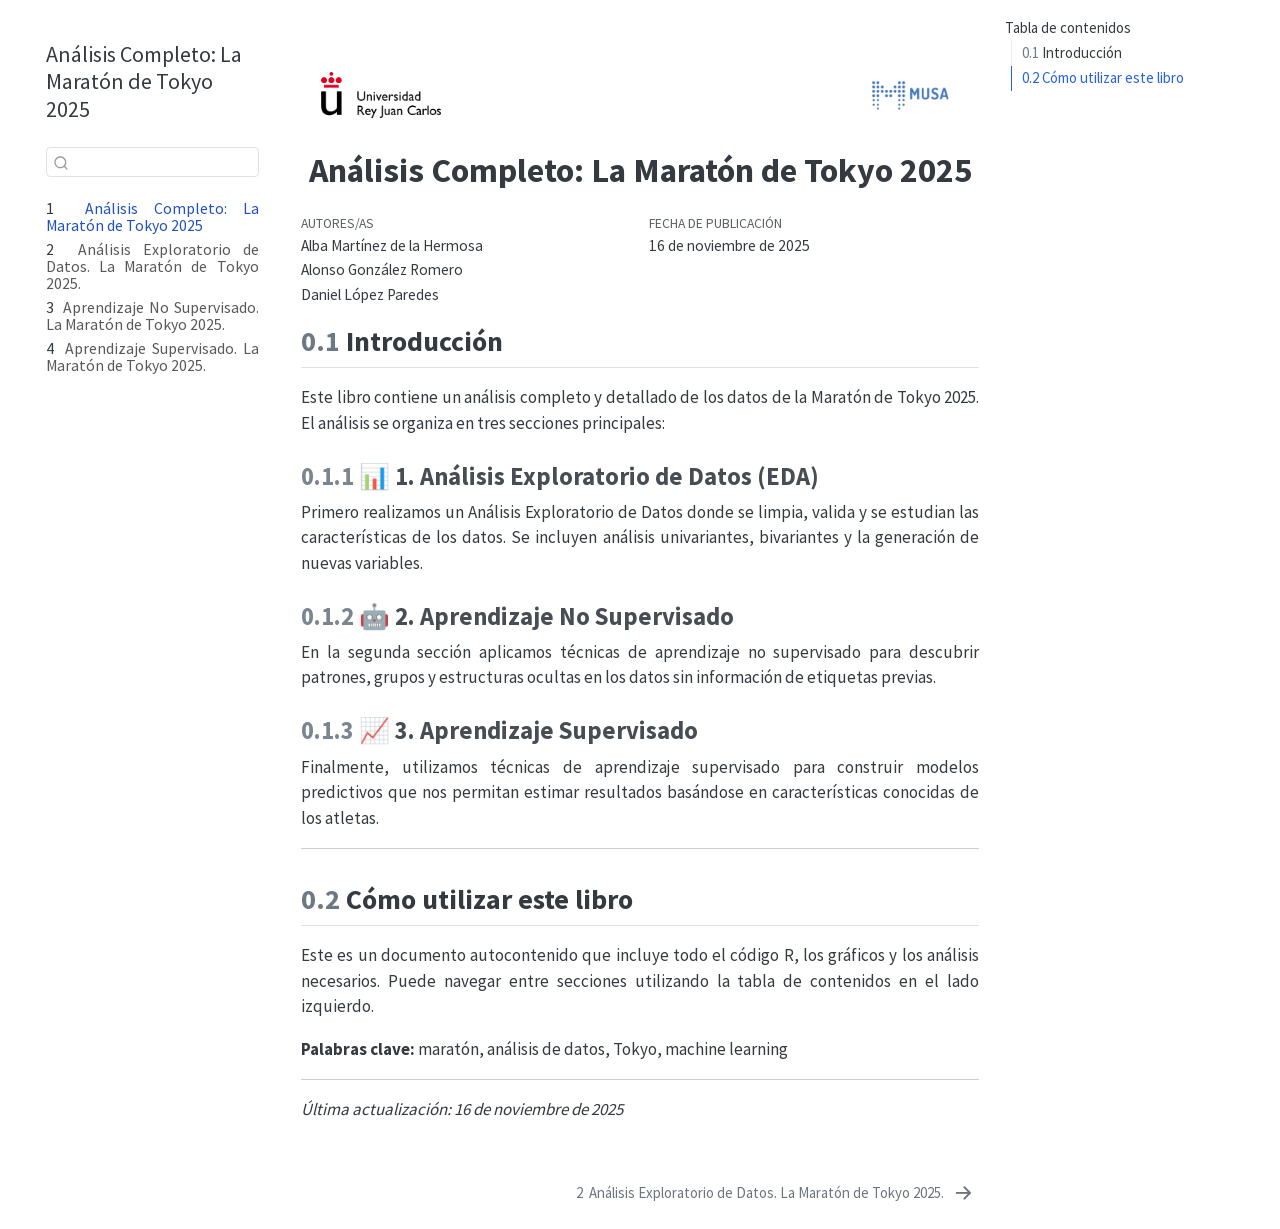
==== index.html @ 573513d6 "Built site for gh-pages" ====
<!DOCTYPE html>
<html xmlns="http://www.w3.org/1999/xhtml" lang="es" xml:lang="es"><head>

<meta charset="utf-8">
<meta name="generator" content="quarto-1.8.25">

<meta name="viewport" content="width=device-width, initial-scale=1.0, user-scalable=yes">

<meta name="author" content="Alba Martínez de la Hermosa">
<meta name="author" content="Alonso González Romero">
<meta name="author" content="Daniel López Paredes">

<title>Análisis Completo: La Maratón de Tokyo 2025</title>
<style>
code{white-space: pre-wrap;}
span.smallcaps{font-variant: small-caps;}
div.columns{display: flex; gap: min(4vw, 1.5em);}
div.column{flex: auto; overflow-x: auto;}
div.hanging-indent{margin-left: 1.5em; text-indent: -1.5em;}
ul.task-list{list-style: none;}
ul.task-list li input[type="checkbox"] {
width: 0.8em;
margin: 0 0.8em 0.2em -1em;  vertical-align: middle;
}
</style>


<script>const headroomChanged = new CustomEvent("quarto-hrChanged", {
  detail: {},
  bubbles: true,
  cancelable: false,
  composed: false,
});

const announceDismiss = () => {
  const annEl = window.document.getElementById("quarto-announcement");
  if (annEl) {
    annEl.remove();

    const annId = annEl.getAttribute("data-announcement-id");
    window.localStorage.setItem(`quarto-announce-${annId}`, "true");
  }
};

const announceRegister = () => {
  const annEl = window.document.getElementById("quarto-announcement");
  if (annEl) {
    const annId = annEl.getAttribute("data-announcement-id");
    const isDismissed =
      window.localStorage.getItem(`quarto-announce-${annId}`) || false;
    if (isDismissed) {
      announceDismiss();
      return;
    } else {
      annEl.classList.remove("hidden");
    }

    const actionEl = annEl.querySelector(".quarto-announcement-action");
    if (actionEl) {
      actionEl.addEventListener("click", function (e) {
        e.preventDefault();
        // Hide the bar immediately
        announceDismiss();
      });
    }
  }
};

window.document.addEventListener("DOMContentLoaded", function () {
  let init = false;

  announceRegister();

  // Manage the back to top button, if one is present.
  let lastScrollTop = window.pageYOffset || document.documentElement.scrollTop;
  const scrollDownBuffer = 5;
  const scrollUpBuffer = 35;
  const btn = document.getElementById("quarto-back-to-top");
  const hideBackToTop = () => {
    btn.style.display = "none";
  };
  const showBackToTop = () => {
    btn.style.display = "inline-block";
  };
  if (btn) {
    window.document.addEventListener(
      "scroll",
      function () {
        const currentScrollTop =
          window.pageYOffset || document.documentElement.scrollTop;

        // Shows and hides the button 'intelligently' as the user scrolls
        if (currentScrollTop - scrollDownBuffer > lastScrollTop) {
          hideBackToTop();
          lastScrollTop = currentScrollTop <= 0 ? 0 : currentScrollTop;
        } else if (currentScrollTop < lastScrollTop - scrollUpBuffer) {
          showBackToTop();
          lastScrollTop = currentScrollTop <= 0 ? 0 : currentScrollTop;
        }

        // Show the button at the bottom, hides it at the top
        if (currentScrollTop <= 0) {
          hideBackToTop();
        } else if (
          window.innerHeight + currentScrollTop >=
          document.body.offsetHeight
        ) {
          showBackToTop();
        }
      },
      false
    );
  }

  function throttle(func, wait) {
    var timeout;
    return function () {
      const context = this;
      const args = arguments;
      const later = function () {
        clearTimeout(timeout);
        timeout = null;
        func.apply(context, args);
      };

      if (!timeout) {
        timeout = setTimeout(later, wait);
      }
    };
  }

  function headerOffset() {
    // Set an offset if there is are fixed top navbar
    const headerEl = window.document.querySelector("header.fixed-top");
    if (headerEl) {
      return headerEl.clientHeight;
    } else {
      return 0;
    }
  }

  function footerOffset() {
    const footerEl = window.document.querySelector("footer.footer");
    if (footerEl) {
      return footerEl.clientHeight;
    } else {
      return 0;
    }
  }

  function dashboardOffset() {
    const dashboardNavEl = window.document.getElementById(
      "quarto-dashboard-header"
    );
    if (dashboardNavEl !== null) {
      return dashboardNavEl.clientHeight;
    } else {
      return 0;
    }
  }

  function updateDocumentOffsetWithoutAnimation() {
    updateDocumentOffset(false);
  }

  function updateDocumentOffset(animated) {
    // set body offset
    const topOffset = headerOffset();
    const bodyOffset = topOffset + footerOffset() + dashboardOffset();
    const bodyEl = window.document.body;
    bodyEl.setAttribute("data-bs-offset", topOffset);
    bodyEl.style.paddingTop = topOffset + "px";

    // deal with sidebar offsets
    const sidebars = window.document.querySelectorAll(
      ".sidebar, .headroom-target"
    );
    sidebars.forEach((sidebar) => {
      if (!animated) {
        sidebar.classList.add("notransition");
        // Remove the no transition class after the animation has time to complete
        setTimeout(function () {
          sidebar.classList.remove("notransition");
        }, 201);
      }

      if (window.Headroom && sidebar.classList.contains("sidebar-unpinned")) {
        sidebar.style.top = "0";
        sidebar.style.maxHeight = "100vh";
      } else {
        sidebar.style.top = topOffset + "px";
        sidebar.style.maxHeight = "calc(100vh - " + topOffset + "px)";
      }
    });

    // allow space for footer
    const mainContainer = window.document.querySelector(".quarto-container");
    if (mainContainer) {
      mainContainer.style.minHeight = "calc(100vh - " + bodyOffset + "px)";
    }

    // link offset
    let linkStyle = window.document.querySelector("#quarto-target-style");
    if (!linkStyle) {
      linkStyle = window.document.createElement("style");
      linkStyle.setAttribute("id", "quarto-target-style");
      window.document.head.appendChild(linkStyle);
    }
    while (linkStyle.firstChild) {
      linkStyle.removeChild(linkStyle.firstChild);
    }
    if (topOffset > 0) {
      linkStyle.appendChild(
        window.document.createTextNode(`
      section:target::before {
        content: "";
        display: block;
        height: ${topOffset}px;
        margin: -${topOffset}px 0 0;
      }`)
      );
    }
    if (init) {
      window.dispatchEvent(headroomChanged);
    }
    init = true;
  }

  // initialize headroom
  var header = window.document.querySelector("#quarto-header");
  if (header && window.Headroom) {
    const headroom = new window.Headroom(header, {
      tolerance: 5,
      onPin: function () {
        const sidebars = window.document.querySelectorAll(
          ".sidebar, .headroom-target"
        );
        sidebars.forEach((sidebar) => {
          sidebar.classList.remove("sidebar-unpinned");
        });
        updateDocumentOffset();
      },
      onUnpin: function () {
        const sidebars = window.document.querySelectorAll(
          ".sidebar, .headroom-target"
        );
        sidebars.forEach((sidebar) => {
          sidebar.classList.add("sidebar-unpinned");
        });
        updateDocumentOffset();
      },
    });
    headroom.init();

    let frozen = false;
    window.quartoToggleHeadroom = function () {
      if (frozen) {
        headroom.unfreeze();
        frozen = false;
      } else {
        headroom.freeze();
        frozen = true;
      }
    };
  }

  window.addEventListener(
    "hashchange",
    function (e) {
      if (
        getComputedStyle(document.documentElement).scrollBehavior !== "smooth"
      ) {
        window.scrollTo(0, window.pageYOffset - headerOffset());
      }
    },
    false
  );

  // Observe size changed for the header
  const headerEl = window.document.querySelector("header.fixed-top");
  if (headerEl && window.ResizeObserver) {
    const observer = new window.ResizeObserver(() => {
      setTimeout(updateDocumentOffsetWithoutAnimation, 0);
    });
    observer.observe(headerEl, {
      attributes: true,
      childList: true,
      characterData: true,
    });
  } else {
    window.addEventListener(
      "resize",
      throttle(updateDocumentOffsetWithoutAnimation, 50)
    );
  }
  setTimeout(updateDocumentOffsetWithoutAnimation, 250);

  // fixup index.html links if we aren't on the filesystem
  if (window.location.protocol !== "file:") {
    const links = window.document.querySelectorAll("a");
    for (let i = 0; i < links.length; i++) {
      if (links[i].href) {
        links[i].dataset.originalHref = links[i].href;
        links[i].href = links[i].href.replace(/\/index\.html/, "/");
      }
    }

    // Fixup any sharing links that require urls
    // Append url to any sharing urls
    const sharingLinks = window.document.querySelectorAll(
      "a.sidebar-tools-main-item, a.quarto-navigation-tool, a.quarto-navbar-tools, a.quarto-navbar-tools-item"
    );
    for (let i = 0; i < sharingLinks.length; i++) {
      const sharingLink = sharingLinks[i];
      const href = sharingLink.getAttribute("href");
      if (href) {
        sharingLink.setAttribute(
          "href",
          href.replace("|url|", window.location.href)
        );
      }
    }

    // Scroll the active navigation item into view, if necessary
    const navSidebar = window.document.querySelector("nav#quarto-sidebar");
    if (navSidebar) {
      // Find the active item
      const activeItem = navSidebar.querySelector("li.sidebar-item a.active");
      if (activeItem) {
        // Wait for the scroll height and height to resolve by observing size changes on the
        // nav element that is scrollable
        const resizeObserver = new ResizeObserver((_entries) => {
          // The bottom of the element
          const elBottom = activeItem.offsetTop;
          const viewBottom = navSidebar.scrollTop + navSidebar.clientHeight;

          // The element height and scroll height are the same, then we are still loading
          if (viewBottom !== navSidebar.scrollHeight) {
            // Determine if the item isn't visible and scroll to it
            if (elBottom >= viewBottom) {
              navSidebar.scrollTop = elBottom;
            }

            // stop observing now since we've completed the scroll
            resizeObserver.unobserve(navSidebar);
          }
        });
        resizeObserver.observe(navSidebar);
      }
    }
  }
});
</script>
<script>/*!
 * headroom.js v0.12.0 - Give your page some headroom. Hide your header until you need it
 * Copyright (c) 2020 Nick Williams - http://wicky.nillia.ms/headroom.js
 * License: MIT
 */

!function(t,n){"object"==typeof exports&&"undefined"!=typeof module?module.exports=n():"function"==typeof define&&define.amd?define(n):(t=t||self).Headroom=n()}(this,function(){"use strict";function t(){return"undefined"!=typeof window}function d(t){return function(t){return t&&t.document&&function(t){return 9===t.nodeType}(t.document)}(t)?function(t){var n=t.document,o=n.body,s=n.documentElement;return{scrollHeight:function(){return Math.max(o.scrollHeight,s.scrollHeight,o.offsetHeight,s.offsetHeight,o.clientHeight,s.clientHeight)},height:function(){return t.innerHeight||s.clientHeight||o.clientHeight},scrollY:function(){return void 0!==t.pageYOffset?t.pageYOffset:(s||o.parentNode||o).scrollTop}}}(t):function(t){return{scrollHeight:function(){return Math.max(t.scrollHeight,t.offsetHeight,t.clientHeight)},height:function(){return Math.max(t.offsetHeight,t.clientHeight)},scrollY:function(){return t.scrollTop}}}(t)}function n(t,s,e){var n,o=function(){var n=!1;try{var t={get passive(){n=!0}};window.addEventListener("test",t,t),window.removeEventListener("test",t,t)}catch(t){n=!1}return n}(),i=!1,r=d(t),l=r.scrollY(),a={};function c(){var t=Math.round(r.scrollY()),n=r.height(),o=r.scrollHeight();a.scrollY=t,a.lastScrollY=l,a.direction=l<t?"down":"up",a.distance=Math.abs(t-l),a.isOutOfBounds=t<0||o<t+n,a.top=t<=s.offset[a.direction],a.bottom=o<=t+n,a.toleranceExceeded=a.distance>s.tolerance[a.direction],e(a),l=t,i=!1}function h(){i||(i=!0,n=requestAnimationFrame(c))}var u=!!o&&{passive:!0,capture:!1};return t.addEventListener("scroll",h,u),c(),{destroy:function(){cancelAnimationFrame(n),t.removeEventListener("scroll",h,u)}}}function o(t){return t===Object(t)?t:{down:t,up:t}}function s(t,n){n=n||{},Object.assign(this,s.options,n),this.classes=Object.assign({},s.options.classes,n.classes),this.elem=t,this.tolerance=o(this.tolerance),this.offset=o(this.offset),this.initialised=!1,this.frozen=!1}return s.prototype={constructor:s,init:function(){return s.cutsTheMustard&&!this.initialised&&(this.addClass("initial"),this.initialised=!0,setTimeout(function(t){t.scrollTracker=n(t.scroller,{offset:t.offset,tolerance:t.tolerance},t.update.bind(t))},100,this)),this},destroy:function(){this.initialised=!1,Object.keys(this.classes).forEach(this.removeClass,this),this.scrollTracker.destroy()},unpin:function(){!this.hasClass("pinned")&&this.hasClass("unpinned")||(this.addClass("unpinned"),this.removeClass("pinned"),this.onUnpin&&this.onUnpin.call(this))},pin:function(){this.hasClass("unpinned")&&(this.addClass("pinned"),this.removeClass("unpinned"),this.onPin&&this.onPin.call(this))},freeze:function(){this.frozen=!0,this.addClass("frozen")},unfreeze:function(){this.frozen=!1,this.removeClass("frozen")},top:function(){this.hasClass("top")||(this.addClass("top"),this.removeClass("notTop"),this.onTop&&this.onTop.call(this))},notTop:function(){this.hasClass("notTop")||(this.addClass("notTop"),this.removeClass("top"),this.onNotTop&&this.onNotTop.call(this))},bottom:function(){this.hasClass("bottom")||(this.addClass("bottom"),this.removeClass("notBottom"),this.onBottom&&this.onBottom.call(this))},notBottom:function(){this.hasClass("notBottom")||(this.addClass("notBottom"),this.removeClass("bottom"),this.onNotBottom&&this.onNotBottom.call(this))},shouldUnpin:function(t){return"down"===t.direction&&!t.top&&t.toleranceExceeded},shouldPin:function(t){return"up"===t.direction&&t.toleranceExceeded||t.top},addClass:function(t){this.elem.classList.add.apply(this.elem.classList,this.classes[t].split(" "))},removeClass:function(t){this.elem.classList.remove.apply(this.elem.classList,this.classes[t].split(" "))},hasClass:function(t){return this.classes[t].split(" ").every(function(t){return this.classList.contains(t)},this.elem)},update:function(t){t.isOutOfBounds||!0!==this.frozen&&(t.top?this.top():this.notTop(),t.bottom?this.bottom():this.notBottom(),this.shouldUnpin(t)?this.unpin():this.shouldPin(t)&&this.pin())}},s.options={tolerance:{up:0,down:0},offset:0,scroller:t()?window:null,classes:{frozen:"headroom--frozen",pinned:"headroom--pinned",unpinned:"headroom--unpinned",top:"headroom--top",notTop:"headroom--not-top",bottom:"headroom--bottom",notBottom:"headroom--not-bottom",initial:"headroom"}},s.cutsTheMustard=!!(t()&&function(){}.bind&&"classList"in document.documentElement&&Object.assign&&Object.keys&&requestAnimationFrame),s});
</script>
<script>/*!
 * clipboard.js v2.0.11
 * https://clipboardjs.com/
 *
 * Licensed MIT © Zeno Rocha
 */
!function(t,e){"object"==typeof exports&&"object"==typeof module?module.exports=e():"function"==typeof define&&define.amd?define([],e):"object"==typeof exports?exports.ClipboardJS=e():t.ClipboardJS=e()}(this,function(){return n={686:function(t,e,n){"use strict";n.d(e,{default:function(){return b}});var e=n(279),i=n.n(e),e=n(370),u=n.n(e),e=n(817),r=n.n(e);function c(t){try{return document.execCommand(t)}catch(t){return}}var a=function(t){t=r()(t);return c("cut"),t};function o(t,e){var n,o,t=(n=t,o="rtl"===document.documentElement.getAttribute("dir"),(t=document.createElement("textarea")).style.fontSize="12pt",t.style.border="0",t.style.padding="0",t.style.margin="0",t.style.position="absolute",t.style[o?"right":"left"]="-9999px",o=window.pageYOffset||document.documentElement.scrollTop,t.style.top="".concat(o,"px"),t.setAttribute("readonly",""),t.value=n,t);return e.container.appendChild(t),e=r()(t),c("copy"),t.remove(),e}var f=function(t){var e=1<arguments.length&&void 0!==arguments[1]?arguments[1]:{container:document.body},n="";return"string"==typeof t?n=o(t,e):t instanceof HTMLInputElement&&!["text","search","url","tel","password"].includes(null==t?void 0:t.type)?n=o(t.value,e):(n=r()(t),c("copy")),n};function l(t){return(l="function"==typeof Symbol&&"symbol"==typeof Symbol.iterator?function(t){return typeof t}:function(t){return t&&"function"==typeof Symbol&&t.constructor===Symbol&&t!==Symbol.prototype?"symbol":typeof t})(t)}var s=function(){var t=0<arguments.length&&void 0!==arguments[0]?arguments[0]:{},e=t.action,n=void 0===e?"copy":e,o=t.container,e=t.target,t=t.text;if("copy"!==n&&"cut"!==n)throw new Error('Invalid "action" value, use either "copy" or "cut"');if(void 0!==e){if(!e||"object"!==l(e)||1!==e.nodeType)throw new Error('Invalid "target" value, use a valid Element');if("copy"===n&&e.hasAttribute("disabled"))throw new Error('Invalid "target" attribute. Please use "readonly" instead of "disabled" attribute');if("cut"===n&&(e.hasAttribute("readonly")||e.hasAttribute("disabled")))throw new Error('Invalid "target" attribute. You can\'t cut text from elements with "readonly" or "disabled" attributes')}return t?f(t,{container:o}):e?"cut"===n?a(e):f(e,{container:o}):void 0};function p(t){return(p="function"==typeof Symbol&&"symbol"==typeof Symbol.iterator?function(t){return typeof t}:function(t){return t&&"function"==typeof Symbol&&t.constructor===Symbol&&t!==Symbol.prototype?"symbol":typeof t})(t)}function d(t,e){for(var n=0;n<e.length;n++){var o=e[n];o.enumerable=o.enumerable||!1,o.configurable=!0,"value"in o&&(o.writable=!0),Object.defineProperty(t,o.key,o)}}function y(t,e){return(y=Object.setPrototypeOf||function(t,e){return t.__proto__=e,t})(t,e)}function h(n){var o=function(){if("undefined"==typeof Reflect||!Reflect.construct)return!1;if(Reflect.construct.sham)return!1;if("function"==typeof Proxy)return!0;try{return Date.prototype.toString.call(Reflect.construct(Date,[],function(){})),!0}catch(t){return!1}}();return function(){var t,e=v(n);return t=o?(t=v(this).constructor,Reflect.construct(e,arguments,t)):e.apply(this,arguments),e=this,!(t=t)||"object"!==p(t)&&"function"!=typeof t?function(t){if(void 0!==t)return t;throw new ReferenceError("this hasn't been initialised - super() hasn't been called")}(e):t}}function v(t){return(v=Object.setPrototypeOf?Object.getPrototypeOf:function(t){return t.__proto__||Object.getPrototypeOf(t)})(t)}function m(t,e){t="data-clipboard-".concat(t);if(e.hasAttribute(t))return e.getAttribute(t)}var b=function(){!function(t,e){if("function"!=typeof e&&null!==e)throw new TypeError("Super expression must either be null or a function");t.prototype=Object.create(e&&e.prototype,{constructor:{value:t,writable:!0,configurable:!0}}),e&&y(t,e)}(r,i());var t,e,n,o=h(r);function r(t,e){var n;return function(t){if(!(t instanceof r))throw new TypeError("Cannot call a class as a function")}(this),(n=o.call(this)).resolveOptions(e),n.listenClick(t),n}return t=r,n=[{key:"copy",value:function(t){var e=1<arguments.length&&void 0!==arguments[1]?arguments[1]:{container:document.body};return f(t,e)}},{key:"cut",value:function(t){return a(t)}},{key:"isSupported",value:function(){var t=0<arguments.length&&void 0!==arguments[0]?arguments[0]:["copy","cut"],t="string"==typeof t?[t]:t,e=!!document.queryCommandSupported;return t.forEach(function(t){e=e&&!!document.queryCommandSupported(t)}),e}}],(e=[{key:"resolveOptions",value:function(){var t=0<arguments.length&&void 0!==arguments[0]?arguments[0]:{};this.action="function"==typeof t.action?t.action:this.defaultAction,this.target="function"==typeof t.target?t.target:this.defaultTarget,this.text="function"==typeof t.text?t.text:this.defaultText,this.container="object"===p(t.container)?t.container:document.body}},{key:"listenClick",value:function(t){var e=this;this.listener=u()(t,"click",function(t){return e.onClick(t)})}},{key:"onClick",value:function(t){var e=t.delegateTarget||t.currentTarget,n=this.action(e)||"copy",t=s({action:n,container:this.container,target:this.target(e),text:this.text(e)});this.emit(t?"success":"error",{action:n,text:t,trigger:e,clearSelection:function(){e&&e.focus(),window.getSelection().removeAllRanges()}})}},{key:"defaultAction",value:function(t){return m("action",t)}},{key:"defaultTarget",value:function(t){t=m("target",t);if(t)return document.querySelector(t)}},{key:"defaultText",value:function(t){return m("text",t)}},{key:"destroy",value:function(){this.listener.destroy()}}])&&d(t.prototype,e),n&&d(t,n),r}()},828:function(t){var e;"undefined"==typeof Element||Element.prototype.matches||((e=Element.prototype).matches=e.matchesSelector||e.mozMatchesSelector||e.msMatchesSelector||e.oMatchesSelector||e.webkitMatchesSelector),t.exports=function(t,e){for(;t&&9!==t.nodeType;){if("function"==typeof t.matches&&t.matches(e))return t;t=t.parentNode}}},438:function(t,e,n){var u=n(828);function i(t,e,n,o,r){var i=function(e,n,t,o){return function(t){t.delegateTarget=u(t.target,n),t.delegateTarget&&o.call(e,t)}}.apply(this,arguments);return t.addEventListener(n,i,r),{destroy:function(){t.removeEventListener(n,i,r)}}}t.exports=function(t,e,n,o,r){return"function"==typeof t.addEventListener?i.apply(null,arguments):"function"==typeof n?i.bind(null,document).apply(null,arguments):("string"==typeof t&&(t=document.querySelectorAll(t)),Array.prototype.map.call(t,function(t){return i(t,e,n,o,r)}))}},879:function(t,n){n.node=function(t){return void 0!==t&&t instanceof HTMLElement&&1===t.nodeType},n.nodeList=function(t){var e=Object.prototype.toString.call(t);return void 0!==t&&("[object NodeList]"===e||"[object HTMLCollection]"===e)&&"length"in t&&(0===t.length||n.node(t[0]))},n.string=function(t){return"string"==typeof t||t instanceof String},n.fn=function(t){return"[object Function]"===Object.prototype.toString.call(t)}},370:function(t,e,n){var f=n(879),l=n(438);t.exports=function(t,e,n){if(!t&&!e&&!n)throw new Error("Missing required arguments");if(!f.string(e))throw new TypeError("Second argument must be a String");if(!f.fn(n))throw new TypeError("Third argument must be a Function");if(f.node(t))return c=e,a=n,(u=t).addEventListener(c,a),{destroy:function(){u.removeEventListener(c,a)}};if(f.nodeList(t))return o=t,r=e,i=n,Array.prototype.forEach.call(o,function(t){t.addEventListener(r,i)}),{destroy:function(){Array.prototype.forEach.call(o,function(t){t.removeEventListener(r,i)})}};if(f.string(t))return t=t,e=e,n=n,l(document.body,t,e,n);throw new TypeError("First argument must be a String, HTMLElement, HTMLCollection, or NodeList");var o,r,i,u,c,a}},817:function(t){t.exports=function(t){var e,n="SELECT"===t.nodeName?(t.focus(),t.value):"INPUT"===t.nodeName||"TEXTAREA"===t.nodeName?((e=t.hasAttribute("readonly"))||t.setAttribute("readonly",""),t.select(),t.setSelectionRange(0,t.value.length),e||t.removeAttribute("readonly"),t.value):(t.hasAttribute("contenteditable")&&t.focus(),n=window.getSelection(),(e=document.createRange()).selectNodeContents(t),n.removeAllRanges(),n.addRange(e),n.toString());return n}},279:function(t){function e(){}e.prototype={on:function(t,e,n){var o=this.e||(this.e={});return(o[t]||(o[t]=[])).push({fn:e,ctx:n}),this},once:function(t,e,n){var o=this;function r(){o.off(t,r),e.apply(n,arguments)}return r._=e,this.on(t,r,n)},emit:function(t){for(var e=[].slice.call(arguments,1),n=((this.e||(this.e={}))[t]||[]).slice(),o=0,r=n.length;o<r;o++)n[o].fn.apply(n[o].ctx,e);return this},off:function(t,e){var n=this.e||(this.e={}),o=n[t],r=[];if(o&&e)for(var i=0,u=o.length;i<u;i++)o[i].fn!==e&&o[i].fn._!==e&&r.push(o[i]);return r.length?n[t]=r:delete n[t],this}},t.exports=e,t.exports.TinyEmitter=e}},r={},o.n=function(t){var e=t&&t.__esModule?function(){return t.default}:function(){return t};return o.d(e,{a:e}),e},o.d=function(t,e){for(var n in e)o.o(e,n)&&!o.o(t,n)&&Object.defineProperty(t,n,{enumerable:!0,get:e[n]})},o.o=function(t,e){return Object.prototype.hasOwnProperty.call(t,e)},o(686).default;function o(t){if(r[t])return r[t].exports;var e=r[t]={exports:{}};return n[t](e,e.exports,o),e.exports}var n,r});</script>
<script>/*! @algolia/autocomplete-js 1.19.1 | MIT License | © Algolia, Inc. and contributors | https://github.com/algolia/autocomplete */
!function(e,t){"object"==typeof exports&&"undefined"!=typeof module?t(exports):"function"==typeof define&&define.amd?define(["exports"],t):t((e="undefined"!=typeof globalThis?globalThis:e||self)["@algolia/autocomplete-js"]={})}(this,(function(e){"use strict";function t(e,t){var n=Object.keys(e);if(Object.getOwnPropertySymbols){var r=Object.getOwnPropertySymbols(e);t&&(r=r.filter((function(t){return Object.getOwnPropertyDescriptor(e,t).enumerable}))),n.push.apply(n,r)}return n}function n(e){for(var n=1;n<arguments.length;n++){var r=null!=arguments[n]?arguments[n]:{};n%2?t(Object(r),!0).forEach((function(t){o(e,t,r[t])})):Object.getOwnPropertyDescriptors?Object.defineProperties(e,Object.getOwnPropertyDescriptors(r)):t(Object(r)).forEach((function(t){Object.defineProperty(e,t,Object.getOwnPropertyDescriptor(r,t))}))}return e}function r(e){return r="function"==typeof Symbol&&"symbol"==typeof Symbol.iterator?function(e){return typeof e}:function(e){return e&&"function"==typeof Symbol&&e.constructor===Symbol&&e!==Symbol.prototype?"symbol":typeof e},r(e)}function o(e,t,n){return(t=function(e){var t=function(e,t){if("object"!=typeof e||null===e)return e;var n=e[Symbol.toPrimitive];if(void 0!==n){var r=n.call(e,t||"default");if("object"!=typeof r)return r;throw new TypeError("@@toPrimitive must return a primitive value.")}return("string"===t?String:Number)(e)}(e,"string");return"symbol"==typeof t?t:String(t)}(t))in e?Object.defineProperty(e,t,{value:n,enumerable:!0,configurable:!0,writable:!0}):e[t]=n,e}function i(){return i=Object.assign?Object.assign.bind():function(e){for(var t=1;t<arguments.length;t++){var n=arguments[t];for(var r in n)Object.prototype.hasOwnProperty.call(n,r)&&(e[r]=n[r])}return e},i.apply(this,arguments)}function u(e,t){if(null==e)return{};var n,r,o=function(e,t){if(null==e)return{};var n,r,o={},i=Object.keys(e);for(r=0;r<i.length;r++)n=i[r],t.indexOf(n)>=0||(o[n]=e[n]);return o}(e,t);if(Object.getOwnPropertySymbols){var i=Object.getOwnPropertySymbols(e);for(r=0;r<i.length;r++)n=i[r],t.indexOf(n)>=0||Object.prototype.propertyIsEnumerable.call(e,n)&&(o[n]=e[n])}return o}function a(e,t){return function(e){if(Array.isArray(e))return e}(e)||function(e,t){var n=null==e?null:"undefined"!=typeof Symbol&&e[Symbol.iterator]||e["@@iterator"];if(null!=n){var r,o,i,u,a=[],l=!0,c=!1;try{if(i=(n=n.call(e)).next,0===t){if(Object(n)!==n)return;l=!1}else for(;!(l=(r=i.call(n)).done)&&(a.push(r.value),a.length!==t);l=!0);}catch(e){c=!0,o=e}finally{try{if(!l&&null!=n.return&&(u=n.return(),Object(u)!==u))return}finally{if(c)throw o}}return a}}(e,t)||c(e,t)||function(){throw new TypeError("Invalid attempt to destructure non-iterable instance.\nIn order to be iterable, non-array objects must have a [Symbol.iterator]() method.")}()}function l(e){return function(e){if(Array.isArray(e))return s(e)}(e)||function(e){if("undefined"!=typeof Symbol&&null!=e[Symbol.iterator]||null!=e["@@iterator"])return Array.from(e)}(e)||c(e)||function(){throw new TypeError("Invalid attempt to spread non-iterable instance.\nIn order to be iterable, non-array objects must have a [Symbol.iterator]() method.")}()}function c(e,t){if(e){if("string"==typeof e)return s(e,t);var n=Object.prototype.toString.call(e).slice(8,-1);return"Object"===n&&e.constructor&&(n=e.constructor.name),"Map"===n||"Set"===n?Array.from(e):"Arguments"===n||/^(?:Ui|I)nt(?:8|16|32)(?:Clamped)?Array$/.test(n)?s(e,t):void 0}}function s(e,t){(null==t||t>e.length)&&(t=e.length);for(var n=0,r=new Array(t);n<t;n++)r[n]=e[n];return r}function f(e){return{current:e}}function p(e,t){var n=void 0;return function(){for(var r=arguments.length,o=new Array(r),i=0;i<r;i++)o[i]=arguments[i];n&&clearTimeout(n),n=setTimeout((function(){return e.apply(void 0,o)}),t)}}function m(e){return e.reduce((function(e,t){return e.concat(t)}),[])}var v=0;function d(){return"autocomplete-".concat(v++)}function y(e,t){return t.reduce((function(e,t){return e&&e[t]}),e)}function b(e){return 0===e.collections.length?0:e.collections.reduce((function(e,t){return e+t.items.length}),0)}function g(e){return e!==Object(e)}function h(e,t){if(e===t)return!0;if(g(e)||g(t)||"function"==typeof e||"function"==typeof t)return e===t;if(Object.keys(e).length!==Object.keys(t).length)return!1;for(var n=0,r=Object.keys(e);n<r.length;n++){var o=r[n];if(!(o in t))return!1;if(!h(e[o],t[o]))return!1}return!0}var _=function(){};var O="1.19.1",S=[{segment:"autocomplete-core",version:O}];function j(e){var t=e.item,n=e.items,r=void 0===n?[]:n;return{index:t.__autocomplete_indexName,items:[t],positions:[1+r.findIndex((function(e){return e.objectID===t.objectID}))],queryID:t.__autocomplete_queryID,algoliaSource:["autocomplete"]}}function P(e,t){return function(e){if(Array.isArray(e))return e}(e)||function(e,t){var n=null==e?null:"undefined"!=typeof Symbol&&e[Symbol.iterator]||e["@@iterator"];if(null!=n){var r,o,i,u,a=[],l=!0,c=!1;try{if(i=(n=n.call(e)).next,0===t){if(Object(n)!==n)return;l=!1}else for(;!(l=(r=i.call(n)).done)&&(a.push(r.value),a.length!==t);l=!0);}catch(e){c=!0,o=e}finally{try{if(!l&&null!=n.return&&(u=n.return(),Object(u)!==u))return}finally{if(c)throw o}}return a}}(e,t)||function(e,t){if(!e)return;if("string"==typeof e)return w(e,t);var n=Object.prototype.toString.call(e).slice(8,-1);"Object"===n&&e.constructor&&(n=e.constructor.name);if("Map"===n||"Set"===n)return Array.from(e);if("Arguments"===n||/^(?:Ui|I)nt(?:8|16|32)(?:Clamped)?Array$/.test(n))return w(e,t)}(e,t)||function(){throw new TypeError("Invalid attempt to destructure non-iterable instance.\nIn order to be iterable, non-array objects must have a [Symbol.iterator]() method.")}()}function w(e,t){(null==t||t>e.length)&&(t=e.length);for(var n=0,r=new Array(t);n<t;n++)r[n]=e[n];return r}var I=["items"],A=["items"];function E(e){return E="function"==typeof Symbol&&"symbol"==typeof Symbol.iterator?function(e){return typeof e}:function(e){return e&&"function"==typeof Symbol&&e.constructor===Symbol&&e!==Symbol.prototype?"symbol":typeof e},E(e)}function D(e){return function(e){if(Array.isArray(e))return C(e)}(e)||function(e){if("undefined"!=typeof Symbol&&null!=e[Symbol.iterator]||null!=e["@@iterator"])return Array.from(e)}(e)||function(e,t){if(!e)return;if("string"==typeof e)return C(e,t);var n=Object.prototype.toString.call(e).slice(8,-1);"Object"===n&&e.constructor&&(n=e.constructor.name);if("Map"===n||"Set"===n)return Array.from(e);if("Arguments"===n||/^(?:Ui|I)nt(?:8|16|32)(?:Clamped)?Array$/.test(n))return C(e,t)}(e)||function(){throw new TypeError("Invalid attempt to spread non-iterable instance.\nIn order to be iterable, non-array objects must have a [Symbol.iterator]() method.")}()}function C(e,t){(null==t||t>e.length)&&(t=e.length);for(var n=0,r=new Array(t);n<t;n++)r[n]=e[n];return r}function k(e,t){if(null==e)return{};var n,r,o=function(e,t){if(null==e)return{};var n,r,o={},i=Object.keys(e);for(r=0;r<i.length;r++)n=i[r],t.indexOf(n)>=0||(o[n]=e[n]);return o}(e,t);if(Object.getOwnPropertySymbols){var i=Object.getOwnPropertySymbols(e);for(r=0;r<i.length;r++)n=i[r],t.indexOf(n)>=0||Object.prototype.propertyIsEnumerable.call(e,n)&&(o[n]=e[n])}return o}function x(e,t){var n=Object.keys(e);if(Object.getOwnPropertySymbols){var r=Object.getOwnPropertySymbols(e);t&&(r=r.filter((function(t){return Object.getOwnPropertyDescriptor(e,t).enumerable}))),n.push.apply(n,r)}return n}function N(e){for(var t=1;t<arguments.length;t++){var n=null!=arguments[t]?arguments[t]:{};t%2?x(Object(n),!0).forEach((function(t){T(e,t,n[t])})):Object.getOwnPropertyDescriptors?Object.defineProperties(e,Object.getOwnPropertyDescriptors(n)):x(Object(n)).forEach((function(t){Object.defineProperty(e,t,Object.getOwnPropertyDescriptor(n,t))}))}return e}function T(e,t,n){return(t=function(e){var t=function(e,t){if("object"!==E(e)||null===e)return e;var n=e[Symbol.toPrimitive];if(void 0!==n){var r=n.call(e,t||"default");if("object"!==E(r))return r;throw new TypeError("@@toPrimitive must return a primitive value.")}return("string"===t?String:Number)(e)}(e,"string");return"symbol"===E(t)?t:String(t)}(t))in e?Object.defineProperty(e,t,{value:n,enumerable:!0,configurable:!0,writable:!0}):e[t]=n,e}function q(e){for(var t=arguments.length>1&&void 0!==arguments[1]?arguments[1]:20,n=[],r=0;r<e.objectIDs.length;r+=t)n.push(N(N({},e),{},{objectIDs:e.objectIDs.slice(r,r+t)}));return n}function B(e){return e.map((function(e){var t=e.items,n=k(e,I);return N(N({},n),{},{objectIDs:(null==t?void 0:t.map((function(e){return e.objectID})))||n.objectIDs})}))}function R(e){var t,n,r,o=(t=P((e.version||"").split(".").map(Number),2),n=t[0],r=t[1],n>=3||2===n&&r>=4||1===n&&r>=10);function i(t,n,r){if(o&&void 0!==r){var i=r[0].__autocomplete_algoliaCredentials,u={"X-Algolia-Application-Id":i.appId,"X-Algolia-API-Key":i.apiKey};e.apply(void 0,[t].concat(D(n),[{headers:u}]))}else e.apply(void 0,[t].concat(D(n)))}return{init:function(t,n){e("init",{appId:t,apiKey:n})},setAuthenticatedUserToken:function(t){e("setAuthenticatedUserToken",t)},setUserToken:function(t){e("setUserToken",t)},clickedObjectIDsAfterSearch:function(){for(var e=arguments.length,t=new Array(e),n=0;n<e;n++)t[n]=arguments[n];t.length>0&&i("clickedObjectIDsAfterSearch",B(t),t[0].items)},clickedObjectIDs:function(){for(var e=arguments.length,t=new Array(e),n=0;n<e;n++)t[n]=arguments[n];t.length>0&&i("clickedObjectIDs",B(t),t[0].items)},clickedFilters:function(){for(var t=arguments.length,n=new Array(t),r=0;r<t;r++)n[r]=arguments[r];n.length>0&&e.apply(void 0,["clickedFilters"].concat(n))},convertedObjectIDsAfterSearch:function(){for(var e=arguments.length,t=new Array(e),n=0;n<e;n++)t[n]=arguments[n];t.length>0&&i("convertedObjectIDsAfterSearch",B(t),t[0].items)},convertedObjectIDs:function(){for(var e=arguments.length,t=new Array(e),n=0;n<e;n++)t[n]=arguments[n];t.length>0&&i("convertedObjectIDs",B(t),t[0].items)},convertedFilters:function(){for(var t=arguments.length,n=new Array(t),r=0;r<t;r++)n[r]=arguments[r];n.length>0&&e.apply(void 0,["convertedFilters"].concat(n))},viewedObjectIDs:function(){for(var e=arguments.length,t=new Array(e),n=0;n<e;n++)t[n]=arguments[n];t.length>0&&t.reduce((function(e,t){var n=t.items,r=k(t,A);return[].concat(D(e),D(q(N(N({},r),{},{objectIDs:(null==n?void 0:n.map((function(e){return e.objectID})))||r.objectIDs})).map((function(e){return{items:n,payload:e}}))))}),[]).forEach((function(e){var t=e.items;return i("viewedObjectIDs",[e.payload],t)}))},viewedFilters:function(){for(var t=arguments.length,n=new Array(t),r=0;r<t;r++)n[r]=arguments[r];n.length>0&&e.apply(void 0,["viewedFilters"].concat(n))}}}function L(e){var t=e.items.reduce((function(e,t){var n;return e[t.__autocomplete_indexName]=(null!==(n=e[t.__autocomplete_indexName])&&void 0!==n?n:[]).concat(t),e}),{});return Object.keys(t).map((function(e){return{index:e,items:t[e],algoliaSource:["autocomplete"]}}))}function F(e){return e.objectID&&e.__autocomplete_indexName&&e.__autocomplete_queryID}function U(e){return U="function"==typeof Symbol&&"symbol"==typeof Symbol.iterator?function(e){return typeof e}:function(e){return e&&"function"==typeof Symbol&&e.constructor===Symbol&&e!==Symbol.prototype?"symbol":typeof e},U(e)}function M(e){return function(e){if(Array.isArray(e))return H(e)}(e)||function(e){if("undefined"!=typeof Symbol&&null!=e[Symbol.iterator]||null!=e["@@iterator"])return Array.from(e)}(e)||function(e,t){if(!e)return;if("string"==typeof e)return H(e,t);var n=Object.prototype.toString.call(e).slice(8,-1);"Object"===n&&e.constructor&&(n=e.constructor.name);if("Map"===n||"Set"===n)return Array.from(e);if("Arguments"===n||/^(?:Ui|I)nt(?:8|16|32)(?:Clamped)?Array$/.test(n))return H(e,t)}(e)||function(){throw new TypeError("Invalid attempt to spread non-iterable instance.\nIn order to be iterable, non-array objects must have a [Symbol.iterator]() method.")}()}function H(e,t){(null==t||t>e.length)&&(t=e.length);for(var n=0,r=new Array(t);n<t;n++)r[n]=e[n];return r}function V(e,t){var n=Object.keys(e);if(Object.getOwnPropertySymbols){var r=Object.getOwnPropertySymbols(e);t&&(r=r.filter((function(t){return Object.getOwnPropertyDescriptor(e,t).enumerable}))),n.push.apply(n,r)}return n}function W(e){for(var t=1;t<arguments.length;t++){var n=null!=arguments[t]?arguments[t]:{};t%2?V(Object(n),!0).forEach((function(t){Q(e,t,n[t])})):Object.getOwnPropertyDescriptors?Object.defineProperties(e,Object.getOwnPropertyDescriptors(n)):V(Object(n)).forEach((function(t){Object.defineProperty(e,t,Object.getOwnPropertyDescriptor(n,t))}))}return e}function Q(e,t,n){return(t=function(e){var t=function(e,t){if("object"!==U(e)||null===e)return e;var n=e[Symbol.toPrimitive];if(void 0!==n){var r=n.call(e,t||"default");if("object"!==U(r))return r;throw new TypeError("@@toPrimitive must return a primitive value.")}return("string"===t?String:Number)(e)}(e,"string");return"symbol"===U(t)?t:String(t)}(t))in e?Object.defineProperty(e,t,{value:n,enumerable:!0,configurable:!0,writable:!0}):e[t]=n,e}var K="2.15.0",$="https://cdn.jsdelivr.net/npm/search-insights@".concat(K,"/dist/search-insights.min.js"),z=p((function(e){var t=e.onItemsChange,n=e.items,r=e.insights,o=e.state;t({insights:r,insightsEvents:L({items:n}).map((function(e){return W({eventName:"Items Viewed"},e)})),state:o})}),400);function G(e){var t=function(e){return W({onItemsChange:function(e){var t=e.insights,n=e.insightsEvents,r=e.state;t.viewedObjectIDs.apply(t,M(n.map((function(e){return W(W({},e),{},{algoliaSource:J(e.algoliaSource,r.context)})}))))},onSelect:function(e){var t=e.insights,n=e.insightsEvents,r=e.state;t.clickedObjectIDsAfterSearch.apply(t,M(n.map((function(e){return W(W({},e),{},{algoliaSource:J(e.algoliaSource,r.context)})}))))},onActive:_,__autocomplete_clickAnalytics:!0},e)}(e),n=t.insightsClient,r=t.insightsInitParams,o=t.onItemsChange,i=t.onSelect,u=t.onActive,a=t.__autocomplete_clickAnalytics,l=n;if(n||function(e){if("undefined"!=typeof window)e({window:window})}((function(e){var t=e.window,n=t.AlgoliaAnalyticsObject||"aa";"string"==typeof n&&(l=t[n]),l||(t.AlgoliaAnalyticsObject=n,t[n]||(t[n]=function(){t[n].queue||(t[n].queue=[]);for(var e=arguments.length,r=new Array(e),o=0;o<e;o++)r[o]=arguments[o];t[n].queue.push(r)}),t[n].version=K,l=t[n],function(e){var t="[Autocomplete]: Could not load search-insights.js. Please load it manually following https://alg.li/insights-autocomplete";try{var n=e.document.createElement("script");n.async=!0,n.src=$,n.onerror=function(){console.error(t)},document.body.appendChild(n)}catch(e){console.error(t)}}(t))})),!l)return{};r&&l("init",W({partial:!0},r));var c=R(l),s=f([]),m=p((function(e){var t=e.state;if(t.isOpen){var n=t.collections.reduce((function(e,t){return[].concat(M(e),M(t.items))}),[]).filter(F);h(s.current.map((function(e){return e.objectID})),n.map((function(e){return e.objectID})))||(s.current=n,n.length>0&&z({onItemsChange:o,items:n,insights:c,state:t}))}}),0);return{name:"aa.algoliaInsightsPlugin",subscribe:function(e){var t=e.setContext,n=e.onSelect,r=e.onActive;function o(e){t({algoliaInsightsPlugin:{__algoliaSearchParameters:W(W({},a?{clickAnalytics:!0}:{}),e?{userToken:X(e)}:{}),insights:c}})}l("addAlgoliaAgent","insights-plugin"),o(),l("onUserTokenChange",(function(e){o(e)})),l("getUserToken",null,(function(e,t){o(t)})),n((function(e){var t=e.item,n=e.state,r=e.event,o=e.source;F(t)&&i({state:n,event:r,insights:c,item:t,insightsEvents:[W({eventName:"Item Selected"},j({item:t,items:o.getItems().filter(F)}))]})})),r((function(e){var t=e.item,n=e.source,r=e.state,o=e.event;F(t)&&u({state:r,event:o,insights:c,item:t,insightsEvents:[W({eventName:"Item Active"},j({item:t,items:n.getItems().filter(F)}))]})}))},onStateChange:function(e){var t=e.state;m({state:t})},__autocomplete_pluginOptions:e}}function J(){var e,t=arguments.length>0&&void 0!==arguments[0]?arguments[0]:[],n=arguments.length>1?arguments[1]:void 0;return[].concat(M(t),["autocomplete-internal"],M(null!==(e=n.algoliaInsightsPlugin)&&void 0!==e&&e.__automaticInsights?["autocomplete-automatic"]:[]))}function X(e){return"number"==typeof e?e.toString():e}function Y(e,t){var n=t;return{then:function(t,r){return Y(e.then(ee(t,n,e),ee(r,n,e)),n)},catch:function(t){return Y(e.catch(ee(t,n,e)),n)},finally:function(t){return t&&n.onCancelList.push(t),Y(e.finally(ee(t&&function(){return n.onCancelList=[],t()},n,e)),n)},cancel:function(){n.isCanceled=!0;var e=n.onCancelList;n.onCancelList=[],e.forEach((function(e){e()}))},isCanceled:function(){return!0===n.isCanceled}}}function Z(e){return Y(e,{isCanceled:!1,onCancelList:[]})}function ee(e,t,n){return e?function(n){return t.isCanceled?n:e(n)}:n}var te,ne=!0;function re(e,t,n,r){if(!n)return null;if(e<0&&(null===t||null!==r&&0===t))return n+e;var o=(null===t?-1:t)+e;return o<=-1||o>=n?null===r?null:0:o}function oe(e,t){var n=Object.keys(e);if(Object.getOwnPropertySymbols){var r=Object.getOwnPropertySymbols(e);t&&(r=r.filter((function(t){return Object.getOwnPropertyDescriptor(e,t).enumerable}))),n.push.apply(n,r)}return n}function ie(e){for(var t=1;t<arguments.length;t++){var n=null!=arguments[t]?arguments[t]:{};t%2?oe(Object(n),!0).forEach((function(t){ue(e,t,n[t])})):Object.getOwnPropertyDescriptors?Object.defineProperties(e,Object.getOwnPropertyDescriptors(n)):oe(Object(n)).forEach((function(t){Object.defineProperty(e,t,Object.getOwnPropertyDescriptor(n,t))}))}return e}function ue(e,t,n){return(t=function(e){var t=function(e,t){if("object"!==ae(e)||null===e)return e;var n=e[Symbol.toPrimitive];if(void 0!==n){var r=n.call(e,t||"default");if("object"!==ae(r))return r;throw new TypeError("@@toPrimitive must return a primitive value.")}return("string"===t?String:Number)(e)}(e,"string");return"symbol"===ae(t)?t:String(t)}(t))in e?Object.defineProperty(e,t,{value:n,enumerable:!0,configurable:!0,writable:!0}):e[t]=n,e}function ae(e){return ae="function"==typeof Symbol&&"symbol"==typeof Symbol.iterator?function(e){return typeof e}:function(e){return e&&"function"==typeof Symbol&&e.constructor===Symbol&&e!==Symbol.prototype?"symbol":typeof e},ae(e)}function le(e,t){var n="undefined"!=typeof Symbol&&e[Symbol.iterator]||e["@@iterator"];if(!n){if(Array.isArray(e)||(n=function(e,t){if(!e)return;if("string"==typeof e)return ce(e,t);var n=Object.prototype.toString.call(e).slice(8,-1);"Object"===n&&e.constructor&&(n=e.constructor.name);if("Map"===n||"Set"===n)return Array.from(e);if("Arguments"===n||/^(?:Ui|I)nt(?:8|16|32)(?:Clamped)?Array$/.test(n))return ce(e,t)}(e))||t&&e&&"number"==typeof e.length){n&&(e=n);var r=0,o=function(){};return{s:o,n:function(){return r>=e.length?{done:!0}:{done:!1,value:e[r++]}},e:function(e){throw e},f:o}}throw new TypeError("Invalid attempt to iterate non-iterable instance.\nIn order to be iterable, non-array objects must have a [Symbol.iterator]() method.")}var i,u=!0,a=!1;return{s:function(){n=n.call(e)},n:function(){var e=n.next();return u=e.done,e},e:function(e){a=!0,i=e},f:function(){try{u||null==n.return||n.return()}finally{if(a)throw i}}}}function ce(e,t){(null==t||t>e.length)&&(t=e.length);for(var n=0,r=new Array(t);n<t;n++)r[n]=e[n];return r}var se=function(e,t){var n,r=!1,o=[],i=le(e);try{for(i.s();!(n=i.n()).done;){var u,a,l,c=null===(u=n.value.__autocomplete_pluginOptions)||void 0===u||null===(a=(l=u).awaitSubmit)||void 0===a?void 0:a.call(l);if("number"==typeof c)o.push(c);else if(!0===c){r=!0;break}}}catch(e){i.e(e)}finally{i.f()}return r?t.wait():o.length>0?t.wait(Math.max.apply(Math,o)):void 0};function fe(e){var t=function(e){var t=e.collections.map((function(e){return e.items.length})).reduce((function(e,t,n){var r=(e[n-1]||0)+t;return e.push(r),e}),[]).reduce((function(t,n){return n<=e.activeItemId?t+1:t}),0);return e.collections[t]}(e);if(!t)return null;var n=t.items[function(e){for(var t=e.state,n=e.collection,r=!1,o=0,i=0;!1===r;){var u=t.collections[o];if(u===n){r=!0;break}i+=u.items.length,o++}return t.activeItemId-i}({state:e,collection:t})],r=t.source;return{item:n,itemInputValue:r.getItemInputValue({item:n,state:e}),itemUrl:r.getItemUrl({item:n,state:e}),source:r}}function pe(e,t,n){return[e,null==n?void 0:n.sourceId,t].filter(Boolean).join("-").replace(/\s/g,"")}var me=/((gt|sm)-|galaxy nexus)|samsung[- ]|samsungbrowser/i;function ve(e){return e.nativeEvent||e}function de(e){return de="function"==typeof Symbol&&"symbol"==typeof Symbol.iterator?function(e){return typeof e}:function(e){return e&&"function"==typeof Symbol&&e.constructor===Symbol&&e!==Symbol.prototype?"symbol":typeof e},de(e)}function ye(e,t){var n=Object.keys(e);if(Object.getOwnPropertySymbols){var r=Object.getOwnPropertySymbols(e);t&&(r=r.filter((function(t){return Object.getOwnPropertyDescriptor(e,t).enumerable}))),n.push.apply(n,r)}return n}function be(e,t,n){return(t=function(e){var t=function(e,t){if("object"!==de(e)||null===e)return e;var n=e[Symbol.toPrimitive];if(void 0!==n){var r=n.call(e,t||"default");if("object"!==de(r))return r;throw new TypeError("@@toPrimitive must return a primitive value.")}return("string"===t?String:Number)(e)}(e,"string");return"symbol"===de(t)?t:String(t)}(t))in e?Object.defineProperty(e,t,{value:n,enumerable:!0,configurable:!0,writable:!0}):e[t]=n,e}function ge(e,t,n){var r,o=t.initialState;return{getState:function(){return o},dispatch:function(r,i){var u=function(e){for(var t=1;t<arguments.length;t++){var n=null!=arguments[t]?arguments[t]:{};t%2?ye(Object(n),!0).forEach((function(t){be(e,t,n[t])})):Object.getOwnPropertyDescriptors?Object.defineProperties(e,Object.getOwnPropertyDescriptors(n)):ye(Object(n)).forEach((function(t){Object.defineProperty(e,t,Object.getOwnPropertyDescriptor(n,t))}))}return e}({},o);o=e(o,{type:r,props:t,payload:i}),n({state:o,prevState:u})},pendingRequests:(r=[],{add:function(e){return r.push(e),e.finally((function(){r=r.filter((function(t){return t!==e}))}))},cancelAll:function(){r.forEach((function(e){return e.cancel()}))},isEmpty:function(){return 0===r.length},wait:function(e){return ne?(ne=!1,te=e?Promise.race([Promise.all(r),new Promise((function(t){return setTimeout(t,e)}))]):Promise.all(r),te.then((function(){ne=!0}))):te}})}}function he(e){return he="function"==typeof Symbol&&"symbol"==typeof Symbol.iterator?function(e){return typeof e}:function(e){return e&&"function"==typeof Symbol&&e.constructor===Symbol&&e!==Symbol.prototype?"symbol":typeof e},he(e)}function _e(e,t){var n=Object.keys(e);if(Object.getOwnPropertySymbols){var r=Object.getOwnPropertySymbols(e);t&&(r=r.filter((function(t){return Object.getOwnPropertyDescriptor(e,t).enumerable}))),n.push.apply(n,r)}return n}function Oe(e){for(var t=1;t<arguments.length;t++){var n=null!=arguments[t]?arguments[t]:{};t%2?_e(Object(n),!0).forEach((function(t){Se(e,t,n[t])})):Object.getOwnPropertyDescriptors?Object.defineProperties(e,Object.getOwnPropertyDescriptors(n)):_e(Object(n)).forEach((function(t){Object.defineProperty(e,t,Object.getOwnPropertyDescriptor(n,t))}))}return e}function Se(e,t,n){return(t=function(e){var t=function(e,t){if("object"!==he(e)||null===e)return e;var n=e[Symbol.toPrimitive];if(void 0!==n){var r=n.call(e,t||"default");if("object"!==he(r))return r;throw new TypeError("@@toPrimitive must return a primitive value.")}return("string"===t?String:Number)(e)}(e,"string");return"symbol"===he(t)?t:String(t)}(t))in e?Object.defineProperty(e,t,{value:n,enumerable:!0,configurable:!0,writable:!0}):e[t]=n,e}function je(e){return je="function"==typeof Symbol&&"symbol"==typeof Symbol.iterator?function(e){return typeof e}:function(e){return e&&"function"==typeof Symbol&&e.constructor===Symbol&&e!==Symbol.prototype?"symbol":typeof e},je(e)}function Pe(e){return function(e){if(Array.isArray(e))return we(e)}(e)||function(e){if("undefined"!=typeof Symbol&&null!=e[Symbol.iterator]||null!=e["@@iterator"])return Array.from(e)}(e)||function(e,t){if(!e)return;if("string"==typeof e)return we(e,t);var n=Object.prototype.toString.call(e).slice(8,-1);"Object"===n&&e.constructor&&(n=e.constructor.name);if("Map"===n||"Set"===n)return Array.from(e);if("Arguments"===n||/^(?:Ui|I)nt(?:8|16|32)(?:Clamped)?Array$/.test(n))return we(e,t)}(e)||function(){throw new TypeError("Invalid attempt to spread non-iterable instance.\nIn order to be iterable, non-array objects must have a [Symbol.iterator]() method.")}()}function we(e,t){(null==t||t>e.length)&&(t=e.length);for(var n=0,r=new Array(t);n<t;n++)r[n]=e[n];return r}function Ie(e,t){var n=Object.keys(e);if(Object.getOwnPropertySymbols){var r=Object.getOwnPropertySymbols(e);t&&(r=r.filter((function(t){return Object.getOwnPropertyDescriptor(e,t).enumerable}))),n.push.apply(n,r)}return n}function Ae(e){for(var t=1;t<arguments.length;t++){var n=null!=arguments[t]?arguments[t]:{};t%2?Ie(Object(n),!0).forEach((function(t){Ee(e,t,n[t])})):Object.getOwnPropertyDescriptors?Object.defineProperties(e,Object.getOwnPropertyDescriptors(n)):Ie(Object(n)).forEach((function(t){Object.defineProperty(e,t,Object.getOwnPropertyDescriptor(n,t))}))}return e}function Ee(e,t,n){return(t=function(e){var t=function(e,t){if("object"!==je(e)||null===e)return e;var n=e[Symbol.toPrimitive];if(void 0!==n){var r=n.call(e,t||"default");if("object"!==je(r))return r;throw new TypeError("@@toPrimitive must return a primitive value.")}return("string"===t?String:Number)(e)}(e,"string");return"symbol"===je(t)?t:String(t)}(t))in e?Object.defineProperty(e,t,{value:n,enumerable:!0,configurable:!0,writable:!0}):e[t]=n,e}function De(e,t){var n,r="undefined"!=typeof window?window:{},o=e.plugins||[];return Ae(Ae({debug:!1,openOnFocus:!1,enterKeyHint:void 0,ignoreCompositionEvents:!1,placeholder:"",autoFocus:!1,defaultActiveItemId:null,stallThreshold:300,insights:void 0,environment:r,shouldPanelOpen:function(e){return b(e.state)>0},reshape:function(e){return e.sources}},e),{},{id:null!==(n=e.id)&&void 0!==n?n:d(),plugins:o,initialState:Ae({activeItemId:null,query:"",completion:null,collections:[],isOpen:!1,status:"idle",context:{}},e.initialState),onStateChange:function(t){var n;null===(n=e.onStateChange)||void 0===n||n.call(e,t),o.forEach((function(e){var n;return null===(n=e.onStateChange)||void 0===n?void 0:n.call(e,t)}))},onSubmit:function(t){var n;null===(n=e.onSubmit)||void 0===n||n.call(e,t),o.forEach((function(e){var n;return null===(n=e.onSubmit)||void 0===n?void 0:n.call(e,t)}))},onReset:function(t){var n;null===(n=e.onReset)||void 0===n||n.call(e,t),o.forEach((function(e){var n;return null===(n=e.onReset)||void 0===n?void 0:n.call(e,t)}))},getSources:function(n){return Promise.all([].concat(Pe(o.map((function(e){return e.getSources}))),[e.getSources]).filter(Boolean).map((function(e){return function(e,t){var n=[];return Promise.resolve(e(t)).then((function(e){return Promise.all(e.filter((function(e){return Boolean(e)})).map((function(e){if(e.sourceId,n.includes(e.sourceId))throw new Error("[Autocomplete] The `sourceId` ".concat(JSON.stringify(e.sourceId)," is not unique."));n.push(e.sourceId);var t={getItemInputValue:function(e){return e.state.query},getItemUrl:function(){},onSelect:function(e){(0,e.setIsOpen)(!1)},onActive:_,onResolve:_};Object.keys(t).forEach((function(e){t[e].__default=!0}));var r=ie(ie({},t),e);return Promise.resolve(r)})))}))}(e,n)}))).then((function(e){return m(e)})).then((function(e){return e.map((function(e){return Ae(Ae({},e),{},{onSelect:function(n){e.onSelect(n),t.forEach((function(e){var t;return null===(t=e.onSelect)||void 0===t?void 0:t.call(e,n)}))},onActive:function(n){e.onActive(n),t.forEach((function(e){var t;return null===(t=e.onActive)||void 0===t?void 0:t.call(e,n)}))},onResolve:function(n){e.onResolve(n),t.forEach((function(e){var t;return null===(t=e.onResolve)||void 0===t?void 0:t.call(e,n)}))}})}))}))},navigator:Ae({navigate:function(e){var t=e.itemUrl;r.location.assign(t)},navigateNewTab:function(e){var t=e.itemUrl,n=r.open(t,"_blank","noopener");null==n||n.focus()},navigateNewWindow:function(e){var t=e.itemUrl;r.open(t,"_blank","noopener")}},e.navigator)})}function Ce(e){return Ce="function"==typeof Symbol&&"symbol"==typeof Symbol.iterator?function(e){return typeof e}:function(e){return e&&"function"==typeof Symbol&&e.constructor===Symbol&&e!==Symbol.prototype?"symbol":typeof e},Ce(e)}function ke(e,t){var n=Object.keys(e);if(Object.getOwnPropertySymbols){var r=Object.getOwnPropertySymbols(e);t&&(r=r.filter((function(t){return Object.getOwnPropertyDescriptor(e,t).enumerable}))),n.push.apply(n,r)}return n}function xe(e){for(var t=1;t<arguments.length;t++){var n=null!=arguments[t]?arguments[t]:{};t%2?ke(Object(n),!0).forEach((function(t){Ne(e,t,n[t])})):Object.getOwnPropertyDescriptors?Object.defineProperties(e,Object.getOwnPropertyDescriptors(n)):ke(Object(n)).forEach((function(t){Object.defineProperty(e,t,Object.getOwnPropertyDescriptor(n,t))}))}return e}function Ne(e,t,n){return(t=function(e){var t=function(e,t){if("object"!==Ce(e)||null===e)return e;var n=e[Symbol.toPrimitive];if(void 0!==n){var r=n.call(e,t||"default");if("object"!==Ce(r))return r;throw new TypeError("@@toPrimitive must return a primitive value.")}return("string"===t?String:Number)(e)}(e,"string");return"symbol"===Ce(t)?t:String(t)}(t))in e?Object.defineProperty(e,t,{value:n,enumerable:!0,configurable:!0,writable:!0}):e[t]=n,e}function Te(e){return Te="function"==typeof Symbol&&"symbol"==typeof Symbol.iterator?function(e){return typeof e}:function(e){return e&&"function"==typeof Symbol&&e.constructor===Symbol&&e!==Symbol.prototype?"symbol":typeof e},Te(e)}function qe(e,t){var n=Object.keys(e);if(Object.getOwnPropertySymbols){var r=Object.getOwnPropertySymbols(e);t&&(r=r.filter((function(t){return Object.getOwnPropertyDescriptor(e,t).enumerable}))),n.push.apply(n,r)}return n}function Be(e){for(var t=1;t<arguments.length;t++){var n=null!=arguments[t]?arguments[t]:{};t%2?qe(Object(n),!0).forEach((function(t){Re(e,t,n[t])})):Object.getOwnPropertyDescriptors?Object.defineProperties(e,Object.getOwnPropertyDescriptors(n)):qe(Object(n)).forEach((function(t){Object.defineProperty(e,t,Object.getOwnPropertyDescriptor(n,t))}))}return e}function Re(e,t,n){return(t=function(e){var t=function(e,t){if("object"!==Te(e)||null===e)return e;var n=e[Symbol.toPrimitive];if(void 0!==n){var r=n.call(e,t||"default");if("object"!==Te(r))return r;throw new TypeError("@@toPrimitive must return a primitive value.")}return("string"===t?String:Number)(e)}(e,"string");return"symbol"===Te(t)?t:String(t)}(t))in e?Object.defineProperty(e,t,{value:n,enumerable:!0,configurable:!0,writable:!0}):e[t]=n,e}function Le(e){return function(e){if(Array.isArray(e))return Fe(e)}(e)||function(e){if("undefined"!=typeof Symbol&&null!=e[Symbol.iterator]||null!=e["@@iterator"])return Array.from(e)}(e)||function(e,t){if(!e)return;if("string"==typeof e)return Fe(e,t);var n=Object.prototype.toString.call(e).slice(8,-1);"Object"===n&&e.constructor&&(n=e.constructor.name);if("Map"===n||"Set"===n)return Array.from(e);if("Arguments"===n||/^(?:Ui|I)nt(?:8|16|32)(?:Clamped)?Array$/.test(n))return Fe(e,t)}(e)||function(){throw new TypeError("Invalid attempt to spread non-iterable instance.\nIn order to be iterable, non-array objects must have a [Symbol.iterator]() method.")}()}function Fe(e,t){(null==t||t>e.length)&&(t=e.length);for(var n=0,r=new Array(t);n<t;n++)r[n]=e[n];return r}function Ue(e){return Boolean(e.execute)}function Me(e,t,n){if(o=e,Boolean(null==o?void 0:o.execute)){var r="algolia"===e.requesterId?Object.assign.apply(Object,[{}].concat(Le(Object.keys(n.context).map((function(e){var t;return null===(t=n.context[e])||void 0===t?void 0:t.__algoliaSearchParameters}))))):{};return Be(Be({},e),{},{requests:e.queries.map((function(n){return{query:"algolia"===e.requesterId?Be(Be({},n),{},{params:Be(Be({},r),n.params)}):n,sourceId:t,transformResponse:e.transformResponse}}))})}var o;return{items:e,sourceId:t}}function He(e){var t=e.reduce((function(e,t){if(!Ue(t))return e.push(t),e;var n=t.searchClient,r=t.execute,o=t.requesterId,i=t.requests,u=e.find((function(e){return Ue(t)&&Ue(e)&&e.searchClient===n&&Boolean(o)&&e.requesterId===o}));if(u){var a;(a=u.items).push.apply(a,Le(i))}else{var l={execute:r,requesterId:o,items:i,searchClient:n};e.push(l)}return e}),[]).map((function(e){if(!Ue(e))return Promise.resolve(e);var t=e,n=t.execute,r=t.items;return n({searchClient:t.searchClient,requests:r})}));return Promise.all(t).then((function(e){return m(e)}))}function Ve(e,t,n){return t.map((function(t){var r,o=e.filter((function(e){return e.sourceId===t.sourceId})),i=o.map((function(e){return e.items})),u=o[0].transformResponse,a=u?u({results:r=i,hits:r.map((function(e){return e.hits})).filter(Boolean),facetHits:r.map((function(e){var t;return null===(t=e.facetHits)||void 0===t?void 0:t.map((function(e){return{label:e.value,count:e.count,_highlightResult:{label:{value:e.highlighted}}}}))})).filter(Boolean)}):i;return t.onResolve({source:t,results:i,items:a,state:n.getState()}),a.every(Boolean),'The `getItems` function from source "'.concat(t.sourceId,'" must return an array of items but returned ').concat(JSON.stringify(void 0),".\n\nDid you forget to return items?\n\nSee: https://www.algolia.com/doc/ui-libraries/autocomplete/core-concepts/sources/#param-getitems"),{source:t,items:a}}))}function We(e){return We="function"==typeof Symbol&&"symbol"==typeof Symbol.iterator?function(e){return typeof e}:function(e){return e&&"function"==typeof Symbol&&e.constructor===Symbol&&e!==Symbol.prototype?"symbol":typeof e},We(e)}var Qe=["event","nextState","props","query","refresh","store"];function Ke(e,t){var n=Object.keys(e);if(Object.getOwnPropertySymbols){var r=Object.getOwnPropertySymbols(e);t&&(r=r.filter((function(t){return Object.getOwnPropertyDescriptor(e,t).enumerable}))),n.push.apply(n,r)}return n}function $e(e){for(var t=1;t<arguments.length;t++){var n=null!=arguments[t]?arguments[t]:{};t%2?Ke(Object(n),!0).forEach((function(t){ze(e,t,n[t])})):Object.getOwnPropertyDescriptors?Object.defineProperties(e,Object.getOwnPropertyDescriptors(n)):Ke(Object(n)).forEach((function(t){Object.defineProperty(e,t,Object.getOwnPropertyDescriptor(n,t))}))}return e}function ze(e,t,n){return(t=function(e){var t=function(e,t){if("object"!==We(e)||null===e)return e;var n=e[Symbol.toPrimitive];if(void 0!==n){var r=n.call(e,t||"default");if("object"!==We(r))return r;throw new TypeError("@@toPrimitive must return a primitive value.")}return("string"===t?String:Number)(e)}(e,"string");return"symbol"===We(t)?t:String(t)}(t))in e?Object.defineProperty(e,t,{value:n,enumerable:!0,configurable:!0,writable:!0}):e[t]=n,e}function Ge(e,t){if(null==e)return{};var n,r,o=function(e,t){if(null==e)return{};var n,r,o={},i=Object.keys(e);for(r=0;r<i.length;r++)n=i[r],t.indexOf(n)>=0||(o[n]=e[n]);return o}(e,t);if(Object.getOwnPropertySymbols){var i=Object.getOwnPropertySymbols(e);for(r=0;r<i.length;r++)n=i[r],t.indexOf(n)>=0||Object.prototype.propertyIsEnumerable.call(e,n)&&(o[n]=e[n])}return o}var Je,Xe,Ye,Ze=null,et=(Je=-1,Xe=-1,Ye=void 0,function(e){var t=++Je;return Promise.resolve(e).then((function(e){return Ye&&t<Xe?Ye:(Xe=t,Ye=e,e)}))});function tt(e){var t=e.event,n=e.nextState,r=void 0===n?{}:n,o=e.props,i=e.query,u=e.refresh,a=e.store,l=Ge(e,Qe);Ze&&o.environment.clearTimeout(Ze);var c=l.setCollections,s=l.setIsOpen,f=l.setQuery,p=l.setActiveItemId,v=l.setStatus,d=l.setContext;if(f(i),p(o.defaultActiveItemId),!i&&!1===o.openOnFocus){var y,b=a.getState().collections.map((function(e){return $e($e({},e),{},{items:[]})}));v("idle"),c(b),s(null!==(y=r.isOpen)&&void 0!==y?y:o.shouldPanelOpen({state:a.getState()}));var g=Z(et(b).then((function(){return Promise.resolve()})));return a.pendingRequests.add(g)}v("loading"),Ze=o.environment.setTimeout((function(){v("stalled")}),o.stallThreshold);var h=Z(et(o.getSources($e({query:i,refresh:u,state:a.getState()},l)).then((function(e){return Promise.all(e.map((function(e){return Promise.resolve(e.getItems($e({query:i,refresh:u,state:a.getState()},l))).then((function(t){return Me(t,e.sourceId,a.getState())}))}))).then(He).then((function(t){var n,r=t.some((function(e){return function(e){return!Array.isArray(e)&&Boolean(null==e?void 0:e._automaticInsights)}(e.items)}));r&&d({algoliaInsightsPlugin:$e($e({},(null===(n=a.getState().context)||void 0===n?void 0:n.algoliaInsightsPlugin)||{}),{},{__automaticInsights:r})});return Ve(t,e,a)})).then((function(e){return function(e){var t=e.collections,n=e.props,r=e.state,o=t.reduce((function(e,t){return xe(xe({},e),{},Ne({},t.source.sourceId,xe(xe({},t.source),{},{getItems:function(){return m(t.items)}})))}),{}),i=n.plugins.reduce((function(e,t){return t.reshape?t.reshape(e):e}),{sourcesBySourceId:o,state:r}).sourcesBySourceId;return m(n.reshape({sourcesBySourceId:i,sources:Object.values(i),state:r})).filter(Boolean).map((function(e){return{source:e,items:e.getItems()}}))}({collections:e,props:o,state:a.getState()})}))})))).then((function(e){var n;v("idle"),c(e);var f=o.shouldPanelOpen({state:a.getState()});s(null!==(n=r.isOpen)&&void 0!==n?n:o.openOnFocus&&!i&&f||f);var p=fe(a.getState());if(null!==a.getState().activeItemId&&p){var m=p.item,d=p.itemInputValue,y=p.itemUrl,b=p.source;b.onActive($e({event:t,item:m,itemInputValue:d,itemUrl:y,refresh:u,source:b,state:a.getState()},l))}})).finally((function(){v("idle"),Ze&&o.environment.clearTimeout(Ze)}));return a.pendingRequests.add(h)}function nt(e){return nt="function"==typeof Symbol&&"symbol"==typeof Symbol.iterator?function(e){return typeof e}:function(e){return e&&"function"==typeof Symbol&&e.constructor===Symbol&&e!==Symbol.prototype?"symbol":typeof e},nt(e)}var rt=["event","props","refresh","store"];function ot(e,t){var n=Object.keys(e);if(Object.getOwnPropertySymbols){var r=Object.getOwnPropertySymbols(e);t&&(r=r.filter((function(t){return Object.getOwnPropertyDescriptor(e,t).enumerable}))),n.push.apply(n,r)}return n}function it(e){for(var t=1;t<arguments.length;t++){var n=null!=arguments[t]?arguments[t]:{};t%2?ot(Object(n),!0).forEach((function(t){ut(e,t,n[t])})):Object.getOwnPropertyDescriptors?Object.defineProperties(e,Object.getOwnPropertyDescriptors(n)):ot(Object(n)).forEach((function(t){Object.defineProperty(e,t,Object.getOwnPropertyDescriptor(n,t))}))}return e}function ut(e,t,n){return(t=function(e){var t=function(e,t){if("object"!==nt(e)||null===e)return e;var n=e[Symbol.toPrimitive];if(void 0!==n){var r=n.call(e,t||"default");if("object"!==nt(r))return r;throw new TypeError("@@toPrimitive must return a primitive value.")}return("string"===t?String:Number)(e)}(e,"string");return"symbol"===nt(t)?t:String(t)}(t))in e?Object.defineProperty(e,t,{value:n,enumerable:!0,configurable:!0,writable:!0}):e[t]=n,e}function at(e,t){if(null==e)return{};var n,r,o=function(e,t){if(null==e)return{};var n,r,o={},i=Object.keys(e);for(r=0;r<i.length;r++)n=i[r],t.indexOf(n)>=0||(o[n]=e[n]);return o}(e,t);if(Object.getOwnPropertySymbols){var i=Object.getOwnPropertySymbols(e);for(r=0;r<i.length;r++)n=i[r],t.indexOf(n)>=0||Object.prototype.propertyIsEnumerable.call(e,n)&&(o[n]=e[n])}return o}function lt(e){return lt="function"==typeof Symbol&&"symbol"==typeof Symbol.iterator?function(e){return typeof e}:function(e){return e&&"function"==typeof Symbol&&e.constructor===Symbol&&e!==Symbol.prototype?"symbol":typeof e},lt(e)}var ct=["props","refresh","store"],st=["inputElement","formElement","panelElement"],ft=["inputElement"],pt=["inputElement","maxLength"],mt=["source"],vt=["item","source"];function dt(e,t){var n=Object.keys(e);if(Object.getOwnPropertySymbols){var r=Object.getOwnPropertySymbols(e);t&&(r=r.filter((function(t){return Object.getOwnPropertyDescriptor(e,t).enumerable}))),n.push.apply(n,r)}return n}function yt(e){for(var t=1;t<arguments.length;t++){var n=null!=arguments[t]?arguments[t]:{};t%2?dt(Object(n),!0).forEach((function(t){bt(e,t,n[t])})):Object.getOwnPropertyDescriptors?Object.defineProperties(e,Object.getOwnPropertyDescriptors(n)):dt(Object(n)).forEach((function(t){Object.defineProperty(e,t,Object.getOwnPropertyDescriptor(n,t))}))}return e}function bt(e,t,n){return(t=function(e){var t=function(e,t){if("object"!==lt(e)||null===e)return e;var n=e[Symbol.toPrimitive];if(void 0!==n){var r=n.call(e,t||"default");if("object"!==lt(r))return r;throw new TypeError("@@toPrimitive must return a primitive value.")}return("string"===t?String:Number)(e)}(e,"string");return"symbol"===lt(t)?t:String(t)}(t))in e?Object.defineProperty(e,t,{value:n,enumerable:!0,configurable:!0,writable:!0}):e[t]=n,e}function gt(e,t){if(null==e)return{};var n,r,o=function(e,t){if(null==e)return{};var n,r,o={},i=Object.keys(e);for(r=0;r<i.length;r++)n=i[r],t.indexOf(n)>=0||(o[n]=e[n]);return o}(e,t);if(Object.getOwnPropertySymbols){var i=Object.getOwnPropertySymbols(e);for(r=0;r<i.length;r++)n=i[r],t.indexOf(n)>=0||Object.prototype.propertyIsEnumerable.call(e,n)&&(o[n]=e[n])}return o}function ht(e){var t=e.props,n=e.refresh,r=e.store,o=gt(e,ct);return{getEnvironmentProps:function(e){var n=e.inputElement,o=e.formElement,i=e.panelElement;function u(e){!r.getState().isOpen&&r.pendingRequests.isEmpty()||e.target===n||!1===[o,i].some((function(t){return n=t,r=e.target,n===r||n.contains(r);var n,r}))&&(r.dispatch("blur",null),t.debug||r.pendingRequests.cancelAll())}return yt({onTouchStart:u,onMouseDown:u,onTouchMove:function(e){!1!==r.getState().isOpen&&n===t.environment.document.activeElement&&e.target!==n&&n.blur()}},gt(e,st))},getRootProps:function(e){return yt({role:"combobox","aria-expanded":r.getState().isOpen,"aria-haspopup":"listbox","aria-controls":r.getState().isOpen?r.getState().collections.map((function(e){var n=e.source;return pe(t.id,"list",n)})).join(" "):void 0,"aria-labelledby":pe(t.id,"label")},e)},getFormProps:function(e){e.inputElement;var i=gt(e,ft),u=function(i){var u;t.onSubmit(yt({event:i,refresh:n,state:r.getState()},o)),r.dispatch("submit",null),null===(u=e.inputElement)||void 0===u||u.blur()};return yt({action:"",noValidate:!0,role:"search",onSubmit:function(e){e.preventDefault();var n=se(t.plugins,r.pendingRequests);void 0!==n?n.then((function(){return u(e)})):u(e)},onReset:function(i){var u;i.preventDefault(),t.onReset(yt({event:i,refresh:n,state:r.getState()},o)),r.dispatch("reset",null),null===(u=e.inputElement)||void 0===u||u.focus()}},i)},getLabelProps:function(e){return yt({htmlFor:pe(t.id,"input"),id:pe(t.id,"label")},e)},getInputProps:function(e){var i;function u(e){(t.openOnFocus||Boolean(r.getState().query))&&tt(yt({event:e,props:t,query:r.getState().completion||r.getState().query,refresh:n,store:r},o)),r.dispatch("focus",null)}var a=e||{};a.inputElement;var l=a.maxLength,c=void 0===l?512:l,s=gt(a,pt),f=fe(r.getState()),p=function(e){return Boolean(e&&e.match(me))}((null===(i=t.environment.navigator)||void 0===i?void 0:i.userAgent)||""),m=t.enterKeyHint||(null!=f&&f.itemUrl&&!p?"go":"search");return yt({"aria-autocomplete":"both","aria-activedescendant":r.getState().isOpen&&null!==r.getState().activeItemId?pe(t.id,"item-".concat(r.getState().activeItemId),null==f?void 0:f.source):void 0,"aria-controls":r.getState().isOpen?r.getState().collections.filter((function(e){return e.items.length>0})).map((function(e){var n=e.source;return pe(t.id,"list",n)})).join(" "):void 0,"aria-labelledby":pe(t.id,"label"),value:r.getState().completion||r.getState().query,id:pe(t.id,"input"),autoComplete:"off",autoCorrect:"off",autoCapitalize:"off",enterKeyHint:m,spellCheck:"false",autoFocus:t.autoFocus,placeholder:t.placeholder,maxLength:c,type:"search",onChange:function(e){var i=e.currentTarget.value;t.ignoreCompositionEvents&&ve(e).isComposing?o.setQuery(i):tt(yt({event:e,props:t,query:i.slice(0,c),refresh:n,store:r},o))},onCompositionEnd:function(e){tt(yt({event:e,props:t,query:e.currentTarget.value.slice(0,c),refresh:n,store:r},o))},onKeyDown:function(e){ve(e).isComposing||function(e){var t=e.event,n=e.props,r=e.refresh,o=e.store,i=at(e,rt);if("ArrowUp"===t.key||"ArrowDown"===t.key){var u=function(){var e=fe(o.getState()),t=n.environment.document.getElementById(pe(n.id,"item-".concat(o.getState().activeItemId),null==e?void 0:e.source));t&&(t.scrollIntoViewIfNeeded?t.scrollIntoViewIfNeeded(!1):t.scrollIntoView(!1))},a=function(){var e=fe(o.getState());if(null!==o.getState().activeItemId&&e){var n=e.item,u=e.itemInputValue,a=e.itemUrl,l=e.source;l.onActive(it({event:t,item:n,itemInputValue:u,itemUrl:a,refresh:r,source:l,state:o.getState()},i))}};t.preventDefault(),!1===o.getState().isOpen&&(n.openOnFocus||Boolean(o.getState().query))?tt(it({event:t,props:n,query:o.getState().query,refresh:r,store:o},i)).then((function(){o.dispatch(t.key,{nextActiveItemId:n.defaultActiveItemId}),a(),setTimeout(u,0)})):(o.dispatch(t.key,{}),a(),u())}else if("Escape"===t.key)t.preventDefault(),o.dispatch(t.key,null),o.pendingRequests.cancelAll();else if("Tab"===t.key)o.dispatch("blur",null),o.pendingRequests.cancelAll();else if("Enter"===t.key){if(null===o.getState().activeItemId||o.getState().collections.every((function(e){return 0===e.items.length}))){var l=se(n.plugins,o.pendingRequests);return void(void 0!==l?l.then(o.pendingRequests.cancelAll):n.debug||o.pendingRequests.cancelAll())}t.preventDefault();var c=fe(o.getState()),s=c.item,f=c.itemInputValue,p=c.itemUrl,m=c.source;if(t.metaKey||t.ctrlKey)void 0!==p&&(m.onSelect(it({event:t,item:s,itemInputValue:f,itemUrl:p,refresh:r,source:m,state:o.getState()},i)),n.navigator.navigateNewTab({itemUrl:p,item:s,state:o.getState()}));else if(t.shiftKey)void 0!==p&&(m.onSelect(it({event:t,item:s,itemInputValue:f,itemUrl:p,refresh:r,source:m,state:o.getState()},i)),n.navigator.navigateNewWindow({itemUrl:p,item:s,state:o.getState()}));else if(t.altKey);else{if(void 0!==p)return m.onSelect(it({event:t,item:s,itemInputValue:f,itemUrl:p,refresh:r,source:m,state:o.getState()},i)),void n.navigator.navigate({itemUrl:p,item:s,state:o.getState()});tt(it({event:t,nextState:{isOpen:!1},props:n,query:f,refresh:r,store:o},i)).then((function(){m.onSelect(it({event:t,item:s,itemInputValue:f,itemUrl:p,refresh:r,source:m,state:o.getState()},i))}))}}}(yt({event:e,props:t,refresh:n,store:r},o))},onFocus:u,onBlur:_,onClick:function(n){e.inputElement!==t.environment.document.activeElement||r.getState().isOpen||u(n)}},s)},getPanelProps:function(e){return yt({onMouseDown:function(e){e.preventDefault()},onMouseLeave:function(){r.dispatch("mouseleave",null)}},e)},getListProps:function(e){var n=e||{},r=n.source,o=gt(n,mt);return yt({role:"listbox","aria-labelledby":pe(t.id,"label"),id:pe(t.id,"list",r)},o)},getItemProps:function(e){var i=e.item,u=e.source,a=gt(e,vt);return yt({id:pe(t.id,"item-".concat(i.__autocomplete_id),u),role:"option","aria-selected":r.getState().activeItemId===i.__autocomplete_id,onMouseMove:function(e){if(i.__autocomplete_id!==r.getState().activeItemId){r.dispatch("mousemove",i.__autocomplete_id);var t=fe(r.getState());if(null!==r.getState().activeItemId&&t){var u=t.item,a=t.itemInputValue,l=t.itemUrl,c=t.source;c.onActive(yt({event:e,item:u,itemInputValue:a,itemUrl:l,refresh:n,source:c,state:r.getState()},o))}}},onMouseDown:function(e){e.preventDefault()},onClick:function(e){var a=u.getItemInputValue({item:i,state:r.getState()}),l=u.getItemUrl({item:i,state:r.getState()});(l?Promise.resolve():tt(yt({event:e,nextState:{isOpen:!1},props:t,query:a,refresh:n,store:r},o))).then((function(){u.onSelect(yt({event:e,item:i,itemInputValue:a,itemUrl:l,refresh:n,source:u,state:r.getState()},o))}))}},a)}}}function _t(e){return _t="function"==typeof Symbol&&"symbol"==typeof Symbol.iterator?function(e){return typeof e}:function(e){return e&&"function"==typeof Symbol&&e.constructor===Symbol&&e!==Symbol.prototype?"symbol":typeof e},_t(e)}function Ot(e,t){var n=Object.keys(e);if(Object.getOwnPropertySymbols){var r=Object.getOwnPropertySymbols(e);t&&(r=r.filter((function(t){return Object.getOwnPropertyDescriptor(e,t).enumerable}))),n.push.apply(n,r)}return n}function St(e){for(var t=1;t<arguments.length;t++){var n=null!=arguments[t]?arguments[t]:{};t%2?Ot(Object(n),!0).forEach((function(t){jt(e,t,n[t])})):Object.getOwnPropertyDescriptors?Object.defineProperties(e,Object.getOwnPropertyDescriptors(n)):Ot(Object(n)).forEach((function(t){Object.defineProperty(e,t,Object.getOwnPropertyDescriptor(n,t))}))}return e}function jt(e,t,n){return(t=function(e){var t=function(e,t){if("object"!==_t(e)||null===e)return e;var n=e[Symbol.toPrimitive];if(void 0!==n){var r=n.call(e,t||"default");if("object"!==_t(r))return r;throw new TypeError("@@toPrimitive must return a primitive value.")}return("string"===t?String:Number)(e)}(e,"string");return"symbol"===_t(t)?t:String(t)}(t))in e?Object.defineProperty(e,t,{value:n,enumerable:!0,configurable:!0,writable:!0}):e[t]=n,e}function Pt(e){var t,n,r,o,i=e.plugins,u=e.options,a=null===(t=((null===(n=u.__autocomplete_metadata)||void 0===n?void 0:n.userAgents)||[])[0])||void 0===t?void 0:t.segment,l=a?jt({},a,Object.keys((null===(r=u.__autocomplete_metadata)||void 0===r?void 0:r.options)||{})):{};return{plugins:i.map((function(e){return{name:e.name,options:Object.keys(e.__autocomplete_pluginOptions||[])}})),options:St({"autocomplete-core":Object.keys(u)},l),ua:S.concat((null===(o=u.__autocomplete_metadata)||void 0===o?void 0:o.userAgents)||[])}}function wt(e){var t,n=e.state;return!1===n.isOpen||null===n.activeItemId?null:(null===(t=fe(n))||void 0===t?void 0:t.itemInputValue)||null}function It(e){return It="function"==typeof Symbol&&"symbol"==typeof Symbol.iterator?function(e){return typeof e}:function(e){return e&&"function"==typeof Symbol&&e.constructor===Symbol&&e!==Symbol.prototype?"symbol":typeof e},It(e)}function At(e,t){var n=Object.keys(e);if(Object.getOwnPropertySymbols){var r=Object.getOwnPropertySymbols(e);t&&(r=r.filter((function(t){return Object.getOwnPropertyDescriptor(e,t).enumerable}))),n.push.apply(n,r)}return n}function Et(e){for(var t=1;t<arguments.length;t++){var n=null!=arguments[t]?arguments[t]:{};t%2?At(Object(n),!0).forEach((function(t){Dt(e,t,n[t])})):Object.getOwnPropertyDescriptors?Object.defineProperties(e,Object.getOwnPropertyDescriptors(n)):At(Object(n)).forEach((function(t){Object.defineProperty(e,t,Object.getOwnPropertyDescriptor(n,t))}))}return e}function Dt(e,t,n){return(t=function(e){var t=function(e,t){if("object"!==It(e)||null===e)return e;var n=e[Symbol.toPrimitive];if(void 0!==n){var r=n.call(e,t||"default");if("object"!==It(r))return r;throw new TypeError("@@toPrimitive must return a primitive value.")}return("string"===t?String:Number)(e)}(e,"string");return"symbol"===It(t)?t:String(t)}(t))in e?Object.defineProperty(e,t,{value:n,enumerable:!0,configurable:!0,writable:!0}):e[t]=n,e}var Ct=function(e,t){switch(t.type){case"setActiveItemId":case"mousemove":return Et(Et({},e),{},{activeItemId:t.payload});case"setQuery":return Et(Et({},e),{},{query:t.payload,completion:null});case"setCollections":return Et(Et({},e),{},{collections:t.payload});case"setIsOpen":return Et(Et({},e),{},{isOpen:t.payload});case"setStatus":return Et(Et({},e),{},{status:t.payload});case"setContext":return Et(Et({},e),{},{context:Et(Et({},e.context),t.payload)});case"ArrowDown":var n=Et(Et({},e),{},{activeItemId:t.payload.hasOwnProperty("nextActiveItemId")?t.payload.nextActiveItemId:re(1,e.activeItemId,b(e),t.props.defaultActiveItemId)});return Et(Et({},n),{},{completion:wt({state:n})});case"ArrowUp":var r=Et(Et({},e),{},{activeItemId:re(-1,e.activeItemId,b(e),t.props.defaultActiveItemId)});return Et(Et({},r),{},{completion:wt({state:r})});case"Escape":return e.isOpen?Et(Et({},e),{},{activeItemId:null,isOpen:!1,completion:null}):Et(Et({},e),{},{activeItemId:null,query:"",status:"idle",collections:[]});case"submit":return Et(Et({},e),{},{activeItemId:null,isOpen:!1,status:"idle"});case"reset":return Et(Et({},e),{},{activeItemId:!0===t.props.openOnFocus?t.props.defaultActiveItemId:null,status:"idle",completion:null,query:""});case"focus":return Et(Et({},e),{},{activeItemId:t.props.defaultActiveItemId,isOpen:(t.props.openOnFocus||Boolean(e.query))&&t.props.shouldPanelOpen({state:e})});case"blur":return t.props.debug?e:Et(Et({},e),{},{isOpen:!1,activeItemId:null});case"mouseleave":return Et(Et({},e),{},{activeItemId:t.props.defaultActiveItemId});default:return"The reducer action ".concat(JSON.stringify(t.type)," is not supported."),e}};function kt(e){return kt="function"==typeof Symbol&&"symbol"==typeof Symbol.iterator?function(e){return typeof e}:function(e){return e&&"function"==typeof Symbol&&e.constructor===Symbol&&e!==Symbol.prototype?"symbol":typeof e},kt(e)}function xt(e,t){var n=Object.keys(e);if(Object.getOwnPropertySymbols){var r=Object.getOwnPropertySymbols(e);t&&(r=r.filter((function(t){return Object.getOwnPropertyDescriptor(e,t).enumerable}))),n.push.apply(n,r)}return n}function Nt(e){for(var t=1;t<arguments.length;t++){var n=null!=arguments[t]?arguments[t]:{};t%2?xt(Object(n),!0).forEach((function(t){Tt(e,t,n[t])})):Object.getOwnPropertyDescriptors?Object.defineProperties(e,Object.getOwnPropertyDescriptors(n)):xt(Object(n)).forEach((function(t){Object.defineProperty(e,t,Object.getOwnPropertyDescriptor(n,t))}))}return e}function Tt(e,t,n){return(t=function(e){var t=function(e,t){if("object"!==kt(e)||null===e)return e;var n=e[Symbol.toPrimitive];if(void 0!==n){var r=n.call(e,t||"default");if("object"!==kt(r))return r;throw new TypeError("@@toPrimitive must return a primitive value.")}return("string"===t?String:Number)(e)}(e,"string");return"symbol"===kt(t)?t:String(t)}(t))in e?Object.defineProperty(e,t,{value:n,enumerable:!0,configurable:!0,writable:!0}):e[t]=n,e}function qt(e){var t=[],n=De(e,t),r=ge(Ct,n,(function(e){var t,r,i=e.prevState,c=e.state;if(n.onStateChange(Nt({prevState:i,state:c,refresh:u,navigator:n.navigator},o)),!l()&&null!==(t=c.context)&&void 0!==t&&null!==(r=t.algoliaInsightsPlugin)&&void 0!==r&&r.__automaticInsights&&!1!==n.insights){var s=G({__autocomplete_clickAnalytics:!1});n.plugins.push(s),a([s])}})),o=function(e){var t=e.store;return{setActiveItemId:function(e){t.dispatch("setActiveItemId",e)},setQuery:function(e){t.dispatch("setQuery",e)},setCollections:function(e){var n=0,r=e.map((function(e){return Oe(Oe({},e),{},{items:m(e.items).map((function(e){return Oe(Oe({},e),{},{__autocomplete_id:n++})}))})}));t.dispatch("setCollections",r)},setIsOpen:function(e){t.dispatch("setIsOpen",e)},setStatus:function(e){t.dispatch("setStatus",e)},setContext:function(e){t.dispatch("setContext",e)}}}({store:r}),i=ht(Nt({props:n,refresh:u,store:r,navigator:n.navigator},o));function u(){return tt(Nt({event:new Event("input"),nextState:{isOpen:r.getState().isOpen},props:n,navigator:n.navigator,query:r.getState().query,refresh:u,store:r},o))}function a(e){e.forEach((function(e){var r;return null===(r=e.subscribe)||void 0===r?void 0:r.call(e,Nt(Nt({},o),{},{navigator:n.navigator,refresh:u,onSelect:function(e){t.push({onSelect:e})},onActive:function(e){t.push({onActive:e})},onResolve:function(e){t.push({onResolve:e})}}))}))}function l(){return n.plugins.some((function(e){return"aa.algoliaInsightsPlugin"===e.name}))}if(n.insights&&!l()){var c="boolean"==typeof n.insights?{}:n.insights;n.plugins.push(G(c))}return a(n.plugins),function(e){var t,n,r=e.metadata,o=e.environment;if(null===(t=o.navigator)||void 0===t||null===(n=t.userAgent)||void 0===n?void 0:n.includes("Algolia Crawler")){var i=o.document.createElement("meta"),u=o.document.querySelector("head");i.name="algolia:metadata",setTimeout((function(){i.content=JSON.stringify(r),u.appendChild(i)}),0)}}({metadata:Pt({plugins:n.plugins,options:e}),environment:n.environment}),Nt(Nt({refresh:u,navigator:n.navigator},i),o)}var Bt=function(e,t,n,r){var o;t[0]=0;for(var i=1;i<t.length;i++){var u=t[i++],a=t[i]?(t[0]|=u?1:2,n[t[i++]]):t[++i];3===u?r[0]=a:4===u?r[1]=Object.assign(r[1]||{},a):5===u?(r[1]=r[1]||{})[t[++i]]=a:6===u?r[1][t[++i]]+=a+"":u?(o=e.apply(a,Bt(e,a,n,["",null])),r.push(o),a[0]?t[0]|=2:(t[i-2]=0,t[i]=o)):r.push(a)}return r},Rt=new Map;function Lt(e){var t=Rt.get(this);return t||(t=new Map,Rt.set(this,t)),(t=Bt(this,t.get(e)||(t.set(e,t=function(e){for(var t,n,r=1,o="",i="",u=[0],a=function(e){1===r&&(e||(o=o.replace(/^\s*\n\s*|\s*\n\s*$/g,"")))?u.push(0,e,o):3===r&&(e||o)?(u.push(3,e,o),r=2):2===r&&"..."===o&&e?u.push(4,e,0):2===r&&o&&!e?u.push(5,0,!0,o):r>=5&&((o||!e&&5===r)&&(u.push(r,0,o,n),r=6),e&&(u.push(r,e,0,n),r=6)),o=""},l=0;l<e.length;l++){l&&(1===r&&a(),a(l));for(var c=0;c<e[l].length;c++)t=e[l][c],1===r?"<"===t?(a(),u=[u],r=3):o+=t:4===r?"--"===o&&">"===t?(r=1,o=""):o=t+o[0]:i?t===i?i="":o+=t:'"'===t||"'"===t?i=t:">"===t?(a(),r=1):r&&("="===t?(r=5,n=o,o=""):"/"===t&&(r<5||">"===e[l][c+1])?(a(),3===r&&(u=u[0]),r=u,(u=u[0]).push(2,0,r),r=0):" "===t||"\t"===t||"\n"===t||"\r"===t?(a(),r=2):o+=t),3===r&&"!--"===o&&(r=4,u=u[0])}return a(),u}(e)),t),arguments,[])).length>1?t:t[0]}var Ft=function(e){var t=e.environment,n=t.document.createElementNS("http://www.w3.org/2000/svg","svg");n.setAttribute("class","aa-ClearIcon"),n.setAttribute("viewBox","0 0 24 24"),n.setAttribute("width","18"),n.setAttribute("height","18"),n.setAttribute("fill","currentColor");var r=t.document.createElementNS("http://www.w3.org/2000/svg","path");return r.setAttribute("d","M5.293 6.707l5.293 5.293-5.293 5.293c-0.391 0.391-0.391 1.024 0 1.414s1.024 0.391 1.414 0l5.293-5.293 5.293 5.293c0.391 0.391 1.024 0.391 1.414 0s0.391-1.024 0-1.414l-5.293-5.293 5.293-5.293c0.391-0.391 0.391-1.024 0-1.414s-1.024-0.391-1.414 0l-5.293 5.293-5.293-5.293c-0.391-0.391-1.024-0.391-1.414 0s-0.391 1.024 0 1.414z"),n.appendChild(r),n};function Ut(e,t){if("string"==typeof t){var n=e.document.querySelector(t);return"The element ".concat(JSON.stringify(t)," is not in the document."),n}return t}function Mt(){for(var e=arguments.length,t=new Array(e),n=0;n<e;n++)t[n]=arguments[n];return t.reduce((function(e,t){return Object.keys(t).forEach((function(n){var r=e[n],o=t[n];r!==o&&(e[n]=[r,o].filter(Boolean).join(" "))})),e}),{})}var Ht=function(e){return e&&"object"===r(e)&&"[object Object]"===Object.prototype.toString.call(e)};function Vt(){for(var e=arguments.length,t=new Array(e),n=0;n<e;n++)t[n]=arguments[n];return t.reduce((function(e,t){return Object.keys(t).forEach((function(n){var r=e[n],o=t[n];Array.isArray(r)&&Array.isArray(o)?e[n]=r.concat.apply(r,l(o)):Ht(r)&&Ht(o)?e[n]=Vt(r,o):e[n]=o})),e}),{})}function Wt(e,t){return Object.entries(e).reduce((function(e,r){var i=a(r,2),u=i[0],l=i[1];return t({key:u,value:l})?n(n({},e),{},o({},u,l)):e}),{})}var Qt=["ontouchstart","ontouchend","ontouchmove","ontouchcancel"];function Kt(e,t,n){e[t]=null===n?"":"number"!=typeof n?n:n+"px"}function $t(e){this._listeners[e.type](e)}function zt(e,t,n){var r,o,i=e[t];if("style"===t)if("string"==typeof n)e.style=n;else if(null===n)e.style="";else for(t in n)i&&n[t]===i[t]||Kt(e.style,t,n[t]);else"o"===t[0]&&"n"===t[1]?(r=t!==(t=t.replace(/Capture$/,"")),((o=t.toLowerCase())in e||Qt.includes(o))&&(t=o),t=t.slice(2),e._listeners||(e._listeners={}),e._listeners[t]=n,n?i||e.addEventListener(t,$t,r):e.removeEventListener(t,$t,r)):"list"!==t&&"tagName"!==t&&"form"!==t&&"type"!==t&&"size"!==t&&"download"!==t&&"href"!==t&&t in e?e[t]=null==n?"":n:"function"!=typeof n&&"dangerouslySetInnerHTML"!==t&&(null==n||!1===n&&!/^ar/.test(t)?e.removeAttribute(t):e.setAttribute(t,n))}function Gt(e){switch(e){case"onChange":return"onInput";case"onCompositionEnd":return"oncompositionend";default:return e}}function Jt(e,t){for(var n in t)zt(e,Gt(n),t[n])}function Xt(e,t){for(var n in t)"o"===n[0]&&"n"===n[1]||zt(e,Gt(n),t[n])}var Yt=["children"];function Zt(e){return function(t,n){var r=n.children,o=void 0===r?[]:r,i=u(n,Yt),a=e.document.createElement(t);return Jt(a,i),a.append.apply(a,l(o)),a}}var en=["autocompleteScopeApi","environment","classNames","getInputProps","getInputPropsCore","isDetached","state"],tn=function(e){var t=e.environment.document.createElementNS("http://www.w3.org/2000/svg","svg");return t.setAttribute("class","aa-LoadingIcon"),t.setAttribute("viewBox","0 0 100 100"),t.setAttribute("width","20"),t.setAttribute("height","20"),t.innerHTML='<circle\n  cx="50"\n  cy="50"\n  fill="none"\n  r="35"\n  stroke="currentColor"\n  stroke-dasharray="164.93361431346415 56.97787143782138"\n  stroke-width="6"\n>\n  <animateTransform\n    attributeName="transform"\n    type="rotate"\n    repeatCount="indefinite"\n    dur="1s"\n    values="0 50 50;90 50 50;180 50 50;360 50 50"\n    keyTimes="0;0.40;0.65;1"\n  />\n</circle>',t},nn=function(e){var t=e.environment,n=t.document.createElementNS("http://www.w3.org/2000/svg","svg");n.setAttribute("class","aa-SubmitIcon"),n.setAttribute("viewBox","0 0 24 24"),n.setAttribute("width","20"),n.setAttribute("height","20"),n.setAttribute("fill","currentColor");var r=t.document.createElementNS("http://www.w3.org/2000/svg","path");return r.setAttribute("d","M16.041 15.856c-0.034 0.026-0.067 0.055-0.099 0.087s-0.060 0.064-0.087 0.099c-1.258 1.213-2.969 1.958-4.855 1.958-1.933 0-3.682-0.782-4.95-2.050s-2.050-3.017-2.050-4.95 0.782-3.682 2.050-4.95 3.017-2.050 4.95-2.050 3.682 0.782 4.95 2.050 2.050 3.017 2.050 4.95c0 1.886-0.745 3.597-1.959 4.856zM21.707 20.293l-3.675-3.675c1.231-1.54 1.968-3.493 1.968-5.618 0-2.485-1.008-4.736-2.636-6.364s-3.879-2.636-6.364-2.636-4.736 1.008-6.364 2.636-2.636 3.879-2.636 6.364 1.008 4.736 2.636 6.364 3.879 2.636 6.364 2.636c2.125 0 4.078-0.737 5.618-1.968l3.675 3.675c0.391 0.391 1.024 0.391 1.414 0s0.391-1.024 0-1.414z"),n.appendChild(r),n};function rn(e){var t=e.autocomplete,r=e.autocompleteScopeApi,o=e.classNames,i=e.environment,a=e.isDetached,l=e.placeholder,c=void 0===l?"Search":l,s=e.propGetters,f=e.setIsModalOpen,p=e.state,m=e.translations,v=Zt(i),d=s.getRootProps(n({state:p,props:t.getRootProps({})},r)),y=v("div",n({class:o.root,ariaLabel:m.detachedSearchButtonTitle},d)),b=v("div",{class:o.detachedContainer,onMouseDown:function(e){e.stopPropagation()}}),g=v("div",{class:o.detachedOverlay,children:[b],onMouseDown:function(){f(!1),t.setIsOpen(!1)}}),h=s.getLabelProps(n({state:p,props:t.getLabelProps({})},r)),_=v("button",{class:o.submitButton,type:"submit",title:m.submitButtonTitle,children:[nn({environment:i})]}),O=v("label",n({class:o.label,children:[_],ariaLabel:m.submitButtonTitle},h)),S=v("button",{class:o.clearButton,type:"reset",title:m.clearButtonTitle,children:[Ft({environment:i})]}),j=v("div",{class:o.loadingIndicator,children:[tn({environment:i})]}),P=function(e){var t=e.autocompleteScopeApi,r=e.environment;e.classNames;var o=e.getInputProps,i=e.getInputPropsCore,a=e.isDetached,l=e.state,c=u(e,en),s=Zt(r)("input",c),f=o(n({state:l,props:i({inputElement:s}),inputElement:s},t));return Jt(s,n(n({},f),{},{onKeyDown:function(e){a&&"Tab"===e.key||f.onKeyDown(e)}})),s}({class:o.input,environment:i,state:p,getInputProps:s.getInputProps,getInputPropsCore:t.getInputProps,autocompleteScopeApi:r,isDetached:a}),w=v("div",{class:o.inputWrapperPrefix,children:[O,j]}),I=v("div",{class:o.inputWrapperSuffix,children:[S]}),A=v("div",{class:o.inputWrapper,children:[P]}),E=s.getFormProps(n({state:p,props:t.getFormProps({inputElement:P})},r)),D=v("form",n({class:o.form,children:[w,A,I]},E)),C=s.getPanelProps(n({state:p,props:t.getPanelProps({})},r)),k=v("div",n({class:o.panel},C)),x=v("div",{class:o.detachedSearchButtonQuery,textContent:p.query}),N=v("div",{class:o.detachedSearchButtonPlaceholder,hidden:Boolean(p.query),textContent:c});if(a){var T=v("div",{class:o.detachedSearchButtonIcon,children:[nn({environment:i})]}),q=v("button",{type:"button",class:o.detachedSearchButton,title:m.detachedSearchButtonTitle,id:h.id,onClick:function(){f(!0)},children:[T,N,x]}),B=v("button",{type:"button",class:o.detachedCancelButton,textContent:m.detachedCancelButtonText,onTouchStart:function(e){e.stopPropagation()},onClick:function(){t.setIsOpen(!1),f(!1)}}),R=v("div",{class:o.detachedFormContainer,children:[D,B]});b.appendChild(R),y.appendChild(q)}else y.appendChild(D);return{detachedContainer:b,detachedOverlay:g,detachedSearchButtonQuery:x,detachedSearchButtonPlaceholder:N,inputWrapper:A,input:P,root:y,form:D,label:O,submitButton:_,clearButton:S,loadingIndicator:j,panel:k}}var on,un,an,ln,cn,sn,fn,pn={},mn=[],vn=/acit|ex(?:s|g|n|p|$)|rph|grid|ows|mnc|ntw|ine[ch]|zoo|^ord|itera/i;function dn(e,t){for(var n in t)e[n]=t[n];return e}function yn(e){var t=e.parentNode;t&&t.removeChild(e)}function bn(e,t,n){var r,o,i,u={};for(i in t)"key"==i?r=t[i]:"ref"==i?o=t[i]:u[i]=t[i];if(arguments.length>2&&(u.children=arguments.length>3?on.call(arguments,2):n),"function"==typeof e&&null!=e.defaultProps)for(i in e.defaultProps)void 0===u[i]&&(u[i]=e.defaultProps[i]);return gn(e,u,r,o,null)}function gn(e,t,n,r,o){var i={type:e,props:t,key:n,ref:r,__k:null,__:null,__b:0,__e:null,__d:void 0,__c:null,__h:null,constructor:void 0,__v:null==o?++an:o};return null==o&&null!=un.vnode&&un.vnode(i),i}function hn(e){return e.children}function _n(e,t){this.props=e,this.context=t}function On(e,t){if(null==t)return e.__?On(e.__,e.__.__k.indexOf(e)+1):null;for(var n;t<e.__k.length;t++)if(null!=(n=e.__k[t])&&null!=n.__e)return n.__e;return"function"==typeof e.type?On(e):null}function Sn(e){var t,n;if(null!=(e=e.__)&&null!=e.__c){for(e.__e=e.__c.base=null,t=0;t<e.__k.length;t++)if(null!=(n=e.__k[t])&&null!=n.__e){e.__e=e.__c.base=n.__e;break}return Sn(e)}}function jn(e){(!e.__d&&(e.__d=!0)&&ln.push(e)&&!Pn.__r++||cn!==un.debounceRendering)&&((cn=un.debounceRendering)||sn)(Pn)}function Pn(){var e,t,n,r,o,i,u,a;for(ln.sort(fn);e=ln.shift();)e.__d&&(t=ln.length,r=void 0,o=void 0,u=(i=(n=e).__v).__e,(a=n.__P)&&(r=[],(o=dn({},i)).__v=i.__v+1,Nn(a,i,o,n.__n,void 0!==a.ownerSVGElement,null!=i.__h?[u]:null,r,null==u?On(i):u,i.__h),Tn(r,i),i.__e!=u&&Sn(i)),ln.length>t&&ln.sort(fn));Pn.__r=0}function wn(e,t,n,r,o,i,u,a,l,c){var s,f,p,m,v,d,y,b=r&&r.__k||mn,g=b.length;for(n.__k=[],s=0;s<t.length;s++)if(null!=(m=n.__k[s]=null==(m=t[s])||"boolean"==typeof m||"function"==typeof m?null:"string"==typeof m||"number"==typeof m||"bigint"==typeof m?gn(null,m,null,null,m):Array.isArray(m)?gn(hn,{children:m},null,null,null):m.__b>0?gn(m.type,m.props,m.key,m.ref?m.ref:null,m.__v):m)){if(m.__=n,m.__b=n.__b+1,null===(p=b[s])||p&&m.key==p.key&&m.type===p.type)b[s]=void 0;else for(f=0;f<g;f++){if((p=b[f])&&m.key==p.key&&m.type===p.type){b[f]=void 0;break}p=null}Nn(e,m,p=p||pn,o,i,u,a,l,c),v=m.__e,(f=m.ref)&&p.ref!=f&&(y||(y=[]),p.ref&&y.push(p.ref,null,m),y.push(f,m.__c||v,m)),null!=v?(null==d&&(d=v),"function"==typeof m.type&&m.__k===p.__k?m.__d=l=In(m,l,e):l=An(e,m,p,b,v,l),"function"==typeof n.type&&(n.__d=l)):l&&p.__e==l&&l.parentNode!=e&&(l=On(p))}for(n.__e=d,s=g;s--;)null!=b[s]&&("function"==typeof n.type&&null!=b[s].__e&&b[s].__e==n.__d&&(n.__d=En(r).nextSibling),Rn(b[s],b[s]));if(y)for(s=0;s<y.length;s++)Bn(y[s],y[++s],y[++s])}function In(e,t,n){for(var r,o=e.__k,i=0;o&&i<o.length;i++)(r=o[i])&&(r.__=e,t="function"==typeof r.type?In(r,t,n):An(n,r,r,o,r.__e,t));return t}function An(e,t,n,r,o,i){var u,a,l;if(void 0!==t.__d)u=t.__d,t.__d=void 0;else if(null==n||o!=i||null==o.parentNode)e:if(null==i||i.parentNode!==e)e.appendChild(o),u=null;else{for(a=i,l=0;(a=a.nextSibling)&&l<r.length;l+=1)if(a==o)break e;e.insertBefore(o,i),u=i}return void 0!==u?u:o.nextSibling}function En(e){var t,n,r;if(null==e.type||"string"==typeof e.type)return e.__e;if(e.__k)for(t=e.__k.length-1;t>=0;t--)if((n=e.__k[t])&&(r=En(n)))return r;return null}function Dn(e,t,n){"-"===t[0]?e.setProperty(t,null==n?"":n):e[t]=null==n?"":"number"!=typeof n||vn.test(t)?n:n+"px"}function Cn(e,t,n,r,o){var i;e:if("style"===t)if("string"==typeof n)e.style.cssText=n;else{if("string"==typeof r&&(e.style.cssText=r=""),r)for(t in r)n&&t in n||Dn(e.style,t,"");if(n)for(t in n)r&&n[t]===r[t]||Dn(e.style,t,n[t])}else if("o"===t[0]&&"n"===t[1])i=t!==(t=t.replace(/Capture$/,"")),t=t.toLowerCase()in e?t.toLowerCase().slice(2):t.slice(2),e.l||(e.l={}),e.l[t+i]=n,n?r||e.addEventListener(t,i?xn:kn,i):e.removeEventListener(t,i?xn:kn,i);else if("dangerouslySetInnerHTML"!==t){if(o)t=t.replace(/xlink(H|:h)/,"h").replace(/sName$/,"s");else if("width"!==t&&"height"!==t&&"href"!==t&&"list"!==t&&"form"!==t&&"tabIndex"!==t&&"download"!==t&&t in e)try{e[t]=null==n?"":n;break e}catch(e){}"function"==typeof n||(null==n||!1===n&&"-"!==t[4]?e.removeAttribute(t):e.setAttribute(t,n))}}function kn(e){return this.l[e.type+!1](un.event?un.event(e):e)}function xn(e){return this.l[e.type+!0](un.event?un.event(e):e)}function Nn(e,t,n,r,o,i,u,a,l){var c,s,f,p,m,v,d,y,b,g,h,_,O,S,j,P=t.type;if(void 0!==t.constructor)return null;null!=n.__h&&(l=n.__h,a=t.__e=n.__e,t.__h=null,i=[a]),(c=un.__b)&&c(t);try{e:if("function"==typeof P){if(y=t.props,b=(c=P.contextType)&&r[c.__c],g=c?b?b.props.value:c.__:r,n.__c?d=(s=t.__c=n.__c).__=s.__E:("prototype"in P&&P.prototype.render?t.__c=s=new P(y,g):(t.__c=s=new _n(y,g),s.constructor=P,s.render=Ln),b&&b.sub(s),s.props=y,s.state||(s.state={}),s.context=g,s.__n=r,f=s.__d=!0,s.__h=[],s._sb=[]),null==s.__s&&(s.__s=s.state),null!=P.getDerivedStateFromProps&&(s.__s==s.state&&(s.__s=dn({},s.__s)),dn(s.__s,P.getDerivedStateFromProps(y,s.__s))),p=s.props,m=s.state,s.__v=t,f)null==P.getDerivedStateFromProps&&null!=s.componentWillMount&&s.componentWillMount(),null!=s.componentDidMount&&s.__h.push(s.componentDidMount);else{if(null==P.getDerivedStateFromProps&&y!==p&&null!=s.componentWillReceiveProps&&s.componentWillReceiveProps(y,g),!s.__e&&null!=s.shouldComponentUpdate&&!1===s.shouldComponentUpdate(y,s.__s,g)||t.__v===n.__v){for(t.__v!==n.__v&&(s.props=y,s.state=s.__s,s.__d=!1),s.__e=!1,t.__e=n.__e,t.__k=n.__k,t.__k.forEach((function(e){e&&(e.__=t)})),h=0;h<s._sb.length;h++)s.__h.push(s._sb[h]);s._sb=[],s.__h.length&&u.push(s);break e}null!=s.componentWillUpdate&&s.componentWillUpdate(y,s.__s,g),null!=s.componentDidUpdate&&s.__h.push((function(){s.componentDidUpdate(p,m,v)}))}if(s.context=g,s.props=y,s.__P=e,_=un.__r,O=0,"prototype"in P&&P.prototype.render){for(s.state=s.__s,s.__d=!1,_&&_(t),c=s.render(s.props,s.state,s.context),S=0;S<s._sb.length;S++)s.__h.push(s._sb[S]);s._sb=[]}else do{s.__d=!1,_&&_(t),c=s.render(s.props,s.state,s.context),s.state=s.__s}while(s.__d&&++O<25);s.state=s.__s,null!=s.getChildContext&&(r=dn(dn({},r),s.getChildContext())),f||null==s.getSnapshotBeforeUpdate||(v=s.getSnapshotBeforeUpdate(p,m)),j=null!=c&&c.type===hn&&null==c.key?c.props.children:c,wn(e,Array.isArray(j)?j:[j],t,n,r,o,i,u,a,l),s.base=t.__e,t.__h=null,s.__h.length&&u.push(s),d&&(s.__E=s.__=null),s.__e=!1}else null==i&&t.__v===n.__v?(t.__k=n.__k,t.__e=n.__e):t.__e=qn(n.__e,t,n,r,o,i,u,l);(c=un.diffed)&&c(t)}catch(e){t.__v=null,(l||null!=i)&&(t.__e=a,t.__h=!!l,i[i.indexOf(a)]=null),un.__e(e,t,n)}}function Tn(e,t){un.__c&&un.__c(t,e),e.some((function(t){try{e=t.__h,t.__h=[],e.some((function(e){e.call(t)}))}catch(e){un.__e(e,t.__v)}}))}function qn(e,t,n,r,o,i,u,a){var l,c,s,f=n.props,p=t.props,m=t.type,v=0;if("svg"===m&&(o=!0),null!=i)for(;v<i.length;v++)if((l=i[v])&&"setAttribute"in l==!!m&&(m?l.localName===m:3===l.nodeType)){e=l,i[v]=null;break}if(null==e){if(null===m)return document.createTextNode(p);e=o?document.createElementNS("http://www.w3.org/2000/svg",m):document.createElement(m,p.is&&p),i=null,a=!1}if(null===m)f===p||a&&e.data===p||(e.data=p);else{if(i=i&&on.call(e.childNodes),c=(f=n.props||pn).dangerouslySetInnerHTML,s=p.dangerouslySetInnerHTML,!a){if(null!=i)for(f={},v=0;v<e.attributes.length;v++)f[e.attributes[v].name]=e.attributes[v].value;(s||c)&&(s&&(c&&s.__html==c.__html||s.__html===e.innerHTML)||(e.innerHTML=s&&s.__html||""))}if(function(e,t,n,r,o){var i;for(i in n)"children"===i||"key"===i||i in t||Cn(e,i,null,n[i],r);for(i in t)o&&"function"!=typeof t[i]||"children"===i||"key"===i||"value"===i||"checked"===i||n[i]===t[i]||Cn(e,i,t[i],n[i],r)}(e,p,f,o,a),s)t.__k=[];else if(v=t.props.children,wn(e,Array.isArray(v)?v:[v],t,n,r,o&&"foreignObject"!==m,i,u,i?i[0]:n.__k&&On(n,0),a),null!=i)for(v=i.length;v--;)null!=i[v]&&yn(i[v]);a||("value"in p&&void 0!==(v=p.value)&&(v!==e.value||"progress"===m&&!v||"option"===m&&v!==f.value)&&Cn(e,"value",v,f.value,!1),"checked"in p&&void 0!==(v=p.checked)&&v!==e.checked&&Cn(e,"checked",v,f.checked,!1))}return e}function Bn(e,t,n){try{"function"==typeof e?e(t):e.current=t}catch(e){un.__e(e,n)}}function Rn(e,t,n){var r,o;if(un.unmount&&un.unmount(e),(r=e.ref)&&(r.current&&r.current!==e.__e||Bn(r,null,t)),null!=(r=e.__c)){if(r.componentWillUnmount)try{r.componentWillUnmount()}catch(e){un.__e(e,t)}r.base=r.__P=null,e.__c=void 0}if(r=e.__k)for(o=0;o<r.length;o++)r[o]&&Rn(r[o],t,n||"function"!=typeof e.type);n||null==e.__e||yn(e.__e),e.__=e.__e=e.__d=void 0}function Ln(e,t,n){return this.constructor(e,n)}on=mn.slice,un={__e:function(e,t,n,r){for(var o,i,u;t=t.__;)if((o=t.__c)&&!o.__)try{if((i=o.constructor)&&null!=i.getDerivedStateFromError&&(o.setState(i.getDerivedStateFromError(e)),u=o.__d),null!=o.componentDidCatch&&(o.componentDidCatch(e,r||{}),u=o.__d),u)return o.__E=o}catch(t){e=t}throw e}},an=0,_n.prototype.setState=function(e,t){var n;n=null!=this.__s&&this.__s!==this.state?this.__s:this.__s=dn({},this.state),"function"==typeof e&&(e=e(dn({},n),this.props)),e&&dn(n,e),null!=e&&this.__v&&(t&&this._sb.push(t),jn(this))},_n.prototype.forceUpdate=function(e){this.__v&&(this.__e=!0,e&&this.__h.push(e),jn(this))},_n.prototype.render=hn,ln=[],sn="function"==typeof Promise?Promise.prototype.then.bind(Promise.resolve()):setTimeout,fn=function(e,t){return e.__v.__b-t.__v.__b},Pn.__r=0;var Fn="__aa-highlight__",Un="__/aa-highlight__";function Mn(e){var t=e.highlightedValue.split(Fn),n=t.shift(),r=function(){var e=arguments.length>0&&void 0!==arguments[0]?arguments[0]:[];return{get:function(){return e},add:function(t){var n=e[e.length-1];(null==n?void 0:n.isHighlighted)===t.isHighlighted?e[e.length-1]={value:n.value+t.value,isHighlighted:n.isHighlighted}:e.push(t)}}}(n?[{value:n,isHighlighted:!1}]:[]);return t.forEach((function(e){var t=e.split(Un);r.add({value:t[0],isHighlighted:!0}),""!==t[1]&&r.add({value:t[1],isHighlighted:!1})})),r.get()}function Hn(e){return function(e){if(Array.isArray(e))return Vn(e)}(e)||function(e){if("undefined"!=typeof Symbol&&null!=e[Symbol.iterator]||null!=e["@@iterator"])return Array.from(e)}(e)||function(e,t){if(!e)return;if("string"==typeof e)return Vn(e,t);var n=Object.prototype.toString.call(e).slice(8,-1);"Object"===n&&e.constructor&&(n=e.constructor.name);if("Map"===n||"Set"===n)return Array.from(e);if("Arguments"===n||/^(?:Ui|I)nt(?:8|16|32)(?:Clamped)?Array$/.test(n))return Vn(e,t)}(e)||function(){throw new TypeError("Invalid attempt to spread non-iterable instance.\nIn order to be iterable, non-array objects must have a [Symbol.iterator]() method.")}()}function Vn(e,t){(null==t||t>e.length)&&(t=e.length);for(var n=0,r=new Array(t);n<t;n++)r[n]=e[n];return r}function Wn(e){var t=e.hit,n=e.attribute,r=Array.isArray(n)?n:[n],o=y(t,["_highlightResult"].concat(Hn(r),["value"]));return"string"!=typeof o&&(o=y(t,r)||""),Mn({highlightedValue:o})}var Qn={"&amp;":"&","&lt;":"<","&gt;":">","&quot;":'"',"&#39;":"'"},Kn=new RegExp(/\w/i),$n=/&(amp|quot|lt|gt|#39);/g,zn=RegExp($n.source);function Gn(e,t){var n,r,o,i=e[t],u=(null===(n=e[t+1])||void 0===n?void 0:n.isHighlighted)||!0,a=(null===(r=e[t-1])||void 0===r?void 0:r.isHighlighted)||!0;return Kn.test((o=i.value)&&zn.test(o)?o.replace($n,(function(e){return Qn[e]})):o)||a!==u?i.isHighlighted:a}function Jn(e){return Jn="function"==typeof Symbol&&"symbol"==typeof Symbol.iterator?function(e){return typeof e}:function(e){return e&&"function"==typeof Symbol&&e.constructor===Symbol&&e!==Symbol.prototype?"symbol":typeof e},Jn(e)}function Xn(e,t){var n=Object.keys(e);if(Object.getOwnPropertySymbols){var r=Object.getOwnPropertySymbols(e);t&&(r=r.filter((function(t){return Object.getOwnPropertyDescriptor(e,t).enumerable}))),n.push.apply(n,r)}return n}function Yn(e){for(var t=1;t<arguments.length;t++){var n=null!=arguments[t]?arguments[t]:{};t%2?Xn(Object(n),!0).forEach((function(t){Zn(e,t,n[t])})):Object.getOwnPropertyDescriptors?Object.defineProperties(e,Object.getOwnPropertyDescriptors(n)):Xn(Object(n)).forEach((function(t){Object.defineProperty(e,t,Object.getOwnPropertyDescriptor(n,t))}))}return e}function Zn(e,t,n){return(t=function(e){var t=function(e,t){if("object"!==Jn(e)||null===e)return e;var n=e[Symbol.toPrimitive];if(void 0!==n){var r=n.call(e,t||"default");if("object"!==Jn(r))return r;throw new TypeError("@@toPrimitive must return a primitive value.")}return("string"===t?String:Number)(e)}(e,"string");return"symbol"===Jn(t)?t:String(t)}(t))in e?Object.defineProperty(e,t,{value:n,enumerable:!0,configurable:!0,writable:!0}):e[t]=n,e}function er(e){return e.some((function(e){return e.isHighlighted}))?e.map((function(t,n){return Yn(Yn({},t),{},{isHighlighted:!Gn(e,n)})})):e.map((function(e){return Yn(Yn({},e),{},{isHighlighted:!1})}))}function tr(e){return function(e){if(Array.isArray(e))return nr(e)}(e)||function(e){if("undefined"!=typeof Symbol&&null!=e[Symbol.iterator]||null!=e["@@iterator"])return Array.from(e)}(e)||function(e,t){if(!e)return;if("string"==typeof e)return nr(e,t);var n=Object.prototype.toString.call(e).slice(8,-1);"Object"===n&&e.constructor&&(n=e.constructor.name);if("Map"===n||"Set"===n)return Array.from(e);if("Arguments"===n||/^(?:Ui|I)nt(?:8|16|32)(?:Clamped)?Array$/.test(n))return nr(e,t)}(e)||function(){throw new TypeError("Invalid attempt to spread non-iterable instance.\nIn order to be iterable, non-array objects must have a [Symbol.iterator]() method.")}()}function nr(e,t){(null==t||t>e.length)&&(t=e.length);for(var n=0,r=new Array(t);n<t;n++)r[n]=e[n];return r}function rr(e){var t=e.hit,n=e.attribute,r=Array.isArray(n)?n:[n],o=y(t,["_snippetResult"].concat(tr(r),["value"]));return"string"!=typeof o&&(o=y(t,r)||""),Mn({highlightedValue:o})}function or(e){return or="function"==typeof Symbol&&"symbol"==typeof Symbol.iterator?function(e){return typeof e}:function(e){return e&&"function"==typeof Symbol&&e.constructor===Symbol&&e!==Symbol.prototype?"symbol":typeof e},or(e)}function ir(e,t){var n=Object.keys(e);if(Object.getOwnPropertySymbols){var r=Object.getOwnPropertySymbols(e);t&&(r=r.filter((function(t){return Object.getOwnPropertyDescriptor(e,t).enumerable}))),n.push.apply(n,r)}return n}function ur(e){for(var t=1;t<arguments.length;t++){var n=null!=arguments[t]?arguments[t]:{};t%2?ir(Object(n),!0).forEach((function(t){ar(e,t,n[t])})):Object.getOwnPropertyDescriptors?Object.defineProperties(e,Object.getOwnPropertyDescriptors(n)):ir(Object(n)).forEach((function(t){Object.defineProperty(e,t,Object.getOwnPropertyDescriptor(n,t))}))}return e}function ar(e,t,n){return(t=function(e){var t=function(e,t){if("object"!==or(e)||null===e)return e;var n=e[Symbol.toPrimitive];if(void 0!==n){var r=n.call(e,t||"default");if("object"!==or(r))return r;throw new TypeError("@@toPrimitive must return a primitive value.")}return("string"===t?String:Number)(e)}(e,"string");return"symbol"===or(t)?t:String(t)}(t))in e?Object.defineProperty(e,t,{value:n,enumerable:!0,configurable:!0,writable:!0}):e[t]=n,e}function lr(e){return lr="function"==typeof Symbol&&"symbol"==typeof Symbol.iterator?function(e){return typeof e}:function(e){return e&&"function"==typeof Symbol&&e.constructor===Symbol&&e!==Symbol.prototype?"symbol":typeof e},lr(e)}var cr=["params"];function sr(e,t){var n=Object.keys(e);if(Object.getOwnPropertySymbols){var r=Object.getOwnPropertySymbols(e);t&&(r=r.filter((function(t){return Object.getOwnPropertyDescriptor(e,t).enumerable}))),n.push.apply(n,r)}return n}function fr(e){for(var t=1;t<arguments.length;t++){var n=null!=arguments[t]?arguments[t]:{};t%2?sr(Object(n),!0).forEach((function(t){pr(e,t,n[t])})):Object.getOwnPropertyDescriptors?Object.defineProperties(e,Object.getOwnPropertyDescriptors(n)):sr(Object(n)).forEach((function(t){Object.defineProperty(e,t,Object.getOwnPropertyDescriptor(n,t))}))}return e}function pr(e,t,n){return(t=function(e){var t=function(e,t){if("object"!==lr(e)||null===e)return e;var n=e[Symbol.toPrimitive];if(void 0!==n){var r=n.call(e,t||"default");if("object"!==lr(r))return r;throw new TypeError("@@toPrimitive must return a primitive value.")}return("string"===t?String:Number)(e)}(e,"string");return"symbol"===lr(t)?t:String(t)}(t))in e?Object.defineProperty(e,t,{value:n,enumerable:!0,configurable:!0,writable:!0}):e[t]=n,e}function mr(e,t){if(null==e)return{};var n,r,o=function(e,t){if(null==e)return{};var n,r,o={},i=Object.keys(e);for(r=0;r<i.length;r++)n=i[r],t.indexOf(n)>=0||(o[n]=e[n]);return o}(e,t);if(Object.getOwnPropertySymbols){var i=Object.getOwnPropertySymbols(e);for(r=0;r<i.length;r++)n=i[r],t.indexOf(n)>=0||Object.prototype.propertyIsEnumerable.call(e,n)&&(o[n]=e[n])}return o}function vr(e){return function(e){if(Array.isArray(e))return dr(e)}(e)||function(e){if("undefined"!=typeof Symbol&&null!=e[Symbol.iterator]||null!=e["@@iterator"])return Array.from(e)}(e)||function(e,t){if(!e)return;if("string"==typeof e)return dr(e,t);var n=Object.prototype.toString.call(e).slice(8,-1);"Object"===n&&e.constructor&&(n=e.constructor.name);if("Map"===n||"Set"===n)return Array.from(e);if("Arguments"===n||/^(?:Ui|I)nt(?:8|16|32)(?:Clamped)?Array$/.test(n))return dr(e,t)}(e)||function(){throw new TypeError("Invalid attempt to spread non-iterable instance.\nIn order to be iterable, non-array objects must have a [Symbol.iterator]() method.")}()}function dr(e,t){(null==t||t>e.length)&&(t=e.length);for(var n=0,r=new Array(t);n<t;n++)r[n]=e[n];return r}function yr(e){var t=e.createElement,n=e.Fragment;function r(e){var r=e.hit,o=e.attribute,i=e.tagName,u=void 0===i?"mark":i;return t(n,{},Wn({hit:r,attribute:o}).map((function(e,n){return e.isHighlighted?t(u,{key:n},e.value):e.value})))}return r.__autocomplete_componentName="Highlight",r}function br(e){var t=e.createElement,n=e.Fragment;function r(e){var r,o=e.hit,i=e.attribute,u=e.tagName,a=void 0===u?"mark":u;return t(n,{},(r={hit:o,attribute:i},er(Wn(r))).map((function(e,n){return e.isHighlighted?t(a,{key:n},e.value):e.value})))}return r.__autocomplete_componentName="ReverseHighlight",r}function gr(e){var t=e.createElement,n=e.Fragment;function r(e){var r,o=e.hit,i=e.attribute,u=e.tagName,a=void 0===u?"mark":u;return t(n,{},(r={hit:o,attribute:i},er(rr(r))).map((function(e,n){return e.isHighlighted?t(a,{key:n},e.value):e.value})))}return r.__autocomplete_componentName="ReverseSnippet",r}function hr(e){var t=e.createElement,n=e.Fragment;function r(e){var r=e.hit,o=e.attribute,i=e.tagName,u=void 0===i?"mark":i;return t(n,{},rr({hit:r,attribute:o}).map((function(e,n){return e.isHighlighted?t(u,{key:n},e.value):e.value})))}return r.__autocomplete_componentName="Snippet",r}var _r=["classNames","container","getEnvironmentProps","getFormProps","getInputProps","getItemProps","getLabelProps","getListProps","getPanelProps","getRootProps","panelContainer","panelPlacement","render","renderNoResults","renderer","detachedMediaQuery","components","translations"],Or={clearButton:"aa-ClearButton",detachedCancelButton:"aa-DetachedCancelButton",detachedContainer:"aa-DetachedContainer",detachedFormContainer:"aa-DetachedFormContainer",detachedOverlay:"aa-DetachedOverlay",detachedSearchButton:"aa-DetachedSearchButton",detachedSearchButtonIcon:"aa-DetachedSearchButtonIcon",detachedSearchButtonPlaceholder:"aa-DetachedSearchButtonPlaceholder",detachedSearchButtonQuery:"aa-DetachedSearchButtonQuery",form:"aa-Form",input:"aa-Input",inputWrapper:"aa-InputWrapper",inputWrapperPrefix:"aa-InputWrapperPrefix",inputWrapperSuffix:"aa-InputWrapperSuffix",item:"aa-Item",label:"aa-Label",list:"aa-List",loadingIndicator:"aa-LoadingIndicator",panel:"aa-Panel",panelLayout:"aa-PanelLayout aa-Panel--scrollable",root:"aa-Autocomplete",source:"aa-Source",sourceFooter:"aa-SourceFooter",sourceHeader:"aa-SourceHeader",sourceNoResults:"aa-SourceNoResults",submitButton:"aa-SubmitButton"},Sr=function(e,t){var n=e.children;(0,e.render)(n,t)},jr={createElement:bn,Fragment:hn,render:function(e,t,n){var r,o,i;un.__&&un.__(e,t),o=(r="function"==typeof n)?null:n&&n.__k||t.__k,i=[],Nn(t,e=(!r&&n||t).__k=bn(hn,null,[e]),o||pn,pn,void 0!==t.ownerSVGElement,!r&&n?[n]:o?null:t.firstChild?on.call(t.childNodes):null,i,!r&&n?n:o?o.__e:t.firstChild,r),Tn(i,e)}};function Pr(e){var t=e.panelPlacement,n=e.container,r=e.form,o=e.environment,i=n.getBoundingClientRect(),u=(o.pageYOffset||o.document.documentElement.scrollTop||o.document.body.scrollTop||0)+i.top+i.height;switch(t){case"start":return{top:u,left:i.left};case"end":return{top:u,right:o.document.documentElement.clientWidth-(i.left+i.width)};case"full-width":return{top:u,left:0,right:0,width:"unset",maxWidth:"unset"};case"input-wrapper-width":var a=r.getBoundingClientRect();return{top:u,left:a.left,right:o.document.documentElement.clientWidth-(a.left+a.width),width:"unset",maxWidth:"unset"};default:throw new Error("[Autocomplete] The `panelPlacement` value ".concat(JSON.stringify(t)," is not valid."))}}var wr=[{segment:"autocomplete-js",version:O}],Ir=["components"];var Ar=function(e,t){function n(t){return e({searchClient:t.searchClient,queries:t.requests.map((function(e){return e.query}))}).then((function(e){return e.map((function(e,n){var r=t.requests[n];return{items:e,sourceId:r.sourceId,transformResponse:r.transformResponse}}))}))}return function(e){return function(r){return ur(ur({requesterId:t,execute:n},e),r)}}}((function(e){return function(e){var t=e.searchClient,n=e.queries,r=e.userAgents,o=void 0===r?[]:r;"function"==typeof t.addAlgoliaAgent&&[].concat(vr(S),vr(o)).forEach((function(e){var n=e.segment,r=e.version;t.addAlgoliaAgent(n,r)}));var i=function(e){var t=e.transporter||{},n=t.headers||t.baseHeaders||{},r=t.queryParameters||t.baseQueryParameters||{},o="x-algolia-application-id",i="x-algolia-api-key";return{appId:n[o]||r[o],apiKey:n[i]||r[i]}}(t),u=i.appId,a=i.apiKey;return t.search(n.map((function(e){var t=e.params;return fr(fr({},mr(e,cr)),{},{params:fr({hitsPerPage:5,highlightPreTag:Fn,highlightPostTag:Un},t)})}))).then((function(e){return e.results.map((function(e,t){var r;return fr(fr({},e),{},{hits:null===(r=e.hits)||void 0===r?void 0:r.map((function(r){return fr(fr({},r),{},{__autocomplete_indexName:e.index||n[t].indexName,__autocomplete_queryID:e.queryID,__autocomplete_algoliaCredentials:{appId:u,apiKey:a}})}))})}))}))}(n(n({},e),{},{userAgents:wr}))}),"algolia");var Er=Ar({transformResponse:function(e){return e.hits}});e.autocomplete=function(e){var t,r=function(){var e=[],t=[];function n(n){e.push(n);var r=n();t.push(r)}return{runEffect:n,cleanupEffects:function(){var e=t;t=[],e.forEach((function(e){e()}))},runEffects:function(){var t=e;e=[],t.forEach((function(e){n(e)}))}}}(),a=r.runEffect,l=r.cleanupEffects,c=r.runEffects,s=(t=[],{reactive:function(e){var n=e(),r={_fn:e,_ref:{current:n},get value(){return this._ref.current},set value(e){this._ref.current=e}};return t.push(r),r},runReactives:function(){t.forEach((function(e){e._ref.current=e._fn()}))}}),m=s.reactive,v=s.runReactives,y=f(!1),g=f(e),h=f(void 0),_=m((function(){return function(e){var t,r=e.classNames,o=e.container,i=e.getEnvironmentProps,a=e.getFormProps,l=e.getInputProps,c=e.getItemProps,s=e.getLabelProps,f=e.getListProps,p=e.getPanelProps,m=e.getRootProps,v=e.panelContainer,y=e.panelPlacement,b=e.render,g=e.renderNoResults,h=e.renderer,_=e.detachedMediaQuery,O=e.components,S=e.translations,j=u(e,_r),P="undefined"!=typeof window?window:{},w=Ut(P,o);w.tagName;var I=n(n({},jr),h),A={Highlight:yr(I),ReverseHighlight:br(I),ReverseSnippet:gr(I),Snippet:hr(I)};return{renderer:{classNames:Mt(Or,null!=r?r:{}),container:w,getEnvironmentProps:null!=i?i:function(e){return e.props},getFormProps:null!=a?a:function(e){return e.props},getInputProps:null!=l?l:function(e){return e.props},getItemProps:null!=c?c:function(e){return e.props},getLabelProps:null!=s?s:function(e){return e.props},getListProps:null!=f?f:function(e){return e.props},getPanelProps:null!=p?p:function(e){return e.props},getRootProps:null!=m?m:function(e){return e.props},panelContainer:v?Ut(P,v):P.document.body,panelPlacement:null!=y?y:"input-wrapper-width",render:null!=b?b:Sr,renderNoResults:g,renderer:I,detachedMediaQuery:null!=_?_:getComputedStyle(P.document.documentElement).getPropertyValue("--aa-detached-media-query"),components:n(n({},A),O),translations:n(n({},{clearButtonTitle:"Clear",detachedCancelButtonText:"Cancel",detachedSearchButtonTitle:"Search",submitButtonTitle:"Submit"}),S)},core:n(n({},j),{},{id:null!==(t=j.id)&&void 0!==t?t:d(),environment:P})}}(g.current)})),O=m((function(){return _.value.core.environment.matchMedia(_.value.renderer.detachedMediaQuery).matches})),S=m((function(){return qt(n(n({},_.value.core),{},{onStateChange:function(e){var t,n,r;y.current=e.state.collections.some((function(e){return e.source.templates.noResults})),null===(t=h.current)||void 0===t||t.call(h,e),null===(n=(r=_.value.core).onStateChange)||void 0===n||n.call(r,e)},shouldPanelOpen:g.current.shouldPanelOpen||function(e){var t=e.state;if(O.value)return!0;var n=b(t)>0;if(!_.value.core.openOnFocus&&!t.query)return n;var r=Boolean(y.current||_.value.renderer.renderNoResults);return!n&&r||n},__autocomplete_metadata:{userAgents:wr,options:e}}))})),j=f(n({collections:[],completion:null,context:{},isOpen:!1,query:"",activeItemId:null,status:"idle"},_.value.core.initialState)),P={getEnvironmentProps:_.value.renderer.getEnvironmentProps,getFormProps:_.value.renderer.getFormProps,getInputProps:_.value.renderer.getInputProps,getItemProps:_.value.renderer.getItemProps,getLabelProps:_.value.renderer.getLabelProps,getListProps:_.value.renderer.getListProps,getPanelProps:_.value.renderer.getPanelProps,getRootProps:_.value.renderer.getRootProps},w={setActiveItemId:S.value.setActiveItemId,setQuery:S.value.setQuery,setCollections:S.value.setCollections,setIsOpen:S.value.setIsOpen,setStatus:S.value.setStatus,setContext:S.value.setContext,refresh:S.value.refresh,navigator:S.value.navigator},I=m((function(){return Lt.bind(_.value.renderer.renderer.createElement)})),A=m((function(){return rn({autocomplete:S.value,autocompleteScopeApi:w,classNames:_.value.renderer.classNames,environment:_.value.core.environment,isDetached:O.value,placeholder:_.value.core.placeholder,propGetters:P,setIsModalOpen:k,state:j.current,translations:_.value.renderer.translations})}));function E(){Jt(A.value.panel,{style:O.value?{}:Pr({panelPlacement:_.value.renderer.panelPlacement,container:A.value.root,form:A.value.form,environment:_.value.core.environment})})}function D(e){j.current=e;var t={autocomplete:S.value,autocompleteScopeApi:w,classNames:_.value.renderer.classNames,components:_.value.renderer.components,container:_.value.renderer.container,html:I.value,dom:A.value,panelContainer:O.value?A.value.detachedContainer:_.value.renderer.panelContainer,propGetters:P,state:j.current,renderer:_.value.renderer.renderer},r=!b(e)&&!y.current&&_.value.renderer.renderNoResults||_.value.renderer.render;!function(e){var t=e.autocomplete,r=e.autocompleteScopeApi,o=e.dom,i=e.propGetters,u=e.state;Xt(o.root,i.getRootProps(n({state:u,props:t.getRootProps({})},r))),Xt(o.input,i.getInputProps(n({state:u,props:t.getInputProps({inputElement:o.input}),inputElement:o.input},r))),Jt(o.label,{hidden:"stalled"===u.status}),Jt(o.loadingIndicator,{hidden:"stalled"!==u.status}),Jt(o.clearButton,{hidden:!u.query}),Jt(o.detachedSearchButtonQuery,{textContent:u.query}),Jt(o.detachedSearchButtonPlaceholder,{hidden:Boolean(u.query)})}(t),function(e,t){var r=t.autocomplete,o=t.autocompleteScopeApi,u=t.classNames,a=t.html,l=t.dom,c=t.panelContainer,s=t.propGetters,f=t.state,p=t.components,m=t.renderer;if(f.isOpen){c.contains(l.panel)||"loading"===f.status||c.appendChild(l.panel),l.panel.classList.toggle("aa-Panel--stalled","stalled"===f.status);var v=f.collections.filter((function(e){var t=e.source,n=e.items;return t.templates.noResults||n.length>0})).map((function(e,t){var l=e.source,c=e.items;return m.createElement("section",{key:t,className:u.source,"data-autocomplete-source-id":l.sourceId},l.templates.header&&m.createElement("div",{className:u.sourceHeader},l.templates.header({components:p,createElement:m.createElement,Fragment:m.Fragment,items:c,source:l,state:f,html:a})),l.templates.noResults&&0===c.length?m.createElement("div",{className:u.sourceNoResults},l.templates.noResults({components:p,createElement:m.createElement,Fragment:m.Fragment,source:l,state:f,html:a})):m.createElement("ul",i({className:u.list},s.getListProps(n({state:f,props:r.getListProps({source:l})},o))),c.map((function(e){var t=r.getItemProps({item:e,source:l});return m.createElement("li",i({key:t.id,className:u.item},s.getItemProps(n({state:f,props:t},o))),l.templates.item({components:p,createElement:m.createElement,Fragment:m.Fragment,item:e,state:f,html:a}))}))),l.templates.footer&&m.createElement("div",{className:u.sourceFooter},l.templates.footer({components:p,createElement:m.createElement,Fragment:m.Fragment,items:c,source:l,state:f,html:a})))})),d=m.createElement(m.Fragment,null,m.createElement("div",{className:u.panelLayout},v),m.createElement("div",{className:"aa-GradientBottom"})),y=v.reduce((function(e,t){return e[t.props["data-autocomplete-source-id"]]=t,e}),{});e(n(n({children:d,state:f,sections:v,elements:y},m),{},{components:p,html:a},o),l.panel)}else c.contains(l.panel)&&c.removeChild(l.panel)}(r,t)}function C(){var e=arguments.length>0&&void 0!==arguments[0]?arguments[0]:{};l();var t=_.value.renderer,n=t.components,r=u(t,Ir);g.current=Vt(r,_.value.core,{components:Wt(n,(function(e){return!e.value.hasOwnProperty("__autocomplete_componentName")})),initialState:j.current},e),v(),c(),S.value.refresh().then((function(){D(j.current)}))}function k(e){e!==_.value.core.environment.document.body.contains(A.value.detachedOverlay)&&(e?(_.value.core.environment.document.body.appendChild(A.value.detachedOverlay),_.value.core.environment.document.body.classList.add("aa-Detached"),A.value.input.focus()):(_.value.core.environment.document.body.removeChild(A.value.detachedOverlay),_.value.core.environment.document.body.classList.remove("aa-Detached")))}return a((function(){var e=S.value.getEnvironmentProps({formElement:A.value.form,panelElement:A.value.panel,inputElement:A.value.input});return Jt(_.value.core.environment,e),function(){Jt(_.value.core.environment,Object.keys(e).reduce((function(e,t){return n(n({},e),{},o({},t,void 0))}),{}))}})),a((function(){var e=O.value?_.value.core.environment.document.body:_.value.renderer.panelContainer,t=O.value?A.value.detachedOverlay:A.value.panel;return O.value&&j.current.isOpen&&k(!0),D(j.current),function(){e.contains(t)&&(e.removeChild(t),e.classList.remove("aa-Detached"))}})),a((function(){var e=_.value.renderer.container;return e.appendChild(A.value.root),function(){e.removeChild(A.value.root)}})),a((function(){var e=p((function(e){D(e.state)}),0);return h.current=function(t){var n=t.state,r=t.prevState;(O.value&&r.isOpen!==n.isOpen&&k(n.isOpen),O.value||!n.isOpen||r.isOpen||E(),n.query!==r.query)&&_.value.core.environment.document.querySelectorAll(".aa-Panel--scrollable").forEach((function(e){0!==e.scrollTop&&(e.scrollTop=0)}));e({state:n})},function(){h.current=void 0}})),a((function(){var e=p((function(){var e=O.value;O.value=_.value.core.environment.matchMedia(_.value.renderer.detachedMediaQuery).matches,e!==O.value?C({}):requestAnimationFrame(E)}),20);return _.value.core.environment.addEventListener("resize",e),function(){_.value.core.environment.removeEventListener("resize",e)}})),a((function(){if(!O.value)return function(){};function e(e){A.value.detachedContainer.classList.toggle("aa-DetachedContainer--modal",e)}function t(t){e(t.matches)}var n=_.value.core.environment.matchMedia(getComputedStyle(_.value.core.environment.document.documentElement).getPropertyValue("--aa-detached-modal-media-query"));e(n.matches);var r=Boolean(n.addEventListener);return r?n.addEventListener("change",t):n.addListener(t),function(){r?n.removeEventListener("change",t):n.removeListener(t)}})),a((function(){return requestAnimationFrame(E),function(){}})),n(n({},w),{},{update:C,destroy:function(){l()}})},e.getAlgoliaFacets=function(e){var t=Ar({transformResponse:function(e){return e.facetHits}}),r=e.queries.map((function(e){return n(n({},e),{},{type:"facet"})}));return t(n(n({},e),{},{queries:r}))},e.getAlgoliaResults=Er,Object.defineProperty(e,"__esModule",{value:!0})}));

</script>
<script>/**
 * Fuse.js v6.6.2 - Lightweight fuzzy-search (http://fusejs.io)
 *
 * Copyright (c) 2022 Kiro Risk (http://kiro.me)
 * All Rights Reserved. Apache Software License 2.0
 *
 * http://www.apache.org/licenses/LICENSE-2.0
 */
var e,t;e=this,t=function(){"use strict";function e(e,t){var n=Object.keys(e);if(Object.getOwnPropertySymbols){var r=Object.getOwnPropertySymbols(e);t&&(r=r.filter((function(t){return Object.getOwnPropertyDescriptor(e,t).enumerable}))),n.push.apply(n,r)}return n}function t(t){for(var n=1;n<arguments.length;n++){var r=null!=arguments[n]?arguments[n]:{};n%2?e(Object(r),!0).forEach((function(e){c(t,e,r[e])})):Object.getOwnPropertyDescriptors?Object.defineProperties(t,Object.getOwnPropertyDescriptors(r)):e(Object(r)).forEach((function(e){Object.defineProperty(t,e,Object.getOwnPropertyDescriptor(r,e))}))}return t}function n(e){return n="function"==typeof Symbol&&"symbol"==typeof Symbol.iterator?function(e){return typeof e}:function(e){return e&&"function"==typeof Symbol&&e.constructor===Symbol&&e!==Symbol.prototype?"symbol":typeof e},n(e)}function r(e,t){if(!(e instanceof t))throw new TypeError("Cannot call a class as a function")}function i(e,t){for(var n=0;n<t.length;n++){var r=t[n];r.enumerable=r.enumerable||!1,r.configurable=!0,"value"in r&&(r.writable=!0),Object.defineProperty(e,r.key,r)}}function o(e,t,n){return t&&i(e.prototype,t),n&&i(e,n),Object.defineProperty(e,"prototype",{writable:!1}),e}function c(e,t,n){return t in e?Object.defineProperty(e,t,{value:n,enumerable:!0,configurable:!0,writable:!0}):e[t]=n,e}function a(e,t){if("function"!=typeof t&&null!==t)throw new TypeError("Super expression must either be null or a function");Object.defineProperty(e,"prototype",{value:Object.create(t&&t.prototype,{constructor:{value:e,writable:!0,configurable:!0}}),writable:!1}),t&&u(e,t)}function s(e){return s=Object.setPrototypeOf?Object.getPrototypeOf:function(e){return e.__proto__||Object.getPrototypeOf(e)},s(e)}function u(e,t){return u=Object.setPrototypeOf||function(e,t){return e.__proto__=t,e},u(e,t)}function h(e,t){if(t&&("object"==typeof t||"function"==typeof t))return t;if(void 0!==t)throw new TypeError("Derived constructors may only return object or undefined");return function(e){if(void 0===e)throw new ReferenceError("this hasn't been initialised - super() hasn't been called");return e}(e)}function l(e){var t=function(){if("undefined"==typeof Reflect||!Reflect.construct)return!1;if(Reflect.construct.sham)return!1;if("function"==typeof Proxy)return!0;try{return Boolean.prototype.valueOf.call(Reflect.construct(Boolean,[],(function(){}))),!0}catch(e){return!1}}();return function(){var n,r=s(e);if(t){var i=s(this).constructor;n=Reflect.construct(r,arguments,i)}else n=r.apply(this,arguments);return h(this,n)}}function f(e){return function(e){if(Array.isArray(e))return d(e)}(e)||function(e){if("undefined"!=typeof Symbol&&null!=e[Symbol.iterator]||null!=e["@@iterator"])return Array.from(e)}(e)||function(e,t){if(e){if("string"==typeof e)return d(e,t);var n=Object.prototype.toString.call(e).slice(8,-1);return"Object"===n&&e.constructor&&(n=e.constructor.name),"Map"===n||"Set"===n?Array.from(e):"Arguments"===n||/^(?:Ui|I)nt(?:8|16|32)(?:Clamped)?Array$/.test(n)?d(e,t):void 0}}(e)||function(){throw new TypeError("Invalid attempt to spread non-iterable instance.\nIn order to be iterable, non-array objects must have a [Symbol.iterator]() method.")}()}function d(e,t){(null==t||t>e.length)&&(t=e.length);for(var n=0,r=new Array(t);n<t;n++)r[n]=e[n];return r}function v(e){return Array.isArray?Array.isArray(e):"[object Array]"===b(e)}function g(e){return"string"==typeof e}function y(e){return"number"==typeof e}function p(e){return!0===e||!1===e||function(e){return m(e)&&null!==e}(e)&&"[object Boolean]"==b(e)}function m(e){return"object"===n(e)}function k(e){return null!=e}function M(e){return!e.trim().length}function b(e){return null==e?void 0===e?"[object Undefined]":"[object Null]":Object.prototype.toString.call(e)}var x=function(e){return"Invalid value for key ".concat(e)},w=function(e){return"Pattern length exceeds max of ".concat(e,".")},L=Object.prototype.hasOwnProperty,S=function(){function e(t){var n=this;r(this,e),this._keys=[],this._keyMap={};var i=0;t.forEach((function(e){var t=_(e);i+=t.weight,n._keys.push(t),n._keyMap[t.id]=t,i+=t.weight})),this._keys.forEach((function(e){e.weight/=i}))}return o(e,[{key:"get",value:function(e){return this._keyMap[e]}},{key:"keys",value:function(){return this._keys}},{key:"toJSON",value:function(){return JSON.stringify(this._keys)}}]),e}();function _(e){var t=null,n=null,r=null,i=1,o=null;if(g(e)||v(e))r=e,t=O(e),n=j(e);else{if(!L.call(e,"name"))throw new Error(function(e){return"Missing ".concat(e," property in key")}("name"));var c=e.name;if(r=c,L.call(e,"weight")&&(i=e.weight)<=0)throw new Error(function(e){return"Property 'weight' in key '".concat(e,"' must be a positive integer")}(c));t=O(c),n=j(c),o=e.getFn}return{path:t,id:n,weight:i,src:r,getFn:o}}function O(e){return v(e)?e:e.split(".")}function j(e){return v(e)?e.join("."):e}var A={useExtendedSearch:!1,getFn:function(e,t){var n=[],r=!1;return function e(t,i,o){if(k(t))if(i[o]){var c=t[i[o]];if(!k(c))return;if(o===i.length-1&&(g(c)||y(c)||p(c)))n.push(function(e){return null==e?"":function(e){if("string"==typeof e)return e;var t=e+"";return"0"==t&&1/e==-1/0?"-0":t}(e)}(c));else if(v(c)){r=!0;for(var a=0,s=c.length;a<s;a+=1)e(c[a],i,o+1)}else i.length&&e(c,i,o+1)}else n.push(t)}(e,g(t)?t.split("."):t,0),r?n:n[0]},ignoreLocation:!1,ignoreFieldNorm:!1,fieldNormWeight:1},I=t(t(t(t({},{isCaseSensitive:!1,includeScore:!1,keys:[],shouldSort:!0,sortFn:function(e,t){return e.score===t.score?e.idx<t.idx?-1:1:e.score<t.score?-1:1}}),{includeMatches:!1,findAllMatches:!1,minMatchCharLength:1}),{location:0,threshold:.6,distance:100}),A),C=/[^ ]+/g;function E(){var e=arguments.length>0&&void 0!==arguments[0]?arguments[0]:1,t=arguments.length>1&&void 0!==arguments[1]?arguments[1]:3,n=new Map,r=Math.pow(10,t);return{get:function(t){var i=t.match(C).length;if(n.has(i))return n.get(i);var o=1/Math.pow(i,.5*e),c=parseFloat(Math.round(o*r)/r);return n.set(i,c),c},clear:function(){n.clear()}}}var $=function(){function e(){var t=arguments.length>0&&void 0!==arguments[0]?arguments[0]:{},n=t.getFn,i=void 0===n?I.getFn:n,o=t.fieldNormWeight,c=void 0===o?I.fieldNormWeight:o;r(this,e),this.norm=E(c,3),this.getFn=i,this.isCreated=!1,this.setIndexRecords()}return o(e,[{key:"setSources",value:function(){var e=arguments.length>0&&void 0!==arguments[0]?arguments[0]:[];this.docs=e}},{key:"setIndexRecords",value:function(){var e=arguments.length>0&&void 0!==arguments[0]?arguments[0]:[];this.records=e}},{key:"setKeys",value:function(){var e=this,t=arguments.length>0&&void 0!==arguments[0]?arguments[0]:[];this.keys=t,this._keysMap={},t.forEach((function(t,n){e._keysMap[t.id]=n}))}},{key:"create",value:function(){var e=this;!this.isCreated&&this.docs.length&&(this.isCreated=!0,g(this.docs[0])?this.docs.forEach((function(t,n){e._addString(t,n)})):this.docs.forEach((function(t,n){e._addObject(t,n)})),this.norm.clear())}},{key:"add",value:function(e){var t=this.size();g(e)?this._addString(e,t):this._addObject(e,t)}},{key:"removeAt",value:function(e){this.records.splice(e,1);for(var t=e,n=this.size();t<n;t+=1)this.records[t].i-=1}},{key:"getValueForItemAtKeyId",value:function(e,t){return e[this._keysMap[t]]}},{key:"size",value:function(){return this.records.length}},{key:"_addString",value:function(e,t){if(k(e)&&!M(e)){var n={v:e,i:t,n:this.norm.get(e)};this.records.push(n)}}},{key:"_addObject",value:function(e,t){var n=this,r={i:t,$:{}};this.keys.forEach((function(t,i){var o=t.getFn?t.getFn(e):n.getFn(e,t.path);if(k(o))if(v(o))!function(){for(var e=[],t=[{nestedArrIndex:-1,value:o}];t.length;){var c=t.pop(),a=c.nestedArrIndex,s=c.value;if(k(s))if(g(s)&&!M(s)){var u={v:s,i:a,n:n.norm.get(s)};e.push(u)}else v(s)&&s.forEach((function(e,n){t.push({nestedArrIndex:n,value:e})}))}r.$[i]=e}();else if(g(o)&&!M(o)){var c={v:o,n:n.norm.get(o)};r.$[i]=c}})),this.records.push(r)}},{key:"toJSON",value:function(){return{keys:this.keys,records:this.records}}}]),e}();function F(e,t){var n=arguments.length>2&&void 0!==arguments[2]?arguments[2]:{},r=n.getFn,i=void 0===r?I.getFn:r,o=n.fieldNormWeight,c=void 0===o?I.fieldNormWeight:o,a=new $({getFn:i,fieldNormWeight:c});return a.setKeys(e.map(_)),a.setSources(t),a.create(),a}function R(e){var t=arguments.length>1&&void 0!==arguments[1]?arguments[1]:{},n=t.errors,r=void 0===n?0:n,i=t.currentLocation,o=void 0===i?0:i,c=t.expectedLocation,a=void 0===c?0:c,s=t.distance,u=void 0===s?I.distance:s,h=t.ignoreLocation,l=void 0===h?I.ignoreLocation:h,f=r/e.length;if(l)return f;var d=Math.abs(a-o);return u?f+d/u:d?1:f}function N(){for(var e=arguments.length>0&&void 0!==arguments[0]?arguments[0]:[],t=arguments.length>1&&void 0!==arguments[1]?arguments[1]:I.minMatchCharLength,n=[],r=-1,i=-1,o=0,c=e.length;o<c;o+=1){var a=e[o];a&&-1===r?r=o:a||-1===r||((i=o-1)-r+1>=t&&n.push([r,i]),r=-1)}return e[o-1]&&o-r>=t&&n.push([r,o-1]),n}var P=32;function W(e){for(var t={},n=0,r=e.length;n<r;n+=1){var i=e.charAt(n);t[i]=(t[i]||0)|1<<r-n-1}return t}var T=function(){function e(t){var n=this,i=arguments.length>1&&void 0!==arguments[1]?arguments[1]:{},o=i.location,c=void 0===o?I.location:o,a=i.threshold,s=void 0===a?I.threshold:a,u=i.distance,h=void 0===u?I.distance:u,l=i.includeMatches,f=void 0===l?I.includeMatches:l,d=i.findAllMatches,v=void 0===d?I.findAllMatches:d,g=i.minMatchCharLength,y=void 0===g?I.minMatchCharLength:g,p=i.isCaseSensitive,m=void 0===p?I.isCaseSensitive:p,k=i.ignoreLocation,M=void 0===k?I.ignoreLocation:k;if(r(this,e),this.options={location:c,threshold:s,distance:h,includeMatches:f,findAllMatches:v,minMatchCharLength:y,isCaseSensitive:m,ignoreLocation:M},this.pattern=m?t:t.toLowerCase(),this.chunks=[],this.pattern.length){var b=function(e,t){n.chunks.push({pattern:e,alphabet:W(e),startIndex:t})},x=this.pattern.length;if(x>P){for(var w=0,L=x%P,S=x-L;w<S;)b(this.pattern.substr(w,P),w),w+=P;if(L){var _=x-P;b(this.pattern.substr(_),_)}}else b(this.pattern,0)}}return o(e,[{key:"searchIn",value:function(e){var t=this.options,n=t.isCaseSensitive,r=t.includeMatches;if(n||(e=e.toLowerCase()),this.pattern===e){var i={isMatch:!0,score:0};return r&&(i.indices=[[0,e.length-1]]),i}var o=this.options,c=o.location,a=o.distance,s=o.threshold,u=o.findAllMatches,h=o.minMatchCharLength,l=o.ignoreLocation,d=[],v=0,g=!1;this.chunks.forEach((function(t){var n=t.pattern,i=t.alphabet,o=t.startIndex,y=function(e,t,n){var r=arguments.length>3&&void 0!==arguments[3]?arguments[3]:{},i=r.location,o=void 0===i?I.location:i,c=r.distance,a=void 0===c?I.distance:c,s=r.threshold,u=void 0===s?I.threshold:s,h=r.findAllMatches,l=void 0===h?I.findAllMatches:h,f=r.minMatchCharLength,d=void 0===f?I.minMatchCharLength:f,v=r.includeMatches,g=void 0===v?I.includeMatches:v,y=r.ignoreLocation,p=void 0===y?I.ignoreLocation:y;if(t.length>P)throw new Error(w(P));for(var m,k=t.length,M=e.length,b=Math.max(0,Math.min(o,M)),x=u,L=b,S=d>1||g,_=S?Array(M):[];(m=e.indexOf(t,L))>-1;){var O=R(t,{currentLocation:m,expectedLocation:b,distance:a,ignoreLocation:p});if(x=Math.min(O,x),L=m+k,S)for(var j=0;j<k;)_[m+j]=1,j+=1}L=-1;for(var A=[],C=1,E=k+M,$=1<<k-1,F=0;F<k;F+=1){for(var W=0,T=E;W<T;)R(t,{errors:F,currentLocation:b+T,expectedLocation:b,distance:a,ignoreLocation:p})<=x?W=T:E=T,T=Math.floor((E-W)/2+W);E=T;var z=Math.max(1,b-T+1),D=l?M:Math.min(b+T,M)+k,K=Array(D+2);K[D+1]=(1<<F)-1;for(var q=D;q>=z;q-=1){var B=q-1,J=n[e.charAt(B)];if(S&&(_[B]=+!!J),K[q]=(K[q+1]<<1|1)&J,F&&(K[q]|=(A[q+1]|A[q])<<1|1|A[q+1]),K[q]&$&&(C=R(t,{errors:F,currentLocation:B,expectedLocation:b,distance:a,ignoreLocation:p}))<=x){if(x=C,(L=B)<=b)break;z=Math.max(1,2*b-L)}}if(R(t,{errors:F+1,currentLocation:b,expectedLocation:b,distance:a,ignoreLocation:p})>x)break;A=K}var U={isMatch:L>=0,score:Math.max(.001,C)};if(S){var V=N(_,d);V.length?g&&(U.indices=V):U.isMatch=!1}return U}(e,n,i,{location:c+o,distance:a,threshold:s,findAllMatches:u,minMatchCharLength:h,includeMatches:r,ignoreLocation:l}),p=y.isMatch,m=y.score,k=y.indices;p&&(g=!0),v+=m,p&&k&&(d=[].concat(f(d),f(k)))}));var y={isMatch:g,score:g?v/this.chunks.length:1};return g&&r&&(y.indices=d),y}}]),e}(),z=function(){function e(t){r(this,e),this.pattern=t}return o(e,[{key:"search",value:function(){}}],[{key:"isMultiMatch",value:function(e){return D(e,this.multiRegex)}},{key:"isSingleMatch",value:function(e){return D(e,this.singleRegex)}}]),e}();function D(e,t){var n=e.match(t);return n?n[1]:null}var K=function(e){a(n,e);var t=l(n);function n(e){return r(this,n),t.call(this,e)}return o(n,[{key:"search",value:function(e){var t=e===this.pattern;return{isMatch:t,score:t?0:1,indices:[0,this.pattern.length-1]}}}],[{key:"type",get:function(){return"exact"}},{key:"multiRegex",get:function(){return/^="(.*)"$/}},{key:"singleRegex",get:function(){return/^=(.*)$/}}]),n}(z),q=function(e){a(n,e);var t=l(n);function n(e){return r(this,n),t.call(this,e)}return o(n,[{key:"search",value:function(e){var t=-1===e.indexOf(this.pattern);return{isMatch:t,score:t?0:1,indices:[0,e.length-1]}}}],[{key:"type",get:function(){return"inverse-exact"}},{key:"multiRegex",get:function(){return/^!"(.*)"$/}},{key:"singleRegex",get:function(){return/^!(.*)$/}}]),n}(z),B=function(e){a(n,e);var t=l(n);function n(e){return r(this,n),t.call(this,e)}return o(n,[{key:"search",value:function(e){var t=e.startsWith(this.pattern);return{isMatch:t,score:t?0:1,indices:[0,this.pattern.length-1]}}}],[{key:"type",get:function(){return"prefix-exact"}},{key:"multiRegex",get:function(){return/^\^"(.*)"$/}},{key:"singleRegex",get:function(){return/^\^(.*)$/}}]),n}(z),J=function(e){a(n,e);var t=l(n);function n(e){return r(this,n),t.call(this,e)}return o(n,[{key:"search",value:function(e){var t=!e.startsWith(this.pattern);return{isMatch:t,score:t?0:1,indices:[0,e.length-1]}}}],[{key:"type",get:function(){return"inverse-prefix-exact"}},{key:"multiRegex",get:function(){return/^!\^"(.*)"$/}},{key:"singleRegex",get:function(){return/^!\^(.*)$/}}]),n}(z),U=function(e){a(n,e);var t=l(n);function n(e){return r(this,n),t.call(this,e)}return o(n,[{key:"search",value:function(e){var t=e.endsWith(this.pattern);return{isMatch:t,score:t?0:1,indices:[e.length-this.pattern.length,e.length-1]}}}],[{key:"type",get:function(){return"suffix-exact"}},{key:"multiRegex",get:function(){return/^"(.*)"\$$/}},{key:"singleRegex",get:function(){return/^(.*)\$$/}}]),n}(z),V=function(e){a(n,e);var t=l(n);function n(e){return r(this,n),t.call(this,e)}return o(n,[{key:"search",value:function(e){var t=!e.endsWith(this.pattern);return{isMatch:t,score:t?0:1,indices:[0,e.length-1]}}}],[{key:"type",get:function(){return"inverse-suffix-exact"}},{key:"multiRegex",get:function(){return/^!"(.*)"\$$/}},{key:"singleRegex",get:function(){return/^!(.*)\$$/}}]),n}(z),G=function(e){a(n,e);var t=l(n);function n(e){var i,o=arguments.length>1&&void 0!==arguments[1]?arguments[1]:{},c=o.location,a=void 0===c?I.location:c,s=o.threshold,u=void 0===s?I.threshold:s,h=o.distance,l=void 0===h?I.distance:h,f=o.includeMatches,d=void 0===f?I.includeMatches:f,v=o.findAllMatches,g=void 0===v?I.findAllMatches:v,y=o.minMatchCharLength,p=void 0===y?I.minMatchCharLength:y,m=o.isCaseSensitive,k=void 0===m?I.isCaseSensitive:m,M=o.ignoreLocation,b=void 0===M?I.ignoreLocation:M;return r(this,n),(i=t.call(this,e))._bitapSearch=new T(e,{location:a,threshold:u,distance:l,includeMatches:d,findAllMatches:g,minMatchCharLength:p,isCaseSensitive:k,ignoreLocation:b}),i}return o(n,[{key:"search",value:function(e){return this._bitapSearch.searchIn(e)}}],[{key:"type",get:function(){return"fuzzy"}},{key:"multiRegex",get:function(){return/^"(.*)"$/}},{key:"singleRegex",get:function(){return/^(.*)$/}}]),n}(z),H=function(e){a(n,e);var t=l(n);function n(e){return r(this,n),t.call(this,e)}return o(n,[{key:"search",value:function(e){for(var t,n=0,r=[],i=this.pattern.length;(t=e.indexOf(this.pattern,n))>-1;)n=t+i,r.push([t,n-1]);var o=!!r.length;return{isMatch:o,score:o?0:1,indices:r}}}],[{key:"type",get:function(){return"include"}},{key:"multiRegex",get:function(){return/^'"(.*)"$/}},{key:"singleRegex",get:function(){return/^'(.*)$/}}]),n}(z),Q=[K,H,B,J,V,U,q,G],X=Q.length,Y=/ +(?=(?:[^\"]*\"[^\"]*\")*[^\"]*$)/;function Z(e){var t=arguments.length>1&&void 0!==arguments[1]?arguments[1]:{};return e.split("|").map((function(e){for(var n=e.trim().split(Y).filter((function(e){return e&&!!e.trim()})),r=[],i=0,o=n.length;i<o;i+=1){for(var c=n[i],a=!1,s=-1;!a&&++s<X;){var u=Q[s],h=u.isMultiMatch(c);h&&(r.push(new u(h,t)),a=!0)}if(!a)for(s=-1;++s<X;){var l=Q[s],f=l.isSingleMatch(c);if(f){r.push(new l(f,t));break}}}return r}))}var ee=new Set([G.type,H.type]),te=function(){function e(t){var n=arguments.length>1&&void 0!==arguments[1]?arguments[1]:{},i=n.isCaseSensitive,o=void 0===i?I.isCaseSensitive:i,c=n.includeMatches,a=void 0===c?I.includeMatches:c,s=n.minMatchCharLength,u=void 0===s?I.minMatchCharLength:s,h=n.ignoreLocation,l=void 0===h?I.ignoreLocation:h,f=n.findAllMatches,d=void 0===f?I.findAllMatches:f,v=n.location,g=void 0===v?I.location:v,y=n.threshold,p=void 0===y?I.threshold:y,m=n.distance,k=void 0===m?I.distance:m;r(this,e),this.query=null,this.options={isCaseSensitive:o,includeMatches:a,minMatchCharLength:u,findAllMatches:d,ignoreLocation:l,location:g,threshold:p,distance:k},this.pattern=o?t:t.toLowerCase(),this.query=Z(this.pattern,this.options)}return o(e,[{key:"searchIn",value:function(e){var t=this.query;if(!t)return{isMatch:!1,score:1};var n=this.options,r=n.includeMatches;e=n.isCaseSensitive?e:e.toLowerCase();for(var i=0,o=[],c=0,a=0,s=t.length;a<s;a+=1){var u=t[a];o.length=0,i=0;for(var h=0,l=u.length;h<l;h+=1){var d=u[h],v=d.search(e),g=v.isMatch,y=v.indices,p=v.score;if(!g){c=0,i=0,o.length=0;break}if(i+=1,c+=p,r){var m=d.constructor.type;ee.has(m)?o=[].concat(f(o),f(y)):o.push(y)}}if(i){var k={isMatch:!0,score:c/i};return r&&(k.indices=o),k}}return{isMatch:!1,score:1}}}],[{key:"condition",value:function(e,t){return t.useExtendedSearch}}]),e}(),ne=[];function re(e,t){for(var n=0,r=ne.length;n<r;n+=1){var i=ne[n];if(i.condition(e,t))return new i(e,t)}return new T(e,t)}var ie="$and",oe="$or",ce="$path",ae="$val",se=function(e){return!(!e[ie]&&!e[oe])},ue=function(e){return!!e[ce]},he=function(e){return!v(e)&&m(e)&&!se(e)},le=function(e){return c({},ie,Object.keys(e).map((function(t){return c({},t,e[t])})))};function fe(e,t){var n=t.ignoreFieldNorm,r=void 0===n?I.ignoreFieldNorm:n;e.forEach((function(e){var t=1;e.matches.forEach((function(e){var n=e.key,i=e.norm,o=e.score,c=n?n.weight:null;t*=Math.pow(0===o&&c?Number.EPSILON:o,(c||1)*(r?1:i))})),e.score=t}))}function de(e,t){var n=e.matches;t.matches=[],k(n)&&n.forEach((function(e){if(k(e.indices)&&e.indices.length){var n={indices:e.indices,value:e.value};e.key&&(n.key=e.key.src),e.idx>-1&&(n.refIndex=e.idx),t.matches.push(n)}}))}function ve(e,t){t.score=e.score}function ge(e,t){var n=arguments.length>2&&void 0!==arguments[2]?arguments[2]:{},r=n.includeMatches,i=void 0===r?I.includeMatches:r,o=n.includeScore,c=void 0===o?I.includeScore:o,a=[];return i&&a.push(de),c&&a.push(ve),e.map((function(e){var n=e.idx,r={item:t[n],refIndex:n};return a.length&&a.forEach((function(t){t(e,r)})),r}))}var ye=function(){function e(n){var i=arguments.length>1&&void 0!==arguments[1]?arguments[1]:{},o=arguments.length>2?arguments[2]:void 0;r(this,e),this.options=t(t({},I),i),this.options.useExtendedSearch,this._keyStore=new S(this.options.keys),this.setCollection(n,o)}return o(e,[{key:"setCollection",value:function(e,t){if(this._docs=e,t&&!(t instanceof $))throw new Error("Incorrect 'index' type");this._myIndex=t||F(this.options.keys,this._docs,{getFn:this.options.getFn,fieldNormWeight:this.options.fieldNormWeight})}},{key:"add",value:function(e){k(e)&&(this._docs.push(e),this._myIndex.add(e))}},{key:"remove",value:function(){for(var e=arguments.length>0&&void 0!==arguments[0]?arguments[0]:function(){return!1},t=[],n=0,r=this._docs.length;n<r;n+=1){var i=this._docs[n];e(i,n)&&(this.removeAt(n),n-=1,r-=1,t.push(i))}return t}},{key:"removeAt",value:function(e){this._docs.splice(e,1),this._myIndex.removeAt(e)}},{key:"getIndex",value:function(){return this._myIndex}},{key:"search",value:function(e){var t=arguments.length>1&&void 0!==arguments[1]?arguments[1]:{},n=t.limit,r=void 0===n?-1:n,i=this.options,o=i.includeMatches,c=i.includeScore,a=i.shouldSort,s=i.sortFn,u=i.ignoreFieldNorm,h=g(e)?g(this._docs[0])?this._searchStringList(e):this._searchObjectList(e):this._searchLogical(e);return fe(h,{ignoreFieldNorm:u}),a&&h.sort(s),y(r)&&r>-1&&(h=h.slice(0,r)),ge(h,this._docs,{includeMatches:o,includeScore:c})}},{key:"_searchStringList",value:function(e){var t=re(e,this.options),n=this._myIndex.records,r=[];return n.forEach((function(e){var n=e.v,i=e.i,o=e.n;if(k(n)){var c=t.searchIn(n),a=c.isMatch,s=c.score,u=c.indices;a&&r.push({item:n,idx:i,matches:[{score:s,value:n,norm:o,indices:u}]})}})),r}},{key:"_searchLogical",value:function(e){var t=this,n=function(e,t){var n=(arguments.length>2&&void 0!==arguments[2]?arguments[2]:{}).auto,r=void 0===n||n,i=function e(n){var i=Object.keys(n),o=ue(n);if(!o&&i.length>1&&!se(n))return e(le(n));if(he(n)){var c=o?n[ce]:i[0],a=o?n[ae]:n[c];if(!g(a))throw new Error(x(c));var s={keyId:j(c),pattern:a};return r&&(s.searcher=re(a,t)),s}var u={children:[],operator:i[0]};return i.forEach((function(t){var r=n[t];v(r)&&r.forEach((function(t){u.children.push(e(t))}))})),u};return se(e)||(e=le(e)),i(e)}(e,this.options),r=function e(n,r,i){if(!n.children){var o=n.keyId,c=n.searcher,a=t._findMatches({key:t._keyStore.get(o),value:t._myIndex.getValueForItemAtKeyId(r,o),searcher:c});return a&&a.length?[{idx:i,item:r,matches:a}]:[]}for(var s=[],u=0,h=n.children.length;u<h;u+=1){var l=e(n.children[u],r,i);if(l.length)s.push.apply(s,f(l));else if(n.operator===ie)return[]}return s},i=this._myIndex.records,o={},c=[];return i.forEach((function(e){var t=e.$,i=e.i;if(k(t)){var a=r(n,t,i);a.length&&(o[i]||(o[i]={idx:i,item:t,matches:[]},c.push(o[i])),a.forEach((function(e){var t,n=e.matches;(t=o[i].matches).push.apply(t,f(n))})))}})),c}},{key:"_searchObjectList",value:function(e){var t=this,n=re(e,this.options),r=this._myIndex,i=r.keys,o=r.records,c=[];return o.forEach((function(e){var r=e.$,o=e.i;if(k(r)){var a=[];i.forEach((function(e,i){a.push.apply(a,f(t._findMatches({key:e,value:r[i],searcher:n})))})),a.length&&c.push({idx:o,item:r,matches:a})}})),c}},{key:"_findMatches",value:function(e){var t=e.key,n=e.value,r=e.searcher;if(!k(n))return[];var i=[];if(v(n))n.forEach((function(e){var n=e.v,o=e.i,c=e.n;if(k(n)){var a=r.searchIn(n),s=a.isMatch,u=a.score,h=a.indices;s&&i.push({score:u,key:t,value:n,idx:o,norm:c,indices:h})}}));else{var o=n.v,c=n.n,a=r.searchIn(o),s=a.isMatch,u=a.score,h=a.indices;s&&i.push({score:u,key:t,value:o,norm:c,indices:h})}return i}}]),e}();return ye.version="6.6.2",ye.createIndex=F,ye.parseIndex=function(e){var t=arguments.length>1&&void 0!==arguments[1]?arguments[1]:{},n=t.getFn,r=void 0===n?I.getFn:n,i=t.fieldNormWeight,o=void 0===i?I.fieldNormWeight:i,c=e.keys,a=e.records,s=new $({getFn:r,fieldNormWeight:o});return s.setKeys(c),s.setIndexRecords(a),s},ye.config=I,function(){ne.push.apply(ne,arguments)}(te),ye},"object"==typeof exports&&"undefined"!=typeof module?module.exports=t():"function"==typeof define&&define.amd?define(t):(e="undefined"!=typeof globalThis?globalThis:e||self).Fuse=t();</script>
<script>const kQueryArg = "q";
const kResultsArg = "show-results";

// If items don't provide a URL, then both the navigator and the onSelect
// function aren't called (and therefore, the default implementation is used)
//
// We're using this sentinel URL to signal to those handlers that this
// item is a more item (along with the type) and can be handled appropriately
const kItemTypeMoreHref = "0767FDFD-0422-4E5A-BC8A-3BE11E5BBA05";

window.document.addEventListener("DOMContentLoaded", function (_event) {
  // Ensure that search is available on this page. If it isn't,
  // should return early and not do anything
  var searchEl = window.document.getElementById("quarto-search");
  if (!searchEl) return;

  const { autocomplete } = window["@algolia/autocomplete-js"];

  let quartoSearchOptions = {};
  let language = {};
  const searchOptionEl = window.document.getElementById(
    "quarto-search-options"
  );
  if (searchOptionEl) {
    const jsonStr = searchOptionEl.textContent;
    quartoSearchOptions = JSON.parse(jsonStr);
    language = quartoSearchOptions.language;
  }

  // note the search mode
  if (quartoSearchOptions.type === "overlay") {
    searchEl.classList.add("type-overlay");
  } else {
    searchEl.classList.add("type-textbox");
  }

  // Used to determine highlighting behavior for this page
  // A `q` query param is expected when the user follows a search
  // to this page
  const currentUrl = new URL(window.location);
  const query = currentUrl.searchParams.get(kQueryArg);
  const showSearchResults = currentUrl.searchParams.get(kResultsArg);
  const mainEl = window.document.querySelector("main");

  // highlight matches on the page
  if (query && mainEl) {
    // perform any highlighting
    highlight(escapeRegExp(query), mainEl);

    // fix up the URL to remove the q query param
    const replacementUrl = new URL(window.location);
    replacementUrl.searchParams.delete(kQueryArg);
    window.history.replaceState({}, "", replacementUrl);
  }

  // function to clear highlighting on the page when the search query changes
  // (e.g. if the user edits the query or clears it)
  let highlighting = true;
  const resetHighlighting = (searchTerm) => {
    if (mainEl && highlighting && query && searchTerm !== query) {
      clearHighlight(query, mainEl);
      highlighting = false;
    }
  };

  // Clear search highlighting when the user scrolls sufficiently
  const resetFn = () => {
    resetHighlighting("");
    window.removeEventListener("quarto-hrChanged", resetFn);
    window.removeEventListener("quarto-sectionChanged", resetFn);
  };

  // Register this event after the initial scrolling and settling of events
  // on the page
  window.addEventListener("quarto-hrChanged", resetFn);
  window.addEventListener("quarto-sectionChanged", resetFn);

  // Responsively switch to overlay mode if the search is present on the navbar
  // Note that switching the sidebar to overlay mode requires more coordinate (not just
  // the media query since we generate different HTML for sidebar overlays than we do
  // for sidebar input UI)
  const detachedMediaQuery =
    quartoSearchOptions.type === "overlay" ? "all" : "(max-width: 991px)";

  // If configured, include the analytics client to send insights
  const plugins = configurePlugins(quartoSearchOptions);

  let lastState = null;
  const { setIsOpen, setQuery, setCollections } = autocomplete({
    container: searchEl,
    detachedMediaQuery: detachedMediaQuery,
    defaultActiveItemId: 0,
    panelContainer: "#quarto-search-results",
    panelPlacement: quartoSearchOptions["panel-placement"],
    debug: false,
    openOnFocus: true,
    plugins,
    classNames: {
      form: "d-flex",
    },
    placeholder: language["search-text-placeholder"],
    translations: {
      clearButtonTitle: language["search-clear-button-title"],
      detachedCancelButtonText: language["search-detached-cancel-button-title"],
      submitButtonTitle: language["search-submit-button-title"],
    },
    initialState: {
      query,
    },
    getItemUrl({ item }) {
      return item.href;
    },
    onStateChange({ state }) {
      // If this is a file URL, note that

      // Perhaps reset highlighting
      resetHighlighting(state.query);

      // If the panel just opened, ensure the panel is positioned properly
      if (state.isOpen) {
        if (lastState && !lastState.isOpen) {
          setTimeout(() => {
            positionPanel(quartoSearchOptions["panel-placement"]);
          }, 150);
        }
      }

      // Perhaps show the copy link
      showCopyLink(state.query, quartoSearchOptions);

      lastState = state;
    },
    reshape({ sources, state }) {
      return sources.map((source) => {
        try {
          const items = source.getItems();

          // Validate the items
          validateItems(items);

          // group the items by document
          const groupedItems = new Map();
          items.forEach((item) => {
            const hrefParts = item.href.split("#");
            const baseHref = hrefParts[0];
            const isDocumentItem = hrefParts.length === 1;

            const items = groupedItems.get(baseHref);
            if (!items) {
              groupedItems.set(baseHref, [item]);
            } else {
              // If the href for this item matches the document
              // exactly, place this item first as it is the item that represents
              // the document itself
              if (isDocumentItem) {
                items.unshift(item);
              } else {
                items.push(item);
              }
              groupedItems.set(baseHref, items);
            }
          });

          const reshapedItems = [];
          let count = 1;
          for (const [_key, value] of groupedItems) {
            const firstItem = value[0];
            reshapedItems.push({
              ...firstItem,
              type: kItemTypeDoc,
            });

            const collapseMatches = quartoSearchOptions["collapse-after"];
            const collapseCount =
              typeof collapseMatches === "number" ? collapseMatches : 1;

            if (value.length > 1) {
              const target = `search-more-${count}`;
              const isExpanded =
                state.context.expanded &&
                state.context.expanded.includes(target);

              const remainingCount = value.length - collapseCount;

              for (let i = 1; i < value.length; i++) {
                if (collapseMatches && i === collapseCount) {
                  reshapedItems.push({
                    target,
                    title: isExpanded
                      ? language["search-hide-matches-text"]
                      : remainingCount === 1
                      ? `${remainingCount} ${language["search-more-match-text"]}`
                      : `${remainingCount} ${language["search-more-matches-text"]}`,
                    type: kItemTypeMore,
                    href: kItemTypeMoreHref,
                  });
                }

                if (isExpanded || !collapseMatches || i < collapseCount) {
                  reshapedItems.push({
                    ...value[i],
                    type: kItemTypeItem,
                    target,
                  });
                }
              }
            }
            count += 1;
          }

          return {
            ...source,
            getItems() {
              return reshapedItems;
            },
          };
        } catch (error) {
          // Some form of error occurred
          return {
            ...source,
            getItems() {
              return [
                {
                  title: error.name || "An Error Occurred While Searching",
                  text:
                    error.message ||
                    "An unknown error occurred while attempting to perform the requested search.",
                  type: kItemTypeError,
                },
              ];
            },
          };
        }
      });
    },
    navigator: {
      navigate({ itemUrl }) {
        if (itemUrl !== offsetURL(kItemTypeMoreHref)) {
          window.location.assign(itemUrl);
        }
      },
      navigateNewTab({ itemUrl }) {
        if (itemUrl !== offsetURL(kItemTypeMoreHref)) {
          const windowReference = window.open(itemUrl, "_blank", "noopener");
          if (windowReference) {
            windowReference.focus();
          }
        }
      },
      navigateNewWindow({ itemUrl }) {
        if (itemUrl !== offsetURL(kItemTypeMoreHref)) {
          window.open(itemUrl, "_blank", "noopener");
        }
      },
    },
    getSources({ state, setContext, setActiveItemId, refresh }) {
      return [
        {
          sourceId: "documents",
          getItemUrl({ item }) {
            if (item.href) {
              return offsetURL(item.href);
            } else {
              return undefined;
            }
          },
          onSelect({
            item,
            state,
            setContext,
            setIsOpen,
            setActiveItemId,
            refresh,
          }) {
            if (item.type === kItemTypeMore) {
              toggleExpanded(item, state, setContext, setActiveItemId, refresh);

              // Toggle more
              setIsOpen(true);
            }
          },
          getItems({ query }) {
            if (query === null || query === "") {
              return [];
            }

            const limit = quartoSearchOptions.limit;
            if (quartoSearchOptions.algolia) {
              return algoliaSearch(query, limit, quartoSearchOptions.algolia);
            } else {
              // Fuse search options
              const fuseSearchOptions = {
                isCaseSensitive: false,
                shouldSort: true,
                minMatchCharLength: 2,
                limit: limit,
              };

              return readSearchData().then(function (fuse) {
                return fuseSearch(query, fuse, fuseSearchOptions);
              });
            }
          },
          templates: {
            noResults({ createElement }) {
              const hasQuery = lastState.query;

              return createElement(
                "div",
                {
                  class: `quarto-search-no-results${
                    hasQuery ? "" : " no-query"
                  }`,
                },
                language["search-no-results-text"]
              );
            },
            header({ items, createElement }) {
              // count the documents
              const count = items.filter((item) => {
                return item.type === kItemTypeDoc;
              }).length;

              if (count > 0) {
                return createElement(
                  "div",
                  { class: "search-result-header" },
                  `${count} ${language["search-matching-documents-text"]}`
                );
              } else {
                return createElement(
                  "div",
                  { class: "search-result-header-no-results" },
                  ``
                );
              }
            },
            footer({ _items, createElement }) {
              if (
                quartoSearchOptions.algolia &&
                quartoSearchOptions.algolia["show-logo"]
              ) {
                const libDir = quartoSearchOptions.algolia["libDir"];
                const logo = createElement("img", {
                  src: offsetURL(
                    `${libDir}/quarto-search/search-by-algolia.svg`
                  ),
                  class: "algolia-search-logo",
                });
                return createElement(
                  "a",
                  { href: "http://www.algolia.com/" },
                  logo
                );
              }
            },

            item({ item, createElement }) {
              return renderItem(
                item,
                createElement,
                state,
                setActiveItemId,
                setContext,
                refresh,
                quartoSearchOptions
              );
            },
          },
        },
      ];
    },
  });

  window.quartoOpenSearch = () => {
    setIsOpen(false);
    setIsOpen(true);
    focusSearchInput();
  };

  document.addEventListener("keyup", (event) => {
    const { key } = event;
    const kbds = quartoSearchOptions["keyboard-shortcut"];
    const focusedEl = document.activeElement;

    const isFormElFocused = [
      "input",
      "select",
      "textarea",
      "button",
      "option",
    ].find((tag) => {
      return focusedEl.tagName.toLowerCase() === tag;
    });

    if (
      kbds &&
      kbds.includes(key) &&
      !isFormElFocused &&
      !document.activeElement.isContentEditable
    ) {
      event.preventDefault();
      window.quartoOpenSearch();
    }
  });

  // Remove the labeleledby attribute since it is pointing
  // to a non-existent label
  if (quartoSearchOptions.type === "overlay") {
    const inputEl = window.document.querySelector(
      "#quarto-search .aa-Autocomplete"
    );
    if (inputEl) {
      inputEl.removeAttribute("aria-labelledby");
    }
  }

  function throttle(func, wait) {
    let waiting = false;
    return function () {
      if (!waiting) {
        func.apply(this, arguments);
        waiting = true;
        setTimeout(function () {
          waiting = false;
        }, wait);
      }
    };
  }

  // If the main document scrolls dismiss the search results
  // (otherwise, since they're floating in the document they can scroll with the document)
  window.document.body.onscroll = throttle(() => {
    // Only do this if we're not detached
    // Bug #7117
    // This will happen when the keyboard is shown on ios (resulting in a scroll)
    // which then closed the search UI
    if (!window.matchMedia(detachedMediaQuery).matches) {
      setIsOpen(false);
    }
  }, 50);

  if (showSearchResults) {
    setIsOpen(true);
    focusSearchInput();
  }
});

function configurePlugins(quartoSearchOptions) {
  const autocompletePlugins = [];
  const algoliaOptions = quartoSearchOptions.algolia;
  if (
    algoliaOptions &&
    algoliaOptions["analytics-events"] &&
    algoliaOptions["search-only-api-key"] &&
    algoliaOptions["application-id"]
  ) {
    const apiKey = algoliaOptions["search-only-api-key"];
    const appId = algoliaOptions["application-id"];

    // Aloglia insights may not be loaded because they require cookie consent
    // Use deferred loading so events will start being recorded when/if consent
    // is granted.
    const algoliaInsightsDeferredPlugin = deferredLoadPlugin(() => {
      if (
        window.aa &&
        window["@algolia/autocomplete-plugin-algolia-insights"]
      ) {
        window.aa("init", {
          appId,
          apiKey,
          useCookie: true,
        });

        const { createAlgoliaInsightsPlugin } =
          window["@algolia/autocomplete-plugin-algolia-insights"];
        // Register the insights client
        const algoliaInsightsPlugin = createAlgoliaInsightsPlugin({
          insightsClient: window.aa,
          onItemsChange({ insights, insightsEvents }) {
            const events = insightsEvents.flatMap((event) => {
              // This API limits the number of items per event to 20
              const chunkSize = 20;
              const itemChunks = [];
              const eventItems = event.items;
              for (let i = 0; i < eventItems.length; i += chunkSize) {
                itemChunks.push(eventItems.slice(i, i + chunkSize));
              }
              // Split the items into multiple events that can be sent
              const events = itemChunks.map((items) => {
                return {
                  ...event,
                  items,
                };
              });
              return events;
            });

            for (const event of events) {
              insights.viewedObjectIDs(event);
            }
          },
        });
        return algoliaInsightsPlugin;
      }
    });

    // Add the plugin
    autocompletePlugins.push(algoliaInsightsDeferredPlugin);
    return autocompletePlugins;
  }
}

// For plugins that may not load immediately, create a wrapper
// plugin and forward events and plugin data once the plugin
// is initialized. This is useful for cases like cookie consent
// which may prevent the analytics insights event plugin from initializing
// immediately.
function deferredLoadPlugin(createPlugin) {
  let plugin = undefined;
  let subscribeObj = undefined;
  const wrappedPlugin = () => {
    if (!plugin && subscribeObj) {
      plugin = createPlugin();
      if (plugin && plugin.subscribe) {
        plugin.subscribe(subscribeObj);
      }
    }
    return plugin;
  };

  return {
    subscribe: (obj) => {
      subscribeObj = obj;
    },
    onStateChange: (obj) => {
      const plugin = wrappedPlugin();
      if (plugin && plugin.onStateChange) {
        plugin.onStateChange(obj);
      }
    },
    onSubmit: (obj) => {
      const plugin = wrappedPlugin();
      if (plugin && plugin.onSubmit) {
        plugin.onSubmit(obj);
      }
    },
    onReset: (obj) => {
      const plugin = wrappedPlugin();
      if (plugin && plugin.onReset) {
        plugin.onReset(obj);
      }
    },
    getSources: (obj) => {
      const plugin = wrappedPlugin();
      if (plugin && plugin.getSources) {
        return plugin.getSources(obj);
      } else {
        return Promise.resolve([]);
      }
    },
    data: (obj) => {
      const plugin = wrappedPlugin();
      if (plugin && plugin.data) {
        plugin.data(obj);
      }
    },
  };
}

function validateItems(items) {
  // Validate the first item
  if (items.length > 0) {
    const item = items[0];
    const missingFields = [];
    if (item.href == undefined) {
      missingFields.push("href");
    }
    if (!item.title == undefined) {
      missingFields.push("title");
    }
    if (!item.text == undefined) {
      missingFields.push("text");
    }

    if (missingFields.length === 1) {
      throw {
        name: `Error: Search index is missing the <code>${missingFields[0]}</code> field.`,
        message: `The items being returned for this search do not include all the required fields. Please ensure that your index items include the <code>${missingFields[0]}</code> field or use <code>index-fields</code> in your <code>_quarto.yml</code> file to specify the field names.`,
      };
    } else if (missingFields.length > 1) {
      const missingFieldList = missingFields
        .map((field) => {
          return `<code>${field}</code>`;
        })
        .join(", ");

      throw {
        name: `Error: Search index is missing the following fields: ${missingFieldList}.`,
        message: `The items being returned for this search do not include all the required fields. Please ensure that your index items includes the following fields: ${missingFieldList}, or use <code>index-fields</code> in your <code>_quarto.yml</code> file to specify the field names.`,
      };
    }
  }
}

let lastQuery = null;
function showCopyLink(query, options) {
  const language = options.language;
  lastQuery = query;
  // Insert share icon
  const inputSuffixEl = window.document.body.querySelector(
    ".aa-Form .aa-InputWrapperSuffix"
  );

  if (inputSuffixEl) {
    let copyButtonEl = window.document.body.querySelector(
      ".aa-Form .aa-InputWrapperSuffix .aa-CopyButton"
    );

    if (copyButtonEl === null) {
      copyButtonEl = window.document.createElement("button");
      copyButtonEl.setAttribute("class", "aa-CopyButton");
      copyButtonEl.setAttribute("type", "button");
      copyButtonEl.setAttribute("title", language["search-copy-link-title"]);
      copyButtonEl.onmousedown = (e) => {
        e.preventDefault();
        e.stopPropagation();
      };

      const linkIcon = "bi-clipboard";
      const checkIcon = "bi-check2";

      const shareIconEl = window.document.createElement("i");
      shareIconEl.setAttribute("class", `bi ${linkIcon}`);
      copyButtonEl.appendChild(shareIconEl);
      inputSuffixEl.prepend(copyButtonEl);

      const clipboard = new window.ClipboardJS(".aa-CopyButton", {
        text: function (_trigger) {
          const copyUrl = new URL(window.location);
          copyUrl.searchParams.set(kQueryArg, lastQuery);
          copyUrl.searchParams.set(kResultsArg, "1");
          return copyUrl.toString();
        },
      });
      clipboard.on("success", function (e) {
        // Focus the input

        // button target
        const button = e.trigger;
        const icon = button.querySelector("i.bi");

        // flash "checked"
        icon.classList.add(checkIcon);
        icon.classList.remove(linkIcon);
        setTimeout(function () {
          icon.classList.remove(checkIcon);
          icon.classList.add(linkIcon);
        }, 1000);
      });
    }

    // If there is a query, show the link icon
    if (copyButtonEl) {
      if (lastQuery && options["copy-button"]) {
        copyButtonEl.style.display = "flex";
      } else {
        copyButtonEl.style.display = "none";
      }
    }
  }
}

/* Search Index Handling */
// create the index
var fuseIndex = undefined;
var shownWarning = false;

// fuse index options
const kFuseIndexOptions = {
  keys: [
    { name: "title", weight: 20 },
    { name: "section", weight: 20 },
    { name: "text", weight: 10 },
  ],
  ignoreLocation: true,
  threshold: 0.1,
};

async function readSearchData() {
  // Initialize the search index on demand
  if (fuseIndex === undefined) {
    if (window.location.protocol === "file:" && !shownWarning) {
      window.alert(
        "Search requires JavaScript features disabled when running in file://... URLs. In order to use search, please run this document in a web server."
      );
      shownWarning = true;
      return;
    }
    const fuse = new window.Fuse([], kFuseIndexOptions);

    // fetch the main search.json
    const response = await fetch(offsetURL("search.json"));
    if (response.status == 200) {
      return response.json().then(function (searchDocs) {
        searchDocs.forEach(function (searchDoc) {
          fuse.add(searchDoc);
        });
        fuseIndex = fuse;
        return fuseIndex;
      });
    } else {
      return Promise.reject(
        new Error(
          "Unexpected status from search index request: " + response.status
        )
      );
    }
  }

  return fuseIndex;
}

function inputElement() {
  return window.document.body.querySelector(".aa-Form .aa-Input");
}

function focusSearchInput() {
  setTimeout(() => {
    const inputEl = inputElement();
    if (inputEl) {
      inputEl.focus();
    }
  }, 50);
}

/* Panels */
const kItemTypeDoc = "document";
const kItemTypeMore = "document-more";
const kItemTypeItem = "document-item";
const kItemTypeError = "error";

function renderItem(
  item,
  createElement,
  state,
  setActiveItemId,
  setContext,
  refresh,
  quartoSearchOptions
) {
  switch (item.type) {
    case kItemTypeDoc:
      return createDocumentCard(
        createElement,
        "file-richtext",
        item.title,
        item.section,
        item.text,
        item.href,
        item.crumbs,
        quartoSearchOptions
      );
    case kItemTypeMore:
      return createMoreCard(
        createElement,
        item,
        state,
        setActiveItemId,
        setContext,
        refresh
      );
    case kItemTypeItem:
      return createSectionCard(
        createElement,
        item.section,
        item.text,
        item.href
      );
    case kItemTypeError:
      return createErrorCard(createElement, item.title, item.text);
    default:
      return undefined;
  }
}

function createDocumentCard(
  createElement,
  icon,
  title,
  section,
  text,
  href,
  crumbs,
  quartoSearchOptions
) {
  const iconEl = createElement("i", {
    class: `bi bi-${icon} search-result-icon`,
  });
  const titleEl = createElement("p", { class: "search-result-title" }, title);
  const titleContents = [iconEl, titleEl];
  const showParent = quartoSearchOptions["show-item-context"];
  if (crumbs && showParent) {
    let crumbsOut = undefined;
    const crumbClz = ["search-result-crumbs"];
    if (showParent === "root") {
      crumbsOut = crumbs.length > 1 ? crumbs[0] : undefined;
    } else if (showParent === "parent") {
      crumbsOut = crumbs.length > 1 ? crumbs[crumbs.length - 2] : undefined;
    } else {
      crumbsOut = crumbs.length > 1 ? crumbs.join(" > ") : undefined;
      crumbClz.push("search-result-crumbs-wrap");
    }

    const crumbEl = createElement(
      "p",
      { class: crumbClz.join(" ") },
      crumbsOut
    );
    titleContents.push(crumbEl);
  }

  const titleContainerEl = createElement(
    "div",
    { class: "search-result-title-container" },
    titleContents
  );

  const textEls = [];
  if (section) {
    const sectionEl = createElement(
      "p",
      { class: "search-result-section" },
      section
    );
    textEls.push(sectionEl);
  }
  const descEl = createElement("p", {
    class: "search-result-text",
    dangerouslySetInnerHTML: {
      __html: text,
    },
  });
  textEls.push(descEl);

  const textContainerEl = createElement(
    "div",
    { class: "search-result-text-container" },
    textEls
  );

  const containerEl = createElement(
    "div",
    {
      class: "search-result-container",
    },
    [titleContainerEl, textContainerEl]
  );

  const linkEl = createElement(
    "a",
    {
      href: offsetURL(href),
      class: "search-result-link",
    },
    containerEl
  );

  const classes = ["search-result-doc", "search-item"];
  if (!section) {
    classes.push("document-selectable");
  }

  return createElement(
    "div",
    {
      class: classes.join(" "),
    },
    linkEl
  );
}

function createMoreCard(
  createElement,
  item,
  state,
  setActiveItemId,
  setContext,
  refresh
) {
  const moreCardEl = createElement(
    "div",
    {
      class: "search-result-more search-item",
      onClick: (e) => {
        // Handle expanding the sections by adding the expanded
        // section to the list of expanded sections
        toggleExpanded(item, state, setContext, setActiveItemId, refresh);
        e.stopPropagation();
      },
    },
    item.title
  );

  return moreCardEl;
}

function toggleExpanded(item, state, setContext, setActiveItemId, refresh) {
  const expanded = state.context.expanded || [];
  if (expanded.includes(item.target)) {
    setContext({
      expanded: expanded.filter((target) => target !== item.target),
    });
  } else {
    setContext({ expanded: [...expanded, item.target] });
  }

  refresh();
  setActiveItemId(item.__autocomplete_id);
}

function createSectionCard(createElement, section, text, href) {
  const sectionEl = createSection(createElement, section, text, href);
  return createElement(
    "div",
    {
      class: "search-result-doc-section search-item",
    },
    sectionEl
  );
}

function createSection(createElement, title, text, href) {
  const descEl = createElement("p", {
    class: "search-result-text",
    dangerouslySetInnerHTML: {
      __html: text,
    },
  });

  const titleEl = createElement("p", { class: "search-result-section" }, title);
  const linkEl = createElement(
    "a",
    {
      href: offsetURL(href),
      class: "search-result-link",
    },
    [titleEl, descEl]
  );
  return linkEl;
}

function createErrorCard(createElement, title, text) {
  const descEl = createElement("p", {
    class: "search-error-text",
    dangerouslySetInnerHTML: {
      __html: text,
    },
  });

  const titleEl = createElement("p", {
    class: "search-error-title",
    dangerouslySetInnerHTML: {
      __html: `<i class="bi bi-exclamation-circle search-error-icon"></i> ${title}`,
    },
  });
  const errorEl = createElement("div", { class: "search-error" }, [
    titleEl,
    descEl,
  ]);
  return errorEl;
}

function positionPanel(pos) {
  const panelEl = window.document.querySelector(
    "#quarto-search-results .aa-Panel"
  );
  const inputEl = window.document.querySelector(
    "#quarto-search .aa-Autocomplete"
  );

  if (panelEl && inputEl) {
    panelEl.style.top = `${Math.round(panelEl.offsetTop)}px`;
    if (pos === "start") {
      panelEl.style.left = `${Math.round(inputEl.left)}px`;
    } else {
      panelEl.style.right = `${Math.round(inputEl.offsetRight)}px`;
    }
  }
}

/* Highlighting */
// highlighting functions
function highlightMatch(query, text) {
  if (text) {
    const start = text.toLowerCase().indexOf(query.toLowerCase());
    if (start !== -1) {
      const startMark = "<mark class='search-match'>";
      const endMark = "</mark>";

      const end = start + query.length;
      text =
        text.slice(0, start) +
        startMark +
        text.slice(start, end) +
        endMark +
        text.slice(end);
      const startInfo = clipStart(text, start);
      const endInfo = clipEnd(
        text,
        startInfo.position + startMark.length + endMark.length
      );
      text =
        startInfo.prefix +
        text.slice(startInfo.position, endInfo.position) +
        endInfo.suffix;

      return text;
    } else {
      return text;
    }
  } else {
    return text;
  }
}

function clipStart(text, pos) {
  const clipStart = pos - 50;
  if (clipStart < 0) {
    // This will just return the start of the string
    return {
      position: 0,
      prefix: "",
    };
  } else {
    // We're clipping before the start of the string, walk backwards to the first space.
    const spacePos = findSpace(text, pos, -1);
    return {
      position: spacePos.position,
      prefix: "",
    };
  }
}

function clipEnd(text, pos) {
  const clipEnd = pos + 200;
  if (clipEnd > text.length) {
    return {
      position: text.length,
      suffix: "",
    };
  } else {
    const spacePos = findSpace(text, clipEnd, 1);
    return {
      position: spacePos.position,
      suffix: spacePos.clipped ? "…" : "",
    };
  }
}

function findSpace(text, start, step) {
  let stepPos = start;
  while (stepPos > -1 && stepPos < text.length) {
    const char = text[stepPos];
    if (char === " " || char === "," || char === ":") {
      return {
        position: step === 1 ? stepPos : stepPos - step,
        clipped: stepPos > 1 && stepPos < text.length,
      };
    }
    stepPos = stepPos + step;
  }

  return {
    position: stepPos - step,
    clipped: false,
  };
}

// removes highlighting as implemented by the mark tag
function clearHighlight(searchterm, el) {
  const childNodes = el.childNodes;
  for (let i = childNodes.length - 1; i >= 0; i--) {
    const node = childNodes[i];
    if (node.nodeType === Node.ELEMENT_NODE) {
      if (
        node.tagName === "MARK" &&
        node.innerText.toLowerCase() === searchterm.toLowerCase()
      ) {
        el.replaceChild(document.createTextNode(node.innerText), node);
      } else {
        clearHighlight(searchterm, node);
      }
    }
  }
}

function escapeRegExp(string) {
  return string.replace(/[.*+?^${}()|[\]\\]/g, "\\$&"); // $& means the whole matched string
}

// highlight matches
function highlight(term, el) {
  const termRegex = new RegExp(term, "ig");
  const childNodes = el.childNodes;

  // walk back to front avoid mutating elements in front of us
  for (let i = childNodes.length - 1; i >= 0; i--) {
    const node = childNodes[i];

    if (node.nodeType === Node.TEXT_NODE) {
      // Search text nodes for text to highlight
      const text = node.nodeValue;

      let startIndex = 0;
      let matchIndex = text.search(termRegex);
      if (matchIndex > -1) {
        const markFragment = document.createDocumentFragment();
        while (matchIndex > -1) {
          const prefix = text.slice(startIndex, matchIndex);
          markFragment.appendChild(document.createTextNode(prefix));

          const mark = document.createElement("mark");
          mark.appendChild(
            document.createTextNode(
              text.slice(matchIndex, matchIndex + term.length)
            )
          );
          markFragment.appendChild(mark);

          startIndex = matchIndex + term.length;
          matchIndex = text.slice(startIndex).search(new RegExp(term, "ig"));
          if (matchIndex > -1) {
            matchIndex = startIndex + matchIndex;
          }
        }
        if (startIndex < text.length) {
          markFragment.appendChild(
            document.createTextNode(text.slice(startIndex, text.length))
          );
        }

        el.replaceChild(markFragment, node);
      }
    } else if (node.nodeType === Node.ELEMENT_NODE) {
      // recurse through elements
      highlight(term, node);
    }
  }
}

/* Link Handling */
// get the offset from this page for a given site root relative url
function offsetURL(url) {
  var offset = getMeta("quarto:offset");
  return offset ? offset + url : url;
}

// read a meta tag value
function getMeta(metaName) {
  var metas = window.document.getElementsByTagName("meta");
  for (let i = 0; i < metas.length; i++) {
    if (metas[i].getAttribute("name") === metaName) {
      return metas[i].getAttribute("content");
    }
  }
  return "";
}

function algoliaSearch(query, limit, algoliaOptions) {
  const { getAlgoliaResults } = window["@algolia/autocomplete-preset-algolia"];

  const applicationId = algoliaOptions["application-id"];
  const searchOnlyApiKey = algoliaOptions["search-only-api-key"];
  const indexName = algoliaOptions["index-name"];
  const indexFields = algoliaOptions["index-fields"];
  const searchClient = window.algoliasearch(applicationId, searchOnlyApiKey);
  const searchParams = algoliaOptions["params"];
  const searchAnalytics = !!algoliaOptions["analytics-events"];

  return getAlgoliaResults({
    searchClient,
    queries: [
      {
        indexName: indexName,
        query,
        params: {
          hitsPerPage: limit,
          clickAnalytics: searchAnalytics,
          ...searchParams,
        },
      },
    ],
    transformResponse: (response) => {
      if (!indexFields) {
        return response.hits.map((hit) => {
          return hit.map((item) => {
            return {
              ...item,
              text: highlightMatch(query, item.text),
            };
          });
        });
      } else {
        const remappedHits = response.hits.map((hit) => {
          return hit.map((item) => {
            const newItem = { ...item };
            ["href", "section", "title", "text", "crumbs"].forEach(
              (keyName) => {
                const mappedName = indexFields[keyName];
                if (
                  mappedName &&
                  item[mappedName] !== undefined &&
                  mappedName !== keyName
                ) {
                  newItem[keyName] = item[mappedName];
                  delete newItem[mappedName];
                }
              }
            );
            newItem.text = highlightMatch(query, newItem.text);
            return newItem;
          });
        });
        return remappedHits;
      }
    },
  });
}

let subSearchTerm = undefined;
let subSearchFuse = undefined;
const kFuseMaxWait = 125;

async function fuseSearch(query, fuse, fuseOptions) {
  let index = fuse;
  // Fuse.js using the Bitap algorithm for text matching which runs in
  // O(nm) time (no matter the structure of the text). In our case this
  // means that long search terms mixed with large index gets very slow
  //
  // This injects a subIndex that will be used once the terms get long enough
  // Usually making this subindex is cheap since there will typically be
  // a subset of results matching the existing query
  if (subSearchFuse !== undefined && query.startsWith(subSearchTerm)) {
    // Use the existing subSearchFuse
    index = subSearchFuse;
  } else if (subSearchFuse !== undefined) {
    // The term changed, discard the existing fuse
    subSearchFuse = undefined;
    subSearchTerm = undefined;
  }

  // Search using the active fuse
  const then = performance.now();
  const resultsRaw = await index.search(query, fuseOptions);
  const now = performance.now();

  const results = resultsRaw.map((result) => {
    const addParam = (url, name, value) => {
      const anchorParts = url.split("#");
      const baseUrl = anchorParts[0];
      const sep = baseUrl.search("\\?") > 0 ? "&" : "?";
      anchorParts[0] = baseUrl + sep + name + "=" + value;
      return anchorParts.join("#");
    };

    return {
      title: result.item.title,
      section: result.item.section,
      href: addParam(result.item.href, kQueryArg, query),
      text: highlightMatch(query, result.item.text),
      crumbs: result.item.crumbs,
    };
  });

  // If we don't have a subfuse and the query is long enough, go ahead
  // and create a subfuse to use for subsequent queries
  if (
    now - then > kFuseMaxWait &&
    subSearchFuse === undefined &&
    resultsRaw.length < fuseOptions.limit
  ) {
    subSearchTerm = query;
    subSearchFuse = new window.Fuse([], kFuseIndexOptions);
    resultsRaw.forEach((rr) => {
      subSearchFuse.add(rr.item);
    });
  }
  return results;
}
</script>
<meta name="quarto:offset" content="./">
<link href="./EDA_maraton.html" rel="next">
<script src="[data-uri]" type="module"></script>
<script src="[data-uri]" type="module"></script>
<script src="[data-uri]" type="module"></script>
<script>/**
 * @popperjs/core v2.11.7 - MIT License
 */

!function(e,t){"object"==typeof exports&&"undefined"!=typeof module?t(exports):"function"==typeof define&&define.amd?define(["exports"],t):t((e="undefined"!=typeof globalThis?globalThis:e||self).Popper={})}(this,(function(e){"use strict";function t(e){if(null==e)return window;if("[object Window]"!==e.toString()){var t=e.ownerDocument;return t&&t.defaultView||window}return e}function n(e){return e instanceof t(e).Element||e instanceof Element}function r(e){return e instanceof t(e).HTMLElement||e instanceof HTMLElement}function o(e){return"undefined"!=typeof ShadowRoot&&(e instanceof t(e).ShadowRoot||e instanceof ShadowRoot)}var i=Math.max,a=Math.min,s=Math.round;function f(){var e=navigator.userAgentData;return null!=e&&e.brands&&Array.isArray(e.brands)?e.brands.map((function(e){return e.brand+"/"+e.version})).join(" "):navigator.userAgent}function c(){return!/^((?!chrome|android).)*safari/i.test(f())}function p(e,o,i){void 0===o&&(o=!1),void 0===i&&(i=!1);var a=e.getBoundingClientRect(),f=1,p=1;o&&r(e)&&(f=e.offsetWidth>0&&s(a.width)/e.offsetWidth||1,p=e.offsetHeight>0&&s(a.height)/e.offsetHeight||1);var u=(n(e)?t(e):window).visualViewport,l=!c()&&i,d=(a.left+(l&&u?u.offsetLeft:0))/f,h=(a.top+(l&&u?u.offsetTop:0))/p,m=a.width/f,v=a.height/p;return{width:m,height:v,top:h,right:d+m,bottom:h+v,left:d,x:d,y:h}}function u(e){var n=t(e);return{scrollLeft:n.pageXOffset,scrollTop:n.pageYOffset}}function l(e){return e?(e.nodeName||"").toLowerCase():null}function d(e){return((n(e)?e.ownerDocument:e.document)||window.document).documentElement}function h(e){return p(d(e)).left+u(e).scrollLeft}function m(e){return t(e).getComputedStyle(e)}function v(e){var t=m(e),n=t.overflow,r=t.overflowX,o=t.overflowY;return/auto|scroll|overlay|hidden/.test(n+o+r)}function y(e,n,o){void 0===o&&(o=!1);var i,a,f=r(n),c=r(n)&&function(e){var t=e.getBoundingClientRect(),n=s(t.width)/e.offsetWidth||1,r=s(t.height)/e.offsetHeight||1;return 1!==n||1!==r}(n),m=d(n),y=p(e,c,o),g={scrollLeft:0,scrollTop:0},b={x:0,y:0};return(f||!f&&!o)&&(("body"!==l(n)||v(m))&&(g=(i=n)!==t(i)&&r(i)?{scrollLeft:(a=i).scrollLeft,scrollTop:a.scrollTop}:u(i)),r(n)?((b=p(n,!0)).x+=n.clientLeft,b.y+=n.clientTop):m&&(b.x=h(m))),{x:y.left+g.scrollLeft-b.x,y:y.top+g.scrollTop-b.y,width:y.width,height:y.height}}function g(e){var t=p(e),n=e.offsetWidth,r=e.offsetHeight;return Math.abs(t.width-n)<=1&&(n=t.width),Math.abs(t.height-r)<=1&&(r=t.height),{x:e.offsetLeft,y:e.offsetTop,width:n,height:r}}function b(e){return"html"===l(e)?e:e.assignedSlot||e.parentNode||(o(e)?e.host:null)||d(e)}function x(e){return["html","body","#document"].indexOf(l(e))>=0?e.ownerDocument.body:r(e)&&v(e)?e:x(b(e))}function w(e,n){var r;void 0===n&&(n=[]);var o=x(e),i=o===(null==(r=e.ownerDocument)?void 0:r.body),a=t(o),s=i?[a].concat(a.visualViewport||[],v(o)?o:[]):o,f=n.concat(s);return i?f:f.concat(w(b(s)))}function O(e){return["table","td","th"].indexOf(l(e))>=0}function j(e){return r(e)&&"fixed"!==m(e).position?e.offsetParent:null}function E(e){for(var n=t(e),i=j(e);i&&O(i)&&"static"===m(i).position;)i=j(i);return i&&("html"===l(i)||"body"===l(i)&&"static"===m(i).position)?n:i||function(e){var t=/firefox/i.test(f());if(/Trident/i.test(f())&&r(e)&&"fixed"===m(e).position)return null;var n=b(e);for(o(n)&&(n=n.host);r(n)&&["html","body"].indexOf(l(n))<0;){var i=m(n);if("none"!==i.transform||"none"!==i.perspective||"paint"===i.contain||-1!==["transform","perspective"].indexOf(i.willChange)||t&&"filter"===i.willChange||t&&i.filter&&"none"!==i.filter)return n;n=n.parentNode}return null}(e)||n}var D="top",A="bottom",L="right",P="left",M="auto",k=[D,A,L,P],W="start",B="end",H="viewport",T="popper",R=k.reduce((function(e,t){return e.concat([t+"-"+W,t+"-"+B])}),[]),S=[].concat(k,[M]).reduce((function(e,t){return e.concat([t,t+"-"+W,t+"-"+B])}),[]),V=["beforeRead","read","afterRead","beforeMain","main","afterMain","beforeWrite","write","afterWrite"];function q(e){var t=new Map,n=new Set,r=[];function o(e){n.add(e.name),[].concat(e.requires||[],e.requiresIfExists||[]).forEach((function(e){if(!n.has(e)){var r=t.get(e);r&&o(r)}})),r.push(e)}return e.forEach((function(e){t.set(e.name,e)})),e.forEach((function(e){n.has(e.name)||o(e)})),r}function C(e){return e.split("-")[0]}function N(e,t){var n=t.getRootNode&&t.getRootNode();if(e.contains(t))return!0;if(n&&o(n)){var r=t;do{if(r&&e.isSameNode(r))return!0;r=r.parentNode||r.host}while(r)}return!1}function I(e){return Object.assign({},e,{left:e.x,top:e.y,right:e.x+e.width,bottom:e.y+e.height})}function _(e,r,o){return r===H?I(function(e,n){var r=t(e),o=d(e),i=r.visualViewport,a=o.clientWidth,s=o.clientHeight,f=0,p=0;if(i){a=i.width,s=i.height;var u=c();(u||!u&&"fixed"===n)&&(f=i.offsetLeft,p=i.offsetTop)}return{width:a,height:s,x:f+h(e),y:p}}(e,o)):n(r)?function(e,t){var n=p(e,!1,"fixed"===t);return n.top=n.top+e.clientTop,n.left=n.left+e.clientLeft,n.bottom=n.top+e.clientHeight,n.right=n.left+e.clientWidth,n.width=e.clientWidth,n.height=e.clientHeight,n.x=n.left,n.y=n.top,n}(r,o):I(function(e){var t,n=d(e),r=u(e),o=null==(t=e.ownerDocument)?void 0:t.body,a=i(n.scrollWidth,n.clientWidth,o?o.scrollWidth:0,o?o.clientWidth:0),s=i(n.scrollHeight,n.clientHeight,o?o.scrollHeight:0,o?o.clientHeight:0),f=-r.scrollLeft+h(e),c=-r.scrollTop;return"rtl"===m(o||n).direction&&(f+=i(n.clientWidth,o?o.clientWidth:0)-a),{width:a,height:s,x:f,y:c}}(d(e)))}function F(e,t,o,s){var f="clippingParents"===t?function(e){var t=w(b(e)),o=["absolute","fixed"].indexOf(m(e).position)>=0&&r(e)?E(e):e;return n(o)?t.filter((function(e){return n(e)&&N(e,o)&&"body"!==l(e)})):[]}(e):[].concat(t),c=[].concat(f,[o]),p=c[0],u=c.reduce((function(t,n){var r=_(e,n,s);return t.top=i(r.top,t.top),t.right=a(r.right,t.right),t.bottom=a(r.bottom,t.bottom),t.left=i(r.left,t.left),t}),_(e,p,s));return u.width=u.right-u.left,u.height=u.bottom-u.top,u.x=u.left,u.y=u.top,u}function U(e){return e.split("-")[1]}function z(e){return["top","bottom"].indexOf(e)>=0?"x":"y"}function X(e){var t,n=e.reference,r=e.element,o=e.placement,i=o?C(o):null,a=o?U(o):null,s=n.x+n.width/2-r.width/2,f=n.y+n.height/2-r.height/2;switch(i){case D:t={x:s,y:n.y-r.height};break;case A:t={x:s,y:n.y+n.height};break;case L:t={x:n.x+n.width,y:f};break;case P:t={x:n.x-r.width,y:f};break;default:t={x:n.x,y:n.y}}var c=i?z(i):null;if(null!=c){var p="y"===c?"height":"width";switch(a){case W:t[c]=t[c]-(n[p]/2-r[p]/2);break;case B:t[c]=t[c]+(n[p]/2-r[p]/2)}}return t}function Y(e){return Object.assign({},{top:0,right:0,bottom:0,left:0},e)}function G(e,t){return t.reduce((function(t,n){return t[n]=e,t}),{})}function J(e,t){void 0===t&&(t={});var r=t,o=r.placement,i=void 0===o?e.placement:o,a=r.strategy,s=void 0===a?e.strategy:a,f=r.boundary,c=void 0===f?"clippingParents":f,u=r.rootBoundary,l=void 0===u?H:u,h=r.elementContext,m=void 0===h?T:h,v=r.altBoundary,y=void 0!==v&&v,g=r.padding,b=void 0===g?0:g,x=Y("number"!=typeof b?b:G(b,k)),w=m===T?"reference":T,O=e.rects.popper,j=e.elements[y?w:m],E=F(n(j)?j:j.contextElement||d(e.elements.popper),c,l,s),P=p(e.elements.reference),M=X({reference:P,element:O,strategy:"absolute",placement:i}),W=I(Object.assign({},O,M)),B=m===T?W:P,R={top:E.top-B.top+x.top,bottom:B.bottom-E.bottom+x.bottom,left:E.left-B.left+x.left,right:B.right-E.right+x.right},S=e.modifiersData.offset;if(m===T&&S){var V=S[i];Object.keys(R).forEach((function(e){var t=[L,A].indexOf(e)>=0?1:-1,n=[D,A].indexOf(e)>=0?"y":"x";R[e]+=V[n]*t}))}return R}var K={placement:"bottom",modifiers:[],strategy:"absolute"};function Q(){for(var e=arguments.length,t=new Array(e),n=0;n<e;n++)t[n]=arguments[n];return!t.some((function(e){return!(e&&"function"==typeof e.getBoundingClientRect)}))}function Z(e){void 0===e&&(e={});var t=e,r=t.defaultModifiers,o=void 0===r?[]:r,i=t.defaultOptions,a=void 0===i?K:i;return function(e,t,r){void 0===r&&(r=a);var i,s,f={placement:"bottom",orderedModifiers:[],options:Object.assign({},K,a),modifiersData:{},elements:{reference:e,popper:t},attributes:{},styles:{}},c=[],p=!1,u={state:f,setOptions:function(r){var i="function"==typeof r?r(f.options):r;l(),f.options=Object.assign({},a,f.options,i),f.scrollParents={reference:n(e)?w(e):e.contextElement?w(e.contextElement):[],popper:w(t)};var s,p,d=function(e){var t=q(e);return V.reduce((function(e,n){return e.concat(t.filter((function(e){return e.phase===n})))}),[])}((s=[].concat(o,f.options.modifiers),p=s.reduce((function(e,t){var n=e[t.name];return e[t.name]=n?Object.assign({},n,t,{options:Object.assign({},n.options,t.options),data:Object.assign({},n.data,t.data)}):t,e}),{}),Object.keys(p).map((function(e){return p[e]}))));return f.orderedModifiers=d.filter((function(e){return e.enabled})),f.orderedModifiers.forEach((function(e){var t=e.name,n=e.options,r=void 0===n?{}:n,o=e.effect;if("function"==typeof o){var i=o({state:f,name:t,instance:u,options:r}),a=function(){};c.push(i||a)}})),u.update()},forceUpdate:function(){if(!p){var e=f.elements,t=e.reference,n=e.popper;if(Q(t,n)){f.rects={reference:y(t,E(n),"fixed"===f.options.strategy),popper:g(n)},f.reset=!1,f.placement=f.options.placement,f.orderedModifiers.forEach((function(e){return f.modifiersData[e.name]=Object.assign({},e.data)}));for(var r=0;r<f.orderedModifiers.length;r++)if(!0!==f.reset){var o=f.orderedModifiers[r],i=o.fn,a=o.options,s=void 0===a?{}:a,c=o.name;"function"==typeof i&&(f=i({state:f,options:s,name:c,instance:u})||f)}else f.reset=!1,r=-1}}},update:(i=function(){return new Promise((function(e){u.forceUpdate(),e(f)}))},function(){return s||(s=new Promise((function(e){Promise.resolve().then((function(){s=void 0,e(i())}))}))),s}),destroy:function(){l(),p=!0}};if(!Q(e,t))return u;function l(){c.forEach((function(e){return e()})),c=[]}return u.setOptions(r).then((function(e){!p&&r.onFirstUpdate&&r.onFirstUpdate(e)})),u}}var $={passive:!0};var ee={name:"eventListeners",enabled:!0,phase:"write",fn:function(){},effect:function(e){var n=e.state,r=e.instance,o=e.options,i=o.scroll,a=void 0===i||i,s=o.resize,f=void 0===s||s,c=t(n.elements.popper),p=[].concat(n.scrollParents.reference,n.scrollParents.popper);return a&&p.forEach((function(e){e.addEventListener("scroll",r.update,$)})),f&&c.addEventListener("resize",r.update,$),function(){a&&p.forEach((function(e){e.removeEventListener("scroll",r.update,$)})),f&&c.removeEventListener("resize",r.update,$)}},data:{}};var te={name:"popperOffsets",enabled:!0,phase:"read",fn:function(e){var t=e.state,n=e.name;t.modifiersData[n]=X({reference:t.rects.reference,element:t.rects.popper,strategy:"absolute",placement:t.placement})},data:{}},ne={top:"auto",right:"auto",bottom:"auto",left:"auto"};function re(e){var n,r=e.popper,o=e.popperRect,i=e.placement,a=e.variation,f=e.offsets,c=e.position,p=e.gpuAcceleration,u=e.adaptive,l=e.roundOffsets,h=e.isFixed,v=f.x,y=void 0===v?0:v,g=f.y,b=void 0===g?0:g,x="function"==typeof l?l({x:y,y:b}):{x:y,y:b};y=x.x,b=x.y;var w=f.hasOwnProperty("x"),O=f.hasOwnProperty("y"),j=P,M=D,k=window;if(u){var W=E(r),H="clientHeight",T="clientWidth";if(W===t(r)&&"static"!==m(W=d(r)).position&&"absolute"===c&&(H="scrollHeight",T="scrollWidth"),W=W,i===D||(i===P||i===L)&&a===B)M=A,b-=(h&&W===k&&k.visualViewport?k.visualViewport.height:W[H])-o.height,b*=p?1:-1;if(i===P||(i===D||i===A)&&a===B)j=L,y-=(h&&W===k&&k.visualViewport?k.visualViewport.width:W[T])-o.width,y*=p?1:-1}var R,S=Object.assign({position:c},u&&ne),V=!0===l?function(e,t){var n=e.x,r=e.y,o=t.devicePixelRatio||1;return{x:s(n*o)/o||0,y:s(r*o)/o||0}}({x:y,y:b},t(r)):{x:y,y:b};return y=V.x,b=V.y,p?Object.assign({},S,((R={})[M]=O?"0":"",R[j]=w?"0":"",R.transform=(k.devicePixelRatio||1)<=1?"translate("+y+"px, "+b+"px)":"translate3d("+y+"px, "+b+"px, 0)",R)):Object.assign({},S,((n={})[M]=O?b+"px":"",n[j]=w?y+"px":"",n.transform="",n))}var oe={name:"computeStyles",enabled:!0,phase:"beforeWrite",fn:function(e){var t=e.state,n=e.options,r=n.gpuAcceleration,o=void 0===r||r,i=n.adaptive,a=void 0===i||i,s=n.roundOffsets,f=void 0===s||s,c={placement:C(t.placement),variation:U(t.placement),popper:t.elements.popper,popperRect:t.rects.popper,gpuAcceleration:o,isFixed:"fixed"===t.options.strategy};null!=t.modifiersData.popperOffsets&&(t.styles.popper=Object.assign({},t.styles.popper,re(Object.assign({},c,{offsets:t.modifiersData.popperOffsets,position:t.options.strategy,adaptive:a,roundOffsets:f})))),null!=t.modifiersData.arrow&&(t.styles.arrow=Object.assign({},t.styles.arrow,re(Object.assign({},c,{offsets:t.modifiersData.arrow,position:"absolute",adaptive:!1,roundOffsets:f})))),t.attributes.popper=Object.assign({},t.attributes.popper,{"data-popper-placement":t.placement})},data:{}};var ie={name:"applyStyles",enabled:!0,phase:"write",fn:function(e){var t=e.state;Object.keys(t.elements).forEach((function(e){var n=t.styles[e]||{},o=t.attributes[e]||{},i=t.elements[e];r(i)&&l(i)&&(Object.assign(i.style,n),Object.keys(o).forEach((function(e){var t=o[e];!1===t?i.removeAttribute(e):i.setAttribute(e,!0===t?"":t)})))}))},effect:function(e){var t=e.state,n={popper:{position:t.options.strategy,left:"0",top:"0",margin:"0"},arrow:{position:"absolute"},reference:{}};return Object.assign(t.elements.popper.style,n.popper),t.styles=n,t.elements.arrow&&Object.assign(t.elements.arrow.style,n.arrow),function(){Object.keys(t.elements).forEach((function(e){var o=t.elements[e],i=t.attributes[e]||{},a=Object.keys(t.styles.hasOwnProperty(e)?t.styles[e]:n[e]).reduce((function(e,t){return e[t]="",e}),{});r(o)&&l(o)&&(Object.assign(o.style,a),Object.keys(i).forEach((function(e){o.removeAttribute(e)})))}))}},requires:["computeStyles"]};var ae={name:"offset",enabled:!0,phase:"main",requires:["popperOffsets"],fn:function(e){var t=e.state,n=e.options,r=e.name,o=n.offset,i=void 0===o?[0,0]:o,a=S.reduce((function(e,n){return e[n]=function(e,t,n){var r=C(e),o=[P,D].indexOf(r)>=0?-1:1,i="function"==typeof n?n(Object.assign({},t,{placement:e})):n,a=i[0],s=i[1];return a=a||0,s=(s||0)*o,[P,L].indexOf(r)>=0?{x:s,y:a}:{x:a,y:s}}(n,t.rects,i),e}),{}),s=a[t.placement],f=s.x,c=s.y;null!=t.modifiersData.popperOffsets&&(t.modifiersData.popperOffsets.x+=f,t.modifiersData.popperOffsets.y+=c),t.modifiersData[r]=a}},se={left:"right",right:"left",bottom:"top",top:"bottom"};function fe(e){return e.replace(/left|right|bottom|top/g,(function(e){return se[e]}))}var ce={start:"end",end:"start"};function pe(e){return e.replace(/start|end/g,(function(e){return ce[e]}))}function ue(e,t){void 0===t&&(t={});var n=t,r=n.placement,o=n.boundary,i=n.rootBoundary,a=n.padding,s=n.flipVariations,f=n.allowedAutoPlacements,c=void 0===f?S:f,p=U(r),u=p?s?R:R.filter((function(e){return U(e)===p})):k,l=u.filter((function(e){return c.indexOf(e)>=0}));0===l.length&&(l=u);var d=l.reduce((function(t,n){return t[n]=J(e,{placement:n,boundary:o,rootBoundary:i,padding:a})[C(n)],t}),{});return Object.keys(d).sort((function(e,t){return d[e]-d[t]}))}var le={name:"flip",enabled:!0,phase:"main",fn:function(e){var t=e.state,n=e.options,r=e.name;if(!t.modifiersData[r]._skip){for(var o=n.mainAxis,i=void 0===o||o,a=n.altAxis,s=void 0===a||a,f=n.fallbackPlacements,c=n.padding,p=n.boundary,u=n.rootBoundary,l=n.altBoundary,d=n.flipVariations,h=void 0===d||d,m=n.allowedAutoPlacements,v=t.options.placement,y=C(v),g=f||(y===v||!h?[fe(v)]:function(e){if(C(e)===M)return[];var t=fe(e);return[pe(e),t,pe(t)]}(v)),b=[v].concat(g).reduce((function(e,n){return e.concat(C(n)===M?ue(t,{placement:n,boundary:p,rootBoundary:u,padding:c,flipVariations:h,allowedAutoPlacements:m}):n)}),[]),x=t.rects.reference,w=t.rects.popper,O=new Map,j=!0,E=b[0],k=0;k<b.length;k++){var B=b[k],H=C(B),T=U(B)===W,R=[D,A].indexOf(H)>=0,S=R?"width":"height",V=J(t,{placement:B,boundary:p,rootBoundary:u,altBoundary:l,padding:c}),q=R?T?L:P:T?A:D;x[S]>w[S]&&(q=fe(q));var N=fe(q),I=[];if(i&&I.push(V[H]<=0),s&&I.push(V[q]<=0,V[N]<=0),I.every((function(e){return e}))){E=B,j=!1;break}O.set(B,I)}if(j)for(var _=function(e){var t=b.find((function(t){var n=O.get(t);if(n)return n.slice(0,e).every((function(e){return e}))}));if(t)return E=t,"break"},F=h?3:1;F>0;F--){if("break"===_(F))break}t.placement!==E&&(t.modifiersData[r]._skip=!0,t.placement=E,t.reset=!0)}},requiresIfExists:["offset"],data:{_skip:!1}};function de(e,t,n){return i(e,a(t,n))}var he={name:"preventOverflow",enabled:!0,phase:"main",fn:function(e){var t=e.state,n=e.options,r=e.name,o=n.mainAxis,s=void 0===o||o,f=n.altAxis,c=void 0!==f&&f,p=n.boundary,u=n.rootBoundary,l=n.altBoundary,d=n.padding,h=n.tether,m=void 0===h||h,v=n.tetherOffset,y=void 0===v?0:v,b=J(t,{boundary:p,rootBoundary:u,padding:d,altBoundary:l}),x=C(t.placement),w=U(t.placement),O=!w,j=z(x),M="x"===j?"y":"x",k=t.modifiersData.popperOffsets,B=t.rects.reference,H=t.rects.popper,T="function"==typeof y?y(Object.assign({},t.rects,{placement:t.placement})):y,R="number"==typeof T?{mainAxis:T,altAxis:T}:Object.assign({mainAxis:0,altAxis:0},T),S=t.modifiersData.offset?t.modifiersData.offset[t.placement]:null,V={x:0,y:0};if(k){if(s){var q,N="y"===j?D:P,I="y"===j?A:L,_="y"===j?"height":"width",F=k[j],X=F+b[N],Y=F-b[I],G=m?-H[_]/2:0,K=w===W?B[_]:H[_],Q=w===W?-H[_]:-B[_],Z=t.elements.arrow,$=m&&Z?g(Z):{width:0,height:0},ee=t.modifiersData["arrow#persistent"]?t.modifiersData["arrow#persistent"].padding:{top:0,right:0,bottom:0,left:0},te=ee[N],ne=ee[I],re=de(0,B[_],$[_]),oe=O?B[_]/2-G-re-te-R.mainAxis:K-re-te-R.mainAxis,ie=O?-B[_]/2+G+re+ne+R.mainAxis:Q+re+ne+R.mainAxis,ae=t.elements.arrow&&E(t.elements.arrow),se=ae?"y"===j?ae.clientTop||0:ae.clientLeft||0:0,fe=null!=(q=null==S?void 0:S[j])?q:0,ce=F+ie-fe,pe=de(m?a(X,F+oe-fe-se):X,F,m?i(Y,ce):Y);k[j]=pe,V[j]=pe-F}if(c){var ue,le="x"===j?D:P,he="x"===j?A:L,me=k[M],ve="y"===M?"height":"width",ye=me+b[le],ge=me-b[he],be=-1!==[D,P].indexOf(x),xe=null!=(ue=null==S?void 0:S[M])?ue:0,we=be?ye:me-B[ve]-H[ve]-xe+R.altAxis,Oe=be?me+B[ve]+H[ve]-xe-R.altAxis:ge,je=m&&be?function(e,t,n){var r=de(e,t,n);return r>n?n:r}(we,me,Oe):de(m?we:ye,me,m?Oe:ge);k[M]=je,V[M]=je-me}t.modifiersData[r]=V}},requiresIfExists:["offset"]};var me={name:"arrow",enabled:!0,phase:"main",fn:function(e){var t,n=e.state,r=e.name,o=e.options,i=n.elements.arrow,a=n.modifiersData.popperOffsets,s=C(n.placement),f=z(s),c=[P,L].indexOf(s)>=0?"height":"width";if(i&&a){var p=function(e,t){return Y("number"!=typeof(e="function"==typeof e?e(Object.assign({},t.rects,{placement:t.placement})):e)?e:G(e,k))}(o.padding,n),u=g(i),l="y"===f?D:P,d="y"===f?A:L,h=n.rects.reference[c]+n.rects.reference[f]-a[f]-n.rects.popper[c],m=a[f]-n.rects.reference[f],v=E(i),y=v?"y"===f?v.clientHeight||0:v.clientWidth||0:0,b=h/2-m/2,x=p[l],w=y-u[c]-p[d],O=y/2-u[c]/2+b,j=de(x,O,w),M=f;n.modifiersData[r]=((t={})[M]=j,t.centerOffset=j-O,t)}},effect:function(e){var t=e.state,n=e.options.element,r=void 0===n?"[data-popper-arrow]":n;null!=r&&("string"!=typeof r||(r=t.elements.popper.querySelector(r)))&&N(t.elements.popper,r)&&(t.elements.arrow=r)},requires:["popperOffsets"],requiresIfExists:["preventOverflow"]};function ve(e,t,n){return void 0===n&&(n={x:0,y:0}),{top:e.top-t.height-n.y,right:e.right-t.width+n.x,bottom:e.bottom-t.height+n.y,left:e.left-t.width-n.x}}function ye(e){return[D,L,A,P].some((function(t){return e[t]>=0}))}var ge={name:"hide",enabled:!0,phase:"main",requiresIfExists:["preventOverflow"],fn:function(e){var t=e.state,n=e.name,r=t.rects.reference,o=t.rects.popper,i=t.modifiersData.preventOverflow,a=J(t,{elementContext:"reference"}),s=J(t,{altBoundary:!0}),f=ve(a,r),c=ve(s,o,i),p=ye(f),u=ye(c);t.modifiersData[n]={referenceClippingOffsets:f,popperEscapeOffsets:c,isReferenceHidden:p,hasPopperEscaped:u},t.attributes.popper=Object.assign({},t.attributes.popper,{"data-popper-reference-hidden":p,"data-popper-escaped":u})}},be=Z({defaultModifiers:[ee,te,oe,ie]}),xe=[ee,te,oe,ie,ae,le,he,me,ge],we=Z({defaultModifiers:xe});e.applyStyles=ie,e.arrow=me,e.computeStyles=oe,e.createPopper=we,e.createPopperLite=be,e.defaultModifiers=xe,e.detectOverflow=J,e.eventListeners=ee,e.flip=le,e.hide=ge,e.offset=ae,e.popperGenerator=Z,e.popperOffsets=te,e.preventOverflow=he,Object.defineProperty(e,"__esModule",{value:!0})}));

</script>
<script>!function(e,t){"object"==typeof exports&&"undefined"!=typeof module?module.exports=t(require("@popperjs/core")):"function"==typeof define&&define.amd?define(["@popperjs/core"],t):(e=e||self).tippy=t(e.Popper)}(this,(function(e){"use strict";var t={passive:!0,capture:!0},n=function(){return document.body};function r(e,t,n){if(Array.isArray(e)){var r=e[t];return null==r?Array.isArray(n)?n[t]:n:r}return e}function o(e,t){var n={}.toString.call(e);return 0===n.indexOf("[object")&&n.indexOf(t+"]")>-1}function i(e,t){return"function"==typeof e?e.apply(void 0,t):e}function a(e,t){return 0===t?e:function(r){clearTimeout(n),n=setTimeout((function(){e(r)}),t)};var n}function s(e,t){var n=Object.assign({},e);return t.forEach((function(e){delete n[e]})),n}function u(e){return[].concat(e)}function c(e,t){-1===e.indexOf(t)&&e.push(t)}function p(e){return e.split("-")[0]}function f(e){return[].slice.call(e)}function l(e){return Object.keys(e).reduce((function(t,n){return void 0!==e[n]&&(t[n]=e[n]),t}),{})}function d(){return document.createElement("div")}function v(e){return["Element","Fragment"].some((function(t){return o(e,t)}))}function m(e){return o(e,"MouseEvent")}function g(e){return!(!e||!e._tippy||e._tippy.reference!==e)}function h(e){return v(e)?[e]:function(e){return o(e,"NodeList")}(e)?f(e):Array.isArray(e)?e:f(document.querySelectorAll(e))}function b(e,t){e.forEach((function(e){e&&(e.style.transitionDuration=t+"ms")}))}function y(e,t){e.forEach((function(e){e&&e.setAttribute("data-state",t)}))}function w(e){var t,n=u(e)[0];return null!=n&&null!=(t=n.ownerDocument)&&t.body?n.ownerDocument:document}function E(e,t,n){var r=t+"EventListener";["transitionend","webkitTransitionEnd"].forEach((function(t){e[r](t,n)}))}function O(e,t){for(var n=t;n;){var r;if(e.contains(n))return!0;n=null==n.getRootNode||null==(r=n.getRootNode())?void 0:r.host}return!1}var x={isTouch:!1},C=0;function T(){x.isTouch||(x.isTouch=!0,window.performance&&document.addEventListener("mousemove",A))}function A(){var e=performance.now();e-C<20&&(x.isTouch=!1,document.removeEventListener("mousemove",A)),C=e}function L(){var e=document.activeElement;if(g(e)){var t=e._tippy;e.blur&&!t.state.isVisible&&e.blur()}}var D=!!("undefined"!=typeof window&&"undefined"!=typeof document)&&!!window.msCrypto,R=Object.assign({appendTo:n,aria:{content:"auto",expanded:"auto"},delay:0,duration:[300,250],getReferenceClientRect:null,hideOnClick:!0,ignoreAttributes:!1,interactive:!1,interactiveBorder:2,interactiveDebounce:0,moveTransition:"",offset:[0,10],onAfterUpdate:function(){},onBeforeUpdate:function(){},onCreate:function(){},onDestroy:function(){},onHidden:function(){},onHide:function(){},onMount:function(){},onShow:function(){},onShown:function(){},onTrigger:function(){},onUntrigger:function(){},onClickOutside:function(){},placement:"top",plugins:[],popperOptions:{},render:null,showOnCreate:!1,touch:!0,trigger:"mouseenter focus",triggerTarget:null},{animateFill:!1,followCursor:!1,inlinePositioning:!1,sticky:!1},{allowHTML:!1,animation:"fade",arrow:!0,content:"",inertia:!1,maxWidth:350,role:"tooltip",theme:"",zIndex:9999}),k=Object.keys(R);function P(e){var t=(e.plugins||[]).reduce((function(t,n){var r,o=n.name,i=n.defaultValue;o&&(t[o]=void 0!==e[o]?e[o]:null!=(r=R[o])?r:i);return t}),{});return Object.assign({},e,t)}function j(e,t){var n=Object.assign({},t,{content:i(t.content,[e])},t.ignoreAttributes?{}:function(e,t){return(t?Object.keys(P(Object.assign({},R,{plugins:t}))):k).reduce((function(t,n){var r=(e.getAttribute("data-tippy-"+n)||"").trim();if(!r)return t;if("content"===n)t[n]=r;else try{t[n]=JSON.parse(r)}catch(e){t[n]=r}return t}),{})}(e,t.plugins));return n.aria=Object.assign({},R.aria,n.aria),n.aria={expanded:"auto"===n.aria.expanded?t.interactive:n.aria.expanded,content:"auto"===n.aria.content?t.interactive?null:"describedby":n.aria.content},n}function M(e,t){e.innerHTML=t}function V(e){var t=d();return!0===e?t.className="tippy-arrow":(t.className="tippy-svg-arrow",v(e)?t.appendChild(e):M(t,e)),t}function I(e,t){v(t.content)?(M(e,""),e.appendChild(t.content)):"function"!=typeof t.content&&(t.allowHTML?M(e,t.content):e.textContent=t.content)}function S(e){var t=e.firstElementChild,n=f(t.children);return{box:t,content:n.find((function(e){return e.classList.contains("tippy-content")})),arrow:n.find((function(e){return e.classList.contains("tippy-arrow")||e.classList.contains("tippy-svg-arrow")})),backdrop:n.find((function(e){return e.classList.contains("tippy-backdrop")}))}}function N(e){var t=d(),n=d();n.className="tippy-box",n.setAttribute("data-state","hidden"),n.setAttribute("tabindex","-1");var r=d();function o(n,r){var o=S(t),i=o.box,a=o.content,s=o.arrow;r.theme?i.setAttribute("data-theme",r.theme):i.removeAttribute("data-theme"),"string"==typeof r.animation?i.setAttribute("data-animation",r.animation):i.removeAttribute("data-animation"),r.inertia?i.setAttribute("data-inertia",""):i.removeAttribute("data-inertia"),i.style.maxWidth="number"==typeof r.maxWidth?r.maxWidth+"px":r.maxWidth,r.role?i.setAttribute("role",r.role):i.removeAttribute("role"),n.content===r.content&&n.allowHTML===r.allowHTML||I(a,e.props),r.arrow?s?n.arrow!==r.arrow&&(i.removeChild(s),i.appendChild(V(r.arrow))):i.appendChild(V(r.arrow)):s&&i.removeChild(s)}return r.className="tippy-content",r.setAttribute("data-state","hidden"),I(r,e.props),t.appendChild(n),n.appendChild(r),o(e.props,e.props),{popper:t,onUpdate:o}}N.$$tippy=!0;var B=1,H=[],U=[];function _(o,s){var v,g,h,C,T,A,L,k,M=j(o,Object.assign({},R,P(l(s)))),V=!1,I=!1,N=!1,_=!1,F=[],W=a(we,M.interactiveDebounce),X=B++,Y=(k=M.plugins).filter((function(e,t){return k.indexOf(e)===t})),$={id:X,reference:o,popper:d(),popperInstance:null,props:M,state:{isEnabled:!0,isVisible:!1,isDestroyed:!1,isMounted:!1,isShown:!1},plugins:Y,clearDelayTimeouts:function(){clearTimeout(v),clearTimeout(g),cancelAnimationFrame(h)},setProps:function(e){if($.state.isDestroyed)return;ae("onBeforeUpdate",[$,e]),be();var t=$.props,n=j(o,Object.assign({},t,l(e),{ignoreAttributes:!0}));$.props=n,he(),t.interactiveDebounce!==n.interactiveDebounce&&(ce(),W=a(we,n.interactiveDebounce));t.triggerTarget&&!n.triggerTarget?u(t.triggerTarget).forEach((function(e){e.removeAttribute("aria-expanded")})):n.triggerTarget&&o.removeAttribute("aria-expanded");ue(),ie(),J&&J(t,n);$.popperInstance&&(Ce(),Ae().forEach((function(e){requestAnimationFrame(e._tippy.popperInstance.forceUpdate)})));ae("onAfterUpdate",[$,e])},setContent:function(e){$.setProps({content:e})},show:function(){var e=$.state.isVisible,t=$.state.isDestroyed,o=!$.state.isEnabled,a=x.isTouch&&!$.props.touch,s=r($.props.duration,0,R.duration);if(e||t||o||a)return;if(te().hasAttribute("disabled"))return;if(ae("onShow",[$],!1),!1===$.props.onShow($))return;$.state.isVisible=!0,ee()&&(z.style.visibility="visible");ie(),de(),$.state.isMounted||(z.style.transition="none");if(ee()){var u=re(),p=u.box,f=u.content;b([p,f],0)}A=function(){var e;if($.state.isVisible&&!_){if(_=!0,z.offsetHeight,z.style.transition=$.props.moveTransition,ee()&&$.props.animation){var t=re(),n=t.box,r=t.content;b([n,r],s),y([n,r],"visible")}se(),ue(),c(U,$),null==(e=$.popperInstance)||e.forceUpdate(),ae("onMount",[$]),$.props.animation&&ee()&&function(e,t){me(e,t)}(s,(function(){$.state.isShown=!0,ae("onShown",[$])}))}},function(){var e,t=$.props.appendTo,r=te();e=$.props.interactive&&t===n||"parent"===t?r.parentNode:i(t,[r]);e.contains(z)||e.appendChild(z);$.state.isMounted=!0,Ce()}()},hide:function(){var e=!$.state.isVisible,t=$.state.isDestroyed,n=!$.state.isEnabled,o=r($.props.duration,1,R.duration);if(e||t||n)return;if(ae("onHide",[$],!1),!1===$.props.onHide($))return;$.state.isVisible=!1,$.state.isShown=!1,_=!1,V=!1,ee()&&(z.style.visibility="hidden");if(ce(),ve(),ie(!0),ee()){var i=re(),a=i.box,s=i.content;$.props.animation&&(b([a,s],o),y([a,s],"hidden"))}se(),ue(),$.props.animation?ee()&&function(e,t){me(e,(function(){!$.state.isVisible&&z.parentNode&&z.parentNode.contains(z)&&t()}))}(o,$.unmount):$.unmount()},hideWithInteractivity:function(e){ne().addEventListener("mousemove",W),c(H,W),W(e)},enable:function(){$.state.isEnabled=!0},disable:function(){$.hide(),$.state.isEnabled=!1},unmount:function(){$.state.isVisible&&$.hide();if(!$.state.isMounted)return;Te(),Ae().forEach((function(e){e._tippy.unmount()})),z.parentNode&&z.parentNode.removeChild(z);U=U.filter((function(e){return e!==$})),$.state.isMounted=!1,ae("onHidden",[$])},destroy:function(){if($.state.isDestroyed)return;$.clearDelayTimeouts(),$.unmount(),be(),delete o._tippy,$.state.isDestroyed=!0,ae("onDestroy",[$])}};if(!M.render)return $;var q=M.render($),z=q.popper,J=q.onUpdate;z.setAttribute("data-tippy-root",""),z.id="tippy-"+$.id,$.popper=z,o._tippy=$,z._tippy=$;var G=Y.map((function(e){return e.fn($)})),K=o.hasAttribute("aria-expanded");return he(),ue(),ie(),ae("onCreate",[$]),M.showOnCreate&&Le(),z.addEventListener("mouseenter",(function(){$.props.interactive&&$.state.isVisible&&$.clearDelayTimeouts()})),z.addEventListener("mouseleave",(function(){$.props.interactive&&$.props.trigger.indexOf("mouseenter")>=0&&ne().addEventListener("mousemove",W)})),$;function Q(){var e=$.props.touch;return Array.isArray(e)?e:[e,0]}function Z(){return"hold"===Q()[0]}function ee(){var e;return!(null==(e=$.props.render)||!e.$$tippy)}function te(){return L||o}function ne(){var e=te().parentNode;return e?w(e):document}function re(){return S(z)}function oe(e){return $.state.isMounted&&!$.state.isVisible||x.isTouch||C&&"focus"===C.type?0:r($.props.delay,e?0:1,R.delay)}function ie(e){void 0===e&&(e=!1),z.style.pointerEvents=$.props.interactive&&!e?"":"none",z.style.zIndex=""+$.props.zIndex}function ae(e,t,n){var r;(void 0===n&&(n=!0),G.forEach((function(n){n[e]&&n[e].apply(n,t)})),n)&&(r=$.props)[e].apply(r,t)}function se(){var e=$.props.aria;if(e.content){var t="aria-"+e.content,n=z.id;u($.props.triggerTarget||o).forEach((function(e){var r=e.getAttribute(t);if($.state.isVisible)e.setAttribute(t,r?r+" "+n:n);else{var o=r&&r.replace(n,"").trim();o?e.setAttribute(t,o):e.removeAttribute(t)}}))}}function ue(){!K&&$.props.aria.expanded&&u($.props.triggerTarget||o).forEach((function(e){$.props.interactive?e.setAttribute("aria-expanded",$.state.isVisible&&e===te()?"true":"false"):e.removeAttribute("aria-expanded")}))}function ce(){ne().removeEventListener("mousemove",W),H=H.filter((function(e){return e!==W}))}function pe(e){if(!x.isTouch||!N&&"mousedown"!==e.type){var t=e.composedPath&&e.composedPath()[0]||e.target;if(!$.props.interactive||!O(z,t)){if(u($.props.triggerTarget||o).some((function(e){return O(e,t)}))){if(x.isTouch)return;if($.state.isVisible&&$.props.trigger.indexOf("click")>=0)return}else ae("onClickOutside",[$,e]);!0===$.props.hideOnClick&&($.clearDelayTimeouts(),$.hide(),I=!0,setTimeout((function(){I=!1})),$.state.isMounted||ve())}}}function fe(){N=!0}function le(){N=!1}function de(){var e=ne();e.addEventListener("mousedown",pe,!0),e.addEventListener("touchend",pe,t),e.addEventListener("touchstart",le,t),e.addEventListener("touchmove",fe,t)}function ve(){var e=ne();e.removeEventListener("mousedown",pe,!0),e.removeEventListener("touchend",pe,t),e.removeEventListener("touchstart",le,t),e.removeEventListener("touchmove",fe,t)}function me(e,t){var n=re().box;function r(e){e.target===n&&(E(n,"remove",r),t())}if(0===e)return t();E(n,"remove",T),E(n,"add",r),T=r}function ge(e,t,n){void 0===n&&(n=!1),u($.props.triggerTarget||o).forEach((function(r){r.addEventListener(e,t,n),F.push({node:r,eventType:e,handler:t,options:n})}))}function he(){var e;Z()&&(ge("touchstart",ye,{passive:!0}),ge("touchend",Ee,{passive:!0})),(e=$.props.trigger,e.split(/\s+/).filter(Boolean)).forEach((function(e){if("manual"!==e)switch(ge(e,ye),e){case"mouseenter":ge("mouseleave",Ee);break;case"focus":ge(D?"focusout":"blur",Oe);break;case"focusin":ge("focusout",Oe)}}))}function be(){F.forEach((function(e){var t=e.node,n=e.eventType,r=e.handler,o=e.options;t.removeEventListener(n,r,o)})),F=[]}function ye(e){var t,n=!1;if($.state.isEnabled&&!xe(e)&&!I){var r="focus"===(null==(t=C)?void 0:t.type);C=e,L=e.currentTarget,ue(),!$.state.isVisible&&m(e)&&H.forEach((function(t){return t(e)})),"click"===e.type&&($.props.trigger.indexOf("mouseenter")<0||V)&&!1!==$.props.hideOnClick&&$.state.isVisible?n=!0:Le(e),"click"===e.type&&(V=!n),n&&!r&&De(e)}}function we(e){var t=e.target,n=te().contains(t)||z.contains(t);"mousemove"===e.type&&n||function(e,t){var n=t.clientX,r=t.clientY;return e.every((function(e){var t=e.popperRect,o=e.popperState,i=e.props.interactiveBorder,a=p(o.placement),s=o.modifiersData.offset;if(!s)return!0;var u="bottom"===a?s.top.y:0,c="top"===a?s.bottom.y:0,f="right"===a?s.left.x:0,l="left"===a?s.right.x:0,d=t.top-r+u>i,v=r-t.bottom-c>i,m=t.left-n+f>i,g=n-t.right-l>i;return d||v||m||g}))}(Ae().concat(z).map((function(e){var t,n=null==(t=e._tippy.popperInstance)?void 0:t.state;return n?{popperRect:e.getBoundingClientRect(),popperState:n,props:M}:null})).filter(Boolean),e)&&(ce(),De(e))}function Ee(e){xe(e)||$.props.trigger.indexOf("click")>=0&&V||($.props.interactive?$.hideWithInteractivity(e):De(e))}function Oe(e){$.props.trigger.indexOf("focusin")<0&&e.target!==te()||$.props.interactive&&e.relatedTarget&&z.contains(e.relatedTarget)||De(e)}function xe(e){return!!x.isTouch&&Z()!==e.type.indexOf("touch")>=0}function Ce(){Te();var t=$.props,n=t.popperOptions,r=t.placement,i=t.offset,a=t.getReferenceClientRect,s=t.moveTransition,u=ee()?S(z).arrow:null,c=a?{getBoundingClientRect:a,contextElement:a.contextElement||te()}:o,p=[{name:"offset",options:{offset:i}},{name:"preventOverflow",options:{padding:{top:2,bottom:2,left:5,right:5}}},{name:"flip",options:{padding:5}},{name:"computeStyles",options:{adaptive:!s}},{name:"$$tippy",enabled:!0,phase:"beforeWrite",requires:["computeStyles"],fn:function(e){var t=e.state;if(ee()){var n=re().box;["placement","reference-hidden","escaped"].forEach((function(e){"placement"===e?n.setAttribute("data-placement",t.placement):t.attributes.popper["data-popper-"+e]?n.setAttribute("data-"+e,""):n.removeAttribute("data-"+e)})),t.attributes.popper={}}}}];ee()&&u&&p.push({name:"arrow",options:{element:u,padding:3}}),p.push.apply(p,(null==n?void 0:n.modifiers)||[]),$.popperInstance=e.createPopper(c,z,Object.assign({},n,{placement:r,onFirstUpdate:A,modifiers:p}))}function Te(){$.popperInstance&&($.popperInstance.destroy(),$.popperInstance=null)}function Ae(){return f(z.querySelectorAll("[data-tippy-root]"))}function Le(e){$.clearDelayTimeouts(),e&&ae("onTrigger",[$,e]),de();var t=oe(!0),n=Q(),r=n[0],o=n[1];x.isTouch&&"hold"===r&&o&&(t=o),t?v=setTimeout((function(){$.show()}),t):$.show()}function De(e){if($.clearDelayTimeouts(),ae("onUntrigger",[$,e]),$.state.isVisible){if(!($.props.trigger.indexOf("mouseenter")>=0&&$.props.trigger.indexOf("click")>=0&&["mouseleave","mousemove"].indexOf(e.type)>=0&&V)){var t=oe(!1);t?g=setTimeout((function(){$.state.isVisible&&$.hide()}),t):h=requestAnimationFrame((function(){$.hide()}))}}else ve()}}function F(e,n){void 0===n&&(n={});var r=R.plugins.concat(n.plugins||[]);document.addEventListener("touchstart",T,t),window.addEventListener("blur",L);var o=Object.assign({},n,{plugins:r}),i=h(e).reduce((function(e,t){var n=t&&_(t,o);return n&&e.push(n),e}),[]);return v(e)?i[0]:i}F.defaultProps=R,F.setDefaultProps=function(e){Object.keys(e).forEach((function(t){R[t]=e[t]}))},F.currentInput=x;var W=Object.assign({},e.applyStyles,{effect:function(e){var t=e.state,n={popper:{position:t.options.strategy,left:"0",top:"0",margin:"0"},arrow:{position:"absolute"},reference:{}};Object.assign(t.elements.popper.style,n.popper),t.styles=n,t.elements.arrow&&Object.assign(t.elements.arrow.style,n.arrow)}}),X={mouseover:"mouseenter",focusin:"focus",click:"click"};var Y={name:"animateFill",defaultValue:!1,fn:function(e){var t;if(null==(t=e.props.render)||!t.$$tippy)return{};var n=S(e.popper),r=n.box,o=n.content,i=e.props.animateFill?function(){var e=d();return e.className="tippy-backdrop",y([e],"hidden"),e}():null;return{onCreate:function(){i&&(r.insertBefore(i,r.firstElementChild),r.setAttribute("data-animatefill",""),r.style.overflow="hidden",e.setProps({arrow:!1,animation:"shift-away"}))},onMount:function(){if(i){var e=r.style.transitionDuration,t=Number(e.replace("ms",""));o.style.transitionDelay=Math.round(t/10)+"ms",i.style.transitionDuration=e,y([i],"visible")}},onShow:function(){i&&(i.style.transitionDuration="0ms")},onHide:function(){i&&y([i],"hidden")}}}};var $={clientX:0,clientY:0},q=[];function z(e){var t=e.clientX,n=e.clientY;$={clientX:t,clientY:n}}var J={name:"followCursor",defaultValue:!1,fn:function(e){var t=e.reference,n=w(e.props.triggerTarget||t),r=!1,o=!1,i=!0,a=e.props;function s(){return"initial"===e.props.followCursor&&e.state.isVisible}function u(){n.addEventListener("mousemove",f)}function c(){n.removeEventListener("mousemove",f)}function p(){r=!0,e.setProps({getReferenceClientRect:null}),r=!1}function f(n){var r=!n.target||t.contains(n.target),o=e.props.followCursor,i=n.clientX,a=n.clientY,s=t.getBoundingClientRect(),u=i-s.left,c=a-s.top;!r&&e.props.interactive||e.setProps({getReferenceClientRect:function(){var e=t.getBoundingClientRect(),n=i,r=a;"initial"===o&&(n=e.left+u,r=e.top+c);var s="horizontal"===o?e.top:r,p="vertical"===o?e.right:n,f="horizontal"===o?e.bottom:r,l="vertical"===o?e.left:n;return{width:p-l,height:f-s,top:s,right:p,bottom:f,left:l}}})}function l(){e.props.followCursor&&(q.push({instance:e,doc:n}),function(e){e.addEventListener("mousemove",z)}(n))}function d(){0===(q=q.filter((function(t){return t.instance!==e}))).filter((function(e){return e.doc===n})).length&&function(e){e.removeEventListener("mousemove",z)}(n)}return{onCreate:l,onDestroy:d,onBeforeUpdate:function(){a=e.props},onAfterUpdate:function(t,n){var i=n.followCursor;r||void 0!==i&&a.followCursor!==i&&(d(),i?(l(),!e.state.isMounted||o||s()||u()):(c(),p()))},onMount:function(){e.props.followCursor&&!o&&(i&&(f($),i=!1),s()||u())},onTrigger:function(e,t){m(t)&&($={clientX:t.clientX,clientY:t.clientY}),o="focus"===t.type},onHidden:function(){e.props.followCursor&&(p(),c(),i=!0)}}}};var G={name:"inlinePositioning",defaultValue:!1,fn:function(e){var t,n=e.reference;var r=-1,o=!1,i=[],a={name:"tippyInlinePositioning",enabled:!0,phase:"afterWrite",fn:function(o){var a=o.state;e.props.inlinePositioning&&(-1!==i.indexOf(a.placement)&&(i=[]),t!==a.placement&&-1===i.indexOf(a.placement)&&(i.push(a.placement),e.setProps({getReferenceClientRect:function(){return function(e){return function(e,t,n,r){if(n.length<2||null===e)return t;if(2===n.length&&r>=0&&n[0].left>n[1].right)return n[r]||t;switch(e){case"top":case"bottom":var o=n[0],i=n[n.length-1],a="top"===e,s=o.top,u=i.bottom,c=a?o.left:i.left,p=a?o.right:i.right;return{top:s,bottom:u,left:c,right:p,width:p-c,height:u-s};case"left":case"right":var f=Math.min.apply(Math,n.map((function(e){return e.left}))),l=Math.max.apply(Math,n.map((function(e){return e.right}))),d=n.filter((function(t){return"left"===e?t.left===f:t.right===l})),v=d[0].top,m=d[d.length-1].bottom;return{top:v,bottom:m,left:f,right:l,width:l-f,height:m-v};default:return t}}(p(e),n.getBoundingClientRect(),f(n.getClientRects()),r)}(a.placement)}})),t=a.placement)}};function s(){var t;o||(t=function(e,t){var n;return{popperOptions:Object.assign({},e.popperOptions,{modifiers:[].concat(((null==(n=e.popperOptions)?void 0:n.modifiers)||[]).filter((function(e){return e.name!==t.name})),[t])})}}(e.props,a),o=!0,e.setProps(t),o=!1)}return{onCreate:s,onAfterUpdate:s,onTrigger:function(t,n){if(m(n)){var o=f(e.reference.getClientRects()),i=o.find((function(e){return e.left-2<=n.clientX&&e.right+2>=n.clientX&&e.top-2<=n.clientY&&e.bottom+2>=n.clientY})),a=o.indexOf(i);r=a>-1?a:r}},onHidden:function(){r=-1}}}};var K={name:"sticky",defaultValue:!1,fn:function(e){var t=e.reference,n=e.popper;function r(t){return!0===e.props.sticky||e.props.sticky===t}var o=null,i=null;function a(){var s=r("reference")?(e.popperInstance?e.popperInstance.state.elements.reference:t).getBoundingClientRect():null,u=r("popper")?n.getBoundingClientRect():null;(s&&Q(o,s)||u&&Q(i,u))&&e.popperInstance&&e.popperInstance.update(),o=s,i=u,e.state.isMounted&&requestAnimationFrame(a)}return{onMount:function(){e.props.sticky&&a()}}}};function Q(e,t){return!e||!t||(e.top!==t.top||e.right!==t.right||e.bottom!==t.bottom||e.left!==t.left)}return F.setDefaultProps({plugins:[Y,J,G,K],render:N}),F.createSingleton=function(e,t){var n;void 0===t&&(t={});var r,o=e,i=[],a=[],c=t.overrides,p=[],f=!1;function l(){a=o.map((function(e){return u(e.props.triggerTarget||e.reference)})).reduce((function(e,t){return e.concat(t)}),[])}function v(){i=o.map((function(e){return e.reference}))}function m(e){o.forEach((function(t){e?t.enable():t.disable()}))}function g(e){return o.map((function(t){var n=t.setProps;return t.setProps=function(o){n(o),t.reference===r&&e.setProps(o)},function(){t.setProps=n}}))}function h(e,t){var n=a.indexOf(t);if(t!==r){r=t;var s=(c||[]).concat("content").reduce((function(e,t){return e[t]=o[n].props[t],e}),{});e.setProps(Object.assign({},s,{getReferenceClientRect:"function"==typeof s.getReferenceClientRect?s.getReferenceClientRect:function(){var e;return null==(e=i[n])?void 0:e.getBoundingClientRect()}}))}}m(!1),v(),l();var b={fn:function(){return{onDestroy:function(){m(!0)},onHidden:function(){r=null},onClickOutside:function(e){e.props.showOnCreate&&!f&&(f=!0,r=null)},onShow:function(e){e.props.showOnCreate&&!f&&(f=!0,h(e,i[0]))},onTrigger:function(e,t){h(e,t.currentTarget)}}}},y=F(d(),Object.assign({},s(t,["overrides"]),{plugins:[b].concat(t.plugins||[]),triggerTarget:a,popperOptions:Object.assign({},t.popperOptions,{modifiers:[].concat((null==(n=t.popperOptions)?void 0:n.modifiers)||[],[W])})})),w=y.show;y.show=function(e){if(w(),!r&&null==e)return h(y,i[0]);if(!r||null!=e){if("number"==typeof e)return i[e]&&h(y,i[e]);if(o.indexOf(e)>=0){var t=e.reference;return h(y,t)}return i.indexOf(e)>=0?h(y,e):void 0}},y.showNext=function(){var e=i[0];if(!r)return y.show(0);var t=i.indexOf(r);y.show(i[t+1]||e)},y.showPrevious=function(){var e=i[i.length-1];if(!r)return y.show(e);var t=i.indexOf(r),n=i[t-1]||e;y.show(n)};var E=y.setProps;return y.setProps=function(e){c=e.overrides||c,E(e)},y.setInstances=function(e){m(!0),p.forEach((function(e){return e()})),o=e,m(!1),v(),l(),p=g(y),y.setProps({triggerTarget:a})},p=g(y),y},F.delegate=function(e,n){var r=[],o=[],i=!1,a=n.target,c=s(n,["target"]),p=Object.assign({},c,{trigger:"manual",touch:!1}),f=Object.assign({touch:R.touch},c,{showOnCreate:!0}),l=F(e,p);function d(e){if(e.target&&!i){var t=e.target.closest(a);if(t){var r=t.getAttribute("data-tippy-trigger")||n.trigger||R.trigger;if(!t._tippy&&!("touchstart"===e.type&&"boolean"==typeof f.touch||"touchstart"!==e.type&&r.indexOf(X[e.type])<0)){var s=F(t,f);s&&(o=o.concat(s))}}}}function v(e,t,n,o){void 0===o&&(o=!1),e.addEventListener(t,n,o),r.push({node:e,eventType:t,handler:n,options:o})}return u(l).forEach((function(e){var n=e.destroy,a=e.enable,s=e.disable;e.destroy=function(e){void 0===e&&(e=!0),e&&o.forEach((function(e){e.destroy()})),o=[],r.forEach((function(e){var t=e.node,n=e.eventType,r=e.handler,o=e.options;t.removeEventListener(n,r,o)})),r=[],n()},e.enable=function(){a(),o.forEach((function(e){return e.enable()})),i=!1},e.disable=function(){s(),o.forEach((function(e){return e.disable()})),i=!0},function(e){var n=e.reference;v(n,"touchstart",d,t),v(n,"mouseover",d),v(n,"focusin",d),v(n,"click",d)}(e)})),l},F.hideAll=function(e){var t=void 0===e?{}:e,n=t.exclude,r=t.duration;U.forEach((function(e){var t=!1;if(n&&(t=g(n)?e.reference===n:e.popper===n.popper),!t){var o=e.props.duration;e.setProps({duration:r}),e.hide(),e.state.isDestroyed||e.setProps({duration:o})}}))},F.roundArrow='<svg width="16" height="6" xmlns="http://www.w3.org/2000/svg"><path d="M0 6s1.796-.013 4.67-3.615C5.851.9 6.93.006 8 0c1.07-.006 2.148.887 3.343 2.385C14.233 6.005 16 6 16 6H0z"></svg>',F}));

</script>
<script>// @license magnet:?xt=urn:btih:d3d9a9a6595521f9666a5e94cc830dab83b65699&dn=expat.txt Expat
//
// AnchorJS - v5.0.0 - 2023-01-18
// https://www.bryanbraun.com/anchorjs/
// Copyright (c) 2023 Bryan Braun; Licensed MIT
//
// @license magnet:?xt=urn:btih:d3d9a9a6595521f9666a5e94cc830dab83b65699&dn=expat.txt Expat
!function(A,e){"use strict";"function"==typeof define&&define.amd?define([],e):"object"==typeof module&&module.exports?module.exports=e():(A.AnchorJS=e(),A.anchors=new A.AnchorJS)}(globalThis,function(){"use strict";return function(A){function u(A){A.icon=Object.prototype.hasOwnProperty.call(A,"icon")?A.icon:"",A.visible=Object.prototype.hasOwnProperty.call(A,"visible")?A.visible:"hover",A.placement=Object.prototype.hasOwnProperty.call(A,"placement")?A.placement:"right",A.ariaLabel=Object.prototype.hasOwnProperty.call(A,"ariaLabel")?A.ariaLabel:"Anchor",A.class=Object.prototype.hasOwnProperty.call(A,"class")?A.class:"",A.base=Object.prototype.hasOwnProperty.call(A,"base")?A.base:"",A.truncate=Object.prototype.hasOwnProperty.call(A,"truncate")?Math.floor(A.truncate):64,A.titleText=Object.prototype.hasOwnProperty.call(A,"titleText")?A.titleText:""}function d(A){var e;if("string"==typeof A||A instanceof String)e=[].slice.call(document.querySelectorAll(A));else{if(!(Array.isArray(A)||A instanceof NodeList))throw new TypeError("The selector provided to AnchorJS was invalid.");e=[].slice.call(A)}return e}this.options=A||{},this.elements=[],u(this.options),this.add=function(A){var e,t,o,i,n,s,a,r,l,c,h,p=[];if(u(this.options),0!==(e=d(A=A||"h2, h3, h4, h5, h6")).length){for(null===document.head.querySelector("style.anchorjs")&&((A=document.createElement("style")).className="anchorjs",A.appendChild(document.createTextNode("")),void 0===(h=document.head.querySelector('[rel="stylesheet"],style'))?document.head.appendChild(A):document.head.insertBefore(A,h),A.sheet.insertRule(".anchorjs-link{opacity:0;text-decoration:none;-webkit-font-smoothing:antialiased;-moz-osx-font-smoothing:grayscale}",A.sheet.cssRules.length),A.sheet.insertRule(":hover>.anchorjs-link,.anchorjs-link:focus{opacity:1}",A.sheet.cssRules.length),A.sheet.insertRule("[data-anchorjs-icon]::after{content:attr(data-anchorjs-icon)}",A.sheet.cssRules.length),A.sheet.insertRule('@font-face{font-family:anchorjs-icons;src:url([data-uri]) format("truetype")}',A.sheet.cssRules.length)),h=document.querySelectorAll("[id]"),t=[].map.call(h,function(A){return A.id}),i=0;i<e.length;i++)if(this.hasAnchorJSLink(e[i]))p.push(i);else{if(e[i].hasAttribute("id"))o=e[i].getAttribute("id");else if(e[i].hasAttribute("data-anchor-id"))o=e[i].getAttribute("data-anchor-id");else{for(r=a=this.urlify(e[i].textContent),s=0;n=t.indexOf(r=void 0!==n?a+"-"+s:r),s+=1,-1!==n;);n=void 0,t.push(r),e[i].setAttribute("id",r),o=r}(l=document.createElement("a")).className="anchorjs-link "+this.options.class,l.setAttribute("aria-label",this.options.ariaLabel),l.setAttribute("data-anchorjs-icon",this.options.icon),this.options.titleText&&(l.title=this.options.titleText),c=document.querySelector("base")?window.location.pathname+window.location.search:"",c=this.options.base||c,l.href=c+"#"+o,"always"===this.options.visible&&(l.style.opacity="1"),""===this.options.icon&&(l.style.font="1em/1 anchorjs-icons","left"===this.options.placement)&&(l.style.lineHeight="inherit"),"left"===this.options.placement?(l.style.position="absolute",l.style.marginLeft="-1.25em",l.style.paddingRight=".25em",l.style.paddingLeft=".25em",e[i].insertBefore(l,e[i].firstChild)):(l.style.marginLeft=".1875em",l.style.paddingRight=".1875em",l.style.paddingLeft=".1875em",e[i].appendChild(l))}for(i=0;i<p.length;i++)e.splice(p[i]-i,1);this.elements=this.elements.concat(e)}return this},this.remove=function(A){for(var e,t,o=d(A),i=0;i<o.length;i++)(t=o[i].querySelector(".anchorjs-link"))&&(-1!==(e=this.elements.indexOf(o[i]))&&this.elements.splice(e,1),o[i].removeChild(t));return this},this.removeAll=function(){this.remove(this.elements)},this.urlify=function(A){var e=document.createElement("textarea");return e.innerHTML=A,A=e.value,this.options.truncate||u(this.options),A.trim().replace(/'/gi,"").replace(/[& +$,:;=?@"#{}|^~[`%!'<>\]./()*\\\n\t\b\v\u00A0]/g,"-").replace(/-{2,}/g,"-").substring(0,this.options.truncate).replace(/^-+|-+$/gm,"").toLowerCase()},this.hasAnchorJSLink=function(A){var e=A.firstChild&&-1<(" "+A.firstChild.className+" ").indexOf(" anchorjs-link "),A=A.lastChild&&-1<(" "+A.lastChild.className+" ").indexOf(" anchorjs-link ");return e||A||!1}}});
// @license-end</script>
<style type="text/css">.tippy-box[data-animation=fade][data-state=hidden]{opacity:0}[data-tippy-root]{max-width:calc(100vw - 10px)}.tippy-box{position:relative;background-color:#333;color:#fff;border-radius:4px;font-size:14px;line-height:1.4;white-space:normal;outline:0;transition-property:transform,visibility,opacity}.tippy-box[data-placement^=top]>.tippy-arrow{bottom:0}.tippy-box[data-placement^=top]>.tippy-arrow:before{bottom:-7px;left:0;border-width:8px 8px 0;border-top-color:initial;transform-origin:center top}.tippy-box[data-placement^=bottom]>.tippy-arrow{top:0}.tippy-box[data-placement^=bottom]>.tippy-arrow:before{top:-7px;left:0;border-width:0 8px 8px;border-bottom-color:initial;transform-origin:center bottom}.tippy-box[data-placement^=left]>.tippy-arrow{right:0}.tippy-box[data-placement^=left]>.tippy-arrow:before{border-width:8px 0 8px 8px;border-left-color:initial;right:-7px;transform-origin:center left}.tippy-box[data-placement^=right]>.tippy-arrow{left:0}.tippy-box[data-placement^=right]>.tippy-arrow:before{left:-7px;border-width:8px 8px 8px 0;border-right-color:initial;transform-origin:center right}.tippy-box[data-inertia][data-state=visible]{transition-timing-function:cubic-bezier(.54,1.5,.38,1.11)}.tippy-arrow{width:16px;height:16px;color:#333}.tippy-arrow:before{content:"";position:absolute;border-color:transparent;border-style:solid}.tippy-content{position:relative;padding:5px 9px;z-index:1}</style>
<link href="data:text/css,%0A%3Aroot%20%7B%0A%2D%2Dquarto%2Dhl%2Dot%2Dcolor%3A%20%23003B4F%3B%0A%2D%2Dquarto%2Dhl%2Dat%2Dcolor%3A%20%23657422%3B%0A%2D%2Dquarto%2Dhl%2Dss%2Dcolor%3A%20%2320794D%3B%0A%2D%2Dquarto%2Dhl%2Dan%2Dcolor%3A%20%235E5E5E%3B%0A%2D%2Dquarto%2Dhl%2Dfu%2Dcolor%3A%20%234758AB%3B%0A%2D%2Dquarto%2Dhl%2Dst%2Dcolor%3A%20%2320794D%3B%0A%2D%2Dquarto%2Dhl%2Dcf%2Dcolor%3A%20%23003B4F%3B%0A%2D%2Dquarto%2Dhl%2Dop%2Dcolor%3A%20%235E5E5E%3B%0A%2D%2Dquarto%2Dhl%2Der%2Dcolor%3A%20%23AD0000%3B%0A%2D%2Dquarto%2Dhl%2Dbn%2Dcolor%3A%20%23AD0000%3B%0A%2D%2Dquarto%2Dhl%2Dal%2Dcolor%3A%20%23AD0000%3B%0A%2D%2Dquarto%2Dhl%2Dva%2Dcolor%3A%20%23111111%3B%0A%2D%2Dquarto%2Dhl%2Dbu%2Dcolor%3A%20inherit%3B%0A%2D%2Dquarto%2Dhl%2Dex%2Dcolor%3A%20inherit%3B%0A%2D%2Dquarto%2Dhl%2Dpp%2Dcolor%3A%20%23AD0000%3B%0A%2D%2Dquarto%2Dhl%2Din%2Dcolor%3A%20%235E5E5E%3B%0A%2D%2Dquarto%2Dhl%2Dvs%2Dcolor%3A%20%2320794D%3B%0A%2D%2Dquarto%2Dhl%2Dwa%2Dcolor%3A%20%235E5E5E%3B%0A%2D%2Dquarto%2Dhl%2Ddo%2Dcolor%3A%20%235E5E5E%3B%0A%2D%2Dquarto%2Dhl%2Dim%2Dcolor%3A%20%2300769E%3B%0A%2D%2Dquarto%2Dhl%2Dch%2Dcolor%3A%20%2320794D%3B%0A%2D%2Dquarto%2Dhl%2Ddt%2Dcolor%3A%20%23AD0000%3B%0A%2D%2Dquarto%2Dhl%2Dfl%2Dcolor%3A%20%23AD0000%3B%0A%2D%2Dquarto%2Dhl%2Dco%2Dcolor%3A%20%235E5E5E%3B%0A%2D%2Dquarto%2Dhl%2Dcv%2Dcolor%3A%20%235E5E5E%3B%0A%2D%2Dquarto%2Dhl%2Dcn%2Dcolor%3A%20%238f5902%3B%0A%2D%2Dquarto%2Dhl%2Dsc%2Dcolor%3A%20%235E5E5E%3B%0A%2D%2Dquarto%2Dhl%2Ddv%2Dcolor%3A%20%23AD0000%3B%0A%2D%2Dquarto%2Dhl%2Dkw%2Dcolor%3A%20%23003B4F%3B%0A%7D%0A%0A%3Aroot%20%7B%0A%2D%2Dquarto%2Dfont%2Dmonospace%3A%20SFMono%2DRegular%2C%20Menlo%2C%20Monaco%2C%20Consolas%2C%20%22Liberation%20Mono%22%2C%20%22Courier%20New%22%2C%20monospace%3B%0A%7D%0A%0Apre%20%3E%20code%2EsourceCode%20%3E%20span%20%7B%0Acolor%3A%20%23003B4F%3B%0A%7D%0Acode%2EsourceCode%20%3E%20span%20%7B%0Acolor%3A%20%23003B4F%3B%0A%7D%0Adiv%2EsourceCode%2C%0Adiv%2EsourceCode%20pre%2EsourceCode%20%7B%0Acolor%3A%20%23003B4F%3B%0A%7D%0A%0Acode%20span%20%7B%0Acolor%3A%20%23003B4F%3B%0A%7D%0A%0Acode%20span%2Eal%20%7B%0Acolor%3A%20%23AD0000%3B%0Afont%2Dstyle%3A%20inherit%3B%0A%7D%0A%0Acode%20span%2Ean%20%7B%0Acolor%3A%20%235E5E5E%3B%0Afont%2Dstyle%3A%20inherit%3B%0A%7D%0A%0Acode%20span%2Eat%20%7B%0Acolor%3A%20%23657422%3B%0Afont%2Dstyle%3A%20inherit%3B%0A%7D%0A%0Acode%20span%2Ebn%20%7B%0Acolor%3A%20%23AD0000%3B%0Afont%2Dstyle%3A%20inherit%3B%0A%7D%0A%0Acode%20span%2Ebu%20%7B%0Afont%2Dstyle%3A%20inherit%3B%0A%7D%0A%0Acode%20span%2Ecf%20%7B%0Acolor%3A%20%23003B4F%3B%0Afont%2Dweight%3A%20bold%3B%0Afont%2Dstyle%3A%20inherit%3B%0A%7D%0A%0Acode%20span%2Ech%20%7B%0Acolor%3A%20%2320794D%3B%0Afont%2Dstyle%3A%20inherit%3B%0A%7D%0A%0Acode%20span%2Ecn%20%7B%0Acolor%3A%20%238f5902%3B%0Afont%2Dstyle%3A%20inherit%3B%0A%7D%0A%0Acode%20span%2Eco%20%7B%0Acolor%3A%20%235E5E5E%3B%0Afont%2Dstyle%3A%20inherit%3B%0A%7D%0A%0Acode%20span%2Ecv%20%7B%0Acolor%3A%20%235E5E5E%3B%0Afont%2Dstyle%3A%20italic%3B%0A%7D%0A%0Acode%20span%2Edo%20%7B%0Acolor%3A%20%235E5E5E%3B%0Afont%2Dstyle%3A%20italic%3B%0A%7D%0A%0Acode%20span%2Edt%20%7B%0Acolor%3A%20%23AD0000%3B%0Afont%2Dstyle%3A%20inherit%3B%0A%7D%0A%0Acode%20span%2Edv%20%7B%0Acolor%3A%20%23AD0000%3B%0Afont%2Dstyle%3A%20inherit%3B%0A%7D%0A%0Acode%20span%2Eer%20%7B%0Acolor%3A%20%23AD0000%3B%0Afont%2Dstyle%3A%20inherit%3B%0A%7D%0A%0Acode%20span%2Eex%20%7B%0Afont%2Dstyle%3A%20inherit%3B%0A%7D%0A%0Acode%20span%2Efl%20%7B%0Acolor%3A%20%23AD0000%3B%0Afont%2Dstyle%3A%20inherit%3B%0A%7D%0A%0Acode%20span%2Efu%20%7B%0Acolor%3A%20%234758AB%3B%0Afont%2Dstyle%3A%20inherit%3B%0A%7D%0A%0Acode%20span%2Eim%20%7B%0Acolor%3A%20%2300769E%3B%0Afont%2Dstyle%3A%20inherit%3B%0A%7D%0A%0Acode%20span%2Ein%20%7B%0Acolor%3A%20%235E5E5E%3B%0Afont%2Dstyle%3A%20inherit%3B%0A%7D%0A%0Acode%20span%2Ekw%20%7B%0Acolor%3A%20%23003B4F%3B%0Afont%2Dweight%3A%20bold%3B%0Afont%2Dstyle%3A%20inherit%3B%0A%7D%0A%0Acode%20span%2Eop%20%7B%0Acolor%3A%20%235E5E5E%3B%0Afont%2Dstyle%3A%20inherit%3B%0A%7D%0A%0Acode%20span%2Eot%20%7B%0Acolor%3A%20%23003B4F%3B%0Afont%2Dstyle%3A%20inherit%3B%0A%7D%0A%0Acode%20span%2Epp%20%7B%0Acolor%3A%20%23AD0000%3B%0Afont%2Dstyle%3A%20inherit%3B%0A%7D%0A%0Acode%20span%2Esc%20%7B%0Acolor%3A%20%235E5E5E%3B%0Afont%2Dstyle%3A%20inherit%3B%0A%7D%0A%0Acode%20span%2Ess%20%7B%0Acolor%3A%20%2320794D%3B%0Afont%2Dstyle%3A%20inherit%3B%0A%7D%0A%0Acode%20span%2Est%20%7B%0Acolor%3A%20%2320794D%3B%0Afont%2Dstyle%3A%20inherit%3B%0A%7D%0A%0Acode%20span%2Eva%20%7B%0Acolor%3A%20%23111111%3B%0Afont%2Dstyle%3A%20inherit%3B%0A%7D%0A%0Acode%20span%2Evs%20%7B%0Acolor%3A%20%2320794D%3B%0Afont%2Dstyle%3A%20inherit%3B%0A%7D%0A%0Acode%20span%2Ewa%20%7B%0Acolor%3A%20%235E5E5E%3B%0Afont%2Dstyle%3A%20italic%3B%0A%7D%0A%2Eprevent%2Dinlining%20%7B%0Acontent%3A%20%22%3C%2F%22%3B%0A%7D%0A%0A" rel="stylesheet" id="quarto-text-highlighting-styles">
<script>/*!
  * Bootstrap v5.3.1 (https://getbootstrap.com/)
  * Copyright 2011-2023 The Bootstrap Authors (https://github.com/twbs/bootstrap/graphs/contributors)
  * Licensed under MIT (https://github.com/twbs/bootstrap/blob/main/LICENSE)
  */
!function(t,e){"object"==typeof exports&&"undefined"!=typeof module?module.exports=e():"function"==typeof define&&define.amd?define(e):(t="undefined"!=typeof globalThis?globalThis:t||self).bootstrap=e()}(this,(function(){"use strict";const t=new Map,e={set(e,i,n){t.has(e)||t.set(e,new Map);const s=t.get(e);s.has(i)||0===s.size?s.set(i,n):console.error(`Bootstrap doesn't allow more than one instance per element. Bound instance: ${Array.from(s.keys())[0]}.`)},get:(e,i)=>t.has(e)&&t.get(e).get(i)||null,remove(e,i){if(!t.has(e))return;const n=t.get(e);n.delete(i),0===n.size&&t.delete(e)}},i="transitionend",n=t=>(t&&window.CSS&&window.CSS.escape&&(t=t.replace(/#([^\s"#']+)/g,((t,e)=>`#${CSS.escape(e)}`))),t),s=t=>{t.dispatchEvent(new Event(i))},o=t=>!(!t||"object"!=typeof t)&&(void 0!==t.jquery&&(t=t[0]),void 0!==t.nodeType),r=t=>o(t)?t.jquery?t[0]:t:"string"==typeof t&&t.length>0?document.querySelector(n(t)):null,a=t=>{if(!o(t)||0===t.getClientRects().length)return!1;const e="visible"===getComputedStyle(t).getPropertyValue("visibility"),i=t.closest("details:not([open])");if(!i)return e;if(i!==t){const e=t.closest("summary");if(e&&e.parentNode!==i)return!1;if(null===e)return!1}return e},l=t=>!t||t.nodeType!==Node.ELEMENT_NODE||!!t.classList.contains("disabled")||(void 0!==t.disabled?t.disabled:t.hasAttribute("disabled")&&"false"!==t.getAttribute("disabled")),c=t=>{if(!document.documentElement.attachShadow)return null;if("function"==typeof t.getRootNode){const e=t.getRootNode();return e instanceof ShadowRoot?e:null}return t instanceof ShadowRoot?t:t.parentNode?c(t.parentNode):null},h=()=>{},d=t=>{t.offsetHeight},u=()=>window.jQuery&&!document.body.hasAttribute("data-bs-no-jquery")?window.jQuery:null,f=[],p=()=>"rtl"===document.documentElement.dir,m=t=>{var e;e=()=>{const e=u();if(e){const i=t.NAME,n=e.fn[i];e.fn[i]=t.jQueryInterface,e.fn[i].Constructor=t,e.fn[i].noConflict=()=>(e.fn[i]=n,t.jQueryInterface)}},"loading"===document.readyState?(f.length||document.addEventListener("DOMContentLoaded",(()=>{for(const t of f)t()})),f.push(e)):e()},g=(t,e=[],i=t)=>"function"==typeof t?t(...e):i,_=(t,e,n=!0)=>{if(!n)return void g(t);const o=(t=>{if(!t)return 0;let{transitionDuration:e,transitionDelay:i}=window.getComputedStyle(t);const n=Number.parseFloat(e),s=Number.parseFloat(i);return n||s?(e=e.split(",")[0],i=i.split(",")[0],1e3*(Number.parseFloat(e)+Number.parseFloat(i))):0})(e)+5;let r=!1;const a=({target:n})=>{n===e&&(r=!0,e.removeEventListener(i,a),g(t))};e.addEventListener(i,a),setTimeout((()=>{r||s(e)}),o)},b=(t,e,i,n)=>{const s=t.length;let o=t.indexOf(e);return-1===o?!i&&n?t[s-1]:t[0]:(o+=i?1:-1,n&&(o=(o+s)%s),t[Math.max(0,Math.min(o,s-1))])},v=/[^.]*(?=\..*)\.|.*/,y=/\..*/,w=/::\d+$/,A={};let E=1;const T={mouseenter:"mouseover",mouseleave:"mouseout"},C=new Set(["click","dblclick","mouseup","mousedown","contextmenu","mousewheel","DOMMouseScroll","mouseover","mouseout","mousemove","selectstart","selectend","keydown","keypress","keyup","orientationchange","touchstart","touchmove","touchend","touchcancel","pointerdown","pointermove","pointerup","pointerleave","pointercancel","gesturestart","gesturechange","gestureend","focus","blur","change","reset","select","submit","focusin","focusout","load","unload","beforeunload","resize","move","DOMContentLoaded","readystatechange","error","abort","scroll"]);function O(t,e){return e&&`${e}::${E++}`||t.uidEvent||E++}function x(t){const e=O(t);return t.uidEvent=e,A[e]=A[e]||{},A[e]}function k(t,e,i=null){return Object.values(t).find((t=>t.callable===e&&t.delegationSelector===i))}function L(t,e,i){const n="string"==typeof e,s=n?i:e||i;let o=I(t);return C.has(o)||(o=t),[n,s,o]}function S(t,e,i,n,s){if("string"!=typeof e||!t)return;let[o,r,a]=L(e,i,n);if(e in T){const t=t=>function(e){if(!e.relatedTarget||e.relatedTarget!==e.delegateTarget&&!e.delegateTarget.contains(e.relatedTarget))return t.call(this,e)};r=t(r)}const l=x(t),c=l[a]||(l[a]={}),h=k(c,r,o?i:null);if(h)return void(h.oneOff=h.oneOff&&s);const d=O(r,e.replace(v,"")),u=o?function(t,e,i){return function n(s){const o=t.querySelectorAll(e);for(let{target:r}=s;r&&r!==this;r=r.parentNode)for(const a of o)if(a===r)return P(s,{delegateTarget:r}),n.oneOff&&N.off(t,s.type,e,i),i.apply(r,[s])}}(t,i,r):function(t,e){return function i(n){return P(n,{delegateTarget:t}),i.oneOff&&N.off(t,n.type,e),e.apply(t,[n])}}(t,r);u.delegationSelector=o?i:null,u.callable=r,u.oneOff=s,u.uidEvent=d,c[d]=u,t.addEventListener(a,u,o)}function D(t,e,i,n,s){const o=k(e[i],n,s);o&&(t.removeEventListener(i,o,Boolean(s)),delete e[i][o.uidEvent])}function $(t,e,i,n){const s=e[i]||{};for(const[o,r]of Object.entries(s))o.includes(n)&&D(t,e,i,r.callable,r.delegationSelector)}function I(t){return t=t.replace(y,""),T[t]||t}const N={on(t,e,i,n){S(t,e,i,n,!1)},one(t,e,i,n){S(t,e,i,n,!0)},off(t,e,i,n){if("string"!=typeof e||!t)return;const[s,o,r]=L(e,i,n),a=r!==e,l=x(t),c=l[r]||{},h=e.startsWith(".");if(void 0===o){if(h)for(const i of Object.keys(l))$(t,l,i,e.slice(1));for(const[i,n]of Object.entries(c)){const s=i.replace(w,"");a&&!e.includes(s)||D(t,l,r,n.callable,n.delegationSelector)}}else{if(!Object.keys(c).length)return;D(t,l,r,o,s?i:null)}},trigger(t,e,i){if("string"!=typeof e||!t)return null;const n=u();let s=null,o=!0,r=!0,a=!1;e!==I(e)&&n&&(s=n.Event(e,i),n(t).trigger(s),o=!s.isPropagationStopped(),r=!s.isImmediatePropagationStopped(),a=s.isDefaultPrevented());const l=P(new Event(e,{bubbles:o,cancelable:!0}),i);return a&&l.preventDefault(),r&&t.dispatchEvent(l),l.defaultPrevented&&s&&s.preventDefault(),l}};function P(t,e={}){for(const[i,n]of Object.entries(e))try{t[i]=n}catch(e){Object.defineProperty(t,i,{configurable:!0,get:()=>n})}return t}function M(t){if("true"===t)return!0;if("false"===t)return!1;if(t===Number(t).toString())return Number(t);if(""===t||"null"===t)return null;if("string"!=typeof t)return t;try{return JSON.parse(decodeURIComponent(t))}catch(e){return t}}function j(t){return t.replace(/[A-Z]/g,(t=>`-${t.toLowerCase()}`))}const F={setDataAttribute(t,e,i){t.setAttribute(`data-bs-${j(e)}`,i)},removeDataAttribute(t,e){t.removeAttribute(`data-bs-${j(e)}`)},getDataAttributes(t){if(!t)return{};const e={},i=Object.keys(t.dataset).filter((t=>t.startsWith("bs")&&!t.startsWith("bsConfig")));for(const n of i){let i=n.replace(/^bs/,"");i=i.charAt(0).toLowerCase()+i.slice(1,i.length),e[i]=M(t.dataset[n])}return e},getDataAttribute:(t,e)=>M(t.getAttribute(`data-bs-${j(e)}`))};class H{static get Default(){return{}}static get DefaultType(){return{}}static get NAME(){throw new Error('You have to implement the static method "NAME", for each component!')}_getConfig(t){return t=this._mergeConfigObj(t),t=this._configAfterMerge(t),this._typeCheckConfig(t),t}_configAfterMerge(t){return t}_mergeConfigObj(t,e){const i=o(e)?F.getDataAttribute(e,"config"):{};return{...this.constructor.Default,..."object"==typeof i?i:{},...o(e)?F.getDataAttributes(e):{},..."object"==typeof t?t:{}}}_typeCheckConfig(t,e=this.constructor.DefaultType){for(const[n,s]of Object.entries(e)){const e=t[n],r=o(e)?"element":null==(i=e)?`${i}`:Object.prototype.toString.call(i).match(/\s([a-z]+)/i)[1].toLowerCase();if(!new RegExp(s).test(r))throw new TypeError(`${this.constructor.NAME.toUpperCase()}: Option "${n}" provided type "${r}" but expected type "${s}".`)}var i}}class W extends H{constructor(t,i){super(),(t=r(t))&&(this._element=t,this._config=this._getConfig(i),e.set(this._element,this.constructor.DATA_KEY,this))}dispose(){e.remove(this._element,this.constructor.DATA_KEY),N.off(this._element,this.constructor.EVENT_KEY);for(const t of Object.getOwnPropertyNames(this))this[t]=null}_queueCallback(t,e,i=!0){_(t,e,i)}_getConfig(t){return t=this._mergeConfigObj(t,this._element),t=this._configAfterMerge(t),this._typeCheckConfig(t),t}static getInstance(t){return e.get(r(t),this.DATA_KEY)}static getOrCreateInstance(t,e={}){return this.getInstance(t)||new this(t,"object"==typeof e?e:null)}static get VERSION(){return"5.3.1"}static get DATA_KEY(){return`bs.${this.NAME}`}static get EVENT_KEY(){return`.${this.DATA_KEY}`}static eventName(t){return`${t}${this.EVENT_KEY}`}}const B=t=>{let e=t.getAttribute("data-bs-target");if(!e||"#"===e){let i=t.getAttribute("href");if(!i||!i.includes("#")&&!i.startsWith("."))return null;i.includes("#")&&!i.startsWith("#")&&(i=`#${i.split("#")[1]}`),e=i&&"#"!==i?i.trim():null}return n(e)},z={find:(t,e=document.documentElement)=>[].concat(...Element.prototype.querySelectorAll.call(e,t)),findOne:(t,e=document.documentElement)=>Element.prototype.querySelector.call(e,t),children:(t,e)=>[].concat(...t.children).filter((t=>t.matches(e))),parents(t,e){const i=[];let n=t.parentNode.closest(e);for(;n;)i.push(n),n=n.parentNode.closest(e);return i},prev(t,e){let i=t.previousElementSibling;for(;i;){if(i.matches(e))return[i];i=i.previousElementSibling}return[]},next(t,e){let i=t.nextElementSibling;for(;i;){if(i.matches(e))return[i];i=i.nextElementSibling}return[]},focusableChildren(t){const e=["a","button","input","textarea","select","details","[tabindex]",'[contenteditable="true"]'].map((t=>`${t}:not([tabindex^="-"])`)).join(",");return this.find(e,t).filter((t=>!l(t)&&a(t)))},getSelectorFromElement(t){const e=B(t);return e&&z.findOne(e)?e:null},getElementFromSelector(t){const e=B(t);return e?z.findOne(e):null},getMultipleElementsFromSelector(t){const e=B(t);return e?z.find(e):[]}},R=(t,e="hide")=>{const i=`click.dismiss${t.EVENT_KEY}`,n=t.NAME;N.on(document,i,`[data-bs-dismiss="${n}"]`,(function(i){if(["A","AREA"].includes(this.tagName)&&i.preventDefault(),l(this))return;const s=z.getElementFromSelector(this)||this.closest(`.${n}`);t.getOrCreateInstance(s)[e]()}))},q=".bs.alert",V=`close${q}`,K=`closed${q}`;class Q extends W{static get NAME(){return"alert"}close(){if(N.trigger(this._element,V).defaultPrevented)return;this._element.classList.remove("show");const t=this._element.classList.contains("fade");this._queueCallback((()=>this._destroyElement()),this._element,t)}_destroyElement(){this._element.remove(),N.trigger(this._element,K),this.dispose()}static jQueryInterface(t){return this.each((function(){const e=Q.getOrCreateInstance(this);if("string"==typeof t){if(void 0===e[t]||t.startsWith("_")||"constructor"===t)throw new TypeError(`No method named "${t}"`);e[t](this)}}))}}R(Q,"close"),m(Q);const X='[data-bs-toggle="button"]';class Y extends W{static get NAME(){return"button"}toggle(){this._element.setAttribute("aria-pressed",this._element.classList.toggle("active"))}static jQueryInterface(t){return this.each((function(){const e=Y.getOrCreateInstance(this);"toggle"===t&&e[t]()}))}}N.on(document,"click.bs.button.data-api",X,(t=>{t.preventDefault();const e=t.target.closest(X);Y.getOrCreateInstance(e).toggle()})),m(Y);const U=".bs.swipe",G=`touchstart${U}`,J=`touchmove${U}`,Z=`touchend${U}`,tt=`pointerdown${U}`,et=`pointerup${U}`,it={endCallback:null,leftCallback:null,rightCallback:null},nt={endCallback:"(function|null)",leftCallback:"(function|null)",rightCallback:"(function|null)"};class st extends H{constructor(t,e){super(),this._element=t,t&&st.isSupported()&&(this._config=this._getConfig(e),this._deltaX=0,this._supportPointerEvents=Boolean(window.PointerEvent),this._initEvents())}static get Default(){return it}static get DefaultType(){return nt}static get NAME(){return"swipe"}dispose(){N.off(this._element,U)}_start(t){this._supportPointerEvents?this._eventIsPointerPenTouch(t)&&(this._deltaX=t.clientX):this._deltaX=t.touches[0].clientX}_end(t){this._eventIsPointerPenTouch(t)&&(this._deltaX=t.clientX-this._deltaX),this._handleSwipe(),g(this._config.endCallback)}_move(t){this._deltaX=t.touches&&t.touches.length>1?0:t.touches[0].clientX-this._deltaX}_handleSwipe(){const t=Math.abs(this._deltaX);if(t<=40)return;const e=t/this._deltaX;this._deltaX=0,e&&g(e>0?this._config.rightCallback:this._config.leftCallback)}_initEvents(){this._supportPointerEvents?(N.on(this._element,tt,(t=>this._start(t))),N.on(this._element,et,(t=>this._end(t))),this._element.classList.add("pointer-event")):(N.on(this._element,G,(t=>this._start(t))),N.on(this._element,J,(t=>this._move(t))),N.on(this._element,Z,(t=>this._end(t))))}_eventIsPointerPenTouch(t){return this._supportPointerEvents&&("pen"===t.pointerType||"touch"===t.pointerType)}static isSupported(){return"ontouchstart"in document.documentElement||navigator.maxTouchPoints>0}}const ot=".bs.carousel",rt=".data-api",at="next",lt="prev",ct="left",ht="right",dt=`slide${ot}`,ut=`slid${ot}`,ft=`keydown${ot}`,pt=`mouseenter${ot}`,mt=`mouseleave${ot}`,gt=`dragstart${ot}`,_t=`load${ot}${rt}`,bt=`click${ot}${rt}`,vt="carousel",yt="active",wt=".active",At=".carousel-item",Et=wt+At,Tt={ArrowLeft:ht,ArrowRight:ct},Ct={interval:5e3,keyboard:!0,pause:"hover",ride:!1,touch:!0,wrap:!0},Ot={interval:"(number|boolean)",keyboard:"boolean",pause:"(string|boolean)",ride:"(boolean|string)",touch:"boolean",wrap:"boolean"};class xt extends W{constructor(t,e){super(t,e),this._interval=null,this._activeElement=null,this._isSliding=!1,this.touchTimeout=null,this._swipeHelper=null,this._indicatorsElement=z.findOne(".carousel-indicators",this._element),this._addEventListeners(),this._config.ride===vt&&this.cycle()}static get Default(){return Ct}static get DefaultType(){return Ot}static get NAME(){return"carousel"}next(){this._slide(at)}nextWhenVisible(){!document.hidden&&a(this._element)&&this.next()}prev(){this._slide(lt)}pause(){this._isSliding&&s(this._element),this._clearInterval()}cycle(){this._clearInterval(),this._updateInterval(),this._interval=setInterval((()=>this.nextWhenVisible()),this._config.interval)}_maybeEnableCycle(){this._config.ride&&(this._isSliding?N.one(this._element,ut,(()=>this.cycle())):this.cycle())}to(t){const e=this._getItems();if(t>e.length-1||t<0)return;if(this._isSliding)return void N.one(this._element,ut,(()=>this.to(t)));const i=this._getItemIndex(this._getActive());if(i===t)return;const n=t>i?at:lt;this._slide(n,e[t])}dispose(){this._swipeHelper&&this._swipeHelper.dispose(),super.dispose()}_configAfterMerge(t){return t.defaultInterval=t.interval,t}_addEventListeners(){this._config.keyboard&&N.on(this._element,ft,(t=>this._keydown(t))),"hover"===this._config.pause&&(N.on(this._element,pt,(()=>this.pause())),N.on(this._element,mt,(()=>this._maybeEnableCycle()))),this._config.touch&&st.isSupported()&&this._addTouchEventListeners()}_addTouchEventListeners(){for(const t of z.find(".carousel-item img",this._element))N.on(t,gt,(t=>t.preventDefault()));const t={leftCallback:()=>this._slide(this._directionToOrder(ct)),rightCallback:()=>this._slide(this._directionToOrder(ht)),endCallback:()=>{"hover"===this._config.pause&&(this.pause(),this.touchTimeout&&clearTimeout(this.touchTimeout),this.touchTimeout=setTimeout((()=>this._maybeEnableCycle()),500+this._config.interval))}};this._swipeHelper=new st(this._element,t)}_keydown(t){if(/input|textarea/i.test(t.target.tagName))return;const e=Tt[t.key];e&&(t.preventDefault(),this._slide(this._directionToOrder(e)))}_getItemIndex(t){return this._getItems().indexOf(t)}_setActiveIndicatorElement(t){if(!this._indicatorsElement)return;const e=z.findOne(wt,this._indicatorsElement);e.classList.remove(yt),e.removeAttribute("aria-current");const i=z.findOne(`[data-bs-slide-to="${t}"]`,this._indicatorsElement);i&&(i.classList.add(yt),i.setAttribute("aria-current","true"))}_updateInterval(){const t=this._activeElement||this._getActive();if(!t)return;const e=Number.parseInt(t.getAttribute("data-bs-interval"),10);this._config.interval=e||this._config.defaultInterval}_slide(t,e=null){if(this._isSliding)return;const i=this._getActive(),n=t===at,s=e||b(this._getItems(),i,n,this._config.wrap);if(s===i)return;const o=this._getItemIndex(s),r=e=>N.trigger(this._element,e,{relatedTarget:s,direction:this._orderToDirection(t),from:this._getItemIndex(i),to:o});if(r(dt).defaultPrevented)return;if(!i||!s)return;const a=Boolean(this._interval);this.pause(),this._isSliding=!0,this._setActiveIndicatorElement(o),this._activeElement=s;const l=n?"carousel-item-start":"carousel-item-end",c=n?"carousel-item-next":"carousel-item-prev";s.classList.add(c),d(s),i.classList.add(l),s.classList.add(l),this._queueCallback((()=>{s.classList.remove(l,c),s.classList.add(yt),i.classList.remove(yt,c,l),this._isSliding=!1,r(ut)}),i,this._isAnimated()),a&&this.cycle()}_isAnimated(){return this._element.classList.contains("slide")}_getActive(){return z.findOne(Et,this._element)}_getItems(){return z.find(At,this._element)}_clearInterval(){this._interval&&(clearInterval(this._interval),this._interval=null)}_directionToOrder(t){return p()?t===ct?lt:at:t===ct?at:lt}_orderToDirection(t){return p()?t===lt?ct:ht:t===lt?ht:ct}static jQueryInterface(t){return this.each((function(){const e=xt.getOrCreateInstance(this,t);if("number"!=typeof t){if("string"==typeof t){if(void 0===e[t]||t.startsWith("_")||"constructor"===t)throw new TypeError(`No method named "${t}"`);e[t]()}}else e.to(t)}))}}N.on(document,bt,"[data-bs-slide], [data-bs-slide-to]",(function(t){const e=z.getElementFromSelector(this);if(!e||!e.classList.contains(vt))return;t.preventDefault();const i=xt.getOrCreateInstance(e),n=this.getAttribute("data-bs-slide-to");return n?(i.to(n),void i._maybeEnableCycle()):"next"===F.getDataAttribute(this,"slide")?(i.next(),void i._maybeEnableCycle()):(i.prev(),void i._maybeEnableCycle())})),N.on(window,_t,(()=>{const t=z.find('[data-bs-ride="carousel"]');for(const e of t)xt.getOrCreateInstance(e)})),m(xt);const kt=".bs.collapse",Lt=`show${kt}`,St=`shown${kt}`,Dt=`hide${kt}`,$t=`hidden${kt}`,It=`click${kt}.data-api`,Nt="show",Pt="collapse",Mt="collapsing",jt=`:scope .${Pt} .${Pt}`,Ft='[data-bs-toggle="collapse"]',Ht={parent:null,toggle:!0},Wt={parent:"(null|element)",toggle:"boolean"};class Bt extends W{constructor(t,e){super(t,e),this._isTransitioning=!1,this._triggerArray=[];const i=z.find(Ft);for(const t of i){const e=z.getSelectorFromElement(t),i=z.find(e).filter((t=>t===this._element));null!==e&&i.length&&this._triggerArray.push(t)}this._initializeChildren(),this._config.parent||this._addAriaAndCollapsedClass(this._triggerArray,this._isShown()),this._config.toggle&&this.toggle()}static get Default(){return Ht}static get DefaultType(){return Wt}static get NAME(){return"collapse"}toggle(){this._isShown()?this.hide():this.show()}show(){if(this._isTransitioning||this._isShown())return;let t=[];if(this._config.parent&&(t=this._getFirstLevelChildren(".collapse.show, .collapse.collapsing").filter((t=>t!==this._element)).map((t=>Bt.getOrCreateInstance(t,{toggle:!1})))),t.length&&t[0]._isTransitioning)return;if(N.trigger(this._element,Lt).defaultPrevented)return;for(const e of t)e.hide();const e=this._getDimension();this._element.classList.remove(Pt),this._element.classList.add(Mt),this._element.style[e]=0,this._addAriaAndCollapsedClass(this._triggerArray,!0),this._isTransitioning=!0;const i=`scroll${e[0].toUpperCase()+e.slice(1)}`;this._queueCallback((()=>{this._isTransitioning=!1,this._element.classList.remove(Mt),this._element.classList.add(Pt,Nt),this._element.style[e]="",N.trigger(this._element,St)}),this._element,!0),this._element.style[e]=`${this._element[i]}px`}hide(){if(this._isTransitioning||!this._isShown())return;if(N.trigger(this._element,Dt).defaultPrevented)return;const t=this._getDimension();this._element.style[t]=`${this._element.getBoundingClientRect()[t]}px`,d(this._element),this._element.classList.add(Mt),this._element.classList.remove(Pt,Nt);for(const t of this._triggerArray){const e=z.getElementFromSelector(t);e&&!this._isShown(e)&&this._addAriaAndCollapsedClass([t],!1)}this._isTransitioning=!0,this._element.style[t]="",this._queueCallback((()=>{this._isTransitioning=!1,this._element.classList.remove(Mt),this._element.classList.add(Pt),N.trigger(this._element,$t)}),this._element,!0)}_isShown(t=this._element){return t.classList.contains(Nt)}_configAfterMerge(t){return t.toggle=Boolean(t.toggle),t.parent=r(t.parent),t}_getDimension(){return this._element.classList.contains("collapse-horizontal")?"width":"height"}_initializeChildren(){if(!this._config.parent)return;const t=this._getFirstLevelChildren(Ft);for(const e of t){const t=z.getElementFromSelector(e);t&&this._addAriaAndCollapsedClass([e],this._isShown(t))}}_getFirstLevelChildren(t){const e=z.find(jt,this._config.parent);return z.find(t,this._config.parent).filter((t=>!e.includes(t)))}_addAriaAndCollapsedClass(t,e){if(t.length)for(const i of t)i.classList.toggle("collapsed",!e),i.setAttribute("aria-expanded",e)}static jQueryInterface(t){const e={};return"string"==typeof t&&/show|hide/.test(t)&&(e.toggle=!1),this.each((function(){const i=Bt.getOrCreateInstance(this,e);if("string"==typeof t){if(void 0===i[t])throw new TypeError(`No method named "${t}"`);i[t]()}}))}}N.on(document,It,Ft,(function(t){("A"===t.target.tagName||t.delegateTarget&&"A"===t.delegateTarget.tagName)&&t.preventDefault();for(const t of z.getMultipleElementsFromSelector(this))Bt.getOrCreateInstance(t,{toggle:!1}).toggle()})),m(Bt);var zt="top",Rt="bottom",qt="right",Vt="left",Kt="auto",Qt=[zt,Rt,qt,Vt],Xt="start",Yt="end",Ut="clippingParents",Gt="viewport",Jt="popper",Zt="reference",te=Qt.reduce((function(t,e){return t.concat([e+"-"+Xt,e+"-"+Yt])}),[]),ee=[].concat(Qt,[Kt]).reduce((function(t,e){return t.concat([e,e+"-"+Xt,e+"-"+Yt])}),[]),ie="beforeRead",ne="read",se="afterRead",oe="beforeMain",re="main",ae="afterMain",le="beforeWrite",ce="write",he="afterWrite",de=[ie,ne,se,oe,re,ae,le,ce,he];function ue(t){return t?(t.nodeName||"").toLowerCase():null}function fe(t){if(null==t)return window;if("[object Window]"!==t.toString()){var e=t.ownerDocument;return e&&e.defaultView||window}return t}function pe(t){return t instanceof fe(t).Element||t instanceof Element}function me(t){return t instanceof fe(t).HTMLElement||t instanceof HTMLElement}function ge(t){return"undefined"!=typeof ShadowRoot&&(t instanceof fe(t).ShadowRoot||t instanceof ShadowRoot)}const _e={name:"applyStyles",enabled:!0,phase:"write",fn:function(t){var e=t.state;Object.keys(e.elements).forEach((function(t){var i=e.styles[t]||{},n=e.attributes[t]||{},s=e.elements[t];me(s)&&ue(s)&&(Object.assign(s.style,i),Object.keys(n).forEach((function(t){var e=n[t];!1===e?s.removeAttribute(t):s.setAttribute(t,!0===e?"":e)})))}))},effect:function(t){var e=t.state,i={popper:{position:e.options.strategy,left:"0",top:"0",margin:"0"},arrow:{position:"absolute"},reference:{}};return Object.assign(e.elements.popper.style,i.popper),e.styles=i,e.elements.arrow&&Object.assign(e.elements.arrow.style,i.arrow),function(){Object.keys(e.elements).forEach((function(t){var n=e.elements[t],s=e.attributes[t]||{},o=Object.keys(e.styles.hasOwnProperty(t)?e.styles[t]:i[t]).reduce((function(t,e){return t[e]="",t}),{});me(n)&&ue(n)&&(Object.assign(n.style,o),Object.keys(s).forEach((function(t){n.removeAttribute(t)})))}))}},requires:["computeStyles"]};function be(t){return t.split("-")[0]}var ve=Math.max,ye=Math.min,we=Math.round;function Ae(){var t=navigator.userAgentData;return null!=t&&t.brands&&Array.isArray(t.brands)?t.brands.map((function(t){return t.brand+"/"+t.version})).join(" "):navigator.userAgent}function Ee(){return!/^((?!chrome|android).)*safari/i.test(Ae())}function Te(t,e,i){void 0===e&&(e=!1),void 0===i&&(i=!1);var n=t.getBoundingClientRect(),s=1,o=1;e&&me(t)&&(s=t.offsetWidth>0&&we(n.width)/t.offsetWidth||1,o=t.offsetHeight>0&&we(n.height)/t.offsetHeight||1);var r=(pe(t)?fe(t):window).visualViewport,a=!Ee()&&i,l=(n.left+(a&&r?r.offsetLeft:0))/s,c=(n.top+(a&&r?r.offsetTop:0))/o,h=n.width/s,d=n.height/o;return{width:h,height:d,top:c,right:l+h,bottom:c+d,left:l,x:l,y:c}}function Ce(t){var e=Te(t),i=t.offsetWidth,n=t.offsetHeight;return Math.abs(e.width-i)<=1&&(i=e.width),Math.abs(e.height-n)<=1&&(n=e.height),{x:t.offsetLeft,y:t.offsetTop,width:i,height:n}}function Oe(t,e){var i=e.getRootNode&&e.getRootNode();if(t.contains(e))return!0;if(i&&ge(i)){var n=e;do{if(n&&t.isSameNode(n))return!0;n=n.parentNode||n.host}while(n)}return!1}function xe(t){return fe(t).getComputedStyle(t)}function ke(t){return["table","td","th"].indexOf(ue(t))>=0}function Le(t){return((pe(t)?t.ownerDocument:t.document)||window.document).documentElement}function Se(t){return"html"===ue(t)?t:t.assignedSlot||t.parentNode||(ge(t)?t.host:null)||Le(t)}function De(t){return me(t)&&"fixed"!==xe(t).position?t.offsetParent:null}function $e(t){for(var e=fe(t),i=De(t);i&&ke(i)&&"static"===xe(i).position;)i=De(i);return i&&("html"===ue(i)||"body"===ue(i)&&"static"===xe(i).position)?e:i||function(t){var e=/firefox/i.test(Ae());if(/Trident/i.test(Ae())&&me(t)&&"fixed"===xe(t).position)return null;var i=Se(t);for(ge(i)&&(i=i.host);me(i)&&["html","body"].indexOf(ue(i))<0;){var n=xe(i);if("none"!==n.transform||"none"!==n.perspective||"paint"===n.contain||-1!==["transform","perspective"].indexOf(n.willChange)||e&&"filter"===n.willChange||e&&n.filter&&"none"!==n.filter)return i;i=i.parentNode}return null}(t)||e}function Ie(t){return["top","bottom"].indexOf(t)>=0?"x":"y"}function Ne(t,e,i){return ve(t,ye(e,i))}function Pe(t){return Object.assign({},{top:0,right:0,bottom:0,left:0},t)}function Me(t,e){return e.reduce((function(e,i){return e[i]=t,e}),{})}const je={name:"arrow",enabled:!0,phase:"main",fn:function(t){var e,i=t.state,n=t.name,s=t.options,o=i.elements.arrow,r=i.modifiersData.popperOffsets,a=be(i.placement),l=Ie(a),c=[Vt,qt].indexOf(a)>=0?"height":"width";if(o&&r){var h=function(t,e){return Pe("number"!=typeof(t="function"==typeof t?t(Object.assign({},e.rects,{placement:e.placement})):t)?t:Me(t,Qt))}(s.padding,i),d=Ce(o),u="y"===l?zt:Vt,f="y"===l?Rt:qt,p=i.rects.reference[c]+i.rects.reference[l]-r[l]-i.rects.popper[c],m=r[l]-i.rects.reference[l],g=$e(o),_=g?"y"===l?g.clientHeight||0:g.clientWidth||0:0,b=p/2-m/2,v=h[u],y=_-d[c]-h[f],w=_/2-d[c]/2+b,A=Ne(v,w,y),E=l;i.modifiersData[n]=((e={})[E]=A,e.centerOffset=A-w,e)}},effect:function(t){var e=t.state,i=t.options.element,n=void 0===i?"[data-popper-arrow]":i;null!=n&&("string"!=typeof n||(n=e.elements.popper.querySelector(n)))&&Oe(e.elements.popper,n)&&(e.elements.arrow=n)},requires:["popperOffsets"],requiresIfExists:["preventOverflow"]};function Fe(t){return t.split("-")[1]}var He={top:"auto",right:"auto",bottom:"auto",left:"auto"};function We(t){var e,i=t.popper,n=t.popperRect,s=t.placement,o=t.variation,r=t.offsets,a=t.position,l=t.gpuAcceleration,c=t.adaptive,h=t.roundOffsets,d=t.isFixed,u=r.x,f=void 0===u?0:u,p=r.y,m=void 0===p?0:p,g="function"==typeof h?h({x:f,y:m}):{x:f,y:m};f=g.x,m=g.y;var _=r.hasOwnProperty("x"),b=r.hasOwnProperty("y"),v=Vt,y=zt,w=window;if(c){var A=$e(i),E="clientHeight",T="clientWidth";A===fe(i)&&"static"!==xe(A=Le(i)).position&&"absolute"===a&&(E="scrollHeight",T="scrollWidth"),(s===zt||(s===Vt||s===qt)&&o===Yt)&&(y=Rt,m-=(d&&A===w&&w.visualViewport?w.visualViewport.height:A[E])-n.height,m*=l?1:-1),s!==Vt&&(s!==zt&&s!==Rt||o!==Yt)||(v=qt,f-=(d&&A===w&&w.visualViewport?w.visualViewport.width:A[T])-n.width,f*=l?1:-1)}var C,O=Object.assign({position:a},c&&He),x=!0===h?function(t,e){var i=t.x,n=t.y,s=e.devicePixelRatio||1;return{x:we(i*s)/s||0,y:we(n*s)/s||0}}({x:f,y:m},fe(i)):{x:f,y:m};return f=x.x,m=x.y,l?Object.assign({},O,((C={})[y]=b?"0":"",C[v]=_?"0":"",C.transform=(w.devicePixelRatio||1)<=1?"translate("+f+"px, "+m+"px)":"translate3d("+f+"px, "+m+"px, 0)",C)):Object.assign({},O,((e={})[y]=b?m+"px":"",e[v]=_?f+"px":"",e.transform="",e))}const Be={name:"computeStyles",enabled:!0,phase:"beforeWrite",fn:function(t){var e=t.state,i=t.options,n=i.gpuAcceleration,s=void 0===n||n,o=i.adaptive,r=void 0===o||o,a=i.roundOffsets,l=void 0===a||a,c={placement:be(e.placement),variation:Fe(e.placement),popper:e.elements.popper,popperRect:e.rects.popper,gpuAcceleration:s,isFixed:"fixed"===e.options.strategy};null!=e.modifiersData.popperOffsets&&(e.styles.popper=Object.assign({},e.styles.popper,We(Object.assign({},c,{offsets:e.modifiersData.popperOffsets,position:e.options.strategy,adaptive:r,roundOffsets:l})))),null!=e.modifiersData.arrow&&(e.styles.arrow=Object.assign({},e.styles.arrow,We(Object.assign({},c,{offsets:e.modifiersData.arrow,position:"absolute",adaptive:!1,roundOffsets:l})))),e.attributes.popper=Object.assign({},e.attributes.popper,{"data-popper-placement":e.placement})},data:{}};var ze={passive:!0};const Re={name:"eventListeners",enabled:!0,phase:"write",fn:function(){},effect:function(t){var e=t.state,i=t.instance,n=t.options,s=n.scroll,o=void 0===s||s,r=n.resize,a=void 0===r||r,l=fe(e.elements.popper),c=[].concat(e.scrollParents.reference,e.scrollParents.popper);return o&&c.forEach((function(t){t.addEventListener("scroll",i.update,ze)})),a&&l.addEventListener("resize",i.update,ze),function(){o&&c.forEach((function(t){t.removeEventListener("scroll",i.update,ze)})),a&&l.removeEventListener("resize",i.update,ze)}},data:{}};var qe={left:"right",right:"left",bottom:"top",top:"bottom"};function Ve(t){return t.replace(/left|right|bottom|top/g,(function(t){return qe[t]}))}var Ke={start:"end",end:"start"};function Qe(t){return t.replace(/start|end/g,(function(t){return Ke[t]}))}function Xe(t){var e=fe(t);return{scrollLeft:e.pageXOffset,scrollTop:e.pageYOffset}}function Ye(t){return Te(Le(t)).left+Xe(t).scrollLeft}function Ue(t){var e=xe(t),i=e.overflow,n=e.overflowX,s=e.overflowY;return/auto|scroll|overlay|hidden/.test(i+s+n)}function Ge(t){return["html","body","#document"].indexOf(ue(t))>=0?t.ownerDocument.body:me(t)&&Ue(t)?t:Ge(Se(t))}function Je(t,e){var i;void 0===e&&(e=[]);var n=Ge(t),s=n===(null==(i=t.ownerDocument)?void 0:i.body),o=fe(n),r=s?[o].concat(o.visualViewport||[],Ue(n)?n:[]):n,a=e.concat(r);return s?a:a.concat(Je(Se(r)))}function Ze(t){return Object.assign({},t,{left:t.x,top:t.y,right:t.x+t.width,bottom:t.y+t.height})}function ti(t,e,i){return e===Gt?Ze(function(t,e){var i=fe(t),n=Le(t),s=i.visualViewport,o=n.clientWidth,r=n.clientHeight,a=0,l=0;if(s){o=s.width,r=s.height;var c=Ee();(c||!c&&"fixed"===e)&&(a=s.offsetLeft,l=s.offsetTop)}return{width:o,height:r,x:a+Ye(t),y:l}}(t,i)):pe(e)?function(t,e){var i=Te(t,!1,"fixed"===e);return i.top=i.top+t.clientTop,i.left=i.left+t.clientLeft,i.bottom=i.top+t.clientHeight,i.right=i.left+t.clientWidth,i.width=t.clientWidth,i.height=t.clientHeight,i.x=i.left,i.y=i.top,i}(e,i):Ze(function(t){var e,i=Le(t),n=Xe(t),s=null==(e=t.ownerDocument)?void 0:e.body,o=ve(i.scrollWidth,i.clientWidth,s?s.scrollWidth:0,s?s.clientWidth:0),r=ve(i.scrollHeight,i.clientHeight,s?s.scrollHeight:0,s?s.clientHeight:0),a=-n.scrollLeft+Ye(t),l=-n.scrollTop;return"rtl"===xe(s||i).direction&&(a+=ve(i.clientWidth,s?s.clientWidth:0)-o),{width:o,height:r,x:a,y:l}}(Le(t)))}function ei(t){var e,i=t.reference,n=t.element,s=t.placement,o=s?be(s):null,r=s?Fe(s):null,a=i.x+i.width/2-n.width/2,l=i.y+i.height/2-n.height/2;switch(o){case zt:e={x:a,y:i.y-n.height};break;case Rt:e={x:a,y:i.y+i.height};break;case qt:e={x:i.x+i.width,y:l};break;case Vt:e={x:i.x-n.width,y:l};break;default:e={x:i.x,y:i.y}}var c=o?Ie(o):null;if(null!=c){var h="y"===c?"height":"width";switch(r){case Xt:e[c]=e[c]-(i[h]/2-n[h]/2);break;case Yt:e[c]=e[c]+(i[h]/2-n[h]/2)}}return e}function ii(t,e){void 0===e&&(e={});var i=e,n=i.placement,s=void 0===n?t.placement:n,o=i.strategy,r=void 0===o?t.strategy:o,a=i.boundary,l=void 0===a?Ut:a,c=i.rootBoundary,h=void 0===c?Gt:c,d=i.elementContext,u=void 0===d?Jt:d,f=i.altBoundary,p=void 0!==f&&f,m=i.padding,g=void 0===m?0:m,_=Pe("number"!=typeof g?g:Me(g,Qt)),b=u===Jt?Zt:Jt,v=t.rects.popper,y=t.elements[p?b:u],w=function(t,e,i,n){var s="clippingParents"===e?function(t){var e=Je(Se(t)),i=["absolute","fixed"].indexOf(xe(t).position)>=0&&me(t)?$e(t):t;return pe(i)?e.filter((function(t){return pe(t)&&Oe(t,i)&&"body"!==ue(t)})):[]}(t):[].concat(e),o=[].concat(s,[i]),r=o[0],a=o.reduce((function(e,i){var s=ti(t,i,n);return e.top=ve(s.top,e.top),e.right=ye(s.right,e.right),e.bottom=ye(s.bottom,e.bottom),e.left=ve(s.left,e.left),e}),ti(t,r,n));return a.width=a.right-a.left,a.height=a.bottom-a.top,a.x=a.left,a.y=a.top,a}(pe(y)?y:y.contextElement||Le(t.elements.popper),l,h,r),A=Te(t.elements.reference),E=ei({reference:A,element:v,strategy:"absolute",placement:s}),T=Ze(Object.assign({},v,E)),C=u===Jt?T:A,O={top:w.top-C.top+_.top,bottom:C.bottom-w.bottom+_.bottom,left:w.left-C.left+_.left,right:C.right-w.right+_.right},x=t.modifiersData.offset;if(u===Jt&&x){var k=x[s];Object.keys(O).forEach((function(t){var e=[qt,Rt].indexOf(t)>=0?1:-1,i=[zt,Rt].indexOf(t)>=0?"y":"x";O[t]+=k[i]*e}))}return O}function ni(t,e){void 0===e&&(e={});var i=e,n=i.placement,s=i.boundary,o=i.rootBoundary,r=i.padding,a=i.flipVariations,l=i.allowedAutoPlacements,c=void 0===l?ee:l,h=Fe(n),d=h?a?te:te.filter((function(t){return Fe(t)===h})):Qt,u=d.filter((function(t){return c.indexOf(t)>=0}));0===u.length&&(u=d);var f=u.reduce((function(e,i){return e[i]=ii(t,{placement:i,boundary:s,rootBoundary:o,padding:r})[be(i)],e}),{});return Object.keys(f).sort((function(t,e){return f[t]-f[e]}))}const si={name:"flip",enabled:!0,phase:"main",fn:function(t){var e=t.state,i=t.options,n=t.name;if(!e.modifiersData[n]._skip){for(var s=i.mainAxis,o=void 0===s||s,r=i.altAxis,a=void 0===r||r,l=i.fallbackPlacements,c=i.padding,h=i.boundary,d=i.rootBoundary,u=i.altBoundary,f=i.flipVariations,p=void 0===f||f,m=i.allowedAutoPlacements,g=e.options.placement,_=be(g),b=l||(_!==g&&p?function(t){if(be(t)===Kt)return[];var e=Ve(t);return[Qe(t),e,Qe(e)]}(g):[Ve(g)]),v=[g].concat(b).reduce((function(t,i){return t.concat(be(i)===Kt?ni(e,{placement:i,boundary:h,rootBoundary:d,padding:c,flipVariations:p,allowedAutoPlacements:m}):i)}),[]),y=e.rects.reference,w=e.rects.popper,A=new Map,E=!0,T=v[0],C=0;C<v.length;C++){var O=v[C],x=be(O),k=Fe(O)===Xt,L=[zt,Rt].indexOf(x)>=0,S=L?"width":"height",D=ii(e,{placement:O,boundary:h,rootBoundary:d,altBoundary:u,padding:c}),$=L?k?qt:Vt:k?Rt:zt;y[S]>w[S]&&($=Ve($));var I=Ve($),N=[];if(o&&N.push(D[x]<=0),a&&N.push(D[$]<=0,D[I]<=0),N.every((function(t){return t}))){T=O,E=!1;break}A.set(O,N)}if(E)for(var P=function(t){var e=v.find((function(e){var i=A.get(e);if(i)return i.slice(0,t).every((function(t){return t}))}));if(e)return T=e,"break"},M=p?3:1;M>0&&"break"!==P(M);M--);e.placement!==T&&(e.modifiersData[n]._skip=!0,e.placement=T,e.reset=!0)}},requiresIfExists:["offset"],data:{_skip:!1}};function oi(t,e,i){return void 0===i&&(i={x:0,y:0}),{top:t.top-e.height-i.y,right:t.right-e.width+i.x,bottom:t.bottom-e.height+i.y,left:t.left-e.width-i.x}}function ri(t){return[zt,qt,Rt,Vt].some((function(e){return t[e]>=0}))}const ai={name:"hide",enabled:!0,phase:"main",requiresIfExists:["preventOverflow"],fn:function(t){var e=t.state,i=t.name,n=e.rects.reference,s=e.rects.popper,o=e.modifiersData.preventOverflow,r=ii(e,{elementContext:"reference"}),a=ii(e,{altBoundary:!0}),l=oi(r,n),c=oi(a,s,o),h=ri(l),d=ri(c);e.modifiersData[i]={referenceClippingOffsets:l,popperEscapeOffsets:c,isReferenceHidden:h,hasPopperEscaped:d},e.attributes.popper=Object.assign({},e.attributes.popper,{"data-popper-reference-hidden":h,"data-popper-escaped":d})}},li={name:"offset",enabled:!0,phase:"main",requires:["popperOffsets"],fn:function(t){var e=t.state,i=t.options,n=t.name,s=i.offset,o=void 0===s?[0,0]:s,r=ee.reduce((function(t,i){return t[i]=function(t,e,i){var n=be(t),s=[Vt,zt].indexOf(n)>=0?-1:1,o="function"==typeof i?i(Object.assign({},e,{placement:t})):i,r=o[0],a=o[1];return r=r||0,a=(a||0)*s,[Vt,qt].indexOf(n)>=0?{x:a,y:r}:{x:r,y:a}}(i,e.rects,o),t}),{}),a=r[e.placement],l=a.x,c=a.y;null!=e.modifiersData.popperOffsets&&(e.modifiersData.popperOffsets.x+=l,e.modifiersData.popperOffsets.y+=c),e.modifiersData[n]=r}},ci={name:"popperOffsets",enabled:!0,phase:"read",fn:function(t){var e=t.state,i=t.name;e.modifiersData[i]=ei({reference:e.rects.reference,element:e.rects.popper,strategy:"absolute",placement:e.placement})},data:{}},hi={name:"preventOverflow",enabled:!0,phase:"main",fn:function(t){var e=t.state,i=t.options,n=t.name,s=i.mainAxis,o=void 0===s||s,r=i.altAxis,a=void 0!==r&&r,l=i.boundary,c=i.rootBoundary,h=i.altBoundary,d=i.padding,u=i.tether,f=void 0===u||u,p=i.tetherOffset,m=void 0===p?0:p,g=ii(e,{boundary:l,rootBoundary:c,padding:d,altBoundary:h}),_=be(e.placement),b=Fe(e.placement),v=!b,y=Ie(_),w="x"===y?"y":"x",A=e.modifiersData.popperOffsets,E=e.rects.reference,T=e.rects.popper,C="function"==typeof m?m(Object.assign({},e.rects,{placement:e.placement})):m,O="number"==typeof C?{mainAxis:C,altAxis:C}:Object.assign({mainAxis:0,altAxis:0},C),x=e.modifiersData.offset?e.modifiersData.offset[e.placement]:null,k={x:0,y:0};if(A){if(o){var L,S="y"===y?zt:Vt,D="y"===y?Rt:qt,$="y"===y?"height":"width",I=A[y],N=I+g[S],P=I-g[D],M=f?-T[$]/2:0,j=b===Xt?E[$]:T[$],F=b===Xt?-T[$]:-E[$],H=e.elements.arrow,W=f&&H?Ce(H):{width:0,height:0},B=e.modifiersData["arrow#persistent"]?e.modifiersData["arrow#persistent"].padding:{top:0,right:0,bottom:0,left:0},z=B[S],R=B[D],q=Ne(0,E[$],W[$]),V=v?E[$]/2-M-q-z-O.mainAxis:j-q-z-O.mainAxis,K=v?-E[$]/2+M+q+R+O.mainAxis:F+q+R+O.mainAxis,Q=e.elements.arrow&&$e(e.elements.arrow),X=Q?"y"===y?Q.clientTop||0:Q.clientLeft||0:0,Y=null!=(L=null==x?void 0:x[y])?L:0,U=I+K-Y,G=Ne(f?ye(N,I+V-Y-X):N,I,f?ve(P,U):P);A[y]=G,k[y]=G-I}if(a){var J,Z="x"===y?zt:Vt,tt="x"===y?Rt:qt,et=A[w],it="y"===w?"height":"width",nt=et+g[Z],st=et-g[tt],ot=-1!==[zt,Vt].indexOf(_),rt=null!=(J=null==x?void 0:x[w])?J:0,at=ot?nt:et-E[it]-T[it]-rt+O.altAxis,lt=ot?et+E[it]+T[it]-rt-O.altAxis:st,ct=f&&ot?function(t,e,i){var n=Ne(t,e,i);return n>i?i:n}(at,et,lt):Ne(f?at:nt,et,f?lt:st);A[w]=ct,k[w]=ct-et}e.modifiersData[n]=k}},requiresIfExists:["offset"]};function di(t,e,i){void 0===i&&(i=!1);var n,s,o=me(e),r=me(e)&&function(t){var e=t.getBoundingClientRect(),i=we(e.width)/t.offsetWidth||1,n=we(e.height)/t.offsetHeight||1;return 1!==i||1!==n}(e),a=Le(e),l=Te(t,r,i),c={scrollLeft:0,scrollTop:0},h={x:0,y:0};return(o||!o&&!i)&&(("body"!==ue(e)||Ue(a))&&(c=(n=e)!==fe(n)&&me(n)?{scrollLeft:(s=n).scrollLeft,scrollTop:s.scrollTop}:Xe(n)),me(e)?((h=Te(e,!0)).x+=e.clientLeft,h.y+=e.clientTop):a&&(h.x=Ye(a))),{x:l.left+c.scrollLeft-h.x,y:l.top+c.scrollTop-h.y,width:l.width,height:l.height}}function ui(t){var e=new Map,i=new Set,n=[];function s(t){i.add(t.name),[].concat(t.requires||[],t.requiresIfExists||[]).forEach((function(t){if(!i.has(t)){var n=e.get(t);n&&s(n)}})),n.push(t)}return t.forEach((function(t){e.set(t.name,t)})),t.forEach((function(t){i.has(t.name)||s(t)})),n}var fi={placement:"bottom",modifiers:[],strategy:"absolute"};function pi(){for(var t=arguments.length,e=new Array(t),i=0;i<t;i++)e[i]=arguments[i];return!e.some((function(t){return!(t&&"function"==typeof t.getBoundingClientRect)}))}function mi(t){void 0===t&&(t={});var e=t,i=e.defaultModifiers,n=void 0===i?[]:i,s=e.defaultOptions,o=void 0===s?fi:s;return function(t,e,i){void 0===i&&(i=o);var s,r,a={placement:"bottom",orderedModifiers:[],options:Object.assign({},fi,o),modifiersData:{},elements:{reference:t,popper:e},attributes:{},styles:{}},l=[],c=!1,h={state:a,setOptions:function(i){var s="function"==typeof i?i(a.options):i;d(),a.options=Object.assign({},o,a.options,s),a.scrollParents={reference:pe(t)?Je(t):t.contextElement?Je(t.contextElement):[],popper:Je(e)};var r,c,u=function(t){var e=ui(t);return de.reduce((function(t,i){return t.concat(e.filter((function(t){return t.phase===i})))}),[])}((r=[].concat(n,a.options.modifiers),c=r.reduce((function(t,e){var i=t[e.name];return t[e.name]=i?Object.assign({},i,e,{options:Object.assign({},i.options,e.options),data:Object.assign({},i.data,e.data)}):e,t}),{}),Object.keys(c).map((function(t){return c[t]}))));return a.orderedModifiers=u.filter((function(t){return t.enabled})),a.orderedModifiers.forEach((function(t){var e=t.name,i=t.options,n=void 0===i?{}:i,s=t.effect;if("function"==typeof s){var o=s({state:a,name:e,instance:h,options:n});l.push(o||function(){})}})),h.update()},forceUpdate:function(){if(!c){var t=a.elements,e=t.reference,i=t.popper;if(pi(e,i)){a.rects={reference:di(e,$e(i),"fixed"===a.options.strategy),popper:Ce(i)},a.reset=!1,a.placement=a.options.placement,a.orderedModifiers.forEach((function(t){return a.modifiersData[t.name]=Object.assign({},t.data)}));for(var n=0;n<a.orderedModifiers.length;n++)if(!0!==a.reset){var s=a.orderedModifiers[n],o=s.fn,r=s.options,l=void 0===r?{}:r,d=s.name;"function"==typeof o&&(a=o({state:a,options:l,name:d,instance:h})||a)}else a.reset=!1,n=-1}}},update:(s=function(){return new Promise((function(t){h.forceUpdate(),t(a)}))},function(){return r||(r=new Promise((function(t){Promise.resolve().then((function(){r=void 0,t(s())}))}))),r}),destroy:function(){d(),c=!0}};if(!pi(t,e))return h;function d(){l.forEach((function(t){return t()})),l=[]}return h.setOptions(i).then((function(t){!c&&i.onFirstUpdate&&i.onFirstUpdate(t)})),h}}var gi=mi(),_i=mi({defaultModifiers:[Re,ci,Be,_e]}),bi=mi({defaultModifiers:[Re,ci,Be,_e,li,si,hi,je,ai]});const vi=Object.freeze(Object.defineProperty({__proto__:null,afterMain:ae,afterRead:se,afterWrite:he,applyStyles:_e,arrow:je,auto:Kt,basePlacements:Qt,beforeMain:oe,beforeRead:ie,beforeWrite:le,bottom:Rt,clippingParents:Ut,computeStyles:Be,createPopper:bi,createPopperBase:gi,createPopperLite:_i,detectOverflow:ii,end:Yt,eventListeners:Re,flip:si,hide:ai,left:Vt,main:re,modifierPhases:de,offset:li,placements:ee,popper:Jt,popperGenerator:mi,popperOffsets:ci,preventOverflow:hi,read:ne,reference:Zt,right:qt,start:Xt,top:zt,variationPlacements:te,viewport:Gt,write:ce},Symbol.toStringTag,{value:"Module"})),yi="dropdown",wi=".bs.dropdown",Ai=".data-api",Ei="ArrowUp",Ti="ArrowDown",Ci=`hide${wi}`,Oi=`hidden${wi}`,xi=`show${wi}`,ki=`shown${wi}`,Li=`click${wi}${Ai}`,Si=`keydown${wi}${Ai}`,Di=`keyup${wi}${Ai}`,$i="show",Ii='[data-bs-toggle="dropdown"]:not(.disabled):not(:disabled)',Ni=`${Ii}.${$i}`,Pi=".dropdown-menu",Mi=p()?"top-end":"top-start",ji=p()?"top-start":"top-end",Fi=p()?"bottom-end":"bottom-start",Hi=p()?"bottom-start":"bottom-end",Wi=p()?"left-start":"right-start",Bi=p()?"right-start":"left-start",zi={autoClose:!0,boundary:"clippingParents",display:"dynamic",offset:[0,2],popperConfig:null,reference:"toggle"},Ri={autoClose:"(boolean|string)",boundary:"(string|element)",display:"string",offset:"(array|string|function)",popperConfig:"(null|object|function)",reference:"(string|element|object)"};class qi extends W{constructor(t,e){super(t,e),this._popper=null,this._parent=this._element.parentNode,this._menu=z.next(this._element,Pi)[0]||z.prev(this._element,Pi)[0]||z.findOne(Pi,this._parent),this._inNavbar=this._detectNavbar()}static get Default(){return zi}static get DefaultType(){return Ri}static get NAME(){return yi}toggle(){return this._isShown()?this.hide():this.show()}show(){if(l(this._element)||this._isShown())return;const t={relatedTarget:this._element};if(!N.trigger(this._element,xi,t).defaultPrevented){if(this._createPopper(),"ontouchstart"in document.documentElement&&!this._parent.closest(".navbar-nav"))for(const t of[].concat(...document.body.children))N.on(t,"mouseover",h);this._element.focus(),this._element.setAttribute("aria-expanded",!0),this._menu.classList.add($i),this._element.classList.add($i),N.trigger(this._element,ki,t)}}hide(){if(l(this._element)||!this._isShown())return;const t={relatedTarget:this._element};this._completeHide(t)}dispose(){this._popper&&this._popper.destroy(),super.dispose()}update(){this._inNavbar=this._detectNavbar(),this._popper&&this._popper.update()}_completeHide(t){if(!N.trigger(this._element,Ci,t).defaultPrevented){if("ontouchstart"in document.documentElement)for(const t of[].concat(...document.body.children))N.off(t,"mouseover",h);this._popper&&this._popper.destroy(),this._menu.classList.remove($i),this._element.classList.remove($i),this._element.setAttribute("aria-expanded","false"),F.removeDataAttribute(this._menu,"popper"),N.trigger(this._element,Oi,t)}}_getConfig(t){if("object"==typeof(t=super._getConfig(t)).reference&&!o(t.reference)&&"function"!=typeof t.reference.getBoundingClientRect)throw new TypeError(`${yi.toUpperCase()}: Option "reference" provided type "object" without a required "getBoundingClientRect" method.`);return t}_createPopper(){if(void 0===vi)throw new TypeError("Bootstrap's dropdowns require Popper (https://popper.js.org)");let t=this._element;"parent"===this._config.reference?t=this._parent:o(this._config.reference)?t=r(this._config.reference):"object"==typeof this._config.reference&&(t=this._config.reference);const e=this._getPopperConfig();this._popper=bi(t,this._menu,e)}_isShown(){return this._menu.classList.contains($i)}_getPlacement(){const t=this._parent;if(t.classList.contains("dropend"))return Wi;if(t.classList.contains("dropstart"))return Bi;if(t.classList.contains("dropup-center"))return"top";if(t.classList.contains("dropdown-center"))return"bottom";const e="end"===getComputedStyle(this._menu).getPropertyValue("--bs-position").trim();return t.classList.contains("dropup")?e?ji:Mi:e?Hi:Fi}_detectNavbar(){return null!==this._element.closest(".navbar")}_getOffset(){const{offset:t}=this._config;return"string"==typeof t?t.split(",").map((t=>Number.parseInt(t,10))):"function"==typeof t?e=>t(e,this._element):t}_getPopperConfig(){const t={placement:this._getPlacement(),modifiers:[{name:"preventOverflow",options:{boundary:this._config.boundary}},{name:"offset",options:{offset:this._getOffset()}}]};return(this._inNavbar||"static"===this._config.display)&&(F.setDataAttribute(this._menu,"popper","static"),t.modifiers=[{name:"applyStyles",enabled:!1}]),{...t,...g(this._config.popperConfig,[t])}}_selectMenuItem({key:t,target:e}){const i=z.find(".dropdown-menu .dropdown-item:not(.disabled):not(:disabled)",this._menu).filter((t=>a(t)));i.length&&b(i,e,t===Ti,!i.includes(e)).focus()}static jQueryInterface(t){return this.each((function(){const e=qi.getOrCreateInstance(this,t);if("string"==typeof t){if(void 0===e[t])throw new TypeError(`No method named "${t}"`);e[t]()}}))}static clearMenus(t){if(2===t.button||"keyup"===t.type&&"Tab"!==t.key)return;const e=z.find(Ni);for(const i of e){const e=qi.getInstance(i);if(!e||!1===e._config.autoClose)continue;const n=t.composedPath(),s=n.includes(e._menu);if(n.includes(e._element)||"inside"===e._config.autoClose&&!s||"outside"===e._config.autoClose&&s)continue;if(e._menu.contains(t.target)&&("keyup"===t.type&&"Tab"===t.key||/input|select|option|textarea|form/i.test(t.target.tagName)))continue;const o={relatedTarget:e._element};"click"===t.type&&(o.clickEvent=t),e._completeHide(o)}}static dataApiKeydownHandler(t){const e=/input|textarea/i.test(t.target.tagName),i="Escape"===t.key,n=[Ei,Ti].includes(t.key);if(!n&&!i)return;if(e&&!i)return;t.preventDefault();const s=this.matches(Ii)?this:z.prev(this,Ii)[0]||z.next(this,Ii)[0]||z.findOne(Ii,t.delegateTarget.parentNode),o=qi.getOrCreateInstance(s);if(n)return t.stopPropagation(),o.show(),void o._selectMenuItem(t);o._isShown()&&(t.stopPropagation(),o.hide(),s.focus())}}N.on(document,Si,Ii,qi.dataApiKeydownHandler),N.on(document,Si,Pi,qi.dataApiKeydownHandler),N.on(document,Li,qi.clearMenus),N.on(document,Di,qi.clearMenus),N.on(document,Li,Ii,(function(t){t.preventDefault(),qi.getOrCreateInstance(this).toggle()})),m(qi);const Vi="backdrop",Ki="show",Qi=`mousedown.bs.${Vi}`,Xi={className:"modal-backdrop",clickCallback:null,isAnimated:!1,isVisible:!0,rootElement:"body"},Yi={className:"string",clickCallback:"(function|null)",isAnimated:"boolean",isVisible:"boolean",rootElement:"(element|string)"};class Ui extends H{constructor(t){super(),this._config=this._getConfig(t),this._isAppended=!1,this._element=null}static get Default(){return Xi}static get DefaultType(){return Yi}static get NAME(){return Vi}show(t){if(!this._config.isVisible)return void g(t);this._append();const e=this._getElement();this._config.isAnimated&&d(e),e.classList.add(Ki),this._emulateAnimation((()=>{g(t)}))}hide(t){this._config.isVisible?(this._getElement().classList.remove(Ki),this._emulateAnimation((()=>{this.dispose(),g(t)}))):g(t)}dispose(){this._isAppended&&(N.off(this._element,Qi),this._element.remove(),this._isAppended=!1)}_getElement(){if(!this._element){const t=document.createElement("div");t.className=this._config.className,this._config.isAnimated&&t.classList.add("fade"),this._element=t}return this._element}_configAfterMerge(t){return t.rootElement=r(t.rootElement),t}_append(){if(this._isAppended)return;const t=this._getElement();this._config.rootElement.append(t),N.on(t,Qi,(()=>{g(this._config.clickCallback)})),this._isAppended=!0}_emulateAnimation(t){_(t,this._getElement(),this._config.isAnimated)}}const Gi=".bs.focustrap",Ji=`focusin${Gi}`,Zi=`keydown.tab${Gi}`,tn="backward",en={autofocus:!0,trapElement:null},nn={autofocus:"boolean",trapElement:"element"};class sn extends H{constructor(t){super(),this._config=this._getConfig(t),this._isActive=!1,this._lastTabNavDirection=null}static get Default(){return en}static get DefaultType(){return nn}static get NAME(){return"focustrap"}activate(){this._isActive||(this._config.autofocus&&this._config.trapElement.focus(),N.off(document,Gi),N.on(document,Ji,(t=>this._handleFocusin(t))),N.on(document,Zi,(t=>this._handleKeydown(t))),this._isActive=!0)}deactivate(){this._isActive&&(this._isActive=!1,N.off(document,Gi))}_handleFocusin(t){const{trapElement:e}=this._config;if(t.target===document||t.target===e||e.contains(t.target))return;const i=z.focusableChildren(e);0===i.length?e.focus():this._lastTabNavDirection===tn?i[i.length-1].focus():i[0].focus()}_handleKeydown(t){"Tab"===t.key&&(this._lastTabNavDirection=t.shiftKey?tn:"forward")}}const on=".fixed-top, .fixed-bottom, .is-fixed, .sticky-top",rn=".sticky-top",an="padding-right",ln="margin-right";class cn{constructor(){this._element=document.body}getWidth(){const t=document.documentElement.clientWidth;return Math.abs(window.innerWidth-t)}hide(){const t=this.getWidth();this._disableOverFlow(),this._setElementAttributes(this._element,an,(e=>e+t)),this._setElementAttributes(on,an,(e=>e+t)),this._setElementAttributes(rn,ln,(e=>e-t))}reset(){this._resetElementAttributes(this._element,"overflow"),this._resetElementAttributes(this._element,an),this._resetElementAttributes(on,an),this._resetElementAttributes(rn,ln)}isOverflowing(){return this.getWidth()>0}_disableOverFlow(){this._saveInitialAttribute(this._element,"overflow"),this._element.style.overflow="hidden"}_setElementAttributes(t,e,i){const n=this.getWidth();this._applyManipulationCallback(t,(t=>{if(t!==this._element&&window.innerWidth>t.clientWidth+n)return;this._saveInitialAttribute(t,e);const s=window.getComputedStyle(t).getPropertyValue(e);t.style.setProperty(e,`${i(Number.parseFloat(s))}px`)}))}_saveInitialAttribute(t,e){const i=t.style.getPropertyValue(e);i&&F.setDataAttribute(t,e,i)}_resetElementAttributes(t,e){this._applyManipulationCallback(t,(t=>{const i=F.getDataAttribute(t,e);null!==i?(F.removeDataAttribute(t,e),t.style.setProperty(e,i)):t.style.removeProperty(e)}))}_applyManipulationCallback(t,e){if(o(t))e(t);else for(const i of z.find(t,this._element))e(i)}}const hn=".bs.modal",dn=`hide${hn}`,un=`hidePrevented${hn}`,fn=`hidden${hn}`,pn=`show${hn}`,mn=`shown${hn}`,gn=`resize${hn}`,_n=`click.dismiss${hn}`,bn=`mousedown.dismiss${hn}`,vn=`keydown.dismiss${hn}`,yn=`click${hn}.data-api`,wn="modal-open",An="show",En="modal-static",Tn={backdrop:!0,focus:!0,keyboard:!0},Cn={backdrop:"(boolean|string)",focus:"boolean",keyboard:"boolean"};class On extends W{constructor(t,e){super(t,e),this._dialog=z.findOne(".modal-dialog",this._element),this._backdrop=this._initializeBackDrop(),this._focustrap=this._initializeFocusTrap(),this._isShown=!1,this._isTransitioning=!1,this._scrollBar=new cn,this._addEventListeners()}static get Default(){return Tn}static get DefaultType(){return Cn}static get NAME(){return"modal"}toggle(t){return this._isShown?this.hide():this.show(t)}show(t){this._isShown||this._isTransitioning||N.trigger(this._element,pn,{relatedTarget:t}).defaultPrevented||(this._isShown=!0,this._isTransitioning=!0,this._scrollBar.hide(),document.body.classList.add(wn),this._adjustDialog(),this._backdrop.show((()=>this._showElement(t))))}hide(){this._isShown&&!this._isTransitioning&&(N.trigger(this._element,dn).defaultPrevented||(this._isShown=!1,this._isTransitioning=!0,this._focustrap.deactivate(),this._element.classList.remove(An),this._queueCallback((()=>this._hideModal()),this._element,this._isAnimated())))}dispose(){N.off(window,hn),N.off(this._dialog,hn),this._backdrop.dispose(),this._focustrap.deactivate(),super.dispose()}handleUpdate(){this._adjustDialog()}_initializeBackDrop(){return new Ui({isVisible:Boolean(this._config.backdrop),isAnimated:this._isAnimated()})}_initializeFocusTrap(){return new sn({trapElement:this._element})}_showElement(t){document.body.contains(this._element)||document.body.append(this._element),this._element.style.display="block",this._element.removeAttribute("aria-hidden"),this._element.setAttribute("aria-modal",!0),this._element.setAttribute("role","dialog"),this._element.scrollTop=0;const e=z.findOne(".modal-body",this._dialog);e&&(e.scrollTop=0),d(this._element),this._element.classList.add(An),this._queueCallback((()=>{this._config.focus&&this._focustrap.activate(),this._isTransitioning=!1,N.trigger(this._element,mn,{relatedTarget:t})}),this._dialog,this._isAnimated())}_addEventListeners(){N.on(this._element,vn,(t=>{"Escape"===t.key&&(this._config.keyboard?this.hide():this._triggerBackdropTransition())})),N.on(window,gn,(()=>{this._isShown&&!this._isTransitioning&&this._adjustDialog()})),N.on(this._element,bn,(t=>{N.one(this._element,_n,(e=>{this._element===t.target&&this._element===e.target&&("static"!==this._config.backdrop?this._config.backdrop&&this.hide():this._triggerBackdropTransition())}))}))}_hideModal(){this._element.style.display="none",this._element.setAttribute("aria-hidden",!0),this._element.removeAttribute("aria-modal"),this._element.removeAttribute("role"),this._isTransitioning=!1,this._backdrop.hide((()=>{document.body.classList.remove(wn),this._resetAdjustments(),this._scrollBar.reset(),N.trigger(this._element,fn)}))}_isAnimated(){return this._element.classList.contains("fade")}_triggerBackdropTransition(){if(N.trigger(this._element,un).defaultPrevented)return;const t=this._element.scrollHeight>document.documentElement.clientHeight,e=this._element.style.overflowY;"hidden"===e||this._element.classList.contains(En)||(t||(this._element.style.overflowY="hidden"),this._element.classList.add(En),this._queueCallback((()=>{this._element.classList.remove(En),this._queueCallback((()=>{this._element.style.overflowY=e}),this._dialog)}),this._dialog),this._element.focus())}_adjustDialog(){const t=this._element.scrollHeight>document.documentElement.clientHeight,e=this._scrollBar.getWidth(),i=e>0;if(i&&!t){const t=p()?"paddingLeft":"paddingRight";this._element.style[t]=`${e}px`}if(!i&&t){const t=p()?"paddingRight":"paddingLeft";this._element.style[t]=`${e}px`}}_resetAdjustments(){this._element.style.paddingLeft="",this._element.style.paddingRight=""}static jQueryInterface(t,e){return this.each((function(){const i=On.getOrCreateInstance(this,t);if("string"==typeof t){if(void 0===i[t])throw new TypeError(`No method named "${t}"`);i[t](e)}}))}}N.on(document,yn,'[data-bs-toggle="modal"]',(function(t){const e=z.getElementFromSelector(this);["A","AREA"].includes(this.tagName)&&t.preventDefault(),N.one(e,pn,(t=>{t.defaultPrevented||N.one(e,fn,(()=>{a(this)&&this.focus()}))}));const i=z.findOne(".modal.show");i&&On.getInstance(i).hide(),On.getOrCreateInstance(e).toggle(this)})),R(On),m(On);const xn=".bs.offcanvas",kn=".data-api",Ln=`load${xn}${kn}`,Sn="show",Dn="showing",$n="hiding",In=".offcanvas.show",Nn=`show${xn}`,Pn=`shown${xn}`,Mn=`hide${xn}`,jn=`hidePrevented${xn}`,Fn=`hidden${xn}`,Hn=`resize${xn}`,Wn=`click${xn}${kn}`,Bn=`keydown.dismiss${xn}`,zn={backdrop:!0,keyboard:!0,scroll:!1},Rn={backdrop:"(boolean|string)",keyboard:"boolean",scroll:"boolean"};class qn extends W{constructor(t,e){super(t,e),this._isShown=!1,this._backdrop=this._initializeBackDrop(),this._focustrap=this._initializeFocusTrap(),this._addEventListeners()}static get Default(){return zn}static get DefaultType(){return Rn}static get NAME(){return"offcanvas"}toggle(t){return this._isShown?this.hide():this.show(t)}show(t){this._isShown||N.trigger(this._element,Nn,{relatedTarget:t}).defaultPrevented||(this._isShown=!0,this._backdrop.show(),this._config.scroll||(new cn).hide(),this._element.setAttribute("aria-modal",!0),this._element.setAttribute("role","dialog"),this._element.classList.add(Dn),this._queueCallback((()=>{this._config.scroll&&!this._config.backdrop||this._focustrap.activate(),this._element.classList.add(Sn),this._element.classList.remove(Dn),N.trigger(this._element,Pn,{relatedTarget:t})}),this._element,!0))}hide(){this._isShown&&(N.trigger(this._element,Mn).defaultPrevented||(this._focustrap.deactivate(),this._element.blur(),this._isShown=!1,this._element.classList.add($n),this._backdrop.hide(),this._queueCallback((()=>{this._element.classList.remove(Sn,$n),this._element.removeAttribute("aria-modal"),this._element.removeAttribute("role"),this._config.scroll||(new cn).reset(),N.trigger(this._element,Fn)}),this._element,!0)))}dispose(){this._backdrop.dispose(),this._focustrap.deactivate(),super.dispose()}_initializeBackDrop(){const t=Boolean(this._config.backdrop);return new Ui({className:"offcanvas-backdrop",isVisible:t,isAnimated:!0,rootElement:this._element.parentNode,clickCallback:t?()=>{"static"!==this._config.backdrop?this.hide():N.trigger(this._element,jn)}:null})}_initializeFocusTrap(){return new sn({trapElement:this._element})}_addEventListeners(){N.on(this._element,Bn,(t=>{"Escape"===t.key&&(this._config.keyboard?this.hide():N.trigger(this._element,jn))}))}static jQueryInterface(t){return this.each((function(){const e=qn.getOrCreateInstance(this,t);if("string"==typeof t){if(void 0===e[t]||t.startsWith("_")||"constructor"===t)throw new TypeError(`No method named "${t}"`);e[t](this)}}))}}N.on(document,Wn,'[data-bs-toggle="offcanvas"]',(function(t){const e=z.getElementFromSelector(this);if(["A","AREA"].includes(this.tagName)&&t.preventDefault(),l(this))return;N.one(e,Fn,(()=>{a(this)&&this.focus()}));const i=z.findOne(In);i&&i!==e&&qn.getInstance(i).hide(),qn.getOrCreateInstance(e).toggle(this)})),N.on(window,Ln,(()=>{for(const t of z.find(In))qn.getOrCreateInstance(t).show()})),N.on(window,Hn,(()=>{for(const t of z.find("[aria-modal][class*=show][class*=offcanvas-]"))"fixed"!==getComputedStyle(t).position&&qn.getOrCreateInstance(t).hide()})),R(qn),m(qn);const Vn={"*":["class","dir","id","lang","role",/^aria-[\w-]*$/i],a:["target","href","title","rel"],area:[],b:[],br:[],col:[],code:[],div:[],em:[],hr:[],h1:[],h2:[],h3:[],h4:[],h5:[],h6:[],i:[],img:["src","srcset","alt","title","width","height"],li:[],ol:[],p:[],pre:[],s:[],small:[],span:[],sub:[],sup:[],strong:[],u:[],ul:[]},Kn=new Set(["background","cite","href","itemtype","longdesc","poster","src","xlink:href"]),Qn=/^(?!javascript:)(?:[a-z0-9+.-]+:|[^&:/?#]*(?:[/?#]|$))/i,Xn=(t,e)=>{const i=t.nodeName.toLowerCase();return e.includes(i)?!Kn.has(i)||Boolean(Qn.test(t.nodeValue)):e.filter((t=>t instanceof RegExp)).some((t=>t.test(i)))},Yn={allowList:Vn,content:{},extraClass:"",html:!1,sanitize:!0,sanitizeFn:null,template:"<div></div>"},Un={allowList:"object",content:"object",extraClass:"(string|function)",html:"boolean",sanitize:"boolean",sanitizeFn:"(null|function)",template:"string"},Gn={entry:"(string|element|function|null)",selector:"(string|element)"};class Jn extends H{constructor(t){super(),this._config=this._getConfig(t)}static get Default(){return Yn}static get DefaultType(){return Un}static get NAME(){return"TemplateFactory"}getContent(){return Object.values(this._config.content).map((t=>this._resolvePossibleFunction(t))).filter(Boolean)}hasContent(){return this.getContent().length>0}changeContent(t){return this._checkContent(t),this._config.content={...this._config.content,...t},this}toHtml(){const t=document.createElement("div");t.innerHTML=this._maybeSanitize(this._config.template);for(const[e,i]of Object.entries(this._config.content))this._setContent(t,i,e);const e=t.children[0],i=this._resolvePossibleFunction(this._config.extraClass);return i&&e.classList.add(...i.split(" ")),e}_typeCheckConfig(t){super._typeCheckConfig(t),this._checkContent(t.content)}_checkContent(t){for(const[e,i]of Object.entries(t))super._typeCheckConfig({selector:e,entry:i},Gn)}_setContent(t,e,i){const n=z.findOne(i,t);n&&((e=this._resolvePossibleFunction(e))?o(e)?this._putElementInTemplate(r(e),n):this._config.html?n.innerHTML=this._maybeSanitize(e):n.textContent=e:n.remove())}_maybeSanitize(t){return this._config.sanitize?function(t,e,i){if(!t.length)return t;if(i&&"function"==typeof i)return i(t);const n=(new window.DOMParser).parseFromString(t,"text/html"),s=[].concat(...n.body.querySelectorAll("*"));for(const t of s){const i=t.nodeName.toLowerCase();if(!Object.keys(e).includes(i)){t.remove();continue}const n=[].concat(...t.attributes),s=[].concat(e["*"]||[],e[i]||[]);for(const e of n)Xn(e,s)||t.removeAttribute(e.nodeName)}return n.body.innerHTML}(t,this._config.allowList,this._config.sanitizeFn):t}_resolvePossibleFunction(t){return g(t,[this])}_putElementInTemplate(t,e){if(this._config.html)return e.innerHTML="",void e.append(t);e.textContent=t.textContent}}const Zn=new Set(["sanitize","allowList","sanitizeFn"]),ts="fade",es="show",is=".modal",ns="hide.bs.modal",ss="hover",os="focus",rs={AUTO:"auto",TOP:"top",RIGHT:p()?"left":"right",BOTTOM:"bottom",LEFT:p()?"right":"left"},as={allowList:Vn,animation:!0,boundary:"clippingParents",container:!1,customClass:"",delay:0,fallbackPlacements:["top","right","bottom","left"],html:!1,offset:[0,6],placement:"top",popperConfig:null,sanitize:!0,sanitizeFn:null,selector:!1,template:'<div class="tooltip" role="tooltip"><div class="tooltip-arrow"></div><div class="tooltip-inner"></div></div>',title:"",trigger:"hover focus"},ls={allowList:"object",animation:"boolean",boundary:"(string|element)",container:"(string|element|boolean)",customClass:"(string|function)",delay:"(number|object)",fallbackPlacements:"array",html:"boolean",offset:"(array|string|function)",placement:"(string|function)",popperConfig:"(null|object|function)",sanitize:"boolean",sanitizeFn:"(null|function)",selector:"(string|boolean)",template:"string",title:"(string|element|function)",trigger:"string"};class cs extends W{constructor(t,e){if(void 0===vi)throw new TypeError("Bootstrap's tooltips require Popper (https://popper.js.org)");super(t,e),this._isEnabled=!0,this._timeout=0,this._isHovered=null,this._activeTrigger={},this._popper=null,this._templateFactory=null,this._newContent=null,this.tip=null,this._setListeners(),this._config.selector||this._fixTitle()}static get Default(){return as}static get DefaultType(){return ls}static get NAME(){return"tooltip"}enable(){this._isEnabled=!0}disable(){this._isEnabled=!1}toggleEnabled(){this._isEnabled=!this._isEnabled}toggle(){this._isEnabled&&(this._activeTrigger.click=!this._activeTrigger.click,this._isShown()?this._leave():this._enter())}dispose(){clearTimeout(this._timeout),N.off(this._element.closest(is),ns,this._hideModalHandler),this._element.getAttribute("data-bs-original-title")&&this._element.setAttribute("title",this._element.getAttribute("data-bs-original-title")),this._disposePopper(),super.dispose()}show(){if("none"===this._element.style.display)throw new Error("Please use show on visible elements");if(!this._isWithContent()||!this._isEnabled)return;const t=N.trigger(this._element,this.constructor.eventName("show")),e=(c(this._element)||this._element.ownerDocument.documentElement).contains(this._element);if(t.defaultPrevented||!e)return;this._disposePopper();const i=this._getTipElement();this._element.setAttribute("aria-describedby",i.getAttribute("id"));const{container:n}=this._config;if(this._element.ownerDocument.documentElement.contains(this.tip)||(n.append(i),N.trigger(this._element,this.constructor.eventName("inserted"))),this._popper=this._createPopper(i),i.classList.add(es),"ontouchstart"in document.documentElement)for(const t of[].concat(...document.body.children))N.on(t,"mouseover",h);this._queueCallback((()=>{N.trigger(this._element,this.constructor.eventName("shown")),!1===this._isHovered&&this._leave(),this._isHovered=!1}),this.tip,this._isAnimated())}hide(){if(this._isShown()&&!N.trigger(this._element,this.constructor.eventName("hide")).defaultPrevented){if(this._getTipElement().classList.remove(es),"ontouchstart"in document.documentElement)for(const t of[].concat(...document.body.children))N.off(t,"mouseover",h);this._activeTrigger.click=!1,this._activeTrigger[os]=!1,this._activeTrigger[ss]=!1,this._isHovered=null,this._queueCallback((()=>{this._isWithActiveTrigger()||(this._isHovered||this._disposePopper(),this._element.removeAttribute("aria-describedby"),N.trigger(this._element,this.constructor.eventName("hidden")))}),this.tip,this._isAnimated())}}update(){this._popper&&this._popper.update()}_isWithContent(){return Boolean(this._getTitle())}_getTipElement(){return this.tip||(this.tip=this._createTipElement(this._newContent||this._getContentForTemplate())),this.tip}_createTipElement(t){const e=this._getTemplateFactory(t).toHtml();if(!e)return null;e.classList.remove(ts,es),e.classList.add(`bs-${this.constructor.NAME}-auto`);const i=(t=>{do{t+=Math.floor(1e6*Math.random())}while(document.getElementById(t));return t})(this.constructor.NAME).toString();return e.setAttribute("id",i),this._isAnimated()&&e.classList.add(ts),e}setContent(t){this._newContent=t,this._isShown()&&(this._disposePopper(),this.show())}_getTemplateFactory(t){return this._templateFactory?this._templateFactory.changeContent(t):this._templateFactory=new Jn({...this._config,content:t,extraClass:this._resolvePossibleFunction(this._config.customClass)}),this._templateFactory}_getContentForTemplate(){return{".tooltip-inner":this._getTitle()}}_getTitle(){return this._resolvePossibleFunction(this._config.title)||this._element.getAttribute("data-bs-original-title")}_initializeOnDelegatedTarget(t){return this.constructor.getOrCreateInstance(t.delegateTarget,this._getDelegateConfig())}_isAnimated(){return this._config.animation||this.tip&&this.tip.classList.contains(ts)}_isShown(){return this.tip&&this.tip.classList.contains(es)}_createPopper(t){const e=g(this._config.placement,[this,t,this._element]),i=rs[e.toUpperCase()];return bi(this._element,t,this._getPopperConfig(i))}_getOffset(){const{offset:t}=this._config;return"string"==typeof t?t.split(",").map((t=>Number.parseInt(t,10))):"function"==typeof t?e=>t(e,this._element):t}_resolvePossibleFunction(t){return g(t,[this._element])}_getPopperConfig(t){const e={placement:t,modifiers:[{name:"flip",options:{fallbackPlacements:this._config.fallbackPlacements}},{name:"offset",options:{offset:this._getOffset()}},{name:"preventOverflow",options:{boundary:this._config.boundary}},{name:"arrow",options:{element:`.${this.constructor.NAME}-arrow`}},{name:"preSetPlacement",enabled:!0,phase:"beforeMain",fn:t=>{this._getTipElement().setAttribute("data-popper-placement",t.state.placement)}}]};return{...e,...g(this._config.popperConfig,[e])}}_setListeners(){const t=this._config.trigger.split(" ");for(const e of t)if("click"===e)N.on(this._element,this.constructor.eventName("click"),this._config.selector,(t=>{this._initializeOnDelegatedTarget(t).toggle()}));else if("manual"!==e){const t=e===ss?this.constructor.eventName("mouseenter"):this.constructor.eventName("focusin"),i=e===ss?this.constructor.eventName("mouseleave"):this.constructor.eventName("focusout");N.on(this._element,t,this._config.selector,(t=>{const e=this._initializeOnDelegatedTarget(t);e._activeTrigger["focusin"===t.type?os:ss]=!0,e._enter()})),N.on(this._element,i,this._config.selector,(t=>{const e=this._initializeOnDelegatedTarget(t);e._activeTrigger["focusout"===t.type?os:ss]=e._element.contains(t.relatedTarget),e._leave()}))}this._hideModalHandler=()=>{this._element&&this.hide()},N.on(this._element.closest(is),ns,this._hideModalHandler)}_fixTitle(){const t=this._element.getAttribute("title");t&&(this._element.getAttribute("aria-label")||this._element.textContent.trim()||this._element.setAttribute("aria-label",t),this._element.setAttribute("data-bs-original-title",t),this._element.removeAttribute("title"))}_enter(){this._isShown()||this._isHovered?this._isHovered=!0:(this._isHovered=!0,this._setTimeout((()=>{this._isHovered&&this.show()}),this._config.delay.show))}_leave(){this._isWithActiveTrigger()||(this._isHovered=!1,this._setTimeout((()=>{this._isHovered||this.hide()}),this._config.delay.hide))}_setTimeout(t,e){clearTimeout(this._timeout),this._timeout=setTimeout(t,e)}_isWithActiveTrigger(){return Object.values(this._activeTrigger).includes(!0)}_getConfig(t){const e=F.getDataAttributes(this._element);for(const t of Object.keys(e))Zn.has(t)&&delete e[t];return t={...e,..."object"==typeof t&&t?t:{}},t=this._mergeConfigObj(t),t=this._configAfterMerge(t),this._typeCheckConfig(t),t}_configAfterMerge(t){return t.container=!1===t.container?document.body:r(t.container),"number"==typeof t.delay&&(t.delay={show:t.delay,hide:t.delay}),"number"==typeof t.title&&(t.title=t.title.toString()),"number"==typeof t.content&&(t.content=t.content.toString()),t}_getDelegateConfig(){const t={};for(const[e,i]of Object.entries(this._config))this.constructor.Default[e]!==i&&(t[e]=i);return t.selector=!1,t.trigger="manual",t}_disposePopper(){this._popper&&(this._popper.destroy(),this._popper=null),this.tip&&(this.tip.remove(),this.tip=null)}static jQueryInterface(t){return this.each((function(){const e=cs.getOrCreateInstance(this,t);if("string"==typeof t){if(void 0===e[t])throw new TypeError(`No method named "${t}"`);e[t]()}}))}}m(cs);const hs={...cs.Default,content:"",offset:[0,8],placement:"right",template:'<div class="popover" role="tooltip"><div class="popover-arrow"></div><h3 class="popover-header"></h3><div class="popover-body"></div></div>',trigger:"click"},ds={...cs.DefaultType,content:"(null|string|element|function)"};class us extends cs{static get Default(){return hs}static get DefaultType(){return ds}static get NAME(){return"popover"}_isWithContent(){return this._getTitle()||this._getContent()}_getContentForTemplate(){return{".popover-header":this._getTitle(),".popover-body":this._getContent()}}_getContent(){return this._resolvePossibleFunction(this._config.content)}static jQueryInterface(t){return this.each((function(){const e=us.getOrCreateInstance(this,t);if("string"==typeof t){if(void 0===e[t])throw new TypeError(`No method named "${t}"`);e[t]()}}))}}m(us);const fs=".bs.scrollspy",ps=`activate${fs}`,ms=`click${fs}`,gs=`load${fs}.data-api`,_s="active",bs="[href]",vs=".nav-link",ys=`${vs}, .nav-item > ${vs}, .list-group-item`,ws={offset:null,rootMargin:"0px 0px -25%",smoothScroll:!1,target:null,threshold:[.1,.5,1]},As={offset:"(number|null)",rootMargin:"string",smoothScroll:"boolean",target:"element",threshold:"array"};class Es extends W{constructor(t,e){super(t,e),this._targetLinks=new Map,this._observableSections=new Map,this._rootElement="visible"===getComputedStyle(this._element).overflowY?null:this._element,this._activeTarget=null,this._observer=null,this._previousScrollData={visibleEntryTop:0,parentScrollTop:0},this.refresh()}static get Default(){return ws}static get DefaultType(){return As}static get NAME(){return"scrollspy"}refresh(){this._initializeTargetsAndObservables(),this._maybeEnableSmoothScroll(),this._observer?this._observer.disconnect():this._observer=this._getNewObserver();for(const t of this._observableSections.values())this._observer.observe(t)}dispose(){this._observer.disconnect(),super.dispose()}_configAfterMerge(t){return t.target=r(t.target)||document.body,t.rootMargin=t.offset?`${t.offset}px 0px -30%`:t.rootMargin,"string"==typeof t.threshold&&(t.threshold=t.threshold.split(",").map((t=>Number.parseFloat(t)))),t}_maybeEnableSmoothScroll(){this._config.smoothScroll&&(N.off(this._config.target,ms),N.on(this._config.target,ms,bs,(t=>{const e=this._observableSections.get(t.target.hash);if(e){t.preventDefault();const i=this._rootElement||window,n=e.offsetTop-this._element.offsetTop;if(i.scrollTo)return void i.scrollTo({top:n,behavior:"smooth"});i.scrollTop=n}})))}_getNewObserver(){const t={root:this._rootElement,threshold:this._config.threshold,rootMargin:this._config.rootMargin};return new IntersectionObserver((t=>this._observerCallback(t)),t)}_observerCallback(t){const e=t=>this._targetLinks.get(`#${t.target.id}`),i=t=>{this._previousScrollData.visibleEntryTop=t.target.offsetTop,this._process(e(t))},n=(this._rootElement||document.documentElement).scrollTop,s=n>=this._previousScrollData.parentScrollTop;this._previousScrollData.parentScrollTop=n;for(const o of t){if(!o.isIntersecting){this._activeTarget=null,this._clearActiveClass(e(o));continue}const t=o.target.offsetTop>=this._previousScrollData.visibleEntryTop;if(s&&t){if(i(o),!n)return}else s||t||i(o)}}_initializeTargetsAndObservables(){this._targetLinks=new Map,this._observableSections=new Map;const t=z.find(bs,this._config.target);for(const e of t){if(!e.hash||l(e))continue;const t=z.findOne(decodeURI(e.hash),this._element);a(t)&&(this._targetLinks.set(decodeURI(e.hash),e),this._observableSections.set(e.hash,t))}}_process(t){this._activeTarget!==t&&(this._clearActiveClass(this._config.target),this._activeTarget=t,t.classList.add(_s),this._activateParents(t),N.trigger(this._element,ps,{relatedTarget:t}))}_activateParents(t){if(t.classList.contains("dropdown-item"))z.findOne(".dropdown-toggle",t.closest(".dropdown")).classList.add(_s);else for(const e of z.parents(t,".nav, .list-group"))for(const t of z.prev(e,ys))t.classList.add(_s)}_clearActiveClass(t){t.classList.remove(_s);const e=z.find(`${bs}.${_s}`,t);for(const t of e)t.classList.remove(_s)}static jQueryInterface(t){return this.each((function(){const e=Es.getOrCreateInstance(this,t);if("string"==typeof t){if(void 0===e[t]||t.startsWith("_")||"constructor"===t)throw new TypeError(`No method named "${t}"`);e[t]()}}))}}N.on(window,gs,(()=>{for(const t of z.find('[data-bs-spy="scroll"]'))Es.getOrCreateInstance(t)})),m(Es);const Ts=".bs.tab",Cs=`hide${Ts}`,Os=`hidden${Ts}`,xs=`show${Ts}`,ks=`shown${Ts}`,Ls=`click${Ts}`,Ss=`keydown${Ts}`,Ds=`load${Ts}`,$s="ArrowLeft",Is="ArrowRight",Ns="ArrowUp",Ps="ArrowDown",Ms="Home",js="End",Fs="active",Hs="fade",Ws="show",Bs=":not(.dropdown-toggle)",zs='[data-bs-toggle="tab"], [data-bs-toggle="pill"], [data-bs-toggle="list"]',Rs=`.nav-link${Bs}, .list-group-item${Bs}, [role="tab"]${Bs}, ${zs}`,qs=`.${Fs}[data-bs-toggle="tab"], .${Fs}[data-bs-toggle="pill"], .${Fs}[data-bs-toggle="list"]`;class Vs extends W{constructor(t){super(t),this._parent=this._element.closest('.list-group, .nav, [role="tablist"]'),this._parent&&(this._setInitialAttributes(this._parent,this._getChildren()),N.on(this._element,Ss,(t=>this._keydown(t))))}static get NAME(){return"tab"}show(){const t=this._element;if(this._elemIsActive(t))return;const e=this._getActiveElem(),i=e?N.trigger(e,Cs,{relatedTarget:t}):null;N.trigger(t,xs,{relatedTarget:e}).defaultPrevented||i&&i.defaultPrevented||(this._deactivate(e,t),this._activate(t,e))}_activate(t,e){t&&(t.classList.add(Fs),this._activate(z.getElementFromSelector(t)),this._queueCallback((()=>{"tab"===t.getAttribute("role")?(t.removeAttribute("tabindex"),t.setAttribute("aria-selected",!0),this._toggleDropDown(t,!0),N.trigger(t,ks,{relatedTarget:e})):t.classList.add(Ws)}),t,t.classList.contains(Hs)))}_deactivate(t,e){t&&(t.classList.remove(Fs),t.blur(),this._deactivate(z.getElementFromSelector(t)),this._queueCallback((()=>{"tab"===t.getAttribute("role")?(t.setAttribute("aria-selected",!1),t.setAttribute("tabindex","-1"),this._toggleDropDown(t,!1),N.trigger(t,Os,{relatedTarget:e})):t.classList.remove(Ws)}),t,t.classList.contains(Hs)))}_keydown(t){if(![$s,Is,Ns,Ps,Ms,js].includes(t.key))return;t.stopPropagation(),t.preventDefault();const e=this._getChildren().filter((t=>!l(t)));let i;if([Ms,js].includes(t.key))i=e[t.key===Ms?0:e.length-1];else{const n=[Is,Ps].includes(t.key);i=b(e,t.target,n,!0)}i&&(i.focus({preventScroll:!0}),Vs.getOrCreateInstance(i).show())}_getChildren(){return z.find(Rs,this._parent)}_getActiveElem(){return this._getChildren().find((t=>this._elemIsActive(t)))||null}_setInitialAttributes(t,e){this._setAttributeIfNotExists(t,"role","tablist");for(const t of e)this._setInitialAttributesOnChild(t)}_setInitialAttributesOnChild(t){t=this._getInnerElement(t);const e=this._elemIsActive(t),i=this._getOuterElement(t);t.setAttribute("aria-selected",e),i!==t&&this._setAttributeIfNotExists(i,"role","presentation"),e||t.setAttribute("tabindex","-1"),this._setAttributeIfNotExists(t,"role","tab"),this._setInitialAttributesOnTargetPanel(t)}_setInitialAttributesOnTargetPanel(t){const e=z.getElementFromSelector(t);e&&(this._setAttributeIfNotExists(e,"role","tabpanel"),t.id&&this._setAttributeIfNotExists(e,"aria-labelledby",`${t.id}`))}_toggleDropDown(t,e){const i=this._getOuterElement(t);if(!i.classList.contains("dropdown"))return;const n=(t,n)=>{const s=z.findOne(t,i);s&&s.classList.toggle(n,e)};n(".dropdown-toggle",Fs),n(".dropdown-menu",Ws),i.setAttribute("aria-expanded",e)}_setAttributeIfNotExists(t,e,i){t.hasAttribute(e)||t.setAttribute(e,i)}_elemIsActive(t){return t.classList.contains(Fs)}_getInnerElement(t){return t.matches(Rs)?t:z.findOne(Rs,t)}_getOuterElement(t){return t.closest(".nav-item, .list-group-item")||t}static jQueryInterface(t){return this.each((function(){const e=Vs.getOrCreateInstance(this);if("string"==typeof t){if(void 0===e[t]||t.startsWith("_")||"constructor"===t)throw new TypeError(`No method named "${t}"`);e[t]()}}))}}N.on(document,Ls,zs,(function(t){["A","AREA"].includes(this.tagName)&&t.preventDefault(),l(this)||Vs.getOrCreateInstance(this).show()})),N.on(window,Ds,(()=>{for(const t of z.find(qs))Vs.getOrCreateInstance(t)})),m(Vs);const Ks=".bs.toast",Qs=`mouseover${Ks}`,Xs=`mouseout${Ks}`,Ys=`focusin${Ks}`,Us=`focusout${Ks}`,Gs=`hide${Ks}`,Js=`hidden${Ks}`,Zs=`show${Ks}`,to=`shown${Ks}`,eo="hide",io="show",no="showing",so={animation:"boolean",autohide:"boolean",delay:"number"},oo={animation:!0,autohide:!0,delay:5e3};class ro extends W{constructor(t,e){super(t,e),this._timeout=null,this._hasMouseInteraction=!1,this._hasKeyboardInteraction=!1,this._setListeners()}static get Default(){return oo}static get DefaultType(){return so}static get NAME(){return"toast"}show(){N.trigger(this._element,Zs).defaultPrevented||(this._clearTimeout(),this._config.animation&&this._element.classList.add("fade"),this._element.classList.remove(eo),d(this._element),this._element.classList.add(io,no),this._queueCallback((()=>{this._element.classList.remove(no),N.trigger(this._element,to),this._maybeScheduleHide()}),this._element,this._config.animation))}hide(){this.isShown()&&(N.trigger(this._element,Gs).defaultPrevented||(this._element.classList.add(no),this._queueCallback((()=>{this._element.classList.add(eo),this._element.classList.remove(no,io),N.trigger(this._element,Js)}),this._element,this._config.animation)))}dispose(){this._clearTimeout(),this.isShown()&&this._element.classList.remove(io),super.dispose()}isShown(){return this._element.classList.contains(io)}_maybeScheduleHide(){this._config.autohide&&(this._hasMouseInteraction||this._hasKeyboardInteraction||(this._timeout=setTimeout((()=>{this.hide()}),this._config.delay)))}_onInteraction(t,e){switch(t.type){case"mouseover":case"mouseout":this._hasMouseInteraction=e;break;case"focusin":case"focusout":this._hasKeyboardInteraction=e}if(e)return void this._clearTimeout();const i=t.relatedTarget;this._element===i||this._element.contains(i)||this._maybeScheduleHide()}_setListeners(){N.on(this._element,Qs,(t=>this._onInteraction(t,!0))),N.on(this._element,Xs,(t=>this._onInteraction(t,!1))),N.on(this._element,Ys,(t=>this._onInteraction(t,!0))),N.on(this._element,Us,(t=>this._onInteraction(t,!1)))}_clearTimeout(){clearTimeout(this._timeout),this._timeout=null}static jQueryInterface(t){return this.each((function(){const e=ro.getOrCreateInstance(this,t);if("string"==typeof t){if(void 0===e[t])throw new TypeError(`No method named "${t}"`);e[t](this)}}))}}return R(ro),m(ro),{Alert:Q,Button:Y,Carousel:xt,Collapse:Bt,Dropdown:qi,Modal:On,Offcanvas:qn,Popover:us,ScrollSpy:Es,Tab:Vs,Toast:ro,Tooltip:cs}}));
//# sourceMappingURL=bootstrap.bundle.min.js.map</script>
<style type="text/css">
@font-face {
font-display: block;
font-family: "bootstrap-icons";
src: url([data-uri]) format("woff");
}
.bi::before,
[class^="bi-"]::before,
[class*=" bi-"]::before {
display: inline-block;
font-family: bootstrap-icons !important;
font-style: normal;
font-weight: normal !important;
font-variant: normal;
text-transform: none;
line-height: 1;
vertical-align: -.125em;
-webkit-font-smoothing: antialiased;
-moz-osx-font-smoothing: grayscale;
}
.bi-123::before { content: "\f67f"; }
.bi-alarm-fill::before { content: "\f101"; }
.bi-alarm::before { content: "\f102"; }
.bi-align-bottom::before { content: "\f103"; }
.bi-align-center::before { content: "\f104"; }
.bi-align-end::before { content: "\f105"; }
.bi-align-middle::before { content: "\f106"; }
.bi-align-start::before { content: "\f107"; }
.bi-align-top::before { content: "\f108"; }
.bi-alt::before { content: "\f109"; }
.bi-app-indicator::before { content: "\f10a"; }
.bi-app::before { content: "\f10b"; }
.bi-archive-fill::before { content: "\f10c"; }
.bi-archive::before { content: "\f10d"; }
.bi-arrow-90deg-down::before { content: "\f10e"; }
.bi-arrow-90deg-left::before { content: "\f10f"; }
.bi-arrow-90deg-right::before { content: "\f110"; }
.bi-arrow-90deg-up::before { content: "\f111"; }
.bi-arrow-bar-down::before { content: "\f112"; }
.bi-arrow-bar-left::before { content: "\f113"; }
.bi-arrow-bar-right::before { content: "\f114"; }
.bi-arrow-bar-up::before { content: "\f115"; }
.bi-arrow-clockwise::before { content: "\f116"; }
.bi-arrow-counterclockwise::before { content: "\f117"; }
.bi-arrow-down-circle-fill::before { content: "\f118"; }
.bi-arrow-down-circle::before { content: "\f119"; }
.bi-arrow-down-left-circle-fill::before { content: "\f11a"; }
.bi-arrow-down-left-circle::before { content: "\f11b"; }
.bi-arrow-down-left-square-fill::before { content: "\f11c"; }
.bi-arrow-down-left-square::before { content: "\f11d"; }
.bi-arrow-down-left::before { content: "\f11e"; }
.bi-arrow-down-right-circle-fill::before { content: "\f11f"; }
.bi-arrow-down-right-circle::before { content: "\f120"; }
.bi-arrow-down-right-square-fill::before { content: "\f121"; }
.bi-arrow-down-right-square::before { content: "\f122"; }
.bi-arrow-down-right::before { content: "\f123"; }
.bi-arrow-down-short::before { content: "\f124"; }
.bi-arrow-down-square-fill::before { content: "\f125"; }
.bi-arrow-down-square::before { content: "\f126"; }
.bi-arrow-down-up::before { content: "\f127"; }
.bi-arrow-down::before { content: "\f128"; }
.bi-arrow-left-circle-fill::before { content: "\f129"; }
.bi-arrow-left-circle::before { content: "\f12a"; }
.bi-arrow-left-right::before { content: "\f12b"; }
.bi-arrow-left-short::before { content: "\f12c"; }
.bi-arrow-left-square-fill::before { content: "\f12d"; }
.bi-arrow-left-square::before { content: "\f12e"; }
.bi-arrow-left::before { content: "\f12f"; }
.bi-arrow-repeat::before { content: "\f130"; }
.bi-arrow-return-left::before { content: "\f131"; }
.bi-arrow-return-right::before { content: "\f132"; }
.bi-arrow-right-circle-fill::before { content: "\f133"; }
.bi-arrow-right-circle::before { content: "\f134"; }
.bi-arrow-right-short::before { content: "\f135"; }
.bi-arrow-right-square-fill::before { content: "\f136"; }
.bi-arrow-right-square::before { content: "\f137"; }
.bi-arrow-right::before { content: "\f138"; }
.bi-arrow-up-circle-fill::before { content: "\f139"; }
.bi-arrow-up-circle::before { content: "\f13a"; }
.bi-arrow-up-left-circle-fill::before { content: "\f13b"; }
.bi-arrow-up-left-circle::before { content: "\f13c"; }
.bi-arrow-up-left-square-fill::before { content: "\f13d"; }
.bi-arrow-up-left-square::before { content: "\f13e"; }
.bi-arrow-up-left::before { content: "\f13f"; }
.bi-arrow-up-right-circle-fill::before { content: "\f140"; }
.bi-arrow-up-right-circle::before { content: "\f141"; }
.bi-arrow-up-right-square-fill::before { content: "\f142"; }
.bi-arrow-up-right-square::before { content: "\f143"; }
.bi-arrow-up-right::before { content: "\f144"; }
.bi-arrow-up-short::before { content: "\f145"; }
.bi-arrow-up-square-fill::before { content: "\f146"; }
.bi-arrow-up-square::before { content: "\f147"; }
.bi-arrow-up::before { content: "\f148"; }
.bi-arrows-angle-contract::before { content: "\f149"; }
.bi-arrows-angle-expand::before { content: "\f14a"; }
.bi-arrows-collapse::before { content: "\f14b"; }
.bi-arrows-expand::before { content: "\f14c"; }
.bi-arrows-fullscreen::before { content: "\f14d"; }
.bi-arrows-move::before { content: "\f14e"; }
.bi-aspect-ratio-fill::before { content: "\f14f"; }
.bi-aspect-ratio::before { content: "\f150"; }
.bi-asterisk::before { content: "\f151"; }
.bi-at::before { content: "\f152"; }
.bi-award-fill::before { content: "\f153"; }
.bi-award::before { content: "\f154"; }
.bi-back::before { content: "\f155"; }
.bi-backspace-fill::before { content: "\f156"; }
.bi-backspace-reverse-fill::before { content: "\f157"; }
.bi-backspace-reverse::before { content: "\f158"; }
.bi-backspace::before { content: "\f159"; }
.bi-badge-3d-fill::before { content: "\f15a"; }
.bi-badge-3d::before { content: "\f15b"; }
.bi-badge-4k-fill::before { content: "\f15c"; }
.bi-badge-4k::before { content: "\f15d"; }
.bi-badge-8k-fill::before { content: "\f15e"; }
.bi-badge-8k::before { content: "\f15f"; }
.bi-badge-ad-fill::before { content: "\f160"; }
.bi-badge-ad::before { content: "\f161"; }
.bi-badge-ar-fill::before { content: "\f162"; }
.bi-badge-ar::before { content: "\f163"; }
.bi-badge-cc-fill::before { content: "\f164"; }
.bi-badge-cc::before { content: "\f165"; }
.bi-badge-hd-fill::before { content: "\f166"; }
.bi-badge-hd::before { content: "\f167"; }
.bi-badge-tm-fill::before { content: "\f168"; }
.bi-badge-tm::before { content: "\f169"; }
.bi-badge-vo-fill::before { content: "\f16a"; }
.bi-badge-vo::before { content: "\f16b"; }
.bi-badge-vr-fill::before { content: "\f16c"; }
.bi-badge-vr::before { content: "\f16d"; }
.bi-badge-wc-fill::before { content: "\f16e"; }
.bi-badge-wc::before { content: "\f16f"; }
.bi-bag-check-fill::before { content: "\f170"; }
.bi-bag-check::before { content: "\f171"; }
.bi-bag-dash-fill::before { content: "\f172"; }
.bi-bag-dash::before { content: "\f173"; }
.bi-bag-fill::before { content: "\f174"; }
.bi-bag-plus-fill::before { content: "\f175"; }
.bi-bag-plus::before { content: "\f176"; }
.bi-bag-x-fill::before { content: "\f177"; }
.bi-bag-x::before { content: "\f178"; }
.bi-bag::before { content: "\f179"; }
.bi-bar-chart-fill::before { content: "\f17a"; }
.bi-bar-chart-line-fill::before { content: "\f17b"; }
.bi-bar-chart-line::before { content: "\f17c"; }
.bi-bar-chart-steps::before { content: "\f17d"; }
.bi-bar-chart::before { content: "\f17e"; }
.bi-basket-fill::before { content: "\f17f"; }
.bi-basket::before { content: "\f180"; }
.bi-basket2-fill::before { content: "\f181"; }
.bi-basket2::before { content: "\f182"; }
.bi-basket3-fill::before { content: "\f183"; }
.bi-basket3::before { content: "\f184"; }
.bi-battery-charging::before { content: "\f185"; }
.bi-battery-full::before { content: "\f186"; }
.bi-battery-half::before { content: "\f187"; }
.bi-battery::before { content: "\f188"; }
.bi-bell-fill::before { content: "\f189"; }
.bi-bell::before { content: "\f18a"; }
.bi-bezier::before { content: "\f18b"; }
.bi-bezier2::before { content: "\f18c"; }
.bi-bicycle::before { content: "\f18d"; }
.bi-binoculars-fill::before { content: "\f18e"; }
.bi-binoculars::before { content: "\f18f"; }
.bi-blockquote-left::before { content: "\f190"; }
.bi-blockquote-right::before { content: "\f191"; }
.bi-book-fill::before { content: "\f192"; }
.bi-book-half::before { content: "\f193"; }
.bi-book::before { content: "\f194"; }
.bi-bookmark-check-fill::before { content: "\f195"; }
.bi-bookmark-check::before { content: "\f196"; }
.bi-bookmark-dash-fill::before { content: "\f197"; }
.bi-bookmark-dash::before { content: "\f198"; }
.bi-bookmark-fill::before { content: "\f199"; }
.bi-bookmark-heart-fill::before { content: "\f19a"; }
.bi-bookmark-heart::before { content: "\f19b"; }
.bi-bookmark-plus-fill::before { content: "\f19c"; }
.bi-bookmark-plus::before { content: "\f19d"; }
.bi-bookmark-star-fill::before { content: "\f19e"; }
.bi-bookmark-star::before { content: "\f19f"; }
.bi-bookmark-x-fill::before { content: "\f1a0"; }
.bi-bookmark-x::before { content: "\f1a1"; }
.bi-bookmark::before { content: "\f1a2"; }
.bi-bookmarks-fill::before { content: "\f1a3"; }
.bi-bookmarks::before { content: "\f1a4"; }
.bi-bookshelf::before { content: "\f1a5"; }
.bi-bootstrap-fill::before { content: "\f1a6"; }
.bi-bootstrap-reboot::before { content: "\f1a7"; }
.bi-bootstrap::before { content: "\f1a8"; }
.bi-border-all::before { content: "\f1a9"; }
.bi-border-bottom::before { content: "\f1aa"; }
.bi-border-center::before { content: "\f1ab"; }
.bi-border-inner::before { content: "\f1ac"; }
.bi-border-left::before { content: "\f1ad"; }
.bi-border-middle::before { content: "\f1ae"; }
.bi-border-outer::before { content: "\f1af"; }
.bi-border-right::before { content: "\f1b0"; }
.bi-border-style::before { content: "\f1b1"; }
.bi-border-top::before { content: "\f1b2"; }
.bi-border-width::before { content: "\f1b3"; }
.bi-border::before { content: "\f1b4"; }
.bi-bounding-box-circles::before { content: "\f1b5"; }
.bi-bounding-box::before { content: "\f1b6"; }
.bi-box-arrow-down-left::before { content: "\f1b7"; }
.bi-box-arrow-down-right::before { content: "\f1b8"; }
.bi-box-arrow-down::before { content: "\f1b9"; }
.bi-box-arrow-in-down-left::before { content: "\f1ba"; }
.bi-box-arrow-in-down-right::before { content: "\f1bb"; }
.bi-box-arrow-in-down::before { content: "\f1bc"; }
.bi-box-arrow-in-left::before { content: "\f1bd"; }
.bi-box-arrow-in-right::before { content: "\f1be"; }
.bi-box-arrow-in-up-left::before { content: "\f1bf"; }
.bi-box-arrow-in-up-right::before { content: "\f1c0"; }
.bi-box-arrow-in-up::before { content: "\f1c1"; }
.bi-box-arrow-left::before { content: "\f1c2"; }
.bi-box-arrow-right::before { content: "\f1c3"; }
.bi-box-arrow-up-left::before { content: "\f1c4"; }
.bi-box-arrow-up-right::before { content: "\f1c5"; }
.bi-box-arrow-up::before { content: "\f1c6"; }
.bi-box-seam::before { content: "\f1c7"; }
.bi-box::before { content: "\f1c8"; }
.bi-braces::before { content: "\f1c9"; }
.bi-bricks::before { content: "\f1ca"; }
.bi-briefcase-fill::before { content: "\f1cb"; }
.bi-briefcase::before { content: "\f1cc"; }
.bi-brightness-alt-high-fill::before { content: "\f1cd"; }
.bi-brightness-alt-high::before { content: "\f1ce"; }
.bi-brightness-alt-low-fill::before { content: "\f1cf"; }
.bi-brightness-alt-low::before { content: "\f1d0"; }
.bi-brightness-high-fill::before { content: "\f1d1"; }
.bi-brightness-high::before { content: "\f1d2"; }
.bi-brightness-low-fill::before { content: "\f1d3"; }
.bi-brightness-low::before { content: "\f1d4"; }
.bi-broadcast-pin::before { content: "\f1d5"; }
.bi-broadcast::before { content: "\f1d6"; }
.bi-brush-fill::before { content: "\f1d7"; }
.bi-brush::before { content: "\f1d8"; }
.bi-bucket-fill::before { content: "\f1d9"; }
.bi-bucket::before { content: "\f1da"; }
.bi-bug-fill::before { content: "\f1db"; }
.bi-bug::before { content: "\f1dc"; }
.bi-building::before { content: "\f1dd"; }
.bi-bullseye::before { content: "\f1de"; }
.bi-calculator-fill::before { content: "\f1df"; }
.bi-calculator::before { content: "\f1e0"; }
.bi-calendar-check-fill::before { content: "\f1e1"; }
.bi-calendar-check::before { content: "\f1e2"; }
.bi-calendar-date-fill::before { content: "\f1e3"; }
.bi-calendar-date::before { content: "\f1e4"; }
.bi-calendar-day-fill::before { content: "\f1e5"; }
.bi-calendar-day::before { content: "\f1e6"; }
.bi-calendar-event-fill::before { content: "\f1e7"; }
.bi-calendar-event::before { content: "\f1e8"; }
.bi-calendar-fill::before { content: "\f1e9"; }
.bi-calendar-minus-fill::before { content: "\f1ea"; }
.bi-calendar-minus::before { content: "\f1eb"; }
.bi-calendar-month-fill::before { content: "\f1ec"; }
.bi-calendar-month::before { content: "\f1ed"; }
.bi-calendar-plus-fill::before { content: "\f1ee"; }
.bi-calendar-plus::before { content: "\f1ef"; }
.bi-calendar-range-fill::before { content: "\f1f0"; }
.bi-calendar-range::before { content: "\f1f1"; }
.bi-calendar-week-fill::before { content: "\f1f2"; }
.bi-calendar-week::before { content: "\f1f3"; }
.bi-calendar-x-fill::before { content: "\f1f4"; }
.bi-calendar-x::before { content: "\f1f5"; }
.bi-calendar::before { content: "\f1f6"; }
.bi-calendar2-check-fill::before { content: "\f1f7"; }
.bi-calendar2-check::before { content: "\f1f8"; }
.bi-calendar2-date-fill::before { content: "\f1f9"; }
.bi-calendar2-date::before { content: "\f1fa"; }
.bi-calendar2-day-fill::before { content: "\f1fb"; }
.bi-calendar2-day::before { content: "\f1fc"; }
.bi-calendar2-event-fill::before { content: "\f1fd"; }
.bi-calendar2-event::before { content: "\f1fe"; }
.bi-calendar2-fill::before { content: "\f1ff"; }
.bi-calendar2-minus-fill::before { content: "\f200"; }
.bi-calendar2-minus::before { content: "\f201"; }
.bi-calendar2-month-fill::before { content: "\f202"; }
.bi-calendar2-month::before { content: "\f203"; }
.bi-calendar2-plus-fill::before { content: "\f204"; }
.bi-calendar2-plus::before { content: "\f205"; }
.bi-calendar2-range-fill::before { content: "\f206"; }
.bi-calendar2-range::before { content: "\f207"; }
.bi-calendar2-week-fill::before { content: "\f208"; }
.bi-calendar2-week::before { content: "\f209"; }
.bi-calendar2-x-fill::before { content: "\f20a"; }
.bi-calendar2-x::before { content: "\f20b"; }
.bi-calendar2::before { content: "\f20c"; }
.bi-calendar3-event-fill::before { content: "\f20d"; }
.bi-calendar3-event::before { content: "\f20e"; }
.bi-calendar3-fill::before { content: "\f20f"; }
.bi-calendar3-range-fill::before { content: "\f210"; }
.bi-calendar3-range::before { content: "\f211"; }
.bi-calendar3-week-fill::before { content: "\f212"; }
.bi-calendar3-week::before { content: "\f213"; }
.bi-calendar3::before { content: "\f214"; }
.bi-calendar4-event::before { content: "\f215"; }
.bi-calendar4-range::before { content: "\f216"; }
.bi-calendar4-week::before { content: "\f217"; }
.bi-calendar4::before { content: "\f218"; }
.bi-camera-fill::before { content: "\f219"; }
.bi-camera-reels-fill::before { content: "\f21a"; }
.bi-camera-reels::before { content: "\f21b"; }
.bi-camera-video-fill::before { content: "\f21c"; }
.bi-camera-video-off-fill::before { content: "\f21d"; }
.bi-camera-video-off::before { content: "\f21e"; }
.bi-camera-video::before { content: "\f21f"; }
.bi-camera::before { content: "\f220"; }
.bi-camera2::before { content: "\f221"; }
.bi-capslock-fill::before { content: "\f222"; }
.bi-capslock::before { content: "\f223"; }
.bi-card-checklist::before { content: "\f224"; }
.bi-card-heading::before { content: "\f225"; }
.bi-card-image::before { content: "\f226"; }
.bi-card-list::before { content: "\f227"; }
.bi-card-text::before { content: "\f228"; }
.bi-caret-down-fill::before { content: "\f229"; }
.bi-caret-down-square-fill::before { content: "\f22a"; }
.bi-caret-down-square::before { content: "\f22b"; }
.bi-caret-down::before { content: "\f22c"; }
.bi-caret-left-fill::before { content: "\f22d"; }
.bi-caret-left-square-fill::before { content: "\f22e"; }
.bi-caret-left-square::before { content: "\f22f"; }
.bi-caret-left::before { content: "\f230"; }
.bi-caret-right-fill::before { content: "\f231"; }
.bi-caret-right-square-fill::before { content: "\f232"; }
.bi-caret-right-square::before { content: "\f233"; }
.bi-caret-right::before { content: "\f234"; }
.bi-caret-up-fill::before { content: "\f235"; }
.bi-caret-up-square-fill::before { content: "\f236"; }
.bi-caret-up-square::before { content: "\f237"; }
.bi-caret-up::before { content: "\f238"; }
.bi-cart-check-fill::before { content: "\f239"; }
.bi-cart-check::before { content: "\f23a"; }
.bi-cart-dash-fill::before { content: "\f23b"; }
.bi-cart-dash::before { content: "\f23c"; }
.bi-cart-fill::before { content: "\f23d"; }
.bi-cart-plus-fill::before { content: "\f23e"; }
.bi-cart-plus::before { content: "\f23f"; }
.bi-cart-x-fill::before { content: "\f240"; }
.bi-cart-x::before { content: "\f241"; }
.bi-cart::before { content: "\f242"; }
.bi-cart2::before { content: "\f243"; }
.bi-cart3::before { content: "\f244"; }
.bi-cart4::before { content: "\f245"; }
.bi-cash-stack::before { content: "\f246"; }
.bi-cash::before { content: "\f247"; }
.bi-cast::before { content: "\f248"; }
.bi-chat-dots-fill::before { content: "\f249"; }
.bi-chat-dots::before { content: "\f24a"; }
.bi-chat-fill::before { content: "\f24b"; }
.bi-chat-left-dots-fill::before { content: "\f24c"; }
.bi-chat-left-dots::before { content: "\f24d"; }
.bi-chat-left-fill::before { content: "\f24e"; }
.bi-chat-left-quote-fill::before { content: "\f24f"; }
.bi-chat-left-quote::before { content: "\f250"; }
.bi-chat-left-text-fill::before { content: "\f251"; }
.bi-chat-left-text::before { content: "\f252"; }
.bi-chat-left::before { content: "\f253"; }
.bi-chat-quote-fill::before { content: "\f254"; }
.bi-chat-quote::before { content: "\f255"; }
.bi-chat-right-dots-fill::before { content: "\f256"; }
.bi-chat-right-dots::before { content: "\f257"; }
.bi-chat-right-fill::before { content: "\f258"; }
.bi-chat-right-quote-fill::before { content: "\f259"; }
.bi-chat-right-quote::before { content: "\f25a"; }
.bi-chat-right-text-fill::before { content: "\f25b"; }
.bi-chat-right-text::before { content: "\f25c"; }
.bi-chat-right::before { content: "\f25d"; }
.bi-chat-square-dots-fill::before { content: "\f25e"; }
.bi-chat-square-dots::before { content: "\f25f"; }
.bi-chat-square-fill::before { content: "\f260"; }
.bi-chat-square-quote-fill::before { content: "\f261"; }
.bi-chat-square-quote::before { content: "\f262"; }
.bi-chat-square-text-fill::before { content: "\f263"; }
.bi-chat-square-text::before { content: "\f264"; }
.bi-chat-square::before { content: "\f265"; }
.bi-chat-text-fill::before { content: "\f266"; }
.bi-chat-text::before { content: "\f267"; }
.bi-chat::before { content: "\f268"; }
.bi-check-all::before { content: "\f269"; }
.bi-check-circle-fill::before { content: "\f26a"; }
.bi-check-circle::before { content: "\f26b"; }
.bi-check-square-fill::before { content: "\f26c"; }
.bi-check-square::before { content: "\f26d"; }
.bi-check::before { content: "\f26e"; }
.bi-check2-all::before { content: "\f26f"; }
.bi-check2-circle::before { content: "\f270"; }
.bi-check2-square::before { content: "\f271"; }
.bi-check2::before { content: "\f272"; }
.bi-chevron-bar-contract::before { content: "\f273"; }
.bi-chevron-bar-down::before { content: "\f274"; }
.bi-chevron-bar-expand::before { content: "\f275"; }
.bi-chevron-bar-left::before { content: "\f276"; }
.bi-chevron-bar-right::before { content: "\f277"; }
.bi-chevron-bar-up::before { content: "\f278"; }
.bi-chevron-compact-down::before { content: "\f279"; }
.bi-chevron-compact-left::before { content: "\f27a"; }
.bi-chevron-compact-right::before { content: "\f27b"; }
.bi-chevron-compact-up::before { content: "\f27c"; }
.bi-chevron-contract::before { content: "\f27d"; }
.bi-chevron-double-down::before { content: "\f27e"; }
.bi-chevron-double-left::before { content: "\f27f"; }
.bi-chevron-double-right::before { content: "\f280"; }
.bi-chevron-double-up::before { content: "\f281"; }
.bi-chevron-down::before { content: "\f282"; }
.bi-chevron-expand::before { content: "\f283"; }
.bi-chevron-left::before { content: "\f284"; }
.bi-chevron-right::before { content: "\f285"; }
.bi-chevron-up::before { content: "\f286"; }
.bi-circle-fill::before { content: "\f287"; }
.bi-circle-half::before { content: "\f288"; }
.bi-circle-square::before { content: "\f289"; }
.bi-circle::before { content: "\f28a"; }
.bi-clipboard-check::before { content: "\f28b"; }
.bi-clipboard-data::before { content: "\f28c"; }
.bi-clipboard-minus::before { content: "\f28d"; }
.bi-clipboard-plus::before { content: "\f28e"; }
.bi-clipboard-x::before { content: "\f28f"; }
.bi-clipboard::before { content: "\f290"; }
.bi-clock-fill::before { content: "\f291"; }
.bi-clock-history::before { content: "\f292"; }
.bi-clock::before { content: "\f293"; }
.bi-cloud-arrow-down-fill::before { content: "\f294"; }
.bi-cloud-arrow-down::before { content: "\f295"; }
.bi-cloud-arrow-up-fill::before { content: "\f296"; }
.bi-cloud-arrow-up::before { content: "\f297"; }
.bi-cloud-check-fill::before { content: "\f298"; }
.bi-cloud-check::before { content: "\f299"; }
.bi-cloud-download-fill::before { content: "\f29a"; }
.bi-cloud-download::before { content: "\f29b"; }
.bi-cloud-drizzle-fill::before { content: "\f29c"; }
.bi-cloud-drizzle::before { content: "\f29d"; }
.bi-cloud-fill::before { content: "\f29e"; }
.bi-cloud-fog-fill::before { content: "\f29f"; }
.bi-cloud-fog::before { content: "\f2a0"; }
.bi-cloud-fog2-fill::before { content: "\f2a1"; }
.bi-cloud-fog2::before { content: "\f2a2"; }
.bi-cloud-hail-fill::before { content: "\f2a3"; }
.bi-cloud-hail::before { content: "\f2a4"; }
.bi-cloud-haze-fill::before { content: "\f2a6"; }
.bi-cloud-haze::before { content: "\f2a7"; }
.bi-cloud-haze2-fill::before { content: "\f2a8"; }
.bi-cloud-lightning-fill::before { content: "\f2a9"; }
.bi-cloud-lightning-rain-fill::before { content: "\f2aa"; }
.bi-cloud-lightning-rain::before { content: "\f2ab"; }
.bi-cloud-lightning::before { content: "\f2ac"; }
.bi-cloud-minus-fill::before { content: "\f2ad"; }
.bi-cloud-minus::before { content: "\f2ae"; }
.bi-cloud-moon-fill::before { content: "\f2af"; }
.bi-cloud-moon::before { content: "\f2b0"; }
.bi-cloud-plus-fill::before { content: "\f2b1"; }
.bi-cloud-plus::before { content: "\f2b2"; }
.bi-cloud-rain-fill::before { content: "\f2b3"; }
.bi-cloud-rain-heavy-fill::before { content: "\f2b4"; }
.bi-cloud-rain-heavy::before { content: "\f2b5"; }
.bi-cloud-rain::before { content: "\f2b6"; }
.bi-cloud-slash-fill::before { content: "\f2b7"; }
.bi-cloud-slash::before { content: "\f2b8"; }
.bi-cloud-sleet-fill::before { content: "\f2b9"; }
.bi-cloud-sleet::before { content: "\f2ba"; }
.bi-cloud-snow-fill::before { content: "\f2bb"; }
.bi-cloud-snow::before { content: "\f2bc"; }
.bi-cloud-sun-fill::before { content: "\f2bd"; }
.bi-cloud-sun::before { content: "\f2be"; }
.bi-cloud-upload-fill::before { content: "\f2bf"; }
.bi-cloud-upload::before { content: "\f2c0"; }
.bi-cloud::before { content: "\f2c1"; }
.bi-clouds-fill::before { content: "\f2c2"; }
.bi-clouds::before { content: "\f2c3"; }
.bi-cloudy-fill::before { content: "\f2c4"; }
.bi-cloudy::before { content: "\f2c5"; }
.bi-code-slash::before { content: "\f2c6"; }
.bi-code-square::before { content: "\f2c7"; }
.bi-code::before { content: "\f2c8"; }
.bi-collection-fill::before { content: "\f2c9"; }
.bi-collection-play-fill::before { content: "\f2ca"; }
.bi-collection-play::before { content: "\f2cb"; }
.bi-collection::before { content: "\f2cc"; }
.bi-columns-gap::before { content: "\f2cd"; }
.bi-columns::before { content: "\f2ce"; }
.bi-command::before { content: "\f2cf"; }
.bi-compass-fill::before { content: "\f2d0"; }
.bi-compass::before { content: "\f2d1"; }
.bi-cone-striped::before { content: "\f2d2"; }
.bi-cone::before { content: "\f2d3"; }
.bi-controller::before { content: "\f2d4"; }
.bi-cpu-fill::before { content: "\f2d5"; }
.bi-cpu::before { content: "\f2d6"; }
.bi-credit-card-2-back-fill::before { content: "\f2d7"; }
.bi-credit-card-2-back::before { content: "\f2d8"; }
.bi-credit-card-2-front-fill::before { content: "\f2d9"; }
.bi-credit-card-2-front::before { content: "\f2da"; }
.bi-credit-card-fill::before { content: "\f2db"; }
.bi-credit-card::before { content: "\f2dc"; }
.bi-crop::before { content: "\f2dd"; }
.bi-cup-fill::before { content: "\f2de"; }
.bi-cup-straw::before { content: "\f2df"; }
.bi-cup::before { content: "\f2e0"; }
.bi-cursor-fill::before { content: "\f2e1"; }
.bi-cursor-text::before { content: "\f2e2"; }
.bi-cursor::before { content: "\f2e3"; }
.bi-dash-circle-dotted::before { content: "\f2e4"; }
.bi-dash-circle-fill::before { content: "\f2e5"; }
.bi-dash-circle::before { content: "\f2e6"; }
.bi-dash-square-dotted::before { content: "\f2e7"; }
.bi-dash-square-fill::before { content: "\f2e8"; }
.bi-dash-square::before { content: "\f2e9"; }
.bi-dash::before { content: "\f2ea"; }
.bi-diagram-2-fill::before { content: "\f2eb"; }
.bi-diagram-2::before { content: "\f2ec"; }
.bi-diagram-3-fill::before { content: "\f2ed"; }
.bi-diagram-3::before { content: "\f2ee"; }
.bi-diamond-fill::before { content: "\f2ef"; }
.bi-diamond-half::before { content: "\f2f0"; }
.bi-diamond::before { content: "\f2f1"; }
.bi-dice-1-fill::before { content: "\f2f2"; }
.bi-dice-1::before { content: "\f2f3"; }
.bi-dice-2-fill::before { content: "\f2f4"; }
.bi-dice-2::before { content: "\f2f5"; }
.bi-dice-3-fill::before { content: "\f2f6"; }
.bi-dice-3::before { content: "\f2f7"; }
.bi-dice-4-fill::before { content: "\f2f8"; }
.bi-dice-4::before { content: "\f2f9"; }
.bi-dice-5-fill::before { content: "\f2fa"; }
.bi-dice-5::before { content: "\f2fb"; }
.bi-dice-6-fill::before { content: "\f2fc"; }
.bi-dice-6::before { content: "\f2fd"; }
.bi-disc-fill::before { content: "\f2fe"; }
.bi-disc::before { content: "\f2ff"; }
.bi-discord::before { content: "\f300"; }
.bi-display-fill::before { content: "\f301"; }
.bi-display::before { content: "\f302"; }
.bi-distribute-horizontal::before { content: "\f303"; }
.bi-distribute-vertical::before { content: "\f304"; }
.bi-door-closed-fill::before { content: "\f305"; }
.bi-door-closed::before { content: "\f306"; }
.bi-door-open-fill::before { content: "\f307"; }
.bi-door-open::before { content: "\f308"; }
.bi-dot::before { content: "\f309"; }
.bi-download::before { content: "\f30a"; }
.bi-droplet-fill::before { content: "\f30b"; }
.bi-droplet-half::before { content: "\f30c"; }
.bi-droplet::before { content: "\f30d"; }
.bi-earbuds::before { content: "\f30e"; }
.bi-easel-fill::before { content: "\f30f"; }
.bi-easel::before { content: "\f310"; }
.bi-egg-fill::before { content: "\f311"; }
.bi-egg-fried::before { content: "\f312"; }
.bi-egg::before { content: "\f313"; }
.bi-eject-fill::before { content: "\f314"; }
.bi-eject::before { content: "\f315"; }
.bi-emoji-angry-fill::before { content: "\f316"; }
.bi-emoji-angry::before { content: "\f317"; }
.bi-emoji-dizzy-fill::before { content: "\f318"; }
.bi-emoji-dizzy::before { content: "\f319"; }
.bi-emoji-expressionless-fill::before { content: "\f31a"; }
.bi-emoji-expressionless::before { content: "\f31b"; }
.bi-emoji-frown-fill::before { content: "\f31c"; }
.bi-emoji-frown::before { content: "\f31d"; }
.bi-emoji-heart-eyes-fill::before { content: "\f31e"; }
.bi-emoji-heart-eyes::before { content: "\f31f"; }
.bi-emoji-laughing-fill::before { content: "\f320"; }
.bi-emoji-laughing::before { content: "\f321"; }
.bi-emoji-neutral-fill::before { content: "\f322"; }
.bi-emoji-neutral::before { content: "\f323"; }
.bi-emoji-smile-fill::before { content: "\f324"; }
.bi-emoji-smile-upside-down-fill::before { content: "\f325"; }
.bi-emoji-smile-upside-down::before { content: "\f326"; }
.bi-emoji-smile::before { content: "\f327"; }
.bi-emoji-sunglasses-fill::before { content: "\f328"; }
.bi-emoji-sunglasses::before { content: "\f329"; }
.bi-emoji-wink-fill::before { content: "\f32a"; }
.bi-emoji-wink::before { content: "\f32b"; }
.bi-envelope-fill::before { content: "\f32c"; }
.bi-envelope-open-fill::before { content: "\f32d"; }
.bi-envelope-open::before { content: "\f32e"; }
.bi-envelope::before { content: "\f32f"; }
.bi-eraser-fill::before { content: "\f330"; }
.bi-eraser::before { content: "\f331"; }
.bi-exclamation-circle-fill::before { content: "\f332"; }
.bi-exclamation-circle::before { content: "\f333"; }
.bi-exclamation-diamond-fill::before { content: "\f334"; }
.bi-exclamation-diamond::before { content: "\f335"; }
.bi-exclamation-octagon-fill::before { content: "\f336"; }
.bi-exclamation-octagon::before { content: "\f337"; }
.bi-exclamation-square-fill::before { content: "\f338"; }
.bi-exclamation-square::before { content: "\f339"; }
.bi-exclamation-triangle-fill::before { content: "\f33a"; }
.bi-exclamation-triangle::before { content: "\f33b"; }
.bi-exclamation::before { content: "\f33c"; }
.bi-exclude::before { content: "\f33d"; }
.bi-eye-fill::before { content: "\f33e"; }
.bi-eye-slash-fill::before { content: "\f33f"; }
.bi-eye-slash::before { content: "\f340"; }
.bi-eye::before { content: "\f341"; }
.bi-eyedropper::before { content: "\f342"; }
.bi-eyeglasses::before { content: "\f343"; }
.bi-facebook::before { content: "\f344"; }
.bi-file-arrow-down-fill::before { content: "\f345"; }
.bi-file-arrow-down::before { content: "\f346"; }
.bi-file-arrow-up-fill::before { content: "\f347"; }
.bi-file-arrow-up::before { content: "\f348"; }
.bi-file-bar-graph-fill::before { content: "\f349"; }
.bi-file-bar-graph::before { content: "\f34a"; }
.bi-file-binary-fill::before { content: "\f34b"; }
.bi-file-binary::before { content: "\f34c"; }
.bi-file-break-fill::before { content: "\f34d"; }
.bi-file-break::before { content: "\f34e"; }
.bi-file-check-fill::before { content: "\f34f"; }
.bi-file-check::before { content: "\f350"; }
.bi-file-code-fill::before { content: "\f351"; }
.bi-file-code::before { content: "\f352"; }
.bi-file-diff-fill::before { content: "\f353"; }
.bi-file-diff::before { content: "\f354"; }
.bi-file-earmark-arrow-down-fill::before { content: "\f355"; }
.bi-file-earmark-arrow-down::before { content: "\f356"; }
.bi-file-earmark-arrow-up-fill::before { content: "\f357"; }
.bi-file-earmark-arrow-up::before { content: "\f358"; }
.bi-file-earmark-bar-graph-fill::before { content: "\f359"; }
.bi-file-earmark-bar-graph::before { content: "\f35a"; }
.bi-file-earmark-binary-fill::before { content: "\f35b"; }
.bi-file-earmark-binary::before { content: "\f35c"; }
.bi-file-earmark-break-fill::before { content: "\f35d"; }
.bi-file-earmark-break::before { content: "\f35e"; }
.bi-file-earmark-check-fill::before { content: "\f35f"; }
.bi-file-earmark-check::before { content: "\f360"; }
.bi-file-earmark-code-fill::before { content: "\f361"; }
.bi-file-earmark-code::before { content: "\f362"; }
.bi-file-earmark-diff-fill::before { content: "\f363"; }
.bi-file-earmark-diff::before { content: "\f364"; }
.bi-file-earmark-easel-fill::before { content: "\f365"; }
.bi-file-earmark-easel::before { content: "\f366"; }
.bi-file-earmark-excel-fill::before { content: "\f367"; }
.bi-file-earmark-excel::before { content: "\f368"; }
.bi-file-earmark-fill::before { content: "\f369"; }
.bi-file-earmark-font-fill::before { content: "\f36a"; }
.bi-file-earmark-font::before { content: "\f36b"; }
.bi-file-earmark-image-fill::before { content: "\f36c"; }
.bi-file-earmark-image::before { content: "\f36d"; }
.bi-file-earmark-lock-fill::before { content: "\f36e"; }
.bi-file-earmark-lock::before { content: "\f36f"; }
.bi-file-earmark-lock2-fill::before { content: "\f370"; }
.bi-file-earmark-lock2::before { content: "\f371"; }
.bi-file-earmark-medical-fill::before { content: "\f372"; }
.bi-file-earmark-medical::before { content: "\f373"; }
.bi-file-earmark-minus-fill::before { content: "\f374"; }
.bi-file-earmark-minus::before { content: "\f375"; }
.bi-file-earmark-music-fill::before { content: "\f376"; }
.bi-file-earmark-music::before { content: "\f377"; }
.bi-file-earmark-person-fill::before { content: "\f378"; }
.bi-file-earmark-person::before { content: "\f379"; }
.bi-file-earmark-play-fill::before { content: "\f37a"; }
.bi-file-earmark-play::before { content: "\f37b"; }
.bi-file-earmark-plus-fill::before { content: "\f37c"; }
.bi-file-earmark-plus::before { content: "\f37d"; }
.bi-file-earmark-post-fill::before { content: "\f37e"; }
.bi-file-earmark-post::before { content: "\f37f"; }
.bi-file-earmark-ppt-fill::before { content: "\f380"; }
.bi-file-earmark-ppt::before { content: "\f381"; }
.bi-file-earmark-richtext-fill::before { content: "\f382"; }
.bi-file-earmark-richtext::before { content: "\f383"; }
.bi-file-earmark-ruled-fill::before { content: "\f384"; }
.bi-file-earmark-ruled::before { content: "\f385"; }
.bi-file-earmark-slides-fill::before { content: "\f386"; }
.bi-file-earmark-slides::before { content: "\f387"; }
.bi-file-earmark-spreadsheet-fill::before { content: "\f388"; }
.bi-file-earmark-spreadsheet::before { content: "\f389"; }
.bi-file-earmark-text-fill::before { content: "\f38a"; }
.bi-file-earmark-text::before { content: "\f38b"; }
.bi-file-earmark-word-fill::before { content: "\f38c"; }
.bi-file-earmark-word::before { content: "\f38d"; }
.bi-file-earmark-x-fill::before { content: "\f38e"; }
.bi-file-earmark-x::before { content: "\f38f"; }
.bi-file-earmark-zip-fill::before { content: "\f390"; }
.bi-file-earmark-zip::before { content: "\f391"; }
.bi-file-earmark::before { content: "\f392"; }
.bi-file-easel-fill::before { content: "\f393"; }
.bi-file-easel::before { content: "\f394"; }
.bi-file-excel-fill::before { content: "\f395"; }
.bi-file-excel::before { content: "\f396"; }
.bi-file-fill::before { content: "\f397"; }
.bi-file-font-fill::before { content: "\f398"; }
.bi-file-font::before { content: "\f399"; }
.bi-file-image-fill::before { content: "\f39a"; }
.bi-file-image::before { content: "\f39b"; }
.bi-file-lock-fill::before { content: "\f39c"; }
.bi-file-lock::before { content: "\f39d"; }
.bi-file-lock2-fill::before { content: "\f39e"; }
.bi-file-lock2::before { content: "\f39f"; }
.bi-file-medical-fill::before { content: "\f3a0"; }
.bi-file-medical::before { content: "\f3a1"; }
.bi-file-minus-fill::before { content: "\f3a2"; }
.bi-file-minus::before { content: "\f3a3"; }
.bi-file-music-fill::before { content: "\f3a4"; }
.bi-file-music::before { content: "\f3a5"; }
.bi-file-person-fill::before { content: "\f3a6"; }
.bi-file-person::before { content: "\f3a7"; }
.bi-file-play-fill::before { content: "\f3a8"; }
.bi-file-play::before { content: "\f3a9"; }
.bi-file-plus-fill::before { content: "\f3aa"; }
.bi-file-plus::before { content: "\f3ab"; }
.bi-file-post-fill::before { content: "\f3ac"; }
.bi-file-post::before { content: "\f3ad"; }
.bi-file-ppt-fill::before { content: "\f3ae"; }
.bi-file-ppt::before { content: "\f3af"; }
.bi-file-richtext-fill::before { content: "\f3b0"; }
.bi-file-richtext::before { content: "\f3b1"; }
.bi-file-ruled-fill::before { content: "\f3b2"; }
.bi-file-ruled::before { content: "\f3b3"; }
.bi-file-slides-fill::before { content: "\f3b4"; }
.bi-file-slides::before { content: "\f3b5"; }
.bi-file-spreadsheet-fill::before { content: "\f3b6"; }
.bi-file-spreadsheet::before { content: "\f3b7"; }
.bi-file-text-fill::before { content: "\f3b8"; }
.bi-file-text::before { content: "\f3b9"; }
.bi-file-word-fill::before { content: "\f3ba"; }
.bi-file-word::before { content: "\f3bb"; }
.bi-file-x-fill::before { content: "\f3bc"; }
.bi-file-x::before { content: "\f3bd"; }
.bi-file-zip-fill::before { content: "\f3be"; }
.bi-file-zip::before { content: "\f3bf"; }
.bi-file::before { content: "\f3c0"; }
.bi-files-alt::before { content: "\f3c1"; }
.bi-files::before { content: "\f3c2"; }
.bi-film::before { content: "\f3c3"; }
.bi-filter-circle-fill::before { content: "\f3c4"; }
.bi-filter-circle::before { content: "\f3c5"; }
.bi-filter-left::before { content: "\f3c6"; }
.bi-filter-right::before { content: "\f3c7"; }
.bi-filter-square-fill::before { content: "\f3c8"; }
.bi-filter-square::before { content: "\f3c9"; }
.bi-filter::before { content: "\f3ca"; }
.bi-flag-fill::before { content: "\f3cb"; }
.bi-flag::before { content: "\f3cc"; }
.bi-flower1::before { content: "\f3cd"; }
.bi-flower2::before { content: "\f3ce"; }
.bi-flower3::before { content: "\f3cf"; }
.bi-folder-check::before { content: "\f3d0"; }
.bi-folder-fill::before { content: "\f3d1"; }
.bi-folder-minus::before { content: "\f3d2"; }
.bi-folder-plus::before { content: "\f3d3"; }
.bi-folder-symlink-fill::before { content: "\f3d4"; }
.bi-folder-symlink::before { content: "\f3d5"; }
.bi-folder-x::before { content: "\f3d6"; }
.bi-folder::before { content: "\f3d7"; }
.bi-folder2-open::before { content: "\f3d8"; }
.bi-folder2::before { content: "\f3d9"; }
.bi-fonts::before { content: "\f3da"; }
.bi-forward-fill::before { content: "\f3db"; }
.bi-forward::before { content: "\f3dc"; }
.bi-front::before { content: "\f3dd"; }
.bi-fullscreen-exit::before { content: "\f3de"; }
.bi-fullscreen::before { content: "\f3df"; }
.bi-funnel-fill::before { content: "\f3e0"; }
.bi-funnel::before { content: "\f3e1"; }
.bi-gear-fill::before { content: "\f3e2"; }
.bi-gear-wide-connected::before { content: "\f3e3"; }
.bi-gear-wide::before { content: "\f3e4"; }
.bi-gear::before { content: "\f3e5"; }
.bi-gem::before { content: "\f3e6"; }
.bi-geo-alt-fill::before { content: "\f3e7"; }
.bi-geo-alt::before { content: "\f3e8"; }
.bi-geo-fill::before { content: "\f3e9"; }
.bi-geo::before { content: "\f3ea"; }
.bi-gift-fill::before { content: "\f3eb"; }
.bi-gift::before { content: "\f3ec"; }
.bi-github::before { content: "\f3ed"; }
.bi-globe::before { content: "\f3ee"; }
.bi-globe2::before { content: "\f3ef"; }
.bi-google::before { content: "\f3f0"; }
.bi-graph-down::before { content: "\f3f1"; }
.bi-graph-up::before { content: "\f3f2"; }
.bi-grid-1x2-fill::before { content: "\f3f3"; }
.bi-grid-1x2::before { content: "\f3f4"; }
.bi-grid-3x2-gap-fill::before { content: "\f3f5"; }
.bi-grid-3x2-gap::before { content: "\f3f6"; }
.bi-grid-3x2::before { content: "\f3f7"; }
.bi-grid-3x3-gap-fill::before { content: "\f3f8"; }
.bi-grid-3x3-gap::before { content: "\f3f9"; }
.bi-grid-3x3::before { content: "\f3fa"; }
.bi-grid-fill::before { content: "\f3fb"; }
.bi-grid::before { content: "\f3fc"; }
.bi-grip-horizontal::before { content: "\f3fd"; }
.bi-grip-vertical::before { content: "\f3fe"; }
.bi-hammer::before { content: "\f3ff"; }
.bi-hand-index-fill::before { content: "\f400"; }
.bi-hand-index-thumb-fill::before { content: "\f401"; }
.bi-hand-index-thumb::before { content: "\f402"; }
.bi-hand-index::before { content: "\f403"; }
.bi-hand-thumbs-down-fill::before { content: "\f404"; }
.bi-hand-thumbs-down::before { content: "\f405"; }
.bi-hand-thumbs-up-fill::before { content: "\f406"; }
.bi-hand-thumbs-up::before { content: "\f407"; }
.bi-handbag-fill::before { content: "\f408"; }
.bi-handbag::before { content: "\f409"; }
.bi-hash::before { content: "\f40a"; }
.bi-hdd-fill::before { content: "\f40b"; }
.bi-hdd-network-fill::before { content: "\f40c"; }
.bi-hdd-network::before { content: "\f40d"; }
.bi-hdd-rack-fill::before { content: "\f40e"; }
.bi-hdd-rack::before { content: "\f40f"; }
.bi-hdd-stack-fill::before { content: "\f410"; }
.bi-hdd-stack::before { content: "\f411"; }
.bi-hdd::before { content: "\f412"; }
.bi-headphones::before { content: "\f413"; }
.bi-headset::before { content: "\f414"; }
.bi-heart-fill::before { content: "\f415"; }
.bi-heart-half::before { content: "\f416"; }
.bi-heart::before { content: "\f417"; }
.bi-heptagon-fill::before { content: "\f418"; }
.bi-heptagon-half::before { content: "\f419"; }
.bi-heptagon::before { content: "\f41a"; }
.bi-hexagon-fill::before { content: "\f41b"; }
.bi-hexagon-half::before { content: "\f41c"; }
.bi-hexagon::before { content: "\f41d"; }
.bi-hourglass-bottom::before { content: "\f41e"; }
.bi-hourglass-split::before { content: "\f41f"; }
.bi-hourglass-top::before { content: "\f420"; }
.bi-hourglass::before { content: "\f421"; }
.bi-house-door-fill::before { content: "\f422"; }
.bi-house-door::before { content: "\f423"; }
.bi-house-fill::before { content: "\f424"; }
.bi-house::before { content: "\f425"; }
.bi-hr::before { content: "\f426"; }
.bi-hurricane::before { content: "\f427"; }
.bi-image-alt::before { content: "\f428"; }
.bi-image-fill::before { content: "\f429"; }
.bi-image::before { content: "\f42a"; }
.bi-images::before { content: "\f42b"; }
.bi-inbox-fill::before { content: "\f42c"; }
.bi-inbox::before { content: "\f42d"; }
.bi-inboxes-fill::before { content: "\f42e"; }
.bi-inboxes::before { content: "\f42f"; }
.bi-info-circle-fill::before { content: "\f430"; }
.bi-info-circle::before { content: "\f431"; }
.bi-info-square-fill::before { content: "\f432"; }
.bi-info-square::before { content: "\f433"; }
.bi-info::before { content: "\f434"; }
.bi-input-cursor-text::before { content: "\f435"; }
.bi-input-cursor::before { content: "\f436"; }
.bi-instagram::before { content: "\f437"; }
.bi-intersect::before { content: "\f438"; }
.bi-journal-album::before { content: "\f439"; }
.bi-journal-arrow-down::before { content: "\f43a"; }
.bi-journal-arrow-up::before { content: "\f43b"; }
.bi-journal-bookmark-fill::before { content: "\f43c"; }
.bi-journal-bookmark::before { content: "\f43d"; }
.bi-journal-check::before { content: "\f43e"; }
.bi-journal-code::before { content: "\f43f"; }
.bi-journal-medical::before { content: "\f440"; }
.bi-journal-minus::before { content: "\f441"; }
.bi-journal-plus::before { content: "\f442"; }
.bi-journal-richtext::before { content: "\f443"; }
.bi-journal-text::before { content: "\f444"; }
.bi-journal-x::before { content: "\f445"; }
.bi-journal::before { content: "\f446"; }
.bi-journals::before { content: "\f447"; }
.bi-joystick::before { content: "\f448"; }
.bi-justify-left::before { content: "\f449"; }
.bi-justify-right::before { content: "\f44a"; }
.bi-justify::before { content: "\f44b"; }
.bi-kanban-fill::before { content: "\f44c"; }
.bi-kanban::before { content: "\f44d"; }
.bi-key-fill::before { content: "\f44e"; }
.bi-key::before { content: "\f44f"; }
.bi-keyboard-fill::before { content: "\f450"; }
.bi-keyboard::before { content: "\f451"; }
.bi-ladder::before { content: "\f452"; }
.bi-lamp-fill::before { content: "\f453"; }
.bi-lamp::before { content: "\f454"; }
.bi-laptop-fill::before { content: "\f455"; }
.bi-laptop::before { content: "\f456"; }
.bi-layer-backward::before { content: "\f457"; }
.bi-layer-forward::before { content: "\f458"; }
.bi-layers-fill::before { content: "\f459"; }
.bi-layers-half::before { content: "\f45a"; }
.bi-layers::before { content: "\f45b"; }
.bi-layout-sidebar-inset-reverse::before { content: "\f45c"; }
.bi-layout-sidebar-inset::before { content: "\f45d"; }
.bi-layout-sidebar-reverse::before { content: "\f45e"; }
.bi-layout-sidebar::before { content: "\f45f"; }
.bi-layout-split::before { content: "\f460"; }
.bi-layout-text-sidebar-reverse::before { content: "\f461"; }
.bi-layout-text-sidebar::before { content: "\f462"; }
.bi-layout-text-window-reverse::before { content: "\f463"; }
.bi-layout-text-window::before { content: "\f464"; }
.bi-layout-three-columns::before { content: "\f465"; }
.bi-layout-wtf::before { content: "\f466"; }
.bi-life-preserver::before { content: "\f467"; }
.bi-lightbulb-fill::before { content: "\f468"; }
.bi-lightbulb-off-fill::before { content: "\f469"; }
.bi-lightbulb-off::before { content: "\f46a"; }
.bi-lightbulb::before { content: "\f46b"; }
.bi-lightning-charge-fill::before { content: "\f46c"; }
.bi-lightning-charge::before { content: "\f46d"; }
.bi-lightning-fill::before { content: "\f46e"; }
.bi-lightning::before { content: "\f46f"; }
.bi-link-45deg::before { content: "\f470"; }
.bi-link::before { content: "\f471"; }
.bi-linkedin::before { content: "\f472"; }
.bi-list-check::before { content: "\f473"; }
.bi-list-nested::before { content: "\f474"; }
.bi-list-ol::before { content: "\f475"; }
.bi-list-stars::before { content: "\f476"; }
.bi-list-task::before { content: "\f477"; }
.bi-list-ul::before { content: "\f478"; }
.bi-list::before { content: "\f479"; }
.bi-lock-fill::before { content: "\f47a"; }
.bi-lock::before { content: "\f47b"; }
.bi-mailbox::before { content: "\f47c"; }
.bi-mailbox2::before { content: "\f47d"; }
.bi-map-fill::before { content: "\f47e"; }
.bi-map::before { content: "\f47f"; }
.bi-markdown-fill::before { content: "\f480"; }
.bi-markdown::before { content: "\f481"; }
.bi-mask::before { content: "\f482"; }
.bi-megaphone-fill::before { content: "\f483"; }
.bi-megaphone::before { content: "\f484"; }
.bi-menu-app-fill::before { content: "\f485"; }
.bi-menu-app::before { content: "\f486"; }
.bi-menu-button-fill::before { content: "\f487"; }
.bi-menu-button-wide-fill::before { content: "\f488"; }
.bi-menu-button-wide::before { content: "\f489"; }
.bi-menu-button::before { content: "\f48a"; }
.bi-menu-down::before { content: "\f48b"; }
.bi-menu-up::before { content: "\f48c"; }
.bi-mic-fill::before { content: "\f48d"; }
.bi-mic-mute-fill::before { content: "\f48e"; }
.bi-mic-mute::before { content: "\f48f"; }
.bi-mic::before { content: "\f490"; }
.bi-minecart-loaded::before { content: "\f491"; }
.bi-minecart::before { content: "\f492"; }
.bi-moisture::before { content: "\f493"; }
.bi-moon-fill::before { content: "\f494"; }
.bi-moon-stars-fill::before { content: "\f495"; }
.bi-moon-stars::before { content: "\f496"; }
.bi-moon::before { content: "\f497"; }
.bi-mouse-fill::before { content: "\f498"; }
.bi-mouse::before { content: "\f499"; }
.bi-mouse2-fill::before { content: "\f49a"; }
.bi-mouse2::before { content: "\f49b"; }
.bi-mouse3-fill::before { content: "\f49c"; }
.bi-mouse3::before { content: "\f49d"; }
.bi-music-note-beamed::before { content: "\f49e"; }
.bi-music-note-list::before { content: "\f49f"; }
.bi-music-note::before { content: "\f4a0"; }
.bi-music-player-fill::before { content: "\f4a1"; }
.bi-music-player::before { content: "\f4a2"; }
.bi-newspaper::before { content: "\f4a3"; }
.bi-node-minus-fill::before { content: "\f4a4"; }
.bi-node-minus::before { content: "\f4a5"; }
.bi-node-plus-fill::before { content: "\f4a6"; }
.bi-node-plus::before { content: "\f4a7"; }
.bi-nut-fill::before { content: "\f4a8"; }
.bi-nut::before { content: "\f4a9"; }
.bi-octagon-fill::before { content: "\f4aa"; }
.bi-octagon-half::before { content: "\f4ab"; }
.bi-octagon::before { content: "\f4ac"; }
.bi-option::before { content: "\f4ad"; }
.bi-outlet::before { content: "\f4ae"; }
.bi-paint-bucket::before { content: "\f4af"; }
.bi-palette-fill::before { content: "\f4b0"; }
.bi-palette::before { content: "\f4b1"; }
.bi-palette2::before { content: "\f4b2"; }
.bi-paperclip::before { content: "\f4b3"; }
.bi-paragraph::before { content: "\f4b4"; }
.bi-patch-check-fill::before { content: "\f4b5"; }
.bi-patch-check::before { content: "\f4b6"; }
.bi-patch-exclamation-fill::before { content: "\f4b7"; }
.bi-patch-exclamation::before { content: "\f4b8"; }
.bi-patch-minus-fill::before { content: "\f4b9"; }
.bi-patch-minus::before { content: "\f4ba"; }
.bi-patch-plus-fill::before { content: "\f4bb"; }
.bi-patch-plus::before { content: "\f4bc"; }
.bi-patch-question-fill::before { content: "\f4bd"; }
.bi-patch-question::before { content: "\f4be"; }
.bi-pause-btn-fill::before { content: "\f4bf"; }
.bi-pause-btn::before { content: "\f4c0"; }
.bi-pause-circle-fill::before { content: "\f4c1"; }
.bi-pause-circle::before { content: "\f4c2"; }
.bi-pause-fill::before { content: "\f4c3"; }
.bi-pause::before { content: "\f4c4"; }
.bi-peace-fill::before { content: "\f4c5"; }
.bi-peace::before { content: "\f4c6"; }
.bi-pen-fill::before { content: "\f4c7"; }
.bi-pen::before { content: "\f4c8"; }
.bi-pencil-fill::before { content: "\f4c9"; }
.bi-pencil-square::before { content: "\f4ca"; }
.bi-pencil::before { content: "\f4cb"; }
.bi-pentagon-fill::before { content: "\f4cc"; }
.bi-pentagon-half::before { content: "\f4cd"; }
.bi-pentagon::before { content: "\f4ce"; }
.bi-people-fill::before { content: "\f4cf"; }
.bi-people::before { content: "\f4d0"; }
.bi-percent::before { content: "\f4d1"; }
.bi-person-badge-fill::before { content: "\f4d2"; }
.bi-person-badge::before { content: "\f4d3"; }
.bi-person-bounding-box::before { content: "\f4d4"; }
.bi-person-check-fill::before { content: "\f4d5"; }
.bi-person-check::before { content: "\f4d6"; }
.bi-person-circle::before { content: "\f4d7"; }
.bi-person-dash-fill::before { content: "\f4d8"; }
.bi-person-dash::before { content: "\f4d9"; }
.bi-person-fill::before { content: "\f4da"; }
.bi-person-lines-fill::before { content: "\f4db"; }
.bi-person-plus-fill::before { content: "\f4dc"; }
.bi-person-plus::before { content: "\f4dd"; }
.bi-person-square::before { content: "\f4de"; }
.bi-person-x-fill::before { content: "\f4df"; }
.bi-person-x::before { content: "\f4e0"; }
.bi-person::before { content: "\f4e1"; }
.bi-phone-fill::before { content: "\f4e2"; }
.bi-phone-landscape-fill::before { content: "\f4e3"; }
.bi-phone-landscape::before { content: "\f4e4"; }
.bi-phone-vibrate-fill::before { content: "\f4e5"; }
.bi-phone-vibrate::before { content: "\f4e6"; }
.bi-phone::before { content: "\f4e7"; }
.bi-pie-chart-fill::before { content: "\f4e8"; }
.bi-pie-chart::before { content: "\f4e9"; }
.bi-pin-angle-fill::before { content: "\f4ea"; }
.bi-pin-angle::before { content: "\f4eb"; }
.bi-pin-fill::before { content: "\f4ec"; }
.bi-pin::before { content: "\f4ed"; }
.bi-pip-fill::before { content: "\f4ee"; }
.bi-pip::before { content: "\f4ef"; }
.bi-play-btn-fill::before { content: "\f4f0"; }
.bi-play-btn::before { content: "\f4f1"; }
.bi-play-circle-fill::before { content: "\f4f2"; }
.bi-play-circle::before { content: "\f4f3"; }
.bi-play-fill::before { content: "\f4f4"; }
.bi-play::before { content: "\f4f5"; }
.bi-plug-fill::before { content: "\f4f6"; }
.bi-plug::before { content: "\f4f7"; }
.bi-plus-circle-dotted::before { content: "\f4f8"; }
.bi-plus-circle-fill::before { content: "\f4f9"; }
.bi-plus-circle::before { content: "\f4fa"; }
.bi-plus-square-dotted::before { content: "\f4fb"; }
.bi-plus-square-fill::before { content: "\f4fc"; }
.bi-plus-square::before { content: "\f4fd"; }
.bi-plus::before { content: "\f4fe"; }
.bi-power::before { content: "\f4ff"; }
.bi-printer-fill::before { content: "\f500"; }
.bi-printer::before { content: "\f501"; }
.bi-puzzle-fill::before { content: "\f502"; }
.bi-puzzle::before { content: "\f503"; }
.bi-question-circle-fill::before { content: "\f504"; }
.bi-question-circle::before { content: "\f505"; }
.bi-question-diamond-fill::before { content: "\f506"; }
.bi-question-diamond::before { content: "\f507"; }
.bi-question-octagon-fill::before { content: "\f508"; }
.bi-question-octagon::before { content: "\f509"; }
.bi-question-square-fill::before { content: "\f50a"; }
.bi-question-square::before { content: "\f50b"; }
.bi-question::before { content: "\f50c"; }
.bi-rainbow::before { content: "\f50d"; }
.bi-receipt-cutoff::before { content: "\f50e"; }
.bi-receipt::before { content: "\f50f"; }
.bi-reception-0::before { content: "\f510"; }
.bi-reception-1::before { content: "\f511"; }
.bi-reception-2::before { content: "\f512"; }
.bi-reception-3::before { content: "\f513"; }
.bi-reception-4::before { content: "\f514"; }
.bi-record-btn-fill::before { content: "\f515"; }
.bi-record-btn::before { content: "\f516"; }
.bi-record-circle-fill::before { content: "\f517"; }
.bi-record-circle::before { content: "\f518"; }
.bi-record-fill::before { content: "\f519"; }
.bi-record::before { content: "\f51a"; }
.bi-record2-fill::before { content: "\f51b"; }
.bi-record2::before { content: "\f51c"; }
.bi-reply-all-fill::before { content: "\f51d"; }
.bi-reply-all::before { content: "\f51e"; }
.bi-reply-fill::before { content: "\f51f"; }
.bi-reply::before { content: "\f520"; }
.bi-rss-fill::before { content: "\f521"; }
.bi-rss::before { content: "\f522"; }
.bi-rulers::before { content: "\f523"; }
.bi-save-fill::before { content: "\f524"; }
.bi-save::before { content: "\f525"; }
.bi-save2-fill::before { content: "\f526"; }
.bi-save2::before { content: "\f527"; }
.bi-scissors::before { content: "\f528"; }
.bi-screwdriver::before { content: "\f529"; }
.bi-search::before { content: "\f52a"; }
.bi-segmented-nav::before { content: "\f52b"; }
.bi-server::before { content: "\f52c"; }
.bi-share-fill::before { content: "\f52d"; }
.bi-share::before { content: "\f52e"; }
.bi-shield-check::before { content: "\f52f"; }
.bi-shield-exclamation::before { content: "\f530"; }
.bi-shield-fill-check::before { content: "\f531"; }
.bi-shield-fill-exclamation::before { content: "\f532"; }
.bi-shield-fill-minus::before { content: "\f533"; }
.bi-shield-fill-plus::before { content: "\f534"; }
.bi-shield-fill-x::before { content: "\f535"; }
.bi-shield-fill::before { content: "\f536"; }
.bi-shield-lock-fill::before { content: "\f537"; }
.bi-shield-lock::before { content: "\f538"; }
.bi-shield-minus::before { content: "\f539"; }
.bi-shield-plus::before { content: "\f53a"; }
.bi-shield-shaded::before { content: "\f53b"; }
.bi-shield-slash-fill::before { content: "\f53c"; }
.bi-shield-slash::before { content: "\f53d"; }
.bi-shield-x::before { content: "\f53e"; }
.bi-shield::before { content: "\f53f"; }
.bi-shift-fill::before { content: "\f540"; }
.bi-shift::before { content: "\f541"; }
.bi-shop-window::before { content: "\f542"; }
.bi-shop::before { content: "\f543"; }
.bi-shuffle::before { content: "\f544"; }
.bi-signpost-2-fill::before { content: "\f545"; }
.bi-signpost-2::before { content: "\f546"; }
.bi-signpost-fill::before { content: "\f547"; }
.bi-signpost-split-fill::before { content: "\f548"; }
.bi-signpost-split::before { content: "\f549"; }
.bi-signpost::before { content: "\f54a"; }
.bi-sim-fill::before { content: "\f54b"; }
.bi-sim::before { content: "\f54c"; }
.bi-skip-backward-btn-fill::before { content: "\f54d"; }
.bi-skip-backward-btn::before { content: "\f54e"; }
.bi-skip-backward-circle-fill::before { content: "\f54f"; }
.bi-skip-backward-circle::before { content: "\f550"; }
.bi-skip-backward-fill::before { content: "\f551"; }
.bi-skip-backward::before { content: "\f552"; }
.bi-skip-end-btn-fill::before { content: "\f553"; }
.bi-skip-end-btn::before { content: "\f554"; }
.bi-skip-end-circle-fill::before { content: "\f555"; }
.bi-skip-end-circle::before { content: "\f556"; }
.bi-skip-end-fill::before { content: "\f557"; }
.bi-skip-end::before { content: "\f558"; }
.bi-skip-forward-btn-fill::before { content: "\f559"; }
.bi-skip-forward-btn::before { content: "\f55a"; }
.bi-skip-forward-circle-fill::before { content: "\f55b"; }
.bi-skip-forward-circle::before { content: "\f55c"; }
.bi-skip-forward-fill::before { content: "\f55d"; }
.bi-skip-forward::before { content: "\f55e"; }
.bi-skip-start-btn-fill::before { content: "\f55f"; }
.bi-skip-start-btn::before { content: "\f560"; }
.bi-skip-start-circle-fill::before { content: "\f561"; }
.bi-skip-start-circle::before { content: "\f562"; }
.bi-skip-start-fill::before { content: "\f563"; }
.bi-skip-start::before { content: "\f564"; }
.bi-slack::before { content: "\f565"; }
.bi-slash-circle-fill::before { content: "\f566"; }
.bi-slash-circle::before { content: "\f567"; }
.bi-slash-square-fill::before { content: "\f568"; }
.bi-slash-square::before { content: "\f569"; }
.bi-slash::before { content: "\f56a"; }
.bi-sliders::before { content: "\f56b"; }
.bi-smartwatch::before { content: "\f56c"; }
.bi-snow::before { content: "\f56d"; }
.bi-snow2::before { content: "\f56e"; }
.bi-snow3::before { content: "\f56f"; }
.bi-sort-alpha-down-alt::before { content: "\f570"; }
.bi-sort-alpha-down::before { content: "\f571"; }
.bi-sort-alpha-up-alt::before { content: "\f572"; }
.bi-sort-alpha-up::before { content: "\f573"; }
.bi-sort-down-alt::before { content: "\f574"; }
.bi-sort-down::before { content: "\f575"; }
.bi-sort-numeric-down-alt::before { content: "\f576"; }
.bi-sort-numeric-down::before { content: "\f577"; }
.bi-sort-numeric-up-alt::before { content: "\f578"; }
.bi-sort-numeric-up::before { content: "\f579"; }
.bi-sort-up-alt::before { content: "\f57a"; }
.bi-sort-up::before { content: "\f57b"; }
.bi-soundwave::before { content: "\f57c"; }
.bi-speaker-fill::before { content: "\f57d"; }
.bi-speaker::before { content: "\f57e"; }
.bi-speedometer::before { content: "\f57f"; }
.bi-speedometer2::before { content: "\f580"; }
.bi-spellcheck::before { content: "\f581"; }
.bi-square-fill::before { content: "\f582"; }
.bi-square-half::before { content: "\f583"; }
.bi-square::before { content: "\f584"; }
.bi-stack::before { content: "\f585"; }
.bi-star-fill::before { content: "\f586"; }
.bi-star-half::before { content: "\f587"; }
.bi-star::before { content: "\f588"; }
.bi-stars::before { content: "\f589"; }
.bi-stickies-fill::before { content: "\f58a"; }
.bi-stickies::before { content: "\f58b"; }
.bi-sticky-fill::before { content: "\f58c"; }
.bi-sticky::before { content: "\f58d"; }
.bi-stop-btn-fill::before { content: "\f58e"; }
.bi-stop-btn::before { content: "\f58f"; }
.bi-stop-circle-fill::before { content: "\f590"; }
.bi-stop-circle::before { content: "\f591"; }
.bi-stop-fill::before { content: "\f592"; }
.bi-stop::before { content: "\f593"; }
.bi-stoplights-fill::before { content: "\f594"; }
.bi-stoplights::before { content: "\f595"; }
.bi-stopwatch-fill::before { content: "\f596"; }
.bi-stopwatch::before { content: "\f597"; }
.bi-subtract::before { content: "\f598"; }
.bi-suit-club-fill::before { content: "\f599"; }
.bi-suit-club::before { content: "\f59a"; }
.bi-suit-diamond-fill::before { content: "\f59b"; }
.bi-suit-diamond::before { content: "\f59c"; }
.bi-suit-heart-fill::before { content: "\f59d"; }
.bi-suit-heart::before { content: "\f59e"; }
.bi-suit-spade-fill::before { content: "\f59f"; }
.bi-suit-spade::before { content: "\f5a0"; }
.bi-sun-fill::before { content: "\f5a1"; }
.bi-sun::before { content: "\f5a2"; }
.bi-sunglasses::before { content: "\f5a3"; }
.bi-sunrise-fill::before { content: "\f5a4"; }
.bi-sunrise::before { content: "\f5a5"; }
.bi-sunset-fill::before { content: "\f5a6"; }
.bi-sunset::before { content: "\f5a7"; }
.bi-symmetry-horizontal::before { content: "\f5a8"; }
.bi-symmetry-vertical::before { content: "\f5a9"; }
.bi-table::before { content: "\f5aa"; }
.bi-tablet-fill::before { content: "\f5ab"; }
.bi-tablet-landscape-fill::before { content: "\f5ac"; }
.bi-tablet-landscape::before { content: "\f5ad"; }
.bi-tablet::before { content: "\f5ae"; }
.bi-tag-fill::before { content: "\f5af"; }
.bi-tag::before { content: "\f5b0"; }
.bi-tags-fill::before { content: "\f5b1"; }
.bi-tags::before { content: "\f5b2"; }
.bi-telegram::before { content: "\f5b3"; }
.bi-telephone-fill::before { content: "\f5b4"; }
.bi-telephone-forward-fill::before { content: "\f5b5"; }
.bi-telephone-forward::before { content: "\f5b6"; }
.bi-telephone-inbound-fill::before { content: "\f5b7"; }
.bi-telephone-inbound::before { content: "\f5b8"; }
.bi-telephone-minus-fill::before { content: "\f5b9"; }
.bi-telephone-minus::before { content: "\f5ba"; }
.bi-telephone-outbound-fill::before { content: "\f5bb"; }
.bi-telephone-outbound::before { content: "\f5bc"; }
.bi-telephone-plus-fill::before { content: "\f5bd"; }
.bi-telephone-plus::before { content: "\f5be"; }
.bi-telephone-x-fill::before { content: "\f5bf"; }
.bi-telephone-x::before { content: "\f5c0"; }
.bi-telephone::before { content: "\f5c1"; }
.bi-terminal-fill::before { content: "\f5c2"; }
.bi-terminal::before { content: "\f5c3"; }
.bi-text-center::before { content: "\f5c4"; }
.bi-text-indent-left::before { content: "\f5c5"; }
.bi-text-indent-right::before { content: "\f5c6"; }
.bi-text-left::before { content: "\f5c7"; }
.bi-text-paragraph::before { content: "\f5c8"; }
.bi-text-right::before { content: "\f5c9"; }
.bi-textarea-resize::before { content: "\f5ca"; }
.bi-textarea-t::before { content: "\f5cb"; }
.bi-textarea::before { content: "\f5cc"; }
.bi-thermometer-half::before { content: "\f5cd"; }
.bi-thermometer-high::before { content: "\f5ce"; }
.bi-thermometer-low::before { content: "\f5cf"; }
.bi-thermometer-snow::before { content: "\f5d0"; }
.bi-thermometer-sun::before { content: "\f5d1"; }
.bi-thermometer::before { content: "\f5d2"; }
.bi-three-dots-vertical::before { content: "\f5d3"; }
.bi-three-dots::before { content: "\f5d4"; }
.bi-toggle-off::before { content: "\f5d5"; }
.bi-toggle-on::before { content: "\f5d6"; }
.bi-toggle2-off::before { content: "\f5d7"; }
.bi-toggle2-on::before { content: "\f5d8"; }
.bi-toggles::before { content: "\f5d9"; }
.bi-toggles2::before { content: "\f5da"; }
.bi-tools::before { content: "\f5db"; }
.bi-tornado::before { content: "\f5dc"; }
.bi-trash-fill::before { content: "\f5dd"; }
.bi-trash::before { content: "\f5de"; }
.bi-trash2-fill::before { content: "\f5df"; }
.bi-trash2::before { content: "\f5e0"; }
.bi-tree-fill::before { content: "\f5e1"; }
.bi-tree::before { content: "\f5e2"; }
.bi-triangle-fill::before { content: "\f5e3"; }
.bi-triangle-half::before { content: "\f5e4"; }
.bi-triangle::before { content: "\f5e5"; }
.bi-trophy-fill::before { content: "\f5e6"; }
.bi-trophy::before { content: "\f5e7"; }
.bi-tropical-storm::before { content: "\f5e8"; }
.bi-truck-flatbed::before { content: "\f5e9"; }
.bi-truck::before { content: "\f5ea"; }
.bi-tsunami::before { content: "\f5eb"; }
.bi-tv-fill::before { content: "\f5ec"; }
.bi-tv::before { content: "\f5ed"; }
.bi-twitch::before { content: "\f5ee"; }
.bi-twitter::before { content: "\f5ef"; }
.bi-type-bold::before { content: "\f5f0"; }
.bi-type-h1::before { content: "\f5f1"; }
.bi-type-h2::before { content: "\f5f2"; }
.bi-type-h3::before { content: "\f5f3"; }
.bi-type-italic::before { content: "\f5f4"; }
.bi-type-strikethrough::before { content: "\f5f5"; }
.bi-type-underline::before { content: "\f5f6"; }
.bi-type::before { content: "\f5f7"; }
.bi-ui-checks-grid::before { content: "\f5f8"; }
.bi-ui-checks::before { content: "\f5f9"; }
.bi-ui-radios-grid::before { content: "\f5fa"; }
.bi-ui-radios::before { content: "\f5fb"; }
.bi-umbrella-fill::before { content: "\f5fc"; }
.bi-umbrella::before { content: "\f5fd"; }
.bi-union::before { content: "\f5fe"; }
.bi-unlock-fill::before { content: "\f5ff"; }
.bi-unlock::before { content: "\f600"; }
.bi-upc-scan::before { content: "\f601"; }
.bi-upc::before { content: "\f602"; }
.bi-upload::before { content: "\f603"; }
.bi-vector-pen::before { content: "\f604"; }
.bi-view-list::before { content: "\f605"; }
.bi-view-stacked::before { content: "\f606"; }
.bi-vinyl-fill::before { content: "\f607"; }
.bi-vinyl::before { content: "\f608"; }
.bi-voicemail::before { content: "\f609"; }
.bi-volume-down-fill::before { content: "\f60a"; }
.bi-volume-down::before { content: "\f60b"; }
.bi-volume-mute-fill::before { content: "\f60c"; }
.bi-volume-mute::before { content: "\f60d"; }
.bi-volume-off-fill::before { content: "\f60e"; }
.bi-volume-off::before { content: "\f60f"; }
.bi-volume-up-fill::before { content: "\f610"; }
.bi-volume-up::before { content: "\f611"; }
.bi-vr::before { content: "\f612"; }
.bi-wallet-fill::before { content: "\f613"; }
.bi-wallet::before { content: "\f614"; }
.bi-wallet2::before { content: "\f615"; }
.bi-watch::before { content: "\f616"; }
.bi-water::before { content: "\f617"; }
.bi-whatsapp::before { content: "\f618"; }
.bi-wifi-1::before { content: "\f619"; }
.bi-wifi-2::before { content: "\f61a"; }
.bi-wifi-off::before { content: "\f61b"; }
.bi-wifi::before { content: "\f61c"; }
.bi-wind::before { content: "\f61d"; }
.bi-window-dock::before { content: "\f61e"; }
.bi-window-sidebar::before { content: "\f61f"; }
.bi-window::before { content: "\f620"; }
.bi-wrench::before { content: "\f621"; }
.bi-x-circle-fill::before { content: "\f622"; }
.bi-x-circle::before { content: "\f623"; }
.bi-x-diamond-fill::before { content: "\f624"; }
.bi-x-diamond::before { content: "\f625"; }
.bi-x-octagon-fill::before { content: "\f626"; }
.bi-x-octagon::before { content: "\f627"; }
.bi-x-square-fill::before { content: "\f628"; }
.bi-x-square::before { content: "\f629"; }
.bi-x::before { content: "\f62a"; }
.bi-youtube::before { content: "\f62b"; }
.bi-zoom-in::before { content: "\f62c"; }
.bi-zoom-out::before { content: "\f62d"; }
.bi-bank::before { content: "\f62e"; }
.bi-bank2::before { content: "\f62f"; }
.bi-bell-slash-fill::before { content: "\f630"; }
.bi-bell-slash::before { content: "\f631"; }
.bi-cash-coin::before { content: "\f632"; }
.bi-check-lg::before { content: "\f633"; }
.bi-coin::before { content: "\f634"; }
.bi-currency-bitcoin::before { content: "\f635"; }
.bi-currency-dollar::before { content: "\f636"; }
.bi-currency-euro::before { content: "\f637"; }
.bi-currency-exchange::before { content: "\f638"; }
.bi-currency-pound::before { content: "\f639"; }
.bi-currency-yen::before { content: "\f63a"; }
.bi-dash-lg::before { content: "\f63b"; }
.bi-exclamation-lg::before { content: "\f63c"; }
.bi-file-earmark-pdf-fill::before { content: "\f63d"; }
.bi-file-earmark-pdf::before { content: "\f63e"; }
.bi-file-pdf-fill::before { content: "\f63f"; }
.bi-file-pdf::before { content: "\f640"; }
.bi-gender-ambiguous::before { content: "\f641"; }
.bi-gender-female::before { content: "\f642"; }
.bi-gender-male::before { content: "\f643"; }
.bi-gender-trans::before { content: "\f644"; }
.bi-headset-vr::before { content: "\f645"; }
.bi-info-lg::before { content: "\f646"; }
.bi-mastodon::before { content: "\f647"; }
.bi-messenger::before { content: "\f648"; }
.bi-piggy-bank-fill::before { content: "\f649"; }
.bi-piggy-bank::before { content: "\f64a"; }
.bi-pin-map-fill::before { content: "\f64b"; }
.bi-pin-map::before { content: "\f64c"; }
.bi-plus-lg::before { content: "\f64d"; }
.bi-question-lg::before { content: "\f64e"; }
.bi-recycle::before { content: "\f64f"; }
.bi-reddit::before { content: "\f650"; }
.bi-safe-fill::before { content: "\f651"; }
.bi-safe2-fill::before { content: "\f652"; }
.bi-safe2::before { content: "\f653"; }
.bi-sd-card-fill::before { content: "\f654"; }
.bi-sd-card::before { content: "\f655"; }
.bi-skype::before { content: "\f656"; }
.bi-slash-lg::before { content: "\f657"; }
.bi-translate::before { content: "\f658"; }
.bi-x-lg::before { content: "\f659"; }
.bi-safe::before { content: "\f65a"; }
.bi-apple::before { content: "\f65b"; }
.bi-microsoft::before { content: "\f65d"; }
.bi-windows::before { content: "\f65e"; }
.bi-behance::before { content: "\f65c"; }
.bi-dribbble::before { content: "\f65f"; }
.bi-line::before { content: "\f660"; }
.bi-medium::before { content: "\f661"; }
.bi-paypal::before { content: "\f662"; }
.bi-pinterest::before { content: "\f663"; }
.bi-signal::before { content: "\f664"; }
.bi-snapchat::before { content: "\f665"; }
.bi-spotify::before { content: "\f666"; }
.bi-stack-overflow::before { content: "\f667"; }
.bi-strava::before { content: "\f668"; }
.bi-wordpress::before { content: "\f669"; }
.bi-vimeo::before { content: "\f66a"; }
.bi-activity::before { content: "\f66b"; }
.bi-easel2-fill::before { content: "\f66c"; }
.bi-easel2::before { content: "\f66d"; }
.bi-easel3-fill::before { content: "\f66e"; }
.bi-easel3::before { content: "\f66f"; }
.bi-fan::before { content: "\f670"; }
.bi-fingerprint::before { content: "\f671"; }
.bi-graph-down-arrow::before { content: "\f672"; }
.bi-graph-up-arrow::before { content: "\f673"; }
.bi-hypnotize::before { content: "\f674"; }
.bi-magic::before { content: "\f675"; }
.bi-person-rolodex::before { content: "\f676"; }
.bi-person-video::before { content: "\f677"; }
.bi-person-video2::before { content: "\f678"; }
.bi-person-video3::before { content: "\f679"; }
.bi-person-workspace::before { content: "\f67a"; }
.bi-radioactive::before { content: "\f67b"; }
.bi-webcam-fill::before { content: "\f67c"; }
.bi-webcam::before { content: "\f67d"; }
.bi-yin-yang::before { content: "\f67e"; }
.bi-bandaid-fill::before { content: "\f680"; }
.bi-bandaid::before { content: "\f681"; }
.bi-bluetooth::before { content: "\f682"; }
.bi-body-text::before { content: "\f683"; }
.bi-boombox::before { content: "\f684"; }
.bi-boxes::before { content: "\f685"; }
.bi-dpad-fill::before { content: "\f686"; }
.bi-dpad::before { content: "\f687"; }
.bi-ear-fill::before { content: "\f688"; }
.bi-ear::before { content: "\f689"; }
.bi-envelope-check-fill::before { content: "\f68b"; }
.bi-envelope-check::before { content: "\f68c"; }
.bi-envelope-dash-fill::before { content: "\f68e"; }
.bi-envelope-dash::before { content: "\f68f"; }
.bi-envelope-exclamation-fill::before { content: "\f691"; }
.bi-envelope-exclamation::before { content: "\f692"; }
.bi-envelope-plus-fill::before { content: "\f693"; }
.bi-envelope-plus::before { content: "\f694"; }
.bi-envelope-slash-fill::before { content: "\f696"; }
.bi-envelope-slash::before { content: "\f697"; }
.bi-envelope-x-fill::before { content: "\f699"; }
.bi-envelope-x::before { content: "\f69a"; }
.bi-explicit-fill::before { content: "\f69b"; }
.bi-explicit::before { content: "\f69c"; }
.bi-git::before { content: "\f69d"; }
.bi-infinity::before { content: "\f69e"; }
.bi-list-columns-reverse::before { content: "\f69f"; }
.bi-list-columns::before { content: "\f6a0"; }
.bi-meta::before { content: "\f6a1"; }
.bi-nintendo-switch::before { content: "\f6a4"; }
.bi-pc-display-horizontal::before { content: "\f6a5"; }
.bi-pc-display::before { content: "\f6a6"; }
.bi-pc-horizontal::before { content: "\f6a7"; }
.bi-pc::before { content: "\f6a8"; }
.bi-playstation::before { content: "\f6a9"; }
.bi-plus-slash-minus::before { content: "\f6aa"; }
.bi-projector-fill::before { content: "\f6ab"; }
.bi-projector::before { content: "\f6ac"; }
.bi-qr-code-scan::before { content: "\f6ad"; }
.bi-qr-code::before { content: "\f6ae"; }
.bi-quora::before { content: "\f6af"; }
.bi-quote::before { content: "\f6b0"; }
.bi-robot::before { content: "\f6b1"; }
.bi-send-check-fill::before { content: "\f6b2"; }
.bi-send-check::before { content: "\f6b3"; }
.bi-send-dash-fill::before { content: "\f6b4"; }
.bi-send-dash::before { content: "\f6b5"; }
.bi-send-exclamation-fill::before { content: "\f6b7"; }
.bi-send-exclamation::before { content: "\f6b8"; }
.bi-send-fill::before { content: "\f6b9"; }
.bi-send-plus-fill::before { content: "\f6ba"; }
.bi-send-plus::before { content: "\f6bb"; }
.bi-send-slash-fill::before { content: "\f6bc"; }
.bi-send-slash::before { content: "\f6bd"; }
.bi-send-x-fill::before { content: "\f6be"; }
.bi-send-x::before { content: "\f6bf"; }
.bi-send::before { content: "\f6c0"; }
.bi-steam::before { content: "\f6c1"; }
.bi-terminal-dash::before { content: "\f6c3"; }
.bi-terminal-plus::before { content: "\f6c4"; }
.bi-terminal-split::before { content: "\f6c5"; }
.bi-ticket-detailed-fill::before { content: "\f6c6"; }
.bi-ticket-detailed::before { content: "\f6c7"; }
.bi-ticket-fill::before { content: "\f6c8"; }
.bi-ticket-perforated-fill::before { content: "\f6c9"; }
.bi-ticket-perforated::before { content: "\f6ca"; }
.bi-ticket::before { content: "\f6cb"; }
.bi-tiktok::before { content: "\f6cc"; }
.bi-window-dash::before { content: "\f6cd"; }
.bi-window-desktop::before { content: "\f6ce"; }
.bi-window-fullscreen::before { content: "\f6cf"; }
.bi-window-plus::before { content: "\f6d0"; }
.bi-window-split::before { content: "\f6d1"; }
.bi-window-stack::before { content: "\f6d2"; }
.bi-window-x::before { content: "\f6d3"; }
.bi-xbox::before { content: "\f6d4"; }
.bi-ethernet::before { content: "\f6d5"; }
.bi-hdmi-fill::before { content: "\f6d6"; }
.bi-hdmi::before { content: "\f6d7"; }
.bi-usb-c-fill::before { content: "\f6d8"; }
.bi-usb-c::before { content: "\f6d9"; }
.bi-usb-fill::before { content: "\f6da"; }
.bi-usb-plug-fill::before { content: "\f6db"; }
.bi-usb-plug::before { content: "\f6dc"; }
.bi-usb-symbol::before { content: "\f6dd"; }
.bi-usb::before { content: "\f6de"; }
.bi-boombox-fill::before { content: "\f6df"; }
.bi-displayport::before { content: "\f6e1"; }
.bi-gpu-card::before { content: "\f6e2"; }
.bi-memory::before { content: "\f6e3"; }
.bi-modem-fill::before { content: "\f6e4"; }
.bi-modem::before { content: "\f6e5"; }
.bi-motherboard-fill::before { content: "\f6e6"; }
.bi-motherboard::before { content: "\f6e7"; }
.bi-optical-audio-fill::before { content: "\f6e8"; }
.bi-optical-audio::before { content: "\f6e9"; }
.bi-pci-card::before { content: "\f6ea"; }
.bi-router-fill::before { content: "\f6eb"; }
.bi-router::before { content: "\f6ec"; }
.bi-thunderbolt-fill::before { content: "\f6ef"; }
.bi-thunderbolt::before { content: "\f6f0"; }
.bi-usb-drive-fill::before { content: "\f6f1"; }
.bi-usb-drive::before { content: "\f6f2"; }
.bi-usb-micro-fill::before { content: "\f6f3"; }
.bi-usb-micro::before { content: "\f6f4"; }
.bi-usb-mini-fill::before { content: "\f6f5"; }
.bi-usb-mini::before { content: "\f6f6"; }
.bi-cloud-haze2::before { content: "\f6f7"; }
.bi-device-hdd-fill::before { content: "\f6f8"; }
.bi-device-hdd::before { content: "\f6f9"; }
.bi-device-ssd-fill::before { content: "\f6fa"; }
.bi-device-ssd::before { content: "\f6fb"; }
.bi-displayport-fill::before { content: "\f6fc"; }
.bi-mortarboard-fill::before { content: "\f6fd"; }
.bi-mortarboard::before { content: "\f6fe"; }
.bi-terminal-x::before { content: "\f6ff"; }
.bi-arrow-through-heart-fill::before { content: "\f700"; }
.bi-arrow-through-heart::before { content: "\f701"; }
.bi-badge-sd-fill::before { content: "\f702"; }
.bi-badge-sd::before { content: "\f703"; }
.bi-bag-heart-fill::before { content: "\f704"; }
.bi-bag-heart::before { content: "\f705"; }
.bi-balloon-fill::before { content: "\f706"; }
.bi-balloon-heart-fill::before { content: "\f707"; }
.bi-balloon-heart::before { content: "\f708"; }
.bi-balloon::before { content: "\f709"; }
.bi-box2-fill::before { content: "\f70a"; }
.bi-box2-heart-fill::before { content: "\f70b"; }
.bi-box2-heart::before { content: "\f70c"; }
.bi-box2::before { content: "\f70d"; }
.bi-braces-asterisk::before { content: "\f70e"; }
.bi-calendar-heart-fill::before { content: "\f70f"; }
.bi-calendar-heart::before { content: "\f710"; }
.bi-calendar2-heart-fill::before { content: "\f711"; }
.bi-calendar2-heart::before { content: "\f712"; }
.bi-chat-heart-fill::before { content: "\f713"; }
.bi-chat-heart::before { content: "\f714"; }
.bi-chat-left-heart-fill::before { content: "\f715"; }
.bi-chat-left-heart::before { content: "\f716"; }
.bi-chat-right-heart-fill::before { content: "\f717"; }
.bi-chat-right-heart::before { content: "\f718"; }
.bi-chat-square-heart-fill::before { content: "\f719"; }
.bi-chat-square-heart::before { content: "\f71a"; }
.bi-clipboard-check-fill::before { content: "\f71b"; }
.bi-clipboard-data-fill::before { content: "\f71c"; }
.bi-clipboard-fill::before { content: "\f71d"; }
.bi-clipboard-heart-fill::before { content: "\f71e"; }
.bi-clipboard-heart::before { content: "\f71f"; }
.bi-clipboard-minus-fill::before { content: "\f720"; }
.bi-clipboard-plus-fill::before { content: "\f721"; }
.bi-clipboard-pulse::before { content: "\f722"; }
.bi-clipboard-x-fill::before { content: "\f723"; }
.bi-clipboard2-check-fill::before { content: "\f724"; }
.bi-clipboard2-check::before { content: "\f725"; }
.bi-clipboard2-data-fill::before { content: "\f726"; }
.bi-clipboard2-data::before { content: "\f727"; }
.bi-clipboard2-fill::before { content: "\f728"; }
.bi-clipboard2-heart-fill::before { content: "\f729"; }
.bi-clipboard2-heart::before { content: "\f72a"; }
.bi-clipboard2-minus-fill::before { content: "\f72b"; }
.bi-clipboard2-minus::before { content: "\f72c"; }
.bi-clipboard2-plus-fill::before { content: "\f72d"; }
.bi-clipboard2-plus::before { content: "\f72e"; }
.bi-clipboard2-pulse-fill::before { content: "\f72f"; }
.bi-clipboard2-pulse::before { content: "\f730"; }
.bi-clipboard2-x-fill::before { content: "\f731"; }
.bi-clipboard2-x::before { content: "\f732"; }
.bi-clipboard2::before { content: "\f733"; }
.bi-emoji-kiss-fill::before { content: "\f734"; }
.bi-emoji-kiss::before { content: "\f735"; }
.bi-envelope-heart-fill::before { content: "\f736"; }
.bi-envelope-heart::before { content: "\f737"; }
.bi-envelope-open-heart-fill::before { content: "\f738"; }
.bi-envelope-open-heart::before { content: "\f739"; }
.bi-envelope-paper-fill::before { content: "\f73a"; }
.bi-envelope-paper-heart-fill::before { content: "\f73b"; }
.bi-envelope-paper-heart::before { content: "\f73c"; }
.bi-envelope-paper::before { content: "\f73d"; }
.bi-filetype-aac::before { content: "\f73e"; }
.bi-filetype-ai::before { content: "\f73f"; }
.bi-filetype-bmp::before { content: "\f740"; }
.bi-filetype-cs::before { content: "\f741"; }
.bi-filetype-css::before { content: "\f742"; }
.bi-filetype-csv::before { content: "\f743"; }
.bi-filetype-doc::before { content: "\f744"; }
.bi-filetype-docx::before { content: "\f745"; }
.bi-filetype-exe::before { content: "\f746"; }
.bi-filetype-gif::before { content: "\f747"; }
.bi-filetype-heic::before { content: "\f748"; }
.bi-filetype-html::before { content: "\f749"; }
.bi-filetype-java::before { content: "\f74a"; }
.bi-filetype-jpg::before { content: "\f74b"; }
.bi-filetype-js::before { content: "\f74c"; }
.bi-filetype-jsx::before { content: "\f74d"; }
.bi-filetype-key::before { content: "\f74e"; }
.bi-filetype-m4p::before { content: "\f74f"; }
.bi-filetype-md::before { content: "\f750"; }
.bi-filetype-mdx::before { content: "\f751"; }
.bi-filetype-mov::before { content: "\f752"; }
.bi-filetype-mp3::before { content: "\f753"; }
.bi-filetype-mp4::before { content: "\f754"; }
.bi-filetype-otf::before { content: "\f755"; }
.bi-filetype-pdf::before { content: "\f756"; }
.bi-filetype-php::before { content: "\f757"; }
.bi-filetype-png::before { content: "\f758"; }
.bi-filetype-ppt::before { content: "\f75a"; }
.bi-filetype-psd::before { content: "\f75b"; }
.bi-filetype-py::before { content: "\f75c"; }
.bi-filetype-raw::before { content: "\f75d"; }
.bi-filetype-rb::before { content: "\f75e"; }
.bi-filetype-sass::before { content: "\f75f"; }
.bi-filetype-scss::before { content: "\f760"; }
.bi-filetype-sh::before { content: "\f761"; }
.bi-filetype-svg::before { content: "\f762"; }
.bi-filetype-tiff::before { content: "\f763"; }
.bi-filetype-tsx::before { content: "\f764"; }
.bi-filetype-ttf::before { content: "\f765"; }
.bi-filetype-txt::before { content: "\f766"; }
.bi-filetype-wav::before { content: "\f767"; }
.bi-filetype-woff::before { content: "\f768"; }
.bi-filetype-xls::before { content: "\f76a"; }
.bi-filetype-xml::before { content: "\f76b"; }
.bi-filetype-yml::before { content: "\f76c"; }
.bi-heart-arrow::before { content: "\f76d"; }
.bi-heart-pulse-fill::before { content: "\f76e"; }
.bi-heart-pulse::before { content: "\f76f"; }
.bi-heartbreak-fill::before { content: "\f770"; }
.bi-heartbreak::before { content: "\f771"; }
.bi-hearts::before { content: "\f772"; }
.bi-hospital-fill::before { content: "\f773"; }
.bi-hospital::before { content: "\f774"; }
.bi-house-heart-fill::before { content: "\f775"; }
.bi-house-heart::before { content: "\f776"; }
.bi-incognito::before { content: "\f777"; }
.bi-magnet-fill::before { content: "\f778"; }
.bi-magnet::before { content: "\f779"; }
.bi-person-heart::before { content: "\f77a"; }
.bi-person-hearts::before { content: "\f77b"; }
.bi-phone-flip::before { content: "\f77c"; }
.bi-plugin::before { content: "\f77d"; }
.bi-postage-fill::before { content: "\f77e"; }
.bi-postage-heart-fill::before { content: "\f77f"; }
.bi-postage-heart::before { content: "\f780"; }
.bi-postage::before { content: "\f781"; }
.bi-postcard-fill::before { content: "\f782"; }
.bi-postcard-heart-fill::before { content: "\f783"; }
.bi-postcard-heart::before { content: "\f784"; }
.bi-postcard::before { content: "\f785"; }
.bi-search-heart-fill::before { content: "\f786"; }
.bi-search-heart::before { content: "\f787"; }
.bi-sliders2-vertical::before { content: "\f788"; }
.bi-sliders2::before { content: "\f789"; }
.bi-trash3-fill::before { content: "\f78a"; }
.bi-trash3::before { content: "\f78b"; }
.bi-valentine::before { content: "\f78c"; }
.bi-valentine2::before { content: "\f78d"; }
.bi-wrench-adjustable-circle-fill::before { content: "\f78e"; }
.bi-wrench-adjustable-circle::before { content: "\f78f"; }
.bi-wrench-adjustable::before { content: "\f790"; }
.bi-filetype-json::before { content: "\f791"; }
.bi-filetype-pptx::before { content: "\f792"; }
.bi-filetype-xlsx::before { content: "\f793"; }
.bi-1-circle-fill::before { content: "\f796"; }
.bi-1-circle::before { content: "\f797"; }
.bi-1-square-fill::before { content: "\f798"; }
.bi-1-square::before { content: "\f799"; }
.bi-2-circle-fill::before { content: "\f79c"; }
.bi-2-circle::before { content: "\f79d"; }
.bi-2-square-fill::before { content: "\f79e"; }
.bi-2-square::before { content: "\f79f"; }
.bi-3-circle-fill::before { content: "\f7a2"; }
.bi-3-circle::before { content: "\f7a3"; }
.bi-3-square-fill::before { content: "\f7a4"; }
.bi-3-square::before { content: "\f7a5"; }
.bi-4-circle-fill::before { content: "\f7a8"; }
.bi-4-circle::before { content: "\f7a9"; }
.bi-4-square-fill::before { content: "\f7aa"; }
.bi-4-square::before { content: "\f7ab"; }
.bi-5-circle-fill::before { content: "\f7ae"; }
.bi-5-circle::before { content: "\f7af"; }
.bi-5-square-fill::before { content: "\f7b0"; }
.bi-5-square::before { content: "\f7b1"; }
.bi-6-circle-fill::before { content: "\f7b4"; }
.bi-6-circle::before { content: "\f7b5"; }
.bi-6-square-fill::before { content: "\f7b6"; }
.bi-6-square::before { content: "\f7b7"; }
.bi-7-circle-fill::before { content: "\f7ba"; }
.bi-7-circle::before { content: "\f7bb"; }
.bi-7-square-fill::before { content: "\f7bc"; }
.bi-7-square::before { content: "\f7bd"; }
.bi-8-circle-fill::before { content: "\f7c0"; }
.bi-8-circle::before { content: "\f7c1"; }
.bi-8-square-fill::before { content: "\f7c2"; }
.bi-8-square::before { content: "\f7c3"; }
.bi-9-circle-fill::before { content: "\f7c6"; }
.bi-9-circle::before { content: "\f7c7"; }
.bi-9-square-fill::before { content: "\f7c8"; }
.bi-9-square::before { content: "\f7c9"; }
.bi-airplane-engines-fill::before { content: "\f7ca"; }
.bi-airplane-engines::before { content: "\f7cb"; }
.bi-airplane-fill::before { content: "\f7cc"; }
.bi-airplane::before { content: "\f7cd"; }
.bi-alexa::before { content: "\f7ce"; }
.bi-alipay::before { content: "\f7cf"; }
.bi-android::before { content: "\f7d0"; }
.bi-android2::before { content: "\f7d1"; }
.bi-box-fill::before { content: "\f7d2"; }
.bi-box-seam-fill::before { content: "\f7d3"; }
.bi-browser-chrome::before { content: "\f7d4"; }
.bi-browser-edge::before { content: "\f7d5"; }
.bi-browser-firefox::before { content: "\f7d6"; }
.bi-browser-safari::before { content: "\f7d7"; }
.bi-c-circle-fill::before { content: "\f7da"; }
.bi-c-circle::before { content: "\f7db"; }
.bi-c-square-fill::before { content: "\f7dc"; }
.bi-c-square::before { content: "\f7dd"; }
.bi-capsule-pill::before { content: "\f7de"; }
.bi-capsule::before { content: "\f7df"; }
.bi-car-front-fill::before { content: "\f7e0"; }
.bi-car-front::before { content: "\f7e1"; }
.bi-cassette-fill::before { content: "\f7e2"; }
.bi-cassette::before { content: "\f7e3"; }
.bi-cc-circle-fill::before { content: "\f7e6"; }
.bi-cc-circle::before { content: "\f7e7"; }
.bi-cc-square-fill::before { content: "\f7e8"; }
.bi-cc-square::before { content: "\f7e9"; }
.bi-cup-hot-fill::before { content: "\f7ea"; }
.bi-cup-hot::before { content: "\f7eb"; }
.bi-currency-rupee::before { content: "\f7ec"; }
.bi-dropbox::before { content: "\f7ed"; }
.bi-escape::before { content: "\f7ee"; }
.bi-fast-forward-btn-fill::before { content: "\f7ef"; }
.bi-fast-forward-btn::before { content: "\f7f0"; }
.bi-fast-forward-circle-fill::before { content: "\f7f1"; }
.bi-fast-forward-circle::before { content: "\f7f2"; }
.bi-fast-forward-fill::before { content: "\f7f3"; }
.bi-fast-forward::before { content: "\f7f4"; }
.bi-filetype-sql::before { content: "\f7f5"; }
.bi-fire::before { content: "\f7f6"; }
.bi-google-play::before { content: "\f7f7"; }
.bi-h-circle-fill::before { content: "\f7fa"; }
.bi-h-circle::before { content: "\f7fb"; }
.bi-h-square-fill::before { content: "\f7fc"; }
.bi-h-square::before { content: "\f7fd"; }
.bi-indent::before { content: "\f7fe"; }
.bi-lungs-fill::before { content: "\f7ff"; }
.bi-lungs::before { content: "\f800"; }
.bi-microsoft-teams::before { content: "\f801"; }
.bi-p-circle-fill::before { content: "\f804"; }
.bi-p-circle::before { content: "\f805"; }
.bi-p-square-fill::before { content: "\f806"; }
.bi-p-square::before { content: "\f807"; }
.bi-pass-fill::before { content: "\f808"; }
.bi-pass::before { content: "\f809"; }
.bi-prescription::before { content: "\f80a"; }
.bi-prescription2::before { content: "\f80b"; }
.bi-r-circle-fill::before { content: "\f80e"; }
.bi-r-circle::before { content: "\f80f"; }
.bi-r-square-fill::before { content: "\f810"; }
.bi-r-square::before { content: "\f811"; }
.bi-repeat-1::before { content: "\f812"; }
.bi-repeat::before { content: "\f813"; }
.bi-rewind-btn-fill::before { content: "\f814"; }
.bi-rewind-btn::before { content: "\f815"; }
.bi-rewind-circle-fill::before { content: "\f816"; }
.bi-rewind-circle::before { content: "\f817"; }
.bi-rewind-fill::before { content: "\f818"; }
.bi-rewind::before { content: "\f819"; }
.bi-train-freight-front-fill::before { content: "\f81a"; }
.bi-train-freight-front::before { content: "\f81b"; }
.bi-train-front-fill::before { content: "\f81c"; }
.bi-train-front::before { content: "\f81d"; }
.bi-train-lightrail-front-fill::before { content: "\f81e"; }
.bi-train-lightrail-front::before { content: "\f81f"; }
.bi-truck-front-fill::before { content: "\f820"; }
.bi-truck-front::before { content: "\f821"; }
.bi-ubuntu::before { content: "\f822"; }
.bi-unindent::before { content: "\f823"; }
.bi-unity::before { content: "\f824"; }
.bi-universal-access-circle::before { content: "\f825"; }
.bi-universal-access::before { content: "\f826"; }
.bi-virus::before { content: "\f827"; }
.bi-virus2::before { content: "\f828"; }
.bi-wechat::before { content: "\f829"; }
.bi-yelp::before { content: "\f82a"; }
.bi-sign-stop-fill::before { content: "\f82b"; }
.bi-sign-stop-lights-fill::before { content: "\f82c"; }
.bi-sign-stop-lights::before { content: "\f82d"; }
.bi-sign-stop::before { content: "\f82e"; }
.bi-sign-turn-left-fill::before { content: "\f82f"; }
.bi-sign-turn-left::before { content: "\f830"; }
.bi-sign-turn-right-fill::before { content: "\f831"; }
.bi-sign-turn-right::before { content: "\f832"; }
.bi-sign-turn-slight-left-fill::before { content: "\f833"; }
.bi-sign-turn-slight-left::before { content: "\f834"; }
.bi-sign-turn-slight-right-fill::before { content: "\f835"; }
.bi-sign-turn-slight-right::before { content: "\f836"; }
.bi-sign-yield-fill::before { content: "\f837"; }
.bi-sign-yield::before { content: "\f838"; }
.bi-ev-station-fill::before { content: "\f839"; }
.bi-ev-station::before { content: "\f83a"; }
.bi-fuel-pump-diesel-fill::before { content: "\f83b"; }
.bi-fuel-pump-diesel::before { content: "\f83c"; }
.bi-fuel-pump-fill::before { content: "\f83d"; }
.bi-fuel-pump::before { content: "\f83e"; }
.bi-0-circle-fill::before { content: "\f83f"; }
.bi-0-circle::before { content: "\f840"; }
.bi-0-square-fill::before { content: "\f841"; }
.bi-0-square::before { content: "\f842"; }
.bi-rocket-fill::before { content: "\f843"; }
.bi-rocket-takeoff-fill::before { content: "\f844"; }
.bi-rocket-takeoff::before { content: "\f845"; }
.bi-rocket::before { content: "\f846"; }
.bi-stripe::before { content: "\f847"; }
.bi-subscript::before { content: "\f848"; }
.bi-superscript::before { content: "\f849"; }
.bi-trello::before { content: "\f84a"; }
.bi-envelope-at-fill::before { content: "\f84b"; }
.bi-envelope-at::before { content: "\f84c"; }
.bi-regex::before { content: "\f84d"; }
.bi-text-wrap::before { content: "\f84e"; }
.bi-sign-dead-end-fill::before { content: "\f84f"; }
.bi-sign-dead-end::before { content: "\f850"; }
.bi-sign-do-not-enter-fill::before { content: "\f851"; }
.bi-sign-do-not-enter::before { content: "\f852"; }
.bi-sign-intersection-fill::before { content: "\f853"; }
.bi-sign-intersection-side-fill::before { content: "\f854"; }
.bi-sign-intersection-side::before { content: "\f855"; }
.bi-sign-intersection-t-fill::before { content: "\f856"; }
.bi-sign-intersection-t::before { content: "\f857"; }
.bi-sign-intersection-y-fill::before { content: "\f858"; }
.bi-sign-intersection-y::before { content: "\f859"; }
.bi-sign-intersection::before { content: "\f85a"; }
.bi-sign-merge-left-fill::before { content: "\f85b"; }
.bi-sign-merge-left::before { content: "\f85c"; }
.bi-sign-merge-right-fill::before { content: "\f85d"; }
.bi-sign-merge-right::before { content: "\f85e"; }
.bi-sign-no-left-turn-fill::before { content: "\f85f"; }
.bi-sign-no-left-turn::before { content: "\f860"; }
.bi-sign-no-parking-fill::before { content: "\f861"; }
.bi-sign-no-parking::before { content: "\f862"; }
.bi-sign-no-right-turn-fill::before { content: "\f863"; }
.bi-sign-no-right-turn::before { content: "\f864"; }
.bi-sign-railroad-fill::before { content: "\f865"; }
.bi-sign-railroad::before { content: "\f866"; }
.bi-building-add::before { content: "\f867"; }
.bi-building-check::before { content: "\f868"; }
.bi-building-dash::before { content: "\f869"; }
.bi-building-down::before { content: "\f86a"; }
.bi-building-exclamation::before { content: "\f86b"; }
.bi-building-fill-add::before { content: "\f86c"; }
.bi-building-fill-check::before { content: "\f86d"; }
.bi-building-fill-dash::before { content: "\f86e"; }
.bi-building-fill-down::before { content: "\f86f"; }
.bi-building-fill-exclamation::before { content: "\f870"; }
.bi-building-fill-gear::before { content: "\f871"; }
.bi-building-fill-lock::before { content: "\f872"; }
.bi-building-fill-slash::before { content: "\f873"; }
.bi-building-fill-up::before { content: "\f874"; }
.bi-building-fill-x::before { content: "\f875"; }
.bi-building-fill::before { content: "\f876"; }
.bi-building-gear::before { content: "\f877"; }
.bi-building-lock::before { content: "\f878"; }
.bi-building-slash::before { content: "\f879"; }
.bi-building-up::before { content: "\f87a"; }
.bi-building-x::before { content: "\f87b"; }
.bi-buildings-fill::before { content: "\f87c"; }
.bi-buildings::before { content: "\f87d"; }
.bi-bus-front-fill::before { content: "\f87e"; }
.bi-bus-front::before { content: "\f87f"; }
.bi-ev-front-fill::before { content: "\f880"; }
.bi-ev-front::before { content: "\f881"; }
.bi-globe-americas::before { content: "\f882"; }
.bi-globe-asia-australia::before { content: "\f883"; }
.bi-globe-central-south-asia::before { content: "\f884"; }
.bi-globe-europe-africa::before { content: "\f885"; }
.bi-house-add-fill::before { content: "\f886"; }
.bi-house-add::before { content: "\f887"; }
.bi-house-check-fill::before { content: "\f888"; }
.bi-house-check::before { content: "\f889"; }
.bi-house-dash-fill::before { content: "\f88a"; }
.bi-house-dash::before { content: "\f88b"; }
.bi-house-down-fill::before { content: "\f88c"; }
.bi-house-down::before { content: "\f88d"; }
.bi-house-exclamation-fill::before { content: "\f88e"; }
.bi-house-exclamation::before { content: "\f88f"; }
.bi-house-gear-fill::before { content: "\f890"; }
.bi-house-gear::before { content: "\f891"; }
.bi-house-lock-fill::before { content: "\f892"; }
.bi-house-lock::before { content: "\f893"; }
.bi-house-slash-fill::before { content: "\f894"; }
.bi-house-slash::before { content: "\f895"; }
.bi-house-up-fill::before { content: "\f896"; }
.bi-house-up::before { content: "\f897"; }
.bi-house-x-fill::before { content: "\f898"; }
.bi-house-x::before { content: "\f899"; }
.bi-person-add::before { content: "\f89a"; }
.bi-person-down::before { content: "\f89b"; }
.bi-person-exclamation::before { content: "\f89c"; }
.bi-person-fill-add::before { content: "\f89d"; }
.bi-person-fill-check::before { content: "\f89e"; }
.bi-person-fill-dash::before { content: "\f89f"; }
.bi-person-fill-down::before { content: "\f8a0"; }
.bi-person-fill-exclamation::before { content: "\f8a1"; }
.bi-person-fill-gear::before { content: "\f8a2"; }
.bi-person-fill-lock::before { content: "\f8a3"; }
.bi-person-fill-slash::before { content: "\f8a4"; }
.bi-person-fill-up::before { content: "\f8a5"; }
.bi-person-fill-x::before { content: "\f8a6"; }
.bi-person-gear::before { content: "\f8a7"; }
.bi-person-lock::before { content: "\f8a8"; }
.bi-person-slash::before { content: "\f8a9"; }
.bi-person-up::before { content: "\f8aa"; }
.bi-scooter::before { content: "\f8ab"; }
.bi-taxi-front-fill::before { content: "\f8ac"; }
.bi-taxi-front::before { content: "\f8ad"; }
.bi-amd::before { content: "\f8ae"; }
.bi-database-add::before { content: "\f8af"; }
.bi-database-check::before { content: "\f8b0"; }
.bi-database-dash::before { content: "\f8b1"; }
.bi-database-down::before { content: "\f8b2"; }
.bi-database-exclamation::before { content: "\f8b3"; }
.bi-database-fill-add::before { content: "\f8b4"; }
.bi-database-fill-check::before { content: "\f8b5"; }
.bi-database-fill-dash::before { content: "\f8b6"; }
.bi-database-fill-down::before { content: "\f8b7"; }
.bi-database-fill-exclamation::before { content: "\f8b8"; }
.bi-database-fill-gear::before { content: "\f8b9"; }
.bi-database-fill-lock::before { content: "\f8ba"; }
.bi-database-fill-slash::before { content: "\f8bb"; }
.bi-database-fill-up::before { content: "\f8bc"; }
.bi-database-fill-x::before { content: "\f8bd"; }
.bi-database-fill::before { content: "\f8be"; }
.bi-database-gear::before { content: "\f8bf"; }
.bi-database-lock::before { content: "\f8c0"; }
.bi-database-slash::before { content: "\f8c1"; }
.bi-database-up::before { content: "\f8c2"; }
.bi-database-x::before { content: "\f8c3"; }
.bi-database::before { content: "\f8c4"; }
.bi-houses-fill::before { content: "\f8c5"; }
.bi-houses::before { content: "\f8c6"; }
.bi-nvidia::before { content: "\f8c7"; }
.bi-person-vcard-fill::before { content: "\f8c8"; }
.bi-person-vcard::before { content: "\f8c9"; }
.bi-sina-weibo::before { content: "\f8ca"; }
.bi-tencent-qq::before { content: "\f8cb"; }
.bi-wikipedia::before { content: "\f8cc"; }
.bi-alphabet-uppercase::before { content: "\f2a5"; }
.bi-alphabet::before { content: "\f68a"; }
.bi-amazon::before { content: "\f68d"; }
.bi-arrows-collapse-vertical::before { content: "\f690"; }
.bi-arrows-expand-vertical::before { content: "\f695"; }
.bi-arrows-vertical::before { content: "\f698"; }
.bi-arrows::before { content: "\f6a2"; }
.bi-ban-fill::before { content: "\f6a3"; }
.bi-ban::before { content: "\f6b6"; }
.bi-bing::before { content: "\f6c2"; }
.bi-cake::before { content: "\f6e0"; }
.bi-cake2::before { content: "\f6ed"; }
.bi-cookie::before { content: "\f6ee"; }
.bi-copy::before { content: "\f759"; }
.bi-crosshair::before { content: "\f769"; }
.bi-crosshair2::before { content: "\f794"; }
.bi-emoji-astonished-fill::before { content: "\f795"; }
.bi-emoji-astonished::before { content: "\f79a"; }
.bi-emoji-grimace-fill::before { content: "\f79b"; }
.bi-emoji-grimace::before { content: "\f7a0"; }
.bi-emoji-grin-fill::before { content: "\f7a1"; }
.bi-emoji-grin::before { content: "\f7a6"; }
.bi-emoji-surprise-fill::before { content: "\f7a7"; }
.bi-emoji-surprise::before { content: "\f7ac"; }
.bi-emoji-tear-fill::before { content: "\f7ad"; }
.bi-emoji-tear::before { content: "\f7b2"; }
.bi-envelope-arrow-down-fill::before { content: "\f7b3"; }
.bi-envelope-arrow-down::before { content: "\f7b8"; }
.bi-envelope-arrow-up-fill::before { content: "\f7b9"; }
.bi-envelope-arrow-up::before { content: "\f7be"; }
.bi-feather::before { content: "\f7bf"; }
.bi-feather2::before { content: "\f7c4"; }
.bi-floppy-fill::before { content: "\f7c5"; }
.bi-floppy::before { content: "\f7d8"; }
.bi-floppy2-fill::before { content: "\f7d9"; }
.bi-floppy2::before { content: "\f7e4"; }
.bi-gitlab::before { content: "\f7e5"; }
.bi-highlighter::before { content: "\f7f8"; }
.bi-marker-tip::before { content: "\f802"; }
.bi-nvme-fill::before { content: "\f803"; }
.bi-nvme::before { content: "\f80c"; }
.bi-opencollective::before { content: "\f80d"; }
.bi-pci-card-network::before { content: "\f8cd"; }
.bi-pci-card-sound::before { content: "\f8ce"; }
.bi-radar::before { content: "\f8cf"; }
.bi-send-arrow-down-fill::before { content: "\f8d0"; }
.bi-send-arrow-down::before { content: "\f8d1"; }
.bi-send-arrow-up-fill::before { content: "\f8d2"; }
.bi-send-arrow-up::before { content: "\f8d3"; }
.bi-sim-slash-fill::before { content: "\f8d4"; }
.bi-sim-slash::before { content: "\f8d5"; }
.bi-sourceforge::before { content: "\f8d6"; }
.bi-substack::before { content: "\f8d7"; }
.bi-threads-fill::before { content: "\f8d8"; }
.bi-threads::before { content: "\f8d9"; }
.bi-transparency::before { content: "\f8da"; }
.bi-twitter-x::before { content: "\f8db"; }
.bi-type-h4::before { content: "\f8dc"; }
.bi-type-h5::before { content: "\f8dd"; }
.bi-type-h6::before { content: "\f8de"; }
.bi-backpack-fill::before { content: "\f8df"; }
.bi-backpack::before { content: "\f8e0"; }
.bi-backpack2-fill::before { content: "\f8e1"; }
.bi-backpack2::before { content: "\f8e2"; }
.bi-backpack3-fill::before { content: "\f8e3"; }
.bi-backpack3::before { content: "\f8e4"; }
.bi-backpack4-fill::before { content: "\f8e5"; }
.bi-backpack4::before { content: "\f8e6"; }
.bi-brilliance::before { content: "\f8e7"; }
.bi-cake-fill::before { content: "\f8e8"; }
.bi-cake2-fill::before { content: "\f8e9"; }
.bi-duffle-fill::before { content: "\f8ea"; }
.bi-duffle::before { content: "\f8eb"; }
.bi-exposure::before { content: "\f8ec"; }
.bi-gender-neuter::before { content: "\f8ed"; }
.bi-highlights::before { content: "\f8ee"; }
.bi-luggage-fill::before { content: "\f8ef"; }
.bi-luggage::before { content: "\f8f0"; }
.bi-mailbox-flag::before { content: "\f8f1"; }
.bi-mailbox2-flag::before { content: "\f8f2"; }
.bi-noise-reduction::before { content: "\f8f3"; }
.bi-passport-fill::before { content: "\f8f4"; }
.bi-passport::before { content: "\f8f5"; }
.bi-person-arms-up::before { content: "\f8f6"; }
.bi-person-raised-hand::before { content: "\f8f7"; }
.bi-person-standing-dress::before { content: "\f8f8"; }
.bi-person-standing::before { content: "\f8f9"; }
.bi-person-walking::before { content: "\f8fa"; }
.bi-person-wheelchair::before { content: "\f8fb"; }
.bi-shadows::before { content: "\f8fc"; }
.bi-suitcase-fill::before { content: "\f8fd"; }
.bi-suitcase-lg-fill::before { content: "\f8fe"; }
.bi-suitcase-lg::before { content: "\f8ff"; }
.bi-suitcase::before { content: "\f900"; }
.bi-suitcase2-fill::before { content: "\f901"; }
.bi-suitcase2::before { content: "\f902"; }
.bi-vignette::before { content: "\f903"; }
.bi-bluesky::before { content: "\f7f9"; }
.bi-tux::before { content: "\f904"; }
.bi-beaker-fill::before { content: "\f905"; }
.bi-beaker::before { content: "\f906"; }
.bi-flask-fill::before { content: "\f907"; }
.bi-flask-florence-fill::before { content: "\f908"; }
.bi-flask-florence::before { content: "\f909"; }
.bi-flask::before { content: "\f90a"; }
.bi-leaf-fill::before { content: "\f90b"; }
.bi-leaf::before { content: "\f90c"; }
.bi-measuring-cup-fill::before { content: "\f90d"; }
.bi-measuring-cup::before { content: "\f90e"; }
.bi-unlock2-fill::before { content: "\f90f"; }
.bi-unlock2::before { content: "\f910"; }
.bi-battery-low::before { content: "\f911"; }
.bi-anthropic::before { content: "\f912"; }
.bi-apple-music::before { content: "\f913"; }
.bi-claude::before { content: "\f914"; }
.bi-openai::before { content: "\f915"; }
.bi-perplexity::before { content: "\f916"; }
.bi-css::before { content: "\f917"; }
.bi-javascript::before { content: "\f918"; }
.bi-typescript::before { content: "\f919"; }
.bi-fork-knife::before { content: "\f91a"; }
.bi-globe-americas-fill::before { content: "\f91b"; }
.bi-globe-asia-australia-fill::before { content: "\f91c"; }
.bi-globe-central-south-asia-fill::before { content: "\f91d"; }
.bi-globe-europe-africa-fill::before { content: "\f91e"; }
</style>
<link href="data:text/css,%40font%2Dface%20%7B%0Afont%2Dfamily%3A%20%27Source%20Sans%20Pro%27%3B%0Afont%2Dstyle%3A%20normal%3B%0Afont%2Dweight%3A%20300%3B%0Afont%2Ddisplay%3A%20swap%3B%0Asrc%3A%20url%28data%3Afont%2Fttf%3Bbase64%2CAAEAAAAOAIAAAwBgQkFTRVT%2FbgMAAAFoAAAARkdERUaZK5kzAAAEfAAAAzJHUE9TTH3PfAAAuOAAALliR1NVQjico7oAACn4AAAmmE9TLzJdeNRJAAABsAAAAGBjbWFwNnC%2BwgAAhCwAADSyZ2x5ZtKjFvYAAXJEAAEbgGhlYWQbhR7KAAABMAAAADZoaGVhCoYLeQAAAQwAAAAkaG10eJEx0PAAABMgAAAW2GxvY2FyiCxNAAAHsAAAC25tYXhwBc4A%2BwAAAOwAAAAgbmFtZVHnbRQAAAIQAAACanBvc3Q0F4LAAABQkAAAM5kAAQAABbYAiwAMAGwABwABAAAAAAAAAAAAAAAAAAQAAwABAAAD2P7vAAAImP47%2FjsIcAABAAAAAAAAAAAAAAAAAAAFtgABAAAAAguFbp0YGF8PPPUAAQPoAAAAANhdoJcAAAAA3WYvNv47%[base64]%2F%2F8C7v8GAAAD2AERIAABnwAAAAAB4AKUAAAAIAADAAAACABmAAMAAQQJAAAAxgE%2BAAMAAQQJAAEAKgEUAAMAAQQJAAIADgEGAAMAAQQJAAMASAC%[base64]%2BAL4AAgDVANUAAQDmAOYAAQDsAOwAAQDtAO0AAgEBAQIAAQEZARoAAQEbARsAAgEcARwAAQEnAScAAgE8AT0AAQE%2BAT4AAgFFAUUAAgFIAUgAAgFXAVgAAgFaAVoAAQFhAWEAAgFnAWcAAQGFAYcAAQGNAY0AAQGOAY4AAgGfAZ8AAgGmAaYAAQG3AbcAAQG9Ab4AAQG%2FAb8AAgHRAdQAAQHWAiIAAQIjAiMAAgImAicAAgIoAisAAQIsAiwABAIwAjAABAIyAjIABAI0AjQABAI6AjoABAI8AjwABAI%[base64]%2BA74AAQPBA8EAAQPDA8QAAQPGA8YAAQPIA8gAAQPMA8wAAQPRA9EAAQPUA9UAAQPZA9kAAQPbA90AAQPiA%2BIAAQPwA%2FAAAQP6A%[base64]%2BggoCD0ISQhVCGEIbQh5CIUIkQidCKkItQjBCM0I2QjlCPEJAQkNCRkJJQkxCUEJfAm6CcYJ7wn7CgcKQgpOCloKZgpyCn4KigqWCqIKrgq6CsYKzgraCuYK8gr%2BCwoLFgsiCy4LOgtGC1ILXgtqC3YLgguSC8ML9AwADCQMMAw8DEgMVAxgDGwMeAyEDJAM2gzmDPIM%2Fg0jDS4NOQ1EDU8NWg1lDXANew2GDZENtQ3ADcsN1w3jDe8N%2Bw4GDh0OKQ41DkEOUA5cDnYOgg6ODpoOpg6yDr4Oyg7WDuIO7g76DwYPEg8eDyoPNg9CD04PWg9mD3IPfg%2BKD5YPog%2ByD74P%[base64]%2BRYFFhEWHRYpFjUWQRZNFlkWZRZxFoEWjRaZFqUWsRbBFxQXbBd4F94X6hf2GDQYQBhMGFgYZBhwGHwYiBjFGNEY3RjpGSUZMRk9GUkZVRlhGW0ZeRmFGZEZnRmpGbUZwRnNGdkZ6Ro2GoMajxrSGt4a6hr2GwIbDhuUG6AbrBu4G8Qb0BvcG%2BgcERwcHCccMhw9HEgcUxxeHGkcdByoHLMcvhzKHNUc4RztHPkdEh0dHT4dSh1WHWIdcR19HaIdrh26HcYd0h3eHeod9h4CHg4eGh4mHjIePh5KHlYeYh5uHnoehh6SHp4eqh62HsIezh7aHuoe9h81H3gf0SAUICAgLCA4IEQgUCCZIKUgsSC9IMgg1CDgIOsg%2BiEFIREhHSEpITUhQSFNIVkhoSHOIdoh5iHyIf4iCiIWIkMiTyJbImcicyJ%2FIosilyKjIq8iuyLHItMi3yLrIvcjAyM2I0IjTiNaI2YjciOrI%2Bkj9SQBJA0kGSQlJDEkPSRJJFUkYSRtJHkkhSSRJJ0kqSS1JMElDyVDJXUlkCWcJdkmHCZgJqUm7ycgJ2QnpifbKBwoJCiDKLcpCSlJKYYpxCnnKjgqfCqtKukrDCs7K3orgiuNK6EruivGK9IsACwcLFMsYSyRLMEtAS0zLWUtjC27Lf8uMy5rLrAu7y8QLzEvYS%2BRL6svzi%2FyMEQwbjCiMMcxEjFDMXwxqzHHMgEyLzJMMnQytDLnMx4zRTNrM5ozyTPpNAg0QDR6NIY0kjTONSE1VDV4NYw1xDXMNdQ14zX9NgU2DTYVNk02VTZdNnk2gTaJNqM2qza9NsU23jbmNu43KzczN1Y3kDebN6Y3sTe8N8Q3zzfaN%2BI4JDhtOLc44zktOXA5rjnZOgg6IjpXOn46tzrXOy07WTuNO8M7%2BzwfPFM8kjywPOc9MT1oPbM9%2BT4FPhE%2BHT4oPjM%2BPz5LPlc%2BYz5uPno%2BhT6QPps%2Boz6uPrk%2BxD7PPto%2B5T7tPvU%2FAD8LPxY%2FHj8qPzY%2FQj9OP1k%2FZD9vP3c%2Fgz%2BPP5s%2Fpz%2BzP78%2Fyj%2FVP%2BA%2F6D%2F0QABADEAYQCRAMEA4QEBAS0BWQGFAaUB1QIFAjUCZQKRAsEC7QMNAz0DbQOdA80D%[base64]%2BR4lHlEefR6pHtUfAR8tH10fjR%2B9H%2B0gHSBNIH0grSDdIQ0hPSFtIZ0hzSH9Ii0iXSKNIr0i7SMdI00jfSOtI90kDSQ9JG0knSTNJP0lLSVdJY0lvSXtJh0mTSZ9Jq0m3ScNJz0nbSedJ80n%[base64]%2BkT89P10%2FfT%2BdP70%2F3T%2F9QB1AtUGFQaVCCUKJQuFDUUPZRHVE9UWxRplHNUdVR3VISUh5ST1JXUl9SZ1KTUptS2lMFUylTNVNBU01TZFOLU75T6FP6VBNUX1SkVNNU%2F1UcVU9VV1V9VbBV1lX3Vf9WC1YXVh9WK1YzVj9WS1ZTVl9Wa1ZzVrxW7Vb8VyVXLVdpV6hXz1fbWABYJFhbWHBYeFiKWJJYmlirWLNZEVkZWTJZUFlmWYJZo1nJWehaF1pQWnVafVqFWsJazlr%2FWwdbD1sXW0NbS1uFW61btVvBW81b2VvwXBdcH1xKXFtccVyzXPddIl1JXWRdl122XdxeDV4wXjheRF5MXlheYF5sXnRegF6MXpReoF6sXvxfXl%2FDX%2Bhf%2F2ApYGpgjmDEYQNhHGFyYbBh1mHpYhNiG2IjYitiM2JMYlRiXGJyYpFinWKpYrli2WL5Yy9jZ2N3Y4NjomPAY8xj2GPhY%2B1j%2FmQPZBtkJ2QzZD9kS2RXZGRkcGR4ZIFkl2SjZKxkx2ThZPtlDGUdZVtlmWWoZbVlxGXYZfZmD2Y1ZphmtWbBZs1m2WblZvFnLmc8Z0pnWWdoZ39nlmelZ7Rnw2fSaC1ofGjLaPZpTWmRacpqNGpiampqc2p8aoVqjmqXaqBqqWqyartqxGrNatZq32roavFq%2BmsDawxrFWseaydrMGs5a0JrS2tfa2trdmt%2Fa4hrrWu%2Ba%2BRsHWw5bGhso2y7bQJtPG1WbXBthm2kba1ttm2%2Fbcht0W3abeNt7G31bf5uB24QbhluIm4qbjJuaW6ZbsRu928rb1BvtW%2FWb%2FNwHnA3cFJwg3CjcMlw%2BnEbcVZxeXGacbBx1nH2ciFyNXJZcmxyeXKactRzBnMsc3VztnPzdB50ZXSedNZ1L3V7db917XYzdnV2vXb0d0d3gHeud%2BV4CXgieFB4X3hneG94gHiMeJ14rni%2FeNB44XjyeQN5FHkleTZ5R3lYeWl5enmLeZx5rXnCedN553n0eg16OXpCek16Y3p4epV6sXrLeuF7AXspezR7Q3uVe9x8EnwzfE98YnylfO59Bn0efTV9TX1afWp9uX3RfeJ9%2Bn4LfiR%2BNn5PfmF%2Be36Tfsp%2B7H8gf0F%2FUH9cf2t%2Fc398f4V%2Fjn%2BXf6B%2FqX%2B2f79%2Fx3%2FPf9d%2F4H%2Fpf%2FJ%2F%2B4AEgA2AFoAfgCiA5IDygQCBDoEcgSqBOIFLgV6Bh4GugbqBxoHOgdaB9oIVgjKCToJkgnqCn4LEgt2C9oMbg0CDVYNqg32DkIOlg7qD2oP3hBSELYRKhFKEYoRyhICEmYSzhMOE04TnhPOE%2FIUFhQ6FKIVFhWKFgoWiha%2BFv4XIhdGF2oXjheyGFYYuhj6GT4Z4hpKGmoaihqqG14b1hxCHGYdGh3OHoIfNh%2FqIPYhoiJOIxYj3iRGJK4lFiV%2BJhImridyKEYo4ilyKg4qnitmLCotGi4aLrYvNi%[base64]%[base64]%2FAGECfwBhAn8AYQKgACQA8AAIAPAATwDw%2F%2FEA8P%2FTAPD%2F8gDw%2F%2FwA8ABQAPD%2F8QDwAEEA8ABSAPAALADwACwA8P%2FwAc4AKQIuAGECLgBhAi4AYQHTAFAB0wBhAdMAYQHTAGEB0wBhAdP%2F%[base64]%2FAAMBvwADAb8AAwG%2FAAMBvwADAb8AAwIaADICGgAyAhoAMgIaADICGgAyAnEAJQIzAGECiAA%[base64]%2BAOX%2F6QDl%2F88A5f%2F1AOX%2F%2BADl%2F%2BkA5QA8AOUASwDlACUA5QAlAOX%2F3gDlAFwA5f%2FfAdAAXAHQAFwB0ABcAdAAXADtAEkA6gBcATQAXADtADIA7QBcAO3%2F9gDtAAsA8%2F%2F%[base64]%2F%[base64]%2F3wHJAE0B8wBUAicANgIgAFwCIABcAcIANAHCABACIAA0AiAANAHjACYCJwA0AfAAXAMvADQB4wAmAnkAJgGrADUBvAAnAhYANAD1%2F%2BcCIAA0AiAANAHmADQBsgAMAhQAVQIQAFwCEABcAiYAXAD1AAUBNgArAO0AXAE5%2F%2BMBNP%2FyARP%2F%2FgDtAFwCGgBcAY8AXAMsAFUDLABVAywAXAIU%2F%2FMCFABcAhQAXAHBABoB3QAQAhcANAKsADQCpwA6AocANAE9%2F%2FwBPf%2F8AT3%2F%2FAE9AFwBMgBcAdoAXAHaAFwBlQAgAOX%2F3wD1%2F%2BcBOAAcAhIAHAIpAAUCFQArAgUAVQGyAAwCrQAYAbQADAGBAAMBlAAbAaQAGwGUAAIB3QAQAY8AAQGPABUBmQALAZkAFQFVAB4A%2BABSAfsAQgISACEC9gAhAv4AIQIbACEDJQAhAnwAYQDlACUA9QAFATn%2F4wIOAAgCQgBhAeUAYQItABsCAwBhAhoAMgJ%2FAGECjAA3APAAYQIuAGEB6wAEAsIAYQJ8AGEB%2FgAvAowANwJ6AGECJQBhAhMALwIMAB0BvwADArcAMAHiABECnABGApMALgIUAA0CI%2F%2FpAp%2F%2F6QEQ%2F%2BkA8P%2FyAqD%2F6QIb%2F%2BkBvwADAqT%2F6AIcADQCIABZAccACgIKADsBswA0AY8ANAIRAFcB%2BgBCAO8AXAHPAFQBzQARAh8AXAG9AAoBmAAjAgwANAItABkCGgBYAhIANAG5ABoB8QBGAocANAHGAAoCjABGAqIAOgGnADQCHQBXAfoATAIcADQBswA0AhEAVwDvAFwA7%2F%2F1AgwANAHxAEYB8QBGAqIAOgDv%2F%2BwB8QBGAhj%2F%2FAIW%2F%2FICFAAOAhQADQKK%2F%2FMChP%2FyAon%2F8wKD%2F%2FICPv%2FoAj7%2F6AIOAAgCDgAIAl7%2F8wJe%2F%2FICI%2F%2FqAiP%2F6QK8%2F%2FMCt%2F%2FyArv%2F8wK1%2F%2FIC2%2F%2FzAtv%2F8gKf%2F%2BoCn%2F%2FpAzj%2F8wMz%2F%2FIDN%2F%2FzAzL%2F8gMm%2F%2BgDJv%2FoAUz%2F8wFM%2F%2FIBEP%2FqARD%2F6QGq%2F%2FMBpP%2FyAan%2F8wGj%2F%2FIBmP%2FoAZj%2F6ADw%2F%2FAA8P%2F8AtL%2F8wLH%2F%2FICov%2FqAqD%2F6QM6%2F%2FMDNv%2FyAzn%2F8wMz%2F%2FICgP%2FyAlP%2F8gIb%2F%2BoCG%2F%2FpAq%2F%2F8gKu%2F%2FICof%2FoAb8AAwG%2FAAMC1v%2FzAsv%2F8gKl%2F%2BwCpP%2FoAz7%2F8wM5%2F%2FIDPf%2FzAzf%2F8gMN%2F%2BgDDf%2FoAvwACAMG%2F%2FwDBP%2FyA3j%2F8wNy%2F%2FIDdv%2FzA3H%2F8gMs%2F%2BgDLP%2FoA20AYQPI%2F%2FMDyP%2FyBCb%2F8wQh%2F%2FIEJf%2FzBB%2F%2F8gQU%2F%2BgEFP%2FoA30ALgPD%2F%2FMDuP%2FyBCz%2F8wQm%2F%2FIEK%2F%2FzBCX%2F8gP%2F%2F%2BgD%2F%2F%2FoAhwANAIcADQCHAA0AhwANAIcADQCHAA0AhwANAIcADQCHAA0AhwANAIcADQCHAA0AhwANAGzADQBswA0AbMANAGzADQBswA0AbMANAGzADQBswA0AhEAVwIRAFcCEQBXAhEAVwIRAFcCEQBXAhEAVwIRAFcCEQBXAhEAVwIRAFcA7wA8AO8ALQDvAAAA7wA%2BAO%2F%2F7QDv%2F%2BQA7%2F%2FtAO%2F%2F7gDv%2F%2FAA7%2F%2FwAO%2F%2F3gDv%2F%2FgA7%2F%2FPAO%2F%2F7ADv%2F%2BwA7%2F%[base64]%2FpAhcAjQIXAQEA7wBcAhcA1AIXANQCFwDFAhcAwgIXAPYCFwCFAhcAfAIXAIUCFwCGAhcAiAIXAIgCFwBnAhcAhAIXAIQCFwB2AFz%2F8wBc%2F%2FIAIP%2FqALn%2F8wC0%2F%2FIAuf%2FzALP%2F8gCo%2F%2BgAqP%2FoAg4ACAI4AGECQgBhAeUAYQJrACECAwBhAwAACQIkAC4ChABhAoQAYQIrAGECZgAGAsIAYQJ%2FAGECjAA3AnoAYQIlAGECNAA3AgwAHQHrAAcCyQAwAeIAEQJyAGECQwBHA0YAYQNLAGECygAdAv4AYQI4AGECNAAmA3MAYQIyABwCAwBhAgMAYQKnAB0B5QBhAjQANwIJAC4A8ABhAPD%2F8gDwABUBzgApA34ABwOfAGECqwAdAisAYQKEAGEB6wAHAnoAYQJgAB0CjAA3AfYABAHlAGEB%2BgAlAy0ACQIkAC4CXQBhArkAHQKEAGECNAA3Ab8AAwG%[base64]%2F%2FUA5wAVAOX%2F3wLEAA8C5QBcAhAADwHWAFwCKgBcAbQADAIiAFwCMQAaAhcANAG8AAwBlgBcAZcAIAKdABEBvAAqAfkAXAJNABoCJABcAcEANAGyAAwBsgAMAbsADgHoAEICEABcAnoAEQDtAFwB6wA6AxAAQQHjADQB4wAmAioAXAIXADQCFwA0AbQADAG0AAwCAgA0A1EAQwI%2FACQB3wAwAd8AVAHfACcB3wAdAd8AEAHfABoB3wA0Ad8ALAHfACgB3wArAgEAOAFZADkB5gAnAd8AHQHvACAB3wAaAfgAPwHcACwB%[base64]%2FgBXAw0AJQJ%[base64]%2F6gE9ADoAogA6AiQAOgFnADoBaAAhAW8AOgDdADoBEwAVANgAEgFrADkBLQAIAdIAEAEbAAgBKwAIARUAEwEXABIApQAbAKUAGwCV%2F6UBKQAIAUoAGwE3ACoB3wAeAd8AOwHfADYB3wAeAd8AGAHfAD4B3wALAd8AQQHfADYB3wAQAd8ADgHf%2F%2FMB3wBFAd8ADgHfADQB3wAYAd8AQQHfAEkB3wAWAd8AIgHfACIB3wAOAFD%2FWwBQ%2F1sAUP9bAyUAKASKACgC%[base64]%2F%2FAHfAB8B8wA7ANsAUgFoAFIA2wBHANsAUgCiACEAogARAhcAmAIXANYCFwCBAhcAgQBfABoBAwAGANoANgDa%2F%2FgAXwAbAhcAZwIXAI0CFwCQAhcAdgIXAKoCFwC%2BAhcA5QIXAMACFwDFAk4ANAAA%2F40AAP%2BQAAD%2FtwAA%2F8sAAP%2FXAAD%2F6wAA%2F3YAAP95AAD%2FXAAA%2F1sAAP%2BFAAD%2FhAAA%2F4UAAP%2BEAAD%2FawAA%2F20AAP94AAD%2FeAAA%2F9oAAP%2FYAAD%2FggAA%2F3oAAP%2FJAAD%2FyQAA%2F58AAP%2BoAAD%2FswAA%2F60AAP92AAD%2FeQAA%2F04AAP9JAAD%2FawAA%2F3gAAP%2FVAAD%2FugAA%2F9YAAP%2FJAAD%2FuwAA%2F7MAAP%2B7AAD%2F%2BAAA%2F8IAAP%2BnAAD%2FpwAA%2F6cAAP%2BnAAD%2F2gAA%2F4IAAP%2BfAAD%2FrAAA%2F6wAAP%2BsAAD%2FugAA%2F7gAAP%2FrAAD%2FiwAA%2F3YAAP9rAAD%2FawAA%2F1wAAP%2BFAAD%2FWAAA%2F84AAP%2BLAAD%2FiwAA%2F2QAAP%2B1AAD%2FXAAA%2F1sAAP%2FWAAD%2FeQAA%2F%2B0AAP47AAD%2BOwAA%2F4QAAP97AAD%2FhAAA%2F3sAAP95AAD%2FawAA%2F4MAAP97AAD%2FhAAA%2F3sAAP%2BEAAD%2FjQAA%2Fx0AAP9HAAD%2FhAAA%2F40AAP9%2BAAD%2FdAAA%2F2sAAP94AAD%2FawAA%2F3gAAP9rAAD%2FeAAA%2F3YAAP90AAD%2FhQAA%2F3sAAP9xAAD%2FfQAA%2F3oAAP96AAD%2FfQAAAAAD6AA1A%2BgAJgPoABQDIAAXAyAAYgHfAAAAZAAAABQAAAAAAAAAgwAAAHgAAAAAAAAB6wAhAfQAIQABAAAACgFSA6wABERGTFQBMmN5cmwBAGdyZWsA6GxhdG4AGgC6AAdBVEggAKZBWkUgAJJDUlQgAH5OQVYgAGpOU00gAFZTS1MgAEJUUksgAC4AAP%2F%2FAAcACwAXACMALwA6AEYAUgAA%2F%2F8ABwAKABYAIgAuADkARQBRAAD%2F%2FwAHAAkAFQAhAC0AOABEAFAAAP%2F%2FAAcACAAUACAALAA3AEMATwAA%2F%2F8ABwAHABMAHwArADYAQgBOAAD%2F%2FwAHAAYAEgAeACoANQBBAE0AAP%2F%2FAAcABQARAB0AKQA0AEAATAAA%2F%2F8ABwAEABAAHAAoADMAPwBLAAQAAAAA%2F%2F8ABwADAA8AGwAnADIAPgBKAB4AAVNSQiAACgAA%2F%2F8ABwACAA4AGgAmADEAPQBJAAD%2F%2FwAHAAEADQAZACUAMAA8AEgABAAAAAD%2F%[base64]%2BYFPAU%[base64]%2FBUIFRAVGBUgFSwVMBU4FUAVSBVQFVgVYBVoFXAVvBXEFgAADAAEAPAABABIAAAABAAAAFgABABMFOwU%[base64]%[base64]%2BAAIFowM6AAIFogM8AAIFoQM%[base64]%2FAAIFpgK7AAIFpQK9AAIFpALAAAIFowK8AAIFogK%[base64]%2FA0EAAwWDBWADQgADBYMFXgNEAAMFgwU%[base64]%2BwACBaYC9wACBaUC%2BQACBaQC%2FAACBaMC%2BAACBaIC%2BgACBaEDAgACBYsDAAACBYgDAQACBYYC%2FwACBX8C8wACBWAC9AACBV4CbAACBU8C%2FQACBUkC%[base64]%[base64]%2FAykAAwWDBWADKgADBYMFXgMsAAMFgwU%2BAysAAwWDBTsAHAD6APIA6gDiANoA0gDKAMIAugCyAKoAogCaAJIAigCCAHwAdgBwAGoAZABeAFgAUgBMAEYAQAA6ArYAAgWmArIAAgWlArcAAgWjArMAAgWiArUAAgWhAsoAAgWDAq8AAgVeArEAAgU%[base64]%2BApMAAgU7ApoAAgNkABwA%[base64]%[base64]%2BAAMDWQWhArkAAwNZBWACugADA1kFXgABABYCLAIwAjICNAI6AjwCPwJDAk0CUQJTAlUCWwJdAmACZAK4AsECygMoAzQDQAAEAAAAAQAIAAECDgAaAfAB0gHIAaoBjAFuAVABRgEoARYA%2BADuANAAxgCoAJ4AlACKAIAAdgBsAGIAWABOAEQAOgABAAQB4wACBMMAAQAEAb8AAgU%2BAAEABAGOAAIFPgABAAQBWAACBT4AAQAEAT4AAgU%2BAAEABAEbAAIFPgABAAQA7QACBT4AAQAEAL4AAgU%2BAAEABACLAAIFPgABAAQAcAACBT4AAQAEAE0AAgU%2BAAMAFgAOAAgBvQACBXABvwADBXAFPgG%2FAAMFPgVwAAEABAGfAAIFVwADABYADgAIAY0AAgVwAY4AAwVwBT4BjgADBT4FcAABAAQBYQACBVcAAwAWAA4ACAFXAAIFcAFYAAMFcAU%2BAVgAAwU%2BBXAAAgAMAAYBRQACBW4BSAACBUMAAwAWAA4ACAE8AAIFcAE%2BAAMFcAU%2BAT4AAwU%2BBXAAAQAEAScAAgVXAAMAFgAOAAgBGQACBXABGwADBXAFPgEbAAMFPgVwAAMAFgAOAAgA7AACBXAA7QADBXAFPgDtAAMFPgVwAAMAFgAOAAgAvQACBXAAvgADBXAFPgC%[base64]%2BAAEABABjAKkBMQF5AAMAAAABABgAAQASAAEAAAAAAAEAAQVJAAEABABgAKYBLgF2AAMAAAABAFQAAQASAAEAAAAAAAEAHwU7BT0FPgVABUEFQwVFBUcFSQVKBU0FTwVRBVMFVQVXBVkFWwVdBV4FXwVgBWMFZAVuBXAFeQV%2BBX8FgQWCAAEATAA%2FAFMAVABbAFwAZgB3AH0AfgCJAI4AjwCQAJMAlQCXAJsAoACiAKMArAC8AMMAxADGAMoAywDNANEA0gDTANQA5ADrAPcA%2FQD%2BAQ0BIQEiASkBKgE0AUUBSgFLAUwBVgFcAV0BXgFjAWQBZgFqAW8BcQFyAXwBjAGRAZQBlgGaAZsBnQGhAaIBowGkAaUBtQG8AckBzwHQAAMAAAABADQAAQASAAEAAAAAAAIABQVhBWIAAAVlBW0AAgVyBXgACwV6BX0AEgWDBYMAFgACAEAANgA%[base64]%[base64]%2FYL8AvqC%2BQL3gvYC9ILzAvGC8ALugu0C64LqAuiC5wLlguQC4gLgAt4C3ALaAtiC1oLVAtOC0gLQgs8CzYLMAsqCyQLHgsYCxILDAsGCwAK%2Bgr0Cu4K6AriCtwK1grQCsoKxAq%2BCrgKsgqsCqYKoAqYCpIKjAqGCoAKegp0Cm4KaApiClwKVgpQCkoKRAo%2BCjgKMgosCiYKIAoaChQKDAoECfwJ9AnsCeYJ3gnYCdIJzAnGCcAJugm0Ca4JqAmiCZwJlgmOCYgJggl8CXYJcAlqCWQJXglYCVIJTAlGCUAJOgk0CS4JKAkiCRwJFgkQCQoJBAj%2BCPYI7gjmCN4I2AjSCMwIxgjACLoItAiuCKgIogicCJYIkAiKCIQIfgh4CHIIbAhmCGAIWghUCE4ISAhCCDwINggwCCoIJAgeCBgIEggMCAYH%2Fgf2B%2B4H5gfeB9YHzgfGB74HtgewB6oHpAeeB5gHkgeMB4YHgAd6B3QHbgdoB2IHXAdWB1AHSgdEBz4HOAcyBywHJgcgBxgHEAcIBwAG%2BAbyBuoG5AbeBtgG0gbMBsYGwAa6BrQGrgaoBqIGnAaWBpAGigaEBn4GeAZyBmwGZgZgBloGVAZOBkgGQgY8BjYGMAYqBiIGHAYWBhAGCgYEBf4F%2BAXyBewF5gXgBdoF1AXOBcgFwgW8BbYFsAWqBaQFngWWBY4FhgV%2BBXYFcAVoBWIFXAVWBVAFSgVEBT4FOAUyBSwFJgUgBRgFEgUMBQYFAAT6BPQE7gToBOIE3ATWBNAEygTEBL4EuASyBKwEpgSgBJoElASOBIgEggR6BHIEagRiBFwEVgRQBEoERAQ%2BBDgEMgQsBCYEIAQaBBQEDgQIBAID%2FAP2A%2FAD6gPkA94D2APSA8wK9AZ%2BAAIAJwA2AEoAAABNAE0AFQBPAFAAFgBSAFwAGABeAG0AIwBwAHoAMwB8AH4APgCAAIUAQQCHAIkARwCLAJMASgCVAJcAUwCZALQAVgC4ALwAcgC%2BAM0AdwDPANQAhwDWAOUAjQDnAOsAnQDtAP4AogEEARgAtAEbARsAyQEdAR4AygEgASoAzAEsATsA1wE%2BAUwA5wFOAVYA9gFYAVkA%2FwFbAV4BAQFgAWEBBQFjAWYBBwFoAXIBCwF0AYQBFgGIAYwBJwGOAZ0BLAGfAaUBPAGnAbYBQwG4AbwBUwG%2FAdABWAOZA5kBagPlA%[base64]%2BAAIAMAU7AAIALwVPAAIALwV4AAIALwVqAAIALwVtAAIALwVuAAIALwVNAAIALwVXAAIALgVqAAIALgVNAAIALgVtAAIALgVuAAIALgVXAAIALgVBAAIALgU%[base64]%2BAAIBPAU%[base64]%2BAAIAHAVRAAIAHAVqAAIAHAVXAAIAHAVTAAIAHAVJAAIAHAVFAAIAHAVPAAIAHAVDAAIAHAVBAAIAHAU%2BAAIAHAU7AAIAGwV4AAIAGwVqAAIAGwVOAAIAGwVYAAIAGwU%2FAAIAGgVEAAIAGgVSAAIAGgVqAAIAGgVOAAIAGgVQAAIAGgVCAAIAGgU%2FAAIAGgU8AAIAGAVQAAIAGAVCAAIAGAU%2FAAIAGAU8AAIA7AU%2FAAIA5gVqAAIA5gVEAAIA5gVSAAIA5gU8AAIA5gU%2FAAIAFgVSAAIAFgVqAAMAFgVQBTwAAwAWBVAFWAADABYFUAU%[base64]%[base64]%2FAAIADAV4AAIADAVqAAIADAVtAAIACwVCAAIACgVLAAIAigU%2FAAIACgVqAAIACgVSAAIACgVYAAIACgVGAAIACgVQAAIACgVEAAIACgVCAAIACgU%2FAAIACgU8AAIACQV1AAIACQVqAAIACQVCAAIACAVEAAIACAVGAAIACAVYAAIACAVtAAIACAVOAAIACAVLAAIACAVCAAIACAU%2FAAIABwVOAAMABgVGBT8AAgBuBT8AAwAGBUIFagADAAYFQgVEAAMABgVCBVIAAwAGBUIFPAADAAYFQgU%2FAAIABgVEAAIABgVSAAIABgVqAAIABgVOAAIABgVLAAIABgVGAAIABgVQAAIABgVYAAIABgVCAAIABgU%2FAAIABgU8AAIABQV4AAIABQVqAAIABQVOAAIABQVYAAIABAVOAAIABAVYAAIABAVCAAIABAU%2FAAIABAVvAAIAAwV4AAIAAwVOAAIATgVGAAIATgU%2FAAIASwU%[base64]%[base64]%[base64]%[base64]%2BAH5AfoB%2BwH8AHgB%2FQH%[base64]%2FAkACQQJCAkMCRAJFAOwCRgC6AkcCSAJJAkoCSwDnAkwCTQJOAOoA7gJPAlACUQJSAlMCVAJVAlYCVwJYAlkCWgJbAlwCXQJeAl8CYAJhAmICYwJkAmUCZgJnAmgCaQJqAmsCbAJtAm4CbwJwAnECcgJzAnQCdQJ2AncCeAJ5AnoCewJ8An0CfgJ%2FAoACgQKCAoMChAKFAoYChwKIAokCigKLAowCjQKOAo8CkAKRApICkwKUApUClgKXApgCmQKaApsCnAKdAp4CnwKgAqECogKjAqQCpQKmAqcCqAKpAqoAqAKrAqwCrQKuAq8CsAKxArICswK0ArUCtgK3ArgCuQK6ArsCvAK9AJ8CvgK%2FAsACwQLCAsMCxALFAsYCxwLIAskCygLLAswCzQLOAs8C0ALRAJcC0gLTAtQAmwLVAtYC1wLYAtkC2gLbAtwC3QLeAt8C4ALhAuIC4wLkAuUC5gLnAugC6QLqAusC7ALtAu4C7wLwAvEC8gLzAvQC9QL2AvcC%2BAL5AvoC%2BwL8Av0C%2FgL%2FAwADAQMCAwMDBAMFAwYDBwMIAwkDCgMLAwwDDQMOAw8DEAMRAxIDEwMUAxUDFgMXAxgDGQMaAxsDHAMdAx4DHwMgAyEDIgMjAyQDJQMmAycDKAMpAyoDKwMsAy0DLgMvAzADMQMyAzMDNAM1AzYDNwM4AzkDOgM7AzwDPQM%[base64]%2FA8ADwQPCA8MDxAPFA8YDxwPIA8kDygPLA8wDzQPOA88D0APRA9ID0wPUA9UD1gPXA9gD2QPaA9sD3APdA94D3wPgA%2BED4gPjA%2BQD5QPmA%2BcD6APpA%2BoD6wPsA%2B0D7gPvA%2FAD8QPyA%2FMD9AP1A%2FYD9wP4A%2FkD%2BgP7A%2FwD%2FQP%2BA%[base64]%[base64]%2BQT6BPsE%2FAT9BP4E%[base64]%[base64]%2FBYAFgQWCBYMFhAWFBYYFhwWIBYkFigWLBYwFjQWOBY8FkAWRBZIFkwWUBZUFlgWXBZgFmQWaBZsFnAWdBZ4FnwWgBaEFogWjBaQFpQWmBacFqAWpBaoFqwWsBa0FrgWvBbAFsQWyBbMFtAW1BbYFtwW4BbkFugW7BbwFvQW%[base64]%[base64]%[base64]%[base64]%2BAAAAPgAAAGFAAAA%2BQAAAPsAAAGnAAAA%2FAAAAPwAAAGrAAAA%2FQAAAP0AAAHFAAAA%2FgAAAP4AAAHSAAAA%[base64]%[base64]%[base64]%2BAAAAfgAAACdAAAB%2BQAAAfkAAAFsAAAB%2FAAAAfwAAABPAAAB%2FQAAAf0AAAEdAAACGAAAAhgAAADLAAACGQAAAhkAAAGbAAACGgAAAhoAAADSAAACGwAAAhsAAAGiAAACNwAAAjcAAAHUAAACQwAAAkMAAABRAAACUAAAAlAAAAHWAAACUQAAAlEAAAHfAAACUgAAAlMAAAHXAAACVAAAAlQAAAH%[base64]%[base64]%[base64]%[base64]%2BEAAANQAAAEAAAABAcAAAOSAAAECAAABA8AAAObAAAEEAAABC8AAANyAAAEMAAABFcAAAO%[base64]%2BAAAEwAAABMEAAAOzAAAEwgAABMIAAAP%[base64]%2FAAAeAgAAHgIAAABSAAAeAwAAHgMAAAEgAAAeBgAAHgYAAABTAAAeBwAAHgcAAAEhAAAeCgAAHgoAAABaAAAeCwAAHgsAAAEoAAAeDAAAHgwAAABbAAAeDQAAHg0AAAEpAAAeDgAAHg4AAABcAAAeDwAAHg8AAAEqAAAeFgAAHhYAAABxAAAeFwAAHhcAAAE%2FAAAeHgAAHh4AAAByAAAeHwAAHh8AAAFAAAAeIAAAHiAAAAB5AAAeIQAAHiEAAAFHAAAeJAAAHiQAAAB9AAAeJQAAHiUAAAFKAAAeKgAAHioAAAB%[base64]%[base64]%2BAAAelQAAHpUAAAHQAAAelgAAHpYAAAFLAAAelwAAHpcAAAGlAAAengAAHp4AAADOAAAeoAAAHqAAAAA%[base64]%2BAAAe0gAAHtIAAACvAAAe0wAAHtMAAAF%[base64]%2BAAAHvgAAAD5AAAe%2BQAAHvkAAAHLAAAfAAAAHwEAAALTAAAfAgAAHwcAAALXAAAfCAAAHwkAAAJzAAAfCgAAHw8AAAJ3AAAfEAAAHxEAAALgAAAfEgAAHxUAAALkAAAfGAAAHxkAAAJ%[base64]%2FAAAfyAAAH8kAAAKBAAAfygAAH8sAAAKJAAAfzAAAH8wAAALBAAAfzQAAH80AAANfAAAfzgAAH84AAANhAAAfzwAAH88AAANjAAAf0AAAH9EAAAL9AAAf0gAAH9MAAAMAAAAf1gAAH9YAAAL%2FAAAf1wAAH9cAAAMCAAAf2AAAH9kAAAKbAAAf2gAAH9sAAAKTAAAf3QAAH90AAANgAAAf3gAAH94AAANiAAAf3wAAH98AAANkAAAf4AAAH%2BMAAAMYAAAf5AAAH%2BUAAAMLAAAf5gAAH%2BYAAAMXAAAf5wAAH%2BcAAAMcAAAf6AAAH%2BkAAAKsAAAf6gAAH%2BsAAAKnAAAf7AAAH%2BwAAAKlAAAf7QAAH%2B4AAANmAAAf7wAAH%2B8AAANdAAAf8gAAH%2FIAAANDAAAf8wAAH%2FMAAANAAAAf9AAAH%2FQAAANEAAAf9gAAH%2FYAAAMnAAAf9wAAH%2FcAAANLAAAf%2BAAAH%2FkAAAKfAAAf%2BgAAH%2FsAAAKwAAAf%2FAAAH%2FwAAALKAAAf%2FQAAH%2F0AAANeAAAf%2FgAAH%[base64]%[base64]%2BcAAARbAAAuIgAALiUAAARdAAAuOgAALjsAAAQ5AACntQAAp7UAAAHZAACrUwAAq1MAAAHbAAD7AAAA%2BwAAAAIjAAD7AQAA%2BwIAAAW0AAD7AwAA%2BwQAAAIkAAD%2B%2FwAA%2Fv8AAAWzAAHxagAB8WsAAARmAAQOAgAAAdQBAAAHANQALwA5AEAAWgBgAHoAfgF%2BAYABjwGTAaEBsAHDAdwB4wHnAesB9QH5Af0CGwI3AkMCWAJcAmMCdAJ7An4ChAKIApIClQKZAp0CnwKiAqQCpwKwArMCuQK8Ar8CwQLMAtEC3gLjAwwDDwMTAyADJwMqAywDMQM0Az0DRQNPA2EDdQN6A34DigOMA5ADoQOpA7ADwQPOA9ED1QPXA9kD2wPdA%2BEEBwQPBC8EVwRfBGMEdQSTBJsEowSrBLMEtwS7BMIE0QTZBOME6QTvBPMdJR1DHUkdTR1QHVIdWB1bHZwdoB27HgMeBx4PHhceIR4lHiseOx5JHlMeYx5vHoUejx6XHp4e%2BR8RHxUfGR8dH0EfRR9JH00fUR9XH1kfWx9dH30fhx%2BPH5cfnx%2BnH68ftB%2FEH9Mf2x%2FvH%2FQf%2FiAHIAsgFiAaIB4gIiAmIDAgMyA1IDogPyBEIEkgcSB%2BIH8gjiCUIKEgpCCnIKkgrCCuILIgtSC6IL0hEyEXISAhIiEmIS4hUiFaIV4hiSGTIeciAiIGIg8iEiIVIhoiHiIrIkgiYCJlIwMjGCMfIyUjKyWgJbMltyW9JcElxiXKJcwmESZqJxMnUifnLiUuO6e1q1P7BP7%2F%2F%2F8AAAAgADAAOgBBAFsAYQB7AKABgAGPAZIBoAGvAcIBzQHiAeYB6gH0AfgB%[base64]%2BAH4gfkB%2BYH6AfqB%2BwH7Yfxh%2FWH90f8h%2F2IAcgCSAQIBggHCAgICYgLyAyIDUgOSA8IEQgRyBwIHQgfyCAIJQgoSCkIKYgqSCrIK4gsSC0ILggvSETIRYhICEiISYhLiFQIVMhWyGJIZAh5yICIgYiDyIRIhUiGSIeIisiSCJgImQjAyMYIxwjJSMrJaAlsiW2JbwlwCXGJcklzCYQJmonEydSJ%2BYuIi46p7WrU%2FsA%2Fv%2F%2F%2FwAAA90AAP%2FBAAD%2FuwAAAAD%2Fn%2F9yAAAAAAAAAF4AAAAAAAAAAAAAAAAAAAAA%2F53%2BDgAA%2F4n%2FiAAA%2F4z%2Fi%2F%2BK%2F4f%2FiP%2BIAAAAAP9Z%2F33%2FPf9pAf4AAAAAAXECaAH%2FAmQB8QAAAAAAAAJKAAACSQJHAAACSAJHAkUCQQAAAlgCI%2F%2Ff%2F97%2F0wAA%2Fr0AAP6b%2FpoAAP6cAAD%2Blv6M%2F3X%2FdP9z%2F3L%2Fb%2F%2BS%2F5P%2FYv%2BO%2F48AAAAAAAAAAAAAAAAAAAAAAAAAAAAAAAAAAAAAAAAAAOT252QAAOdgAADnYwAA52DnDecM5wQAAAAAAAAAAAAAAAAAAAAAAAAAAAAAAAAAAAAAAADiMAAAAADj0uNn42kAAOPF41XjV%2BO947%2FjTeNO400AAAAA4zEAAOMqAADjIwAAAAAAAAAAAAAAAAAA5ablpQAAAAAAAAAA4%2F8AAOTw5O%2Fj%2BQAA5JkAAAAA4%2FvkNeP65DHkLeQr5CrkKQAA5CzkI%2BQiAADkH%2BP4AADjReNC4R3j3gAA45Ljk%2BNr433jxOME4Cni%2BwAA4skAAOLn4tziu%2BKh4pniqeKQ4TvihOJ%2F33HfY99h313fW99MAADfbt8N3rbeDN3C3HXWO9X%2FWiRWiAAABrQAAQHUAAAB8AAAAfoAAAICAggAAAAAA8ADwgPEAAADxAPiA%2BQD5gPoA%[base64]%[base64]%2FAQoBGgERARKBEUFAAQ%2FBSgERgRJBEcFAgABBCcEzATJBMcEygRLBE8FMgRhBKUENAUEBDYEYwUzBMYE%2FwRtBG4FKQJYBFAEPQU4BGwEpgQ1BOIE4wTkBCkANgA3ADgAOQA6AD0ATgBUAF4AXwBgAGIAgACBAIIAhAD%[base64]%2BwHNBM0AewC3AYcA5gG3AD4BDACHAVQAqwF7AN8BsADgAbEA4QGyAOIBswDjAbQAUAEeAHgBRgC9AY0AcwFBAJ0BbABPAR0AywGbANIBogHWAd8B1wHYAf8B2gHcAd0B3gIAAewB7QHuAfAB8gHxAfQB9QH2AfcB%2BQH6AfsB%2FAH9Af4CIgHgAe8B8wSwBLcEvAS%2BBSUFNAU3BTUFOQUxBTYEwwTEBLIEuAS9BTsFPgVBBUMFRQVHBUkFTQVPBVEFUwVVBVcFWwVdBV8FcAVyBXMFfwWBBYIFgwNVA1cCRANSAkUCRgJHAkoCTAJxAkgCSwJoAmkCagJrAnICZQJeAl8CYAJhAmICYwJkAmwCbwJtAm4CcAOjA%2B8DpAPwA6UD8QOmA%2FIDpwPzA6gD9AOpA%2FUDqgP2A6sD9wOsA%2FgDrQP5A64D%2BgOvA%2FsDsAP8A7ED%2FQOyA%2F4DswO0A%[base64]%2FQHPAP4B0AFLAaUAPwENAEABDgBBAQ8AQgEQAEMBEQBEARIARQETAEYBFABHARUASAEWAEkBFwBKARgAZgE0AGcBNQBoATYAaQE3AGoBOABrATkAbAE6AG0BOwCIAVUAiQFWAKwBfACtAX0ArgF%[base64]%[base64]%2BAnUCdgK4A1oDWQNbA2UDaAM3AzQDOALyAz8CgQKCAokCigLBA18DYQNjAv0C%2FgMAAwEC%2FwMCApsCnAKTApQDYANiA2QDGAMZAxoDGwMLAwwDFwMcAqwCrQKnAqgCpQNmA2cDXQNDA0ADRAMnA0sCnwKgArACsQLKA14DXAQ2BDYEOwQ3BDgEPARRBCwELQQwBC4ELwQxBE0ETgQ%2BBbIE4QRSBFYEQARBBFMEVQRUBGsErwTTBMsE2wTYBNkECwRiBO0E8gTzBQkE9gT5BQgFEwUhAiMFtAW1AiQCJQAAAAEAAAAKAGQAzAAEREZMVABKY3lybAA6Z3JlawAqbGF0bgAaAAQAAAAA%2F%2F8AAwADAAcACwAEAAAAAP%2F%2FAAMAAgAGAAoABAAAAAD%2F%2FwADAAEABQAJAAQAAAAA%2F%[base64]%2F%2Bj%2F1AAoACj%2F9v%2FWACYAKP%2Fs%2F8YAFP%2F0%2F9z%2Fnv%2Fs%2F%2Bz%2Fsv%2FG%2F%2FT%2F1v%2Bl%2F%2FT%2F3P%2Be%2F7D%2F9gAU%2F%2FT%2F3P%2Be%2F%2FD%2F7P%2FG%2F%2FH%2F4f%2Fs%2F7D%2Fw%2F%2Bv%2F7P%2Fh%2F%2Fi%2F%2BIAAAAAAAAAAAAAAAAAAAAAAAAAAAAAAAAAAAAAAAAAAAAAAAAAAAAAAAAAAAAAAAAAAAAAAAAAAAAAAAAAAAAAAAAAAAAAAAAAAAAAAAAAAAAAAAAAAAAAAAAAAAAAAAAAAAAAAAAAAAAAAAAAAAAAAAAAAAAAAAD%2F7P%2F2%2F9sAAAAJ%2F%2Fb%2F2wAA%2F%2B4AAAAA%2F%2BP%2F1gAA%2F%2Br%2F2P%2FGAAAACf%2FYAAD%2F4%2F%2FW%2F8QAAAAAAAD%2F4%2F%2FWAAAAAP%2FuAAD%2F9gAA%2F8QAAAAAAAAAAAAAAAD%2F9P%2Fr%2F%2FX%2F6v%2Fs%2F%2Fb%2F6%2F%2Fz%2F%2Bz%2F6%2F%2Fq%2F%2FX%2F6v%2Fq%2F%2Br%2F7P%2Fs%2F%2FT%2F9f%2Fq%2F%2Bz%2F%2Bv%[base64]%2FsAAAAAAAAAAAAAAAAAAAAAAAAAAAAAAAAAAAAAAAAAAAAAAAAAAAAAAAAAAAAAAAAAAAAAAAAAAAAAAAAAAAAAAAAAAAAAAAAAAAAAAAAAAAAAAAAAAAAAAAAAAAAAAAAAAAAAAAAAAAAAAAAAAAAAAAAAAAAAAAAAAAAAAAAAAD%2F9QAAAAD%2F9gAAAAAAAAAA%2F%2FQAAAAA%2F%2FX%2F2AAA%2F%2Br%2F6v%2FGAAAAAP%2FsAAD%2F9f%2FY%2F%2BT%2F9gAAAAD%2F9f%2FYAAAAAP%2F0AAD%2F9AAA%2F%2BQAAAAAAAAAAAAAAAAAAAAA%2F%2Bz%2F9QAA%2F%2Bz%2F7AAAAAD%2F7AAA%2F%2Bz%2F9f%2FaAAAAAAAAAAD%2F7P%2F1AAAAAAAA%2F%2Fb%2F9f%2F2%2F%2BT%2F9QAAAAAAAAAAAAAAAAAAAAAAAAAAAAAAAAAAAAAAAAAAAAAAAAAAAAAAAAAAAAAAAAAAAAAAAAAAAAAAAAAAAAD%2F2AAA%2F%2B4AAAAAAAD%2F7gAA%2F%2BoAAAAA%2F9r%2F2AAA%2F%2BgAAP%2FEAAAAAAAAAAD%2F2v%2FY%2F9QAAAAAAAD%2F2v%2FYAAAAAP%2FqAAD%2F9gAA%2F9QAAAAAAAAAAAAAAAD%2F4v%2F0%2F%2Bv%2F9f%2Fi%2F%2FX%2F6v%2F1%2F%2Bz%2F9f%2F0%2F%2Bv%2F9QAAAAD%2F6%2F%2Fi%2F%2BL%2F6%2F%2F1%2F%[base64]%2FzAAAAAAAAAAAAAAAAAAAAAAAAAAAAAAAAAAAAAAAAAAAAAAAAAAAAAAAAAAAAAAAAAAAAAAAAAAAAAAAAAAAAAAAAAAAAAAAAAAAAAAAAAAAAAAAAAAAAAAAAAAAAAAAAAAAAAAAAAAAAAAAAAAAAAAAAAAAAAAAAAAAAAAAAAAAAAP%2Fa%2F8QAAP%2Fs%2F9j%2FxAAAABIAAP%2FaAAAAAAAAABH%2F7AAA%2F9r%2F7AAA%2F9oAAAAAABEAAAAA%2F9oAAAAAAAAAAAASAAAAEgAAABEAAAAAAAAAAAAAAAD%2F9QAAAAAAAP%2FA%2F%2BsAAAAAAAAAAAAAAAAAAAAAAAAAAP%2FA%2F%2FUAAAAAAAAAAAAAAAD%2F%2FAAAAAAAAP%2FQ%2F8n%2F9gA4%2F8n%2F7v%2Fa%2F8n%2F2gBM%2F9oATAA6ADr%2F7P%2Bg%2F9D%2Fyf%2F1%2F9r%2F9v%2FF%2F6D%2Fyf%2FG%2F%2FX%2FdgAAAAAAAAAAAAAAAP%2FZ%2F8QAAP%2Fa%2F9f%2FxAAAAAAAAP%2B2AAAAAAAAABQAAAAA%2F7b%2F2gAA%2F7YAAAAAAAAAAAAA%2F7YAAAAAAAAAAAAAAAAAAAAAAAAAAAAAAAAAAAAAAAAAAAAAAAAAAP%2B%2B%2F%2BsAAAAAAAAAAAAAAAAAAAAAAAAAAP%2B%2BAAAAAAAAAAAAAAAAAAAAAAAAAAAAAP%2B0%2F9P%2FxwA6%2F9MAAAAA%2F9YAAAAAAAAAAAAAAAAAAP%2Bg%2F7T%2F0%2F%2Ft%2F8j%2Fx%2F%2BI%2F6D%2FyQAA%2F%2FUAAP%2Fu%2F%2B7%2F4wAAAAAAAP%2FY%2F7AAAP%2Fa%2F9b%2FrgAAAAAAAP%2FbAAAAAAAAAAkAAAAA%2F9v%2F2gAA%2F9sAAAAAAAAAAAAA%2F9sAAAAAAAAAAAAAAAAAAAAAAAAAAAAAAAAAAAAAAAD%2F9gAAAAD%2F9v%2Bs%2F9oAAAAAAAAAAAAAAAD%2F9gAAAAAAAP%2Bs%2F%2FYAAP%2F2AAAAAAAAAAAAAAAAAAAAAAAA%2F9T%2F7AAA%2F9QAAAAA%2F9QAAAAAAAAAAAAAAAAAAAAAAAD%2F1AAAAAD%2F7P%2BYAAD%2FtgAA%2F%2BoAAAAAAAAAAAACAAcEIQQiAAAEJQQmAAIEKAQoAAQEKgQ4AAUEOwQ8ABQEUgRWABYFJgUnABsAAgD1AAIAAgBZAAsACwA8ABQAFAA9ABUAFQAeABYAFgAfABcAFwAhABgAGAAjABkAGQA%2FABoAGgAlABsAGwBAABwAHABYAB4AIAAcACEAIQBaACIAIgBbACUAJQAbACgAKQBkACoAKgAcACsAKwBkACwALAAcAC0ALQBkAC4ALgBcAC8ALwAdADEAMQAgADIAMgAiADMAMwA%2BADQANAAkADUANQBlADYATQBZAE4AUABXAI0AjQA8AMcAzQA9AM8A1QAeANYA7QAfAO4A8QAjAPIA%2BQAlAPoA%[base64]%2BABkAfsB%2BwBkAfwB%2FAAbAf0B%[base64]%2BAD4AAFA%2BED4QBjA%2BID4gAMA%2BMD4wBKA%2BcD5wALA%2BgD6AAHA%2BkD6QBjA%2BoD6gAFA%2BsD7ABjA%2B0D7QAPA%2B4D7gBjA%2B8D7wARA%2FAD8AAMA%2FED8QAJA%2FID8gBjA%2FMD8wBhA%2FQD9AA1A%2FUD9QAzA%2FYD9gBjA%2FcD9wANA%2FgD%2BABjA%2FkD%2BQAMA%2FoD%2BwAJA%2FwD%2FAAuA%2F0D%2FQABA%2F8D%2FwA1BAEEAgBIBAMEAwAMBAUEBQBjBAYEBwAMBAgECQAPBBgEGAAqBB4EHgArBCEEIgBdBCUEJQBdBCcEJwBgBCkEKQBiBCoEKwAoBCwELAAmBC0ELQAnBC4ELgAmBC8ELwAnBDAEMQBdBEwETAApBMEEwgA%[base64]%2F%2Bv%2F2AAAAAAAAAAAAAAAAAAAAAAAAAAAAAAAAAAAAAAAAAAAAAAAAAAAAAAAAAAAAAAAAAAAAAAAAAAAAAAAAAAAAAAAAAAAAAAAAAAAAAAAAAAAAAAAAAAAAAAAAAAAAAAAAAAAAAAAAAAAAAAAAAAAAAAAAAAAAAAAAAAAAAAAAAAAAAAAAAAAAAAAAAAAAAAAEgAA%2F%2Fb%2F9v%2F2%2F%2FT%2F7P%2Fs%2F9j%2F8%2F%2Fo%2F%2FX%2F%2BQAS%2F%2Bv%2F7P%2F9%2F%2Bz%2F6v%2FsAAf%2F7AAAAAAAAAAAAAAAAAAAAAAAAAAAAAAAAAAAAAAAAAAAAAAAAAAAAAAAAAAAAAAAAAAAAAAAAAAAAAAAAAAAAAAAAAAAAAAAAAAAAAAAAAAAAAAAAAAAAAAAAAAAAAAAAAAAAAAAAAAAAAAAAAAA%2F%2FYAAAAAAAAAAP%2Fq%2F%2FT%2F8f%2F2AAD%2F7%2F%2F2AAAAAP%2FY%2F9gAEwAR%2F%2Fb%2F8P%2F1%2F%2FX%2F9%2F%2F2%2F%2Fb%2F9v%2F1%2F%2FX%2F8wAAAAAAAAAAAAAAAAAAAAAAAAAAAAAAAAAAAAAAAAAAAAAAAAAAAAAAAAAAAAAAAAAAAAAAAAAAAAAAAAAAAAAAAAAAAAAAAAAAAAAAAAAAAAAAAP%2FzAAAAAAAAAAAAAAAA%2F%2FgAAP%2F3AAAAAAAAAAAAAAAAAAAAAAAAAAAAAAAAAAAAAAAAAAAAAAAAAAD%2F9QAAADr%2F9QAAAAAAAAAAAAAAAAAAAAAAAAAAAAAAAAAAAAAAAAAAAAAAAAAAAAAAAAAAAAAAAAAAAAAAAAAAAAAAAAAAAAAAAAAAAAAAAAAAAAAAAAAAAAAAAAAAAAAAAAAAAAAAAP%[base64]%2F1AAAAAAAA%2F%2FD%2FiP%2F2%2F7oAAP%2FE%2F9gAAP%2FD%2F3T%2FsP%2Bw%2F68ACP%2Fs%2F%2Bj%2F5v%2B1%2F%2BH%2FyQAA%2F%2BYAAP%2FF%2F7AAAP%2F1%2F%2B3%2F7P%2FDAAAAAAAAAAAAAAAAAAAAAAAAAAAAAAAAAAAAAAAAAAAAAAAAAAAAAAAAAAAAAAAAAAAAAAAAAAAAAAAAAAAAAAAAAAAAAAAAAAAAAAAAAAAAAAAAAAAAAP%2FrAAD%2F9gAAAAAAAAAA%2F%2Bz%2F2AAAAAD%2F7AAAAAAAAAAA%2F%2FYAAAAAAAAAAAAAAAAAAAAAAAAAAAAAAAD%2F7v%2Fa%2F%[base64]%2F7AAAAAAAAAAAAAAAAAAAAAAAAAAAAAAAAAAAAAAAAAAAAAAAAAAAAAAAAAAAAAAAAAAAAAAAAAAAAAAAAAAAAAAAAAAAAAAAAAAAAAD%2F9gAA%2F%2FEAAAAAAAD%2F7AAA%2F8b%2F9P%2FIAAD%2F2AAAAAkAAAAA%2F%2Bz%2F3AAAAAAAAAAAAAAAAAAA%2F%2B4AAAAA%2F%2FQAAAAA%2F9v%2F7AAAAAAAAAAA%2F%2Bz%2F3P%2Fu%2F%2BgAAAAW%2F%2Fb%2F%2BgAAAAAAAAAAAAAAAAAAAAAAAAAAAAAAAAAAAAAAAAAAAAAAAAAAAAAAAAAAAAAAAAAAAAAAAAAA%2F%2BEAAAAAAAAAAAAAAAAAAAAA%2F%2BsAAP%2FsAAAAAAAAAAAAAP%2FYAAAACf%2Fs%2F%2FYAAAAAAAD%2F9gAA%2F%2Ff%2F9QAAAAAAAAAA%2F%2BsAAAAAAAAAAAAAAAAAAAAAAAAAAAAA%2F%2FT%2F7AAAAAAAAAAAAAAAAAAAAAAAAAAAAAAAAAAAAAAAAAAAAAAAAAAAAAAAAAAAAAAAAAAA%2F5z%2Fa%2F%2FQ%2F9kAAP%2FnAAAAAAAAAAD%2F4gAA%2F%2FYAAP%2Fa%2F%2BwAAAAAAAD%2F9QAnAAD%2FzgAAAAAAAAAAAAAAAP%2F1AAD%2F7AAAAAD%2FpgAA%2F%2FYAAAAAAAAAAAAAAAAAAAAAAAD%2F6%2F%2Bi%2F%[base64]%2FZ%2F9T%2F6%2F%2F2AAD%2F9gAAAAAAAAAAAAAAAAAAACT%2F6%2F%2FsAAAAIgAA%2F%2B0ATwAA%2F%2FUAAAAAACQAAAAbAAAAAAAkAAAAAAAS%2F9gAAAAAAAAAJgAAAAAAJAAAACgAAP%2F4AAD%2F9gAAAAD%2Fvv%2FqAAAAAAAAAAAAAAAAAAAAAAAAAAAAAAAAAAAAAAAAAAAAAAAAAAAAAAAAAAD%2F6wAAAAAAAP%2F2AAAAAAAAAAD%2F9QAAAAcAAP%2Fg%2F%2BL%2F9QAA%2F%2Fb%2F9gAkAAAAAAAAAAAAAAAQAAAACQAAAAAAAAAAAAAAAAAA%2F%2FIAAAAAAAAAAAAAAAAAAAAAAAAAAP%[base64]%2FKAAAAAAAAAAAAAAAAAAAAAAAAAAAAAAAAAAAAAAAAAAAAAAAAAAAAAAAAAAAAAAAAAAAAAAAAAAAAAAAAAAAAAAAAAAAAAAAAAAAAAAAAAAAAAAAAAAAAAAAAAAAAAAAAAAAAAAAAAAAAAAAAAAAAAAAAAAAAAAAAAAAAAAAAAAAAAAAAAAAAAAAAAAAAAAAA%2F8oAAAAAAAAAAAAAAAAAAAAAAAAAAAAAAAAAAAAAAAAAAAAAAAAAAAAAAAAAAAAAAAAAAAAAAAAAAAAAAAAAAAAAAAAAAAAAAAAAAAAAAAAAAAAAAAAAAAAAAAAAAAAAAAAAAAAAAAAAAAAAAAAAAAAAAAAAAAAAAAAAAAAAAAAAAAAAAAAAAAAAAAAAAAAA%2F9f%2FwgAAAAAAAAAAAAAAAAAAAAAAAAAAAAAAAAAAAAAAAAAAAAAAAAAAAAAAAAAA%2F9gAAAAA%2F8YAAAAAAAAAAAAA%2F%2BwAAAAAAAAAAAAAAAAAAAAAAAAAAAAAAAAAAAAAAAAAAAAAAAAAAAAAAAAAAAAAAAAAAAAAAAAAAAAAAAAAAAAAAAAAAAAAAAD%2F2AAAAAAAAAAAAAAAAAAAAAAAAAAAAAAAAAAAAAAAAAAAAAAAAAAAAAAAAAAAAAAAAAAAAAAAAAAAAAAAAP%2FsAAD%2F2P%2Fs%2F%2BsAAP%2FsAAAACgAAAAD%2F%2Ff%2FDAAAAAAAAAAAAAAAAAAD%2F9gAAAAAAAAAAAAAAAAAAAAAAAAAA%2F%2F0AAAAAAAD%2F6gAAAAAAAP%2F8AAAAAAAAAAAAAAAAAAAAAAAAAAAAAAAAAAAAAAAAAAAAAAAAAAAAAAAAAAAAAAAAAAAAAAAAAAD%2F9QAAAAAAAAAAAAAAAAAA%2F%2Bv%2F7AAA%2F%2FUAAAALAAAAAP%2F9%2F%2B3%2F9AAIAAAAAAAAAAAAAAAAAAAAAAAAAAAACQAAAAAAAAAA%2F%2FUAAAAAAAAAAAAAAAAAAAAAAAAAAAAAAAAAAAAAAAAAAAAAAAAAAAAAAAAAAAAAAAAAAAAAAAAAAAAAAAAAAAAAAAAAAAAAAAAAAAAAAAAAAAAAAAAAAAAAAAAAAAAAAAAAAAAAAAAAAAAAAAD%2FtQAAAAD%2F6wAAAAAAAAAAAAAAAAAAAAAAAAAAAAD%2F2P%2B2AAAAAAAAAAAAAAAAAAAAAAAAAAAAAAAAAAAAAAAAAAAAAAAAAAAAAAAAAAAAAAAAAAAAAAAAAAAAAAAAAAAAAAAAAAAAAAAAAAAAAAASAAD%2F6v%2F2AAD%2F9QAAAAAAAP%2Fs%2F%2FUAAAAAABT%2F7P%2Fr%2F%2FUAAAAA%2F%2BwAKAAAAAAAAAAAAAAAAAAAAAD%2F7QAAAAAAAAAAABMAAAAA%2F%2BwAAAAAAAAAAAAAAAAAAAAAAAAAAP%2F2AAAAAAAAAAD%2F9gAAAAAAAAAAAAAAAAAAAAAAAAAAAAAAAAAAAAAAAAAAAAAAAAAA%2F5z%2Ff%2F%2By%2F7IAAP%2FEAAAAAAAA%2F%2BsAAP%2FP%2F%2FX%2F7P%2By%2F9b%2F2AAAAAD%2FwwAUACj%2F2P%2FrAAD%2F2gAA%2F9gAAP%2FR%2F9r%2FrgAAAAD%2Fm%2F%2Fr%2F9EAAAAAAAAAAAAAAAAAAAAAAAD%2F7P%2FE%2F8YAAAAAAAAAAAAA%2F6D%2FzwAAAAAAAAAAAAAAAAAAAAAAAAAAAAAAAAAAAAAAAAAAAAAAAAAA%2F%2FYAAAAMAAAAAAAAAAAADAAAAAAAAAAAAAAAAAAAABUAAAAAAE4AAAAAAAAAAAAKAAAACgAAAAAACgAAACoALAAAAA0AAAAAACkAAAAAAAAAMgAAAAAAAAAAAAAAAAAAAAAAAAAAAAAAAAAAAAcAAAAAAAAAAAAAAAAAAAAAAAAAAAAAAAAAAAAAAAAAAAAAAAD%2F7P%2F1AAAAAAAAAAAAAAAAAAAAAAAAAAAAAAAAAAAAAP%2F7AAAAFAAqAAAAAAAAAAAAAAAAAAAAAAAAAAAAAAA6%2F8MAAAAAAAAAAAAAAAAAAAAAAAAAAAAAAAAAAP%2FsAAAAAAAAAAAAAAAAAAAAAAAAAAAAAAAAAAAAAAAAAAAAAAAAAAAAAAAAAAAAAAAAAAAAAAAAAAAAAAAAAAAAAP%2FsAAD%2F7AAA%2F%2BIAAAAAAAAAAAAA%2F%2BIAAAAAAAAAAAAAAAAAAP%2F1AAAAAAAAAAAAAAAAAAAAAAAAAAAAAAAAAAAAAAAAAAAAAAAA%2F%2FwAAAAAAAAAAAAAAAAAAP%2F3AAAAAAAAAAAAAAAAAAAAAAAAAAAAAAAAAAAAAAAAAAAAAAAAAAD%2F9v%2FWAAD%2F9gAAAAAAAAAAAAAAAAAAAAD%2F9QAAAAAAAAAAAAAAAAAAAAAAAP%2FtAAAAAAAAAAAAAAAAAAAAAAAAAAAAAP%2FXAAD%2F9gAAAAAAAAAAAAAAAAAAAAAAAP%2F2AAAAAAAAAAAAAAAAAAAAAAAAAAAAAAAAAAAAAAAAAAAAAAAAAAAAAAAAAAAAAAAAAAAAAP%2Fs%2F9j%2F7AAA%2F%2FYAAAAAAAAAAAAA%2F%2BwAAP%2F1AAAAAAAAAAAAAP%2F0AAAAOAAR%2F%2FYAAAAAAAD%2F%2BAAAAAAAAAAA%2F%2BsAAAAA%2F%2BwAAAAAAAAAAP%2FuAAAACQAAACgAAP%2F6AAD%2F9gAAAAAAAAAAAAAAAAAAAAAAAAAAAAAAAAAAAAAAAAAAAAAAAAAAAAAAAAAAAAAAAAAA%2F8b%2Fsv%2Fx%2F%2BoAAP%2FzAAAAAAAAAAAAAP%2FiAAAAAP%2Fu%2F%2Br%2F8gASAAD%2F8AA2ADP%2F9f%2F2%2F%2Fb%2F%2BAAK%2F%2FgAAP%2Fz%2F%2Fj%2F5QAAAAD%2FxgAA%2F%2FYAAAAAAAAAAAAAAAAAAAAAAAAAAP%2Fu%2F%2FcAAAAAAAAAAAAAAAD%2F7AAAAAAAAAAAAAAAAAAAAAAAAAAAAAAAAAAAAAAAAAAAAAD%2F8f%2Fi%2F%2FYAAP%2F2AAAAAAAAAAAAAP%2FrAAD%2F6wAAAAAAAAAAAAD%2F9AAAADYAEwAAAAAAAAAA%2F%2FgAAAAAAAAAAP%2F0AAAAAP%2F1AAAAAAAAAAD%2F9wAAAAkAAAAAAAD%2F%2Bv%2F1AAAAAAAAAAAAAAAAAAAAAAAAAAAAAAAAAAAAAAAAAAAAAAAAAAAAAAAAAAAAAAAAAAAAAP%2Fh%2F7T%2F7f%2FuAAAAAAAAAAAAAAAAAAAAAAAAAAD%2F9v%2F2%2F%2FYAEgAAAAAALwAfAAD%2F9wAAAAAAAAAAAAAAAAAA%2F%2FYAAAAA%2F9cAAP%2F3AAAAAAAAAAAAAAAAAAAAAAAAAAD%2F9wAAAAAAAAAAAAAAAAAAAAAAAAAAAAAAAAAAAAAAAAAAAAAAAAAAAAAAAAAAAAAAAAAAAAAAAP%2F2AAAAAP%2F0AAAAAAAA%2F%2Bv%2F2gAA%2F%2BEAAP%2F1%2F%2Bv%2F7AAA%2F%2Bj%2F7AA2ABEAAP%2F2AAAAAP%2FzAAAAAAAAAAcAAAAAAAAAAAAAAAAAAAAA%2F%2B4AAAAAAAAAAAAAAAD%2F9gAAAAAAAAAAAAAAAAAAAAAAAAAA%2F%2Bv%2F9QAAAAAAAAAAAAAAAAAAAAAAAAAAAAAAAAAAAAAAAAAH%2F%2FYAAAAAAAAAAAAAAAD%2F9v%2Fs%2F%2FYAAAAA%2F%2Br%2F9f%2F1AAD%2F9v%2FYABQAFgAI%2F%2FT%2F9v%2F2AAD%2F9QAA%2F%2Fb%2F9v%2F1%2F%2FYAAAAA%2F%2Fb%2F9QAAAAAAAAAAAAAAAAAAAAAAAAAAAAAAAAAAAAAAAAAAAAAAAAAAAAAAAAAAAAAAAAAAAAAAAAAAAAAAAAAAAAAAAAAAAAAAAP%2Fs%2F9j%2F7AAA%2F%2FYAAAAAAAAAAAAA%2F%2BwAAAAAAAAAAAAAAAAAAAAAAAAAOAASAAAAAAAAAAAAAAAAAAD%2F9QAA%2F%2BsAAAAA%2F%2BwAAAAAAAAAAP%2FuAAAACQAAAAAAAP%2F6AAAAAAAAAAAAAAAAAAAAAAAAAAAAAAAAAAAACQAAAAAAAAAAAAAAAAAAAAAAAAAAAAAAAAAA%2F7H%2FnP%2FC%2F8QAAP%2FfAAAAAAAA%2F%2FH%2F9f%2FhAAD%2F7v%2FE%2F9T%2F5AARAAD%2F2AAmADH%2F9f%2F1%2F%2Fb%2F9QAA%2F%2BsAAP%2Fh%2F%2FX%2F1gAAAAD%2FsgAA%2F%2FEAAAAAAAAAAAAAAAAAAAAAAAAAAP%2Fj%2F98AAAAAAAAAAAAAAAD%2F2AAAAAAAAAAA%2F%2F0AAAAAAAAAAAAAAAAAAAAAAAAAAAAAAAAAAAAA%2F%2BT%2F9wAA%2F%2FYAAAAAAAAAAP%2Fj%2F%2Fb%2F2wAA%2F%2FYAAAAAAAAAAP%2F0ACQAEgAAAAAAAAAAAAAAAAAAAAAAAAAAAAAAAAAAAAAAAAAAAAD%2F7gAAAAAAAAAAAAAAAAAAAAAAAAAAAAAAAAAAAAAAAAAAAAAAAAAAAAAAAAAAAAAAAAAAAAAAAAAAAAAAAAAAAAAAAAAA%2F9r%2F7f%2FxAAD%2F5gAAAAAAAP%2F1AAD%2F5P%2F1AAD%2F2P%2FYAAAAAAAA%2F8QAFAAU%2F%2Ff%2F7P%2F2%2F%2B3%2F9%2F%2Ft%2F%2Ff%2F6%2F%2FtAAAAAAAAAAD%2F7P%2FiAAAAAAAAAAAAAAAAAAAAAAAAAAD%2F7QAAAAAAAAAAAAAAAAAAAAAAAAAAAAAAAAAAAAAAAAAAAAAAAAAAAAAAAAAAAAAAAAAAAAD%2F7AAAAAAAUAAAAAAAAAAAAAAAAAAAAAAAAAAAAAAAAAAAAAAAAAAAAAAAAAAAAAAAAAAAAAAAAAAAAAAAAAAAAAAAAAAAAAAAAAAAAAAAAAAAAAAAAAAAAAAAAAAAAAAAAAAAAAAAAAAAAAAAAAAAAAAAAAAAAAAAFAAUAFD%2F7AAS%2F%2BwAEgAAAAAAAAAAAAAAAAAAAAAAAAAEAAAAAAAAAAAAAAAAAAD%2F7AAAAAAAAAAAAAD%2FwwAAAAAAAAAAAAAAAAAAAAAAAAAAAAAAAAAAAAAAAAAAAAAAAAAAAAAAAAAAAAAAAAAAAAAAAAAAAAAAAAAAAAAAAAAA%2F%2FYAAAAAAAAAAAAAAAAAAAAmACgABAAAAAAAAAAA%2F%2FYAJgAE%2F%[base64]%2FwEcAgECAQEjAgMCBQEkAgcCCQEnAgwCDAEqAg8CDwErAhMCEwEsAhcCGAEtAiUCJwEvBCMEJAEyBEIEQgE0BEQERAE1BEYERgE2BFcEVwE3BFkEWQE4BFsEWwE5BKcEpwE6BKoEqgE7BK4EsAE8BLIEtAE%[base64]%2FAj8ASAJLAksASAKsAq0ASAN2A3YAPwN4A3gARAN9A30ARwOFA4UAQgObA5sAQQOcA5wARwOhA6EAQgOoA6gARAO0A7QARAO8A70AQgPCA8IAPgPJA8kARgPgA%2BAARQPnA%2BcAQAPoA%2BgARgPqA%2BoARQPvA%[base64]%[base64]%2BAAsAvwC%2FAAwAwADGAA8AxwDNABUAzwDVABgA1gDlABwA5gDrABoA7ADtABwA7gDxACAA8gD5ACQA%2BgD%2BACYA%2FwD%2FAAsBAAEAABYBAQECAAsBHwEhAAoBJwEnAAMBSQFNAAcBWgFaABsBXAFfAAEBYAFgAAUBYQFhAAMBYwFmAAUBaAFzAAcBdAGFAAoBhwGMAAgBjQGPAAoBkAGWAA4BlwGdABQBnwGmABcBpwG2ABsBtwG8ABkBvQG%2FABsBwAHDAB8BxAHLACMBzAHQACUB0gHSAAoB0wHTAAcB1wHZAAoB3AHcAA0B3gHeAAoB3wHfABsB4gHiAAoB6QHpABsB6wHrACMB7AHsABsB7QHuAAcB7wHvABsB8gHyAAUB9gH2AA0B%2BQH6ABsB%2BwH8AAcB%2FQH9AA0B%2FgH%2BABsB%2FwH%[base64]%2BABMEwQTCACEExATEABMFtQW1AAUAAQACAAAACAACFNAABAAAGyYWEgAgAFMAAP%2F2%2F%2Br%2F7f%2F2%2F%2BsAFP%2Fr%2F7v%2F4v%2Ft%2F8%2F%2F7P%2FF%2F9n%2F2P%2F2%2F%2Bv%2F5P%2Fk%2F%2Bz%2F2v%2Fs%2F%2Bz%2F7v%2FE%2F%2BsAAAAAAAAAAAAAAAAAAAAAAAAAAAAAAAAAAAAAAAAAAAAAAAAAAAAAAAAAAAAAAAAAAAAAAAAAAAAAAAAAAAAAAAAAAAAAAAAAAAAAAAAAAAAAAAAAAAAAAAAAAAAAAAAAAAAAAAAAAAAAAAAAAAAAAAD%2F2gAA%2F%2BP%2F7AAAAAAAAAAAAAD%[base64]%2F1%2F%2B0AAP%2F3AAAAAP%2F1AAAAAP%2F1AAAAAP%2Fs%2F%2FX%2F%2BgAAAAAAAAAAAAD%2F7AAAAAAAAP%2FsAAD%2F7v%2Fs%2F%2B3%2F7AAUABL%2F6%2F%2F1%2F%2BwAEwAAAAAAAAAAAAAAAAAAAAAAAAAAAAAAAAAAAAAAAAAAAAAAAAAAAAAAAAAAAAAAAAAAAAAAAAAAAAAAAAAAAAAAAAAAAAAAAAAAAAAAAAAAAAAAAAAAAAAAAAAAAAD%2FxP%2FR%2F9n%2Fwv%2FjACr%2F4%2F%2B1AAD%2FxP%2Fr%2F%2Fb%2F6wAA%2F9n%2FyP%2F1AAD%2F4v%2FE%2F7IAAAAAAAD%2Fw%2F%2FJ%2F%2BH%2F9f%2B3AAD%2F7P%2Bc%2F9b%2F2AAA%2F5sAJP%2FY%2F%2B3%2F7P%2FM%2F8%2F%2Fz%2F%2F1AAAAAAAAAAAAAAAAAAAAAAAAAAAAAAAAAAAAAAAAAAAAAAAAAAAAAAAAAAAAAAAAAAAAAAAAAAAAAAAAAAAAAAAAAAAAAAAAAAAAAAAAAAD%2F7QAAAAAAAAAAAAAAAAAAAAAAAAAAAAAAAAAAAAAAAAAAAAAAAAAAAAAAAAAAAAAAAAAA%2F%2FP%2F9gAAAAAAAAAAAAAAAAAAAAAAAAAAAAAAAAAAAAAAAAAAAAAAAAAAAAAAAAAAAAAAAAAAAAAAAAAAAAAAAAAAAAAAAAAAAAAAAAAAAAAAAAAAAAAAAAAAAAAAAAAAAAAAAAAAAAAAAAAAAAAAAAAAAAAAAAAA%2F%2FYAAP%2F2AAAAAAAAAAAAAP%2FtAAAAAAAAAAAAAAAAAAAAAAAAAAAAAAAA%2F%2B0AAP%2F1AAAAAAAAAAAAAAAAAAAAAAAAAAAAAAAAAAAAAAAAAAAAAAAAAAAAAAAAAAAAAAAAAAAAAAAAAAAAAAAAAAAAAAAAAAAAAAAAAAAAAAAAAAAAAAAAAAAAAAAAAAAAAAAAAAAAAAAAAAAAAAAAAAD%2F3%2F%2Fh%2F%2BP%2F3%2F%2FqAD7%2F9f%2F1AAD%2F3%2F%2F1AAD%2F8f%2F1%2F%2FX%2F2AAAAAAAAP%2Fj%2F8QAAAARAAD%2F2P%2Fg%2F9j%2F%2FP%2FVAAD%2F7v%2Bx%2F9T%2F5AAA%2F7IAbP%2F1%2F%2BwAAP%2Fz%2F9j%2F2P%2F1AAAAAAAAAAAAAAAAAAAAAAAAAAAAAAAAAAAAAAAAAAAAAAAAAAAAAAAAAAAAAAAAAAAAAAAAAAAAAAAAAAAAAAAAAAAAAAAAAAAAAAAA%2F%2FkALgAAAAAABwAAAAcAAAAA%2F%2FkAAAAAAAAAAAAAAAAAAAAAAAAAAAAAAAAAEQAAAAAAAAAAACYAEwAAAAAAJAAAAAAAAAAAAAAAAAAAAAAAAAAAABMAAAA2AAAAAAAAAAAAAAAAAAAAAAAAAAAAAAAAAAAAAAAAAAAAAAAAAAAAAAAAAAAAAAAAAAAAAAAAAAAAAAAAAAAAAAAAAAAAAAAAAAAAAP%2F2AAAAAAAA%2F%2BwAFP%2Fs%2F%2BsAAP%2F2AAAAAP%2FsAAD%2F4%2F%2F2AAAAAAAAAAD%2F6gAAAAAAAP%2FhAAAAAAAAAAAAAAAAAAAAAAAAAAAAAAAAAAAAAAAAAAAAAAAAAAAAAAAAAAAAAAAAAAAAAAAAAAAAAAAAAAAAAAAAAAAAAAAAAAAAAAAAAAAAAAAAAAAAAAAAAAAAAAAAAAAAAAAAAAAAAAAAAAAAAAAAAAD%2F4QAu%2F%2BwAAP%2FpADz%2F6QAAAAD%2F4QAAAAD%2FzAAA%2F%2Br%2F6wAAAAD%2F9QAA%2F%2BwAAAARAAD%2F6AAA%2F%2FQAJgATAAAAAAAbAAAAAAAAAAAAAAAAABMAAAAAAAAAEwAAADYAAAAAAAAAAAAAAAAAAAAAAAAAAAAAAAAAAAAAAAAAAAAAAAAAAAAAAAAAAAAAAAAAAAAAAAAAAAAAAAAAAAAAAAAAAAAAAAAAAAAA%2F%2Bb%2F6%2F%2FZ%2F%2B3%2F7QAY%2F%2B3%2F4P%2Fu%2F%2Bb%2F7P%2Ft%2F%2FUAAP%2FZ%2F%2BT%2F9f%2F3%2F%2B3%2F7f%2FYAAAAAAAA%2F8T%2F4wAAAAAAAP%2FaAAAAAP%2FYAAAAAAAAAAD%2F9wAAAAAAAAAAAAD%2F9wAAAAAAAAAAAAAAAAAAAAAAAAAAAAAAAAAAAAAAAAAAAAAAAAAAAAAAAAAAAAAAAAAAAAAAAAAAAAAAAAAAAAAAAAAAAAAAAAAAAAAAAAAAAAAAAAAAAAAAAAAAAAAAAAAAAAAAAAAAAAAAAAAAAAAAAAAAAAAAAAAA%2F%2FYAAAAAAAAAAAAAAAAAAAAAAAAAAAAAAAAAAAAAAAAAAAAAAAAAAAAAAAAAAP%2FE%2F%2FX%2F6%2F%2F2%2F%2Bv%2FxP%2Fu%2F9n%2F6gAAAAAAAAAAAAAAAAAAAAAAAAAAAAAAAAAAAAAAAAAAAAAAAAAAAAAAAAAAAAAAAAAAAAAAAAAAAAAAAAAAAAAAAAAAAAAAAAAAAAAAAAAAAAAAAAAAAAAAAAAAAAAAAAAAAAD%2Fxv%2FJ%2F9T%2F6wAAAAAAAAAAAAAAAAAAAAAAAP%2FsAAAAAAAAAAAAAAAAAAAAAAAAAAAAAP%2F1%2F9T%2F9f%2F1%2F5wAAAAA%2F9gAHP%2F3%2F%2Fb%2F9gAc%2F%2Ff%2F7wAK%2F%2FX%2F2P%2B5%[base64]%2F%2BsAAAAAAAAAAAAAAAAAAAAAAAAAAAAAAAAAAAAAAAAAAAAAAAAAAAAAAAAAAAAAAAAAAAAAAAAAAAAAAAAAAAAAAAAAAAAAAAAAAP%2F1%2F%2BwAAP%2FsAAAAAAAAAAAAAAAAAAAAAAAAAAAAAAAAAAAAAAAAAAAAAAAAAAAAAAAA%2F%2Fb%2F6wAA%2F%2FX%2F4gAAAAAAAAAAAAAAAAAAAAAAAAAAAAAAAAAAAAD%2F7P%2F2%2F%2FH%2F9f%2F1%2F%2Fb%2F9QAAAAAAAAAAAAAAAAAAAAAAAAAAAAAAAAAAAAAAAAAAAAAAAAAAAAAAAAAAAAAAAAAAAAAAAAAAAAAAAAAA%2F%2FUAAAAAAAD%2F9QAAAAAAAAAAAAAAAAAA%2F%2FUAAAAAAAAAAAAAAAAAAAAAAAAAAAAAAAAAAP%2F2%2F%2Bz%2F9f%2FrAAAAAAAAAAD%2F9gAAAAAAAAAAAAAAAAAAAAAAAAAdAAAADwAAAAAACQAJAAn%2F9v%2FvAAAAAAAAAAAAAAAAAAAAAAAAAAAAAAAAAAAAAAAAAAAAAAAAAAAAAAAAAAAAAAAAAAAAAAAAAAAAAP%2FsAAAAAAAA%2F9gAAAAAAAAAAAAAAAAAAP%2F1AAAAAAAAAAAAAAAAAAAAAAAAAAAAAAAAAAD%2F6v%2FrAAAAAAAAAAAAAAAAAAAAAAAA%2F%2BgAAP%2F2%2F%2FUAAP%2F2AAAAEwAeAAD%2F9v%2Fr%2F%2FX%2F9v%2F1%2F%[base64]%2F%[base64]%2BAAAAAAAAAAAAAAAAAAAAAAAAAAAAAAAAAAAAAAAAAAAAAAAAAAAAAAAAAAAAAAAAAAAAAAAKAAD%2F9gAAAAAAAAAAAAAAAAAAAAAAAAAHAAAAAAAAAAAAAAAAAAAAAAAAAAAAAAAAAAD%2F9v%2Fr%2F%2Fb%2F7P%2FYAAAAAP%2F6%2F%2FEAAAAAAAAAAAAAAAAAAAAA%2F%2FUAB%2F%2F0AAD%2F7P%2FsAAwADAAM%2F%2FYAAAAAAAAAAP%2F2AAQAAAAAAAAAAAAAAAAAAAAAAAAAAAAAAAAAAAAAAAAAAAAAAAAAAAAAAAAAAAAAAAAAAAAAAAAAAAAAAAAAAAAAAAAAAAAAAAAAAAAAAAAAAAAAAAAAAAAAAAAAAAAAAAAAAAAA%2F%2BsAAAAAAAAAAAAAAAAAAAAAAAAAAAAAAAAAAAAAAAAAAAAAAAAAAP%2FpAAAAAP%2F2AAD%2F9gAA%2F%2FYAAAAAAAAAAAAAAAAAAAAAAAAAAAAAAAAAAAAAAAAAAAAAAAAAAAAAAAAAAAAAAAAAAAAAAAAAAAAA%2F%2FUAKAAoACj%2F7AAAAAAAAAAAAAAAAP%2FXAAAAAAAd%2F%2BwAAAAAAAAAAAAAAAAAAAAAADkAAAAAADEARQBDAAAAAAAAADz%2F7AAAAAAAAAAAAAAAAAAmAAAATwBaAE8AAAAAAAAAEgAAAAD%2F8f%2F2%2F%2FoAAAAAADH%2F9f%2F2ABQAAAAAAAAAAAAAAAAAAAAAAAAAAAAAAAAAAAAAAAAAAAAAAAAAAAAAAAAAAAAAAAAAAAAA%2F%2FUAAAAAAAAAAAAAAAD%2FxP%2FsAAAAAP%2BvAAAAAAAAAAAAAAAAAAAAAAAAAAD%2F9gAAAAoACwAAAAAAAAAA%2F%2BH%2F3AAA%2F%2Fb%2F8P%2FxAAD%2F6%2F%2FiAAAAHQA2%2F%2Bz%2Fc%2F%2Fw%2F%2FX%2F9v%2F2%2F%2Bv%2F9QAAAAAAAAAK%2F%2B8AAAAA%2F%2BwAAAAAAAAAAAAAAAAAAAAAAAAAAAAAAAAAAAAAAAAAAAAAAAAAAAAAAAAAAP%2Fd%2F9v%2FwgAAAAAAAAAAAAAAAAAAAAAAAAAA%2F%2FYAAAAAAAAAAAAAAAAAAAAAAAAAAAAA%2F%2FEAAAAAAAAAAAAAAAAAAAAAAAAAAAAAAAAAAAAAAAAAAP%2Fs%2F%2BgAAAAJAAAAAP%2F2%2F%2FX%2F9gAAAAAAAAAAAAAAAAAAAAAAAAAAAAAAAAAAAAAAAAAAAAAAAAAAAAAAAAAAAAAAAAAAAAAAAAAAAAAAAAAAAAAAAAAAAAAAAAAAAAAAAAAAAAAAAAAAAAAAAAAAAAAAAAAAAAAAAAAAAAAAAAAAAAAAAAAAAAAAAAAA%2F6sAAAAAAAAAAAAAAAAAAAAAAAAAAAAAAAAAAAAA%2F%2BsAAAAAAAAAAAAAAAAAAAAAAAAAAAAAAAAAAAAAAAAAAAAAAAAAAAAAAAAAAAAAAAAAAAAAAAAAAAAAAAAAAAAAAAAAAAAAAAAAAAAAAAAAAAAA%2F%2FUAAAAAAAAAAAAAAAAAAAAAAAD%2F4gA8AAAAAAAAAAAAAAAAAAAAAAAUAAAAAP%2FsAAD%2F9f%2FaAAAAAAAS%2F%2FEAAAAAAAAAAAAAAAAAAAAAAAAAFAAAAAAAAAAAAAAAAAAWAAD%2F9QAAAAAAAAAA%2F%2FUAIAAAAAAAAAAAAAAAAAAAAAAAAAAAAAAAAAAAAAAAAAAAAAAAAAAAAAAAAAAAAAAAAAAAAAAAAAAAAAAAAAAAAAAAAAAAAAAAAAAAAAAAAAAAAAAAAAAAAAAAAAAAAAAAAAAAAAD%2F7P%2F1AAD%2F4QAAAAAAAAAAAAAAAAAAAAAAAAAAAAAAAAAAABQAGQAAAAAAAAAAAAAAAAAAAAAAAAAAAAAAAAAAAAAAAAAAAAAAAAAAAAAAAAAAAAAAAAAAAAAAAAAAAAAAAAAAAAAAAAAAAAAAAAAAAAAAAAAAAAAAAAAAAAAAAAAAAAAAAAAAAAAAAAAA%2F%[base64]%2F%[base64]%[base64]%2BABoAGgAyABsAGwA%[base64]%2BQAyAPoA%2FgA%[base64]%2BABSAfkB%2BgA8AfsB%2BwBSAfwB%2FABQAf0B%[base64]%[base64]%2BAj4ABAI%2FAj8ABwJGAkgAAgJKAksABwJSAlIACgJUAlQABQJaAloACAJfAl8AAwJgAmAABgJjAmMABgJnAmcABQJuAm8ABgJyAnIABgKHApwAAgKmAq0ABwMNAxwABgNOA04AAQRqBGoAHgW0BbQAHgABAAIAAAAIAAIVUAAEAAAasBYmACAAVQAA%2F%2Bz%2F9f%2F2%2F9j%2F7P%2F9%2F%2FX%2F%2Ff%2Fs%2F%2F3%[base64]%2F6%2F%2F1AAD%2FiAAA%2F9b%2F4f%2Fq%2F64AAAAA%2F9j%2F2P%2F1%2F%2Bz%2F9f%2FE%2F8QAFP%2Fg%2F%2FX%2F9P%2Fr%2F7D%2Fw%2F%2Fi%2F%2Br%2F7f%2FY%2F%2BL%2F9f%2Ft%2F%2Bz%2F7P%2FrABL%2F6v%2FoABIACgAT%2F%2Bz%2F9AAAAAAAAAAAAAAAAAAAAAAAAAAAAAAAAAAAAAAAAAAAAAAAAAAAAAAAAAAAAAAAAAAAAAAAAAAAAAAAAAAAAAAAAAAAAAAAAAAAAAAAAAAAAAAAAAAAAAAAAAAAAAAAAP%2FsAAAAAAAAAAAAAAAAAAD%2F9gAAAAAAAAAA%2F%2FYAAP%2F1AAAAAAAAAAAAAP%2F2AAAAAP%2FrAAAAAP%2FeAAAAAAAAAAAAAAAAAAAAAAAAAAAAAAAAAAAAAAAAAAAAAAAAAAAAAAAAAAAAAAAAAAAAAAAAAAAAAAAAAAAAAAAAAAAAAAAAAAAAAAAAAAAAAAAAAAAAAAAAAAAAAAAAAAAAAAAAAAD%2F9gAA%2F%2FH%2F6%2F%2F2%2F%2FUAAAAAAAAAAAAAAAAAAP%2F2%2F%2BQAAP%2F4AAAAAP%2F1AAAAAAAA%2F%2FgAAAAA%2F%2FUAAAAA%2F%2Fb%2F9QAA%2F%2BL%2F7AAAAAAAAAAA%2F%2FX%2F7P%2F3%2F%2Bz%2F5P%2FiAAAAAAAAAAAAAAAAAAAAAAAAAAAAAAAAAAAAAAAAAAAAAAAAAAAAAAAAAAAAAAAAAAAAAAAAAAAAAAAAAAAAAAAAAAAAAAAAAAAAAAAAAAAAAAAAAAD%2F7P%2BgAAD%2F9QAAAAAAAAAAAAAAAAAA%2F%2Fb%2FxgAAAAAAAAAA%2F%2FUAAAAAAAAAAAAAAAAAAAAAAAD%2F7AAA%2F%2Fb%2F1v%2F0AAAAAAAA%2F%2Bj%2FyP%2FG%2F%2BwAAP%2FEAAD%[base64]%2F%2FQACf%[base64]%2Fs%2F8b%2FyQAA%2F%2BsAAP%2Bc%2F9T%2F9gAA%2F%2Fb%2F1AAA%2F%2FcACgAJ%2F8%2F%2F9v%2F1%2F%2FX%2F9f%2FYAAAAAAAAAAAAAAAAAAAAAAAAAAAAAAAAAAAAAAAAAAAAAAAAAAAAAAAAAAAAAAAAAAAAAAAAAAAAAAAAAAAAAAAAAAAAAAAAAAAAAAAAAAAAAAAAAAAAAAAAAAAAAAAAAAAAAAAAAAAAAAAAAAAAAAAAAAAAAAAAAAAAAAAAAAAAAP%2FqAAAAAAAAAAAAAP%2FsAAD%2F9QAAAAAAAAAAAAAAAAAA%2F%2BwAAAAAAAD%2F9f%2F2AAAAAAAAAAAAAAAAAAAAAAAAAAAAAAAAAAAAAAAAAAAAAAAAAAAAAAAAAAAAAAAAAAAAAAAAAAAAAAAAAAAAAAAAAAAAAAAAAAAAAAAAAAAAAAAAAAAAAAAAAAAAAAAAAAAAAAAAAAAAAAAAAAAAAAAAAAAAAAAAAAAAAP%2F1%2F%2BwAAP%2FsAAD%2F4gAAAAAAAAAA%2F%2BsAAAAAAAAAAP%2F3AAD%2F9v%2F1AAAAAP%2F2AAD%2F9%2F%2F3AAAAAAAAAAAAAAAAAAAAAAAAAAAAAAAAAAAAAAAAAAAAAAAAAAAAAAAAAAAAAAAAAAAAAAAAAAAAAAAAAAAAAP%2F1AAAAAAAAAAAAAAAAAAAAAAAAAAAAAAAAAAAAAAAAAAAAAAAAAAAAAAAAAAAAAAAA%2F%2Bv%2F7AAAAAAAAAAA%2F%2BwAAP%2FoAAD%2F7P%2F2%2F%2BP%2F2gAAAAD%2F9gAAAAD%2F9v%2Fr%2F%2BEAAAAAAAD%2F4wAAAAD%2F9P%2Ft%2F%2FX%2F7P%2F2%2F%2Br%2F9P%2Ft%2F%2Fb%2F9f%2F1AAAAAAAAAAAAAAAAAAAAAAAAAAAAAAAAAAAAAAAAAAAAAAAAAAAAAAAA%2F%2BoAAAAAAAAAAAAAAAAAAAAAAAAAAAAAAAAAAAAAAAAAAAAAAAAAAAAAAAAAAAAAAAD%2F9f%2F1AAAAAAAAAAD%2F2AAA%2F%2Fb%2F9v%2F1AAD%2F9f%2FsAAAACAAAAAD%2F9f%2F0%2F%2FYAAAAAAAD%2F9gAAAAAAAAAAAAAAAAAAAAD%2F8wAA%2F%2BsAAAAAAAAAKv%2FpAAAAAAAAAAAAAAAAAAAAAAAAAAAAAAAAAAAAAAAAAAAAAAAAAAAAAAAAAAAAAAAAAAAAAAAAAAAAAAAAAAAAAAAAAAAAAAAAAAAAAAAAAAAAAAAAAAAAAAAAAAAAAAAAAAAAAAAAAAAAAAAA%2F%2BwAAP%2FsAAAAAAAAAAAAAAAAAAD%2F7QAAAAAAAP%2F1%2F%2FYAAAAAAAAAAAAAAAAAAP%2F9AAAAAAAAAAAAAAAAAAAAAAAAAAAAAAAAAAAAAAAAAAAAAAAAAAAAAAAAAAAAAAAAAAAAAAAAAAAAAAAAAAAAAAAAAAAAAAAAAAAAAAAAAAAAAAAAAAAAAAAAAAAAAAAAAAAAAAAAAAAAAAAA%2F8n%2FxwAA%2F%2BoAAAAA%2F9T%2F9gAA%2F%2Fb%2FzAAAAAAAAAAA%2F8P%2F6%2F%2Fr%2F%2FMAAAAAAAAAAAAAAAAAAAAAAAAAAAAA%2F%2F0AAP%2F2AAAAAAAAAAD%2F8%2F%2FCAAAAAAAAAAAAAAAAAAAAAAAAAAAAAAAAAAAAAAAAAAAAAAAAAAAAAAAAAAAAAAAAAAAAAAAAAAAAAAAAAAAAAAAAAAAAAAAAAAAAAAAAAAAAAAAAAAAAAAAAAAAAAAAAAAAAAAAAAAAAAAAAAAAAAAAAAAAAAAAAAAAAAAAA%2F%2FwAAAAAAAD%2F%2FQAAAAAAAP%2F1AAD%2F9gAAAAAAB%2F%2F1%2F%2FX%2F9gAAAAAAAAAAAAAAAAAAAAAAAAAAAAAAAAAAAAAAAAAAAAAAAAAAAAAAAAAAAAAAAAAAAAAAAAAAAAAAAAAAAAAAAAAAAAAAAAAAAAAAAAAAAAAAAAAAAAAAAAAAAAAAAAAAAAAAAAAAAAAAAAAAAAAAAAAA%2F%2BsAAP%2FrAAAAAAAAAAAAAAAAAAD%2F6wAAAAAAAP%2FpAAAAAAAA%2F%2FYAAP%2Ft%2F%2FYAAAAA%2F%2Fb%2F6%2F%2FtAAD%2F9QAU%2F%2BoAAP%2Fo%2F%2Fb%2F9gAAAAAAAAAAAAAAAAAAAAAAAAAAAAAAAAAAAAAAAAAAAAAAAAAAAAAAAAAAAAAAAAAAAAAAAAAAAAAAAAAAAAAAAAAAAAAAAAAAAAAAAAAAAAAAAAAAAAD%2F7AAAAAAAAAAAAAAAAAAAAAAAAAAAAAAAAAAAAAAAAAAAAAAAAAAAAAAAAAAAAAAAAAAAAAAAAAAAAAAAAAAAAAAAAAAAAAAAAAAAAAAAAAAAAAAAAAAAAAAAAAAAAAAAAAAAAAAAAAAA%2F%2FwAAAAAAAAAAAAAAAAAAAAAAAAAAAAAAAAAAAAAAAAAAAAAAAAAAAAAAAAAAAAAAAAAAAAAAAAAAP%2F2AAAAAAAAAAAAAAAAAAAAAP%2FYAAD%2F%2FAAAAAAAAAAAAAAAAAAA%2F%2FYAAAAAAAAAAP%2F2AAAAAAAAAAAAAAAAAAD%2F%2FAAAAAAAAAAAAAAAAAAAAAAAAAAAAAAAAAAAAAAAAAAAAAAAAAAAAAAAAAAAAAD%2FlAAAAAD%2FrAAAAAAAAAAAAAAAAAAAAAAAAAAAAAAAAAAAAAAAAAAAAAAAAAAAAAAAAAAAAAAAAP%2By%2F7QAAAAAAAAAAP%2FYAAAAAAAA%2F8j%2Fpv%2FIAAD%2F7P%2FE%2F%2FT%2F9AAA%2F9n%2FyQAA%2F88AAP%2Fi%2F3gAAAAA%2F4z%2F7f%2FY%2F6D%2FogAA%2F4z%2F2f%2B%2FAAD%2FtwA%2B%2F6IAFgAAAAD%2F2f%2B5%2F70AAAAAAAAAAAAAAAAAAAAAAAAAAAAAAAAAAAAAAAAAAAAAAAAAAAAAAAAAAAAAAAAAAAAAAAAAAAAAAAAAAAAAAAAAAAAAAAAAAAAAAAAAAAAAAAD%2F6gAAAAAAAAAAAAAAAAAA%2F%2FYAAAAAAAAAAAAAAAAAAP%2FsAAAAAAAAAAAAAAAAAAD%2F9wAAAAAAAAAAAAD%2F9gAAAAAAAP%2F1AAAAAAAAAAAAAAAAAAAAAAAAAAAAAAAAAAAAAAAAAAAAAAAAABIAAAAA%2F%2BsAAAAAAAAAAAAAAAAAAAAAAAAAAAAAAAAAAAAAAAAAAAAAAAAAAAAAAAAAAAAAAAD%2F7P%2F9AAAAAP%2FsAAD%2F7AAA%2F%2BoAAP%2FzAAD%2F8%2F%2FoABIAAAAAAAAAAAAA%2F%2FP%2F%2BQAAAAAAAAAAAAAAAP%2F0AAAAAAAAAAD%2F8v%2F0AAAAAAAAAAAAAAAAAAAAAAAAAAAAAAAAAAAAAAAAAAAAAAAAAAAAAAAAAAAAAAAAAAD%2F7wAAAAAAAAAAAAAAAAAAAAAAAAAAAAAAAAAAAAAAAAAAAAAAAAAAAAAAAAAAAAAAAP%2F2AAAAAAAAAAAAAP%2FYAAD%2F2P%2Fz%2F%2BoAAP%2Fq%2F%2FQAAP%2F2AAAAAP%2F1%2F%2FD%2F6v%2F2AAAAAP%2F2AAAAAAAAAAAAAAAAAAAAAP%2F0AAD%2F9gAAAAAAAAAW%2F%2BoAAAAAAAAAAAAAAAAAAAAAAAAAAAAAAAAAAAAAAAAAAAAAAAAAAAAAAAAAAAAAAAAAAAAAAAAAAAAAAAAAAAAAAAAAAAAAAAAAAAAAAAAAAAAAAAAAAAAAAAD%2F9QAAAAD%2FngAA%2F%2FUAAAAAAAD%2F8wAA%2F%2FMAAAAAAAAAAAAAAAAAAP%2FpAAAAAAAA%2F%2FQAAAAAAAAAAAAAAAAAAAAA%2F9YAAAAA%2F%2FYAAAAA%2F%2FYAAAAAAAAAAAAAAAAAAAAAAAAAAAAAAAAAAAAAAAAAAAAA%2F%2FwAAAAAAAAAAAAAAAAAAAAAAAAAAAAAAAAAAAAAAAAAAAAAAAAAAAAAAAAAAAAAAAAAAAAAAAAAAP%2F2AAAAAAAAAAAAAAAAAAAAAP%2F8AAD%2F%2FAAAAAAAAAAAAAAAAAAA%2F%2FYAAAAAAAAAAP%2F2AAAAAAAAAAAAAAAAAAD%2F%2FAAAAAAAAAAAAAAAAAAAAAAAAAAAAAAAAAAAAAAAAAAAAAAAAAAAAAAAAAAAAAAAAAAAAAAAAAAAAAAAAAAAAAAAAAAAAAAAAAAAAAAAAAAAAAAAAAAAAAAAAAAAAAAAAAAAAAAAAAAAAAAAAAAAAAAAAAAAAAAAAAAAAAAAAAAA%2F%2FUAAAAJAAAAAAAAAAAAAP%2F1AAAAAAAAAAAAAAAAAAAAAAAAAAAAAAAAAAAAAAAAAAAAAAAAAAAACAAAAAAAAAAAAAAAAAAAAAAAAAAAAAAAAAAAAAAAAP%2FWAAAAAAAJAAAAAAAAAAAAAAAAAAAAAAAAAAAAAAAAAAAAAAAAAAAAAAAAAAAAAAAAAAAAAAAAAAAAAP%2Fs%2F%2B7%2F2gAAAAAAAAAA%2F9oAAAAAAAD%2FsAAAAAD%2F6QAA%2F%2B0AAAAA%2F%2FX%2F4AAAAAAAAP%2Fh%2F%2BsAAAAAAAAAAAAA%2F%2BgAAAAAAAAAAAAAAAAAAAAAAAAAAAAA%2F%2FMAAAAAAAAAAAAAAAAAAAAAAAAAAAAA%2F6UAAAAA%2F9gAAAAAAAAAAAAAAAAAAAAAAAAAAAAAAAAAAAAAAAAAAAAAAAAAAAAAAAAAAAAAAAAAAP%2FsAAAAAAAAAAD%2F7QAAAAAAAAAA%2F%2FYAAAAAAAD%2Fz%2F%2F1AAAAAAAAAAAAAP%2F1AAAAAP%2Fj%2F%2B0AAP%2FjAAD%2F7P%2Fi%2F%2Ff%2F6v%2FjAAD%2F9gAAAAAAKP%2FtABP%2F6gAAAAD%2Fw%2F%2F2AAAAAAAAAAAAAAAAAAAAAAAAAAD%2FnAAA%2F6b%2F2gAAAAAAAAAAAAAAAAAAAAAAAAAAAAAAAAAAAAAAAAAAAAAAAAAAAAAAAAAAAAAAAP%2FsAAAAAAAAAAAAAP%2F1AAAAAAAAAAkAAAAJ%2F%2BIAAP%2FO%2F%2BsAAAAAAAAAAP%2F2%2F6IAAP%2F1%2F8f%2F2P%2F0%2F%2BcAAP%2Fr%2F%2B0AAP%2FW%2F%2BcAAAAAAAAAAAAAAAAAAP%2FYAAAAAP%2FMAAAAMQAAAAAAAAAAAAAAAAAAAAAAAP%2F2AAAAAAAJAAAAAAAAAAAAAAAAAAAAAAAAAAAAAAAAAAAAAAAAAAAAAAAAAAAAAAAAAAAAAAAAAAAAAAAA%2F%2Bz%2F7AAAAAAAAP%2Fc%2F9v%2F8AAA%2F%2FD%2FyAAAAAAAAAAAAAAAAP%2F0%2F9gAAP%2Fs%2F%2FQAAAAAAAAAAAAAAAAAAAAA%2F%2F0AAAAAAAAAAP%2F2AAAAAAAAAAAAAAAAAAAAAAAAAAAAAAAAAAAAAAAAAAAAAAAAAAAAAP%2FrAAAAAAAAAAAAAAAAAAAAAAAAAAAAAAAAAAAAAAAAAAAAAAAAAAAAAAAAAAAAAAAAAAAAAAAAAAAAAAAAAAAAAAAA%2F9gAAAAAAAAAAP%2FrAAD%2F9v%2F0AAAAAAAAAAD%2F7P%2FsAAD%2F9QAA%2F9kAAAAAAAAAAAAAAAD%2F8wAAAAAAAAAAAAAAAAAAAAAAAAAAAAD%[base64]%2FsAAAAAAAAAAD%2F9gAAAAD%2F6v%[base64]%2B0D7QDoA%2FUD9QDpBAgECQDqAAIAwQIsAiwANAIvAi8AUgIxAjEAOwIzAjMAOAI2AjYANAI5AjkAQAI6AjoAOAI9Aj0APwI%2BAj4AMgI%[base64]%2BA74AAQO%[base64]%2BAAEwPhA%2BEAHgPiA%2BIAHQPjA%2BMAFAPnA%2BcAAwPoA%2BgAGAPpA%2BkAHgPqA%2BoAEwPrA%2BwAHgPtA%2B0AIAPuA%2B4AHgPvA%2B8AIgPwA%2FAAHQPxA%2FEAHAPyA%2FIAHgPzA%2FMACgP0A%2FQACAP1A%2FUABwP2A%2FYAHgP3A%2FcAHwP4A%2FgAHgP5A%2FkAHQP6A%2FsAHAP8A%2FwAAgP9A%2F0ADwP%2FA%[base64]%2BAAYCfwKGAA4CnQKkABwCpQKlABoCrgK3ABcCuALSABIC0wLfAAUC4ALnAA0C6ALyAA8C8wMCABIDAwMMABsDHQMnABsDKAMzAAUDNAM%2FAA8DQANLABsDTANMABMDTQNNABsDUANQAB0DWQNZABIDcwN0AAMDeQN5AAMDhQOFAAEDoQOhAAEDowOjAAQDqQOpAAMDvAO9AAEDwAPAAAIDxQPFAAID9QP1AAIAAQACAAAACAACE3QABAAAGEoT6gAiAEkAAP%2F2%2F%2FX%2F6%2F%2Fq%2F%2Fb%2FxAAAAAAAAAAAAAAAAAAAAAAAAAAAAAAAAAAAAAAAAAAAAAAAAAAAAAAAAAAAAAAAAAAAAAAAAAAAAAAAAAAAAAAAAAAAAAAAAAAAAAAAAAAAAAAAAAAAAAAAAAAAAAAAAAAAAAAAAAAAAAAAAAAAAAAAAAAAAAAAAAAAAAAAAAAAAAAAAAAA%2F%2FX%2F9f%2FU%2F9j%2Fyf%2BcAAAAAP%2FrABz%2F9%2F%2Fq%2F7AAFAAcACQAFAAK%2F%2Fb%2FxgAS%2F%2Fb%2F9v%2F1%2F9j%2F7%2F%2F1%2F%2FUACv%2F1%2F%2FX%2F7P%2FG%2F9T%2F2P%2B5%2F9gAAAAAAAAAAAAAAAAAAAAAAAAAAAAAAAAAAAAAAAAAAAAAAAAAAAAAAAAAAAAAAAAAAAAAAAAAAAAAAAAAAAAAAAAAAAAAAAAAAP%2FhAAD%2F1%2F%2FsAAAAAAAAAAD%2F9gAA%2F%2FgAAAAA%2F%2Fb%2F7%2F%2F2AAAAAAAA%2F%2BIAAAAAAAAAAAAAAAAAAAAAAAAAAAAAAAAAAAAAAAAAAP%2F0%2F%2FYAAAAAAAAAAAAAAAAAAAAAAAAAAAAAAAAAAAAAAAAAAAAAAAAAAAAAAAAAAAAAAAAAAAAAAAAAAAAAAAAAAAAAAAAAAAAA%2F%2B0AAP%2FZ%2F9oAAAAAAAAAAAAAAAAAAAAAABQAAAAAAAkAAAAAAAAAAAAAAAAAAAAAAAAAAAAAAAAAAAAAAAD%2F7f%2FaAAAAAAAAAAAAAP%2F3AAoAAAAAAAAAAAAAAAAAAAAAAAAAAAAAAAAAAAAAAAAAAAAAAAAAAAAAAAAAAAAAAAAAAAAAAAAAAAAAAAAAAAAA%2F9r%2F1%2F%2Bc%2F9X%2FwgAAAAAAAAAAAAAAAP%2Fr%2F7kAAAAA%2F%2FUAAAAAAAD%2FsP%2FqAAAAAAAAAAAAAAAAAAAAAAAAAAD%2F6%2F%2Bx%2F8YAAAAAAAAAAP%2F9%2F%2FUAAP%2F1%2F%2Fz%2F6v%2F9%2F%2Br%2F%2Ff%2Fq%2F%2Bz%2F2AAAAAAAAAAAAAAAAAAAAAAAAAAAAAAAAAAAAAAAAAAAAAAAAAAAAAAAAAAAAAD%2F9v%2Fs%2F%2Bv%2F6%2F%2F9%2F8MAAAAAAAAAAAAA%2F%2FYAAAAAAAAAAAAAAAAAAAAAAAAAAAAAAAAAAAAAAAAAAAAAAAAAAP%2F9AAAAAAAAAAAAAAAAAAAAAAAAAAAAAAAAAAAAAAAAAAAAAAAAAAkACgAAAAAAAAAAAAAAAAAAAAAAAAAAAAAAAAAAAAAAAAAAAAAAAAAAAAAAAAAA%2F%2Bv%2F7P%2Fi%2F%2F3%2F7QAAAAD%2F9AAAAAD%2F9v%2FxAAAAAAAAAAAAAAAA%2F%2Br%2F9gAAAAAAAAAAAAAAAAAAAAAAAAAAAAAAAAAAAAAAAAAAAAAAAAAAAAAAAAAA%2F%2FUAAAAAAAD%2F8wAAAAAAAAALAAD%2F9QAAAAAAAAAAAAAAAAAAAAAAAAAAAAAAAAAAAAAAAAAAAAAAAAAAAAAAAP%2Bw%2F%2Bz%2F2gAAAAD%2F1gAA%2F%2BwAAAAAAAD%2F9QAAAAD%2F9f%2FpAAD%2F1v%2F1AAAAAAAAAAAAAAAAAAAAAAAAAAD%2F7P%2Fu%2F9oAAAAAAAAAAAAAAAAAAAAAAAD%2F1AAAAAD%2F9v%2FVAAD%2F4QAAAAkAAP%2Fs%2F9H%2F0f%2FjAAAAAAAAAAAAAAAAAAAAAAAAAAAAAAAAAAAAAAAAAAAAAAAA%2F%2BIAAAAAAAAAAP%2Bc%2F%2FX%2F0P%2FOAAAAAP%2FH%2F%2FYAAP%2FE%2F%2BsAAAAA%2F%2BwAAAAAAAAAAAAAAAAAAAAAAAAAAAAAAAAAAAAAAAAAAP%2F1%2F%2BwAAAAAAAAAAP9rAAD%2F%2FQAA%2F8UAAAAAAAD%2F2v%2Fs%2F%2Fb%2FoP%2BgAAD%2F5%2F%2BmAAAAAAAAAAAAAAAAAAAAAAAAAAAAAAAAAAAAAP%2F1%2F%2Fb%2F7P%2FsAAAAAAAAAAD%2F9f%2F2AAD%2F9gAAAAAAAAAAABIAAAAAAAAAAAAAAAAAAAAAAAAAAAAAAAAAAAAAAAAAAAAAAAAAAAAAAA%2F%2F9gAAAAAAAAAJAAAACQAAAAAAAAAAAAAAAP%2F1%2F%2FUAAAAAAAAAAP%2FvAAAAAAAAAAAAAAAAAAAAAAAAAAAAAAAAAAAAAAAAAAD%2F6v%2Fr%2F9gAAAAAAAAAAP%2FYAAAAAP%2FY%2F%2BwAAAAAAAAAAAAA%2F%2Bj%2F7QAAAAAAAAAAAAAAAAAAAAAAAAAAAAAAAAAAAAAAAAAAAAAAAAAAAAAAAP%2Fs%2F%2FX%2F9v%2F1AAAAAP%2F2AAAAAAAA%2F%2Bz%2F9f%2FrAAAAAAAAAAAAAP%2FXAAAAAAAAAAAAAAAAAAAAAAAAAAAAAAAAAAAAAAAAAAAAAAAAAAAAAP%2BcAAD%2F4QAAAAAAAP%2FH%2F%2FX%2F9f%2FEAAAAAAAA%2F%2BwAAAAAAAAAAAAAAAAAAAAAAAAAAAAAAAAAAAAAAEoAAP%2F1%2F9AAAAAAAAD%2F9gAA%2F%2FYAAAAAAAAAAAAA%2F%2Fb%2FyP%2FaAAAAAAAAAAD%2F0AAAAAD%2F9f%2FrAAAAAAAAAAAAAAAAAAAAAAAAAAAAAAAA%2F8kAAP%2FbAAAAAP%2Fs%2F5T%2F2P%2Be%2F8T%2FvQAA%2F4z%2Fs%2F%2FG%2F4r%2F9P%2FZ%2F9z%2FtAAAAAAAAAAAAAAAAAAAAAAAAAAAAAAAAAAAAAAAFAAA%2F%2BL%2FiwAAAAD%2Fx%2F%2FI%2Fzr%2FyAAA%2F9j%2F2P%2B0AAAAAP%2Bs%2F7L%2Fz%2F%2BL%2F4sAAP%2BMAAD%2FogAAAAD%2Fvf%2B9AAAAAAAAAAAAAAAAAAAAAAAA%2F%2FP%2F6%2F%2Fa%2F%2BIAAP%2FoAAAAAP%2Fs%2F%2FYAAP%2F1AAAABAAAAA8AAP%2F2%2F%2FYAAAAAAAAAAAAAAAAAAAAAAAAAAAAAAAAAAAAAAAAAAAAAAAAAAP%2F0AAAAAP%2F2%2F%2FcAAAAHAAAAAAAA%2F%2BwAAAAA%2F%2FX%2F6wAAAAAAAAAA%2F%2FQAAAAAAAAAAAAAAAD%2F9QAAAAAAAAAAAAAAAAAAAAAAAP%2F2%2F%2Bz%2F6wAA%2F%2FYAAAAA%2F9j%2F9gAI%2F%2BD%2F9QAAAAAAEgAAAAD%2F9P%2FsAAAAAAAAAAAAAAAAAAAAAAAAAAAAAAAAAAD%2F9gAAAAAAAP%2F2AAAAAAAA%2F%2FX%2F9gAH%2F%2FYAAAAA%2F%2Fb%2F7AAAAAD%2F6v%2F1%2F%2FUAAAAAAAAAAAAA%2F%2BkAAAAAAAAAAAAAAAAAAAAAAAAAAAAAAAAAAP%2F2%2F%2Fb%2F6%2F%2Fq%2F%2Fb%2F2AAAAAAAAP%2FxAAAAAAAAAAAAAAAAAAAAAAAAAAAAAAAAAAAAAAAAAAAAAAAAAAAAAAAAAAAAAAAA%2F%2FUAAAAAAAAAAAAAAAAAAAAM%2F%2BwADAAAAAAAAAAAAAAAAAAKAAf%2F7AAAAAAAAAAAAAAAAAAAAAAAAAAAAAAAAAAAAAAAAAAAAAAAAAAAAAD%2F6wAA%2F%2BQAAAAAAAAAAAAAAAAAAP%2Fk%2F%2FYAAAAAAAAAAAAAAAD%2F7v%2F2AAAAAAAAAAAAAAAAAAAAAAAAAAAAAAAAAAAAAAAAAAD%2F6QAAAAAAAP%2Fk%2F%2FYAAP%2F2AAAAAP%2FrAAAAAAAAAAAAAAAAAAAAAAAA%2F%2FYAAP%2FqAAAAAAAAAAAAAAAAAAAAAAAAAAAAAAAAAAAAAAAdAAAAHQA4AAAAJv%2FWAAD%2F7QAAABQAAP%2FtAAAAHP%2FtAAAAAAAAABMAAAAAAAAAAAAAAAAAAAAAAAAAAAAAADwAJgAAAHIAAAAT%2F%2FYACwAAABQAHQAAABwAAAAAAAAACQAAABL%2F9v%2FtAAAAAAAAAAAAAAAAAAAAAAAAAAAAAAAAAAAAAAAAAAAAAAAAAAAAAAA8AAAAKP%2F5ACoAAP%2Ft%2F7AAAP%2FtAAD%2F9gAT%2F9r%2F9gAA%2F9gAHAAAAAT%2F7QAAAAAAAAAAAAAAAAAAAAAAAAAAACUAKgAVAAAAAAAA%2F%2Fb%2F6wAiABQAAAAA%2F5z%2F9gA6AAAAAP%2FsADoAAP%2Fa%2F%2BoAAP%2Fa%2F9oAOv%2FwAAD%2F9wAAAAD%2F7P%2FsAAAAFQA6AAAAAAAAAAAAAAAAAAAAAAAAAAAAAAAAAAD%2F6wAAAAAAAAAAAAD%2F9gAAAAD%2F9gAAAAAAAAAAAAAAAAAAAAAAAAAAAAAAAAAAAAAAAAAAAAAAAAAAAAAAAP%2F2AAAAAAAAAAD%2F2AAAAAAAAAAAAAAAAAAAAAAAAAAAAAAAAAAAAAAAAAAAAAAAAAAAAAAAAAAAAAAAAAAAAAAAAAAAAAAAAP%2F0AAD%2F6v%2F9AAAAAAAAAAD%2F9gAA%2F%2FQAAAAEAAAADwAAAAAAAAAAAAAAAAAAAAAAAAAAAAAAAAAAAAAAAAAAAAAAAAAAACMAAAAA%2F%2Fz%2F9gAAAAAAAAAA%2F%2FUAAAAAAAD%2F7AAAAAD%2F6%2F%2F1AAAAAAAAAAD%2F9AAAAAD%2F%2FQAAAAAAAAAAAAAAAAAAAAAAAAAAAAAAAAAA%2F%2BIAAP%2FiAAAAAAAAAAD%2F6wAAAAD%2F6%2F%2FtABQAEgAlABQAAP%2F2%2F%2B0AEgAAAAAAAAAAAAAAAAAAAAAAAAAAAAAAAAAAAAAAAAAAAAD%2F9QAAAAAAAP%2F0AAD%2F9AAAAAAAAAAAAAAAAP%2Fq%2F%2FQAAAADAAQAAAAAAAD%2F4wAAAAAAAAAAAAAAAAASAAAAAAAAAAAAAAAA%2F%2B7%2F9P%2FI%2F9j%2F7P%2FcAAD%2F9gAA%2F%2FEAAAAAAAAAAAAA%2F%2B8AAAAAAAAAAP%2F0AAAAAAAAAAAAAAAAAAAAAAAAAAAAAP%2Fs%2F9v%2F7AAAAAD%2F9AAAAAAAAAAAAAAAAAAAAAAAAAAAAAAAAAAAAAkAAAAAAAAAAAAAAAAAAAAAAAAAAAAAAAAAAAAAAAAAAAAAAAAAAAAAAAD%2F9gAA%2F%2Bv%2F7AAA%2F9gAAAAAAAAAAP%2F2AAAAAAAAAAAAAAAA%2F%2FQAAP%2Fq%2F%2FUAAAAAAAD%2F7AAAAAD%2F9v%2F0AAD%2F7AAAAAAAAAAAAAn%2F7P%2F1AAAAAAAAAAAAAP%2FhAAAAAAAA%2F%2BgAAAAAAAAAAAAAAAD%2F5P%2Ft%2F%2FYAAP%2FrAAAAAAAAAAAAAAAAAAAAAP%2F2%2F%2BH%2F7AAAAAAAAAAA%2F7IAAP%2Bx%2F7IAAAAAAAAAAAAAAAD%2F2gAAAAD%2F7P%2FsAAAAAAAAAAD%2F7AAAAAAAAAAAAAAAAAAAAAAAAAAA%2F%2Bz%2FtP%2BwAAD%2F1AAA%2F%2FX%2F9v%2F2AAAAAP%2FgAAD%2F9AAAAAAAAAAAAAAAAAAAAAAAAAAAAAAAAAAAAAAAAAAAAAAAAAAAAAAAAAAAAAAAAAAAAAAAAAAA%2F%2BT%2F7P%2BK%2F9b%2FtAAAAAAAAAAAAAAAAP%2F2%2F7QAAAAA%2F%2FYAAP%2F2AAD%2Fxv%2FtAAAAAAAAAAAAAAAAAAAAAAAAAAD%2F6v%2B0%2F6AAAAAAAAD%2F9gAA%2F%2FYAAAAAAAD%2F7QAA%2F%2Bn%2F9f%2FrAAD%2F6QAAAAAAAP%2FsAAD%2F%2BP%2F1AAAAAAAAAAAAAAAAAAAAAAAAAAAAAAAAAAAAAAAAAAD%2F9QAA%2F%2BwAAAAA%2F%2BIAAAAAAAAAAAAAAAAAAAAAAAAAAAAAAAAAAAAAAAAAAAAAAAAAAAAAAAAAAAAAAAAAAAAAAAAAAAAAAAAAAAAAAAD%[base64]%2F7P%2F1AAAAAAAAABQAEv%2Fs%2F%2BoAAAAAAAD%2F3%2F%2F2%2F%2Fb%2F2AAAAAAAAP%2FsAAAAAAAAAAAAAAAAAAAAAAAAAAD%2F7AAAAAAAAAA2AAD%2F7f%2FZ%2F%2FYAAAAAAAAAAAAAAAAAAAAA%2F%2FUAAAAA%2F%2Bz%2F6wAAAAAAAAAA%2F%2FUAEwAA%2F%2FX%2F9QAAAAAAAAAAAAAAAAAAAAAAAAAAAAAAAP%2FrAAD%2F5QAAAAD%2F7P%2Bc%2F8P%2Fsv%2FY%2F9kAAP%2Bf%2F8b%2F0P%2Bd%2F%2Bz%2F6%2F%2Fu%2F8cAAAAAAAAAAAAAAAAAAAAAAAAAAAAAAAAAAAAAAAAAAP%2FR%2F54AAAAA%2F9H%2F2v9%2F%2F9oAAP%2Fs%2F%2Bv%2F2AAAAAD%2Fsv%2FW%2F9H%2FtP%2BzAAD%2FxP%2Bb%2F7UAAAAA%2F8%2F%2FzwAAAAAAAAAAAAAAAP%2BgAAAAAAAA%2F%2FUAAP%2FYAAAAAAAUABQAAAAAAAAAAAAAACgAAAAAAAwAAAAAAAAAAAAAAAAAAAAAAAAAAAAAAAAAAAAAAAAAAAAAAAAAAAAAAAAAAAAAACwAAAAAAAAAAAAAAAAAAAAAAAAACQAAAAAAAAAAAAAAAAAAAAAAAAAAAAAACgAAAAAAAAAUAAAAAAAAAAAAAAAAAAD%2F9v%2Fs%2F%2BwAAAAAABQAFAAAAAAAAAAA%2F%2FQAKAAAAAAAJwAA%2F%2Fb%2F7AAAAAAAAAAAAAAAAAAAAAAAAAAAAAD%2F9QAAAAAAAAAAAAAAAAAAAAAAPgAAAAAAAAAJAAAAAAAAAAAAAAAA%2F%2FYAAAAAABYAFgAAAAAAAP%2F2AAAAAAAUAAAAAAAAABQAAAAAAAAAAP%2F3AAD%2F9v%2F1%2F%2Bv%2F6v%2FsAAAAAAAAAAAAAAAAAAAAAAAAAAAAAAAAAAAAAAAAAAAAAAAAAAAAAAAAAAAAAAAAAAAAAP%2F2AAAAAAAAAAAAAAAAAAAAAAAAAAAAAAAAAAAAAAAAAAAAAAAAAAAAAAAAAAAAAAAAAAAAAAAAAAAAAAAAAAAAAAAAAAAAAAAAAAAAAAAAAAAAAP%2F1%2F9r%2Fwv%2FW%2F8IAAAAAAAAAAAAAAAD%2F9P%2B7AAAAAAAAAAAAAAAA%2F8YAAAAAAAAAAAAAAAAAAAAAAAAAAAAA%2F%2Fb%2FxP%2FCAAAAAAAAAAAAAAAAAAAAAP%2F9AAD%2F9f%2F0AAAAAAAA%2F%2FQAAAAAAAAAAAAAAAAAAAAAAAAAAAAAAAAAAAAAAAAAAAAAAAAAAAAAAAAAAAACABMDcgNyAAADdQN4AAEDegOEAAUDhgOZABADmwOgACQDogOiACoDpAOoACsDqgOtADADsAOxADQDswO7ADYDvgO%2FAD8DwQPEAEEDxgPQAEUD0gPjAFAD6APsAGID7gP0AGcD9gP5AG4D%2FAP%[base64]%2BQAfAPoA%[base64]%2FA88DzwA6A9AD0AACA9ED0QAtA9ID0gA6A9MD0wAmA9QD1ABAA9UD1QAMA9YD1wBAA9gD2AACA9kD2gBAA9sD2wAQA9wD3ABAA90D3QAnA94D3wA6A%2BAD4AAoA%2BED4QBAA%2BID4gA6A%2BMD4wAPA%2BQD5QBCA%2BcD5wApA%2BgD6AARA%2BkD6QBAA%2BoD6gAoA%2BsD7ABAA%2B0D7QAtA%2B4D7gBAA%2B8D7wAEA%2FAD8AA6A%2FED8QArA%2FID8gBAA%2FMD8wA9A%2FQD9AAzA%2FUD9QAVA%2FYD9gBAA%2FcD9wACA%2FgD%2BABAA%2FkD%2BQA6A%2FoD%2BwArA%2FwD%2FAAmA%2F0D%2FQAMA%2F8D%2FwAzBAEEAgAKBAMEAwA6BAQEBAA%[base64]%2F7P%2F2%2F%2Fb%2F9f%2F0%2F%2FT%[base64]%2F9v%2By%2F7D%[base64]%2F1%2F%2Bv%2F9f%2FW%2F%2BP%2F7P%2Fh%2F9b%2F4v%2FY%2F%2Bv%2F7P%2Fr%2F9b%2F9v%2Fq%2F%2Bv%2F6v%2FkAAAAAAAAAAAAAAAAAAAAAAAAAAAAAAAAAAAAAAAAAAAAAAAAAAAAAAAAAAAAAAAAAAAAAAAAAAAAAAAAAAAAAAAAAAAAAAAAAAAAAAAAAAAAAAAAAAAAAAAAAAAAAAAAAAAAAAAAAAAAAAAAAAAAAAAAAAAAAAAAAAAAAAAmAAAAAAAA%2F%2Bz%2F9gASAAAAAAAAAAAAAAAAAAAAAAAAAAAAAAAAAAAAAAAAAAAAAAAAAAAAAAAAAAAAAAAA%2F%2Bz%2FxgBO%2F6AAEv%2Bg%2F7L%2F2%2F%2FrAE7%2FoP%2Fb%2F8b%2F2%2F%[base64]%2F%2FX%2F7P%2Fs%2F%2B0AAAAAAAAAAAAAAAAAAAAAAAAAAAAAAAAAAAAAAAAAAAAAAAAAAAAAAAAAAAAAAAAAAAAAAAAAAAAAAAAAAAAAAAAAAAAAAAAAAAAAAAAAAAAAAAAAAAAA%2F%[base64]%2F7AAmAAAAAAAA%2F%2BIAAAAAACYAAAAA%2F%2Bz%2F9v%2FiAAAAAAAAAAAAAAAAAAAAAAAAAAAAAAAAAAAAAAAAAAAAAAAAAAAAAAAAAAAAAAAAAAAAAAAAAAAAAAAAAAAAAAAAAAAAAAAAAAAAAAAAAAAAAAAAAAAAAAAAAAAAAP%2Fb%2F%2BwAAAAAAAAAAAAA%2F7AAAAAAAAAAAAAAAAAAAAAAAAAAAAAAAAAAAAAAAAAAAAAAAAAAAAAAAAAAAAAAAAAAAAAAAAAAAAAAAAAAAAAAAAAAAAAAAAAAAAAAAAAAAAAAAAD%2F7P%2Fl%2F%2B3%2F5f%2Ft%2F%2FwAAAAAAAAAAAAAAAAAAAAAAAAAAAAAAAAAAAAAAAAAAAAAAAAAAAAAAAAAAAAAAAAAAAAAAAAAAAAAAAAAAAAAAAAAAAAAAAD%2F4v%2FY%2F9kAAP%2FY%2F%2Bn%2F4f%2Fp%2F8MAAAAAAAAAAAAAAAAAAAAAAAAAAAAAAAAAAAAAAAAAAAAAAAAAAAAAAAAAAAAAAAAAAAAAAAAAAAAAAAAAAAAAAAAAAAAAAAAAAAAAAAAAAAAAAAD%2Fz%2F%2Fj%2F9j%2F4%2F%2Fo%2F9b%2F4P%2FFAAAAAAAAAAAAAAAAAAAAAAAAAAAAAAAAAAAAAAAAAAAAAAAAAAAAAAAAAAAAAAAAAAAAAAAAAAAAAAAAAAAAAAAAAAAAAAAAAAAAAAAAAAAAAAAAAAAAAAAAAAAAAAAAAAD%2F9QAA%2F9sAAAAAAAAAAAAAAAD%2F9AAAAAAAAAAAAAAAAAAAAAD%2F7AAA%2F8MAAP%2FD%2F9cAAAAAAAD%2FwwAA%2F%2BwAAP%2FX%2F%2BwAAAAAAAAAAAAAAAAAAAAAAAD%2F7AAA%2F%2Bv%2F6%2F%2Fs%2F%2Bz%2F6%2F%2F0%2F%2Bv%2F7P%2Fq%2F%2FX%2F7f%2FW%2F%2BH%2F1%2F%2Fr%2F%2Bv%2F7P%2FXAAAAAAAAAAAAAAAAAAAAAAAAAAAAAAAAAAAAAAAAAAAAAAAAAAAAAAAAAAAAAAAAAAAAAAAAAAAAAAAAAAAAAAAAAAAAAAAAAAAAAAAAAAAAAAAAAAAAAAAAAAAAAP%2F1AAAAAAAAAAAAAAAAAAAAAAAAAAAAAAAAAAAAAAAAAAD%2F9f%2F1%2F%2FYAAAAAAAAAAAAAAAAAAAAAAAAAAAAAAAAAAAAAAAAAAAAAAAAAAAAAAAAAAAAAAAAAAAAA%2F%2Fb%2F9gAAAAAAAAAAAAAAAAAAAAAAAAAAAAAAAAAAAAD%2F0gAA%2F%2FP%2F6wAAAAAAAAAAAAAAAAAAAAAAAAAAAAAAAAAAAAAAAAAAAAAAAAAAAAAAAAAAAAAAAAAAAAAAAAAAAAD%2F1wBD%2F64AAP%2Bu%2F7wAAAAAAEP%2Frv%2Fh%2F9f%2F4f%2B8AAAAAAAAAAD%2F6AAAAAAAAAAAAAAAAAAA%2F9L%2F7AAA%2F%2BYAAAAA%2F9L%2F5gAAAAAAAAAAAAAAAP%2FS%2F%2Bz%2F5gAA%2F%2FP%2F8%2F%2Fo%2F%2FP%2F6%2F%2FrAAAAAAAAAAAAAAAAAAAAAAAAAAAAAAAAAAAAAAAAAAAAAAAA%[base64]%2F2%2F9f%2F9gARAAAAAAAAAAAAAAAAAAAAAAAAAAAAAAAAAAAAAAAAAAAAAAAAABEAAAAAAAAAAAAAAAAAAAAAAAAAAAAkAAAAAAAAAAAAAAAAACQAAAAAAAAAAAAAAAAAAAAAABH%2F6wAAAAD%2F7AAAAAAAAAAA%2F9gAAAAAAAAAAAAA%2F9gAAAAAAAAAAAAAAAAAAP%2FYAAAAAAAA%2F9f%2F1%2F%2Fr%2F9f%2F9v%2F2ACT%2FsABKACT%2FsP%2F1AAAAAAAAAAAAAAAAAAAAAAAAAAAAAAAA%2F%2BgAAAAAAAAAAAAAAAAAAP%2F2AAAAAAAA%2F%2FYAAAAAAAAAAAAA%2F%2FQAAP%2F1AAD%2F%2FQAAAAAAAAAAAAAAAAAAAAAAAAAAAAAAAAAAAAAAAAAAAAAAAAAAAAAAAAAAAAAAAAAAAAAAAAAAAAAAAP%2F1AAAAAAAAAAAAAAAAAAAAAAAAAAAAAAAAAAAAAAAAAAAAAAAAAAAAAAAAAAAAAAAAAAAAAAAAAAAAAAAAAAAAAAAAAAAAAAAAAAAAAAAAAAAAAAAAAAAAAAAAAAAAAAAAAAAAAAAAAAAAAAAAAAAAAAAA%2F%2F0AAAAAAAAAAAAAAAAAAAAAAAAAAAAAAAAAAAAAAAAAAAAAAAAAAAAAAAAAAAAAAAAAAAAAAAAAAAAAAAAAAAAAAAAAAAAAAAAAAAAAAAAAAAAAAAAAAAAAAAAAAAAAAAAAAAAAAAAAAAAAAAAAAAAAAAAAAAAAAAAAAAAAAAAAAAAAAAD%2F%2BgAA%2F%2FoAAP%2F4%2F%2Fr%2F%2BgAAAAAAAAAAAAAAAAAAAAAAAAAAAAAAAAAAAAAAAAAAAAAAAAAAAAAAAAAAAAAAAAAAAAAAAAAAAAAAAAAAAAAAAAAAAFIAAAAAAAAAAAAAAAAAAAAAAAD%2F%2FP%2F6%2F%2Fr%2F%2BgAAAAAAAAAAAAAAAAAAAAAAAAAAAAAAAAAAAAAAAAAAAAAAAAAAAAAAAAAAAAAAAAAAAAAAAAAAAAAAAAAA%2F%2FwAAAAA%2F%2FgAAAAAAAAABf%2Fu%2F%2BgAAAAAAAkACQAJAAAAAAAAAAAAAAAAAAAAAAAAAAAAAAAAAAAAAAAAAAAAAAAAAAAAAAAAAAAAAAAAAAAAAAAAAAAAAAAAAAAAAAAAAAAAAAAAAAAAAAAAAAAAAAAAAAD%2F6gAA%2F%2FwAAP%2F1AAAAAAAAAAAAAAAAAAAAAAAAAAAAAAAAAAAAAAAAAAAAAP%2FYAAAAAAAAAAAAAAAAAAAAAAAAAAAAAAAAAAAAAAAAAAAAKgAAAAAAAAAAAAAAAP%2F2AAAAAAAA%2F%2BwAAAAAAAAAAAAAAAAAAAAAAAAAAAAAAAAAAAAAAAAAAAAAAAAAAAAAAAAAAAAAAAAAAAAAAAAAAAAAAAAAAAAA%2F%2Fb%2F7AAAAAAAAAAAAAAAAAAAAAD%2F7AAAAAAAAP%2FrAAD%2F9wAAAAAAAAAAAAAAAAAAAAAAAAAAAAAAAAAAAAAAAP%2F2AAD%2F9wAAAAAAAAAAAAAAAAAAAAAAAAAAAAD%2F2AAAAAAAAP%2FXAAAAAAAAAAAAAAAAAAAAAAAA%2F%2FEAAAAAAAAAAAAAAAAAAAAAAAAAAAAAAAAAAAAAAAAAAAAAAAAAAAAAAAAAAAAAAAAAAAAAAAAAAAAAAAAAAAAA%2F%2Fb%2F6wAAAAAAAP%2F9AAAAAAAAAAD%2F9gAAAAAAAP%2F0AAD%2F9wAAAAAAAAAAAAAAAAAAAAAAAAAAAAAAAAAAAAAAAP%2F2AAD%2F9QAAAAAAAAAAAAAAAAAAAAAAAAAAAAD%2F4gAAAAAAAAAAAAAAAAAAAAAAAAAAAAAAAAAA%2F%2BwAAAAAAAAAAAAAAAAAAAAAAAAAAAAAAAAAAAAAAAAAAAAAAAAAAAAAAAAAAAAAAAAAAAAAAAAAAAAAAAAAAAAA%2F%2Fb%2F7AAAAAAAAAAAAAAAAAAAAAD%2F7AAAAAAAAP%2FrAAD%2F9QAAAAAAAAAAAAAAAAAAAAAAAAAAAAAAAAAAAAAAAP%2F3AAD%2F9gAAAAAAAAAAAAAAAAAAAAAAAAAAAAD%2F2AAAAAAAAAAAAAEAFgHbAfEB%2BAIUAhUCFgIcAh0CXAOuA7ID%[base64]%2FAH8AKQCNAI0AWACkAL4ABADHAM0ASwDPANUAKwDWAO0ALADuAPEALgDyAPkALwD6AP4ATQD%[base64]%2BAj4AJgI%[base64]%2BA74AUAO%[base64]%2BEAFwPiA%2BIAUQPkA%2BUAVAPnA%2BcAIwPoA%2BgAFQPpA%2BkAFwPrA%2BwAFwPtA%2B0AJQPuA%2B4AFwPvA%2B8AGgPwA%2FAAUQPxA%2FEAIQPyA%2FIAFwP0A%2FQAHwP1A%2FUAHQP2A%2FYAFwP3A%2FcAGAP4A%2FgAFwP5A%2FkAUQP6A%2FsAIQP8A%2FwAPgP9A%2F0ADwP%2FA%[base64]%2BAH4AAECFAIUABMCFQIVABQCFgIWABUCHAIcAAgCHQIdAAkCXAJcAAsDrgOuAAMDsgOyAAID%2BgP6AA8D%[base64]%2BgT0BQYFBgUABQAE%[base64]%2FAIFAggCCQINAhACFAIVAhYCFwIYAhwCHQIeAh8CIwIuAjACMQI1AjkCPQI%2BAj8CQQJCAkUCSgJLAlICWgJiAmUCbAJxAn8CgAKBAoICgwKEAoUChgKmAqcCqAKpAqoCqwKsAq0C9gL3AvgC%2BQL6Av4C%2FwMAAwEDAgNMA3UDdgOFA4gDiwOVA6EDpQOmA6cDrAOxA7wDvQPCA9MD1APXA%2BYD8QPyA%2FQD9gP4A%2FoD%2BwP8A%2F0EFwQZBBoEGwQcBB0EHgQfBCAEMgQ0BEgEVwTBBMIEyATJBMoEywUsAAQCHAAmAh0AOgIeACYCHwAxAAUEGAAJBBkAHgQaAB4EG%2F%2FsBBwAHgACBBn%2F9gQa%2F%2FYACgQX%2F%2FYEGP%2FtBBn%2F6wQa%2F%2BsEG%2F%2BbBBz%2F6wQd%2F%2BQEHv%2FsBB%2F%2F7QQg%2F%2FYABAQY%2F%2BoEGf%2F2BB7%2F3gQg%2F%2FMABgN2%2F9gDff%2FsA5z%2F7APC%2F%2BoDyf%2FqA%2Bj%2F6gAJAU4AKAFQAEwBUQBMAVIATAFTAEwBVABMAVkATAFbAEwBpQA1ABMCRAAEAkUAOAJGACYCRwA4AkkAJgJKABQCTAAmAnYABAKBACICggA4AokAIgKKADgCkwAiApQAOAKfABACoAAmAqgAFAKwABACsQAmAAQEGP%2FsBBn%2F9gQa%2F%2FUEHv%2FrAAUEGP%2FrBBr%2F9gQe%2F%2BsEIP%2FrBMz%2F9QALBBf%2F6wQY%2F%2B0EGf%2FsBBr%2F7AQb%2F6UEHP%2FjBB3%2F4gQe%2F%2B0EH%2F%2FiBCD%2F7ATM%2F9YABwQY%2F%2FQEGf%2F1BBr%2F9QQc%2F%2FYEHv%2FsBCD%2F9gTM%2F%2FUABgQY%2F%2BoEGf%2F2BBr%2F9QQc%2F%2FYEHv%2FrBCD%2F9QAGBBj%2F7AQZ%2F%2FYEGv%2F2BBz%2F9AQe%2F%2BwEIP%2F1AAcEGP%2F2BBn%2F9gQa%2F%2FUEHP%2F2BB7%2F9QQg%2F%2FYEzP%2F1AAoEF%2F%2F2BBj%2F4wQZ%2F%2B0EGv%2F2BBv%2F2AQc%2F%2FYEHf%2FtBB7%2F4QQg%2F%2BwEzP%2FhAAQEGP%2F2BBn%2F9QQa%2F%2FYEHv%2FrAAMDwgAoBCIAAgQkAAIAAQPz%2F%2F0AAQPCACgACAQqACQEKwAkBCwAOAQtACQELgA4BC8AJAUmACQFJwA4AAEEQwARAAED5gALAAED5QBTAAEEWv%2FzAAEEWP%2F8AAEEWv%2FWAAECYgAiAAMELf%2FsBC%2F%2F7AUm%2F%2BwAAwQt%2F%2B4EL%2F%2FuBSb%2F7gABBFgADgACBCQAGwRYADQACALzAAgC9AAIAvUAKAL7ADUC%2FAA1Av0AOgQhAAAEJAAbAAUC9QATAvsAEQL8ABEC%2FQAmAv4AJgAFAvUAFAL7ABIC%2FAASAv0AKAL%2BACgACQLk%2F%2BEC5f%2FhAub%2F4QLn%2F%2BEC9QAoAvsAJAL8ACQC%2FQA8Av4APAALAuT%2FxgLl%2F8YC5v%2FGAuf%2FxgL0%2F%2F4C9QAUAvb%2F4QL7ABAC%2FAAQAv0AJgL%2BACgABAL1%2F%2F8C%2B%2F%2F%2FAvz%2F%2FwL9ABEAAwL1ABIC%2BwASAvwAEgAFAvUAEgL7ABIC%2FAASAv0AFAL%2BABQABAL1AAIC%2B%2F%2F%2FAvz%2F%2FwL9ABQAAwL1AAAC%2BwAAAvwAAAAVAlX%2FogJr%2F%2BwC2P%2BeAtr%2FngLk%2F8QC5f%2FEAub%2FxALn%2F8QC8%2F%2F%2BAvT%2F%2FgL1ABQC9v%2FqAvsAIgL8ACIC%2FQA6Awj%2FngMK%2F54DLv%2BeAzD%2FngNZ%2F6IEWv%2F6AAEFLAAmAAcBUAAoAVEAKAFSACgBUwAoAVQAKAFZACgFLAAmAAEAKwAmAAUEIf%2B6BCL%2FugQl%2F7oEMP%2B6BDH%2FugAEBEj%2F7gRM%2F6YEYwA4BGQANgAEBEj%2F7gRM%2F7IEY%2F%2FoBGT%2F6AAEBEj%2F7ARM%2F54EY%2F%2FwBGT%2F5gBkAAv%2F1AAb%2F%2FYAHP%2FpACL%2F9gAl%2F%2FcALv%2F2ADEAGwAyABIANf%2F2AI3%2F1AD6%2F%2FYA%2B%2F%2F2APz%2F9gD9%2F%2FYA%2Fv%2F2AQT%2F6QEF%2F%2BkBBv%2FpAQf%2F6QEI%2F%2BkBCf%2FpAQr%2F6QEL%2F%2BkBDP%2FpAQ3%2F6QEO%2F%2BkBD%2F%2FpARD%2F6QER%2F%2BkBEv%2FpARP%2F6QEU%2F%2BkBFf%2FpARb%2F6QEX%2F%2BkBGP%2FpARn%2F6QEa%2F%2BkBG%2F%2FpARz%2F6QEd%2F%2BkBHv%2FpAUH%2F9gFC%2F%2FYBQ%2F%2F2AUT%2F9gFF%2F%2FYBRv%2F2AUf%2F9gFI%2F%2FYBW%2F%2F3AZf%2F9gGY%2F%2FYBmf%2F2AZr%2F9gGb%2F%2FYBnP%2F2AZ3%2F9gHAABIBwQASAcIAEgHDABIBzP%2F2Ac3%2F9gHO%2F%2FYBz%2F%2F2AdD%2F9gHU%2F%2FcB5%2F%2F3Afz%2F9wIM%2F%2FYCDf%2F3Ag7%2F9wIXABsCGP%2F2Ahn%2F9gIa%2F%2FYEIf%2FZBCL%2F2QQl%2F9kELAAoBC3%2F%2FgQuACgEL%2F%2F%2BBDD%2F2QQx%2F9kEMv%2FsBDT%2F7AQ2%2F%2BsEN%2F%2FrBDj%2F6wQ7%2F%2BsEPP%2FrBD3%2F7QRI%2F9gESgASBGMATwS%2BABQFJv%2F%2BBScAKABjAAv%2F1AAb%2F%2FYAHP%2FpACL%2F9gAl%2F%2FcALv%2F2ADEAGwAyABIANf%2F2AI3%2F1AD6%2F%2FYA%2B%2F%2F2APz%2F9gD9%2F%2FYA%2Fv%2F2AQT%2F6QEF%2F%2BkBBv%2FpAQf%2F6QEI%2F%2BkBCf%2FpAQr%2F6QEL%2F%2BkBDP%2FpAQ3%2F6QEO%2F%2BkBD%2F%2FpARD%2F6QER%2F%2BkBEv%2FpARP%2F6QEU%2F%2BkBFf%2FpARb%2F6QEX%2F%2BkBGP%2FpARn%2F6QEa%2F%2BkBG%2F%2FpARz%2F6QEd%2F%2BkBHv%2FpAUH%2F9gFC%2F%2FYBQ%2F%2F2AUT%2F9gFF%2F%2FYBRv%2F2AUf%2F9gFI%2F%2FYBW%2F%2F3AZf%2F9gGY%2F%2FYBmf%2F2AZr%2F9gGb%2F%2FYBnP%2F2AZ3%2F9gHAABIBwQASAcIAEgHDABIBzP%2F2Ac3%2F9gHO%2F%2FYBz%2F%2F2AdD%2F9gHU%2F%2FcB5%2F%2F3Afz%2F9wIM%2F%2FYCDf%2F3Ag7%2F9wIXABsCGP%2F2Ahn%2F9gIa%2F%2FYEIf%2FZBCL%2F2QQl%2F9kELAAoBC3%2F%2FgQuACgEL%2F%2F%2BBDD%2F2QQx%2F9kEMv%2FsBDT%2F7AQ2%2F%2BsEN%2F%2FrBDj%2F6wQ7%2F%2BsEPP%2FrBD3%2F7QRI%2F9gESgASBGMATwUm%2F%2F4FJwAoABMAFf%2FsABf%2F9QAa%2F%2BIAz%2F%2FsAND%2F7ADR%2F%2BwA0v%2FsANP%2F7ADU%2F%2BwA1f%2FsAPL%2F4gDz%2F%2BIA9P%2FiAPX%2F4gD2%2F%2BIA9%2F%2FiAPj%2F4gD5%2F%2BIETP%2FiAFQAC%2F%2FYABX%2F7AAX%2F%2F8AGv%2F%2BABv%2F%2FwAc%2F%2BwAJf%2F2ADX%2F6wCN%2F9gAz%2F%2FsAND%2F7ADR%2F%2BwA0v%2FsANP%2F7ADU%2F%2BwA1f%2FsAPL%2F%2FgDz%2F%2F4A9P%2F%2BAPX%2F%2FgD2%2F%2F4A9%2F%2F%2BAPj%2F%2FgD5%2F%2F4A%2Bv%2F%2FAPv%2F%2FwD8%2F%2F8A%2Ff%2F%2FAP7%2F%2FwEE%2F%2BwBBf%2FsAQb%2F7AEH%2F%2BwBCP%2FsAQn%2F7AEK%2F%2BwBC%2F%2FsAQz%2F7AEN%2F%2BwBDv%2FsAQ%2F%2F7AEQ%2F%2BwBEf%2FsARL%2F7AET%2F%2BwBFP%2FsARX%2F7AEW%2F%2BwBF%2F%2FsARj%2F7AEZ%2F%2BwBGv%2FsARv%2F7AEc%2F%2BwBHf%2FsAR7%2F7AFb%2F%2FYBzP%2FrAc3%2F6wHO%2F%2BsBz%2F%2FrAdD%2F6wHU%2F%2FYB5%2F%2F2Afz%2F9gIN%2F%2FYCDv%2F2Ahj%2F6wIZ%2F%2BsCGv%2FrBCH%2F7AQi%2F%2BwEJf%2FsBDD%2F7AQx%2F%2BwENv%2F%2BBDf%2F%2FgQ4%2F%2F4EO%2F%2F%2BBDz%2F%2FgRI%2F%2BwETP%2F1BGMAOARkABIAewAL%2F%2BwAFP%2FsABX%2F6wAX%2F%2FYAGP%2F2ABr%2F7AAc%2F%2FEAIf%2F%2FACL%2F9gAv%2F%2FUAMQAMADIADAAz%2F%2F0ANQAFAI3%2F7ADH%2F%2BwAyP%2FsAMn%2F7ADK%2F%2BwAy%2F%2FsAMz%2F7ADN%2F%2BwAz%2F%2FrAND%2F6wDR%2F%2BsA0v%2FrANP%2F6wDU%2F%2BsA1f%2FrAO7%2F9gDv%2F%2FYA8P%2F2APH%2F9gDy%2F%2BwA8%2F%2FsAPT%2F7AD1%2F%2BwA9v%2FsAPf%2F7AD4%2F%2BwA%2Bf%2FsAQT%2F8QEF%2F%2FEBBv%2FxAQf%2F8QEI%2F%2FEBCf%2FxAQr%2F8QEL%2F%2FEBDP%2FxAQ3%2F8QEO%2F%2FEBD%2F%2FxARD%2F8QER%2F%2FEBEv%2FxARP%2F8QEU%2F%2FEBFf%2FxARb%2F8QEX%2F%2FEBGP%2FxARn%2F8QEa%2F%2FEBG%2F%2FxARz%2F8QEd%2F%2FEBHv%2FxAUD%2F%2FwFB%2F%2FYBQv%2F2AUP%2F9gFE%2F%2FYBRf%2F2AUb%2F9gFH%2F%2FYBSP%2F2AZ%2F%2F9QGg%2F%2FUBof%2F1AaL%2F9QGj%2F%2FUBpP%2F1AaX%2F9QGm%2F%2FUBwAAMAcEADAHCAAwBwwAMAcwABQHNAAUBzgAFAc8ABQHQAAUCD%2F%2F1AhD%2F9QIXAAwCGAAFAhkABQIaAAUCI%2F%2F%2FAiT%2F%2FwIl%2F%2F8CJv%2F%2FAif%2F%2FwQt%2F%2FYEL%2F%2F2BDIABwQ0AAcENgAJBDcACQQ4AAkEOwAJBDwACQRK%2F%2FUETP%2FYBGMABwRk%2F%2FQEwf%2F9BML%2F%2FQUm%2F%2FYFtP%2F%2FBbX%2F%2FwAHAU4ALgFQAC4BUQBSAVIAMAFTACwBVABSAVkAUACPABX%2F7AAX%2F%2FUAGv%2FrABz%2F9gAe%2F%2F0AH%2F%2F9ACD%2F%2FQAi%2F%2FYAKv%2F9ACz%2F%2FQAxAAkAMgAJAM%2F%2F7ADQ%2F%2BwA0f%2FsANL%2F7ADT%2F%2BwA1P%2FsANX%2F7ADy%2F%2BsA8%2F%2FrAPT%2F6wD1%2F%2BsA9v%2FrAPf%2F6wD4%2F%2BsA%2Bf%2FrAQT%2F9gEF%2F%2FYBBv%2F2AQf%2F9gEI%2F%2FYBCf%2F2AQr%2F9gEL%2F%2FYBDP%2F2AQ3%2F9gEO%2F%2FYBD%2F%2F2ARD%2F9gER%2F%2FYBEv%2F2ARP%2F9gEU%2F%2FYBFf%2F2ARb%2F9gEX%2F%2FYBGP%2F2ARn%2F9gEa%2F%2FYBG%2F%2F2ARz%2F9gEd%2F%2FYBHv%2F2ASL%2F%2FQEj%2F%2F0BJP%2F9ASX%2F%2FQEm%2F%2F0BJ%2F%2F9ASj%2F%2FQEp%2F%2F0BKv%2F9ASv%2F%2FQEs%2F%2F0BLf%2F9AS7%2F%2FQEv%2F%2F0BMP%2F9ATH%2F%2FQEy%2F%2F0BM%2F%2F9ATT%2F%2FQE1%2F%2F0BNv%2F9ATf%2F%2FQE4%2F%2F0BOf%2F9ATr%2F%2FQE7%2F%2F0BPP%2F9AT3%2F%2FQE%2B%2F%2F0BP%2F%2F9AUH%2F9gFC%2F%2FYBQ%2F%2F2AUT%2F9gFF%2F%2FYBRv%2F2AUf%2F9gFI%2F%2FYBdP%2F9AXX%2F%2FQF2%2F%2F0Bd%2F%2F9AXj%2F%2FQF5%2F%2F0Bev%2F9AXv%2F%2FQF8%2F%2F0Bff%2F9AX7%2F%2FQF%2F%2F%2F0BgP%2F9AYH%2F%2FQGC%2F%2F0Bg%2F%2F9AYT%2F%2FQGF%2F%2F0Bhv%2F9AYf%2F%2FQGI%2F%2F0Bif%2F9AYr%2F%2FQGL%2F%2F0BjP%2F9AY3%2F%2FQGO%2F%2F0BwAAJAcEACQHCAAkBwwAJAdr%2F%2FQHc%2F%2F0B3f%2F9Ad%2F%2F%2FQHh%2F%2F0B6P%2F9Aen%2F%2FQHq%2F%2F0CAf%2F9AgL%2F%2FQID%2F%2F0CBP%2F9AhcACQQ2%2F%2FUEN%2F%2F1BDj%2F9QQ7%2F%2FUEPP%2F1BD3%2F9QRjAB0ALQAV%2F%2BsAF%2F%2F2ABj%2F%2FwAa%2F%2BsANf%2F3AM%2F%2F6wDQ%2F%2BsA0f%2FrANL%2F6wDT%2F%2BsA1P%2FrANX%2F6wDu%2F%2F8A7%2F%2F%2FAPD%2F%2FwDx%2F%2F8A8v%2FrAPP%2F6wD0%2F%2BsA9f%2FrAPb%2F6wD3%2F%2BsA%2BP%2FrAPn%2F6wHM%2F%2FcBzf%2F3Ac7%2F9wHP%2F%2FcB0P%2F3Ahj%2F9wIZ%2F%2FcCGv%2F3BCj%2F6gQt%2F%2FYEL%2F%2F2BDb%2F9gQ3%2F%2FYEOP%2F2BDv%2F9gQ8%2F%2FYETP%2FEBFP%2F6gRV%2F%2BoEVv%2FqBSb%2F9gABBFr%2F%2FgABAhwAKAACBCIAAgQkAAIAAQS%[base64]%2FgH4AfIB7AHmAmoCagLKAeAB2gLoAdQBzgHIAcIBwgG8AbYDBgMeAbABqgMAAaQBngIiAZgC6AGSAsQCvgGMAYYBgAF6AXQB2gFuAqwBaAKsAWIBXAFWAVADVAFKAyQBRAE%2BATgCTAOoAAEBTP%2FqAAEAc%2F%2FqAAEA9%2F%2FqAAEAYf8qAAEBQ%2F8qAAEA%2Ff%2FqAAEAfP%2FqAAEAsf%2FqAAEAt%2F%2FqAAEArf%2FqAAEAwf8oAAEA0P%2BMAAEAyv%2BAAAEAw%2F%2FqAAEA2P%2FqAAEBFf%2FqAAEBHf%2FqAAEAzP8oAAEAOv8oAAEA5v8pAAEA6f%2FqAAEAtP8oAAEAiP8oAAEAbP%2FqAAEBRv8oAAEBT%2F%2FqAAEBr%2F%2FqAAEA7f%2FqAAEAyf%2FqAAEBnf8oAAEBi%2F%2FqAAEBof%2FqAAEA8P%2FqAAEBQP8oAAEAqv8qAAEAof%2FqAAEAlf%2FsAAEAX%2F8qAAEAnP%2FqAAEA%2Ff8oAAEA2P8dAAEBEf8oAAEAQP8oAAEA8v%2FqAAEA4P%2FqAAEBnP8oAAEA6v%2FqAAEA6P8qAAEBIv%2FqAAEBSf%2FqAAEBIf%2FqAAEBEP8oAAEAe%2F8oAAEBDv%2FqAAEBEf%2FqAAEBDP%2FqAAEBwP%2FqAAEAif%2FqAAEBqv%2FqAAEBOP%2FqAAEBUv%2FqAAEBRP%2FqAAEA1v%2FqAAEAuP8UAAEAy%2F%2FqAAEBVv%2FqAAEA2v%2FqAAEBD%2F%2FqAAEAzP%2FqAAEA0%2F%2FqAAEBp%2F8qAAEAev8qAAEBC%2F%2FqAAEBnf%2FqAAEAhv%2FqAAEBCP%2FqAAEANv8oAAEAcf%2FqAAEA%2Bv8dAAEAev%2FqAAEBBf%2FqAAEBEP%2FqAAEBGv%2FqAAEA4f%2FqAAEA7%2F%2FqAAEBhf%2FqAAEA%2BP%2FqAAEBPP%2FqAAEBBv%2FqAAEBDf%2FqAAEAe%2F%2FqAAEBRv%2FqAAEBQ%2F%2FqAAEBYv%2FqAAEBIP%2FqAAEBRf%2FqAAEA9P%2FqAAEAeP%2FqAAEBPv%2FqAAEBV%2F%2FqAAEAef%2FqAAEBK%2F%2FqAAEBLP%2FqAAEBU%2F%2FqAAEBJ%2F%2FqAAEBB%2F%[base64]%2F%[base64]%[base64]%2BgP0A%2B4D6APiA9wD1gPQA8oE2ATYA8QEwATAA74EqAO4A7IDrAOmBHIErgRsA6ADmgROBE4EEgQ2BDYDlAOOBAYDiAOCBAYD7gPoA3wDfAN2A3AEDAOUA2oDZARIA14DagNYBDwEPANSA2oDTANGA0ADOgNAAzQDLgMoAyIEQgNqAxwD6ARIBEgDagMWAxADCgMEBBgC%2FgMoAvgC%2BAQSBAwEDANqAvIC7AQGAuYC4ALaAtQCzgLUA%2FoCyANMAsID9AK8ArYCsAKqAqQEBgQ2A%2BID3AKeApgDygPKApIC7AKMAoYCgAKGAnoCdAJuBIoDlAMoAtQCaAJiAlwDlAROAlYCUAJKBE4DIgTYAkQCPgI4AjICLASEAiYEbAI%2BAiACGgIUAg4CCASoAgIEhAH8BFQEVAPEAfYEhAROAfAENgHqAeQB3gQGA9AB2AHSAcwBxgHAA0wEAAQGA%2BID4gQGAboAAQEnAfgAAQF7AfgAAQDIAfgAAQFLAfgAAQDnAfgAAQERAfgAAQEIAfgAAQEWAfgAAQE%[base64]%2BAqkAAQFXAqkAAQEdAqkAAQEiAqkAAQEuAqkAAQFBAqkAAQEXAqkAAQEHAqkAAgBFAAIANQAAAEsATAA0AE4ATgA2AG4AbwA3AHsAewA5AIoAigA6ALUAtwA7AL0AvQA%2BANUA1QA%[base64]%2BA5gDmAC%2FA6MDpQDAA64DrwDDA7YDtgDFA7gDuADGA7sDuwDHA74DvgDIA8EDwQDJA8MDxADKA8YDxgDMA8gDyADNA8wDzADOA9ED0QDPA9QD1QDQA9kD2QDSA9sD3QDTA%2BID4gDWA%2FAD8ADXA%2FoD%[base64]%2BBYIAJgWGBYYAKwWIBYgALAWKBYwALQWOBY4AMAWQBZAAMQWSBZIAMgWUBZQAMwWWBZYANAWYBZgANQWaBZoANgWcBZwANwWeBZ4AOAWgBaYAOQAAAAUAXgAAAhoClAADAAkADwASABUAADMRIRElIScnIwc3Mzc3IRcDEwMBEQNeAbz%2BhAE4XTsEPT0ENVb%2B5Fd5k5MBYJEClP1sJ6Rpaalcm5v%2BhAEAAQT9%2FAIE%[base64]%[base64]%2BxQEI%2FvgBRQKTKPko%2Ft4oAAABAGEAAAHIApMACQAAMxEhFSERIRUhEWEBZ%2F7HAQn%2B9wKTKP76KP7DAAABADf%2F9AIVAp8AIQAABSImJjU0NjYzMhYXByYmIyIGBhUUFhYzMjY3NSM1MxEGBgFSVX9HSYNXQ1caGxlJNktuOzhrSy1PGJ7KH2MMVJppaZhTMxwfHChJhVxbiEoaGM0n%2FvshKgABAGEAAAIeApMACwAAMxEzESERMxEjESERYS4BYS4u%2Fp8Ck%2F7fASH9bQFK%2FrYAAQBhAAAAjwKTAAMAADMRMxFhLgKT%2FW0AAQAp%2F%2FQBbwKTABAAABciJic3FhYzMjY1ETMRFAYGyzdSGSMYPik8Oi4gSAwzLhcqJEpQAdv%2BIDVXMwAAAQBhAAACJAKTAAwAADMRMxEzATMHEyMDBxVhLgIBPzfS7zXahgKT%2FpIBbvT%2BYQF8meMAAAEAYQAAAb8CkwAFAAAzETMRIRVhLgEwApP9lSgAAAEAYQAAAmECkwAdAAAzETMTFhYXMzY2NxMzESMRNDY3IwcDIwMnIxYWFRFhQYoNGg0EDRgNiUItBAIEM44ojzQEAgQCk%2F59JEklJUkkAYP9bQGxKWApk%2F54AYiTKWAp%2Fk8AAQBhAAACGwKTABMAADMRMwEXMyYmNREzESMBJyMWFhURYTABFkoEAQUsMP7qSgQCBAKT%2Fi%2BDMGAwAZT9bQHRgy9cMP5nAAIAN%2F%[base64]%2F%2B5QFCSFFTPgAAAgA3%2F2QCWAKfAA8AKwAAJTI2NjU0JiYjIgYGFRQWFgUiJicuAjU0NjYzMhYWFRQGBgcWMzI2NxcGBgFGQ2Q4OGRDQ2Q4OGQBBFNvGUhvPkZ6T1B6Rj9vSS5%2BFx8NCg0rG0yJXFuFSUmFW1yJTLdTPgdYlWNomFNTmGhjlVgHZgUDJwQIAAACAGEAAAIDApMADQAWAAAzETMyFhUUBgcTIwMjEREzMjY1NCYjI2G9YnZbTrY1s4yDV15eV4MCk09fT1oK%2Fs4BL%2F7RAVVHSUo9AAEALv%2F0AeACnwAtAAAFIiYnNxYWMzI2NTQmJicnLgI1NDY2MzIWFwcmJiMiBhUUFhYXFx4CFRQGBgENSHAnHiRkOUxYIDUhZBw%2FKzJXNzteHhodTjJBUSU1GGQlPyc0Xww4KyAoMUo6KTIhDi0NJz8xMEkpLyAeHiVANiYwHgssECtBMzJRLgABAB0AAAHvApMABwAAMxEjNSEVIxHv0gHS0gJrKCj9lQAAAQBf%2F%2FQCGwKTABcAAAUiLgI1ETMRFBYWMzI2NjURMxEUDgIBPCpPPyUuMVAuMFIyKyU%2FUAwZPGdNAZb%2Bb1dkKSlkVwGR%2FmpNZzwZAAEABAAAAecCkwANAAAzAzMTFhYXMzY2NxMzA97aMXoTHxQEFB4Tei%2FYApP%2BfzxlPDxlPAGB%2FW0AAQAcAAAC5AKTACEAADMDMxMWFhczNjY3EzMTFhYXMzY2NxMzAyMDJiYnIwYGBwOyljBTCxcLBAwaDWcvZw4aDQQLFQtTLZMzeAkSCAQIFAl2ApP%2BfDZsNTVsNgGE%2Fnw2azY2azYBhP1tAcQnRycnRyf%2BPAABABEAAAHRApMAGQAAMxMDMxcWFhczNjY3NzMDEyMnJiYnIwYGBwcRxrgybA4YEAQOFg1sL7jGMnMNHhIEEBoOcwFVAT7CFikbGykWwv7A%2Fq3KGTIeHjIZygABAAMAAAG8ApMADwAAMxEDMxcWFhczNjY3NzMDEcjFMWQRIhMEEyQQZC%2FGAQsBiM4kRiUlRiTO%2Fnj%2B9QABADIAAAHqApMACQAAMzUBITUhFQEhFTIBe%2F6mAZT%2BhAF%2FGwJQKBv9sCgAAAIAOv%2F0AZwB7AAcACcAABciJjU0Njc2JiYjIgYHJz4CMzIWFhURIycjBgYnMjY3NQ4CFRQWxTlSlqABEjEwMFAZFBE2RSc5Qh0mBAMlVicpTS1jdDI9DEBEUFMSJUUuJhIhDB0VMlM0%2Fs0%2BHS0mKCajDCY5JjQsAAIAXP%2F0AewCzwATACIAAAUiJicjByMRMxUHNjYzMhYVFAYGJzI2NjU0JiYjIgYHERYWARgiTCICBSUsAiVVLGBgO2A7MUsrHkM3JE4rKEoMIRwxAs%2FQXh8shXBRdD4nOGNBO102KSb%2B4yIcAAEANP%2F0AacB7AAdAAAFIiYmNTQ2NjMyFhcHJiYjIgYGFRQWFjMyNjcXBgYBDj5jOT1kOjJCGRoXOCMxTy4rTzQmQRkXH0wMO3FPUXE7JBcfFh02YEA%2FXzYhFh8bJAACADT%2F9AHEAs8AEwAhAAAXIiY1NDY2MzIWFyc1MxEjJyMGBicyNjcRJiYjIgYGFRQW%2B1tsO2E5LEEkAiwmBAMdTyooSSYmQyMwTC1SDIJ5TnE%2BHxxYxv0xPh0tJykmAR0iHDlgPV91AAIANP%2F0Ab0B7AAZACEAAAUiJiY1NDY2MzIWFRQGByEeAjMyNjcXBgYDITQmIyIGBgESPWU8PGA1VmIBAv6nAS1RNic%2FGxIcRuYBMkxBKUcwDDxxTk9xPXRqCRIJPF42GBMiER4BGlxcLFIAAAEAIQAAASAC2wAWAAAzESM1NzU0NjMyFwcmJiMiBhUVMxUjEWNCQj45IyMMDx0OJiVvbwG6IgRrR0kQJAgGODVoJv5GAAADADT%[base64]%2BKD0i%2FoEkNx4oIQQEFjUaLTgAAQBcAAABvwLPABMAADMRMxE2NjMyFhURIxE0JiMiBgcRXCwmTzFKRywzOytGLALP%2FsYmMVtd%2FswBLk1JLS3%2BlgD%2F%2FwBNAAAAmQKkAiYBWgAAAAYFTXMA%2F%2F%2F%2F3%2F8bAJgCpAImAdQAAAAGBU1yAAABAFwAAAHEAs8ADAAAMxEzETMTMwcTIwMHFVwsAu0znLYxn2wCz%2F3uASO%2B%2Ft4BAX6DAAEAXP%2F0ALcCzwANAAAXIjURMxEUMzI2NxcGBpc7LBUDCAcIBw4MTAKP%2FWsfAQEkAgMAAQBcAAAC2AHsAB8AADMRMxczNjYzMhYXNjYzMhURIxE0IyIHESMRNCYjIgcRXCYEAyBPKDo%2BDSlRKZAta0BQLDQ4QFAB4EolMTYsLTW4%2FswBLpZa%2FpYBLk1JWv6WAAEAXAAAAb8B7AAUAAAzETMXMzY2MzIWFREjETQmIyIGBxFcJgQDJU8xSkcsMzsrRiwB4EolMVtd%2FswBLk1JLS3%2BlgAAAgA0%2F%2FQB4wHsAA8AHwAABSImJjU0NjYzMhYWFRQGBicyNjY1NCYmIyIGBhUUFhYBCzliPDxiOTpiPDxiOjFMLS1MMTBNLCxNDDtxT1FxOztxUU9xOyc2Xz9AYDY2YEA%2FXzYAAAIAXP8nAewB7AASACEAABcRMxczNjYzMhYVFAYGIyImJxE3MjY2NTQmJiMiBgcRFhZcJgQDI1QsYGA7YDkiSCaOMUsrHkM3JE0sKUnZArk8HCyFcFF0Ph8c%2Fvj0OGNBO102KSb%2B4yIcAAACADT%2FJwHEAewAEwAhAAAFNTcGBiMiJjU0NjYzMhYXMzczEScyNjcRJiYjIgYGFRQWAZgCIFAvW2w7YTksQSICBSXDKEkmJkMjMEwtUtm5Xx8sgnlOcT4eGiz9R%2FQpJgEdIhw5YD1fdQAAAQBcAAABQQHsABIAADMRMxczNjYzMhYXByYmIyIGBxFcJgQDGEUrDhYMCgwSDiBHHAHgWSw5BAYoBQM3RP65AAEAIP%2F0AXIB7AAqAAAXIiYnNxYWMzI2NTQmJicuAjU0NjMyFhcHJiYjIgYVFBYWFx4CFRQGBtA1WyAaH0Y0ODokNRwkRSxPSydJGhgZNiQ4NR8zHCZILyZIDCcbIRkkOSYeKBoKDSAzKTVLHBYfEhk2IRskFwsOIDYvJD0mAAEAHP%2F0AS0CawAXAAAXIiY1ESM1NzczFTMVIxEUFjMyNjcXBgbfRjJLTAYmi4sgMQ4hDQwVKwxRQAE1IgSLiyb%2Bxy44CQYkBwsAAQBV%2F%2FQBtQHgABQAABciJjURMxEUFjMyNjcRMxEjJyMGBuZKRywzOitGKiwlBQIjTgxbXQE0%2FtJMSi8zAWL%2BIFApMwABAAwAAAGmAeAADQAAMwMzExYWFzM2NjcTMwPAtDBsCxoLBAwZDGwtsgHg%2FtMiRyEhRyIBLf4gAAEAGAAAApUB4AAhAAAzAzMTFhYXMzY2NxMzExYWFzM2NjcTMwMjAyYmJyMGBgcDpo4wVgkRBwQIEglXNVcJEgkECBIIVS2KOlQKEAsECBMLUwHg%2FskhPyAgPyEBN%2F7JIT8gID8hATf%2BIAEqI0MjI0Uj%2FtgAAQAOAAABiQHgABkAADM3JzMXFhYXMzY2NzczBxcjJyYmJyMGBgcHDqOWMU4MGg0EDRcNSy6VozFVDR0PBA4bDlL75XoTKBQUKBN66feDFywVFSwXgwABAAz%2FJQGoAeAAGgAAFyInNxYWMzI2NzcDMxMWFhczNjY3EzMDDgJJGxYKCBUKLD0SDcUwdAscDQQLFwpnLb4NKz7bCicDBUg3KgHp%2FtIeSCAgSB4BLv3kKEkuAAEAGwAAAXoB4AAJAAAzNQEjNSEVASEVGwEc%2FQE2%2FuUBJRgBoiYX%2Fl4n%2F%2F8ACAAAAgYDVAImAAIAAAAHBTwBBwAA%2F%2F8ACAAAAgYDVAImAAIAAAAHBT8BBwAA%2F%2F8ACAAAAgYDRwImAAIAAAAHBUIBBwAA%2F%2F8ACAAAAgYDQgImAAIAAAAHBUQBBwAA%2F%2F8ACAAAAgYDHgImAAIAAAAHBVABBwAA%2F%2F8ACAAAAgYDCwImAAIAAAAHBUYBBwAA%2F%2F8ACAAAAgYDRwImAAIAAAAHBUsBBwAA%2F%2F8ACAAAAgYDZwImAAIAAAAHBVQBBwAA%2F%2F8ACAAAAgYDSQImAAIAAAAHBVgBBwAA%2F%2F8ACP89AgYCkwImAAIAAAAHBWoBBwAA%2F%2F8ACAAAAgYDXwImAAIAAAAHBVIBBwAA%2F%2F8ACAAAAgYDdAImAAIAAAAHBZEBBwAA%2F%2F8ACAAAAgYDdAImAAIAAAAHBZMBBwAA%2F%2F8ACAAAAgYDgwImAAIAAAAHBZUBBwAA%2F%2F8ACAAAAgYDnQImAAIAAAAHBZcBBwAA%2F%2F8ACP89AgYDRwImAAIAAAAnBUIBBwAAAAcFagEHAAD%2F%2FwAIAAACBgOdAiYAAgAAAAcFmQEHAAD%2F%2FwAIAAACBgOdAiYAAgAAAAcFmwEHAAD%2F%2FwAIAAACBgOrAiYAAgAAAAcFnQEHAAD%2F%2FwAIAAACBgOeAiYAAgAAAAcFnwEHAAD%2F%2FwAI%2Fz0CBgNHAiYAAgAAACcFSwEHAAAABwVqAQcAAAACAAj%2FMwIqApMACQAjAAATBzMnJiYnIwYGASImNTQ2NyMnIQcjEzMTBgYVFBYzMjcXBga8KuoqFCQRBBEkARkiMi0aBk3%2B%2B04u6C7oHysgExcUEAslAYR7eztsPT1s%2FXQpKSZCE%2BLiApP9bRRBHxoaDhsKDgAAAwAI%2FzMCBgKTABIAHAAkAAAFIiY1NDY3FwYGFRQWMzI3FwYGAwczJyYmJyMGBgMTMxMjJyEHARMiMjEiFR4jIBMZEhEMJWgq6ioUJBEEESTI6C7oME3%2B%2B07NKSkrRBkXFjcdGhoOGwoOAlF7eztsPT1s%2FkECk%2F1t4uIA%2F%2F8ACP8zAgYDVAImAEwAAAAHBT8BBwAAAAIAFQAAAvoCkwAGABYAAAEHMxEjBgYBASEVIRUzFSMRIRUhNSMHARtJyQQfPf7aAW0Bbv7Z9fUBMf6h3ncBhIUBbDd1%2FkECkyj5KP7eKNnZAP%2F%2FABUAAAL6A18CJgBOAAAABwU%2FAkQAC%2F%2F%2FABUAAAL6AxYCJgBOAAAABwVGAkQACwADACEAAAIjApMAEwAcACkAADM1IzU3ETMyFhUUBgcVFhYVFAYjAzMyNjU0JiMjETMyNjU0JiMjFTMVI29OTrJjdjo7SVWFcJFxZlleW3eFYnJvZYWmprAiAgG%2FTVMzTA8EClFFX2IBckJBQDn9t0xQSEZ7JAD%2F%2FwBhAAACFQMhAiYAAwAAAAcFTgEXAAD%2F%2FwBh%2F2ACFQKTAiYAAwAAAAcFeAEnAAD%2F%2FwA3%2FyUCDwKfAiYABAAAAAcFbwFTAAD%2F%2FwA3%2F%2FQCDwNUAiYABAAAAAcFPwFBAAD%2F%2FwA3%2F%2FQCDwNHAiYABAAAAAcFQgFBAAD%2F%2FwA3%2F%2FQCDwNJAiYABAAAAAcFWAFBAAD%2F%2FwA3%2F%2FQCDwMhAiYABAAAAAcFTgFBAAD%2F%2FwBhAAACJQNJAiYABQAAAAcFWAEuAAD%2F%2FwBhAAACJQMhAiYABQAAAAcFTgEuAAD%2F%2FwBh%2Fz0CJQKTAiYABQAAAAcFagEsAAD%2F%2FwBh%2F2ACJQKTAiYABQAAAAcFeAEsAAD%2F%2FwAlAAACOgKTAgYA%2FwAA%2F%2F8AYQAAAdQDVAImAAYAAAAHBTwBIgAA%2F%2F8AYQAAAdQDVAImAAYAAAAHBT8BIgAA%2F%2F8AYQAAAdQDRwImAAYAAAAHBUIBIgAA%2F%2F8AYQAAAdQDSQImAAYAAAAHBVgBIgAA%2F%2F8AYQAAAdQDHgImAAYAAAAHBVABIgAA%2F%2F8AYQAAAdQDCwImAAYAAAAHBUYBIgAA%2F%2F8AYQAAAdQDRwImAAYAAAAHBUsBIgAA%2F%2F8AYQAAAdQDIQImAAYAAAAHBU4BIgAA%2F%2F8AYf89AdQCkwImAAYAAAAHBWoBKwAA%2F%2F8AYQAAAdQDXwImAAYAAAAHBVIBIgAA%2F%2F8AYQAAAdQDQgImAAYAAAAHBUQBIgAA%2F%2F8AYQAAAe0DdAImAAYAAAAHBZEBIgAA%2F%2F8AYQAAAdQDdAImAAYAAAAHBZMBIgAA%2F%2F8AYQAAAdcDgwImAAYAAAAHBZUBIgAA%2F%2F8AYQAAAdQDnQImAAYAAAAHBZcBIgAA%2F%2F8AYf89AdQDRwImAAYAAAAnBUIBIgAAAAcFagErAAAAAQBh%2FzMB4QKTAB8AAAUiJjU0NjchESEVIRUhFSERIRUjDgIVFBYzMjcXBgYBnyIyLB3%2BzQFp%2FsUBCP74AUUDFiwcHxMZEhEMJc0pKSZCEwKTKPko%2Ft4oBCIxHRoaDhsKDgABAGH%2FMwHUApMAHwAABSImNTQ2NyMRIRUhFSEVIREhFSMiBgYVFBYzMjcXBgYBNiIyKhvGAWn%2BxQEI%2FvgBRWoZLBwgExkSEQwlzSkpJkITApMo%2BSj%2B3igkNhoaGg4bCg4A%2F%2F8AYf8zAdQDVAImAG8AAAAHBT8BIgAAAAMAYQAAAdQDsQALAA8AEwAAMxEhFSEVIRUhESEVATUzFScnNxdhAWn%2BxQEI%2FvgBRf7S%2BIcUZhoCkyj5KP7eKALnJCRQFWUc%2F%2F8AYQAAAcgDIQImAAcAAAAHBU4BHQAA%2F%2F8AN%2F%2F0AhUDVAImAAgAAAAHBT8BVwAA%2F%2F8AN%2F%2F0AhUDRwImAAgAAAAHBUIBVwAA%2F%2F8AN%2F%2F0AhUDRwImAAgAAAAHBUsBVwAA%2F%2F8AN%2F%2F0AhUDIQImAAgAAAAHBU4BVwAA%2F%2F8AN%2F8lAhUCnwImAAgAAAAHBW0BVwAA%2F%2F8AN%2F%2F0AhUDSQImAAgAAAAHBVgBVwAA%2F%2F8AN%2F%2F0AhUDCwImAAgAAAAHBUYBVwAA%2F%2F8AN%2F%2F0AhUDQgImAAgAAAAHBUQBVwAAAAEAN%2F%2F0AlMDGwAzAAAFIiYmNTQ2NjMyFhcmNTQ2MzIWFwcmJiMiBhUUFhcHJiYjIgYGFRQWFjMyNjc1IzUzEQYGAVJVf0dJg1clOxcONygOGQoKCBILHBwPExsZSTZLbjs4a0stTxieyh9jDFSaaWmYUw0KHB4qLwcFJAMHIxYYJB0fFB1JhVxbiEoaGM0n%2FvshKv%2F%2FAGEAAAIeA0cCJgAJAAAABwVCAT4AAP%2F%2FAGH%2FPQIeApMCJgAJAAAABwVqAT4AAP%2F%2FAGH%2FGQIeApMCJgAJAAAABwV1AT4AAAACACQAAAJ7ApMAEwAXAAAzESM1NzUzFSE1MxUzFSMRIxEhEREhNSF1UVEuAWEuSUku%2Fp8BYf6fAe0hBIGBgYEl%2FhMBSv62AXJ7%2F%2F8ACAAAAKEDVAImAAoAAAAGBTx4AP%2F%2FAE8AAADoA1QCJgAKAAAABgU%2FeAD%2F%2F%2F%2FxAAAA%2FwNHAiYACgAAAAYFQngA%2F%2F%2F%2F0wAAAR0DQgImAAoAAAAGBUR4AP%2F%2F%2F%2FIAAAD%2BAx4CJgAKAAAABgVQeAD%2F%2F%2F%2F8AAAA9AMLAiYACgAAAAYFRngA%2F%2F8AUAAAAKADIQImAAoAAAAGBU54AP%2F%2F%2F%2FEAAAD%2FA0kCJgAKAAAABgVYeAD%2F%2FwBBAAAAvgNfAiYACgAAAAYFUngA%2F%2F8AUv89AJ4CkwImAAoAAAAGBWp4AAABACz%2FMwDBApMAFQAAFyImNTQ2NyMRMxEGBhUUFjMyNxcGBoAiMiUZCS4ZIyATGRIQCyXNKSkoOhkCk%2F1tHDchGhoOGwoOAP%2F%2FACz%2FMwDoA1QCJgCKAAAABgU%2FeAD%2F%2F%2F%2FwAAABAANHAiYACgAAAAYFS3gA%2F%2F8AKf%2F0AdwDRwImAAsAAAAHBUIBVQAA%2F%2F8AYf8lAiQCkwImAAwAAAAHBW0BRQAA%2F%2F8AYf89AiQCkwImAAwAAAAHBWoBRQAA%2F%2F8AYf9gAiQCkwImAAwAAAAHBXgBRQAA%2F%2F8AUAAAAb8DVAImAA0AAAAGBT95AAACAGEAAAG%2FAtMABQAKAAAzETMRIRUDJzMVB2EuATB9AyYIApP9lSgCBc4ynAD%2F%2FwBh%2FyUBvwKTAiYADQAAAAcFbQEgAAD%2F%2FwBhAAABvwKTAiYADQAAAAcEIQD4ASL%2F%2FwBh%2Fz0BvwKTAiYADQAAAAcFagEgAAD%2F%2F%2F%2F9%2Fz0BvwMLAiYADQAAACYFRnkAAAcFagEgAAD%2F%2FwBh%2F2ABvwKTAiYADQAAAAcFeAEgAAAAAQAEAAABwwKTAA0AADMRByc3ETMRNxcHFSEVZU4TYS67Es0BMAEBKh80AWn%2Bq2Mga%2B4o%2F%2F8AYQAAAmEDVAImAA4AAAAHBT8BYAAA%2F%2F8AYQAAAmEDIQImAA4AAAAHBU4BYAAA%2F%2F8AYf89AmECkwImAA4AAAAHBWoBYgAA%2F%2F8AYQAAAhsDVAImAA8AAAAHBT8BSwAA%2F%2F8AYQAAAhsDVAImAA8AAAAHBTwBSwAA%2F%2F8AYQAAAhsDSQImAA8AAAAHBVgBSwAA%2F%2F8AYQAAAhsDQgImAA8AAAAHBUQBSwAA%2F%2F8AYf8lAhsCkwImAA8AAAAHBW0BQwAA%2F%2F8AYQAAAhsDIQImAA8AAAAHBU4BSwAA%2F%2F8AYf89AhsCkwImAA8AAAAHBWoBQwAA%2F%2F8AYf9gAhsCkwImAA8AAAAHBXgBQwAA%2F%2F8AN%2F%2F0AlYDVAImABAAAAAHBTwBRgAA%2F%2F8AN%2F%2F0AlYDVAImABAAAAAHBT8BRgAA%2F%2F8AN%2F%2F0AlYDRwImABAAAAAHBUIBRgAA%2F%2F8AN%2F%2F0AlYDQgImABAAAAAHBUQBRgAA%2F%2F8AN%2F%2F0AlYDHgImABAAAAAHBVABRgAA%2F%2F8AN%2F%2F0AlYDCwImABAAAAAHBUYBRgAA%2F%2F8AN%2F%2F0AlYDZQImABAAAAAHBVYBRgAA%2F%2F8AN%2F%2F0AlYDSQImABAAAAAHBVgBRgAA%2F%2F8AN%2F89AlYCnwImABAAAAAHBWoBRgAA%2F%2F8AN%2F%2F0AlYDXwImABAAAAAHBVIBRgAA%2F%2F8AN%2F%2F0AlYDdAImABAAAAAHBZEBRgAA%2F%2F8AN%2F%2F0AlYDdAImABAAAAAHBZMBRgAA%2F%2F8AN%2F%2F0AlYDgwImABAAAAAHBZUBRgAA%2F%2F8AN%2F%2F0AlYDnQImABAAAAAHBZcBRgAA%2F%2F8AN%2F89AlYDRwImABAAAAAnBUIBRgAAAAcFagFGAAD%2F%2FwA3%2F%2FQCVgNHAiYAEAAAAAcFSwFGAAAABAA3%2F%2FQCVgOxAA8AHwAjACcAAAUiJiY1NDY2MzIWFhUUBgYnMjY2NTQmJiMiBgYVFBYWAzUzFScnNxcBRk96RkZ6T1B6RkZ6UENkODhkQ0NkODhkOfiHFGYaDFWaaWiYU1OYaGmaVSpLiFtbhUlJhVtbiEsCySQkUBVlHAAAAwA4%2F%2BkCWgKqABkAIwAuAAAXJzcmJjU0NjYzMhYXNxcHFhYVFAYGIyImJwMUFwEmJiMiBgYTMjY2NTQmJwEWFlQcRh8kRnpPNFkjPB1BIyVGelA1XCMrMAFDHEstQ2Q430NkOBsZ%2FrwdThcWXix6SWiYUyQiURZWLHpMaZpVKCUBC3lPAbEfIUmF%2FndLiFs%2BZyb%2BTiIlAAACADcAAAMSApMAEgAdAAAhIiYmNTQ2NjMhFSEVMxUjESEVJTMRIyIGBhUUFhYBb2eLRkaLaAGY%2Ftn19QEx%2FmI%2FP1x3Ojp3U5VkZJJRKPko%2Ft4oJwJFSIJWVoRLAAIAO%2F%2F0AloDIAAaACoAAAUiJiY1NDY2MzIXNjU0JzcWFRQGBxYWFRQGBicyNjY1NCYmIyIGBhUUFhYBSk96RkZ6T0U4Xg4nFDotNDtGelBDZDg4ZENDZDg4ZAxVmmlomFMgEEgcGhMiJC85DCuQX2maVSpLiFtbhUlJhVtbiEv%2F%2FwA7%2F%2FQCWgNUAiYAtwAAAAcFPwFKAAD%2F%2FwA7%2F%2FQCWgNUAiYAtwAAAAcFPAFKAAD%2F%2FwA7%2F%2FQCWgNfAiYAtwAAAAcFUgFKAAD%2F%2FwA7%2F%2FQCWgNCAiYAtwAAAAcFRAFIAAD%2F%2FwA7%2Fz0CWgMgAiYAtwAAAAcFagFEAAAAAgA3%2FzMCVgKfACIAMgAABSImNTQ2Ny4CNTQ2NjMyFhYVFAYGBw4CFRQWMzI3FwYGJzI2NjU0JiYjIgYGFRQWFgFSIjIeIk13Q0Z6T1B6RjdYNCowEx8TGRIRDCUdQ2Q4OGRDQ2Q4OGTNKSkaPRgCVplnaJhTU5hoYIhTEQ4qKxEaGg4bCg7rS4hbW4VJSYVbW4hL%2F%2F8AN%2F8zAlYDVAImAL0AAAAHBT8BRgAA%2F%2F8AYQAAAfYDIQImABEAAAAHBU4BJwAA%2F%2F8AYQAAAgMDVAImABMAAAAHBT8BHQAA%2F%2F8AYQAAAgMDSQImABMAAAAHBVgBHQAA%2F%2F8AYQAAAgMDIQImABMAAAAHBU4BHQAA%2F%2F8AYf8lAgMCkwImABMAAAAHBW0BLAAA%2F%2F8AYf89AgMCkwImABMAAAAHBWoBLAAA%2F%2F8AYf89AgMDCwImABMAAAAnBUYBHQAAAAcFagEsAAD%2F%2FwBh%2F2ACAwKTAiYAEwAAAAcFeAEsAAD%2F%2FwAu%2F%2FQB4ANUAiYAFAAAAAcFPwEPAAD%2F%2FwAu%2F%2FQB4ANHAiYAFAAAAAcFQgEPAAD%2F%2FwAu%2F%2FQB4ANJAiYAFAAAAAcFWAEPAAD%2F%2FwAu%2FyUB4AKfAiYAFAAAAAcFbwENAAD%2F%2FwAu%2FyUB4AKfAiYAFAAAAAcFbQENAAD%2F%2FwAu%2F%2FQB4AMhAiYAFAAAAAcFTgEPAAD%2F%2FwAu%2Fz0B4AKfAiYAFAAAAAcFagENAAAAAQBi%2F%2FQCVwKfACcAAAUiJic3FjMyNjU0JiYnJzcmJiMiBhURIxE0NjYzMhYXBx4CFRQGBgGgNF0gHzxWQUYiXVoDmhNJOFhpLj1tR0tfHZxSXikvUwwqJSBGTjsmQDAOI6ooN2pz%2FmcBplFvOUw%2Bqg05Ty8zUS%2F%2F%2FwAdAAAB7wNJAiYAFQAAAAcFWAEGAAD%2F%2FwAdAAAB7wMhAiYAFQAAAAcFTgEGAAD%2F%2FwAd%2FyUB7wKTAiYAFQAAAAcFbwD%2BAAD%2F%2FwAd%2FyUB7wKTAiYAFQAAAAcFbQEGAAD%2F%2FwAd%2Fz0B7wKTAiYAFQAAAAcFagEGAAD%2F%2FwAd%2F2AB7wKTAiYAFQAAAAcFeAEGAAAAAQAdAAAB7wKTABAAADMRIzU3MzUjNSEVIxUzFSMR739WKdIB0tJ%2FfwFIIgL%2FKCj%2FJP64%2F%2F8AX%2F%2F0AhsDVAImABYAAAAHBTwBPAAA%2F%2F8AX%2F%2F0AhsDVAImABYAAAAHBT8BPAAA%2F%2F8AX%2F%2F0AhsDRwImABYAAAAHBUIBPAAA%2F%2F8AX%2F%2F0AhsDQgImABYAAAAHBUQBPAAA%2F%2F8AX%2F%2F0AhsDHgImABYAAAAHBVABPAAA%2F%2F8AX%2F%2F0AhsDCwImABYAAAAHBUYBPAAA%2F%2F8AX%2F%2F0AhsDRwImABYAAAAHBUsBPAAA%2F%2F8AX%2F%2F0AhsDZwImABYAAAAHBVQBPAAA%2F%2F8AX%2F%2F0AhsDZQImABYAAAAHBVYBPAAA%2F%2F8AX%2F%2F0AhsDSQImABYAAAAHBVgBPAAA%2F%2F8AX%2F%2F0AhsDdwImABYAAAAHBY0BPAAA%2F%2F8AX%2F%2F0AhsDsQImABYAAAAHBYcBPAAA%2F%2F8AX%2F%2F0AhsDrwImABYAAAAHBY8BPAAA%2F%2F8AX%2F%2F0AhsDsQImABYAAAAHBYkBPAAA%2F%2F8AX%2F89AhsCkwImABYAAAAHBWoBPAAA%2F%2F8AX%2F%2F0AhsDXwImABYAAAAHBVIBPAAAAAEAX%2F%2F0AoUDNAAkAAABERQOAiMiLgI1ETMRFBYWMzI2NjURMzY2NTQmJzcWFRQGBgIbJT9QKypPPyUuMVAuMFIyCjAuBggoEx4xAnn%2BhE1nPBkZPGdNAZb%2Bb1dkKSlkVwGRBykoDB0NEyMjJC8bAP%2F%2FAF%2F%2F9AKFA1QCJgDmAAAABwU%2FAT4AAP%2F%2FAF%2F%2F9AKFA1QCJgDmAAAABwU8AT4AAP%2F%2FAF%2F%2F9AKFA18CJgDmAAAABwVSAT4AAP%2F%2FAF%2F%2F9AKFA0ICJgDmAAAABwVEAT4AAP%2F%2FAF%2F%2FPQKFAzQCJgDmAAAABwVqATwAAAABAF%2F%2FMwIbApMAJwAABSImNTQ2Ny4CNREzERQWFjMyNjY1ETMRFAYHDgIVFBYzMjcXBgYBSCIyHxY1XDkuMVAuMFIyK19UFiIUHxMZEhEMJc0pKSA6FgMycmEBlv5vV2QpKWRXAZH%2Bant7EQQjLhUaGg4bCg7%2F%2FwBf%2FzMCGwNUAiYA7AAAAAcFPwE8AAD%2F%2FwAcAAAC5ANUAiYAGAAAAAcFPAGBAAD%2F%2FwAcAAAC5ANUAiYAGAAAAAcFPwGBAAD%2F%2FwAcAAAC5ANHAiYAGAAAAAcFQgGBAAD%2F%2FwAcAAAC5AMeAiYAGAAAAAcFUAGBAAD%2F%2FwADAAABvANUAiYAGgAAAAcFPADfAAD%2F%2FwADAAABvANUAiYAGgAAAAcFPwDfAAD%2F%2FwADAAABvANHAiYAGgAAAAcFQgDfAAD%2F%2FwADAAABvAMeAiYAGgAAAAcFUADfAAD%2F%2FwADAAABvAMhAiYAGgAAAAcFTgDfAAD%2F%2FwAD%2Fz0BvAKTAiYAGgAAAAcFagDhAAD%2F%2FwADAAABvANfAiYAGgAAAAcFUgDfAAD%2F%2FwADAAABvANCAiYAGgAAAAcFRADfAAD%2F%2FwAyAAAB6gNUAiYAGwAAAAcFPwEXAAD%2F%2FwAyAAAB6gNJAiYAGwAAAAcFWAEXAAD%2F%2FwAyAAAB6gMhAiYAGwAAAAcFTgEXAAD%2F%2FwAy%2Fz0B6gKTAiYAGwAAAAcFagEaAAD%2F%2FwAy%[base64]%2BmzUhRUz4AAAIAPv%2F0AlECnwAYACAAAAUiJiY1NDY1ISYmIyIGByc2NjMyFhUUBgYnMjY3IR4CAUJSdT0BAeQBcWszWCAYIWQ%2BgItDeVNkdQf%2BSwI2XwxWmWMCBgOMmyUeHyArsaNsmVInkIBTekMAAQBh%2F%2FQCMgKfACIAAAUiJic3FhYzMjY2NTQmJiMiBgYHESMRMxU2NjMyFhYVFAYGAZMSKA4ODBkRHzQgMFU3HkQ%2FFi4uI2U2Qmc8K0gMBgcrBQY4hXNxfzQdMB399QKTWCg8QJN7g5lBAAIAYf9kAYACkwADABIAADMRMxEXIiYnNxYWMzI2NREzERRhLoMQIgsKCRsOKRguApP9bZwIBScDBjouApz9Xo0A%2F%2F8AOv%2F0AZwC8gImABwAAAAHBTsBBgAA%2F%2F8AOv%2F0AZwC8gImABwAAAAHBT4BBgAA%2F%2F8AOv%2F0AZwC4QImABwAAAAHBUEBBgAA%2F%2F8AOv%2F0AaoCxgImABwAAAAHBUMBBgAA%2F%2F8AOv%2F0AZwCoAImABwAAAAHBU8BBgAA%2F%2F8AOv%2F0AZwCggImABwAAAAHBUUBBgAA%2F%2F8AOv%2F0AZwC0wImABwAAAAHBUkBBgAA%2F%2F8AOv%2F0AZwC4wImABwAAAAHBVMBBgAA%2F%2F8AOv%2F0AZwC4QImABwAAAAHBVcBBgAA%2F%2F8AOv89AZwB7AImABwAAAAHBWoA9AAA%2F%2F8AOv%2F0AZwC5QImABwAAAAHBVEBBgAA%2F%2F8AOv%2F0AdcDAwImABwAAAAHBZABBgAA%2F%2F8AI%2F%2F0AZwDAwImABwAAAAHBZIBBgAA%2F%2F8AOv%2F0AbwDCAImABwAAAAHBZQBBgAA%2F%2F8AOv%2F0AZwDEQImABwAAAAHBZYBBgAA%2F%2F8AOv89AZwC4QImABwAAAAnBUEBBgAAAAcFagD0AAD%2F%2FwA6%2F%2FQBnAMhAiYAHAAAAAcFmAEGAAD%2F%2FwA6%2F%2FQBnAMhAiYAHAAAAAcFmgEGAAD%2F%2FwA6%2F%2FQBnAM5AiYAHAAAAAcFnAEGAAD%2F%2FwA6%2F%2FQBnAMRAiYAHAAAAAcFngEGAAD%2F%2FwA6%2Fz0BnALTAiYAHAAAACcFSQEGAAAABwVqAPQAAAACADr%[base64]%2FzUBnAHsADEAPAAAFyImNTQ2NwYGIyImNTQ2NzYmJiMiBgcnPgIzMhYWFREjJyMGBgcGBhUUFjMyNxcGBicyNjc1DgIVFBb4Ii8fFQkJBDlSlqABEjEwMFAZFBE2RSc5Qh0mBAMVLxceKR4TFxIQCyU6KU0tY3QyPcspKCA7FQEBQERQUxIlRS4mEiEMHRUyUzT%2BzT4QHg0QRyAaGg4aCg3lKCajDCY5JjQsAP%2F%2FADr%2FNQGcAvICJgEaAAAABwU%2BAQYAAAADAEH%2F9ALqAewAMAA9AEUAABciJjU0Njc2JiYjIgYHJz4CMzIWFzY2MzIWFRQUByEUFhYzMjY3FwYGIyImJicGBicyNjcmJjUnBgYVFBY3ITQmIyIGBs05U5abARIxLy1PGBQRNUIkO0UMGlg1VF4C%2FrQtTjAnOxsTHEM1K0AvEi9uJidjKQoLAYx2PPEBJUlBJ0MsDEBDUFQSJUUuJhIhDB0VQTc3QXRqCRIJPF41GBMjER4dLhguNSYxLBZBIhsRRzk0LPJcXi9UAP%2F%2FAEH%2F9ALqAvICJgEcAAAABwU%2BAZ4AAP%2F%2FAEH%2F9ALqAoICJgEcAAAABwVFAZ4AAAACAA%2F%2F9AHsAs8AGwAqAAAFIiYnIwcjESM1NzUzFTMVIxUHNjYzMhYVFAYGJzI2NjU0JiYjIgYHFRYWARgiTCICBSVNTSy%2BvgIlVSxgYDtgOzFLKx5DNyROKyhKDCEcMQJBIQRpaSVkXh8sfGhMbDonNFw7NlUyKSb7Ihz%2F%2FwBc%2F%2FQB7ALPAiYAHQAAAAcFTQEzAAD%2F%2FwBc%2F2AB7ALPAiYAHQAAAAcFeAErAAD%2F%2FwA0%2FyUBpwHsAiYAHgAAAAcFbgENAAD%2F%2FwA0%2F%2FQBpwLyAiYAHgAAAAcFPgEPAAD%2F%2FwA0%2F%2FQBpwLhAiYAHgAAAAcFQQEPAAD%2F%2FwA0%2F%2FQBpwLhAiYAHgAAAAcFVwEPAAD%2F%2FwA0%2F%2FQBpwKkAiYAHgAAAAcFTQEPAAAAAwA0%2F%2FQCKALyABMAIQAmAAAXIiY1NDY2MzIWFyc1MxEjJyMGBicyNjcRJiYjIgYGFRQWASczFQf7W2w7YTksQSQCLCYEAx1PKihJJiZDIzBMLVIBUAMmCAyCeU5xPh8cWMb9MT4dLScpJgEdIhw5YD1fdQIJzjKcAP%2F%2FADT%2F9AHEAs8CJgAfAAAABwVNAPUAAP%2F%2FADT%2FPQHEAs8CJgAfAAAABwVqARAAAP%2F%2FADT%2FYAHEAs8CJgAfAAAABwV4ARAAAAACADT%2F9AIPAs8AGwApAAAXIiY1NDY2MzIWFyc1IzUzNTMVMxUHESMnIwYGJzI2NzUmJiMiBgYVFBb7W2w7YTksQSQCqqosS0smBQIdTyooSSYmQyMwTC1SDHlxSGo6HxxYXiFpaR0E%2Fbs%2BHiwnKSb7Ihw1WDdYbP%2F%2FADT%2F9AG9AvICJgAgAAAABwU7AQUAAP%2F%2FADT%2F9AG9AvICJgAgAAAABwU%2BAQUAAP%2F%2FADT%2F9AG9AuECJgAgAAAABwVBAQUAAP%2F%2FADT%2F9AG9AuECJgAgAAAABwVXAQUAAP%2F%2FADT%2F9AG9AqACJgAgAAAABwVPAQUAAP%2F%2FADT%2F9AG9AoICJgAgAAAABwVFAQUAAP%2F%2FADT%2F9AG9AtMCJgAgAAAABwVJAQUAAP%2F%2FADT%2F9AG9AqQCJgAgAAAABwVNAQUAAP%2F%2FADT%2FPQG9AewCJgAgAAAABwVqAQUAAP%2F%2FADT%2F9AG9AuUCJgAgAAAABwVRAQUAAP%2F%2FADT%2F9AG9AsYCJgAgAAAABwVDAQUAAP%2F%2FADT%2F9AHWAwMCJgAgAAAABwWQAQUAAP%2F%2FACL%2F9AG9AwMCJgAgAAAABwWSAQUAAP%2F%2FADT%2F9AG9AwgCJgAgAAAABwWUAQUAAP%2F%2FADT%2F9AG9AxECJgAgAAAABwWWAQUAAP%2F%2FADT%2FPQG9AuECJgAgAAAAJwVBAQUAAAAHBWoBBQAAAAIANP81Ab0B7AArADMAAAUiJjU0NjcGBiMiJiY1NDY2MzIWFRQGByEeAjMyNjcXBgYVFBYzMjcXBgYBITQmIyIGBgFjIi8qFRAeET1lPDxgNVZiAQL%2BpwEtUTYnPxsSQDEeExcUEAsm%2Fu4BMkxBKUcwyykoJj8SBQQ8cU5PcT10agkSCTxeNhgTIi9HIRkbDhoKDQHZXFwsUgACADT%2FNQG9AewAKwAzAAAFIiY1NDY3LgI1NDY2MzIWFRQGByEeAjMyNjcXBgYHBgYVFBYzMjcXBgYDITQmIyIGBgENIi8iHDhaNDxgNVZiAQL%2BpwEtUTYnPxsSGS4cMTMeExcSEAskvAEyTEEpRzDLKSggOhUGP2xJT3E9dGoJEgk8XjYYEyIQFAUJPyYaGg4aCg0B2VxcLFL%2F%2FwA0%2FzUBvQLyAiYBPQAAAAcFPgEFAAAABAA0%2F%2FQBvQM2ABkAIQAlACkAAAUiJiY1NDY2MzIWFRQGByEeAjMyNjcXBgYDITQmIyIGBhM1MxUnJzcXARI9ZTw8YDVWYgEC%2FqcBLVE2Jz8bEhxG5gEyTEEpRzAk9qAWgRoMPHFOT3E9dGoJEgk8XjYYEyIRHgEaXFwsUgEWJCReGmAiAP%2F%2FACEAAAEgA1ECJgAhAAAABwVOAM0AMP%2F%2FADT%2FGQHcAvICJgAiAAAABwU%2BAPsAAP%2F%2FADT%2FGQHcAuECJgAiAAAABwVBAPsAAP%2F%2FADT%2FGQHcAtMCJgAiAAAABwVJAPsAAP%2F%2FADT%2FGQHcAqQCJgAiAAAABwVNAPsAAAAEADT%2FGQHcAuEAMgBAAFEAXwAAFyImNTQ2NzUmJjU0Njc1JiY1NDY2MzIWFzMVIxYWFRQGBiMiJicGBhUUFjMzMhYVFAYGAzI2NjU0JiMiBhUUFhYTMjY2NTQmIyMiJicGBhUUFhMmJjU0NjcXBgYVFBYX%2BVtqJiESGCQQFiYtTS8UIAujcBceLEwvFCsREBcmNmdRTThmTCE5IkkzM0ojOS02Tyw5NmcHIhMhHlRsOS5LRgdBMCkk50g9IDwYBAsmHCAtCwQURSsyTCsHBSUUPyYxTCwKCg0gGBolNTkpSy4BoyI9KD1IRz4oPSL%2BgSQ3HighBAQWNRotOAMGCCEgJyoEHgQaFxYVAwD%2F%2FwA0%2FxkB3ALhAiYAIgAAAAcFVwD7AAD%2F%2FwA0%2FxkB3AKCAiYAIgAAAAcFRQD7AAD%2F%2FwA0%2FxkB3ALGAiYAIgAAAAcFQwD7AAD%2F%2FwBcAAABvwN3AiYAIwAAAAcFQgEcADD%2F%2FwBc%2Fz0BvwLPAiYAIwAAAAcFagEaAAD%2F%2FwBc%2F2ABvwLPAiYAIwAAAAcFeAEaAAD%2F%2FwBc%2FxkBvwLPAiYAIwAAAAcFdQEaAAAAAQAPAAABvwLPABsAADMRIzU3NTMVMxUjFTY2MzIWFREjETQmIyIGBxFcTU0svr4mTzFKRywzOytGLAJBIQRpaSXOJjFbXf7uAQxNSS0t%2FrgA%2F%2F8AAAAAAKgC8gImAVoAAAAGBTtzAP%2F%2FAD4AAADmAvICJgFaAAAABgU%2BcwD%2F%2F%2F%2FpAAAA%2FQLhAiYBWgAAAAYFQXMA%2F%2F%2F%2FzwAAARcCxgImAVoAAAAGBUNzAP%2F%2F%2F%2FUAAADxAqACJgFaAAAABgVPcwD%2F%2F%2F%2F4AAAA7gKCAiYBWgAAAAYFRXMA%2F%2F%2F%2F6QAAAP0C4QImAVoAAAAGBVdzAP%2F%2FADwAAAC5AuUCJgFaAAAABgVRcwD%2F%2FwBL%2Fz0AmQKkAiYAJAAAAAYFanEAAAIAJf81ALcCowAVACEAABciJjU0NjcjETMRBgYVFBYzMjcXBgYDIiY1NDYzMhYVFAZ2Ii8oFgcsGCUeExcUEAsmFRAYGBARGBjLKSgmPBgB4P4gGTsgGRsOGgoNAx8WERMVFRMRFgD%2F%2FwAl%2FzUA5gLyAiYCKQAAAAYFPnMA%2F%2F%2F%2F3gAAAQgC0wImAVoAAAAGBUlzAAABAFwAAACIAeAAAwAAMxEzEVwsAeD%2BIP%2F%2F%2F9%2F%2FGwD9AuECJgHUAAAABgVBcwD%2F%2FwBc%2FyUBxALPAiYAJgAAAAcFbQEIAAD%2F%2FwBc%2Fz0BxALPAiYAJgAAAAcFagEIAAD%2F%2FwBc%2F2ABxALPAiYAJgAAAAcFeAEIAAAAAQBcAAABxAHgAAwAADMRMxEzEzMHEyMDBxVcLAPsM5y2MZ9sAeD%2B3QEjvv7eAQF%2Fgv%2F%2FAEn%2F9ADiA4QCJgAnAAAABgU%2FcjAAAgBc%2F%2FQA7QLyAA0AEgAAFyI1ETMRFDMyNjcXBgYTJzMVB5c7LBUDCAcIBw4oAyYIDEwCj%2F1rHwEBJAIDAjDOMpz%2F%2FwBc%2F%2FQBNgLPACYAJwAAAAcEIQCeASL%2F%2FwAy%2FyUAygLPAiYAJwAAAAcFbQCGAAD%2F%2FwBc%2Fz0AtwLPAiYAJwAAAAcFagCGAAD%2F%2F%2F%2F2%2Fz0A7gM7AiYAJwAAACYFRnIwAAcFagCGAAD%2F%2FwAL%2F2ABAQLPAiYAJwAAAAcFeACGAAAAAf%2F%2B%2F%2FQA6QLPABUAABciNREHJzcRMxE3FwcRFDMyNjcXBgaaO08SYSxMEl4VAwgHCAcODEwBLTUfQAE4%2FuAyHj7%2BtR8BASQCA%2F%2F%2FAFwAAALYAvICJgAoAAAABwU%2BAZ4AAP%2F%2FAFwAAALYAqQCJgAoAAAABwVNAZ4AAP%2F%2FAFz%2FPQLYAewCJgAoAAAABwVqAZ0AAP%2F%2FAFwAAAG%2FAvICJgApAAAABwU%2BARwAAP%2F%2FAFwAAAG%2FAvICJgApAAAABwU7ARwAAP%2F%2FAFwAAAG%2FAuECJgApAAAABwVXARwAAP%2F%2FAFwAAAHAAsYCJgApAAAABwVDARwAAP%2F%2FAFz%2FJQG%2FAewCJgApAAAABwVtARAAAP%2F%2FAFwAAAG%2FAqQCJgApAAAABwVNARwAAP%2F%2FAFz%2FPQG%2FAewCJgApAAAABwVqARAAAP%2F%2FAFz%2FYAG%2FAewCJgApAAAABwV4ARAAAP%2F%2FADoAAAJ8ArwAJgQtAAAABwApAL0AAP%2F%2FADT%2F9AHjAvICJgAqAAAABwU7AQsAAP%2F%2FADT%2F9AHjAvICJgAqAAAABwU%2BAQsAAP%2F%2FADT%2F9AHjAuECJgAqAAAABwVBAQsAAP%2F%2FADT%2F9AHjAsYCJgAqAAAABwVDAQsAAP%2F%2FADT%2F9AHjAqACJgAqAAAABwVPAQsAAP%2F%2FADT%2F9AHjAoICJgAqAAAABwVFAQsAAP%2F%2FADT%2F9AHjAu4CJgAqAAAABwVVAQsAAP%2F%2FADT%2F9AHjAuECJgAqAAAABwVXAQsAAP%2F%2FADT%2FPQHjAewCJgAqAAAABwVqAQsAAP%2F%2FADT%2F9AHjAuUCJgAqAAAABwVRAQsAAP%2F%2FADT%2F9AHjAwMCJgAqAAAABwWQAQsAAP%2F%2FACj%2F9AHjAwMCJgAqAAAABwWSAQsAAP%2F%2FADT%2F9AHjAwgCJgAqAAAABwWUAQsAAP%2F%2FADT%2F9AHjAxECJgAqAAAABwWWAQsAAP%2F%2FADT%2FPQHjAuECJgAqAAAAJwVBAQsAAAAHBWoBCwAA%2F%2F8ANP%2F0AeMC0wImACoAAAAHBUkBCwAAAAQANP%2F0AeMDNgAPAB8AIwAnAAAFIiYmNTQ2NjMyFhYVFAYGJzI2NjU0JiYjIgYGFRQWFgM1MxUnJzcXAQs5Yjw8Yjk6Yjw8YjoxTC0tTDEwTSwsTUv2oBaBGgw7cU9RcTs7cVFPcTsnNl8%2FQGA2NmBAP182AkMkJF4aYCIAAAMALv%2FqAekB9QAIACAAKQAANxQXEyYjIgYGAyc3JiY1NDY2MzIXNxcHFhYVFAYGIyInFzI2NjU0JwMWYST5LkUwTS0ZGjoYHDxiOVM7Nho6GBw8YjpSO40xTS0k%2BS%2FwUTgBLDM2Yf67FUYgVTVRcTs4QRVFIFc1T3E7OBI2Xz9SOP7UMgAAAwA0%2F%2FQDKwHsACQANAA8AAAFIiYmNTQ2NjMyFhc2NjMyFhUUByEUFhYzMjY3FwYGIyImJwYGJzI2NjU0JiYjIgYGFRQWFjchNCYjIgYGAQc4YDs7YDg6ZxkaXzpVYgP%2Bry5PMCc%2BGxMcRzU%2FZBocYD8wSyoqSzAvSysrS%2F8BKk1AKEQsDDtxT1FxO0dHQU10ahISPF41GBMjER5NQEZHJzZfP0BgNjZgQD9fNvFcXi9UAAIANP%2F0AfUCggAcACwAAAUiJiY1NDY2MzIXNjU0JzcWFhUUBgYHFhYVFAYGJzI2NjU0JiYjIgYGFRQWFgELOWI8PGI5MipjDiUJCx8wGicwPGI6MUwtLUwxME0sLE0MO3FPUXE7FQ9TGxoUECQSJTIeCB9qR09xOyc2Xz9AYDY2YEA%2FXzb%2F%2FwA0%2F%2FQB9QLyAiYBhwAAAAcFPgEMAAD%2F%2FwA0%2F%2FQB9QLyAiYBhwAAAAcFOwEMAAD%2F%2FwA0%2F%2FQB9QLlAiYBhwAAAAcFUQEMAAD%2F%2FwA0%2F%2FQB9QLGAiYBhwAAAAcFQwEHAAD%2F%2FwA0%2Fz0B9QKCAiYBhwAAAAcFagEMAAAAAgA0%2FzUB4wHsACEAMQAABSImNTQ2Ny4CNTQ2NjMyFhYVFAYGBwYGFRQWMzI3FwYGJzI2NjU0JiYjIgYGFRQWFgEXIi8cHzdeODxiOTpiPCtDJTctHhMXEhALJBwxTC0tTDEwTSwsTcspKBo9FwM8b01RcTs7cVFCYT8OFD8gGhoOGgoN5jZfP0BgNjZgQD9fNv%2F%2FADT%2FNQHjAvICJgGNAAAABwU%2BAQsAAP%2F%2FAFz%2FJwHsAqQCJgArAAAABwVNARwAAP%2F%2FAFwAAAFBAvICJgAtAAAABwU%2BAM4AAP%2F%2FAB3%2FJQFBAewCJgAtAAAABgVtcQD%2F%2FwBEAAABWALhAiYALQAAAAcFVwDOAAD%2F%2FwBcAAABQQKkAiYALQAAAAcFTQDOAAD%2F%2FwBL%2Fz0BQQHsAiYALQAAAAYFanEA%2F%2F8AS%2F89AUkCggImAC0AAAAnBUUAzgAAAAYFanEA%2F%2F%2F%2F9v9gAUEB7AImAC0AAAAGBXhxAP%2F%2FACD%2F9AFyAvICJgAuAAAABwU%2BAMwAAP%2F%2FACD%2F9AFyAuECJgAuAAAABwVBAMwAAP%2F%2FACD%2F9AFyAuECJgAuAAAABwVXAMwAAP%2F%2FACD%2FJQFyAewCJgAuAAAABwVuANMAAP%2F%2FACD%2FJQFyAewCJgAuAAAABwVtANMAAP%2F%2FACD%2F9AFyAqQCJgAuAAAABwVNAMwAAP%2F%2FACD%2FPQFyAewCJgAuAAAABwVqANMAAAABAFz%2F9AIBAtkANAAABSImJzcWFjMyNjU0LgQ1ND4CNTQmIyIGFREjETQ2MzIWFRQOAhUUHgQVFAYGAW8nRB0WHTUgMjMeMDUwHh4mHjAvOUUsXk1BSh4nHh4wNjAeJkEMHBchFxc9JiMsHhofLiQkNS0yIiw4VVn9%2BwIUXGlOOCc3Ly8eHSQbGiQ2Kic%2FJQACABz%2F9AEtAvIAFwAcAAAXIiY1ESM1NzczFTMVIxEUFjMyNjcXBgYTJzMVB99GMktMBiaLiyAxDiENDBUrBgMmCAxRQAE1IgSLiyb%2Bxy44CQYkBwsCMM4ynP%2F%2FABz%2F9AEtAyUCJgAvAAAABwVNAIcAgf%2F%2FABz%2FJQEtAmsCJgAvAAAABwVuAMwAAP%2F%2FABz%2FJQEtAmsCJgAvAAAABwVtAMwAAP%2F%2FABz%2FPQEtAmsCJgAvAAAABwVqAMwAAP%2F%2FABz%2FYAFHAmsCJgAvAAAABwV4AMwAAP%2F%2FAAn%2F9AEtAyECJgAvAAAABwVPAIcAgQABABz%2F9AEtAmsAHwAAFyImNTUjNTc1IzU3NzMVMxUjFTMVIxUUFjMyNjcXBgbfRjJLS0tMBiaLi4uLIDEOIQ0MFSsMUUBkIQSsIgSLiyasJWguOAkGJAcLAP%2F%2FAFX%2F9AG1AvICJgAwAAAABwU7AQcAAP%2F%2FAFX%2F9AG1AvICJgAwAAAABwU%2BAQcAAP%2F%2FAFX%2F9AG1AuECJgAwAAAABwVBAQcAAP%2F%2FAFX%2F9AG1AsYCJgAwAAAABwVDAQcAAP%2F%2FAFX%2F9AG1AqACJgAwAAAABwVPAQcAAP%2F%2FAFX%2F9AG1AoICJgAwAAAABwVFAQcAAP%2F%2FAFX%2F9AG1AtMCJgAwAAAABwVJAQcAAP%2F%2FAFX%2F9AG1AuMCJgAwAAAABwVTAQcAAP%2F%2FAFX%2F9AG5Au4CJgAwAAAABwVVAQcAAP%2F%2FAFX%2F9AG1AuECJgAwAAAABwVXAQcAAP%2F%2FAFX%2F9AG1AwwCJgAwAAAABwWMAQcAAP%2F%2FAFX%2F9AG1AzYCJgAwAAAABwWGAQcAAP%2F%2FAFX%2F9AG1AzUCJgAwAAAABwWOAQcAAP%2F%2FAFX%2F9AG1AzYCJgAwAAAABwWIAQcAAP%2F%2FAFX%2FPQG1AeACJgAwAAAABwVqAQ8AAP%2F%2FAFX%2F9AG1AuUCJgAwAAAABwVRAQcAAAABAFX%2F9AIRAowAIAAAAREjJyMGBiMiJjURMxEUFjMyNjcRMzY2NTQnNxYVFAYGAbUlBQIjTjJKRywzOitGKgcnLw4lFB0rAcn%2BN1ApM1tdATT%2B0kxKLzMBYgguLRsaFCIkKDIcAP%2F%2FAFX%2F9AIRAvICJgG3AAAABwU%2BAQcAAP%2F%2FAFX%2F9AIRAvICJgG3AAAABwU7AQcAAP%2F%2FAFX%2F9AIRAuUCJgG3AAAABwVRAQcAAP%2F%2FAFX%2F9AIRAsYCJgG3AAAABwVDAQYAAP%2F%2FAFX%2FPQIRAowCJgG3AAAABwVqAREAAAABAFX%2FNQHLAeAAJQAABSImNTQ2NycjBgYjIiY1ETMRFBYzMjY3ETMRBgYVFBYzMjcXBgYBiiIvMCcFAiNOMkpHLDM6K0YqLCktHhMZEhALJsspKCY%2FHEkpM1tdATT%2B0kxKLzMBYv4gGTsgGRsOGgoNAAABAFX%2FNQG1AeAAKQAABSImNTQ2NwYiIyImNREzERQWMzI2NxEzESMnIwYGBwYGFRQWMzI3FwYGARUiLx0WBwcDSkcsMzorRiosJQUCFjERIiUeExcSEAskyykoIDoVAVtdATT%2B0kxKLzMBYv4gUBkpDBZAIBoaDhoKDQD%2F%2FwBV%2FzUBtQLyAiYBvgAAAAcFPgEHAAD%2F%2FwAYAAAClQLyAiYAMgAAAAcFOwFWAAD%2F%2FwAYAAAClQLyAiYAMgAAAAcFPgFWAAD%2F%2FwAYAAAClQLhAiYAMgAAAAcFQQFWAAD%2F%2FwAYAAAClQKgAiYAMgAAAAcFTwFWAAD%2F%2FwAM%2FyUBqALyAiYANAAAAAcFOwDlAAD%2F%2FwAM%2FyUBqALyAiYANAAAAAcFPgDlAAD%2F%2FwAM%2FyUBqALhAiYANAAAAAcFQQDlAAD%2F%2FwAM%2FyUBqAKgAiYANAAAAAcFTwDlAAD%2F%2FwAM%2FyUBqAKkAiYANAAAAAcFTQDlAAD%2F%2FwAM%2FyUBqAHgAiYANAAAAAcFagFoAAH%2F%2FwAM%2FyUBqALlAiYANAAAAAcFUQDlAAD%2F%2FwAM%2FyUBqALGAiYANAAAAAcFQwDlAAD%2F%2FwAbAAABegLyAiYANQAAAAcFPgDfAAD%2F%2FwAbAAABegLhAiYANQAAAAcFVwDfAAD%2F%2FwAbAAABegKkAiYANQAAAAcFTQDfAAD%2F%2FwAb%2Fz0BegHgAiYANQAAAAcFagDWAAD%2F%2FwAb%2F2ABegHgAiYANQAAAAcFeADWAAAAAgA8%2F%2FQB1gLUABAAMgAANxQWFjMyNjY1NCcmJiMiBgYTIiYmNTQ2NjMyFhcmJicHJzcmJic3FhYXNxcHFhYVFAYGaCxLLDdFIgMmTSY2SSajNV87NF49K0wdDT0qjg%2BEHD4hFSVGII4PhTtMNFvbOFcxPGY%2BIB44IzNU%2Fuc4Z0hCZDkmJkprKUocRBgpEx4TLx1KG0U9rHpQd0EAAgBc%2FycB7ALPABEAIAAAFxEzETY2MzIWFRQGBiMiJicRNzI2NjU0JiYjIgYHERYWXCwkUyxhYDtgOSJIJo4xSyseQzckTSwpSdkDqP7WHCuFcFF0Ph4c%2Fvn0OGNBO102KSb%2B4yIcAAABAFz%2FGwG%2FAewAIAAABSImJzcWFjMyNjURNCYjIgYHESMRMxczNjYzMhYVERQGAVMQIgsKCRsOKRgzOytGLCwmBAMlTzFKRzTlCAQkAwc7LgGETUktLf6WAeBKJTFbXf5zRkYAAf%2Ff%2FxsAiQHgAA4AABciJic3FhYzMjY1ETMRFB0RIgsLCRsOKRct5QgEJAMHOy4CNv3HjAD%2F%2FwBN%2FxsBfQKkACYAJAAAAAcAJQDlAAAAAgBU%2F%2FQBtgHsABwAJwAABSImJjURMxczNjYzMhYVFAYHBhYWMzI2NxcOAic%2BAjU0JiMiBgcBCkRQIiYFAiZeMTVLlaABFj46LksXFBAzQK5jczI2JihVLww1WTUBKUgmLjs%2BVFkTIkYwJhIhDB0V4Q0pPCgvKCkwAAACADb%2F9AHzAewAHQAsAAAFIiYnIwcjETQjIiIHJzY2MzIWFzM2NjMyFhUUBgYnMjY2NTQmJiMiBgcRFhYBHyJJJQIDJxQDBwcIBw4KGh0BAiNULWFfO2A7MUwrHkM4JEwsKUkMHxsuAaYfAiQCAx8sHi2FcFF0Pic4Y0E7XTYpJv7jIhwAAAIAXP%2F0AewC2wAdACwAAAUiJicjByMRNDYzMhcHJiYjIgYHBzY2MzIWFRQGBicyNjY1NCYmIyIGBxEWFgEYIkwiAgUlTkYlIw4PHA43MQECJVUsYGA7YDsxSyseQzckTisoSgwfGi0CLlJbECQIBkw%2BjB8shW9Rcz4nN2NBO1w2KSb%2B5SIcAAACAFz%2FJwHzAtsAGQAwAAAXETQ2MzIWFhUUBgcVHgIVFAYGIyImJxcVNzI2NjU0JiMjNTMyNjU0JiMiBhURFhZcX1gsSy89MylOMzJUNDBeJQKsKUInbV8TBVFPRjFATSda2QLTZ3olSjg6XxUEBipSQzxbMiQpa6%2F0KEoyU1skXERCQmNl%2FoIxIwACADT%2FvQGtAewACwAxAAAlIgYHFjMyNjY1NCYHJzY3JiY1NDY2MzIWFwcmJiMiBgYVFBYXNjYzMhYVFAYGIyInBgFSJVIjLjgXLyAZ%2BSIVHiQrPWQ6MkIZGhc4IzFQLiAcKF4xLyooQSdHNxyLLCceESAVEhnODTcrIGNAUXE7JBceFh03YEAyUh0vMiwfITMcIygAAQAQ%2FycBsgHgABwAABcTAzMXHgIXMzY2NzczAxMjJy4CJyMOAgcHELWoMVoGFRUHBAshClkvqLkxZwYWFwgEBhQUB2jZAX0BPLELKCoOFUEVsf7C%2FoXgDS4xDw8vLg%2FgAAACADT%2FGwItAtsAHgAsAAAFIiY1NwYGIyImNTQ2NjMyFhcnNTMRFBYzMjY3FwYGATI2NxEmJiMiBgYVFBYB%2BTEwAiBQL1tsO2E5LEEkAiwXHwwWBwoIHv76KEkmJkMjMEwtUuU%2BQ6MfLIJ5TnE%2BHxxY0vzIKzcHAyQECAEAKSYBHSIcOWA9X3UAAgA0%2F%2FQCMgLdAB0AKwAAFyImNTQ2NjMyFhcnJjYzMhcHJiYjIgYVESMnIwYGJzI2NxEmJiMiBgYVFBb7W2w7YTksQSQCATkxGxYKBxQLIhwmBAMdTyooSSYmQyMwTC1SDIJ5TnE%2BHxyjRUQKJAMFOi79sT4dLScpJgEdIhw5YD1fdQAAAgAm%2F%2FQBrwHsABkAIAAAFyImJzcWFjMyNjY3ISYmNTQ2MzIWFhUUBgYDISYmIyIG1TRLHBIbQyc4TioB%2FqYBAW1VOVo0OGPFATMHUkJAWAweESITGDZePAkSCWp0PXFPTnE8ARpWYlwAAAIANP%2F0AfEB7AAdACsAABciJjU0NjYzMhYXMzczERQzMjY3FwYGIyImJyMGBicyNjcRJiYjIgYGFRQW%2B1tsO2I5K0EiAgMnFAMIBwcHDQsZHQICHVAqKEkmJkMjMEwtUgyCeU5xPh4cLv5aHwEBJAEEICseLScpJgEdIhw5YD1fdf%2F%2FAFwAAAHGAeACBgPAAAAAAgA0%2FxsDHwLPADMAQQAAFyImNTQ2NjMyFhcnNTMVIRUDNhYWFRQGBiMiJic3FhYzMjY2NTQmIyIGBycTIREjJyMGBicyNjcRJiYjIgYGFRQW8VZnOF02KTwiAiwBWr5EXjE2VC9AURkZF0Q2JT8nRUMWGxIXw%2F7eJgQDHEknJkIlJTwhLUgqTQyCeU5xPiEaWMbvF%2F7iCy1cPEVfMjIZHxkqK04zSFQLCB8BJP5GPhwuJyolAR0gHjlgPV91AAIAJv%2F0Aa8B7AAZACAAABciJjU0NjchLgIjIgYHJzY2MzIWFhUUBgYnMjY3IRQW51RtAQEBWgEnSDQpQh0SHkw1O1w1NFo7RFEH%2Fs1VDHdwCRQJOFk0GhQiFB47cFBOcj0maFtkXwAAAgAm%2F%2FQCjAHsACsANgAAFyImJiclJiYjIgYHJzY2MzIWFzcGBhUUFjMyNjcXBgYjIiY1NQcWFhUUBgYnFhYzMjY2NTQmJ%2Bs%2BVC0GAVQQVTcpQh0SHks0R2kUfQEBGxkMFAYSCx4VIDBTAgIvWNYLTEIwRCMBAQw0WjiBR0QaFCIUHlFQLxEXDTknCQYcBw8yPRYfDRwPRXJFskJKOmA4CxcKAAABADX%2F9AGVAewALAAAFyImJjU0NjY3NSYmNTQ2NjMyFhcHJiYjIgYVFBYzMxUjIgYVFBYzMjY3FwYG7jZTMCAzGiUtLUorLEQdFRw6Iy5FQkgvPUhPUUAnQSMWKEwMJEAqJDEfBwQPOyUpNxwbFyAUGCwuKDYkNjAxORgcIB8bAAEAJ%2F%2F0AYcB7AAqAAAXIiYnNxYWMzI2NTQmIyM1MzI2NTQmIyIGByc2NjMyFhUUBgcVHgIVFAbPMk0pFiRAKEFQUEg9L0hCPi8jPx0UHUosQVosJhsyIGcMGx8gHBg5MTA2JDYoLiwYFCAXGz4%2BJTsPBAcfMSRATgAAAgA0%2F%2FQB4gHsABUAKwAABSImJjU0NjYzMhYVFAYHFR4CFRQGJzI2NTQmIyM1MzI2NTQmIyIGBhUUFgEpRW9BQG1ERF0sJhsyIWZVQUxPSCcZSEJDMjpYMGwMOGxOVnQ8Pj4lOw8EBx8xJEBOJjkxMDYkNiguLDdlRF5uAAH%2F5%2F8bAOwB4AAWAAAXIiYnNxYWMzI2NREjNTc1MxUzFSMRFCURIgsLCRsOKRdfXy1bW%2BUIBCQDBzsuAUAgBNLSJP69jAACADT%2FGgIyAp8AKAA2AAAFIiYnNxYWMzI2NzUGBiMiJjU0NjYzMhYXJzQ2MzIXByYmIyIGFREUBgMyNjcRJiYjIgYGFRQWAQIxVCQUJEsmSksBHVEvW2w7YjkrQSQCODEbFgoIEwwiG2ZdKEkmJkMjME0tU%2BYcGCMaF1RJbR0tgHZMbjwfHGZERAokAwQ6Lf3GVmcBDSkmAREiHDddO11yAAACADT%2FGgHEAewAHgAsAAAFIiYnNxYWMzI2NzUGBiMiJjU0NjYzMhYXMzczERQGAzI2NxEmJiMiBgYVFBYBAjFUJBQkSyZKSwEdUS9bbDtiOStBIAIFJ2ZdKEkmJkMjME0tU%2BYcGCMaF1RJbR0tgHZMbjweGiz991ZnAQ0pJgERIhw3XTtdcgAAAQA0%2F%2FQBsAHsACAAAAUiJiY1NDY2MzIWFwcmJiMiBgYVFBYzMjY3NSM1MxUGBgEUQWY5O2dDNUcWGhM6KjVVMGVTIjoSeqQZTww8clBNcD0mFh4UIDNfQmR0GBCLJcMYIwACAAz%2FGQGmAeAAGAAlAAAXIiY1NDY3AzMTFhYXMzY2NxMzAxYWFRQGJzI2NTQmJyMGBhUUFtotLSAcsDBsCxoLBAwZDGwtrRwgLS4aFxgXBBYYF%2Bc3KyBSNwG8%2Ft8iOyIiOyIBIf5EN1IgKzckIhkeSSYmSR4ZIgABAFX%2FJwG3AeAAFAAABTU3BgYjIiY1ETMRFBYzMjY3ETMRAYsDJ08ySkcsMzorRyss2btxLDNbXQE0%2FtJMSi40AWL9RwAAAQBcAAABvwLbAB4AADMRNDYzMhcHJiYjIgYHFTY2MzIWFREjETQmIyIGBxFcTkYlIw4PHA43MQEmTzFKRywzOytGLAIuUlsQJAgGTD6YJjFbXf7OASxNSS0t%2FpgAAAEAXP8bAb8C2wAqAAAFIiYnNxYWMzI2NRE0JiMiBgcRIxE0NjMyFwcmJiMiBgcVNjYzMhYVERQGAVMQIgsKCRsOKRgzOytGLCxORiUjDg8cDjcxASZPMUpHNOUIBCQDBzsuAYJNSS0t%2FpgCLlJbECQIBkw%2BmCYxW13%2BdUZG%2F%2F8AXAAAAcoB4AIGA8sAAP%2F%2FAAUAAADsAqQCJgIqAAAABgVNewAAAQArAAABCwHgAAsAADM1MxEjNTMVIxEzFStaWuBaWicBkyYm%2Fm0nAAEAXP%2F0ALcB4AANAAAXIjURMxEUMzI2NxcGBpc7LBUDCAcIBw4MTAGg%2FlofAQEkAgP%2F%2F%2F%2Fj%2FucBNQKkAiYCKwAAAAcFTQDGAAD%2F%2F%2F%2Fy%2F%2FQBQgLPACYAJyUAAAcFeQCaAIkAAv%2F%2BAAABEQLPAAoAHQAAEzM1NCYjIgYVFBYTESMiJjU0NjMyFhcRMxEzFSMRahMWHRMSITcMOjknHxQcCSxoaAFxCRssFg8SGf6PAU0uIh0oDwwBCP6iJP6zAAABAFz%2FGwDxAs8ADwAAFyImNREzERQWMzI2NxcGBr4zLywXIAsWBwoIHeVBRAMv%2FNQrNwcDJAQIAAEAXP8bAgkCzwAjAAAzETMVIRUDNhYWFRQGBiMiJic3FhYzMjY2NTQmIyIGBycTIRFcLAFt0ElmNThYMURWGhoXSTkoQylOTBYbERjV%2FswCz%2B8X%2FuMMLl08RV8yMRofGSorTjNIVAsIHwEk%2FkYAAQBcAAABdQHgAAUAADMRMxEzFVws7QHg%2FkcnAAEAVf%2F0AtAB4AAfAAAXIjURMxEUFjMyNxEzERQzMjcRMxEjJyMGBiMiJicGBuWQLDU3QU8sa0FPLCUFAiFOKTo9DSlRDLgBNP7STEpaAWr%2B0pZaAWr%2BIEokMjYsLTUAAAEAVf8nAtAB4AAfAAAFNTcGBiMiJicGBiMiNREzERQWMzI3ETMRFDMyNxEzEQKkAyRPKDo9DSlRKZAsNTdBTyxrQU8s2bluKTE2LC01uAE0%2FtJMSloBav7SlloBav1HAAEAXP8bAtgB7AArAAAFIiYnNxYWMzI2NRE0IyIHESMRNCYjIgcRIxEzFzM2NjMyFhc2NjMyFREUBgJtECILCwgbDigXa0BQLDQ4QFAsJgQDIE8oOj4NKVEpkDPlCAQkAwc7LgGEllr%2BlgEuTUla%2FpYB4EolMTYsLTW4%2FnNGRgAAAf%2Fz%2FxsBvwHsACAAABciJic3FhYzMjY1ETMXMzY2MzIWFREjETQmIyIGBxEUBicOHggKCBUMIBYpAQMlTzFKRywzOytGLC7lCAQkAwc3KwI9SiUxW13%[base64]%2BxxY8Fi9bJ%2FD%2BIAE6FjwWMFsn8AABABr%2F9AGNAewAHQAAFyImJzcWFjMyNjY1NCYmIyIGByc2NjMyFhYVFAYGsy5MHxYZQiY0TSwsSi4pORkaG0Y4N146OmMMJBsfFiE2Xz9AYDYcFx8YIztwUk9xOwAAAgAQ%2F%2FQBzQHsACEALQAAFyImNTQ2NyYmIyIHJzYzMhYXNjYzMhcHJiMiBgcWFhUUBicyNjU0JicGBhUUFu5RTks2H0AhHBQQHCcpTiQkTygnHREUHCE%2BIDVMTlI7OEQvLkQ4DFdHPHQzJSsOIRQ0KCg0FCEOKyUzdDxHVyZIMTVpLCxpNTFIAAMANP%2F0AeMB7AAPABYAHgAABSImJjU0NjYzMhYWFRQGBgMiBgchJiYDMjY2NSEWFgELOmI7O2I6O2I7O2I7RF8IAVcIX0UyTi3%2BpwJhDDlwUlRwOTlwVFJwOQHSYlZWYv5UM11AYW8AAgA0%2F%2FQCmwHsABgAJQAABSImJjU0NjYzMhYXIRUjFTMVIxUzFSEGBicyNjcRJiYjIgYVFBYBHUNpPT1pQxYuGwEV88rK%2Ff7hGy4TEisTEysSUWtrDDtxUVFwOgQIJa0kxSUHBScJBgGMBglsaGltAAIAOv%[base64]%2F%2FP%2F0AOEB4AASAAAXIiYnNxYWMzI2NxEzESMnIwYGLA0XDAoNEQ4gRxwsJQUCGUUMBAYoBAQ4RAFG%2FiBaLDoAAAH%2F%2FP%2F0AOECzwASAAAXIiYnNxYWMzI2NxEzESMnIwYGLA0XDAoNEQ4gRxwsJQUCGUUMBAYoBAQ4RAI1%2FTFaLDoAAAH%2F%2FP8bAUoB4AAeAAAFIiY1NSMGBiMiJic3FhYzMjY3ETMRFBYzMjY3FwYGARYxLgIZRSsNFwwKDREOIEccLBcfDBYHCgge5UBDvCw6BAYoBAQ4RAFG%2FcMrNwcDJAQIAAEAXP8bAUEB7AAeAAAXIiY1ETMXMzY2MzIWFwcmJiMiBgcRFBYzMjY3FwYGvjMvJgQDGEUrDhYMCgwSDiBHHBcgCxYHCggd5UFEAkBZLDkEBigFAzdE%2FlwrNwcDJAQIAAEAXAAAATUB7AAOAAAzETQ2MzIXByYmIyIGFRFcVT8sGQkPGhMrPQFAVlYOJggESUP%2ByAACAFwAAAGwAeAADQAWAAAzETMyFhUUBgcXIycjFTUzMjY1NCYjI1yZS2FINYwyhnBiQElJQGIB4DtJPkEI1dLS9jMyMi0AAgBcAAABsAHgAA0AFgAAMyMRMxUzNzMHFhYVFAYnMjY1NCYjIxX1mSxwhjKMNUhhVkBJSUBiAeDOztEIQz5JPSYvMjI1yAAAAQAg%[base64]%2F9%2F%2FGwEGAt0AGgAAFyImJzcWFjMyNjURNDYzMhYXByYmIyIGFREUHREiCwsJGw4pFzk9DhwKCwcWCy4c5QgEJAMHOy4Cp0dFBwUkAwc7Lv1ZjAAB%2F%2Bf%2FGwEOAt0AIgAAFyImJzcWFjMyNjURIzU3ETQ2MzIWFwcmJiMiBhURMxUjERQlESILCwkbDikXX185PQ4cCgsHFgsuHFtb5QgEJAMHOy4BQCAEAUNHRQcFJAMHOy7%2BwCT%2BvYwAAAEAHP8bAS0CawAXAAAXIiY1ESM1NzczFTMVIxEUFjMyNjcXBgbfRjJLTAYmi4sgMQ4hDQwVK%2BVQQAIPIgSLiyb97i45CgUjBwsAAgAc%2FxsCMwLdACoAMwAABSImJzcWFjMyNjU1IwYjIiYnESM1NzczFTM1NDYzMhYXByYmIyIGFREUBgMyNjcRIxEUFgFKECILCgkbDikYAj9ZRkIBS0wGJvY4PQ8bCgoHFgwuHDSKKUQl9i%2FlCAQkAwc7LpJIW10BDiIEi4txR0UHBSQDBzsu%2FVlGRgEBIy0BTv74TEoAAgAF%2F%2FQCIAHgABgAIQAAFyImNTUjNTczNTMVITUzFTMVIxEjJyMGBicUFjMyNjc1IfZKR2BfASwBCCxbWyUFAiNOlzM6K0Yq%2FvgMW11WIAS6urq6JP7%2BUCkzvkxKLzOEAAABACv%2F9AHqAeAAJwAABSImJjU0NjY3NSM1MxUGBhUUFhYzMjY2NTQmJzUzFSMVHgIVFAYGAQpDXjIdKxZqqC5AJko1NkomPy%2BoaxcrHTJeDEBnOzdWQBUCJh0hclEzWjc3WjNRciEdJgIVQFY3O2dAAAABAFX%2F9AHMAewAHgAAFyImJjURMxEUFhYzMjY2NTQmIyIHJzY2MzIWFRQGBv8vTS4sIzoiM0YkLjAREQsMGg5BRS9bDCpbSQEe%2FutATSNCcERWXwgmBQNpbFGETgAAAQAMAAABpgHgAA0AADMTMxMjAyYmJyMGBgcDDLI0tDBsCxoLBAwZDGwB4P4gAS0jRyAgRyP%2B0wABABgAAAKVAeAAIQAAMxMzExYWFzM2NjcTMxMjAyYmJyMGBgcDIwMmJicjBgYHAxiJOlUKEAoECRIMUjaOMFcIEAgECREJWDRYCREJBAkRCVQB4P7WIkQjI0YiASj%2BIAE3IT8gID8h%2FskBNyE%2FICA%2FIf7JAAEADAAAAagC2wAaAAAzEz4CMzIXByYmIyIGBwcTIwMmJicjBgYHAwzJDio%2FKxsWCgcWCys9ExjFMHQMGw0ECxcLZgI9KEguCiYDBUg3S%2F4XAS4eSSAgSB%2F%2B0gAAAQADAAABfwHgAA8AADM1AzMXFhYXMzY2NzczAxWrqDBRDh4QBA8dDlAxqK0BM5scNRwcNRyb%2Fs2tAAEAG%2F8bAdkB4AAXAAAFIiY1NSE1ASM1IRUBIRUUFjMyNjcXBgYBpjIu%2FtUBHP0BNv7lARsXHwwWBwoIHeVAQ2IYAaImF%2F5ehCs3BwMkBAgAAgAb%2F7ABsQHgAAsAKgAAJSIGBzIyMzI2NTQmByc2NjciIic1ASM1IRUBFjIzNjMyFhUUBiMiIiMGBgFbGjcXDhwOLjEVoiQFCQUtWiABHP0BNf7lHz0fN1gnLEdJDR0RBQqZODsrGRQb6QcUJBABGAGiJhf%2BXgGVKyYsPxEoAAABAAL%2FGwGDAeAAHwAAFyImJzcWFjMyNjY1NCYjIgYHJxMhNSEVAzYWFhUUBgbBSVkdGhtMPShEKU9NFhsRGNf%2B%2BQFA1EdoOThZ5TAbHxopK04zSFQLCB8BJCYX%2FuAOK1w%2FRV8yAAABABD%[base64]%2FtAAAAEAFQAAAY4C2wAXAAAzES4CNTQ2NjMyFhcHJiYjIgYVFBYXEcYzUC41WzhCVBsbGEY4SVFYWAEwH0RWOjxSKjcfHx4wT0FIZC%2F%[base64]%2BRJJQAAAEAHgAAATcCzwAVAAAzESM1NzM1IzU3MxEzETMVIxUzFSMRm31OL31OLyxwcHBwAQkgBHUgBAEJ%2FvckdST%2B9wACAFL%2F9ACmAs8ABQARAAA3AzUzFQMHIiY1NDYzMhYVFAZsBy4HEBAaGhARGRmzAaR4eP5cvxgVFhgYFhUYAAMAQv%[base64]%2F%2F8AIQAAAqsC2wAmAiMAAAAHACQCEgAA%2F%2F8AIf%2F0AskC2wAmAiMAAAAHACcCEgAAAAEAIf%2F0AhAC2wAqAAAzESM1NzU0NjMyFwcmJiMiBhUVMzczFTMVIxEUFjMyNjcXBgYjIiY1ESMRY0JCPjkjIwwPHQ4mJbwGJYyMITEOIQ0MFSsPRTK7AboiBGtHSRAkCAY4NWiLiyb%2Bxy44CQYkBwtRQAE1%2FkYAAAEAIf%2F0AxsC2wA9AAAhESMRIxEjNTc1NDYzMhcHJiYjIgYVFTM1NDYzMhcHJiYjIgYVFTM3MxUzFSMRFBYzMjY3FwYGIyImNREjEQFu3yxCQkU9KicMEiIRKyvfPTkjIwwOHQ4nJLwGJYuLITEOIQ0MFSsPRTK7Abr%2BRgG6IgRZS00SJAkHPThWa0dJECQIBjg1aIuLJv7HLjgJBiQHC1FAATX%2BRgABAGH%2FZAIbApMAHwAABSImJzcWFjMyNjUjAScjFhYVESMRMwEXMyYmNREzERQBsBEiCwoJGw8pFwT%2B6koEAgQsMAEWSgQBBSycCAUnAwY8NQHRgy9cMP5nApP%2BL4MwYDABlP1ejQABACX%2FNQC3AeAAFQAAFyImNTQ2NyMRMxEGBhUUFjMyNxcGBnYiLygWBywYJR4TFxQQCybLKSgmPBgB4P4gGTsgGRsOGgoNAAABAAUAAADsAeAACwAAMzUjNTc1MxUzFSMVZF9fLFxc6iAE0tIk6gAAAv%2Fj%2FucBNQHgAAoAIwAAFxQWMzI2NyYjIgYFJicGBiMiJjU0NjMyFzY1ETMRFAYHFhYXDCUcIykKLSwgHgEMKykSOysxODUxNS8DLQUGGjAZjRYcIRklGp9ILR8iNiMjLSMVFgIU%2FfQXKhMZRioA%2F%2F8ACAAAAgYCkwIGAAIAAP%2F%2FAGEAAAIVApMCBgADAAAAAQBhAAAByAKTAAUAADMRIRUhEWEBZ%2F7HApMo%2FZUAAgAbAAACEgKTAAUACwAAMzUTMxMVJSEDJyMHG%2BQw4%2F48AZF6TARNGwJ4%2FYgbKAFa3d0A%2F%2F8AYQAAAdQCkwIGAAYAAP%2F%2FADIAAAHqApMCBgAbAAD%2F%2FwBhAAACHgKTAgYACQAAAAMAN%2F%2F0AlYCnwADABMAIwAAEzUzFQMiJiY1NDY2MzIWFhUUBgYnMjY2NTQmJiMiBgYVFBYWzfJ5T3pGRnpPUHpGRnpQQ2Q4OGRDQ2Q4OGQBSigo%2FqpVmmlomFNTmGhpmlUqS4hbW4VJSYVbW4hLAP%2F%2FAGEAAACPApMCBgAKAAD%2F%2FwBhAAACJAKTAgYADAAAAAEABAAAAecCkwANAAAzEzMTIwMmJicjBgYHAwTYMdoxehMfFAQUHhN6ApP9bQGBPWQ8PGQ9%2Fn%2F%2F%2FwBhAAACYQKTAgYADgAA%2F%2F8AYQAAAhsCkwIGAA8AAAADAC8AAAHQApMAAwAHAAsAADM1IRUBNSEVATUhFS8Bof6tAQT%2BuAGNKCgBSigoASEoKAD%2F%2FwA3%2F%2FQCVgKfAgYAEAAAAAEAYQAAAhkCkwAHAAAzESERIxEhEWEBuC7%2BpAKT%2FW0Ca%2F2V%2F%2F8AYQAAAfYCkwIGABEAAAABAC8AAAHtApMACwAAMzUTAzUhFSETAyEVL%2FDrAZr%2Bot%2FjAYEbATQBKRso%2FuX%2B2CgA%2F%2F8AHQAAAe8CkwIGABUAAP%2F%2FAAMAAAG8ApMCBgAaAAAAAwAw%2F%2BoChwKpABUAHQAlAAAFNS4CNTQ2Njc1MxUeAhUUBgYHFQEUFhYXEQYGBTQmJxE%2BAgFGVH1FRX1UK1R9RUV9VP7uOGhHan0B%2BXxrR2g4FmICQHJMTW8%2BAWJiAT5vTUxyQAJiAWJAYTcCAa8CdF9fdAL%2BUQI3Yf%2F%2FABEAAAHRApMCBgAZAAAAAQBGAAACVgKTABUAACERJiY1NTMVFBcRMxE2NTUzFRQGBxEBN3J%2FLcQtxC6AcgEEAnJ5oqHCBQFo%2FpgDxKGieXIC%2FvwAAAEALgAAAmUCnwApAAAzNTM1LgI1NDY2MzIWFhUUBgYHFTMVIzU%2BAjU0JiYjIgYGFRQWFhcVLo8gPSZDelNTeUMmPCGP1ShGKzVjR0ZlNStGKCcEH1ZySV2TVFSTXUlyVh8EJyIdVXhPUIBKSoBQT3hVHSL%2F%2FwANAAACDAKeACYCLAYAAAYDViQA%2F%2F%2F%2F6QAAAfQCngAmAjAgAAAGA1YAAP%2F%2F%2F%2BkAAAI%2BAp4AJgIyIAAABgNWAAD%2F%2F%2F%2FpAAAArwKeACYCNCAAAAYDVgAA%2F%2F%2F%2F8gAAAP4DHgIGAIQAAP%2F%2F%2F%2Bn%2F9AJqAp8AJgI6FAAABgNWAAD%2F%2F%2F%2FpAAACGAKeACYCP1wAAAYDVgAA%2F%2F8AAwAAAbwDHgIGAPUAAAAC%2F%2BgAAAJ5Ap8AKQAtAAAzNTM1LgI1NDY2MzIWFhUUBgYHFTMVIzU%2BAjU0JiYjIgYGFRQWFhcVASc3F0KPID0mQ3pTU3lDJjwhj9UoRis1Y0dGZTUrRij%2B8iEeLycEH1ZySV2TVFSTXUlyVh8EJyIdVXhPUIBKSoBQT3hVHSIB3we4BwACADT%2F9AIIAewAIQAxAAAXIiY1NDY2MzIWFhczNzMOAhUUFjMyNjcXBgYjIiY3IwYnMjY2NzcuAiMiBgYVFBboT2U7XzcgPjMMAxcsDRsTHRMIFAcICBgRJi8IAzteJkUvAwgPMDYYKksvSgx5d1R2Phw%[base64]%2BgzIjAAABAAr%2FTAGxAewAGwAAFzY2NTQuAic3HgMXMz4CNzMOAgcWFhXLAgEjOUUjKxs2MiUJBCNBLwctDC9MOgUDtCMrIkSaloIsDiNkdXw8Q42QSFGSnWApYSoAAgA7%2F%2FQB1QLbACMAMQAABSImJjU0NjY3LgI1NDYzMhYXByYmIyIGFRQWFhceAhUUBiUUFhYzMjY2NTQmJwYGAQszYD02XzsnRixGTSlgQg1EWiI0MClEKClJL2r%2B%2FS5LKjdFIUkyXWgMNGFEPmBCDx04PyUoPhEWKBkRKBkfNDQeHURZPWd%2B2zZRLTJVNUdeJhRwAAEANP%2F0AZ8B7AAuAAAXIiY1NDY3NSYmNTQ2NjMyFhcHJiYjIgYVFBYzMjY3FSYiIyIGFRQWMzI2NxcGBvJXZz8oJSkuTi4sSSAUHz4lMkk%2FSA4XExUgEUhLUEYqQyUWKk4MTkA1PAoEDjwlKTccHRkgFxksLig2AgEpAjYwMTkaHyEiHAAAAQA0%2F0kBjQLPACkAAAUnNjY1NCYmJy4CNTQ%2BAzciBgYHNSEVIw4EFRQWFhcWFhUUBgFWJB0UEjQyMlQxJT5MTiIgX2AhATQEJE9MPSQsSS1DRRq3FSMiFBAWEQoKLl1OM2xqYE8ZAQEBJiYcUGFoaS9DTiYIDSUtFDsAAAEAV%2F9MAbwB7AAaAAAFNjY1NCYjIgYGBxEjETQmJzMXMzY2MzIWFREBkAIBKzEgNjciLAEEKwQDKVY3QTy0efV0TUkXODP%2BvgFmHTglbkE5W13%2BGAAAAwBC%2F%2FQBuALbAAsAEgAbAAAXIiY1NDYzMhYVFAYDIgYHISYmAzI2NjchHgL9WGNjWFliYlk8TwMBHANPPCk%2FJQH%2B5AIlPwyxxrDAwLDGsQLAmpubmv1nP41zc40%2FAAEAXP%2F0AMcB4AAOAAAXIjURMwYVFBYzMjcXBgadQS0DEA0LEgcIFAxSAZrSzhMSBiQEBQABAFT%2F%2BQHSAewAIQAAMxE0JiczFhYVFTM%2BAjcXBgYHHgIXBy4CJwYHBgYVFVwCBiwFAwQoZWswBSldLxhDTCcwHkQ%2FGCIfEw8BZh1BHBE8H7tIgFsQKxBMODBraCoHIl1mLS0yHU4qFwAAAQAR%2F%2FkBwwLbABUAABcnEycmJiMiBgcnNjYzMhYWFxMjAyM%2FLtMIGzgvExwLDg4lGSs7LRa8LZwEBwcB8BlTWAoGJwYKMV5E%2FfgBuwAAAQBc%2F0wB%[base64]%2FV4OOJmjSkKUlkZ86HwAAAEAI%2F9JAZYCzwA7AAAFJzY2NTQmJicuAjU0NjY3NSYmNTQ2NyIGBgc1IRUjIgYGFRQWFjMyNjcVJiYjIgYGFRQWFhcWFhUUBgFgJR0UFDMxM1c1K0gqLT8vKB4uLiABbXAjQCkvRB8SFxMRHBIuWTkxTi1EQxm3FSMiFBAWEgkKKU5BM1M4CwQUSzgzSBMBAQEmJiA%2BLSs%2FIwEDKwMBKU85OEAgCA0lLRQ7AAACADT%2F9AHYAewADwAbAAAFIiYmNTQ2NjMyFhYVFAYGJzI2NTQmIyIGFRQWAQY7YDc3YDs8Xzc3XzxMWFhMTFhYDDtwUFJwOztwUlBwOyd0YGB2dmBgdAAAAQAZ%2F%2FQCEwHgACIAAAUiJjU0PgI3IxQGByc2NjUjNTchFSMOAxUUMzI3FwYGAc8qJwECAgHPEgsuDxNzQwG3ZAIDAgEuCh8HCxoMLTEXU2ZpLW3maANo5GwkBCgubGdUFzEGJAQFAAACAFj%2FTAHmAewAEwAjAAAXETQ2NjMyFhUUBgYjIiYnHgIVNzI2NjU0JiYjIgYGFRUWFlg4WzZiYzlaMitOJgEBAZkrRSofQzcoSCwpTbQBs09pNYRxUXQ%2BIisvS0wvzzhjQTtdNixcSIkzHgACADT%2F9AIGAeAAFAAkAAAFIiYmNTQ2NjMhFSYmIxUWFhUUBgYnMjY2NTQmJiMiBgYVFBYWAQQ3Xzo7YDcBACpOKTI4N1w4LkcpJUUyLUssK0oMOW9PVWw0KQMEBBxqTE5tOSczXT82XjsuXEQ%2FXTQAAQAa%2F%2FQBnwHgABUAAAUiJjURIzU3IRUjBgYVFDMyNjcXBgYBEysirEMBQq0BASkLFwoICh8MLTEBaCIEJl22WzEFAyQEBwAAAQBG%2F%2FQBswHsACIAABciJiY1NDY1NCYnMxYWFRQGFRQWFjMyNjU0Jic3FhYVFAYG8jBNLAQCBSwFAQYlOyI8VRIaLBgWNFgMJFBBL18vHTglGTQfL3ErNT8aZGo8eEMMQYBCUW03AAADADT%2FTAJTAmsAFQAeACcAAAU1LgI1NDY2NzUzFR4CFRQGBgcVAxQWFhcRDgIFNCYmJxE%2BAgEuQHJISHJAK0NxRkhyQPc5XTY2XTkBwjVcOjdcOLSqAjtvT09uOwGBgQE7bk9PbzsCqgGlQGA1AgGsATVeQUFeNQH%2BVAI1YAABAAr%2FQAHJAewADQAAFycTAzcTMxMzAxMHAyM1K8O%2BLKcEkjCtziq5BMAMAVYBPA7%2B4AEU%2FsP%2BrA8BPAABAEb%2FTAJOAmsAJAAABTUmJjU1NCYnMxYWFRQGFRQWMxEzETY2NTQmJic3FhYVFAYHFQEvcHQBBCwDAgJgWipfaAgTESsZFoRxtKgBd2qQHTglGTQfLlwUWWICUP2wA3RvKERHLAxAaUJ%2BiwSoAAEAOv%2F0AmgB7AAzAAAXIiYmNTQ2NxcOAhUUFjMyNjY1NCYnMwYGFRQWFjMyNjU0JiYnNx4CFRQGIyImJyMGBtMpRio4KSYdKhVDLhkuHgIDNAMCHy8YMD8TJh0nHCoXVkMnRBEEEUMMMWVNV4Q6FidNWTlZXBk8NRxBJSVBHDU9GFtiN1RLKhQoUV48dm8qKysqAAABADT%2FTwGEAewAIwAABSc2NjU0JicuAzU0NjYzMhYXByYmIyIGBhUUFhYXFhYVFAEpJR0aHjIiQTUfN1w1Mj0ZGhczIyxHKC9JKDcssRQjLRcYIg4MITRQOk1rNyQXHxYdMlo8Qk4oDRAsLDQAAAMAV%2F%2F0Ae0C2QAYACgAMgAABSIuAjURNDY2MzIWFhUUBgcVFhYVFAYGJzI2NTQmJiMiBgcVFB4CAxU2NjU0JiMiBgEpIko%2FJydQPSlKLjs6WV00WDlEUyJIOQ5KQiM2OJGHdkMvP0sMFzVYQAEiQWU5JEk4OFwdBAZuUzpYMihXRi1MLgoRYT5PKxAB0YMXaUhBPmAAAAIATP%2F0AbgC2wAKAC4AABMUHgI3JiYHIgYTIiYmNTQmJzMWFhUUFhYzMj4CNwYuAjU0NjYzMhEUDgJ6GT1qUQNVSi5BfytGKQEFKQYBITQeHjMnFgFae0ogK0cq0B00RgItJUY0FQyjjQFG%2FYYkTkAxNRwTOjE3PhoeSX5hDRw%2FUyo3Tir%2Bk2%2BTVSP%2F%2FwA0%2F%2FQCCAL1AiYCTQAAAAcFQAEWAAD%2F%2FwA0%2F%2FQBnwL1AiYCUQAAAAcFQADvAAD%2F%2FwBX%2F0wBvAL1AiYCUwAAAAcFQAEZAAD%2F%2FwBc%2F%2FQAxwL1AiYCVQAAAAYFQHMA%2F%2F%2F%2F9f%2F0APECoAImAlUAAAAGBU9zAP%2F%2FADT%2F9AHYAvUCJgJbAAAABwVAAQYAAP%2F%2FAEb%2F9AGzAvUCJgJgAAAABwVAAOkAAP%2F%2FAEb%2F9AGzAqACJgJgAAAABwVPAOkAAP%2F%2FADr%2F9AJoAvUCJgJkAAAABwVAAVEAAP%2F%2F%2F%2Bz%2F9AD6AvYCJgJVAAAABgWCcwD%2F%2FwBG%2F%2FQBswL2AiYCYAAAAAcFggDpAAD%2F%2F%2F%2F8AAACEAKeACYCLAoAAAYDaQkA%2F%2F%2F%2F8gAAAg4CngAmAiwIAAAGA2oAAP%2F%2FAA4AAAIMAp4AJgIsBgAABgNrJAD%2F%2FwANAAACDAKeAgYCRAAA%2F%2F%2F%2F8wAAAoECnwAmAix7AAAGA2wAAP%2F%2F%2F%2FIAAAJ8Ap8AJgIsdgAABgNtAAD%2F%2F%2F%2FzAAACgAKfACYCLHoAAAYDbgAA%2F%2F%2F%2F8gAAAnsCnwAmAix1AAAGA28AAP%2F%2F%2F%2BgAAAI2AqEAJgIsMAAABgNwAAD%2F%2F%2F%2FoAAACNgKhACYCLDAAAAYDcQAA%2F%2F8ACAAAAgYDRwIGADwAAP%2F%2FAAgAAAIGAwsCBgA7AAD%2F%2F%2F%2FzAAACMAKeACYCMFwAAAYDaQAA%2F%2F%2F%2F8gAAAjACngAmAjBcAAAGA2oAAP%2F%2F%2F%2BoAAAH0Ap4AJgIwIAAABgNrAAD%2F%2F%2F%2FpAAAB9AKeAgYCRQAA%2F%2F%2F%2F8wAAAo0CnwAnAjAAuQAAAAYDbAAA%2F%2F%2F%2F8gAAAogCnwAnAjAAtAAAAAYDbQAA%2F%2F%2F%2F8wAAAowCnwAnAjAAuAAAAAYDbgAA%2F%2F%2F%2F8gAAAocCnwAnAjAAswAAAAYDbwAA%2F%2F%2F%2F8wAAAnoCngAmAjJcAAAGA2kAAP%2F%2F%2F%2FIAAAJ6Ap4AJgIyXAAABgNqAAD%2F%2F%2F%2FqAAACPgKeACYCMiAAAAYDawAA%2F%2F%2F%2F6QAAAj4CngIGAkYAAP%2F%2F%2F%2FMAAALXAp8AJwIyALkAAAAGA2wAAP%2F%2F%2F%2FIAAALSAp8AJwIyALQAAAAGA20AAP%2F%2F%2F%2FMAAALWAp8AJwIyALgAAAAGA24AAP%2F%2F%2F%2FIAAALRAp8AJwIyALMAAAAGA28AAP%2F%2F%2F%2BgAAALGAqEAJwIyAKgAAAAGA3AAAP%2F%2F%2F%2BgAAALGAqEAJwIyAKgAAAAGA3EAAP%2F%2F%2F%2FMAAADrAp4AJgI0XAAABgNpAAD%2F%2F%2F%2FyAAAA6wKeACYCNFwAAAYDagAA%2F%2F%2F%2F6gAAAK8CngAmAjQgAAAGA2sAAP%2F%2F%2F%2BkAAACvAp4CBgJHAAD%2F%2F%2F%2FzAAABSAKfACcCNAC5AAAABgNsAAD%2F%2F%2F%2FyAAABQwKfACcCNAC0AAAABgNtAAD%2F%2F%2F%2FzAAABRwKfACcCNAC4AAAABgNuAAD%2F%2F%2F%2FyAAABQgKfACcCNACzAAAABgNvAAD%2F%2F%2F%2FoAAABNwKhACcCNACoAAAABgNwAAD%2F%2F%2F%2FoAAABNwKhACcCNACoAAAABgNxAAD%2F%2F%2F%2FwAAABAANHAgYAjAAA%2F%2F%2F%2F%2FAAAAPQDCwIGAIUAAP%2F%2F%2F%2FP%2F9AKcAp8AJgI6RgAABgNpAAD%2F%2F%2F%2Fy%2F%2FQCkQKfACYCOjsAAAYDagAA%2F%2F%2F%2F6v%2F0AmwCnwAmAjoWAAAGA2sAAP%2F%2F%2F%2Bn%2F9AJqAp8CBgJJAAD%2F%2F%2F%2Fz%2F%2FQDBQKfACcCOgCvAAAABgNsAAD%2F%2F%2F%2Fy%2F%2FQDAAKfACcCOgCqAAAABgNtAAD%2F%2F%2F%2Fz%2F%2FQDAgKfACcCOgCsAAAABgNuAAD%2F%2F%2F%2Fy%2F%2FQC%2FQKfACcCOgCnAAAABgNvAAD%2F%2F%2F%2FyAAACUgKeACYCPFwAAAYDagAA%2F%2F%2F%2F8gAAAlACngAnAj8AlAAAAAYDagAA%2F%2F%2F%2F6gAAAhgCngAmAj9cAAAGA2sAAP%2F%2F%2F%2BkAAAIYAp4CBgJKAAD%2F%2F%2F%2FyAAACrAKfACcCPwDwAAAABgNtAAD%2F%2F%2F%2FyAAACqwKfACcCPwDvAAAABgNvAAD%2F%2F%2F%2FoAAACngKhACcCPwDiAAAABgNxAAD%2F%2FwADAAABvANHAiYCPwAAAAcFSwDfAAD%2F%2FwADAAABvAMLAiYCPwAAAAcFRgDfAAAAAv%2FzAAACqwKfACkAOAAAMzUzNS4CNTQ2NjMyFhYVFAYGBxUzFSM1PgI1NCYmIyIGBhUUFhYXFQEnNjY1NCYjNxYWFRQGBnSPID0mQ3pTU3lDJjwhj9UoRis1Y0dGZTUrRij%2ByAkcJCwpAzJHGysnBB9Wckldk1RUk11JclYfBCciHVV4T1CASkqAUE94VR0iAd8bCyIdGx8gASgrICkZAAL%[base64]%2FsAAACegKfACkALQAAMzUzNS4CNTQ2NjMyFhYVFAYGBxUzFSM1PgI1NCYmIyIGBhUUFhYXFQEnNxdDjyA9JkN6U1N5QyY8IY%2FVKEYrNWNHRmU1K0Yo%2FwAsLx4nBB9Wckldk1RUk11JclYfBCciHVV4T1CASkqAUE94VR0iAd%2B4B7j%2F%2F%2F%2FoAAACeQKfAgYCTAAAAAP%[base64]%2F%2FyAAADDgKfACkANgA6AAAzNTM1LgI1NDY2MzIWFhUUBgYHFTMVIzU%2BAjU0JiYjIgYGFRQWFhcVASYmNTQ2NxcGFRQWFxcnNxfXjyA9JkN6U1N5QyY8IY%2FVKEYrNWNHRmU1K0Yo%2FpAbLzwpBEMdE2IsLx4nBB9Wckldk1RUk11JclYfBCciHVV4T1CASkqAUE94VR0iAeAOMyUuKgEgAzsWJA0buAe4AAAD%2F%2FMAAAMSAp8AKQA2ADoAADM1MzUuAjU0NjYzMhYWFRQGBgcVMxUjNT4CNTQmJiMiBgYVFBYWFxUBJzY2NTQnNxYWFRQGFzcXB9uPID0mQ3pTU3lDJjwhj9UoRis1Y0dGZTUrRij%2BYQwUHEIDKTwuVR4uLCcEH1ZySV2TVFSTXUlyVh8EJyIdVXhPUIBKSoBQT3hVHSIB4BoNJBY7AyABKi4lMwi4B7gAAAP%[base64]%2F%2FoAAAC4wKhACkAPwBMAAAzNTM1LgI1NDY2MzIWFhUUBgYHFTMVIzU%2BAjU0JiYjIgYGFRQWFhcVAyImJiMiBgcnNjYzMhYWMzI2NxcGBgcnNjY1NCc3FhYVFAasjyA9JkN6U1N5QyY8IY%2FVKEYrNWNHRmU1K0Yo%2FRgdFxINEgIdAhofGR0YEQwUAR0CG2UIFRxHAyw%2BMicEH1ZySV2TVFSTXUlyVh8EJyIdVXhPUIBKSoBQT3hVHSICXxIRDRQFGSIREg0UBRkikxkFEwwjARwBGx8bHwAAA%2F%2FoAAAC4wKhACkAPwBMAAAzNTM1LgI1NDY2MzIWFhUUBgYHFTMVIzU%2BAjU0JiYjIgYGFRQWFhcVAyImJiMiBgcnNjYzMhYWMzI2NxcGBgcmJjU0NjcXBhUUFhesjyA9JkN6U1N5QyY8IY%2FVKEYrNWNHRmU1K0Yo%2FRgdFxINEgIdAhofGR0YEQwUAR0CGzkcND4sBEgcFicEH1ZySV2TVFSTXUlyVh8EJyIdVXhPUIBKSoBQT3hVHSICXxIRDRQFGSIREg0UBRkikwgfGx8bARwBIwwTBQD%2F%2FwAI%2F%2FQC1QKTACYCLAAAAAcDWQIOAAD%2F%2F%2F%2F8%2F%2FQC3wKeACYCcwAAAAcDWQIYAAD%2F%2F%2F%2Fy%2F%2FQC3QKeACYCdAAAAAcDWQIWAAD%2F%2F%2F%2Fz%2F%2FQDUAKfACYCdwAAAAcDWQKJAAD%2F%2F%2F%2Fy%2F%2FQDSwKfACYCeAAAAAcDWQKEAAD%2F%2F%2F%2Fz%2F%2FQDTwKfACYCeQAAAAcDWQKIAAD%2F%2F%2F%2Fy%2F%2FQDSgKfACYCegAAAAcDWQKDAAD%2F%2F%2F%2Fo%2F%2FQDBQKhACYCewAAAAcDWQI%2BAAD%2F%2F%2F%2Fo%2F%2FQDBQKhACYCfAAAAAcDWQI%2BAAD%2F%2FwBh%2F%2FQDRQKTACYCMgAAAAcDWQJ%2BAAD%2F%2F%2F%2Fz%2F%2FQDoQKeACYChwAAAAcDWQLaAAD%2F%2F%2F%2Fy%2F%2FQDoQKeACYCiAAAAAcDWQLaAAD%2F%2F%2F%2Fz%2F%2FQD%2FwKfACYCiwAAAAcDWQM4AAD%2F%2F%2F%2Fy%2F%2FQD%2BQKfACYCjAAAAAcDWQMyAAD%2F%2F%2F%2Fz%2F%2FQD%2FgKfACYCjQAAAAcDWQM3AAD%2F%2F%2F%2Fy%2F%2FQD%2BAKfACYCjgAAAAcDWQMxAAD%2F%2F%2F%2Fo%2F%2FQD7QKhACYCjwAAAAcDWQMmAAD%2F%2F%2F%2Fo%2F%2FQD7QKhACYCkAAAAAcDWQMmAAAAAgAu%2F%[base64]%2F%2F%2F%2FP%2F9AOcAp8AJgKuAAAABwNZAtUAAP%2F%2F%2F%2FL%2F9AORAp8AJgKvAAAABwNZAsoAAP%2F%2F%2F%2FP%2F9AQFAp8AJgKyAAAABwNZAz4AAP%2F%2F%2F%2FL%2F9AP%2FAp8AJgKzAAAABwNZAzgAAP%2F%2F%2F%2FP%2F9AQDAp8AJgK0AAAABwNZAzwAAP%2F%2F%2F%2FL%2F9AP%2BAp8AJgK1AAAABwNZAzcAAP%2F%2F%2F%2Bj%2F9APXAqEAJgK2AAAABwNZAxAAAP%2F%2F%2F%2Bj%2F9APXAqEAJgK3AAAABwNZAxAAAP%2F%2FADT%2F9AIIAu8CJgJNAAAABwVgARYACv%2F%2FADT%2F9AIIAuQCJgJNAAAABwVeARYAAP%2F%2FADT%2F9AIIAvICJgJNAAAABwU7ARYAAP%2F%2FADT%2F9AIIAvICJgJNAAAABwU%2BARYAAP%2F%2FADT%2F9AIIAvUCJgJNAAAABwWlARYAAP%2F%2FADT%2F9AIIAvUCJgJNAAAABwWiARYAAP%2F%2FADT%2F9AIIAvUCJgJNAAAABwWkARYAAP%2F%2FADT%2F9AIIAvUCJgJNAAAABwWhARYAAP%2F%2FADT%2F9AIIAxICJgJNAAAABwWmARYAAP%2F%2FADT%2F9AIIAxICJgJNAAAABwWjARYAAP%2F%2FADT%2F9AIIAtMCJgJNAAAABwVJARYAAP%2F%2FADT%2F9AIIAoICJgJNAAAABwVFARYAAP%2F%2FADT%2F9AIIAsYCJgJNAAAABwVDARYAAP%2F%2FADT%2F9AGfAuUCJgJRAAAABwVgAO8AAP%2F%2FADT%2F9AGfAuQCJgJRAAAABwVeAO8AAP%2F%2FADT%2F9AGfAvICJgJRAAAABwU7AO8AAP%2F%2FADT%2F9AGfAvICJgJRAAAABwU%2BAO8AAP%2F%2FADT%2F9AGfAvUCJgJRAAAABwWlAO8AAP%2F%2FADT%2F9AGfAvUCJgJRAAAABwWiAO8AAP%2F%2FADT%2F9AGfAvUCJgJRAAAABwWkAO8AAP%2F%2FADT%2F9AGfAvUCJgJRAAAABwWhAO8AAP%2F%2FAFf%2FTAG8AuUCJgJTAAAABwVgARkAAP%2F%2FAFf%2FTAG8AuQCJgJTAAAABwVeARkAAP%2F%2FAFf%2FTAG8AvICJgJTAAAABwU7ARkAAP%2F%2FAFf%2FTAG8AvICJgJTAAAABwU%2BARkAAP%2F%2FAFf%2FTAG8AvUCJgJTAAAABwWlARkAAP%2F%2FAFf%2FTAG8AvUCJgJTAAAABwWiARkAAP%2F%2FAFf%2FTAG8AvUCJgJTAAAABwWkARkAAP%2F%2FAFf%2FTAG8AvUCJgJTAAAABwWhARkAAP%2F%2FAFf%2FTAG8AxICJgJTAAAABwWmARkAAP%2F%2FAFf%2FTAG8AxICJgJTAAAABwWjARkAAP%2F%2FAFf%2FTAG9AsYCJgJTAAAABwVDARkAAP%2F%2FADz%2F9ADHAu8CJgJVAAAABgVgcwr%2F%2FwAt%2F%2FQAxwLkAiYCVQAAAAYFXnMA%2F%2F8AAP%2F0AMcC8gImAlUAAAAGBTtzAP%2F%2FAD7%2F9ADmAvICJgJVAAAABgU%2BcwD%2F%2F%2F%2Ft%2F%2FQA0QL1AiYCVQAAAAYFpXMA%2F%2F%2F%2F5P%2F0AMgC9QImAlUAAAAGBaJzAP%2F%2F%2F%2B3%2F9ADgAvUCJgJVAAAABgWkcwD%2F%2F%2F%2Fu%2F%2FQA1wL1AiYCVQAAAAYFoXMA%2F%2F%2F%2F8P%2F0APYDEgImAlUAAAAGBaZzAP%2F%2F%2F%2FD%2F9AD2AxICJgJVAAAABgWjcwD%2F%2F%2F%2Fe%2F%2FQBCALTAiYCVQAAAAYFSXMA%2F%2F%2F%2F%2BP%2F0AO4CggImAlUAAAAGBUVzAP%2F%2F%2F8%2F%2F9AEXAsYCJgJVAAAABgVDcwD%2F%2F%2F%2Fs%2F%2FQA%2BgL2AiYCVQAAAAYFinMA%2F%2F%2F%2F7P%2F0APoC9gImAlUAAAAGBYJzAP%2F%2F%2F97%2F9AEIAxMCJgJVAAAABgWLcwD%2F%2FwA0%2F%2FQB2ALvAiYCWwAAAAcFYAEGAAr%2F%2FwA0%2F%2FQB2ALkAiYCWwAAAAcFXgEGAAD%2F%2FwA0%2F%2FQB2ALyAiYCWwAAAAcFOwEGAAD%2F%2FwA0%2F%2FQB2ALyAiYCWwAAAAcFPgEGAAD%2F%2FwA0%2F%2FQB2AL1AiYCWwAAAAcFpQEGAAD%2F%2FwA0%2F%2FQB2AL1AiYCWwAAAAcFogEGAAD%2F%2FwA0%2F%2FQB2AL1AiYCWwAAAAcFpAEGAAD%2F%2FwA0%2F%2FQB2AL1AiYCWwAAAAcFoQEGAAD%2F%2FwBY%2F0wB5gLvAiYCXQAAAAcFYAEgAAr%2F%2FwBY%2F0wB5gLkAiYCXQAAAAcFXgEgAAD%2F%2FwBG%2F%2FQBswLvAiYCYAAAAAcFYADpAAr%2F%2FwBG%2F%2FQBswLkAiYCYAAAAAcFXgDpAAD%2F%2FwBG%2F%2FQBswLyAiYCYAAAAAcFOwDpAAD%2F%2FwBG%2F%2FQBswLyAiYCYAAAAAcFPgDpAAD%2F%2FwBG%2F%2FQBswL1AiYCYAAAAAcFpQDpAAD%2F%2FwBG%2F%2FQBswL1AiYCYAAAAAcFogDpAAD%2F%2FwBG%2F%2FQBswL1AiYCYAAAAAcFpADpAAD%2F%2FwBG%2F%2FQBswL1AiYCYAAAAAcFoQDpAAD%2F%2FwBG%2F%2FQBswMSAiYCYAAAAAcFpgDpAAD%2F%2FwBG%2F%2FQBswMSAiYCYAAAAAcFowDpAAD%2F%2FwBF%2F%2FQBswLGAiYCYAAAAAcFQwDpAAD%2F%2FwBG%2F%2FQBswLTAiYCYAAAAAcFSQDpAAD%2F%2FwBG%2F%2FQBswKCAiYCYAAAAAcFRQDpAAD%2F%2FwBG%2F%2FQBswL2AiYCYAAAAAcFigDpAAD%2F%2FwBG%2F%2FQBswL2AiYCYAAAAAcFggDpAAD%2F%2FwBG%2F%2FQBswMTAiYCYAAAAAcFiwDpAAD%2F%2FwA6%2F%2FQCaALvAiYCZAAAAAcFYAFRAAr%2F%2FwA6%2F%2FQCaALkAiYCZAAAAAcFXgFRAAD%2F%2FwA6%2F%2FQCaALyAiYCZAAAAAcFOwFRAAD%2F%2FwA6%2F%2FQCaALyAiYCZAAAAAcFPgFRAAD%2F%2FwA6%2F%2FQCaAL1AiYCZAAAAAcFpQFRAAD%2F%2FwA6%2F%2FQCaAL1AiYCZAAAAAcFogFRAAD%2F%2FwA6%2F%2FQCaAL1AiYCZAAAAAcFpAFRAAD%2F%2FwA6%2F%2FQCaAL1AiYCZAAAAAcFoQFRAAD%2F%2FwA6%2F%2FQCaAMSAiYCZAAAAAcFpgFRAAD%2F%2FwA6%2F%2FQCaAMSAiYCZAAAAAcFowFRAAD%2F%2FwA6%2F%2FQCaALGAiYCZAAAAAcFQwFRAAD%2F%2FwA0%2F0ECCAHsAiYCTQAAAAcFgwESAAD%2F%2FwA0%2F0ECCALvAiYDKAAAAAcFYAEWAAr%2F%2FwA0%2F0ECCALkAiYDKAAAAAcFXgEWAAD%2F%2FwA0%2F0ECCALyAiYDKAAAAAcFOwEWAAD%2F%2FwA0%2F0ECCALyAiYDKAAAAAcFPgEWAAD%2F%2FwA0%2F0ECCAL1AiYDKAAAAAcFpQEWAAD%2F%2FwA0%2F0ECCAL1AiYDKAAAAAcFogEWAAD%2F%2FwA0%2F0ECCAL1AiYDKAAAAAcFpAEWAAD%2F%2FwA0%2F0ECCAL1AiYDKAAAAAcFoQEWAAD%2F%2FwA0%2F0ECCAMSAiYDKAAAAAcFpgEWAAD%2F%2FwA0%2F0ECCAMSAiYDKAAAAAcFowEWAAD%2F%2FwA0%2F0ECCALGAiYDKAAAAAcFQwEWAAD%2F%2FwBX%2F0EBvAHsAiYCUwAAAAYFg2oA%2F%2F8AV%2F9BAbwC7wImAzQAAAAHBWABGQAK%2F%2F8AV%2F9BAbwC5AImAzQAAAAHBV4BGQAA%2F%2F8AV%2F9BAbwC8gImAzQAAAAHBTsBGQAA%2F%2F8AV%2F9BAbwC8gImAzQAAAAHBT4BGQAA%2F%2F8AV%2F9BAbwC9QImAzQAAAAHBaUBGQAA%2F%2F8AV%2F9BAbwC9QImAzQAAAAHBaIBGQAA%2F%2F8AV%2F9BAbwC9QImAzQAAAAHBaQBGQAA%2F%2F8AV%2F9BAbwC9QImAzQAAAAHBaEBGQAA%2F%2F8AV%2F9BAbwDEgImAzQAAAAHBaYBGQAA%2F%2F8AV%2F9BAbwDEgImAzQAAAAHBaMBGQAA%2F%2F8AV%2F9BAb0CxgImAzQAAAAHBUMBGQAA%2F%2F8AOv9BAmgB7AImAmQAAAAHBYMBSAAA%2F%2F8AOv9BAmgC7wImA0AAAAAHBWABUQAK%2F%2F8AOv9BAmgC5AImA0AAAAAHBV4BUQAA%2F%2F8AOv9BAmgC8gImA0AAAAAHBTsBUQAA%2F%2F8AOv9BAmgC8gImA0AAAAAHBT4BUQAA%2F%2F8AOv9BAmgC9QImA0AAAAAHBaUBUQAA%2F%2F8AOv9BAmgC9QImA0AAAAAHBaIBUQAA%2F%2F8AOv9BAmgC9QImA0AAAAAHBaQBUQAA%2F%2F8AOv9BAmgC9QImA0AAAAAHBaEBUQAA%2F%2F8AOv9BAmgDEgImA0AAAAAHBaYBUQAA%2F%2F8AOv9BAmgDEgImA0AAAAAHBaMBUQAA%2F%[base64]%2FTAHYAewACwAgAAAlMjY1NCYjIgYVFBYXNS4CNTQ2NjMyFhYVFAYHFhQWFQEGTFhYTExYWDk3VjI3YDs8XzdqUAEBGnRhYHZ2YGF0zqkFPW1LUnA7O3BScIEJIC8zJwAAAQA0%2F0kBqQHgACAAAAUnNjY1NCYmJy4CNTQ2NjMzFSYiIyIGFRQWFhcWFhUUAU0lHRUOKys2WDQ9aUKNGUYtVWYvTi9ANrcVIyIUDxgXCg01X0tVbDQpAmhmQFAsCw4vKS0AAAEAXP9MAXgB4AALAAAXESEVIxczFSMUFBdcARzzAt3cAbQClCb8JFSgWgAAAQAW%2F04BvgKsAB0AAAUnNjY1NCYnBgYHJyUmJwYGByclJiYnNxYWEhUUBgGtKwsHCAhFg0oTARwSHkqIUBMBJC2EVBp1pFYHsgYvXi4pUCcfPCQlgkRBIj4mJIVViS0iQdL%2B%2F4kzXv%2F%2FADD%2FZQClAc0CBgQkAAD%2F%2FwBDAXIAmAHNAgcEIQAAAX4AAQBSAeUAlAK1AAQAABM3MwcHUhcrChsB5dBIiAAAAQBHAAAAiQDQAAQAADM3NzMHRwobHRdIiNAA%2F%2F8A9gIvAVkC9QAHBUABCwAAAAH%2F6QHfADYCngADAAATJzcXCiEeLwHfB7gHAP%2F%2FAI0CMQGbAvYABwWCARQAAP%2F%2FAQH%2FQQFg%2F74ABwWDARQAAAABAFz%2F9ADHAZAADgAAFyI1ETMGBhUUMzI3FwYGnUEtAgEeChIHBxUMUgFKV6RVJQYkBAX%2F%2FwDUAj8BUQLlAAcFYAELAAD%2F%2FwDUAj8BUQLlAAcFYAELAAD%2F%2FwDFAkEBQgLkAAcFXgELAAD%2F%2FwDCAi8BIAL1AAcFPQELAAD%2F%2FwD2Ai8BWQL1AAcFQAELAAD%2F%2FwCFAjABaQL1AAcFpQELAAD%2F%2FwB8AjABYAL1AAcFogELAAD%2F%2FwCFAjABeAL1AAcFpAELAAD%2F%2FwCGAjABbwL1AAcFoQELAAD%2F%2FwCIAjIBjgMSAAcFpgELAAD%2F%2FwCIAjIBjgMSAAcFowELAAD%2F%2FwBnAkMBrwLGAAcFQwELAAD%2F%2FwCEAjEBkgL2AAcFigELAAD%2F%2FwCEAjEBkgL2AAcFggELAAD%2F%2FwB2AlYBoAMTAAcFiwELAAAAAf%2FzAd8AbwKeAA4AABMnNjY1NCYjNxYWFRQGBhEJHCQsKQMyRxsrAd8bCyIdGx8gASgrICkZAAAB%2F%2FIB3wBvAp4ADgAAEy4CNTQ2NxciBhUUFhdQGCsbSDEEKS0lGwHfCRkpICsoASAfGx0iCwAB%2F%2BoB3wA3Ap4AAwAAEyc3FxYsLx4B37gHuAAAAv%2FzAd8A0AKfAAwAEAAAEyc2NjU0JzcWFhUUBhcnNxcRDBQcQgMpPC6DLS8eAeAaDSQWOwMgASouJTMPuAe4AAL%2F8gHfAMsCnwAMABAAABMmJjU0NjcXBhUUFhcXJzcXPBsvPCkEQx0TYiwvHgHgDjMlLioBIAM7FiQNG7gHuAAC%2F%2FMB3wDOAp8ADAAQAAATJzY2NTQnNxYWFRQGFzcXBxEMFBxCAyk8LlUeLiwB4BoNJBY7AyABKi4lMwi4B7gAAv%2FyAd8AyQKfAAwAEAAAEyYmNTQ2NxcGFRQWFxc3Fwc8Gy88KQRDHRM0Hi8sAeAOMyUuKgEgAzsWJA0UuAe4AAL%2F6AHMAMACoQAVACIAABMiJiYjIgYHJzY2MzIWFjMyNjcXBgYHJzY2NTQnNxYWFRQGhBgdFxINEgIdAhofGR0YEQwUAR0CG2UIFRxHAyw%2BMgJfEhENFAUZIhESDRQFGSKTGQUTDCMBHAEbHxsfAAAC%2F%2BgBzADAAqEAFQAiAAATIiYmIyIGByc2NjMyFhYzMjY3FwYGByYmNTQ2NxcGFRQWF4QYHRcSDRICHQIaHxkdGBEMFAEdAhs5HDQ%2BLARIHBYCXxIRDRQFGSIREg0UBRkikwgfGx8bARwBIwwTBQD%2F%2FwAIAAACBgKTAgYAAgAAAAIAYQAAAgwCkwAMABUAADMRIRUhFTMyFhUUBiMnMzI2NTQmIyNhAX%2F%2Br5JrgHdwlopiY2VkhgKTKPlTXWFhJktPSkL%2F%2FwBhAAACFQKTAgYAAwAA%2F%2F8AYQAAAcgCkwIGAi4AAAACACH%2FRAJKApMACQAeAAATBgYHIREjDgIDFSMnNTM%2BAjc%2BAjchETMVByM1xBMlEwFd2QsREYEnBx4OHR8RDRMTCwEsRgcnARBnahcCQ0Ftbf6wvMoaBitlW0Zzdkv9lRrKvAD%2F%2FwBhAAAB1AKTAgYABgAAAAEACQAAAvcCnwAuAAAzEycuAiMiByc2MzIWFhcXMxEzETM3PgIzMhcHJiYjIgYGBwcTIwMjESMRIwMJz04TIBwPDAkIDA4aKioXUGwsbE8YKisZDgwJBAwFDhwfFE%2FQNb5uLG%2B9AV%2BxKykMBC4FEzY0sAEh%2Ft%2BwNDYTBS4CAgwpK7H%2BoQFL%2FrUBS%2F61AAABAC7%[base64]%2B5QKT%2FmwwYDCCAdL9bQGZMFwvgv4u%2F%2F8AYQAAAiMDRwImA3oAAAAHBUwBRgABAAEAYQAAAiYCnwAZAAAzETMRMzc%2BAjMyFwcmIiMiBgYHBxMjAyMRYS6JYR0pJhkODAgHCQUOGR8YYOk024gCk%2F7fsDY1EgUsAgwpK7H%2BoQFL%2FrUAAAEABv%2F0AgUCkwAZAAAXIiYnNxYWMzI2Njc2NjchESMRIwYGBw4CMgoWDAwIDQcSHx4QFCYUASou1xMhExEmMAwEBCwCAxlQUm7Sdf1tAmtmx2VfYyP%2F%2FwBhAAACYQKTAgYADgAA%2F%2F8AYQAAAh4CkwIGAAkAAP%2F%2FADf%2F9AJWAp8CBgAQAAD%2F%2FwBhAAACGQKTAgYCOwAA%2F%2F8AYQAAAfYCkwIGABEAAP%2F%2FADf%2F9AIPAp8CBgAEAAD%2F%2FwAdAAAB7wKTAgYAFQAAAAEAB%2F%2F0AeYCkwAUAAAXIic3FjMyNjc3AzMTFzM3EzMDBgZ7IBYMDxYmLBAR4jGWLwQrijDfFUEMCSsGICMrAgP%2BoHFxAWD90zU9AAADADD%2F9AKZAp8AEQAYAB8AAAU1JiY1NDYzNTMVFhYVFAYjFQEUFjMRBgYFNCYjETY2AVCJl5iIKYmXmIj%2B5Xx2dnwCDXx2d3sMYgKDcXJ%2FYmIBf3Fzg2IBWF9xAZsBbF5fbP5lAXEA%2F%2F8AEQAAAdECkwIGABkAAAABAGH%2FRAJRApMADAAABTUhETMRIREzETMVBwIj%2Fj4uAU4uRge8vAKT%2FZUCa%2F2VGsoAAAEARwAAAeICkwATAAAhEQYGIyImNTUzFRQWMzI2NxEzEQG0GUArbXwtZVspQBcuATcEB1luoKBbQwcEATP9bQABAGEAAALlApMACwAAMxEzETMRMxEzETMRYS79Lv0uApP9lQJr%2FZUCa%2F1tAAEAYf9EAyoCkwAQAAAzETMRMxEzETMRMxEzFQcjNWEu%2FS79LkUHJgKT%2FZUCa%2F2VAmv9lRrKvAAAAgAdAAACmgKTAAwAFQAAMxEjNSERMzIWFRQGIyczMjY1NCYjI%2FveAQyCa4R5bop%2BYmNpZHYCayj%2B4VVcYWInSlBHRQADAGEAAAKdApMACgATABcAADMRMxEzMhYVFAYjJzMyNjU0JiMjAREzEWEufGuAeW9%2FdGJjZWRwAeAuApP%2B4VRdYWInSlBKQv6zApP9bQACAGEAAAIIApMACgATAAAzETMRMzIWFRQGIyczMjY1NCYjI2EujmuAeW%2BRhmJjZWSCApP%2B4VRdYWInSlBKQgAAAQAm%2F%2FQB%2FgKfAB0AABciJic3FhYzMjY1ITUhJiYjIgYHJzY2MzIWFRQGBvVEYygbJlU3Znf%2B0AEvB3FkLlQdGxxkO3uPQncMMysdKCmdjyh6iSUfHx8wsKRtmVEAAAIAYf%2F0AzwCnwAPACYAACUyNjY1NCYmIyIGBhUUFhYXIiYmNSMRIxEzETM%2BAjMyFhYVFAYGAjlAXzQ0X0BAYDQ0YEBMdUGoLi6pBkRwR010QkJ0HkuIW1uFSUmFW1uISypVmmf%2BtgKT%2Ft9dh0lTmGhpmlUAAgAcAAAB0AKTAA0AFgAAIREjAyMTJiY1NDYzMxEDMxEjIgYVFBYBopO9NsJHXHdivLCCglhdXQEv%2FtEBMwtXUF9P%2FW0BVQEXPUpJRwD%2F%2FwBhAAAB1ANUAgYAXgAA%2F%2F8AYQAAAdQDHgIGAGIAAAABAB3%2F9AJvApMAIwAABSImJzcWFjMyNjY1NCYjIgYHESMRIzUhFSMVNjYzMhYVFAYGAcEQIwoKBx0LHT0pZFkgQhguvgHf8xpCIml%2FNVAMBwMoAwYeRz5WTwcF%2FqcCaygo6QUGYWxNWiX%2F%2FwBhAAAByANUAiYDdQAAAAcFPwEfAAAAAQA3%2F%2FQCDwKfAB4AAAUiJiY1NDY2MzIWFwcmJiMiBgchFSEWFjMyNjcXBgYBS1R8REV%2BVTpZGhsbSi1neggBLv7RAnpsM1AkGyZeDFGZbW2YTzAfHx8liXook5kpKB0rM%2F%2F%2FAC7%2F9AHgAp8CBgAUAAD%2F%2FwBhAAAAjwKTAgYACgAA%2F%2F%2F%2F8gAAAP4DHgIGAIQAAAADABUAAADcAx4ACwAXABsAABMiJjU0NjMyFhUUBjMiJjU0NjMyFhUUBgMRMxE4DxQUDxAUFHAPFRUPDxUVZi4C1RQQERQUERAUFBARFBQREBT9KwKT%2FW3%2F%2FwAp%2F%2FQBbwKTAgYACwAAAAIAB%2F%2F0A00CkwAgACkAABciJic3FhYzMjY2NzY2NyERMzIWFRQGIyMRIwYGBw4CJTMyNjU0JiMjNAoWDQwIDQcSHx4QFSYUARVwa4B5bqLCEyETEScvAZ5oYmRmZGQMBAQsAgMZUFJu0nX%2B4VRdYWICa2bJZV9iIjNKUEpCAAIAYQAAA24CkwASABsAADMRMxEhETMRMzIWFRQGIyMRIRElMzI2NTQmIyNhLgFXLnBrf3luof6pAYVnYmRlZGQCk%2F7fASH%2B4VRdYWIBSv62J0pQSkIAAQAdAAACZAKTABcAADMRIzUhFSMVNjYzMhYVFSM1NCYjIgYHEdu%2BAd%2FzGkMganQtXFkfQhgCaygo6QUGXGnIyFZHBwX%2BpwD%2F%2FwBhAAACJgNVAiYDfAAAAAcFPwE4AAH%2F%2FwBhAAACIwNVAiYDegAAAAcFPAFGAAH%2F%2FwAH%2F%2FQB5gNGAiYDhQAAAAcFTADwAAAAAQBh%2F0QCGQKTAAsAAAU1IxEzESERMxEjBwEqyS4BXC7CBry8ApP9lQJr%2FW28AAIAHQAAAjACvwASABsAADMRIzUzNTMVMxUjFTMyFhUUBiMnMzI2NTQmIyOzlpYu9vZkbX50b2xgYl9iZ1gCCSePjyefUFthXiZHT0hAAAMAN%2F%2F0AlYCnwAPABYAHQAABSImJjU0NjYzMhYWFRQGBgMiBgchJiYDMjY1IRYWAUZQekVFelBQe0VFe1BgeAgBwQd6YGZ8%2Fj0CegxSmmxsmE9PmGxsmlICgol8fIn9p56QkZ0AAAEABAAAAhUCnwAXAAAzAzMTFhYXMzY2NxM2NjMyFwcmIyIGBwPe2jF6Ex8UBBMbE1ARLygSEQwKDRYZDaICk%2F5%2FPWQ8PGQ9ARY%2BOQgtBiYp%2Fd8AAAEAYQAAAdEDPwAHAAAzESE3MwchEWEBPQwnCf7HApOs1P2VAAEAJQAAAd0CkwANAAAzESM1NxEhFSERMxUjEXZRUQFn%2FsejowE%2FIgIBMCj%2B%2BCT%2BwQAAAQAJ%2F0QDDAKfADMAADMTJy4CIyIHJzYzMhYWFxczETMRMzc%2BAjMyFwcmJiMiBgYHBxMzFQcjNSMDIxEjESMDCc9OEyAcDwwJCAwOGioqF1BsLGxPGCorGQ4MCQQMBQ4cHxRPuC0HJxy%2BbixvvQFfsSspDAQuBRM2NLABIf7fsDQ2EwUuAgIMKSux%2FskayrwBS%2F61AUv%2BtQABAC7%2FRAH4Ap8ALwAABTUmJic3FhYzMjY2NTQmIyM1MzI2NTQmIyIGByc2NjMyFhYVFAYHFRYWFRQGBgcHAQBCYy0dL11AMFIxcWJDL2ddVkAxWB0aHmY8Nlk0NzM9UTZcOQa8sQMvMB8xJyNFMUxIJkRDPEElHh8gLidJNDdREAQKVkg5VDEEsQABAGH%2FRAI7Ap8AHgAAMxEzETM3PgIzMhcHJiIjIgYGBwcTMxUHIzUjAyMRYS6JYR0pJhkODAgHCQUOGR8YYM4wBicc24gCk%2F7fsDY1EgUsAgwpK7H%2ByRrKvAFL%2FrUAAQAdAAACtAKfABsAADMRIzUhETM3PgIzMhcHJiIjIgYGBwcTIwMjEe%2FSAQCJYR0pJhkODAgHCQUOGR8YYOk024gCayj%2B37A2NRIFLAIMKSux%2FqEBS%2F61AAEAYf9EAmMCkwAQAAAzETMRIREzETMVByM1IxEhEWEuAWEuRQcnRf6fApP%2B3wEh%2FZUayrwBSv62AAABADf%2FRAIPAp8AIAAABTUuAjU0NjYzMhYXByYmIyIGBhUUFhYzMjY3FwYGBwcBNkxzQEd%2BVDpYGhsbSC1IaTk4Z0czUCQbIlQ3BbyxBlaWZGmYUzAfHx8lSYVcW4hKKSgdKDAFsf%2F%2FAAMAAAG8ApMCBgAaAAAAAQADAAABvAKTABYAADMRIzU3MwMzFxYWFzM2Njc3MwMzFSMRyIpVJ7cxZBEiEwQTJBBkL7h9iwEDIgIBbM4kRiUlRiTO%2FpQk%2Fv0AAAEAEf9EAecCkwAeAAAzEwMzFxYWFzM2Njc3MwMTMxUHIzUjJyYmJyMGBgcHEca4MmwOGBAEDhYNbC%2B4ry0HJxpzDR4SBBAaDnMBVQE%2BwhYpGxspFsL%2BwP7VGsq8yhkyHh4yGcoAAAEAR%2F9EAicCkwAYAAAhEQYGIyImNTUzFRQWMzI2NxEzETMVByM1AbQZQCttfC1lWylAFy5FByYBNwQHWW6goFtDBwQBM%2F2VGsq8AAABAGEAAAH8ApMAFAAAMxEzETY2MzIWFhUVIzU0JiMiBgcRYS4aPytJaDgtZVspQBcCk%2F7xBQYmV0rIyFtEBwX%2Bpf%2F%2FAGEAAACPApMCBgAKAAD%2F%2FwAJAAAC9wNGAiYDeAAAAAcFTAF%2FAAD%2F%2FwAIAAACBgNGAiYDcgAAAAcFTAEHAAD%2F%2FwAVAAAC%2BgKTAgYATgAA%2F%2F8AYQAAAdQDRgImA3cAAAAHBUwBGgAA%2F%2F8APv%2F0AlECnwIGAQEAAP%2F%2FAGEAAAIjAwwCJgN6AAAABwVGAUYAAf%2F%2FADf%2F9AJWAx4CJgOAAAAABwVQAUYAAP%2F%2FADf%2F9AJWAp8CBgOkAAD%2F%2FwAH%2F%2FQB5gMLAiYDhQAAAAcFRgDpAAD%2F%2FwAH%2F%2FQB5gNlAiYDhQAAAAcFVgDpAAD%2F%2FwA6%2F%2FQBnAHsAgYAHAAAAAIAPP%2F0AeEC2gAQADAAABMUFjMyNjY1NCYmIyIGBwYUEyImNTQ%2BAzc%2BAjcXBgYHDgMHNjYzMhYVFAYGZ1dZLEYqJEY0KVgsAbBndBsySV43Gh0VDgsTLB09XUElBiVdMFxpOFsBGXWJNmA%2FNlYxLDsKF%[base64]%2FVAHaAeAABgAYAAA3BgYHIREjAxUjJzUzPgI3NyERMxUHIzWeCx8RAQm4cCcFFA8ZGAobAQdCBib4XV4WAZP%2BRqy5GgglV1Pi%2Fkcauaz%2F%2FwA0%2F%2FQBvQHsAgYAIAAAAAEAEQAAAmkB7AApAAAzNycmJiMiByc2MzIWFxczNTMVMzc2NjMyFwcmIyIGBwcXIycjFSM1IwcRly4TJBMJBgoKDSA1GS5fKF8uGDcfDAoJBgkTJBMulzGEYyhjhP51MRsCKwQpP3bS0nY%2FKQQrAhsxdf7n5%2BfnAAEAKv%2F0AZIB7AArAAAXIiYnNxYWMzI2NTQmIyM1MzI2NTQmIyIGByc2NjMyFhYVFAYHFRYWFRQGBt0yWSgXI0srOFJQSDwvSEhDMTA%2FHhcgTjcsSCwtJSk%2FMVIMHCMfHxk5MTMzJDMrLysaFh8XIBw3KSc4EAQKPDUqQCQAAAEAXAAAAc4B4AAXAAAzETMVFAYHMzY2NxMzESM1NDY3IwYGBwNcLAMCBA4oDtgrLAQBBA4oDtgB4PAnXjAXOxYBPf4g8CdfLxY7F%2F7D%2F%2F8AXAAAAc4C0AImA8YAAAAHBUoBFgACAAEAXAAAAcYB7AAXAAAzETMVMzc%2BAjMyFwcmIyIGBwcXIycjFVwsdzMTIiQVDQoKBgkTIRYzpTKTeQHg0nYtLQ4EKwIaMnb95%2BcAAQAN%2F%2FQBnQHgABQAABciJzcWFjMyNzY2NyERIxEjBgYHBjAUDwoFCQc6DQoUCQEDLLMJEggTDAcqAQN4UqNS%2FiABukuUS5wAAQBcAAACDgHgACEAADMRMxMWFhczNjY3EzMRIxE0NjcjBgYHAyMDJiYnIxYWFRFcNHMMGQsEDRsKcTQrBAIEChYLcChyChYLBAIDAeD%2B%2Bx89Hx89HwEF%2FiABEBxNIxoyGf74AQgZMhojTRz%2B8AABAFwAAAHKAeAACwAAMxEzFSE1MxEjNSEVXCwBFiws%2FuoB4NDQ%2FiDo6P%2F%2FADT%2F9AHjAewCBgAqAAAAAQBcAAABwAHgAAcAADMRIREjESERXAFkLP70AeD%2BIAG6%2Fkb%2F%2FwBc%2FycB7AHsAgYAKwAA%2F%2F8ANP%2F0AacB7AIGAB4AAAABABoAAAGfAeAABwAAMxEjNSEVIxHGrAGFrAG6Jib%2BRgD%2F%2FwAM%[base64]%2BFRNIrfQTGAFWFxI5YD1fdThjQTtdNhEY%2FqgYEQD%2F%2FwAOAAABiQHgAgYAMwAAAAEAXP9UAfsB4AAMAAAFNSERMxEhETMRMxUHAc%2F%2BjSwBBSxCBqysAeD%2BRwG5%2FkcauQAAAQBCAAABjgHgABIAACE1BgYjIiY1NTMVFBYzMjc1MxEBYh0lIl5eLElOLi8s0AUGSVN%2Ffz82C%2Bn%2BIAAAAQBcAAACcgHgAAsAADMRMxEzETMRMxEzEVwsySzJLAHg%2FkcBuf5HAbn%2BIAABAFz%2FVAKzAeAAEAAAMxEzETMRMxEzETMRMxUHIzVcLMksySxBBSYB4P5HAbn%2BRwG5%2FkcauawAAAIAGgAAAhcB4AAMABUAADMRIzUzFTMyFhUUBiMnMzI2NTQmIyPTueViVWFhVWJYSklJSlgBuia%2FSEdJSSY0ODgxAAMAXAAAAiAB4AAKABMAFwAAMxEzFTMyFhUUBiMnMzI2NTQmIyMFETMRXCxXVWJiVVdOSkhISk4BbCwB4L9IR0lJJjQ4ODH7AeD%2BIAACAFwAAAGvAeAACgATAAAzETMVMzIWFRQGIyczMjY1NCYjI1wscVVhYVVxZ0pJSUpnAeC%2FSEdJSSY0ODgxAAEAGf%2F0AY0B7AAeAAAXIiYnNxYWMzI2NSM1MyYmIyIGByc2NjMyFhYVFAYGtTFOHRcZQSlQXe3sB1tCKzsXGRhHOThfOThiDCQbHhgfbGQkWl4dFh4XJDZwV1RvOAACAFz%2F9AKYAewADwAlAAAlMjY2NTQmJiMiBgYVFBYWFyImJicjFSMRMxUzNjYzMhYWFRQGBgHOL0YnJ0YvL0gpKUgwOFs3AnssLHwIclE4WzY2Wxs2Xz9AYDY2YEA%2FXzYnOWtM5AHg02t0O3FRT3E7AAACACoAAAGUAeAADgAXAAAhNSMjByM3JiY1NDYzMxEnMzUjIgYVFBYBaG4BmzShN0pnT5SJXV1DUFDR0dUJQT1JO%2F4g9sQsMzIz%2F%2F8ANP%2F0Ab0C8gIGASwAAP%2F%2FADT%2F9AG9AqACBgEwAAAAAQAP%2FxsB3gLPACoAAAUiJic3FhYzMj4CNTQmIyIGBxEjESM1NzUzFTMVIxUHNjYzMhYVFA4CASMNHQkKCBYLHjQlFUVGKEgsLE1NLL6%2BAiZQMVVcGjBF5QgEJAMHIE%2BJaYx0KS3%2BtAJFHQRpaSFoZyYuiJx1mVglAP%2F%2FAFwAAAF1AvQCJgPBAAAABwU%2BAPkAAgABADT%2F9AGnAewAHgAABSImJjU0NjYzMhYXByYmIyIGByEVIRYWMzI2NxcGBgEOP2M4PGQ7MUMZGRg4JEVgCAEC%2Fv0CXVAmQhkWH0wMOG9UVnA3JBceFh1fWSRkbCEXHxsk%2F%2F8AIP%2F0AXIB7AIGAC4AAP%2F%2FAE0AAACZAqQCBgAkAAD%2F%2F%2F%2F1AAAA8QKgAgYBUgAAAAMAFQAAANICnwALABcAGwAAEyImNTQ2MzIWFRQGMyImNTQ2MzIWFRQGAxEzETkPFRUPDxUVZg8VFQ8PFRVgLAJWFRAPFRUPEBUVEA8VFQ8QFf2qAeD%2BIP%2F%2F%2F9%2F%2FGwCYAqQCBgAlAAAAAgAP%2F%2FQClwHgAB0AJgAAFyInNxYWMzI2NzY2NzMVMzIWFRQGIyMRIwYGBwYGJTMyNjU0JiMjMhQPCgUJBhspCQwLA%2F5PVWFhVXuqBAoKC0EBOkVKSUlKRQwHKgEDOj5QpFO%2FSEdJSQG6RppNUUgyNDg4MQACAFwAAAK4AeAAEgAbAAAzETMVMzUzFTMyFhUUBiMjNSMVJTMyNjU0JiMjXCz%2FLE9VYWFVe%2F8BK0VKSUlKRQHg0NC%2FSEdJSejoJjQ4ODEA%2F%2F8ADwAAAb8CzwIGAU0AAP%2F%2FAFwAAAHGAvQCJgPIAAAABwU%2BAQoAAv%2F%2FAFwAAAHOAvQCJgPGAAAABwU7ARYAAv%2F%2FAAz%2FJQGoAs4CJgPRAAAABwVKAOUAAAABAFz%2FVAHGAeAACwAAFycjETMRIREzESMH%2FwKhLAESLJ0FrKwB4P5HAbn%2BIKwAAgAaAAACBQJrABIAGwAAMxEjNTM1MxUzFSMVMzIWFRQGIyczMjY1NCYjI7%2BlpSzIyGNVYmJVY1pKSEhKWgG%2FJ4WFJ55IR0lJJjQ4ODH%2F%2FwA0%2F%2FQB4wHsAgYCAQAAAAEADAAAAdIB7AAYAAAzAzMTFhYXMzY2Nzc2NjMyFwcmJiMiBgcDwLQwbAscCwQLFQtAFCooEhEMBAsIFRoOeQHg%2FtMiRyEhRyLCPjkIKwIEJyn%2BkQAAAQBcAAABhAKMAAcAADMRMzczByMRXPcNJAj0AeCs0v5GAAEAIAAAAX0B4AANAAAzNSM1NzUhFSMVMxUjFWRERAEZ7Y6O3iAF3Sa3Jd4AAQAR%2F1QChAHsAC4AADM3JyYmIyIHJzYzMhYXFzM1MxUzNzY2MzIXByYjIgYHBxczFQcjNSMnIxUjNSMHEZcuEyQTCQYKCg0gNRkuXyhfLhg3HwwKCQYJEyQTLoAyBSYhhGMoY4T%2BdTEbAisEKT920tJ2PykEKwIbMXXXGrms5%2Bfn5wAAAQAq%2F1QBkgHsAC4AABcnJiYnNxYWMzI2NTQmIyM1MzI2NTQmIyIGByc2NjMyFhYVFAYHFRYWFRQGBgcHxwIrTSMXI0srOFJQSDwvSEhDMTA%2FHhcgTjcsSCwtJSk%2FK0kuBayhAh0fHx8ZOTEzMyQzKy8rGhYfFyAcNyknOBAECjw1Jz4kBKEAAAEAXP9UAeEB7AAcAAAzETMVMzc%2BAjMyFwcmIyIGBwcXMxUHIzUjJyMVXCx3MxMiJBUNCgoGCRMhFjOMNAUmIpN5AeDSdi0tDgQrAhoydtYauazn5wAAAQAaAAACPQHsABkAADMRIzUzFTM3PgIzMhcHJiMiBgcHFyMnIxXTueV3MxMiJBUNCgoGCRMhFjOlMpN5Abom0nYtLQ4EKwIaMnb95%2BcAAQBc%2F1QCDAHgABAAADMRMxUhNTMRMxUHIzUjNSEVXCwBFixCBSZD%2FuoB4NDQ%2Fkcauazo6AAAAQA0%2F1QBpwHsACAAABcnLgI1NDY2MzIWFwcmJiMiBgYVFBYWMzI2NxcGBgcH9wI3WDI9ZDoyQhkaFzgjMU8uK080JkEZFxxDKAWsoQY%2BbEpRcTskFx8WHTZgQD9fNiEWHxgiBKEAAQAM%2FycBpgHgAA8AABc1AzMTFhYXMzY2NxMzAxXFuTBsCxoLBAwaC2wttdnZAeD%2B3CJHICBHIgEk%2FiDZAAABAAz%2FJwGmAeAAFgAAFzUjNTczAzMTFhYXMzY2NxMzAzMVIxXFl047qzBsCxoLBAwaC2wtp4WT2dkgBAG8%2FtwiRyAgRyIBJP5EJNkAAQAO%2F1QBogHgAB4AADM3JzMXFhYXMzY2NzczBxczFQcjNSMnJiYnIwYGBwcOo5YxTgwaDQQNFw1LLpWJMwUmH1UNHQ8EDhsOUvvlehMoFBQoE3rp0Bq5rIMXLBUVLBeDAAABAEL%2FVAHQAeAAFwAAITUGBiMiJjU1MxUUFjMyNzUzETMVByM1AWIdJSJeXixJTi4vLEIFJtAFBklTf38%2FNgvp%2Fkcauaz%2F%2FwBcAAABvwLPAgYAIwAA%2F%2F8AEQAAAmkCzgImA8QAAAAHBUoBPgAA%2F%2F8AXP%2F0ALcCzwIGACcAAP%2F%2FADr%2F9AGcAs4CJgO%2BAAAABwVKAP8AAP%2F%2FAEH%2F9ALqAewCBgEcAAD%2F%2FwA0%2F%2FQBvQLOAiYDwwAAAAcFSgEFAAD%2F%2FwAm%2F%2FQBrwHsAgYB4gAA%2F%2F8AXAAAAc4ChAImA8YAAAAHBUUBFgAC%2F%2F8ANP%2F0AeMCoAImA8wAAAAHBU8BCwAA%2F%2F8ANP%2F0AeMB7AIGAgEAAP%2F%2FAAz%2FJQGoAoICJgPRAAAABwVFAOUAAP%2F%2FAAz%2FJQGoAu4CJgPRAAAABwVVAOUAAAACADT%2F9AHQAtoAJgA1AAAXIiYmNTQ2Ny4CNTQ2Njc%2BAjcXBgYHDgIVFBYWFx4CFRQGBicUFhYzMjY2NTQmJicGBv4zXTpxYSVGLTttTB0iFw4KEy8dSF8vLEMkLUkqM13dLEgpN0gkIDcjXmgMM19BYHQfGi0uGjAqEgsEBwgHLAoMBAsLFx8UIiYbIUJVPURpO9QzTiwzWDUvRTgaFnMABABD%2F%[base64]%2FcRozmmjQWVeOMNPASQmRzFMUVFMMUcmIkU3OENDODdFmCIiAAMAJP%2F0AjICnwAMADUAQgAAExQWFz4CNTQmIyIGEyImJjU0NjY3JiY1NDYzMhYVFAYGBxYWFzY2NzMGBgcWFhcHJiYnBgYnFBYWMzI2NyYmJwYGqBQRIjokICgrMjo0VzMnPiIUGEw8NTktRSYjYTMjNBErEzooI0EcDx9HJyRYySlEKClKHzRkIyxAAg4hRyQYMTgiIDZA%2FbksUDcsRDkZKlMmQFNENCtEOhw%2Fdi0sbj9DfTIcJQsnCykfJS62K0EkKB8weEAiTAACADD%2F9AGuAosACwAXAAAXIiY1NDYzMhYVFAYnMjY1NCYjIgYVFBbvW2RkW1xjY1xDT09DQlBQDK6gn6qqn6CuJpaSkpGRkpKWAAEAVAAAAaICfwAMAAAzNTMRIzU2NjczETMVVJZyJz4WJIsnAhIeBxQN%2FagnAAABACcAAAGxAosAGwAAMzU%2BAjU0JiMiBgcnNjYzMhYVFAYGBzY2MzMVKWmMRkNIK00dHSRYOlZeSYNZGjca2hxrnXw3PFIwJBwoNmJRP4KWXgIDKAABAB3%2F9AGrAosALAAAFyImJic3FhYzMjY1NCYjNTI2NjU0JiMiBgcnNjYzMhYWFRQGBxUeAhUUBgboM0w3FRodUkJBVGd4SlgmRjssSxwaIVU3Mk8uRTUoQSg0WAwbKhUfHzNNQEJSJyVAJjZBKR0eIC4kRTE%2FTRIECC1ELTdSLAAAAgAQAAABwAJ%2FAAkAFAAANzM1NDY3IwYGBxM1ITUBMxEzFSMVRvADAQQMGg40%2FtoBKShfX%2BXqFkIWFCYW%2FhO%2FGgGm%2FmYmvwAAAQAa%2F%2FQBrwJ%2FACIAABciJiYnNxYWMzI2NjU0JiMiBgcnEyEVIwc2NjMyFhYVFAYG4zNLNhUZHVFBK0gsVUclNR0fFwEn%2FxQZNiM2WTQ7XQwaKBQfHTErTjNNWBcUEwErJ%2BcPEytZRkRfMgAAAgA0%2F%2FQBtAKLAAwAKQAAEyIGBxYWMzI2NjU0JgMiJjU0PgIzMhYXByYmIyIGBhU2NjMyFhUUBgb9IlInBlBOJToiQUFgcSZCVS4tQRkbFTgfM1c0IVQsVF4wTwFcKzVlfStJLkVb%2FpidkWWKVCYiHB4aGzyKdSkwZWE6WjQAAQAsAAABtQJ%2FAA0AADM%2BAjchNSEVDgMHvAUqUkD%2BrwGJOUssFQSBzLFaJxpMjZCeXgADACj%[base64]%2FrlMNzE9KhMcUDUoPyYAAgAr%2F%2FQBqgKLAAwAKAAAExQWMzI2NyYmIyIGBhMiJic3FhYzMjY2NQYGIyImNTQ2NjMyFhUUBgZXQkkjUyUGUU4kOyJoLEMYGxU5HzNWNSFULVNeMFAvX3FCawHERlsuM2V8K0j%2BAiIcHhobPIp1KDBlYTpaM5uShp9FAAIAOP%2F0AcoCiwALABcAAAUiJjU0NjMyFhUUBicyNjU0JiMiBhUUFgEBYGlpYGBpaWBHVFRHR1RUDK%2Bfnqurnp%2BvJ5aRkpCQkpGWAAABADkAAADYAn8ACAAAMxEjNTY2NzMRrHMoPRYkAjkeBxQN%2FYEAAAEAJwAAAbACiwAbAAAzNT4CNTQmIyIGByc2NjMyFhUUBgYHNjYzMxUqaYtGQkkrTR0dJ1c5VV5Ig1kaNxrYHGudfDc8UjAkHCszYlE%2FgpZeAgMo%2F%2F8AHf%2F0AasCiwIGBBAAAP%2F%2FACAAAAHQAn8ABgQREAD%2F%2FwAa%2F%2FQBrwJ%2FAgYEEgAA%2F%2F8AP%2F%2F0Ab8CiwAGBBMLAAABACwAAAGnAn8ADQAAMz4CNyE1IRUOAweyBSlQP%2F69AXs5SSsUBIHMsVonGkyNkJ5e%2F%2F8AOf%2F0AcYCiwAGBBURAP%2F%2FADT%2F9AGzAosABgQWCQAAAQBD%2F%2FQAmABPAAsAABciJjU0NjMyFhUUBm4QGxsQERkZDBgVFhgYFhUYAAABADD%2FZQClAE8AEgAAFyc2NjUGIiMiJjU0NjMyFhUUBj4OIyoDBgMRGRsQFxw6mx4SPygBFhQUFiYhN1QA%2F%2F8AQ%2F%2F0AJgBzQInBCEAAAF%2BAAYEIQAA%2F%2F8AMP9lAKUBzQInBCEAAAF%2BAAYEIgAA%2F%2F8AaP%2F0A18ATwAmBCElAAAnBCEBdgAAAAcEIQLHAAAAAgBX%2F%2FQArAKeAAUAEQAANwM1MwcDByImNTQ2MzIWFRQGcQYuAQYQEBsbEBEZGbMBpEdH%2Fly%2FGBUWGBgWFRgAAAIAV%2F9CAKwB7AAFABEAABc1EzMTFwMiJjU0NjMyFhUUBmsGIQYBFxAbGxARGRm%2BRwGk%2FlxHAk8ZFhQYGBQWGQACACX%2F9AFgAqoAGAAkAAA3Jj4DNTQmIyIHJzY2MzIWFRQOAxcHIiY1NDYzMhYVFAajBxktLyE2O000Gx1PNElSIjAuGwYREBoaEBEaGrMyTT87PSUvRkAZIS1YQSlDPD9JLr8YFRYYGBYVGAACADP%2FNgFuAewAGQAlAAAXIiY1ND4DJzMWDgMVFBYzMjY3FwYGAyImNTQ2MzIWFRQGzklSITAuGwYpBhktLyE3OyRDGRwdTyoQGhoQERkZylhBKUM9P0guMk0%2FOz0lLkciHhkgLgJbGRYUGBgUFhkAAQBTAd0AhgK1AAUAABMnJzMVB1wIATMJAd2TRUWTAP%2F%2FAFMB3QETArUAJgQqAAAABwQqAI0AAAABADoB4AChAr8AEQAAEyImNTQ2NxcGBhU2MzIWFRQGZhMZLSgSISICBg8ZFwHgIyA1TRoXGzcqARITExUAAAEAOgHdAKICvAARAAATJzY2NQYjIiY1NDYzMhYVFAZMEiEiAgYOGRYRFBktAd0XGzcqARITExUjIDVN%2F%2F8AOgHgAS4CvwAmBCwAAAAHBCwAjQAA%2F%2F8AOgHdAS8CvAAmBC0AAAAHBC0AjQAA%2F%2F8AOv99AKIAXAIHBC0AAP2g%2F%2F8AOv99AS8AXAAmBDAAAAAHBDAAjQAAAAEAKwBIAM0BsAAGAAA3JzU3FwcXtImJGXt7SKEmoRWfoQABADYASADYAbAABgAANyc3JzcXFU4YenoYikgToZ8VoSb%2F%2FwArAEgBWgGwACYEMgAAAAcEMgCNAAD%2F%2FwA2AEgBZQGwACYEMwAAAAcEMwCNAAAAAQAoAOYBBAENAAMAADc1MxUo3OYnJwAAAQAoAOgBuAEMAAMAADc1IRUoAZDoJCQAAQAoAOgC%2BAEMAAMAADc1IRUoAtDoJCQAAQAoAOgFtAEMAAMAADc1IRUoBYzoJCQAAQAoAOgIcAEMAAMAAAEVITUIcPe4AQwkJAABACgA6AG4AQwAAwAANzUhFSgBkOgkJP%2F%2FACgA6AL4AQwCBgQ4AAD%2F%2FwBDARUAmAFwAgcEIQAAASEAAQAoAJoA8QF2AAsAADciJjU0NjMyFhUUBowmPj4mJz4%2BmjszMjw8MjM7AAABAAz%2FiwHo%2F7EAAwAAFzUhFQwB3HUmJv%2F%2FAAwCOgHoAmACBwQ%2FAAACrwABAAD%2FFgIl%2F7AADQAABSImJzcWFjMyNjcXBgYBE2SHKBgmg1JSgiYYKIfqTjUXNEJDMxc1TgABAFj%2FUQD3AtsADQAAFyYmNTQ2NxcGBhUUFhfcPUdHPRs7PT07r2TdhITdZBBe4Hd24F8AAQAg%2F1EAvwLbAA0AABcnNjY1NCYnNxYWFRQGOxs7PT07Gz5GRq8QX%2BB2d%2BBeEGTdhITdAAEAYv9oAQICxAAHAAAXETMVIxEzFWKgfX2YA1wd%2FN4dAAABABX%2FaAC1AsQABwAAFzUzESM1MxEVfX2gmB0DIh38pAAAAQAj%[base64]%2FYAFgAsYAAwAAFwEzAQkBMSb%2Bz6ADZvyaAAABAF%2F%2FBgCDAu4AAwAAFxEzEV8k%2BgPo%2FBgAAAEABf9gAV0CxgADAAAFATMBATf%2BziYBMqADZvyaAAIAX%2F8GAIMC7gADAAcAABMRMxEDETMRXyQkJAEXAdf%2BKf3vAdb%2BKgABAEYBzgFFAsgADgAAEyc3JzcXNzMXNxcHFwcnhBs3WgpeByAHXwpbNxtAAc4UWCQeGmZkGB4kWBRTAAABADz%2FsAFpAsgACwAAFxMHNRcnMwc3FScTvQOEhAMqAoSEAlACWgIqA5mZAyoC%2FaYAAAEAPP%2BwAWkCyAAVAAAXNwc1Fyc3BzUXJzMHNxUnFwc3FScXvQOEhAMDhIQDKgKEhAIChIQCUJkDKgPPzwMqA5mZAyoDz88DKgOZAAACADL%[base64]%2FsAGjApMAAwAOAAAFETMRAyImJjU0NjYzMxEBdS6ASXE%2FO2pELFAC4%2F0dAUQpXEpLXCn%2BYQD%2F%2FwBf%2FwYBAwLuACYESQAAAAcESQCAAAD%2F%2FwBX%2F%2FQBpwKeACYEJgAAAAcEJgD7AAD%2F%2FwAl%2F%2FQC2gKqACYEKAAAAAcEKAF6AAD%2F%2FwBX%2F%2FQCSwKqACYEJgAAAAcEKADrAAD%2F%2FwAl%2F%2FQCJgKqACYEKAAAAAcEJgF6AAAAAgAi%2F%2FQBYgKqAB0AKQAANwMnMxUHPgM1NCYjIgYHJzY2MzIWFRQOAxUHIiY1NDYzMhYVFAaqBQIrBg4kJBc4PCVFGhseUDRKVB8uLh8OEBoaEBEaGrMBKkQ%2FtSA1MjciL0giIBkjLFhAK0E3PEs1vxgVFhgYFhUYAAABAGIAAAECArAABQAAMxEzFSMRYqB9ArAc%2FWwAAQAVAAAAtQKwAAUAADMRIzUzEZJ9oAKUHP1QAAEAYv%2FPAQICfwAFAAAXETMRMxViI30xArD9bR0AAAEAFf%2FPALUCfwAFAAAXNTMRMxEVfSMxHQKT%2FVAAAAIAYv9oAUICxAAHAAsAABcRMxUjETMVJzMRI2LgeXnAKSmYA1wd%2FN4dHQMiAAACABX%2FaAD1AsQABwALAAAXNTMRIzUzESczESMVeXngSSkpmB0DIh38pB0DIgAAAQBiARYBAgLEAAUAABMRMxUjEWKgfQEWAa4d%2Fm8AAQAVARYAtQLEAAUAABMRIzUzEZJ9oAEWAZEd%2FlIAAQBi%2F2gBAgEWAAUAABcRMxEzFWIjfZgBrv5vHQAAAQAV%2F2gAtQEWAAUAABc1MxEzERV9I5gdAZH%2BUgAAAwAz%2F%2FQCsgKMABMAIwA%2FAAAFIi4CNTQ%[base64]%2F9AKyAowAEwAjAC4ANwAABSIuAjU0PgIzMh4CFRQOAicyNjY1NCYmIyIGBhUUFhYnETMyFhUUBiMjFTUzMjY1NCYjIwFzQXNZMzNZc0FBc1gzM1hzQU2BTk6BTU2CTk6CIYY5Tk45XVEwODgwUQwvWHtMS3pXLi5XektMe1gvH0yJWlqHS0uHWlqJTHUBaTY3PD%[base64]%2FWygNDQfBB8yNCUFBFMiUwQFAXEBECMj%2FvABM35WVn7%[base64]%2BzaFi09NioQxYSktXFg8ZDhBCPj9FEhEWFBkAAwAfAXECXwKkABMAHAAlAAATETMXFzM3NzMRIzU3IwcjJyMXFSERMzIWFRQGIyczMjY1NCYjIx80NB8EHzI0JQUEUyJTBAUBPU1HSklHKCc1NDU2JQFxATN%2BVlZ%2B%2Fs2hYtPTYqEBM1JFR1UhRDc1QQAAAgA0%2F24C%2BwJ5AD4ATAAABSImJjU0PgIzMhYWFRQGBiMiJicjBgYjIiY1ND4CMzIXMzczBwYzMjY2NTQmJiMiDgIVFBYWMzI2NxcGJzI2NzcmJiMiBgYVFBYBhGCYWEBvj09hjE05VSooNQQCGj0jLkQZMEUsNR4CCSIkIl4gQi1DfVdFf2U7TIhZMlIkEFV%2BGDYeHxIhFy1BIy6SUpxuYp9xPU%2BPX1V0OyUnHSlFQyRPRCowKL2HNGRGVoBHN2iRWWGOTBoWHjb0ISKtHBU6Vio5LgACACQAAAHBAooAGwAfAAAzNyM1MzcjNTM3MwczNzMHMxUjBzMVIwcjNyMHNzM3I10aU1cVWFwZIxmVGiIZUlUVVlsZIxmVGh6WFZbWJKokwsLCwiSqJNbW1vqq%2F%2F8ATQAAAJkCpAIGACQAAP%2F%2FACgBigFCAygCBwSJAAABlv%2F%2FAF4BlgDWAxwCBwSKAAABlv%2F%2FAC8BlgE3AygCBwSLAAABlv%2F%2FACgBigE0AygCBwSMAAABlv%2F%2FAC4BlgE9AxwCBwSNAAABlv%2F%2FACgBigE5AxwCBwSOAAABlv%2F%2FADIBigE9AygCBwSPAAABlv%2F%2FADIBlgE3AxwCBwSQAAABlv%2F%2FADEBigE2AygCBwSRAAABlv%2F%2FACkBigE0AygCBwSSAAABlv%2F%2FACEBvQFJAvsCBwSEAAACS%2F%2F%2FACECSwFJAm0CBwSFAAACS%2F%2F%2FACEB%2BgFJAr4CBwSGAAACS%2F%2F%2FAEIBTgCyA2ECBwSTAAABlv%2F%2FACkBTgCZA2ECBwSUAAABlv%2F%2FACj%2FSAFCAOYCBwSJAAD%2FVP%2F%2FAF7%2FVADWANoCBwSKAAD%2FVP%2F%2FAC%2F%2FVAE3AOYCBwSLAAD%2FVP%2F%2FACj%2FSAE0AOYCBwSMAAD%2FVP%2F%2FAC7%2FVAE9ANoCBwSNAAD%2FVP%2F%2FACj%2FSAE5ANoCBwSOAAD%2FVP%2F%2FADL%2FSAE9AOYCBwSPAAD%2FVP%2F%2FADL%2FVAE3ANoCBwSQAAD%2FVP%2F%2FADH%2FSAE2AOYCBwSRAAD%2FVP%2F%2FACn%2FSAE0AOYCBwSSAAD%2FVAABACH%2FcgFJALAACwAAFzUjNTM1MxUzFSMVooGBJYKCjo4ijo4ijgAAAQAhAAABSQAiAAMAADM1IRUhASgiIgD%2F%2FwAh%2F68BSQBzAiYEhQBRAAYEhQCv%2F%2F8AQv8MALIBHwIHBJMAAP9U%2F%2F8AKf8MAJkBHwIHBJQAAP9UAAIAKP%[base64]%[base64]%2F5yFf%2F0IHIAAAEAKP%2F0ATkBhgAeAAAXIiYnNxYWMzI2NTQmIyIGByc3MxUjBzY2MzIWFRQGtTNEFh0UNiYoNTQrGycRFxTHpg0PJBY1SkwMLR4WHCQ5LS83Fw0QuSR3CAxEQT1JAAACADL%2F9AE9AZIACwAmAAA3IgYHFhYzMjY1NCYHIiY1NDY2MzIWFwcmJiMiBgYHNjYzMhYVFAa%2BGjAbBDcuJi8tKUBPLksqHScQEQ4hFR03JQMYNR48PkfTFh1DSDgoKDbfZVtRYSwNCx8JDSNLPRYXRzc3SgAAAQAyAAABNwGGAAwAADM%2BAjcjNSEVDgIHiwUbNSrYAQUxNxgESHdtOCIXP3N3RgAAAwAx%2F%2FQBNgGSABkAJAAwAAAXIiY1NDY3NSYmNTQ2MzIWFRQGBxUWFhUUBic2NTQmIyIGFRQWFzI2NTQmJicGFRQWsztHLh0ZIUIvMkMrESMnSx00LyAfLDsQJjcjNh9BMgxBKyc6EAQRKB8sOTcuJS8OBBIuIzBA4SgxHiQmHSIozy8gHSEWCyQ7HjEAAAIAKf%2F0ATQBkgALACUAABMUFjMyNjcmJiMiBhMiJic3FhYzMjY2NwYjIiY1NDYzMhYVFAYGTy4rGy8bAzcvJTBDHScREg4hFR02JQMwOzs%2FRzVATy5KAREoNhYcQ0k3%2FroOCh8JDSNLPS1HNzdKZFxQYiwAAQBC%2F7gAsgHLAA0AABcmJjU0NjcXBgYVFBYXmCosLCoaKSEhKUg6flJRfjoQOn1CQn07AAEAKf%2B4AJkBywANAAAXJzY2NTQmJzcWFhUUBkQbKSAgKRspLCxIEDt9QkJ9OhA6flFSfgABACz%2F%2BABzAEMACwAAFyImNTQ2MzIWFRQGTw8UFA8QFBQIFBIRFBQREhQAAAEAIv%2BVAH0AQwARAAAXJzY2NQYjIiY1NDYzMhYVFAYvDRoeAwYNFxcNFBgraxoLKRwBEBASEx4dJT8A%2F%2F8AKAEBAUICnwIHBIkAAAEN%2F%2F8AXgENANYCkwIHBIoAAAEN%2F%2F8ALwENATcCnwIHBIsAAAEN%2F%2F8AKAEBATQCnwIHBIwAAAEN%2F%2F8ALgENAT0CkwIHBI0AAAEN%2F%2F8AKAEBATkCkwIHBI4AAAEN%2F%2F8AMgEBAT0CnwIHBI8AAAEN%2F%2F8AMgENATcCkwIHBJAAAAEN%2F%2F8AMQEBATYCnwIHBJEAAAEN%2F%2F8AKQEBATQCnwIHBJIAAAEN%2F%2F8AQgDFALIC2AIHBJMAAAEN%2F%2F8AKQDFAJkC2AIHBJQAAAEN%2F%2F8ALAEFAHMBUAIHBJUAAAEN%2F%2F8AIgCiAH0BUAIHBJYAAAEN%2F%2F8AKgGOAR0C2wIGBKcAAP%2F%[base64]%2F%2BKCUSGyEaF7MVE0k3QEwAAAIAHwGOAS0C2wAZACEAABMiJjU0NjYzMh4CFRQUByMWFjMyNjcXBgYnMzQmJiMiBrY%2FWCdCJyYxHAsC5gE%2FNBouEBAUNJTFESgiKzkBjlZRM0soHS0wFAgLDDlHEQwbDRW%2BGjMiPAAAAQAVAZYAyQN3ABcAABMRIzU3NTQ2MzIWFwcmJiMiBhUVMxUjEUMuLispDhcNCQcTDRkYSkoBlgEfHAI8LzkEBh4DBScdQB7%2B4QADACIA%2FwFCAtsALgA6AEkAADciJjU0NzUmJjU0Njc1JiY1NDYzMhYXMxUjFhYVFAYjIiYnBgYVFBYzMzIWFRQGAzI2NTQmIyIGFRQWFzI2NTQmIyMiJicGFRQWpT1GLgwQGAsQGUQxEBcKakYOEUQwDRsMCg4aIkM4NFRLIDExICMuLiszPyUjQAcXCyc1%2Fy8pKh8ECBoSFB0IBAwtHDM%[base64]%2FsMBhhINDRISDQ0SAAL%2F6gEAAHADWgAOABoAABMiJic3FhYzMjY1ETMRFAMiJjU0NjMyFhUUBhUNEgwKBwwKGhElEQ0TEw0OEhIBAAQEIAMDIx0Bcf6TZgIcEg0NEhINDRIAAQA6AZYBOANuAAwAABMRMxEzNzMHFyMnBxU6JQSXLWx9LGlEAZYB2P6xtH%2B%2BolBSAAABADoBjgCEA24ADgAAEyImNREzERQzMjY3FwYGahoWJRADBwQHBQwBjh8eAaP%[base64]%2FHgJdXSDBHyUKHgQIAAEAOQGOATEC0wAUAAATIiY1NTMVFBYzMjY3NTMRIycjBgaeOSwmHCsXMh0lHQUEFjcBjkQ1zMUrNBse6%2F7DLxcgAAEACAGWASUC0wAJAAATAzMXFzM3NzMDf3cnRCEEI0QmeAGWAT2%2BXV2%2B%2FsMAAQAQAZYBwgLTABUAABMDMxcXMzc3MxcXMzc3MwMjJycjBwdtXSk0FwQXNig4FwQZMyZcMDMZAhc1AZYBPcVXV8XFV1fF%[base64]%2BpStDAAEAEwGWAQMC0wAJAAATNRMjNTMVAzMVE7mk1bm%[base64]%2BlAMIAqAF6ABMAAAM1NwYGFRQWMzI2NxcGBiMiJjU1W5kBARsZDBQGEgseFSEvARomOhEXDTknCQYcBw8yPRYAAgAIAP4BIQLTABgAJAAANyImNTQ2NwMzFxYWFzM2Njc3MwMWFhUUBicyNjU0JyMGBhUUFpUgIhUVdSdFCBEHAwgQCEUlcxQWIiERDx4DDRIP%[base64]%2FPzc4Pz84Nz8gMSUmMjImJTEAAAIAHgByAcACIgAfAC8AADcnNyYmNTQ2Nyc3FzYzMhc3FwcWFhUUBgcXBycGIyInFzI2NjU0JiYjIgYGFRQWFjkbQhIUFBJCG0IxQ0MxQxpCEhQUEUEaQzBERDB0Jj4lJT4mJT4mJj5yHEMYPSIkPhhEHEUsLEUcRBg%2BJCI9GEMcRC0tCCdGLS5GKChGLi1GJwAAAQA7%2F5IBowLtAC0AABc1JiYnNxYWMzI2NTQuBDU0Njc1MxUWFhcHJiYjIgYVFB4EFRQGBxXiNFYdGB1QND9DKkJJQipQPScxPxkaHDcvNEAqQklCKldDbmMELRwfGS1ENzE%2BKiMqQDM%2FVQdjYwMoGxwcIEEyLDYlIi5IOUdXBmMAAAEANgAAAawCiwAqAAAzNTY2NTQmJyM1NzMmJjU0NjMyFhcHJiYjIgYVFBYXMxUjFhYVFAYHFSEVOTgyBQRkQhgKFltPNEYWHRU2KD1AFgqlnQQEJSMBJxsgaDoTJBEhAyZLJ09bKh0bGSJMNyhJJyQRIxQ%2BUiEEKAAAAQAeAAABwQJ%2FAB0AADM1IzUzNSM1MwMzFxYWFzM2Njc3MwMzFSMVMxUjFdimpqaYrDBeECASBBIgEV4urpqoqKilIkchAVDBIUMlJUMhwf6wIUcipQABABj%2F9AHaAosAMQAABSImJyM1NyY0NTQ0NyM1NzY2MzIWFwcmJiMiBgchFSEGFBUUFBczFSMWFjMyNjcXBgYBNFh0D0E%2BAQE%2BQQ57YS1KFh0WNyNPYQsBFv7nAQHx7g1aSClAHR0fTwyLdx0ECxUKCRIIHQR6jC4gGx4leGghCBEJCxULIWV3KSgZKzMAAgA%2B%2F%2BQBswKMABsAIgAAFzUmJjU0NjY3NTMVFhYXByYmIxE2NjcXBgYHFQMUFhcRBgb%2FVWw0WDUiL0EXGBc4ICU%2BGBcdSSy2UERAVBxtCHdnRWM5BW9tASQXHBUc%2Fn8CHhYdGyMCbAFTTmYKAX0KZgAAAQAL%2F54BuwKfACMAABciJzcWMzI2NxMjNTczNzY2MzIWFwcmJiMiBgYHBzMVIwMGBkwmGw0YHDUwBxxfQyAHC0NEGSQNDAwdFSIqFQUHio4dCkRiECILXkcBBiEEP15tDAYkBQouSSlDJf72XGwAAAMAQf%2BSAcgC7QAHAC8ANQAAASIHAxYXEyYDNyYmNTQ2NzczBzYyMzIXNzMHFhYXByYnAzY2NxcGBgcHIzcmJicHAxQXEwYGATEQD0MdJEUQqBAyOmFUDR8MBw0HFhMMHg4XJQ0dFhpEJjscHR5MNAweDBIhDw5MQz4%2BQwJlA%[base64]%2B2wQHOppkGEzzHQREGwQBCP74AQj%2B%2BB9EIfPz8wEZP0QBNtMVvv3svSFEAAADAA4AAAHQAn8AEQAXAB0AADMRIzU3NTMyFhczFSMGBiMjEREVMyYmIwMzMjY3I15QUFtadgVCQgZ1WjDYBFxTJSVSXAXYAbYfBaVMWSRYV%2F75AlyCSDr%2Bz0VGAAT%2F8wAAAegCfwAFAB0AIwApAAATBzMnJyMDAyM1NwMzEzMTMxMzEzMDMxUjAyMDIwMnMzc3IxcXMzc3IxfaC0AMEgSELUlFKy4kUSgyKFMiKyk%2FQys2MEouGwQPF0gR6QQPEUoXAaBJSo%2F90AE2HQQBKP7YAQD%2FAAEo%2Ftgh%[base64]%2FAB0AJQArADEAADMRIzU3NSM1NzUzMhYXMxUjFhUUBgczFSMGBiMjERM0JyMVMzY2JxUzJiYjAzMyNjcjXlBQUFBbTG0TS0QDAQFDSRJuTjDZA9bXAQHZzhJWQSUlRFcQ0AGLHARDGwRyND4fEhMHDwggQ0H%2B%2BQHJFRBDBw%2BbTysk%2Fs8vMQAAAQA0%2F5IBuALtACUAAAU1LgI1NDY3NTMVFhYXByYmIyIGFRQWFjMyNjc1IzUzFQYGBxUBBD5eNHBgJixGFh0WOSNcYypQOSZAEHijHEgqbmMFVJJhja4NZGIBLx4bHiWdhlqESR4VxCf9ICMEYwABABj%2F9AHIAosAOgAABSImJjU0NjcjNTczNjY3IzU3MzY2NTQmIyIGByc2NjMyFhUUBgczFSMGBgczFSEGBhUUFjMyNjcXBgYBBDBPLhEPX0E3FC0X0EO1Hig5Lyo1GhsbRDRBVh4XeZwWMRf6%2FucTGEM9L0cZFxxWDCJCLiI3Fx0EFiUSHQQaPSgpOCAdHB0qTTwoPBkhEyYUIRc5Iy47LRofHjAAAgBB%2F5IByALuABsAIgAABTUuAjU0Njc1MxUWFhcHJiYjETY2NxcGBgcVAxQWFxEGBgESP140cGEkLEcVHRY2HyM4Gh0cRy%2FGVU1OVG5jBVOTYY2uDWVjAS4fGx4l%2FbYEKCQZJzEFYwGwf58JAkcNmQAAAQBJAAABuwJ%2FAB0AABM1MzI2NSE1NzMmJiMjNSEVIxYWFzMVIwYGBxMjA0lLWGH%2B%2FEO%2FCl9OSwFylCArB0JAAmBNyjbFARknR0oeBDcvJiEOOCUiUlsJ%2FuUBGQABABb%[base64]%2FABcAIAAAMzUjNTc1IzU3ETMyFhYVFAYjIxUzFSMVETMyNjU0JiMjXlBQUFBbP2E2eF4wz88lV11dVyWzHQVDHQUBRSNMPl9bQyKzATpKTU0%2BAAAB%2F1v%2F9ADxAp8AAwAABwEzAaUBcCb%2BkQwCq%2F1VAP%2F%2F%2F1v%2F9ADxAp8CBgTdAAD%2F%2F%2F9b%2F%2FQA8QKfAgYE3QAA%2F%2F8AKP%2F0Av0CnwAnBIkAAAENACcE3QFrAAAABwSJAbsAAP%2F%2FACj%2F9ARiAp8AJgTgAAAABwSJAyAAAP%2F%2FAEn%2F9ALPAp8AJwSK%2F%2BsBDQAnBN0BVgAAAAcEjQGSAAD%2F%2FwBJ%2F%2FQC3wKfACcEiv%2FrAQ0AJwTdAT8AAAAHBIsBqAAA%2F%2F8AKP%2F0AuICnwAnBIwAAAENACcE3QGFAAAABwSNAaUAAP%2F%2FAEn%2F9ALbAp8AJwSK%2F%2BsBDQAnBN0BOQAAAAcEjAGnAAD%2F%2FwAv%2F%2FQC7gKfACcEiwAAAQ0AJwTdAWsAAAAHBIwBugAA%2F%2F8ASf%2F0AuACnwAnBIr%2F6wENACcE3QE5AAAABwSOAacAAP%2F%2FAC%2F%2F9ALzAp8AJwSLAAABDQAnBN0BawAAAAcEjgG6AAD%2F%2FwAo%2F%2FQC8wKfACcEjAAAAQ0AJwTdAWoAAAAHBI4BugAA%2F%2F8ALv%2F0AwECnwAnBI0AAAENACcE3QF4AAAABwSOAcgAAP%2F%2FAEn%2F9ALaAp8AJwSK%2F%2BsBDQAnBN0BQwAAAAcEjwGdAAD%2F%2FwAo%2F%2FQC7QKfACcEjgAAAQ0AJwTdAWoAAAAHBI8BsAAA%2F%2F8ASf%2F0At4CnwAnBIr%2F6wENACcE3QE5AAAABwSQAacAAP%2F%2FAEn%2F9ALdAp8AJwSK%2F%2BsBDQAnBN0BQwAAAAcEkQGnAAD%2F%2FwAo%2F%2FQC8AKfACcEjAAAAQ0AJwTdAWoAAAAHBJEBugAA%2F%2F8AKP%2F0AvACnwAnBI4AAAENACcE3QFqAAAABwSRAboAAP%2F%2FAB7%2F9ALcAp8AJwSQ%2F%2BwBDQAnBN0BOAAAAAcEkQGmAAD%2F%2FwBJ%2F%2FQC5AKfACcEiv%2FrAQ0AJwTdAUMAAAAHBJIBsAAA%2F%2F8ASf%2F0A%2FYCnwAnBN0BQwAAACcEiv%2FrAQ0AJwSKAZYAAAAHBIkCtAAA%2F%2F8AKP%[base64]%2F%2FAMMBFgEYAXEABwQhAIABIv%2F%2FACIA0QG9AcMCJgT2AGYABgT2AJoAAQAiAJIBvQIGAAkAACUlNSUVBwcVFxcBvf5lAZvohYXokqQspCtaMwQzWgABACIAkgG9AgYACQAANzU3NzUnJzUFFSLohYXoAZuSK1ozBDNaK6QsAAACACIAAAG9AgYACQANAAAlJTUlFQcHFRcXBTUhFQG9%2FmUBm%2BiFhej%2BZQGbmKAuoCtYMgQyWMMlJQAAAgAiAAABvQIGAAkADQAANzU3NzUnJzUFFQE1IRUi6IWF6AGb%2FmUBm5grWDIEMlgroC7%2ByCUlAAACACIAAAG9AiYACwAPAAA3NSM1MzUzFTMVIxUHNSEV27m5Kbm54gGbbckly8slyW0lJQAAAQBCASIBnQKeAAkAABMTMxMjJycjBwdCli6XK000BDNNASIBfP6Ey4WFywABACIAUAG9AkQAEwAANzcjNTM3IzUhNzMHMxUjBzMVIQdCT2%2BGZuwBA08pT2%2BGZuz%2B%2FU9QgSamJoGBJqYmgQAAAQAoAQoBtgGKABcAAAEiLgIjIgYHJzY2MzIeAjMyNjcXBgYBSR0wKigWFicSHRY7HR0wKigWFicSHBU7AQobJBscIxIqKRskGxwjFCgpAP%2F%2FACgApAG2AfACJgUCAGYABgUCAJoAAQAiAG4BvQFdAAUAACU1ITUhFQGU%2Fo4Bm27JJu8AAwApAKcC0gHuAB8AKwA3AAAlIiYnIw4CIyImJjU0NjYzMhYWFzM%2BAjMyFhUUBgYlMjY3JiYjIgYVFBYFMjY1NCYjIgYHFhYCNEBcLAQRMkMsJUEnKEMpKkAxEgQXOUgsR1koR%2F5YL00dJUksKz4%2FAaY3PUE7MVIpMVKnRzYTNCcmQykuQyUkNBcfOiZaRy9MKzU%2FKzE7NTIyPQlHMTVJQTo%2FPAACACT%2F9AHNAp8ADgAvAAA3FBYWMzI2NjcmJiMiBgYXIiYmNTQ2NjMyFhc2NDU0JiYjIgYHJzY2MzIWFhUUBgZQJTwkN1E0CihQJT1NJIEtTzEyYUYsVSEBKUctID4YFxtLKzlZND9xtC5FJkBxSS4lMlLwLVU7QWM5KSMKFQpkdjMcGR0dIj6HbnCpXwAAAQA6%2F2IBEgMUACQAABciJzcWFjMyNjU0LgI1NDY2MzIWFwcmJiMiBhUUHgIVFAYGZB4MBwYSCiwZDhEOEjAtDRcEBwYRCysYDRENES%2BeBiQBA19RNYeOhTM%2BYjoDAyQCAmBRNYaOhDQ%2BYzkAAQAx%2F5cCHQM0AA8AAAUDByc3ExYWFzM2NjcTMwMBG5ZFD21%2BBQcDBAMEBL0m2WkBtyAfM%2F6HDRoNDRoNAy38YwAAAQAT%2F4gB5wJ%2FAA0AABc1AQM1IRUhFRMDFSEVEwEB9QGp%2FpHv%2BgGZeCEBWwFaIScE%2FrH%2BrwQoAAABAF7%2FiAIuAn8ABwAAFxEhESMRIRFeAdAw%2Fo54Avf9CQLP%2FTEAAAIAHP%2F0AWYC2wAJACsAABMRNjY1NCYjIgYTIiY1NQYGByc2NjcRNDY2MzIWFRQGBgcVFBYzMjY3FwYGlkFTKB4fL104UQ4dDxQUJxMhNyExQDJWNjonICkSFBM6Ah3%2B8EWkUj0xTP2KWlcLDBULHw4gEAExSlgnSUhAg3s0KFFEGxEcEyQAAgAu%2F%2FQC8gKUACAAMgAABSIuAjU0PgIzMh4CFRUhIhUVFBYXFhYzMjY3MwYGASEyNTU0JyYmIyIGBwYGFRUUAZBJgWE3N2GBSUqAYTf9wgQFAylxQER2KjQxk%2F7OAbgGCipuPkBwKgMFDDRcekZGelw0NFx6RggEuAYJBS42PTM8SAFaBrgMCiwyNS0EDAa0BgABAB3%2F8gJEAgYACQAABQE1ARcHIRUhFwEq%2FvMBDRrnAef%2BGecOAQgEAQgb3CbcAAABACv%2F6AJAAg4ACQAABREHJwEzAQcnEQEi2xwBCQQBCBvcGAHm5xoBDf7zGuf%2BGgABACb%2F8gJNAgYACQAABSc3ITUhJzcBFQFAGub%2BGgHm5hoBDQ4b3CbcG%2F74BAAAAQAr%2F%2BgCQAIOAAkAAAUBNxcRMxE3FwEBNP73HNsn3Bv%2B%2BBgBDRrnAeb%2BGuca%2FvMAAQAt%2F8QDXQL0AAMAABcRIREtAzA8AzD80AABABn%2FsANxAwgAAwAABQkCAcX%2BVAGsAaxQAawBrP5UAAMAIv%2B1A2gDAwATACcANwAABSIuAjU0PgIzMh4CFRQOAicyPgI1NC4CIyIOAhUUHgI3IiYmNTQ2NjMyFhYVFAYGAcVTl3VERHWXU1OXdUREdZdTSIdqPz9qh0hHhmw%2FP2yGR0h%2FTk5%2FSEl%2BTk5%2BSzhsnmVjnW45OW6dY2WebDglMmGRXl%2BQYTIyYZBfXpFhMmdEf1hXf0VFf1dYf0QAAgAt%2F8QDXQL0AAUACQAAFxE3IREHJSERIS04Avgu%2FR8Cy%2F01PAMCLv0IOB8CzQAAAQA2%2F8QDVAMIAAUAABc1ATMBFTYBjQQBjTwCA0L8vgIAAAIANv%2FEA1QDCAAFAAgAABc1ATMBFSUhATYBjQQBjf0dAqj%2BrDwCA0L8vgIkAtIAAAEALf%2FNA3EC6wAFAAAXETMBFQEtAgNC%2FL4zAx7%2BcwT%2BcwACAC3%2FzQNxAusABQAIAAAXETMBFQE3AQEtAgNC%2FL4kAtD9MDMDHv5zBP5zOwFUAVQAAAEANv%2BwA1QC9AAFAAABFQEjATUDVP5zBP5zAvQC%2FL4DQgIAAAIANv%2BwA1QC9AAFAAgAAAEVASMBNQUhAQNU%2FnME%2FnMC4%2F1YAVQC9AL8vgNCAiT9LgAAAQAZ%2F80DXQLrAAUAAAERIwE1AQNdAvy%2BA0IC6%2FziAY0EAY0AAgAZ%2F80DXQLrAAUACAAAAREjATUBBwEBA10C%2FL4DQiT9MALQAuv84gGNBAGNO%2F6s%2FqwAAAIASv%2F2AtACnQAFAAkAABcRNyERByUhESFKNQJRLf3IAiL93goCfCv9jjUhAkUAAAIASv%2F2AyMDEAALAB4AABcRNyE2NjcXBgcRByUhEQYGBwcmJic3FhYXMzY2NyFKNQIbGjQbICopLf3IAiJMeyU4G0gpIyZDFQQieUz%2BAgoCfCsgOhkgJy%2F9kTUhAjBn84EHTY89GDuIQ3TvaQAAAf%2F8%2F%2BwCVQKpABIAABcmJic3FhYXMz4DNxcOAgePHUosIilJFgQaUmh4PyBVm3olFFGUQBg%2BjkZZta2aPSBQ0vOBAAABAB%2F%2F6wHFArYAIQAAFyImNTQ2NjMyFhcRMx4CFxYWFRQGByc2NjU0JicRFAYGfig3JUQuFCIHIQUNGxlBKg4IGwgEREEvSBUlIRwxHwcFAiUOFRYSMFo3JT8WChkoGzFWE%2F5OMUEhAAIAO%2F%2F2AbgCngAFAA8AABcDEzMTAyczNzcnJyMHBxfhpqYxpqYbBERMTEQEREtLCgFUAVT%2BrP6sJoujoY2NoaMAAAEAUgHlAJQCtQAEAAATNxcHB1IXKwobAebPAkaI%2F%2F8AUgHlASECtQAmBSIAAAAHBSIAjQAAAAEARwHlAIkCtQAEAAATJyc3F2wbCisXAeWIRgLP%2F%2F8AUgHlAJQCtQIGBSIAAP%2F%2FACECIwCRAuEABwV6AFMDJP%2F%2FABECIwCBAuEABwVlAE8DJP%2F%2FAJgCPgFAAvIABwU7AQsAAP%2F%2FANYCPgF%2BAvIABwU%2BAQsAAP%2F%2FAIECPAGVAuEABwVBAQsAAP%2F%2FAIECPQGVAuEABwVXAQsAAAABABoCEQBFAtUAAwAAEyczByAGKwYCEcTE%2F%2F8ABgJeAPwCggAHBUUAgQAA%2F%2F8ANgI%2BAN4C8gAGBT5rAP%2F%2F%2F%2FgCPgCgAvIABgU7awD%2F%2FwAb%2FvIARf%2B1AAYFcjAA%2F%2F8AZwJDAa8CxgAHBUMBCwAA%2F%2F8AjQJWAYkCoAAHBU8BCwAA%2F%2F8AkAJeAYYCggAHBUUBCwAA%2F%2F8AdgI6AaAC0wAHBUkBCwAA%2F%2F8AqgIkAWwC4wAHBVMBCwAA%2F%2F8AvgI5Ab0C7gAHBVUBCwAA%2F%2F8A5QJUATECpAAHBU0BCwAA%2F%2F8AwP8lAVgAAgAHBW4BFAAA%2F%2F8Axf81AVYABAAHBXABCwAAAAwANP%[base64]%2FmQREBARERAQEQG2ERAQEREQEBH%2BZRIRDxAQDyMBfxMPEQ8PEQ8T%2FtMSDxEREREhbhEQEQ8PESFuERAQEBAQIQAB%2F40CPgA1AvIAAwAAEyc3Fx2QIoYCPpcdnQAAAf%2BQAsIAKQNUAAMAABMnNxcVhRx9AsJxIXsAAAH%2FtwIvABUC9QADAAADJzcXDD0zKwIvvAq%2BAAAB%2F8sCPgBzAvIAAwAAAyc3Fx0YhiICPhedHQAAAf%2FXAsIAcANUAAMAAAMnNxcVFH0cAsIXeyEAAAH%2F6wIvAE4C9QADAAATJzcXDCEwMwIvCL4KAAAB%2F3YCPACKAuEABwAAAzczFwcnIweKdSp1FnIEcgJRkJAVfn4AAAH%2FeQLDAIcDRwAHAAADJzczFwcnI3MUcSxxFHEEAsMTcXETYgAAAf9cAkMApALGABkAABMiLgIjIgYHJz4CMzIeAjMyNjcXDgJMHCggHxUbGQIiAhEmIBwnICAVGhkCIgIRJQJDHSYdNicCIDklHSYdOCUCHzolAAH%2FWwLOAKUDQgAXAAATIi4CIyIGByc2NjMyHgIzMjY3FwYGTR0oICAVFh4DIQIuKB0oICAVFh0EIQItAs4YHxgpIwMvPxgfGCojAy5BAAH%2FhQJeAHsCggADAAADNTMVe%2FYCXiQkAAH%2FhALnAHwDCwADAAADNTMVfPgC5yQk%2F%2F%2F%2FhQJeAHsCggIGBUUAAP%2F%2F%2F4QC5wB8AwsCBgVGAAAAAf9rAjoAlQLTABEAABEiJiYnNx4CMzI2NjcXDgIzPx8EIQQbMSQkMRsEIQQfPgI6L0QhBRw3JCQ3HAUhRC8AAAH%2FbQI8AJMCzgARAAARIiYmJzMeAjMyNjY3Mw4CNz8bAigBFC4oKC4UASgCGz4CPC5EIBw1IiI1HCBELgAAAf94AsYAiANHAA8AABEiJiYnNxYWMzI2NxcOAiw5HwQhBTIwMDIFIQQfOQLGJTodBSY6OiYFHTolAAH%2FeALGAIgDRgAPAAARIiYmJzMWFjMyNjczDgIzORkDKgIpMzMqASoCGjkCxic7HiY8PCYeOycAAf%2FaAlQAJgKkAAsAABEiJjU0NjMyFhUUBhAWFhARFRUCVBYTERYWERMWAAAB%2F9gC0QAoAyEACwAAESImNTQ2MzIWFRQGEBgYEBEXFwLRFhMRFhYRExYAAAL%2FggJWAH4CoAALABcAAAMiJjU0NjMyFhUUBjMiJjU0NjMyFhUUBlkQFRUQEBUVohAVFRAQFRUCVhUQEBUVEBAVFRAQFRUQEBUAAv96AtUAhgMeAAsAFwAAAyImNTQ2MzIWFRQGMyImNTQ2MzIWFRQGYhAUFBAQFRW0EBUVEBAUFALVFBARFBQREBQUEBEUFBEQFAAB%2F8kCPwBGAuUADAAAAyc2NjU0JzcWFhUUBhkIGyRVAzJIOwI%2FHAgZFi4DIgElKCcnAAH%2FyQK%2BAEYDXwAMAAADJzY2NTQnNxYWFRQGGQgbJFUEMkc7Ar4bCBkVLQMgASMmJyYAAv%2BfAiQAYQLjAAsAFwAAESImNTQ2MzIWFRQGJzI2NTQmIyIGFRQWKjc3Kio3NyobJiYbGyYmAiQ1Kis1NSsqNRomHyAmJiAfJgAC%2F6gCvABYA2cACwAXAAARIiY1NDYzMhYVFAYnMjY1NCYjIgYVFBYlMzMlJDQ0JBchIRcYIiICvC8mKC4uKCYvGh4dHR8fHR0eAAL%2FswI5ALIC7gADAAcAAAMnNxcXJzcXMhtWIygbViMCOQ2oE6INqBMAAAL%2FrQLEALcDZQADAAcAAAMnNxcXJzcXORpYIjAaWCICxA2UFYwNlBUAAAH%2FdgI9AIoC4QAHAAADJzcXMzcXBxV1FnIEchZ1Aj2QFH19FJAAAf95AsUAhwNJAAcAAAMnNxczNxcHFnEUcQRxFHECxXISYmIScgAC%2F04COQBNAu4AAwAHAAADJzcXFyc3F1ReI1ZrXiNWAjmiE6gNohOoAAAC%2F0kCxABTA2UAAwAHAAADJzcXFyc3F1dgIlh2YCJYAsSMFZQNjBWUAAAB%2F2sCOQCVAtIAEQAAAyc%2BAjMyFhYXBy4CIyIGBnQhBB8%2FMzQ%2BHwQhBBsxJCQxGwI5BiFELi5EIQYdNiQkNgAAAf94AsYAiANHAA8AAAMnPgIzMhYWFwcmJiMiBmchBB85LCw5HwQhBTIwMDICxgUeOSUlOR4FJjo6AAH%2F1QInACoC0gAQAAADIjU0NjcXBgYVNjMyFhUUBgIpICYPHRkDBQwXEwInPSA7ExgQKBcBDxETEgAB%2F7oCQQA3AuQADAAAEyYmNTQ2NxcGFRQWFxkkO0gyA1UkGwJBCiUnJyUBIQMuFhkIAAH%2F1gImACsC0gAQAAADJzY2NQYjIiY1NDYzMhUUBhsPHRgDBQsXFA0pIAImGRApFgEPERQRPR88AP%2F%2F%2F8kCPwBGAuUCBgVRAAAAAf%2B7%2FwwATf%2FDAAcAABc1IzUzNTMVK3BwIvRLIUu3AAAB%2F7P%2FDABF%2F8MABwAABzUzFTMVIxVNInBw9LdLIUsAAAH%2FuwI8AE0CxAAFAAATNSM1MxUrcJICPGchiAAB%2F%2FgBtgCBAncADAAAAyc2NjU0JzcWFhUUBgIGMC4OJgkKSwG2HggvIRodFBQeFjQ8AAH%2Fwv7%2FADL%2FvQANAAATBiY1NDYXFSIGFRQWNzI0PDw0KCUlKP8AATItLDMCGCYfHycBAAAB%2F6f%2FOABZ%2F8MABwAABzUzNTMVMxVZSCJIyCFqaiEAAAH%2Fp%2F8MAFn%2FlwAHAAAHNSM1MxUjFRFIskj0aiEhagAAAf%2Bn%2FwwAWf%2FDAAsAAAc1IzUzNTMVMxUjFRFISCJISPRLIUtLIUsAAAH%2Fp%2F9XAFn%2FeAADAAAHNTMVWbKpISEA%2F%2F%2F%2F2v89ACb%2FjQIHBU0AAPzp%2F%2F%2F%2Fgv9AAH7%2FigIHBU8AAPzq%2F%2F%2F%2Fn%2F7%2BAGH%2FvQIHBVMAAPzaAAH%2FrP8lAET%2FwwANAAAHJzY2NTQmJzcWFhUUBk0HQTApJA05LkrbHgUZFhcVAx0IISAnKQAB%2F6z%2FJQBEAAIADwAAByc2NjU0Jic3MwcWFhUUBk0HQTAlKSkjHiAnStseBRoWFhcGV0MIHx4nKQAAAf%2Bs%2FyUARAACAA8AAAcnNjY1NCYnNzMHFhYVFAZNB0EwJSkpIx4gJ0rbHgUaFhYXBldDCB8eJykAAAH%2Fuv81AEsABAASAAAXIiY1NDY3MwYGFRQWMzI3FwYGDCIwKRsqISYeExUUEAwkyykoJkIWGEAgGhoOGgoNAAAB%2F7j%2FMwBOAAQAEgAAFyImNTQ2NzMGBhUUFjMyNxcGBgwiMiscKiIoIBMZEhEMJc0pKSZDFhk%2FIBoaDhsKDgAAAf%2Fr%2FvIAFf%2B1AAMAAAM3MxcVBh4G%2FvLDwwAB%2F4v%2FGwB1%2F6sABwAABzUzFSM1IxV16h%2Bs5ZCQb28A%2F%2F%2F%2Fdv8iAIr%2FxgIHBVcAAPzl%2F%2F%2F%2Fa%2F8ZAJX%2FsgIHBUkAAPzf%2F%2F%2F%2Fa%2F8YAJX%2FsQIHBVsAAPzf%2F%2F%2F%2FXP8jAKT%2FpgIHBUMAAPzg%2F%2F%2F%2Fhf9gAHv%2FhAIHBUUAAP0CAAH%2FWADBAKgBRAAZAAA3Ii4CIyIGByc%2BAjMyHgIzMjY3Fw4CUh4rIiIWGhkCIgIRJCAeKiIjFhoZASICECTBHSUdNScEHzglHSYdNyUEHjglAAAB%2F87%2B%2FwA%2B%2F70ADQAAAzUWNjU0JiM1NhYVFAYyKSQkKTU7O%2F8AGQEnHx8mGAIzLC0yAAH%2Fi%2F8YAHX%2FqAAHAAAHNTMVMzUzFXUfrB%2FokG5ukAAAAv%2BL%2FxQAdf%2BsAAMABwAABzUzFSczNSN16susrOyYmCBZAAH%2FY%2F8dAJ3%2FrQAbAAAHJjYzMhYXMzY2MzIWBwc0JiMiFRUjNTQjIgYVnAEuKBkmBwIHJxgoLgEgHhk0IjQZHuBNQBoiIhpATQNELF8QEF8sRAAB%2F7UCNABLAskACwAAAyc3JzcXNxcHFwcnMxgzMxgzMxgzMxgzAjQXMzMYMzMYMzMXMwD%2F%2F%2F9cAkMApALGAgYFQwAA%2F%2F%2F%2FWwLOAKUDQgIGBUQAAP%2F%2F%2F9YCJgArAtICBgVfAAAAA%2F95AjEAhwL2AAsADwAbAAADIiY1NDYzMhYVFAYXJzcXFyImNTQ2MzIWFRQGZg8SEg8OExNUHTEuKA4TEw4PEhICWhIPDxISDw8SKQe%2BCpISDw8SEg8PEgAAAf%2Ft%2F0EATP%2B%2BABEAABciJjU1MwYGFRQWMzI2NxcGBiYbHicBARAKBQgLCAoOvyIlNg0iDQ8PAQMhAwMAAf47Ai8BxQLKAA0AAAEnNjYzMhYXByYmIyIG%2FksQZN%2BCg95kEF7idXXhAi8aPkNDPho7PDz%2F%2F%2F47Ar0BxQNYAgcFhAAAAI4AA%2F%2BEAlYAfAM2AAsADwAbAAADIiY1NDYzMhYVFAY3JzcXFyImNTQ2MzIWFRQGWQ8UFA8PFRU7F1UfCw8VFQ8PFBQCVhUPDxQUDw8VZhJoGMgVDw8UFA8PFQAAA%2F97AtUAhQOxAAsADwAbAAADIiY1NDYzMhYVFAY3JzcXFyImNTQ2MzIWFRQGYg8UFA8PFRVNFl4fAQ8VFQ8PFBQC1RMQERMTERATYRFqGcMTEBETExEQEwAAA%2F%2BEAlYAfAM2AAsADwAbAAADIiY1NDYzMhYVFAY3JzcXFyImNTQ2MzIWFRQGWQ8UFA8PFRVZXR9VMw8VFQ8PFBQCVhUPDxQUDw8VZmIYaHgVDw8UFA8PFQAAA%2F97AtUAhQOxAAsADwAbAAADIiY1NDYzMhYVFAY3JzcXFyImNTQ2MzIWFRQGYg8UFA8PFRVZZx9eRg8VFQ8PFBQC1RMQERMTERATYWIZanITEBETExEQEwAAA%2F95AjEAhwL2AAsADwAbAAADIiY1NDYzMhYVFAYXJzcXNyImNTQ2MzIWFRQGZg8SEg8OExNcPC4rRQ4TEw4PEhICWhIPDxISDw8SKbsKviISDw8SEg8PEgAAA%2F9rAlYAlQMTABUAIQAtAAATIi4CIyIHJzY2MzIeAjMyNxcGBgciJjU0NjMyFhUUBjMiJjU0NjMyFhUUBkkbJh0eFSkIHAIkJhsmHR4VKQgcASXIDxQUDw8VFaMPFRUPDxQUAr4QFRAzAx0zEBUQMwMdM2gVDw8UFA8PFRUPDxQUDw8VAAAD%2F4MCVgB8AwwACwAPABsAAAMiJjU0NjMyFhUUBic1MxUHIiY1NDYzMhYVFAZZDxQUDw8VFTP4Ig8VFQ8PFBQCVhUPDxQUDw8VlSEhlRUPDxQUDw8VAAP%2FewLVAIUDdwALAA8AGwAAAyImNTQ2MzIWFRQGJzUzFQciJjU0NjMyFhUUBmIPFBQPDxUVKfgaDxUVDw8UFALVExARExMREBOBISGBExARExMREBMAA%2F%2BEAlYAfAM1AAcAEwAfAAADJzcXMzcXBwciJjU0NjMyFhUUBjMiJjU0NjMyFhUUBhNgFF0EXRRgbA8UFA8PFRWjDxUVDw8UFALGXBNOThNccBUPDxQUDw8VFQ8PFBQPDxUAAAP%2FewLVAIUDrwAHABMAHwAAAyc3FzM3FwcHIiY1NDYzMhYVFAYzIiY1NDYzMhYVFAYUaBNnBGcTaHYPFBQPDxUVtQ8VFQ8PFBQDPV4UTU0UXmgTEBETExEQExMQERMTERATAAAC%2F4QCPQDRAwMABwALAAADJzczFwcnIxcnNxdqEmkmaRJoBG8WXB4CPRZcXBZMDRRzGAAAAv%2BNAsMAywN0AAcACwAAAyc3MxcHJyMXJzcXYBNfKF8TXgRpFV4bAsMTVFQTRAoWYRsAAAL%2FHQI9AHwDAwAHAAsAAAMnNzMXBycjByc3F2oSaSZpEmgEa3YebgI9FlxcFkwNbBtwAAAC%2F0cCwwBzA3QABwALAAADJzczFwcnIwcnNxdgE18oXxNeBGVSG0wCwxNUVBNECmAXZQAAAv%2BEAj0AtgMIAAcAFAAAAyc3MxcHJyMXJzY2NTQnNxYWFRQGahJpJmkSaARpCBUcRwMsPjMCPRZcXBZMExkIFRErAx0BISQiIQAC%2F40CwwC1A4MABwAVAAADJzczFwcnIxcnNjY1NCYnNxYWFRQGYBNfKF8TXgRoChUeJSQFLD4yAsMTVFQTRBIbBRQRFxIBHwIfIyIhAAAC%2F34CPQCCAxEABwAdAAADJzczFwcnIzciJiYjIgYHJzY2MzIWFjMyNjcXBgZqEmkmaRJoBEceLSgWEA4DHQIaIR8tJxYRDQMdARsCPRZbWxZLOxUVFhcDGzAVFRcWAxswAAL%2FdALDAIwDnQAHACEAAAMnNzMXBycjNyIuAiMiBgcnPgIzMh4CMzI2NxcOAmATXyhfE14ERxklHR0SFBIDHgENHhsaJB0dEhQSAx4BDR4CwxNTUxNDQhAVEBwXAxMkGRAVEBwXAxIlGQAC%2F2sCOgCVAyEAEQAVAAARIiYmJzceAjMyNjY3Fw4CJyc3FzM%2FHwQgBBsyJCUxGwQgBB8%2BQRhUHwI6L0QhBRw4JCQ4HAUhRC9iFHEZAAAC%2F3gCxgCIA50ADwATAAARIiYmJzcWFjMyNjcXDgInJzcXLDkfBCAFMjExMgUgBB85MRdeHwLGJTodBSY7OyYFHTolXBJpGQAC%2F2sCOgCVAyEAEQAVAAARIiYmJzceAjMyNjY3Fw4CJyc3FzM%2FHwQgBBsyJCUxGwQgBB8%2BJ1sfVAI6L0QhBRw4JCQ4HAUhRC9ibBlxAAAC%2F3gCxgCIA50ADwATAAARIiYmJzcWFjMyNjcXDgInJzcXLDkfBCAFMjExMgUgBB85J2YfXgLGJTodBSY7OyYFHTolXGIZaQAC%2F2sCOgCVAzkAEQAeAAARIiYmJzceAjMyNjY3Fw4CJyc2NjU0JzcWFhUUBjM%2FHwQgBBsyJCUxGwQgBB8%2BSggZIVIEMEQ5AjovRCEFHDgkJDgcBSFEL2cbBhcRKwMhASMlJCUAAv94AsYAiAOrAA8AHQAAESImJic3FhYzMjY3Fw4CJyc2NjU0Jic3FhYVFAYsOR8EIAUyMTEyBSAEHzk9ChUeJSQFLD4yAsYlOh0FJjs7JgUdOiVXGwYTERcSAh4BHyQiIAAC%2F3YCOgCKAxEADwAlAAARIiYmJzcWFjMyNjcXDgI3IiYmIyIGByc2NjMyFhYzMjY3FwYGLzsdAx8FNDIyNQQfAx06FR4tKBYQDgMeAhoiHy0nFhENAx4BGwI6ITAXBRwxMRwFFzAhiRUVFhcDGzAVFRcWAxswAAAC%2F3QCxwCMA54ADwApAAARIiYmJzcWFjMyNjcXDgI3Ii4CIyIGByc%2BAjMyHgIzMjY3Fw4CLDoeAx8FMjEyMQUfAx46GRklHR0SFBIDHgENHhsaJB0dEhQSAx4BDR4Cxx8wGAUeLy8eBRgwH4IQFRAcFwMTJBkQFRAcFwMSJRkAAAL%2FhQI9AHsDEwAHABUAAAMnNzMXBycjNyImJzcWFjMyNjcXBgZoEmcmZxJmBAI9OgQdBSwtLS0EHQQ6Aj0UT08UPz03HQYYIyMYBh03AAL%2FewIwAGQC9QAMABAAAAMmJjU0NjcXBhUUFhcXNxcHMh80Qi0CSx4XLjAwQQJCCSYnJyQBIQMtFhoHJb4KuwAC%[base64]%2FegIwAG0C9QAMABAAAAMnNjY1NCc3FhYVFAYXJzcXaAgXHksCLUIzdB8wMAJCGgcaFi0DIQEkJycmGwe%2BCgAC%[base64]%2BQUZYRlkXMlZYRkEnMhdZAd5YR1gYMSdBRkZBJzEYWEdY%2Fuzo6LJVQFRW7lZVP1V7Zjk5ZntVP1VW7lZUQFU8Zj85OT9mPCRXXUJHOR03IgIuQlddIjYeOUdCQkc5HjYiXf3tXVciNx05RyXuAAACACb%2F9APCApYABwALAAAFASE1IQEhFQE1IRUCnP6U%2FvYBJgFsAQr%2BrAFUDAJzL%2F2NLwJzLy8AAAMAFP%2F%2FA4gCiwAFAAoAFgAABQE1ASERJSERIQMFJzcnNxc3FwcXBycBKv7qARYCXv29Ahn95%2F0BWRufnxuenhuenhueAQFJBAE%2F%2FXQkAkT%2B48AcpKMdpqYdo6QcpQACABf%2F0AMJAsQACQATAAAXESMnATMBByMRJTMRMzcBIwEXM%2B7RBgF3BAF3BtH%2B4viuAv7WBP7WAq4wAXcPAW7%2Bkg%2F%2BiSEBdwQBJf7bBAABAGIBpQK%2BAtoABQAAEycBAQclfx0BLgEuHf7vAaUfARb%2B6h%2F%2F%2F%2F8AIQAAAaAC2wAmACEAAAAHACQBBwAA%2F%2F8AIf%2F0Ab4C2wAmACEAAAAHACcBBwAA%29%20format%28%27truetype%27%29%3B%0A%7D%0A%40font%2Dface%20%7B%0Afont%2Dfamily%3A%20%27Source%20Sans%20Pro%27%3B%0Afont%2Dstyle%3A%20normal%3B%0Afont%2Dweight%3A%20400%3B%0Afont%2Ddisplay%3A%20swap%3B%0Asrc%3A%20url%28data%3Afont%2Fttf%3Bbase64%2CAAEAAAAOAIAAAwBgQkFTRVT%2FbgMAAAFoAAAARkdERUaZK5kzAAAEeAAAAzJHUE9TVe3w5wAAuNwAAL4IR1NVQjico7oAACn0AAAmmE9TLzJd39WjAAABsAAAAGBjbWFwNnC%[base64]%2FjoIbwABAAAAAAAAAAAAAAAAAAAFtgABAAAAAguFIwm5DF8PPPUAAwPoAAAAANhdoKEAAAAA3WYvNv46%[base64]%2F%[base64]%2BID4gABA%2FAD8AABA%2FoD%[base64]%[base64]%2Fw0LDRcNIw0vDTsNRw1TDV8Naw2PDZsNpw2zDb8Nyw3XDeMN%2Bg4GDhIOHg4uDjoOVA5gDmwOeA6EDpAOnA6oDrQOwA7MDtgO5A7wDvwPCA8UDyAPLA84D0QPUA9cD2gPdA%2BAD5APnA%2FYEB4QRhCGEJIQnhCqELYQwhEJERURIREtETkRRRFREV0RbRF5EYURkRGdEakRtRHBEc0SCBIUEiASLBI4EkQSUBJqEnYSghKOEpoSphKyEr4SyhLWEuIS7hL6EwYTEhMeEyoTXhNqE3YTghOOE5oT1BPgE%2BwT%2BBQEFBAUHBQoFDQUQBRMFFgUZBRwFHwUiBSUFKAUrBTSFPQVKBVdFX8VixWXFaMVrxW7FccV0xXfFesV9xYDFg8WGxYnFjMWQxZPFlsWZxZzFoMW1BcpFzUXkheeF6oX5BfwF%2FwYCBgUGCAYLBg4GHMYfxiLGJcY0hjeGOoY9hkCGQ4ZGhkmGTIZPhlKGVYZYhluGXoZhhmWGeIaLho6GnoahhqSGp4aqhq2GzYbQhtOG1obZhtyG34bihu0G78byhvVG%2BAb6xv2HAEcDBwXHEwcVxxiHG4ceRyFHJEcnRy2HMEc5hzyHP4dCh0ZHSUdTR1ZHWUdcR19HYkdlR2hHa0duR3FHdEd3R3pHfUeAR4NHhkeJR4xHj0eSR5VHmEebR55HoUelR6hHtofGx9rH6ofth%2FCH84f2h%2FmICsgNyBDIE8gWiBmIHIgfSCMIJcgoyCvILsgxyDTIN8g6yEwIV4haiF2IYIhjiGaIaYh0yHfIesh9yIDIg8iGyInIjMiPyJLIlciYyJvInsihyKTIsgi1CLgIuwi%2BCMEIz4jfSOJI5UjoSOtI7kjxSPRI90j6SP1JAEkDSQZJCUkMSQ9JEkkVSSgJNMlBSUhJS0lZiWlJeQmKCZyJqAm4icjJ1YnlSedJ%2FkoLCh9KLwo%2Byk6KWApsSnzKiQqXSqAKq8q7yr3KwMrFyszKz8rSyt4K5QrySvXLAosPSyALLIs5C0LLTotgi21Le0uLi5sLosuqi7ZLwgvIi9HL2wvvi%2FqMCAwRTCRMMAw9jEhMT0xdjGlMcIx6jIrMl0ylDK7MuEzEDM%2FM10zfTO2M%2B0z%2BTQFND80jzTDNOg0%2FDUzNTs1QzVSNWw1dDV8NYQ1uTXBNck15TXtNfU2DzYXNik2MTZJNlE2WTaUNpw2wTb5NwQ3DzcaNyU3LTc4N0M3SzeLN9I4HDhGOI04zjkKOTQ5Yzl%2FObY52zoUOjM6hjqyOuU7FjtKO247nTvbO%2Fk8MDxzPKo8%2Bj09PUk9VT1hPWw9dz2DPY89mz2nPbI9vj3JPdQ93z3nPfM9%2Fz4LPhc%2BIj4tPjU%2BPT5IPlM%2BXj5mPnI%2Bfj6KPpY%2BoT6sPrc%2Bvz7LPtc%2B4z7vPvs%2FBz8SPx0%2FKD8wPzw%2FSD9UP2A%2FbD94P4A%2FiD%2BTP54%2FqT%2BxP70%2FyT%2FVP%2BE%2F7D%2F4QANAC0AXQCNAL0A7QEdAlUDjQSNBK0F%2BQdFCJEJ3QuJDTUNZQ2VDcUN9Q4lDlUOhQ61DuUPFQ9FD3UPpQ%2FVEAUQNRBlEJUR0RIBEjESYRKREsES8RMhE1ETgROxE%2BEUERRBFHEUoRTRFQEVMRVhFZEVwRXxFiEWURaBFrEW4RcRF0EXcRehF9EYARgxGGEYkRjBGPEZIRlRGX0ZqRnVGgEaLRpZGoUasRrdGwkbNRthG40buRvlHBEcQRxxHKEc0R0BHTEdYR2RHcEd8R4hHlEegR6xHuEfER9BH3EfoR%2FRIAEgMSBhIJEgwSDxISEhUSGBIbEh4SIRIkEicSKhItEjASMxI2EjkSPBI%2FEkISRRJIEksSThJRElQSVtJZ0lzSX9Ji0mXSaNJr0m7ScdJ00nfSetJ90oDSg9KG0onSjNKP0pLSldKY0pvSq9K4ksSSyhLW0tjS2xLe0uJS5JLoEupS7JLz0vYS%2BFL6kvzS%2FxMBUwOTBdMIEwpTDJMO0xETE1MVkxyTI5MnEy8TNxM%2FE0cTVVNjk2WTbpNwk3KTfxOBE5MTotOrU65TuNPDU8VTx1PJU8tTzVPPU9FT25PpE%2BsT8VP50%2F9UBlQPVBmUIdQuFDvURdRH1EnUV5RalGbUaNRq1GzUd9R51ImUlNSdVKBUo1SmVKwUtlTDFM3U0lTYVOvU%2FJUIlRPVGxUn1SnVMxU%2F1UmVUdVT1VbVWdVb1V7VYNVj1WbVaNVr1W7VcNWBlY4VkdWcFZ4VrRW81caVyZXTFdzV6pXvlfGV9hX4FfoV%2FlYAVhbWGNYe1iaWLBYzFjsWRFZL1lfWZJZuVnBWclaBloSWkJaSlpSWlpahlqOWsla71r3WwNbD1sbWzJbWFtgW4tbnFuyW%2FRcNlxhXIlco1zSXPFdF11IXW1ddV2BXYldlV2dXaldsV29Xcld0V3dXeleN16hXwVfKl9BX2tfqV%2FNYABgP2BYYK1g7GESYSVhT2FXYV9hZ2FvYYhhkGGYYa5hzWHZYeVh9WIVYjZibmKmYrZiwmLhYv9jC2MXYyBjLGM9Y05jWmNmY3JjfmOKY5Zjo2OvY7djwGPWY%2BJj62QGZCBkOmRLZFxkmGTUZONk8GT%2FZRNlMWVKZXBl0WXuZfpmBmYSZh5mKmZkZnJmgGaPZp5mtWbMZttm6mb5ZwhnY2eyZ%2F9oK2iAaMZo%2FWlraZppommrabRpvWnGac9p2Gnhaepp82n8agVqDmoXaiBqKWoyajtqRGpNalZqX2poanFqemqDapdqo2quardqwGrlavhrHWtWa3JroWvZa%2FFsOWxybIxspmy8bNps42zsbPVs%2Fm0HbRBtGW0ibSttNG09bUZtT21YbWBtaG2ebc9t%2Bm4tbmBuhG7nbwdvJG9Qb2lvhG%2Bzb9Nv%2F3AwcE5wiXCrcMxw4nEIcShxU3FmcYpxnXGqcctyBXI3cmByoXLicx9zSnORc8t0A3RfdKp07nUddWJ1oXXpdh52cHapdtV3CHcsd0V3dHeDd4t3k3ekd7B3wXfSd%2BN39HgFeBZ4J3g4eEl4WnhreHx4jXieeK94wHjReOZ493kLeRh5MXldeWZ5cXmHeZx5uXnVee96BXolek16WHpoerl693sse017aHt7e7p8A3wbfDN8SnxifG98f3zOfOZ8930PfSB9OX1LfWR9dn2Qfah9333%2BfjJ%2BU35ifm5%2BfX6Ffo5%2Bl36gfql%2Bsn67fsh%2B0X7ZfuF%2B6X7yfvt%2FBH8NfxZ%2FH38ofzF%2FOn%2F4gAaAFIAigDCAPoBMgF%2BAcoCZgL%2BAzIDZgOGA6YEJgSWBQIFcgXKBiIGtgdKB64IEgimCToJjgniCi4KegrOCyILogwODIYM6g1aDXoNug36DjIOlg7%2BDz4Pfg%2FOD%2F4QIhBGEGoQ0hFGEboSMhKyEuYTJhNKE24TkhO2E9oUdhTaFRoVXhYKFnIWkhayFtIXhhf6GGYYihk%[base64]%2F%2F8CGwAtAfgANAIpAFIByAAuAisALwHwAC4BJAAeAfgALQIgAFIA9gBFAPf%2F2AHvAFIA%[base64]%2F%2F0BBwBOAQf%2F8AEH%2F9MBB%2F%2FsAQf%2F%2FgEHAEsBB%2F%2FwAQcAQAEHAE0BBwArAQcAKwEH%2F%2FIB4AAfAkMAWgJDAFoCQwBaAeYATwHmAFoB5gBaAeYAWgHmAFoB5v%2F%2FAeYAWgHp%2F%[base64]%2F%2F8B3P%2F%2FAdz%2F%2FwHc%2F%2F8B3P%2F%2FAdz%2F%2FwHc%2F%2F8B3P%2F%2FAhsALQIbAC0CGwAtAhsALQIbAC0CfgAhAkcAWgKSADoCewBaAg4AWgH4ADQB%2BAA0AfgANAH4ADQB%2BAA0AfgANAH4ADQB%2BAA0AfgANAH4ADQB%2BAA0AfgANAH4ABQB%2BAA0AfgANAH4ADQB%2BAA0AfgANAH4ADQB%2BAA0AfgANAH4ADQB%[base64]%2BAAtAfgALQH4AC0B%2BAAtAfgALQH4AC0B%2BAAtAfgALQIgAFICIABSAiAAUgIgAFICIAAIAPb%2F7QD2AEQA9v%2FhAPb%2FzwD2%2F%2BoA9v%2F3APb%2F4QD2ADgA9gBEAPYAJgD2ACYA9v%2FgAPYAUgD3%2F9gB7wBSAe8AUgHvAFIB7wBSAP8ARwEJAFIBagBSAP8AMgD%2FAFIA%2F%2F%2F3AP8ADAEX%2F%[base64]%[base64]%2F%2FYAe0ARQIAAEsCMAAnAisAUgI1AFIBywAuAdIACQIrAC8CKwAvAfAAJQIwAC8B%2FABSA00ALwHwACUCnAAlAbgAMgHIACUCIgAuAR3%2F6wIrAC8CKwAvAfEALgHTAAwCIwBLAiAAUgIgAFICMgBSAR0ACQFVAC4A%2FwBSAVb%2F5gFg%2F%2FMBT%2F%2F9AP8AUgI5AFIBmwBSAz0ATQM9AE0DPQBSAiP%2F7AIjAFICHwBSAcgAGQH%2FABACHgAuArsALgLBADMCqAAuAVv%2F%2FQFb%2F%2F0BW%2F%2F9AVsAUgFMAFEB7wBSAe8AUgGjABwA9%2F%2FYAR3%2F6wFSABgCKAAYAk0ACQIiACgCEgBLAdMADALOABgB0wAMAZ%2F%2F%2FwGpAB8ByQAfAakAAwH%2FABABof%2F%2BAaEAFAGrAAgBqwAUAYEAHQD4AEACDQA7AkEAHgM3AB4DQAAeAlIAHgNvAB4ChwBaAPYAJgEdAAkBVv%2FmAiAAAwJMAFoB8gBaAkwAHgIPAFoCGwAtAowAWgKYADQBBwBaAkMAWgIDAAAC1wBaAocAWgIVADECmAA0AoUAWgI2AFoCGgAsAhgAHAHc%2F%2F8CzwAwAgEADwK7AD8CpgAtAjYABgJP%2F%2B0CzP%2FtAUf%2F7QEH%2F%2BwCx%2F%2FtAlj%2F7QHc%2F%2F8C0%2F%2FpAjAALgI1AE8B5AAGAhMANAHAAC4BqAAwAh0ASwIKADsBBgBSAe4ASQHuABACMgBSAdoABgGvABwCFwAuAkoAFgIlAE4CIgAuAcwAGgH%2BADwCqAAuAeEACQKxAD0CvQAzAbAALgIwAE4CCgBCAjAALgHAAC4CHQBLAQYAUgEG%2F%2BoCFwAuAf4APAH%2BADwCvQAzAQb%2F4QH%2BADwCRP%2F6Aj3%2F8wI2AAMCNgAGAsr%2F9ALG%2F%2FMCxf%2F0AsH%2F8wJl%2F%2BgCZf%2FoAiAAAwIgAAMChf%2F0AoX%2F8wJP%2F%2BoCT%2F%2FtAvz%2F9AL5%2F%2FMC%2BP%2F0AvT%2F8wMC%2F%2FQDAv%2FzAsz%2F6gLM%2F%2B0Def%2F0A3X%2F8wN1%2F%2FQDcf%2FzA0j%2F6ANI%2F%2BgBff%2F0AX3%2F8wFH%2F%2BoBR%2F%2FtAfT%2F9AHx%2F%2FMB8P%2F0Aez%2F8wHD%2F%2BgBw%2F%2FoAQf%2F8gEH%2F%2F4C%2Bf%2F0Auv%2F8wLN%2F%2BoCx%2F%2FtA3T%2F9AN2%2F%2FMDcP%2F0A2z%2F8wKs%2F%2FMChf%2FzAlj%2F6gJY%2F%2B0DAf%2FzAv3%2F8wLO%2F%2BgB3P%2F%2FAdz%2F%2FwMF%2F%2FQC9%2F%2FzAtb%2F6wLT%2F%2BkDhP%2F0A4D%2F8wN%2F%2F%2FQDe%2F%2FzAzH%2F6AMx%2F%2BgDIgADA0f%2F%2BgNA%2F%2FMDzP%2F0A8j%2F8wPI%2F%2FQDxP%2FzA2j%2F6ANo%2F%2BgDjgBaBAT%2F9AQE%2F%2FMEfP%2F0BHj%2F8wR3%2F%2FQEdP%2FzBEr%2F6ARK%2F%2BgDpwAtBAf%2F9AP6%2F%2FMEhv%2F0BIP%2F8wSC%2F%2FQEfv%2FzBDb%2F6AQ2%2F%2BgCMAAuAjAALgIwAC4CMAAuAjAALgIwAC4CMAAuAjAALgIwAC4CMAAuAjAALgIwAC4CMAAuAcAALgHAAC4BwAAuAcAALgHAAC4BwAAuAcAALgHAAC4CHQBLAh0ASwIdAEsCHQBLAh0ASwIdAEsCHQBLAh0ASwIdAEsCHQBLAh0ASwEGADgBBgAsAQb%2F7QEGAEQBBv%2FgAQb%2F2gEG%2F%2BABBv%2FkAQb%2F7wEG%2F%2B8BBv%2FgAQb%2F9wEG%2F88BBv%2FhAQb%2F4QEG%2F%2BMCFwAuAhcALgIXAC4CFwAuAhcALgIXAC4CFwAuAhcALgIlAE4CJQBOAf4APAH%2BADwB%2FgA8Af4APAH%2BADwB%2FgA8Af4APAH%2BADwB%2FgA8Af4APAH%2BADwB%2FgA8Af4APAH%2BADwB%[base64]%2BQAvAPkAQQD5AFIA%2BQBAAh4A7gBA%2F%2B0CHgB6Ah4A9AEGAFICHgDLAh4AywIeAL8CHgC0Ah4A7gIeAHMCHgBtAh4AcwIeAHcCHgCCAh4AggIeAGICHgB0Ah4AdAIeAHYAd%2F%2F0AHX%2F8wBA%2F%2BoA7f%2F0AOr%2F8wDt%2F%2FQA5v%2FzALz%2F6AC8%2F%[base64]%2F%2FsAQcAEgHgAB8DhwAGA6EAWgK4ABwCRABaApAAWgICAAUChQBaAmYAHAKYADQCEQAAAfIAWgIJACEDTwAGAioAKgJ0AFoCzAAcApUAWgI7ADQB3P%2F%2FAdz%2F%2FwInAA8CXwBDAlYAWgEHAFoDJQAGAiAAAwM2AAgCDwBaApIAOgKQAFoCmAA0ApgANAICAAUCAgAFAfgANAIgADUB%[base64]%2F6gEBABEA9%2F%[base64]%2BQBBAPkALwO0AF4BIQBVASEAVQGpACYBqQAwAPkAUAGqAFAA%2BQA5APkAPwGqADkBqgA%[base64]%2FmAVEANACuADQCLwA0AXEANAFtAB4BdgA0APAANAEbABMA6AAQAXIAMgFBAAgB5wAQATMACAE%2FAAgBIgAVAS4AFgDHABkAxwAZAKz%2FnAE%2BAAgBUAAZAUsAKQHxABoB8QA0AfEANQHxABcB8QAXAfEAPQHxABIB8QA9AfEANQHxAAsB8QAKAfH%2F8QHxAEQB8QAKAfEALwHxABcB8QA9AfEASAHxAA8B8QAhAfEAIQHxAAoAVv9ZAFb%2FWQBW%2F1kDOAAjBKoAIwMNAD8DKAA%2FAxwAIgMkAD8DNQApAyQAPwM1ACkDNQAjA04AKgMkAD8DNQAjAyQAPwMkAD8DNQAjAzUAIwMhAB4DJAA%2FBEQAPwM1ACMB8QAiAfEAIgHxADIB8QAiAfYAvAHxACIB8QAiAfEAIgHxACIB8QAiAfEAIgHxADwB8QAiAfEAJAHxACQB8QAiAw4AKAIQACgBTAA0Ai0AKQH4ABYCoQBZAZkAFQMgAC4CawAaAmsAKgJrACcCawAqA38ALQN%2FABkDfwAhA38ALQN%2FADMDfwAzA38ALQN%2FAC0DfwAzA38AMwN%2FABkDfwAZAx8ASgMfAEoCZAAAAfcAHQIFADgA%2BQBSAaoAUgD5AEAA%2BQBSAK0AHgCtABACHgCAAh4A1wIeAHQCHgB0AHIAFgEVAAYA4QA3AOH%2F4AByABYCHgBiAh4AfQIeAIoCHgBzAh4AoQIeAK8CHgDYAh4AtgIeAL8CSQAuAAD%2FcQAA%2F3kAAP%2BlAAD%2FyAAA%2F8oAAP%2FfAAD%2FZQAA%2F2wAAP9TAAD%2FTwAA%2F3sAAP96AAD%2FewAA%2F3oAAP9kAAD%2FYwAA%2F24AAP9pAAD%2FyQAA%2F8cAAP9uAAD%2FaAAA%2F7wAAP%2B8AAD%2FkgAA%2F58AAP%2BgAAD%2FmgAA%2F2UAAP9sAAD%2FOQAA%2FzIAAP9kAAD%2FbgAA%2F8sAAP%2BwAAD%2F0QAA%2F7wAAP%2B0AAD%2FqwAA%2F7QAAP%2F3AAD%2FtwAA%2F6AAAP%2BgAAD%2FoAAA%2F6AAAP%2FJAAD%2FbgAA%2F5IAAP%2BhAAD%2FoQAA%2F6EAAP%2BwAAD%2FrQAA%2F90AAP%2BHAAD%2FZQAA%2F2QAAP9kAAD%2FUwAA%2F3sAAP9DAAD%2FyQAA%2F4cAAP%2BHAAD%2FWAAA%2F6wAAP9TAAD%2FTwAA%2F9EAAP9lAAD%2F3wAA%2FjoAAP46AAD%2FcgAA%2F2wAAP9yAAD%2FbAAA%2F2UAAP9nAAD%2FcgAA%2F2wAAP9yAAD%2FbAAA%2F3oAAP9%2FAAD%2FCQAA%2Fy0AAP96AAD%2FfwAA%2F3cAAP9vAAD%2FZAAA%2F24AAP9kAAD%2FbgAA%2F2QAAP9uAAD%2FcAAA%2F28AAP9%2FAAD%2FaAAA%2F14AAP9zAAD%2FZAAA%2F2QAAP9zAAAAAAPoADID6AAmA%2BgAFAMgABUDIABeAfEAAABkAAAAFAAAAAAAAACGAAAAeAAAAAAAAAIaAB4CIwAeAAEAAAAKAVIDrAAEREZMVAEyY3lybAEAZ3JlawDobGF0bgAaALoAB0FUSCAApkFaRSAAkkNSVCAAfk5BViAAak5TTSAAVlNLUyAAQlRSSyAALgAA%2F%2F8ABwALABcAIwAvADoARgBSAAD%2F%2FwAHAAoAFgAiAC4AOQBFAFEAAP%2F%2FAAcACQAVACEALQA4AEQAUAAA%2F%2F8ABwAIABQAIAAsADcAQwBPAAD%2F%2FwAHAAcAEwAfACsANgBCAE4AAP%2F%2FAAcABgASAB4AKgA1AEEATQAA%2F%2F8ABwAFABEAHQApADQAQABMAAD%2F%2FwAHAAQAEAAcACgAMwA%2FAEsABAAAAAD%2F%2FwAHAAMADwAbACcAMgA%2BAEoAHgABU1JCIAAKAAD%2F%2FwAHAAIADgAaACYAMQA9AEkAAP%2F%2FAAcAAQANABkAJQAwADwASAAEAAAAAP%2F%[base64]%2Bm51bXIB%2Bm51bXIB%2Bm51bXIB%2Bm51bXIB%2Bm51bXIB%2Bm51bXIB%2Bm51bXIB%2Bm51bXIB%2Bm51bXIB%2Bm51bXIB%2Bm51bXIB%[base64]%2BUFOwU%[base64]%[base64]%2FAAIADAACABsAAAAdAB0AGgAfAB8AGwAhACEAHAAjACMAHQAmACcAHgA2AM0AIADPAQMAuAIsAkwA7QJzAtIBDgNyA5kBbgObA70BlgAGAAAABABYAEAAJgAOAAMAAQASAAEARAAAAAEAAAAWAAEAAQOaAAMAAQASAAEARAAAAAEAAAAWAAEAAgPkA%2BYAAwAAAAEAEgABABIAAQAAABYAAQABA5kAAwAAAAEAEgABABIAAQAAABYAAQABA%2BUABAAAAAEACAABCogAFgl2CTQIMgfIB4YHfAcyBjAFUAUOBD4DtANyA2AC1gIGAcQBggFAAOYAjAAyAAsAVABOAEgAQgA8ADYAMAAqACQAHgAYA0kAAgWmA0UAAgWlA0cAAgWkA0oAAgWjA0YAAgWiA0gAAgWhA0sAAgV%2FA0EAAgVgA0IAAgVeA0QAAgU%2BA0MAAgU7AAsAVABOAEgAQgA8ADYAMAAqACQAHgAYAz0AAgWmAzkAAgWlAzsAAgWkAz4AAgWjAzoAAgWiAzwAAgWhAz8AAgV%2FAzUAAgVgAzYAAgVeAzgAAgU%2BAzcAAgU7AAsAVABOAEgAQgA8ADYAMAAqACQAHgAYAzEAAgWmAy0AAgWlAy8AAgWkAzIAAgWjAy4AAgWiAzAAAgWhAzMAAgV%2FAykAAgVgAyoAAgVeAywAAgU%[base64]%2FAx0AAgVgAx4AAgVeAyAAAgU%[base64]%2FAAIFfwLzAAIFYAL0AAIFXgJsAAIFTwL9AAIFSQL%[base64]%2BAAMFgwWjAzoAAwWDBaIDPAADBYMFoQM%2FAAMFgwV%2FAzUAAwWDBWADNgADBYMFXgM4AAMFgwU%[base64]%2FAtMAAgVgAtQAAgVeAt0AAgVJAt4AAgVFAtYAAgU%[base64]%[base64]%[base64]%2BgDyAOoA4gDaANIAygDCALoAsgCqAKIAmgCSAIwAhgCAAHoAdABuAGgAYgBcAFYAUABKAEQAPgJ7AAIFpgJ3AAIFpQJ5AAIFpAJ8AAIFowJ4AAIFogJ6AAIFoQK4AAIFgwJzAAIFYAJ0AAIFXgJ9AAIFSQJ%2BAAIFRQJ2AAIFPgJ1AAIFOwK4AAIDWQK%2FAAMFgwWmArsAAwWDBaUCvQADBYMFpALAAAMFgwWjArwAAwWDBaICvgADBYMFoQK5AAMFgwVgAroAAwWDBV4CvwADA1kFpgK7AAMDWQWlAr0AAwNZBaQCwAADA1kFowK8AAMDWQWiAr4AAwNZBaECuQADA1kFYAK6AAMDWQVeAAEAFgIsAjACMgI0AjoCPAI%2FAkMCTQJRAlMCVQJbAl0CYAJkArgCwQLKAygDNANAAAQAAAABAAgAAQIOABoB8AHSAcgBqgGMAW4BUAFGASgBFgD4AO4A0ADGAKgAngCUAIoAgAB2AGwAYgBYAE4ARAA6AAEABAHjAAIEwwABAAQBvwACBT4AAQAEAY4AAgU%2BAAEABAFYAAIFPgABAAQBPgACBT4AAQAEARsAAgU%2BAAEABADtAAIFPgABAAQAvgACBT4AAQAEAIsAAgU%2BAAEABABwAAIFPgABAAQATQACBT4AAwAWAA4ACAG9AAIFcAG%2FAAMFcAU%2BAb8AAwU%[base64]%2BARsAAwU%2BBXAAAwAWAA4ACADsAAIFcADtAAMFcAU%2BAO0AAwU%2BBXAAAwAWAA4ACAC9AAIFcAC%2BAAMFcAU%2BAL4AAwU%2BBXAAAwAWAA4ACACKAAIFcACLAAMFcAU%2BAIsAAwU%[base64]%2FBaMAAgVDBaEAAgVABaEAAgU%2BBaIAAgU9BaIAAgU7AAgAPAA2ADAAKgAkAB4AGAASBYsAAgV%2FBY4AAgVXBYwAAgVFBYsAAgVDBYIAAgVABYYAAgU%2BBYoAAgU9BYgAAgU7AAUAJAAeABgAEgAMBZ4AAgV%2FBZwAAgVRBZ4AAgVDBZgAAgU%2BBZoAAgU7AAUAJAAeABgAEgAMBZQAAgVRBaAAAgVJBZYAAgVDBZAAAgU%[base64]%2BUAAwAAAAEAGAABABIAAQAAAAAAAQABBT4AAQAEAGMAqQExAXkAAwAAAAEAGAABABIAAQAAAAAAAQABBUkAAQAEAGAApgEuAXYAAwAAAAEAVAABABIAAQAAAAAAAQAfBTsFPQU%2BBUAFQQVDBUUFRwVJBUoFTQVPBVEFUwVVBVcFWQVbBV0FXgVfBWAFYwVkBW4FcAV5BX4FfwWBBYIAAQBMAD8AUwBUAFsAXABmAHcAfQB%[base64]%2BAMIAXADHAMkAYQDMAMwAZADPANAAZQDWAOMAZwDlAOUAdQDnAOoAdgDtAPYAegD4APwAhAEEAQwAiQEOARIAkgEUARcAlwEbARsAmwEdAR4AnAEgASAAngEjASgAnwEsATMApQE1AToArQE%2BAUQAswFGAUkAugFOAVUAvgFYAVkAxgFbAVsAyAFgAWEAyQFoAWkAywFrAW4AzQFwAXAA0QF0AXsA0gF9AYEA2gGDAYQA3wGIAYsA4QGOAZAA5QGSAZMA6AGXAZkA6gGcAZwA7QGfAaAA7gGnAbQA8AG2AbYA%2FgG4AbsA%2FwG%2FAcgBAwHKAc4BDQACAAAAAQAIAAEC3gFsDLIMrAymDKAMmgyUDI4MiAyCDHwMdgxuDGYMXgxWDE4MRgw%2BDDYMLgwmDCAMGgwUDA4MCAwCC%2FwL9gvwC%[base64]%2FAn0CewJ5gneCdgJ0gnMCcYJwAm6CbQJrgmoCaIJnAmWCY4JiAmCCXwJdglwCWoJZAleCVgJUglMCUYJQAk6CTQJLgkoCSIJHAkWCRAJCgkECP4I9gjuCOYI3gjYCNIIzAjGCMAIugi0CK4IqAiiCJwIlgiQCIoIhAh%2BCHgIcghsCGYIYAhaCFQITghICEIIPAg2CDAIKggkCB4IGAgSCAwIBgf%2BB%[base64]%[base64]%2FYD8APqA%2BQD3gPYA9IDzAr0Bn4AAgAnADYASgAAAE0ATQAVAE8AUAAWAFIAXAAYAF4AbQAjAHAAegAzAHwAfgA%2BAIAAhQBBAIcAiQBHAIsAkwBKAJUAlwBTAJkAtABWALgAvAByAL4AzQB3AM8A1ACHANYA5QCNAOcA6wCdAO0A%2FgCiAQQBGAC0ARsBGwDJAR0BHgDKASABKgDMASwBOwDXAT4BTADnAU4BVgD2AVgBWQD%2FAVsBXgEBAWABYQEFAWMBZgEHAWgBcgELAXQBhAEWAYgBjAEnAY4BnQEsAZ8BpQE8AacBtgFDAbgBvAFTAb8B0AFYA5kDmQFqA%2BUD5QFrAAIANQV4AAIANQVqAAIANQVNAAIANQVXAAIANQU%2BAAIANAVDAAIANAVRAAIANAVqAAIANAVNAAIANAVPAAIANAVBAAIANAU%2BAAIANAU7AAIAMgVPAAIAMgVBAAIAMgU%2BAAIAMgU7AAIBvQU%2BAAIBtwVqAAIBtwVDAAIBtwVRAAIBtwU7AAIBtwU%2BAAIAMAVRAAIAMAVqAAMAMAVPBTsAAwAwBU8FVwADADAFTwU%[base64]%[base64]%2FAAIAJgV4AAIAJgVqAAIAJgVtAAIB1AVBAAIBWgVJAAICKQU%2BAAIAJAVqAAIBWgVRAAIBWgVXAAIBWgVFAAIBWgVPAAIBWgVDAAIBWgVBAAIBWgU%2BAAIBWgU7AAIAIwV1AAIAIwV4AAIAIwVqAAIAIwVCAAIAIgVDAAIAIgVFAAIAIgVXAAIAIgVtAAIAIgVNAAIAIgVJAAIAIgVBAAIAIgU%2BAAIAIQVNAAMAIAVFBT4AAgE8BT4AAwAgBUEFagADACAFQQVDAAMAIAVBBVEAAwAgBUEFOwADACAFQQU%2BAAIAIAVDAAIAIAVRAAIAIAVqAAIAIAVNAAIAIAVJAAIAIAVFAAIAIAVPAAIAIAVXAAIAIAVBAAIAIAU%2BAAIAIAU7AAIAHwV4AAIAHwVqAAIAHwVOAAIAHwVXAAIAHgVNAAIAHgVXAAIAHgVBAAIAHgU%2BAAIAHgVuAAIAHQV4AAIAHQVOAAIBHAVFAAIBHAU%2BAAIBGQU%[base64]%2FAAIAEQVOAAIAvQU%2FAAIAtwVqAAIAtwVEAAIAtwVSAAIAtwU8AAIAtwU%2FAAMAEAVGBT8AAgAQBUsAAwAQBUIFagADABAFQgVEAAMAEAVCBVIAAwAQBUIFPAADABAFQgU%2FAAIAEAVSAAIAEAVqAAIAEAVYAAIAEAVWAAIAEAVGAAIAEAVQAAIAEAVEAAIAEAVCAAIAEAU%2FAAIAEAU8AAIADwV4AAIADwVqAAIADwVOAAIADwVtAAIADwVEAAIADwVYAAIADwU8AAIADwU%2FAAIADgVqAAIADgVOAAIADgU%[base64]%2FAAMAAgVCBWoAAwACBUIFRAADAAIFQgVSAAMAAgVCBTwAAwACBUIFPwACAAIFUgACAAIFagACAAIFWAACAAIFVAACAAIFSwACAAIFRgACAAIFUAACAAIFRAACAAIFQgACAAIFPwACAAIFPAACAAAAAAAA%[base64]%2FwEaARsBHAEdAR4BHwDLAGUAyAEgAMoBIQEiASMBJAElASYBJwEoASkBKgErASwBLQEuAS8BMAExATIA%2BAEzATQBNQE2ATcBOAE5AToBOwE8AM8AzADNAT0AzgE%[base64]%[base64]%2FAG8A%2FgHAAQABwQHCAcMBxAHFAQEAcQBwAHIBxgBzAccByAHJAcoBywHMAc0BzgHPAdAB0QHSAdMB1AHVAdYB1wHYAPkB2QHaAdsB3AHdAd4B3wHgAeEB4gB1AHQAdgHjAHcB5AHlAeYB5wHoAekB6gDXAesB7AHtAe4B7wHwAfEB8gHzAfQB9QH2AOMB9wH4AfkB%2BgH7AfwAeAH9Af4B%2FwIAAgEAegB5AHsAfQB8AgICAwIEAgUCBgIHAggCCQIKAgsCDAINAKEAsQIOAg8CEAIRAhICEwIUAhUCFgIXAhgCGQIaAhsCHAIdAh4CHwDlAiACIQIiAiMAiQIkAiUCJgInAigCKQIqAisAfwB%2BAIACLACBAi0CLgIvAjACMQIyAjMCNAI1AjYCNwI4AjkCOgI7AjwCPQI%2BAj8CQAJBAkICQwJEAkUA7AJGALoCRwJIAkkCSgJLAOcCTAJNAk4A6gDuAk8CUAJRAlICUwJUAlUCVgJXAlgCWQJaAlsCXAJdAl4CXwJgAmECYgJjAmQCZQJmAmcCaAJpAmoCawJsAm0CbgJvAnACcQJyAnMCdAJ1AnYCdwJ4AnkCegJ7AnwCfQJ%2BAn8CgAKBAoICgwKEAoUChgKHAogCiQKKAosCjAKNAo4CjwKQApECkgKTApQClQKWApcCmAKZApoCmwKcAp0CngKfAqACoQKiAqMCpAKlAqYCpwKoAqkCqgCoAqsCrAKtAq4CrwKwArECsgKzArQCtQK2ArcCuAK5AroCuwK8Ar0AnwK%2BAr8CwALBAsICwwLEAsUCxgLHAsgCyQLKAssCzALNAs4CzwLQAtEAlwLSAtMC1ACbAtUC1gLXAtgC2QLaAtsC3ALdAt4C3wLgAuEC4gLjAuQC5QLmAucC6ALpAuoC6wLsAu0C7gLvAvAC8QLyAvMC9AL1AvYC9wL4AvkC%2BgL7AvwC%2FQL%[base64]%2FA4ADgQOCA4MDhAOFA4YDhwOIA4kDigOLA4wDjQOOA48DkAORA5IDkwOUA5UDlgOXA5gDmQOaA5sDnAOdA54DnwOgA6EDogOjA6QDpQOmA6cDqAOpA6oDqwOsA60DrgOvA7ADsQOyA7MDtAO1A7YDtwO4A7kDugO7A7wDvQO%2BA78DwAPBA8IDwwPEA8UDxgPHA8gDyQPKA8sDzAPNA84DzwPQA9ED0gPTA9QD1QPWA9cD2APZA9oD2wPcA90D3gPfA%2BAD4QPiA%2BMD5APlA%2BYD5wPoA%2BkD6gPrA%2BwD7QPuA%2B8D8APxA%2FID8wP0A%2FUD9gP3A%2FgD%2BQP6A%2FsD%2FAP9A%2F4D%2FwQABAEEAgQDBAQEBQQGBAcECAQJBAoECwQMBA0EDgQPBBAEEQQSBBMEFAQVBBYEFwQYBBkEGgQbBBwEHQQeBB8EIAQhBCIEIwQkBCUEJgQnBCgEKQQqBCsELAQtBC4ELwQwBDEEMgQzBDQENQQ2BDcEOAQ5BDoEOwQ8BD0EPgQ%2FBEAEQQRCBEMERARFBEYERwRIBEkESgRLBEwETQROBE8EUARRBFIEUwRUBFUEVgRXBFgEWQRaBFsEXARdBF4EXwRgBGEEYgRjBGQEZQRmBGcEaARpBGoEawRsBG0EbgRvBHAEcQRyBHMEdAR1BHYEdwR4BHkEegR7BHwEfQR%2BBH8EgASBBIIEgwAJABMAFAAVABYAFwAYABkAGgAbABwEhASFBIYEhwSIBIkEigSLBIwEjQARAA8AHQAeAKsABACjACIAogAKAAUAtgC3ALQAtQDEAMUAvgC%[base64]%2FBMAEwQTCBMMExATFBMYExwTIBMkEygTLBMwEzQTOBM8E0ATRBNIE0wTUBNUE1gTXBNgE2QTaBNsE3ATdBN4E3wTgBOEE4gCdAJ4E4wTkBOUE5gTnBOgE6QTqBOsE7ATtBO4E7wTwBPEE8gTzBPQE9QT2BPcE%2BAT5BPoE%2BwT8BP0E%2FgT%[base64]%[base64]%2BAAAAPgAABPwAAAA%[base64]%[base64]%[base64]%2BAAAAYUAAAD5AAAA%2BwAAAacAAAD8AAAA%2FAAAAasAAAD9AAAA%2FQAAAcUAAAD%2BAAAA%2FgAAAdIAAAD%2FAAAA%[base64]%2BAAABPgAAAWEAAAE%[base64]%[base64]%2BAAAAJ0AAAH5AAAB%2BQAAAWwAAAH8AAAB%2FAAAAE8AAAH9AAAB%[base64]%[base64]%[base64]%2BcAAARiAAAEYgAAA6MAAARjAAAEYwAAA%2B8AAARyAAAEcgAAA6QAAARzAAAEcwAAA%2FAAAAR0AAAEdAAAA6UAAAR1AAAEdQAAA%2FEAAASQAAAEkAAAA6YAAASRAAAEkQAAA%2FIAAASSAAAEkgAAA6cAAASTAAAEkwAAA%2FMAAASWAAAElgAAA6gAAASXAAAElwAAA%2FQAAASYAAAEmAAAA6kAAASZAAAEmQAAA%2FUAAASaAAAEmgAAA6oAAASbAAAEmwAAA%2FYAAASgAAAEoAAAA6sAAAShAAAEoQAAA%2FcAAASiAAAEogAAA6wAAASjAAAEowAAA%2FgAAASqAAAEqgAAA60AAASrAAAEqwAAA%2FkAAASuAAAErgAAA64AAASvAAAErwAAA%2FoAAASwAAAEsAAAA68AAASxAAAEsQAAA%2FsAAASyAAAEsgAAA7AAAASzAAAEswAAA%2FwAAAS2AAAEtgAAA7EAAAS3AAAEtwAAA%2F0AAAS6AAAEugAAA7IAAAS7AAAEuwAAA%2F4AAATAAAAEwQAAA7MAAATCAAAEwgAAA%[base64]%2BAAAePgAAAJkAAB4%[base64]%2BAAAevgAAAGkAAB6%[base64]%2BAAAAPkAAB75AAAe%[base64]%2BAAAAfgQAAAykAAB%2BCAAAfhwAAAy0AAB%2BIAAAfjwAAArkAAB%2BQAAAfkQAAAzUAAB%2BSAAAflwAAAzkAAB%2BYAAAfnwAAAsIAAB%2BgAAAfoQAAA0EAAB%2BiAAAfpwAAA0UAAB%2BoAAAfrwAAAssAAB%2BwAAAfsQAAAt0AAB%2ByAAAfsgAAAysAAB%2BzAAAfswAAAygAAB%2B0AAAftAAAAywAAB%2B2AAAftgAAAt8AAB%2B3AAAftwAAAzMAAB%2B4AAAfuQAAAn0AAB%2B6AAAfuwAAAnUAAB%2B8AAAfvAAAArgAAB%2B9AAAfvQAAA1oAAB%2B%2BAAAfvgAAA1kAAB%2B%2FAAAfvwAAA1sAAB%2FAAAAfwAAAA2UAAB%2FBAAAfwQAAA2gAAB%2FCAAAfwgAAAzcAAB%2FDAAAfwwAAAzQAAB%2FEAAAfxAAAAzgAAB%2FGAAAfxgAAAvIAAB%2FHAAAfxwAAAz8AAB%2FIAAAfyQAAAoEAAB%2FKAAAfywAAAokAAB%2FMAAAfzAAAAsEAAB%2FNAAAfzQAAA18AAB%2FOAAAfzgAAA2EAAB%2FPAAAfzwAAA2MAAB%2FQAAAf0QAAAv0AAB%2FSAAAf0wAAAwAAAB%2FWAAAf1gAAAv8AAB%2FXAAAf1wAAAwIAAB%2FYAAAf2QAAApsAAB%2FaAAAf2wAAApMAAB%2FdAAAf3QAAA2AAAB%2FeAAAf3gAAA2IAAB%2FfAAAf3wAAA2QAAB%2FgAAAf4wAAAxgAAB%2FkAAAf5QAAAwsAAB%2FmAAAf5gAAAxcAAB%2FnAAAf5wAAAxwAAB%2FoAAAf6QAAAqwAAB%2FqAAAf6wAAAqcAAB%2FsAAAf7AAAAqUAAB%2FtAAAf7gAAA2YAAB%2FvAAAf7wAAA10AAB%2FyAAAf8gAAA0MAAB%2FzAAAf8wAAA0AAAB%2F0AAAf9AAAA0QAAB%2F2AAAf9gAAAycAAB%2F3AAAf9wAAA0sAAB%2F4AAAf%2BQAAAp8AAB%2F6AAAf%2BwAAArAAAB%2F8AAAf%2FAAAAsoAAB%2F9AAAf%2FQAAA14AAB%2F%2BAAAf%[base64]%2BAAAgPwAABEAAACBEAAAgRAAABN0AACBHAAAgRwAABFMAACBIAAAgSAAABFUAACBJAAAgSQAABFQAACBwAAAgcAAABGsAACBxAAAgcQAABK8AACB0AAAgfgAABG8AACB%[base64]%2FAAD%2B%2FwAABbMAAfFqAAHxawAABGYABA4CAAAB1AEAAAcA1AAvADkAQABaAGAAegB%2BAX4BgAGPAZMBoQGwAcMB3AHjAecB6wH1AfkB%[base64]%2BHH48flx%2BfH6cfrx%2B0H8Qf0x%2FbH%2B8f9B%2F%2BIAcgCyAWIBogHiAiICYgMCAzIDUgOiA%2FIEQgSSBxIH4gfyCOIJQgoSCkIKcgqSCsIK4gsiC1ILogvSETIRchICEiISYhLiFSIVohXiGJIZMh5yICIgYiDyISIhUiGiIeIisiSCJgImUjAyMYIx8jJSMrJaAlsyW3Jb0lwSXGJcolzCYRJmonEydSJ%2BcuJS47p7WrU%2FsE%2Fv%2F%2F%2FwAAACAAMAA6AEEAWwBhAHsAoAGAAY8BkgGgAa8BwgHNAeIB5gHqAfQB%2BAH8AhgCNwJDAlACWQJeAmQCdQJ9AoACiAKJApQCmAKcAp8CoQKkAqcCsAKyArcCuwK%2BAsECxgLQAtgC4AMAAw8DEQMYAyMDKAMsAy4DNAM5A0IDTwNhA3QDegN%[base64]%2BQH5gfoB%2BoH7Afth%2FGH9Yf3R%2FyH%2FYgByAJIBAgGCAcICAgJiAvIDIgNSA5IDwgRCBHIHAgdCB%2FIIAglCChIKQgpiCpIKsgriCxILQguCC9IRMhFiEgISIhJiEuIVAhUyFbIYkhkCHnIgIiBiIPIhEiFSIZIh4iKyJIImAiZCMDIxgjHCMlIysloCWyJbYlvCXAJcYlySXMJhAmaicTJ1In5i4iLjqntatT%2BwD%2B%2F%2F%2F%2FAAAD3QAA%2F8EAAP%2B7AAAAAP%2Bf%2F3IAAAAAAAAAXgAAAAAAAAAAAAAAAAAAAAD%2Fnf4OAAD%2Fif%2BIAAD%2FjP%2BL%2F4r%2Fh%2F%2BI%2F4gAAAAA%2F1n%2Fff89%2F2kB%2FgAAAAABcQJoAf8CZAHxAAAAAAAAAkoAAAJJAkcAAAJIAkcCRQJBAAACWAIj%2F9%2F%2F3v%2FTAAD%2BvQAA%2Fpv%2BmgAA%2FpwAAP6W%2Foz%2Fdf90%2F3P%2Fcv9v%2F5L%2Fk%2F9i%2F47%2FjwAAAAAAAAAAAAAAAAAAAAAAAAAAAAAAAAAAAAAAAAAA5PbnZAAA52AAAOdjAADnYOcN5wznBAAAAAAAAAAAAAAAAAAAAAAAAAAAAAAAAAAAAAAAAOIwAAAAAOPS42fjaQAA48XjVeNX473jv%2BNN407jTQAAAADjMQAA4yoAAOMjAAAAAAAAAAAAAAAAAADlpuWlAAAAAAAAAADj%2FwAA5PDk7%2BP5AADkmQAAAADj%2B%2BQ14%2FrkMeQt5CvkKuQpAADkLOQj5CIAAOQf4%2FgAAONF40LhHePeAADjkuOT42vjfePE4wTgKeL7AADiyQAA4ufi3OK74qHimeKp4pDhO%2BKE4n%2Ffcd9j32HfXd9b30wAAN9u3w3ett4M3cLcddY71f9aJFaIAAAGtAABAdQAAAHwAAAB%2BgAAAgICCAAAAAADwAPCA8QAAAPEA%2BID5APmA%2BgD6gPsA%2B4AAAAAA%2FAAAAAAA%[base64]%2BgT8BCgEaAREBEoERQUABD8FKARGBEkERwUCAAEEJwTMBMkExwTKBEsETwUyBGEEpQQ0BQQENgRjBTMExgT%[base64]%[base64]%2BgHMAPwBzgD7Ac0EzQB7ALcBhwDmAbcAPgEMAIcBVACrAXsA3wGwAOABsQDhAbIA4gGzAOMBtABQAR4AeAFGAL0BjQBzAUEAnQFsAE8BHQDLAZsA0gGiAdYB3wHXAdgB%2FwHaAdwB3QHeAgAB7AHtAe4B8AHyAfEB9AH1AfYB9wH5AfoB%2BwH8Af0B%2FgIiAeAB7wHzBLAEtwS8BL4FJQU0BTcFNQU5BTEFNgTDBMQEsgS4BL0FOwU%2BBUEFQwVFBUcFSQVNBU8FUQVTBVUFVwVbBV0FXwVwBXIFcwV%2FBYEFggWDA1UDVwJEA1ICRQJGAkcCSgJMAnECSAJLAmgCaQJqAmsCcgJlAl4CXwJgAmECYgJjAmQCbAJvAm0CbgJwA6MD7wOkA%2FADpQPxA6YD8gOnA%2FMDqAP0A6kD9QOqA%2FYDqwP3A6wD%2BAOtA%2FkDrgP6A68D%2BwOwA%2FwDsQP9A7ID%2FgOzA7QD%2FwQAA7UEAQO2BAIDtwQDA7gEBAO5BAUDugQGA7sEBwO8BAgDvQQJBKgEqgSrBLEEswS2BLkEugBSASAAUwEhAFoBKABbASkAXAEqAHEBPwByAUAAeQFHAH0BSgB%2BAUwAjwFdAJABXgCVAWQAlgFlAJcBZgCZAWgAmgFpAJsBagChAXAAogFxAKMBcgC0AYQAvwGPAMIBkwDEAZQAxQGVAMYBlgDMAZwAzQGdANABoADTAaMA1AGkAO4BwADvAcEA8QHDAPYByAD9Ac8A%2FgHQAUsBpQA%2FAQ0AQAEOAEEBDwBCARAAQwERAEQBEgBFARMARgEUAEcBFQBIARYASQEXAEoBGABmATQAZwE1AGgBNgBpATcAagE4AGsBOQBsAToAbQE7AIgBVQCJAVYArAF8AK0BfQCuAX4ArwF%2FALABgACxAYEAsgGCALgBiAC5AYkAugGKALsBiwC8AYwA5AG1AOUBtgDnAbgA6AG5AOkBugDqAbsA6wG8APIBxAD3AckA%2BAHKAPkBywLTAtQC1wLYAtkC2gLbAtwCcwJ0AncCeAJ5AnoCewJ8AuAC4QLoAukC7ALtAu4C7wLwAvEChwKIAosCjAKNAo4CjwKQAvMC9AL3AvgC%2BQL6AvsC%[base64]%2FQL%2BAwADAQL%[base64]%2F%2FwADAAMABwALAAQAAAAA%2F%2F8AAwACAAYACgAEAAAAAP%2F%2FAAMAAQAFAAkABAAAAAD%2F%[base64]%2BgAUAAEAAgAAAAgAAgdgAAQAAA1oB44ACQBoAAD%2F3f%2FJACgAKP%2F2%2F9EAIQAo%2F93%2FvwAa%2F%2FX%2F0v%2Bd%2F%2Bz%2F7P%2B3%2F8v%2F9f%2FR%2F6L%2F9f%2FS%2F53%2FpP%2F2ABr%2F9f%2FS%2F53%2F7P%2Fd%2F7%2F%2F6v%2Fe%2F%2Bz%2FpP%2Bs%2F5j%2FoP92%2F%2BL%2F3AAAAAAAAAAAAAAAAAAAAAAAAAAAAAAAAAAAAAAAAAAAAAAAAAAAAAAAAAAAAAAAAAAAAAAAAAAAAAAAAAAAAAAAAAAAAAAAAAAAAAAAAAAAAAAAAAAAAAAAAAAAAAAAAAAAAAAAAAAAAAAAAAAAAAAAAAAAAAAAAAAAAAD%2F7P%2F2%2F%2BMAAAAG%2F%2Fb%2F4%2F%2F5%2F%2B0AAAAA%2F%2Bb%2F0QAA%2F%2BX%2F2P%2FLAAAABv%2FYAAD%2F5v%2FR%2F74AAAAAAAD%2F5v%2FRAAD%2F%2Bf%2FtAAD%2F9gAA%2F74AAAAAAAAAAAAAAAD%2F7%2F%2Fo%2F%2FL%2F5f%2Fs%2F%2Fb%2F6P%2Fr%2F%2Bz%2F6P%2Fl%2F%2FL%2F5f%2F5%2F%2Fz%2F5f%2Fl%2F%2Bz%2F7P%2Fv%2F%2Fn%2F8v%2Fl%2F%2Bz%2F6v%2FYAAAAAAAAAAAAAAAAAAAAAAAAAAAAAAAAAAAAAAAAAAAAAAAAAAAAAAAAAAAAAAAAAAAAAAAAAAAAAAAAAAAAAAAAAAAAAAAAAAAAAAAAAAAAAAAAAAAAAAAAAAAAAAAAAAAAAAAAAAAAAAAAAAAAAAAAAAAAAAAAAAAAAAAAAAAAAAAAAAAAAAAAAAAAAAAAAAD%2F4AAAAAAAAAAAAAAAAAAAAAAAAAAAAAAAAAAAAAAAAAAAAAAAAAAAAAAAAAAAAAAAAAAAAAAAAAAAAAAAAAAAAAAAAAAAAAAAAAAAAAAAAAAAAAAAAAAAAAAAAAAAAAAAAAAAAAAAAAAAAAAAAAAAAAAAAAAAAAAAAAAAAAAAAAAAAAAAAP%2FyAAAAAP%2F2AAAAAAAA%2F%2Fz%2F7wAAAAD%2F8v%2FY%2F%2Fz%2F5f%2Fl%2F8sAAAAA%2F%2BwAAP%2Fy%2F9j%2F2%2F%2F2AAAAAP%2Fy%2F9gAAP%2F8%2F%2B8AAP%2Fv%2F%2Fz%2F2wAAAAAAAAAAAAAAAAAA%2F%2Fz%2F7P%2FyAAD%2F7P%2FsAAAAAP%2Fs%2F%2Fn%2F7P%2FyAAD%2F%2FP%2FfAAAAAAAAAAAAAP%2Fs%2F%2FIAAAAAAAD%2F9v%2Fy%2F%2Fb%2F%2Bf%2F5%2F%2Fn%2F2%2F%2FyAAAAAAAAAAAAAAAAAAAAAAAAAAAAAAAAAAAAAAAAAAAAAAAAAAAAAAAAAAAAAAAAAAAAAAAAAAD%2F2AAA%2F%2FMAAAAAAAD%2F8%2F%2F5%2F%2BsAAAAA%2F9%2F%2F0v%2F5%2F90AAP%2FEAAAAAAAAAAD%2F3%2F%2FS%2F8kAAAAAAAD%2F3%2F%2FSAAD%2F%2Bf%2FrAAD%2F9v%2F5%2F8kAAAAAAAAAAAAAAAD%2F4v%2Fv%2F%2Bj%2F8v%2Fi%2F%2FL%2F5f%2Fy%2F%2Bz%2F8v%2Fv%2F%2Bj%2F8gAAAAAAAAAA%2F%2B7%2F4v%2FiAAD%2F6P%2Fy%2F%[base64]%2F6wAAAAAAAAAAAAAAAAAAAAAAAAAAAAAAAAAAAAAAAAAAAAAAAAAAAAAAAAAAAAAAAAAAAAAAAAAAAAAAAAAAAAAAAAAAAAAAAAAAAAAAAAAAAAAAAAAAAAAAAAAAAAAAAAAAAAAAAAAAAAAAAAAAAAAAAAAAAAAAAAAAAAAAAAAAAAAAAAAA%2F9%2F%2FxAAA%2F%2Bz%2F2P%2FEAAAADQAA%2F98AAAAAAAAACf%2Fs%2F%2Fn%2F3%2F%2FsAAD%2F3wAAAAAACQAAAAD%2F3wAAAAAAAAAAAA0AAAANAAAACQAAAAAAAAAAAAAAAP%2FyAAAAAP%2F5%2F7X%2F6AAAAAAAAP%2F5%2F%2FwAAP%2F5%2F8gAAAAAAAAAAP%2B1%2F%2FIAAAAA%2F%2FkAAAAAAAAAAP%2FxAAAAQQBBADUAAAAA%2F9X%2FyP%2F2AC3%2FyP%2Fz%2F9%2F%2F3%2F%2FfADX%2F7P%2Br%2F9X%2FyP%2Fy%2F9%2F%2F9v%2Bt%2F6v%2F1v%2FL%2F%2FL%2FewAAAAAAAAAAAAAAAP%2Fc%2F8QAB%2F%2Ff%2F9T%2FxAAAAAAAAP%2FGAAAAAAAAABQAAAAH%2F8b%2F3wAA%2F8YAAAAAAAAABwAA%2F8YAAAAAAAAAAAAAAAAAAAAAAAAAAAAAAAAAAAAAAAAAAAAAAAD%2F%2Bf%2Bu%2F%2BgAAAAAAAAAAAAAAAD%2F%2Bf%2FRAAAAAAAAAAD%2FrgAAAAAAAP%2F5AAAAAAAAAAAAAAAAAAAAAAAAAAAAAP%2B%2F%2F8b%2FzwA1%2F8YAAAAAAAAAAAAAAAD%2Fq%2F%2B%2F%2F8b%2F8P%2FT%2F8%2F%2FfP%2Br%2F9YAAP%2FyAAD%2F8%2F%2Fz%2F%2BYAAAAAAAD%2F2P%2BwAAD%2F3%2F%2FR%2F6kAAAAAAAD%2F4wAAAAAAAAAGAAAAAP%2Fj%2F98AAP%2FjAAAAAAAAAAAAAP%2FjAAAAAAAAAAAAAAAAAAAAAAAAAAAAAAAAAAAAAAAA%2F%2FYAAAAA%2F%2Fb%2Fof%2FfAAAAAAAAAAAAAAAA%2F%2Fb%2FyQAAAAAAAAAA%2F6H%2F9gAAAAD%2F9gAAAAAAAAAAAAAAAAAAAAAAAAAAAAAAAP%2FJ%2F%2BwAAP%2FJAAAAAAAAAAAAAAAAAAAAAP%2FJAAAAAP%2Fs%2F40AAP%2FGAAD%[base64]%2BgD%2BAEMBBAEeAFoBHwEfABoBIgE%[base64]%2BAH4AGYB%2BwH7AGYB%2FAH8ABsB%2FQH%2BAGYCAQIEABwCCAIIAGYCCgILAGYCDAIMAF4CDQIOABsCDwIQAB0CFAIUAEACFgIWAEACFwIXACACGAIaAGcCHAIcAEQCHQIdAEUCIwInAFwCLAIsAFICLwIvADkCMQIxAD0CNgI2AFICOQI5ADwCPQI9ADsCPgI%2BABgCPwI%[base64]%[base64]%[base64]%2BAP4AGUD%2BQP5AAwD%2BgP7AAkD%2FAP8AC4D%2FQP9AAED%2FwP%[base64]%2F6P%[base64]%2F2%2F%2Fb%2F9v%2Fu%2F%2Bz%2F7P%2FY%2F%2Bv%2F3f%2Fy%2F%2Fn%2F9f%2F5AA3%2F1P%2Fm%2F%2FX%2F9P%2Fm%2F%2Bv%2F5v%2FsAAAAAAAAAAAAAAAAAAAAAAAAAAAAAAAAAAAAAAAAAAAAAAAAAAAAAAAAAAAAAAAAAAAAAAAAAAAAAAAAAAAAAAAAAAAAAAAAAAAAAAAAAAAAAAAAAAAAAAAAAAAAAAAAAAAAAAAAAAAAAAAA%2F%2Fb%2F%2BQAAAAAAAP%2Ff%2F%2B%2F%2F8v%2Fw%2F%2FD%2F8gAA%2F%2BL%2F9v%2F8%2F%2Fn%2F7v%2FY%2F9IACf%2F2%2F%2Bz%2F9%2F%2Fy%2F%2Bz%2F9P%2Fw%2F%2Fb%2F7P%2Fu%2F%2BsAAAAAAAAAAAAAAAAAAAAAAAAAAAAAAAAAAAAAAAAAAAAAAAAAAAAAAAAAAAAAAAAAAAAAAAAAAAAAAAAAAAAAAAAAAAAAAAAAAAAAAAAAAAAA%2F%2FEAAAAAAAAAAAAAAAD%2F9wAA%2F%2FQAAAAA%2F%2FIAAAAAAAAAAAAAAAAAAAAAAAAAAAAAAAAAAAAAAAAAAAAAAAAAAAAAADX%2F8gAAAAAAAAAAAAAAAAAAAAAAAAAAAAAAAAAAAAAAAAAAAAAAAAAAAAAAAAAAAAAAAAAAAAAAAAAAAAAAAAAAAAAAAAAAAAAAAAAAAAAAAAAAAAAAAAAAAAAAAAAAAAD%[base64]%2F%2FAAA%2F%2FQAAAAAAAD%2F7P%2BI%2F%2FYAAP%2B0AAAAAP%2FK%2F94AAP%2Fg%2F7L%2FaP%2Bk%2F54AA%2F%2Fm%2F%2Br%2F4%2F%2Fc%2F7T%2F3v%2FI%2F9z%2Fsv%2Bn%2F7AAAP%2Fy%2F6QAAAAAAAAAAAAAAAAAAAAAAAAAAAAAAAAAAAAAAAAAAAAAAAAAAAAAAAAAAAAAAAAAAAAAAAAAAAAAAAAAAAAAAAAAAAAAAAAAAAAAAAAAAAAAAAAAAAAAAAD%2F6AAAAAD%2F8AAAAAAAAAAAAAD%2F%2Bf%2Fs%2F94AAP%2FsAAAAAAAAAAAAAP%2F2AAAAAAAAAAAAAAAAAAAAAAAA%2F%2FP%2F3%2F%2F5%2F%2BUAAAAAAAAAAAAAAAAAAAAAAAAAAAAAAAAAAAAAAAAAAAAAAAAAAAAAAAAAAAAAAAAAAAAAAAAAAAAAAAAAAAAAAAAAAAAAAAAAAAAAAAAAAAAAAAAAAP%2F8AAD%2F%2FAAAAAAAAAAAAAQAEAAAAAAAAAAAAAAAAAAAAAAAAAAAAAAAAAAJAAsAFAAAAAAAGgAAAAAAAAAAABQAAAAAAAAAAAAAAAAAAAAAAAAAAAAAAAAAAAAAAAAAAAAAAAAAAAAAAAAAAAAAAAAAAAAAAAAAAAAAAAAAAAAAAAAAAAAAAAAAAAAAAAAAAAAAAAAAAAAA%2F%2FwAAAAAAAAAAAAAAAAAAAAAAAoAAAAAAAAAAAAAAAAAAAAAAAAAAAAAAAD%2F8gAAAAYAAAAAAAAAAAAAAAAAAAAAAAAAAAAAAAAAAAAAAAAAAAAAAAAAAAAAAAAAAAAAAAAAAAAAAAAAAAAAAAAAAAAAAAAAAAAA%2F%2FYAAP%2FyAAAAAAAA%2F%2BwAAP%2FL%2F%2B%2F%2FxwAA%2F%2B%2F%2F0v%2F6AAAABgAAAAD%2F9P%2Fm%2F%2BcAAAAAAAAAAAAAAAD%2F%2FP%2Ft%2F%2FwAAP%2F8%2F%2FL%2F4%2F%2FmAAAAAP%2F5%2F%2Bf%2F8%2F%2Fq%2F90AAAAb%2F%2Fz%2F%2FP%2F2%2F%2FwAAAAAAAAAAAAAAAAAAAAAAAAAAAAAAAAAAAAAAAAAAAAAAAAAAAAAAAAAAAAAAAAAAAAA%2F9gAAAAAAAAAAAAAAAAAAAAA%2F%2BgAAP%2Fy%2F%2Bz%2F%2BQAAAAAAAAAAAAAAAP%2FeAAD%2F5v%2F2AAAAAAAAAAD%2F9gAA%2F%2FoAAAAAAAAAAP%2FuAAAABgAAAAAAAAAAAAAAAAAA%2F%2B8AAAAA%2F%2BwAAAAAAAAAAAAAAAAAAAAAAAAAAAAAAAAAAAAAAAAAAAAAAAAAAAAAAAAAAAAAAAD%2FkP9u%2F9X%2F4gAA%2F%2BgAAAAAAAAAAP%2FoAAD%2F8v%2F2%2F%2BwAAP%2Ff%2F%2BwAAAAAAAAAAP%2F4AAD%2FzgAA%2F%2FYAAAAAAAAAAAAAAAAAAAAAAAD%2FtQAAAB4AAAAAAAAAAAAAAAAAAP%2FoAAAAAP%2By%2F%[base64]%2FH%2F8n%2F6P%2F2AAD%2F9gAAAAAAAAAAAAAAAAAAAAD%2F%2FAAZ%2F%2Bj%2F7AAAAAAAEgAA%2F%2FAAAP%2FyAAAAAAAAABkAAAATAAAAGQAhAAAADf%2FeAAAAPgAAAAD%2F4wAZAAAAKP%2FlAAAAAAAA%2F%2Fb%2F%2FAAA%2F64AAAAAAAAAAAAAAAAAAAAAAAAAAAAAAAAAAAAAAAAAAAAAAAAAAAAAAAAAAP%2Fu%2F%2Fz%2F%2FAAA%2F%2FYAAAAAAAAAAP%2FyAAD%2F%2BQAA%2F%2FkAAP%2Fh%2F%2BL%2F8gAAAAD%2F9v%2F2AAD%2F%2FAAA%2F%2FIAAAAAAAUAAAAGAAAAAAAAAAAAAAAAABkAAAAAAAAAAAAAAAAAAP%2F8AAAAAP%[base64]%2FaAAAAAAAAAAAAAAAAAAAAAAAAAAAAAAAAAAAAAAAAAAAAAAAAAAAAAAAAAAAAAAAAAAAAAAAAAAAAAAAAAAAAAAAAAAAAAAAAAAAAAAAAAAAAAAAAAAAAAAAAAAAAAAAAAAAAAAAAAAAAAAAAAAAAAAAAAAAAAAAAAAAAAAAAAAAAAAAAAAAAAAAAAAAAAAAAAAD%2F2gAAAAAAAAAAAAAAAAAAAAAAAAAAAAAAAAAAAAAAAAAAAAAAAAAAAAAAAAAAAAAAAAAAAAAAAAAAAAAAAAAAAAAAAAAAAAAAAAAAAAAAAAAAAAAAAAAAAAAAAAAAAAAAAAAAAAAAAAAAAAAAAAAAAAAAAAAAAAAAAAAAAAAAAAAAAAD%2F1AAAAAAAAAAAAAAAAAAA%2F70AAAAAAAAAAAAAAAAAAAAAAAAAAAAAAAAAAAAAAAAAAAAAAAAAAAAAAAAAAP%2FYAAAAAP%2FLAAAAAAAAAAAAAP%2FsAAAAAAAAAAAAAAAAAAAAAAAAAAAAAAAAAAAAAAAAAAAAAAAAAAAAAAAAAAAAAAAAAAAAAAAAAAAAAAAAAAAAAAAAAAAAAAAAAAAAAP%2FYAAAAAAAAAAAAAAAAAAAAAAAAAAAAAAAAAAAAAAAAAAAAAAAAAAAAAAAAAAAAAAAAAAAAAAAAAAAAAP%2FsAAD%2F2P%2Fs%2F%2BgAAAAA%2F%2BwAAAAAAAoAAAAA%2F%2FX%2F9f%2FPAAAAAAAAAAAAAAAAAAD%2F9gAAAAAAAAAAAAAAAAAAAAAAAAAAAAD%2F8f%2FlAAAAAAAAAAAAAAAAAAAAAAAAAAAAAAAAAAAAAAAAAAAAAAAAAAAAAAAAAAAAAAAAAAAAAAAAAAAAAAAAAAAAAP%2FyAAAAAAAAAAAAAAAAAAD%2F6P%2FsAAAAAP%2FyAAAAAAAOAAAAAAAA%2F%2FX%2F8P%2F1AAAAAAAA%2F%2FIAAAAAAAAAAAAAAAAAAAAAAAAAAAAAAAMAAAAAAAAAAAAAAAAAAAAAAAAAAAAAAAAAAAAAAAAAAAAAAAAAAAAAAAAAAAAAAAAAAAAAAAAAAAAAAAAAAAAAAAAAAAAAAAAAAAAAAAAAAAAAAAAAAAAAAAAAAAAAAAAAAAAAAAAAAAAAAAAAAAAA%2F8IAAP%2FoAAAAAAAAAAAAAAAAAAAAAAAAAAAAAP%2FY%2F8YAAAAAAAAAAAAAAAAAAAAAAAAAAAAAAAAAAAAAAAAAAAAAAAAAAAAAAAAAAAAAAAAAAAAAAAAAAAAAAAAAAAAAAAAAAAAAAAAAAAAHAAD%2F6%2F%2F2AAD%2F8gAAAAAAAP%2Fs%2F%2FIAAP%2Fw%2F%2FwAAAAO%2F%2Bb%2F7v%2Fy%2F%2BYAAAAA%2F%2BwAAAAAAAAAAAAAAAAAAAAAAAAAAAAAAAAAAAAKAAAAIgAAAAD%2F%2Bf%2F5AAAAAAAAAAAAAAAAAAD%2F9gAAAAAAAP%2F2AAAAAAAAAAAAAAAAAAAAAAAAAAAAAAAAAAAAAAAAAAAAAAAAAAD%2Flv%2BC%2F7f%2FtwAA%2F74AAAAAAAD%2F7gAA%2F9L%2F2f%2Fy%2F7X%2F7P%2B3%2F9H%2F2AAAAAAAAP%2FAACL%2F2P%2Fo%2F9kAAP%2FfAAD%2F3gAA%2F98AAAAAAAD%2Fp%2F%2FuABQAAAAAAAAAAAAAAAAAAP%2FsAAAAAP%2FK%2F8UAAAAAAAAAAP%2Br%2F9IAAAAAAAAAAAAAAAAAAAAAAAAAAAAAAAAAAAAAAAAAAAAAAAAAAP%2F2AAAAEQAAAAAAAAAAABEAAAAAAAAAAAAAAAAAAAAAAAAACQAYAAAAAAAAAAAAAAAAAAAACgAAAAoAAAAKACwALwAxAAAAFQBJAAAAAAAAAAAAMgAAAAAAAAAAAAAAAAAAAAAAAAAAAAAAAAAAAA4AAAAAAAAAAAAAAAAAAAAAAAAAAAAAAAAAAAAAAAAAAAAAAAD%2F7P%2FyAAAAAAAAAAAAAAAAAAAAAP%2F5AAAAAAAAAAAAAAAAAAAAAAAIAAAALwAAAAAAAAAAAAAAAAAAAAAAAAAAAAAANf%2FPAAAAFAAAAAAAAAAAAAAAAAAAAAAAAAAAAAD%2F7AAAAAAAAAAAAAAAAAAAAAAAAAAAAAAAAAAAAAAAAAAAAAAAAAAAAAAAAAAAAAAAAAAAAAAAAAAAAAAAAAAA%2F%2BwAAP%2FsAAAAAP%2FiAAAAAAAAAAAAAAAAAAD%2F6AAAAAAAAAAAAAAAAAAA%2F%2FIAAAAAAAAAAAAAAAAAAAAAAAAAAAAA%2F%2FH%2F%2BQAAAAAAAAAAAAAAAAAAAAAAAAAAAAD%2F%2BgAAAAAAAAAAAAAAAAAAAAAAAAAAAAAAAAAAAAAAAAAAAAAAAAAA%2F%2FD%2F0f%2F8%2F%2FYAAAAAAAAAAAAAAAAAAAAA%2F%2Fn%2F8gAAAAAAAAAAAAAAAAAAAAAAAAAA%2F%2FAAAP%2F2AAAAAP%2F8AAAAAAAAAAAAAAAA%2F%2BEAAAAAAAAAAAAAAAAAAAAAAAD%2F9gAAAAAAAP%2F8AAAAAAAAAAAAAAAAAAAAAAAAAAAAAAAAAAAAAAAAAAAAAAAAAAAAAAAAAAAAAP%2Fd%2F9j%2F7AAA%2F%2Fb%2F%2FAAAAAAAAAAA%2F%2BwAAAAA%2F%2FL%2F6AAA%2F%2FkAAAAAAAAAAP%2F1AAAACf%2F1AAAAAAAAAAD%2F9wAAAAAAAAAAAAAAAP%2FsAAAALf%2FzAAD%2F6gAGAAAAKAAAAAAAAAAA%2F%2FYAAAAAAAAAAAAAAAAAAAAAAAAAAAAAAAAAAAAAAAAAAAAAAAAAAAAAAAAAAAAAAAD%2Fv%2F%2B3%2F%2Br%2F6wAA%2F%2FEAAAAAAAAAAAAA%2F%2BL%2F8QAA%2F%2BcAAP%2Ft%2F%2Bv%2F7QAAAA0AAP%2F1ADb%2F8v%2F2%2F%2Fb%2F9v%2F3AAr%2F9wAA%2F%2FcAAAAAAAD%2F0QAAADUAAAAAAAAAAAAAAAD%2F%2FAAAAAD%2F%2FP%2Ft%2F%2FQAAAAAAAAAAAAA%2F%2BwAAAAAAAAAAAAAAAAAAAAAAAAAAAAAAAAAAAAAAAAAAAAA%2F9f%2F4v%2F2AAD%2F9v%2F8AAAAAAAAAAD%2F6AAAAAD%2F6P%2FvAAAAAAAAAAAAAAAA%2F%2FUAAAAK%2F%2FwAAAAAAAAAAP%2F3AAAAAAAAAAAAAAAA%2F%2FgAAAAm%2F%2FoAAP%2FqAAYAAAAAAAD%2F8gAAAAAAAAAAAAAAAAAAAAAAAAAAAAAAAAAAAAAAAAAAAAAAAAAAAAAAAAAAAAAAAAAAAAAAAP%2Fe%2F7%2F%2F8P%2FzAAAAAAAAAAAAAAAAAAAAAAAAAAD%2F9gAA%2F%2Fb%2F9v%2FwAAAADQAAAAAAIgAA%2F%2Fr%2F%2BgAAAAAAAAAAAAAAAAAAAAAAAP%2FjAAAAJwAAAAAAAAAAAAAAAAAAAAAAAAAA%2F%2FoAAAAAAAAAAAAAAAAAAAAAAAAAAAAAAAAAAAAAAAAAAAAAAAAAAAAAAAAAAAAAAAD%2F%2BQAA%2F%2FYAAAAA%2F%2B8AAAAAAAD%2F6P%2FfAAAAAP%2FeAAAAAP%2Fy%2F%2Bj%2F7AAAAAD%2F6f%2FsAAkAAP%2F2%2F%2FwAAAAA%2F%2FEAAAAAAAAAAAAAAAAAAAAAACb%2F8wAAAAD%2F%2BQAAAAAAAP%2F2AAAAAAAAAAAAAAAAAAAAAAAAAAAAAAAH%2F%2Bj%2F8gAAAAAAAAAAAAAAAAAAAAAAAAAAAAAAAAAAAAAAAP%2F2AAAAAP%2F5AAAAAAAA%2F%2FD%2F7P%2F2%2F%2FYAAP%2FyAAD%2F5f%2Fy%2F%2FIAAP%2F5%2F%2Fb%2F2AAVAAP%2F7%2F%2Fy%2F%2Fb%2F8AAA%2F%2FIAAP%2Fw%2F%2Fn%2F9gAAAAD%2F8AAIAAAAAAAAAAAAAAAAAAAAAAAAAAAAAAAAAAAAAAAAAAAAAAAAAAAAAAAAAAAAAAAAAAAAAAAAAAAAAAAAAAAAAAAAAAAAAP%2Fd%2F9j%2F7AAA%2F%2Fb%2F%2FAAAAAAAAAAA%2F%2BwAAP%2Fy%2F%2Fn%2F6AAAAAD%2F%2FP%2F8AAAAAAAAAAAADQAAAAAAAAAAAAD%2F%2FAAAAAAAAAAAAAAAAP%2FyAAAALf%2FzAAD%2F6gAGAAAAAAAA%2F%2FwAAAAAAAAAAAAAAAAAAAAAAAAAAAAAAAAAAAAAAAYAAAAAAAAAAAAAAAAAAAAAAAAAAAAAAAD%2Fpf%2Bc%2F73%2FxAAA%2F9cAAAAAAAD%2F5P%2Fy%2F97%2F3gAA%2F9H%2F5%2F%2B%2B%2F8n%2F2%2F%2F5AAkAAP%2FSAC7%2F8v%2Fy%2F%2FD%2F9v%2FyAAD%2F6AAA%2F%2FIAAAAAAAD%2FvQAAACEAAAAAAAAAAAAAAAD%2F%2BQAAAAD%2F9f%2Fm%2F9cAAAAAAAAAAAAA%2F9gAAAAAAAAAAAAAAAAAAAAAAAAAAAAAAAAAAAAAAAAAAAAAAAAAAP%2Fp%2F%2FoAAP%2F2AAAAAAAAAAD%2F5v%2F2AAD%2F4wAAAAD%2F8AAAAAAAAAAAAAD%2F9QANAAAAAAAAAAD%2F%2FAAAAAAAAP%2F8AAAAAAAAAAAAAAAZ%2F%2FMAAP%2F5AAAAAAAAAAAAAAAAAAAAAAAAAAAAAAAAAAAAAAAAAAAAAAAAAAAAAAAAAAAAAAAAAAAAAAAAAAAAAAAAAAAAAAAA%2F9%2F%2F8P%2FyAAD%2F6wAAAAAAAP%2FyAAD%2F6f%2Fo%2F%2FIAAAAA%2F97%2F3gAAAAAAAAAA%2F8QAFP%2F6%2F%2Bz%2F4v%2F2%2F%2FD%2F%2Bv%2Fw%2F%2Fr%2F8AAAAAAAAAAA%2F%2BwAFAAAAAAAAAAAAAAAAP%2F8AAAAAAAA%2F%2FAAAAAAAAAAAAAAAAAAAAAAAAAAAAAAAAAAAAAAAAAAAAAAAAAAAAAAAAAAAAAAAAAAAP%2FsAAAAAABQAAAAAAAAAAAAAAAAAAAAAAAAAAAAAAAAAAAAAAAAAAAAAAAAAAAAAAAAAAAAAAAAAAAAAAAAAAAAAAAAAAAAAAAAAAAAAAAAAAAAAAAAAAAAAAAAAAAAAAAAAAAAAAAAAAAAAAAAAAAAAAAAAAAAAAAAABQAFABQ%2F%2BwADf%2FsAA0AAAAAAAAAAAAAAAAAAAAAAAAABAAAAAAAAAAAAAAAAAAAAAD%2F5gAAAAAAAAAAAAAAAAAA%2F88AAAAAAAAAAAAAAAAAAAAAAAAAAAAAAAAAAAAAAAAAAAAAAAAAAAAAAAAAAAAAAAAAAAAAAAAAAAAAAAAAAAAA%2F%2FYAAAAAAAAAAAAAAAAAAAAhACgABAAAAAAAAAAA%2F%2FYAIQAP%2F%[base64]%2FwEcAgECAQEjAgMCBQEkAgcCCQEnAgwCDAEqAg8CDwErAhMCEwEsAhcCGAEtAiUCJwEvBCMEJAEyBEIEQgE0BEQERAE1BEYERgE2BFcEVwE3BFkEWQE4BFsEWwE5BKcEpwE6BKoEqgE7BK4EsAE8BLIEtAE%[base64]%2FAj8ASQJLAksASQKsAq0ASQNRA1EAOwN2A3YAQAN4A3gARQN9A30ASAOFA4UAQwObA5sAQgOcA5wASAOhA6EAQwOoA6gARQO0A7QARQO8A70AQwPCA8IAPwPJA8kARwPgA%2BAARgPnA%2BcAQQPoA%2BgARwPqA%2BoARgPvA%[base64]%[base64]%2BAAsAvwC%2FAAwAwADGAA8AxwDNABUAzwDVABgA1gDlABwA5gDrABoA7ADtABwA7gDxACAA8gD5ACQA%2BgD%2BACYA%2FwD%2FAAsBAAEAABYBAQECAAsBHwEhAAoBJwEnAAMBSQFNAAcBWgFaABsBXAFfAAEBYAFgAAUBYQFhAAMBYwFmAAUBaAFzAAcBdAGFAAoBhwGMAAgBjQGPAAoBkAGWAA4BlwGdABQBnwGmABcBpwG2ABsBtwG8ABkBvQG%2FABsBwAHDAB8BxAHLACMBzAHQACUB0gHSAAoB0wHTAAcB1wHZAAoB3AHcAA0B3gHeAAoB3wHfABsB4gHiAAoB6QHpABsB6wHrACMB7AHsABsB7QHuAAcB7wHvABsB8gHyAAUB9gH2AA0B%2BQH6ABsB%2BwH8AAcB%2FQH9AA0B%2FgH%2BABsB%2FwH%[base64]%2BABMEwQTCACEExATEABMFtQW1AAUAAQACAAAACAACFfoABAAAHHoXQgAhAFUAAP%2F2%2F%2BX%2F8P%2F2%2F%2BgAFP%2F8%2F%2Bj%2Fvv%2Fi%2F%2FD%2F0v%2Fs%2F8j%2F3P%2FY%2F%2Fb%2F6P%2Fp%2F%2Bn%2F7P%2Ff%2F%2Bz%2F7P%2Fz%2F8T%2F6AAAAAAAAAAAAAAAAAAAAAAAAAAAAAAAAAAAAAAAAAAAAAAAAAAAAAAAAAAAAAAAAAAAAAAAAAAAAAAAAAAAAAAAAAAAAAAAAAAAAAAAAAAAAAAAAAAAAAAAAAAAAAAAAAAAAAAAAAAAAAAAAAAAAAAAAAAA%2F98AAP%2Fm%2F%2BwAAAAAAAAAAAAAAAD%[base64]%2Fy%2F%2FAAAP%2F6AAAAAP%2Fz%2F%2FIAAAAA%2F%2FIAAAAA%2F%2Bz%2F8v%2F7AAD%2F%2FAAAAAAAAP%2FmAAAAAAAA%2F%2BwAAP%2Fs%2F%2B7%2F7AAOAAf%2F7v%2Fy%2F%2BYACgAAAAAAAAAAAAAAAAAAAAAAAAAAAAAAAAAAAAAAAAAAAAAAAAAAAAAAAAAAAAAAAAAAAAAAAAAAAAAAAAAAAAAAAAAAAAAAAAAAAAAAAAAAAAAAAAAAAAAAAAAAAAAAAAAA%2F77%2F2f%2Fc%2F73%2F5gAv%2F97%2F5v%2FCAAD%2Fvv%2Fo%2F%2Fb%2F7gAA%2F9z%2F0%2F%2FyAAD%2F4v%2FK%2F7cAAAAAAAD%2FwP%2FW%2F%2FL%2FrwAA%2F%2Bz%2Flv%2FR%2F9gAAP%2BnABn%2F2P%2Fw%2F%2Bz%2Fx%2F%2FS%2F9L%2F8gAAAAAAAAAAAAAAAAAAAAAAAAAAAAAAAAAAAAAAAAAAAAAAAAAAAAAAAAAAAAAAAAAAAAAAAAAAAAAAAAAAAAAAAAAAAAAAAAAAAAAAAAAAAAAAAP%2FwAAAAAAAAAAAAAAAAAAAAAAAAAAAAAAAAAAAAAAAAAAAAAAAAAAAAAAAAAAAAAAAAAAD%2F6%2F%2F2AAAAAAAAAAAAAAAAAAAAAAAAAAAAAAAAAAAAAAAAAAAAAAAAAAAAAAAAAAAAAAAAAAAAAAAAAAAAAAAAAAAAAAAAAAAAAAAAAAAAAAAAAAAAAAAAAAAAAAAAAAAAAAAAAAAAAAAAAAAAAAAAAAAAAAAA%2F%2FwAAAAA%2F%2FYAAAAA%2F%2FYAAAAAAAAAAAAA%2F%2FAAAAAAAAAAAAAAAAAAAAAAAAAAAAAAAAD%2F8P%2FyAAAAAAAAAAAAAAAAAAAAAAAAAAAAAAAAAAAAAAAAAAAAAAAAAAAAAAAAAAAAAAAAAAAAAAAAAAAAAAAAAAAAAAAAAAAAAAAAAAAAAAAAAAAAAAAAAAAAAAAAAAAAAAAAAAAAAAAAAAAAAAAAAAAAAAAA%2F9f%2F3v%2Fm%2F9f%2F5QBD%2F9j%2F8v%2FyAAD%2F1%2F%2FyAAD%2F5P%2Fy%2F%2FL%2F2AAAAAD%2F%2FP%2Fm%2F74AAAAJAAD%2F0v%2Fb%2F%2FH%2FzQAA%2F%2Bf%2Fpf%2FJ%2F9v%2F%2Bf%2B9AEz%2F8v%2FsAAD%2F6%2F%2FY%2F9j%2F8gAAAAAAAAAAAAAAAAAAAAAAAAAAAAAAAAAAAAAAAAAAAAAAAAAAAAAAAAAAAAAAAAAAAAAAAAAAAAAAAAAAAAAAAAAAAAAAAAAAAAAAAAAAAAD%2F9QAjAAD%2F%2BQAAAAD%2F%2BQAAAAAAAP%2F1AAAAAAAAAAAAAP%2F5AAAAAAAAAAAAAAAAAAkAAAAAAAAAIQAQAAAAAAAZAAD%2F%2FAAAAAAAAAAAAAAAAAAAAAAAEAAAACYAAAAAAAAAAAAAAAAAAAAAAAAAAAAAAAAAAAAAAAAAAAAAAAAAAAAAAAAAAAAAAAAAAAAAAAAAAAAAAAAAAAAAAAAAAAAAAAAAAAAAAAAAAP%2F2AAAAAAAA%2F%2BwAFP%2F8%2F%2Bz%2F6AAA%2F%2FYAAAAA%2F%2BwAAP%2Fm%2F%2FYAAAAAAAAAAP%2FlAAAAAAAA%2F94AAAAAAAAAAAAAAAAAAAAAAAAAAAAAAAAAAAAAAAAAAAAAAAAAAAAAAAAAAAAAAAAAAAAAAAAAAAAAAAAAAAAAAAAAAAAAAAAAAAAAAAAAAAAAAAAAAAAAAAAAAAAAAAAAAAAAAAAAAAAAAAAAAAAAAAAAAAAA%2F94AI%2F%2Fs%2F%2Fn%2F4QA8%2F%2B%2F%2F4QAAAAD%2F3gAAAAD%2FxwAA%2F%2BX%2F6AAAAAD%2F8gAA%2F%2BwAAAAJAAD%2F3QAAACEAEAAAAAAAEwAA%2F%2FwAAAAAAAAAAAAQAAAAAAAAABAAAAAmAAAAAAAAAAAAAAAAAAAAAAAAAAAAAAAAAAAAAAAAAAAAAAAAAAAAAAAAAAAAAAAAAAAAAAAAAAAAAAAAAAAAAAAAAAAAAAAAAAAAAAAAAAD%2F6%2F%2Fo%2F9z%2F8P%2FwACP%2F%2FP%2Fw%2F9v%2F8%2F%2Fr%2F%2Bz%2F8P%2FyAAD%2F3P%2Fp%2F%2FL%2F%2Bv%2Fw%2F%2FD%2F3gAAAAAAAP%2FE%2F%2BYAAAAA%2F98AAAAA%2F94AAAAAAAAAAP%2F6AAAAAAAAAAAAAP%2F6AAAAAAAAAAAAAAAAAAAAAAAAAAAAAAAAAAAAAAAAAAAAAAAAAAAAAAAAAAAAAAAAAAAAAAAAAAAAAAAAAAAAAAAAAAAAAAAAAAAAAAAAAAAAAAAAAAAAAAAAAAAAAAAAAAAAAAAAAAAAAAAAAAAAAAAAAAAAAAAAAAAAAAAAAAD%2F8AAAAAAAAAAAAAAAAAAAAAAAAAAA%2F%2FQAAAAAAAAAAAAAAAAAAAAAAAAAAP%2FE%2F%2FL%2F6P%2Fw%2F%2Fz%2F6P%2FK%2F%2FP%2F3P%2F5%2F%2BUAAAAAAAAAAAAAAAAAAAAAAAAAAAAAAAAAAAAAAAAAAAAAAAAAAAAAAAAAAAAAAAAAAAAAAAAAAAAAAAAAAAAAAAAAAAAAAAAAAAAAAAAAAAAAAAAAAAAAAAAAAAAAAAAAAAAAAAD%2Fvf%2FI%2F8n%2F6AAAAAAAAAAAAAAAAAAAAAD%2F5gAAAAAAAAAAAAAAAAAAAAAAAAAAAAD%2F8v%2FJ%2F%2FIAAP%2Fy%2F6IAAAAAAAD%2F2AAX%2F%2Fr%2F9v%2F2ABf%2F%2Bv%2Fx%2F%2Fn%2F%2FP%2F8AAT%2F%2Bf%2F4%2F9j%2FsP%2FM%2F%[base64]%2F%2BgAAAAAAAAAAAAAAAAAAAAAAAAAAAAAAAAAAAAAAAAAAAAAAAAAAAAAAAAAAAAAAAAAAAAAAAAAAAAAAAAAAAAAAAAAAAAAAAAAAAAAAAAAAAAA%2F%2FL%2F7AAA%2F%2BwAAAAAAAAAAAAAAAAAAAAAAAAAAAAAAAAAAAAAAAAAAAAAAAAAAAAA%2F%2Fb%2F6P%2F6%2F%2Fz%2F8v%2FiAAAAAAAAAAAAAAAAAAAAAAAAAAAAAP%2Fy%2F%2Fb%2F9v%2F8%2F%2FL%2F%2FAAAAAD%2F7AAA%2F%2FD%2F8gAAAAAAAAAAAAAAAAAAAAAAAAAAAAAAAAAAAAAAAAAAAAAAAAAAAAAAAAAAAAAAAAAAAAAAAAAAAAAAAAAA%2F%2BwAAAAAAAD%2F8gAAAAAAAAAAAAAAAP%2FyAAAAAAAAAAAAAAAAAAAAAAAAAAAAAAAAAAD%2F9v%2Fs%2F%2FIAAP%2FoAAAAAAAA%2F%2Fn%2F%2Bf%2F2AAAAAAAAAAAAAAAAAAYABgAIAAAABgAAAAAAFAAAAAAAAAAA%2F%2Fb%2F6wAAAAAAAAAAAAAAAAAAAAAAAAAAAAAAAAAAAAAAAAAAAAAAAAAAAAAAAAAAAAAAAAAAAAAAAAAAAAD%2F5gAAAAAAAP%2FMAAAAAAAAAAAAAAAA%2F%2FIAAAAAAAAAAAAAAAAAAAAAAAAAAAAAAAAAAP%2Fl%2F%2B7%2F%2FP%2F8%2F%2FkAAAAAAAAAAAAAAAAAAAAA%2F%2BMAAP%2F2%2F%2FL%2F8v%2F2AAD%2F%2FP%2Fy%2F%2FYAAAAKABgAAP%2F2%2F%2Bj%2F7AAAAAAAAAAAAAAAAAAAAAAAAAAAAAAAAAAAAAAAAAAAAAAAAAAAAAAAAAAAAAAAAAAAAAAAAAAAAAAAAAAAAAAAAAAAAAAAAAAAAAAAAAAAAAAAAAAAAAAAAAAAAAAAAAAAAAAAAAAAAAAAAAAAAAAAAAAAAAAAAAAAAAAAAP%[base64]%2F%2FYAAP%2F8AAAAAAAAAAAAAAAAAAAAAP%2F5AAAAAAAAAAAAAAAAAAAAAAAAAAAAAP%2F2%2F%2Bj%2F8P%2F2%2F%2Bb%2F3gAAAAD%2F%2Bf%2Fq%2F%2FIAAAAAAAAAAAAAAAAABQAF%2F%2FkAAAAFAAD%2F7AAA%2F%2B8AAP%2Fs%2F%2Bz%2F9gAAAAAAAAAAAAAAAAAAAAAAAAAAAAAAAAAAAAAAAAAAAAAAAAAAAAAAAAAAAAAAAAAAAAAAAAAAAAAAAAAAAAAAAAAAAAAAAAAAAAAAAAAAAAAAAAAAAAAAAAAAAAAAAAAAAAAAAAAAAAAAAAAA%2F%2BgAAAAAAAAAAAAAAAAAAAAAAAAAAAAAAAAAAAAAAAAAAP%2F2AAD%2F4QAA%2F%2FYAAAAAAAAAAAAAAAAAAAAA%2F%2FYAAAAAAAAAAAAAAAAAAAAAAAAAAAAAAAAAAAAAAAAAAAAAAAAAAAAAAAAAAAAAAAAAAAAAAAAAAAAA%2F%2FIAIgAiACj%2F7AAAAAAAAAAAAAD%2FzgAAAAAAGv%2FyAAAAAAAAAAAAAAAAAAAAAAAxAAAAAAAuAEIALgA7AAAAAAAA%2F%2BoAPP%2FsAAAAAAAA%2F%2FwAAAAAAA0AAP%2F8ACEAAAAAAD4ASwBMAAAAAAAA%2F%2FL%2F9gAAAAAAAP%2F2%2F%2FIADgAAAAAAAAAAAAAAAAAAAAAAAAAAAAAAAAAAAAAAAAAAAAAAAAAAAAAAAAAAAAAAAAAAAAAAAP%2FyAAAAAAAAAAAAAP%2B4%2F%2BwAAAAA%2F7sAAAAAAAAAAAAAAAAAAAAAAAAAAP%2F2AAAABAAEAAAAAAAAAAAAAAAA%2F97%2F2wAA%2F%2Fb%2F7P%2FwAAD%2F7P%2Fw%2F%2Bb%2F6P%2Fw%2F%2BIAAAAUACYAAP92%2F%2Bz%2F6P%2FyAAAAAAAAAAD%2F4gAA%2F%2BwAAAAAAAAAAAAAAAAAAAAAAAAAAAAAAAAAAAAAAAAAAAAAAAAAAAAAAAAAAAAA%2F9D%2FyP%2B9AAAAAAAAAAAAAAAAAAAAAAAA%2F%2FAAAAAAAAAAAAAAAAAAAAAAAAAAAAAA%2F%2FAAAAAAAAAAAAAAAAAAAAAAAAAAAAAA%2F%2FwAAAAAAAAAAP%2Fw%2F%2FIABgAA%2F%2FAAAP%2Fm%2F90AAAAAAAAAAAAAAAAAAAAAAAAAAAAAAAAAAAAAAAAAAAAAAAAAAAAAAAAAAAAAAAAAAAAAAAAAAAAAAAAAAAAAAAAAAAAAAAAAAAAAAAAAAAAAAAAAAAAAAAAAAAAAAAAAAAAAAAAAAAAAAAAAAAAAAAAAAAAAAAAAAAAAAAAAAAAA%2F7gAAAAAAAAAAAAAAAAAAAAAAAAAAAAAAAAAAAAAAAAAAAAAAAAAAP%2FoAAAAAAAAAAAAAAAAAAAAAAAAAAAAAAAAAAAAAAAAAAAAAAAAAAAAAAAAAAAAAAAAAAAAAAAAAAAAAAAAAAAAAAAAAAAAAAAAAAAAAP%2F4AAAAAAAAAAAAAAAAAAAAAP%2FcADAAAAAAAAAAAAAAAAAAAAAAAA4AAAAA%2F%2BYAAAAA%2F%2FL%2F3wAAAAAABwAN%2F%2FAAAAAAAAAAAAAAAAD%2F%2FP%2F8AAAAAAAPAAAAAAAOAAAAAAAAAAAAAP%2FyAAAAAAAAACX%2F8gAAAAAAAAAAAAAAAAAAAAAAAAAAAAAAAAAAAAAAAAAAAAAAAAAAAAAAAAAAAAAAAAAAAAAAAAAAAAAAAAAAAAAAAAAAAAAAAAAAAAAAAAAAAAAAAAAAAAAAAAAAAAAAAAAAAAD%2F7P%2Fy%2F%2FwAAP%2FkAAAAAAAAAAAAAP%2F8AAAAAAAAAAAAAAAAAAAAAAAAAAAAAAAAAAgADAAAAAAAAAAAAAAAAAAAAAAAAAAAAAAAAAAAAAAAAAAAAAAAAAAAAAAAAAAAAAAAAAAAAAAAAAAAAAAAAAAAAAAAAAAAAAAAAAAAAAAAAAAAAAAAAAAAAAAAAAAAAAAAAP%[base64]%[base64]%2F%[base64]%2BAYYBhgC%[base64]%2BAj4ADwI%[base64]%[base64]%2BAB0AfwB%2FABwAgACMAB8AmQCjAB0AtgC2ABUAzgDOABkBAwEDAB8BBAEbAAwBHAEeABQBIgEmABABKAEqABIBLAE%[base64]%2BAAQCPwI%2FAAcCRgJIAAICSgJLAAcCUgJSAAoCVAJUAAUCWgJaAAgCXwJfAAMCYAJgAAYCYwJjAAYCZwJnAAUCbgJvAAYCcgJyAAYChwKcAAICpgKtAAcDDQMcAAYDTgNOAAEEagRqAB4FtAW0AB4AAQACAAAACAACFpAABAAAHCwXZgAgAFoAAP%2Fs%2F%2Fn%2F%2Bf%2F5%2F%2FL%2F%2FP%2F8%2F%2Fb%2F2P%2F8%2F%2Bz%2F9f%2Fy%2F%2FX%2F3f%2F8%2F%2Fz%2F9f%2F8%2F%2FIAAAAAAAAAAAAAAAAAAAAAAAAAAAAAAAAAAAAAAAAAAAAAAAAAAAAAAAAAAAAAAAAAAAAAAAAAAAAAAAAAAAAAAAAAAAAAAAAAAAAAAAAAAAAAAAAAAAAAAAAAAAAAAAAAAAAAAAAAAAAAAAAAAAAAAAAAAAAAAAAAAAAAAAAAAAAAAAAAAAAAAAAAAP%2Fo%2F8T%2F7%2F%2Bw%2F%2FL%2F5QAAAAD%2FiP%2FYAAD%2F0f%2Fe%2F%2BX%2Fqf%2Fl%2F90AAAAAAAD%2F2P%2FY%2F%2FL%2F7P%2Fy%2F8QAFP%2Fb%2F%2FL%2F6P%2FA%2F%2BL%2F8P%2F8%2F%2BL%2F8v%2Fw%2F%2Bz%2F7P%2F8%2F%2BgADQANAAoAEP%2Fs%2F%2B8AAAAAAAAAAAAAAAAAAAAAAAAAAAAAAAAAAAAAAAAAAAAAAAAAAAAAAAAAAAAAAAAAAAAAAAAAAAAAAAAAAAAAAAAAAAAAAAAAAAAAAAAAAAAAAAAAAAAAAAD%2F8gAAAAAAAAAAAAAAAAAAAAD%2F%2FP%2FsAAAAAAAAAAAAAAAAAAAAAAAAAAD%2F9gAAAAAAAP%2F2AAAAAAAAAAD%2F9gAAAAD%2F6P%2F8AAD%2F2QAAAAAAAAAAAAAAAAAAAAAAAAAAAAAAAAAAAAAAAAAAAAAAAAAAAAAAAAAAAAAAAAAAAAAAAAAAAAAAAAAAAAAAAAAAAAAAAAAAAAAAAAAAAAAAAAAAAAAAAAAAAAAAAAAAAAAAAAAAAAAAAAAA%2F%2Fb%2F%2FP%2F6AAD%2F8AAA%2F%2Bj%2F9v%2FyAAAAAAAAAAAAAAAAAAAAAAAAAAD%2F9v%2Fp%2F%2F0AAAAA%2F%2FIAAP%2F9AAD%2F8gAAAAD%2F9v%2FyAAD%2F4gAA%2F%2BwAAAAA%2F%2FL%2F7P%2F6%2F%2BwAAP%2Fp%2F%2BIAAAAAAAAAAAAAAAAAAAAAAAAAAAAAAAAAAAAAAAAAAAAAAAAAAAAAAAAAAAAAAAAAAAAAAAAAAAAAAAAAAAAAAAAAAAAAAAAAAAAAAAAAAAAAAAAAAAAAAAAAAAAAAAD%2F7AAA%2F6v%2F%2FP%2FyAAAAAAAAAAAAAAAAAAAAAAAAAAD%2F9v%2FLAAQAAAAA%2F%2FIAAAAEAAAAAAAAAAD%2F7P%2F8%2F%2Fb%2F0f%2F8%2F%2B8AAP%2Fd%2F9P%2Fy%2F%2FsAAAAAP%2FEAAD%[base64]%2F8%2F%2FUABv%2F1%2F%[base64]%2Fm%2F73%2FyAAA%2F%2BgAAAAA%2F6L%2Fyf%2F8%2F%2FYAAP%2F2%2F%2FL%2Fyf%2F6AAQABv%2F5%2F9L%2F9v%2Fy%2F%2Fj%2F2P%2F8AAAAAAAAAAAAAAAAAAAAAAAAAAAAAAAAAAAAAAAAAAAAAAAAAAAAAAAAAAAAAAAAAAAAAAAAAAAAAAAAAAAAAAAAAAAAAAAAAAAAAAAAAAAAAAAAAAAAAAAAAAAAAAAAAAAAAAAAAAAAAAAAAAAAAAAAAAAAAAAAAAAAAAAAAAAAAAAAAAD%2F5QAAAAAAAAAAAAAAAP%2Fy%2F%2BwAAP%2Fy%2F%2BwAAAAAAAAAAAAAAAAAAAAAAAAAAP%2F5%2F%2FYAAAAAAAAAAAAAAAAAAAAAAAAAAAAAAAAAAAAAAAAAAAAAAAAAAAAAAAAAAAAAAAAAAAAAAAAAAAAAAAAAAAAAAAAAAAAAAAAAAAAAAAAAAAAAAAAAAAAAAAAAAAAAAAAAAAAAAAAAAAAAAAAAAAAAAAAAAAAAAAAAAAAAAAAAAAAA%2F%2FL%2F7AAA%2F%2BwAAAAA%2F%2BIAAP%2F2AAAAAAAA%2F%2Fb%2F6AAA%2F%2FwAAAAA%2F%2FoAAP%2Fy%2F%2FwAAAAAAAD%2F%2FP%2F8%2F%2Fr%2F%2BgAAAAAAAAAAAAAAAAAAAAAAAAAAAAAAAAAAAAAAAAAAAAAAAAAAAAAAAAAAAAAAAAAAAAAAAAAAAAAAAAAAAAD%2F%2Bf%2Fo%2F%2BwAAAAAAAD%2F8gAAAAAAAAAAAAAAAAAAAAAAAAAAAAAAAAAAAAAAAAAAAAAAAAAAAAAAAAAAAAAAAAAA%2F%2BwAAAAA%2F%2BkAAAAA%2F%2Bz%2F9v%2Fm%2F%2Bj%2F3wAA%2F%2FYAAAAAAAD%2F9v%2FeAAAAAP%2Fy%2F%2BYAAP%2FlAAAAAP%2Fv%2F%2FD%2F8v%2Fs%2F%2FYAB%2F%2Fv%2F%2FD%2F9v%2FyAAAAAAAAAAAAAAAAAAAAAAAAAAAAAAAAAAAAAAAAAAAAAAAAAAAAAAAAAAAAAP%2Fy%2F%2FIAAAAAAAD%2F5QAAAAAAAAAAAAAAAAAAAAAAAAAAAAAAAAAAAAAAAAAAAAAAAAAAAAAAAAAA%2F%2Fn%2F%2BQAA%2F9gAAAAA%2F%2Fb%2F9v%2F2%2F%2FL%2F%2FP%2Fy%2F%2FD%2F7AADAAAAAP%2Fh%2F%2FL%2F7wAAAAAAAAAAAAAAAP%2FrAAAAAP%2F5AAAAAAAAAAAAAP%2F5%2F%2BgAAAAAAC8AAAAAAAAAAAAAAAAAAAAAAAAAAAAAAAAAAAAAAAAAAAAAAAAAAAAAAAAAAAAAAAAAAAAAAAAAAAAAAAAAAAAAAAAAAAAAAAAAAAAAAAAAAAAAAAAAAAAAAAAAAAAAAAAAAAAAAAAAAAAAAAAAAAAAAAAAAP%2Fy%2F%2BwAAP%2Fs%2F%2FAAAAAAAAAAAAAAAAAAAAAAAAAAAP%2F8%2F%2FYAAP%2F1AAAAAAAAAAAAAAAAAAAAAAAAAAAAAAAAAAAAAAAAAAAAAAAAAAAAAAAAAAAAAAAAAAAAAAAAAAAAAAAAAAAAAAAAAAAAAAAAAAAAAAAAAAD%2F%2BQAAAAAAAAAAAAAAAAAAAAAAAAAAAAAAAAAAAAAAAAAAAAAAAAAAAAAAAAAA%2F8j%2FwAAA%2F%2BUAAAAAAAD%2FyQAA%2F%2FYAAP%2F2%2F%2Bj%2FxwAAAAAAAP%2Fr%2F8D%2F6P%2FrAAAAAAAAAAAAAP%2F1AAAAAAAAAAAAAAAAAAAAAAAA%2F%2FYAAAAAAAD%2FwwAAAAAAAAAAAAAAAAAAAAAAAAAAAAAAAAAAAAAAAAAAAAAAAAAAAAAAAAAA%2F%2FwAAAAAAAAAAAAAAAAAAAAAAAAAAAAAAAAAAAAAAAAAAAAAAAAAAAAAAAAAAAAAAAAAAAAAAAAAAAAAAAAAAAAAAAAAAP%2F1%2F%2Fn%2F%2FP%2F5%2F%2FEAAAAAAAAAAAAAAAAAAAAAAAAAAP%2F8%2F%2FwAAAAAAAAAAP%2FyAAD%2F9v%2F8AAAAAP%2Fy%2F%2FL%2F9gAAAAAAAP%2F8%2F%2FwAAAAAAAAAAAAAAAAAAAAAAAAAAAAAAAAAAAAAAAAAAAAAAAAAAAAAAAAAAAAAAAAAAAAAAAAAAAAAAAAAAAAAAAAAAAAAAAAAAAAAAAAAAAAAAAAAAAAAAAAAAAAAAAAAAAAAAAAAAAAAAAAAAP%2Fh%2F%2BgAAP%2Fo%2F%2BgAAAAAAAAAAP%2FlAAAAAAAAAAAAAP%2FyAAAAAAAAAAAAAP%2F2AAD%2F8P%2F2AAAAAP%2F2%2F%2Bj%2F8AAAABQAAP%2F2%2F%2Fb%2F3QAAAAAAAAAAAAAAAAAAAAAAAAAAAAAAAAAAAAAAAAAAAAAAAAAAAAAAAAAAAAAAAAAAAAAAAAAAAAAAAAAAAAAAAAAAAAAAAAAAAAAAAAAAAAAAAAAAAAAAAAAAAAD%2F7AAAAAAAAAAAAAAAAAAAAAAAAAAA%2F%2FwAAAAAAAAAAAAAAAAAAAAAAAAAAAAAAAAAAAAAAAAAAAAAAAAAAAAAAAAAAAAAAAAAAAAAAAAAAAAAAAAAAAAAAAAAAAAAAAAAAAAAAAAAAAAAAAAAAAAAAAAAAAAAAAD%2F8QAA%2F%2FYAAAAAAAAAAAAAAAAAAAAAAAAAAAAAAAAAAAAAAAAAAAAAAAAAAAAAAAAAAAAAAAAAAAAAAAAAAAAAAAAAAAAAAAAAAP%2F5%2F9gAAP%2Fx%2F%2FYAAAAAAAAAAAAAAAAAAAAAAAAAAP%2F8%2F%2FYAAP%2FxAAAAAAAAAAD%2F%2Bf%2F9AAAAAP%2F5AAAAAAAAAAAAAAAAAAAAAAAAAAAAAAAAAAAAAAAAAAAAAAAAAAAAAAAAAAAAAAAAAAD%2Ff%2F%2B3%2F78AAAAAAAD%2FoQAAAAAAAAAAAAAAAAAAAAAAAAAAAAAAAAAAAAAAAAAAAAAAAAAAAAAAAAAAAAAAAAAA%2F9j%2F7AAAAAAAAP%2Fi%2F9P%2Fwf%2FT%2F9YAAP%2FE%2F%2B%2F%2F7%2F%2ByAAD%2F3AAA%2F9IAAP%2FK%2F4P%2Ftv%2F5AAAAAP%2BX%2F%2FD%2F2P%2Br%2F7IAAP%2BX%2F9z%2FzAAAAEMAGwAA%2F9wAAP%2FFAAAAAAAAAAAAAAAAAAAAAAAAAAAAAAAAAAAAAAAAAAAABwAAAAAAAAAAAAAAAAAAAAAAAAAAAAAAAAAAAAAAAAAAAAAAAAAAAAAAAAAAAAAAAAAAAAAAAAAAAAD%2F5QAAAAAABwAAAAAAAP%2F8%2F%2Fz%2F%2FP%2F2%2F%2BwAAAAAAAAAAAAAAAAAAAAAAAAAAP%2FyAAAAAP%2F8AAAAAP%2F6AAAAAAAAAAAAAP%2F3AAAAAAAAAAAAAAAAAAAAAAAAAAAAAAAAAAAAAAAAAAAAAAAAAAAAAAAAAAAAAAAAAAAADf%2Fm%2F%2FUAAAAAAAD%2F1AAAAAAAAAAAAAAAAAAAAAAAAAAAAAAAAAAAAAAAAAAAAAAAAAAAAAAAAP%2F0AAD%2F5gAA%2F%2BYADQAA%2F%2BsAAP%2F5%2F%2Bv%2F%2FP%2Fr%2F%2Bv%2F3QAAAAAAAAAAAAAAAP%2F1AAAAAP%2F5%2F%2FwAAP%2FnAAAAAP%2FuAAD%2F%2BQAAAAAAAP%2Fu%2F%2Fn%2F%2FAAAAAAAAAAA%2F%2FwAAAAAAAAAAAAAAAAAAAAAAAAAAAAAAAAAAAAAAAAAAAAAAAAAAP%2F2%2F%2FwAAAAAAAD%2F4gAAAAAAAAAAAAAAAAAAAAAAAAAAAAAAAAAAAAAAAAAAAAAAAAAAAAAAAP%2F5%2F%2B7%2F7gAA%2F9IAAAAA%2F9j%2F6%2F%2Fw%2F%2BX%2F%2FP%2Fl%2F9%2F%2F7%2F%2F2AAAAAP%2Fl%2F%2FL%2F7P%2FwAAAAAAAAAAAAAP%2FvAAAAAP%2F5AAAAAAAAAAAAAP%2F5%2F%2Fb%2F%2FAAAABsAAAAAAAAAAAAAAAAAAAAAAAAAAAAAAAAAAAAAAAAAAAAAAAAAAAAAAAAABwAA%2F%2FIAAAAAAAAAAAAAAAAAAAAAAAAAAAAAAAAAAAAAAAAAAAAAAAAAAAAAAAAAAAAAAAAAAAAAAAD%2FowAA%2F%2FIABwAAAAAAAP%2Fv%2F%2Bv%2F%2FP%2Fr%2F%2BEAAAAAAAAAAAAAAAAAAAAAAAAAAP%2F5AAAAAP%2FRAAAAAP%2F8AAD%2F%2FAAAAAAAAP%2F5%2F%2Fn%2F9gAA%2F%2FYAAAAA%2F%2FwAAAAAAAAAAAAAAAAAAAAAAAAAAAAAAAAAAAAAAAAAAAAAAAD%2F8QAA%2F%2FYAAAAAAAAAAAAAAAAAAAAAAAAAAAAAAAAAAAAAAAAAAAAAAAAAAAAAAAAAAAAAAAAAAAAAAAAAAAAAAAAAAAAAAAAAAP%2F5%2F%2FEAAP%2Fx%2F%2FYAAAAAAAAAAAAAAAAAAAAAAAAAAP%2F8%2F%2FYAAP%2FxAAAAAAAAAAD%2F%2Bf%2F9AAAAAP%2F5AAAAAAAAAAAAAAAAAAAAAAAAAAAAAAAAAAAAAAAAAAAAAAAAAAAAAAAAAAAAAAAAAAAAAAAA%2F%2FwAAAAAAAD%2F%2FAAAAAAAAAAAAAAAAAAAAAAAAAAAAAAAAAAAAAAAAAAAAAAAAAAAAAAAAAAAAAD%2F%2BQAAAAAAAAAAAAAAAAAAAAAAAAAA%2F%2Fn%2F8gAGAAAAAAAAAAAAAP%2FyAAAAAAAAAAAAAAAAAAAAAAAAAAAAAAAAAAAAAP%2F8AAAAAAAAAAAAAwAAAAAAAAAAAAAAAAAAAAAAAAAAAAAAAAAAAAAAAAAAAAAAAAAAAAD%2F0QAAAAAAAAAAAAAABgAAAAAAAAAAAAAAAAAAAAAAAAAAAAAAAAAAAAAAAAAAAAAAAAAAAAAAAP%2Fs%2F%2FP%2F3wAAAAAAAAAAAAD%2F3%2F%2F8AAAAAAAAAAD%2FsP%2F5%2F%2BEAAAAA%2F%2FAAAP%2Fy%2F9sAAAAA%2F%2Fz%2F6%2F%2Fd%2F97%2F6AAAAAAAAAAAAAAAAAAAAAAAAAAAAAAAAAAAAAAAAAAAAAAAAAAAAAAAAAAAAAAAAAAAAAAAAAAAAAAAAAAAAAD%2FogAA%2F%2BwAAAAAAAD%2F2AAAAAAAAAAAAAAAAAAAAAAAAAAAAAAAAAAAAAAAAAAAAAAAAAAAAAAAAAAAAAAAAAAA%2F%2FAAAAAAAAAAAAAAAAD%2F9gAAAAAAAP%2FS%2F%2FIAAP%2FwAAAAAAAA%2F%2FIAAAAA%2F%2Bb%2FwP%2Fl%2F%2FAAAP%2FmAAD%2F7P%2Fi%2F%2FoAAP%2FmAAD%2F9gAAACgAEAAAAAD%2F5f%2F2AAAAAAAAAAAAAAAAAAAAAAAAAAAAAAAAAAAAAAAAAAD%2FkP%2FsAAAAAAAA%2F7X%2F3wAAAAAAAAAAAAAAAAAAAAAAAAAAAAAAAAAAAAAAAAAAAAAAAAAAAAAAAAAAAAAAAAAA%2F%2FgAAAAAAAAAAP%2FyAAYAAAAGAAD%2F6P%2FO%2F%2BgAAAAAAAAAAP%2F2%2F7IAAAAA%2F8%2F%2Fx%2F%2FR%2F9j%2F7%2F%2FoAAD%2F6P%2FwAAAAAP%2FoAAAAAAAAAAAAAAAAAAD%2F2AAAAC4AAAAAAAAAAAAAAAAAAAAAAAAAAAAAAAAAAAAAAAD%2F9gAAAAAAAAAAAAAABgAAAAAAAAAAAAAAAAAAAAAAAAAAAAAAAAAAAAAAAAAAAAAAAAAAAAAAAP%2F0%2F%2FL%2F5gAAAAAAAAAA%2F%2Bf%2F4%2F%2Fv%2F%2B8AAP%2Fv%2F%2B%2F%2FxwAA%2F%2FwAAAAAAAAAAP%2FSAAD%2F5v%2F2AAAAAP%2F1AAAAAAAAAAAAAAAAAAAAAAAAAAAAAAAAAAAAAAAAAAAAAAAAAAAAAAAAAAAAAAAAAAAAAAAAAAAAAAAAAAAAAAAAAAAAAAAAAAAAAAAA%2F%2B4AAAAAAAAAAAAAAAAAAAAAAAAAAAAAAAAAAAAAAAAAAAAAAAAAAAAAAAAAAAAAAAAAAAAAAAAAAAAA%2F94AAP%2FyAAAAAAAAAAD%2F6P%2F2%2F%2B8AAAAAAAAAAP%2Fs%2F%2BwAAAAAAAD%2F6P%2Fr%[base64]%2F%[base64]%2F5%2F%2FkAAP%2F5AAAAAAAAAAAAAAAAAAAAAAAAAAAAAAAA%2F%2BwAAP%2FlAAAAAAAAAAD%2F9v%2F8AAAAAP%[base64]%2B0D7QDoA%2FUD9QDpBAgECQDqAAIAywIsAiwAOgIvAi8ARQIxAjEAQQIzAjMAPwI2AjYAOgI5AjkASAI6AjoAPwI9Aj0ARwI%2BAj4AOQI%[base64]%2BA74AAQO%[base64]%2BAAGwPhA%2BEAIwPiA%2BIACgPjA%2BMAHAPnA%2BcACAPoA%2BgABAPpA%2BkAIwPqA%2BoAGwPrA%2BwAIwPtA%2B0AJQPuA%2B4AIwPvA%2B8AJwPwA%2FAACgPxA%2FEAIQPyA%2FIAIwPzA%2FMAEgP0A%2FQADgP1A%2FUADQP2A%2FYAIwP3A%2FcAJAP4A%2FgAIwP5A%2FkACgP6A%2FsAIQP8A%2FwABQP9A%2F0AGAP%2FA%[base64]%2BAAYCfwKGAA4CnQKkABwCpQKlABoCrgK3ABcCuALSABIC0wLfAAUC4ALnAA0C6ALyAA8C8wMCABIDAwMMABsDHQMnABsDKAMzAAUDNAM%2FAA8DQANLABsDTANMABMDTQNNABsDUANQAB0DWQNZABIDcwN0AAMDeQN5AAMDhQOFAAEDoQOhAAEDowOjAAQDqQOpAAMDvAO9AAEDwAPAAAIDxQPFAAID9QP1AAIAAQACAAAACAACE%2FwABAAAGPYUcgAiAEsAAP%2Fw%2F%2FL%2F6P%2Fl%2F%2FT%2F8P%2FKAAAAAAAAAAAAAAAAAAAAAAAAAAAAAAAAAAAAAAAAAAAAAAAAAAAAAAAAAAAAAAAAAAAAAAAAAAAAAAAAAAAAAAAAAAAAAAAAAAAAAAAAAAAAAAAAAAAAAAAAAAAAAAAAAAAAAAAAAAAAAAAAAAAAAAAAAAAAAAAAAAAAAAAAAAAAAAAAAAAAAP%2Fy%2F%2FL%2Fyf%2FY%2F%2Bb%2FyP%2BiAAAAAP%2FoABf%2F%2Bv%2Fl%2F7AAFAAHABcAGf%2F5ABQAB%2F%2F8AAT%2F%2Bf%2F2%2F%2Fn%2FywAN%2F%2Fb%2F9v%2Fy%2F9j%2F8f%2Fy%2F%2FIABP%2Fy%2F%2FL%2Fvf%2FJ%2F9j%2FsP%2FMAAAAAAAAAAAAAAAAAAAAAAAAAAAAAAAAAAAAAAAAAAAAAAAAAAAAAAAAAAAAAAAAAAAAAAAAAAAAAAAAAAAAAAAA%2F94AAP%2FUAAD%2F7AAAAAAAAAAA%2F%2FYAAP%2F3AAAAAAAA%2F%2Fb%2F6wAA%2F%2FYAAP%2FvAAD%2F%2FAAA%2F%2FkAAP%2FiAAAAAAAAAAAAAAAAAAAAAAAAAAAAAAAAAAAAAAAA%2F%2Fb%2F%2FAAAAAAAAAAAAAAAAAAAAAAAAAAAAAAAAAAAAAAAAAAAAAAAAAAAAAAAAAAAAAAAAAAAAAAAAAAAAAAAAAAA%2F%2FAAAP%2FcAAD%2F3wAAAAAAAAAAAAAAAAAAAAAAFAAAAAAAAAAAAAYAAP%2F8AAD%2F%2FAAA%2F%2FwAAAAAAAAAAAAAAAAAAAAAAAAAAAAAAAD%2F8P%2FfAAAAAAAAAAAAAP%2F6AAoAAAAAAAAAAAAAAAAAAAAAAAAAAAAAAAAAAAAAAAAAAAAAAAAAAAAAAAAAAAAAAAAAAAAAAAAAAP%2Ff%2F9T%2FnP%2FN%2F%2Bj%2FvQAAAAAAAAAAAAAAAP%2Fo%2F7YAAAAAAAD%2F8v%2F5%2F%2FwAAP%2F5%2F%2Fn%2F8f%2F5%2F%2FX%2FsP%2FlAAAAAAAAAAAAAAAAAAAAAAAAAAD%2FtP%2FLAAAAAAAA%2F%2FX%2F%2FP%2FyAAD%2F8v%2Fl%2F%2BX%2F9f%2Fl%2F%2Fn%2F7P%2FYAAAAAAAAAAAAAAAAAAAAAAAAAAAAAAAAAAAAAAAAAAAAAAAAAAAAAP%2F2%2F%2Bz%2F6P%2Fo%2F%2FX%2F9f%2FPAAAAAAAAAAAAAP%2F2AAAAAAAAAAAAAAAAAAAAAAAAAAAAAAAAAAAAAAAAAAAAAAAAAAAAAAAAAAAAAAAAAAAAAAAAAAAAAAAAAAAABgAAAAAAAAAAAAAAAAAAAAAAAAAAAAoAAAAAAAAAAAAAAAAAAAAAAAAAAAAAAAAAAAAAAAAAAAAAAAAAAAAA%2F%2Bj%2F7P%2FiAAD%2F9f%2FwAAAAAP%2F1AAAAAP%2F2%2F%2BQAAAAAAAD%2F%2FAAAAAAAAAAAAAAAAAAAAAD%2F5f%2F2AAAAAAAAAAAAAAAAAAAAAAAAAAAAAAAAAAAAAAAA%2F%2FwAAAAAAAAAAP%2FyAAD%2F%2FP%2FrAAAAAAAAAA4AAP%2FyAAAAAAAAAAAAAAAAAAAAAAAAAAAAAAAAAAAAAAAAAAAAAP%2F8AAD%2FsP%2Fs%2F%2Bz%2F3wAAAAD%2F0QAA%2F%2Bz%2F%2BQAAAAD%2F8v%2FZAAD%2F%2FAAA%2F%2FL%2F2f%2F8%2F%2BEAAAAAAAD%2F0f%2FyAAAAAAAAAAAAAAAAAAAAAAAAAAD%2F8%2F%2FfAAAAAAAA%2F%2Fz%2F%2FAAAAAAAAP%2FJ%2F%2Fz%2F9v%2FN%2F%2BYAAP%2FeAAYAAP%2FsAAAAAAAAAAAAAAAAAAAAAAAAAAAAAAAAAAAAAAAAAAAAAAAAAAD%2F6AAAAAAAAAAAAAD%2FkP%2F4%2F9X%2FzgAAAAD%2Fz%2F%2Br%2F%2FYAAAAA%2F8T%2Fq%2F%2Fy%2F%2BgAAAAAAAAAAP%2FsAAAAAAAAAAAAAAAAAAAAAAAAAAAAAAAAAAAAAAAA%2F%2BwAAAAAAAAAAP9u%2F%2FUAAP%2FIAAAAAAAA%2F9%2F%2F7P%2F2AAD%2F6P%2B1AAAAAAAAAAAAAAAAAAAAAAAAAAAAAAAAAAAAAP%2Fy%2F%2Fb%2F7P%2FsAAAAAAAAAAAAAP%2Fy%2F%2FYAAP%2F2AAAAAAAAAAAAAAAAAA0AAAAIAAAABgAAAAYAAAAAAAAAAAAAAAAAAAAAAAAAAAAAAAAAAAAAAAAAAAAA%2F%2FYAAAAAAAD%2F%2BQAAAAAAAAAAAAAAAAAA%2F%2Bz%2F8gAAAAD%2F6wAA%2F%2FkAAAAAAAAAAAAAAAAAAAAAAAAAAAAAAAAAAP%2F8%2F%2BX%2F7v%2FYAAAAAAAAAAAAAP%2FMAAAAAP%2FY%2F%2BwAAAAAAAAAAP%2FUAAAAAAAA%2F%2Fz%2F8v%2Fj%2F%2FL%2F8AAAAAAAAAAAAAAAAAAAAAAAAAAAAAAAAAAAAAAAAAAAAAAAAAAAAAD%2F7P%2F2AAAAAP%2F2AAAAAAAA%2F%2Bb%2F8v%2FoAAAAAAAAAAAAAAAAAAAAAAAAAAAAAAAAAAAAAAAAAAAAAAAAAAAAAAAAAAAAAAAAAAD%2FnAAA%2F94AAAAAAAD%2FzwAA%2F%2FL%2F8gAA%2F8QAAP%2FyAAD%2F9gAA%2F%2FYAAP%2FsAAAAAAAAAAAAAAAAAAAAAAAAAAAABwAAAAAAOgAA%2F9X%2F9gAAAAAAAAAAAAAAAAAAAAAAAAAA%2F9P%2F3wAAAAD%2F1QAA%2F%2Bj%2F8gAAAAAAAAAAAAAAAAAAAAAAAAAAAAAAAAAA%2F9YAAP%2FjAAAAAAAA%2F%2Bz%2Ff%2F%2FY%2F6P%2FxP%2FFAAD%2Fl%2F%2BT%2F7v%2Fy%2F%2By%2F4%2F%2Fk%2F%2Fi%2F%2B%2F%2F0%2F%2Fc%2F9P%2F5%2F%2B%2FAAAAAAAAAAAAAAAAAAAAAAAAAAAAAAAAAAAAFAAA%2F5MAAAAHAAD%2Fz%2F8%2FAAD%2F2P%2FYAAD%2FvwAA%2F6H%2Ft%2F%2FSAAD%2FlwAAAAAAAP%2FF%2F8UAAAAAAAAAAAAAAAAAAAAAAAAAAP%2Fx%2F%2Bj%2F3%2F%2FiAAAAAP%2FpAAD%2F%2Bf%2Fs%2F%2FYAAP%2FyAAAADwAAAAAACAAAAAAAAAAA%2F%2Fb%2F%2Bv%2F2AAAAAP%2F5AAAAAAAAAAAAAAAAAAAAAAAAAAAAAAAAAAAAAAAA%2F%2B%2F%2F%2BQAAAAD%2F9gAAAAAAAAAAAAD%2F7AAA%2F%2FL%2F6P%2F8AAD%2F7wAA%2F%2Fn%2F%2BQAAAAAAB%2F%2FyAAAAAAAAAAAAAAAAAAAAAAAA%2F%2FD%2F7P%2FoAAD%2F%2Bf%2F2AAAAAP%2FY%2F%2FYAA%2F%2Fb%2F%2FIAAAAAAAAADf%2FhAAAAAP%2F2AAD%2F8P%2Fv%2F%2FD%2F7AAAAAAAAAAAAAAAAAAAAAAAAAAAAAD%2F%2Bf%2F2AAAAAAAAAAAAAAAAAAD%2F8gAAAAD%2F%2Bf%2F2AAD%2F7AAA%2F%2BX%2F8v%2FyAAD%2F%2BQAAAAAAAAAAAAAAAAAAAAAAAAAAAAAAAAAAAAAAAP%2Fw%2F%2Fb%2F6P%2Fl%2F%2Fn%2F9v%2FeAAAAAP%2F8%2F%2FIAAAAAAAAAAAAAAAAAAAAAAAAAAP%2F5AAAABQAAAAUAAAAAAAAAAAAAAAAAAAAAAAAAAAAAAAAAAAAA%2F%2BwAAAAA%2F%2Fz%2F%2FAAAAAAAAP%2FsAAAAAAAAAAAAAAAAAAoAAP%2FsAAAAAAAAAAAAAAAAAAAAAAAAAAAAAAAAAAAAAAAAAAAAAAAA%2F%2BgAAP%2FpAAAAAAAAAAAAAAAAAAAAAP%2Fp%2F%2FYAAAAAAAAAAP%2FlAAAAAP%2FhAAD%2F9gAA%2F%2Fb%2F8%2F%2F2AAAAAAAAAAAAAAAAAAAAAAAAAAAAAAAAAAAAAAAAAAAAAAAAAAD%2F6QAAAAAAAP%2FoAAAAAAAAAAAAAAAAAAD%2F9gAAAAAAAAAAAAAAAAAAAAAAAAAAAAAAAAAAAAAAAAAAABoAAAAaAAAALQAAACH%2F0QAA%2F%2FAAAAAUAAD%2F8AAAAAAAFwAA%2F%2FAAAAAQAAAAGgAAABcAAAAQAAAAAAAAAAAAAAAAAAAAAAAAAAAAPAAhAAAAYgAA%2F%2FYADQAOAAAAFAAAAAAAAAAAAAAABgAA%2F%2Fb%2F8AAA%2F%2FwAAAAAAAAAAAAAAAAAAAAAAAAAAAAAAAAAAAAAAAAAAAA8AAAAKAAAAB0ALwAA%2F%2FD%2FsAAA%2F%2FAAAP%2F2ABD%2F3%2F%2Ff%2F%2FYAAP%2F6%2F9j%2F3%2F%2F2ABcAAAAA%2F%2FYAD%2F%2FwAAAAAAAAAAAAAAAAAAAAAAAAAAAALwAYAAAAAAAA%2F%2BgAAAAtABQAAP%2BcADUAAAAAADX%2F7AA1%2F9%2F%2F5QAAADX%2F7wAAAAAAAP%2Fs%2F%2BwAAAAAABgAAAAAAAAAAAAAAAAAAAAAAAAAAAAAAAAAAAAAAAD%2F6AAAAAAAAAAAAAD%2F9gAAAAAAAAAA%2F%2FYAAAAAAAAAAAAAAAAAAAAAAAAAAAAAAAAAAAAAAAAAAAAAAAAAAAAAAAAAAAAA%2F%2FYAAAAAAAAAAP%2FYAAAAAAAAAAAAAAAAAAAAAAAAAAAAAAAAAAAAAAAAAAAAAAAAAAAAAAAAAAAAAAAAAAAAAAAA%2F%2B8AAP%2FlAAD%2F9QAAAAAAAAAA%2F%2FYAAP%2FvAAAADwAA%2F%2FwACAAAAAAAAAAAAAD%2F%2BQAA%2F%2FIAAAAAAAAAAAAAAAAAAAAAAAAAAAAAAAAAAAAAAAAAFgAA%2F%2FH%2F%2Bf%2F2%2F%2Fz%2F%2FAAAAAAAAAAAAAD%2F7AAA%2F%2Bj%2F8gAAAAD%2F7wAA%2F%2Fn%2F9QAAAAAAAAAAAAAAAAAAAAAAAAAAAAAAAAAA%2F%2BIAAP%2FiAAAAAAAAAAAAAP%2FoAAAAAP%2Fo%2F%2FAAFAALAA0AHf%2FmABQADwAAAAD%2F7%2F%2F2%2F%2B%2F%2F8AANAAAAAAAAAAAAAAAAAAAAAAAAAAAAAAAAAAAAAAAA%2F%2FIAAAAAAAD%2F%2BQAAAAAAAAAAAAD%2F%2BQAA%2F%2BX%2F7wAAAA3%2F%2BQAAAAAAAAAAAAAAAAAAAAAAAAAAAAAAAAAAAAAAAP%2Ft%2F%2B%2F%2Fx%2F%2FY%2F%2FT%2F5v%2FnAAD%2F9gAA%2F%2FIAAAAAAAAAAAAAAAD%2F6wAAAAAAAP%2Fv%2F%2Fz%2F%2FAAA%2F%2FwAAP%2FvAAAAAAAAAAAAAAAAAAAAAAAAAAD%2F8v%2Fj%2F%2BYAAAAA%2F%2FwAAAAAAAAAAAAAAAAAAAAAAAAAAAAAAAYAAAAAAAAAAAAAAAAAAAAAAAAAAAAAAAAAAAAAAAAAAAAAAAAAAP%2F2AAD%2F6P%2FsAAAAAP%2FeAAAAAAAAAAD%2F9gAAAAAAAP%2FpAAD%2F%2BQAA%2F%2Fn%2F8P%2Fy%2F%2B8AAAAAAAD%2F5f%2FyAAAAAAAA%2F%2BwAAAAA%2F%2Fb%2F7wAA%2F%2BwAAAAAAAAABv%2Fm%2F%2Fz%2F%2FAAAAAAAAP%2FYAAAAAP%2Fd%2F%2FYAAAAAAAAAAAAAAAAAAP%2FuAAAAAAAAAAAAAAAAAAD%2F9v%2FY%2F%2BwAAAAAAAAAAAAA%2F7cAAP%2B0%2F%2Bz%2FtwAAAAAAAAAAAAAAAP%2FfAAAAAAAA%2F%2Bz%2F7AAAAAAAAP%2FyAAD%2F2wAA%2F%2B8AAP%2FsAAAAAAAAAAAAAAAAAAAAAAAAAAD%2Fv%2F%2BwAAD%2FyQAA%2F%2Fb%2F%2FP%2F2AAAAAAAAAAAAAAAAAAAAAAAAAAAAAAAAAAAAAAAAAAAAAAAAAAAAAAAAAAAAAAAAAAAAAAAAAAAAAP%2Fp%2F%2Bz%2Fj%2F%2FR%2F%2BX%2FvwAAAAAAAAAAAAAAAP%2F2%2F78AAAAEAAD%2F9gAAAAD%2F%2Ff%2F2%2F%2Fb%2F%2FAAA%2F%2Fz%2Fy%2F%2FwAAAAAAAAAAAAAAAAAAAAAAAAAAD%2Fv%2F%2BrAAAAAAAA%2F%2FwAAP%2F2AAAAAP%2Fw%2F%2BH%2F8v%2Fo%2F%2FIAAP%2FhAAAAAP%2FsAAAAAAAAAAAAAAAAAAAAAAAAAAAAAAAAAAAAAAAAAAAAAP%2FyAAD%2F7AAAAAAAAP%2FoAAAAAAAAAAAAAAAAAAAAAAAAAAAAAAAAAAAAAAAAAAAAAAAAAAAAAAAAAAAAAAAAAAAAAAAAAAAAAAAAAAAAAAAAAAAAAAAAAAAAAP%[base64]%2F%2Bz%2F8gAA%2F%2BYAAAAAAA4AB%2F%2Fs%2F%2BsAAAAAAAD%2F4wAA%2F%2Fb%2F9gAA%2F9gAAP%2FwAAAAAAAAAAAAAP%2FsAAAAAAAAAAAAAAAAAAAAAAAAAAAAAAAAAAAAJgAA%2F9wAAP%2F2AAAAAAAAAAAAAAAAAAD%2F8gAA%2F%2Bb%2F7gAAAAD%2F8gAK%2F%2FL%2F8gAAAAAAAAAAAAAAAAAAAAAAAAAAAAAAAAAA%2F%2B4AAP%2FtAAAAAAAA%2F%2Bz%2Flv%2FA%2F7f%2F2P%2FcAAD%2Fp%2F%2B%2F%2F8X%2F1f%2FC%2F6D%2Fu%2F%2FZ%2F%2Bz%2F3%2F%2Fo%2F9%2F%2F8%2F%2FPAAAAAAAAAAAAAAAAAAAAAAAAAAAAAAAAAAAAAAAA%2F6MAAAAAAAD%2F2f%2BCAAD%2F7P%2FoAAD%2F2AAA%2F7f%2F0f%2FZAAD%2Fvv%2BnAAAAAP%2FS%2F9IAAAAAAAAAAAAAAAD%2FqwAAAAAAAAAA%2F%2FIAAP%2FYAAAAAAAAABQAFAAAAAQAAP%2F8AAAAKAAAAAAAAAAAABEAAAAAAAD%2F%2FAAA%2F%2FwAAAAAAAAAAAAAAAAAAAAAAAAAAAAAAAAAAP%2F5AAAAAAAAAAAABgAAADcAAAAAAAAAAAAAAAAAAAAA%2F%2FwAAAAAABQAAAAAAAAAAAAKAAAAAAAAAAAAAAAAAAAAAAAAAAAAAAAA%2F%2Fb%2F7P%2Fs%2F%2FIAAAAAABQAFAAAAAcAAP%2F5%2F%2B8AKAAbAAcAB%2F%2F2ACQAGwAAAAD%2F%2FP%2F2AAb%2F7AAAAAAAAAAAAAAAAAAAAAAAAAAAAAAAAP%2F8AAAAAAAAAAQAAAAHAEMAAAAAAAAAAAAAAAAAAAAA%2F%2FYAAAAAABQABwAAAAAAAAAUAAcAAAAAAAcAAAAAAAAAAP%2F4AAcAAP%2F2%2F%2FL%2F6P%2Fl%2F%2Fb%2F7AAAAAAAAAAAAAAAAAAAAAAAAAAAAAAAAAAAAAAAAAAAAAAAAAAAAAAAAAAAAAAAAAAAAAAAAAAAAAAAAAAAAAAAAAAAAAAAAAAAAAAAAAAAAAAAAAAAAAAAAAAAAAAAAAAAAAAAAAAAAAAAAAAAAAAAAAAAAAAAAAAAAAAAAAAAAAAAAAAAAAAAAP%2Fy%2F9%2F%2Fvf%2FR%2F%2Fb%2FvQAAAAAAAAAAAAAAAP%2Fv%2F74AAAAAAAAAAAAAAAAAAAAAAAD%2F9QAA%2F%2FL%2FywAAAAAAAAAAAAAAAAAAAAAAAAAAAAD%2FxP%2B9AAAAAAAAAAAAAAAAAAAAAAAA%2F%2B8AAAAAAAAAAP%2FvAAAAAAAAAAAAAAAAAAAAAAAAAAAAAAAAAAAAAAAAAAAAAAAAAAAAAgATA3IDcgAAA3UDeAABA3oDhAAFA4YDmQAQA5sDoAAkA6IDogAqA6QDqAArA6oDrQAwA7ADsQA0A7MDuwA2A74DvwA%2FA8EDxABBA8YD0ABFA9ID4wBQA%2BgD7ABiA%2B4D9ABnA%2FYD%2BQBuA%2FwD%[base64]%[base64]%2BA74ACwO%[base64]%2BAALgPhA%2BEAQQPiA%2BIAPAPjA%2BMAEQPkA%2BUARAPnA%2BcALwPoA%2BgAFAPpA%2BkAQQPqA%2BoALgPrA%2BwAQQPtA%2B0AGgPuA%2B4AQQPvA%2B8ABAPwA%2FAAPAPxA%2FEAGAPyA%2FIAQQPzA%2FMAPwP0A%2FQALQP1A%2FUAHAP2A%2FYAQQP3A%2FcAAgP4A%2FgAQQP5A%2FkAPAP6A%2FsAGAP8A%2FwAFgP9A%2F0ADQP%2FA%[base64]%2F%2Bz%2F9v%2F2%2F%2FL%2F7%2F%2Fv%2F%2B%2F%2F%[base64]%2F2%2F7f%2FsP%[base64]%2F8v%2Fo%2F%2FL%2F0f%2Fm%2F%2Bz%2F3v%2FR%2F%2BL%2F2P%2Fo%2F%2Bz%2F6P%2FR%2F%2Fb%2F5f%2Fo%2F%2BX%2F2wAAAAAAAAAAAAAAAAAAAAAAAAAAAAAAAAAAAAAAAAAAAAAAAAAAAAAAAAAAAAAAAAAAAAAAAAAAAAAAAAAAAAAAAAAAAAAAAAAAAAAAAAAAAAAAAAAAAAAAAAAAAAAAAAAAAAAAAAAAAAAAAAAAAAAAAAAAAAAAAAAAAAAAAAAhAAAAAAAA%2F%2Bz%2F9gANAAAAAAAAAAAAAAAAAAAAAAAAAAAAAAAAAAAAAAAAAAAAAAAAAAAAAAAAAAAAAAAA%2F%2Bz%2FywBJ%2F6sADf%2Br%2F7f%2F4%2F%2FuAEn%2Fq%2F%2Fj%2F8v%2F4%2F%[base64]%2F8v%2Fs%2F%2Bz%2F8AAAAAAAAAAAAAAAAAAAAAAAAAAAAAAAAAAAAAAAAAAAAAAAAAAAAAAAAAAAAAAAAAAAAAAAAAAAAAAAAAAAAAAAAAAAAAAAAAAAAAAAAAAAAAAAAAAAAAAAAP%[base64]%2F4AAhAAAAAAAA%2F9MAAAAAACEAAAAA%2F%2BD%2F8P%2FTAAAAAAAAAAAAAAAAAAAAAAAAAAAAAAAAAAAAAAAAAAAAAAAAAAAAAAAAAAAAAAAAAAAAAAAAAAAAAAAAAAAAAAAAAAAAAAAAAAAAAAAAAAAAAAAAAAAAAAAAAAAAAAAA%2F%2BP%2F7AAAAAAAAAAAAAD%2FsAAAAAAAAAAAAAAAAAAAAAAAAAAAAAAAAAAAAAAAAAAAAAAAAAAAAAAAAAAAAAAAAAAAAAAAAAAAAAAAAAAAAAAAAAAAAAAAAAAAAAAAAAAAAAAAAP%2Fs%2F%2B3%2F8P%2Ft%2F%2FD%2F8QAAAAAAAAAAAAAAAAAAAAAAAAAAAAAAAAAAAAAAAAAAAAAAAAAAAAAAAAAAAAAAAAAAAAAAAAAAAAAAAAAAAAAAAAAAAAAAAAAA%2F%2BL%2F2P%2FcAAD%2F2P%2Fh%2F97%2F4f%2FAAAAAAAAAAAAAAAAAAAAAAAAAAAAAAAAAAAAAAAAAAAAAAAAAAAAAAAAAAAAAAAAAAAAAAAAAAAAAAAAAAAAAAAAAAAAAAAAAAAAAAAAAAAAAAAAA%2F9L%2F5v%2FY%2F%2Bb%2F3f%2FR%2F9v%2FyAAAAAAAAAAAAAAAAAAAAAAAAAAAAAAAAAAAAAAAAAAAAAAAAAAAAAAAAAAAAAAAAAAAAAAAAAAAAAAAAAAAAAAAAAAAAAAAAAAAAAAAAAAAAAAAAAAAAAAAAAAAAAAAAAAAAAD%2F8gAA%2F%2BMAAAAAAAAAAAAAAAD%2F7wAAAAAAAAAAAAAAAAAAAAD%2F5gAA%2F8AAAP%2FA%2F8YAAAAAAAD%2FwAAA%2F%2BYAAP%2FG%2F%2BwAAAAAAAAAAAAAAAAAAAAAAAD%2F7AAA%2F%2Bj%2F6P%2Fs%2F%2Bb%2F6P%2Fv%2F%2Bj%2F5v%2Fl%2F%2FL%2F8P%2FR%2F97%2F2v%2Fo%2F%2Bj%2F5v%2FaAAAAAAAAAAAAAAAAAAAAAAAAAAAAAAAAAAAAAAAAAAAAAAAAAAAAAAAAAAAAAAAAAAAAAAAAAAAAAAAAAAAAAAAAAAAAAAAAAAAAAAAAAAAAAAAAAAAAAAAAAAAAAAAA%2F%2FIAAAAAAAAAAAAAAAAAAAAAAAAAAAAAAAAAAAAAAAAAAP%2Fy%2F%2FL%2F9gAAAAAAAAAAAAAAAAAAAAAAAAAAAAAAAAAAAAAAAAAAAAAAAAAAAAAAAAAAAAAAAAAAAAD%2F9v%2F2AAAAAAAAAAAAAAAAAAAAAAAAAAAAAAAAAAAAAAAA%2F8IAAP%2Fr%2F9QAAAAAAAAAAAAAAAAAAAAAAAAAAAAAAAAAAAAAAAAAAAAAAAAAAAAAAAAAAAAAAAAAAAAAAAAAAAAA%2F8YAO%2F%2BpAAD%2Fqf%2BnAAAAAAA7%2F6n%2F2P%2FG%2F9j%2FpwAAAAAAAAAA%2F90AAAAAAAAAAAAAAAAAAP%2FC%2F90AAP%2FWAAAAAP%2FC%2F9YAAAAAAAAAAAAAAAD%2Fwv%2Fd%2F9YAAP%2Fr%2F%2Bv%2F3f%2Fr%2F9T%2F1AAAAAAAAAAAAAAAAAAAAAAAAAAAAAAAAAAAAAAAAAAAAAAAAAAA%[base64]%2F%2Fb%2F4f%2F2AAkAAAAAAAAAAAAAAAAAAAAAAAAAAAAAAAAAAAAAAAAAAAAAAAAACQAAAAAAAAAAAAAAAAAAAAAAAAAAABkAAAAAAAAAAAAAAAAAGQAAAAAAAAAAAAAAAAAAAAAACf%2FoAAAAAP%2FsAAAAAAAAAAD%2F2AAAAAAAAAAAAAD%2F2AAAAAAAAAAAAAAAAAAA%2F9gAAAAAAAD%2F4f%2Fh%2F%2Bj%2F4f%2F2%2F%2FYAGf%2BwADoAGf%2Bw%2F%2FIAAAAAAAAAAAAAAAAAAAAAAAAAAAAAAAAAAP%2FdAAAAAAAAAAAAAAAAAAD%2F9gAA%2F%2FkAAP%2F2AAAAAAAAAAAAAP%2FvAAD%2F8gAA%2F%2FX%2F%2FAAAAAAAAAAAAAAAAAAAAAAAAAAAAAAAAAAAAAAAAAAAAAAAAAAAAAAAAAAAAAAAAP%2F5AAAAAAAAAAD%2F8gAAAAAAAAAAAAAAAAAAAAAAAAAAAAAAAAAAAAAAAAAAAAAAAAAAAAAAAAAAAAAAAAAAAAAAAP%2F5AAAAAAAAAAAAAAAAAAAAAAAAAAAAAAAAAAAAAAAAAAAAAAAAAAAAAAAAAAD%2F%2FAAAAAAAAAAAAAAAAAAA%2F%2FUAAAAAAAD%2F%2Bf%2F8AAAAAAAAAAAAAAAAAAAAAAAAAAAAAAAAAAAAAAAAAAAAAAAAAAAAAAAAAAAAAAAA%2F%2FkAAAAAAAAAAP%2F5AAAAAAAAAAAAAAAAAAAAAAAAAAAAAAAAAAAAAAAAAAAAAAAAAAAAAAAAAAAAAAAAAAAAAAAA%2F%2FkAAAAAAAAAAP%2FqAAf%2F6gAA%2F%2BP%2F6v%2Fq%2F%2FkAAAAAAAAAAAAAAAAAAAAAAAAAAAAAAAAAAAAAAAAAAAAAAAAAAAAAAAAAAAAAAAAAAAAAAAAAAAAAAAAAAAAAAAAAVwAAAAAAAAAAAAAAAAAAAAAAAP%2Fx%2F%2Br%2F6v%2Fq%2F%2FkAAAAAAAAAAAAAAAAAAAAAAAAAAAAAAAAAAAAAAAAAAAAAAAAAAAAAAAAAAAAAAAAAAAAAAAAAAAAAAAD%2F8QAAAAAAAP%2FjAAAAAAAA%2F%2Fj%2F8%2F%2FdAAAAAAAGAAYABgAAAAAAAAAAAAAAAAAAAAAAAAAAAAAAAAAAAAAAAAAAAAAAAAAAAAAAAAAAAAAAAAAAAAAAAAAAAAAAAAAAAAAAAAAAAAAAAAAAAAAAAAAAAAAAAAAA%2F%2BX%2F%2Bf%2Fx%2F%2Fn%2F8gAA%2F%2FkAAAAAAAAAAAAAAAAAAAAAAAAAAAAAAAAAAAAAAAD%2F2AAAAAAAAAAAAAAAAAAAAAAAAAAAAAAAAAAAAAAAAAAAAAAALwAAAAD%2F%2BQAA%2F%2FwAAP%2F2AAAAAAAA%2F90AAAAAAAAAAAAAAAAAAAAAAAAAAAAAAAAAAAAAAAAAAAAAAAAAAAAAAAAAAAAAAAAAAAAAAAAAAAAAAAAAAAAA%2F%2Fb%2F7AAA%2F%2FwAAP%2F5AAAAAAAAAAD%2F7AAAAAAAAP%2Fo%2F%2Fn%2F%2BgAAAAAAAAAAAAAAAAAAAAAAAAAAAAAAAAAAAAAAAP%2F1AAD%2F%2Bv%2F8AAAAAAAAAAAAAAAAAAAAAAAAAAD%2F2AAAAAAAAAAA%2F9QAAAAAAAD%2F%2FAAAAAAAAAAAAAD%2F1wAAAAAAAAAAAAAAAAAAAAAAAAAAAAAAAAAAAAAAAAAAAAAAAAAAAAAAAAAAAAAAAAAAAAAAAAAAAAAAAAAAAAD%2F9v%2FoAAD%2F%2FAAA%2F%2FUAAAAAAAAAAP%2F2AAAAAAAA%2F%2B8AAP%2F6AAAAAAAAAAAAAAAAAAAAAAAAAAAAAAAAAAAAAAAA%2F%2FYAAP%2FyAAAAAAAAAAAAAAAAAAAAAAAAAAAAAP%2FiAAAAAAAAAAAAAAAAAAAAAP%2F8AAAAAAAAAAAAAP%2FdAAAAAAAAAAAAAAAAAAAAAAAAAAAAAAAAAAAAAAAAAAAAAAAAAAAAAAAAAAAAAAAAAAAAAAAAAAAAAAAAAAAAAP%2F2%2F%2BwAAP%2F8AAD%2F%2BQAAAAAAAAAA%2F%2BwAAAAAAAD%2F6AAA%2F%2FIAAAAAAAAAAAAAAAAAAAAAAAAAAAAAAAAAAAAAAAD%2F%2BgAA%2F%2FYAAAAAAAAAAAAAAAAAAAAAAAAAAAAA%2F9gAAAAAAAAAAAAAAAEAFgHbAfEB%2BAIUAhUCFgIcAh0CXAOuA7ID%[base64]%2FAH8AKQCNAI0AWACkAL4ABADHAM0ASwDPANUAKwDWAO0ALADuAPEALgDyAPkALwD6AP4ATQD%[base64]%2BAj4AJgI%[base64]%2BA74AUAO%[base64]%2BEAFwPiA%2BIAUQPkA%2BUAVAPnA%2BcAIwPoA%2BgAFQPpA%2BkAFwPrA%2BwAFwPtA%2B0AJQPuA%2B4AFwPvA%2B8AGgPwA%2FAAUQPxA%2FEAIQPyA%2FIAFwP0A%2FQAHwP1A%2FUAHQP2A%2FYAFwP3A%2FcAGAP4A%2FgAFwP5A%2FkAUQP6A%2FsAIQP8A%2FwAPgP9A%2F0ADwP%2FA%[base64]%2BAH4AAECFAIUABMCFQIVABQCFgIWABUCHAIcAAgCHQIdAAkCXAJcAAsDrgOuAAMDsgOyAAID%2BgP6AA8D%2BwP7ABAECgQKAAUEHgQeAA0EJwQnAAcEKQQpAAwEPQQ9AAoESARIAA4ESgRKAAQFLAUsABIFMAUwABEAAQACAAAACAABAVwABAAAAKkRThEkEQYRABEAEQAQ%2BhDwEU4RBhEAEQARABEAEQAQ6hDqEOoQ6hDqEOoQ6hEAEQARABEAEQARABEAEQARABEAEQARABDkEOQQ5BDkEOQQ5BD6EPoQ%2BhD6EPoQ%[base64]%2BYD0AO%2BA3ADcANKAzAQ8BDwAxYC7ALeAsQCsgABAKkABwAXACEAIwAoACkALQAzAHIBQAFJAUoBSwFMAU0BTwFQAVEBUgFTAVQBWQFoAWkBagFrAWwBbQFuAW8BcAFxAXIBcwGHAYgBiQGKAYsBjAGQAZEBkgGTAZQBlQGWAdMB1gHaAd0B3gHoAesB7AHtAe4B%2BwH8AgUCCAIJAg0CEAIUAhUCFgIXAhgCHAIdAh4CHwIjAi4CMAIxAjUCOQI9Aj4CPwJBAkICRQJKAksCUgJaAmICZQJsAnECfwKAAoECggKDAoQChQKGAqYCpwKoAqkCqgKrAqwCrQL2AvcC%2BAL5AvoC%2FgL%2FAwADAQMCA0wDdQN2A4UDiAOLA5UDoQOlA6YDpwOsA7EDvAO9A8ID0wPUA9cD5gPxA%2FID9AP2A%2FgD%2BgP7A%2FwD%2FQQXBBgEGQQaBBsEHAQdBB4EHwQgBDIENARIBFcEwQTCBMgEyQTKBMsFLAAEAhwAIQIdADUCHgAhAh8ALgAGBBgADAQZAB4EGgAeBBv%2F7AQcAB4EHf%2F8AAMEGf%2F2BBr%2F9gQg%2F%2FwACgQX%2F%2FYEGP%2FwBBn%2F9QQa%2F%2FUEG%2F%2BzBBz%2F9QQd%2F%2BkEHv%2FsBB%2F%2F8AQg%2F%2FYABgQY%2F%2BUEGf%2F2BBr%2F%2BQQc%2F%2FkEHv%2FfBCD%2F6wAGA3b%2F2AN9%2F%2BwDnP%2FsA8L%2F5QPJ%2F%2BUD6P%2FlAAkBTgAoAVAAQQFRAEEBUgBBAVMAQQFUAEEBWQBBAVsAQQGlACIAEwJEAA8CRQAtAkYAIQJHAC0CSQAhAkoAFAJMACECdgAPAoEAEgKCAC0CiQASAooALQKTABIClAAtAp8ABQKgACECqAAUArAABQKxACEABAQY%2F%2BwEGf%2F2BBr%2F8gQe%2F%2BgABQQY%2F%2BgEGv%2F2BB7%2F6AQg%2F%2BgEzP%2FyAAsEF%2F%2FoBBj%2F8AQZ%2F%2BwEGv%2FsBBv%2FogQc%2F%2BYEHf%2FiBB7%2F8AQf%2F%2BIEIP%2FsBMz%2F0QAHBBj%2F7wQZ%2F%2FIEGv%2FyBBz%2F9gQe%2F%2BYEIP%2FwBMz%2F8gAHBBj%2F5QQZ%2F%2FYEGv%2FyBBz%2F9gQe%2F%2BgEIP%2FyBMz%2F%2BQAGBBj%2F7AQZ%2F%2FYEGv%2F2BBz%2F9QQe%2F%2BwEIP%2FyAAcEGP%2F2BBn%2F9gQa%2F%2FIEHP%2F2BB7%2F8gQg%2F%2FYEzP%2FyAAoEF%2F%2F2BBj%2F5gQZ%2F%2FAEGv%2F2BBv%2F2AQc%2F%2FYEHf%2FwBB7%2F3gQg%2F%2BwEzP%2FeAAEEGP%2F5AAQEGP%2F2BBn%2F8gQa%2F%2FAEHv%2FoAAMDwgAoBCIABwQkAAcAAgPz%2F%2FUEBP%2F8AAEDwgAoAAgEKgAZBCsAGQQsAC0ELQAZBC4ALQQvABkFJgAZBScALQABBEMACQABA%2BYADgABA%2BUAWwABBFr%2F6wABBFj%2F8QABBFr%2F0QABAmIAEgADBC3%2F7AQv%2F%2BwFJv%2FsAAMELf%2FzBC%2F%2F8wUm%2F%2FMAAQRY%2F%2F4AAgQkABMEWAAfAAgC8wADAvQAAwL1ACgC%2BwAiAvwAIgL9ADUEIQAABCQAEwAFAvUAEAL7AAkC%2FAAJAv0AIQL%2BACEABQL1ABQC%2BwANAvwADQL9ACgC%2FgAoAAkC5P%2FeAuX%2F3gLm%2F94C5%2F%2FeAvUAKAL7ABkC%2FAAZAv0APAL%2BADwACwLk%2F8sC5f%2FLAub%2FywLn%2F8sC9P%2F5AvUAFAL2%2F94C%2BwAFAvwABQL9ACEC%2FgAoAAQC9f%2F8Avv%2F%2FAL8%2F%2FwC%2FQAJAAMC9QANAvsADQL8AA0ABQL1AA0C%2BwANAvwADQL9ABQC%2FgAUAAQC9QAHAvv%2F%2FAL8%2F%2FwC%2FQAUAAMC9QAAAvsAAAL8AAAAFQJV%2F7ICa%2F%2FsAtj%2FowLa%2F6MC5P%2FEAuX%2FxALm%2F8QC5%2F%2FEAvP%2F%2BQL0%2F%2FkC9QAUAvb%2F5QL7ABIC%2FAASAv0ANQMI%2F6MDCv%2BjAy7%2FowMw%2F6MDWf%2ByBFr%2F6gABBSwAIQAHAVAAKAFRACgBUgAoAVMAKAFUACgBWQAoBSwAIQABACsAIQAFBCH%2FugQi%2F7oEJf%2B6BDD%2FugQx%2F7oABARI%2F%2FMETP%2FBBGMALQRkACYABARI%2F%2FMETP%2B3BGP%2F3QRk%2F90ABARI%2F%2BwETP%2BjBGP%2F%2BwRk%2F9YAZAAL%2F8kAG%2F%2F2ABz%2F5wAi%2F%2FYAJf%2F6AC7%2F9gAxABMAMgANADX%2F9gCN%2F8kA%2Bv%2F2APv%2F9gD8%2F%2FYA%2Ff%2F2AP7%2F9gEE%2F%2BcBBf%2FnAQb%2F5wEH%2F%2BcBCP%2FnAQn%2F5wEK%2F%2BcBC%2F%2FnAQz%2F5wEN%2F%2BcBDv%2FnAQ%2F%2F5wEQ%2F%2BcBEf%2FnARL%2F5wET%2F%2BcBFP%2FnARX%2F5wEW%2F%2BcBF%2F%2FnARj%2F5wEZ%2F%2BcBGv%2FnARv%2F5wEc%2F%2BcBHf%2FnAR7%2F5wFB%2F%2FYBQv%2F2AUP%2F9gFE%2F%2FYBRf%2F2AUb%2F9gFH%2F%2FYBSP%2F2AVv%2F%2BgGX%2F%2FYBmP%2F2AZn%2F9gGa%2F%2FYBm%2F%2F2AZz%2F9gGd%2F%2FYBwAANAcEADQHCAA0BwwANAcz%2F9gHN%2F%2FYBzv%2F2Ac%2F%2F9gHQ%2F%2FYB1P%2F6Aef%2F%2BgH8%2F%2FoCDP%2F2Ag3%2F%2BgIO%2F%2FoCFwATAhj%2F9gIZ%2F%2FYCGv%2F2BCH%2FxwQi%2F8cEJf%2FHBCwAIgQt%2F%2FkELgAiBC%2F%2F%2BQQw%2F8cEMf%2FHBDL%2F7AQ0%2F%2BwENv%2FoBDf%2F6AQ4%2F%2BgEO%2F%2FoBDz%2F6AQ9%2F%2FAESP%2FeBEoADQRjAD4EvgAUBSb%2F%2BQUnACIAYwAL%2F8kAG%2F%2F2ABz%2F5wAi%2F%2FYAJf%2F6AC7%2F9gAxABMAMgANADX%2F9gCN%2F8kA%2Bv%2F2APv%2F9gD8%2F%2FYA%2Ff%2F2AP7%2F9gEE%2F%2BcBBf%2FnAQb%2F5wEH%2F%2BcBCP%2FnAQn%2F5wEK%2F%2BcBC%2F%2FnAQz%2F5wEN%2F%2BcBDv%2FnAQ%2F%2F5wEQ%2F%2BcBEf%2FnARL%2F5wET%2F%2BcBFP%2FnARX%2F5wEW%2F%2BcBF%2F%2FnARj%2F5wEZ%2F%2BcBGv%2FnARv%2F5wEc%2F%2BcBHf%2FnAR7%2F5wFB%2F%2FYBQv%2F2AUP%2F9gFE%2F%2FYBRf%2F2AUb%2F9gFH%2F%2FYBSP%2F2AVv%2F%2BgGX%2F%2FYBmP%2F2AZn%2F9gGa%2F%2FYBm%2F%2F2AZz%2F9gGd%2F%2FYBwAANAcEADQHCAA0BwwANAcz%2F9gHN%2F%2FYBzv%2F2Ac%2F%2F9gHQ%2F%2FYB1P%2F6Aef%2F%2BgH8%2F%2FoCDP%2F2Ag3%2F%2BgIO%2F%2FoCFwATAhj%2F9gIZ%2F%2FYCGv%2F2BCH%2FxwQi%2F8cEJf%2FHBCwAIgQt%2F%2FkELgAiBC%2F%2F%2BQQw%2F8cEMf%2FHBDL%2F7AQ0%2F%2BwENv%2FoBDf%2F6AQ4%2F%2BgEO%2F%2FoBDz%2F6AQ9%2F%2FAESP%2FeBEoADQRjAD4FJv%2F5BScAIgATABX%2F7AAX%2F%2FIAGv%2FiAM%2F%2F7ADQ%2F%2BwA0f%2FsANL%2F7ADT%2F%2BwA1P%2FsANX%2F7ADy%2F%2BIA8%2F%2FiAPT%2F4gD1%2F%2BIA9v%2FiAPf%2F4gD4%2F%2BIA%2Bf%2FiBEz%2F6ABUAAv%2F2AAV%2F%2BwAF%2F%2F8ABr%2F%2BQAb%2F%2FwAHP%2FsACX%2F9gA1%2F%2BgAjf%2FYAM%2F%2F7ADQ%2F%2BwA0f%2FsANL%2F7ADT%2F%2BwA1P%2FsANX%2F7ADy%2F%2FkA8%2F%2F5APT%2F%2BQD1%2F%2FkA9v%2F5APf%2F%2BQD4%2F%2FkA%2Bf%2F5APr%2F%2FAD7%2F%2FwA%2FP%2F8AP3%2F%2FAD%2B%2F%2FwBBP%2FsAQX%2F7AEG%2F%2BwBB%2F%2FsAQj%2F7AEJ%2F%2BwBCv%2FsAQv%2F7AEM%2F%2BwBDf%2FsAQ7%2F7AEP%2F%2BwBEP%2FsARH%2F7AES%2F%2BwBE%2F%2FsART%2F7AEV%2F%2BwBFv%2FsARf%2F7AEY%2F%2BwBGf%2FsARr%2F7AEb%2F%2BwBHP%2FsAR3%2F7AEe%2F%2BwBW%2F%2F2Acz%2F6AHN%2F%2BgBzv%2FoAc%2F%2F6AHQ%2F%2BgB1P%2F2Aef%2F9gH8%2F%2FYCDf%2F2Ag7%2F9gIY%2F%2BgCGf%2FoAhr%2F6AQh%2F90EIv%2FdBCX%2F3QQw%2F90EMf%2FdBDb%2F%2BQQ3%2F%2FkEOP%2F5BDv%2F%2BQQ8%2F%2FkESP%2FsBEz%2F%2BARjAC0EZAANAHsAC%2F%2FsABT%2F7AAV%2F%2BgAF%2F%2FwABj%2F9gAa%2F%2BYAHP%2FyACH%2F%2FgAi%2F%2FYAL%2F%2FyADEABQAyAAUAM%2F%2F1ADUABACN%2F%2BwAx%2F%2FsAMj%2F7ADJ%2F%2BwAyv%2FsAMv%2F7ADM%2F%2BwAzf%2FsAM%2F%2F6ADQ%2F%2BgA0f%2FoANL%2F6ADT%2F%2BgA1P%2FoANX%2F6ADu%2F%2FYA7%2F%2F2APD%2F9gDx%2F%2FYA8v%2FmAPP%2F5gD0%2F%2BYA9f%2FmAPb%2F5gD3%2F%2BYA%2BP%2FmAPn%2F5gEE%2F%2FIBBf%2FyAQb%2F8gEH%2F%2FIBCP%2FyAQn%2F8gEK%2F%2FIBC%2F%2FyAQz%2F8gEN%2F%2FIBDv%2FyAQ%2F%2F8gEQ%2F%2FIBEf%2FyARL%2F8gET%2F%2FIBFP%2FyARX%2F8gEW%2F%2FIBF%2F%2FyARj%2F8gEZ%2F%2FIBGv%2FyARv%2F8gEc%2F%2FIBHf%2FyAR7%2F8gFA%2F%2F4BQf%2F2AUL%2F9gFD%2F%2FYBRP%2F2AUX%2F9gFG%2F%2FYBR%2F%2F2AUj%2F9gGf%2F%2FIBoP%2FyAaH%2F8gGi%2F%2FIBo%2F%2FyAaT%2F8gGl%2F%2FIBpv%2FyAcAABQHBAAUBwgAFAcMABQHMAAQBzQAEAc4ABAHPAAQB0AAEAg%2F%2F8gIQ%2F%2FICFwAFAhgABAIZAAQCGgAEAiP%2F%2FgIk%2F%2F4CJf%2F%2BAib%2F%2FgIn%2F%2F4ELf%2F2BC%2F%2F9gQy%2F%2F8ENP%2F%2FBDYABgQ3AAYEOAAGBDsABgQ8AAYEPf%2F8BEr%2F7ARM%2F94EZP%2FvBMH%2F9QTC%2F%2FUFJv%2F2BbT%2F%2FgW1%2F%2F4ABwFOAD4BUAA%2BAVEAVwFSAEUBUwA3AVQAVwFZAFAAjwAV%2F%2BwAF%2F%2FyABr%2F6AAc%2F%2FYAHgABAB8AAQAgAAEAIv%2F2ACoAAQAsAAEAMQAGADIABgDP%2F%2BwA0P%2FsANH%2F7ADS%2F%2BwA0%2F%2FsANT%2F7ADV%2F%2BwA8v%2FoAPP%2F6AD0%2F%2BgA9f%2FoAPb%2F6AD3%2F%2BgA%2BP%2FoAPn%2F6AEE%2F%2FYBBf%2F2AQb%2F9gEH%2F%2FYBCP%2F2AQn%2F9gEK%2F%2FYBC%2F%2F2AQz%2F9gEN%2F%2FYBDv%2F2AQ%2F%2F9gEQ%2F%2FYBEf%2F2ARL%2F9gET%2F%2FYBFP%2F2ARX%2F9gEW%2F%2FYBF%2F%2F2ARj%2F9gEZ%2F%2FYBGv%2F2ARv%2F9gEc%2F%2FYBHf%2F2AR7%2F9gEiAAEBIwABASQAAQElAAEBJgABAScAAQEoAAEBKQABASoAAQErAAEBLAABAS0AAQEuAAEBLwABATAAAQExAAEBMgABATMAAQE0AAEBNQABATYAAQE3AAEBOAABATkAAQE6AAEBOwABATwAAQE9AAEBPgABAT8AAQFB%2F%2FYBQv%2F2AUP%2F9gFE%2F%2FYBRf%2F2AUb%2F9gFH%2F%2FYBSP%2F2AXQAAQF1AAEBdgABAXcAAQF4AAEBeQABAXoAAQF7AAEBfAABAX0AAQF%2BAAEBfwABAYAAAQGBAAEBggABAYMAAQGEAAEBhQABAYYAAQGHAAEBiAABAYkAAQGKAAEBiwABAYwAAQGNAAEBjgABAcAABgHBAAYBwgAGAcMABgHaAAEB3AABAd0AAQHfAAEB4QABAegAAQHpAAEB6gABAgEAAQICAAECAwABAgQAAQIXAAYENv%2FsBDf%2F7AQ4%2F%2BwEO%2F%2FsBDz%2F7AQ9%2F%2FIEYwAUAC0AFf%2FoABf%2F8AAY%2F%2FwAGv%2FoADX%2F7QDP%2F%2BgA0P%2FoANH%2F6ADS%2F%2BgA0%2F%2FoANT%2F6ADV%2F%2BgA7v%2F8AO%2F%2F%2FADw%2F%2FwA8f%2F8APL%2F6ADz%2F%2BgA9P%2FoAPX%2F6AD2%2F%2BgA9%2F%2FoAPj%2F6AD5%2F%2BgBzP%2FtAc3%2F7QHO%2F%2B0Bz%2F%2FtAdD%2F7QIY%2F%2B0CGf%2FtAhr%2F7QQo%2F%2BUELf%2FwBC%2F%2F8AQ2%2F%2FYEN%2F%2F2BDj%2F9gQ7%2F%2FYEPP%2F2BEz%2FygRT%2F%2BUEVf%2FlBFb%2F5QUm%2F%2FAAAQRa%2F%[base64]%[base64]%2BgIWAhACCgIEAf4DQgH4AfIB7AJ8AnwDAAHmAeADzAHaAdQBzgHIAcgBwgG8AuIDJAG2AbADBgGqAaQCLgO0AtABngLKAsQBmAGSAYwBhgGAAeABegKyAXQCsgFuAWgBYgFcAiIBVgFQAUoBaAFEAT4BOAABASX%2F6gABAPX%2F6gABAVv%2F6gABAPr%2F6gABASP%2F6gABAHT%2FNQABAUv%2FNQABAQf%2F6gABAHz%2F6gABAMT%2F6gABAL%2F%2F6gABALX%2F6gABAMn%2FLQABAOX%2FkQABANX%2FawABAND%2F6gABAOj%2F6gABARj%2F6gABANf%2FLQABAE%2F%2FLQABAOb%2FMQABAPH%2F6gABALT%2FLQABAJj%2FLQABAIH%2F6gABAVb%2FLQABAVz%2F6gABAbL%2F6gABAQD%2F6gABAMz%2F6gABAaX%2FLQABAZr%2F6gABAan%2F6gABAVv%2FLQABAKr%2FNQABAL7%2F6gABAK3%2F7AABAGz%2FNQABAKz%2F6gABAI%2F%2F6gABARf%2F6gABAQX%2FLQABAOj%2FJgABARn%2FLQABAGb%2FLQABAPf%2F6gABAOr%2F6gABAaH%2FLQABARn%2F6gABAPT%2F6gABAO3%2FNQABASL%2F6gABAWH%2F6gABAR7%2F6gABARX%2FLQABAIP%2FLQABAQ7%2F6gABARv%2F6gABAbv%2F6gABAJz%2F6gABAaP%2F6gABAT3%2F6gABAVn%2F6gABAOH%2F6gABAMj%2FJgABAN%2F%2F6gABAWj%2F6gABAOv%2F6gABARL%2F6gABANf%2F6gABANb%2F6gABAHn%2F6gABAan%2FNQABAH%2F%2FNQABAaX%2F6gABAJH%2F6gABARP%2F6gABAEH%2FLQABAHv%2F6gABAR%2F%2F6gABAPr%2FJgABAQj%2F6gABARX%2F6gABAQr%2F6gABASj%2F6gABAPn%2F6gABARr%2F6gABAPD%2F6gABAPz%2F6gABAYz%2F6gABAQL%2F6gABAUL%2F6gABAQv%2F6gABARH%2F6gABATb%2F6gABAIn%2F6gABAUz%2F6gABAUv%2F6gABAW3%2F6gABASH%2F6gABAUj%2F6gABAP3%2F6gABAIT%2F6gABAUX%2F6gABAV%2F%2F6gABAIf%2F6gABASr%2F6gABATH%2F6gABAVf%2F6gABAS7%2F6gABAQ%2F%[base64]%[base64]%2FoD9APuBAYD6APiA9wD1gPQBN4E3gPKBMYExgPEA74DuAOyA7gDrARyA6YEbAOgA5oETgROA5QENgQ2A44DiAQGA4IDfAQGA%2B4DdgNwA3ADagNkBAwDXgNYA1IESANMA1gDRgQ8BDwD1gNYA0ADOgM0A%2BgDNAMuAygDIgMcA1gDWAMWBAYESARIAxADCgNeAwQC%2FgQYAvgC8gLsAuwEEgQMBAwDWALmAuAEBgLaAtQCzgLIAsICyAP6ArwDQAK2A%2FQCsAKqAqQCngKYBEICkgPoA%2BICjAKGA9ADFgKAAuACegJ0Am4CdAJoAmICXASQA44DIgK8AlYDNAJQA44ETgJKAkQCPgROAjgCMgTGA8QCLAImAiAEigIaAhQCDgIIAhoCAgR%2BAfwErgH2BIoB8ARaBFoDygHqBIoETgMcBDYB5AHeAdgEBgPWAdICRAHMAcYBwAQ2AboEBgPoA%2BgEBgJKAAEBEAH9AAEBigH9AAEAzAH9AAEBXQH9AAEBGAH9AAEBEwH9AAEBHQH9AAEBVQH9AAEBWgKmAAEBCgKmAAEA2QLOAAEBRwKmAAEBvQKmAAEBmgKmAAEBJQKmAAEBQAKmAAEBBQKmAAEBQgKqAAEBTAKqAAEBjwKmAAEBDgKmAAEA%2BQH9AAEBWwH9AAEA9AH9AAEBJQH9AAEBIgH9AAEBGgH9AAEBBwLWAAEAfALWAAEAxALWAAEA0wLWAAEAzQLWAAEAyQLWAAEA2QH%2FAAEA0AH9AAEA%[base64]%2BA74AyAPBA8EAyQPDA8QAygPGA8YAzAPIA8gAzQPMA8wAzgPRA9EAzwPUA9UA0APZA9kA0gPbA90A0wPiA%2BIA1gPwA%2FAA1wP6A%[base64]%[base64]%2FAVh%2BApT9bDqEZ2fFXnd3%[base64]%2F%[base64]%2Ftn5%2BQExApBGzkfuRwABAFoAAAHUApAACQAAMxEhFSEVMxUjEVoBev7Z%2BvoCkEbeRv7aAAEANP%2F0AiYCnAAgAAAFIiYmNTQ2NjMyFhcHJiYjIgYGFRQWMzI2NzUjNTMRBgYBXFaGTE6IV0RdHC4ZQjJCYjVxaSNAE4vXH2kMUZhraphSMx42GiRBdlJ8kRUSq0X%2B7CErAAABAFoAAAIyApAACwAAMxEzESERMxEjESERWlMBMVRU%2Fs8CkP7tARP9cAE1%2FssAAQBaAAAArQKQAAMAADMRMxFaUwKQ%2FXAAAQAf%2F%2FQBiQKQAA8AABciJzcWFjMyNjURMxEUBgbUezo8FjgjNTRUJVAMaSonI0FLAcf%2BMTheNwABAFoAAAI%2FApAADAAAMxEzETMBMwcTIwMHFVpTAwERXs3tXcRxApD%2BtwFJ%2Bv5qAVWF0AAAAQBaAAABzAKQAAUAADMRMxEhFVpTAR8CkP23RwAAAQBaAAACfQKQAB0AADMRMxMWFhczNjY3EzMRIxE0NjcjBwMjAycjFhYVEVpkfgwXDAQMFQx8ZU4IAwQ0fDd8NAQDBwKQ%2FqIiRSIiRSIBXv1wAWksayuV%2FqwBVJUrayz%2BlwABAFoAAAItApAAEwAAMxEzExczJiY1ETMRIwMnIxYWFRFaVu1HBAMHT1buRwQEBwKQ%2FmSIMms0AVP9cAGdhzFoNP6pAAIANP%2F0AmUCnAAPAB0AAAUiJiY1NDY2MzIWFhUUBgYnMjY2NTQmIyIGFRQWFgFMUn9HR39SU35ISH5TO1cwalhYajBYDFSaaWmXUVGXaWmaVElDeVJ6jo56UnlDAAACAFoAAAILApAACwAUAAAzETMyFhYVFAYjIxERMzI2NTQmIyNau0puPoZsbGJWU1dWXgKQJFVIZ2T%2B%2FAFIQUZHNwACADT%[base64]%2B6wFZP0BBNAAAAQAq%2F%[base64]%2F9AIuApAAFQAABSImJjURMxEUFhYzMjY2NREzERQGBgFDQ2s%2BUylFKyxGKVA%2Bagw2fGkBgf59T1smJltPAYP%2Bf2l8NgABAAAAAAIDApAADQAAMwMzExYWFzM2NjcTMwPS0llpEhsTBBIcEWlV0AKQ%2Fp46ZTo6ZToBYv1wAAEAFwAAAvoCkAAhAAAzAzMTFhYXMzY2NxMzExYWFzM2NjcTMwMjAyYmJyMGBgcDootWRQkUCQQLGAtbTFsMGAwECRIKRVCIZGMJDwgEBxIIYQKQ%2Fps1ajU1azQBZf6bNGs1NWs0AWX9cAGLJkkmJkkm%2FnUAAQAPAAAB8gKQABkAADMTAzMXFhYXMzY2NzczAxMjJyYmJyMGBgcHD7%2ByXFkNFw8EDhUMV1izv1xgDRsQBA4aDF8BUwE9qBYsHR0sFqj%2Bv%2F6xsRgzHh4zGLEAAf%2F%2FAAAB3QKQAA8AADM1AzMXFhYXMzY2NzczAxXExVlVEB8QBBEiD1RXxf4BkrkkRiUlRiS5%2Fm7%2BAAEALQAAAfECkAAJAAAzNQEhNSEVASEVLQFZ%2FsYBov6mAV0yAhhGMf3oRwAAAgA0%2F%2FQBsQHyABoAJAAAFyImNTQ2NzQmJiMiBgcnNjYzMhYVESMnIwYGJzI2NzUGBhUUFsI9UY%2BbESsoKkodICJjOllQRAcDIlEWIz4jeWEyDElBUFURHzgjIBQ5FiltW%2F7WOhwqQiIfhw88LyklAAIAUv%2F0AfsCyAATACAAAAUiJicjByMRMxUHNjYzMhYVFAYGJzI2NTQmIyIGBxUWFgEpIkkgAwdCUgIhTyhfYjtfRjxPO0UfQCMgPwwhHTICyMJYHSeGcVN2PkVnWlBjIiD%2FHBcAAAEALv%2F0Aa8B8gAcAAAFIiYmNTQ2NjMyFhcHJiYjIgYGFRQWMzI2NxcGBgESQGg8QWs%2BMEUZKhUvHSxFJ1NDIjoWJCFQDDxyUFJyPCIXNhMYL1U4U2cdFDcdIQAAAgAv%2F%2FQB2QLIABMAIAAAFyImNTQ2NjMyFhcnNTMRIycjBgYnMjc1JiYjIgYGFRQW%2BFtuO2E3Kj4gBFNEBwMcTBlAPB85Hic%2FJkYMhXlPcz4eGlO7%2FTg5HClFQ%2F4cFy9TOFdjAAIALv%2F0AcoB8gAYAB8AAAUiJiY1NDY2MzIWFRQGByEWFjMyNjcXBgYDITQmIyIGARdBaj4%2FZDddZQEC%2FrgFV0YjOxsdH0%2FLAQQ%2FOTNRDD1yT1ByPnxoDRkJTVwVETYUHgEmSk1PAAEAHgAAAT8C1AAVAAAzESM1NzU0NjMyFhcHJiMiFRUzFSMRYEJCRUkXKhASGxxEZ2cBoz4FTUpXCQc%2FDF5NQ%[base64]%2BBEPx85FgQLKBwfLg0EFEQrNU4qBwU%2FEDUfNEwpEQsbFBceNz0tTC8BsT81NTw8NTU%2F%2Fog9JiIaBAQTKhUnLgABAFIAAAHXAsgAFAAAMxEzFQc2NjMyFhURIxE0JiMiBgcRUlIDI00yTUdSLDAlOyUCyMJkIS9hXf7MASlEPiYl%2FqAA%2F%2F8ARQAAALMCtgImAVoAAAAGBU18AP%2F%2F%2F9j%2FJwCyArYCJgHUAAAABgVNewAAAQBSAAAB5gLIAAwAADMRMxEzEzMHEyMnBxVSUQPPW6O5Wo5bAsj%2BHgEAw%2F7d6mqAAAABAFL%2F9ADYAsgADwAAFyImNREzERQWMzI2NxcGBqkuKVIOCQQHBwsIFgw5NQJm%2FZQTEQEBPgQEAAEAUgAAAvEB8gAhAAAzETMXMzY2MzIWFzY2MzIWFREjETQmIyIHESMRNCYjIgcRUkQHAyBMKzg%2FDyZOLEtJUiwuNkRSLC82RAHmRiMvMSwpNGFd%2FswBKUQ%2BS%2F6gASlEPkv%2BoAABAFIAAAHXAfIAFAAAMxEzFzM2NjMyFhURIxE0JiMiBgcRUkQHAyNOMk1HUiwwJTslAeZGIy9hXf7MASlEPiYl%2FqAAAAIALv%2F0AfAB8gAPABsAAAUiJiY1NDY2MzIWFhUUBgYnMjY1NCYjIgYVFBYBDztnPz9nOzxmPz9mPD9NTT8%2BTk4MPHJQUnI8PHJSUHI8RGdTVGhoVFNnAAACAFL%2FMwH7AfIAEwAgAAAXETMXMzY2MzIWFRQGBiMiJicXFRMyNjU0JiMiBgcVFhZSRAcDIU8rXmI7XzgiQyICdzxPO0UfPyQhPs0CszgcKIdxUnY%2BHhpVpAEGZ1pQYyIg%2FxwXAAACAC%2F%2FMwHZAfIAEwAgAAAFNTcGBiMiJjU0NjYzMhYXMzczEQMyNzUmJiMiBgYVFBYBhgQdSypbbjthNypAIQIIQs9APB85Hic%2FJkbNrVgcKIV5T3M%2BHR0u%2FU0BBkP%2BHBcvUzhXYwABAFIAAAFeAfIAEQAAMxEzFzM2NjMyFwcmJiMiBgcRUkQHAxlIKR0XEAwUDx9DGQHmWC42CkgEBDI%2B%2FsgAAAEAHP%2F0AYMB8gAqAAAXIiYnNxYWMzI2NTQmJicuAjU0NjMyFhcHJiYjIgYVFBYWFx4CFRQGBtE0XiMpIEQrMDAhMxsiQipZTy1OHCgZNiAuKx4wGyNELSlPDCccNxkhLR8ZIhcKDSE1KTtPIBc0ExgqHBcdFQsNITcuJ0IoAAEAGP%2F0AUUCbgAXAAAXIiY1ESM1NzczFTMVIxEUFjMyNjcXBgbrTj1ITApFg4MhKg0eDBAULwxaSAENPgWIiEP%2B8i0xCQQ%2BBwsAAQBL%2F%2FQBzgHmABQAABciJjURMxEUFjMyNjcRMxEjJyMGBuBNSFMrMCY7IlJEBwMiTAxhXQE0%2FtdEPicrAVn%2BGkwoMAABAAwAAAHHAeYADQAAMwMzExYWFzM2NjcTMwO7r1VcCxcLBAsXClxRrAHm%2FuwkSCMjSCQBFP4aAAEAGAAAArYB5gAhAAAzAzMTFhYXMzY2NxMzExYWFzM2NjcTMwMjAyYmJyMGBgcDn4dUSAgOBwQIEAlLUEwJEQgECA8HR06CZEYJDwkECBAKRAHm%2FuciQyIiQyIBGf7nIkMiIkMiARn%2BGgEFI0QlJUUj%2FvwAAQAOAAABsAHmABkAADM3JzMXFhYXMzY2NzczBxcjJyYmJyMGBgcHDp%2BTWUELGA0ECxYLO1aTnllHDRoOBA0YDEL%2B6GsTKhQUKhNr8fVxFiwVFSsXcQABAAz%2FLwHHAeYAGwAAFyImJzcWFjMyNjc3AzMTFhYXMzY2NxMzAw4CWhAdDBAIFAkpNg8Lw1VjCxkLBAsUCldQtxEvRdEGBEECBTstJAHn%2FvMfSCIhSCABDf3yMEwtAAABAB8AAAGPAeYACQAAMzUBIzUhFQEhFR8BAOQBTP8AAQgsAXdDLP6JQ%2F%2F%2FAAMAAAIdA2MCJgACAAAABwU8AQ8AAP%2F%2FAAMAAAIdA2MCJgACAAAABwU%2FAQ8AAP%2F%2FAAMAAAIdA0YCJgACAAAABwVCAQ8AAP%2F%2FAAMAAAIdA0kCJgACAAAABwVEAQ8AAP%2F%2FAAMAAAIdAy0CJgACAAAABwVQAQ8AAP%2F%2FAAMAAAIdAxgCJgACAAAABwVGAQ8AAP%2F%2FAAMAAAIdA0oCJgACAAAABwVLAQ8AAP%2F%2FAAMAAAIdA3ACJgACAAAABwVUAQ8AAP%2F%2FAAMAAAIdA00CJgACAAAABwVYAQ8AAP%2F%2FAAP%2FMgIdApACJgACAAAABwVqAQ8AAP%2F%2FAAMAAAIdA2gCJgACAAAABwVSAQ8AAP%2F%2FAAMAAAIdA3gCJgACAAAABwWRAQ8AAP%2F%2FAAMAAAIdA3gCJgACAAAABwWTAQ8AAP%2F%2FAAMAAAIdA4oCJgACAAAABwWVAQ8AAP%2F%2FAAMAAAIdA6sCJgACAAAABwWXAQ8AAP%2F%2FAAP%2FMgIdA0YCJgACAAAAJwVCAQ8AAAAHBWoBDwAA%2F%2F8AAwAAAh0DtAImAAIAAAAHBZkBDwAA%2F%2F8AAwAAAh0DtAImAAIAAAAHBZsBDwAA%2F%2F8AAwAAAh0DuAImAAIAAAAHBZ0BDwAA%2F%2F8AAwAAAh0DrwImAAIAAAAHBZ8BDwAA%2F%2F8AA%2F8yAh0DSgImAAIAAAAnBUsBDwAAAAcFagEPAAAAAgAD%2FywCPAKQAAkAIwAAEwczJyYmJyMGBgEiJjU0NjcjJyMHIxMzEwYGFRQWMzI3FwYGyx%2FFHxIgEAQPIAEPKDgyGRM%2B7z9V3l7eIy0cEhcTFw8tAW9kZDdtOTlt%2FYYsKylDEcjIApD9cA49IBcXDi0LEQADAAP%2FLAIdApAAEQAbACMAAAUiJjU0NjcXBhUUFjMyNxcGBgMHMycmJicjBgYDEzMTIycjBwEcKDgzJCE3HhEWExcPLWUfxR8SIBAEDyDa3l7eWT7vP9QsKyxHGh8pMxcXDi0LEQJDZGQ3bTk5bf5aApD9cMjIAP%2F%2FAAP%2FLAIdA2MCJgBMAAAABwU%2FAQ8AAAACAAgAAAMFApAABQAVAAABBzMRIwYBASEVIRUzFSMVIRUhNSMHASI9rAQ1%2FrABWAGb%2Furo6AEg%2FozOYwF4dgFMa%2F4dApBGzkfuR7%2B%2FAP%2F%2FAAgAAAMFA2sCJgBOAAAABwU%2FAjUACP%2F%2FAAgAAAMFAyACJgBOAAAABwVGAjUACAADAB4AAAI1ApAAFQAeACsAADM1IzU3ETMyFhYVFAYHFRYWFRQGBiMDMzI2NTQmIyMRMzI2NTQmIyMVMxUja01Nw0NlOTg6SFA%2FcEl%2FYlNMT01lc1RfXVZzmJirNwQBqiBGODBLDwQLUEVCVysBfDk3NjD97UNGQTxfOwD%2F%2FwBaAAACJAM1AiYAAwAAAAcFTgEfAAD%2F%2FwBa%2F1YCJAKQAiYAAwAAAAcFeAEuAAD%2F%2FwA0%2Fx4CGwKcAiYABAAAAAcFbwFXAAD%2F%2FwA0%2F%2FQCGwNjAiYABAAAAAcFPwFJAAD%2F%2FwA0%2F%2FQCGwNGAiYABAAAAAcFQgFJAAD%2F%2FwA0%2F%2FQCGwNNAiYABAAAAAcFWAFJAAD%2F%2FwA0%2F%2FQCGwM1AiYABAAAAAcFTgFJAAD%2F%2FwBaAAACNANNAiYABQAAAAcFWAE0AAD%2F%2FwBaAAACNAM1AiYABQAAAAcFTgE0AAD%2F%2FwBa%2FzICNAKQAiYABQAAAAcFagExAAD%2F%2FwBa%2F1YCNAKQAiYABQAAAAcFeAExAAD%2F%2FwAhAAACSgKQAgYA%2FwAA%2F%2F8AWgAAAd4DYwImAAYAAAAHBTwBIgAA%2F%2F8AWgAAAd4DYwImAAYAAAAHBT8BIgAA%2F%2F8AWgAAAd4DRgImAAYAAAAHBUIBIgAA%2F%2F8AWgAAAd4DTQImAAYAAAAHBVgBIgAA%2F%2F8AWgAAAd4DLQImAAYAAAAHBVABIgAA%2F%2F8AWgAAAd4DGAImAAYAAAAHBUYBIgAA%2F%2F8AWgAAAd4DSgImAAYAAAAHBUsBIgAA%2F%2F8AWgAAAd4DNQImAAYAAAAHBU4BIgAA%2F%2F8AWv8yAd4CkAImAAYAAAAHBWoBKgAA%2F%2F8AWgAAAd4DaAImAAYAAAAHBVIBIgAA%2F%2F8AWgAAAd4DSQImAAYAAAAHBUQBIgAA%2F%2F8AWgAAAgEDeAImAAYAAAAHBZEBIgAA%2F%2F8ATwAAAd4DeAImAAYAAAAHBZMBIgAA%2F%2F8AWgAAAfEDigImAAYAAAAHBZUBIgAA%2F%2F8AWgAAAd4DqwImAAYAAAAHBZcBIgAA%2F%2F8AWv8yAd4DRgImAAYAAAAnBUIBIgAAAAcFagEqAAAAAQBa%2FywB7gKQAB8AAAUiJjU0NjchESEVIRUzFSMVIRUjDgIVFBYzMjcXBgYBnig4Lxz%2B0QF6%2Ftn5%2BQExAxcqGx4SFRMXDi7ULCspQhICkEbOR%2B5HAx8vGhcXDi0LEQAAAQBa%2FywB3gKQAB8AAAUiJjU0NjcjESEVIRUzFSMVIRUjIgYGFRQWMzI3FwYGATEnOC4awAF6%2Ftn5%2BQExbxgqGh0SFRMXDi7ULCspQhICkEbOR%2B5HITIYFxcOLQsR%2F%2F8AWv8sAd4DYwImAG8AAAAHBT8BIgAAAAMAWgAAAd4DyAALAA8AEwAAMxEhFSEVMxUjFSEVATUhFScnNxdaAXr%2B2fn5ATH%2BvgEMmB95JwKQRs5H7kcC3zk5XCZnMP%2F%2FAFoAAAHUAzUCJgAHAAAABwVOAR4AAP%2F%2FADT%2F9AImA2MCJgAIAAAABwU%2FAV8AAP%2F%2FADT%2F9AImA0YCJgAIAAAABwVCAV8AAP%2F%2FADT%2F9AImA0oCJgAIAAAABwVLAV8AAP%2F%2FADT%2F9AImAzUCJgAIAAAABwVOAV8AAP%2F%2FADT%2FHgImApwCJgAIAAAABwVtAV8AAP%2F%2FADT%2F9AImA00CJgAIAAAABwVYAV8AAP%2F%2FADT%2F9AImAxgCJgAIAAAABwVGAV8AAP%2F%2FADT%2F9AImA0kCJgAIAAAABwVEAV8AAAABADT%2F9AJlAyQAMgAABSImJjU0NjYzMhYXJjU0NjMyFhcHJiYjIgYVFBYXByYmIyIGBhUUFjMyNjc1IzUzEQYGAVxWhkxOiFcaLhMGPjMUHgwQCA8LGRwQEC4ZQjJCYjVxaSNAE4vXH2kMUZhraphSBwYUFDA9CAU%2FAwYfFxYiFzcTG0F2UnyRFRKrRf7sISsA%2F%2F8AWgAAAjIDRgImAAkAAAAHBUIBRQAA%2F%2F8AWv8yAjICkAImAAkAAAAHBWoBRQAA%2F%2F8AWv8ZAjICkAImAAkAAAAHBXUBRQAAAAIAIAAAAo4CkAATABcAADMRIzU3NTMVITUzFTMVIxEjESERESE1IW5OTlMBMVRISFT%2BzwEx%2Fs8B5jcEb29vbzv%2BGgE1%2FssBfWn%2F%2F%2F%2F9AAAAugNjAiYACgAAAAcFPACEAAD%2F%2FwBOAAABCwNjAiYACgAAAAcFPwCEAAD%2F%2F%2F%2FwAAABGANGAiYACgAAAAcFQgCEAAD%2F%2F%2F%2FTAAABNQNJAiYACgAAAAcFRACEAAD%2F%2F%2F%2FsAAABHAMtAiYACgAAAAcFUACEAAD%2F%2F%2F%2F%2BAAABCgMYAiYACgAAAAcFRgCEAAD%2F%2FwBLAAAAvQM1AiYACgAAAAcFTgCEAAD%2F%2F%2F%2FwAAABGANNAiYACgAAAAcFWACEAAD%2F%2FwBAAAAA0wNoAiYACgAAAAcFUgCEAAD%2F%2FwBN%2FzIAuwKQAiYACgAAAAcFagCEAAAAAQAr%2FywA2wKQABUAABciJjU0NjcjETMRBgYVFBYzMjcXBgaLKDgrGRVTHyIeERYTFw8t1CwrKT4WApD9cBg0HxcXDi0LEQD%2F%2FwAr%2FywBCwNjAiYAigAAAAcFPwCEAAD%2F%2F%2F%2FyAAABFgNKAiYACgAAAAcFSwCEAAD%2F%2FwAf%2F%2FQB8ANGAiYACwAAAAcFQgFcAAD%2F%2FwBa%2Fx4CPwKQAiYADAAAAAcFbQFIAAD%2F%2FwBa%2FzICPwKQAiYADAAAAAcFagFIAAD%2F%2FwBa%2F1YCPwKQAiYADAAAAAcFeAFIAAD%2F%2FwBPAAABzANjAiYADQAAAAcFPwCFAAAAAgBaAAABzALWAAUACgAAMxEzESEVAyczBwdaUwEffgQ7AQ4CkP23RwIC1Dmb%2F%2F8AWv8eAcwCkAImAA0AAAAHBW0BIQAA%2F%2F8AWgAAAcwCkAImAA0AAAAHBCEA%2FAET%2F%2F8AWv8yAcwCkAImAA0AAAAHBWoBIQAA%2F%2F%2F%2F%2F%2F8yAcwDGAImAA0AAAAnBUYAhQAAAAcFagEhAAD%2F%2FwBa%2F1YBzAKQAiYADQAAAAcFeAEhAAAAAf%2F6AAAB0QKQAA0AADM1Byc3ETMRNxcHFSEVX0ceZVOwHs4BH%2FAoNTcBXP7JXzVuzkcA%2F%2F8AWgAAAn0DYwImAA4AAAAHBT8BawAA%2F%2F8AWgAAAn0DNQImAA4AAAAHBU4BawAA%2F%2F8AWv8yAn0CkAImAA4AAAAHBWoBbQAA%2F%2F8AWgAAAi0DYwImAA8AAAAHBT8BTgAA%2F%2F8AWgAAAi0DYwImAA8AAAAHBTwBTgAA%2F%2F8AWgAAAi0DTQImAA8AAAAHBVgBTgAA%2F%2F8AWgAAAi0DSQImAA8AAAAHBUQBTgAA%2F%2F8AWv8eAi0CkAImAA8AAAAHBW0BSwAA%2F%2F8AWgAAAi0DNQImAA8AAAAHBU4BTgAA%2F%2F8AWv8yAi0CkAImAA8AAAAHBWoBSwAA%2F%2F8AWv9WAi0CkAImAA8AAAAHBXgBSwAA%2F%2F8ANP%2F0AmUDYwImABAAAAAHBTwBTAAA%2F%2F8ANP%2F0AmUDYwImABAAAAAHBT8BTAAA%2F%2F8ANP%2F0AmUDRgImABAAAAAHBUIBTAAA%2F%2F8ANP%2F0AmUDSQImABAAAAAHBUQBTAAA%2F%2F8ANP%2F0AmUDLQImABAAAAAHBVABTAAA%2F%2F8ANP%2F0AmUDGAImABAAAAAHBUYBTAAA%2F%2F8ANP%2F0AmUDbAImABAAAAAHBVYBTAAA%2F%2F8ANP%2F0AmUDTQImABAAAAAHBVgBTAAA%2F%2F8ANP8yAmUCnAImABAAAAAHBWoBTAAA%2F%2F8ANP%2F0AmUDaAImABAAAAAHBVIBTAAA%2F%2F8ANP%2F0AmUDeAImABAAAAAHBZEBTAAA%2F%2F8ANP%2F0AmUDeAImABAAAAAHBZMBTAAA%2F%2F8ANP%2F0AmUDigImABAAAAAHBZUBTAAA%2F%2F8ANP%2F0AmUDqwImABAAAAAHBZcBTAAA%2F%2F8ANP8yAmUDRgImABAAAAAnBUIBTAAAAAcFagFMAAD%2F%2FwA0%2F%2FQCZQNKAiYAEAAAAAcFSwFMAAAABAA0%2F%2FQCZQPIAA8AHQAhACUAAAUiJiY1NDY2MzIWFhUUBgYnMjY2NTQmIyIGFRQWFgM1IRUnJzcXAUxSf0dHf1JTfkhIflM7VzBqWFhqMFhMAQyYH3knDFSaaWmXUVGXaWmaVElDeVJ6jo56UnlDAqI5OVwmZzAAAwAy%2F%2BICawKuABcAIAAqAAAXJzcmJjU0NjYzMhc3FwcWFhUUBgYjIicDFBYXASYjIgYTMjY2NTQmJwEWYC5GHyJHf1JoSD4uRSAiSH5TaEcTERABIDNMWGrCO1cwERD%2B4TIeJFssdkhpl1E%2FUSNZK3VHaZpUQQEWMFMgAXU2jv54Q3lSMFEf%2Foo4AAACADQAAAMeApAAEAAZAAAhIiY1NDYzIRUhFTMVIxUhFSUzESMiBhUUFgFxlaipmAGf%2Furo6AEg%2Fl0wMHZ7e66dnKlGzkfuR0QCCIR9fYoAAAIAN%2F%2F0AmwDJQAcACoAAAUiJiY1NDY2MzIXNjU0Jic3FhYVFAYHFhYVFAYGJzI2NjU0JiMiBhUUFhYBT1J%2FR0d%2FUkc7UQgGQQoNOTIwN0h%2BUztXMGpYWGowWAxUmmlpl1EfEEIPHwwcECkXMjsNK4pbaZpUSUN5UnqOjnpSeUP%2F%2FwA3%2F%2FQCbANjAiYAtwAAAAcFPwFPAAD%2F%2FwA3%2F%2FQCbANjAiYAtwAAAAcFPAFPAAD%2F%2FwA3%2F%2FQCbANoAiYAtwAAAAcFUgFPAAD%2F%2FwA3%2F%2FQCbANJAiYAtwAAAAcFRAFHAAD%2F%2FwA3%2FzICbAMlAiYAtwAAAAcFagFLAAAAAgA0%2FywCZQKcACEALwAABSImNTQ2Ny4CNTQ2NjMyFhYVFAYGBwYGFRQWMzI3FwYGAzI2NjU0JiMiBhUUFhYBWSg4IR9OdUJHf1JTfkg2Wzg3Kx4SFRMXDi4hO1cwalhYajBY1CwrHT4XBVWWZmmXUVGXaV%2BHVBISPxkXFw4tCxEBEUN5UnqOjnpSeUMA%2F%2F8ANP8sAmUDYwImAL0AAAAHBT8BTAAA%2F%2F8AWgAAAgsDNQImABEAAAAHBU4BLwAA%2F%2F8AWgAAAiADYwImABMAAAAHBT8BJwAA%2F%2F8AWgAAAiADTQImABMAAAAHBVgBJwAA%2F%2F8AWgAAAiADNQImABMAAAAHBU4BJwAA%2F%2F8AWv8eAiACkAImABMAAAAHBW0BNgAA%2F%2F8AWv8yAiACkAImABMAAAAHBWoBNgAA%2F%2F8AWv8yAiADGAImABMAAAAnBUYBJwAAAAcFagE2AAD%2F%2FwBa%2F1YCIAKQAiYAEwAAAAcFeAE2AAD%2F%2FwAq%2F%2FQB7wNjAiYAFAAAAAcFPwEWAAD%2F%2FwAq%2F%2FQB7wNGAiYAFAAAAAcFQgEWAAD%2F%2FwAq%2F%2FQB7wNNAiYAFAAAAAcFWAEWAAD%2F%2FwAq%2Fx4B7wKcAiYAFAAAAAcFbwERAAD%2F%2FwAq%2Fx4B7wKcAiYAFAAAAAcFbQERAAD%2F%2FwAq%2F%2FQB7wM1AiYAFAAAAAcFTgEWAAD%2F%2FwAq%2FzIB7wKcAiYAFAAAAAcFagERAAAAAQBb%2F%2FQCcAKcACYAAAUiJic3FhYzMjY1NCYmJyc3JiYjIgYVESMRNDYzMhYXBxYWFRQGBgGyOlwfMB08JTU6IVNNBYkQQjNPWlSHeVNrG4poXi9VDCoiNh8dQDEfNikNNpkiMGBl%2Fm4BoXWGVEaYFWNHNFMw%2F%2F8AHAAAAfwDTQImABUAAAAHBVgBCwAA%2F%2F8AHAAAAfwDNQImABUAAAAHBU4BCwAA%2F%2F8AHP8eAfwCkAImABUAAAAHBW8BBgAA%2F%2F8AHP8eAfwCkAImABUAAAAHBW0BCwAA%2F%2F8AHP8yAfwCkAImABUAAAAHBWoBCwAA%2F%2F8AHP9WAfwCkAImABUAAAAHBXgBCwAAAAEAHAAAAfwCkAAQAAAzESM1NzM1IzUhFSMVMxUjEeJ7WCPGAeDGe3sBMTgD3kZG3jv%2Bz%2F%2F%2FAFf%2F9AIuA2MCJgAWAAAABwU8AUIAAP%2F%2FAFf%2F9AIuA2MCJgAWAAAABwU%2FAUIAAP%2F%2FAFf%2F9AIuA0YCJgAWAAAABwVCAUIAAP%2F%2FAFf%2F9AIuA0kCJgAWAAAABwVEAUIAAP%2F%2FAFf%2F9AIuAy0CJgAWAAAABwVQAUIAAP%2F%2FAFf%2F9AIuAxgCJgAWAAAABwVGAUIAAP%2F%2FAFf%2F9AIuA0oCJgAWAAAABwVLAUIAAP%2F%2FAFf%2F9AIuA3ACJgAWAAAABwVUAUIAAP%2F%2FAFf%2F9AIuA2wCJgAWAAAABwVWAUIAAP%2F%2FAFf%2F9AIuA00CJgAWAAAABwVYAUIAAP%2F%2FAFf%2F9AIuA4sCJgAWAAAABwWNAUIAAP%2F%2FAFf%2F9AIuA8gCJgAWAAAABwWHAUIAAP%2F%2FAFf%2F9AIuA8ICJgAWAAAABwWPAUIAAP%2F%2FAFf%2F9AIuA8gCJgAWAAAABwWJAUIAAP%2F%2FAFf%2FMgIuApACJgAWAAAABwVqAUIAAP%2F%2FAFf%2F9AIuA2gCJgAWAAAABwVSAUIAAAABAFf%2F9AKiAzkAIQAAAREUBgYjIiYmNREzERQWFjMyNjY1ETM2NjU0JzcWFhUUBgIuPmpDQ2s%2BUylFKyxGKSEpMQ9BCwxDAmz%2Bo2l8NjZ8aQGB%2Fn1PWyYmW08BgwUkKh8bHBApFzo4%2F%2F8AV%2F%2F0AqIDYwImAOYAAAAHBT8BQwAA%2F%2F8AV%2F%2F0AqIDYwImAOYAAAAHBTwBQwAA%2F%2F8AV%2F%2F0AqIDaAImAOYAAAAHBVIBQwAA%2F%2F8AV%2F%2F0AqIDSQImAOYAAAAHBUQBQwAA%2F%2F8AV%2F8yAqIDOQImAOYAAAAHBWoBQgAAAAEAV%2F8sAi4CkAAmAAAFIiY1NDY3LgI1ETMRFBYWMzI2NjURMxEUBgcGBhUUFjMyNxcGBgFPKDghFzxeNlMpRSssRilQXVciKB4SFRMXDi7ULCshPBUFO3hiAYH%2BfU9bJiZbTwGD%2Fn%2BBghUIPhwXFw4tCxH%2F%2FwBX%2FywCLgNjAiYA7AAAAAcFPwFCAAD%2F%2FwAXAAAC%2BgNjAiYAGAAAAAcFPAGJAAD%2F%2FwAXAAAC%2BgNjAiYAGAAAAAcFPwGJAAD%2F%2FwAXAAAC%2BgNGAiYAGAAAAAcFQgGJAAD%2F%2FwAXAAAC%2BgMtAiYAGAAAAAcFUAGJAAD%2F%2F%2F%2F%2FAAAB3QNjAiYAGgAAAAcFPADuAAD%2F%2F%2F%2F%2FAAAB3QNjAiYAGgAAAAcFPwDuAAD%2F%2F%2F%2F%2FAAAB3QNGAiYAGgAAAAcFQgDuAAD%2F%2F%2F%2F%2FAAAB3QMtAiYAGgAAAAcFUADuAAD%2F%2F%2F%2F%2FAAAB3QM1AiYAGgAAAAcFTgDuAAD%2F%2F%2F%2F%2F%2FzIB3QKQAiYAGgAAAAcFagDwAAD%2F%2F%2F%2F%2FAAAB3QNoAiYAGgAAAAcFUgDuAAD%2F%2F%2F%2F%2FAAAB3QNJAiYAGgAAAAcFRADuAAD%2F%2FwAtAAAB8QNjAiYAGwAAAAcFPwEYAAD%2F%2FwAtAAAB8QNNAiYAGwAAAAcFWAEYAAD%2F%2FwAtAAAB8QM1AiYAGwAAAAcFTgEYAAD%2F%2FwAt%2FzIB8QKQAiYAGwAAAAcFagEaAAD%2F%2FwAt%2F1YB8QKQAiYAGwAAAAcFeAEaAAAAAgAhAAACSgKQAAwAGQAAMxEjNTcRMzIWFRQGIyczMjY1NCYjIxUzFSNwT0%2BkmJ6dlVVLc3Nzc0uVlQFBKwQBIKmcna5Ei3x8hdwvAAIAWgAAAhUCkAANABYAADMRMxUzMhYWFRQGIyMVNTMyNjU0JiMjWlN2SWw9hmx2bFZTVFVsApBuJVRIaGOW2kFGRzYAAgA6%2F%2FQCXgKcABgAHwAABSImJjU0NjchJiYjIgYHJzY2MzIWFRQGBicyNjchFhYBSFV5QAEBAdAEZV4xUh0pI2lDgJNFfFZTaAj%2BhQVkDFOXZwUNB3mAJB05IiuupG2ZUEV1cG14AAABAFr%2F9AJHApwAIgAABSImJzcWFjMyNjY1NCYmIyIGBgcRIxEzFTY2MzIWFhUUBgYBlhMtDhQLFxAbLRspSDEaPDgUU1EjYjRBZzssTwwIB0sFBi91aGNxMBksHf4PApBRKDVAknt%2BmEUAAgBa%2F1sBtAKQAAMAEwAAMxEzERciJic3FhYzMjY1ETMRFAZaU4EWJQ0QChcNJRhTPgKQ%2FXClCARCAwY0LAKQ%2FW1KWP%2F%2FADT%2F9AGxAw0CJgAcAAAABwU7AQsAAP%2F%2FADT%2F9AGxAw0CJgAcAAAABwU%2BAQsAAP%2F%2FADT%2F9AGxAuQCJgAcAAAABwVBAQsAAP%2F%2FADT%2F9AG4AtECJgAcAAAABwVDAQsAAP%2F%2FADT%2F9AGxAq8CJgAcAAAABwVPAQsAAP%2F%2FADT%2F9AGxApICJgAcAAAABwVFAQsAAP%2F%2FADT%2F9AGxAtoCJgAcAAAABwVJAQsAAP%2F%2FADT%2F9AGxAu8CJgAcAAAABwVTAQsAAP%2F%2FADT%2F9AGxAuoCJgAcAAAABwVXAQsAAP%2F%2FADT%2FMgGxAfICJgAcAAAABwVqAPkAAP%2F%2FADT%2F9AGxAvgCJgAcAAAABwVRAQsAAP%2F%2FADT%2F9AH2AxECJgAcAAAABwWQAQsAAP%2F%2FABT%2F9AGxAxECJgAcAAAABwWSAQsAAP%2F%2FADT%2F9AHcAxcCJgAcAAAABwWUAQsAAP%2F%2FADT%2F9AGxAyMCJgAcAAAABwWWAQsAAP%2F%2FADT%2FMgGxAuQCJgAcAAAAJwVBAQsAAAAHBWoA%2BQAA%2F%2F8ANP%2F0AbEDQAImABwAAAAHBZgBCwAA%2F%2F8ANP%2F0AbEDQAImABwAAAAHBZoBCwAA%2F%2F8ANP%2F0AbEDUAImABwAAAAHBZwBCwAA%2F%2F8ANP%2F0AbEDIgImABwAAAAHBZ4BCwAA%2F%2F8ANP8yAbEC2gImABwAAAAnBUkBCwAAAAcFagD5AAAAAgA0%2FzIBxgHyACwANgAABSImNTQ2NycjBgYjIiY1NDY3NCYmIyIGByc2NjMyFhURBgYVFBYzMjY3FwYGAzI2NzUGBhUUFgF4JjU0HAcDIlEuPVGPmxErKCpKHSAiYzpZUCotHBIMFAkVDi2xIz4jeWEyzisqKUETNhwqSUFQVREfOCMgFDkWKW1b%2FtYQPB0XFwcGKQsQAQQiH4cPPC8pJQAAAgA0%2FzIBsQHyADAAOgAAFyImNTQ2NwYiIyImNTQ2NzQmJiMiBgcnNjYzMhYVESMnIwYGBwYGFRQWMzI2NxcGBgMyNjc1BgYVFBb4JjUhFAQHAz9Rj5sRKygqSh0gImM6WVBEBwMTKhMZIB0SCxMJFQ4sMSM%2BI3lhMs4rKiI5EwFJQVBVER84IyAUORYpbVv%2B1joOHg4QPRwXFwcGKQsQAQQiH4cPPC8pJf%2F%2FADT%2FMgGxAw0CJgEaAAAABwU%2BAQsAAAADADr%2F9ALrAfIAKwA4AD8AABciJjU0Njc0JiYjIgYHJzY2MzIWFzY2MzIWFRQHIRYWMzI2NxcGBiMiJicGJzI2NyYmJzUGBhUUFjczNCYjIgbJPVKPlxArKChIHSEiYDY2Rg8dUjFZYAP%2BxQNWPiM4Gx4fTTI9UhxmSSJQIQgKAXNiMfH2OzgySgxJQVBVER84IyAUORYpOC8vOH1oHBJMXBcRORQeNyRbQickEzUcGQ88Lykl4EtQVP%2F%2FADr%2F9ALrAw0CJgEcAAAABwU%2BAZ0AAP%2F%2FADr%2F9ALrApICJgEcAAAABwVFAZ0AAAACAAj%2F9AH7AsgAGwAnAAAFIiYnIwcjESM1NzUzFTMVIxUHNjYzMhYVFAYGJzI2NTQmIyIHFRYWASkiSSADB0JKSlK2tgIhTyhfYjtfRjxPO0U8RiA%2FDCEdMgIwNgVdXTtSVx0nfWZMbjpFX09FWkPXHBcA%2F%2F8AUv%2F0AfsCyAImAB0AAAAHBU0BRgAA%2F%2F8AUv9WAfsCyAImAB0AAAAHBXgBKAAA%2F%2F8ALv8eAa8B8gImAB4AAAAHBW4BCgAA%2F%2F8ALv%2F0Aa8DDQImAB4AAAAHBT4BEgAA%2F%2F8ALv%2F0Aa8C5AImAB4AAAAHBUEBEgAA%2F%2F8ALv%2F0Aa8C6gImAB4AAAAHBVcBEgAA%2F%2F8ALv%2F0Aa8CtgImAB4AAAAHBU0BEgAAAAMAL%2F%2F0AkkC%2BAATACAAJQAAFyImNTQ2NjMyFhcnNTMRIycjBgYnMjc1JiYjIgYGFRQWASczBwf4W247YTcqPiAEU0QHAxxMGUA8HzkeJz8mRgFIBDsBDgyFeU9zPh4aU7v9ODkcKUVD%2FhwXL1M4V2MB69Q5m%2F%2F%2FAC%2F%2F9AHZAsgCJgAfAAAABwVNAOgAAP%2F%2FAC%2F%2FMgHZAsgCJgAfAAAABwVqARUAAP%2F%2FAC%2F%2FVgHZAsgCJgAfAAAABwV4ARUAAAACAC%2F%2F9AIhAsgAGwAoAAAXIiY1NDY2MzIWFyc1IzUzNTMVMxUHESMnIwYGJzI3NSYmIyIGBhUUFvhbbjthNyo%2BIAShoVNISEYGAxxKGkA8HzkeJz8mRgx8b0hqOh8aVFUwXV0rBf3FNxwnRUPXHBcrSzBMWwD%2F%2FwAu%2F%2FQBygMNAiYAIAAAAAcFOwEIAAD%2F%2FwAu%2F%2FQBygMNAiYAIAAAAAcFPgEIAAD%2F%2FwAu%2F%2FQBygLkAiYAIAAAAAcFQQEIAAD%2F%2FwAu%2F%2FQBygLqAiYAIAAAAAcFVwEIAAD%2F%2FwAu%2F%2FQBygKvAiYAIAAAAAcFTwEIAAD%2F%2FwAu%2F%2FQBygKSAiYAIAAAAAcFRQEIAAD%2F%2FwAu%2F%2FQBygLaAiYAIAAAAAcFSQEIAAD%2F%2FwAu%2F%2FQBygK2AiYAIAAAAAcFTQEIAAD%2F%2FwAu%2FzIBygHyAiYAIAAAAAcFagEIAAD%2F%2FwAu%2F%2FQBygL4AiYAIAAAAAcFUQEIAAD%2F%2FwAu%2F%2FQBygLRAiYAIAAAAAcFQwEIAAD%2F%2FwAu%2F%2FQB8wMRAiYAIAAAAAcFkAEIAAD%2F%2FwAR%2F%2FQBygMRAiYAIAAAAAcFkgEIAAD%2F%2FwAu%2F%2FQB2QMXAiYAIAAAAAcFlAEIAAD%2F%2FwAu%2F%2FQBygMjAiYAIAAAAAcFlgEIAAD%2F%2FwAu%2FzIBygLkAiYAIAAAACcFQQEIAAAABwVqAQgAAAACAC7%2FMgHKAfIAKwAyAAAFIiY1NDY3BgYjIiYmNTQ2NjMyFhUUBgchFhYzMjY3FwYGFRQWMzI2NxcGBgMhNCYjIgYBZiY0KRMNGAxBaj4%2FZDddZQEC%[base64]%2FOTNRzisqIDsUCEFrSFByPnxoDRkJTVwVETYRFgUJOSEXFwcGKQsQAehKTU%2F%2F%2FwAu%2FzIBygMNAiYBPQAAAAcFPgEIAAAABAAu%2F%2FQBygNLABgAHwAjACcAAAUiJiY1NDY2MzIWFRQGByEWFjMyNjcXBgYDITQmIyIGJzUhFScnNxcBF0FqPj9kN11lAQL%2BuAVXRiM7Gx0fT8sBBD85M1EDAQqnIIcmDD1yT1ByPnxoDRkJTVwVETYUHgEmSk1P9zk5aCdjMf%2F%2FAB4AAAE%2FA2UCJgAhAAAABwVOANoAMP%2F%2FAC3%2FIAHsAw0CJgAiAAAABwU%2BAQIAAP%2F%2FAC3%2FIAHsAuQCJgAiAAAABwVBAQIAAP%2F%2FAC3%2FIAHsAtoCJgAiAAAABwVJAQIAAP%2F%2FAC3%2FIAHsArYCJgAiAAAABwVNAQIAAAAEAC3%[base64]%2FEDUfNEwpEQsbFBceNz0tTC8BsT81NTw8NTU%2F%2Fog9JiIaBAQTKhUnLgLmCCMiLCwEKQQXFRMUAwD%2F%2FwAt%2FyAB7ALqAiYAIgAAAAcFVwECAAD%2F%2FwAt%2FyAB7AKSAiYAIgAAAAcFRQECAAD%2F%2FwAt%2FyAB7ALRAiYAIgAAAAcFQwECAAD%2F%2FwBSAAAB1wN2AiYAIwAAAAcFQgEnADD%2F%2FwBS%2FzIB1wLIAiYAIwAAAAcFagEfAAD%2F%2FwBS%2F1YB1wLIAiYAIwAAAAcFeAEfAAD%2F%2FwBS%2FxkB1wLIAiYAIwAAAAcFdQEfAAAAAQAIAAAB1wLIABwAADMRIzU3NTMVMxUjFQc2NjMyFhURIxE0JiMiBgcRUkpKUra2AyNNMk1HUiwwJTslAjA2BV1dO1JkITBhXf7zAQJEPSUl%2Fsf%2F%2F%2F%2FtAAAAtAMNAiYBWgAAAAYFO3wA%2F%2F8ARAAAAQsDDQImAVoAAAAGBT58AP%2F%2F%2F%2BEAAAEXAuQCJgFaAAAABgVBfAD%2F%2F%2F%2FPAAABKQLRAiYBWgAAAAYFQ3wA%2F%2F%2F%2F6gAAAQ4CrwImAVoAAAAGBU98AP%2F%2F%2F%2FcAAAEBApICJgFaAAAABgVFfAD%2F%2F%2F%2FhAAABFwLqAiYBWgAAAAYFV3wA%2F%2F8AOAAAAMwC%2BAImAVoAAAAGBVF8AP%2F%2FAET%2FMgCzArYCJgAkAAAABgVqewAAAgAm%2FzIAzwK0ABYAIgAAFyImNTQ2NyMRMxEGBhUUFjMyNjcXBgYDIiY1NDYzMhYVFAaBJjUrFRRSHiMcEwsTChUOLRkYISEYFyEhzisqKTsVAeb%2BGhY2HRcXBwYpCxADGB4XGB0dGBce%2F%2F8AJv8yAQsDDQImAikAAAAGBT58AP%2F%2F%2F%2BAAAAEYAtoCJgFaAAAABgVJfAAAAQBSAAAApAHmAAMAADMRMxFSUgHm%2Fhr%2F%2F%2F%2FY%2FycBGALkAiYB1AAAAAYFQX0A%2F%2F8AUv8eAeYCyAImACYAAAAHBW0BEwAA%2F%2F8AUv8yAeYCyAImACYAAAAHBWoBEwAA%2F%2F8AUv9WAeYCyAImACYAAAAHBXgBEwAAAAEAUgAAAeYB5gAMAAAzETMRMxMzBxMjJwcVUlIDzluht1qOWgHm%2Fv4BAsP%2B3edqfQD%2F%2FwBH%2F%2FQBBAOTAiYAJwAAAAYFP30wAAIAUv%2F0ARQC%2BAAPABQAABciJjURMxEUFjMyNjcXBgYTJzMHB6kuKVIOCQQHBwsIFiMEOwEODDk1Amb9lBMRAQE%2BBAQCMNQ5mwD%2F%2FwBS%2F%2FQBawLIACYAJwAAAAcEIQCzARP%2F%2FwAy%2Fx4A3wLIAiYAJwAAAAcFbQCRAAD%2F%2FwBS%2FzIA2ALIAiYAJwAAAAcFagCRAAD%2F%2F%2F%2F3%2FzIBAwNIAiYAJwAAACYFRn0wAAcFagCRAAD%2F%2FwAM%2F1YBFgLIAiYAJwAAAAcFeACRAAAAAf%2F3%2F%2FQBGALIABcAABciJjU1Byc3ETMRNxcHERQWMzI2NxcGBrUuKUkeZ1JLHWgOCQQHBwsIFgw5NesvNT8BNv7zLzU%2B%2FuUTEQEBPgQEAP%2F%2FAFIAAALxAw0CJgAoAAAABwU%2BAakAAP%2F%2FAFIAAALxArYCJgAoAAAABwVNAakAAP%2F%2FAFL%2FMgLxAfICJgAoAAAABwVqAaUAAP%2F%2FAFIAAAHXAw0CJgApAAAABwU%2BAScAAP%2F%2FAFIAAAHXAw0CJgApAAAABwU7AScAAP%2F%2FAFIAAAHXAuoCJgApAAAABwVXAScAAP%2F%2FAFIAAAHXAtECJgApAAAABwVDAScAAP%2F%2FAFL%2FHgHXAfICJgApAAAABwVtARUAAP%2F%2FAFIAAAHXArYCJgApAAAABwVNAScAAP%2F%2FAFL%2FMgHXAfICJgApAAAABwVqARUAAP%2F%2FAFL%2FVgHXAfICJgApAAAABwV4ARUAAP%2F%2FAD8AAAK1ArsAJgQtAAAABwApAN4AAP%2F%2FAC7%2F9AHwAw0CJgAqAAAABwU7AQ8AAP%2F%2FAC7%2F9AHwAw0CJgAqAAAABwU%2BAQ8AAP%2F%2FAC7%2F9AHwAuQCJgAqAAAABwVBAQ8AAP%2F%2FAC7%2F9AHwAtECJgAqAAAABwVDAQ8AAP%2F%2FAC7%2F9AHwAq8CJgAqAAAABwVPAQ8AAP%2F%2FAC7%2F9AHwApICJgAqAAAABwVFAQ8AAP%2F%2FAC7%2F9AHwAvkCJgAqAAAABwVVAQ8AAP%2F%2FAC7%2F9AHwAuoCJgAqAAAABwVXAQ8AAP%2F%2FAC7%2FMgHwAfICJgAqAAAABwVqAQ8AAP%2F%2FAC7%2F9AHwAvgCJgAqAAAABwVRAQ8AAP%2F%2FAC7%2F9AH6AxECJgAqAAAABwWQAQ8AAP%2F%2FABj%2F9AHwAxECJgAqAAAABwWSAQ8AAP%2F%2FAC7%2F9AHwAxcCJgAqAAAABwWUAQ8AAP%2F%2FAC7%2F9AHwAyMCJgAqAAAABwWWAQ8AAP%2F%2FAC7%2FMgHwAuQCJgAqAAAAJwVBAQ8AAAAHBWoBDwAA%2F%2F8ALv%2F0AfAC2gImACoAAAAHBUkBDwAAAAQALv%2F0AfADSwAPABsAHwAjAAAFIiYmNTQ2NjMyFhYVFAYGJzI2NTQmIyIGFRQWAzUhFScnNxcBDztnPz9nOzxmPz9mPD9NTT8%2BTk5HAQqnIIcmDDxyUFJyPDxyUlByPERnU1RoaFRTZwIhOTloJ2MxAAMALv%2FpAfAB%2FQAIACAAKAAANxQXEyYjIgYGAyc3JiY1NDY2MzIXNxcHFhYVFAYGIyInNzI2NTQnAxZ%2FF9YlOClCJSwlNhkdP2c7UDsyJDYZHT9mPE88iz9RGNUn9kMuAQMoL1T%2BvB1BIFY1UnI8Mj0dQSBXNlByPDERZ1JELv78JwADAC7%2F9AMhAfIAIwAvADYAAAUiJiY1NDY2MzIWFzY2MzIWFRQHIR4CMzI2NxcGBiMiJicGJzI2NTQmIyIGFRQWJTM0JiMiBgEIOmQ8PWQ7OF4aHFo1WmID%2FsECKkQpIzobHh9PMjleHDl4PExMPDxMTAER%2Bj44MksMPHJQUnI8Pzs5QX1oHBIyTCoXETkUHkE4eURnU1RoaFRTZ95LUFQAAgAu%2F%2FQCDAKRAB0AKQAABSImJjU0NjYzMhc2NjU0JzcWFhUUBgYHFhYVFAYGJzI2NTQmIyIGFRQWAQ87Zz8%2FZzsyLSktD0AKDSAyHCYsP2Y8P01NPz5OTgw8clBScjwVCC4pHBseECkWJzYhCCBmRFByPERnU1RoaFRTZwD%2F%2FwAu%2F%2FQCDAMNAiYBhwAAAAcFPgERAAD%2F%2FwAu%2F%2FQCDAMNAiYBhwAAAAcFOwERAAD%2F%2FwAu%2F%2FQCDAL4AiYBhwAAAAcFUQERAAD%2F%2FwAu%2F%2FQCDALRAiYBhwAAAAcFQwEAAAD%2F%2FwAu%2FzICDAKRAiYBhwAAAAcFagERAAAAAgAu%2FzIB8AHyACIALgAABSImNTQ2Ny4CNTQ2NjMyFhYVFAYGBwYGFRQWMzI2NxcGBgMyNjU0JiMiBhUUFgEaJjUfHDddOD9nOzxmPytHKjEnHREMEgkWDiweP01NPz5OTs4rKhw8FgU%2FbktScjw8clJCYkAQEzcdFxcHBikLEAEGZ1NUaGhUU2f%2F%2FwAu%2FzIB8AMNAiYBjQAAAAcFPgEPAAD%2F%2FwBS%2FzMB%2BwK2AiYAKwAAAAcFTQEnAAD%2F%2FwBSAAABbQMNAiYALQAAAAcFPgDeAAD%2F%2FwAa%2Fx4BXgHyAiYALQAAAAYFbXkA%2F%2F8AQwAAAXkC6gImAC0AAAAHBVcA3gAA%2F%2F8AUgAAAV4CtgImAC0AAAAHBU0A3gAA%2F%2F8AQv8yAV4B8gImAC0AAAAGBWp5AP%2F%2FAEL%2FMgFjApICJgAtAAAAJwVFAN4AAAAGBWp5AP%2F%2F%2F%2FT%2FVgFeAfICJgAtAAAABgV4eQD%2F%2FwAc%2F%2FQBgwMNAiYALgAAAAcFPgDXAAD%2F%2FwAc%2F%2FQBgwLkAiYALgAAAAcFQQDXAAD%2F%2FwAc%2F%2FQBgwLqAiYALgAAAAcFVwDXAAD%2F%2FwAc%2Fx4BgwHyAiYALgAAAAcFbgDWAAD%2F%2FwAc%2Fx4BgwHyAiYALgAAAAcFbQDWAAD%2F%2FwAc%2F%2FQBgwK2AiYALgAAAAcFTQDXAAD%2F%2FwAc%2FzIBgwHyAiYALgAAAAcFagDWAAAAAQBS%2F%2FQCIwLSADEAAAUiJic3FjMyNjU0LgM1ND4CNTQmIyIGFREjETQ2MzIWFhUUDgIVFB4DFRQGAYMpRR8hNDYpKyg6OygbIhsqKTU8UmZeNUgmGyUbKDs6KFYMGxY6KzEfIyoeITIqIjErLx8mMU5N%2FgwCA15xKEIoJTYrKhodIx0lOjE%2FVgAAAgAY%2F%2FQBRQL4ABcAHAAAFyImNREjNTc3MxUzFSMRFBYzMjY3FwYGAyczBwfrTj1ITApFg4MhKg0eDBAULwIEOwEODFpIAQ0%2BBYiIQ%2F7yLTEJBD4HCwIw1DmbAP%2F%2FABj%2F9AFFAzsCJgAvAAAABwVNAJQAhf%2F%2FABj%2FHgFFAm4CJgAvAAAABwVuANcAAP%2F%2FABj%2FHgFFAm4CJgAvAAAABwVtANcAAP%2F%2FABj%2FMgFFAm4CJgAvAAAABwVqANcAAP%2F%2FABj%2FVgFcAm4CJgAvAAAABwV4ANcAAP%2F%2FAAL%2F9AFFAzQCJgAvAAAABwVPAJQAhQABABj%2F9AFFAm4AHwAAFyImNTUjNTc1IzU3NzMVMxUjFTMVIxUUFjMyNjcXBgbrTj1ISEhMCkWDg4ODISoNHgwQFC8MWkhHNgWLPgWIiEOLO0gtMQkEPgcLAP%2F%2FAEv%2F9AHOAw0CJgAwAAAABwU7AQ8AAP%2F%2FAEv%2F9AHOAw0CJgAwAAAABwU%2BAQ8AAP%2F%2FAEv%2F9AHOAuQCJgAwAAAABwVBAQ8AAP%2F%2FAEv%2F9AHOAtECJgAwAAAABwVDAQ8AAP%2F%2FAEv%2F9AHOAq8CJgAwAAAABwVPAQ8AAP%2F%2FAEv%2F9AHOApICJgAwAAAABwVFAQ8AAP%2F%2FAEv%2F9AHOAtoCJgAwAAAABwVJAQ8AAP%2F%2FAEv%2F9AHOAu8CJgAwAAAABwVTAQ8AAP%2F%2FAEv%2F9AHWAvkCJgAwAAAABwVVAQ8AAP%2F%2FAEv%2F9AHOAuoCJgAwAAAABwVXAQ8AAP%2F%2FAEv%2F9AHOAx0CJgAwAAAABwWMAQ8AAP%2F%2FAEv%2F9AHOA0wCJgAwAAAABwWGAQ8AAP%2F%2FAEv%2F9AHOA0gCJgAwAAAABwWOAQ8AAP%2F%2FAEv%2F9AHOA0wCJgAwAAAABwWIAQ8AAP%2F%2FAEv%2FMgHOAeYCJgAwAAAABwVqARIAAP%2F%2FAEv%2F9AHOAvgCJgAwAAAABwVRAQ8AAAABAEv%2F9AIuApsAIgAAFyImNREzERQWMzI2NxEzNjY1NCYnNxYWFRQGBgcRIycjBgbgTUhTKzAmOyIVIzEIBkAKDR0sF0QHAyJMDGFdATT%2B10Q%2BJysBWQUqMQ4dDB4QKRYoNh8I%2FjlMKDD%2F%2FwBL%2F%2FQCLgMNAiYBtwAAAAcFPgEOAAD%2F%2FwBL%2F%2FQCLgMNAiYBtwAAAAcFOwEOAAD%2F%2FwBL%2F%2FQCLgL4AiYBtwAAAAcFUQEOAAD%2F%2FwBL%2F%2FQCLgLRAiYBtwAAAAcFQwEKAAD%2F%2FwBL%2FzICLgKbAiYBtwAAAAcFagEbAAAAAQBL%2FzIB4wHmACYAAAUiJjU0NjcnIwYGIyImNREzERQWMzI2NxEzEQYGFRQWMzI2NxcGBgGVJjUxIAgDIkwyTUhTKjEmOyJSLCsdEQwUCRUOLc4rKik9F0goMGFdATT%2B10Q%2BJysBWf4aFjYdFxcHBikLEAABAEv%2FMgHOAeYAKgAABSImNTQ2NyIiIyImNREzERQWMzI2NxEzESMnIwYGBwYGFRQWMzI2NxcGBgETJjQfFAQGAk1IUyswJjsiUkQHAxcsEBsdHRILEwkVDizOKyohORNhXQE0%2FtdEPicrAVn%2BGksYJw4VNxsXFwcGKQsQAP%2F%2FAEv%2FMgHOAw0CJgG%2BAAAABwU%2BAQ8AAP%2F%2FABgAAAK2Aw0CJgAyAAAABwU7AWgAAP%2F%2FABgAAAK2Aw0CJgAyAAAABwU%2BAWgAAP%2F%2FABgAAAK2AuQCJgAyAAAABwVBAWgAAP%2F%2FABgAAAK2Aq8CJgAyAAAABwVPAWgAAP%2F%2FAAz%2FLwHHAw0CJgA0AAAABwU7APMAAP%2F%2FAAz%2FLwHHAw0CJgA0AAAABwU%2BAPMAAP%2F%2FAAz%2FLwHHAuQCJgA0AAAABwVBAPMAAP%2F%2FAAz%2FLwHHAq8CJgA0AAAABwVPAPMAAP%2F%2FAAz%2FLwHHArYCJgA0AAAABwVNAPMAAP%2F%2FAAz%2FLwHHAeYCJgA0AAAABwVqAYgABP%2F%2FAAz%2FLwHHAvgCJgA0AAAABwVRAPMAAP%2F%2FAAz%2FLwHHAtECJgA0AAAABwVDAPMAAP%2F%2FAB8AAAGPAw0CJgA1AAAABwU%2BAOcAAP%2F%2FAB8AAAGPAuoCJgA1AAAABwVXAOcAAP%2F%2FAB8AAAGPArYCJgA1AAAABwVNAOcAAP%2F%2FAB%2F%2FMgGPAeYCJgA1AAAABwVqAOEAAP%2F%2FAB%2F%2FVgGPAeYCJgA1AAAABwV4AOEAAAACADX%2F9AHlAtoADwAwAAA3FBYWMzI2NTQmJyYmIyIGEyImJjU0NjYzMhYXJiYnByc3Jic3FhYXNxcHFhYVFAYGgyZAJkRDAQEhQiJDSYo4Yz03XTomRxkNOCaNGH80PCYkRiCOGIE8TDZh3jJLKW5YDhwNLB5c%2FtE5aUhEZTggIj5dJUkpQSggNBMtG0kpQj2od1B5RAACAFL%2FMwH7AsgAEwAgAAAXETMVBzY2MzIWFRQGBiMiJicXFRMyNjU0JiMiBgcVFhZSUgEgTChgZDtfOCNCIQF3PE87RR8%2FJCE%2BzQOVwVQaJYdxUnY%2BHRlTpAEGZ1pQYyIg%2FxwXAAABAFL%2FJwHXAfIAIAAABSImJzcWFjMyNjURNCYjIgYHESMRMxczNjYzMhYVERQGAVIWJQwQCRgNJBgsMCU7JVJEBwMjTjJNRzzZCAU%2BAwUzLAFgRD4mJf6gAeZGIy9hXf6VSlgAAf%2FY%2FycApQHmAA8AABciJic3FhYzMjY1ETMRFAYgFiUNEQkYDSQYUjzZCAU%2BAwUzLAId%2FeNKWP%2F%2FAEX%2FJwGoArYAJgAkAAAABwAlAPYAAAACAEv%2F9AHIAfIAGgAkAAAFIiY1ETMXMzY2MzIWFRQGBx4CMzI2NxcGBic2NjU0JiMiBgcBDmdcRAcCI1kxOUqQmwEVNjApRRwgIF6oemAtICJFJgxyXgEiRCQsQT5SXhEdOSQhEzkWKfQQPzEmIiQoAAACACf%2F9AIAAfIAHQAqAAAFIicjByMRNCYjIiIHJzY2MzIWFzM2NjMyFhUUBgYnMjY1NCYjIgYHFRYWAS5ERwMGQwwJAwcGCwgVDiEnBgIhUiteYjtfRjxPO0UfPyQhPgw7LwGKFBACPgMFICcdKodxUnY%2BRWdaUGMiIP8cFwACAFL%2F9AH7AtQAHQApAAAFIiYnIwcjETQ2MzIWFwcmIyIGBwc2NjMyFhUUBgYnMjY1NCYjIgcVFhYBKSJJIAMHQlRVFiwQExscMC0CAiFPKF9iO19GPE87RTxGID8MIBwwAhlTaAkHPwxAOXEdJ4VvUnQ9RWVYT2FD9xwXAAACAFL%2FMwIMAtQAGQAvAAAXETQ2MzIWFhUUBgcVHgIVFAYGIyImJxcVEzI2NTQmIyM1MzI2NTQmIyIGFREWFlJmYzFVNjgyKUktMlY3LVskA5Y3SVlSFgdDQjsrOkEiT80CuGiBJkw6OlkUBAYrTzw%2BXDMgJWKkAQZMQUZOOk0%2BOTlYWf6hKx0AAgAu%2F7sBvAHyAAkAMQAAJSIHFjMyNjU0JgcnNjY3JiY1NDY2MzIWFwcmJiMiBgYVFBYXNjYzMhYVFAYGIyInBgYBTkNAJjIgOBftMwsZDSEmQWs%2BMEUZKBUxHS1HKBQRKFsuMjUpRy1IOAwUmEgaIRsRFd0UHTMWIV89UnI8IhczExgwVjklQBctMDYpJTohIRQtAAEACf8zAckB5gAZAAAXEwMzFxYWFzM2Njc3MwMTIycmJicjBgYHBwmvo1lJCR4JBAocCUlWorJZVwkeCgQJGwpXzQF2AT2aFT0WFjsXmv7B%2FozGF0QZGUMYxgAAAgAv%2FycCPwLUAB4AKwAABSImNTcGBiMiJjU0NjYzMhYXJzUzERQWMzI2NxcGBgEyNzUmJiMiBgYVFBYCAj47AR5JK1tuO2E3Kj4gBFMWHAoTBxAKIP71QDwfOR4nPyZG2UlAiBwohXlPcz4eGlPH%2FO4pLwUDPgUIARJD%2FhwXL1M4V2MAAgAv%2F%2FQCQwLWAB4AKwAAFyImNTQ2NjMyFhcnJjYzMhYXByYmIyIGFREjJyMGBicyNzUmJiMiBgYVFBb4W247YTcqPiABAUBDERwLEAcPCSEaRAcDHEwZQDwfOR4nPyZGDIV5T3M%2BHhqFRlEFBT8CBDIq%2Fck5HClFQ%2F4cFy9TOFdjAAIAJf%2F0AcIB8gAYAB8AABciJic3FhYzMjY3ISYmNTQ2MzIWFhUUBgYDISYmIyIG3TFTIB0bPyNHUgT%2BuQEDb107Xjg7aLEBAwdENzlIDB4UNhEVXE0JGQ1ofD5yUE9yPQEmSE9NAAIAL%2F%2F0AgkB8gAdACoAABciJjU0NjYzMhYXMzczERQzMjY3FwYGIyImJyMGBicyNzUmJiMiBgYVFBb4W247YTgpQCECB0MVAwYHCwkUDyAnBgMcTBtAPB85Hic%2FJkYMhXlPcz4eHS%2F%2BdiQBAT4DBSAoHCxFQ%2F4cFy9TOFdj%2F%2F8AUgAAAdUB5gIGA8AAAAACAC%2F%2FJwM7AsgAMgBAAAAXIiY1NDY2MzIWFyc1MxUhFQc2FhYVFAYGIyImJzcWFjMyNjU0JiMiBgcnEyMRIycjBgYnMjY3NSYmIyIGBhUUFu5XaDhcNSc4HwRTAWGlQVInOFozQFQcKRY9LTJGOjcWGREgq%2FxEBwMcRBcfNh0dMxwkOyNBDIV5T3M%2BHxlTu%2BIs9wE0WDZGYjMyHDQWKFJDPkYICC0BAv5dORsqRSMg%2FhsYL1M4V2MAAgAl%2F%2FQBwgHyABgAHwAAFyImNTQ2NyEmJiMiBgcnNjYzMhYWFRQGBicyNjchFBbuXG0DAQFHBEtCJT0cHSJTMz1hODlgPThGB%2F79RAx9bQ4ZCUlaFxM5Fxs8clBPcz5CUktPTgAAAgAl%2F%2FQCrAHyACsANgAAFyImJiclJiYjIgYHJzY2MzIWFzcGBhUUFjMyNjcXBgYjIiY1NQcWFhUUBgYnFhYzMjY2NTQ0J%2FJCVy8FAUMQSDElPRwdIlMvSWkYiwEBGxkNEwcWDSEZJTZMAgIzXcEKQTYoOh8BDDlfOX45NRcTORcbS0c2FBwOOCkJBSwIDzM%2FEh4NHA9Fc0SyNTwwUjEJEgcAAQAy%2F%2FQBowHyACsAABciJiY1NDY3NSYmNTQ2NjMyFhcHJiYjIgYVFBYzMxUjIgYVFBYzMjY3FwYG%2BTdaNkIqKCoxUS8sSB8hGzUgKDk3OjdGO0FHNyE9ICMqTgwkQS01OgsEDjsiLTocGRc3ERUmJiEqOyooKC8VFzceGQAAAQAl%2F%2FQBlgHyACsAABciJic3FhYzMjY1NCYjIzUzMjY1NCYjIgYHJzY2MzIWFhUUBgcVFhYVFAYG0jFRKyMhPCE4RkA8RTY7NjQpIDkbISFNLS5NLiooKkI1WAwZHjcXFS8oKCo7KiEmJhURNxcZHDotIjsOBAs6NS1BJAAAAgAu%2F%2FQB8QHyABYAKwAABSImJjU0NjYzMhYWFRQGBxUWFhUUBgYnMjY1NCYjIzUzMjY1NCYjIgYVFBYBKkZzQ0NyRDFPMCooKkI1Wjk1QT85Khs4NTcpSVlaDDhvUVZ1Oxw6LSI7DgQLOjUtQSRCLygoKjsqISYmaF1XXwAAAf%2Fr%2FycBEAHmABgAABciJic3FhYzMjY1ESM1NzM1MxUzFSMRFAYzFiUNEQkYDSQYXVwBUlhYPNkIBT4DBTMsARY2BczMO%2F7qSlgAAAIAL%2F8kAkMCnAAoADYAAAUiJzcWFjMyNjc3BgYjIiY1NDY2MzIWFyc0NjMyFhcHJiYjIgYVERQGAzI2NzUmJiMiBgYVFBYBAV5RHyNKI0NBAQIcSStbbjxhNyk%2BHwFAQxAdCxAHEgweF3FeIjsfHzkeJ0AlRtw1OhcWSDxcGyaCc0xvPR4aUEFRBgU%2FAwQyKf3tXWoBJSEi7hwXLlA0UmAAAAIAL%2F8kAdkB8gAdACsAAAUiJzcWFjMyNjc3BgYjIiY1NDY2MzIWFzM3MxEUBgMyNjc1JiYjIgYGFRQWAQFeUR8jSiNDQQECHEkrW248YTcpQB8CB0VxXiI7Hx85HidAJUbcNToXFkg8XBsmgnNMbz0dHC3%2BBV1qASUhIu4cFy5QNFJgAAEALv%2F0AcAB8gAgAAAFIiYmNTQ2NjMyFhcHJiYjIgYGFRQWMzI2NzUjNTMVBgYBGEFrPkBtQjhKGSgVMyctSCtXRxsuD2y1G1cMO3JTT3I9JRczEhwsVTxZZRENdzvVGSQAAgAM%2FyABxwHmABgAIwAAFyImNTQ2NwMzExYWFzM2NjcTMwMWFhUUBicyNjU0JyMGFRQW7Dc8IB2qVVwLFwsECxcKXFGmHSA8NhYVKgQpFuBAMiNMNwGu%2Fv0iOCIiOCIBA%2F5SN0wjMkA5HxY2SEk1Fh8AAQBL%2FzMB0QHmABQAAAU1NwYGIyImNREzERQWMzI2NxEzEQF%2BBSNOMk1IUyswJjwjU82uaicwYV0BNP7XRD4nKwFZ%2FU0AAAEAUgAAAdcC1AAeAAAzETQ2MzIWFwcmIyIGBwc2NjMyFhURIxE0JiMiBgcRUlRVFiwQExscMC0CAyNNMk1HUiwwJTslAhlTaAkHPwxAOX4hMGFd%2FtMBIkQ9JSX%2BpwABAFL%2FJwHXAtQAKgAABSImJzcWFjMyNjURNCYjIgYHESMRNDYzMhYXByYjIgYHBzY2MzIWFREUBgFSFiUMEAkYDSQYLDAlOyVSVFUWLBATGxwwLQIDI00yTUc82QgFPgMFMywBWUQ9JSX%2BpwIZU2gJBz8MQDl%2BITBhXf6cSlgA%2F%2F8AUgAAAeAB5gIGA8sAAP%2F%2FAAkAAAEQArYCJgIqAAAABwVNAI8AAAABAC4AAAEnAeYACwAAMzUzESM1MxUjETMVLlRU%2BVNTQwFgQ0P%2BoEMAAQBS%2F%2FQA2AHmAA8AABciJjURMxEUFjMyNjcXBgapLilSDgkEBwcLCBYMOTUBhP52ExEBAT4EBP%2F%2F%2F%2Bb%2B%2BQFcArYCJgIrAAAABwVNANoAAP%2F%2F%2F%2FP%2F9AFtAsgAJgAnMwAABwV5ALAAgQAC%2F%2F0AAAFJAsgACgAdAAATMzU0JiMiBhUUFhMRIyImNTQ2MzIWFzUzETMVIxF1FRcaEhEfNQxDPi4lFBwKUm1tAXUGGygUDxAW%2FosBOjgoIzANC%2FP%2BrTv%2BxgABAFL%2FJwELAsgADwAAFyImNREzERQWMzI2NxcGBs1DOFIWHAsSBxEKINlSSQMG%2FPopLwUDPgUIAAEAUv8nAicCyAAiAAAzETMVIRUHNhYWFRQGBiMiJic3FhYzMjY1NCYjIgYHJxMhEVJSAW6wRVcpOlw1Q1ccKBdAMDVKQT4VGREhuP73AsjiLPcCNFk2RmIzMhw0FydSQz5GCAgtAQL%2BXQABAFIAAAGBAeYABQAAMxEzETMVUlLdAeb%2BXUMAAQBN%2F%2FQC7AHmACEAABciJjURMxEUFjMyNxEzERQWMzI3ETMRIycjBgYjIiYnBgbhS0lSLS43QlMsLjdDUkQHAiBMLDdADyVPDGFdATT%2B10Q%2BSwFg%2FtdEPksBYP4aRiIwMispNAAAAQBN%2FzMC7AHmACEAAAU1NwYGIyImJwYGIyImNREzERQWMzI3ETMRFBYzMjcRMxECmgQiTCk3QA8lTyxLSVItLjdCUywuN0NSza1nJi0yKyk0YV0BNP7XRD5LAWD%2B10Q%2BSwFg%2FU0AAQBS%2FycC8QHyAC0AAAUiJic3FhYzMjY1ETQmIyIHESMRNCYjIgcRIxEzFzM2NjMyFhc2NjMyFhURFAYCcBUjDBAIFwwjFSwuNkRSLC82RFJEBwMgTCs4Pw8mTixLSTrZCAU%2BAwUzLAFgRD5L%2FqABKUQ%2BS%2F6gAeZGIy8xLCk0YV3%2BlUpYAAAB%2F%2Bz%2FJwHXAfIAIAAAFyImJzcWFjMyNjURMxczNjYzMhYVESMRNCYjIgYHERQGKRMgChAIEgodFUYFAyNOMk1HUiwwJTslN9kIBT4DBS8pAiRGIy9hXf7MASlEPiYl%2FmJJUgAAAQBS%2FycCPQHyACAAAAUiJjURNCYjIgYHESMRMxczNjYzMhYVERQWMzI2NxcGBgIAQzgsMCU7JVJEBwMjTjJNRxYcCxIHEAog2VJJAWdEPiYl%2FqAB5kYjL2Fd%2Fo4pLwUDPgUIAAEAUgAAAc0B5gAXAAAzETMTFhYXMyYmNTUzESMDJiYnIxYWFRVSTqkOHw0EAwVOTasNHw0EAwUB5v7tFjsXL1wmyv4aARMWPBYvXCbKAAEAGf%2F0AZoB8gAdAAAXIiYnNxYWMzI2NjU0JiYjIgYHJzY2MzIWFhUUBga2LFEgIxc6ISxEJyZAKSMxFiobSzc6ZD09ZwwhHTcUHS9UNzlULxcUNhciO3JTUHI8AAACABD%2F9AHvAfIAIwAvAAAFIiY1NDY3JiYjIgcnNjYzMhYXNjYzMhYXByYjIgYHFhYVFAYnMjY1NCYnBgYVFBYBAFVZQzYcOR0dEhoOKRYnUiopUigVKQ4aEh0eNx01RFlULy83Jyg2LgxaSTVuMR8kDjwKDC4pKS4MCjwOJB8xbjVJWkI6KixZJSVZLCo6AAADAC7%2F9AHwAfIADwAWAB0AAAUiJiY1NDY2MzIWFhUUBgYDIgYHISYmAzI2NyEWFgEPPGc%2BPmc8PWY%2BPmY9Ok4JASMJTjs%2BUQT%2B2wVQDDlyU1VxOjpxVVNyOQG%2BUEhIUP6DWVFQWgACAC7%2F9AKnAfIAGAAlAAAFIiYmNTQ2NjMyFhchFSMVMxUjFTMVIQYGJzI2NxEmJiMiBhUUFgEfQm1CQm1CGS8eARjlwMDv%2Ft4dMBQPIxAQIw9DXV0MOnJTVHE6BAg%2FjTugPwcFQwgEAV8FB1xfYFwAAgAz%2F%2FQCjQHyABUALQAAFyImNTQ%[base64]%2F6GAi5UAAAB%2F%2F3%2F9AEJAeYAEQAAFyInNxYWMzI2NxEzESMnIwYGMR0XEA0UDh9DGVJEBwIZSQwKSAQEMz0BOP4aWS43AAH%2F%2Ff%2F0AQkCyAARAAAXIic3FhYzMjY3ETMRIycjBgYxHRcQDRQOH0MZUkQHAhlJDApIBAQzPQIa%2FThZLjcAAf%2F9%2FycBcAHmAB0AAAUiJjU1IwYGIyInNxYWMzI2NxEzERQWMzI2NxcGBgEyPzUCGUkpHRcQDRQOH0MZUhYcCxIHEQoh2U1EoS43CkgEBDM9ATj93CkvBQM%2BBQgAAAEAUv8nAV4B8gAdAAAXIiY1ETMXMzY2MzIXByYmIyIGBxEUFjMyNjcXBgbNQzhEBwMZSCkdFxAMFA8fQxkWHAsSBxEKINlSSQIkWC42CkgEBDI%2B%2FoopLwUDPgUIAAABAFEAAAFPAfIADgAAMxE0NjMyFwcmJiMiBhURUVlPNSEPEBoUJToBOlZiDkUHBEBB%2FtcAAgBSAAABzwHmAA4AFwAAMxEzMhYWFRQGBxcjJyMVNTMyNjU0JiMjUqw1UzA9LYNbdVtNNj09Nk0B5hs%2FNjpEDsrAwPsuKysnAAACAFIAAAHPAeYADgAXAAAzIxEzFTM3MwcWFhUUBgYnMjY1NCYjIxX%2BrFJbdVuDLT0wU0I2PT02TQHmvr7IDkQ7NUAcQCkrKi%[base64]%2FY%2FycBHwLWABsAABciJic3FhYzMjY1ETQ2MzIWFwcmJiMiBhURFAYgFiUNEQkYDSQYQU4UHgsQBxILKhw82QgFPgMFMywCa0pYCAU%2FAwY0LP2WSlgAAAH%2F6%2F8nATIC1gAkAAAXIiYnNxYWMzI2NREjNTczETQ2MzIWFwcmJiMiBhURMxUjERQGMxYlDREJGA0kGF1cAUFOFB4LEAcSCyocWFg82QgFPgMFMywBFjYFARpKWAgFPwMGNCz%2B5zv%2B6kpYAAEAGP8nAUUCbgAXAAAXIiY1ESM1NzczFTMVIxEUFjMyNjcXBgbrTj1ITApFg4MhKg0eDBAUL9lZSQHaPgWIiEP%2BJS0xCAU%2BBwsAAgAY%2FycCUALWACsANAAABSImJzcWFjMyNjU1IwYGIyImJzUjNTc3MxUzNTQ2MzIWFwcmJiMiBhURFAYDMjY3ESMVFBYBURYkDRAJGA0kGAMcSS1JRQFITApF0UFOFB8KEAcSCyocPJIkOR%2FRKNkIBT4DBTMsbyEjYV3xPgWIiE5KWAgFPwMGNCz9lkpYARQfJwEi5kQ%2BAAACAAn%2F9AJAAeYAFwAgAAAXIiY1NSM1NzUzFTM1MxUzFSMRIycjBgYnFBYzMjY3NSP6TUhcXFPeUlhYRAcDIkx0KzAmOyLeDGFdTzYEq6urqzr%2B%2F0woMMlEPicrdAAAAQAo%2F%2FQB%2BgHmACUAAAUiJiY1NDY3NSM1MxUGBhUUFhYzMjY2NTQmJzUzFSMVFhYVFAYGARFGZDQ3H2G5KDMgPi0uPR8yKLlhHzc0Yww%2FZjhKaB4CQzUiZEguTi8vTi5IZCI1QwIeaEo4Zj8AAQBL%2F%2FQB4AHyABsAAAUiJjURMxEUFjMyNjY1NCYjIgcnNjMyFhUUBgYBBlFqUz4tKjoeJikNDw0XI0RPMWEMZ28BHP7rUkc5Yz5NUQZACGdtVYdOAAABAAwAAAHHAeYADQAAMxMzEyMDJiYnIwYGBwMMrGCvVVwKGAsEChgLWwHm%2FhoBFCRJIyNJJP7sAAEAGAAAArYB5gAgAAAzEzMTFhYXMzY2NxMzEyMDJiYnIwYHAyMDJiYnIwYGBwMYgmVGCBAJBAgPCkRgh1RIBw4IBA8SS1BMCRAJBAcPCEcB5v77IkUlJUYiAQT%2BGgEZI0IiQ0T%2B5wEZI0IiIkIj%2FucAAAEADAAAAccC1AAbAAAzEz4CMzIWFwcmJiMiBgcHEyMDJiYnIwYGBwMMwhEvRTERHAwQBxUJKTYPFsNUZAsYDAQKFQpWAiswTSwFBUECBTstQf4ZAQ0gRyIhSCD%2B8wAB%2F%2F8AAAGgAeYADwAAMzUDMxcWFhczNjY3NzMDFaeoWEINGw4EDhkNQlenpAFCihw3HR03HIr%2BvqQAAQAf%2FycB7AHmABcAAAUiJjU1ITUBIzUhFQEzFRQWMzI2NxcGBgGwQDb%2B5QEA5AFM%2FwD%2BFh0KEwcQCiDZUUJGLAF3Qyz%2BiYEpLwUDPgUIAAACAB%2F%2FrwHVAeYACwAqAAAlIgYHMjIzMjY1NCYHJzY2NyYmJzUBIzUhFQMWMzY2MzIWFRQGIyIiIwYGAXQWLhQLFwsoKhKVNAQIBC5dJgEA5AFH%2FzIxG0gxKjFOUwoYDAUIojAzJRYSFvMKEiEQAQIBLAF3Qyz%2BiQNHTTEpNEoRJwAAAQAD%2FycBlgHmAB8AABciJic3FhYzMjY2NTQmIyIGBycTIzUhFQc2FhYVFAYGyElcICkaRjUkOyNFQRUZESHA8QFVvEFdMzpe2TAeNBgmJUMtPkYICC0BAkMs%2FQctWjtGYjMAAAEAEP%2F0Ae8B8gAjAAAXIiYnNxYzMjY3JiY1NDYzMhYVFAYHFhYzMjcXBgYjIiYnBgZdFikOGhIdHTkcNkNZVVRZRDUdNx4dEhoOKRUoUikqUgwMCjwOJB8xbzRKWVlKNG8xHyQOPAoMLikpLgAAAf%2F%2BAAABjQLUABcAADMRNjY1NCYjIgYHJzY2MzIWFhUUBgYHEZJWUkI8M0YZLB9fRjlcNixMMQFIMVs%2BOkQsHTYhNitVQDhURB%2F%2B2wAAAQAUAAABowLUABcAADMRLgI1NDY2MzIWFwcmJiMiBhUUFhcRvTFMLDhfOkRcHiwYQzE%[base64]%2FUAAgBA%2F%2FQAuALIAAUAEQAANwMnMwcDByImNTQ2MzIWFRQGYAwCVAIMHBkjIxkZIyPGAXqIiP6G0iMbHSMjHRsjAAMAO%2F%2F0AdIC1AALABkAJQAABSImNTQ2MzIWFRQGJzI2NjU0JiMiBhUUFhYTIiY1NDYzMhYVFAYBB15ubl5dbm5dIzkhSDU1SSE6IxQcHBQUGxsMssGzurqzwbJEO4VvmZCQmW%2BFOwEAHBQUGxsUFBwAAAEAHgAAAlwC1AAnAAAhESMRIxEjNTc1NDYzMhcHJiMiBhUVMzU0NjMyFhcHJiMiFRUzFSMRAX3LUkJCS0wyJxEeIyQoy0VJFyoQEhscRGdnAaP%2BXQGjPgVATFgSPg0zMD5NSlcJBz8MXk1D%2Fl3%2F%2FwAeAAAC9ALUACYCIwAAAAcAJAJBAAD%2F%2FwAe%2F%2FQDGQLUACYCIwAAAAcAJwJBAAAAAQAe%2F%2FQCRQLUACkAADMRIzU3NTQ2MzIWFwcmIyIVFTM3MxUzFSMRFBYzMjY3FwYGIyImNREjEWBCQkVJFyoQEhscRLIKRISEIioNHgwQFC8XTj2uAaM%2BBU1KVwkHPwxeTYiIQ%2F7yLTEJBD4HC1pIAQ3%2BXQABAB7%2F9ANiAtQAOwAAIREjESMRIzU3NTQ2MzIXByYjIgYVFTM1NDYzMhYXByYjIhUVMzczFTMVIxEUFjMyNjcXBgYjIiY1ESMRAX3LUkJCS0wyJxEeIyQoy0VJFyoQEhscRLIKRISEIioNHgwQFC8XTj2uAaP%2BXQGjPgVATFgSPg0zMD5NSlcJBz8MXk2IiEP%2B8i0xCQQ%2BBwtaSAEN%2Fl0AAQBa%2F1sCLQKQACAAAAUiJic3FhYzMjY1IwMnIxYWFREjETMTFzMmJjURMxEUBgGpFiQNEAoXDSUXBe5HBAQHT1btRwQDB089pQgEQgMGNSsBnYcxaDT%2BqQKQ%2FmSIMms0AVP9bUtXAAABACb%2FMgDPAeYAFgAAFyImNTQ2NyMRMxEGBhUUFjMyNjcXBgaBJjUrFRRSHiMcEwsTChUOLc4rKik7FQHm%2FhoWNh0XFwcGKQsQAAEACQAAARAB5gALAAAzNSM1NzUzFTMVIxVlXFxSWVnfNgXMzDvfAAAC%2F%2Bb%2B%2BQFcAeYACgAiAAAXFBYzMjY3JiMiBgUmJwYGIyImNTQ2MzIWFxEzERQGBxYWFygfGSAjBygkHBoBBCMlFEEuOUI%2BNxcrFFMEBBkwF2sTGiEZHRiuQDAfI0EtLTgLCwIC%2FgMTIhAcSy0A%2F%2F8AAwAAAh0CkAIGAAIAAP%2F%2FAFoAAAIkApACBgADAAAAAQBaAAAB1AKQAAUAADMRIRUhEVoBev7ZApBG%2FbYAAgAeAAACLgKQAAUACwAAMzUTMxMVJSEDJyMHHthg2P5KAVpmRQRFMgJe%2FaIyRwEs0tIA%2F%2F8AWgAAAd4CkAIGAAYAAP%2F%2FAC0AAAHxApACBgAbAAD%2F%2FwBaAAACMgKQAgYACQAAAAMANP%2F0AmUCnAADABMAIQAAEzUzFQMiJiY1NDY2MzIWFhUUBgYnMjY2NTQmIyIGFRQWFtzgcFJ%2FR0d%2FUlN%2BSEh%2BUztXMGpYWGowWAE1SEj%2Bv1SaaWmXUVGXaWmaVElDeVJ6jo56UnlDAP%2F%2FAFoAAACtApACBgAKAAD%2F%2FwBaAAACPwKQAgYADAAAAAEAAAAAAgMCkAANAAAxEzMTIwMmJicjBgYHA9Fg0lhqERwTBBIcEWkCkP1wAWM6ZTo6ZTr%2BnQD%2F%2FwBaAAACfQKQAgYADgAA%2F%2F8AWgAAAi0CkAIGAA8AAAADADEAAAHkApAAAwAHAAsAADM1IRUBNSEVATUhFTEBs%2F6YAR3%2BogGfR0cBNUdHARVGRgD%2F%2FwA0%2F%2FQCZQKcAgYAEAAAAAEAWgAAAisCkAAHAAAzESERIxEhEVoB0VP%2B1QKQ%2FXACSv22%2F%2F8AWgAAAgsCkAIGABEAAAABACwAAAH1ApAACwAAMzUTAzUhFSEXAyEVLOLeAaf%2BwsnMAV8yARsBEjFG%2B%2F74R%2F%2F%2FABwAAAH8ApACBgAVAAD%2F%2F%2F%2F%2FAAAB3QKQAgYAGgAAAAMAMP%2FqAp8CpgAVABwAIwAABTUuAjU0NjY3NTMVHgIVFAYGBxUBFBYXEQYGBTQmJxE2NgFCUnxERHxSS1N7RER7U%2F70aVhYaQHNaFlZaBZdBEByTk5vPgRcXAQ%2Bb05OckAEXQFhVGoFAYEFZlNTZgX%2BfwVqAP%2F%2FAA8AAAHyApACBgAZAAAAAQA%2FAAACfAKQABcAACE1JiY1NTMVFBYXETMRNjY1NTMVFAYHFQE2dINSU1JPUlJTg3T1BXd%2BoZ1eWQQBWP6oBVhenaF%2BdwX1AAABAC0AAAJ5ApwAJwAAMzUzNS4CNTQ2NjMyFhYVFAYGBxUzFSM1NjY1NCYmIyIGBhUUFhcVLYMcNiNFflVVfkYjNh2D6ThOL1c9PVcuTThEBBxQaUJcj1JSj1xCaVAcBEQ9LIpnR3FBQXFHZ4osPQD%2F%2FwAGAAACMwKeACYCLBYAAAYDVhkA%2F%2F%2F%2F7QAAAh4CngAmAjBAAAAGA1YAAP%2F%2F%2F%2B0AAAJyAp4AJgIyQAAABgNWAAD%2F%2F%2F%2FtAAAA7QKeACYCNEAAAAYDVgAA%2F%2F%2F%2F7AAAARwDLQIGAIQAAP%2F%2F%2F%2B3%2F9AKUAp4AJgI6LwAABgNWAAD%2F%2F%2F%2FtAAACWQKeACYCP3wAAAYDVgAA%2F%2F%2F%2F%2FwAAAd0DLQIGAPUAAAAC%2F%2BkAAAKoAp4AJwArAAAzNTM1LgI1NDY2MzIWFhUUBgYHFTMVIzU2NjU0JiYjIgYGFRQWFxUBJzcXXIMcNiNFflVVfkYjNh2D6ThOL1c9PVcuTTj%2B2zcdTEQEHFBpQlyPUlKPXEJpUBwERD0simdHcUFBcUdniiw9AdALwwsAAAIALv%2F0AiIB8gAgADAAABciJjU0NjYzMhYXMzczDgIVFBYzMjY3FwYGIyImNSMGJzI2Njc3LgIjIgYGFRQW6VNoPGE4LVQVAhVRDRwUHRMIEwcMCh8WKzUDN08gOicDCA0oLhcjPyc%2FDH93VHY%2BOkVzQI6ALRkaBQM%2FBAkwM2NFKUUpWzU4FSxWQFVdAAACAE%2F%2FTQIJAtQAGgAyAAAXETQ2NjMyFhYVFAYHFRYWFRQGBiMiJicWFhc3MjY1NCYjIgcnPgI1NCYjIgYHBhUWFk8rWUQwUzQyLkdUNlcxLlomAgIBljVKREQaGA00Phw8KThAAQMjUrMCnkNpPSZMOzZTHQQKZU1BXDAhKT12PuxKQzpOBj8LMD8gODhbVq%2BsLR8AAQAG%2F00B0AHyABkAABc2NjU0LgInNx4CFzM2NjczDgIHFhYVxAMCIThFJVMePzUOBC9JCFMNLEw8BgSzITAoPJGVhTAVKoKZTFzEZVKSm2IrYyoAAgA0%2F%2FQB5ALUACIALwAABSImJjU0NjY3LgI1NDYzMhcHJiYjIgYVFBYWFx4CFRQGJxQWFjMyNjU0JicGBgENN2Q%2BMlU0Iz0mTVJZeBQ%2BXSMqJihDJypGK3HvJz8kQkM%2FLExYDDVjRTtaPhAZNj4mLEEnQhcSHhQaLzAdHkNVO2eA3y9GJllJPVIiEWAAAAEALv%2F0AawB8gAtAAAXIiY1NDY3NSYmNTQ2NjMyFhcHJiYjIgYVFBYzMjY3FSYiIyIVFBYzMjY3FwYG%2B1pzOyomJzNVMixPIiEcPCItPTU6DhwTFiQSeEY%2BI0AiIyxSDE5ENTkLBA48Ii06HBwZNxUWJiYhKgIBQAJSKC8WGzciGgABADD%2FSAGgAsgAJwAABSc2NjU0JiYnLgI1ND4CNyIGBgc1IRUjDgMVFBYWFxYWFRQGAWhCGhYSLy4xUzMxT14uG1haIAFKBS5gUDEkQS1HQhq4GyAkFA8UEQkKL15POHl1YyMBAgJDQyFjdXczOUQjCA0tMhZHAAABAEv%2FTQHRAfIAGgAABT4CNTQmIyIGBxEjETQmJzMXMzY2MzIWFREBfgIDASQrKEApUgIFSwcDJlE2Rz2zUKagRkQ%2BLz7%2BwgFhHUImZTg5YV3%2BGQADADv%2F9AHPAtQACwASABsAAAUiJjU0NjMyFhUUBgMiBgczJiYDMjY2NyMeAgEFXmxsXl5sbF4xRATyBEMyIjUgAvICIDYMssGzurqzwbICnHyOjnz9qDR5ZmZ5NAAAAQBS%2F%2FQA6gHmAA8AABciJjURMwYGFRQzMjcXBgavMypTAQUiDBILCxwMOzYBgWLNWCcGPgUHAAABAEn%2F%2BAHxAfIAIgAAMxE0JiczFhYVFTM%2BAjcXBgYHHgIXBy4CJwYGBwYGBxVSAwZRBQQEJ15oNAgoVC0ZQkskWxo5NxgLFwsWEQEBYR1IIBM%2BIJhDdFENTg09MTBrZigIHVJbLA0eEB1NMBkAAAEAEP%2F4AecC1AAUAAAXJxMnJiYjIgYHJzY2MzIWFxMjAyNnV9MGFDYpFB0OFBEqIUhUILhXhgQICAHxFUNFCgZECApqaP3%2BAZMAAQBS%2F00CFwHmACUAABcRMxEUFjMyNjcRMwYGFRQWMzI3FwYGIyImJyMGBiMiJiceAhdSUiovIT4iUwEFFBANEAsKHBQpKgUCGkUoHTARAQEDArMCmf7XQEIjPAFMYs1YFBMGPgUHLTEuLhMcMEQ9JwAAAQAGAAABxgHyABAAADMmJic3HgIXMzY2NzMGBgfBG2I%2BUyI9MA4ELEQJUxNXSob6XRU0j5hCXdJif%2BaBAAABABz%[base64]%2F%2FQB6QHyAA8AGwAABSImJjU0NjYzMhYWFRQGBicyNjU0JiMiBhUUFgELPGU8PGU8PWU8PGU9QUhIQUBISAw7clFScjw8clJRcjtEZlRVZ2dVVGYAAAEAFv%2F0AjEB5gAiAAAFIiY1ND4CNSMUBgcnNjY1IzU3IRUjDgMVFDMyNxcGBgHlOjABAgKsEgtTERJxRgHVYQIDAgEuDBsLDSEMPzsTRlhbKGbbZgVn2WI%2FBUQpX1pGEjAGPwQHAAIATv9NAfYB8gASAB8AABcRNDY2MzIWFRQGBiMiJicWFhc3MjY1NCYjIgYVFRYWTjphO2ZsOlszJ0oiAgMBfjZMPEQ1TyJBswGrVW43hHRSdj4eJ0FqQexnWlBjWlx8KRkAAgAu%2F%2FQCFgHmABQAIQAABSImJjU0NjYzIRUmJicVFhYVFAYGJzI2NTQmJiMiBhUUFgEIO2M8P2Y5AQopSCktMzhgOzlKHjoqOk1MDDpwUFVuNUYDBAEEGWRES2s5RGBSMVM0WVtUYgABABr%2F9AGyAeYAFQAABSImNREjNTchFSMGBhUUMzI2NxcGBgEgNyyjRgFSpAICKQsYDAwOKQw%2FOwE1PgVDUp9KMAUDPwQJAAABADz%2F9AHHAfIAHwAAFyImNTQ2NTQmJzMWFhUUBhUUFjMyNjU0Jic3FhYVFAb5V2IEAwVQBQMGQSs1RREXUBUWcgxgYCxWKx1CJhk4IClvLUE3Wl44dEMTP39BfIMAAwAu%2F00CegJuABUAHgAmAAAFNS4CNTQ2Njc1MxUeAhUUBgYHFQMUFhYXEQ4CBTQmJxE%2BAgEuQnVJSXVCTER0SEl1QvcuTi8vTi4Bol9MME0us6oCPHBPT287An9%2FAjtvT09wPAKqAac6VC4CAXoCLlI6VmMD%2FoYCLlQAAAEACf9BAegB8gANAAAXJxMDNxMzNzMDEwcDI1xTwb5SkwR9V63MUKMEvwwBVgE6Ff78%2BP6%2F%2FrEVAR8AAAEAPf9NAnkCbgAkAAAFNSYmNTU0JiczFhYVFAYGFRQWMxEzETY2NTQmJzcWFhUUBgcVATB7cQIFUAQCAQFPUE1QWBEXUBcVhXezpwKCZ4IdQiYZOCAbPDQQSVoCN%2F3JA2ZnN2FAEz1sP4KRA6cAAQAz%2F%2FQCigHyAC4AABciJjU0NjcXBgYVFBYzMjY1NCYnMwYGFRQWMzI2NTQmJic3FhYVFAYjIiYnIwYG3ElgNCZLKS02KCM1BARaBAQ1Iik0ECIcSigwW0wpSBIEE0QMeHlNhzkhPHJNTFI3Qx49Jyc9HkY0VFcyTUgpHzp7VXp6Ki4uKgABAC7%2FTAGTAfIAIwAABSc2NjU0JicuAzU0NjYzMhYXByYmIyIGFRQWFhcWFhUUBgE8QhobHCsiQjYgPGM6MUIZKhUrHT1MJj8lPDAetBohLBYYIA0MITZRPE5tOSIXNhMYYFA5QyQNEzEyGU0AAAMATv%[base64]%2F9AHPAtQACwAsAAATFB4CNy4CByIGEyImNTQmJzMWFhUUFjMyNjY3Bi4CNTQ2NjMyFhUUBgaRFTRdRwMkPSkpN3JRWgIGTgYBOSgiNSABXHtHHi5PL29yM1sCHR88LRMKYHIzAT%2F9o1pbLDQaEDgoRjUvfHIMHkBRJjZSLrezi6RH%2F%2F8ALv%2F0AiIDAgImAk0AAAAHBUABHAAA%2F%2F8ALv%2F0AawDAgImAlEAAAAHBUAA9wAA%2F%2F8AS%2F9NAdEDAgImAlMAAAAHBUABIwAA%2F%2F8AUv%2F0AOoDAgImAlUAAAAGBUB8AP%2F%2F%2F%2Br%2F9AEOAq8CJgJVAAAABgVPfAD%2F%2FwAu%2F%2FQB6QMCAiYCWwAAAAcFQAENAAD%2F%2FwA8%2F%2FQBxwMCAiYCYAAAAAcFQAD0AAD%2F%2FwA8%2F%2FQBxwKvAiYCYAAAAAcFTwD0AAD%2F%2FwAz%2F%2FQCigMCAiYCZAAAAAcFQAFeAAD%2F%2F%2F%2Fh%2F%2FQBFwMGAiYCVQAAAAYFgnwA%2F%2F8APP%2F0AccDBgImAmAAAAAHBYIA9AAA%2F%2F%2F%2F%2BgAAAkICmQAmAiwlAAAGA2kGAP%2F%2F%2F%2FMAAAI6ApkAJgIsHQAABgNqAAD%2F%2FwADAAACMwKeACYCLBYAAAYDaxkA%2F%2F8ABgAAAjMCngIGAkQAAP%2F%2F%2F%2FQAAALHAp4AJwIsAKoAAAAGA2wAAP%2F%2F%2F%2FMAAALDAp4AJwIsAKYAAAAGA20AAP%2F%2F%2F%2FQAAALDAp4AJwIsAKYAAAAGA24AAP%2F%2F%2F%2FMAAAK%2FAp4AJwIsAKIAAAAGA28AAP%2F%2F%2F%2BgAAAJiAqAAJgIsRQAABgNwAAD%2F%2F%2F%2FoAAACYgKgACYCLEUAAAYDcQAA%2F%2F8AAwAAAh0DSgIGADwAAP%2F%2FAAMAAAIdAxgCBgA7AAD%2F%2F%2F%2F0AAACVAKZACYCMHYAAAYDaQAA%2F%2F%2F%2F8wAAAlQCmQAmAjB2AAAGA2oAAP%2F%2F%2F%2BoAAAIeAp4AJgIwQAAABgNrAAD%2F%2F%2F%2FtAAACHgKeAgYCRQAA%2F%2F%2F%2F9AAAAssCngAnAjAA7QAAAAYDbAAA%2F%2F%2F%2F8wAAAsgCngAnAjAA6gAAAAYDbQAA%2F%2F%2F%2F9AAAAscCngAnAjAA6QAAAAYDbgAA%2F%2F%2F%2F8wAAAsMCngAnAjAA5QAAAAYDbwAA%2F%2F%2F%2F9AAAAqgCmQAmAjJ2AAAGA2kAAP%2F%2F%2F%2FMAAAKoApkAJgIydgAABgNqAAD%2F%2F%2F%2FqAAACcgKeACYCMkAAAAYDawAA%2F%2F%2F%2F7QAAAnICngIGAkYAAP%2F%2F%2F%2FQAAAMfAp4AJwIyAO0AAAAGA2wAAP%2F%2F%2F%2FMAAAMcAp4AJwIyAOoAAAAGA20AAP%2F%2F%2F%2FQAAAMbAp4AJwIyAOkAAAAGA24AAP%2F%2F%2F%2FMAAAMXAp4AJwIyAOUAAAAGA28AAP%2F%2F%2F%2BgAAALuAqAAJwIyALwAAAAGA3AAAP%2F%2F%2F%2BgAAALuAqAAJwIyALwAAAAGA3EAAP%2F%2F%2F%2FQAAAEjApkAJgI0dgAABgNpAAD%2F%2F%2F%2FzAAABIwKZACYCNHYAAAYDagAA%2F%2F%2F%2F6gAAAO0CngAmAjRAAAAGA2sAAP%2F%2F%2F%2B0AAADtAp4CBgJHAAD%2F%2F%2F%2F0AAABmgKeACcCNADtAAAABgNsAAD%2F%2F%2F%2FzAAABlwKeACcCNADqAAAABgNtAAD%2F%2F%2F%2F0AAABlgKeACcCNADpAAAABgNuAAD%2F%2F%2F%2FzAAABkgKeACcCNADlAAAABgNvAAD%2F%2F%2F%2FoAAABaQKgACcCNAC8AAAABgNwAAD%2F%2F%2F%2FoAAABaQKgACcCNAC8AAAABgNxAAD%2F%2F%2F%2FyAAABFgNKAgYAjAAA%2F%2F%2F%2F%2FgAAAQoDGAIGAIUAAP%2F%2F%2F%2FT%2F9ALGApwAJgI6YQAABgNpAAD%2F%2F%2F%2Fz%2F%2FQCuAKcACYCOlMAAAYDagAA%2F%2F%2F%2F6v%2F0ApoCngAmAjo1AAAGA2sAAP%2F%2F%2F%2B3%2F9AKUAp4CBgJJAAD%2F%2F%2F%2F0%2F%2FQDRwKeACcCOgDiAAAABgNsAAD%2F%2F%2F%2Fz%2F%2FQDQwKeACcCOgDeAAAABgNtAAD%2F%2F%2F%2F0%2F%2FQDPQKeACcCOgDYAAAABgNuAAD%2F%2F%2F%2Fz%2F%2FQDOQKeACcCOgDUAAAABgNvAAD%2F%2F%2F%2FzAAACgQKZACYCPHYAAAYDagAA%2F%2F%2F%2F8wAAAoYCmQAnAj8AqQAAAAYDagAA%2F%2F%2F%2F6gAAAlkCngAmAj98AAAGA2sAAP%2F%2F%2F%2B0AAAJZAp4CBgJKAAD%2F%2F%2F%2FzAAADAwKeACcCPwEmAAAABgNtAAD%2F%2F%2F%2FzAAAC%2FgKeACcCPwEhAAAABgNvAAD%2F%2F%2F%2FoAAACzwKgACcCPwDyAAAABgNxAAD%2F%2F%2F%2F%2FAAAB3QNKAiYCPwAAAAcFSwDuAAD%2F%2F%2F%2F%2FAAAB3QMYAiYCPwAAAAcFRgDuAAAAAv%2F0AAAC2gKcACcANgAAMzUzNS4CNTQ2NjMyFhYVFAYGBxUzFSM1NjY1NCYmIyIGBhUUFhcVASc2NjU0Jic3FhYVFAYGjoMcNiNFflVVfkYjNh2D6ThOL1c9PVcuTTj%2BoQkXISkqCUFJHzNEBBxQaUJcj1JSj1xCaVAcBEQ9LIpnR3FBQXFHZ4osPQHNJgkeGxcdAS8BLiwjLRoAAv%2FzAAACzAKcACcANgAAMzUzNS4CNTQ2NjMyFhYVFAYGBxUzFSM1NjY1NCYmIyIGBhUUFhcVAS4CNTQ2NxcGBhUUFheAgxw2I0V%2BVVV%2BRiM2HYPpOE4vVz09Vy5NOP75HTMfSUEJKikhF0QEHFBpQlyPUlKPXEJpUBwERD0simdHcUFBcUdniiw9Ac0HGi0jLC4BLwEdFxseCQAAAv%2FrAAACqwKeACcAKwAAMzUzNS4CNTQ2NjMyFhYVFAYGBxUzFSM1NjY1NCYmIyIGBhUUFhcVASc3F1%2BDHDYjRX5VVX5GIzYdg%2Bk4Ti9XPT1XLk04%2FtUyTB1EBBxQaUJcj1JSj1xCaVAcBEQ9LIpnR3FBQXFHZ4osPQHQwwvDAP%2F%2F%2F%2BkAAAKoAp4CBgJMAAAAA%2F%2F0AAADWQKeACcANAA4AAAhNTM1LgI1NDY2MzIWFhUUBgYHFTMVIzU2NjU0JiYjIgYGFRQWFxUBJzY2NTQnNxYWFRQGFyc3FwENgxw2I0V%2BVVV%2BRiM2HYPpOE4vVz09Vy5NOP4iDBIZQwk1QTmPMkwdRAQcUGlCXI9SUo9cQmlQHAREPSyKZ0dxQUFxR2eKLD0B0CYLHhU1BC8BMC4sNQzDC8MAAAP%2F8wAAA1UCngAnADQAOAAAITUzNS4CNTQ2NjMyFhYVFAYGBxUzFSM1NjY1NCYmIyIGBhUUFhcVASYmNTQ2NxcGFRQWFxcnNxcBCYMcNiNFflVVfkYjNh2D6ThOL1c9PVcuTTj%2BXCI5QDYJQxkSbDNMHUQEHFBpQlyPUlKPXEJpUBwERD0simdHcUFBcUdniiw9AdAMNSwuMAEvBDUVHgsmwwvDAAAD%2F%2FQAAANUAp4AJwA0ADgAACE1MzUuAjU0NjYzMhYWFRQGBgcVMxUjNTY2NTQmJiMiBgYVFBYXFQEnNjY1NCc3FhYVFAYXNxcHAQiDHDYjRX5VVX5GIzYdg%2Bk4Ti9XPT1XLk04%2FicMEhlDCTVBOV0dTDJEBBxQaUJcj1JSj1xCaVAcBEQ9LIpnR3FBQXFHZ4osPQHQJgseFTUELwEwLiw1AcMLwwAAA%2F%2FzAAADUQKeACcANAA4AAAhNTM1LgI1NDY2MzIWFhUUBgYHFTMVIzU2NjU0JiYjIgYGFRQWFxUBJiY1NDY3FwYVFBYXFzcXBwEFgxw2I0V%2BVVV%2BRiM2HYPpOE4vVz09Vy5NOP5gIjlANglDGRI5HUwyRAQcUGlCXI9SUo9cQmlQHAREPSyKZ0dxQUFxR2eKLD0B0Aw1LC4wAS8ENRUeCxvDC8MAAAP%2F6AAAAwYCoAAnAD0ASwAAMzUzNS4CNTQ2NjMyFhYVFAYGBxUzFSM1NjY1NCYmIyIGBhUUFhcVASImJiMiBgcnNjYzMhYWMzI2NxcGBgcnNjY1NCYnNxYWFRQGuoMcNiNFflVVfkYjNh2D6ThOL1c9PVcuTTj%2B7BgeGRAMEAIqBCAhGB4ZEAwRASoEIG0IEhggJQc7PjlEBBxQaUJcj1JSj1xCaVAcBEQ9LIpnR3FBQXFHZ4osPQJQEhEMEwYjIxESDBMGIyOZIQUOCg4QAicCHR8fIQAD%2F%2BgAAAMGAqAAJwA9AEsAADM1MzUuAjU0NjYzMhYWFRQGBgcVMxUjNTY2NTQmJiMiBgYVFBYXFQEiJiYjIgYHJzY2MzIWFjMyNjcXBgYHJiY1NDY3FwYGFRQWF7qDHDYjRX5VVX5GIzYdg%2Bk4Ti9XPT1XLk04%2FuwYHhkQDBACKgQgIRgeGRAMEQEqBCA3JDpAOgclIBcTRAQcUGlCXI9SUo9cQmlQHAREPSyKZ0dxQUFxR2eKLD0CUBIRDBMGIyMREgwTBiMjmQchHx8dAicCEA4KDgX%2F%2FwAD%2F%2FQDCQKQACYCLAAAAAcDWQIeAAD%2F%2F%2F%2F6%2F%2FQDLgKZACYCcwAAAAcDWQJDAAD%2F%2F%2F%2Fz%2F%2FQDJwKZACYCdAAAAAcDWQI8AAD%2F%2F%2F%2F0%2F%2FQDswKeACYCdwAAAAcDWQLIAAD%2F%2F%2F%2Fz%2F%2FQDrwKeACYCeAAAAAcDWQLEAAD%2F%2F%2F%2F0%2F%2FQDrwKeACYCeQAAAAcDWQLEAAD%2F%2F%2F%2Fz%2F%2FQDqwKeACYCegAAAAcDWQLAAAD%2F%2F%2F%2Fo%2F%2FQDTwKgACYCewAAAAcDWQJkAAD%2F%2F%2F%2Fo%2F%2FQDTwKgACYCfAAAAAcDWQJkAAD%2F%2FwBa%2F%2FQDdQKQACYCMgAAAAcDWQKKAAD%2F%2F%2F%2F0%2F%2FQD6wKZACYChwAAAAcDWQMAAAD%2F%2F%2F%2Fz%2F%2FQD6wKZACYCiAAAAAcDWQMAAAD%2F%2F%2F%2F0%2F%2FQEYwKeACYCiwAAAAcDWQN4AAD%2F%2F%2F%2Fz%2F%2FQEXwKeACYCjAAAAAcDWQN0AAD%2F%2F%2F%2F0%2F%2FQEXgKeACYCjQAAAAcDWQNzAAD%2F%2F%2F%2Fz%2F%2FQEWgKeACYCjgAAAAcDWQNvAAD%2F%2F%2F%2Fo%2F%2FQEMQKgACYCjwAAAAcDWQNGAAD%2F%2F%2F%2Fo%2F%2FQEMQKgACYCkAAAAAcDWQNGAAAAAgAt%2F%2FQDjwKcACcAOAAAMzUzNS4CNTQ2NjMyFhYVFAYGBxUzFSM1NjY1NCYmIyIGBhUUFhcVBSImNREzBgYVFBYzMjcXBgYtgxw2I0V%2BVVV%2BRiM2HYPpOE4vVz09Vy5NOAI%2BMixTAgQUEA0QCwocRAQcUGlCXI9SUo9cQmlQHAREPSyKZ0dxQUFxR2eKLD0MOzYBMVCfSBQTBj4FB%2F%2F%2F%2F%2FT%2F9APuApwAJgKuAAAABwNZAwMAAP%2F%2F%2F%2FP%2F9APhApwAJgKvAAAABwNZAvYAAP%2F%2F%2F%2FT%2F9ARtAp4AJgKyAAAABwNZA4IAAP%2F%2F%2F%2FP%2F9ARpAp4AJgKzAAAABwNZA34AAP%2F%2F%2F%2FT%2F9ARpAp4AJgK0AAAABwNZA34AAP%2F%2F%2F%2FP%2F9ARlAp4AJgK1AAAABwNZA3oAAP%2F%2F%2F%2Bj%2F9AQdAqAAJgK2AAAABwNZAzIAAP%2F%2F%2F%2Bj%2F9AQdAqAAJgK3AAAABwNZAzIAAP%2F%2FAC7%2F9AIiAwICJgJNAAAABwVgARwACv%2F%2FAC7%2F9AIiAvUCJgJNAAAABwVeARwAAP%2F%2FAC7%2F9AIiAw0CJgJNAAAABwU7ARwAAP%2F%2FAC7%2F9AIiAw0CJgJNAAAABwU%2BARwAAP%2F%2FAC7%2F9AIiAwICJgJNAAAABwWlARwAAP%2F%2FAC7%2F9AIiAwICJgJNAAAABwWiARwAAP%2F%2FAC7%2F9AIiAwICJgJNAAAABwWkARwAAP%2F%2FAC7%2F9AIiAwICJgJNAAAABwWhARwAAP%2F%2FAC7%2F9AIiAycCJgJNAAAABwWmARwAAP%2F%2FAC7%2F9AIiAycCJgJNAAAABwWjARwAAP%2F%2FAC7%2F9AIiAtoCJgJNAAAABwVJARwAAP%2F%2FAC7%2F9AIiApICJgJNAAAABwVFARwAAP%2F%2FAC7%2F9AIiAtECJgJNAAAABwVDARwAAP%2F%2FAC7%2F9AGsAvgCJgJRAAAABwVgAPcAAP%2F%2FAC7%2F9AGsAvUCJgJRAAAABwVeAPcAAP%2F%2FAC7%2F9AGsAw0CJgJRAAAABwU7APcAAP%2F%2FAC7%2F9AGsAw0CJgJRAAAABwU%2BAPcAAP%2F%2FAC7%2F9AGsAwICJgJRAAAABwWlAPcAAP%2F%2FAC7%2F9AGsAwICJgJRAAAABwWiAPcAAP%2F%2FAC7%2F9AGsAwICJgJRAAAABwWkAPcAAP%2F%2FAC7%2F9AGsAwICJgJRAAAABwWhAPcAAP%2F%2FAEv%2FTQHRAvgCJgJTAAAABwVgASMAAP%2F%2FAEv%2FTQHRAvUCJgJTAAAABwVeASMAAP%2F%2FAEv%2FTQHRAw0CJgJTAAAABwU7ASMAAP%2F%2FAEv%2FTQHRAw0CJgJTAAAABwU%2BASMAAP%2F%2FAEv%2FTQHRAwICJgJTAAAABwWlASMAAP%2F%2FAEv%2FTQHRAwICJgJTAAAABwWiASMAAP%2F%2FAEv%2FTQHRAwICJgJTAAAABwWkASMAAP%2F%2FAEv%2FTQHRAwICJgJTAAAABwWhASMAAP%2F%2FAEv%2FTQHRAycCJgJTAAAABwWmASMAAP%2F%2FAEv%2FTQHRAycCJgJTAAAABwWjASMAAP%2F%2FAEv%2FTQHRAtECJgJTAAAABwVDASMAAP%2F%2FADj%2F9ADqAwICJgJVAAAABgVgfAr%2F%2FwAs%2F%2FQA6gL1AiYCVQAAAAYFXnwA%2F%2F%2F%2F7f%2F0AOoDDQImAlUAAAAGBTt8AP%2F%2FAET%2F9AELAw0CJgJVAAAABgU%2BfAD%2F%2F%2F%2Fg%2F%2FQA7wMCAiYCVQAAAAYFpXwA%2F%2F%2F%2F2v%2F0AOoDAgImAlUAAAAGBaJ8AP%2F%2F%2F%2BD%2F9AD8AwICJgJVAAAABgWkfAD%2F%2F%2F%2Fk%2F%2FQA9gMCAiYCVQAAAAYFoXwA%2F%2F%2F%2F7%2F%2F0AQkDJwImAlUAAAAGBaZ8AP%2F%2F%2F%2B%2F%2F9AEJAycCJgJVAAAABgWjfAD%2F%2F%2F%2Fg%2F%2FQBGALaAiYCVQAAAAYFSXwA%2F%2F%2F%2F9%2F%2F0AQECkgImAlUAAAAGBUV8AP%2F%2F%2F8%2F%2F9AEpAtECJgJVAAAABgVDfAD%2F%2F%2F%2Fh%2F%2FQBFwMGAiYCVQAAAAYFinwA%2F%2F%2F%2F4f%2F0ARcDBgImAlUAAAAGBYJ8AP%2F%2F%2F%2BP%2F9AEVAyYCJgJVAAAABgWLfAD%2F%2FwAu%2F%2FQB6QMCAiYCWwAAAAcFYAENAAr%2F%2FwAu%2F%2FQB6QL1AiYCWwAAAAcFXgENAAD%2F%2FwAu%2F%2FQB6QMNAiYCWwAAAAcFOwENAAD%2F%2FwAu%2F%2FQB6QMNAiYCWwAAAAcFPgENAAD%2F%2FwAu%2F%2FQB6QMCAiYCWwAAAAcFpQENAAD%2F%2FwAu%2F%2FQB6QMCAiYCWwAAAAcFogENAAD%2F%2FwAu%2F%2FQB6QMCAiYCWwAAAAcFpAENAAD%2F%2FwAu%2F%2FQB6QMCAiYCWwAAAAcFoQENAAD%2F%2FwBO%2F00B9gMCAiYCXQAAAAcFYAElAAr%2F%2FwBO%2F00B9gL1AiYCXQAAAAcFXgElAAD%2F%2FwA8%2F%2FQBxwMCAiYCYAAAAAcFYAD0AAr%2F%2FwA8%2F%2FQBxwL1AiYCYAAAAAcFXgD0AAD%2F%2FwA8%2F%2FQBxwMNAiYCYAAAAAcFOwD0AAD%2F%2FwA8%2F%2FQBxwMNAiYCYAAAAAcFPgD0AAD%2F%2FwA8%2F%2FQBxwMCAiYCYAAAAAcFpQD0AAD%2F%2FwA8%2F%2FQBxwMCAiYCYAAAAAcFogD0AAD%2F%2FwA8%2F%2FQBxwMCAiYCYAAAAAcFpAD0AAD%2F%2FwA8%2F%2FQBxwMCAiYCYAAAAAcFoQD0AAD%2F%2FwA8%2F%2FQBxwMnAiYCYAAAAAcFpgD0AAD%2F%2FwA8%2F%2FQBxwMnAiYCYAAAAAcFowD0AAD%2F%2FwA8%2F%2FQBxwLRAiYCYAAAAAcFQwD0AAD%2F%2FwA8%2F%2FQBxwLaAiYCYAAAAAcFSQD0AAD%2F%2FwA8%2F%2FQBxwKSAiYCYAAAAAcFRQD0AAD%2F%2FwA8%2F%2FQBxwMGAiYCYAAAAAcFigD0AAD%2F%2FwA8%2F%2FQBxwMGAiYCYAAAAAcFggD0AAD%2F%2FwA8%2F%2FQBxwMmAiYCYAAAAAcFiwD0AAD%2F%2FwAz%2F%2FQCigMCAiYCZAAAAAcFYAFeAAr%2F%2FwAz%2F%2FQCigL1AiYCZAAAAAcFXgFeAAD%2F%2FwAz%2F%2FQCigMNAiYCZAAAAAcFOwFeAAD%2F%2FwAz%2F%2FQCigMNAiYCZAAAAAcFPgFeAAD%2F%2FwAz%2F%2FQCigMCAiYCZAAAAAcFpQFeAAD%2F%2FwAz%2F%2FQCigMCAiYCZAAAAAcFogFeAAD%2F%2FwAz%2F%2FQCigMCAiYCZAAAAAcFpAFeAAD%2F%2FwAz%2F%2FQCigMCAiYCZAAAAAcFoQFeAAD%2F%2FwAz%2F%2FQCigMnAiYCZAAAAAcFpgFeAAD%2F%2FwAz%2F%2FQCigMnAiYCZAAAAAcFowFeAAD%2F%2FwAz%2F%2FQCigLRAiYCZAAAAAcFQwFeAAD%2F%2FwAu%2FzcCIgHyAiYCTQAAAAcFgwEfAAD%2F%2FwAu%2FzcCIgMCAiYDKAAAAAcFYAEcAAr%2F%2FwAu%2FzcCIgL1AiYDKAAAAAcFXgEcAAD%2F%2FwAu%2FzcCIgMNAiYDKAAAAAcFOwEcAAD%2F%2FwAu%2FzcCIgMNAiYDKAAAAAcFPgEcAAD%2F%2FwAu%2FzcCIgMCAiYDKAAAAAcFpQEcAAD%2F%2FwAu%2FzcCIgMCAiYDKAAAAAcFogEcAAD%2F%2FwAu%2FzcCIgMCAiYDKAAAAAcFpAEcAAD%2F%2FwAu%2FzcCIgMCAiYDKAAAAAcFoQEcAAD%2F%2FwAu%2FzcCIgMnAiYDKAAAAAcFpgEcAAD%2F%2FwAu%2FzcCIgMnAiYDKAAAAAcFowEcAAD%2F%2FwAu%2FzcCIgLRAiYDKAAAAAcFQwEcAAD%2F%2FwBL%2FzcB0QHyAiYCUwAAAAYFg3YA%2F%2F8AS%2F83AdEDAgImAzQAAAAHBWABIwAK%2F%2F8AS%2F83AdEC9QImAzQAAAAHBV4BIwAA%2F%2F8AS%2F83AdEDDQImAzQAAAAHBTsBIwAA%2F%2F8AS%2F83AdEDDQImAzQAAAAHBT4BIwAA%2F%2F8AS%2F83AdEDAgImAzQAAAAHBaUBIwAA%2F%2F8AS%2F83AdEDAgImAzQAAAAHBaIBIwAA%2F%2F8AS%2F83AdEDAgImAzQAAAAHBaQBIwAA%2F%2F8AS%2F83AdEDAgImAzQAAAAHBaEBIwAA%2F%2F8AS%2F83AdEDJwImAzQAAAAHBaYBIwAA%2F%2F8AS%2F83AdEDJwImAzQAAAAHBaMBIwAA%2F%2F8AS%2F83AdEC0QImAzQAAAAHBUMBIwAA%2F%2F8AM%2F83AooB8gImAmQAAAAHBYMBWAAA%2F%2F8AM%2F83AooDAgImA0AAAAAHBWABXgAK%2F%2F8AM%2F83AooC9QImA0AAAAAHBV4BXgAA%2F%2F8AM%2F83AooDDQImA0AAAAAHBTsBXgAA%2F%2F8AM%2F83AooDDQImA0AAAAAHBT4BXgAA%2F%2F8AM%2F83AooDAgImA0AAAAAHBaUBXgAA%2F%2F8AM%2F83AooDAgImA0AAAAAHBaIBXgAA%2F%2F8AM%2F83AooDAgImA0AAAAAHBaQBXgAA%2F%2F8AM%2F83AooDAgImA0AAAAAHBaEBXgAA%2F%2F8AM%2F83AooDJwImA0AAAAAHBaYBXgAA%2F%2F8AM%2F83AooDJwImA0AAAAAHBaMBXgAA%2F%2F8AM%[base64]%2F00B6QHyAAsAIQAAJTI2NTQmIyIGFRQWFzUuAjU0NjYzMhYWFRQGBgceAhUBC0FISEFASEgbNFMxPGU8PWU8L1IzAQECNmdVVWdnVVVn6aoJP2tIUnI8PHJSR2o%2FCh8zNiMAAQAu%2F0gBuAHmAB8AAAUnNjY1NCYnLgI1NDY2MzMVJiIjIgYVFBYXFhYVFAYBX0IbFh86NVs3QG9Elx1LKUtZVkRGNR24GyAlEhQgDg04YUxVbjVGAllbT04RETMuFkoAAQBS%2F00BgwHmAAsAABcRIRUjFzMVIxQWF1IBMeQCzs4DAbMCmUPZO1GZWAABABH%2FTQHaArIAHQAABSc2NjU0JicGBgcnJSYnBgYHJyUmJic3HgIVFAYByFAKCAUFP3pEIgEQDxtFhEsiARYqdUozdKFUCLMKMFwuID8fHDojRXo%2FOB8%2BJkV9R3grPUbS%2F4syYP%2F%2FAC%2F%2FVgDGAdsCBgQkAAD%2F%2FwBBAV0AuAHbAgcEIQAAAWkAAQBSAcEAuQKyAAQAABM3MwcHUhZRDyIBwfFclQAAAQBAAAAApwDyAAQAADM3NzMHQA8iNhZclvIA%2F%2F8A7gIuAW4DAgAHBUABDwAAAAH%2F7QHQAFYCngADAAATJzcXJDcdTAHQC8MLAP%2F%2FAHoCMwGwAwYABwWCARUAAP%2F%2FAPT%2FNwFv%2F8IABwWDARUAAAABAFL%2F9ADrAZYAEAAAFyImNREzBgYVFBYzMjcXBgawMixTAgQUEA0QCwocDDs2ATFQn0gUEwY%2BBQf%2F%2FwDLAjwBXwL4AAcFYAEPAAD%2F%2FwDLAjwBXwL4AAcFYAEPAAD%2F%2FwC%2FAj4BUwL1AAcFXgEPAAD%2F%2FwC0Ai4BMAMCAAcFPQEPAAD%2F%2FwDuAi4BbgMCAAcFQAEPAAD%2F%2FwBzAi8BggMCAAcFpQEPAAD%2F%2FwBtAi8BewMCAAcFogEPAAD%2F%2FwBzAi8BjwMCAAcFpAEPAAD%2F%2FwB3Ai8BiQMCAAcFoQEPAAD%2F%2FwCCAjIBnAMnAAcFpgEPAAD%2F%2FwCCAjIBnAMnAAcFowEPAAD%2F%2FwBiAkEBvALRAAcFQwEPAAD%2F%2FwB0AjMBqgMGAAcFigEPAAD%2F%2FwB0AjMBqgMGAAcFggEPAAD%2F%2FwB2AkwBqAMmAAcFiwEPAAAAAf%2F0Ac0AhwKZAA4AABMnNjY1NCYnNxYWFRQGBhgJFyEpKglBSR8zAc0mCR4bFx0BLwEuLCMtGgAB%2F%2FMBzQCGApkADgAAEy4CNTQ2NxcGBhUUFhdiHTMfSUEJKikhFwHNBxotIywuAS8BHRcbHgkAAAH%2F6gHQAFMCngADAAATJzcXHDJMHQHQwwvDAAAC%2F%2FQB0AEAAp4ADAAQAAATJzY2NTQnNxYWFRQGFyc3FxgMEhlDCTVBOY8yTB0B0CYLHhU1BC8BMC4sNQzDC8MAAv%2FzAdAA%2FAKeAAwAEAAAEyYmNTQ2NxcGFRQWFxcnNxdOIjlANglDGRJsM0wdAdAMNSwuMAEvBDUVHgsmwwvDAAL%2F9AHQAQACngAMABAAABMnNjY1NCc3FhYVFAYXNxcHGAwSGUMJNUE5XR1MMgHQJgseFTUELwEwLiw1AcMLwwAC%2F%2FMB0AD8Ap4ADAAQAAATJiY1NDY3FwYVFBYXFzcXB04iOUA2CUMZEjkdTDIB0Aw1LC4wAS8ENRUeCxvDC8MAAv%2FoAbcA1AKgABUAIwAAEyImJiMiBgcnNjYzMhYWMzI2NxcGBgcnNjY1NCYnNxYWFRQGjxgeGRAMEAIqBCAhGB4ZEAwRASoEIG0IEhggJQc7PjkCUBIRDBMGIyMREgwTBiMjmSEFDgoOEAInAh0fHyEAAv%2FoAbcA1AKgABUAIwAAEyImJiMiBgcnNjYzMhYWMzI2NxcGBgcmJjU0NjcXBgYVFBYXjxgeGRAMEAIqBCAhGB4ZEAwRASoEIDckOkA6ByUgFxMCUBIRDBMGIyMREgwTBiMjmQchHx8dAicCEA4KDgX%2F%2FwADAAACHQKQAgYAAgAAAAIAWgAAAhsCkAANABYAADMRIRUhFTMyFhYVFAYjJzMyNjU0JiMjWgGV%2Fr5%2BRmw%2BgGyCdFRUVlRyApBGziRPQmdgQkBDPzgA%2F%2F8AWgAAAiQCkAIGAAMAAP%2F%2FAFoAAAHUApACBgIuAAAAAgAa%2F0QCZAKQAAkAHgAAEwYGByERIw4CAxUjJzUzPgI3PgI3IREzFQcjNd8QIxYBMbcKDg99SQkeDh0gEAwSEwsBTEkJSQElU2wfAgM4W1r%2Bo7zRMgYsY1dBaW1G%2Fbcy0bwA%2F%2F8AWgAAAd4CkAIGAAYAAAABAAYAAAMeApwALwAAMxMnLgIjIgYHJzYzMhYWFxczETMRMzc%2BAjMyFwcmJiMiBgYHBxMjAyMRIxEjAwbJRhAdGg8EDgYODxUeMi0XTFpPWU0XLTIeFQ8OBwwFDhscEUbIW6pfT1%2BqAVydJSMLAgJOBhQ0MqcBFf7rpzI0FAZOAgILIyWd%2FqQBN%2F7JATf%2ByQABACr%2F9AICApwAKwAABSImJzcWFjMyNjY1NCYjIzUzMjY1NCYjIgYHJzY2MzIWFRQGBxUWFhUUBgYBFkdzMi8sVzkrRipdVEo2Vk1JNy5OHi0jajxcdDMvOUs%2FawwtMzkrJR46KT88QDo3NDUhHDgjK1lPNE8RBAtTRD9YLwABAFoAAAI2ApAAEwAAMxEzERQGBzM3EzMRIxE0NjcjBwNaUgcDBEfxWFIHAwRH8QKQ%2Fq00azKGAZ79cAFXNGgxhv5i%2F%2F8AWgAAAjYDSQImA3oAAAAHBUwBTAAEAAEAWgAAAkICnAAZAAAzETMRMzc%2BAjMyFwcmJiMiBgYHBxMjAyMRWlNxXBwtLh0VDw4HDAUOGBsUV%2BJbynACkP7rpzI1EwZNAgELJCSc%2FqMBN%2F7JAAEAAP%2F0AhwCkAAYAAAXIiYnNxYzMjY2NzY2NyERIxEjBgYHDgI4EBoOEQ8NEh4dDxQkEwFIU7QQHRESLDkMBAVNBhdMTWfJbP1wAkparldkaygA%2F%2F8AWgAAAn0CkAIGAA4AAP%2F%2FAFoAAAIyApACBgAJAAD%2F%2FwA0%2F%2FQCZQKcAgYAEAAA%2F%2F8AWgAAAisCkAIGAjsAAP%2F%2FAFoAAAILApACBgARAAD%2F%2FwA0%2F%2FQCGwKcAgYABAAA%2F%2F8AHAAAAfwCkAIGABUAAAABAAX%2F9AICApAAFgAAFyImJzcWFjMyNjc3AzMTFzM3EzMDBgaIFh0OEQgUDiAoDQ7gWXoyBC5xVdcZTAwFBUsDBBkcIwH2%2FtyBgQEk%2Fec9RgAAAwAv%2F%2FQCrQKcABEAGAAfAAAFNSYmNTQ2NzUzFRYWFRQGBxUBFBYXEQYGBTQmJxE2NgFJhZWVhUqFlZWF%2FuxpYWFpAd5oYmJoDF4FgXNzfQRdXQR9c3OBBV4BV1VhAwFtA1xVVVwD%2FpMDYQD%2F%2FwAPAAAB8gKQAgYAGQAAAAEAWv9EAmgCkAAMAAAFNSERMxEhETMRMxUHAhb%2BRFMBH1NJCby8ApD9twJJ%2Fbcy0QAAAQBDAAAB%2FAKQABQAACERBgYjIiYmNTUzFRQWMzI2NxEzEQGpGDknSms5UlVPJTcUUwEmBAYpXk%2BenlI%2FBgQBJf1wAAABAFoAAAMHApAACwAAMxEzETMRMxEzETMRWlLcUdxSApD9twJJ%2FbcCSf1wAAEAWv9EA1ACkAAQAAAzETMRMxEzETMRMxEzFQcjNVpS3FHcUkkJSQKQ%[base64]%2B8yZRQmlhRD5GPjr%2BwAKQ%2FXAAAAIAWgAAAhgCkAALABQAADMRMxEzMhYWFRQGIyczMjY1NCYjI1pTeUhtPYNuem9TV1ZWbQKQ%2FvMmUUJpYUQ%2BRj46AAEAIP%2F0AgcCnAAeAAAXIiYnNxYWMzI2NyE1ISYmIyIGByc2NjMyFhYVFAYG80NnKS4hTzNWaAT%2B7QESCWNWK0sdLiBnPVN8RUd9DDItNCIofHxHaG8hHTYgMU6Xb2%2BYTQAAAgBa%2F%2FQDWAKcAA0AIwAAJTI2NjU0JiMiBhUUFhYXIiYmJyMRIxEzETM2NjMyFhYVFAYGAko5Ui1iVlViLFM4TXZEBJJTU5QMjm9ReUREeT1DeVJ6jo56UnlDSU6QY%2F7LApD%2B7YeYUZdpaZpUAAACABYAAAHsApAADgAXAAAhESMDIxMmJjU0NjYzMxEDMzUjIgYVFBYBmXmqYLdAVDtoQ83Bbm5MU1MBFf7rAR4RWk9EUSP9cAFZ9DRBQD8A%2F%2F8AWgAAAd4DYwIGAF4AAP%2F%2FAFoAAAHeAy0CBgBiAAAAAQAc%2F%2FQCfgKQACQAAAUiJic3FhYzMjY2NTQmIyIGBxEjESM1IRUjFTY2MzIWFhUUBgYByhEkCw8HFgoYMiFUTR02FVSyAevlGDkiQ2k9NFIMBgRDAwUZOzJKQwUF%2Fr4CSkZGwwUFK1xKTFknAP%2F%2FAFoAAAHUA2MCJgN1AAAABwU%2FASIAAAABADT%2F9AIbApwAHgAABSImJjU0NjYzMhYXByYmIyIGByEVIRYWMzI2NxcGBgFSVIFJSoNVO14cLRpEKVdtCwET%2FuwFbF0vSh8uJ2IMTZhvb5dOMSA2HCJvaEd8fCgiNC0y%2F%2F8AKv%2F0Ae8CnAIGABQAAP%2F%2FAFoAAACtApACBgAKAAD%2F%2F%2F%2FsAAABHAMtAgYAhAAAAAMAEgAAAPUDLQALABcAGwAAEyImNTQ2MzIWFRQGMyImNTQ2MzIWFRQGAxEzET8TGhoTFBkZdRMaGhMUGRmCUwLLHBUWGxsWFRwcFRYbGxYVHP01ApD9cP%2F%2FAB%2F%2F9AGJApACBgALAAAAAgAG%2F%2FQDWwKQACAAKQAAFyImJzcWMzI2Njc2NjchETMyFhYVFAYjIxEjBgYHDgIlMzI2NTQmIyM%2BEBoOEQ4OEh0dEBQkEwE0W0htPYNur6AQHRATLDkBqFFTV1ZWTwwEBU0GF0xNZ8ls%2FvMmUUJpYQJKWq9XZGsnUD5GPjoAAgBaAAADdQKQABMAHAAAMxEzESERMxEzMhYWFRQGIyMRIRElMzI2NTQmIyNaUwEnVFtIbT2DbrD%2B2QF7UVNXVlZPApD%2B7QET%2FvMmUUJpYQE1%2FstEPkY%2BOgAAAQAcAAACdQKQABYAADMRIzUhFSMVNjYzMhYVFSM1NCYjIgcRzrIB6%2BUYOxxreVJNTTgvAkpGRsMFBWBuw8NKPwr%2Bvv%2F%2FAFoAAAJCA2cCJgN8AAAABwU%2FAUMABP%2F%2FAFoAAAI2A2cCJgN6AAAABwU8AUwABP%2F%2FAAX%2F9AICA0UCJgOFAAAABwVMAQEAAAABAFr%2FRAIrApAACwAABTUjETMRIREzESMHAR%2FFUwErU7sIvLwCkP23Akn9cLwAAgAcAAACOgK8ABMAHAAAMxEjNTM1MxUzFSMVMzIWFhUUBiMnMzI2NTQmIyOmiopU6upOSG09fm5USlNRU1hDAftEfX1EiCJMP2ldQjtFPjUAAAMANP%2F0AmUCnAAPABYAHQAABSImJjU0NjYzMhYWFRQGBgMiBgchJiYDMjY3IRYWAUxSf0dHf1JTfkhIflNSaAoBiApoUlZrBf50BWsMUJptbZZOTpZtbZpQAmJyaWly%2FeSDenqDAAEAAAAAAjECnAAYAAAzAzMTFhYXMzY2Nzc2NjMyFwcmJiMiBgcD0tJZaREcEwQQGRBAFDo0GxURBQ0IFhoLkwKQ%2Fp46ZTo6ZTrjSUIJTQIEJSX9%2FgAAAQBaAAAB3QM8AAcAADMRITczByERWgEtD0cJ%2FtkCkKzy%2FbYAAQAhAAAB6gKQAA0AADMRIzU3ESEVIRUzFSMRcE9PAXr%2B2ZWVASs3BAEqRuQ7%2FtUAAQAG%2F0QDNQKcADQAADMTJy4CIyIGByc2MzIWFhcXMxEzETM3PgIzMhcHJiYjIgYGBwcTMxUHIzUjAyMRIxEjAwbJRhAdGg8EDgYODxUeMi0XTFpPWU0XLTIeFQ8OBwwFDhscEUafQAlJIKpfT1%2BqAVydJSMLAgJOBhQ0MqcBFf7rpzI0FAZOAgILIyWd%2Fusy0bwBN%2F7JATf%2ByQAAAQAq%2F0QCAgKcAC4AABc1JiYnNxYWMzI2NjU0JiMjNTMyNjU0JiMiBgcnNjYzMhYVFAYHFRYWFRQGBgcH8TpiKy8sVzkrRipdVEo2Vk1JNy5OHi0jajxcdDMvOUsyVzcIvLIFLSw5KyUeOik%2FPEA6NzQ1IRw4IytZTzRPEQQLU0Q4UjIHswABAFr%2FRAJaApwAHgAAMxEzETM3PgIzMhcHJiYjIgYGBwcTMxUHIzUjAyMRWlNxXBwtLh0VDw4HDAUOGBsUV7RGCUkhynACkP7rpzI1EwZNAgELJCSc%2Fuoy0bwBN%2F7JAAABABwAAALKApwAGwAAMxEjNSERMzc%2BAjMyFwcmJiMiBgYHBxMjAyMR4sYBGnFcHCwvHRUPDgcMBQ4YHBRX4lrKcAJKRv7rpzI1EwZNAgELJCSc%2FqMBN%2F7JAAABAFr%2FRAJ7ApAAEAAAMxEzESERMxEzFQcjNSMRIRFaUwExVEkJSUv%2BzwKQ%2Fu0BE%2F23MtG8ATX%2BywAAAQA0%2F0QCGwKcACAAAAU1LgI1NDY2MzIWFwcmJiMiBgYVFBYWMzI2NxcGBgcHAStIb0BMhFM8XBwtGkIqPl0zMls%2BL0ofLiBOMQi8sgpVkGNqmFIxIDYcIkF2UlJ5QigiNCUvCLP%2F%2F%2F%2F%2FAAAB3QKQAgYAGgAAAAH%2F%2FwAAAd0CkAAWAAAzNSM1NzMDMxcWFhczNjY3NzMDMxUjFcSLWB2vWVUQHxAEESIPVFevdYvwNwMBZrkkRiUlRiS5%2Fpo68AAAAQAP%2F0QCDgKQAB4AADMTAzMXFhYXMzY2NzczAxMzFQcjNSMnJiYnIwYGBwcPv7JcWQ0XDwQOFQxXWLOXRAlIJ2ANGxAEDhoMXwFTAT2oFiwdHSwWqP6%2F%2Fvgy0byxGDMeHjMYsQAAAQBD%2F0QCRQKQABkAACERBgYjIiYmNTUzFRQWMzI2NxEzETMVByM1AakYOSdKazlSVU8lNxRTSQlHASYEBileT56eUj8GBAEl%2Fbcy0bwAAQBaAAACEwKQABQAADMRMxE2NjMyFhYVFSM1NCYjIgYHEVpTGDkmS2s5UlVQJDcUApD%2B%2FgQGKV5PwsJTPgYE%2Frf%2F%2FwBaAAAArQKQAgYACgAA%2F%2F8ABgAAAx4DRQImA3gAAAAHBUwBkgAA%2F%2F8AAwAAAh0DRQImA3IAAAAHBUwBEAAA%2F%2F8ACAAAAwUCkAIGAE4AAP%2F%2FAFoAAAHeA0UCJgN3AAAABwVMARwAAP%2F%2FADr%2F9AJeApwCBgEBAAD%2F%2FwBaAAACNgMcAiYDegAAAAcFRgFMAAT%2F%2FwA0%2F%2FQCZQMtAiYDgAAAAAcFUAFMAAD%2F%2FwA0%2F%2FQCZQKcAgYDpAAA%2F%2F8ABf%2F0AgIDGAImA4UAAAAHBUYA%2FAAA%2F%2F8ABf%2F0AgIDbAImA4UAAAAHBVYA%2FAAA%2F%2F8ANP%2F0AbEB8gIGABwAAAACADX%2F9AHwAtoADgAsAAATFBYzMjY1NCYjIgYHFBQTIiY1ND4CNzY2NxcGBgcOAwc2NjMyFhUUBgaETEo4SUQ%2FI0wllm14K1BxRSkmFhATMh86VjkgBiBXLlZtOmEBF2p1Z1JLWSYyCRP%2B06CTe5hTKAoGCwpLDQ0FCRUtV0soKXhrTXI%2BAAMAUgAAAdUB5gAPABgAIQAAMxEzMhYVFAYHFRYWFRQGIwMzMjY1NCYjIxEzMjY1NCYjI1K7UGMrJik9bFRyXD00MzhiaTw7Pj5kAeY5Qig1CwMKNjVIQwEaJyIiJv6QLSglKgABAFIAAAGBAeYABQAAMxEhFSMRUgEv3QHmQ%2F5dAAACABP%2FVAH%2BAeYABgAYAAA3BgYHMxEjAxUjJzUzPgI3NyERMxUHIzW3CBsR4ptnRwkYDhcWCRoBLkcIR%2F9IWhoBYP5drLs0CCNTTtf%2BXTS7rAD%2F%2FwAu%2F%2FQBygHyAgYAIAAAAAEADQAAApwB8gApAAAzNycmJiMiByc2MzIWFxczNTMVMzc2NjMyFwcmIyIGBwcXIycjFSM1IwcNmScQIhQKBg8NECg%2FGSxNSU0sGj4oEAwOBgoTIxEmmVl6UElQev9hKhgCTQUqPmzIyGw%2BKgVNAhgqYf%2Fb29vbAAEAJf%[base64]%2F%2F8AUgAAAeMC1gImA8YAAAAHBUoBHQABAAEAUgAAAeUB8gAXAAAzETMVMzc%2BAjMyFwcmIyIGBwcTIycjFVJSXjAUJiwaEAwOBgoTIBQppVqHYAHmyGwsLQ8FTQIWLGD%2FANvbAAABAAr%2F9AHBAeYAFgAAFyImJzcWFjMyNjc2NjchESMRIwYGBwY2DRQLEAUKBxogBwoSCQErU5cHEQgVDAQETAEDMTZPnU%2F%2BGgGjQ4dDogABAFIAAAInAeYAIwAAMxEzFxYWFzM2Njc3MxEjNTQ2NjcjBgYHByMnJiYnIx4CFRVSX18LFwoECxcKXV5LAwUCBAoYC1w3XgoYCwQCBAMB5uQeOx0dOx7k%2FhraFjs%2BGRw8G%2BHhGzwcGT47FtoAAAEAUgAAAeAB5gALAAAzETMVMzUzESM1IxVSUupSUuoB5sXF%2FhrY2P%2F%2FAC7%2F9AHwAfICBgAqAAAAAQBSAAAB1wHmAAcAADMRIREjESMRUgGFUuEB5v4aAaP%2BXQD%2F%2FwBS%2FzMB%2BwHyAgYAKwAA%2F%2F8ALv%2F0Aa8B8gIGAB4AAAABABoAAAGyAeYABwAAMxEjNSEVIxG9owGYowGjQ0P%2BXQD%2F%2FwAM%2Fy8BxwHmAgYANAAAAAMAL%2F8zAq8CyAAjADAAPQAABTU3BgYjIiY1NDY2MzIWFyc1MxUHNjYzMhYVFAYGIyImJxcVAzI2NxEmJiMiBhUUFiEyNjU0JiMiBgcRFhYBRwIUMR1TZTNUMR0vFgJQAhc3G1ZbM1UyFzEYAp4WJhQUKxUwQT4BJTNANTsUKhcWLM2cSQ8VhXlPcz4UD0ixsUoRFIdxUnY%2BExBInAEGEBMBMBIPZ1NXY2daUGMOFP7PEw4A%2F%2F8ADgAAAbAB5gIGADMAAAABAFL%2FVAIXAeYADAAABTUhETMRMxEzETMVBwHI%2FopS2lJHCKysAeb%2BXQGj%2Fl00uwABADsAAAGuAeYAEwAAITUGBiMiJjU1MxUUFjMyNjc1MxEBXBkmIFxmUj1DFiQVUsIFBU5bhYU2MAUE4v4aAAEAUgAAApsB5gALAAAzETMRMxEzETMRMxFSUqtPrFEB5v5dAaP%2BXQGj%2FhoAAQBS%2F1QC4gHmABAAADMRMxEzETMRMxEzETMVByM1UlKrT6xRRwhHAeb%2BXQGj%2Fl0Bo%[base64]%2BUwHms0hQUUpCWS4qAAABABj%2F9AGaAfIAHgAAFyImJzcWFjMyNjcjNTMmJiMiBgcnNjYzMhYWFRQGBrcuUh8iFzskQ1QE19UJTzokNRUnGUs2PWQ9O2cMIR0yFBpUVTtMSxkSMhcjN3JXVXE4AAACAFL%[base64]%2FG%2F4a%2FKonKystAP%2F%2FAC7%2F9AHKAw0CBgEsAAD%2F%2FwAu%2F%2FQBygKvAgYBMAAAAAEACP8nAfMCyAAqAAAFIiYnNxYWMzI2NjU0JiYjIgYHESMRIzU3NTMVMxUjFQc2NjMyFhUUDgIBJxMfCxAIFQsjOCEbNigiOyRSSkpStrYEIkwxV10cNUzZCAU%2BAwU1h3xWYikjJf7FAjsrBV1dMF1hIS2LlXGWWCX%2F%2FwBSAAABhQMOAiYDwQAAAAcFPgD2AAEAAQAu%2F%2FQBrwHyAB4AAAUiJiY1NDY2MzIWFwcmJiMiBgczFSMWFjMyNjcXBgYBEkFoO0BqPzBGGScWMiA8Ugri5AVTRCM8FiEhUAw4cVVWcjgiFzQTGU1KO1RVHRM0HSH%2F%2FwAc%2F%2FQBgwHyAgYALgAA%2F%2F8ARQAAALMCtgIGACQAAP%2F%2F%2F%2BoAAAEOAq8CBgFSAAAAAwARAAAA8AKuAAsAFwAbAAATIiY1NDYzMhYVFAYzIiY1NDYzMhYVFAYDETMRPxMbGxMUGhpvExsbExQaGn9SAkwcFRUcHBUVHBwVFRwcFRUc%2FbQB5v4a%2F%2F%2F%2F2P8nALICtgIGACUAAAACAAz%2F9AK1AeYAHgAmAAAXIiYnNxYWMzI2NzY2NyEVMzIWFRQGIyMRIwYGBwYGJTMyNTQmIyM4DRUKDwUKBxclCQsLBAEkQFZra1aTiQQLDA1GAUo3ejw%2BNwwEBEwBAzA3S55Ss0hQUUoBo0OPR0xKTlkuKgAAAgBSAAACzQHmABIAGgAAMxEzFTM1MxUzMhYVFAYjIzUjFSUzMjU0JiMjUlLVUkBXa2tXktUBJzh5Oz44AebFxbNIUFFK2NhCWS4q%2F%2F8ACAAAAdcCyAIGAU0AAP%2F%2FAFIAAAHlAw4CJgPIAAAABwU%2BARQAAf%2F%2FAFIAAAHjAw4CJgPGAAAABwU7AR0AAf%2F%2FAAz%2FLwHHAtUCJgPRAAAABwVKAPMAAAABAFL%2FVAHcAeYACwAAFycjETMRMxEzESMH8wOeUuZSmgmsrAHm%2Fl0Bo%2F4arAAAAgAaAAACFgJuABIAGgAAMxEjNTM1MxUzFSMVMzIWFRQGIyczMjU0JiMjspiYUry8UVdqaldRSHo8PkgBt0N0dEOESFBRSkJZLioA%2F%2F8ALv%2F0AfAB8gIGAgEAAAABAAwAAAHyAfIAGAAAMwMzExYWFzM2Njc3NjYzMhYXByYjIgYHA7uvVVwLGAsECRMKMBQ3Mg8VDBAKDxYaDG0B5v7sJEgjI0gklEhEBAVKBiQl%2FqQAAAEAUgAAAY8CkgAHAAAzETM3MwcjEVLqEEMJ4gHmrO%2F%2BXQABABwAAAGUAeYADQAAMzUjNTc1IRUjFTMVIxVlSUkBL92Ghs82BdxDmTvPAAEADf9UArsB8gAuAAAzNycmJiMiByc2MzIWFxczNTMVMzc2NjMyFwcmIyIGBwcXMxUHIzUjJyMVIzUjBw2ZJxAiFAoGDw0QKD8ZLE1JTSwaPigQDA4GChMjESZxRwhHKXpQSVB6%2F2EqGAJNBSo%[base64]%2BAjMyFwcmIyIGBwcXMxUHIzUjJyMVUlJeMBQmLBoQDA4GChMgFCl6SwlGK4dgAebIbCwtDwVNAhYsYL00u6zb2wAAAQAaAAACWQHyABkAADMRIzUzFTM3PgIzMhcHJiMiBgcHEyMnIxXGrP5dMRQmKxoQDQ8GChMgEymlW4dfAaNDyGwsLQ8FTQIWLGD%2FANvbAAABAFP%2FVAInAeYAEAAAMxEzFTM1MxEzFQcjNSM1IxVTUupSRglHSOoB5sXF%2Fl00u6zY2AAAAQAu%2F1QBrwHyAB0AABcnJiY1NDY2MzIWFwcmJiMiBgYVFBYzMjY3FwYHB%2BoEUGhBaz4wRRkqFS8dLEUnU0MiOhYkNUMJrKQOgmpScjwiFzYTGC9VOFNnHRQ3LwyjAAEADP8zAccB5gAPAAAXNQMzExYWFzM2NjcTMwMVw7dVWwsYCwQLGApbUbLNzQHm%2FvckRyIiRyQBCf4azQAAAQAM%2FzMBxwHmABYAABc1IzU3MwMzExYWFzM2NjcTMwMzFSMVw5ROMKFVWwsYCwQLGApbUZx4js3NNgUBq%2F73JEciIkckAQn%2BVTvNAAEADv9UAc4B5gAeAAAzNyczFxYWFzM2Njc3MwcXMxUHIzUjJyYmJyMGBgcHDp%2BTWUELGA0ECxYLO1aTc0kIRilHDRoOBA0YDEL%2B6GsTKhQUKhNr8bI0u6xxFiwVFSsXcQAAAQA7%2F1QB9QHmABgAACE1BgYjIiY1NTMVFBYzMjY3NTMRMxUHIzUBXBkmIFxmUj1DFiQVUkcJRsIFBU5bhYU2MAUE4v5dNLusAP%2F%2FAFIAAAHXAsgCBgAjAAD%2F%2FwANAAACnALVAiYDxAAAAAcFSgFVAAD%2F%2FwBS%2F%2FQA2ALIAgYAJwAA%2F%2F8ANP%2F0AbEC1QImA74AAAAHBUoBBgAA%2F%2F8AOv%2F0AusB8gIGARwAAP%2F%2FAC7%2F9AHKAtUCJgPDAAAABwVKAQgAAP%2F%2FACX%2F9AHCAfICBgHiAAD%2F%2FwBSAAAB4wKTAiYDxgAAAAcFRQEdAAH%2F%2FwAu%2F%2FQB8AKvAiYDzAAAAAcFTwEPAAD%2F%2FwAu%2F%2FQB8AHyAgYCAQAA%2F%2F8ADP8vAccCkgImA9EAAAAHBUUA8wAA%2F%2F8ADP8vAccC%2BQImA9EAAAAHBVUA8wAAAAIAL%2F%2F0AeIC2gAmADMAAAUiJiY1NDY3LgI1NDY2Nz4CNxcGBgcOAhUUFhYXHgIVFAYGJxQWFjMyNjU0JicGBgECN2E7alciPyg5aUgoLRwPERU2H0ZVJShAJS1FKDZjySY%2BI0JKPS5OWgw0YUJcbhsYLTEcMi8UCQQGCQdLCw0ECAkTFxEdIxofQlQ7RGo72i1DJl1JPE4iE2IAAAQAO%2F%[base64]%2FYVgvnmMCAkERGP3kZ81ogD9hVzCfMTEBICZIMzRHJiZHNDNIJjc5MTI5OTIxObUyMgAAAwAg%2F%2FQCUgKcAAsANQBBAAATFBYXNjY1NCYjIgYTIiYmNTQ2NjcmJjU0NjYzMhYVFAYGBxYWFzY2NzMGBgcWFhcHJiYnBgYnFBYzMjY3JiYnBga9EQ4tQx0hJSwrO1syJToiFBcmRS09RCxDJSBYLh4vD00TOSciPhsWIk0oJV6ySzYiPxwwWSMiMAICGzoeHkErHSs2%2FckvUjUsRDYXKU0kLEYpSDorRDgbMl8nKWE4QHc0FyAIRAolHCIpuzdCHBkqZDUcPQACACz%2F9AHFAooACwAXAAAXIiY1NDYzMhYVFAYnMjY1NCYjIgYVFBb5YG1tYF9tbV84REQ4OEVFDK2goaiooaCtQn%2BMjHt7jIx%2FAAEATwAAAbcCfgAMAAAzNTMRIzU2NjczETMVT5J0LEEaP4REAdY1CBcQ%2FcZEAAABACQAAAHEAooAGwAAMzU%2BAjU0JiMiBgcnNjYzMhYVFAYGBzY2MzMVKGCGRjw9KEQcLyhbPllmQ3VMGjgZuTFgkXUzN0YtIC8sNWdVPHuHTwIERwABABr%2F9AG%2BAooAKgAAFyImJzcWFjMyNjU0JiYjNTI2NjU0JiMiBgcnNjYzMhYVFAYHFRYWFRQGBuxMZiAqHU44OkonWUxETyI7MyhDHSwlWjhTbEA0OlA4Xww3IzYeLkA1JjkgPyA2IS82JB00Iy1VTTpKFAQNU0I4UiwAAgARAAAB1QJ%2BAAkAFAAANzM1NDY3IwYGBxM1ITUBMxEzFSMVaMgEAQQMGg4z%2FuEBEVxXV%2FK5GkgZFywX%2FjSwNgGY%2FnRCsAAAAQAZ%2F%2FQBwQJ%2BACAAABciJic3FhYzMjY1NCYjIgYHJxMhFSMHNjYzMhYWFRQGBupMZCEoHUw4O1FKPiEvHSwVAT%2F3ERcuHTdZNj1iDDYhNhwtT0NCShQTHAEzR70MDitYRUVhMgAAAgAw%2F%2FQByQKKAAsAKAAAASIGBxYWMzI2NTQmAyImJjU0NjYzMhYXByYmIyIGBgc2NjMyFhUUBgYBBR9IHghHPS9AOzQ%2BZDpFbz80SxsuEzgeLUovAh5QJ1NjNFUBSCgsXWJNPz5J%2FqxEiWaAnEcnHTMXGzN3ZSUrY2I9XDQAAQAsAAABxwJ%2BAA0AADM%2BAjchNSEVDgMHsQYnTT%2F%2BwgGbOUgoFAR4v6lXRzNIhYeaXQADACn%[base64]%2F7GPzEpNCYSGUYsNUUAAAIAKP%2F0AcACigALACgAABMUFjMyNjcmJiMiBhMiJic3FhYzMjY2NwYGIyImNTQ2NjMyFhYVFAYGdTs7IEcfCEg9LkFYM00aLhQ3Hi1MLwEeUChSYzRVMz9kOUVuAb0%2BSSgtXWFN%2FfgnHDQXHDR4ZiYsY2I9XDREiGeAnEcAAAIAN%2F%2F0AeMCigALABcAAAUiJjU0NjMyFhUUBicyNjU0JiMiBhUUFgENZHJyZGRycmQ7SEg7O0hIDLCdnqurnp2wRH%2BKinp6iop%2FAAABADIAAAD5An4ACAAAMxEjNTY2NzMRp3UsQho%2FAho1CBcQ%2FYIAAAEAJQAAAcACigAbAAAzNT4CNTQmIyIGByc2NjMyFhUUBgYHNjYzMxUrYIRFOT4oRRswKls9WWRCdEoaOBmxMWCRdTM3Ri0gLy4zZ1U8e4dPAgRH%2F%2F8AGv%2F0Ab4CigIGBBAAAP%2F%2FACIAAAHmAn4ABgQREQD%2F%2FwAZ%2F%2FQBwQJ%2BAgYEEgAA%2F%2F8APf%2F0AdYCigAGBBMNAAABACwAAAG5An4ADQAAMz4CNyE1IRUOAwenBiVMPv7QAY04RigTBHi%2FqVdHM0iFh5pd%2F%2F8AN%2F%2F0AdYCigAGBBUOAP%2F%2FADT%2F9AHMAooABgQWDAAAAQBB%2F%2FQAuAByAAsAABciJjU0NjMyFhUUBn0ZIyMZGCMjDCMbHSMjHRsjAAABAC%2F%2FVgDGAHIAEgAAFyc2NicGIiMiJjU0NjMyFhUUBkMUKzABAgYCGCMkGSAlRqowEz8oAR0cGx80LUBh%2F%2F8AQf%2F0ALgB2wInBCEAAAFpAAYEIQAA%2F%2F8AL%2F9WAMYB2wInBCEAAAFpAAYEIgAA%2F%2F8AXv%2F0A3MAcgAmBCEdAAAnBCEBbAAAAAcEIQK7AAAAAgBV%2F%2FQAzAKeAAUAEQAANwMnMwcDByImNTQ2MzIWFRQGdAsCUwILHBkjIxkYIyPGAXpeXv6G0iMbHSMjHRsjAAIAVf9IAMwB8gAFABEAABc3EzMTFwMiJjU0NjMyFhUUBmcCCzkLAikZIyMZGCMjuF4Bev6GXgIsJBwbIyMbHCQAAAIAJv%2F0AXkCqgAZACUAADcmPgM1NCYjIgYHJzY2MzIWFRQOAxcHIiY1NDYzMhYVFAagBxgrLSAxMCE7Fy8gVTdMWyAvLBsFIhkiIhkZIyPGL0g8NjYgKDkfGyskL1ZKJz84OkIq0iMbHSMjHRsjAAACADD%2FPAGDAfIAGQAlAAAXIiY1ND4DJzMWDgMVFBYzMjY3FwYGAyImNTQ2MzIWFRQG10xbIC8sGgVJBxgrLSAwMSE6FzAgVSsZIyMZGCMjxFZKJz84OkIqL0g8NjYgKDgeGysjMAI4JBwbIyMbHCQAAQBQAa8AqAKyAAUAABMnJzMHB2MQA1gDEAGvp1xcp%2F%2F%2FAFABrwFZArIAJgQqAAAABwQqALEAAAABADkBrAC7ArgAEQAAEyImNTQ2NxcGBhU2MzIWFRQGeB4hNjQYJiYDBhQhHgGsLys8WB4nGTkqARoZGR4AAAEAPwGvAMECuwARAAATJzY2NQYjIiY1NDYzMhYVFAZWFyYlAwUVIB4XHSI3Aa8mGTkrARoYGh4vLDxX%2F%2F8AOQGsAWwCuAAmBCwAAAAHBCwAsQAA%2F%2F8APwGvAXICuwAmBC0AAAAHBC0AsQAA%2F%2F8AP%2F9vAMEAewIHBC0AAP3A%2F%2F8AP%2F9vAXIAewAmBDAAAAAHBDAAsQAAAAEALQBCANkBtgAGAAA3JzU3FwcXtYiIJHZ2Qps%2Bmx6cngABADYAQgDiAbYABgAANyc3JzcXFVkjdnYjiUIcnpwemz7%2F%2FwAtAEIBdwG2ACYEMgAAAAcEMgCeAAD%2F%2FwA2AEIBgAG2ACYEMwAAAAcEMwCeAAAAAQApANsBDwEaAAMAADc1MxUp5ts%2FPwAAAQApAN8BtwEYAAMAADc1IRUpAY7fOTkAAQApAN8C9wEYAAMAADc1IRUpAs7fOTkAAQApAN8FswEYAAMAADc1IRUpBYrfOTkAAQApAN8IbwEYAAMAAAEVITUIb%2Fe6ARg5OQABACkA3wHJARgAAwAANzUhFSkBoN85Of%2F%2FACkA3wL3ARgCBgQ4AAD%2F%2FwBBAQMAuAGBAgcEIQAAAQ8AAQAoAI8BCAGAAAsAADciJjU0NjMyFhUUBpgtQ0MtLUNDj0I2NkNDNjZCAAABAAz%2FggHo%2F7kAAwAAFzUhFQwB3H43N%2F%2F%2FAAwCOAHoAm8CBwQ%2FAAACtgABAAD%2FFwIz%2F78ADQAABSImJzcWFjMyNjcXBgYBGmGOKyMpgU1NgSgjK43pSjcnMjw9MSc3SgABAFL%2FUAEJAtwADQAAFyYmNTQ2NxcGBhUUFhfWPkZGPjM6OTk6sGXdhITeZBhf3XJy3V8AAQAm%2F1AA3QLcAA0AABcnNjY1NCYnNxYWFRQGWTM6OTk6Mz5GRrAYX91yct1fGGTehITdAAEAXv9oARECxAAHAAAXETMVIxEzFV6zdXWYA1wv%2FQIvAAABAB%2F%2FaADRAsQABwAAFzUzESM1MxEfdHSymC8C%2Fi%2F8pAAAAQAi%2F2gBEQLEACsAABciJjU0NjU0Jic1NjY1NCY1NDYzMxUjIgYVFBYVFAYHFRYWFRQGFRQWMzMV5Ds6CSMzMyMJOjstGygcBhwgIBwGHCgbmDhNN1gyHTABNAEwHDNYN004LyoxLlQzMTMJBAk0MDNULjEqLwAAAQAf%2F2gBDQLEACsAABc1MzI2NTQmNTQ2NzUmJjU0NjU0JiMjNTMyFhUUBhUUFhcVBgYVFBYVFAYjHxopGwUbICAbBRspGiw8OQkkMjIkCTk8mC8qMS5UMzA0CQQJMzEzVC4xKi84TTdYMxwwATQBMB0yWDdNOAAAAQAK%2F2ABUQLGAAMAABcBMwEKAQs8%2FvWgA2b8mgAAAQBc%2FwYAlgLuAAMAABcRMxFcOvoD6PwYAAABAA7%2FYAFUAsYAAwAABQEzAQEZ%2FvU7AQugA2b8mgACAFz%2FBgCWAu4AAwAHAAATETMRAxEzEVw6OjoBIwHL%2FjX94wHQ%2FjAAAQA6AaQBaALIAA4AABMnNyc3FzczFzcXBxcHJ4ooOWEPZgkxCWcPYTgnRwGkHV4oLhlsaxguKF4dVgAAAQA2%2F7ABkALIAAsAABcTBzUXJzMHNxUnE8AFj48FRgWPjwVQAjsFRwWgoAVHBf3FAAABADb%2FsAGQAsgAFQAAFzcHNRcnNwc1FyczBzcVJxcHNxUnF8AFj48FBY%2BPBUYFj48FBY%2BPBVCgBUcHsbEHRwWgoAVHB7GxB0cFoAAAAgAt%2F8ABxAKsADQARAAAFyImJzcWFjMyNjU0LgQ1NDY3JiY1NDYzMhYXByYmIyIGFRQeBBUUBgcWFhUUBgYDFB4CFzY2NTQuAicGBuw1WR8yGTooKC0oP0Y%2FKDElDxFNSy9PHCgYNiEqJSg%2FRz8oLyYOEClJpic%2BRx8dHyc%2BRh8cIUAmIS0YHCkcHSUdHik%2BLixAFRAoGjROIhc1FBolGhslHR4qPi4vPBYQKBonPiQBnCErIB0SDiYhIiwgHRIQKAACACn%2FsAHQApAAAwAOAAAFETMRAyImJjU0NjYzMxEBfFSrSHJCP21FLFAC4P0gATIuYEtPXSn%2BUgD%2F%2FwBc%2FwYBKwLuACYESQAAAAcESQCVAAD%2F%2FwBV%2F%2FQB0AKeACYEJgAAAAcEJgEEAAD%2F%2FwAm%2F%2FQC%2FwKqACYEKAAAAAcEKAGGAAD%2F%2FwBV%2F%2FQCdwKqACYEJgAAAAcEKAD%2BAAD%2F%2FwAm%2F%2FQCUgKqACYEKAAAAAcEJgGGAAAAAgAb%2F%2FQBgQKqABsAJwAANycnMxUHPgI1NCYjIgcnNjYzMhYVFA4DFQciJjU0NjMyFhUUBqsKBUYGEikdNzVKNC8jWjZRYiAwMCAbGSIiGRkjI8b7U0GLIzc5JSw9QCspLVlELUI2NUEs0iMbHSMjHRsjAAABAF4AAAERArEABQAAMxEzFSMRXrN1ArEv%2FX4AAQAfAAAA0QKxAAUAADMRIzUzEZN0sgKCL%2F1PAAEAXv%2FMARECfgAFAAAXETMRMxVePnU0ArL9fS8AAAEAH%2F%2FMANECfgAFAAAXNTMRMxEfdD40LwKD%2FU4AAAIAXv9oAVsCxAAHAAsAABcRMxUjETMVJzMRI179bm7KLS2YA1wv%2FQIvLwL%2BAAACAB%2F%2FaAEcAsQABwALAAAXNTMRIzUzESczESMfbm79YCwsmC8C%2Fi%2F8pC8C%2FgAAAQBeARYBEQLEAAUAABMRMxUjEV6zdQEWAa4v%2FoEAAQAfARYA0QLEAAUAABMRIzUzEZN0sgEWAX8v%2FlIAAQBe%2F2gBEQEWAAUAABcRMxEzFV4%2BdZgBrv6BLwAAAQAf%2F2gA0QEWAAUAABc1MxEzER90PpgvAX%2F%2BUgAAAwAx%2F%2FUCtwKNABMAIwA%2FAAAFIi4CNTQ%[base64]%2F9QK3Ao0AEwAjAC4ANwAABSIuAjU0PgIzMh4CFRQOAicyNjY1NCYmIyIGBhUUFhYnETMyFhUUBiMjFTUzMjY1NCYjIwF0QXVaMzNadUFBdVozM1p1QUx9S0t9TEt%2BS0t%2BLIo%2BVlY%2BST4tMTIsPgsvV3xMTHpWLi5WekxMfFcvKkmEV1eCSEiCV1eESWoBazg9QkFzpSYpJCAAAAQAFwE%[base64]%2FwABNnROTnT%[base64]%2ByolpwsJpiQACABwBYgJ%[base64]%2ByolpwsJpiQE2T0lKVC87NGkAAgAz%2F2UDHAKGAEAATgAABSImJjU0PgIzMhYWFRQGBiMiJicjBgYjIiY1ND4CMzIWFzM3MwcGMzI2NjU0JiYjIg4CFRQWFjMyNjcXBgYDMjY3NyYmIyIGBhUUFgGTYqBeQnWWVGWTUD5cLig6BQIZQCEzRRsyRywaKQ0CCzcnHlQgPSk%[base64]%2F%2FAEUAAACzArYCBgAkAAD%2F%2FwAjAX8BTQMdAgcEiQAAAYv%2F%2FwBXAYsA7AMRAgcEigAAAYv%2F%2FwAoAYsBQAMdAgcEiwAAAYv%2F%2FwAjAX8BPwMdAgcEjAAAAYv%2F%2FwAqAYsBUAMRAgcEjQAAAYv%2F%2FwAjAX8BQwMRAgcEjgAAAYv%2F%2FwAtAX8BRgMdAgcEjwAAAYv%2F%2FwAyAYsBQwMRAgcEkAAAAYv%2F%2FwAtAX8BQAMdAgcEkQAAAYv%2F%2FwAnAX8BQAMdAgcEkgAAAYv%2F%2FwAeAa4BUQL0AgcEhAAAAkP%2F%2FwAeAjcBUQJsAgcEhQAAAkP%2F%2FwAeAeMBUQLAAgcEhgAAAkP%2F%2FwBBATwAxgNeAgcEkwAAAYv%2F%2FwAnATwArANeAgcElAAAAYv%2F%2FwAj%2F0MBTQDhAgcEiQAA%2F0%2F%2F%2FwBX%2F08A7ADVAgcEigAA%2F0%2F%2F%2FwAo%2F08BQADhAgcEiwAA%2F0%2F%2F%2FwAj%2F0MBPwDhAgcEjAAA%2F0%2F%2F%2FwAq%2F08BUADVAgcEjQAA%2F0%2F%2F%2FwAj%2F0MBQwDVAgcEjgAA%2F0%2F%2F%2FwAt%2F0MBRgDhAgcEjwAA%2F0%2F%2F%2FwAy%2F08BQwDVAgcEkAAA%2F0%2F%2F%2FwAt%2F0MBQADhAgcEkQAA%2F0%2F%2F%2FwAn%2F0MBQADhAgcEkgAA%2F08AAQAe%2F2sBUQCxAAsAABc1IzUzNTMVMxUjFZt9fTh%2BfpWJNYiINYkAAAEAHv%2F0AVEAKQADAAAXNSEVHgEzDDU1%2F%2F8AHv%2BgAVEAfQImBIUAVAAGBIUArP%2F%2FAEH%2FAADGASICBwSTAAD%2FT%2F%2F%2FACf%2FAACsASICBwSUAAD%2FTwACACP%2F9AFNAZIACwAXAAAXIiY1NDYzMhYVFAYnMjY1NCYjIgYVFBa4Q1JSQ0NSUkMmMDAmJzAwDGxkYmxsYmRsM09OTk1NTk5PAAEAVwAAAOwBhgAIAAAzESM1NjY3MxGsVSEsFDQBNCoGEw%2F%2BegAAAQAoAAABQAGSABcAADM1NjY1NCYjIgYHJzY2MzIWFRQGBgczFTRbXigjGSoRJhdDKDtHJkEqpSVSZywmLCEYIyIqQD4lRUgrNwABACP%2F9AE%2FAZIAJgAAFyImJzcWFjMyNjU0JiM1MjY1NCYjIgYHJzY2MzIWFRQGBxYWFRQGtC9LFysSMh8gLkA5MjgnIBYoEScaPigySiYeITNSDCshIRsfJCIiIykoHhwiGxQiHSM3MiIwDggxJzY%2FAAACACoAAAFQAYYABQAQAAA3MzU3IwcXNSM1NzMVMxUjFW1vBAQyMrKkSDo6lkZtUfhoIf3wLmgAAAEAI%2F%2F0AUMBhgAeAAAXIiYnNxYWMzI2NTQmIyIGByc3MxUjBzY2MzIWFRQGtzRJFysTMCIjLS4kFyMQHxLVoAsOIBE1S1EMKyEhGx8xJSguEg4XvDhfBglEPzxLAAACAC3%2F9AFGAZIACwAkAAA3IgYHFhYzMjY1NCYHIiY1NDYzMhYXByYmIyIGBzYzMhYVFAYGvxYoFwUwJCAnJiBFUmJIIi0QGg4hFCs%2FBSs3Oz8iO8YTGDo6LSMjLNJpXG5rEgwtCg5ISihFOCU8IwAAAQAyAAABQwGGAAwAADM%2BAjcjNSEVDgIHgwQaMijJAREvNBYERG5nNjckPG9zRAAAAwAt%2F%2FQBQAGSABkAJQAxAAAXIiY1NDY3NSYmNTQ2MzIWFRQGBxUWFhUUBic2NjU0JiMiBhUUFhcyNjU0JiYnBhUUFrY9TC4cGSFHMjVIKBQiJ08kFhQmGxklMgwgLhwuGzYrDEEsJTgQBBEpHy84OC8iLg4EETEjL0HrESYTGh4fGB4ixyccGBwTCyAxGioAAgAn%2F%2FQBQAGSAAsAJAAAExQWMzI2NyYmIyIGEyImJzcWFjMyNjcGIyImNTQ2NjMyFhUUBmInJBcpFgQxJR8oNCItERsOIRQsPwQrNzpAIjskRlJiAQ8iLRMYOjot%2FsISDC0KDkhLKUY3JjsjaVxuawAAAQBB%2F7EAxgHTAA0AABcmJjU0NjcXBgYVFBYXmSstLSstJiEhJk89gFVUfz0WOn5CQ308AAEAJ%2F%2BxAKwB0wANAAAXJzY2NTQmJzcWFhUUBlYvJiEhJi8pLS1PFjx9Q0J%2BOhY9f1RVgAABACv%2F%2BACGAFcACwAAFyImNTQ2MzIWFRQGWRQaGhQUGRkIGhUWGhoWFRoAAAEAIf%2BMAJAAVwARAAAXJzY2NQYjIiY1NDYzMhYVFAYxEB4iAwURHBwTGRwzdCULKBwBFRUVGSUkLEUA%2F%2F8AIwD%2BAU0CnAIHBIkAAAEK%2F%2F8AVwEKAOwCkAIHBIoAAAEK%2F%2F8AKAEKAUACnAIHBIsAAAEK%2F%2F8AIwD%2BAT8CnAIHBIwAAAEK%2F%2F8AKgEKAVACkAIHBI0AAAEK%2F%2F8AIwD%2BAUMCkAIHBI4AAAEK%2F%2F8ALQD%2BAUYCnAIHBI8AAAEK%2F%2F8AMgEKAUMCkAIHBJAAAAEK%2F%2F8ALQD%2BAUACnAIHBJEAAAEK%2F%2F8AJwD%2BAUACnAIHBJIAAAEK%2F%2F8AQQC7AMYC3QIHBJMAAAEK%2F%2F8AJwC7AKwC3QIHBJQAAAEK%2F%2F8AKwECAIYBYQIHBJUAAAEK%2F%2F8AIQCWAJABYQIHBJYAAAEK%2F%2F8AJQGDASoC1AIGBKcAAP%2F%[base64]%[base64]%2BMgcDEy0OFCQUFCcSIzMrAYNbUzNJJxMROHf%[base64]%2FvAAAAMAHgD4AUwC1AAtADkASAAANyImNTQ3NSYmNTQ2NzUmJjU0NjMyFzMVIxYWFRQGIyImJwYGFRQWMzMyFhUUBgMyNjU0JiMiBhUUFhcyNjU0JiMjIiYnBhUUFqQ8Si4NEBcNEBtLMx0Wbj4KDUgyCxkMCAsZHz47OFpMGycnGx0mJiUsNiEeNQgXCx8w%2BCwqKhwECBoTEx4JBA0tHDY9CTAKIBI0PAQGBhELEBAlKi1DASEnISElJCIhJ%2FYlFxQQAQMWGhkbAAEANAGLAUEDXwATAAATETMVBzY2MzIWFRUjNTQmIyIHFTQ%2BAxQ4IDguPhcmJS8BiwHUfUMVIEY4y8ImLC%2FlAAACACoBiwB%2BA1kAAwAPAAATETMRAyImNTQ2MzIWFRQGND4eEhgYEhIYGAGLAUH%2BvwF%2FFxARFxcREBcAAv%2FmAPoAgANZAA8AGwAANyImJzcWFjMyNjURMxEUBhMiJjU0NjMyFhUUBhcQFgsNBgwKFxA%2BKw0SGBgSEhgY%2BgQEMQMDHx0BY%2F6hNj0CEBcQERcXERAXAAEANAGLAUwDXwAMAAATETMRMzczBxcjJwcVND4Eg0VwfkVdOAGLAdT%2BzaCDvpRDUQAAAQA0AYMAmQNfAA4AABMiJjURMxEUFjMyNjcXBnUkHT4JBwMHBAkNAYMrJgGL%2FnAOCwEBLwYAAQA0AYsB%2FwLUACAAABMRMxczNjYzMhc2NjMyFhUVIzU0JiMiBxUjNTQmIyIHFTQyBQQUMCFEFhc1IDYvPhgjIiw%2BGCMhLAGLAUEtFh88GCRGOMvCJiwv5cImLC%2FlAAEANAGLAUEC1AATAAATETMXMzY2MzIWFRUjNTQmIyIHFTQxBgQVNyA4Lj4XJSYvAYsBQS0WH0Y4y8ImLC%[base64]%[base64]%2FAswAFAAAEyImNTUzFRQWMzI2NzUzESMnIwYGmTgvPhglFCkXPjEHAxQ3AYNGN8zDJisWGeX%2Bvy0WHwABAAgBiwE5AswACQAAEwMzFxczNzczA3x0PjofBB86PXQBiwFBsGBgsP6%2FAAEAEAGLAdcCzAAVAAATAzMXFzM3NzMXFzM3NzMDIycnIwcHaVlALBMEFi84MhYEFSs7V0srFQIVKwGLAUGzW1uzs1tbs%2F6%2Fo1xcowABAAgBiwEqAswAEQAAEzcnMxcXMzc3MwcXIycnIwcHCGxjRCkfBBslQmJpRCsjBCEpAYuomUIzM0KgoUU3N0UAAQAIAQUBNwLMABgAABMiJzcWMzI2NzcDMxcWFhczNjY3NzMDBgZBFxINDgoaJAkHgz8%2FCBAHBAcPBzQ9dxI6AQUGMgYlHBUBP6kWLhkYLhep%2FqwyQQABABUBiwEQAswACQAAEzU3IzUzFQczFRWolOKnrAGLIe4yIu0yAAEAFgGLASQDaAAVAAATNSYmNTQ2MzIWFwcmJiMiBhUUFhcVhjE%2FVDwtPhMgDysfKS41OgGLuyFIOEBBJBYoExwrJCg8ItUAAAIAGQAAAK4B5gADAAcAADM3MxcDJzMHGUULRVBFlUWOjgFajIwAAQAZAVoArgHmAAMAABMnMwdeRZVFAVqMjAAB%2F5wAwgC8AZYAEwAAAzU3BgYVFBYzMjY3FwYGIyImNTVksQEBGxkMFAYXDSIYJTYBEz1GFBwOOCkJBSwIDzM%2FEgACAAgA%2BAE2AswAGAAkAAA3IiY1NDY3AzMXFhYXMzY2NzczAxYWFRQGJzI2NTQnIwYGFRQWoCYrFhNwPzsHDwcDBxAHOjxtFBUrJw8OGwMMDw74LCMYMCMBGqYWJRYWJRam%[base64]%2BMEQsQREUFBFBLEQXOh1AL28wRkYwMUZGZy1BMUNEMUItRiUlRi1CFzsjIjsXQS1FExMmF0o8PEpKPDxKAAEANP%[base64]%2BwC9BMJ4AAQAX%2F%2FQB6wKKADEAAAUiJicjNTcmNDU0NDcjNTc2NjMyFhcHJiYjIgYHMxUhBhQVFBQXMxUjFhYzMjY3FwYGAT9afRFAOwEBO0ARg2ItThoxFTIgQlAN%2Fv7%2BAQHa1Q1OPSU4GTEhVAyCdSsECRIJCBEHLAV2hS0hLxohY1YxBw4IChMJMFVgJSIsKzIAAAIAPf%2FfAcYCjQAbACIAAAU1JiY1NDY2NzUzFRYWFwcmJicRNjY3FwYGBxUDFBYXEQYGAQZZcDVcODQsQBcoFC0aIDQUJB1IJ6s%2FODdAIWgLempFZDwIamcCIhY0EhcB%2FqgCGxI0GiIDZwFXQ1gNAU8NWAAAAQAS%2F58BzgKcACQAABciJzcWMzI2NzcjNTczNzY2MzIWFwcmJiMiBgYHBzMVIwcOAlsuGw8XGy8pCBhXRRkGC01QFioOEgobEx4mFAQHfoUaByNDYQ8%2BClBM2zsEOGRoCwc%2FBQklOyI%2FP%2B09XDQAAAMAPf%2BSAd4C7AAJADEANwAAASIGBwMWFxMmJgM3JiY1NDY3NzMHNjIzMhYXNzMHFhYXByYnAzY2NxcGBgcHIzcmJwcDFBcTBgYBPgcOBzwZHz4HD5wQOkNsWwwmDAUMBQkSCQwmDhgpEDETFTwgMxcwH1AzDCYMHB0NPjM2MzYCSAEB%2FggSBAIMAgL9SoMmmGuGqRZpYwECAmZyCyMULhgP%[base64]%2Fc3wJgU8JQX9%2Ff39Kjwr8PDwSqZRJjsBLg4iGgAAAwAKAAAB5AJ%2BABIAGAAeAAAzESM1NzUzMhYWFzMVIwYGIyMVERUzJiYjAzMyNjcjU0lJeTtdPAY%2BPgl6Vyq1B01BICBBTQe1AaEzBaUgSTw4WFX0AkVsOzH%2B6Ds5AAT%2F8QAAAf0CfgAFAB0AIwApAAATBzMnJyMDAyM1NwMzEzM3MxczEzMDMxUjAyMDIwMnMzc3IxcXMzc3IxfmAysEDwSXKEdBJ00dPyNII0EdRyU7QSZZKTcoJwQNDzUK4wQLCjcPAXQaG6L96QEvJgQBJf7c%2FPwBJP7cK%2F7RAS%2F%[base64]%2FuhMAAEAL%2F%2BSAcwC7AAjAAAFNS4CNTQ2NzUzFRYWFwcmJiMiBhUUFjMyNjc1IzUzEQYHFQEDP182c2E8KkcZMRY0IlJXVkwdMg1lsDtSbmQIU41gjK0QZWMELB8uGyGOeXuOFg%2BpRf7yPglkAAABABf%[base64]%[base64]%2Fvz8AAABAA%2F%2F8gHRAn4AIAAAFxEHJzc1Byc3NTMVNxcHFTcXBxU%[base64]%2FwABrAHaLAQw%2FiYCTTExAAIACgAAAacCfgAYACEAADM1IzU3NSM1NxEzMhYWFRQGBiMjFTMVIxURMzI2NTQmIyNTSUlJSXg%2FZDk6ZD4pysogSE9PSCCmKwU9LAQBOyRPP0BSJz0wpgFDREFFOAAB%2F1n%2F9AD7ApwAAwAABwEzAacBajj%2BlgwCqP1YAP%2F%2F%2F1n%2F9AD7ApwCBgTdAAD%2F%2F%2F9Z%2F%2FQA%2BwKcAgYE3QAA%2F%2F8AI%2F%2F0AxYCnAAnBIkAAAEKACcE3QFyAAAABwSJAckAAP%2F%2FACP%2F9ASIApwAJgTgAAAABwSJAzsAAP%2F%2FAD%2F%2F9ALtApwAJwSK%2F%2BgBCgAnBN0BWwAAAAcEjQGdAAD%2F%2FwA%2F%2F%2FQC%2BQKcACcEiv%2FoAQoAJwTdAUcAAAAHBIsBuQAA%2F%2F8AIv%2F0AvwCnAAnBIz%2F%2FwEKACcE3QGBAAAABwSNAawAAP%2F%2FAD%2F%2F9AL0ApwAJwSK%2F%2BgBCgAnBN0BQQAAAAcEjAG1AAD%2F%2FwAp%2F%2FQDBAKcACcEiwABAQoAJwTdAXMAAAAHBIwBxQAA%2F%2F8AP%2F%2F0AvgCnAAnBIr%2F6AEKACcE3QFBAAAABwSOAbUAAP%2F%2FACn%2F9AMIApwAJwSLAAEBCgAnBN0BcwAAAAcEjgHFAAD%2F%2FwAj%2F%2FQDCAKcACcEjAAAAQoAJwTdAW8AAAAHBI4BxQAA%2F%2F8AKv%2F0AyECnAAnBI0AAAEKACcE3QGIAAAABwSOAd4AAP%2F%2FAD%2F%2F9ALxApwAJwSK%2F%2BgBCgAnBN0BSwAAAAcEjwGrAAD%2F%2FwAj%2F%2FQDAQKcACcEjgAAAQoAJwTdAW8AAAAHBI8BuwAA%2F%2F8AP%2F%2F0AvgCnAAnBIr%2F6AEKACcE3QFBAAAABwSQAbUAAP%2F%2FAD%2F%2F9AL1ApwAJwSK%2F%2BgBCgAnBN0BSwAAAAcEkQG1AAD%2F%2FwAj%2F%2FQDBQKcACcEjAAAAQoAJwTdAW8AAAAHBJEBxQAA%2F%2F8AI%2F%2F0AwUCnAAnBI4AAAEKACcE3QFvAAAABwSRAcUAAP%2F%2FAB7%2F9ALxApwAJwSQ%2F%2BwBCgAnBN0BPQAAAAcEkQGxAAD%2F%2FwA%2F%2F%2FQC%2BwKcACcEiv%2FoAQoAJwTdAUsAAAAHBJIBuwAA%2F%2F8AP%2F%2F0BCECnAAnBN0BSwAAACcEiv%2FoAQoAJwSKAaYAAAAHBIkC1AAA%2F%2F8AI%2F%2F0AwQCnAAnBIkAAAEKACcE3QFvAAAABwSMAcUAAAABACIAaAHPAiwACwAANzUjNTM1MxUzFSMV2La2Qba2aMM%2Bw8M%2BwwAAAQAiASsBzwFpAAMAABM1IRUiAa0BKz4%2BAAABADIAfgG%2FAhUACwAANyc3JzcXNxcHFwcnXiybmyybmiybmyyafi2fni2fny2eny2gAAMAIgBgAc8CMwADAA8AGwAAEzUhFQciJjU0NjMyFhUUBgMiJjU0NjMyFhUUBiIBrdYXICAXFx8fFxcgIBcXHx8BKz4%2Byx4YFx4eFxgeAWgeGBceHhcYHv%2F%2FALwBBwEzAYUABwQhAHsBE%2F%2F%2FACIAwAHPAdQCJgT2AGsABgT2AJUAAQAiAIMBzwIVAAkAACUlNSUVBwcVFxcBz%2F5TAa3ThobTg6hCqEdOMgQyTgABACIAgwHPAhUACQAANzU3NzUnJzUFFSLThobTAa2DR04yBDJOR6hCAAACACIAAAHPAhUACQANAAAlJTUlFQcHFRcXBTUhFQHP%2FlMBrdKHh9L%2BUwGtmZlKmUdJLAQsSeA%2BPgAAAgAiAAABzwIVAAkADQAANzU3NzUnJzUFFQE1IRUi0oeH0gGt%2FlMBrZlHSSwELElHmUr%2Bzj4%2BAAACACIAAAHPAiwACwAPAAA3NSM1MzUzFTMVIxUHNSEV2La2Qba29wGtf7E%2Bvr4%2BsX8%2BPgAAAQA8ARwBtQKeAAkAABMTMxMjJycjBwc8mEmYSEExBDJBARwBgv5%2BsIWFsAABACIAQQHPAlMAEwAANzcjNTM3IzUhNzMHMxUjBzMVIQc9TGeLW%2BYBCkw8TGeLW%2Bb%2B9kxBfz6YPn9%2FPpg%2BfwAAAQAkAQEBzQGTABcAAAEiLgIjIgYHJzY2MzIeAjMyNjcXBgYBUB4vKCcVFiYRLhtCIB4vKCcVFiYRLhtCAQEZIhkdICEwKhkiGR0gIi8qAP%2F%2FACQAlgHNAf4CJgUCAGsABgUCAJUAAQAiAGgBzwFpAAUAACU1ITUhEQGN%2FpUBrWjDPv7%2FAAADACgAkwLmAf8AHgAqADYAACUiJicjDgIjIiYmNTQ2MzIWFhczNjYzMhYWFRQGBiUyNjcmJiMiBhUUFgUyNjU0JiMiBgcWFgI6QF0tBBExQSopRSldRik%2FMBIEI19AMk0sLU3%2BWylEGR9DJig1NwGcMjg8NitMJSpMk0I4FDAjK0grUFsgMRgvSi1PMzlVL1I2Jis0LyoqOARBKzJANzQ3PAACACj%2F9AHnApwACwApAAA3FBYzMjY3JiYjIgYTIiYmNTQ2NjMyFhc2NDU0JiMiByc2NjMyFhUUBgZ2Qy1BWQ8hRSFKSGgwUzM0YkMpTx0BS0FAMCYgUC5hc0N3uTtGbWIqIlj%2B%2BS5XO0JlOSYhCBEJfWwyMyAjkplyq2AAAQA0%2F2IBMwMVACMAABciJzcWMzI2NTQuAjU0NjYzMhYXByYmIyIGFRQeAhUUBgZkIBAKCxcrGA0QDRY8OQ8aBgoHEQspGAwRDBU8ngc%2BBFJON36DfzdBZzwEAj4CAlVNNn6CfjhBaDwAAAEAKf%2BhAjEDNAAPAAAFAwcnNxMWFhczNjY3EzMDARmWRxOFdAUIBAQDBgOyPNlfAawgLTv%2BphAgEBAgEAL5%2FG0AAAEAFv%2BIAfUCfgANAAAXNRMDNSEVIRUTAxUhFRbu4wG4%2Fq%2FU3gF3eDUBRgFGNUcE%2FtH%2BzwRHAAEAWf%2BIAkkCfgAHAAAXESERIxEhEVkB8FX%2BuHgC9v0KAq39UwAAAgAV%2F%2FQBkgLUAAkAKAAAExU2NjU0JiMiBhMiJicGBgcnNjY3ETQ2MzIWFRQGBxUUFjMyNjcXBga8O0IhGRsoTj5cBQ0aDiEXKxRUPjlKaFw0JR8rEiEZQwIK1TuDRjIqQv2hVlUJEgk0Dx4QAQ90ZU9KX7BPI0Y6GxEzFygAAgAu%2F%2FQC8gKUACAAMgAABSIuAjU0PgIzMh4CFRUhIhUVFBYXFhYzMjY3MwYGASEyNTU0JyYmIyIGBwYGFRUUAZBJgWE3N2GBSUqAYTf9wgQFAylxQER2KjQxk%2F7OAbgGCipuPkBwKgMFDDRcekZGelw0NFx6RggEuAYJBS42PTM8SAFaBrgMCiwyNS0EDAa0BgABABr%2F8QJDAgcACQAABQE1ARcHIRUhFwEr%2Fu8BESrJAbf%2BSckPAQkEAQkuu0S7AAABACr%2F5wJBAg8ACQAABREHJwEzAQcnEQETuy4BCQQBCi%2B7GQG3ySoBEP7wKsn%2BSQABACf%2F8QJPAgcACQAABSc3ITUhJzcBFQE%2FK8n%2BSgG2ySsBEA8uu0S7Lv73BAAAAQAq%2F%2BcCQQIPAAkAAAUBNxcRMxE3FwEBM%2F73LrtEuy%2F%2B9hkBESrJAbb%2BSskq%2Fu8AAQAt%2F8QDUgLpAAMAABcRIREtAyU8AyX82wABABn%2FsANmAv0AAwAABQkCAcD%2BWQGnAaZQAacBpv5aAAMAIf%2B1A14C%2BAATACcANwAABSIuAjU0PgIzMh4CFRQOAicyPgI1NC4CIyIOAhUUHgI3IiYmNTQ2NjMyFhYVFAYGAcBUlnNCQnOWVFSWckJCcpZURX9jOTljf0VFfmQ5OWR%2BRUV1SEh1RUV1R0d1Szltm2FgmW46Om6ZYGGbbTk4MF2HVlaGXTExXYZWVoddMGFBeFBPd0JCd09Rd0EAAgAt%2F8QDUgLpAAUACQAAFxE3IREHJSERIS1CAuM4%2FUACqv1WPALtOP0dQiwCqwAAAQAz%2F8QDTAL9AAUAABc1ATMBFTMBiwQBijwCAzf8yQIAAAIAM%2F%2FEA0wC%2FQAFAAgAABc1ATMBFSUhATMBiwQBiv1IAlf%2B1TwCAzf8yQI6An8AAAEALf%2FKA2YC4wAFAAAXETMBFQEtAgM3%2FMk2Axn%2BdgT%2BdQACAC3%2FygNmAuMABQAIAAAXETMBFQE3AQEtAgM3%2FMk5AoD9gDYDGf52BP51YQEsASsAAAEAM%2F%2BwA0wC6QAFAAABFQEjATUDTP52BP51AukC%2FMkDNwIAAAIAM%2F%2BwA0wC6QAFAAgAAAEVASMBNQUhAQNM%2FnYE%2FnUCuP2pASwC6QL8yQM3Ajr9gQAAAQAZ%2F8oDUgLjAAUAAAERIwE1AQNSAvzJAzcC4%2FznAYsEAYoAAgAZ%2F8oDUgLjAAUACAAAAREjATUBBwEBA1IC%2FMkDNzn9gAKAAuP85wGLBAGKYf7V%2FtQAAAIASv%2F2AtUCnwAFAAkAABcRNyERByUhESFKPQJONf3VAhX96woCdjP9lD0rAjQAAAIASv%2F2AyUDGwALAB4AABcRNyE2NjcXBgcRByUhEQYGBwcmJic3FhYXMzY2NyFKPQH8GjccNSknNf3VAhVDcCRWG0YrOCU9FAQgakH%2BJwoCdjMjPRwyJi39nT0rAhVe5YEKTYhAJjp%2BP27aYQAAAQAA%2F%2BwCaAKsABAAABcmJzcWFhczPgI3Fw4CB5c7XDgpRBcEJHGPTjZPkXUmFKKFJj6IQ3fqzk0yScbuhwABAB3%2F6AHhArYAIQAAFyImNTQ2NjMyFhcRMx4CFxYWFRQGByc2NjU0JicRFAYGgig9KEguFCEHMgUNGxlELhULIwgFQTwwThgnJR81IQcFAhkNExYSMFs5J0UXDRgpGy9UE%2F5pN0omAAIAOP%2F2Ac0CngAFAA8AABcDEzMTAyczNzcnJyMHBxfdpaVLpaUnBD5BQT4EP0FBCgFUAVT%2BrP6sRYWKiYaGiYoAAAEAUgHBALkCsgAEAAATNxcHB1IWUQ8iAcLwAVuV%2F%2F8AUgHBAWoCsgAmBSIAAAAHBSIAsQAAAAEAQAHBAKcCsgAEAAATJyc3F3EiD1EWAcGVWwHw%2F%2F8AUgHBALkCsgIGBSIAAP%2F%2FAB4CIgCeAukABwV6AFUDI%2F%2F%2FABACIgCQAukABwVlAFkDI%2F%2F%2FAIACPQFHAw0ABwU7AQ8AAP%2F%2FANcCPQGeAw0ABwU%2BAQ8AAP%2F%2FAHQCOAGqAuQABwVBAQ8AAP%2F%2FAHQCPgGqAuoABwVXAQ8AAAABABYCFQBcAtwAAwAAEyczBxwGRgYCFcfH%2F%2F8ABgJZARACkgAHBUUAiwAA%2F%2F8ANwI9AP4DDQAGBT5vAP%2F%2F%2F%2BACPQCnAw0ABgU7bwD%2F%2FwAW%2FvIAXP%2B5AAYFcjkA%2F%2F8AYgJBAbwC0QAHBUMBDwAA%2F%2F8AfQJLAaECrwAHBU8BDwAA%2F%2F8AigJZAZQCkgAHBUUBDwAA%2F%2F8AcwI7AasC2gAHBUkBDwAA%2F%2F8AoQIqAX0C7wAHBVMBDwAA%2F%2F8ArwI4AdYC%2BQAHBVUBDwAA%2F%2F8A2AJKAUYCtgAHBU0BDwAA%2F%2F8Atv8eAWMAAwAHBW4BFQAA%2F%2F8Av%2F8yAWcAAwAHBXABDwAAAAwALv%[base64]%2FtMTExESEhETEwF%2FFBATEhITEBT%2BZhMSERMTERITAbQUEhETExESFP5nExMREhIRJgF%2BFRASExMSEBX%2B1BQQEhQUEiRtFBESEhISERRuExIRExMRJQAAAf9xAj0AOAMNAAMAABMnNxcOnTqNAj2ZN6cAAAH%2FeQK5ADYDYwADAAATJzcXEZgvjgK5czeAAAAB%2F6UCLgAhAwIAAwAAAyc3FxhDVScCLsUPyQAAAf%2FIAj0AjwMNAAMAAAMnNxcOKo06Aj0ppzcAAAH%2FygK5AIcDYwADAAADJzcXESWOLwK5KoA3AAAB%2F98CLgBfAwIAAwAAEyc3Fxg5K1UCLgvJDwAAAf9lAjgAmwLkAAcAAAM3MxcHJyMHm3JSciN2BHYCWIyMIHFxAAAB%2F2wCuwCUA0YABwAAAyc3MxcHJyNwJGlWaSRuBAK7GnFxGl0AAAH%2FUwJBAK0C0QAXAAATIi4CIyIGByc2NjMyHgIzMjY3FwYGSBsmHx4RFhcCNwIvNBsmIB0SFhYCNwIvAkEZIhksIwM7TRkiGS0iBDpNAAH%2FTwLFALEDSQAWAAATIi4CIyIGByc2NjMyHgIzMjcXBgZLHCkfHhITGgM4AzYtHCkfHhIoCDgDNgLFFR0VIiAEOUIVHRVCBDpBAAAB%2F3sCWQCFApIAAwAAAzUhFYUBCgJZOTkAAAH%2FegLfAIYDGAADAAADNSEVhgEMAt85OQD%2F%2F%2F97AlkAhQKSAgYFRQAA%2F%2F%2F%2FegLfAIYDGAIGBUYAAAAB%2F2QCOwCcAtoAEQAAESImJic3HgIzMjY2NxcOAjVDIQMzBBksICErGQQzAiFDAjstRSUIGTAfHzAZCCVFLQAAAf9jAjwAnQLVAA8AABEiJiYnMxYWMzI2NzMOAjhDIAJEAiYxMiYBRAIgQwI8LEYnKz4%2BKydGLAAB%2F24CwQCSA0oADQAAESImJzcWFjMyNjcXBgZGRgYyBi8rKy8GMgZGAsFNNAgjMTEjCDRNAAAB%2F2kCwQCXA0UADwAAESImJiczFhYzMjY3Mw4CN0EdAkgCIyoqJAFIAh1AAsEmPSEjMzMjIT0mAAH%2FyQJKADcCtgALAAARIiY1NDYzMhYVFAYYHx8YGB8fAkodGRgeHhgZHQAAAf%2FHAsoAOQM1AAsAABEiJjU0NjMyFhUUBhghIRgYISECyh4YFx4eFxgeAAAC%2F24CSwCSAq8ACwAXAAADIiY1NDYzMhYVFAYzIiY1NDYzMhYVFAZgFhwcFhUcHKsVHBwVFhwcAksdFRUdHRUVHR0VFR0dFRUdAAL%2FaALLAJgDLQALABcAAAMiJjU0NjMyFhUUBjMiJjU0NjMyFhUUBmcVHBwVFhsbuBYbGxYVHBwCyxwVFhsbFhUcHBUWGxsWFRwAAf%2B8AjwAUAL4AAwAAAMnNjY1NCc3FhYVFAYgCRggUwVES0QCPCgGFhMrBDYBMSwrKwAB%2F7wCugBPA2gADAAAAyc2NjU0JzcWFhUUBiAJGCBTCUFJQwK6JgcUEycDMAIpJisqAAL%2FkgIqAG4C7wALABcAABEiJjU0NjMyFhUUBicyNjU0JiMiBhUUFjI8PDIyPDwyGCEhGBghIQIqOCsqODgqKzglIhwcISEcHCIAAv%2BfArsAYQNwAAsAFwAAESImNTQ2MzIWFRQGJzI2NTQmIyIGFRQWKjc3Kik4OCkUHx8UFh4eArsyKCkyMikoMiQcGhocHBoaHAAC%2F6ACOADHAvkAAwAHAAADJzcXFyc3FzMtVjszLlc6AjgVrBylFawcAAAC%2F5oCvwDOA2wAAwAHAAADJzcXFyc3FzsrXDg3K1w4Ar8VmCCNFZggAAAB%2F2UCPgCbAuoABwAAAyc3FzM3FwcpciN2BHYjcgI%2BjCBxcSCMAAH%2FbALCAJQDTQAHAAADJzcXMzcXBytpJG4EbiRpAsJxGlxcGnEAAv85AjgAYAL5AAMABwAAAyc3FxcnNxdkYzpXaWQ7VgI4pRysFaUcrAAAAv8yAr8AZgNsAAMABwAAAyc3FxcnNxdlaThcdWk4XAK%2FjSCYFY0gmAAAAf9kAjgAnALXABEAAAMnPgIzMhYWFwcuAiMiBgZpMwMhQzU2QyECMwQZKyEgLBkCOAglRS0tRSUIGi8fHy8AAAH%2FbgLAAJIDSQANAAADJzY2MzIWFwcmJiMiBmAyBkZGRkYGMgYvKysvAsAINUxMNQgjMTEAAAH%2FywI0AC4C7gAQAAADIjU0NjcXBgYHNjMyFhUUBgIzJisSHBsCAwUPGhcCNEUjPxMgDSMXARQUFhYAAAH%2FsAI%2BAEQC9QAMAAATJiY1NDY3FwYVFBYXICtFS0QFUyAYAj4IKSsrLgIzBCsTFgYAAf%2FRAjIAMwLtAA8AAAMnNjcGIyImNTQ2MzIVFAYeETYDAwYPGhkQMiYCMiAcLAEUExcWRSM%2FAP%2F%2F%2F7wCPABQAvgCBgVRAAAAAf%2B0%2FwcAVf%2FGAAcAABc1IzUzNTMVI29vMvlIL0i%2FAAAB%2F6v%2FBwBM%2F8YABwAABzUzFTMVIxVVMm9v%2Bb9IL0gAAAH%2FtAI9AFUCygAFAAATNSM1MxUjb6ECPV4vjQAB%2F%2FcBsgCUAoMADAAAAyc2NTQmJzcWFhUUBgEIVAgGQAoNVgGyKQ5EEBoOHhImGDs%2BAAH%2Ft%2F7%2FADf%2FxgANAAAXBiY1NDYXFSYGFRQWNzc%2FQUE%2FKCEhKP8CNi4tNgIkASMbHCMBAAAB%2F6D%2FLQBg%2F8YABwAABzUzNTMVMxVgRzJH0y9qai8AAAH%2FoP8HAGD%2FoAAHAAAHNSM1MxUjFRlHwEf5ai8vagAAAf%2Bg%2FwcAYP%2FGAAsAAAc1IzUzNTMVMxUjFRlHRzJHR%2FlIL0hIL0gAAAH%2FoP9PAGD%2FfgADAAAHNTMVYMCxLy8A%2F%2F%2F%2Fyf8yADf%2FngIHBU0AAPzo%2F%2F%2F%2Fbv82AJL%2FmgIHBU8AAPzr%2F%2F%2F%2Fkv8AAG7%2FxQIHBVMAAPzWAAH%2Fof8eAE7%2FxgANAAAHJzY2NTQmJzcWFhUUBlcIPy4kIxJBNFXiKAUXFBQTAyYHJCIrLAAB%2F6H%2FHgBOAAMADwAAByc2NjU0Jic3MwcWFhUUBlcIPy4iKyw1HSMmVeIoBRcWFBYGW0MIIB8rLAAAAf%2Bh%2Fx4ATgADAA8AAAcnNjY1NCYnNzMHFhYVFAZXCD8uIissNR0jJlXiKAUXFhQWBltDCCAfKywAAAH%2FsP8yAFgAAwARAAAXIiY1NDY3MwYVFBYzMjcXBgYLJjUqGzhAHBIVEhYOLc4rKiZCFC89FxcNKQsQAAH%2Frf8sAF0AAwASAAAXIiY1NDY3MwYGFRQWMzI3FwYGDSg4LBw9ICQeERYTFw8t1CwrJ0QVGDkdFxcOLQsRAAAB%2F93%2B8gAj%2F7kAAwAAAzczFyMGOgb%2B8sfHAAH%2Fh%2F8eAHn%2FrgAHAAAHNTMVIzUjFXnyLpbikJBhYQD%2F%2F%2F9l%2FyAAm%2F%2FMAgcFVwAA%2FOL%2F%2F%2F9k%2FxkAnP%2B4AgcFSQAA%2FN7%2F%2F%2F9k%2FxMAnP%2ByAgcFWwAA%2FNv%2F%2F%2F9T%2FyEArf%2BxAgcFQwAA%2FOD%2F%2F%2F97%2F1YAhf%2BPAgcFRQAA%2FP0AAf9DALgAvQFIABcAADciLgIjIgYHJzY2MzIeAjMyNjcXBgZeITEoJhYWFgI3AysxITEoJhYWFgI3Ayu4GSIZKiMJNkoZIhksIQk1SwAAAf%2FJ%2Fv8ASf%2FGAA0AAAc1FjY1NCYHNTYWFRQGNyghISg%2FQUH%2FJAEjHBsjASQCNi0uNgAB%2F4f%2FHwB5%2F64ABwAABzUzFTM1MxV5LpYu4Y9gYI8AAAL%2Fh%2F8QAHn%2FswADAAcAAAc1MxUnMzUjefLElpbwo6MoVAAB%2F1j%2FFgCo%2F7AAHQAABzQ2MzIWFzM2NjMyFhUHNCYjIgYVFSM1NCYjIgYVqDAuGigHAggoGS4wMBsXFxcwFxgWG%2BRORhogIBpGTgY8KComExMmKig8AAH%2FrAIrAFQC1AALAAADJzcnNxc3FwcXByczITMzITMzITMzITMCKyEzMyIzMyIzMyEzAP%2F%2F%2F1MCQQCtAtECBgVDAAD%2F%2F%2F9PAsUAsQNJAgYFRAAA%2F%2F%2F%2F0QIyADMC7QIGBV8AAAAD%2F2UCMwCbAwYACwAPABsAAAMiJjU0NjMyFhUUBhcnNxcXIiY1NDYzMhYVFAZxEhgYEhEYGGMrLUIqERgYERIYGAJTFxMTFxcTExcgCskOpRcTExcXExMXAAAB%2F9%2F%2FNwBa%2F8IAEAAAFyI1NTMGBhUUFjMyNjcXBgYsTUABARIMBAgKCQoTyV0uDR0LEA8BAjEEBQAAAf46AiYBxgLPAA0AAAEnNjYzMhYXByYmIyIG%2FlIYZeJ%2Ff%2BNkGF%2FibW3iAiYqPkFBPio6NTX%2F%2F%2F46ArkBxgNiAgcFhAAAAJMAA%2F9yAkwAjgNMAAsADwAbAAADIiY1NDYzMhYVFAY3JzcXFyImNTQ2MzIWFRQGYBMbGxMUGRlFI1IxBxMaGhMUGhoCTBoTFBoaFBMadRhzIt4aExQaGhQTGgAAA%2F9sAssAlAPIAAsADwAbAAADIiY1NDYzMhYVFAY3JzcXByImNTQ2MzIWFRQGZxMaGhMUGhpSJV81BxMbGxMUGRkCyxoUFBkZFBQabBp3JNkaFBQZGRQUGgAAA%2F9yAkwAjgNMAAsADwAbAAADIiY1NDYzMhYVFAY3JzcXFyImNTQ2MzIWFRQGYBMbGxMUGRlTYDFSNhMaGhMUGhoCTBoTFBoaFBMadWkic40aExQaGhQTGgAAA%2F9sAssAlAPIAAsADwAbAAADIiY1NDYzMhYVFAY3JzcXFyImNTQ2MzIWFRQGZxMaGhMUGhpUbzVfQRMbGxMUGRkCyxoUFBkZFBQabG0kd4YaFBQZGRQUGgAAA%2F9lAjMAmwMGAAsADwAbAAADIiY1NDYzMhYVFAYXJzcXNyImNTQ2MzIWFRQGcRIYGBIRGBhdQEIpSREYGBESGBgCUxcTExcXExMXIMUOyRYXExMXFxMTFwAAA%2F9nAkwAmQMmABUAIQAtAAATIiYmIyIGByc2NjMyFhYzMjY3FwYGByImNTQ2MzIWFRQGMyImNTQ2MzIWFRQGRyMrJBgRGAMqAiomIyskGBEYAyoCKs0TGxsTFBkZrBMaGhMUGhoCwxkYFxcEJzUYGRcXBCc1dxoTFBoaFBMaGhMUGhoUExoAAAP%2FcgJMAI4DHQALAA8AGwAAAyImNTQ2MzIWFRQGJzUhFQciJjU0NjMyFhUUBmATGxsTFBkZOgELJRMaGhMUGhoCTBoTFBoaFBMaoi8vohoTFBoaFBMaAAAD%2F2wCywCUA4sACwAPABsAAAMiJjU0NjMyFhUUBic1IRUHIiY1NDYzMhYVFAZnExoaExQaGjMBDB8TGxsTFBkZAssaFBQZGRQUGpIuLpIaFBQZGRQUGgAAA%2F9yAkwAjgNIAAcAEwAfAAADJzcXMzcXBwciJjU0NjMyFhUUBjMiJjU0NjMyFhUUBiJeHmAEYB5eghMbGxMUGRmsExoaExQaGgLQXBxJSRxchBoTFBoaFBMaGhMUGhoUExoAAAP%2FbALLAJQDwgAHABMAHwAAAyc3FzM3FwcHIiY1NDYzMhYVFAYzIiY1NDYzMhYVFAYkYyFkBGQhY4sTGhoTFBoauhMbGxMUGRkDR2AbS0sbYHwaFBQZGRQUGhoUFBkZFBQaAAAC%2F3oCOgDrAxEABwALAAADJzczFwcnIxcnNxdpHWREZB1nBIgjVzECOiJcXCJIBRx4IgAAAv9%2FArsA3wN4AAcACwAAAyc3MxcHJyMXJzcXXyJdSF0iXQR7HmEjArsaWloaRQUgXScAAAL%2FCQI6AIYDEQAHAAsAAAMnNzMXBycjByc3F2kdZERkHWcEhHEwZAI6IlxcIkgFcCR1AAAC%2Fy0CuwCBA3gABwALAAADJzczFwcnIwcnNxdfIl1IXSJdBHdaI1UCuxpaWhpFBVglXwAAAv96AjoA0QMXAAcAFQAAAyc3MxcHJyMXJzY2NTQmJzcWFhUUBmkdZERkHWcEdgkTFyAlBzs%2FOgI6IlxcIkgHIwUSEBQUASkBJSMoIwAAAv9%2FArsAzwOKAAcAFAAAAyc3MxcHJyMXJzY2NTQmJzcWFRQGXyJdSF0iXQR1CxMaISYJeDgCuxpaWhpFDiMFDxAUEQIqBUQmIwAC%2F3cCOgCJAyMABwAdAAADJzczFwcnIzciJiYjIgYHJzY2MzIWFjMyNjcXBgZpHWREZB1nBEMdKiQTDw4EKwQhIx4qIxMPDgQrBCECOiJYWCJFRxUVFBYEJzIVFRQWBCYzAAL%[base64]%2F2QCOwCcA0AAEQAVAAARIiYmJzceAjMyNjY3Fw4CJyc3FzVDIQMwBBkuISItGgMwAiFDMWU0WAI7LUUlCBoyICAyGgglRS1scSh8AAAC%2F24CwQCSA7QADQARAAARIiYnNxYWMzI2NxcGBicnNxdGRgYvBjEsLDEGLwZGSWs1XwLBTTQIJTMzJQg0TWJtJHQAAAL%[base64]%2FcAI7AJADIgAPACUAABEiJiYnNxYWMzI2NxcOAjciJiYjIgYHJzY2MzIWFjMyNjcXBgYxPR8DLwQvLi8uBC8DHz0QHSokEw8OBC8EIyUeKiMTDw4ELwQjAjsgMhkIGSsrGQgZMiCLFRUVFgUmMhUVFRUEJjIAAAL%2FbwLEAJEDrwANACMAABEiJic3FhYzMjY3FwYGJyImJiMiBgcnNjYzMhYWMzI2NxcGBkZEBS4FLi4uLgUuBUQEICohFRIRAy0CJSggKiIUEhEDLQIkAsRAKggbKiobCCpAhxkZGBcFJzUZGRgWBSY1AAL%2FfwI6AIEDJAAHABUAAAMnNzMXBycjNyImJzcWFjMyNjcXBgZiH19EXx9gBAI%2BOwUmBigqKigGJgU7AjoYU1MYPkk4IQoWICAWCiE4AAL%2FaAIvAHoDAgANABEAAAMuAjU0NjcXBhUUFhcXNxcHNxgsHUc6BEkaFDMrSkMCQQYVJh0pKgIzBCcTFwUuyQ7FAAL%2FXgIvAGwDAgANABEAAAMuAjU0NjcXBhUUFhcXJzcXQRgsHUc6BEkaFHNASyYCQQYVJh0pKgIzBCcTFwU4xQ7JAAL%2FcwIyAI0DJwANACMAABMmJjU0NjcXBgYVFBYXNyImJiMiBgcnNjYzMhYWMzI2NxcGBhskOkA6ByUgGBIeHSokEw8OBC8EIyUeKiMTDw4ELwQjAjIHIh8eHgEnARAOCg8FeBUVFRUEJjIVFRUVBCYyAAL%2FZAIvAIADAgANABEAAAMnNjY1NCc3FhYVFAYGFyc3F3gKFBtJBDtGHC2eMipKAkEmBRcTJwQzAiopHSYVGArJDgAAAv9kAi8AcwMCAA0AEQAAAyc2NjU0JzcWFhUUBgYXJzcXeAoUG0kEO0YcLaE%2FSicCQSYFFxMnBDMCKikdJhUYxQ7JAAAC%2F3MCMgCNAycAFQAjAAATIiYmIyIGByc2NjMyFhYzMjY3FwYGByc2NjU0Jic3FhYVFAZBHSokEw8OBC8EIyUeKiMTDw4ELwQjgQgSGCAlBzs%2FOgLLFRUVFQQmMhUVFRUEJjKZIQUPCg4QAScBHh4fIgAGADL%2FTgO2AroAMwA%[base64]%2FufKyrJaQ1ZZ1FlYQlk7Z0ImJkJnO1lCWFnUWVZDWj5oPiYmPmg%2BP0hMNzswJDwCIzdITDwkMDs3NzswJDxM%2FfJMSDwkMDtC1AAAAgAm%2F%2FQDwgKWAAcACwAABQEhNSEBIRUBNSEVAor%2Bpf73ATgBWwEJ%2FrEBTwwCXEb9pEYCXEZGAAADABT%2F%2FAOTAo4ABQAKABYAAAUBNQEhESUhESEDBSc3JzcXNxcHFwcnASX%2B7wERAm79vwH3%2FgnjAT8skJAsj48sj48sjwQBSwQBQ%2F1uPgIW%2FvnALJSTLZWVLZOULJQAAgAV%2F8sDCwLEAAkAEwAAFxEjJwEzAQcjESUzETM3ASMBFzPjvhABeQQBeRC%2B%2FuLinQL%2B8gT%2B8gKdNQFpJwFp%2Fpcn%2Fpc1AWkEAQb%2B%2BgQAAQBeAYcCwgLTAAUAABMnAQEHJY4wATIBMjD%2B%2FgGHMgEa%2FuYy8%2F%2F%2FAB4AAAHXAtQAJgAhAAAABwAkASQAAP%2F%2FAB7%2F9AH8AtQAJgAhAAAABwAnASQAAA%3D%3D%29%20format%28%27truetype%27%29%3B%0A%7D%0A%40font%2Dface%20%7B%0Afont%2Dfamily%3A%20%27Source%20Sans%20Pro%27%3B%0Afont%2Dstyle%3A%20normal%3B%0Afont%2Dweight%3A%20700%3B%0Afont%2Ddisplay%3A%20swap%3B%0Asrc%3A%20url%28data%3Afont%2Fttf%3Bbase64%2CAAEAAAAOAIAAAwBgQkFTRVT%2FbgMAAAFoAAAARkdERUaZK5kzAAAEjAAAAzJHUE9TWB3E8wAAuPAAAL2MR1NVQjico7oAACoIAAAmmE9TLzJfEdeuAAABsAAAAGBjbWFwNnC%[base64]%2FjcIbQABAAAAAAAAAAAAAAAAAAAFtgABAAAAAguFKdevjF8PPPUAAQPoAAAAANhdoIQAAAAA3WYvNv43%[base64]%2F%[base64]%[base64]%2BAAIA1QDVAAEA5gDmAAEA7ADsAAEA7QDtAAIBAQECAAEBGQEaAAEBGwEbAAIBHAEcAAEBJwEnAAIBPAE9AAEBPgE%2BAAIBRQFFAAIBSAFIAAIBVwFYAAIBWgFaAAEBYQFhAAIBZwFnAAEBhQGHAAEBjQGNAAEBjgGOAAIBnwGfAAIBpgGmAAEBtwG3AAEBvQG%2BAAEBvwG%2FAAIB0QHUAAEB1gIiAAECIwIjAAICJgInAAICKAIrAAECLAIsAAQCMAIwAAQCMgIyAAQCNAI0AAQCOgI6AAQCPAI8AAQCPwI%[base64]%2BAAEDwQPBAAEDwwPEAAEDxgPGAAEDyAPIAAEDzAPMAAED0QPRAAED1APVAAED2QPZAAED2wPdAAED4gPiAAED8APwAAED%2BgP7AAEEBwQHAAEEvAS8AAEEwwTDAAQFOgU6AAEFOwWDAAMFhgWGAAMFiAWIAAMFigWMAAMFjgWOAAMFkAWQAAMFkgWSAAMFlAWUAAMFlgWWAAMFmAWYAAMFmgWaAAMFnAWcAAMFngWeAAMFoAWmAAMAAAAAACwALABPAIMArwDSAOcA%2BgEqAT8BSwFpAYMBkgHEAeUCEQIyAm4ClALUAuUDAwMfA1kDhgOjA7kD8AQhBEwEfgSxBNcFPgVgBWwFeAWQBawF3gYABiwGXAaPBq8G6gcPBzEHTAeDB68H3gfyB%2F4ICggWCCIILgg6CEYIUgheCGoIdgiCCI4ImgimCLYIwgjOCNoI5gj2CTMJcAl8CaQJsAm8CfoKBgoSCh4KKgo2CkIKTgpaCmYKcgp%2BCoYKkgqeCqoKtgrCCs4K2grmCvIK%2FgsKCxYLIgsuCzoLSgt9C68LuwveC%2BoL9gwCDA4MGgwmDDIMPgxKDJIMngyqDLYM2QzlDPEM%2FQ0JDRUNIQ0tDTkNRQ1RDXYNgg2ODZoNpg2yDb4Nyg3hDe0N%2BQ4FDhUOIQ47DkcOUw5fDmsOdw6DDo8Omw6nDrMOvw7LDtcO4w7vDvsPBw8TDx8PKw83D0MPTw9bD2cPdw%2BDD7wP%2FhArEGoQdhCCEI4QmhCmEOoQ9hECEQ4RGhEmETIRPhFOEVoRZhFyEX4RihGWEaIRrhHoEfQSABIMEhgSJBIwEkoSVhJiEm4SehKGEpISnhKqErYSwhLOEtoS5hLyEv4TChM7E0cTUxNfE2sTdxOvE7sTxxPTE98T6xP3FAMUDxQbFCcUMxQ%2FFEsUVxRjFG8UexSHFLMU1RUHFTgVXBVoFXQVgBWMFZgVpBWwFbwVyBXUFeAV7BX4FgQWEBYgFiwWOBZEFlAWYBazFwUXERdyF34XihfHF9MX3xfrF%2FcYAxgPGBsYVhhiGG4Yehi2GMIYzhjaGOYY8hj%2BGQoZFhkiGS4ZOhlGGVIZXhlqGXoZxhoPGhsaWxpnGnMafxqLGpcbEhseGyobNhtCG04bWhtmG5AbnBuoG7QbwBvMG9gb5BvwG%2FwcMxw%2FHEscVxxjHG8cexyHHJ8cqxzQHNwc6Bz0HQQdEB03HUMdTx1bHWcdcx1%2FHYsdlx2jHa8dux3HHdMd3x3rHfceAx4PHhseJx4zHj8eSx5XHmMebx5%2FHosexB8FH1kfmB%2BkH7AfvB%2FIH9QgGCAkIDAgPCBIIFQgYCBsIHwgiCCUIKAgrCC4IMQg0CDcISQhUSFdIWkhdSGBIY0hmSHGIdIh3iHqIfYiAiIOIhoiJiIyIj4iSiJWImIibiJ6IoYiuyLHItMi3yLrIvcjMyNyI34jiiOWI6IjriO6I8Yj0iPeI%2Boj9iQCJA4kGiQmJDIkPiRKJJMkwyT3JRUlISVZJZUl1CYUJlcmhSbJJwonPSd8J4Qn3CgQKF4omijWKRMpOCmLKc8p%2Fyo5KlwqjSrQKtgq5Cr5KxUrISstK1crdSupK7cr6iwdLGEslCzILO4tGi1iLY4txi4ALjouWy58Lq4u4C7%2FLyMvRy%2BVL8Qv%2BjAgMG4wnTDQMPkxFDFLMXkxljG%2BMf8yLTJkMosysTLgMw8zLTNNM4gzyDPUM%2BA0HjR2NKo00TTmNRk1ITUpNTg1UTVZNWE1aTWbNaM1qzXHNc811zXwNfg2CjYSNik2MTY5Nm82dzacNtE23DbnNvI2%2FTcFNxA3HDckN2E3oTfsOBc4XTifONc5ATkyOVM5hTmqOeA6AjpSOn46sjriOxU7OjtrO6U7wjv8PD88dDzCPQM9Dz0bPSc9Mz0%2FPUs9Vz1jPW89ez2HPZI9nT2oPbA9vD3IPdQ94D3rPfY9%2Fj4GPhI%2BHj4pPjE%2BPT5JPlU%2BYT5tPnk%2BhD6MPpg%2BpD6wPrw%2ByD7UPuA%2B7D73Pv8%2FCz8XPyM%2FLz87P0c%2FTz9XP2M%2Fbj95P4E%2FjT%2BZP6U%2FsT%2B9P8k%2F1T%2FdP%2Bk%2F9UABQA1AGUBlQLBA7UD1QUhBm0HuQkFCqkMRQx1DKUM1Q0FDTUNZQ2VDcUN9Q4lDlUOhQ61DuUPFQ9FD3UPpRDhERERQRFxEaER0RIBEjESYRKREsES8RMhE1ETgROxE%2BEUERRBFHEUoRTRFQEVMRVhFZEVwRXxFiEWURaBFrEW4RcRF0EXcRehF9EYARgxGGEYkRjBGPEZIRlRGYEZsRnhGhEaQRpxGqEa0RsBGzEbYRuRG8Eb8RwhHFEcgRyxHOEdER1BHXEdoR3RHgEeMR5hHpEewR7xHyEfUR%2BBH7Ef4SARIEEgcSChINEhASExIWEhkSHBIfEiISJRIoEisSLhIxEjQSNxI6Ej0SQBJDEkYSSRJMEk8SUhJVElgSWxJeEmESZBJnEmoSbRJwEnMSdhJ5EnwSfxKCEoUSiBKLEo4SkRKgkq0SuVK%2B0srSzNLPEtLS1lLYktwS3lLgkuiS6tLtEu9S8ZLz0vYS%2BFL6kvzS%2FxMBUwOTBdMIEwpTEVMYUxvTJJMtUzYTPtNNE1sTXRNmU2hTalN203jTilOZU6GTpJOu07mTu5O9k7%2BTwZPDk8WTx5PRE96T4JPmk%2B8T9JP7lARUDlQWlCIULpQ31DnUO9RIFEsUVtRY1FrUXNRn1GnUedSEVI1UkFSTVJZUnBSmlLNUvlTDFMkU29TrlPcVAhUI1RTVFtUgFSyVNlU%2BlUCVQ5VGlUiVS5VNlVCVU5VVlViVW5VdlW7VfBV%2F1YoVjBWcFaqVtBW3FcCVytXYld2V35XkFeYV6BXsVe5WA9YF1gvWFBYZliCWKRYyljpWRlZSllvWXdZf1m7WcdZ91n%2FWgdaD1o7WkNaf1qnWq9au1rHWtNa6lsRWxlbRVtXW25bs1vxXBxcRVxfXI1cq1zQXQFdJ10vXTtdQ11PXVddY11rXXddg12LXZddo13tXldeuF7kXvtfJ19kX4hfuV%2F4YBFgX2CfYM9g4mELYRNhG2EjYSthRGFMYVRhamGJYZVhoWGxYdFh8mIrYmVidWKBYqFivmLKYtZi32LrYvxjDWMZYyVjMWM9Y0ljVWNiY25jdmN%2FY5tjp2OwY8tj5WP%2FZBBkIWRgZJ9krWS6ZMhk3GT6ZRNlOWWSZa9lu2XHZdNl32XrZidmNWZDZlJmYWZ4Zo9mnmatZrxmy2cmZ3ZnvWfoaDxogmi7aShpV2lfaWhpcWl6aYNpjGmVaZ5pp2mwablpwmnLadRp3Wnmae9p%2BGoBagpqE2ocaiVqLmo3akBqVGpgamtqdGp9aqJqtWrXaxBrLGtYa41rpWvqbCBsOmxUbGpsh2yQbJlsomyrbLRsvWzGbM9s2GzhbOps82z8bQVtDW0VbUtte22mbdZuBm4pboluqm7HbvVvDm8pb1pve2%2Bnb9Vv9nAscFFwcXCHcK1wzXD7cQ5xM3FGcVNxdHGscdtyB3JHcoZyxHLvczVzbXOndAJ0RnSFdLV0%2BHU2dXt1rnX7djB2WnaMdrB2yXb4dwd3D3cXdyh3NHdFd1Z3Z3d4d4l3mnerd7x3zXfed%2B94AHgReCJ4M3hEeFV4anh7eI94nHi1eOF46nj1eQt5IHk9eVl5c3mJeal5z3naeep6OXp3eqt6zHrmevl7OHuBe5l7sXvIe%2BB77Xv9fEh8YHxxfIh8mXyxfMN823ztfQZ9Hn1WfXZ9qn3Lfdt95333ff9%2BCH4Rfhp%2BI34sfjV%2BQn5LflN%2BW35jfmx%2BdX5%2Bfod%2BkH6ZfqJ%2Bq360f3h%2Fhn%2BUf6J%2FsH%2B%2Bf8x%2F33%2FygBiAPYBKgFeAX4BngIKAnIC3gNGA54D9gSKBR4FjgX%2BBpIHJgd6B84IGghmCLoJDgl6CeYKVgrGCzYLVguWC9YMDgx%2BDOYNJg1mDbYN5g4KDi4OUg66Dy4PohAiEKYQ2hEaET4RYhGGEaoRzhJeEsITAhNKE%2FYUXhR%2BFJ4UvhVyFeoWYhaGFzoX7hiiGVYaChsSG8Icch06HgIeah7SHzofoiBCIN4hiiJCIsojUiPaJGIlHiXaJrIniigmKLIpPioWKqIrLiwGLAYuEi6CLz4v0jAeMB4wHjAeMB4wHjAeMB4wTjB8AAAKyAFAAyAAAAj3%2F%2BgJdAE0CRgAuAnsATQIkAE0CDABNAn4ALgKiAE0BLQBNAf0AEAJmAE0CBgBNAvoATQKZAE0CrAAuAlQATQKsAC4CZQBNAiwAIwIsABkCmQBJAiz%2F%2BQMtAA4CNwALAg3%2F%2BAIdACQCDwAqAj0AQQHTACQCPQAnAgYAJAFVABgCFgAiAjsAQQEUADcBFv%2FNAiQAQQEeAEEDWQBBAjwAQQIrACQCPQBBAj0AJwGOAEEBuwAVAX8AEQI4ADwCCwAMAwgAGAICAA4CCQAMAcwAJgI9%2F%2FoCPf%2F6Aj3%2F%2BgI9%2F%2FoCPf%2F6Aj3%2F%2BgI9%2F%2FoCPf%2F6Aj3%2F%2BgI9%2F%2FoCPf%2F6Aj3%2F%2BgI9%2F%2FoCPf%2F6Aj3%2F%2BgI9%2F%2FoCPf%2F6Aj3%2F%2BgI9%2F%2FoCPf%2F6Aj3%2F%2BgI9%2F%2FoCPf%2F6Aj3%2F%2BgNN%2F%2FIDTf%2FyA03%2F8gJ0ABoCXQBNAl0ATQJGAC4CRgAuAkYALgJGAC4CRgAuAnsATQJ7AE0CewBNAnsATQKUABoCJABNAiQATQIkAE0CJABNAiQATQIkAE0CJABNAiQATQIkAE0CJABNAiQATQIkAE0CJAAlAiQATQIkAE0CJABNAiQATQIkAE0CJABNAiQATQIMAE0CfgAuAn4ALgJ%2BAC4CfgAuAn4ALgJ%2BAC4CfgAuAn4ALgJ%2BAC4CogBNAqIATQKiAE0CyAAZAS3%2F6wEtAEwBLf%2FuAS3%2F0gEt%2F%2BMBLQABAS0AQwEt%2F%2B4BLQA%2BAS0ARQEtACoBLQAqAS3%2F9QH9ABACZgBNAmYATQJmAE0CBgBNAgYATQIGAE0CBgBNAgYATQIGAAMCBgBNAgz%2F6QL6AE0C%[base64]%2F%2BAIN%2F%2FgCDf%2F4Ag3%2F%2BAIN%2F%2FgCDf%2F4Ag3%2F%2BAIN%2F%2FgCHQAkAh0AJAIdACQCHQAkAh0AJAKUABoCaQBNAqMAMwKaAE0CWgBNAg8AKgIPACoCDwAqAg8AKgIPACoCDwAqAg8AKgIPACoCDwAqAg8AKgIPACoCDwAqAg%2F%2F%2BwIPACoCDwAqAg8AKgIPACoCDwAqAg8AKgIPACoCDwAqAg8AKgIPACoCDwAqAxIALwMSAC8DEgAvAjv%2F%2FQI9AEECPQBBAdMAJAHTACQB0wAkAdMAJAHTACQCZgAnAj0AJwI9ACcCPQAnAj0AJwIGACQCBgAkAgYAJAIGACQCBgAkAgYAJAIGACQCBgAkAgYAJAIGACQCBgAkAgYAJAIG%2F%2FMCBgAkAgYAJAIGACQCBgAkAgYAJAIGACQCBgAkAVUAGAIWACICFgAiAhYAIgIWACICFgAiAhYAIgIWACICFgAiAjsAQQI7AEECOwBBAjsAQQI7%2F%2F0BFP%2FLARQAQQEU%2F9MBFP%2FMART%2F1QEU%2F%2FYBFP%2FTARQAMAEUADcBFAApARQAKQEU%2F%2BEBFABBARb%2FzQIkAEECJABBAiQAQQIkAEEBHgBBAT4AQQHFAEEBHgAyAR4AQQEe%2F%2FgBHgAPAVP%2F7ANZAEEDWQBBA1kAQQI8AEECPABBAjwAQQI8AEECPABBAjwAQQI8AEECPABBA1IARwIrACQCKwAkAisAJAIrACQCKwAkAisAJAIrACQCKwAkAisAJAIrACQCKwAkAiv%2F%2FQIrACQCKwAkAisAJAIrACQCKwAkAisAJAM2ACQCKwAkAisAJAIrACQCKwAkAisAJAIrACQCKwAkAisAJAI9AEEBjgBBAY4AFgGOAEEBjgBBAY4ANAGOADQBjv%2FzAbsAFQG7ABUBuwAVAbsAFQG7ABUBuwAVAbsAFQJ4AEEBfwARAX8AEQF%2FABEBfwARAX8AEQF%2FABEBf%2F%[base64]%2F80CKgA3AhYAOgI%2BAAwCPQBBAlgAQQHcACQB7f%2F%2BAj0AJwI9ACcCBgAkAj4AJwIQAEEDgAAnAgYAJALXACQBzgAuAdwAIQI2ACQBYv%2FyAj0AJwI9ACcCBQAkAgsADAI8ADwCOwBBAjsAQQJGAEEBYgAQAYsANAEeAEEBh%2F%2FsAav%2F9AG2%2F%2FsBHgBBAm8AQQGwAEEDWQA%2FA1kAPwNZAEECPP%2FfAjwAQQIxAEEB0wAXAjkAEAIrACQC1gAkAusAKALiACQBjv%2F%2FAY7%2F%2FwGO%2F%2F8BjgBBAXkAPQIUAEECFABBAbsAFQEW%2F80BYv%2FyAX8AEQJOABECigAQAjgAIgIoADwCCwAMAwgAGAIJAAwB0v%2F4AcwAJgIIACYBzAAFAjkAEAHA%2F%2FoBwAARAcoABAHKABEBzQAcAPgAIwIsADACkQAYA6UAGAOvABgCsAAYA%2BwAGAKZAE0BFAApAWIAEAGH%2F%2BwCPf%2F6Al0ATQIJAE0CgAAiAiQATQIdACQCogBNAqwALgEtAE0CZgBNAiz%2F%2BQL6AE0CmQBNAjsANQKsAC4ClwBNAlQATQIlACYCLAAZAg3%2F%2BAL4ADACNwALAvAANALHACwCbv%2F7Apv%2F9AMY%2F%2FQBpP%2F0AS3%2F4wMJ%2F%2FQCwP%2F0Ag3%2F%2BAMj%2F%2BwCUwAkAlgAQAIV%2F%2F8CJAApAdcAJAHSACkCMgA2AiUAMAEtAEECIgA1AigADQJSAEECC%2F%2F%2FAdUAEQIpACQCewASAjkAPQI9ACQB7AAaAhQAKwLiACQCDgAIAvAALALqACgBvgAkAlAAQAIlADICUwAkAdcAJAIyADYBLQBBAS3%2F1QIpACQCFAArAhQAKwLqACgBLf%2FNAhQAKwKP%2F%2FkCf%2F%2F0Am7%2F8QJu%2F%2FsDNv%2F3AzX%2F9AMs%2F%2FcDK%2F%2F0Aqf%2F6AKn%2F%2BgCPf%2F6Aj3%2F%2BgLH%2F%2FcCx%2F%2F0Apv%2F6gKb%2F%2FQDav%2F3A2n%2F9ANg%2F%2FcDX%2F%2F0A0T%2F9wNE%2F%2FQDGP%2FqAxj%2F9APn%2F%2FcD5v%2F0A97%2F9wPc%2F%2FQDgP%2FoA4D%2F6AHQ%2F%2FcB0P%2F0AaT%2F6gGk%2F%2FQCc%2F%2F3AnL%2F9AJp%2F%2FcCaP%2F0Agz%2F6AIM%2F%2BgBLf%2F1AS0AAQM7%2F%2FcDKP%2F0Axb%2F6gMJ%2F%2FQD2P%2F3A%2BT%2F9APO%2F%2FcDzf%2F0Avf%2F9ALb%2F%2FQCwP%2FqAsD%2F9AOO%2F%2FQDhP%2F0Axr%2F6AIN%2F%2FgCDf%2F4A1X%2F9wND%2F%2FQDK%2F%2FqAyP%2F7AP6%2F%2FcD%2Bf%2F0A%2FD%2F9wPv%2F%2FQDbf%2FoA23%2F6ANj%2F%2FoDtf%2F5A6X%2F9ARc%2F%2FcEW%2F%2F0BFL%2F9wRR%2F%2FQDzf%2FoA83%2F6APIAE0Ea%2F%2F3BGv%2F9AUO%2F%2FcFDf%2F0BQT%2F9wUD%2F%2FQEpv%2FoBKb%2F6APtACwEe%2F%2F3BGn%2F9AUh%2F%2FcFH%2F%2F0BRf%2F9wUW%2F%2FQElP%2FoBJT%2F6AJTACQCUwAkAlMAJAJTACQCUwAkAlMAJAJTACQCUwAkAlMAJAJTACQCUwAkAlMAJAJTACQB1wAkAdcAJAHXACQB1wAkAdcAJAHXACQB1wAkAdcAJAIyADYCMgA2AjIANgIyADYCMgA2AjIANgIyADYCMgA2AjIANgIyADYCMgA2AS0AMAEtACkBLf%2FLAS0AQQEt%2F8gBLf%2FHAS3%2FyAEt%2F9EBLf%2FuAS3%2F7gEt%2F%2BEBLf%2F2AS3%2FzAEt%2F80BLf%2FNAS3%[base64]%2F9AIrAFoCKwDeAS0AQQIrALwCKwC8AisAtQIrAJwCKwDgAisAVAIrAFMCKwBUAisAXQIrAHoCKwB6AisAWAIrAFkCKwBZAisAawCk%2F%2FcAof%2F0AHf%2F6gFG%2F%2FcBRf%2F0AUb%2F9wE9%2F%2FQA3%2F%2FoAN%2F%2F6AI9%2F%2FoCWABNAl0ATQIJAE0CngANAiQATQNkAAICNAAjAqQATQKkAE0CbgBNApH%2F9gL6AE0CogBNAqwALgKXAE0CVABNAkYALgIsABkCKwABAvwALQI3AAsCnQBNAnYAPAOOAE0DngBNAtoAGQNVAE0CWABNAkYAFgO2AE0CaQAMAiQATQIkAE0CvQAZAgkATQJGAC4CLAAjAS0ATQEt%2F%2BMBLQAMAf0AEAOYAAMDpQBNAs4AGQJuAE0CpABNAisAAQKXAE0CcAAZAqwALgI%2B%2F%2FkCCQBNAiIAGgOJAAICNAAjApsATQLtABkCsQBNAkYALgIN%2F%2FgCDf%2F4Al0ACwKFADwCdgBNAS0ATQNkAAICPf%2F6A03%2F8gIkAE0CowAzAqQATQKsAC4CrAAuAisAAQIrAAECDwAqAjEAKgIQAEEBsABBAkgACwIGACQC%2BQAGAdwAHAJHAEECRwBBAiIAQQI9AAYClABBAkYAQQIrACQCPgBBAj0AQQHTACQB7AAaAgkADAMLACcCAgAOAlMAQQImADADIwBBAz0AQQJvABoC4wBBAgQAQQHTABUDCABBAiAADwIGACQCBgAkAjz%2F%2FQGwAEEB0wAkAbsAFQEUADcBFP%2FVASsACQEW%2F80DDAAGAxQAQQI7%2F%[base64]%2BACwB%[base64]%2FAQwAIwF4ABoBeABMAXgAGwF4ABsBeAAjAXgAGwF4ACQBeAAyAXgAJgF4ACMBeAAaAXgAGgF4ABoBDAA%2FAQwAIwF4ABoBeABMAXgAGwF4ABsBeAAjAXgAGwF4ACQBeAAyAXgAJgF4ACMBDAA%2FAQwAIwDQACkA0AAfAXgAGgF4AEwBeAAbAXgAGwF4ACMBeAAbAXgAJAF4ADIBeAAmAXgAIwEMAD8BDAAjANAAKQDQAB8BZwAdAXUAGAFnAB0BgQAqATkAGAGBABoBWgAYAOgADwFpABcBgAAqALwAIwC%2B%2F98BcwAqAMIAKgJBACoBgAAqAXUAGAGBACoBEAAqASkADwEDAAwBfwAnAWMACAILABABXAAIAWEACAE4ABkBVwAcAQEAFQEBABUA0%2F%2BNAWEACAFaABUBbQAnAhAAFAIQACcCEAAwAhAADAIQABUCEAA8AhAAHgIQADYCEAAwAhAAAwIQAAMCEP%2FtAhAAQQIQAAMCEAAmAhAAFQIQADYCEABFAhAABAIQACACEAAgAhAAAwBg%2F1UAYP9VAGD%[base64]%2B3AJMADwIrAFgCKwBhAisAggIrAG0CKwCSAisAlQIrAMMCKwCmAisAtQJBACQAAP9BAAD%2FUwAA%2F4YAAP%2FCAAD%2FtAAA%2F8oAAP9JAAD%2FVgAA%2F0IAAP86AAD%2FbAAA%2F2kAAP9sAAD%2FaQAA%2F1cAAP9UAAD%2FXQAA%2F04AAP%2BtAAD%2FqwAA%2F0sAAP9LAAD%2FpgAA%2F6YAAP98AAD%2FjgAA%2F38AAP95AAD%2FSQAA%2F1YAAP8UAAD%2FCQAA%2F1cAAP9dAAD%2FvAAA%2F58AAP%2FIAAD%2FpgAA%2F6kAAP%2BdAAD%2FqQAA%2F%2FYAAP%2BjAAD%2FlQAA%2F5UAAP%2BVAAD%2FlQAA%2F60AAP9LAAD%2FfAAA%2F48AAP%2BPAAD%2FjwAA%2F58AAP%2BbAAD%2FxQAA%2F4AAAP9JAAD%2FVwAA%2F1cAAP9CAAD%2FbAAA%2Fx4AAP%2FBAAD%2FgAAA%2F4AAAP9FAAD%2FmwAA%2F0IAAP86AAD%2FyAAA%2F0MAAP%2FHAAD%2BNwAA%2FjcAAP9VAAD%2FVAAA%2F1UAAP9UAAD%2FQwAA%2F1UAAP9VAAD%2FVAAA%2F1UAAP9UAAD%2FaQAA%2F2cAAP7nAAD%2FAwAA%2F2kAAP9nAAD%2FaQAA%2F2cAAP9XAAD%2FXQAA%2F1cAAP9dAAD%2FVwAA%2F10AAP9kAAD%2FYwAA%2F3QAAP9HAAD%2FPQAA%2F2QAAP8%2BAAD%2FPgAA%2F2QAAAAAA%2BgALgPoACYD6AAUAyAAEQMgAFcCEAAAAGQAAAAUAAAAAAAAAIoAAAB4AAAAAAAAAmkAGAJzABgAAQAAAAoBUgOsAARERkxUATJjeXJsAQBncmVrAOhsYXRuABoAugAHQVRIIACmQVpFIACSQ1JUIAB%2BTkFWIABqTlNNIABWU0tTIABCVFJLIAAuAAD%2F%2FwAHAAsAFwAjAC8AOgBGAFIAAP%2F%2FAAcACgAWACIALgA5AEUAUQAA%2F%2F8ABwAJABUAIQAtADgARABQAAD%2F%2FwAHAAgAFAAgACwANwBDAE8AAP%2F%2FAAcABwATAB8AKwA2AEIATgAA%2F%2F8ABwAGABIAHgAqADUAQQBNAAD%2F%2FwAHAAUAEQAdACkANABAAEwAAP%2F%2FAAcABAAQABwAKAAzAD8ASwAEAAAAAP%2F%2FAAcAAwAPABsAJwAyAD4ASgAeAAFTUkIgAAoAAP%2F%2FAAcAAgAOABoAJgAxAD0ASQAA%2F%2F8ABwABAA0AGQAlADAAPABIAAQAAAAA%2F%[base64]%[base64]%[base64]%[base64]%2BAHgAcgBsAGYAYABaAFQATgBIAEIAPAA2ADAAKgAkAxUAAgWmAxEAAgWlAxMAAgWkAxYAAgWjAxIAAgWiAxQAAgWhAxwAAgWLAxoAAgWIAxsAAgWGAxcAAgV%2FAw0AAgVgAw4AAgVeAm8AAgVPAxgAAgVJAxkAAgVFAxAAAgU%2BAw8AAgU7AAIADAAGAwsAAgVgAwwAAgVeAAgAPAA2ADAAKgAkAB4AGAASAwcAAgWlAwkAAgWkAwgAAgWiAwoAAgWhAwMAAgVgAwQAAgVeAwYAAgU%2BAwUAAgU7ABEAhAB%2BAHgAcgBsAGYAYABaAFQATgBIAEIAPAA2ADAAKgAkAvsAAgWmAvcAAgWlAvkAAgWkAvwAAgWjAvgAAgWiAvoAAgWhAwIAAgWLAwAAAgWIAwEAAgWGAv8AAgV%2FAvMAAgVgAvQAAgVeAmwAAgVPAv0AAgVJAv4AAgVFAvYAAgU%2BAvUAAgU7ABcAyADAALgAsACoAKAAmACQAIgAgAB4AHIAbABmAGAAWgBUAE4ASABCADwANgAwAvAAAgWmAuwAAgWlAu4AAgWkAvEAAgWjAu0AAgWiAu8AAgWhAzQAAgWDAvIAAgV%2FAugAAgVgAukAAgVeAusAAgU%[base64]%[base64]%2BADgAMgAsACYAIAAaABQCqwACBaMCqQACBaICqgACBaECpgACBV4CSwACBU8CrAACBUkCrQACBUUCqAACBT4CpwACBTsAAQAEAqUAAgVeAAgAPAA2ADAAKgAkAB4AGAASAqEAAgWlAqMAAgWkAqIAAgWiAqQAAgWhAp0AAgVgAp4AAgVeAqAAAgU%[base64]%2FAAIFYAKAAAIFXgKCAAIFPgKBAAIFOwAeAQoBAgD6APIA6gDiANoA0gDKAMIAugCyAKoAogCaAJIAjACGAIAAegB0AG4AaABiAFwAVgBQAEoARAA%2BAnsAAgWmAncAAgWlAnkAAgWkAnwAAgWjAngAAgWiAnoAAgWhArgAAgWDAnMAAgVgAnQAAgVeAn0AAgVJAn4AAgVFAnYAAgU%2BAnUAAgU7ArgAAgNZAr8AAwWDBaYCuwADBYMFpQK9AAMFgwWkAsAAAwWDBaMCvAADBYMFogK%2BAAMFgwWhArkAAwWDBWACugADBYMFXgK%[base64]%2FAAIFPgABAAQBjgACBT4AAQAEAVgAAgU%2BAAEABAE%2BAAIFPgABAAQBGwACBT4AAQAEAO0AAgU%2BAAEABAC%2BAAIFPgABAAQAiwACBT4AAQAEAHAAAgU%2BAAEABABNAAIFPgADABYADgAIAb0AAgVwAb8AAwVwBT4BvwADBT4FcAABAAQBnwACBVcAAwAWAA4ACAGNAAIFcAGOAAMFcAU%2BAY4AAwU%2BBXAAAQAEAWEAAgVXAAMAFgAOAAgBVwACBXABWAADBXAFPgFYAAMFPgVwAAIADAAGAUUAAgVuAUgAAgVDAAMAFgAOAAgBPAACBXABPgADBXAFPgE%[base64]%2BAHAAAwU%2BBXAAAwAWAA4ACABLAAIFcABNAAMFcAU%2BAE0AAwU%2BBXAAAQAaAAIABgAIAAoAEAAWABwAHwAgACIAJAAnACoALwAwAEsAbgCKAL0A7AEZATwBVwGNAb0B4gAEAAAAAQAIAAEBCgAFAOAAtgB0AEIAEAAGACwAJgAgABoAFAAOBaYAAgV%2FBaYAAgVDBaQAAgVABaQAAgU%[base64]%2FBYEFggABAEwAPwBTAFQAWwBcAGYAdwB9AH4AiQCOAI8AkACTAJUAlwCbAKAAogCjAKwAvADDAMQAxgDKAMsAzQDRANIA0wDUAOQA6wD3AP0A%[base64]%2FACEAQQBDACJAQ4BEgCSARQBFwCXARsBGwCbAR0BHgCcASABIACeASMBKACfASwBMwClATUBOgCtAT4BRACzAUYBSQC6AU4BVQC%2BAVgBWQDGAVsBWwDIAWABYQDJAWgBaQDLAWsBbgDNAXABcADRAXQBewDSAX0BgQDaAYMBhADfAYgBiwDhAY4BkADlAZIBkwDoAZcBmQDqAZwBnADtAZ8BoADuAacBtADwAbYBtgD%2BAbgBuwD%2FAb8ByAEDAcoBzgENAAIAAAABAAgAAQLeAWwMsgysDKYMoAyaDJQMjgyIDIIMfAx2DG4MZgxeDFYMTgxGDD4MNgwuDCYMIAwaDBQMDgwIDAIL%2FAv2C%[base64]%2Fgj2CO4I5gjeCNgI0gjMCMYIwAi6CLQIrgioCKIInAiWCJAIigiECH4IeAhyCGwIZghgCFoIVAhOCEgIQgg8CDYIMAgqCCQIHggYCBIIDAgGB%2F4H9gfuB%2BYH3gfWB84Hxge%2BB7YHsAeqB6QHngeYB5IHjAeGB4AHegd0B24HaAdiB1wHVgdQB0oHRAc%2BBzgHMgcsByYHIAcYBxAHCAcABvgG8gbqBuQG3gbYBtIGzAbGBsAGuga0Bq4GqAaiBpwGlgaQBooGhAZ%2BBngGcgZsBmYGYAZaBlQGTgZIBkIGPAY2BjAGKgYiBhwGFgYQBgoGBAX%2BBfgF8gXsBeYF4AXaBdQFzgXIBcIFvAW2BbAFqgWkBZ4FlgWOBYYFfgV2BXAFaAViBVwFVgVQBUoFRAU%2BBTgFMgUsBSYFIAUYBRIFDAUGBQAE%2BgT0BO4E6ATiBNwE1gTQBMoExAS%2BBLgEsgSsBKYEoASaBJQEjgSIBIIEegRyBGoEYgRcBFYEUARKBEQEPgQ4BDIELAQmBCAEGgQUBA4ECAQCA%2FwD9gPwA%2BoD5APeA9gD0gPMCvQGfgACACcANgBKAAAATQBNABUATwBQABYAUgBcABgAXgBtACMAcAB6ADMAfAB%2BAD4AgACFAEEAhwCJAEcAiwCTAEoAlQCXAFMAmQC0AFYAuAC8AHIAvgDNAHcAzwDUAIcA1gDlAI0A5wDrAJ0A7QD%[base64]%2BAAIAKwVNAAIBjQU%2BAAIBhwVqAAIBhwVDAAIBhwVRAAIBhwU7AAIBhwU%2BAAMAKgVFBT4AAgAqBUkAAwAqBUEFagADACoFQQVDAAMAKgVBBVEAAwAqBUEFOwADACoFQQU%2BAAIAKgVRAAIAKgVqAAIAKgVXAAIAKgVVAAIAKgVFAAIAKgVPAAIAKgVDAAIAKgVBAAIAKgU%2BAAIAKgU7AAIAKQV4AAIAKQVqAAIAKQVNAAIAKQVtAAIAKQVDAAIAKQVXAAIAKQU7AAIAKQU%2BAAIAKAVqAAIAKAVNAAIAKAU%[base64]%[base64]%2FAAIAFgU8AAIAFQV4AAIAFQVqAAIAFQVtAAIAFQVvAAIAFQVOAAIAFQVYAAIAFAVqAAIAFAVOAAIAFAVtAAIAFAVvAAIAFAVYAAIAFAVCAAIAFAU%[base64]%2FAAIAbgU%[base64]%2FAAIAAgVSAAIAAgVqAAIAAgVYAAIAAgVUAAIAAgVLAAIAAgVGAAIAAgVQAAIAAgVEAAIAAgVCAAIAAgU%2FAAIAAgU8AAIAAAAAAAD%[base64]%2FARoBGwEcAR0BHgEfAMsAZQDIASAAygEhASIBIwEkASUBJgEnASgBKQEqASsBLAEtAS4BLwEwATEBMgD4ATMBNAE1ATYBNwE4ATkBOgE7ATwAzwDMAM0BPQDOAT4A%2BgE%[base64]%2BAb8AbwD%2BAcABAAHBAcIBwwHEAcUBAQBxAHAAcgHGAHMBxwHIAckBygHLAcwBzQHOAc8B0AHRAdIB0wHUAdUB1gHXAdgA%2BQHZAdoB2wHcAd0B3gHfAeAB4QHiAHUAdAB2AeMAdwHkAeUB5gHnAegB6QHqANcB6wHsAe0B7gHvAfAB8QHyAfMB9AH1AfYA4wH3AfgB%2BQH6AfsB%2FAB4Af0B%2FgH%2FAgACAQB6AHkAewB9AHwCAgIDAgQCBQIGAgcCCAIJAgoCCwIMAg0AoQCxAg4CDwIQAhECEgITAhQCFQIWAhcCGAIZAhoCGwIcAh0CHgIfAOUCIAIhAiICIwCJAiQCJQImAicCKAIpAioCKwB%[base64]%2BQL6AvsC%2FAL9Av4C%2FwMAAwEDAgMDAwQDBQMGAwcDCAMJAwoDCwMMAw0DDgMPAxADEQMSAxMDFAMVAxYDFwMYAxkDGgMbAxwDHQMeAx8DIAMhAyIDIwMkAyUDJgMnAygDKQMqAysDLAMtAy4DLwMwAzEDMgMzAzQDNQM2AzcDOAM5AzoDOwM8Az0DPgM%2FA0ADQQNCA0MDRANFA0YDRwNIA0kDSgNLA0wDTQNOA08DUANRA1IDUwNUA1UDVgNXA1gDWQNaA1sDXANdA14DXwNgA2EDYgNjA2QDZQNmA2cDaANpA2oDawNsA20DbgNvA3ADcQNyA3MDdAN1A3YDdwN4A3kDegN7A3wDfQN%[base64]%2BID4wPkA%2BUD5gPnA%2BgD6QPqA%2BsD7APtA%2B4D7wPwA%2FED8gPzA%2FQD9QP2A%2FcD%2BAP5A%2FoD%2BwP8A%2F0D%2FgP%2FBAAEAQQCBAMEBAQFBAYEBwQIBAkECgQLBAwEDQQOBA8EEAQRBBIEEwQUBBUEFgQXBBgEGQQaBBsEHAQdBB4EHwQgBCEEIgQjBCQEJQQmBCcEKAQpBCoEKwQsBC0ELgQvBDAEMQQyBDMENAQ1BDYENwQ4BDkEOgQ7BDwEPQQ%[base64]%2BAL8AqQCqABAAsgCzBI4EjwSQBJEAwwCHAEIEkgSTAAsADAA%2BAEAAXgBgABIAXwA%2FAOgADQCCAMIAhgCIBJQElQSWBJcEmASZBJoEmwScBJ0EngSfBKAEoQSiBKMAiwSkAIoAjASlBKYEpwAjAAYEqASpBKoEqwSsBK0ErgSvBLAEsQSyBLMEtAS1BLYEtwS4BLkEugS7BLwEvQS%2BBL8EwATBBMIEwwTEBMUExgTHBMgEyQTKBMsEzATNBM4EzwTQBNEE0gTTBNQE1QTWBNcE2ATZBNoE2wTcBN0E3gTfBOAE4QTiAJ0AngTjBOQE5QTmBOcE6ATpBOoE6wTsBO0E7gTvBPAE8QTyBPME9AT1BPYE9wT4BPkE%2BgT7BPwE%2FQT%[base64]%[base64]%[base64]%2BwAAAD0AAAA9AAAE%2BgAAAD4AAAA%2BAAAE%2FAAAAD8AAAA%[base64]%[base64]%2FwAAALIAAACzAAAEbQAAALQAAAC0AAAFKQAAALUAAAC1AAACWAAAALYAAAC2AAAEUAAAALcAAAC3AAAEPQAAALgAAAC4AAAFOAAAALkAAAC5AAAEbAAAALoAAAC6AAAEpgAAALsAAAC7AAAENQAAALwAAAC%2BAAAE4gAAAL8AAAC%2FAAAEKQAAAMAAAADEAAAANgAAAMUAAADFAAAAPQAAAMYAAADGAAAATgAAAMcAAADHAAAAVAAAAMgAAADKAAAAXgAAAMsAAADLAAAAYgAAAMwAAADOAAAAgAAAAM8AAADPAAAAhAAAANAAAADQAAAA%[base64]%2BAAAAPgAAAD4AAABhQAAAPkAAAD7AAABpwAAAPwAAAD8AAABqwAAAP0AAAD9AAABxQAAAP4AAAD%2BAAAB0gAAAP8AAAD%[base64]%2BAAABYQAAAT8AAAE%[base64]%2BgAAAXoAAAF6AAABzAAAAXsAAAF7AAAA%2FAAAAXwAAAF8AAABzgAAAX0AAAF9AAAA%2BwAAAX4AAAF%[base64]%2FwAAAlUAAAJVAAAB2gAAAlYAAAJYAAAB3AAAAlkAAAJcAAAB4gAAAl4AAAJjAAAB5gAAAmQAAAJkAAACAAAAAmUAAAJnAAAB7AAAAmgAAAJoAAAB8AAAAmkAAAJpAAAB8gAAAmoAAAJqAAAB8QAAAmsAAAJuAAAB9AAAAm8AAAJ0AAAB%2BQAAAnUAAAJ7AAACAQAAAn0AAAJ%2BAAACCAAAAoAAAAKEAAACCgAAAogAAAKIAAACDwAAAokAAAKSAAACEQAAApQAAAKVAAACHAAAApgAAAKYAAACIgAAApkAAAKZAAAB4AAAApwAAAKcAAAB7wAAAp0AAAKdAAAB8wAAAp8AAAKfAAAB%2BAAAAqEAAAKiAAACHgAAAqQAAAKkAAAB4QAAAqcAAAKnAAACEAAAArAAAAKwAAAErgAAArIAAAKyAAAEsAAAArMAAAKzAAAEtwAAArcAAAK3AAAEvAAAArgAAAK4AAAEvgAAArkAAAK5AAAFJQAAArsAAAK8AAAELAAAAr4AAAK%[base64]%[base64]%[base64]%2BAAABKoAAASqAAADrQAABKsAAASrAAAD%2BQAABK4AAASuAAADrgAABK8AAASvAAAD%2BgAABLAAAASwAAADrwAABLEAAASxAAAD%2BwAABLIAAASyAAADsAAABLMAAASzAAAD%2FAAABLYAAAS2AAADsQAABLcAAAS3AAAD%2FQAABLoAAAS6AAADsgAABLsAAAS7AAAD%2FgAABMAAAATBAAADswAABMIAAATCAAAD%[base64]%2BAAAAmQAAHj8AAB4%[base64]%2FQAAHpMAAB6TAAABzwAAHpQAAB6UAAAA%[base64]%2BAAAAaQAAHr8AAB6%[base64]%2BAAAHvcAAB73AAABygAAHvgAAB74AAAA%[base64]%[base64]%2BBAAADKQAAH4IAAB%2BHAAADLQAAH4gAAB%2BPAAACuQAAH5AAAB%2BRAAADNQAAH5IAAB%2BXAAADOQAAH5gAAB%2BfAAACwgAAH6AAAB%2BhAAADQQAAH6IAAB%2BnAAADRQAAH6gAAB%2BvAAACywAAH7AAAB%2BxAAAC3QAAH7IAAB%2ByAAADKwAAH7MAAB%2BzAAADKAAAH7QAAB%2B0AAADLAAAH7YAAB%2B2AAAC3wAAH7cAAB%2B3AAADMwAAH7gAAB%2B5AAACfQAAH7oAAB%2B7AAACdQAAH7wAAB%2B8AAACuAAAH70AAB%2B9AAADWgAAH74AAB%2B%2BAAADWQAAH78AAB%2B%2FAAADWwAAH8AAAB%2FAAAADZQAAH8EAAB%2FBAAADaAAAH8IAAB%2FCAAADNwAAH8MAAB%2FDAAADNAAAH8QAAB%2FEAAADOAAAH8YAAB%2FGAAAC8gAAH8cAAB%2FHAAADPwAAH8gAAB%2FJAAACgQAAH8oAAB%2FLAAACiQAAH8wAAB%2FMAAACwQAAH80AAB%2FNAAADXwAAH84AAB%2FOAAADYQAAH88AAB%2FPAAADYwAAH9AAAB%2FRAAAC%2FQAAH9IAAB%2FTAAADAAAAH9YAAB%2FWAAAC%2FwAAH9cAAB%2FXAAADAgAAH9gAAB%2FZAAACmwAAH9oAAB%2FbAAACkwAAH90AAB%2FdAAADYAAAH94AAB%2FeAAADYgAAH98AAB%2FfAAADZAAAH%2BAAAB%2FjAAADGAAAH%2BQAAB%2FlAAADCwAAH%2BYAAB%2FmAAADFwAAH%2BcAAB%2FnAAADHAAAH%2BgAAB%2FpAAACrAAAH%2BoAAB%2FrAAACpwAAH%2BwAAB%2FsAAACpQAAH%2B0AAB%2FuAAADZgAAH%2B8AAB%2FvAAADXQAAH%2FIAAB%2FyAAADQwAAH%2FMAAB%2FzAAADQAAAH%2FQAAB%2F0AAADRAAAH%2FYAAB%2F2AAADJwAAH%2FcAAB%2F3AAADSwAAH%2FgAAB%2F5AAACnwAAH%2FoAAB%2F7AAACsAAAH%2FwAAB%2F8AAACygAAH%2F0AAB%2F9AAADXgAAH%2F4AAB%2F%[base64]%2FAAAEQAAAIEQAACBEAAAE3QAAIEcAACBHAAAEUwAAIEgAACBIAAAEVQAAIEkAACBJAAAEVAAAIHAAACBwAAAEawAAIHEAACBxAAAErwAAIHQAACB%2BAAAEbwAAIH8AACB%[base64]%2BQAAIhoAACIaAAAFCAAAIh4AACIeAAAFBQAAIisAACIrAAAFBwAAIkgAACJIAAAFAwAAImAAACJgAAAFAQAAImQAACJlAAAE%[base64]%2BYAACfnAAAEWwAALiIAAC4lAAAEXQAALjoAAC47AAAEOQAAp7UAAKe1AAAB2QAAq1MAAKtTAAAB2wAA%2BwAAAPsAAAACIwAA%2BwEAAPsCAAAFtAAA%2BwMAAPsEAAACJAAA%2Fv8AAP7%2FAAAFswAB8WoAAfFrAAAEZgAEDgIAAAHUAQAABwDUAC8AOQBAAFoAYAB6AH4BfgGAAY8BkwGhAbABwwHcAeMB5wHrAfUB%2BQH9AhsCNwJDAlgCXAJjAnQCewJ%2BAoQCiAKSApUCmQKdAp8CogKkAqcCsAKzArkCvAK%2FAsECzALRAt4C4wMMAw8DEwMgAycDKgMsAzEDNAM9A0UDTwNhA3UDegN%[base64]%2BXH58fpx%2BvH7QfxB%2FTH9sf7x%2F0H%2F4gByALIBYgGiAeICIgJiAwIDMgNSA6ID8gRCBJIHEgfiB%2FII4glCChIKQgpyCpIKwgriCyILUguiC9IRMhFyEgISIhJiEuIVIhWiFeIYkhkyHnIgIiBiIPIhIiFSIaIh4iKyJIImAiZSMDIxgjHyMlIysloCWzJbclvSXBJcYlyiXMJhEmaicTJ1In5y4lLjuntatT%2BwT%2B%2F%2F%2F%[base64]%2BEEAAQIBBAEMARYBGIEcgSQBJYEoASqBK4EtgS6BMAEzwTUBOIE5gTuBPIdJR1DHUcdTR1PHVIdVh1bHZwdoB27HgIeBh4KHhYeHh4kHioeMh4%2BHlIeVh5qHoAejh6SHp4eoB8AHxIfGB8aHyAfQh9IH0ofUB9SH1kfWx9dH18fgB%2BIH5AfmB%2BgH6gfsB%2B2H8Yf1h%2FdH%[base64]%2F%2F%2F8AAAPdAAD%2FwQAA%2F7sAAAAA%2F5%2F%2FcgAAAAAAAABeAAAAAAAAAAAAAAAAAAAAAP%2Bd%2Fg4AAP%2BJ%2F4gAAP%2BM%2F4v%2Fiv%2BH%2F4j%2FiAAAAAD%2FWf99%2Fz3%2FaQH%2BAAAAAAFxAmgB%2FwJkAfEAAAAAAAACSgAAAkkCRwAAAkgCRwJFAkEAAAJYAiP%2F3%2F%2Fe%2F9MAAP69AAD%2Bm%2F6aAAD%2BnAAA%2Fpb%2BjP91%2F3T%2Fc%2F9y%2F2%2F%2Fkv%2BT%2F2L%2Fjv%2BPAAAAAAAAAAAAAAAAAAAAAAAAAAAAAAAAAAAAAAAAAADk9udkAADnYAAA52MAAOdg5w3nDOcEAAAAAAAAAAAAAAAAAAAAAAAAAAAAAAAAAAAAAAAA4jAAAAAA49LjZ%2BNpAADjxeNV41fjveO%2F403jTuNNAAAAAOMxAADjKgAA4yMAAAAAAAAAAAAAAAAAAOWm5aUAAAAAAAAAAOP%2FAADk8OTv4%2FkAAOSZAAAAAOP75DXj%2BuQx5C3kK%2BQq5CkAAOQs5CPkIgAA5B%2Fj%2BAAA40XjQuEd494AAOOS45Pja%2BN948TjBOAp4vsAAOLJAADi5%2BLc4rvioeKZ4qnikOE74oTif99x32PfYd9d31vfTAAA327fDd623gzdwtx11jvV%2F1okVogAAAa0AAEB1AAAAfAAAAH6AAACAgIIAAAAAAPAA8IDxAAAA8QD4gPkA%2BYD6APqA%2BwD7gAAAAAD8AAAAAAD%[base64]%[base64]%2BwT6BPwEKARoBEQESgRFBQAEPwUoBEYESQRHBQIAAQQnBMwEyQTHBMoESwRPBTIEYQSlBDQFBAQ2BGMFMwTGBP8EbQRuBSkCWARQBD0FOARsBKYENQTiBOME5AQpADYANwA4ADkAOgA9AE4AVABeAF8AYABiAIAAgQCCAIQA%2FwCfAKQApQCmAKcAqAT3ALUA1gDXANgA2gDzAQABngEEAQUBBgEHAQgBCwEcASIBLAEtAS4BMAFOAU8BUAFSAdEBbgF0AXUBdgF3AXgE%[base64]%2FAHOAPsBzQTNAHsAtwGHAOYBtwA%2BAQwAhwFUAKsBewDfAbAA4AGxAOEBsgDiAbMA4wG0AFABHgB4AUYAvQGNAHMBQQCdAWwATwEdAMsBmwDSAaIB1gHfAdcB2AH%2FAdoB3AHdAd4CAAHsAe0B7gHwAfIB8QH0AfUB9gH3AfkB%2BgH7AfwB%2FQH%[base64]%2FEDpgPyA6cD8wOoA%2FQDqQP1A6oD9gOrA%2FcDrAP4A60D%2BQOuA%2FoDrwP7A7AD%2FAOxA%2F0DsgP%2BA7MDtAP%2FBAADtQQBA7YEAgO3BAMDuAQEA7kEBQO6BAYDuwQHA7wECAO9BAkEqASqBKsEsQSzBLYEuQS6AFIBIABTASEAWgEoAFsBKQBcASoAcQE%2FAHIBQAB5AUcAfQFKAH4BTACPAV0AkAFeAJUBZACWAWUAlwFmAJkBaACaAWkAmwFqAKEBcACiAXEAowFyALQBhAC%2FAY8AwgGTAMQBlADFAZUAxgGWAMwBnADNAZ0A0AGgANMBowDUAaQA7gHAAO8BwQDxAcMA9gHIAP0BzwD%[base64]%2BQHLAtMC1ALXAtgC2QLaAtsC3AJzAnQCdwJ4AnkCegJ7AnwC4ALhAugC6QLsAu0C7gLvAvAC8QKHAogCiwKMAo0CjgKPApAC8wL0AvcC%2BAL5AvoC%2BwL8ApECkgKVApYClwKYApkCmgMDAwQCqwMdAx4DIQMiAyMDJAMlAyYCrgKvArICswK0ArUCtgK3AtUC1gLiAuMC6gLrAvUC9gMFAwYDDwMQAx8DIAMpAyoDLQMuAy8DMAMxAzIDNQM2AzkDOgM7AzwDPQM%2BA0EDQgNFA0YDRwNIA0kDSgLdAt4DKwMoAywC3wMzAn0CfgJ1AnYCuANaA1kDWwNlA2gDNwM0AzgC8gM%[base64]%2BQUIBRMFIQIjBbQFtQIkAiUAAAABAAAACgBkAMwABERGTFQASmN5cmwAOmdyZWsAKmxhdG4AGgAEAAAAAP%2F%2FAAMAAwAHAAsABAAAAAD%2F%2FwADAAIABgAKAAQAAAAA%2F%2F8AAwABAAUACQAEAAAAAP%2F%2FAAMAAAAEAAgADGtlcm4AYmtlcm4AYmtlcm4AYmtlcm4AYm1hcmsAUG1hcmsAUG1hcmsAUG1hcmsAUG1rbWsASm1rbWsASm1rbWsASm1rbWsASgAAAAEABwAAAAcAAAABAAIAAwAEAAUABgAAAAEACAAJtLS0hLParwSu1K52raqtUgAUAAkAAAAHm9aEnmpuTIAt%2FA36ABQAAQACAAAACAACB2AABAAADWgHjgAJAGgAAP%2FL%2F7cAKAAo%2F%2Fb%2FyAAYACj%2FxP%2B0ACT%2F9v%2FB%2F5z%2F7P%2Fs%2F8D%2F1P%2F2%2F8j%2Fnv%2F2%2F8H%2FnP%2BQ%2F%2FYAJP%2F2%2F8H%2FnP%2Fl%2F8T%2FtP%2Fd%2F9r%2F7P%2BQ%2F4P%2Fb%2F%2BA%2F1j%2F4v%2FSAAAAAAAAAAAAAAAAAAAAAAAAAAAAAAAAAAAAAAAAAAAAAAAAAAAAAAAAAAAAAAAAAAAAAAAAAAAAAAAAAAAAAAAAAAAAAAAAAAAAAAAAAAAAAAAAAAAAAAAAAAAAAAAAAAAAAAAAAAAAAAAAAAAAAAAAAAAAAAAAAAAAAP%2Fs%2F%2Fb%2F8QAAAAD%2F9v%2Fx%2F%2FD%2F7AAAAAD%2F6v%2FIAAD%2F3P%2FY%2F9QAAAAA%2F9gAAP%2Fq%2F8j%2FtAAAAAAAAP%2Fq%2F8gAAP%2Fw%2F%2BwAAP%2F2AAD%2FtAAAAAAAAAAAAAAAAP%2Fm%2F%2BT%2F7v%2Fc%2F%2Bz%2F9v%2Fk%2F93%2F7P%2Fk%2F9z%2F7v%2Fc%2F%2FD%2F%2BP%2Fc%2F9z%2F7P%2Fs%2F%2Bb%2F8P%2Fu%2F9z%2F7P%2FP%2F9gAAAAAAAAAAAAAAAAAAAAAAAAAAAAAAAAAAAAAAAAAAAAAAAAAAAAAAAAAAAAAAAAAAAAAAAAAAAAAAAAAAAAAAAAAAAAAAAAAAAAAAAAAAAAAAAAAAAAAAAAAAAAAAAAAAAAAAAAAAAAAAAAAAAAAAAAAAAAAAAAAAAAAAAAAAAAAAAAAAAAAAAAAAAAAAAAAAP%2FMAAAAAAAAAAAAAAAAAAAAAAAAAAAAAAAAAAAAAAAAAAAAAAAAAAAAAAAAAAAAAAAAAAAAAAAAAAAAAAAAAAAAAAAAAAAAAAAAAAAAAAAAAAAAAAAAAAAAAAAAAAAAAAAAAAAAAAAAAAAAAAAAAAAAAAAAAAAAAAAAAAAAAAAAAAAAAAAA%2F%2B4AAAAA%2F%2FYAAAAAAAD%2F%2BP%2FmAAAAAP%2Fu%2F9j%2F%2BP%2Fc%2F9z%2F1AAAAAD%2F7AAA%2F%2B7%2F2P%2FK%2F%2FYAAAAA%2F%2B7%2F2AAA%2F%2Fj%2F5gAA%2F%2Bb%2F%2BP%2FKAAAAAAAAAAAAAAAAAAD%2F%2BP%2Fs%2F%2B4AAP%2Fs%2F%2BwAAAAA%2F%2Bz%2F8P%2Fs%2F%2B4AAP%2F4%2F%2BgAAAAAAAAAAAAA%2F%2Bz%2F7gAAAAAAAP%2F2%2F%2B7%2F9v%2Fw%2F%2FD%2F8P%2FK%2F%2B4AAAAAAAAAAAAAAAAAAAAAAAAAAAAAAAAAAAAAAAAAAAAAAAAAAAAAAAAAAAAAAAAAAAAAAAAAAP%2FYAAD%2F%2FAAAAAAAAP%2F8%2F%2FD%2F7AAAAAD%2F6P%2FI%2F%2FD%2FywAA%2F8QAAAAAAAAAAP%2Fo%2F8j%2FtwAAAAAAAP%2Fo%2F8gAAP%2Fw%2F%2BwAAP%2F2%2F%2FD%2FtwAAAAAAAAAAAAAAAP%2Fi%2F%2Bb%2F5P%2Fu%2F%2BL%2F7v%2Fc%2F%2B7%2F7P%2Fu%2F%2Bb%2F5P%2FuAAAAAAAAAAD%2F9P%2Fi%2F%2BIAAP%2Fk%2F%2B7%[base64]%2FdAAAAAAAAAAAAAAAAAAAAAAAAAAAAAAAAAAAAAAAAAAAAAAAAAAAAAAAAAAAAAAAAAAAAAAAAAAAAAAAAAAAAAAAAAAAAAAAAAAAAAAAAAAAAAAAAAAAAAAAAAAAAAAAAAAAAAAAAAAAAAAAAAAAAAAAAAAAAAAAAAAAAAAAAAAAAAAAAAAD%2F6P%2FEAAD%2F7P%2FY%2F8QAAAAEAAD%2F6AAAAAAAAP%2F7%2F%2Bz%2F8P%2Fo%2F%2BwAAP%2FoAAAAAP%2F7AAAAAP%2FoAAAAAAAAAAAABAAAAAQAAP%2F7AAAAAAAAAAAAAAAA%2F%2B4AAAAA%2F%2FD%2Fo%2F%2FkAAAAAAAA%2F%2FD%2F%2BAAA%2F%2FD%2FxQAAAAAAAAAA%2F6P%2F7gAAAAD%2F8AAAAAAAAAAA%2F98AAAAvAC8ALAAAAAD%2F3v%2FF%2F%2FYAG%2F%2FF%2F%2Fz%2F6P%2Fo%2F%2BgALP%2Fs%2F73%2F3v%2FF%2F%2B7%2F6P%2F2%2F4T%2Fvf%2Ft%2F9T%2F7v%2BEAAAAAAAAAAAAAAAA%2F%2BD%2FxAAQ%2F%2Bj%2F0P%2FEAAAAAAAA%2F%2BEAAAAAAAAAFAAAABD%2F4f%2FoAAD%2F4QAAAAAAAAAQAAD%2F4QAAAAAAAAAAAAAAAAAAAAAAAAAAAAAAAAAAAAAAAAAAAAAAAP%2Fw%2F5P%2F5AAAAAAAAAAAAAAAAP%2Fw%2F8gAAAAAAAAAAP%2BTAAAAAAAA%2F%2FAAAAAAAAAAAAAAAAAAAAAAAAAAAAAA%2F9H%2Fr%2F%2FdACz%2FrwAAAAAAAAAAAAAAAP%2B9%2F9H%2Fr%2F%2F0%2F%2BX%2F3f9o%2F73%2F7QAA%2F%2B4AAP%2F8%2F%2Fz%2F6gAAAAAAAP%2FY%2F7AAAP%2Fo%2F8j%2FoAAAAAAAAP%2FxAAAAAAAAAAAAAAAA%2F%2FH%2F6AAA%2F%2FEAAAAAAAAAAAAA%2F%2FEAAAAAAAAAAAAAAAAAAAAAAAAAAAAAAAAAAAAAAAD%2F9gAAAAD%2F9v%2BP%2F%2BgAAAAAAAAAAAAAAAD%2F9v%2B3AAAAAAAAAAD%2Fj%2F%2F2AAAAAP%2F2AAAAAAAAAAAAAAAAAAAAAAAAAAAAAAAA%2F7f%2F7AAA%2F7cAAAAAAAAAAAAAAAAAAAAA%2F7cAAAAA%2F%2Bz%2FewAA%2F%2BEAAP%2FcAAAAAAAAAAAAAgAHBCEEIgAABCUEJgACBCgEKAAEBCoEOAAFBDsEPAAUBFIEVgAWBSYFJwAbAAIA%[base64]%2BAj4AGAI%[base64]%[base64]%[base64]%2BAABQPhA%2BEAZQPiA%2BIADAPjA%2BMAUAPnA%2BcACwPoA%2BgABwPpA%2BkAZQPqA%2BoABQPrA%2BwAZQPtA%2B0ADwPuA%2B4AZQPvA%2B8AEQPwA%2FAADAPxA%2FEACQPyA%2FIAZQPzA%2FMAYwP0A%2FQANQP1A%2FUAMwP2A%2FYAZQP3A%2FcADQP4A%2FgAZQP5A%2FkADAP6A%2FsACQP8A%2FwALgP9A%2F0AAQP%2FA%[base64]%2Fk%2F9gAAAAAAAAAAAAAAAAAAAAAAAAAAAAAAAAAAAAAAAAAAAAAAAAAAAAAAAAAAAAAAAAAAAAAAAAAAAAAAAAAAAAAAAAAAAAAAAAAAAAAAAAAAAAAAAAAAAAAAAAAAAAAAAAAAAAAAAAAAAAAAAAAAAAAAAAAAAAAAAAAAAAAAAAAAAAAAAAAAAAAAAAAAAAAAAQAAP%2F2%2F%2Fb%2F9v%2Fk%2F%2Bz%2F7P%2FY%2F93%2Fy%2F%2Fu%2F%2FD%2F7v%2FwAAT%2Fq%2F%2Fc%2F%2Bf%2F4P%2Fc%2F%2Bz%2F3P%2Fx%2F%2BwAAAAAAAAAAAAAAAAAAAAAAAAAAAAAAAAAAAAAAAAAAAAAAAAAAAAAAAAAAAAAAAAAAAAAAAAAAAAAAAAAAAAAAAAAAAAAAAAAAAAAAAAAAAAAAAAAAAAAAAAAAAAAAAAAAAAAAAAAAP%2F2%2F%2FAAAAAAAAD%2Fy%2F%2Fm%2F%2FX%2F5v%2Fm%2F%2B4AAP%2FM%2F%2Fb%2F%2BP%2Fw%2F9D%2F2P%2FI%2F%2BT%2F%2B%2F%2F2%2F%2BX%2F7P%2Fu%2F97%2F7v%2Fm%2F%2Fb%2F3v%2FQ%2F90AAAAAAAAAAAAAAAAAAAAAAAAAAAAAAAAAAAAAAAAAAAAAAAAAAAAAAAAAAAAAAAAAAAAAAAAAAAAAAAAAAAAAAAAAAAAAAAAAAAAAAAD%2F7QAAAAAAAAAAAAAAAP%2F2AAD%2F7gAAAAD%2F7gAAAAAAAAAAAAAAAAAAAAAAAAAAAAAAAAAAAAAAAAAAAAAAAAAAAAAAAAAs%2F%2B4AAAAAAAAAAAAAAAAAAAAAAAAAAAAAAAAAAAAAAAAAAAAAAAAAAAAAAAAAAAAAAAAAAAAAAAAAAAAAAAAAAAAAAAAAAAAAAAAAAAAAAAAAAAAAAAAAAAAAAAD%[base64]%2F4AAD%2F8gAAAAAAAP%2Fl%2F4j%2F9gAA%2F6oAAAAA%2F9T%2F6AAA%2F8z%2FlP9U%2F5D%2FkP%2BA%2F%2Fr%2F3P%2Fk%2F9v%2Fy%2F%2Bx%2F9r%2Fxf%2FL%2F5T%2FdP%2BwAAD%2F7gAAAAAAAAAAAAAAAAAAAAAAAAAAAAAAAAAAAAAAAAAAAAAAAAAAAAAAAAAAAAAAAAAAAAAAAAAAAAAAAAAAAAAAAAAAAAAAAAAAAAAAAAAAAAAAAAAAAAD%2F5AAAAAD%2F5gAAAAAAAAAAAAD%2F8P%2Fs%2F%2BgAAAAA%2F%2BwAAAAAAAAAAAAA%2F%2FYAAAAAAAAAAAAAAAAAAAAA%2F%2Fz%2F6P%2Fw%2F9wAAAAAAAAAAAAAAAAAAAAAAAAAAAAAAAAAAAAAAAAAAAAAAAAAAAAAAAAAAAAAAAAAAAAAAAAAAAAAAAAAAAAAAAAAAAAAAAAAAAAAAAAAAAAAAAD%2F%2BAAA%2F%2FgAAAAAAAAAAAAIAAwAAAAAACQAAAAAAAAAAAAAAAAAAAAAAAAAAAAYACAAFAAAAAAAAAAAAAAAAAAUAAAAAAAAAAAAAAAAAAAAAAAAAAAAAAAAAAAAAAAAAAAAAAAAAAAAAAAAAAAAAAAAAAAAAAAAAAAAAAAAAAAAAAAAAAAAAAAAAAAAAAAAAAAAAAAAAAD%2F%2BAAAAAAAAAAAAAAAAAAAAAAAAAAKAAAAAAAAAAAAAAAAAAAAAAAAAAAAAAAA%2F%2FwAAAAAAAAAAAAAAAAAAAAAAAAAAAAAAAAAAAAAAAAAAAAAAAAAAAAAAAAAAAAAAAAAAAAAAAAAAAAAAAAAAAAAAAAAAAAA%2F%2FYAAP%2F1AAAAAAAA%2F%2BwAAP%2FU%2F%2Bb%2FxQAA%2F%2Bb%2FyP%2FzAAAAAAAAAAD%2F4P%2Fc%2F%2FkAAP%2FwAAAAAAAAAAAAAP%2F4%2F%2Bz%2F%2BAAA%2F%2Fj%2F%2FP%2Fx%2F9wAAP%2F7%2F%2Fn%2F%2FP%2FP%2F8sAAAAk%2F%2Fv%2F%2BP%2F4%2F%2Fb%2F%2BAAAAAAAAAAAAAAAAAAAAAAAAAAAAAAAAAAAAAAAAAAAAAAAAAAAAAAAAAAAAAAAAP%2FKAAAAAAAAAAAAAAAAAAAAAP%2FkAAD%2F7v%2Fs%2F%2FAAAAAAAAAAAAAAAAD%2F6AAAAAD%2F3P%2F2AAAAAAAAAAD%2F9gAAAAAAAAAAAAAAAP%2F0AAAAAAAAAAAAAAAAAAAAAAAA%2F%2BYAAAAA%2F%2BwAAAAAAAAAAAAAAAAAAAAAAAAAAAAAAAAAAAAAAAAAAAAAAAAAAAAAAAAAAP98%2F3L%2F3v%2FwAAD%2F6wAAAAAAAAAA%2F%2FIAAP%2Fu%2F%2Fb%2F7AAA%2F%2Bj%2F7AAAAAAAAAAAAAAAEAAA%2F84AAP%2F2AAAAAAAAAAAAAAAAAAAAAAAA%2F84AAAAAAAAAAAAAAAAAAP%2F2AAD%2F5AAAAAD%[base64]%2FqP%2B3%2F%2BT%2F9gAA%2F%2FYAAAAAAAAAAAAAAAAAAAAA%2F%2FgAB%2F%2Fk%2F%2BwAAAAA%2F%2FcAAP%2F0ACAAAP%2FuAAAAAAAAAAcAAAAFAAAABwAYAAAABP%2FoAAAAAAAA%2F74ABwAAACj%2F%2BP%2FcAAAAAAAA%2F%2FYAAP%2BTAAAAAAAAAAAAAAAAAAAAAAAAAAAAAAAAAAAAAAAAAAAAAAAAAAAAAAAA%2F%2FT%2F%2BP%2F4AAD%2F9gAAAAAAAAAA%2F%2B4AAP%2Fw%2F%2FH%2F8AAA%2F%2BL%2F4v%2FuAAAAAP%2F2%2F%2FYABwAA%2F%2FgAAP%2FyAAAAAP%2FzAAAAAAAAAAAAAAAAAAAAAAAAAAAAAAAAAAAAAAAAAAD%2F%2BAAAAAD%[base64]%2F1AAAAAAAAAAAAAAAAAAAAAAAAAAAAAAAAAAAAAAAAAAAAAAAAAAAAAAAAAAAAAAAAAAAAAAAAAAAAAAAAAAAAAAAAAAAAAAAAAAAAAAAAAAAAAAAAAAAAAAAAAAAAAAAAAAAAAAAAAAAAAAAAAAAAAAAAAAAAAAAAAAAAAAAAAAAAAAAAAAAAAAAAAAAAAAAA%2F%2FUAAAAAAAAAAAAAAAAAAAAAAAAAAAAAAAAAAAAAAAAAAAAAAAAAAAAAAAAAAAAAAAAAAAAAAAAAAAAAAAAAAAAAAAAAAAAAAAAAAAAAAAAAAAAAAAAAAAAAAAAAAAAAAAAAAAAAAAAAAAAAAAAAAAAAAAAAAAAAAAAAAAAAAAAAAAAA%2F9AAAAAAAAAAAAAAAAD%2FtAAAAAAAAAAAAAAAAAAAAAAAAAAAAAAAAAAAAAAAAAAAAAAAAAAAAAAAAP%2FYAAAAAP%2FUAAAAAAAAAAAAAP%2FsAAAAAAAAAAAAAAAAAAAAAAAAAAAAAAAAAAAAAAAAAAAAAAAAAAAAAAAAAAAAAAAAAAAAAAAAAAAAAAAAAAAAAAAA%2F9gAAAAAAAAAAAAAAAAAAAAAAAAAAAAAAAAAAAAAAAAAAAAAAAAAAAAAAAAAAAAAAAAAAAAAAAAAAAAAAAAAAAAAAAD%2F7AAA%2F9j%2F7P%2FkAAAAAP%2FsAAAAAAAKAAAAAP%2Fn%2F%2Bf%2F5AAAAAAAAAAAAAAAAAAAAAD%2F9gAAAAAAAAAAAAAAAAAAAAAAAAAA%2F9%2F%2F3AAAAAAAAAAAAAAAAAAAAAAAAAAAAAAAAAAAAAAAAAAAAAAAAAAAAAAAAAAAAAAAAAAAAAAAAAAAAAAAAAAA%2F%2B4AAAAAAAAAAAAAAAAAAP%2Fk%2F%2BwAAAAA%2F%2B7%2F8gAAABIAAAAAAAD%2F5%2F%2F0%2F%2Fb%2F%2BgAAAAAAAP%2FuAAAAAAAAAAAAAAAAAAAAAAAAAAAAAAAAAAAAAAAAAAAAAAAAAAAAAAAAAAAAAAAAAAAAAAAAAAAAAAAAAAAAAAAAAAAAAAAAAAAAAAAAAAAAAAAAAAAAAAAAAAAAAAAAAAAAAAAAAAAAAAAAAAAAAAAAAAAAAAAAAAAAAAAAAAAAAAAA%2F9kAAAAA%2F%2BQAAAAAAAAAAAAAAAAAAAAAAAAAAAAA%2F9j%2F4QAAAAAAAAAAAAAAAAAAAAAAAAAAAAAAAAAAAAAAAAAAAAAAAAAAAAAAAAAAAAAAAAAAAAAAAAAAAAAAAAAAAAAAAAAAAAD%2F8wAA%2F%2Bz%2F9gAA%2F%2B4AAAAAAAD%2F7P%2FuAAD%2F9P%2F4AAAABP%2Fc%2F%2FT%2F7v%2FcAAAAAP%2FsABgAAAAAAAAAAAAAAAAAAAAAAAAAAAAAAAAAAP%2F8AAAAAAAA%2F%2FD%2F8AAAAAD%2F9gAAAAAAAAAAAAAAAAAAAAD%2F9gAAAAAAAAAAAAAAAAAAAAAAAAAAAAAAAAAAAAAAAAAAAAAAAP%2BM%2F4b%2FwP%2FAAAD%2FtAAAAAAAAP%2F0AAD%2F1v%2Fn%2F%2B7%2FwP%2Fs%2F8D%2FyP%2FYAAAAAAAA%2F7wAFAAY%2F9j%2F5P%2FnAAD%2F6AAA%2F%2BgAAP%2FoAAAAAAAA%2F7z%2F9AAAAAAAAAAAAAAAAP%2FEAAD%2F7AAAAAD%2F1AAAAAAAAAAA%2F73%2F1gAAAAAAAAAAAAAAAAAAAAAAAAAAAAAAAAAAAAAAAAAAAAAAAP%2F2AAAAGgAAAAAAAAAAABoAAAAAAAAAAAAAAAAAAAAAAAAAGAAcAAAAAABAAAAAAAAAAAAAAAAKAAAACgAAAAoAMAA4ADkAAAAjAAAAAAAAAAAAMgAAAAAAAAAAAAAAAAAAAAAAAAAAAAAAAAAAABkAAAAAAAAAAAAAAAAAAAAAAAAAAAAAAAAAAAAAAAAAAAAA%2F%2Bz%2F7gAAAAAAAAAAAAAAAAAAAAD%2F8AAAAAAAAAAAAAAAAAAAAAAAHwAAABQAOAAAAAAAAAAAAAAAAAAAAAAAAAAAAAAALP%2FkAAAAAAAAAAAAAAAAAAD%2F7AAAAAAAAAAAAAAAAAAAAAAAAAAAAAAAAAAAAAAAAAAAAAAAAAAAAAAAAAAAAAAAAAAAAAAAAAAAAAAAAAAAAAAAAAAAAAD%2F7AAA%2F%2BwAAAAA%2F%2BIAAAAAAAAAAAAAAAAAAP%2FyAAAAAAAAAAAAAAAAAAAAAP%2FuAAAAAAAAAAAAAAAAAAAAAAAAAAD%2F3%2F%2FwAAAAAAAAAAAAAAAAAAAAAAAAAAAAAAAAAAAAAAAAAAAAAAAAAAAAAAAAAAAAAAAAAAAAAAAAAAAAAAAA%2F%2Bb%2FyP%2F4%2F%2FYAAAAAAAAAAAAAAAAAAAAA%2F%2FD%2F7gAAAAAAAAAAAAAAAAAAAAAAAAAAAAD%2F9AAA%2F%2FYAAAAA%2F%2FgAAAAAAAAAAAAAAAD%2F8AAAAAAAAAAAAAAAAAAA%2F%2FgAAP%2F2AAAAAAAAAAAAAAAAAAAAAAAAAAAAAAAAAAAAAAAAAAAAAAAAAAAAAAAAAAAAAAAAAAD%2FxP%2FY%2F%2BwAAP%2F2%2F%2FgAAAAAAAAAAP%2FsAAAAAP%2Fu%2F%2BQAAP%2FwAAAAAAAAAAD%2F9gAAABv%2F%2B%2F%2FzAAAAAAAAAAD%2F9gAAAAAAAAAAAAAAAP%2FsAAD%2F%2FAAA%2F88AAAAAACgAAAAAAAAAAAAA%2F%2FYAAAAAAAAAAAAAAAAAAAAAAAAAAAAAAAAAAAAAAAAAAAAAAAAAAAAAAAAAAP%2B0%2F8D%2F3f%2FsAAD%2F7QAAAAAAAAAAAAD%2F4v%2FtAAD%2F6wAA%2F%2Bz%2F7P%2FlAAAABAAA%2F%2F0AMwA6%2F%2B7%2F9v%2F2%2F%2Fb%2F9gAK%2F%2FYAAP%2F2AAAAAAAA%2F%2BUAAAAAAAAAAAAAAAAAAP%2Fu%2F%2FgAAAAA%2F%2Fj%2F7AAAAAAAAAAAAAD%2F7AAAAAAAAAAAAAAAAAAAAAAAAAAAAAAAAAAAAAAAAAAA%2F63%2F4v%2F2AAD%2F9v%2F4AAAAAAAAAAD%2F5AAAAAD%2F5P%2FmAAAAAAAAAAAAAAAA%2F%2FYAAAAL%2F%2Fz%2F%2BAAAAAAAAAAA%2F%2FYAAAAAAAAAAAAAAAAAAAAAAAAAAP%2FPAAAAAAAAAAAAAP%2FuAAAAAAAAAAAAAAAAAAAAAAAAAAAAAAAAAAAAAAAAAAAAAAAAAAAAAAAAAAAAAAAAAAD%2F2v%2FR%2F%2FT%2F%2FAAAAAAAAAAAAAAAAAAAAAAAAAAA%2F%2FYAAP%2F2%2F%2Fb%2F5gAAAAQAAAAAABkAJgAAAAAAAAAAAAAAAAAAAAAAAAAAAAAAAP%2F4AAAAAAAAAAAAAAAAAAAAAAAAAAAAAAAAAAAAAAAAAAAAAAAAAAAAAAAAAAAAAAAAAAAAAAAAAAAAAAAAAAAAAAAAAAAAAP%2FwAAD%2F9gAAAAD%2F5gAAAAAAAP%2Fk%2F%2BgAAAAA%2F9oAAAAA%2F%2B7%2F5P%2FsAAAAAP%2Fr%2F%2BwAC%2F%2F7AAD%2F9v%2F4AAAAAP%2FtAAAAAP%2FxAAAAAAAAAAAAAP%2F8AAAAAP%2FwAAAAAAAAAAD%2F9gAAAAAAAAAAAAAAAAAAAAAAAAAAABD%2F5P%2FuAAAAAAAAAAAAAAAAAAAAAAAAAAAAAAAAAAD%2F8f%2F2AAAAAP%2FwAAAAAAAA%2F%2Bb%2F7P%2F2%2F%2FYAAP%2FuAAD%2F3P%2Fu%2F%2B4AAP%2Fw%2F%2Fb%2F2P%2F0ABT%2F%2Bv%2Fm%2F%2B7%2F9v%2FmAAD%2F7gAA%2F%2Bb%2F8P%2F2AAAAAP%2FmAAAAAAAAAAAAAAAAAAAAAAAAAAAAAAAAAAAAAAAAAAAAAAAAAAAAAAAAAAAAAAAAAAAAAAAAAAAAAAAAAAAAAAAAAAD%2FxP%2FY%2F%2BwAAP%2F2%2F%2FgAAAAAAAAAAP%2FsAAD%2F7v%2Fw%2F%2BQAAAAA%2F%2Fj%2F%2BAAAAAAAAAAAABsABAAAAAAAAAAAAAD%2F%2BAAAAAAAAAAAAAAAAP%2F8AAD%2F%2FAAA%2F88AAAAAAAAAAAAA%2F%2FgAAAAAAAAAAAAAAAAAAAAAAAAAAAAAAAAAAAAAAAAAAAAAAAAAAAAAAAAAAAAAAAAAAP%2BQ%2F5z%2FtP%2FEAAD%2FyQAAAAAAAP%2FN%2F%2B7%2F2v%2FaAAD%2FyP%2Fc%2F7T%2Ft%2F%2FK%2F%2FD%2F%2BwAA%2F8gAGAAq%2F%2B7%2F7v%2Ft%2F%2Fb%2F7gAA%2F%2BQAAP%2FuAAAAAAAA%2F9EAAAAAAAAAAAAAAAAAAP%2FJ%2F%2FAAAAAA%2F%2Bf%2F6gAAAAAAAAAAAAD%2F2AAAAAAAAAAAAAAAAAAAAAAAAAAAAAAAAAAAAAAAAAAAAAAAAP%2FyAAAAAP%2F2AAAAAAAAAAD%2F6v%2F2AAD%2F8QAAAAD%2F5gAAAAAAAAAAAAD%2F9gAHAAQAAAAAAAAAAP%2F4AAAAAAAA%2F%2FgAAAAAAAAAAAAA%2F%2FwAAP%2FwAAAAAAAAAAAAAAAAAAAAAAAAAAAAAAAAAAAAAAAAAAAAAAAAAAAAAAAAAAAAAAAAAAAAAAAAAAAAAAAAAAAAAP%2Fo%2F%2FT%2F9QAA%2F%2FMAAAAAAAD%2F7gAA%2F%2FL%2F5P%2FuAAAAAP%2Fo%2F%2BgAAAAAAAAAAP%2FEABQAFAAA%2F%2Bz%2F4v%2F2%2F%2FQAAP%2F0AAD%2F9AAAAAAAAAAA%2F%2BwAAAAAAAAAAAAAAAAAAP%2F4AAAAAAAA%2F%2FQAAAAAAAAAAAAAAAAAAAAAAAAAAAAAAAAAAAAAAAAAAAAAAAAAAAAAAAAAAAAA%2F%2BwAAAAAAFAAAAAAAAAAAAAAAAAAAAAAAAAAAAAAAAAAAAAAAAAAAAAAAAAAAAAAAAAAAAAAAAAAAAAAAAAAAAAAAAAAAAAAAAAAAAAAAAAAAAAAAAAAAAAAAAAAAAAAAAAAAAAAAAAAAAAAAAAAAAAAAAAAAAAAABQAFABQ%2F%2BwABP%2FsAAQAAAAAAAAAAAAAAAAAAAAAAAAABAAAAAAAAAAAAAAAAAAAAAD%2F3AAAAAAAAAAAAAAAAAAA%2F%2BQAAAAAAAAAAAAAAAAAAAAAAAAAAAAAAAAAAAAAAAAAAAAAAAAAAAAAAAAAAAAAAAAAAAAAAAAAAAAAAAAAAAAA%2F%2FYAAAAAAAAAAAAAAAAAGAAoAAQAAAAAAAAAAP%2F2ABgAIf%[base64]%[base64]%2BABsAxwDNABwAzwDVAAsA1gDtAB0A7gDxACEA8gD5AA4A%2BgD%2BADMBBAEeAAMBHwEfADcBIgE%2FAAYBQAFAACcBQQFIAAQBTQFNADcBTgFZADoBWgFaADkBWwFbAAUBXwFfADkBaAFyADkBdAGOAAYBjwGWADkBlwGdAC4BnwGmAAoBpwG%2FAAwBwAHDACABxAHLACIBzAHQAA8B0wHTADkB1AHUAAUB1QHVADoB1gHWAAwB1wHXADkB2gHaAAYB2wHbADEB3AHdAAYB3wHfAAYB4AHgADkB4QHhAAYB5AHkADwB5gHmADwB5wHnAAUB6AHqAAYB6wHrACIB7AHsAAwB7wHvADkB8gHyADkB8wHzADUB%2BAH4ADkB%2BQH6AAwB%2BwH7ADkB%2FAH8AAUB%2FQH%2BADkCAQIEAAYCBQIHADYCCAIIADkCCgILADkCDAIMAC4CDQIOAAUCDwIQAAoCEwITAAwCFAIUAC8CFQIVADICFgIWAC8CFwIXAB4CGAIaAA8CHAIcACgCHQIdACkCIwInACcCKQIpADoCKwIrADUCPwI%[base64]%[base64]%2BQAkAPoA%2FgAmAP8A%[base64]%2BgAbAfsB%2FAAHAf0B%2FQANAf4B%2FgAbAf8B%[base64]%2F9v%2Fc%2F%2FT%2F9v%2FkABT%2F%2BP%2Fk%2F8L%2F4v%2F0%2F9b%2F7P%2FM%2F%2BD%2F2P%2F2%2F%2BT%2F8v%2Fy%2F%2Bz%2F6P%2Fs%2F%2Bz%2F%2FP%2FE%2F%2BQAAAAAAAAAAAAAAAAAAAAAAAAAAAAAAAAAAAAAAAAAAAAAAAAAAAAAAAAAAAAAAAAAAAAAAAAAAAAAAAAAAAAAAAAAAAAAAAAAAAAAAAAAAAAAAAAAAAAAAAAAAAAAAAAAAAAAAAAAAAAAAAAAAAAAAAAAAP%2FoAAD%2F6v%2FsAAAAAAAAAAAAAAAA%2F%[base64]%2F7v%2F0AAAAAAAAAAD%2F%2FP%2FuAAAAAP%2FuAAAAAP%2Fs%2F%2B7%2F%2FAAA%2F%2FgAAAAAAAD%2F3AAAAAAAAP%2FsAAD%2F7P%2Fx%2F%2BwABP%2Fz%2F%2FT%2F7v%2Fc%2F%2FwAAAAAAAAAAAAAAAAAAAAAAAAAAAAAAAAAAAAAAAAAAAAAAAAAAAAAAAAAAAAAAAAAAAAAAAAAAAAAAAAAAAAAAAAAAAAAAAAAAAAAAAAAAAAAAAAAAAAAAAAAAAAAAAAAAP%2B0%2F%2Bf%2F4P%2B0%2F%2BoAOP%2Fa%2F%2Br%2F2QAA%2F7T%2F5P%2F2%2F%2FQAAP%2Fg%2F%2BX%2F7gAA%2F%2BL%2F1P%2FAAAAAAAAA%2F7z%2F7f%2Fu%2F6EAAP%2Fs%2F4z%2FyP%2FYAAD%2FvAAH%2F9j%2F9P%2Fs%2F77%2F1v%2FW%2F%2B4AAAAAAAAAAAAAAAAAAAAAAAAAAAAAAAAAAAAAAAAAAAAAAAAAAAAAAAAAAAAAAAAAAAAAAAAAAAAAAAAAAAAAAAAAAAAAAAAAAAAAAAAAAAAAAAD%2F9AAAAAAAAAAAAAAAAAAAAAAAAAAAAAAAAAAAAAAAAAAAAAAAAAAAAAAAAAAAAAAAAAAA%2F93%2F9gAAAAAAAAAAAAAAAAAAAAAAAAAAAAAAAAAAAAAAAAAAAAAAAAAAAAAAAAAAAAAAAAAAAAAAAAAAAAAAAAAAAAAAAAAAAAAAAAAAAAAAAAAAAAAAAAAAAAAAAAAAAAAAAAAAAAAAAAAAAAAAAAAAAAAAAP%2F4AAAAAP%2F2AAAAAP%2F2AAAAAAAAAAAAAP%2F0AAAAAAAAAAAAAAAAAAAAAAAAAAAAAAAA%2F%2FT%2F7gAAAAAAAAAAAAAAAAAAAAAAAAAAAAAAAAAAAAAAAAAAAAAAAAAAAAAAAAAAAAAAAAAAAAAAAAAAAAAAAAAAAAAAAAAAAAAAAAAAAAAAAAAAAAAAAAAAAAAAAAAAAAAAAAAAAAAAAAAAAAAAAAAAAAAAAP%2FJ%2F9r%2F6v%2FJ%2F9wATP%2FY%2F%2B7%2F7gAA%2F8n%2F7gAA%2F83%2F7v%2Fu%2F9gAAAAA%2F%2Fj%2F6v%2B0AAD%2F%2BwAA%2F8j%2F0v%2Ff%2F78AAP%2Fc%2F5D%2Ft%2F%2FK%2F%2FD%2F0QAV%2F%2B7%2F7AAA%2F93%2F2P%2FY%2F%2B4AAAAAAAAAAAAAAAAAAAAAAAAAAAAAAAAAAAAAAAAAAAAAAAAAAAAAAAAAAAAAAAAAAAAAAAAAAAAAAAAAAAAAAAAAAAAAAAAAAAAAAAAAAAAA%2F%2B4AEQAA%2F%2FD%2F8QAA%2F%2FD%2F8QAAAAD%2F7gAAAAAAAAAAAAD%2F8AAAAAAAAAAAAAAAAP%2F7AAAAAAAAABgADAAAAAAABwAA%2F%2FgAAAAAAAAAAAAAAAAAAAAAAAwAAAALAAAAAAAAAAAAAAAAAAAAAAAAAAAAAAAAAAAAAAAAAAAAAAAAAAAAAAAAAAAAAAAAAAAAAAAAAAAAAAAAAAAAAAAAAAAAAAAAAAAAAAAAAAD%2F9gAAAAAAAP%2FsABT%2F%2BP%2Fs%2F%2BQAAP%2F2AAAAAP%2FsAAD%2F6v%2F2AAAAAAAAAAD%2F3AAAAAAAAP%2FaAAAAAAAAAAAAAAAAAAAAAAAAAAAAAAAAAAAAAAAAAAAAAAAAAAAAAAAAAAAAAAAAAAAAAAAAAAAAAAAAAAAAAAAAAAAAAAAAAAAAAAAAAAAAAAAAAAAAAAAAAAAAAAAAAAAAAAAAAAAAAAAAAAAAAAAAAAAAAP%2FaABH%2F7P%2Fw%2F9MAPP%2Fm%2F9MAAAAA%2F9oAAAAA%2F74AAP%2Fc%2F%2BQAAAAA%2F%2B4AAP%2FsAAD%2F%2BwAA%2F8sAAAAYAAwAAAAAAAUAAP%2F4AAAAAAAAAAAADAAAAAAAAAAMAAAACwAAAAAAAAAAAAAAAAAAAAAAAAAAAAAAAAAAAAAAAAAAAAAAAAAAAAAAAAAAAAAAAAAAAAAAAAAAAAAAAAAAAAAAAAAAAAAAAAAAAAAAAAAA%2F%2FP%2F5P%2Fg%2F%2FT%2F9AA1%2F%2Fj%2F9P%2FS%2F%2Fz%2F8%2F%2Fs%2F%2FT%2F7gAA%2F%2BD%2F8v%2FuAAD%2F9P%2F0%2F%2BgAAAAAAAD%2FxP%2FqAAAAAP%2FoAAAAAP%[base64]%2F%2BYAAAAAAAAAAAAAAAAAAAAAAAAAAP%2FgAAAAAAAAAAAAAAAAAAAAAAAAAAD%2FxP%2Fu%2F%2BT%2F5v%2F4%2F%2BT%2F1P%2F8%2F%2BD%2F8P%2FcAAAAAAAAAAAAAAAAAAAAAAAAAAAAAAAAAAAAAAAAAAAAAAAAAAAAAAAAAAAAAAAAAAAAAAAAAAAAAAAAAAAAAAAAAAAAAAAAAAAAAAAAAAAAAAAAAAAAAAAAAAAAAAAAAAAAAAAA%2F6z%2Fxf%2B3%2F%2BQAAAAAAAAAAAAAAAAAAAAA%2F9wAAAAAAAAAAAAAAAAAAAAAAAAAAAAA%2F%2B7%2Ft%2F%2FuAAD%2F7v%2BsAAAAAAAA%2F9gADv%2F2%2F%2FYADv%2F1%2F%2FD%2F%2BP%2F4%2F%2Fr%2F8P%2FY%2F6L%2FuP%[base64]%2F%2BQAAAAAAAAAAAAAAAAAAAAAAAAAAAAAAAAAAAAAAAAAAAAAAAAAAAAAAAAAAAAAAAAAAAAAAAAAAAAAAAAAAAAAAAAAAAAAAAAAAAAAAAAAAAAAAAAAAP%2Fu%2F%2BwAAP%2FsAAAAAAAAAAAAAAAAAAAAAAAAAAAAAAAAAAAAAAAAAAAAAAAAAAAAAP%2F2%2F%2BT%2F8%2F%2F4%2F%2B7%2F4gAAAAAAAAAAAAAAAAAAAAAAAP%2Fu%2F%2Fb%2F9v%2F4%2F%2B4AAAAA%2F%2BwAAP%2Ft%2F%2B7%2F%2BAAAAAAAAAAAAAAAAAAAAAAAAAAAAAAAAAAAAAAAAAAAAAAAAAAAAAAAAAAAAAAAAAAAAAAAAAAAAAAAAAAAAAAAAP%2FeAAAAAAAA%2F%2B4AAAAAAAAAAAAAAAD%2F7gAAAAAAAAAAAAAAAAAAAAAAAAAAAAAAAAAA%2F%2Fb%2F7P%2FuAAD%2F5AAAAAAAAP%2Fw%2F%2FD%2F9gAAAAAAAAAAAAAAAP%2F7AAAAAAAAAAYAAAAAAAAAAAAA%2F%2Fb%2F5AAAAAAAAAAAAAAAAAAAAAAAAAAAAAAAAAAAAAAAAAAAAAAAAAAAAAAAAAAAAAAAAAAAAAAAAAAAAAAAAAAA%2F9wAAAAAAAD%2FuAAAAAAAAAAAAAAAAP%2FuAAAAAAAAAAAAAAAAAAAAAAAAAAAAAAAAAAD%2F3P%2F0%2F%2Fj%2F%2BP%2FwAAAAAAAAAAAAAAAAAAD%2F2wAA%2F%2B7%2F7v%2F2AAD%2F%2BP%2FuAAD%2F%2FAAOAAD%2F9v%2Fk%2F%2Fb%2F7AAA%2F%2FYAAAAAAAAAAAAAAAAAAAAAAAAAAAAAAAAAAAAAAAAAAAAAAAAAAAAAAAAAAAAAAAAAAAAAAAAAAAAAAAAAAAAAAAAAAAAAAAAAAAAAAAAAAAAAAAAAAAAAAAAAAAAAAAAAAAAAAAAAAAAAAAAAAAAAAAAAAAAAAAAAAAAAAAD%[base64]%2F2AAD%2F%2BAAAAAAAAAAAAAAAAP%2FxAAD%2F8AAAAAAAAAAAAAAAAAAAAAAAAAAAAAD%2F9v%2Fk%2F%2Bb%2F9v%2Fc%2F%2BgAAAAA%2F%2FD%2Fz%2F%2F1%2F%2FsAAAAAAAD%2F%2Bv%2F6%2F%2FAAAP%2F6%2F97%2F8f%2FmAAD%2F7P%2FsAAD%2F9gAAAAAAAAAAAAD%2F%2BQAAAAAAAAAAAAAAAAAAAAAAAAAAAAAAAAAAAAAAAAAAAAAAAAAAAAAAAAAAAAAAAAAAAAAAAAAAAAAAAAAAAAAAAAAAAAAAAAAAAAAAAAAAAAAAAAAAAAAAAAAAAAAAAAAAAAAAAP%2FkAAAAAAAAAAAAAAAAAAAAAAAAAAAAAAAAAAAAAP%2F2AAD%2F0wAA%2F%2FYAAAAAAAAAAAAAAAAAAAAA%2F%2FYAAAAAAAAAAAAAAAAAAAAAAAAAAAAAAAAAAAAAAAAAAAAAAAAAAAAAAAAAAAAAAAAAAAAAAAAAAAAAAAAAAP%2FuABgAGAAo%2F%2BwAAAAAAAAAAAAA%2F8AAAAAAABb%2F%2FAAAAAAAAAAAAAAAAAAAAAAAIwAAAAAAKgA%2BACoALQAAAAAAAP%2FPADz%2F7AAAAAD%2F%2BAAAAAQAAP%2F4ABgAAAAgADIASAAAAAAAAAAA%2F%2FX%2F9gAAAAAAAAAA%2F%2B7%2F9gAEAAAAAAAAAAAAAAAAAAAAAAAAAAAAAAAAAAAAAAAAAAAAAAAAAAAAAAAAAAAAAAAAAAAAAAAAAAD%2F7gAAAAAAAAAAAAD%2FpP%2FsAAAAAP%2FQAAAAAAAAAAAAAAAAAAAAAAAAAAD%2F9gAA%2F%2Fr%2F%2Bv%2FyAAAAAAAAAAAAAP%2FaAAD%2F9v%2FlAAD%2F3v%2Fm%2F9z%2F5P%2FmAAAABgALAAD%2Fev%2Fl%2F%2BL%2F5P%2Fu%2F%2B0AAAAAAAD%2FzAAAAAD%2F2f%2FsAAAAAAAAAAAAAAAAAAAAAAAAAAAAAAAAAAAAAAAAAAAAAAAAAAAAAAAAAAAAAP%2B5%2F6j%2FtAAAAAAAAAAAAAAAAAAAAAAAAP%2FmAAAAAAAAAAAAAAAAAAAAAAAAAAAAAP%2FtAAAAAAAAAAAAAAAAAAAAAAAAAAD%2F%2BAAAAAAAAP%2Fm%2F%2B4AAAAA%2F%2Bb%2F3P%2FLAAAAAAAAAAAAAAAAAAAAAAAAAAAAAAAAAAAAAAAAAAAAAAAAAAAAAAAAAAAAAAAAAAAAAAAAAAAAAAAAAAAAAAAAAAAAAAAAAAAAAAAAAAAAAAAAAAAAAAAAAAAAAAAAAAAAAAAAAAAAAAAAAAAAAAAAAAAAAAAAAAAAAAAAAAAAAAAAAAAAAP%2FPAAAAAAAAAAAAAAAAAAAAAAAAAAAAAAAAAAAAAAAAAAD%2F5AAAAAAAAAAAAAAAAAAAAAAAAAAAAAAAAAAAAAAAAAAAAAAAAAAAAAAAAAAAAAAAAAAAAAAAAAAAAAAAAAAAAAAAAAAAAAAAAAAAAAAAAAAAAAAAAAAAAAAAAAAAAAAAAAAAAAD%2F0gAcAAAAAAAAAAAAAAAAAAAAAAAEAAAAAP%2FcAAAAAP%2Fu%2F%2BgAAAAAABAABP%2FtAAAAAAAAAAD%2F%2BP%2F4AAAAAAAEAAAABAAAAAAAAAAAAAAAAP%2FuAAAAAAAAAAD%2F7gAuAAAAAAAAAAAAAAAAAAAAAAAAAAAAAAAAAAAAAAAAAAAAAAAAAAAAAAAAAAAAAAAAAAAAAAAAAAAAAAAAAAAAAAAAAAAAAAAAAAAAAAAAAAAAAAAAAAAAAAAAAAAAAAAAAAAAAAAA%2F%2Bz%2F7v%2F4AAD%2F6gAAAAAAAAAAAAAAAAAAAAAAAAAAAAAAAAAAAAAAAP%2F0%2F%2FUAAAAAAAAAAAAAAAAAAAAAAAAAAAAAAAAAAP%2F4AAAAAAAAAAAAAAAAAAAAAAAAAAAAAAAAAAAAAAAAAAAAAAAAAAAAAAAAAAAAAAAAAAAAAAAAAAAAAAAAAAAAAAAAAAAAAAAAAAD%2F%[base64]%[base64]%2F%[base64]%2BADsAxwDNAEgAzwDVADAA1gDtAD0A7gDxADIA8gD5ADMA%2BgD%2BAEkBBAEeADkBIgE%2FAEsBQAFAADoBQQFIAEoBTgFZAE0BWgFaAFQBWwFbAFEBXwFfAFQBaAFyAFQBdAGOAEsBjwGWAFQBlwGdADwBnwGmAC8BpwG%2FAEwBwAHDAD8BxAHLAEIBzAHQAFAB0wHTAFQB1AHUAFEB1QHVAE0B1gHWAEwB1wHXAFQB2gHaAEsB3AHdAEsB3wHfAEsB4AHgAFQB4QHhAEsB5wHnAFEB6AHqAEsB6wHrAEIB7AHsAEwB7wHvAFQB8gHyAFQB%2BAH4AFQB%2BQH6AEwB%2BwH7AFQB%2FAH8AFEB%2FQH%2BAFQCAQIEAEsCCAIIAFQCCgILAFQCDAIMADwCDQIOAFECDwIQAC8CEwITAEwCFQIVAEYCFwIXAD4CGAIaAFACHAIcADUCHQIdADYCIwInADoCKQIpAE0CLAIsACYCLwIvACkCMQIxABUCMwIzAAwCNgI2ACYCOgI6AAwCPQI9AA0CPgI%2BAA8CPwI%[base64]%2BACYCrAKtABICuAK4ACYCuQLAACUCygLKACwC0wLfAAEC4ALnAAQC6ALyACoC8wL0AAcC9QL1AAYC9gL2AAcC9wMCAAYDAwMKAAsDCwMMAB0DDQMcABEDHQMnAAsDKAMzAAEDNAM%[base64]%[base64]%2F7P%2Fw%2F%2FD%2F8P%2Fu%2F%2Fj%2F%2BP%2F2%2F9j%2F%2BP%2Fs%2F%2Bf%2F7v%2Fn%2F8T%2F%2BP%2F4%2F%2Bf%2F%2BP%2F8AAAAAAAAAAAAAAAAAAAAAAAAAAAAAAAAAAAAAAAAAAAAAAAAAAAAAAAAAAAAAAAAAAAAAAAAAAAAAAAAAAAAAAAAAAAAAAAAAAAAAAAAAAAAAAAAAAAAAAAAAAAAAAAAAAAAAAAAAAAAAAAAAAAAAAAAAAAAAAAAAAAAAAAAAAAAAAAAAAAAAAAAAAD%2F5P%2FE%2F%2Bb%2FsP%2Fu%2F9wAAAAA%2F4j%2F2AAA%2F8j%2F2v%2Fc%2F6D%2F3P%2FLAAAAAAAA%2F9j%2F2P%2Fu%2F%2Bz%2F7v%2FEABT%2F0v%2Fu%2F%2BT%2FvP%2Fi%2F%2FT%2F%2BP%2Fi%2F%2B7%2F9P%2Fs%2F%2Bz%2F%2BP%2FkAAQABAAKAAz%2F7P%2FmAAAAAAAAAAAAAAAAAAAAAAAAAAAAAAAAAAAAAAAAAAAAAAAAAAAAAAAAAAAAAAAAAAAAAAAAAAAAAAAAAAAAAAAAAAAAAAAAAAAAAAAAAAAAAAAAAAAAAAAA%2F%2B4AAAAAAAAAAAAAAAAAAAAA%2F%2Fj%2F7AAAAAAAAAAAAAAAAAAAAAAAAAAA%2F%2FYAAAAAAAD%2F9gAAAAAAAAAA%2F%2FYAAAAA%2F%2BT%2F%2BAAA%2F9EAAAAAAAAAAAAAAAAAAAAAAAAAAAAAAAAAAAAAAAAAAAAAAAAAAAAAAAAAAAAAAAAAAAAAAAAAAAAAAAAAAAAAAAAAAAAAAAAAAAAAAAAAAAAAAAAAAAAAAAAAAAAAAAAAAAAAAAAAAAAAAAAAAP%2F2%2F%2Fj%2F8wAA%2F%2B0AAP%2Fk%2F%2Fb%2F7gAAAAAAAAAAAAAAAAAAAAAAAAAA%2F%2Fb%2F8gAGAAAAAP%2FuAAAABgAA%2F%2B4AAAAA%2F%2Fb%2F7gAA%2F%2BIAAP%2FsAAAAAP%2Fu%2F%2BwAAP%2FsAAD%2F8v%2FiAAAAAAAAAAAAAAAAAAAAAAAAAAAAAAAAAAAAAAAAAAAAAAAAAAAAAAAAAAAAAAAAAAAAAAAAAAAAAAAAAAAAAAAAAAAAAAAAAAAAAAAAAAAAAAAAAAAAAAAAAAAAAAAA%2F%2BwAAP%2B9%2F%2Fj%2F7gAAAAAAAAAAAAAAAAAAAAAAAAAA%2F%2Fb%2F1AAIAAAAAP%2FuAAAACAAAAAAAAAAA%2F%2Bz%2F%2BP%2F2%2F8j%2F%2BP%2FmAAD%2Fy%2F%2Fl%2F9T%2F7AAAAAD%2FxAAA%[base64]%2F%2BP%2F2%2F%2Fb%2F8P%[base64]%2F3P%2Bs%2F8UAAP%2FkAAAAAP%2Bs%2F7f%2F%2BP%2F2%2F%2Fb%2F7gAA%2F7f%2F%2Bv%2Fw%2F9b%2F9v%2Fu%2F9j%2F%2BAAAAAAAAAAAAAAAAAAAAAAAAAAAAAAAAAAAAAAAAAAAAAAAAAAAAAAAAAAAAAAAAAAAAAAAAAAAAAAAAAAAAAAAAAAAAAAAAAAAAAAAAAAAAAAAAAAAAAAAAAAAAAAAAAAAAAAAAAAAAAAAAAAAAAAAAAAAAAAAAAAAAAAAAAAAAAAAAAAAAAAAAAAA%2F9wAAAAAAAAAAAAAAAD%2F7v%2Fs%2F%2B7%2F7AAAAAAAAAAAAAAAAAAAAAD%2F8P%2F2AAAAAAAAAAAAAAAAAAAAAAAAAAAAAAAAAAAAAAAAAAAAAAAAAAAAAAAAAAAAAAAAAAAAAAAAAAAAAAAAAAAAAAAAAAAAAAAAAAAAAAAAAAAAAAAAAAAAAAAAAAAAAAAAAAAAAAAAAAAAAAAAAAAAAAAAAAAAAAAAAAAAAAAAAAAAAAAAAAAAAP%2Fu%2F%2BwAAP%2FsAAAAAP%2FiAAD%2F9gAAAAD%2F9gAA%2F%2BT%2F%2BAAAAAAAAP%2FuAAAAAAAA%2F%2Fj%2F%2BP%2F4AAAAAAAAAAAAAAAAAAAAAAAAAAAAAAAAAAAAAAAAAAAAAAAAAAAAAAAAAAAAAAAAAAAAAAAAAAAAAAAAAAAAAAAAAAAAAAAA%2F%2FD%2F5P%2FsAAAAAAAA%2F%2B4AAAAAAAAAAAAAAAAAAAAAAAAAAAAAAAAAAAAAAAAAAAAAAAAAAAAAAAAAAAAAAAAAAP%2FsAAAAAP%2FrAAAAAP%2Fs%2F%2Br%2F5P%2F0%2F%2Bj%2F9gAAAAD%2F9v%2FaAAD%2F7v%2FqAAD%2F3AAA%2F%2Bb%2F9P%2Fu%2F%2Bz%2F9v%2F2ABD%2F5v%2F2%2F%2B4AAAAAAAAAAAAAAAAAAAAAAAAAAAAAAAAAAAAAAAAAAAAAAAAAAAAAAAAAAAAAAAAAAAAAAAD%2F7v%2FuAAAAAAAA%2F9wAAAAAAAAAAAAAAAAAAAAAAAAAAAAAAAAAAAAAAAAAAAAAAAAAAAAAAAAAAP%2Fw%2F%2FAAAP%2FYAAAAAP%2F2%2F%2Fb%2F9v%2Fu%2F%2B7%2F5v%2Fk%2F%2BwAAP%2FT%2F%2B7%2F5gAAAAAAAAAAAAD%2F3QAA%2F%2FAAAAAAAAAAAP%2F4AAD%2F8AAAAAD%2F%2BgA4AAAAAAAAAAAAAAAAAAAAAAAAAAAAAAAAAAAAAAAAAAAAAAAAAAAAAAAAAAAAAAAAAAAAAAAAAAAAAAAAAAAAAAAAAAAAAAAAAAAAAAAAAAAAAAAAAAAAAAAAAAAAAAAAAAAAAAAAAAAAAAAAAAAAAAAAAAAAAAAAAAD%2F7v%2Fs%2F%2Bz%2F9AAAAAAAAAAAAAAAAAAAAAD%2F%2BP%2F2AAD%2F5wAAAAAAAAAAAAAAAAAAAAAAAAAAAAAAAAAAAAAAAAAAAAAAAAAAAAAAAAAAAAAAAAAAAAAAAAAAAAAAAAAAAAAAAAAAAAAAAAAAAAAAAAAAAAAAAAAA%2F%2FAAAAAAAAAAAAAAAAAAAAAAAAAAAAAAAAAAAAAAAAAAAAAAAAAAAAAAAAAAAP%2FF%2F7UAAP%2FcAAAAAAAA%2F7cAAP%2F2%2F%2Fb%2F5P%2F2%2F74AAP%2Fd%2F7z%2F5P%2FdAAAAAAAAAAD%2F5wAAAAAAAAAAAAAAAAAAAAAAAAAAAAAAAAAA%2F8QAAAAAAAAAAAAAAAAAAAAAAAAAAAAAAAAAAAAAAAAAAAAAAAAAAAAAAAAAAAAAAAAAAP%2F4AAAAAAAAAAAAAAAAAAAAAAAAAAAAAAAAAAAAAAAAAAAAAAAAAAAAAAAAAAAAAAAAAAAAAAAAAAAAAAAAAAAAAAAAAAD%2F5%2F%2Fw%2F%2FD%2F3%2F%2FuAAAAAAAAAAAAAAAAAAD%2F%2BP%2F4AAD%2F8QAA%2F%2B4AAP%2F2%2F%2FgAAP%2F4AAD%2F7v%2F2AAAAAAAAAAD%2F%2BP%2F4AAAAAAAAAAAAAAAAAAAAAAAAAAAAAAAAAAAAAAAAAAAAAAAAAAAAAAAAAAAAAAAAAAAAAAAAAAAAAAAAAAAAAAAAAAAAAAAAAAAAAAAAAAAAAAAAAAAAAAAAAAAAAAAAAAAAAAAAAAAAAAAAAAAAAAAAAAD%2F0%2F%2Fk%2F%2BT%2F5P%2FkAAAAAP%2FcAAAAAAAAAAD%2F7gAAAAAAAAAA%2F%2FYAAP%2F0%2F%2FYAAAAAAAD%2F9v%2F0AAAAAAAUAAD%2F9v%2F2%2F8sAAAAAAAAAAAAAAAAAAAAAAAAAAAAAAAAAAAAAAAAAAAAAAAAAAAAAAAAAAAAAAAAAAAAAAAAAAAAAAAAAAAAAAAAAAAAAAAAAAAAAAAAAAAAAAAAAAAAAAAAAAAAAAAAAAAAA%2F%2BwAAAAAAAAAAAAAAAAAAAAAAAD%2F%2BAAAAAAAAAAAAAAAAAAAAAAAAAAAAAAAAAAAAAAAAAAAAAAAAAAAAAAAAAAAAAAAAAAAAAAAAAAAAAAAAAAAAAAAAAAAAAAAAAAAAAAAAAAAAAAAAAAAAAAAAAAAAAAAAAAA%2F98AAP%2F2AAAAAAAAAAAAAAAAAAAAAAAAAAAAAAAAAAAAAAAAAAAAAAAAAAAAAAAAAAAAAAAAAAAAAAAAAAAAAAAAAAAAAAAAAAD%2F8P%2FY%2F9%2F%2F9gAAAAAAAAAAAAAAAAAAAAD%2F%2BP%2F2AAD%2F3wAAAAAAAP%2Fw%2F%2FkAAAAAAAD%2F8AAAAAAAAAAAAAAAAAAAAAAAAAAAAAAAAAAAAAAAAAAAAAAAAAAAAAAAAAAAAAAAAAAAAAAAAAAA%2F1r%2FwP%2FRAAAAAAAA%2F48AAAAAAAAAAAAAAAAAAAAAAAAAAAAAAAAAAAAAAAAAAAAAAAAAAAAAAAAAAAAAAAAAAP%2FY%2F%2BwAAAAAAAD%2F4v%2Fl%2F%2BX%2F7f%2FgAAD%2F5v%2FNAAD%2F4AAAAAD%2F6v%2BV%2F7L%2F8P%2FW%2F6n%2F9P%2FY%2F73%2Fzf%2FuAAD%2Fqf%2FjAAD%2FxABMACQAAP%2FgAAD%2F0%2F%2FmAAAAAAAAAAAAAAAAAAAAAAAAAAAAAAAAAAAAAAAAAAAAAAAAABAAAAAAAAAAAAAAAAAAAAAAAAAAAAAAAAAAAAAAAAAAAAAAAAAAAAAAAAAAAAAAAAAAAAAAAAAAAAAA%2F9wAAAAAABAAAAAAAAD%2F%2BP%2F4%2F%2Fb%2F7P%2F7AAAAAAAAAAAAAAAAAAD%2F7gAAAAD%2F%2BAAAAAAAAAAAAAAAAP%2F4AAD%2F%2BAAAAAAAAAAAAAAAAAAAAAAAAAAAAAAAAAAAAAAAAAAAAAAAAAAAAAAAAAAAAAAAAAAAAAAAAAAAAAT%2F3P%2FnAAAAAAAA%2F6sAAAAAAAAAAAAAAAAAAAAAAAAAAAAAAAAAAAAAAAAAAAAAAAAAAAAAAAD%2F4AAA%2F9wAAP%2FcAAQAAP%2FsAAD%2F8P%2Fd%2F93%2F3f%2Fw%2F8sAAAAAAAAAAP%2FuAAD%2F8P%2F4AAD%2F1QAA%2F%2BQAAP%2FwAAAAAP%2F4AAD%2F5P%2F4AAAAAAAAAAAAAP%2F4AAAAAAAAAAAAAAAAAAAAAAAAAAAAAAAAAAAAAAAAAAAAAAAAAAAAAAAAAAD%2F9v%2F4AAAAAAAA%2F8wAAAAAAAAAAAAAAAAAAAAAAAAAAAAAAAAAAAAAAAAAAAAAAAAAAAAAAAD%2F8P%2FQ%2F9AAAP%2FIAAAAAP%2FY%2F93%2F5v%2Fc%2F9z%2Fy%2F%2F2%2F%2BYAAP%2Fc%2F%2B7%2F5f%2FmAAAAAAAAAAD%2F5gAA%2F%2FAAAAAAAAAAAP%2F4AAD%2F8P%2F4AAD%2F9gAkAAAAAAAAAAAAAAAAAAAAAAAAAAAAAAAAAAAAAAAAAAAAAAAAAAAAAAAAAAAAAAAAABAAAP%2FuAAAAAAAAAAAAAAAAAAAAAAAAAAAAAAAAAAAAAAAAAAAAAAAAAAAAAAAAAAAAAAAAAAAAAAAA%2F6wAAP%2FuABAAAAAAAAD%2F5v%2Fd%2F93%2F0%2F%2FwAAAAAAAAAAAAAAAAAAD%2F8AAAAAD%2FyAAA%2F%2FgAAP%2F4AAAAAP%2F4AAD%2F8P%2F2AAAAAP%2F2AAAAAP%2F4AAAAAAAAAAAAAAAAAAAAAAAAAAAAAAAAAAAAAAAAAAAAAAAAAAAAAAAA%2F98AAP%2F2AAAAAAAAAAAAAAAAAAAAAAAAAAAAAAAAAAAAAAAAAAAAAAAAAAAAAAAAAAAAAAAAAAAAAAAAAAAAAAAAAAAAAAAAAAD%2F8P%2Ff%2F9%2F%2F9gAAAAAAAAAAAAAAAAAAAAD%2F%2BP%2F2AAD%2F3wAAAAAAAP%2Fw%2F%2FkAAAAAAAD%2F8AAAAAAAAAAAAAAAAAAAAAAAAAAAAAAAAAAAAAAAAAAAAAAAAAAAAAAAAAAAAAAAAAAAAAAAAAAAAAAAAP%2F4AAAAAAAA%2F%2FgAAAAAAAAAAAAAAAAAAAAAAAAAAAAAAAAAAAAAAAAAAAAAAAAAAAAAAAAAAAAA%2F%2FAAAAAAAAAAAAAAAAAAAAAAAAD%2F8AAA%2F%2B4AAAAAAAAAAP%2FuAAAAAAAAAAAAAAAAAAAAAAAAAAAAAAAAAAD%2F%2BAAAAAAAAAAA%2F%2FoAAAAAAAAAAAAAAAAAAAAAAAAAAAAAAAAAAAAAAAAAAAAAAAAAAAAAAAAAAAAA%2F8gAAAAAAAAAAAAAAAAAAAAAAAAAAAAAAAAAAAAAAAAAAAAAAAAAAAAAAAAAAAAAAAAAAAAAAAD%2F7P%2F8%2F%2BgAAAAAAAAAAAAA%2F%2Bj%2F%2BAAAAAAAAAAA%2F7D%2F0wAA%2F%2FQAAP%2FuAAAAAP%2F4%2F93%2Fy%2F%2FSAAAAAAAAAAAAAAAAAAAAAAAAAAD%2F8AAAAAAAAAAAAAAAAAAA%2F9r%2F5AAAAAAAAAAAAAAAAAAAAAAAAAAAAAAAAAAAAAAAAAAA%2F54AAP%2FsAAAAAAAA%2F9gAAAAAAAAAAAAAAAAAAAAAAAAAAAAAAAAAAAAAAAAAAAAAAAAAAAAAAAAAAAAAAAAAAP%2F0AAAAAAAAAAAAAAAAAAAAAAAAAAD%2F7v%2F0AAAAAAAAAAAAAP%2Fq%2F7z%2F3P%2Fu%2F%2BoAAP%2Fs%2F%2BIAAP%2F2AAD%2F6v%2F2AAD%2F1gAoAAwAAAAA%2F9z%2F9gAA%2F%2FQAAAAAAAAAAAAAAAAAAAAAAAAAAAAAAAAAAAAAAAAAAAAA%2F3z%2F7AAAAAAAAP%2FO%2F%2BgAAAAAAAAAAAAAAAAAAAAAAAAAAAAAAAAAAAAAAAAAAAAAAAAAAAAAAAAAAAAAAAAAAAAAAAAAAAAAAAD%2F7gAAAAAAAAAA%2F%2FL%2F5AAAAAAAAP%2F2AAAAAP%2Fd%2F77%2FyP%2FN%2F%2BsAAP%2Fk%2F%2FQAAAAAAAD%2F6wAAAAD%2FzgAAAAAAAAAA%2F9gAAAAA%2F9j%2F5gAqAAAAAAAAAAAAAAAAAAAAAAAAAAAAAAAAAAAAAAAA%2F%2FYAAAAAAAAAAAAAAAAAAAAAAAAAAAAAAAAAAAAAAAAAAAAAAAAAAAAAAAAAAAAAAAAAAAAAAAD%2F4P%2F8%2F9wAAAAAAAAAAP%2F5%2F%2FH%2F5v%2Ft%2F%2B3%2F5gAA%2F8X%2F%2BAAAAAAAAP%2FI%2F9z%2F9gAAAAD%2F5wAAAAAAAAAAAAAAAAAAAAAAAAAAAAAAAAAAAAAAAAAAAAAAAAAAAAAAAAAAAAAAAAAAAAAAAAAAAAAAAAAAAAAAAAAAAAAAAAAAAAAAAAAAAAAAAP%2F0AAAAAAAAAAAAAAAAAAAAAAAAAAAAAAAAAAAAAAAAAAAAAAAAAAAAAAAAAAAAAAAAAAAAAAAAAAAAAP%2FoAAD%2F7gAAAAAAAAAA%2F%2BT%2F5gAAAAAAAP%2FsAAAAAAAA%2F%2BT%2F3f%2FsAAAAAAAAAAAAAAAAAAAAAAAAAAD%2F9gAAAAAAAAAAAAAAAAAA%2F%[base64]%[base64]%2F8P%2Fw%2F%2FAAAAAAAAAAAAAAAAAAAAAAAAAAAP%2FsAAD%2F3AAAAAAAAP%2F2%2F%2FgAAAAAAAD%[base64]%2B0A6AP1A%2FUA6QQIBAkA6gACAMsCLAIsAE8CLwIvAEICMQIxAEQCMwIzAD0CNgI2AE8COQI5AFgCOgI6AD0CPQI9AFcCPgI%2BADkCPwI%[base64]%2BAE8CrAKtAD4CuAK4AE8CuQLAAFkCygLKAFYC0wLfAEUC4ALnAEgC6ALyAEkC8wL0AEoC9QL1AFAC9gL2AEoC9wMCAFADAwMKAEwDCwMMAEEDDQMcAE0DHQMnAEwDKAMzAEUDNAM%[base64]%2BAAEDvwO%[base64]%2BAP4ACMD%2BQP5AAoD%2BgP7ACED%2FAP8AAUD%2FQP9ABgD%2FwP%[base64]%2FUD9QACAAEAAgAAAAgAAhP8AAQAABj2FHIAIgBLAAD%2F5v%2Fu%2F%2BT%2F3P%2Fg%2F%2Bb%2F1AAAAAAAAAAAAAAAAAAAAAAAAAAAAAAAAAAAAAAAAAAAAAAAAAAAAAAAAAAAAAAAAAAAAAAAAAAAAAAAAAAAAAAAAAAAAAAAAAAAAAAAAAAAAAAAAAAAAAAAAAAAAAAAAAAAAAAAAAAAAAAAAAAAAAAAAAAAAAAAAAAAAAAAAAAAAAAAAAAAAAD%2F7v%2Fu%2F7f%2F2P%2Fc%2F8X%2FrAAAAAD%2F5AAO%2F9z%2FsAAUABAADgAH%2F%2FAAFAAQ%2F%2Fj%2F%2Bv%2Fw%2F%2Fb%2F8P%2FUAAT%2F9v%2F2%2F%2B7%2F2P%2F1%2F%2B7%2F7v%2F6%2F%2B7%2F7v%2Bs%2F7f%2F2P%2Bi%2F7gAAAAAAAAAAAAAAAAAAAAAAAAAAAAAAAAAAAAAAAAAAAAAAAAAAAAAAAAAAAAAAAAAAAAAAAAAAAAAAAAAAAAAAAAAAP%2FaAAD%2F0AAA%2F%2BwAAAAAAAAAAP%2F2%2F%2FYAAAAAAAD%2F9v%2FkAAD%2F9gAA%2F%2BYAAP%2F4AAD%2F8AAA%2F%2BIAAAAAAAAAAAAAAAAAAAAAAAAAAAAAAAAAAAAAAAD%2F9v%2F4AAAAAAAAAAAAAAAAAAAAAAAAAAAAAAAAAAAAAAAAAAAAAAAAAAAAAAAAAAAAAAAAAAAAAAAAAAAAAAAAAAAAAP%2F0AAD%2F4AAA%2F%2BgAAAAAAAAAAAAAAAAAAAAUAAAAAAAAAAAAAAAA%2F%2FgAAP%2F4AAD%2F%2BAAAAAAAAAAAAAAAAAAAAAAAAAAAAAAAAP%2F0%2F%2BgAAAAAAAAAAAAAAAoAAAAAAAAAAAAAAAAAAAAAAAAAAAAAAAAAAAAAAAAAAAAAAAAAAAAAAAAAAAAAAAAAAAAAAAAAAAAAAAD%2F6P%2FQ%2F5z%2Fv%2F%2Fk%2F7QAAAAAAAAAAAAA%2F%2BT%2FsgAAAAAAAP%2Fu%2F%2FD%2F%2BAAA%2F%2FD%2F8P%2Ff%2F%2FD%2F5%2F%2Bw%2F9wAAAAAAAAAAAAAAAAAAAAAAAAAAP%2B4%2F9QAAAAAAAD%2F5%2F%2F4AAD%2F7v%2Fu%2F9z%2F3P%2Fn%2F9z%2F8P%2Fs%2F9gAAAAAAAAAAAAAAAAAAAAAAAAAAAAAAAAAAAAAAAAAAAAAAAAAAAAAAAD%2F9v%2Fs%2F%2BT%2F5P%2Fn%2F%2Bf%2F5AAAAAAAAAAA%2F%2FYAAAAAAAAAAAAAAAAAAAAAAAAAAAAAAAAAAAAAAAAAAAAAAAAAAAAAAAAAAAAAAAAAAAAAAAAAAAAAAAAAAAAAAAAAAAAAAAAAAAAAAAAAAAAAAAAACgAAAAAAAAAAAAAAAAAAAAAAAAAAAAAAAAAAAAAAAAAAAAAAAAAAAAAAAP%2Fk%2F%2Bz%2F4gAA%2F%2Bf%2F9AAAAAD%2F9gAA%2F%2Fb%2FzQAAAAAAAP%2F4AAAAAAAAAAAAAAAAAAAAAP%2Fc%2F%2FYAAAAAAAAAAAAAAAAAAAAAAAAAAAAAAAAAAAAAAAD%2F%2BAAAAAAAAAAA%2F%2B4AAP%2F4%2F90AAAAAAAAAEgAA%2F%2B4AAAAAAAAAAAAAAAAAAAAAAAAAAAAAAAAAAAAAAAAAAAAAAAD%2F%2BAAA%2F7D%2F7P%2Fs%2F%2BgAAAAA%2F8gAAP%2FsAAAAAP%2Fu%2F%2BcAAP%2F4AAD%2F7v%2Fn%2F%2Fj%2F0wAAAAAAAP%2FI%2F%2B4AAAAAAAAAAAAAAAAAAAAAAAAAAP%2F8%2F%2BgAAAAAAAD%2F%2BP%2F4AAAAAAAA%2F7f%2F%2BP%2F2%2F7%2F%2F6gAA%2F9oAAAAA%2F%2BwAAP%2FwAAAAAAAAAAAAAAAAAAAAAAAAAAAAAAAAAAAAAAAAAAAAAAAA%2F%2FIAAAAAAAAAAAAA%2F3wAAP%2FeAAAAAP%2Fd%2F73%2F9gAAAAD%2FxP%2B9%2F%2B7%2F5AAAAAAAAAAA%2F%2BwAAAAAAAAAAAAAAAAAAAAAAAAAAAAAAAAAAAAAAAD%2F7AAAAAAAAAAA%2F3L%2F5wAA%2F8wAAAAAAAD%2F6P%2Fs%2F%2FYAAP%2FO%2F%2Bv%2FzgAAAAAAAAAAAAAAAAAAAAAAAAAAAAAAAAAAAAD%2F7v%2F2%2F%2Bz%2F7AAAAAAAAAAAAAD%2F7v%2F2%2F%2FYAAAAAAAAAAAAAAAAABAAA%2F%2FsAAAAAAAAAAAAAAAAAAAAAAAAAAAAAAAAAAAAAAAAAAAAAAAAAAAAAAAD%2F9gAAAAD%2F8AAAAAAAAAAAAAAAAAAAAAD%2F3v%2FuAAAAAAAA%2F%2BQAAP%2FwAAAAAAAAAAAAAAAAAAAAAAAAAAAAAAAAAAD%2F%2BP%2Fc%2F%2FT%2F2AAAAAAAAAAAAAD%2FuAAA%2F9j%2F7AAAAAAAAAAA%2F9AAAAAAAAD%2F%2BP%2Fu%2F9v%2F7v%2F0AAAAAAAAAAAAAAAAAAAAAAAAAAAAAAAAAAAAAAAAAAAAAAAAAAD%2F7AAA%2F%2FYAAAAA%2F%2FYAAAAAAAD%2F3P%2Fu%2F%2BQAAAAAAAAAAAAAAAAAAAAAAAAAAAAAAAAAAAAAAAAAAAAAAAAAAAAAAAAAAAAAAAAAAAAA%2F5wAAP%2FaAAAAAP%2FdAAD%2F7v%2FuAAD%2FxAAA%2F%2B4AAP%2F2AAD%2F9gAA%2F%2BwAAAAAAAAAAAAAAAAAAAAAAAAAAAAQAAAAAAAfAAD%2F3v%2F2AAAAAAAAAAAAAAAAAAAAAAAAAAD%2F5f%2FoAAAAAAAA%2F94AAP%2Fk%2F%2B4AAAAAAAAAAAAAAAAAAAAAAAAAAAAAAAAAAP%2FtAAD%2F8QAAAAAAAP%2Fs%2F1r%2F2P%2Bs%2F9MAAP%2Bp%2F6H%2Fyf%2FU%2F83%2FmP%2Bh%2F%2BL%2F5v%2Fl%2F%2BD%2F5f%2F5%2F9EAAAAAAAAAAAAAAAAAAAAAAAAAAAAAAAAAAAAUAAD%2FoQAAAAD%2F3QAQ%2F0gAAP%2FY%2F9gAAP%2FRAAD%2Fj%2F%2FA%2F9YAAP%2FE%2F6kAAAAAAAD%2F0%2F%2FTAAAAAAAAAAAAAAAAAAAAAAAAAAD%2F7f%2Fk%2F%2Bj%2F4gAAAAD%2F6wAA%2F%2FD%2F7P%2F2%2F%2B4AAAAhAAAAAP%2F7AAAAAAAAAAD%2F9gAA%2F%2Fb%2F8QAA%2F%2FAAAAAAAAAAAAAAAAAAAAAAAAAAAAAAAAAAAAAAAAD%2F5v%2FwAAD%2F9gAAAAAAAAAAAAAAAP%2FsAAD%2F7v%2Fk%2F%2FgAAAAA%2F%2BYAAP%2Fw%2F%2FAAAAAAABD%2F7gAAAAAAAAAAAAAAAAAAAAAAAP%2Fm%2F%2Bz%2F5AAA%2F%2FD%2F9gAAAAD%2F2P%2F2%2F9L%2F7gAAAAAAAAAE%2F9MAAAAA%2F%2FYAAP%2Fm%2F%2Bb%2F5v%2FsAAAAAAAAAAAAAAAAAAAAAAAAAAAAAP%2Fw%2F%2FYAAAAAAAAAAAAAAAD%2F7gAA%2F%2FEAAP%2Fw%2F%2FYAAP%2FsAAD%2F3P%2Fu%2F%2B4AAP%2F6%2F%2FAAAAAAAAAAAAAAAAAAAAAAAAAAAAAAAAAAAAAAAAD%2F5v%2F2%2F%2BT%2F3P%2Fw%2F%2Fb%2F6AAAAAD%2F%2BP%2F1AAAAAAAAAAAAAAAAAAAAAAAA%2F%2FAAAP%2F6AAD%2F%2BgAAAAAAAAAAAAAAAAAAAAAAAAAAAAAAAAAAAAD%2F3gAAAAD%2F%2BP%2F4AAAAAAAA%2F%2BwAAAAAAAAAAAAAAAAACv%2Fx%2F%2BwAAAAAAAAAAAAAAAAAAAAAAAAAAAAAAAAAAAAAAAAAAAAAAAAAAP%2FkAAD%2F8gAAAAAAAAAAAAAAAAAA%2F%2FL%2F9gAAAAAAAAAA%2F9wAAAAA%2F9MAAP%2F2AAD%2F9v%2F8%2F%2FYAAAAAAAAAAAAAAAAAAAAAAAAAAAAAAAAAAAAAAAAAAAAAAAD%2F8gAAAAAAAAAA%2F%2BQAAAAAAAAAAAAAAAAAAAAA%2F%2FYAAAAAAAAAAAAAAAAAAAAAAAAAAAAAAAAAAAAAAAAAAAAWAAAAFgAAABsAAAAY%2F8gAAP%2F0ABQAAP%2F0AAAAAAAOAAD%2F9AAAAAwAAAAWAAAADgAAAAwAAAAAAAAAAAAAAAAAAAAAAAAAAAA8ABgAAABHAAD%2F9gAEAAAAFAASAAAAAAAAAAAAAAAAAAD%2F9v%2F0AAD%2F%2BAAAAAAAAAAAAAAAAAAAAAAAAAAAAAAAAAAAAAAAAAAAAAAAPAAAACgADwAPADgAAP%2F0%2F7AAAP%2F0%2F%2FYADP%2Fo%2F%2Bj%2F9gAAAAD%2F2P%2Fo%2F%2FYADgAAAAD%2F9gAh%2F%2FQAAAAAAAAAAAAAAAAAAAAAAAAAAAA4ABwAAAAAAAD%2F5AAAABQAAAA%2F%2F5wALAAAAAAALP%2FsACz%2F6P%2FcAAAALAAA%2F%2B0AAAAAAAD%2F7P%2FsAAAAAAAcAAAAAAAAAAAAAAAAAAAAAAAAAAAAAAAAAAAAAAAA%2F%2BQAAAAAAAAAAP%2F2AAAAAAAAAAD%2F9gAAAAAAAAAAAAAAAAAAAAAAAAAAAAAAAAAAAAAAAAAAAAAAAAAAAAAAAAAAAAD%2F9gAAAAAAAAAA%2F9gAAAAAAAAAAAAAAAAAAAAAAAAAAAAAAAAAAAAAAAAAAAAAAAAAAAAAAAAAAAAAAAAAAAAAAAAAAP%2FmAAD%2F3AAA%2F%2BcAAAAAAAAAAP%2F2%2F%2BYAAAAhAAD%2F%2BP%2F7AAAAAAAAAAAAAP%2FwAAD%2F7gAAAAAAAAAAAAAAAAAAAAAAAAAAAAAAAAAAAAAAAAAAAAD%2F3%2F%2Fw%2F%2Fj%2F%2BP%2F2AAAAAAAAAAAAAP%2FsAAD%2F5P%2FuAAAAAAAA%2F%2BYAAP%2Fw%2F%2BcAAAAAAAAAAAAAAAAAAAAAAAAAAAAAAAAAAP%2FiAAD%2F4gAAAAAAAAAAAAD%2F5AAA%2F%2BT%2F9AAUABkABAAP%2F%2BoAFAAhAAAAAP%2Fm%2F%2Fb%2F5v%2F0AAQAAAAAAAAAAAAAAAAAAAAAAAAAAAAAAAAAAAAAAAD%2F7gAAAAD%2F8AAAAAAAAAAAAAAAAP%2FwAAD%2F3P%2FmAAAABAAA%2F%2FAAAAAAAAAAAAAAAAAAAAAAAAAAAAAAAAAAAAAAAAD%2F7P%2Fm%2F8X%2F2P%2Fg%2F9z%2F%2BQAA%2F%2FYAAP%2F1AAAAAAAAAAD%2F%2B%2F%2FkAAAAAAAA%2F%2Bb%2F%2BP%2F4AAD%2F%2BAAA%2F%2BYAAAAAAAAAAAAAAAAAAAAAAAAAAP%2F8%2F%2FH%2F3AAAAAD%2F%2BAAAAAAAAAAAAAAAAAAAAAAAAAAAAAAAAAAAAAAAAAAAAAAAAAAAAAAAAAAAAAAAAAAAAAAAAAAAAAAAAAAAAAD%2F9gAA%2F%2BT%2F7AAAAAD%2F6AAAAAAAAAAAAAAAAAAA%2F%2FIAAP%2FwAAD%2F8P%2F0%2F%2B7%2F5gAAAAAAAP%2Fc%2F%2B4AAAAAAAD%2F7AAAAAD%2F9v%2FmAAD%2F7AAAAAAAAAAA%2F9z%2F%2BP%2F4AAAAAAAA%2F8oAAAAA%2F8v%2F9gAAAAAAAAAAAAAAAP%2F2AAD%2F9AAAAAAAAAAAAAAAAAAA%2F%2Fb%2Fyv%2FsAAAAAAAAAAAAAP%2FAAAD%2FuP%2Fs%2F8AAAAAAAAAAAAAA%2F%2BgAAAAAAAD%2F7P%2FsAAAAAAAA%2F%2B4AAP%2FSAAD%2F5gAA%2F%2BwAAAAAAAAAAAAAAAAAAAAAAAAAAP%2FR%2F7AAAP%2B3AAD%2F9v%2F4AAAAAP%2F2AAAAAAAAAAAAAAAAAAAAAAAAAAAAAAAAAAAAAAAAAAAAAAAAAAAAAAAAAAAAAAAAAAAAAAAAAAD%2F8v%2Fs%2F5j%2FyP%2Fc%2F9EAAAAAAAAAAAAA%2F%2Fb%2F0QAAAAgAAP%2F2AAAAAAAG%2F%2Fb%2F9v%2F4AAD%2F%2BP%2FU%2F%2FQAAAAAAAAAAAAAAAAAAAAAAAAAAP%2FR%2F70AAAAAAAD%2F%2BAAAAAAAAP%2F2%2F%2FT%2F0%2F%2Fu%2F%2BT%2F7gAA%2F9MAAAAA%2F%2BwAAAAAAAAAAAAAAAAAAAAAAAAAAAAAAAAAAAAAAAAAAAAAAAD%2F7gAA%2F%2BwAAAAAAAD%[base64]%2Fs%2F%2B4AAP%2FcAAAAAAAE%2F%2FP%2F7P%2FsAAAAAP%2FqAAD%2F9v%2F2AAD%2F2AAA%2F%2FQAAAAAAAAAAAAA%2F%2BwAAAAAAAAAAAAAAAAAAAAAAAAAAAAAAAAAAAALAAD%2F4AAAAAAAAP%2F2AAAAAAAAAAAAAP%2FuAAD%2F3P%2F0AAAAAAAA%2F%2B7%2F%2FP%2Fu%2F%2B4AAAAAAAAAAAAAAAAAAAAAAAAAAAAAAAAAAP%2F0AAD%2F%2BwAAAAAAAP%2Fs%2F4z%2FvP%2FA%2F%2BAAAP%2B1%2F9H%2FxP%2Fe%2F9n%2FpP%2FJ%2F%2Bf%2F7P%2Fo%2F%2BT%2F6P%2F8%2F90AAAAAAAAAAAAAAAAAAAAAAAAAAAAAAAAAAAAAAAD%2FrAAAAAD%2F5wAA%2F4YAAP%2Fs%2F%2BQAAP%2FYAAD%2FwP%2FI%2F%2BcAAP%2FY%2F7T%2FvAAAAAD%2F1v%2FWAAAAAAAAAAAAAAAA%2F70AAAAAAAAAAP%2FuAAD%2F2AAAAAAAAAAUABQAAAAI%2F%2FgAAAAoAAAAAAAAAAAAGgAAAAAAAP%2F4AAD%2F%2BAAAAAAAAAAAAAAAAAAAAAAAAAAAAAAAAAAA%2F%2FAAAAAAAAAAAAAAAEkAAAAAAAAAAAAAAAAAAAAAAAD%2F%2BAAAAAAAFAAAAAAAAAAAAAAACgAAAAAAAAAAAAAAAAAAAAAAAAAAAAAAAP%2F2%2F%2Bz%2F7P%2FuAAAAAAAUABQAAAAQ%2F%2FD%2F5gAoACQAEAAQ%2F%2FYAIAAkAAAAAP%2F4%2F%2FYAAP%2FsAAAAAAAAAAAAAAAAAAAAAAAAAAAAAAAA%2F%2FgAAAAAAAAACAAAAEwAAAAQAAAAAAAAAAAAAAAAAAD%2F9gAAAAAAFAAAABAAAAAAAAAAFAAQAAAAAAAQAAAAAAAAAAD%2F%2BwAQAAD%2F9v%2Fu%2F%2BT%2F3P%2F2%2F%2BwAAAAAAAAAAAAAAAAAAAAAAAAAAAAAAAAAAAAAAAAAAAAAAAAAAAAAAAAAAAAAAAAAAAAAAAAAAAAAAAAAAAAAAAAAAAAAAAAAAAAAAAAAAAAAAAAAAAAAAAAAAAAAAAAAAAAAAAAAAAAAAAAAAAAAAAAAAAAAAAAAAAAAAAAAAAAAAAAAAAAAAAD%2F7v%2Fo%2F7T%2FyP%2F2%2F7QAAAAAAAAAAAAA%2F%2Bb%2FwgAAAAAAAAAAAAAAAAAAAAAAAP%2FnAAD%2F7v%2FUAAAAAAAAAAAAAAAAAAAAAAAAAAAAAP%2FE%2F7QAAAAAAAAAAAAAAAAAAAAAAAD%2F5gAAAAAAAAAA%2F%2BYAAAAAAAAAAAAAAAAAAAAAAAAAAAAAAAAAAAAAAAAAAAAAAAAAAAAAAAIAEwNyA3IAAAN1A3gAAQN6A4QABQOGA5kAEAObA6AAJAOiA6IAKgOkA6gAKwOqA60AMAOwA7EANAOzA7sANgO%2BA78APwPBA8QAQQPGA9AARQPSA%2BMAUAPoA%2BwAYgPuA%2FQAZwP2A%2FkAbgP8A%2F8AcgQBBAcAdgACAMAAAgACAEUABAAEAB0ACAAIAB0ACwALAEYAEAAQAB0AEgASAB0AFQAVAB8AFgAWACAAFwAXACIAGQAZACMAGgAaACUAGwAbAEcAIQAhABwAJAAkAEoALwAvAB4AMQAxACEANAA0ACQANgBNAEUAVABYAB0AcwB7AB0AjQCNAEYApAC%2BAB0AzwDVAB8A1gDtACAA8gD5ACUA%2BgD%2BAEcBQAFAABwBTgFZAEoBnwGmAB4BxAHLACQB1QHVAEoB6wHrACQCDwIQAB4CFwIXACECIwInABwCKQIpAEoDUQNRAEIDcgNyADsDcwN1AEkDdgN2AA8DdwN3AEkDeAN4ADQDeQN5ADMDegN8AEkDfQN9ABQDfgN%[base64]%2BAAsDvwO%[base64]%2BAP4AEED%2BQP5ADwD%2BgP7ABcD%2FAP8ABUD%2FQP9AAwD%2FwP%[base64]%2Fs%2F%2Fb%2F9v%2Fu%2F%2Bb%2F5v%2Fm%2F%[base64]%2F9v%2FA%2F7D%[base64]%2F%2B7%2F5P%2Fu%2F8j%2F6v%2Fs%2F9r%2FyP%2Fi%2F9j%2F5P%2Fs%2F%2BT%2FyP%2F2%2F9z%2F5P%2Fc%2F8oAAAAAAAAAAAAAAAAAAAAAAAAAAAAAAAAAAAAAAAAAAAAAAAAAAAAAAAAAAAAAAAAAAAAAAAAAAAAAAAAAAAAAAAAAAAAAAAAAAAAAAAAAAAAAAAAAAAAAAAAAAAAAAAAAAAAAAAAAAAAAAAAAAAAAAAAAAAAAAAAAAAAAAAAAGAAAAAAAAP%2Fs%2F%2FYABAAAAAAAAAAAAAAAAAAAAAAAAAAAAAAAAAAAAAAAAAAAAAAAAAAAAAAAAAAAAAAAAP%2Fs%2F9QAQP%2B9AAT%2Fvf%2FA%2F%2FH%2F9ABA%2F73%2F8f%2FU%2F%2FH%[base64]%2F%2B7%2F7P%2Fs%2F%2FQAAAAAAAAAAAAAAAAAAAAAAAAAAAAAAAAAAAAAAAAAAAAAAAAAAAAAAAAAAAAAAAAAAAAAAAAAAAAAAAAAAAAAAAAAAAAAAAAAAAAAAAAAAAAAAAAAAAAAAAD%[base64]%2F8wAGAAAAAAAAP%2B6AAAAAAAYAAAAAP%2FM%2F%2Bb%2FugAAAAAAAAAAAAAAAAAAAAAAAAAAAAAAAAAAAAAAAAAAAAAAAAAAAAAAAAAAAAAAAAAAAAAAAAAAAAAAAAAAAAAAAAAAAAAAAAAAAAAAAAAAAAAAAAAAAAAAAAAAAAAAAP%2Fx%2F%2BwAAAAAAAAAAAAA%2F7AAAAAAAAAAAAAAAAAAAAAAAAAAAAAAAAAAAAAAAAAAAAAAAAAAAAAAAAAAAAAAAAAAAAAAAAAAAAAAAAAAAAAAAAAAAAAAAAAAAAAAAAAAAAAAAAD%2F7P%2F7%2F%2FT%2F%2B%2F%2F0%2F98AAAAAAAAAAAAAAAAAAAAAAAAAAAAAAAAAAAAAAAAAAAAAAAAAAAAAAAAAAAAAAAAAAAAAAAAAAAAAAAAAAAAAAAAAAAAAAAAAAP%2Fi%2F9j%2F4AAA%2F9j%2F0%2F%2Fa%2F9P%2FvAAAAAAAAAAAAAAAAAAAAAAAAAAAAAAAAAAAAAAAAAAAAAAAAAAAAAAAAAAAAAAAAAAAAAAAAAAAAAAAAAAAAAAAAAAAAAAAAAAAAAAAAAAAAAAAAP%2FW%2F%2Br%2F2P%2Fq%2F8v%2FyP%2FS%2F8wAAAAAAAAAAAAAAAAAAAAAAAAAAAAAAAAAAAAAAAAAAAAAAAAAAAAAAAAAAAAAAAAAAAAAAAAAAAAAAAAAAAAAAAAAAAAAAAAAAAAAAAAAAAAAAAAAAAAAAAAAAAAAAAAAAAAA%2F%2B4AAP%2FxAAAAAAAAAAAAAAAA%2F%2BYAAAAAAAAAAAAAAAAAAAAA%2F9wAAP%2B8AAD%2FvP%2BoAAAAAAAA%2F7wAAP%2FcAAD%2FqP%2FsAAAAAAAAAAAAAAAAAAAAAAAA%2F%2BwAAP%2Fk%2F%2BT%2F7P%2Fc%2F%2BT%2F5v%2Fk%2F9z%2F3P%2Fu%2F%2FT%2FyP%2Fa%2F%2BD%2F5P%2Fk%2F9z%2F4AAAAAAAAAAAAAAAAAAAAAAAAAAAAAAAAAAAAAAAAAAAAAAAAAAAAAAAAAAAAAAAAAAAAAAAAAAAAAAAAAAAAAAAAAAAAAAAAAAAAAAAAAAAAAAAAAAAAAAAAAAAAAAAAP%2FuAAAAAAAAAAAAAAAAAAAAAAAAAAAAAAAAAAAAAAAAAAD%2F7v%2Fu%2F%2FYAAAAAAAAAAAAAAAAAAAAAAAAAAAAAAAAAAAAAAAAAAAAAAAAAAAAAAAAAAAAAAAAAAAAA%2F%2Fb%2F9gAAAAAAAAAAAAAAAAAAAAAAAAAAAAAAAAAAAAAAAP%2BnAAD%2F3f%2BrAAAAAAAAAAAAAAAAAAAAAAAAAAAAAAAAAAAAAAAAAAAAAAAAAAAAAAAAAAAAAAAAAAAAAAAAAAAAAP%2BoAC3%2FoAAA%2F6D%2FggAAAAAALf%2Bg%2F8r%2FqP%2FK%2F4IAAAAAAAAAAP%2FLAAAAAAAAAAAAAAAAAAD%2Fp%2F%2FEAAD%2FuwAAAAD%2Fp%2F%2B7AAAAAAAAAAAAAAAA%2F6f%2FxP%2B7AAD%2F3f%2Fd%2F8v%2F3f%2Br%2F6sAAAAAAAAAAAAAAAAAAAAAAAAAAAAAAAAAAAAAAAAAAAAAAAAAAP%[base64]%2F2%2F%2FD%2F9v%2F7AAAAAAAAAAAAAAAAAAAAAAAAAAAAAAAAAAAAAAAAAAAAAAAA%2F%2FsAAAAAAAAAAAAAAAAAAAAAAAAAAAAHAAAAAAAAAAAAAAAAAAcAAAAAAAAAAAAAAAAAAAAA%2F%2Fv%2F5AAAAAD%2F7AAAAAAAAAAA%2F9gAAAAAAAAAAAAA%2F9gAAAAAAAAAAAAAAAAAAP%2FYAAAAAAAA%2F%2FD%2F8P%2Fk%2F%2FD%2F9v%2F2AAf%2FsAAfAAf%2FsP%2FuAAAAAAAAAAAAAAAAAAAAAAAAAAAAAAAAAAD%2FywAAAAAAAAAAAAAAAAAA%2F%2FYAAP%2FwAAD%2F9gAAAAAAAAAAAAD%2F5gAA%2F%2B4AAP%2Fn%2F%2FgAAAAAAAAAAAAAAAAAAAAAAAAAAAAAAAAAAAAAAAAAAAAAAAAAAAAAAAAAAAAAAAD%2F8AAAAAAAAAAA%2F%2B4AAAAAAAAAAAAAAAAAAAAAAAAAAAAAAAAAAAAAAAAAAAAAAAAAAAAAAAAAAAAAAAAAAAAAAAD%2F8AAAAAAAAAAAAAAAAAAAAAAAAAAAAAAAAAAAAAAAAAAAAAAAAAAAAAAAAAAA%2F%2FgAAAAAAAAAAAAAAAAAAP%2FnAAAAAAAA%2F%2FD%2F%2BAAAAAAAAAAAAAAAAAAAAAAAAAAAAAAAAAAAAAAAAAAAAAAAAAAAAAAAAAAAAAAAAP%2FwAAAAAAAAAAD%2F8AAAAAAAAAAAAAAAAAAAAAAAAAAAAAAAAAAAAAAAAAAAAAAAAAAAAAAAAAAAAAAAAAAAAAAAAP%2FwAAAAAAAAAAD%2FzwAQ%2F88AAP%2B%2B%2F8%2F%2Fz%2F%2FwAAAAAAAAAAAAAAAAAAAAAAAAAAAAAAAAAAAAAAAAAAAAAAAAAAAAAAAAAAAAAAAAAAAAAAAAAAAAAAAAAAAAAAAAAGAAAAAAAAAAAAAAAAAAAAAAAAD%2F3%2F%2FP%2F8%2F%2Fz%2F%2FwAAAAAAAAAAAAAAAAAAAAAAAAAAAAAAAAAAAAAAAAAAAAAAAAAAAAAAAAAAAAAAAAAAAAAAAAAAAAAAAA%2F98AAAAAAAD%2FvgAAAAAAAP%2Fh%2F%2Fz%2FywAAAAAAAAAAAAAAAAAAAAAAAAAAAAAAAAAAAAAAAAAAAAAAAAAAAAAAAAAAAAAAAAAAAAAAAAAAAAAAAAAAAAAAAAAAAAAAAAAAAAAAAAAAAAAAAAAAAAAAAAAAAAAAAP%2Fc%2F%2FD%2F3%2F%2Fw%2F%2B4AAP%2FwAAAAAAAAAAAAAAAAAAAAAAAAAAAAAAAAAAAAAAAA%2F9gAAAAAAAAAAAAAAAAAAAAAAAAAAAAAAAAAAAAAAAAAAAAAADgAAAAA%2F%2FAAAP%2F4AAD%2F9gAAAAAAAP%2FEAAAAAAAAAAAAAAAAAAAAAAAAAAAAAAAAAAAAAAAAAAAAAAAAAAAAAAAAAAAAAAAAAAAAAAAAAAAAAAAAAAAAAP%2F2%2F%2BwAAP%2F4AAD%2F8AAAAAAAAAAA%2F%2BwAAAAAAAD%2F5P%2FwAAAAAAAAAAAAAAAAAAAAAAAAAAAAAAAAAAAAAAAAAAD%2F8wAAAAD%2F%2BAAAAAAAAAAAAAAAAAAAAAAAAAAA%2F9gAAAAAAAAAAP%2FQAAAAAAAA%2F%2FgAAAAAAAAAAAAA%2F60AAAAAAAAAAAAAAAAAAAAAAAAAAAAAAAAAAAAAAAAAAAAAAAAAAAAAAAAAAAAAAAAAAAAAAAAAAAAAAAAAAAAA%2F%2Fb%2F5AAA%2F%2FgAAP%2FnAAAAAAAAAAD%2F9gAAAAAAAP%2FmAAAAAAAAAAAAAAAAAAAAAAAAAAAAAAAAAAAAAAAAAAAAAP%2F2AAD%2F7gAAAAAAAAAAAAAAAAAAAAAAAAAAAAD%2F4gAAAAAAAAAAAAAAAAAAAAD%2F%2BAAAAAAAAAAAAAD%2FxAAAAAAAAAAAAAAAAAAAAAAAAAAAAAAAAAAAAAAAAAAAAAAAAAAAAAAAAAAAAAAAAAAAAAAAAAAAAAAAAAAAAAD%2F9v%2FsAAD%2F%2BAAA%2F%2FAAAAAAAAAAAP%2FsAAAAAAAA%2F%2BQAAP%2FuAAAAAAAAAAAAAAAAAAAAAAAAAAAAAAAAAAAAAAAAAAAAAP%2F2AAAAAAAAAAAAAAAAAAAAAAAAAAAAAP%2FYAAAAAAAAAAAAAAABABYB2wHxAfgCFAIVAhYCHAIdAlwDrgOyA%2FoD%[base64]%2FACkAjQCNAFgApAC%2BAAQAxwDNAEsAzwDVACsA1gDtACwA7gDxAC4A8gD5AC8A%2BgD%2BAE0A%2FwD%2FACgBAQEBAFkBBAEeADQBHwEfAFwBIAEhAFsBIgE%2FAAMBQAFAAAEBQQFIAAIBSQFMAFsBTQFNAFwBTgFZAFcBWgFaADUBWwFbACoBXAFeAFsBXwFfADUBYAFmAFsBaAFyADUBdAGOAAMBjwGWADUBlwGdADYBngGeAFsBnwGmAAUBpwG%2FADcBwAHDAAcBxAHLAAgBzAHQADgB0gHSAFsB0wHTADUB1AHUACoB1QHVAFcB1gHWADcB1wHXADUB2AHZAFsB2gHaAAMB3AHdAAMB3wHfAAMB4AHgADUB4QHhAAMB5wHnACoB6AHqAAMB6wHrAAgB7AHsADcB7QHuAFsB7wHvADUB8gHyADUB9gH3AFsB%2BAH4ADUB%2BQH6ADcB%2BwH7ADUB%2FAH8ACoB%2FQH%2BADUCAQIEAAMCCAIIADUCCgILADUCDAIMADYCDQIOACoCDwIQAAUCEwITADcCFwIXAAYCGAIaADgCIwInAAECKQIpAFcCLAIsAEICLwIvAEQCMQIxAEkCMwIzAFMCNgI2AEICOQI5AEgCOgI6AFMCPQI9AEcCPgI%2BACYCPwI%2FACcCQQJBAEMCQgJCAEYCRAJEAFYCSwJLACcCTQJNAE4CTwJPADECVwJXAEUCWQJZADICWwJbAE8CXgJeAE8CXwJfADMCYQJhAE8CYgJiADACZAJlAE8CaAJoAE4CbQJtAE8CcAJwAE8CcwJ8AFYCfQJ%[base64]%2BAFADvwO%[base64]%2BAP4ABcD%2BQP5AFED%2BgP7ACED%2FAP8AD4D%2FQP9AA8D%2FwP%[base64]%2BAABAhQCFAATAhUCFQAUAhYCFgAVAhwCHAAIAh0CHQAJAlwCXAALA64DrgADA7IDsgACA%2FoD%2BgAPA%2FsD%[base64]%2BhD6EPoQ%2BhD6EPoQ%2BhEAEC4N8A3SC%2BAN0gqSCkQRABEAEQARAAi2ByQQ%[base64]%2FAIFAggCCQINAhACFAIVAhYCFwIYAhwCHQIeAh8CIwIuAjACMQI1AjkCPQI%2BAj8CQQJCAkUCSgJLAlICWgJiAmUCbAJxAn8CgAKBAoICgwKEAoUChgKmAqcCqAKpAqoCqwKsAq0C9gL3AvgC%2BQL6Av4C%2FwMAAwEDAgNMA3UDdgOFA4gDiwOVA6EDpQOmA6cDrAOxA7wDvQPCA9MD1APXA%2BYD8QPyA%2FQD9gP4A%2FoD%2BwP8A%2F0EFwQYBBkEGgQbBBwEHQQeBB8EIAQyBDQESARXBMEEwgTIBMkEygTLBSwABAIcABgCHQAsAh4AGAIfACoABgQYABIEGQAeBBoAHgQb%2F%2BwEHAAeBB3%2F%2BAADBBn%2F9gQa%2F%2FYEIP%2F4AAoEF%2F%2F2BBj%2F9AQZAAQEGgAEBBv%2F3AQcAAQEHf%2FyBB7%2F7AQf%2F%2FQEIP%2F2AAYEGP%2FcBBn%2F9gQa%2F%2FAEHP%2FwBB7%2F4QQg%2F90ABgN2%2F9gDff%2FsA5z%2F7APC%2F9wDyf%2FcA%2Bj%2F3AAJAU4AKAFQAC8BUQAvAVIALwFTAC8BVAAvAVkALwFbAC8BpQACABMCRAAhAkUAGwJGABgCRwAbAkkAGAJKABQCTAAYAnYAIQKB%2F%2FcCggAbAon%2F9wKKABsCk%2F%2F3ApQAGwKf%2F%2FMCoAAYAqgAFAKw%2F%2FMCsQAYAAQEGP%2FsBBn%2F9gQa%2F%2B4EHv%2FkAAUEGP%2FkBBr%2F9gQe%2F%2BQEIP%2FkBMz%2F7gALBBf%2F5AQY%2F%2FQEGf%2FsBBr%2F7AQb%2F54EHP%2FqBB3%2F4gQe%2F%2FQEH%2F%2FiBCD%2F7ATM%2F8gABwQY%2F%2BYEGf%2FuBBr%2F7gQc%2F%2FYEHv%2FcBCD%2F5gTM%2F%2B4ABwQY%2F9wEGf%2F2BBr%2F7gQc%2F%2FYEHv%2FkBCD%2F7gTM%2F%2FAABgQY%2F%2BwEGf%2F2BBr%2F9gQc%2F%2FYEHv%2FsBCD%2F7gAHBBj%2F9gQZ%2F%2FYEGv%2FuBBz%2F9gQe%2F%2B4EIP%2F2BMz%2F7gAKBBf%2F9gQY%2F%2BoEGf%2F0BBr%2F9gQb%2F9gEHP%2F2BB3%2F9AQe%2F9oEIP%2FsBMz%2F2gABBBj%2F8AAEBBj%2F9gQZ%2F%2B4EGv%2FmBB7%2F5AADA8IAKAQiABAEJAAQAAID8%2F%2FnBAT%2F%2BAABA8IAKAAIBCoABwQrAAcELAAbBC0ABwQuABsELwAHBSYABwUnABsAAQRD%2F%2FsAAQPmABIAAQPlAGkAAQRa%2F90AAQRY%2F98AAQRa%2F8gAAQJi%2F%2FcAAwQt%2F%2BwEL%2F%2FsBSb%2F7AADBC3%2F%2FAQv%2F%2FwFJv%2F8AAEEWP%2FjAAIEJAAFBFj%2F%2BgAIAvP%2F%2BgL0%2F%2FoC9QAoAvsAAgL8AAIC%2FQAsBCEAAAQkAAUABQL1AAwC%2B%2F%2F7Avz%2F%2BwL9ABgC%2FgAYAAUC9QAUAvsABAL8AAQC%2FQAoAv4AKAAJAuT%2F2gLl%2F9oC5v%2FaAuf%2F2gL1ACgC%2BwAHAvwABwL9ADwC%2FgA8AAsC5P%2FUAuX%2F1ALm%2F9QC5%2F%2FUAvT%2F8AL1ABQC9v%2FaAvv%2F8wL8%2F%2FMC%2FQAYAv4AKAAEAvX%2F%2BAL7%2F%2FgC%2FP%2F4Av3%2F%2BwADAvUABAL7AAQC%2FAAEAAUC9QAEAvsABAL8AAQC%2FQAUAv4AFAAEAvUAEAL7%2F%2FgC%2FP%2F4Av0AFAADAvUAAAL7AAAC%2FAAAABUCVf%2FNAmv%2F7ALY%2F6wC2v%2BsAuT%2FxALl%2F8QC5v%2FEAuf%2FxALz%2F%2FAC9P%2FwAvUAFAL2%2F9wC%2B%2F%2F3Avz%2F9wL9ACwDCP%2BsAwr%2FrAMu%2F6wDMP%2BsA1n%2FzQRa%2F88AAQUsABgABwFQACgBUQAoAVIAKAFTACgBVAAoAVkAKAUsABgAAQArABgABQQh%2F7oEIv%2B6BCX%2FugQw%2F7oEMf%2B6AAQESP%2F8BEz%2F7gRjABsEZAALAAQESP%2F8BEz%2FwARj%2F8sEZP%2FLAAQESP%2FsBEz%2FrARjAA0EZP%2B7AGQAC%2F%2B3ABv%2F9gAc%2F%2BMAIv%2F2ACX%2F%2FgAu%2F%2FYAMQAFADIABAA1%2F%2FYAjf%2B3APr%2F9gD7%2F%2FYA%2FP%2F2AP3%2F9gD%2B%2F%2FYBBP%2FjAQX%2F4wEG%2F%2BMBB%2F%2FjAQj%2F4wEJ%2F%2BMBCv%2FjAQv%2F4wEM%2F%2BMBDf%2FjAQ7%2F4wEP%2F%2BMBEP%2FjARH%2F4wES%2F%2BMBE%2F%2FjART%2F4wEV%2F%2BMBFv%2FjARf%2F4wEY%2F%2BMBGf%2FjARr%2F4wEb%2F%2BMBHP%2FjAR3%2F4wEe%2F%2BMBQf%2F2AUL%2F9gFD%2F%2FYBRP%2F2AUX%2F9gFG%2F%2FYBR%2F%2F2AUj%2F9gFb%2F%2F4Bl%2F%2F2AZj%2F9gGZ%2F%2FYBmv%2F2AZv%2F9gGc%2F%2FYBnf%2F2AcAABAHBAAQBwgAEAcMABAHM%2F%2FYBzf%2F2Ac7%2F9gHP%2F%2FYB0P%2F2AdT%2F%2FgHn%2F%2F4B%2FP%2F%2BAgz%2F9gIN%2F%2F4CDv%2F%2BAhcABQIY%2F%2FYCGf%2F2Ahr%2F9gQh%2F6gEIv%2BoBCX%2FqAQsABgELf%2FwBC4AGAQv%2F%2FAEMP%2BoBDH%2FqAQy%2F%2BwENP%2FsBDb%2F5AQ3%2F%2BQEOP%2FkBDv%2F5AQ8%2F%2BQEPf%2F0BEj%2F6ARKAAQEYwAgBL4AFAUm%2F%2FAFJwAYAGMAC%2F%2B3ABv%2F9gAc%2F%2BMAIv%2F2ACX%2F%2FgAu%2F%2FYAMQAFADIABAA1%2F%2FYAjf%2B3APr%2F9gD7%2F%2FYA%2FP%2F2AP3%2F9gD%2B%2F%2FYBBP%2FjAQX%2F4wEG%2F%2BMBB%2F%2FjAQj%2F4wEJ%2F%2BMBCv%2FjAQv%2F4wEM%2F%2BMBDf%2FjAQ7%2F4wEP%2F%2BMBEP%2FjARH%2F4wES%2F%2BMBE%2F%2FjART%2F4wEV%2F%2BMBFv%2FjARf%2F4wEY%2F%2BMBGf%2FjARr%2F4wEb%2F%2BMBHP%2FjAR3%2F4wEe%2F%2BMBQf%2F2AUL%2F9gFD%2F%2FYBRP%2F2AUX%2F9gFG%2F%2FYBR%2F%2F2AUj%2F9gFb%2F%2F4Bl%2F%2F2AZj%2F9gGZ%2F%2FYBmv%2F2AZv%2F9gGc%2F%2FYBnf%2F2AcAABAHBAAQBwgAEAcMABAHM%2F%2FYBzf%2F2Ac7%2F9gHP%2F%2FYB0P%2F2AdT%2F%2FgHn%2F%2F4B%2FP%2F%2BAgz%2F9gIN%2F%2F4CDv%2F%2BAhcABQIY%2F%2FYCGf%2F2Ahr%2F9gQh%2F6gEIv%2BoBCX%2FqAQsABgELf%2FwBC4AGAQv%2F%2FAEMP%2BoBDH%2FqAQy%2F%2BwENP%2FsBDb%2F5AQ3%2F%2BQEOP%2FkBDv%2F5AQ8%2F%2BQEPf%2F0BEj%2F6ARKAAQEYwAgBSb%2F8AUnABgAEwAV%2F%2BwAF%2F%2FuABr%2F4gDP%2F%2BwA0P%2FsANH%2F7ADS%2F%2BwA0%2F%2FsANT%2F7ADV%2F%2BwA8v%2FiAPP%2F4gD0%2F%2BIA9f%2FiAPb%2F4gD3%2F%2BIA%2BP%2FiAPn%2F4gRM%2F%2FIAUwAL%2F9gAFf%2FsABf%2F%2BAAa%2F%2FAAG%2F%2F4ABz%2F7AAl%2F%2FYANf%2FkAI3%2F2ADP%2F%2BwA0P%2FsANH%2F7ADS%2F%2BwA0%2F%2FsANT%2F7ADV%2F%2BwA8v%2FwAPP%2F8AD0%2F%2FAA9f%2FwAPb%2F8AD3%2F%2FAA%2BP%2FwAPn%2F8AD6%2F%2FgA%2B%2F%2F4APz%2F%2BAD9%2F%2FgA%2Fv%2F4AQT%2F7AEF%2F%2BwBBv%2FsAQf%2F7AEI%2F%2BwBCf%2FsAQr%2F7AEL%2F%2BwBDP%2FsAQ3%2F7AEO%2F%2BwBD%2F%2FsARD%2F7AER%2F%2BwBEv%2FsARP%2F7AEU%2F%2BwBFf%2FsARb%2F7AEX%2F%2BwBGP%2FsARn%2F7AEa%2F%2BwBG%2F%2FsARz%2F7AEd%2F%2BwBHv%2FsAVv%2F9gHM%2F%2BQBzf%2FkAc7%2F5AHP%2F%2BQB0P%2FkAdT%2F9gHn%2F%2FYB%2FP%2F2Ag3%2F9gIO%2F%2FYCGP%2FkAhn%2F5AIa%2F%2BQEIf%2FEBCL%2FxAQl%2F8QEMP%2FEBDH%2FxAQ2%2F%2FAEN%2F%2FwBDj%2F8AQ7%2F%2FAEPP%2FwBEj%2F7ARjABsEZAAEAHwAC%2F%2FsABT%2F7AAV%2F%2BQAF%2F%2FmABj%2F9gAa%2F9wAHP%2F1ACH%2F%2BwAi%2F%2FYAL%2F%2FuADH%2F%2BgAy%2F%2FoAM%2F%2FnADUAAQCN%2F%2BwAx%2F%2FsAMj%2F7ADJ%2F%2BwAyv%2FsAMv%2F7ADM%2F%2BwAzf%2FsAM%2F%2F5ADQ%2F%2BQA0f%2FkANL%2F5ADT%2F%2BQA1P%2FkANX%2F5ADu%2F%2FYA7%2F%2F2APD%2F9gDx%2F%2FYA8v%2FcAPP%2F3AD0%2F9wA9f%2FcAPb%2F3AD3%2F9wA%2BP%2FcAPn%2F3AEE%2F%2FUBBf%2F1AQb%2F9QEH%2F%2FUBCP%2F1AQn%2F9QEK%2F%2FUBC%2F%2F1AQz%2F9QEN%2F%2FUBDv%2F1AQ%2F%2F9QEQ%2F%2FUBEf%2F1ARL%2F9QET%2F%2FUBFP%2F1ARX%2F9QEW%2F%2FUBF%2F%2F1ARj%2F9QEZ%2F%2FUBGv%2F1ARv%2F9QEc%2F%2FUBHf%2F1AR7%2F9QFA%2F%2FsBQf%2F2AUL%2F9gFD%2F%2FYBRP%2F2AUX%2F9gFG%2F%2FYBR%2F%2F2AUj%2F9gGf%2F%2B4BoP%2FuAaH%2F7gGi%2F%2B4Bo%2F%2FuAaT%2F7gGl%2F%2B4Bpv%2FuAcD%2F%2BgHB%2F%2FoBwv%2F6AcP%2F%2BgHMAAEBzQABAc4AAQHPAAEB0AABAg%2F%2F7gIQ%2F%2B4CF%2F%2F6AhgAAQIZAAECGgABAiP%2F%2BwIk%2F%2FsCJf%2F7Aib%2F%2BwIn%2F%2FsELf%2F2BC%2F%2F9gQy%2F%2FEENP%2FxBDYAAgQ3AAIEOAACBDsAAgQ8AAIEPf%2F4BEr%2F3gRM%2F%2BgEY%2F%2FxBGT%2F5gTB%2F%2BcEwv%2FnBSb%2F9gW0%2F%2FsFtf%2F7AAcBTgBZAVAAWQFRAGABUgBqAVMASQFUAGABWQBQAI8AFf%2FsABf%2F7gAa%2F%2BQAHP%2F2AB4ACAAfAAgAIAAIACL%2F9gAqAAgALAAIADEAAgAyAAIAz%2F%2FsAND%2F7ADR%2F%2BwA0v%2FsANP%2F7ADU%2F%2BwA1f%2FsAPL%2F5ADz%2F%2BQA9P%2FkAPX%2F5AD2%2F%2BQA9%2F%2FkAPj%2F5AD5%2F%2BQBBP%2F2AQX%2F9gEG%2F%2FYBB%2F%2F2AQj%2F9gEJ%2F%2FYBCv%2F2AQv%2F9gEM%2F%2FYBDf%2F2AQ7%2F9gEP%2F%2FYBEP%2F2ARH%2F9gES%2F%2FYBE%2F%2F2ART%2F9gEV%2F%2FYBFv%2F2ARf%2F9gEY%2F%2FYBGf%2F2ARr%2F9gEb%2F%2FYBHP%2F2AR3%2F9gEe%2F%2FYBIgAIASMACAEkAAgBJQAIASYACAEnAAgBKAAIASkACAEqAAgBKwAIASwACAEtAAgBLgAIAS8ACAEwAAgBMQAIATIACAEzAAgBNAAIATUACAE2AAgBNwAIATgACAE5AAgBOgAIATsACAE8AAgBPQAIAT4ACAE%2FAAgBQf%2F2AUL%2F9gFD%2F%2FYBRP%2F2AUX%2F9gFG%2F%2FYBR%2F%2F2AUj%[base64]%2F3gQ3%2F94EOP%2FeBDv%2F3gQ8%2F94EPf%2FuBGMABgAtABX%2F5AAX%2F%2BYAGP%2F4ABr%2F5AA1%2F94Az%2F%2FkAND%2F5ADR%2F%2BQA0v%2FkANP%2F5ADU%2F%2BQA1f%2FkAO7%2F%2BADv%2F%2FgA8P%2F4APH%2F%2BADy%2F%2BQA8%2F%2FkAPT%2F5AD1%2F%2BQA9v%2FkAPf%2F5AD4%2F%2BQA%2Bf%2FkAcz%2F3gHN%2F94Bzv%2FeAc%2F%2F3gHQ%2F94CGP%2FeAhn%2F3gIa%2F94EKP%2FcBC3%2F5gQv%2F%2BYENv%2F2BDf%2F9gQ4%2F%2FYEO%2F%2F2BDz%2F9gRM%2F9QEU%2F%2FcBFX%2F3ARW%2F9wFJv%2FmAAEEWv%2FwAAECHAAoAAIEIgAQBCQAEAABBL4AFAABBLAAJAAHAU4APAFQADwBUQBQAVIAPAFTADwBVAA8AVkAPAAKAU4AFAFPAAQBUAAsAVEARAFSAEQBUwAsAVQAEwFVAAQBWQAsAikABAAEAVAADwFRACABUgAgAVMADwAGAQAAAQAIAAEPCAA8AAEN%[base64]%[base64]%2BAHyAewB5gJ2AeACXgJeAx4B2gHUAsoBzgHIAcIBvAG8AbYBsAK4AwYBqgGkAuIBngGYAhwBkgOoAwYCpgKgAYwBhgGAAXoBdAHUAW4ClAFoApQBYgFcAsoBVgIWAVABSgFEAugBPgKmATgAAQEh%2F%2BoAAQF0%2F%2BoAAQD%2B%2F%2BoAAQE0%2F%2BoAAQCU%2F0cAAQFZ%2F0cAAQB8%2F%2BoAAQDl%2F%2BoAAQDN%2F%2BoAAQDD%2F%2BoAAQDX%2FzYAAQEK%2F5oAAQDp%2F0gAAQDn%2F%2BoAAQED%2F%2BoAAQFB%2F%2BoAAQDp%2FzYAAQB0%2FzYAAQDm%2Fz8AAQD%2F%2F%2BoAAQC0%2FzYAAQCz%2FzYAAQCm%2F%2BoAAQFx%2FzYAAQFz%2F%2BoAAQG2%2F%2BoAAQEg%2F%2BoAAQDQ%2F%2BoAAQGz%2FzYAAQG3%2F%2BoAAQDw%2F%2BoAAQGI%2FzYAAQCq%2F0cAAQDx%2F%2BoAAQDW%2F%2BwAAQCD%2F0cAAQDH%2F%2BoAAQCx%2F%2BoAAQET%2FzYAAQED%2FzQAAQEn%2FzYAAQCl%2FzYAAQDo%2F%2BoAAQEA%2F%2BoAAQD7%2F%2BoAAQGq%2FzYAAQEF%2F%2BoAAQD2%2F0cAAQGK%2F%2BoAAQEe%2FzYAAQCR%2FzYAAQEq%2F%2BoAAQEZ%2F%2BoAAQGy%2F%2BoAAQC8%2F%2BoAAQGY%2F%2BoAAQFG%2F%2BoAAQFk%2F%2BoAAQDz%2F%2BoAAQDj%2F0MAAQGF%2F%2BoAAQEH%2F%2BoAAQDp%2F%2BoAAQDa%2F%2BoAAQCH%2F%2BoAAQGt%2F0cAAQCI%2F0cAAQEW%2F%2BoAAQGz%2F%2BoAAQCj%2F%2BoAAQEl%2F%2BoAAQBT%2FzYAAQCK%2F%2BoAAQEo%2F%2BoAAQD6%2FzQAAQCk%2F%2BoAAQEM%2F%2BoAAQEe%2F%2BoAAQEG%2F%2BoAAQEk%2F%2BoAAQEB%2F%2BoAAQEa%2F%2BoAAQEI%2F%2BoAAQES%2F%2BoAAQGZ%2F%2BoAAQET%2F%2BoAAQEU%2F%2BoAAQEY%2F%2BoAAQFH%2F%2BoAAQCh%2F%2BoAAQFW%2F%2BoAAQFZ%2F%2BoAAQF%2F%2F%2BoAAQEi%2F%2BoAAQFM%2F%2BoAAQEO%2F%2BoAAQCY%2F%2BoAAQFQ%2F%2BoAAQFt%2F%2BoAAQCf%2F%2BoAAQEn%2F%2BoAAQE5%2F%2BoAAQFe%2F%2BoAAQE7%2F%2BoAAQEd%2F%2BoAAgAXAAIAEQAAABMANQAQAHsAewAzALcAtwA0ANUA1QA1AOYA5gA2AQEBAgA3ARwBHAA5AVoBWgA6AWcBZwA7AYUBhwA8AaYBpgA%[base64]%2F6gACAAUFYQViAAAFZQVtAAIFcgV4AAsFegV9ABIFgwWDABYABAAAAAEACAABAJoAbgABAIoADAAMAFwAVgBQAEoARAA%2BADgAMgAsACYAIAAaAAEBIQAAAAEBJwAAAAEA0AAAAAEBAAAAAAEA%2FAAAAAEA6QAAAAEA2gAAAAEBDAAAAAEBBgAAAAEBFAAAAAEBGAAAAAEBXgAAAAEADAAEABQAFQAeACAALgAvADAB5AH%[base64]%2FoD9APuA%2BgD4gPcA9YD0ATkBOQDygTMBMwDxAO%[base64]%2BBFQCOATGAjICLAImBJACIAIaAhQCDgIIAgIB%[base64]%[base64]%2BAMgDwQPBAMkDwwPEAMoDxgPGAMwDyAPIAM0DzAPMAM4D0QPRAM8D1APVANAD2QPZANID2wPdANMD4gPiANYD8APwANcD%[base64]%2BpaQnKQQpKQQqIJgfel9fAU1eApT9bFtNYmL2Xzs7%2Fp65uv6NAXO6AAAC%2F%2FoAAAJDAowACQARAAATBzMnJiYnIwYGAxMzEyMnIwfmEIsPDRsNBAwZ%2BsyxzJwoxygBSjw8MW4zNG3%2BhQKM%2FXSbmwAAAwBNAAACPAKMABEAGgAiAAAzETMyFhYVFAYHFRYWFRQGBiMDMzI2NTQmIyMRMzI1NCYjI03fRGxALSgyQ0RyR19FNjEyNEZTeTw9UwKMHUY%2FK1MPBA1LQUNUKQGHKiMmIP5YWCslAAABAC7%[base64]%2B%2B97eAQ8CjHyDe5Z8AAEATQAAAegCjAAJAAAzESEVIRUzFSMVTQGb%2Fvji4gKMfJd8%2FQAAAQAu%2F%2FQCRAKYAB8AAAUiJiY1NDY2MzIWFwcmJiMiBhUUFjMyNjc1IzUzEQYGAW1ZkVVXkFdHZiBNGTgqTGBcWxQmDGzuInEMTJVtbJlRNCFeFh5wYmRwCgpweP7UIS4AAQBNAAACVQKMAAsAADMRMxUzNTMRIxEjEU2T4ZSU4QKM%2B%2Fv9dAEQ%2FvAAAQBNAAAA4AKMAAMAADMRMxFNkwKM%2FXQAAQAQ%2F%2FQBswKMABAAABciJic3FhYzMjY1ETMRFAYG4kpmImQSMBkoKZMsXQw7O0ohIDFBAaf%2BTT9oPgAAAQBNAAACbAKMAAwAADMRMxEzEzMDEyMDBxVNkwTCosXpoZ9MAoz%2B9QEL%2Fvz%2BeAETZK8AAAEATQAAAeICjAAFAAAzETMRIRVNkwECAoz98HwAAAEATQAAAq0CjAAfAAAzETMTFhYXMzY2NxMzESM1NDY2NyMHByMnJyMeAhUVTaFpChIKBAoRCmeghgcJAwQ1XVFdNAQECAcCjP7eHD4eHj4cASL9dO8gT1Afm%2Fn5mx9QTyDvAAABAE0AAAJMAowAEwAAMxEzExczJiY1NTMRIwMnIxYWFRVNl6pABAQOjJeqQAQFDQKM%2FryQNIA65v10AUWONnw65wACAC7%2F9AJ%2BApgADwAbAAAFIiYmNTQ2NjMyFhYVFAYGJzI2NTQmIyIGFRQWAVZYhUtLhVhYhUtLhVhDTk5DQ05ODFKZamuVT0%2BWamqZUn90YmJubmJidAAAAgBNAAACMAKMAAwAFAAAMxEzMhYWFRQGBiMjFREzMjU0JiMjTeBIdUZGdEVRSHhAPEQCjCdcT0xiL90BUmgzKgAAAgAu%2F0oCoAKYAAsAJgAAJTI2NTQmIyIGFRQWASImJyYmNTQ2NjMyFhYVFAYHFhYzMjY3FwYGAVZDTk5DQ05OARpnkCNofUuFWFiFS3BfF08pFSUOGhI7bHVoYm5uYmh1%2Ft5lTBauimuVT0%2BWaoOrGyIeBwRrCQ0AAgBNAAACUwKMAA4AFwAAMxEzMhYWFRQGBxMjJyMVETMyNjU0JiMjTetFckQ%2FNZSlfVFMOj09OkwCjCVYTkhdF%2F776%2BsBYDEwMCYAAAEAI%2F%2F0AgoCmAAqAAAFIiYnNxYWMzI2NTQmJycuAjU0NjYzMhYXByYmIyIGFRQWFxcWFhUUBgYBFEB%2FMlQjViguLTMrVSE8JjtpRDhwKksgQCcmLTkqVDtGOm4MMC5lHiYiHR8dEiQOL0YvNlg0LCpdGRsfHB4eESIYVEU2XDgAAQAZAAACEwKMAAcAADMRIzUhFSMRzLMB%2BrMCEHx8%2FfAAAAEASf%2F0Ak8CjAARAAAFIiY1ETMRFBYzMjY1ETMRFAYBTn%2BGlDo3NzyOgwyWpAFe%2FpNgTExgAW3%2BoqSWAAH%2F%2BQAAAjMCjAANAAAzAzMTFhYXMzY2NxMzA77FnE4PFw8EDhgOTZbEAoz%2B0DVmNjZmNQEw%2FXQAAQAOAAADIAKMACEAADMDMxMWFhczNjY3EzMTFhYXMzY2NxMzAyMDJiYnIwYGBwOHeZctBg4GBAoTCkZ9RgoTCgQHDQctjXS5QAgNBQQGDQg9Aoz%2BzzNnNDRnMwEx%2Fs8xaDU1ZzIBMf10ASgmTSQkTSb%2B2AABAAsAAAIsAowAGQAAMxMDMxcWFhczNjY3NzMDEyMnJiYnIwYGBwcLtaqkOQsXDQQLFQo0nam0pEEMFw4ECxYLPQFPAT17FjQfHzQWe%2F68%2FriFGjMeHjMahQAB%2F%2FgAAAIVAowADwAAMzUDMxcWFhczNjY3NzMDFb3FnjoOGg0EDhwNO5rF6AGkliVFJiZFJZb%2BXOgAAQAkAAAB%2FAKMAAkAADM1ASE1IRUBIRUkASD%2B%2BwG6%2FuABI1kBt3xZ%2Fkl8AAACACr%2F9AHUAfwAGQAjAAAXIiY1NDY3JiYjIgYHJzY2MzIWFREjJyMGBjcyNjc1BgYVFBa%2BRFCEkwIjKR9AJDUvazpfZngKBB9HCBklE048HwxXP05YDyEnGBVhHSRucv7kMxwjchcTVworHRgXAAIAQf%2F0AhYCvQAUAB8AAAUiJicjByMRMxUHNjYzMhYWFRQGBicyNjU0IyIHFRYWAUUhQx0EDHOTBB1EIjxYLzxfWCY2ViwpFCgMISA1Ar2sTBodPnFMVXk%2FeEZMhi3LEg4AAQAk%2F%2FQBvQH8ABoAAAUiJiY1NDY2MzIWFwcmIyIGFRQWMzI2NxcGBgEZRW9BSHZELkccRSMgNT8%2FMBguEzolVgw9dVJTdD0eF18dTEFATRUPYCAbAAACACf%2F9AH8Ar0AEwAgAAAXIiY1NDY2MzIWFyc1MxEjJyMGBjcyNjc1JiYjIgYVFBbyXG87XzQpOBkGk3gKBBpGAhgnEhMrFCM2LwyLeVF1PhwYTKn9QzEaI3gUGcsSDkNHSUUAAgAk%2F%2FQB4QH8ABgAHwAABSImJjU0NjYzMhYWFRQGByEWFjMyNxcGBgMzNCYjIgYBH0dyQkNsO0ddLwQC%2FtcKRjE1NjEmXpqzJywiNgw%2BdFJRdD8%2Fa0QTJQk2MyFZGh4BOik1LwAAAQAYAAABdALJABgAADMRIzU3NTQ2NjMyFhcHJiYjIgYVFTMVIxFaQkIkUEMfNBAbDRoMGx5ZWQF9bQUbNVY0DAZsBQUhJh5z%2FoMAAAMAIv8tAgcB%[base64]%2BzAEhNigZF%2F6xAP%2F%2FADcAAADdAtMCJgFaAAAABwVNAIoAAP%2F%2F%2F83%2FPADfAtMCJgHUAAAABwVNAIwAAAABAEEAAAIeAr0ADAAAMxEzETM3MwcTIycHFUGPBJ2grrufcD8Cvf5uxcz%2B3MFHegABAEH%2F9AESAr0ADwAAFyImNREzERQWMzI2NxcGBshMO5MRCQUHBhIMJQxbSwIj%2FdcXEgEBbQUHAAEAQQAAAx0B%2FAAhAAAzETMXMzY2MzIWFzY2MzIWFREjETQmIyIHESMRNCYjIgcRQXgKBB9GMTVBEyFKMVBLkx0gJTCTHSAlLwHwQB8tKygiMWtd%2FswBITYoMP6xASE2KDD%2BsQABAEEAAAIAAfwAFAAAMxEzFzM2NjMyFhURIxE0JiMiBgcRQXgKBCBNMlFJkx0gHCgYAfA%2FHi1rXf7MASE2KBkX%2FrEAAAIAJP%2F0AgcB%2FAAPABsAAAUiJiY1NDY2MzIWFhUUBgYnMjY1NCYjIgYVFBYBFj9vRERvPz9uRERuPy0uLi0uLS0MPXVSU3Q9PXRTUnU9d01AQUxMQUBNAAACAEH%2FSAIWAfwAEwAeAAAXETMXMzY2MzIWFRQGBiMiJicXFRMyNjU0IyIHFRYWQXgKBB1JJ1poPF82IDwaBU8mNlYrKhQouAKoMRojiXNVeD8bGU%2BRASRGTIYtyxIOAAACACf%2FSAH8AfwAEwAgAAAFNTcGBiMiJjU0NjYzMhYXMzczEQMyNjc1JiYjIgYVFBYBaQYZQiJcbztfNCk%2BHQQMc%2BQYJxITKxQjNi%2B4l0wYH4t5UXU%2BHSAx%2FVgBJBQZyxIOQ0dJRQABAEEAAAGPAfwAEgAAMxEzFzM2NjMyFhcHJiYjIgYHEUF4CgQbTCYVHAoYDRkQHD0UAfBXMjEFBX8EBCky%2FuAAAQAV%2F%2FQBnwH8ACcAABciJic3FhYzMjY1NCYmJy4CNTQ2MzIWFwcmJiMiFRQWFx4CFRQG0zFnJkIiPx8hHh0uGh47KGlVOVcfQho0Gjk5JiA9KWgMJh9cGRsXExEWEwoMJDkpRVYnGFgUFicYGQ4LIzkuQ10AAAEAEf%2F0AW4CdAAXAAAFIiY1NSM1NzczFTMVIxUUFjMyNjcXBgYBAFxPREwRend3Ix0MGQoXEzcMalbJbQaEhHPHKiUGBGsGDAAAAQA8%2F%2FQB%2BAHwABQAABciJjURMxEUFjMyNjcRMxEjJyMGBtZRSZMeIBwmFpN4CwMfSgxrXQE0%2Ft81KRodAUj%2BEEUlLAABAAwAAAH%2FAfAADQAAMwMzFxYWFzM2Njc3MwOzp5RAChMKBAkTCkGNogHw6iVNJydNJer%2BEAABABgAAALwAfAAIQAAMwMzFxYWFzM2Njc3MxcWFhczNjY3NzMDIycmJicjBgYHB5R8kjAGCgYEBw0JN384CQ8HBAcJBy%2BId6wtBw0HBAcLBywB8OYlSCYmSiPm5iVIJiZIJeb%2BEMYjRigoRiPGAAEADgAAAfQB8AAZAAAzEyczFxYWFzM2Njc3MwcXIycmJicjBgYHBw6Yj54sChYKBAgSCCKYkJmeMAwXDAQJFAknAQLuUBUrFRUrFVD%2F8VIVLBUVKxZSAAABAAz%2FPgH9AfAAGwAAFyImJzcWFjMyNjc3AzMXFhYXMzY2NzczAw4CeBYhDxoHEgglKAoHv5RHCxIKBAgRCTyNrBc4T8IGBHABBSQdGgHj1SJGJSNHI9X%2BCz5VKgAAAQAmAAABtAHwAAkAADM1EyM1IRUDMxUm0LkBcNDXTwEuc07%2B0XMA%2F%2F%2F%2F%2BgAAAkMDfgImAAIAAAAHBTwBHQAA%2F%2F%2F%2F%2BgAAAkMDfgImAAIAAAAHBT8BHQAA%2F%2F%2F%2F%2BgAAAkMDQwImAAIAAAAHBUIBHQAA%2F%2F%2F%2F%2BgAAAkMDVAImAAIAAAAHBUQBHQAA%2F%2F%2F%2F%2BgAAAkMDSAImAAIAAAAHBVABHQAA%2F%2F%2F%2F%2BgAAAkMDLwImAAIAAAAHBUYBHQAA%2F%2F%2F%2F%2BgAAAkMDUAImAAIAAAAHBUsBHQAA%2F%2F%2F%2F%2BgAAAkMDfgImAAIAAAAHBVQBHQAA%2F%2F%2F%2F%2BgAAAkMDVAImAAIAAAAHBVgBHQAA%2F%2F%2F%2F%2Bv8eAkMCjAImAAIAAAAHBWoBHQAA%2F%2F%2F%2F%2BgAAAkMDdgImAAIAAAAHBVIBHQAA%2F%2F%2F%2F%2BgAAAkMDfwImAAIAAAAHBZEBHQAA%2F%2F%2F%2F%2BgAAAkMDfwImAAIAAAAHBZMBHQAA%2F%2F%2F%2F%2BgAAAkMDlQImAAIAAAAHBZUBHQAA%2F%2F%2F%2F%2BgAAAkMDwwImAAIAAAAHBZcBHQAA%2F%2F%2F%2F%2Bv8eAkMDQwImAAIAAAAnBUIBHQAAAAcFagEdAAD%2F%2F%2F%2F6AAACQwPdAiYAAgAAAAcFmQEdAAD%2F%2F%2F%2F6AAACQwPdAiYAAgAAAAcFmwEdAAD%2F%2F%2F%2F6AAACQwPOAiYAAgAAAAcFnQEdAAD%2F%2F%2F%2F6AAACQwPLAiYAAgAAAAcFnwEdAAD%2F%2F%2F%2F6%2Fx4CQwNQAiYAAgAAACcFSwEdAAAABwVqAR0AAAAC%2F%2Fr%2FIQJZAowACQAlAAATBzMnJiYnIwYGEyImNTQ2NjcjJyMHIxMzEwYGFRQWMzI2NxcGBuYQiw8NGw0EDBn8MEIbJhAoKMcolsyxzCkxFxALFQciEzwBSjw8MW4zNG39pjEtHzMmCZubAoz9dAQ4HhMTCQVKDxQAAAP%2F%2Bv8hAkMCjAASABwAJAAABSImNTQ2NxcGFRQWMzI2NxcGBgMHMycmJicjBgYDEzMTIycjBwEqL0M1KDYoGhAKEwciEzxeEIsPDRsNBAwZ%2BsyxzJwoxyjfMS0uTB0tISITEwkFSg8UAik8PDFuMzRt%2FoUCjP10m5v%2F%2F%2F%2F6%2FyECQwN%2BAiYATAAAAAcFPwEdAAAAAv%2FyAAADGQKMAAYAFgAAAQczESMGBgEBIRUjFTMVIxUhFSE1IwcBLyp9BBQn%2Fq8BNgHn%2BtPTAQT%2BabFEAWRdARYwXv5xAox8g3uWfJWVAP%2F%2F%2F%2FIAAAMZA4ACJgBOAAAABwU%2FAhwAAv%2F%2F%2F%2FIAAAMZAzECJgBOAAAABwVGAhwAAgADABoAAAJUAowAFQAeACsAADM1IzU3ETMyFhYVFAYHFRYWFRQGBiMDMzI2NTQmIyMRMzI2NTQmIyMVMxUjZEpK4ERsQDQ6RkhEc0deRTU1NjNGUjxBQD1Sfn6iWwYBiR1FOylKDgQNUEVFWCsBjSwlJCD%2BRzY0NC8zYQD%2F%2FwBNAAACPANXAiYAAwAAAAcFTgEsAAD%2F%2FwBN%2F0QCPAKMAiYAAwAAAAcFeAE7AAD%2F%2FwAu%2FxECMAKYAiYABAAAAAcFbwFeAAD%2F%2FwAu%2F%2FQCMAN%2BAiYABAAAAAcFPwFXAAD%2F%2FwAu%2F%2FQCMANDAiYABAAAAAcFQgFXAAD%2F%2FwAu%2F%2FQCMANUAiYABAAAAAcFWAFXAAD%2F%2FwAu%2F%2FQCMANXAiYABAAAAAcFTgFXAAD%2F%2FwBNAAACTANUAiYABQAAAAcFWAE%2BAAD%2F%2FwBNAAACTANXAiYABQAAAAcFTgE%2BAAD%2F%2FwBN%2Fx4CTAKMAiYABQAAAAcFagE5AAD%2F%2FwBN%2F0QCTAKMAiYABQAAAAcFeAE5AAD%2F%2FwAaAAACZQKMAgYA%2FwAA%2F%2F8ATQAAAe8DfgImAAYAAAAHBTwBIgAA%2F%2F8ATQAAAe8DfgImAAYAAAAHBT8BIgAA%2F%2F8ATQAAAe8DQwImAAYAAAAHBUIBIgAA%2F%2F8ATQAAAe8DVAImAAYAAAAHBVgBIgAA%2F%2F8ATQAAAe8DSAImAAYAAAAHBVABIgAA%2F%2F8ATQAAAe8DLwImAAYAAAAHBUYBIgAA%2F%2F8ATQAAAe8DUAImAAYAAAAHBUsBIgAA%2F%2F8ATQAAAe8DVwImAAYAAAAHBU4BIgAA%2F%2F8ATf8eAe8CjAImAAYAAAAHBWoBJwAA%2F%2F8ATQAAAe8DdgImAAYAAAAHBVIBIgAA%2F%2F8ATQAAAe8DVAImAAYAAAAHBUQBIgAA%2F%2F8ATQAAAiMDfwImAAYAAAAHBZEBIgAA%2F%2F8AJQAAAe8DfwImAAYAAAAHBZMBIgAA%2F%2F8ATQAAAh8DlQImAAYAAAAHBZUBIgAA%2F%2F8ATQAAAe8DwwImAAYAAAAHBZcBIgAA%2F%2F8ATf8eAe8DQwImAAYAAAAnBUIBIgAAAAcFagEnAAAAAQBN%2FyECBAKMACEAAAUiJjU0NjY3IREhFSEVMxUjFSEVIw4CFRQWMzI2NxcGBgGbMEMZJRH%2B1gGY%2Fvve3gEPBRcnGBoQChMHIhM83zEtHjInCgKMfIN7lnwBGykVExMJBUoPFAAAAQBN%2FyEB7wKMACEAAAUiJjU0NjY3IxEhFSEVMxUjFSEVIyIGBhUUFjMyNjcXBgYBKTBCGCQRtwGY%2Fvve3gEPdxcnGBoQChMHIhM83zEtHjInCgKMfIN7lnwcKhQTEwkFSg8U%2F%2F8ATf8hAe8DfgImAG8AAAAHBT8BIgAAAAMATQAAAe8D7wALAA8AEwAAMxEhFSEVMxUjFSEVATUhFScnNxdNAZj%2B%2B97eAQ%2F%2BnAEutjGbPAKMfIN7lnwC0V5ecUJrUf%2F%2FAE0AAAHoA1cCJgAHAAAABwVOASEAAP%2F%2FAC7%2F9AJEA34CJgAIAAAABwU%2FAW0AAP%2F%2FAC7%2F9AJEA0MCJgAIAAAABwVCAW0AAP%2F%2FAC7%2F9AJEA1ACJgAIAAAABwVLAW0AAP%2F%2FAC7%2F9AJEA1cCJgAIAAAABwVOAW0AAP%2F%2FAC7%2FEQJEApgCJgAIAAAABwVtAW0AAP%2F%2FAC7%2F9AJEA1QCJgAIAAAABwVYAW0AAP%2F%2FAC7%2F9AJEAy8CJgAIAAAABwVGAW0AAP%2F%2FAC7%2F9AJEA1QCJgAIAAAABwVEAW0AAAABAC7%2F9AKEAzIAMgAABSImJjU0NjYzMhYXNCY1NDYzMhYXByYmIyIGFRQWFwcmJiMiBhUUFjMyNjc1IzUzEQYGAW1ZkVVXkFcOGgwBTEQfJw8aBw0IFh0SDE0ZOCpMYFxbFCYMbO4icQxMlW1smVECAgUIBDpTCAVtAwQZFxMeD18RGHBiZHAKCnB4%2FtQhLv%2F%2FAE0AAAJVA0MCJgAJAAAABwVCAVAAAP%2F%2FAE3%2FHgJVAowCJgAJAAAABwVqAVAAAP%2F%2FAE3%2FFwJVAowCJgAJAAAABwV1AVAAAAACABkAAAKvAowAEwAXAAAzESM1NzUzFTM1MxUzFSMRIxEjEREzNSNhSEiT4ZRGRpTh4eEB21sGUFBQUGH%2BJQEQ%2FvABkUr%2F%2F%2F%2FrAAAA5AN%2BAiYACgAAAAcFPACYAAD%2F%2FwBMAAABRQN%2BAiYACgAAAAcFPwCYAAD%2F%2F%2F%2FuAAABQgNDAiYACgAAAAcFQgCYAAD%2F%2F%2F%2FSAAABXgNUAiYACgAAAAcFRACYAAD%2F%2F%2F%2FjAAABTQNIAiYACgAAAAcFUACYAAD%2F%2FwABAAABLwMvAiYACgAAAAcFRgCYAAD%2F%2FwBDAAAA7QNXAiYACgAAAAcFTgCYAAD%2F%2F%2F%2FuAAABQgNUAiYACgAAAAcFWACYAAD%2F%2FwA%2BAAAA%2BAN2AiYACgAAAAcFUgCYAAD%2F%2FwBF%2Fx4A6wKMAiYACgAAAAcFagCYAAAAAQAq%2FyEBBQKMABYAABciJjU0NjcjETMRBgYVFBYzMjY3FwYGnTBDNBkqkygiGg8LEwchEzvfMS0sRBECjP10EDAaExMJBUoPFP%2F%2FACr%2FIQFFA34CJgCKAAAABwU%2FAJgAAP%2F%2F%2F%2FUAAAE7A1ACJgAKAAAABwVLAJgAAP%2F%2FABD%2F9AIRA0MCJgALAAAABwVCAWcAAP%2F%2FAE3%2FEQJsAowCJgAMAAAABwVtAUwAAP%2F%2FAE3%2FHgJsAowCJgAMAAAABwVqAUwAAP%2F%2FAE3%2FRAJsAowCJgAMAAAABwV4AUwAAP%2F%2FAE0AAAHiA34CJgANAAAABwU%2FAJoAAAACAE0AAAHiAtwABQAKAAAzETMRIRUDJzMHB02TAQKBBl8CGAKM%2FfB8Af7eRZn%2F%2FwBN%2FxEB4gKMAiYADQAAAAcFbQEiAAD%2F%2FwBNAAAB8wKMAiYADQAAAAcEIQEEAPj%2F%2FwBN%2Fx4B4gKMAiYADQAAAAcFagEiAAD%2F%2FwAD%2Fx4B4gMvAiYADQAAACcFRgCaAAAABwVqASIAAP%2F%2FAE3%2FRAHiAowCJgANAAAABwV4ASIAAAAB%2F%2BkAAAHpAowADQAAMzUHJzcRMxE3FwcVIRVUOTJrk54y0AEC0iJYPAFI%2FvxXWHGafAD%2F%2FwBNAAACrQN%2BAiYADgAAAAcFPwF9AAD%2F%2FwBNAAACrQNXAiYADgAAAAcFTgF9AAD%2F%2FwBN%2Fx4CrQKMAiYADgAAAAcFagF%2FAAD%2F%2FwBNAAACTAN%2BAiYADwAAAAcFPwFSAAD%2F%2FwBNAAACTAN%2BAiYADwAAAAcFPAFSAAD%2F%2FwBNAAACTANUAiYADwAAAAcFWAFSAAD%2F%2FwBNAAACTANUAiYADwAAAAcFRAFSAAD%2F%2FwBN%2FxECTAKMAiYADwAAAAcFbQFZAAD%2F%2FwBNAAACTANXAiYADwAAAAcFTgFSAAD%2F%2FwBN%2Fx4CTAKMAiYADwAAAAcFagFZAAD%2F%2FwBN%2F0QCTAKMAiYADwAAAAcFeAFZAAD%2F%2FwAu%2F%2FQCfgN%2BAiYAEAAAAAcFPAFWAAD%2F%2FwAu%2F%2FQCfgN%2BAiYAEAAAAAcFPwFWAAD%2F%2FwAu%2F%2FQCfgNDAiYAEAAAAAcFQgFWAAD%2F%2FwAu%2F%2FQCfgNUAiYAEAAAAAcFRAFWAAD%2F%2FwAu%2F%2FQCfgNIAiYAEAAAAAcFUAFWAAD%2F%2FwAu%2F%2FQCfgMvAiYAEAAAAAcFRgFWAAD%2F%2FwAu%2F%2FQCfgN5AiYAEAAAAAcFVgFWAAD%2F%2FwAu%2F%2FQCfgNUAiYAEAAAAAcFWAFWAAD%2F%2FwAu%2Fx4CfgKYAiYAEAAAAAcFagFWAAD%2F%2FwAu%2F%2FQCfgN2AiYAEAAAAAcFUgFWAAD%2F%2FwAu%2F%2FQCfgN%2FAiYAEAAAAAcFkQFWAAD%2F%2FwAu%2F%2FQCfgN%2FAiYAEAAAAAcFkwFWAAD%2F%2FwAu%2F%2FQCfgOVAiYAEAAAAAcFlQFWAAD%2F%2FwAu%2F%2FQCfgPDAiYAEAAAAAcFlwFWAAD%2F%2FwAu%2Fx4CfgNDAiYAEAAAACcFQgFWAAAABwVqAVYAAP%2F%2FAC7%2F9AJ%2BA1ACJgAQAAAABwVLAVYAAAAEAC7%2F9AJ%2BA%2B8ADwAbAB8AIwAABSImJjU0NjYzMhYWFRQGBicyNjU0JiMiBhUUFgM1IRUnJzcXAVZYhUtLhVhYhUtLhVhDTk5DQ05OVAEutjGbPAxSmWprlU9PlmpqmVJ%2FdGJibm5iYnQCXl5ecUJrUQADACj%2F1wKUArUAFwAgACgAABcnNyYmNTQ2NjMyFzcXBxYWFRQGBiMiJxMUFhcTJiMiBhMyNjU0JwMWdExFHSFLhVhmSUJMTBodS4VYXkcUBwbcJDRDTpFDTgnXIik6VityRWuVTzVSO14oakFqmVIwASUcMhUBESJu%2Fsh0Yi0k%2FvUcAAACAC4AAAMyAowAEgAdAAAhIiYmNTQ2NjMhFSMVMxUjFSEVJTMRIyIGBhUUFhYBdV2UVleXYQGr99DQAQH%2BVBcXOVcxMVdHknBwj0R8g3uWfHcBniVYT09cJwACAC%2F%2F9AKZAy4AHQApAAAFIiYmNTQ2NjMyFzY2NTQmJzcWFhUUBgcWFhUUBgYnMjY1NCYjIgYVFBYBV1iFS0uFWE0%2BHR8KBm0MEjo5Ki9LhVhDTk5DQ05ODFKZamuVTx8IICAUIgssEDQeNj8PK4FTaplSf3RiYm5uYmJ0AP%2F%2FAC%2F%2F9AKZA34CJgC3AAAABwU%2FAVcAAP%2F%2FAC%2F%2F9AKZA34CJgC3AAAABwU8AVcAAP%2F%2FAC%2F%2F9AKZA3YCJgC3AAAABwVSAVcAAP%2F%2FAC%2F%2F9AKZA1QCJgC3AAAABwVEAUYAAP%2F%2FAC%2F%2FHgKZAy4CJgC3AAAABwVqAVYAAAACAC7%2FIQJ%2BApgAIQAtAAAFIiY1NDY3LgI1NDY2MzIWFhUUBgcGBhUUFjMyNjcXBgYDMjY1NCYjIgYVFBYBZDBDJRlNdEBLhVhYhUt0YCglGhAKEgciEzsoQ05OQ0NOTt8xLSJAFQlWkWNrlU9PlmqKpB0MNRcTEwkFSg8UAVJ0YmJubmJidAD%2F%2FwAu%2FyECfgN%2BAiYAvQAAAAcFPwFWAAD%2F%2FwBNAAACMANXAiYAEQAAAAcFTgE8AAD%2F%2FwBNAAACUwN%2BAiYAEwAAAAcFPwE2AAD%2F%2FwBNAAACUwNUAiYAEwAAAAcFWAE2AAD%2F%2FwBNAAACUwNXAiYAEwAAAAcFTgE2AAD%2F%2FwBN%2FxECUwKMAiYAEwAAAAcFbQFHAAD%2F%2FwBN%2Fx4CUwKMAiYAEwAAAAcFagFHAAD%2F%2FwBN%2Fx4CUwMvAiYAEwAAACcFRgE2AAAABwVqAUcAAP%2F%2FAE3%2FRAJTAowCJgATAAAABwV4AUcAAP%2F%2FACP%2F9AIKA34CJgAUAAAABwU%2FASMAAP%2F%2FACP%2F9AIKA0MCJgAUAAAABwVCASMAAP%2F%2FACP%2F9AIKA1QCJgAUAAAABwVYASMAAP%2F%2FACP%2FEQIKApgCJgAUAAAABwVvARgAAP%2F%2FACP%2FEQIKApgCJgAUAAAABwVtARgAAP%2F%2FACP%2F9AIKA1cCJgAUAAAABwVOASMAAP%2F%2FACP%2FHgIKApgCJgAUAAAABwVqARgAAAABAFD%2F9AKaApgAJQAABSImJzcWFjMyNjU0JicnNyYmIyIVESMRNDY2MzIWFwcWFhUUBgYBz0BeHE0YLRYgJkRTCm0NNCmBlDx8YWKAFmxKWy9aDCwcWhgTKCAeMw9WfRcknP57AZlJc0NlUnoXVEo1VzIA%2F%2F8AGQAAAhMDVAImABUAAAAHBVgBFAAA%2F%2F8AGQAAAhMDVwImABUAAAAHBU4BFAAA%2F%2F8AGf8RAhMCjAImABUAAAAHBW8BEwAA%2F%2F8AGf8RAhMCjAImABUAAAAHBW0BFAAA%2F%2F8AGf8eAhMCjAImABUAAAAHBWoBFAAA%2F%2F8AGf9EAhMCjAImABUAAAAHBXgBFAAAAAEAGQAAAhMCjAAQAAAzESM1NzM1IzUhFSMVMxUjEcx2XhizAfqzdnYBC1wFpHx8pGH%2B9f%2F%2FAEn%2F9AJPA34CJgAWAAAABwU8AUwAAP%2F%2FAEn%2F9AJPA34CJgAWAAAABwU%2FAUwAAP%2F%2FAEn%2F9AJPA0MCJgAWAAAABwVCAUwAAP%2F%2FAEn%2F9AJPA1QCJgAWAAAABwVEAUwAAP%2F%2FAEn%2F9AJPA0gCJgAWAAAABwVQAUwAAP%2F%2FAEn%2F9AJPAy8CJgAWAAAABwVGAUwAAP%2F%2FAEn%2F9AJPA1ACJgAWAAAABwVLAUwAAP%2F%2FAEn%2F9AJPA34CJgAWAAAABwVUAUwAAP%2F%2FAEn%2F9AJPA3kCJgAWAAAABwVWAUwAAP%2F%2FAEn%2F9AJPA1QCJgAWAAAABwVYAUwAAP%2F%2FAEn%2F9AJPA60CJgAWAAAABwWNAUwAAP%2F%2FAEn%2F9AJPA%2FECJgAWAAAABwWHAUwAAP%2F%2FAEn%2F9AJPA%2BMCJgAWAAAABwWPAUwAAP%2F%2FAEn%2F9AJPA%2FECJgAWAAAABwWJAUwAAP%2F%2FAEn%2FHgJPAowCJgAWAAAABwVqAUwAAP%2F%2FAEn%2F9AJPA3YCJgAWAAAABwVSAUwAAAABAEn%2F9ALVA0IAHwAAAREUBiMiJjURMxEUFjMyNjURMz4CNTQmJzcWFhUUBgJPg35%2FhpQ6Nzc8RhQmGQoGbQsTSAJW%2FtiklpakAV7%2Bk2BMTGABbQELHx4UIgssEDQePUIA%2F%2F8ASf%2F0AtUDfgImAOYAAAAHBT8BTAAA%2F%2F8ASf%2F0AtUDfgImAOYAAAAHBTwBTAAA%2F%2F8ASf%2F0AtUDdgImAOYAAAAHBVIBTAAA%2F%2F8ASf%2F0AtUDVAImAOYAAAAHBUQBTAAA%2F%2F8ASf8eAtUDQgImAOYAAAAHBWoBTAAAAAEASf8hAk8CjAAkAAAFIiY1NDY3JiY1ETMRFBYzMjY1ETMRFAYHBgYVFBYzMjY3FwYGAVowQyUXanCUOjc3PI5ZXyQgGhAKEgciEzvfMS0jQBQMlpYBXv6TYExMYAFt%2FqKLjh0LMhUTEwkFSg8UAP%2F%2FAEn%2FIQJPA34CJgDsAAAABwU%2FAUwAAP%2F%2FAA4AAAMgA34CJgAYAAAABwU8AZcAAP%2F%2FAA4AAAMgA34CJgAYAAAABwU%2FAZcAAP%2F%2FAA4AAAMgA0MCJgAYAAAABwVCAZcAAP%2F%2FAA4AAAMgA0gCJgAYAAAABwVQAZcAAP%2F%2F%2F%2FgAAAIVA34CJgAaAAAABwU8AQYAAP%2F%2F%2F%2FgAAAIVA34CJgAaAAAABwU%2FAQYAAP%2F%2F%2F%2FgAAAIVA0MCJgAaAAAABwVCAQYAAP%2F%2F%2F%2FgAAAIVA0gCJgAaAAAABwVQAQYAAP%2F%2F%2F%2FgAAAIVA1cCJgAaAAAABwVOAQYAAP%2F%2F%2F%2Fj%2FHgIVAowCJgAaAAAABwVqAQgAAP%2F%2F%2F%2FgAAAIVA3YCJgAaAAAABwVSAQYAAP%2F%2F%2F%2FgAAAIVA1QCJgAaAAAABwVEAQYAAP%2F%2FACQAAAH8A34CJgAbAAAABwU%2FARsAAP%2F%2FACQAAAH8A1QCJgAbAAAABwVYARsAAP%2F%2FACQAAAH8A1cCJgAbAAAABwVOARsAAP%2F%2FACT%2FHgH8AowCJgAbAAAABwVqARoAAP%2F%2FACT%[base64]%2F9AJ1ApgAFwAeAAAFIiY1NDchJiYjIgYHJzY2MzIWFhUUBgYnMjY3IRYWAVKFmgMBqwdQRy5HGkMmcUxWgklJg1k5TAr%2B6gZHDKyjGBlYUyUYZSMuTJZvbphNeEtRUkoAAQBN%2F%2FQCbAKYAB8AAAUiJic3FhYzMjY2NTQmIyIGBxEjETMVNjYzMhYWFRQGAZwXNA8gCBQNFCIUPjcfSBmTjiZZMkBlO2UMCQp%2FBAUhWVRxXSoo%2FjkCjEYoKkGSeq6pAAACAE3%2FSgIOAowAAwAUAAAzETMRFyImJzcWFjMyNjURMxEUBgZNk3wfKRAbChIKHheUIU0CjP10tggGbQMEJykCfv2GNls3AP%2F%2FACr%2F9AHUAzoCJgAcAAAABwU7ARQAAP%2F%2FACr%2F9AHUAzoCJgAcAAAABwU%2BARQAAP%2F%2FACr%2F9AHUAugCJgAcAAAABwVBARQAAP%2F%2FACr%2F9AHUAuMCJgAcAAAABwVDARQAAP%2F%2FACr%2F9AHUAsgCJgAcAAAABwVPARQAAP%2F%2FACr%2F9AHUAq0CJgAcAAAABwVFARQAAP%2F%2FACr%2F9AHUAucCJgAcAAAABwVJARQAAP%2F%2FACr%2F9AHUAwQCJgAcAAAABwVTARQAAP%2F%2FACr%2F9AHUAvgCJgAcAAAABwVXARQAAP%2F%2FACr%2FHgHUAfwCJgAcAAAABwVqAQEAAP%2F%2FACr%2F9AHUAxkCJgAcAAAABwVRARQAAP%2F%2FACr%2F9AIpAykCJgAcAAAABwWQARQAAP%2F%2F%2F%2Fv%2F9AHUAykCJgAcAAAABwWSARQAAP%2F%2FACr%2F9AISAzICJgAcAAAABwWUARQAAP%2F%2FACr%2F9AHUA0YCJgAcAAAABwWWARQAAP%2F%2FACr%2FHgHUAugCJgAcAAAAJwVBARQAAAAHBWoBAQAA%2F%2F8AKv%2F0AdQDdAImABwAAAAHBZgBFAAA%2F%2F8AKv%2F0AdQDdAImABwAAAAHBZoBFAAA%2F%2F8AKv%2F0AdQDeQImABwAAAAHBZwBFAAA%2F%2F8AKv%2F0AdQDRQImABwAAAAHBZ4BFAAA%2F%2F8AKv8eAdQC5wImABwAAAAnBUkBFAAAAAcFagEBAAAAAgAq%2Fy4B6QH8AC0ANwAABSImNTQ2NjcnIwYGIyImJjU0NjcmJiMiBgcnNjYzMhYVEQYGFRQWMzI2NxcGBgMyNjc1BgYVFBYBgys%2FGCEMDAQfRyotQySEkwIjKR9AJDUvazpfZjAnGRAKEwcfEzurGSUTTjwf0i4tHi4hCDUcIyhEKU9YDyEnGBVhHSRucv7kDTEXFBIIBEIPEgE4FxNXCisdGBcAAAIAKv8uAdQB%2FAAtADcAABciJjU0NjcjIiY1NDY3JiYjIgYHJzY2MzIWFREjJyMGBgcGBhUUFjMyNjcXBgYDMjY3NQYGFRQW%2BCw%2BIhMCR1CEkwIjKR9AJDUvazpfZngKBBEgDA4SGhAKEgcfEzsfGSUTTjwf0i4tIzgQVz9OWA8hJxgVYR0kbnL%2B5DMKHBERLBQUEggEQg8SATgXE1cKKx0YFwD%2F%2FwAq%2Fy4B1AM6AiYBGgAAAAcFPgEUAAAAAwAv%2F%2FQC7QH8AC4AOgBBAAAXIiYmNTQ2NyYmIyIGByc2NjMyFhc2NjMyFhYVFAYHIRYWMzI2NxcGBiMiJicGBjUyNjcmJycGBhUUFjczNCYjIgbCLUIkgpICIikeQCQ0L2Y2LkYWIEcsQlcsBAL%2B4ghCLRwyGzImXSw3VCA0WRovFAsDAUk%2BH%2B%2BnJCkiMgwoRClPWQ8gJxgVYR0kKCMkJ0BtRBQhCTQyFBBfGh4rIiojchcTHyMVCisdGBfBLTgxAP%2F%2FAC%2F%2F9ALtAzoCJgEcAAAABwU%2BAZsAAP%2F%2FAC%2F%2F9ALtAq0CJgEcAAAABwVFAZsAAAAC%2F%2F3%2F9AIWAr0AHAApAAAFIiYnIwcjESM1NzUzFTMVIxUHNjYzMhYWFRQGBicyNjU0JiMiBgcVFhYBRSFDHQQMc0REk6mpBB1EIjxYLzxfWCY2KiwWKhUUKAwhIDUCElsFS0phMUwZHjlmQ0xvO3g%2FPTI5FRebEg4A%2F%2F8AQf%2F0AhYC0wImAB0AAAAHBU0BZgAA%2F%2F8AQf9EAhYCvQImAB0AAAAHBXgBJAAA%2F%2F8AJP8RAb0B%2FAImAB4AAAAHBW4BBgAA%2F%2F8AJP%2F0AdUDOgImAB4AAAAHBT4BFgAA%2F%2F8AJP%2F0Ac0C6AImAB4AAAAHBUEBFgAA%2F%2F8AJP%2F0Ac0C%2BAImAB4AAAAHBVcBFgAA%2F%2F8AJP%2F0Ab0C0wImAB4AAAAHBU0BFgAAAAMAJ%2F%2F0AoEDAgATACAAJQAAFyImNTQ2NjMyFhcnNTMRIycjBgY3MjY3NSYmIyIGFRQWASczBwfyXG87XzQpOBkGk3gKBBpGAhgnEhMrFCM2LwE7Bl8CGAyLeVF1PhwYTKn9QzEaI3gUGcsSDkNHSUUBuN5Fmf%2F%2FACf%2F9AH8AtMCJgAfAAAABwVNANEAAP%2F%2FACf%2FHgH8Ar0CJgAfAAAABwVqAR4AAP%2F%2FACf%2FRAH8Ar0CJgAfAAAABwV4AR4AAAACACf%2F9AJAAr0AHAApAAAXIiYmNTQ2NjMyFhcnNSM1MzUzFTMVBxEjJyMGBjUyNjc1JiYjIgYVFBbyPVwyO180KTgZBpWVk0REewkEGUMYJxITKxQjNi8MO2tHR2k7HRdLSUdKSkEF%2FdMsGR94FBmbEQ45Nzo9AP%2F%2FACT%2F9AHhAzoCJgAgAAAABwU7AQwAAP%2F%2FACT%2F9AHhAzoCJgAgAAAABwU%2BAQwAAP%2F%2FACT%2F9AHhAugCJgAgAAAABwVBAQwAAP%2F%2FACT%2F9AHhAvgCJgAgAAAABwVXAQwAAP%2F%2FACT%2F9AHhAsgCJgAgAAAABwVPAQwAAP%2F%2FACT%2F9AHhAq0CJgAgAAAABwVFAQwAAP%2F%2FACT%2F9AHhAucCJgAgAAAABwVJAQwAAP%2F%2FACT%2F9AHhAtMCJgAgAAAABwVNAQwAAP%2F%2FACT%2FHgHhAfwCJgAgAAAABwVqAQwAAP%2F%2FACT%2F9AHhAxkCJgAgAAAABwVRAQwAAP%2F%2FACT%2F9AHhAuMCJgAgAAAABwVDAQwAAP%2F%2FACT%2F9AIhAykCJgAgAAAABwWQAQwAAP%2F%2F%2F%2FP%2F9AHhAykCJgAgAAAABwWSAQwAAP%2F%2FACT%2F9AIKAzICJgAgAAAABwWUAQwAAP%2F%2FACT%2F9AHhA0YCJgAgAAAABwWWAQwAAP%2F%2FACT%2FHgHhAugCJgAgAAAAJwVBAQwAAAAHBWoBDAAAAAIAJP8uAeEB%2FAAsADMAAAUiJjU0NjcGBiMiJiY1NDY2MzIWFhUUBgchFhYzMjcXDgIVFBYzMjY3FwYGAzM0JiMiBgFqLDwlEwkNBUdyQkNsO0ddLwQC%2FtcKRjE1NjEsLxEZEgoSBx4TOtGzJywiNtIuLSU5EAIBPnRSUXQ%2FP2tEEyUJNjMhWR4sIxQTEwgEQg8SAgApNS8AAgAk%2Fy4B4QH8ACkAMAAABSImNTQ2NyYmNTQ2NjMyFhYVFAYHIRYWMzI3FwYHBgYVFBYzMjY3FwYGAzM0JiMiBgEWLD4kGFVvQ2w7R10vBAL%2B1wpGMTU2MTk%2BKCEaEAoSBx8TO3yzJywiNtIuLSI7ExGEalF0Pz9rRBMlCTYzIVkkDgkuGBQSCARCDxICACk1L%2F%2F%2FACT%2FLgHhAzoCJgE9AAAABwU%2BAQwAAAAEACT%2F9AHhA24AGAAfACMAJwAABSImJjU0NjYzMhYWFRQGByEWFjMyNxcGBgMzNCYjIgYnNSEVJyc3FwEfR3JCQ2w7R10vBAL%2B1wpGMTU2MSZemrMnLCI2QQEosDGQPAw%2BdFJRdD8%2Fa0QTJQk2MyFZGh4BOik1L%2FNdXXk8aUoA%2F%2F8AGAAAAXQDhwImACEAAAAHBU4A8QAw%2F%2F8AIv8tAgcDOgImACIAAAAHBT4BDwAA%2F%2F8AIv8tAgcC6AImACIAAAAHBUEBDwAA%2F%2F8AIv8tAgcC5wImACIAAAAHBUkBDwAA%2F%2F8AIv8tAgcC0wImACIAAAAHBU0BDwAAAAQAIv8tAgcC8wAvADsASgBYAAAXIiYmNTQ3NSYmNTQ2NzUmJjU0NjYzMhczFSMWFhUUBgYjIicGFRQWMzMyFhUUBgYDMjY1NCYjIgYVFBYTMjY1NCYjIyImJwYVFBYTJiY1NDY3FwYGFRQWF%2FI6XjhHExsgGBopOl41LCG1TwcJNFg3HR8SIilQXGFEfEodJycdHScnKTJAJyUzGSEMGz1lUD1nXgs6LR4i0xo4LDwoBA0oHxsyEAQSRCs8TygMawsiFDlKJAoPFhMSO0MzUS4BySopJykoKCkq%2FpMkGRcQAwMYGRwdAq8HKCUzMQM7AxISDhID%2F%2F8AIv8tAgcC%2BAImACIAAAAHBVcBDwAA%2F%2F8AIv8tAgcCrQImACIAAAAHBUUBDwAA%2F%2F8AIv8tAgcC4wImACIAAAAHBUMBDwAA%2F%2F8AQQAAAgADcwImACMAAAAHBUIBOQAw%2F%2F8AQf8eAgACvQImACMAAAAHBWoBKAAA%2F%2F8AQf9EAgACvQImACMAAAAHBXgBKAAA%2F%2F8AQf8XAgACvQImACMAAAAHBXUBKAAAAAH%2F%2FQAAAgACvQAcAAAzESM1NzUzFTMVIxUHNjYzMhYVESM1NCYjIgYHEUFERJOpqQccSzJRSZMdIBwoGAISWwVLSmExWhora13%2B%2FPE1KBkX%2FuIA%2F%2F%2F%2FywAAANQDOgImAVoAAAAHBTsAigAA%2F%2F8AQQAAAUkDOgImAVoAAAAHBT4AigAA%2F%2F%2F%2F0wAAAUEC6AImAVoAAAAHBUEAigAA%2F%2F%2F%2FzAAAAUgC4wImAVoAAAAHBUMAigAA%2F%2F%2F%2F1QAAAT8CyAImAVoAAAAHBU8AigAA%2F%2F%2F%2F9gAAAR4CrQImAVoAAAAHBUUAigAA%2F%2F%2F%2F0wAAAUEC%2BAImAVoAAAAHBVcAigAA%2F%2F8AMAAAAOsDGQImAVoAAAAHBVEAigAA%2F%2F8AN%2F8eAN0C0wImACQAAAAHBWoAigAAAAIAKf8uAPgC0gAXACMAABciJjU0NjY3IxEzEQYGFRQWMzI2NxcGBgMiJjU0NjMyFhUUBpMsPhYfDCmTKCAaEQkRCR4TOyAlMDAlJTAw0i4tHS4iCgHw%2FhAPLxcTEwgEQg8SAwsrIiIqKiIiKwD%2F%2FwAp%2Fy4BSQM6AiYCKQAAAAcFPgCKAAD%2F%2F%2F%2FhAAABMwLnAiYBWgAAAAcFSQCKAAAAAQBBAAAA1AHwAAMAADMRMxFBkwHw%2FhD%2F%2F%2F%2FN%2FzwBQwLoAiYB1AAAAAcFQQCMAAD%2F%2FwBB%2FxECHgK9AiYAJgAAAAcFbQElAAD%2F%2FwBB%2Fx4CHgK9AiYAJgAAAAcFagElAAD%2F%2FwBB%2F0QCHgK9AiYAJgAAAAcFeAElAAAAAQBBAAACHgHwAAwAADMRMxUzNzMHEyMnBxVBkwOaoKq3n3A7AfDIyMz%2B3L1IdQD%2F%2FwBB%2F%2FQBPAOuAiYAJwAAAAcFPwCPADAAAgBB%2F%2FQBWAMCAA8AFAAAFyImNREzERQWMzI2NxcGBhMnMwcHyEw7kxEJBQcGEgwlHgZfAhgMW0sCI%2F3XFxIBAW0FBwIw3kWZAP%2F%2FAEH%2F9AHFAr0AJgAnAAAABwQhANYA%2BP%2F%2FADL%2FEQESAr0CJgAnAAAABwVtAKMAAP%2F%2FAEH%2FHgESAr0CJgAnAAAABwVqAKMAAP%2F%2F%2F%2Fj%2FHgEmA18CJgAnAAAAJwVGAI8AMAAHBWoAowAA%2F%2F8AD%2F9EATcCvQImACcAAAAHBXgAowAAAAH%2F7P%2F0AWcCvQAXAAAXIiY1NQcnNxEzFTcXBxUUFjMyNjcXBgbiTDs%2BMW%2BTSTB5EQkFBwYSDCUMW0t8JVs8ATXvKltAyRcSAQFtBQcA%2F%2F8AQQAAAx0DOgImACgAAAAHBT4BuwAA%2F%2F8AQQAAAx0C0wImACgAAAAHBU0BuwAA%2F%2F8AQf8eAx0B%2FAImACgAAAAHBWoBswAA%2F%2F8AQQAAAgADOgImACkAAAAHBT4BOQAA%2F%2F8AQQAAAgADOgImACkAAAAHBTsBOQAA%2F%2F8AQQAAAgAC%2BAImACkAAAAHBVcBOQAA%2F%2F8AQQAAAgAC4wImACkAAAAHBUMBOQAA%2F%2F8AQf8RAgAB%2FAImACkAAAAHBW0BHgAA%2F%2F8AQQAAAgAC0wImACkAAAAHBU0BOQAA%2F%2F8AQf8eAgAB%2FAImACkAAAAHBWoBHgAA%2F%2F8AQf9EAgAB%2FAImACkAAAAHBXgBHgAA%2F%2F8ARwAAAxYCuQAmBC0AAAAHACkBFgAA%2F%2F8AJP%2F0AgcDOgImACoAAAAHBTsBFgAA%2F%2F8AJP%2F0AgcDOgImACoAAAAHBT4BFgAA%2F%2F8AJP%2F0AgcC6AImACoAAAAHBUEBFgAA%2F%2F8AJP%2F0AgcC4wImACoAAAAHBUMBFgAA%2F%2F8AJP%2F0AgcCyAImACoAAAAHBU8BFgAA%2F%2F8AJP%2F0AgcCrQImACoAAAAHBUUBFgAA%2F%2F8AJP%2F0AgcDDQImACoAAAAHBVUBFgAA%2F%2F8AJP%2F0AgcC%2BAImACoAAAAHBVcBFgAA%2F%2F8AJP8eAgcB%2FAImACoAAAAHBWoBFgAA%2F%2F8AJP%2F0AgcDGQImACoAAAAHBVEBFgAA%2F%2F8AJP%2F0AisDKQImACoAAAAHBZABFgAA%2F%2F%2F%2F%2Ff%2F0AgcDKQImACoAAAAHBZIBFgAA%2F%2F8AJP%2F0AhQDMgImACoAAAAHBZQBFgAA%2F%2F8AJP%2F0AgcDRgImACoAAAAHBZYBFgAA%2F%2F8AJP8eAgcC6AImACoAAAAnBUEBFgAAAAcFagEWAAD%2F%2FwAk%2F%2FQCBwLnAiYAKgAAAAcFSQEWAAAABAAk%2F%2FQCBwNuAA8AGwAfACMAAAUiJiY1NDY2MzIWFhUUBgYnMjY1NCYjIgYVFBYDNSEVJyc3FwEWP29ERG8%2FP25ERG4%2FLS4uLS4tLWYBKLAxkDwMPXVSU3Q9PXRTUnU9d01AQUxMQUBNAeVdXXk8aUoAAwAk%2F%2BcCBwILAAcAHwAoAAATFBc3JiMiBgMnNyYmNTQ2NjMyFzcXBxYWFRQGBiMiJzcyNjU0JicHFrIHlRYiLjZNNy8aH0RvP0c9LDcvGh9Ebj9KPIYtNgMElhcBACgbuhNM%2FqkqOiBXNlN0PSc2KzohVzZSdT0oSkw%2BFCIOuhQAAAMAJP%2F0AxIB%2FAAlADEAOAAABSImJjU0NjYzMhYXNjYzMhYWFRQGByEWFjMyNjcXBgYjIiYnBgYnMjY1NCYjIgYVFBYlMzQmIyIGAQs%2FaT9Aaz81UBweUi1CWCwEAv7hCEItHDIbMyZeLC1UHx9PNCkuLikoLS0BB6ckKSIyDD11UlN0PS4pKS5AbUQUIQk0MhQQXxoeLikrLHdNQEFMTEFATbwtODEAAAIAJP%2F0AjUCqgAdACkAAAUiJiY1NDY2MzIXNjY1NCYnNxYWFRQGBxYWFRQGBicyNjU0JiMiBhUUFgEWP29ERG8%2FMi4eJgkHbQsTRjIiKERuPy0uLi0uLS0MPXVSU3Q9FAgoKhEeCi8PMxw8SQ8iYD5SdT13TUBBTExBQE0A%2F%2F8AJP%2F0AjUDOgImAYcAAAAHBT4BGQAA%2F%2F8AJP%2F0AjUDOgImAYcAAAAHBTsBGQAA%2F%2F8AJP%2F0AjUDGQImAYcAAAAHBVEBGQAA%2F%2F8AJP%2F0AjUC4wImAYcAAAAHBUMA9QAA%2F%2F8AJP8eAjUCqgImAYcAAAAHBWoBGQAAAAIAJP8uAgcB%2FAAhAC0AAAUiJjU0NjcuAjU0NjYzMhYWFRQGBwYGFRQWMzI2NxcGBgMyNjU0JiMiBhUUFgEeLD4iGDZcOERvPz9uRGFLJh4aEAoTBx4TOiAtLi4tLi0t0i4tIDsTCUJtSVN0PT10U2R8HQ8rFhQSCARCDxIBPU1AQUxMQUBNAP%2F%2FACT%2FLgIHAzoCJgGNAAAABwU%2BARYAAP%2F%2FAEH%2FSAIWAtMCJgArAAAABwVNATkAAP%2F%2FAEEAAAG4AzoCJgAtAAAABwU%2BAPkAAP%2F%2FABb%2FEQGPAfwCJgAtAAAABwVtAIcAAP%2F%2FAEEAAAGwAvgCJgAtAAAABwVXAPkAAP%2F%2FAEEAAAGPAtMCJgAtAAAABwVNAPkAAP%2F%2FADT%2FHgGPAfwCJgAtAAAABwVqAIcAAP%2F%2FADT%2FHgGPAq0CJgAtAAAAJwVFAPkAAAAHBWoAhwAA%2F%2F%2F%2F8%2F9EAY8B%2FAImAC0AAAAHBXgAhwAA%2F%2F8AFf%2F0AaoDOgImAC4AAAAHBT4A6wAA%2F%2F8AFf%2F0AaAC6AImAC4AAAAHBUEA6QAA%2F%2F8AFf%2F0AaAC%2BAImAC4AAAAHBVcA6QAA%2F%2F8AFf8RAZ8B%2FAImAC4AAAAHBW4A2gAA%2F%2F8AFf8RAZ8B%2FAImAC4AAAAHBW0A2gAA%2F%2F8AFf%2F0AZ8C0wImAC4AAAAHBU0A6QAA%2F%2F8AFf8eAZ8B%2FAImAC4AAAAHBWoA2gAAAAEAQf%2F0Al0CxwAzAAAFIiYnNxYzMjY1NC4DNTQ%2BAjU0JiMiBhURIxE0NjYzMhYWFRQOAhUUHgMVFAYGAaUsRyQzMS4aHSQ0NCQVHRUhHy4ukTNqUEVbLRgeGCQ0NCQqUQwYFWQkGxUXHxsiMigdKiYpGx0nQzr%2BKgHnQWU6MEwrJDIlIhMUGxslOy4tSywAAAIAEf%2F0AXEDAgAXABwAAAUiJjU1IzU3NzMVMxUjFRQWMzI2NxcGBgMnMwcHAQBcT0RMEXp3dyMdDBkKFxM3DAZfAhgMalbJbQaEhHPHKiUGBGsGDAIw3kWZ%2F%2F8AEf%2F0AW4DXwImAC8AAAAHBU0AqwCM%2F%2F8AEf8RAW4CdAImAC8AAAAHBW4A6QAA%2F%2F8AEf8RAW4CdAImAC8AAAAHBW0A6QAA%2F%2F8AEf8eAW4CdAImAC8AAAAHBWoA6QAA%2F%2F8AEf9EAX0CdAImAC8AAAAHBXgA6QAA%2F%2F%2F%2F9v%2F0AW4DVAImAC8AAAAHBU8AqwCMAAEAEf%2F0AW4CdAAfAAAFIiY1NSM1NzUjNTc3MxUzFSMVMxUjFRQWMzI2NxcGBgEAXE9ERERMEXp3d3d3Ix0MGQoXEzcMalYUXARVbQaEhHNUYRIqJQYEawYM%2F%2F8APP%2F0AfgDOgImADAAAAAHBTsBHQAA%2F%2F8APP%2F0AfgDOgImADAAAAAHBT4BHQAA%2F%2F8APP%2F0AfgC6AImADAAAAAHBUEBHQAA%2F%2F8APP%2F0AfgC4wImADAAAAAHBUMBHQAA%2F%2F8APP%2F0AfgCyAImADAAAAAHBU8BHQAA%2F%2F8APP%2F0AfgCrQImADAAAAAHBUUBHQAA%2F%2F8APP%2F0AfgC5wImADAAAAAHBUkBHQAA%2F%2F8APP%2F0AfgDBAImADAAAAAHBVMBHQAA%2F%2F8APP%2F0AgkDDQImADAAAAAHBVUBHQAA%2F%2F8APP%2F0AfgC%2BAImADAAAAAHBVcBHQAA%2F%2F8APP%2F0AfgDOQImADAAAAAHBYwBHQAA%2F%2F8APP%2F0AfgDcgImADAAAAAHBYYBHQAA%2F%2F8APP%2F0AfgDaQImADAAAAAHBY4BHQAA%2F%2F8APP%2F0AfgDcgImADAAAAAHBYgBHQAA%2F%2F8APP8eAfgB8AImADAAAAAHBWoBFgAA%2F%2F8APP%2F0AfgDGQImADAAAAAHBVEBHQAAAAEAPP%2F0Al8CtAAiAAAXIiY1ETMRFBYzMjY3ETM%2BAjU0Jic3FhYVFAYHESMnIwYG1lFJkx4gHCYWLhMlGQoFbAwSPSp4CwMfSgxrXQE0%2Ft81KRodAUgBDicmER4KLw8zHD1IDv49RSUsAP%2F%2FADz%2F9AJfAzoCJgG3AAAABwU%2BARkAAP%2F%2FADz%2F9AJfAzoCJgG3AAAABwU7ARkAAP%2F%2FADz%2F9AJfAxkCJgG3AAAABwVRARkAAP%2F%2FADz%2F9AJfAuMCJgG3AAAABwVDARIAAP%2F%2FADz%2FHgJfArQCJgG3AAAABwVqASoAAAABADz%2FLgIMAfAAJwAABSImNTQ2NjcnIwYGIyImNREzERQWMzI2NxEzEQYGFRQWMzI2NxcGBgGnLD4XIQ0NAx9KM1FJkx4gHCYWkzEnGhAKEwceEzvSLi0eLiAJRyUsa10BNP7fNSkaHQFI%2FhAPLxcTEwgEQg8SAAABADz%2FLgH4AfAAKgAABSImNTQ2NyIiIyImNREzERQWMzI2NxEzESMnIwYGBwYGFRQWMzI2NxcGBgEPKz8iEwECAVFJkx4gHCYWk3gLAxkmDBAOGRAKEwceEzrSLi0jOBBrXQE0%2Ft81KRodAUj%2BEEIWJRESJhMUEggEQg8SAP%2F%2FADz%2FLgH4AzoCJgG%2BAAAABwU%2BAR0AAP%2F%2FABgAAALwAzoCJgAyAAAABwU7AYUAAP%2F%2FABgAAALwAzoCJgAyAAAABwU%2BAYUAAP%2F%2FABgAAALwAugCJgAyAAAABwVBAYUAAP%2F%2FABgAAALwAsgCJgAyAAAABwVPAYUAAP%2F%2FAAz%2FPgH9AzoCJgA0AAAABwU7AQsAAP%2F%2FAAz%2FPgH9AzoCJgA0AAAABwU%2BAQsAAP%2F%2FAAz%2FPgH9AugCJgA0AAAABwVBAQsAAP%2F%2FAAz%2FPgH9AsgCJgA0AAAABwVPAQsAAP%2F%2FAAz%2FPgH9AtMCJgA0AAAABwVNAQsAAP%2F%2FAAz%2FJgISAfACJgA0AAAABwVqAb8ACP%2F%2FAAz%2FPgH9AxkCJgA0AAAABwVRAQsAAP%2F%2FAAz%2FPgH9AuMCJgA0AAAABwVDAQsAAP%2F%2FACYAAAG0AzoCJgA1AAAABwU%2BAPUAAP%2F%2FACYAAAG0AvgCJgA1AAAABwVXAPUAAP%2F%2FACYAAAG0AtMCJgA1AAAABwVNAPUAAP%2F%2FACb%2FHgG0AfACJgA1AAAABwVqAPMAAP%2F%2FACb%2FRAG0AfACJgA1AAAABwV4APMAAAACACr%2F9AH%2BAuQADgAvAAA3FBYzMjY1NDQnJiYjIgYTIiYmNTQ2NjMyFhcmJwcnNyYmJzcWFhc3FwcWFhUUBgawPSkqNQEWMRorOGE%2BaUA6XTQdOBUaO44mdBQtGUAjRiGPJng7TDlq5Ds%2BSk0MFgsZEjr%2B1DtsSUhlNhMXTThHQToOGg1ZEioZSEE9PKNwUH5IAAIAQf9IAhYCvQATAB4AABcRMxUHNjYzMhYVFAYGIyImJxcVEzI2NTQjIgcVFhZBkwQaQCJebDxfNiQ3GgRPJjZWKyoUKLgDdatHFxqJc1V4PxkWSpEBJEZMhi3LEg4AAAEAQf88AgAB%2FAAhAAAFIiYnNxYWMzI2NRE0JiMiBgcRIxEzFzM2NjMyFhURFAYGAU8fKRAbChIKHhcdIBwoGJN4CgQgTTJRSSBNxAgGbAMEJykBIjYoGRf%2BsQHwPx4ta13%2BzzZaNwAAAf%2FN%2FzwA1QHwABAAABciJic3FhYzMjY1ETMRFAYGJB8pDxoKEwodF5MgTcQIBmwDBCcpAfH%2BEzZaNwD%2F%2FwA3%2FzwB8wLTACYAJAAAAAcAJQEUAAAAAgA6%2F%2FQB5QH8ABkAIwAABSImNREzFzM2NjMyFhUUBgcWFjMyNjcXBgYDNjY1NCYjIgYHARVqcXgLBB1PMUBHhJQDLC8gPCQ0LWZ%2FTzwcFhkrFQxzcwEWPSEoTTtQZBEfJxkUYRwlARULLB0XFhsZAAIADP%2F0AhcB%2FAAdACgAAAUiJicjByMRNCYjIiIHJzY2MzIXMzY2MzIWFRQGBicyNjU0IyIHFRYWAUYfRB4EDHMNCgMFBRIMIBZXGwMdTCpaZztgWCc2VysqFCgMHh8xAVwXEgJtBAhCHCaJc1V4P3hGTIYtyxIOAAIAQf%[base64]%2F7cB1AH8AAgALAAAJSIHFjMyNjU0Byc2NjcmJjU0NjYzMhYXByYmIyIGFRQXNjMyFhUUBiMiJwYGAUctMh4mHSHqUAsZDRwhSHZELkccQBIlETlEB0tTOUReU0g4ChGvNRYaESD4IR43GCFaOFN0PR4XWA8OUEQfFk1GO0FaHRQtAAAB%2F%2F7%2FSAHvAfAAGQAABxMDMxcWFhczNjY3NzMDEyMnJiYnIwYGBwcCo5qeLQkSCAQIEwktmJilnToJEQcEBxEKOrgBaQE%2FcxoxFxcwG3P%2BwP6YmRszGRkyHJkAAAIAJ%2F88Al4CyQAfACwAAAUiJiY1NwYGIyImNTQ2NjMyFhcnNTMRFBYzMjY3FwYGATI2NzUmJiMiBhUUFgIQN0gjARpAI1xvO180KTgZBpMUFwgOBxoNJf7sGCcSEysUIzYvxCpFKFgYH4t5UXU%2BHBhMtf0tJSIEA2wGCAEwFBnLEg5DR0lFAAACACf%2F9AJfAskAHgArAAAXIiY1NDY2MzIWFyc0NjYzMhYXByYjIgYVESMnIwYGNzI2NzUmJiMiBhUUFvJcbztfNCk4GQEiSz8YIA0aCgocGXgKBBpGAhgnEhMrFCM2LwyLeVF1PhwYUjBQLwUFbAMjJf3yMRojeBQZyxIOQ0dJRQAAAgAk%2F%2FQB4gH8ABgAHwAAFyImJzcWMzI2NyEmJjU0NjYzMhYWFRQGBgMzJiYjIgbrLGImMDY6MkAK%2FtcBBTRjRzxmPkBwkLMGLiQsLwweGlkhMzYJJRNEaz8%2FdFFSdD4BOi8vNQAAAgAn%2F%2FQCMgH8AB0AKgAAFyImNTQ2NjMyFzM3MxEUFjMyNjcXBgYjIiYnIwYGJzI2NzUmJiMiBhUUFvJcbzxfNkg5BAxzDgoDBQURDCAVLTcOBBlHAxgnEhMrFCM2LwyLeVF1Pj0x%2FqQXEgEBbQQIIiAaKHgUGcsSDkNHSUX%2F%2FwBBAAAB7gHwAgYDwAAAAAIAJ%2F88A2sCvQAyAD4AABciJjU0NjYzMhYXJzUzFSEVBx4CFRQGBiMiJic3FhYzMjY1NCYjIgYHJzcjESMnIwYGNzI3NSYmIyIGFRQW6FhpOFoyJjEZBpMBbH88QRk8YztAWSFCFzEfJjIpIxQWETCEvXgKBBk%2FBCcgEiQSIC8rDIt5UXU%2BHRdMqc1OwQo5US1JZjUyH1sUITgyLDEFB0fI%2FoMxGSR4LcsRD0NHSUUAAgAk%2F%2FQB4gH8ABkAIAAAFyImJjU0NjchJiYjIgYHJzY2MzIWFhUUBgYnMjY3IxQW%2BUZfMAUBASkIOy8cNhoxKV8uQmk9QWpBJDQHsygMP21EFCQJNTIREF8bFz51UVB1P3AuMis1AAACACT%[base64]%2F9AG7AfwAKQAABSImJjU0Njc1JiY1NDY2MzIXByYmIyIGFRQzMxUjIgYVFBYzMjY3FwYGAQ04Z0A6LionOF01Vkk2GS0bHyNFRFQnJTUoFzQbOi1SDCNEMjI6CwQNOx4yPh4tXw4OGxcsYRcaGh4PEF0dFQABACH%2F9AGuAfwAKQAAFyImJzcWFjMyNjU0JiMjNTMyNTQmIyIGByc2MzIWFhUUBgcVFhYVFAYG2DFWMDobNRYpNCUnU0NFISAbLhk2Tls0VzUnKi46PmEMFR1dEA8eGhoXYSwXGw4OXy0ePjIeOw0ECzoyMkQjAAACACT%2F9AIKAfwAFgAqAAAFIiYmNTQ2NjMyFhYVFAYHFRYWFRQGBicyNjU0JiMjNTMyNTQmIyIGFRQWAS1JeEhKeEU2WzcnKi46P2U5IishIy4ePSIaMTs%2BDDlzVlh0Oh4%2BMh47DQQLOjIyRCNwHhoaF2EsFxtITkxGAAH%2F8v88AU4B8AAYAAAXIiYnNxYWMzI2NTUjNTc1MxUzFSMVFAYGSR8pDxoKEwodF1dXk1RUIE3ECAZsAwQnKc5cBcLCYco2WjcAAgAn%2FzUCXwKYACsAOAAABSImJzcWFjMyNjc3BgYjIiYmNTQ2NjMyFhc1NDY2MzIWFwcmJiMiBhURFAYDMjY3NSYmIyIGFRQWAQAoZisxI0ceNzEBBBk%2FIz1cMj1gNCY2GSFMQBYiDRoHDQwWE4NhGCYTEysUJTYxyxwcYBMSMyY%2BFhw%2Bb0dMcT4cGCwpSzAJBWwDAyQj%2FjBncQFOFRqyEg5DPj1DAAIAJ%2F81AfwB%2FAAfACwAAAUiJic3FhYzMjY3NwYGIyImJjU0NjYzMhYXMzczERQGAzI2NzUmJiMiBhUUFgEAKGYrMSNHHjcwAgQZPyM9XDI9YDQmPRwEC3aDYRgmExMrFCU2McscHGATEjMmPhYcPm9HTHE%2BGx8u%2Fh1ncQFOFRqyEg5DPj1DAAABACT%2F9AHbAfwAHwAABSImJjU0NjYzMhYXByYmIyIGBhUUFjMyNzUjNTMVBgYBIEF0R0l1QT5OIEIWKCIdNiE%2FMx8UVNEfYgw4clhUdT0iGlgQFCBCNEZMDlVi9BwlAAACAAz%2FLQH%2FAfAAGAAkAAAFIiY1NDY3AzMXFhYXMzY2NzczAxYWFRQGJzI2NTQnIwYGFRQWAQlGVR4fn5RAChMKBAkTCkGNmiAeU0cQEyIFEA8T008%2FJUU2AZXQHzUjIzUf0P5rN0QlP09cGBMnPiEvFRMYAAEAPP9IAfsB8AAUAAAFNTcGBiMiJjURMxEUFjMyNjcRMxEBaAccSjNRSZMeIBwpFpO4l14eK2tdATT%2B3zUpGR4BSP1YAAABAEEAAAIAAskAHwAAMxE0NjYzMhYXByYjIgYHBzY2MzIWFREjETQmIyIGBxFBKFpKHzQQGxsYJScEBRxLMlFJkx0gHCgYAfQ6YDsMBmwKKzJRGitrXf7cARE1KBkX%2FsIAAAEAQf88AgACyQAsAAAFIiYnNxYWMzI2NRE0JiMiBgcRIxE0NjYzMhYXByYjIgYHBzY2MzIWFREUBgYBTx8pEBsKEgoeFx0gHCgYkyhaSh80EBsbGCUnBAUcSzJRSSBNxAgGbAMEJykBEjUoGRf%2BwgH0OmA7DAZsCisyURora13%2B3zZaNwD%2F%2FwBBAAACBgHwAgYDywAA%2F%2F8AEAAAAU4C0wImAioAAAAHBU0AsQAAAAEANAAAAVcB8AALAAAzNTMRIzUhFSMRMxU0SEgBI0hIcwEKc3P%2B9nMAAAEAQf%2F0ARIB8AAPAAAXIiY1ETMRFBYzMjY3FwYGyEw7kxEJBQcGEgwlDFtLAVb%2BpBcSAQFtBQf%2F%2F%2F%2Fs%2FxgBngLTAiYCKwAAAAcFTQD9AAD%2F%2F%2F%2F0%2F%2FQBuAK9ACYAJ0sAAAcFeQDWAHMAAv%2F7AAABpwK9AAgAGwAAEzM1NCYjIhUUExEjIiY1NDYzMhYXNTMRMxUjEYcZGhQeTAxQSTsuEx0Mk3R0AXwBGyAeHv6EARpINC08CwrT%2Fr9i%2FuYAAQBB%2FzwBNQK9ABAAABciJiY1ETMRFBYzMjY3FwYG6EBJHpMTGAgNBxoNJcQ0VjQCw%2F05JSIEA2wGCAAAAQBB%2FzwCWgK9ACIAADMRMxUhFQceAhUUBgYjIiYnNxYWMzI2NTQmIyIGByc3IxFBkwFvgz1DGjxkO0FbIEIWMx8nMyslFBURMIfAAr3NTsEJOlEtSWY1MSBbFSA4MiwxBQdHyP6DAAABAEEAAAGWAfAABQAAMxEzETMVQZPCAfD%2Bg3MAAQA%2F%2F%2FQDHAHwACEAABciJjURMxEUFjMyNxEzERQWMzI3ETMRIycjBgYjIiYnBgbaUEuTHx8mLpMeHyUwk3gLAx9HMTRCEyBKDGtdATT%2B3zUpMAFP%2Ft81KTABT%2F4QQB8tLCgiMgAAAQA%2F%2F0gDHAHwACEAAAU1NwYGIyImJwYGIyImNREzERQWMzI3ETMRFBYzMjcRMxECiQciQyw0QhMgSjJQS5MfHyYukx4fJTCTuJddIiYsKCIya10BNP7fNSkwAU%2F%2B3zUpMAFP%2FVgAAQBB%2FzwDHQH8AC4AAAUiJic3FhYzMjY1ETQmIyIHESMRNCYjIgcRIxEzFzM2NjMyFhc2NjMyFhURFAYGAnQbJg4aCA8IGhIdICUwkx0gJS%2BTeAoEH0YxNUETIUoxUEsfScQIBmwDBCcpASI2KDD%2BsQEhNigw%2FrEB8EAfLSsoIjFrXf7PNlo3AAH%2F3%2F88AgAB%2FAAhAAAXIiYnNxYWMzI2NREzFzM2NjMyFhURIxE0JiMiBgcRFAYGLRwkDhoIDgcYE3gKBCBNMlFJkx0gHCgYH0jECAZsAwQiJQH6Px4ta13%2BzAEhNigZF%2F6rNFY0AAEAQf88AmIB%2FAAhAAAFIiYmNRE0JiMiBgcRIxEzFzM2NjMyFhURFBYzMjY3FwYGAhQ%2FSR8dIBwoGJN4CgQgTTJRSRMYCA4HGg0lxDRWNAEnNigZF%2F6xAfA%2FHi1rXf7CJSIEA2wGCAAAAQBBAAAB8AHwABcAADMRMxcWFhczJiY1NTMRIycmJicjFhYVFUGHdgsdCgMECImHdwsbCwQFCAHw0RY8Fi1eJYn%2BENEWPBYtXiWJAAEAF%2F%2F0AbAB%2FAAbAAAXIiYnNxYWMzI2NTQmIyIGByc2NjMyFhYVFAYGuihXJDkULRkvQDwuGSISRh1TNEFtQkJvDBsgYA8VTUBBTA0QXxcePHRUUnU9AAACABD%2F9AIpAfwAIwAvAAAFIiY1NDY3JiYjIgcnNjYzMhYXNjYzMhYXByYjIgYHFhYVFAYnMjY1NCYnBgYVFBYBHVprNTUWLRccEioPNBkmWDMyWSUaMw8pExwZKhY1NWxZHR4gGxwgHwxfTShmLhQVDGkLDyMsLCMPC2kMFRQuZihNX3AlHhw%2BGRk%2BHB4lAAADACT%2F9AIHAfwADwAUABkAAAUiJiY1NDY2MzIWFhUUBgYDIgczJgMyNyMWARZAbkREbkBAbUREbUBSEscSUVYPyw8MO3RVVnM7O3NWVXQ7AZthYf7Ta2sAAgAk%2F%2FQCvAH8ABgAJQAABSImJjU0NjYzMhYXIRUjFTMVIxUzFSEGBicyNxEmIyIGBhUUFhYBI0B1Skp1QB0xJQEcza6u1%2F7aIjQWFRYWFRwzICAzDDhzWFd0OgQIa1dhZGkHBXQGARIGHT40Nj8aAAIAKP%2F0AsMB%2FAAUACgAABciJjU0NjYzMhYWFRQGIyImJyMGBicyNTUzFRQWMzI2NTQmIyIGBhUU61ppSpRwc5NHYVwsTxQEFEgiPIYhGCImYGVIVCQMboBKgFBPgUtwfSo0NCpwZGZmOCw%2BQU1cMk8rfAAAAwAk%2F0gCvgK9ABUAHAAjAAAFNS4CNTQ2Njc1MxUeAhUUBgYHFQMUFhcRBgYFNCYnETY2AS5FektLekWGRnlLS3pF%2BT80ND8BbD41NT64sAQ8cFBQcD0DxcUDPXBQUHA8BLABsEVKAwEkA0pFRUoD%2FtwDSgAB%2F%2F%2F%2F9AFOAfAAEgAAFyImJzcWFjMyNjcRMxEjJyMGBjoVGwsZDRgQHT0Uk3gLBBtMDAYEfwMFKTMBH%2F4QVzIxAAAB%2F%2F%2F%2F9AFOAr0AEgAAFyImJzcWFjMyNjcRMxEjJyMGBjoVGwsZDRgQHT0Uk3gLBBtMDAYEfwMFKTMB7P1DVzIxAAAB%2F%2F%2F%2FPAGvAfAAHwAABSImJjU1IwYGIyImJzcWFjMyNjcRMxEUFjMyNjcXBgYBYjlCHAQbTCYVGwsZDRgQHT0UkxMXCA4HGg0lxC5NLnIyMQYEfwMFKTMBH%2F4GJSIEA2wGCAAAAQBB%2FzwBjwH8AB8AABciJiY1ETMXMzY2MzIWFwcmJiMiBgcRFBYzMjY3FwYG6EBJHngKBBtMJhUcChgNGRAcPRQTGAgNBxoNJcQ0VjQB9lcyMQUFfwQEKTL%2B1iUiBANsBggAAAEAPQAAAXkB%2FAARAAAzETQ2NjMyFhcHJiYjIgYGFRE9KltIJTgSFhUZFhElGQEwOF03CAZ7BgQVLyn%2B8AAAAgBBAAACBQHwAA4AFgAAMxEzMhYWFRQGBxcjJyMVETMyNjU0IyNBzDldNy0je6NaNCgnJk0oAfAeSD4zRBTBo6MBBCYdPAAAAgBBAAACBQHwAAcAFgAANzI1NCYjIxUXIxEzFTM3MwcWFhUUBgb8TSYnKDnMkzRao3sjLTddbT0dJX9tAfCiosAURDM%2BSB8AAQAV%[base64]%2FN%2FzwBSwLJAB0AABciJic3FhYzMjY1ETQ2NjMyFhcHJiYjIgYVERQGBiQfKQ8aChMKHRciUkccJQ0aBw4IIxwgTcQIBmwDBCcpAgI3WjcIBmwDBCcp%2Ff02WjcAAAH%[base64]%2FoEqJQYEawYMAAACABH%2FPAKDAskALQA2AAAFIiYnNxYWMzI2NTUjBgYjIiY1NSM1NzczFTM1NDY2MzIWFwcmJiMiBhURFAYGAzI2NzUjFRQWAVwfKRAaCxIKHhcEGUQsUEhETBF6kiJSRxwkDhoHDggjHCBNfRwmFZIcxAgGbAMEJykyHCFrXcFtBoSEETdaNwgGbAMEJyn9%2FTZaNwE1FxzZrjUpAAACABD%2F9AJ3AfAAFwAgAAAFIiY1NSM1NzUzFTM1MxUzFSMVIycjBgYnFBYzMjY3NSMBAVFJV1eTlpNUVHgLAx9KOh4gHCYWlgxrXUNbBpCQkJBh%2F0UlLNs1KRodVwAAAQAi%2F%2FQCFQHwACMAAAUiJiY1NDY3NSM1MxUGBhUUFjMyNjU0Jic1MxUjFRYWFRQGBgEcTGw4LRtS1hwcLS8vLRwc1VIcLDhrDD5iNTxaGwNzXyJNOTVJSTU5TSJfcwMbWjw1Yj4AAQA8%2F%2FQCAwH8ABoAAAUiJjURMxEUFjMyNjU0IyIHJzYzMhYWFRQGBgERYXSTJyIpKzQJCxAYLDFNLTZsDHNyARf%2B6zo2W091A20ILFxJXYxOAAEADAAAAf8B8AANAAAzEzMTIycmJicjBgYHBwyiqaiUQQkUCQQKEwpAAfD%2BEOolTScnTSXqAAEAGAAAAvAB8AAhAAAzEzMXFhYXMzY2NzczEyMnJiYnIwYGBwcjJyYmJyMGBgcHGHesLQcNBwQGDAcrqXySMAYKBgQHDgk2fzgJDggEBwkHLwHwxiJHKChHIsb%2BEOYlSSUlSyPm5iVJJSVJJeYAAQAMAAAB%2FQLJABsAADMTPgIzMhYXByYmIyIGBwcTIycmJicjBgYHBwy1GDdQOhcgDxoHEgglKAoQv5NHCxMKBAgRCTwCDD5UKwUFcAIEJB0x%2Fh3VIkYlI0cj1QAB%2F%2FgAAAHaAfAADwAAMzUDMxcWFhczNjY3NzMDFaComysKFgoECxYLKZmnlgFaax83ICA3H2v%2BppYAAQAm%2FzwCDAHwABgAAAUiJiY1NSE1EyM1IRUDMxUUFjMyNjcXBgYBwTpEHf8A0LkBcNDNExgIDgcaDiPEM1ArFk8BLnNO%2FtF9JSIEA2wGCAACACb%2FrgIRAfAACgAqAAAlIgYHMjIzMjY1NAMnNjY3JiYnNRMjNSEVAxYWFzY2MzIWFRQGBiMiIiMGAZ4QHg8GDQcfHYlQAwYEMmQv0LkBZtAPHg8aSDcwOSdUQgYLBgewISQaEBv%2B%2Fg8PHQ4CAwRPAS5zTv7RAQMBQk44MStJKyEAAQAF%2FzwBtwHwAB0AABciJic3FhYzMjY1NCYjIgYHJzcjNSEVBxYWFRQGBtNHZCNCGT0lKzc0LBQWETCYywF6lVNZP2fEMCFbFh84MiwxBQdHyHNOxAZqTklmNQABABD%2F9AIpAfwAIwAAFyImJzcWMzI2NyYmNTQ2MzIWFRQGBxYWMzI3FwYGIyImJwYGbBk0DyoSHBctFjU1a1pZbDU1FioZHBMpDzMaJVkyM1gMDwtpDBYTL2UoTl5eTihlLxMWDGkLDyQrKyQAAAH%2F%2BgAAAa8CyQAXAAAzETY2NTQmIyIGByc2NjMyFhYVFAYGBxGBVEcyKyY%2BGUgjaUk9ZT4oRi0BRTRNLy0wJhpdJjQuW0Q0U0Qg%2Fu8AAAEAEQAAAcYCyQAXAAAzES4CNTQ2NjMyFhcHJiYjIgYVFBYXEawsRyg%2BZz1JZyNIGD0mKzRHVAERIERTNERbLjQmXRomMC0vTTT%2BuwABAAQAAAG5AskAIAAAMzUjNTczNTY2NTQmIyIGByc2NjMyFhYVFAYGBxUzFSMVi25lCVRHMismPhlII2lJPWU%[base64]%2F%2F0ANUCvQAFABEAADcDJzMHAwciJjU0NjMyFhUUBkwWBZYFFjAmMzMmJjMz5wEypKT%2BzvM1Jyg1NSgnNQADADD%[base64]%2Bg%2F%2F%2FABgAAANuAtMAJgIjAAAABwAkApEAAP%2F%2FABj%2F9AOjAskAJgIjAAAABwAnApEAAAABABj%2F9AKfAskALAAAMxEjNTc1NDY2MzIWFwcmJiMiBhUVMzczFTMVIxUUFjMyNjcXBgYjIiY1NSMRWkJCJFBDHzQQGw0aDBseoRF6d3cjHQwZChcTNyRcT5kBfW0FGzVWNAwGbAUFISYehIRzxyolBgRrBgxqVsn%2BgwAAAQAY%2F%2FQD2wLJAEEAACERIxEjESM1NzU0NjYzMhYXByYmIyIGFRUzNTQ2NjMyFhcHJiYjIgYVFTM3MxUzFSMVFBYzMjY3FwYGIyImNTUjEQGWqZNCQiZTQyA2ERsMGhQZIqkkUEMfNBAbDRoMGx6hEXp3dyMdDBkKFxM3JFxPmQF9%2FoMBfW0FFzNUMgsHbQUGISMXGjVWNAwGbAUFISYehIRzxyolBgRrBgxqVsn%2BgwABAE3%2FSgJMAowAIQAABSImJzcWFjMyNjUjAycjFhYVFSMRMxMXMyYmNTUzERQGBgGeHykPGgoTCh0XB6pABAUNjJeqQAQEDowhTLYIBm0DBCcbAUWONnw65wKM%2FryQNIA65v2GNls3AAEAKf8uAPgB8AAXAAAXIiY1NDY2NyMRMxEGBhUUFjMyNjcXBgaTLD4WHwwpkyggGhEJEQkeEzvSLi0dLiIKAfD%2BEA8vFxMTCARCDxIAAAEAEAAAAU4B8AAMAAAzNSM1NzM1MxUzFSMVaFhXAZNTU81cBcLCYc0AAAL%2F7P8YAZ4B8AAKACAAABcUFjMyNjcmIyIGFyYmJwYGIyImNTQ2MzIXETMRFAcWF1YWFRcYAhkYFhX5DBwOGEkySVFNQRwdkwMvLDENFh8aDxTIHTIWHiNUPT1LCAGj%2FhwXFUFl%2F%2F%2F%2F%2BgAAAkMCjAIGAAIAAP%2F%2FAE0AAAI8AowCBgADAAAAAQBNAAAB6AKMAAUAADMRIRUhEU0Bm%2F74Aox8%2FfAAAgAiAAACXgKMAAUACwAAMzUTMxMVJTMnJyMHIsawxv5i%2FEU4BDdZAjP9zVl83MPDAP%2F%2FAE0AAAHvAowCBgAGAAD%2F%2FwAkAAAB%2FAKMAgYAGwAA%2F%2F8ATQAAAlUCjAIGAAkAAAADAC7%2F9AJ%2BApgAAwATAB8AABM1MxUDIiYmNTQ2NjMyFhYVFAYGJzI2NTQmIyIGFRQW9MRiWIVLS4VYWIVLS4VYQ05OQ0NOTgEQgYH%2B5FKZamuVT0%2BWamqZUn90YmJubmJidAD%2F%2FwBNAAAA4AKMAgYACgAA%2F%2F8ATQAAAmwCjAIGAAwAAAAB%2F%2FkAAAIzAowADQAAIxMzEyMDJiYnIwYGBwMHxLHFnE4PFw4EDxgOTQKM%2FXQBMDVmNjZmNf7Q%2F%2F8ATQAAAq0CjAIGAA4AAP%2F%2FAE0AAAJMAowCBgAPAAAAAwA1AAACBwKMAAMABwALAAAzNSEVATUhFSU1IRU1AdL%2BcgFJ%2Fn0Bvnx8ARJ7e%2F58fP%2F%2FAC7%2F9AJ%2BApgCBgAQAAAAAQBNAAACSgKMAAcAADMRIREjESMRTQH9k9cCjP10AhD98AD%2F%2FwBNAAACMAKMAgYAEQAAAAEAJgAAAgMCjAALAAAzNTcnNSEVIRcHIRUmyscBv%2F75oqUBJVnw6ll8w9F8AP%2F%2FABkAAAITAowCBgAVAAD%2F%2F%2F%2F4AAACFQKMAgYAGgAAAAMAMP%2FqAsgCogARABgAHwAABTUmJjU0Njc1MxUWFhUUBgcVARQWFxEGBgU0JicRNjYBO3mSknmCeZKSef7%2BRjo6RgGCRTs7RRZXCoh2doMKVlYKg3Z2iApXAV8%2FUAkBLQlOPj5OCf7TCVAA%2F%2F8ACwAAAiwCjAIGABkAAAABADQAAAK7AowAFwAAITUmJjU1MxUUFhcRMxE2NjU1MxUUBgcVATN3iJA5Noo2OJCHd9sJgYahmFRJBwE8%2FsQHSVSYoYaBCdsAAAEALAAAApsCmAAlAAAzNTM1LgI1NDY2MzIWFhUUBgYHFTMVITU2NjU0JiMiBhUUFhcVLG4VLB1KhVlZhUoeKxZu%2FvUyM01ERE0yMncEFkVaNluJTk6JWzZaRRYEd2ovckxVbW1VTHIvav%2F%2F%2F%2FsAAAJ0Ap4AJgIsMQAABgNWBwD%2F%2F%2F%2F0AAACZgKeACYCMHcAAAYDVgAA%2F%2F%2F%2F9AAAAswCngAmAjJ3AAAGA1YAAP%2F%2F%2F%2FQAAAFXAp4AJgI0dwAABgNWAAD%2F%2F%2F%2FjAAABTQNIAgYAhAAA%2F%2F%2F%2F9P%2F0AtoCngAmAjpcAAAGA1YAAP%2F%2F%2F%2FQAAALIAp4AJwI%2FALMAAAAGA1YAAP%2F%2F%2F%2FgAAAIVA0gCBgD1AAAAAv%2FsAAAC9wKeACUAKQAAMzUzNS4CNTQ2NjMyFhYVFAYGBxUzFSE1NjY1NCYjIgYVFBYXFQEnNxeIbhUsHUqFWVmFSh4rFm7%2B9TIzTURETTIy%2FrZdHH13BBZFWjZbiU5OiVs2WkUWBHdqL3JMVW1tVUxyL2oBuBHVEgACACT%[base64]%2F%2F%2F9PAgQB%2FAAaAAAXPgI1NC4CJzceAhczNjczDgMHFhYVuQMDAR41RiiWFjAtEgRKCpILGypAMAgFsRUkLSIvgpGLOCAha4NHmLI%2Fb297Sy5mKgAAAgAp%2F%2FQB%2FALJACIALgAABSImJjU0NjY3JiY1NDYzMhYXByYmIyIVFBYWFx4CFRQGBicUFjMyNjU0JicGBgERP2o%2FKkUoKT9ZXTZyNCE0YSYuJ0AlLUAjOGmnOScoMiwhMjsMNmdHNFA5ER9ROTFJFxFtEhYbESUrGyBBTzZGajvmNjk4PSs%2BGg1EAAABACT%2F9AHDAfwALQAABSImJjU0Njc1JiY1NDY2MzIWFwcmIyIGFRQzMjY3FSYmIyIGFRQWMzI2NxcGBgEMQGk%2FNCwlJjxhOCxaJTYxPCMqRhAkERUsFCckNDIYOx05MFgMIkQzMjgMBAw9HjI%2BHhsYXiEbFywDAWkCAhcaGh4QFl0iFwABACn%2FRQHBAr0AJAAABSc2NjU0JicuAjU0NjY3DgIHNSEVIw4DFRQWFxYWFRQGAYVzFRknOS5UNT1rRhVLUB8BcAYxWEMnNENLQBy7Jh0nExQVDQowYFI7gH41AQIDA3R0HldjXyY9Ng4POToZWgAAAQA2%2F08B9gH8ABoAAAU%2BAjU0JiMiBgcRIxE0JiczFzM2NjMyFhURAWEDBQMaIRorGJMEB4MKBCBKNE9CsU6tnjk2KCQk%2FskBWB1TKFYqOGtd%2FhsAAwAw%2F%2FQB9QLJAAsAFAAdAAAFIiY1NDYzMhYVFAYDIgYGBzMuAgMyNjY3Ix4CARNmfX1mZX19ZRUkFwOmAxcjFhYjFwOmAxckDLW3t7Kyt7e1Al4fU09PUx%2F%2BGSFWTk5WIQABAEH%2F9AElAfAAEwAAFyImJjURMw4CFRQWMzI2NxcGBs43PRmUAQUEFRQGEggRECcMKUwyAVU6gXYqGBIDA20HCQABADX%2F9QInAfwAHwAAMxE0JiczFhYVFTM%2BAjcXBgYHHgIXByYnBgcGBhUVQQQIkgUEBCVVYzoMJkQpGUJIIKU6RAIFGxcBWB1UJxg%2FI106YUAIiQklIzBrYiULSYgDBRxNOB0AAQAN%2F%2FUCJALJABQAABcnEycmJiMiBgcnNjYzMhYXEyMDI6yf1QMJMSAWHxEgGDMsVmggsJ5hBAsLAfIOJicICHcKC2Rt%2FggBTgABAEH%2FTwJNAfAAIwAAFxEzERQWMzI2NxEzDgIVFBYzMjcXBgYjIicjBiMiJicWFhdBkx4fGSkTlAEFBBgUEBARECcgaBgEJUQSIAwBBAWxAqH%2B3zQqHSQBPjqBdioYEgZtBwlTTgkON1Y0AAAB%2F%[base64]%2F9AIFAfwADwAbAAAFIiYmNTQ2NjMyFhYVFAYGJzI2NTQmIyIGFRQWARQ%2FbkNDbj9AbUREbUAvKysvLisrDD11UlN0PT10U1J1PXdNQEFMTEFATQAAAQAS%2F%2FQCZAHwACIAAAUiJjU0NjY1IxQGByc2NjUjNTchFSMOAhUUFjMyNjcXBgYCClNBAgJzEAqTEhJsSgIIXQMDARcWBxMLEQ4vDF1ND0pcKVjLYglkxlJuBnQrYksMGRQDAWwGCQACAD3%2FTwIRAfwAEgAeAAAXETQ2NjMyFhUUBgYjIiYnFhYXEzI2NTQjIgYVFRYWPT5sQ2x7O140H0MbAwUCUCU1Vik1Fy2xAZ5eeDmFd1V4PxgfOWw3AR1GTIZKP2cYEAACACT%2F9AIxAfAAFAAgAAAFIiYmNTQ2NjMhFSYmJxUWFhUUBgYnMjY1NCYjIgYVFBYBD0BrQEVvPgEbKD4mJSg6ZkEoLSwpKC4uDDtxUlZxN3kFBQEEFVY4R2g4d0I9O1Q%2FSEBHAAABABr%2F9AHSAfAAFgAABSImNTUjNTchFSMGBhUUFjMyNjcXBgYBN049kkoBbpYDAhURDhoQExg5DF1N320Gc0B5LBkUBARuBwoAAAEAK%2F%2F0AekB%2FAAgAAAFIiYmNTQ2NTQmJzMWFhUUBhUUFjMyNjU0Jic3FhYVFAYBBEpdKwQEB44FBAYpHygqDxKOERV1DDZgPiNJJB1TKBk%2BIx9qMigoRkwwbUMfPH4%2Bf5EAAwAk%2F08CvgJ0ABUAHAAjAAAFNS4CNTQ2Njc1MxUeAhUUBgYHFQMUFhcRBgYFNCYnETY2AS5FektLekWGRnlLS3pF%2BT80ND8BbD41NT6xqQQ8cFBQcD0DfHwDPXBQUHA8BKkBqUVKAwEkA0pFRUoD%2FtwDSgABAAj%2FQwIcAfwADQAAFycTAzcXMzczAxMHJyOgmL29kXMEWJmrxpF7BL0MAVYBNyDWyv65%2Frog7QAAAQAs%2F08CwgJ0ACYAAAU1LgI1NTQmJzMWFhUUBgYVFBYWMxEzETY2NTQmJzcWFhUUBgcVATNeby8EB44GAwEBFTIrhjo7DhKOEhSHgrGlAkVwQmsdUygZPiMUODYTHzgjAg398wJMXS5gPR83cTuMlwKlAAABACj%2F9ALCAfwALgAAFyImNTQ2NjcXBgYVFBYzMjU0JiczBgYVFBYzMjY1NCYmJzcWFhUUBiMiJicjBgbqWWkUIxaKJScfH0EHBZsFBx4eHCIMGxmHIiphXCxPFAQUSAyIgSlbWCM0PG4%2BNEFdIjYrKzYiNClIRChCQycxNnlNgIwqNDQqAAEAJP9GAa4B%2FAAiAAAFJzY2NTQmJy4DNTQ2NjMyFhcHJiMiBhUUFhceAhUUBgFddBUcGR8iRDchRHFCLkobRiEjMTg0MC82Fx66Jh0rExgeCgwiOFY%2BUHA7HhdfHUg8PTYRECQzKRpcAAADAED%2F9AItAscAGQApADUAAAUiLgI1NTQ2NjMyFhYVFAYHFR4CFRQGBicyNjU0JiMiBgcUFBUUFhYDBgc%2BAjU0JiMiBgE%2FMFtJKzBjTDdjPzE1LkUoQWxGKTkwNhMvKyM0UgECQkUZKB0rKgwcPGJF30ZuQSZPPzJNFwQGMkwvR14tfy8uKDsNDgYMBjQ%2BGwFWJSMQJzAbKiZKAAACADL%2F9AH1AskACgAqAAATFBYWNy4CBwYGEyImNTQmJzMWFhUUFjMyNjY3Bi4CNTQ2NjMyFhUUBrkbSkgEHSsbIiRZa1wCB4oGAyIgGCIUAl95Qxo0Wjh6g3ACAR02HQdJUSEBATD902lSIzIXCzUXMyYgW1kLI0NNIDZYNLqsurX%2F%2FwAk%2F%2FQCTwMZAiYCTQAAAAcFQAElAAD%2F%2FwAk%2F%2FQBwwMZAiYCUQAAAAcFQAEFAAD%2F%2FwA2%2F08B9gMZAiYCUwAAAAcFQAEyAAD%2F%2FwBB%2F%2FQBJQMZAiYCVQAAAAcFQACKAAD%2F%2F%2F%2FV%2F%2FQBPwLIAiYCVQAAAAcFTwCKAAD%2F%2FwAk%2F%2FQCBQMZAiYCWwAAAAcFQAEYAAD%2F%2FwAr%2F%2FQB6QMZAiYCYAAAAAcFQAEHAAD%2F%2FwAr%2F%2FQB6QLIAiYCYAAAAAcFTwEHAAD%2F%2FwAo%2F%2FQCwgMZAiYCZAAAAAcFQAF1AAD%2F%2F%2F%2FN%2F%2FQBRwMhAiYCVQAAAAcFggCKAAD%2F%2FwAr%2F%2FQB6QMhAiYCYAAAAAcFggEHAAD%2F%2F%2F%2F5AAAClQKRACYCLFIAAAYDaQIA%2F%2F%2F%2F9AAAAoUCkQAmAixCAAAGA2oAAP%2F%2F%2F%2FEAAAJ0Ap4AJgIsMQAABgNrBwD%2F%2F%2F%2F7AAACdAKeAgYCRAAA%2F%2F%2F%2F9wAAAzwCngAnAiwA%2BQAAAAYDbAAA%2F%2F%2F%2F9AAAAzsCngAnAiwA%2BAAAAAYDbQAA%2F%2F%2F%2F9wAAAzICngAnAiwA7wAAAAYDbgAA%2F%2F%2F%2F9AAAAzECngAnAiwA7gAAAAYDbwAA%2F%2F%2F%2F6AAAAq0CnQAmAixqAAAGA3AAAP%2F%2F%2F%2BgAAAKtAp0AJgIsagAABgNxAAD%2F%2F%2F%2F6AAACQwNQAgYAPAAA%2F%2F%2F%2F%2BgAAAkMDLwIGADsAAP%2F%2F%2F%2FcAAAKSApEAJwIwAKMAAAAGA2kAAP%2F%2F%2F%2FQAAAKSApEAJwIwAKMAAAAGA2oAAP%2F%2F%2F%2BoAAAJmAp4AJgIwdwAABgNrAAD%2F%2F%2F%2F0AAACZgKeAgYCRQAA%2F%2F%2F%2F9wAAAzUCngAnAjABRgAAAAYDbAAA%2F%2F%2F%2F9AAAAzQCngAnAjABRQAAAAYDbQAA%2F%2F%2F%2F9wAAAysCngAnAjABPAAAAAYDbgAA%2F%2F%2F%2F9AAAAyoCngAnAjABOwAAAAYDbwAA%2F%2F%2F%2F9wAAAvgCkQAnAjIAowAAAAYDaQAA%2F%2F%2F%2F9AAAAvgCkQAnAjIAowAAAAYDagAA%2F%2F%2F%2F6gAAAswCngAmAjJ3AAAGA2sAAP%2F%2F%2F%2FQAAALMAp4CBgJGAAD%2F%2F%2F%2F3AAADmwKeACcCMgFGAAAABgNsAAD%2F%2F%2F%2F0AAADmgKeACcCMgFFAAAABgNtAAD%2F%2F%2F%2F3AAADkQKeACcCMgE8AAAABgNuAAD%2F%2F%2F%2F0AAADkAKeACcCMgE7AAAABgNvAAD%2F%2F%2F%2FoAAADNAKdACcCMgDfAAAABgNwAAD%2F%2F%2F%2FoAAADNAKdACcCMgDfAAAABgNxAAD%2F%2F%2F%2F3AAABgwKRACcCNACjAAAABgNpAAD%2F%2F%2F%2F0AAABgwKRACcCNACjAAAABgNqAAD%2F%2F%2F%2FqAAABVwKeACYCNHcAAAYDawAA%2F%2F%2F%2F9AAAAVcCngIGAkcAAP%2F%2F%2F%2FcAAAImAp4AJwI0AUYAAAAGA2wAAP%2F%2F%2F%2FQAAAIlAp4AJwI0AUUAAAAGA20AAP%2F%2F%2F%2FcAAAIcAp4AJwI0ATwAAAAGA24AAP%2F%2F%2F%2FQAAAIbAp4AJwI0ATsAAAAGA28AAP%2F%2F%2F%2BgAAAG%2FAp0AJwI0AN8AAAAGA3AAAP%2F%2F%2F%2BgAAAG%2FAp0AJwI0AN8AAAAGA3EAAP%2F%2F%2F%2FUAAAE7A1ACBgCMAAD%2F%2FwABAAABLwMvAgYAhQAA%2F%2F%2F%2F9%2F%2F0AwwCmAAnAjoAjgAAAAYDaQAA%2F%2F%2F%2F9P%2F0AvoCmAAmAjp8AAAGA2oAAP%2F%2F%2F%2Br%2F9ALoAp4AJgI6agAABgNrAAD%2F%2F%2F%2F0%2F%2FQC2gKeAgYCSQAA%2F%2F%2F%2F9%2F%2F0A7cCngAnAjoBOQAAAAYDbAAA%2F%2F%2F%2F9P%2F0A7YCngAnAjoBOAAAAAYDbQAA%2F%2F%2F%2F9%2F%2F0A58CngAnAjoBIQAAAAYDbgAA%2F%2F%2F%2F9P%2F0A54CngAnAjoBIAAAAAYDbwAA%2F%2F%2F%2F9AAAAtMCkQAnAjwAowAAAAYDagAA%2F%2F%2F%2F9AAAAuMCkQAnAj8AzgAAAAYDagAA%2F%2F%2F%2F6gAAAsgCngAnAj8AswAAAAYDawAA%2F%2F%2F%2F9AAAAsgCngIGAkoAAP%2F%2F%2F%2FQAAAOWAp4AJwI%2FAYEAAAAGA20AAP%2F%2F%2F%2FQAAAOMAp4AJwI%2FAXcAAAAGA28AAP%2F%2F%2F%2BgAAAMiAp0AJwI%2FAQ0AAAAGA3EAAP%2F%2F%2F%2FgAAAIVA1ACJgI%2FAAAABwVLAQYAAP%2F%2F%2F%2FgAAAIVAy8CJgI%2FAAAABwVGAQYAAAAC%2F%2FcAAAMpApgAJQA0AAAzNTM1LgI1NDY2MzIWFhUUBgYHFTMVITU2NjU0JiMiBhUUFhcVASc2NjU0Jic3FhYVFAYGum4VLB1KhVlZhUoeKxZu%2FvUyM01ERE0yMv5gCxEbJCsRXUsmP3cEFkVaNluJTk6JWzZaRRYEd2ovckxVbW1VTHIvagGuOgYWFhIYA0oCOSwpNBsAAAL%2F9AAAAxcCmAAlADQAADM1MzUuAjU0NjYzMhYWFRQGBgcVMxUhNTY2NTQmIyIGFRQWFxUBLgI1NDY3FwYGFRQWF6huFSwdSoVZWYVKHisWbv71MjNNRERNMjL%2BzCY%2FJktdESslHBF3BBZFWjZbiU5OiVs2WkUWBHdqL3JMVW1tVUxyL2oBrgQbNCksOQJKAxgSFhYGAAL%2F6gAAAwACngAlACkAADM1MzUuAjU0NjYzMhYWFRQGBgcVMxUhNTY2NTQmIyIGFRQWFxUBJzcXkW4VLB1KhVlZhUoeKxZu%2FvUyM01ERE0yMv6KPH0cdwQWRVo2W4lOTolbNlpFFgR3ai9yTFVtbVVMci9qAbjUEtX%2F%2F%2F%2FsAAAC9wKeAgYCTAAAAAP%2F9wAAA88CngAlADQAOAAAITUzNS4CNTQ2NjMyFhYVFAYGBxUzFSE1NjY1NCYjIgYVFBYXFQEnNjY1NCYnNxYWFRQGBhcnNxcBYG4VLB1KhVlZhUoeKxZu%2FvUyM01ERE0yMv26DA4UHyURTEgkNrM8fRx3BBZFWjZbiU5OiVs2WkUWBHdqL3JMVW1tVUxyL2oBtToIFBISGwRKAzkwIzEdA9QS1QAD%2F%2FQAAAPOAp4AJQA0ADgAACE1MzUuAjU0NjYzMhYWFRQGBgcVMxUhNTY2NTQmIyIGFRQWFxUBLgI1NDY3FwYGFRQWFxcnNxcBX24VLB1KhVlZhUoeKxZu%2FvUyM01ERE0yMv4BHDckSEwRJR8VDX08fRx3BBZFWjZbiU5OiVs2WkUWBHdqL3JMVW1tVUxyL2oBtQYdMSMwOQNKBBsSEhQIN9QS1QAAA%2F%2F3AAADxQKeACUANAA4AAAhNTM1LgI1NDY2MzIWFhUUBgYHFTMVITU2NjU0JiMiBhUUFhcVASc2NjU0Jic3FhYVFAYGNzcXBwFWbhUsHUqFWVmFSh4rFm7%2B9TIzTURETTIy%2FcQMDhQfJRFMSCQ2eB19PXcEFkVaNluJTk6JWzZaRRYEd2ovckxVbW1VTHIvagG1OggUEhIbBEoDOTAjMR0O1RLUAAP%2F9AAAA8QCngAlADQAOAAAITUzNS4CNTQ2NjMyFhYVFAYGBxUzFSE1NjY1NCYjIgYVFBYXFQEuAjU0NjcXBgYVFBYXFzcXBwFVbhUsHUqFWVmFSh4rFm7%2B9TIzTURETTIy%2FgscNyRITBElHxUNQh19PXcEFkVaNluJTk6JWzZaRRYEd2ovckxVbW1VTHIvagG1Bh0xIzA5A0oEGxISFAgm1RLUAAAD%2F%2BgAAANBAp0AJQA7AEkAADM1MzUuAjU0NjYzMhYWFRQGBgcVMxUhNTY2NTQmIyIGFRQWFxUBIiYmIyIGByc2NjMyFhYzMjY3FwYGByc2NjU0Jic3FhYVFAbSbhUsHUqFWVmFSh4rFm7%2B9TIzTURETTIy%2FsYXIhsOCg0CQAcpJBghGw0LDANAByl7CQ4QGyYOUkFFdwQWRVo2W4lOTolbNlpFFgR3ai9yTFVtbVVMci9qAjgQEAsQCTMkEBEMEAk0I6UvAgkHCQwCOwMhHyUmAAAD%2F%2BgAAANBAp0AJQA7AEgAADM1MzUuAjU0NjYzMhYWFRQGBgcVMxUhNTY2NTQmIyIGFRQWFxUBIiYmIyIGByc2NjMyFhYzMjY3FwYGByYmNTQ2NxcGBhUUF9JuFSwdSoVZWYVKHisWbv71MjNNRERNMjL%2BxhciGw4KDQJABykkGCEbDQsMA0AHKTUwRUJSDiYcH3cEFkVaNluJTk6JWzZaRRYEd2ovckxVbW1VTHIvagI4EBALEAkzJBARDBAJNCOlBSYlHyEDOwIMCQ0F%2F%2F%2F%2F%2Bv%2F0A2ECjAAmAiwAAAAHA1kCOQAA%2F%2F%2F%2F%2Bf%2F0A7QCkQAmAnMAAAAHA1kCjAAA%2F%2F%2F%2F9P%2F0A6MCkQAmAnQAAAAHA1kCewAA%2F%2F%2F%2F9%2F%2F0BFsCngAmAncAAAAHA1kDMwAA%2F%2F%2F%2F9P%2F0BFoCngAmAngAAAAHA1kDMgAA%2F%2F%2F%2F9%2F%2F0BFECngAmAnkAAAAHA1kDKQAA%2F%2F%2F%2F9P%2F0BFACngAmAnoAAAAHA1kDKAAA%2F%2F%2F%2F6P%2F0A8sCnQAmAnsAAAAHA1kCowAA%2F%2F%2F%2F6P%2F0A8sCnQAmAnwAAAAHA1kCowAA%2F%2F8ATf%2F0A8YCjAAmAjIAAAAHA1kCngAA%2F%2F%2F%2F9%2F%2F0BGkCkQAmAocAAAAHA1kDQQAA%2F%2F%2F%2F9P%2F0BGkCkQAmAogAAAAHA1kDQQAA%2F%2F%2F%2F9%2F%2F0BQwCngAmAosAAAAHA1kD5AAA%2F%2F%2F%2F9P%2F0BQsCngAmAowAAAAHA1kD4wAA%2F%2F%2F%2F9%2F%2F0BQICngAmAo0AAAAHA1kD2gAA%2F%2F%2F%2F9P%2F0BQECngAmAo4AAAAHA1kD2QAA%2F%2F%2F%2F6P%2F0BKUCnQAmAo8AAAAHA1kDfQAA%2F%2F%2F%2F6P%2F0BKUCnQAmApAAAAAHA1kDfQAAAAIALP%2F0A%2BwCmAAlADgAADM1MzUuAjU0NjYzMhYWFRQGBgcVMxUhNTY2NTQmIyIGFRQWFxUFIiY1ETMOAhUUFjMyNjcXBgYsbhUsHUqFWVmFSh4rFm7%2B9TIzTURETTIyAl5SPpQCBQMYFQYSBxEQJ3cEFkVaNluJTk6JWzZaRRYEd2ovckxVbW1VTHIvagxbTAEFLmJaIRgSAwNtBwn%2F%2F%2F%2F3%2F%2FQEegKYACYCrgAAAAcDWQNSAAD%2F%2F%2F%2F0%2F%2FQEZwKYACYCrwAAAAcDWQM%2FAAD%2F%2F%2F%2F3%2F%2FQFHwKeACYCsgAAAAcDWQP3AAD%2F%2F%2F%2F0%2F%2FQFHgKeACYCswAAAAcDWQP2AAD%2F%2F%2F%2F3%2F%2FQFFQKeACYCtAAAAAcDWQPtAAD%2F%2F%2F%2F0%2F%2FQFFAKeACYCtQAAAAcDWQPsAAD%2F%2F%2F%2Fo%2F%2FQEkgKdACYCtgAAAAcDWQNqAAD%2F%2F%2F%2Fo%2F%2FQEkgKdACYCtwAAAAcDWQNqAAD%2F%2FwAk%2F%2FQCTwMjAiYCTQAAAAcFYAElAAr%2F%2FwAk%2F%2FQCTwMRAiYCTQAAAAcFXgElAAD%2F%2FwAk%2F%2FQCTwM6AiYCTQAAAAcFOwElAAD%2F%2FwAk%2F%2FQCTwM6AiYCTQAAAAcFPgElAAD%2F%2FwAk%2F%2FQCTwMZAiYCTQAAAAcFpQElAAD%2F%2FwAk%2F%2FQCTwMZAiYCTQAAAAcFogElAAD%2F%2FwAk%2F%2FQCTwMZAiYCTQAAAAcFpAElAAD%2F%2FwAk%2F%2FQCTwMZAiYCTQAAAAcFoQElAAD%2F%2FwAk%2F%2FQCTwNQAiYCTQAAAAcFpgElAAD%2F%2FwAk%2F%2FQCTwNQAiYCTQAAAAcFowElAAD%2F%2FwAk%2F%2FQCTwLnAiYCTQAAAAcFSQElAAD%2F%2FwAk%2F%2FQCTwKtAiYCTQAAAAcFRQElAAD%2F%2FwAk%2F%2FQCTwLjAiYCTQAAAAcFQwElAAD%2F%2FwAk%2F%2FQBwwMZAiYCUQAAAAcFYAEFAAD%2F%2FwAk%2F%2FQBwwMRAiYCUQAAAAcFXgEFAAD%2F%2FwAk%2F%2FQBwwM6AiYCUQAAAAcFOwEFAAD%2F%2FwAk%2F%2FQBxAM6AiYCUQAAAAcFPgEFAAD%2F%2FwAk%2F%2FQBwwMZAiYCUQAAAAcFpQEFAAD%2F%2FwAk%2F%2FQBwwMZAiYCUQAAAAcFogEFAAD%2F%2FwAk%2F%2FQBwwMZAiYCUQAAAAcFpAEFAAD%2F%2FwAk%2F%2FQBwwMZAiYCUQAAAAcFoQEFAAD%2F%2FwA2%2F08B9gMZAiYCUwAAAAcFYAEyAAD%2F%2FwA2%2F08B9gMRAiYCUwAAAAcFXgEyAAD%2F%2FwA2%2F08B9gM6AiYCUwAAAAcFOwEyAAD%2F%2FwA2%2F08B9gM6AiYCUwAAAAcFPgEyAAD%2F%2FwA2%2F08B9gMZAiYCUwAAAAcFpQEyAAD%2F%2FwA2%2F08B9gMZAiYCUwAAAAcFogEyAAD%2F%2FwA2%2F08B9gMZAiYCUwAAAAcFpAEyAAD%2F%2FwA2%2F08B9gMZAiYCUwAAAAcFoQEyAAD%2F%2FwA2%2F08B9gNQAiYCUwAAAAcFpgEyAAD%2F%2FwA2%2F08B9gNQAiYCUwAAAAcFowEyAAD%2F%2FwA2%2F08B9gLjAiYCUwAAAAcFQwEyAAD%2F%2FwAw%2F%2FQBJQMjAiYCVQAAAAcFYACKAAr%2F%2FwAp%2F%2FQBJQMRAiYCVQAAAAcFXgCKAAD%2F%2F%2F%2FL%2F%2FQBJQM6AiYCVQAAAAcFOwCKAAD%2F%2FwBB%2F%2FQBSQM6AiYCVQAAAAcFPgCKAAD%2F%2F%2F%2FI%2F%2FQBJQMZAiYCVQAAAAcFpQCKAAD%2F%2F%2F%2FH%2F%2FQBJQMZAiYCVQAAAAcFogCKAAD%2F%2F%2F%2FI%2F%2FQBKwMZAiYCVQAAAAcFpACKAAD%2F%2F%2F%2FR%2F%2FQBKgMZAiYCVQAAAAcFoQCKAAD%2F%2F%2F%2Fu%2F%2FQBJgNQAiYCVQAAAAcFpgCKAAD%2F%2F%2F%2Fu%2F%2FQBJgNQAiYCVQAAAAcFowCKAAD%2F%2F%2F%2Fh%2F%2FQBMwLnAiYCVQAAAAcFSQCKAAD%2F%2F%2F%2F2%2F%2FQBJQKtAiYCVQAAAAcFRQCKAAD%2F%2F%2F%2FM%2F%2FQBSALjAiYCVQAAAAcFQwCKAAD%2F%2F%2F%2FN%2F%2FQBRwMhAiYCVQAAAAcFigCKAAD%2F%2F%2F%2FN%2F%2FQBRwMhAiYCVQAAAAcFggCKAAD%2F%2F%2F%2Ff%2F%2FQBNQNHAiYCVQAAAAcFiwCKAAD%2F%2FwAk%2F%2FQCBQMjAiYCWwAAAAcFYAEYAAr%2F%2FwAk%2F%2FQCBQMRAiYCWwAAAAcFXgEYAAD%2F%2FwAk%2F%2FQCBQM6AiYCWwAAAAcFOwEYAAD%2F%2FwAk%2F%2FQCBQM6AiYCWwAAAAcFPgEYAAD%2F%2FwAk%2F%2FQCBQMZAiYCWwAAAAcFpQEYAAD%2F%2FwAk%2F%2FQCBQMZAiYCWwAAAAcFogEYAAD%2F%2FwAk%2F%2FQCBQMZAiYCWwAAAAcFpAEYAAD%2F%2FwAk%2F%2FQCBQMZAiYCWwAAAAcFoQEYAAD%2F%2FwA9%2F08CEQMjAiYCXQAAAAcFYAErAAr%2F%2FwA9%2F08CEQMRAiYCXQAAAAcFXgErAAD%2F%2FwAr%2F%2FQB6QMjAiYCYAAAAAcFYAEHAAr%2F%2FwAr%2F%2FQB6QMRAiYCYAAAAAcFXgEHAAD%2F%2FwAr%2F%2FQB6QM6AiYCYAAAAAcFOwEHAAD%2F%2FwAr%2F%2FQB6QM6AiYCYAAAAAcFPgEHAAD%2F%2FwAr%2F%2FQB6QMZAiYCYAAAAAcFpQEHAAD%2F%2FwAr%2F%2FQB6QMZAiYCYAAAAAcFogEHAAD%2F%2FwAr%2F%2FQB6QMZAiYCYAAAAAcFpAEHAAD%2F%2FwAr%2F%2FQB6QMZAiYCYAAAAAcFoQEHAAD%2F%2FwAr%2F%2FQB6QNQAiYCYAAAAAcFpgEHAAD%2F%2FwAr%2F%2FQB6QNQAiYCYAAAAAcFowEHAAD%2F%2FwAr%2F%2FQB6QLjAiYCYAAAAAcFQwEHAAD%2F%2FwAr%2F%2FQB6QLnAiYCYAAAAAcFSQEHAAD%2F%2FwAr%2F%2FQB6QKtAiYCYAAAAAcFRQEHAAD%2F%2FwAr%2F%2FQB6QMhAiYCYAAAAAcFigEHAAD%2F%2FwAr%2F%2FQB6QMhAiYCYAAAAAcFggEHAAD%2F%2FwAr%2F%2FQB6QNHAiYCYAAAAAcFiwEHAAD%2F%2FwAo%2F%2FQCwgMjAiYCZAAAAAcFYAF1AAr%2F%2FwAo%2F%2FQCwgMRAiYCZAAAAAcFXgF1AAD%2F%2FwAo%2F%2FQCwgM6AiYCZAAAAAcFOwF1AAD%2F%2FwAo%2F%2FQCwgM6AiYCZAAAAAcFPgF1AAD%2F%2FwAo%2F%2FQCwgMZAiYCZAAAAAcFpQF1AAD%2F%2FwAo%2F%2FQCwgMZAiYCZAAAAAcFogF1AAD%2F%2FwAo%2F%2FQCwgMZAiYCZAAAAAcFpAF1AAD%2F%2FwAo%2F%2FQCwgMZAiYCZAAAAAcFoQF1AAD%2F%2FwAo%2F%2FQCwgNQAiYCZAAAAAcFpgF1AAD%2F%2FwAo%2F%2FQCwgNQAiYCZAAAAAcFowF1AAD%2F%2FwAo%2F%2FQCwgLjAiYCZAAAAAcFQwF1AAD%2F%2FwAk%2FygCTwH8AiYCTQAAAAcFgwEzAAD%2F%2FwAk%2FygCTwMjAiYDKAAAAAcFYAElAAr%2F%2FwAk%2FygCTwMRAiYDKAAAAAcFXgElAAD%2F%2FwAk%2FygCTwM6AiYDKAAAAAcFOwElAAD%2F%2FwAk%2FygCTwM6AiYDKAAAAAcFPgElAAD%2F%2FwAk%2FygCTwMZAiYDKAAAAAcFpQElAAD%2F%2FwAk%2FygCTwMZAiYDKAAAAAcFogElAAD%2F%2FwAk%2FygCTwMZAiYDKAAAAAcFpAElAAD%2F%2FwAk%2FygCTwMZAiYDKAAAAAcFoQElAAD%2F%2FwAk%2FygCTwNQAiYDKAAAAAcFpgElAAD%2F%2FwAk%2FygCTwNQAiYDKAAAAAcFowElAAD%2F%2FwAk%2FygCTwLjAiYDKAAAAAcFQwElAAD%2F%2FwA2%2FygB9gH8AiYCUwAAAAcFgwCKAAD%2F%2FwA2%2FygB9gMjAiYDNAAAAAcFYAEyAAr%2F%2FwA2%2FygB9gMRAiYDNAAAAAcFXgEyAAD%2F%2FwA2%2FygB9gM6AiYDNAAAAAcFOwEyAAD%2F%2FwA2%2FygB9gM6AiYDNAAAAAcFPgEyAAD%2F%2FwA2%2FygB9gMZAiYDNAAAAAcFpQEyAAD%2F%2FwA2%2FygB9gMZAiYDNAAAAAcFogEyAAD%2F%2FwA2%2FygB9gMZAiYDNAAAAAcFpAEyAAD%2F%2FwA2%2FygB9gMZAiYDNAAAAAcFoQEyAAD%2F%2FwA2%2FygB9gNQAiYDNAAAAAcFpgEyAAD%2F%2FwA2%2FygB9gNQAiYDNAAAAAcFowEyAAD%2F%2FwA2%2FygB9gLjAiYDNAAAAAcFQwEyAAD%2F%2FwAo%2FygCwgH8AiYCZAAAAAcFgwFzAAD%2F%2FwAo%2FygCwgMjAiYDQAAAAAcFYAF1AAr%2F%2FwAo%2FygCwgMRAiYDQAAAAAcFXgF1AAD%2F%2FwAo%2FygCwgM6AiYDQAAAAAcFOwF1AAD%2F%2FwAo%2FygCwgM6AiYDQAAAAAcFPgF1AAD%2F%2FwAo%2FygCwgMZAiYDQAAAAAcFpQF1AAD%2F%2FwAo%2FygCwgMZAiYDQAAAAAcFogF1AAD%2F%2FwAo%2FygCwgMZAiYDQAAAAAcFpAF1AAD%2F%2FwAo%2FygCwgMZAiYDQAAAAAcFoQF1AAD%2F%2FwAo%2FygCwgNQAiYDQAAAAAcFpgF1AAD%2F%2FwAo%2FygCwgNQAiYDQAAAAAcFowF1AAD%2F%2FwAo%2FygCwgLjAiYDQAAAAAcFQwF1AAAAAQA1%2F0QCJwH8ACcAADMRNCYnMxYWFRUzPgI3FwYGBx4CFw4CByc2NjcmJicGBwYGFRVBBAiSBQQEJVVjOgwmRCkZQkggFjAsEKwlRxscPyECBRsXAVgdVCcYPyNdOmFACIkJJSMwa2IlI0g9FAsoVykmZ0IDBRxNOB0AAAIAJP9PAgUB%2FAALAB8AACUyNjU0JiMiBhUUFgM1LgI1NDY2MzIWFhUUBgcWFhcBFC8rKy8uKysWME4uQ24%2FQG1EYUcCBQFkUERBTExBRFD%2B668OQ2ZDU3Q9PXRTY4AWLVYtAAABACT%2FRQHQAfAAIAAABSc2NjU0JicuAjU0NjYzMxUmIiMiBhUUFhceAhUUBgF%2BcxcYGC40Xz1Gd0mmJFQiN0Q6QzU4Fh67Jh0oEBEaCw47Z0xWcTd5Aj9IMz8SDiIxJBldAAEAQf9PAZcB8AALAAAXESEVIxczFSMUFhdBAVbOAri2BASxAqFzn2FMj1MAAQAJ%2F0sCCgK8ABsAAAUnNjY1NCcGBgcnNyYmJwYGByc3Jic3FhIVFAYB9o8JCQM0aDk8%2FAYQCj56RDz7R3FfrbILtREyWi0iHxg1IHtwGS8XHD0le29lTGx2%2FqDTMWT%2F%2FwAu%2Fz4BAAHxAgYEJAAA%2F%2F8APQE4AO8B8QIHBCEAAAFEAAEAUgGEAPgCrgAEAAATEzMHB1ITkxcvAYQBKn%2BrAAEANQAAANoBKgAEAAAzNzczAzUWL2ATf6v%2B1v%2F%2FAOACKwGRAxkABwVAARYAAAAB%2F%2FQBuACNAp4AAwAAEyc3F1FdHH0BuBHVEgD%2F%2FwBaAjcB1AMhAAcFggEXAAD%2F%2FwDe%2FygBiv%2FJAAcFgwEXAAAAAQBB%2F%2FQBKAGgABIAABciJjURMw4CFRQWMzI2NxcGBtFSPpQCBQMYFQYSBxEQJwxbTAEFLmJaIRgSAwNtBwkA%2F%2F8AvAI4AXcDGQAHBWABFgAA%2F%2F8AvAI4AXcDGQAHBWABFgAA%2F%2F8AtQI4AXADEQAHBV4BFgAA%2F%2F8AnAIrAUwDGQAHBT0BFgAA%2F%2F8A4AIrAZEDGQAHBUABFgAA%2F%2F8AVAItAawDGQAHBaUBFgAA%2F%2F8AUwItAasDGQAHBaIBFgAA%2F%2F8AVAItAbcDGQAHBaQBFgAA%2F%2F8AXQItAbYDGQAHBaEBFgAA%2F%2F8AegIzAbIDUAAHBaYBFgAA%2F%2F8AegIzAbIDUAAHBaMBFgAA%2F%2F8AWAI9AdQC4wAHBUMBFgAA%2F%2F8AWQI3AdMDIQAHBYoBFgAA%2F%2F8AWQI3AdMDIQAHBYIBFgAA%2F%2F8AawI7AcEDRwAHBYsBFgAAAAH%2F9wGuALACkQAOAAATJzY2NTQmJzcWFhUUBgYlCxEbJCsRXUsmPwGuOgYWFhIYA0oCOSwpNBsAAf%2F0Aa4ArQKRAA4AABMuAjU0NjcXBgYVFBYXfyY%2FJktdESslHBEBrgQbNCksOQJKAxgSFhYGAAAB%2F%2BoBuACDAp4AAwAAEyc3FyY8fRwBuNQS1QAAAv%2F3AbUBUgKeAA4AEgAAEyc2NjU0Jic3FhYVFAYGFyc3FyUMDhQfJRFMSCQ2szx9HAG1OggUEhIbBEoDOTAjMR0D1BLVAAL%2F9AG1AVECngAOABIAABMuAjU0NjcXBgYVFBYXFyc3F2scNyRITBElHxUNfTx9HAG1Bh0xIzA5A0oEGxISFAg31BLVAAAC%2F%2FcBtQFUAp4ADgASAAATJzY2NTQmJzcWFhUUBgY3NxcHJQwOFB8lEUxIJDZ4HX09AbU6CBQSEhsESgM5MCMxHQ7VEtQAAv%2F0AbUBUwKeAA4AEgAAEy4CNTQ2NxcGBhUUFhcXNxcHaxw3JEhMESUfFQ1CHX09AbUGHTEjMDkDSgQbEhIUCCbVEtQAAAL%2F6AGTAPcCnQAVACMAABMiJiYjIgYHJzY2MzIWFjMyNjcXBgYHJzY2NTQmJzcWFhUUBqMXIhsOCg0CQAcpJBghGw0LDANAByl7CQ4QGyYOUkFFAjgQEAsQCTMkEBEMEAk0I6UvAgkHCQwCOwMhHyUmAAL%2F6AGTAPcCnQAVACIAABMiJiYjIgYHJzY2MzIWFjMyNjcXBgYHJiY1NDY3FwYGFRQXoxciGw4KDQJABykkGCEbDQsMA0AHKTUwRUJSDiYcHwI4EBALEAkzJBARDBAJNCOlBSYlHyEDOwIMCQ0FAP%2F%2F%2F%2FoAAAJDAowCBgACAAAAAgBNAAACNAKMAA4AFwAAMxEhFSEVMzIWFhUUBgYjJzMyNjU0JiMjTQG9%2FtZaRXFEQm9FXk87Ojw6TgKMfIMjU0hKXClyLC8uJv%2F%2FAE0AAAI8AowCBgADAAD%2F%2FwBNAAAB6AKMAgYCLgAAAAIADf9EApECjAAJAB4AAAEGBgczESMOAgMVIyc1Mz4CNz4CNyERMxUHIzUBDA0gF%2BZ%2BBwoLd4MNHg8fIA8LEBEKAYNQDYMBSkFnJgGUJzs8%2Fo683FwFLl9POllePv3wXNy8AP%2F%2FAE0AAAHvAowCBgAGAAAAAQACAAADYgKYAC0AADMTJyYmIyIGByc2NjMyFhcXMxEzETM3NjYzMhYXByYmIyIGBwcTIwMjESMRIwMCvDcQIxYEEAgZCx4NOFQgRzqMOUchVTcOHQoYCA8FFiIROL2eiUOMQ4kBVn0lFgEDhQUEMkSWAQD%2FAJZEMgQFhQMBFiV9%2FqoBFf7rARX%2B6wABACP%[base64]%2Bu%2F%2F%2FAE0AAAJXA0sCJgN6AAAABwVMAVYACAABAE0AAAJwApgAGAAAMxEzETM3NjYzMhYXByYmIyIGBwcTIwMjEU2TSFUmTzcOHgoYCQ8FFh8URtWbrUgCjP8AlkMzBAWFAwEYI3r%2BpwEV%2FusAAf%2F2%2F%2FQCRQKMABkAABciJic3FhYzMjY2NzY2NyERIxEjBgYHDgJCGiIQGgcNCBEbGw8UIhEBfJR3DBgMFTVKDAQGhAEDFEJGW7le%2FXQCEEWAQW15MP%2F%2FAE0AAAKtAowCBgAOAAD%2F%2FwBNAAACVQKMAgYACQAA%2F%2F8ALv%2F0An4CmAIGABAAAP%2F%2FAE0AAAJKAowCBgI7AAD%2F%2FwBNAAACMAKMAgYAEQAA%2F%2F8ALv%2F0AjACmAIGAAQAAP%2F%2FABkAAAITAowCBgAVAAAAAQAB%2F%2FQCMAKMABUAABciJic3FhYzMjc3AzMXFzM3NzMDBgaeHCkOGgkVEy4RCd2cTDcEM0WUyR5fDAcGgAMFHhMB4r6cnL7%2BCEpWAAMALf%2F0As8CmAARABgAHwAABTUmJjU0Njc1MxUWFhUUBgcVARQWFxEGBgU0JicRNjYBPn%2BSkn9%2FgJKSgP76SD8%2FSAGOST8%2FSQxYCH53d3sHVlYHe3d3fghYAVVERwUBHAVDREREBP7kBUcA%2F%2F8ACwAAAiwCjAIGABkAAAABAE3%2FRAKRAowADAAABTUhETMRMxEzETMVBwIA%2Fk2TzpNQDby8Aoz98AIQ%2FfBc3AABADwAAAIpAowAFAAAIREGBiMiJiY1NTMVFBYzMjY3ETMRAZUWLCBNbzuROD0dJw%2BUAQgEAy5pV52dQzYEAwEP%2FXQAAAEATQAAA0ECjAALAAAzETMRMxEzETMRMxFNkKSNo5ACjP3wAhD98AIQ%2FXQAAQBN%2F0QDkQKMABAAADMRMxEzETMRMxEzETMVByM1TZCkjaOQUA2DAoz98AIQ%2FfACEP3wXNy8AAACABkAAAK1AowADgAWAAAzESM1IRUzMhYWFRQGBiMnMzI2NTQjI9i%2FAVNGRnVIRHNHS0I6PXs%[base64]%2F9AIYApgAHQAAFyInNxYWMzI2NyM1MyYmIyIGByc2NjMyFhYVFAYG74FYThpEKz5OCuPhDE0%2BJTscTiRuQFOFTlGGDGBcGSRLVHtJQxwYXiIzS5d0c5RHAAIATf%2F0A4gCmAALACAAACUyNjU0JiMiBhUUFhciJicjESMRMxUzNjYzMhYWFRQGBgJoQkdHQkFHR0F2lA5wk5NyEZJzWIFHR4FzdGJibm5iYnR%2Flob%2B8AKM%2B36JT5ZqaplSAAACAAwAAAIcAowADgAWAAAhNSMHIxMmJjU0NjYzMxEDMzUjIgYVFAGISYuopzdHRXJF699LSzo96%2BsBARZeTE5YJf10AWC3JjBh%2F%2F8ATQAAAe8DfgIGAF4AAP%2F%2FAE0AAAHvA0gCBgBiAAAAAQAZ%2F%2FQClgKMACAAAAUiJzcWMzI2NTQjIgYHESMRIzUhFSMVNjYzMhYWFRQGBgHYKRsXDQ4WKm8ZIRGUnwICzxcoIj1qQjFWDApwBScuZAQD%2FuUCEHx8gAQEK19OSVkqAP%2F%2FAE0AAAHoA34CJgN1AAAABwU%2FASgAAAABAC7%2F9AIwApgAHQAABSImJjU0NjYzMhYXByYmIyIGBzMVIxYWMzI2NxcGAV1UilFTjFRAZCFOGTcjPFUO4OMKU0MoPxhOUgxHlHN0l0szIl4XHUNJe1VKJBlcYAD%2F%2FwAj%2F%2FQCCgKYAgYAFAAA%2F%2F8ATQAAAOACjAIGAAoAAP%2F%2F%2F%2BMAAAFNA0gCBgCEAAAAAwAMAAABIQNIAAsAFwAbAAATIiY1NDYzMhYVFAYzIiY1NDYzMhYVFAYDETMRShsjIxsbIiJ%2BGyIiGxwiIrKTArwoHh4oKB4eKCgeHigoHh4o%2FUQCjP10%2F%2F8AEP%2F0AbMCjAIGAAsAAAACAAP%[base64]%2FvB1LDJWAAEAGQAAApECjAAXAAAzESM1IRUjFTY2MzIWFRUjNTQmIyIGBxG4nwICzxcrFmyBkDI7EiURAhB8fIAEBGh2uro2MgQD%2FuUA%2F%2F8ATQAAAnADhgImA3wAAAAHBT8BVwAI%2F%2F8ATQAAAlcDhgImA3oAAAAHBTwBVgAI%2F%2F8AAf%2F0AjADQwImA4UAAAAHBUwBHwAAAAEATf9EAkoCjAALAAAFNSMRMxEzETMRIwcBC76T15OwC7y8Aoz98AIQ%2FXS8AAACABkAAAJLArgAFAAdAAAzESM1MzUzFTMVIxUzMhYWFRQGBiMnMzI2NTQmIyOQd3eU19coR3NFQnFHLSQ5Ojk%2BIAHjdWBgdV8iT0JOXCdyKDIrJQADAC7%2F9AJ%2BApgADwAWAB0AAAUiJiY1NDY2MzIWFhUUBgYDIgYHISYmAzI2NyEWFgFWV4VMTIVXWIVLS4VYOkwLASILSzs9TAr%2B2gpNDE6Zbm%2BVS0yVbm6ZTgIrS0pKS%2F5OVlJSVgAB%2F%2FkAAAJhApgAGQAAMwMzExYWFzM2Njc3NjYzMhYXByYmIyIGBwO%2BxZxODhgPBAwTDSUXTkgaHg8aBhAIFhsIegKM%2FtA2ZTY2ZTaNXFMGBoQCBCMd%2FjIAAQBNAAAB8gM4AAcAADMRITczAyERTQETFH4K%2FvgCjKz%2B2P3wAAABABoAAAIBAowADQAAMxEjNTcRIRUhFTMVIxFmTEwBm%2F74fX0BCVwFASJ8pmH%2B9wABAAL%2FRAN9ApgAMgAAMxMnJiYjIgYHJzY2MzIWFxczETMRMzc2NjMyFhcHJiYjIgYHBxczFQcjNSMDIxEjESMDArw3ECMWBBAIGQseDThUIEc6jDlHIVU3Dh0KGAgPBRYiETh4YA2EKIlDjEOJAVZ9JRYBA4UFBDJElgEA%2FwCWRDIEBYUDARYlfdpc3LwBFf7rARX%2B6wABACP%2FRAITApgAKwAAFzUmJic3FhYzMjY1NCYjIzUzMjY1NCYjIgYHJzYzMhYVFAYHFRYWFRQGBwfYMVwoTiVQKzJAOjxXQzswMykmQCBKWXxxdiopMUFgTQu8tAgpJWUiHi4qKSZtJyMmIhsYYlBeUS9LEwQNUDtQYhG5AAABAE3%2FRAKOApgAHQAAMxEzETM3NjYzMhYXByYmIyIGBwcXMxUHIzUjAyMRTZNIVSZPNw4eChgJDwUWHxRGiGsNgymtSAKM%2FwCWQzMEBYUDARgjet1c3LwBFf7rAAEAGQAAAvACmAAaAAAzESM1IREzNzY2MzIWFwcmJiMiBgcHEyMDIxHMswFHSFQmUDcOHQoYCA8FFh8URtWbrkcCEHz%2FAJZDMwQFhQMBGCN6%2FqcBFf7rAAABAE3%2FRAKkAowAEAAAMxEzFTM1MxEzFQcjNSMRIxFNk%2BGUTwyEU%2BECjPv7%2FfBc3LwBEP7wAAABAC7%2FRAIwApgAHgAABTUuAjU0NjYzMhYXByYmIyIGBhUUFjMyNjcXBgcHARdCaT5VjVI%2FZCFOGTcjLEkrVkgoPxhOOlALvLcPU4hdbJlRMyJeFx0yXkJkcCQZXEMUuf%2F%2F%2F%2FgAAAIVAowCBgAaAAAAAf%2F4AAACFQKMABYAADM1IzU3MwMzFxYWFzM2Njc3MwMzFSMVvY1dDqOeOg4aDQQOHA07mqNrjc9cBQFcliVFJiZFJZb%2BpGHPAAABAAv%2FRAJQAowAHgAAMxMDMxcWFhczNjY3NzMDFzMVByM1IycmJicjBgYHBwu1qqQ5CxcNBAsVCjSdqXBoDIA8QQwXDgQLFgs9AU8BPXsWNB8fNBZ7%2FrzMXNy8hRozHh4zGoUAAQA8%2F0QCeAKMABkAACERBgYjIiYmNTUzFRQWMzI2NxEzETMVByM1AZUWLCBNbzuROD0dJw%2BUTwyAAQgEAy5pV52dQzYEAwEP%2FfBc3LwAAQBNAAACOQKMABQAADMRMxU2NjMyFhYVFSM1NCYjIgYHEU2TFiwgTW87kDg%2BHCcQAoztBAMuaFi4uEQ1BAP%2B1gD%2F%2FwBNAAAA4AKMAgYACgAA%2F%2F8AAgAAA2IDQwImA3gAAAAHBUwBsgAA%2F%2F%2F%2F%2BgAAAkMDQwImA3IAAAAHBUwBHgAA%2F%2F%2F%2F8gAAAxkCjAIGAE4AAP%2F%2FAE0AAAHvA0MCJgN3AAAABwVMASAAAP%2F%2FADP%2F9AJ1ApgCBgEBAAD%2F%2FwBNAAACVwM3AiYDegAAAAcFRgFWAAj%2F%2FwAu%2F%2FQCfgNIAiYDgAAAAAcFUAFWAAD%2F%2FwAu%2F%2FQCfgKYAgYDpAAA%2F%2F8AAf%2F0AjADLwImA4UAAAAHBUYBHQAA%2F%2F8AAf%2F0AjADeQImA4UAAAAHBVYBHQAA%2F%2F8AKv%2F0AdQB%2FAIGABwAAAACACr%2F9AIIAtoADgAtAAATFBYzMjY1NCYjIgYHFBQTIiY1ND4CNzY2NxcGBgcOAwc2NjMyFhYVFAYGtzYxKSsuJxk2F2l2gC5Tc0UtMxccE0AhNEgtGAUaSyg0VzQ8aQETVVNJPkI3GyEHDf7ZqphwkFQqCQYNCoAPEQUHDh04MR4fM2ZMTHM%2FAAADAEEAAAHuAfAAEQAaACMAADMRMzIWFhUUBgcVFhYVFAYGIwMzMjY1NCYjIxEzMjY1NCYjI0HTOFo1JywvNzhdOVA6JSAfJTtHKCEjJ0YB8Bg5Mh87DAQLNzIzPx0BLhoWFxr%2B0h8ZFh4AAQBBAAABlgHwAAUAADMRIRUjEUEBVcIB8HP%2BgwAAAgAL%2F1QCPAHwAAYAGAAAEwYGBzMRIwMVIyc1Mz4CNzchETMVByM14wUWDqBqWH8OHwwUEggXAXJPDn4BCjFKHAEK%2FoOsv2AHIEtGxf6DYL%2Bs%2F%2F8AJP%2F0AeEB%2FAIGACAAAAABAAYAAALzAfwAKwAAMxMnJiYjIgYHJzYzMhYXFzM1MxUzNzY2MzIXByYmIyIGBwcTIycjFSM1IwcGnhwNHxIFCQUXERc1SxwqLYMtKhxLNRcRFwQKBRIfDRyenmkugy5pAQA%2FHxMCAogHKz1bt7dbPSsHiAICEx8%2F%2FwDGxsbGAAEAHP%2F0AboB%2FAAoAAAXIiYnNxYWMzI2NTQjIzUzMjU0IyIGByc2NjMyFhYVFAYHFRYWFRQGBtwyXjA5H0AaJzVMT0ZGSx85HTYpWzE2XTolKS00QGYMGCNdFRMeGjFhMC4OE14aGR4%2BMh48DQQMODIyRCMAAQBBAAACBgHwABcAADMRMxUUBgczNjY3NzMRIzU0NjcjBgYHB0GOCAQDDCILgYaOCQQEDCEMgQHwiiVdLhc7FtL%2BEIomXC4WPRXS%2F%2F8AQQAAAgYC4AImA8YAAAAHBUoBKAAAAAEAQQAAAhsB%2FAAXAAAzETMVMzc2NjMyFwcmJiMiBgcHEyMnIxVBkzIsH0k1FhIXBAoFEx4OGqehcjQB8LdbQCgHiAICEiA7%2FvzGxgABAAb%2F9AH9AfAAFwAAFyImJzcWFjMyNjc2NjchESMRIwYGBwYGQREcDhgGDAcUHQUKDwkBbpNnBw0IDFIMBgWEAQMiKEqTSv4QAX03bzdTWQAAAQBBAAACUwHwACMAADMRMxcWFhczNjY3NzMRIzU0NjY3IwYGBwcjJyYmJyMeAhUVQag%2BChEIBAkSCTqnggUIAgQKGws6UDsKHAsEAwcGAfCqHjcaGjceqv4QfxtPUBwhSiCfnyBMHxxQTxt%2FAAABAEEAAAIGAfAACwAAMxEzFTM1MxEjNSMVQZOfk5OfAfCzs%2F4Qvb3%2F%2FwAk%2F%2FQCBwH8AgYAKgAAAAEAQQAAAf0B8AAHAAAzESERIxEjEUEBvJOWAfD%2BEAF9%2FoMA%2F%2F8AQf9IAhYB%2FAIGACsAAP%2F%2FACT%2F9AG9AfwCBgAeAAAAAQAaAAAB0gHwAAcAADMRIzUhFSMRrJIBuJMBfXNz%2FoMA%2F%2F8ADP8%2BAf0B8AIGADQAAAADACf%2FSALkAr0AIwAvADsAAAU1NwYGIyImNTQ2NjMyFhcnNTMVBzY2MzIWFhUUBgYjIicXFQMyNzUmJiMiBhUUFiEyNjU0IyIGBxUWFgE%2BBBMwGVdoOFcwHiwSBI8FFjUbOFEtN1kzMCkFwB8WDR4OHywqARciLEsPHA8OHLh%2FSwwSi3lRdT4PDEiUlEwNEj5xTVV4PxtIfwEkFu8LCENHSUVGTIYJDO8MCAD%2F%2FwAOAAAB9AHwAgYAMwAAAAEAQf9UAkcB8AAMAAAFNSERMxEzETMRMxUHAbv%2BhpOSk04OrKwB8P6DAX3%2Bg2C%2FAAEAMAAAAeUB8AAUAAAhNQYGIyImJjU1MxUUFjMyNjc1MxEBUhQkHztcNJMqLhAaDZOpBAQnVEWPjyYnAwPW%2FhAAAAEAQQAAAuMB8AALAAAzETMRMxEzETMRMxFBkXmNeZIB8P6DAX3%2BgwF9%2FhAAAQBB%2F1QDMQHwABAAADMRMxEzETMRMxEzETMVByM1QZF5jXmSTg5%2BAfD%2BgwF9%2FoMBff6DYL%2BsAAACABoAAAJLAfAADgAVAAAzESM1IRUzMhYWFRQGBiMnMzI1NCMjr5UBKDU8YDg4YDw1Lk9PLgF9c54gST5ASyBwPDkAAAMAQQAAAqIB8AAMABMAFwAAMxEzFTMyFhYVFAYGIyczMjU0IyMFETMRQZMkPGE4OGE8JB1PTx0BO5MB8J4gST5ASyBwPDnlAfD%2BEAACAEEAAAHgAfAADAATAAAzETMVMzIWFhUUBgYjJzMyNTQjI0GTNz1gODhgPTcxTk4xAfCeIEk%2BQEsgcDw5AAEAFf%2F0AbAB%2FAAeAAAXIiYnNxYWMzI2NyM1MyYmIyIGByc2NjMyFhYVFAYGuytZIjYSMxoxPwmsqgo6LRkpEz8aVC9FcEJAbwwbIFYOEzA5YTMrDw5UGh85c1hWdDoAAAIAQf%2F0AuQB%[base64]%2FPB4lAP%2F%2FACT%2F9AHhAzoCBgEsAAD%2F%2FwAk%2F%2FQB4QLIAgYBMAAAAAH%2F%2Ff88AhYCvQApAAAFIiYnNxYWMzI2NjU0JiYjIgYHESMRIzU3NTMVMxUjFQc2NjMyFhUUBgYBLhslDhoKEQobLBoVKB0WJReTRESTqakHGkcvW144aMQIBmwDBClqYElJGhgX%2FuECLEEFS0pHS1kaKo%2BJj6RF%2F%2F8AQQAAAbEDOgImA8EAAAAHBT4A8gAAAAEAJP%2F0Ab0B%2FAAeAAAFIiYmNTQ2NjMyFhcHJiYjIgYHMxUjFhYzMjY3FwYGARlGb0BHdUUuSBw%2FEygYLDwLqasJQDEbMRI1JVYMOnRWV3M6HhdaDxAtMWE3MhcOWiAb%2F%2F8AFf%2F0AZ8B%2FAIGAC4AAP%2F%2FADcAAADdAtMCBgAkAAD%2F%2F%2F%2FVAAABPwLIAgYBUgAAAAMACQAAASICxgALABcAGwAAEyImNTQ2MzIWFRQGMyImNTQ2MzIWFRQGAxEzEUgbJCQbGyUlgBskJBsbJCSxkwI7KB4dKCgdHigoHh0oKB0eKP3FAfD%2BEP%2F%2F%2F83%2FPADfAtMCBgAlAAAAAgAG%2F%2FQC6AHwACAAJwAAFyImJzcWFjMyNjc2NjchFTMyFhYVFAYGIyMRIwYGBwYGJTMyNTQjI0ERHA4ZBQ0HDiAIDQkEAWQoPGA4OGA8u1MECw4PUgFkIU9PIQwGBYQBAx4sRJNQniBJPkBLIAF9P3w%2BRUt8PDkAAgBBAAAC8AHwABQAGwAAMxEzFTM1MxUzMhYWFRQGBiMjNSMVJTMyNTQjI0GTjZMoPGA4OGA8u40BICFPTyEB8LOzniBJPkBLIL29cDw5AP%2F%2F%2F%2F0AAAIAAr0CBgFNAAD%2F%2FwBBAAACGwM6AiYDyAAAAAcFPgElAAD%2F%2FwBBAAACBgM6AiYDxgAAAAcFOwEoAAD%2F%2FwAM%2Fz4B%2FQLgAiYD0QAAAAcFSgELAAAAAQBB%2F1QCAgHwAAsAABcnIxEzETMRMxEjB94FmJObk5URrKwB8P6DAX3%2BEKwAAAIAGgAAAjQCdAAUABsAADMRIzUzNTMVMxUjFTMyFhYVFAYGIyczMjU0IyObgYGTqKgyPGA4OGA8MitPTysBqXRXV3RXIEk%2BQEsgcDw5%2F%2F8AJP%2F0AgcB%2FAIGAgEAAAABAAwAAAIpAfwAGQAAMwMzFxYWFzM2Njc3NjYzMhYXByYmIyIGBwOzp5RAChMKBAcOChQXSUQaHg8ZBg4JFhsIVgHw6iVNJydNJUhYVgYFfAIEIx3%2BxQAAAQBBAAABoQKcAAcAADMRMzczAyMRQdMVeArDAfCs%2FuH%2BgwAAAQAVAAABvQHwAA4AADM1IzU3MzUhFSMVMxUjFWhTUgEBVcJ4eLRcBdtzaGG0AAEABv9UAxgB%2FAAwAAAzEycmJiMiBgcnNjMyFhcXMzUzFTM3NjYzMhcHJiYjIgYHBxczFQcjNSMnIxUjNSMHBp4cDR8SBQkFFxEXNUscKi2DLSocSzUXERcECgUSHw0cV2wOfThpLoMuaQEAPx8TAgKIBys9W7e3Wz0rB4gCAhMfP41gv6zGxsbGAAEAHP9UAboB%2FAAqAAAXJyYmJzcWFjMyNjU0IyM1MzI1NCMiBgcnNjYzMhYWFRQGBxUWFhUUBgcHowUhQCE5H0AaJzVMT0ZGSx85HTYpWzE2XTolKS00UDoRrKQFGhhdFRMeGjFhMC4OE14aGR4%2BMh48DQQMODI3SQ%2BqAAABAEH%2FVAJBAfwAHAAAMxEzFTM3NjYzMhcHJiYjIgYHBxczFQcjNSMnIxVBkzIsH0k1FhIXBAoFEx4OGl1wDn08cjQB8LdbQCgHiAICEiA7kWC%2FrMbGAAEAGgAAAokB%2FAAZAAAzESM1IRUzNzY2MzIXByYmIyIGBwcTIycjFa%2BVASgyLB9JNRYSFwQKBRMeDhqnoXI0AX1zt1tAKAeIAgISIDv%2B%2FMbGAAABAEP%2FVAJUAfAAEAAAMxEzFTM1MxEzFQcjNSM1IxVDk5%2BTTA1%2FU58B8LOz%2FoNgv6y9vQAAAQAk%2F1QBvQH8ABwAABcnJiY1NDY2MzIWFwcmIyIGFRQWMzI2NxcGBgcH0wVLX0h2RC5HHEUjIDU%2FPzAYLhM6FTAYEayqFoBkU3Q9HhdfHUxBQE0VD2ATGAepAAABAAz%2FSAH%2FAfAADwAAFzUDMxcWFhczNjY3NzMDFb%2BzlD8JFQoECRUKP42tuLgB8NsmSCYmSCbb%2FhC4AAABAAz%2FSAH%2FAfAAFgAAFzUjNTczAzMXFhYXMzY2NzczAzMVIxW%2Fjk0ekJQ%2FCRUKBAkVCj%2BNi2WHuLhcBQGP2yZIJiZIJtv%2BcWG4AAEADv9UAhkB8AAeAAAzEyczFxYWFzM2Njc3MwcXMxUHIzUjJyYmJyMGBgcHDpiPniwKFgoECBIIIpiQUG4OfTgwDBcMBAkUCScBAu5QFSsVFSsVUP9%2BYL%2BsUhUsFRUrFlIAAQAw%2F1QCNAHwABkAACE1BgYjIiYmNTUzFRQWMzI2NzUzETMVByM1AVIUJB87XDSTKi4QGg2TTw59qQQEJ1RFj48mJwMD1v6DYL%2Bs%2F%2F8AQQAAAgACvQIGACMAAP%2F%2FAAYAAALzAuACJgPEAAAABwVKAX0AAP%2F%2FAEH%2F9AESAr0CBgAnAAD%2F%2FwAq%2F%2FQB1ALgAiYDvgAAAAcFSgETAAD%2F%2FwAv%2F%2FQC7QH8AgYBHAAA%2F%2F8AJP%2F0AeEC4AImA8MAAAAHBUoBDAAA%2F%2F8AJP%2F0AeIB%2FAIGAeIAAP%2F%2FAEEAAAIGAq0CJgPGAAAABwVFASgAAP%2F%2FACT%2F9AIHAsgCJgPMAAAABwVPARYAAP%2F%2FACT%2F9AIHAfwCBgIBAAD%2F%2FwAM%2Fz4B%2FQKtAiYD0QAAAAcFRQELAAD%2F%2FwAM%2Fz4B%2FQMNAiYD0QAAAAcFVQELAAAAAgAn%2F%2FQB%2FwLaACQAMAAABSImJjU0NjcmJjU0NjY3PgI3FwYGBw4CFRQWFhcWFhUUBgYnFBYzMjY1NCYnBgYBCT9nPF5GK0Q1YkI6QCUPHBZEIkNBFCE6JURMO22mOyYpOy4jM0EMNmREVGQWH0ktNDkaBAMHCQeADRACBAYKCgsVHhksalFFajzkNDk7Pis6Gg1GAAQALf%[base64]%2BG2XKZ0ZbeDJgQEMBGSdKNjZLJydLNjZKJ1olKCklJSkoJedOTgAAAwAZ%2F%2FQCiQKYAAsANAA%2FAAATFBYXNjY1NCYjIgYTIiYmNTQ2NyYmNTQ2NjMyFhUUBgYHFhYXNjY3MwYGBxYWFwcmJicGBicUFjMyNyYmJwYG4QsKIzAWFxkiEUdhMUcwExUrUDZKVig%2BIhxDJBkmDIYSNSYfORkjKFUqKWaMNispKSVFHRMZAe4SKBQVLiEXHCf95DNVMkRVHyNFHy9NL1BEKkM1FyA9GiBOLjtuMxAVBHcIIhgfI8MlLhofRCQRJgACACX%2F9AHrAocACwAbAAAFIiY1NDYzMhYVFAYnMjY2NTQmJiMiBgYVFBYWAQhmfX1mZn19ZhkoFxcoGRgoGBgoDKqioqWloqKqciVeV1dcIiJcV1deJQAAAQBGAAAB2gJ7AAwAADM1MxEjNTY2NzMRMxVGinc0SCJsd3cBb1sKHBT9%2FHcAAAEAHgAAAeQChwAcAAAzNT4CNTQmIyIGByc2NjMyFhYVFAYGBzY2MzMVJVF9RjEpIjcYUC9iRD9eNTtcNBg8FoBUTX1pLS8xJxpPMjMyWz01b282AwV8AAABABb%[base64]%2F5umGUBfv6NcJgAAAEAF%2F%2F0AeACewAfAAAXIiYnNxYWMzI2NTQmIyIGBycTIRUjBzYzMhYWFRQGBvdObCZCHUQoMTo4LBwlHUISAWjpCyEmN1s4QWoMNCVdGiUyMTAyDhIqAUF8dw8qV0RGZDQAAgAp%2F%2FQB7AKHAAsAKAAAASIGBxYWMzI2NTQmAyImJjU0NjYzMhYXByYmIyIGBgc2NjMyFhUUBgYBExkzFAo4ISEvLx49bkVJdUM%2FXB5NEDccIzojAxlJHVJrOl8BJR0iSzkxNjIq%2Fs9Bi293mEktH1gSGyVXSiAjX2VCXzQAAQAsAAAB5gJ7AA0AADM%2BAjchNSEVDgMHnwYiRjz%2B4wG6N0MlEARqqJpTfFpDdnuQXQADACr%2F9AHoAocAHAAnADQAAAUiJiY1NDY3NSYmNTQ2NjMyFhUUBgcVFhYVFAYGAzY1NCYjIgYVFBYTMjY1NCYmJwYGFRQWAQc%2FZDo%2FLSUwNFw7V2oyIS5AOGUcJykkHSo8DCUwIjwoFRw6DCxPMzpKGAQcSDI2TypfTy5HFgQZTj8yUC4Bfi0wJS0kJScs%2FtUnKBwlHRETNR0qLwACACL%2F9AHmAocACwApAAATFBYzMjY3JiYjIgYTIiYnNxYWMzI2NjcGBiMiJiY1NDY2MzIWFhUUBgaoMCQZMxMKNyIgMD0%2FXR5OEDYcJDkkAhlJHTZVMjpgOT5uRUl1AbIyKh0iSzkx%2FgwuHlgSGyVXSh8kKldDQmAzQYpwdplJAAIANf%[base64]%2F%2F8AFv%2F0Ad8ChwIGBBAAAP%2F%2FACUAAAIKAnsABgQREgD%2F%2FwAX%2F%2FQB4AJ7AgYEEgAA%2F%2F8AOv%2F0Af0ChwAGBBMRAAABACwAAAHYAnsADQAAMz4CNyE1IRUOAweVBiFEO%2F7xAaw2QiMQBGqomlN8WkN2e5Bd%2F%2F8ANP%2F0AfIChwAGBBUKAP%2F%2FADL%2F9AH2AocABgQWEAAAAQA9%2F%2FQA7wCtAAsAABciJjU0NjMyFhUUBpYmMzMmJjMzDDUnKDU1KCc1AAABAC7%2FPgEAAK0AEgAAFyc2NiciIiMiJjU0NjMyFhUUBkweODoBAgQCIzY2JjI0XMJOFEElKygmLkpBUngA%2F%2F8APf%2F0AO8B8QInBCEAAAFEAAYEIQAA%2F%2F8ALv8%2BAQAB8QInBCEAAAFEAAYEIgAA%2F%2F8ATP%2F0A5UArQAmBCEPAAAnBCEBWwAAAAcEIQKmAAAAAgBR%2F%2FQBAwKeAAUAEQAANwMnMwcDByImNTQ2MzIWFRQGehUFlAUVMCYzMyYmMzPnATKFhf7O8zUnKDU1KCc1AAIAUf9SAQMB%2FAAFABEAABc3EzMTFwMiJjU0NjMyFhUUBmAFFWAVBUomMzMmJjMzroUBMv7OhQHxNSgnNTUnKDUAAAIAKf%2F0AaUCqgAaACYAADcmPgM1NCYjIgYHJzY2MzIWFhUUDgMXByImNTQ2MzIWFRQGmgYWJyodJR4cKxRRI2I6NlUyHiwqGgRBJjIyJiYzM%2BcpQTUtKxYfIBoUSikyJEw7JTkwLzck8zUnKDU1KCc1AAIAKv9GAaYB%2FAAaACYAABciJiY1ND4DJzMWDgMVFBYzMjY3FwYGAyImNTQ2MzIWFRQG6DZWMh4sKhoDgAYWJyodJh0cKxRRJF8uJjMzJiYzM7okTTslODAwNyMpQTUtKhcfIBoUSigzAf01KCc1NScoNQAAAQBMAWIA4AKuAAUAABMnJzMHB24dBZQFHQFix4WFx%2F%2F%2FAEwBYgHNAq4AJgQqAAAABwQqAO0AAAABADcBUgDlAqsAEgAAEyImNTQ2NxcGBhU2MjMyFhUUBpUuMEZIIC0tAgYCIC0sAVJGPUdsI0AWPSwBJyIlLQAAAQBHAWAA9gK5ABAAABMnNjY1BiMiJjU0NjMyFhUUZyAtLQMGIC0rIi4wAWBAFzwsASciJixFPpAA%2F%2F8ANwFSAdICqwAmBCwAAAAHBCwA7QAA%2F%2F8ARwFgAeMCuQAmBC0AAAAHBC0A7QAA%2F%2F8AR%2F9XAPYAsAIHBC0AAP33%2F%2F8AR%2F9XAeMAsAAmBDAAAAAHBDAA7QAAAAEAMQA4AO4BwAAGAAA3JzU3FwcXt4aGN29vOJBokCyYmAABADYAOADzAcAABgAANyc3JzcXFW03b283hjgsmJgskGj%2F%2FwAxADgBqgHAACYEMgAAAAcEMgC8AAD%2F%2FwA2ADgBrwHAACYEMwAAAAcEMwC8AAAAAQArAMkBIQExAAMAADc1MxUr9sloaAAAAQArAM4BtQEsAAMAADc1IRUrAYrOXl4AAQArAM4C9QEsAAMAADc1IRUrAsrOXl4AAQArAM4FsQEsAAMAADc1IRUrBYbOXl4AAQArAM4IbQEsAAMAAAEVITUIbfe%2BASxeXgABACsAzgHlASwAAwAANzUhFSsBus5eXv%2F%2FACsAzgL1ASwCBgQ4AAD%2F%2FwA9AOQA7wGdAgcEIQAAAPAAAQAoAHsBMQGRAA8AADciJiY1NDY2MzIWFhUUBgasJTwjIzwlJjwjIzx7JT8nKD8kJD8oJz8lAAABAAz%2FdAHo%2F8cAAwAAFzUhFQwB3IxTU%2F%2F%2FAAwCNQHoAogCBwQ%2FAAACwQABAAD%2FGQJL%2F9gADQAABSImJzcWFjMyNjcXBgYBJV2YMDUtgENEgC01MJjnQjpDLzIyL0M6QgABAEj%2FTQEoAt8ADQAAFyYmNTQ2NxcGBhUUFhfMP0VFP1w3MjI3s2fehITeZyZh12tq12IAAQAw%2F00BEALfAA0AABcnNjY1NCYnNxYWFRQGjFw4MjI4XD9FRbMmYtdqa9dhJmfehITeAAEAV%2F9oASoCxAAHAAAXETMVIxEzFVfTZWWYA1xO%2FUBOAAABAC7%2FaAEBAsQABwAAFzUzESM1MxEuZmbTmE4CwE78pAAAAQAf%2F2gBKgLEAC0AABciJjU0NjY1NCYnNTY2NTQmJjU0NjMzFSMiBhUUFhUUBgcVFhYVFAYVFBYzMxXrQj4FBSUxMSUFBT5CPxMfFgQkJiYkBBYfE5g9USQ1Mx8aLwFWAi4aIDI2I1E9Th0pKE0uOTMJBAkzOS5MKSkdTgAAAQAu%2F2gBOQLEAC0AABc1MzI2NTQmNTQ2NzUmJjU0NjU0JiMjNTMyFhUUBgYVFBYXFQYGFRQWFhUUBiMuEyAVBCUlJSUEFSATP0I%2BBQUlMTElBQU%2BQphOHSkpTC45MwkECTM5Lk0oKR1OPVEjNjIgGi4CVgEvGh8zNSRRPQAAAQAN%2F2ABNgLGAAMAABcTMwMNyWDJoANm%2FJoAAAEAVv8GALYC7gADAAAXETMRVmD6A%2Bj8GAAAAQAc%2F2ABRgLGAAMAABcDMxPmymDKoANm%2FJoAAAIAVv8GALYC7gADAAcAABMRMxEDETMRVmBgYAE4Abb%2BSv3OAcb%2BOgABACYBXQGjAsgADgAAEyc3JzcXNzMXNxcHFwcnlD07bBd0DU0NcxhsOz1QAV0saDFIGHZ3GUgxaCxZAAABACz%2FsAHSAsgACwAAFxMHNRcnMwc3FScTxAmhoQl2CaGhCVACBgh2Ca2tCXYI%2FfoAAAEALP%2BwAdICyAAVAAAXNwc1Fyc3BzUXJzMHNxUnFwc3FScXxAmhoQkJoaEJdgmhoQkJoaEJUK0Jdgx%2Bfgx2Ca2tCXYMfn4MdgmtAAACACX%2FrAHrArIAMQA%2BAAAXIiYnNxYzMjY1NC4ENTQ2NyYmNTQ2MzIWFwcmJiMiFRQeBBUUBgcWFhUUBgMUHgIXNjU0JiYnBvA3aSJVMTwfHSY8QzwmKyUNEF5UOlsfQxc4GjYnPkU%2BJysnCwxirSAzPB0iNU8nI1QpK0szGBMUGxofK0EvJkQWECkaRFUpGFwUHCcSGxsgLUAtK0IYECYXQ1sBpRghGhoPFSYgJyAUFwAAAgAn%2F7ACHAKMAAMADgAABREzEQMiJiY1NDY2MzMRAYmT80d1RkV0RSxQAtz9JAEVNGhMVGIp%2FjkA%2F%2F8AVv8GAXAC7gAmBEkAAAAHBEkAugAA%2F%2F8AUf%2F0AhUCngAmBCYAAAAHBCYBEgAA%2F%2F8AKf%2F0Az8CqgAmBCgAAAAHBCgBmgAA%2F%2F8AUf%2F0AsQCqgAmBCYAAAAHBCgBHwAA%2F%2F8AKf%2F0Ap0CqgAmBCgAAAAHBCYBmgAAAAIAEP%2F0AbYCqgAcACgAADcnJzMVBzY2NTQmIyIGByc2NjMyFhYVFA4DFQciJjU0NjMyFhUUBqwSC3YGFhw1JyM1HFEpbTk%2BYTgiMjMiMyYyMiYmMzPnqmxDSSE0IycsHCNKNS4oSjQxRDMrLR3zNScoNTUoJzUAAAEAVwAAASoCswAFAAAzETMVIxFX02UCs079mwABAC4AAAEBArMABQAAMxEjNTMRlGbTAmVO%2FU0AAQBX%2F8gBKgJ7AAUAABcRMxEzFVduZTgCs%2F2bTgAAAQAu%2F8gBAQJ7AAUAABc1MxEzES5mbThOAmX9TQAAAgBX%2F2gBhwLEAAcACwAAFxEhFSMRMxUnMxEjVwEwXV3bMjKYA1xO%2FUBOTgLAAAIALv9oAV4CxAAHAAsAABc1MxEjNSERJzMRIy5dXQEwhzIymE4CwE78pE4CwAABAFcBFgEqAsQABQAAExEzFSMRV9NlARYBrk7%2BoAABAC4BFgEBAsQABQAAExEjNTMRlGbTARYBYE7%2BUgABAFf%2FaAEqARYABQAAFxEzETMVV25lmAGu%2FqBOAAABAC7%2FaAEBARYABQAAFzUzETMRLmZtmE4BYP5SAAADAC3%2F9wLAAo8AEwAjAD8AAAUiLgI1ND4CMzIeAhUUDgInMjY2NTQmJiMiBgYVFBYWNyImJjU0NjYzMhYXByYmIyIGFRQWMzI2NxcGBgF3QndcNTVcd0JCd1w0NFx3Qkp2RkZ2Skl3RkZ3VThXMjZZMi4%2BGDcQIBQvMjIqGSQTMBxBCS5Xe05OelUtLVZ6TU57Vy49RHtSUnlDQ3lSUntESzBZPDtWLyMYPRERPiwzPBMPRBYeAAQALf%2F3AsACjwATACMAMAA4AAAFIi4CNTQ%[base64]%[base64]%2FDAE6Y0JCY%2F7GYHOlpXNgAAACABgBXgKyAq8AEwAuAAATETMXFzM3NzMRIzU3IwcjJyMXFQUiJiY1NDY2MzIWFwcmJiMiBhUUFjMyNjcXBhhsJxYEFidtWAoEOEQ4BAoB1ixKLC5JKiM1EC8KGBEcKSkcEhkNMCoBagE6Y0JCY%2F7GYHOlpXNgDCZJNjZNKRkTOQsNLS4wLA8NODEAAAMAGAFqAsoCpAATABwAJQAAExEzFxczNzczESM1NyMHIycjFxUhETMyFhUUBiMnMzI2NTQmIyMYbCcWBBYnbVgKBDhEOAQKAUF1TVhWShoTISQkIRMBagE6Y0JCY%2F7GYHOlpXNgATpKT1BRRykxLyMAAAIAMf9UA1YCnQBCAE4AAAUiLgI1ND4CMzIWFhUUDgIjIiYnIwYGIyImNTQ%[base64]%2F%2F8ANwAAAN0C0wIGACQAAP%2F%2FABoBawFfAwkCBwSJAAABd%2F%2F%2FAEwBdwESAv0CBwSKAAABd%2F%2F%2FABsBdwFOAwkCBwSLAAABd%2F%2F%2FABsBawFRAwkCBwSMAAABd%2F%2F%2FACMBdwFwAv0CBwSNAAABd%2F%2F%2FABsBawFSAv0CBwSOAAABd%2F%2F%2FACQBawFUAwkCBwSPAAABd%2F%2F%2FADIBdwFYAv0CBwSQAAABd%2F%2F%2FACYBawFRAwkCBwSRAAABd%2F%2F%2FACMBawFUAwkCBwSSAAABd%2F%2F%2FABoBlAFfAugCBwSEAAACNf%2F%2FABoCFQFfAmkCBwSFAAACNf%2F%2FABoBvQFfAsECBwSGAAACNf%2F%2FAD8BHQDpA1gCBwSTAAABd%2F%2F%2FACMBHQDNA1gCBwSUAAABd%2F%2F%2FABr%2FOgFfANgCBwSJAAD%2FRv%2F%2FAEz%2FRgESAMwCBwSKAAD%2FRv%2F%2FABv%2FRgFOANgCBwSLAAD%2FRv%2F%2FABv%2FOgFRANgCBwSMAAD%2FRv%2F%2FACP%2FRgFwAMwCBwSNAAD%2FRv%2F%2FABv%2FOgFSAMwCBwSOAAD%2FRv%2F%2FACT%2FOgFUANgCBwSPAAD%2FRv%2F%2FADL%2FRgFYAMwCBwSQAAD%2FRv%2F%2FACb%2FOgFRANgCBwSRAAD%2FRv%2F%2FACP%2FOgFUANgCBwSSAAD%2FRgABABr%2FXwFfALMACwAAFzUjNTM1MxUzFSMVkHZ2WHd3oYFUf39UgQAAAQAa%2F%2BABXwA0AAMAABc1IRUaAUUgVFT%2F%2FwAa%2F4gBXwCMAiYEhQBYAAYEhQCo%2F%2F8AP%2F7sAOkBJwIHBJMAAP9G%2F%2F8AI%2F7sAM0BJwIHBJQAAP9GAAIAGv%[base64]%2FKXY6Pl8lHSAZFjhQRT8vVy5aAAEAG%2F%[base64]%2BelGVwAAAQAb%2F%2FQBUgGGABwAABciJzcWFjMyNjU0JiMiByc3MxUjBzY2MzIWFRQGu2o2QRMnGRkgIxgfGy4R7JcGDRkINEtVDE8zGRcjGB0dFyDCWzYDA0Q7Ok4AAAIAJP%2F0AVQBkgAJACIAADciBxYWMzI2NTQHIiY1NDYzMhYXByYmIyIGBzYzMhYVFAYGwR4cBSQVExwqT1dfVyo4ESoOIBQrKgUkLzhCJD%2BwHCokGRw1vHBdXXQaD0MLDzgxIkM4Jz8kAAABADIAAAFYAYYADAAAMz4CNyM1IRUOAgd1BBgtIq4BJiwvEgQ9YVszWjo4ZmxCAAADACb%2F9AFRAZIAGQAkAC8AABciJjU0Njc1JiY1NDYzMhYVFAYHFRYWFRQGJzY1NCYjIgYVFBYXMjY1NCYnBhUUFrxCVC0bGSFQODpPIxcdKVQxGRgSEBghCBYeKR0iHgxBLiI0DwQSKx4yOTkyHCwOBBA0JS5C%2BhgaExUUEBUXvB0TFxYOFyIVHQACACP%2F9AFUAZIACQAiAAATFDMyNyYmIyIGEyImJzcWFjMyNjcGIyImNTQ2NjMyFhUUBoMzIxgFJBYTHBsrNxEqDiAUKyoFJDA4QiU%2FJ1BWYAELNR0qIxn%2BzRoPQwoQODEiQzgoPiRwXV10AAABAD%2F%2FpgDpAeEADQAAFyYmNTQ2NxcGBhUUFheaKzAwK08iIiIiWkKCWlmCQiA9fUNDfT4AAQAj%2F6YAzQHhAA0AABcnNjY1NCYnNxYWFRQGc1AiIiIiUCsvL1ogPn1DQ309IEKCWVqCAAEAKf%2F4AKcAeQALAAAXIiY1NDYzMhYVFAZoGyQkGxskJAgkHBsmJhscJAAAAQAf%2F34AsQB5ABAAABcnNjYnIyImNTQ2MzIWFRQGNRYmKAEEGSYmGyIlQYI3DCQcHx0aIjIvOVAA%2F%2F8AGgD6AV8CmAIHBIkAAAEG%2F%2F8ATAEGARICjAIHBIoAAAEG%2F%2F8AGwEGAU4CmAIHBIsAAAEG%2F%2F8AGwD6AVECmAIHBIwAAAEG%2F%2F8AIwEGAXACjAIHBI0AAAEG%2F%2F8AGwD6AVICjAIHBI4AAAEG%2F%2F8AJAD6AVQCmAIHBI8AAAEG%2F%2F8AMgEGAVgCjAIHBJAAAAEG%2F%2F8AJgD6AVECmAIHBJEAAAEG%2F%2F8AIwD6AVQCmAIHBJIAAAEG%2F%2F8APwCsAOkC5wIHBJMAAAEG%2F%2F8AIwCsAM0C5wIHBJQAAAEG%2F%2F8AKQD%2BAKcBfwIHBJUAAAEG%2F%2F8AHwCEALEBfwIHBJYAAAEG%2F%2F8AHQFvAUACyQIGBKcAAP%2F%[base64]%2BMSARF1IdhBUrKjMuAAACABgBbwFEAskAFwAeAAATIiYmNTQ2NjMyFhYVFAcjFhYzMjcXBgYnMzQmIyIGwS9NLSxIKjI%2BHgXEBi4gJiIjG0BmdBgeFyIBbypNNjVNKy1IKhcSJR4UPRMTzRgmHgABAA8BdwD9A1QAFgAAEzUjNTc1NDY2MzIWFwcmIyIVFTMVIxU8LS0YOC4UIwwTDxMkOjoBd%2FpMBAskPiYGBUoFNA9Q%2BgAAAwAXAO0BXQLJACwAOABGAAA3IiY1NDc1JiY1NDc1JiY1NDY2MzIXMxUjFhUUBiMiJicGBhUUFjMzMhYVFAYDMjY1NCYjIgYVFBYXMjY1NCMjIiYnBhUUFqE6UC4NESUSGydAJB8WeTMJTjYIEwwFBhYbNT9AZE8TGBgTExgYGyAoMCELFwsRJ%2B0nLCkXBAgbFCUYBAstHCg2GwlLEBg5NgIEBQkIDAooLDRDATAaGRoaGhoZGvEWEBgBAw4PEhMAAQAqAXcBWgNGABQAABMRMxUHNjYzMhYVFSM1NCYjIgYHFSpoBxE1ITgwaA4aDxoPAXcBz3E9Eh9KPcu%2BHh8RD9sAAgAjAXcAmQNXAAMADwAAExEzEQMiJjU0NjMyFhUUBipoNBohIRoaISEBdwFK%2FrYBdh4XFx4eFxceAAL%2F3wDwAJsDVwAQABwAADciJic3FhYzMjY1ETMRFAYGEyImNTQ2MzIWFRQGGxYbCxIFDQgUDWgWNRcaISEaGiEh8AUDTQEDFxwBTf63JT4lAf0eFxceHhcXHgAAAQAqAXcBbwNGAAwAABMRMxEzNzMHFyMnBxUqaARhcHiAcEojAXcBz%2F78f4y%2BfCtRAAABACoBbwC8A0YADgAAEyImNREzERQzMjY3FwYGiTYpaBEDBgQMCRgBbz80AWT%2BmB0BAUsEBQABACoBdwIbAskAIQAAExEzFzM2NjMyFhc2NjMyFhUVIzU0JiMiBxUjNTQmIyIHFSpUCAIULiIiLg0UMiI3M2gRGBUfZxIXFh4BdwFKKxQfHRsWIko9y74eHx%2Fcvh4fH9wAAAEAKgF3AVoCyQAUAAATETMXMzY2MzIWFRUjNTQmIyIGBxUqUwkCFDUhODBoDRoQGg8BdwFKKxQfSj3Lvh4fEQ%[base64]%2BTQRVVVF8HBgBBEoECAAAAQAnAW8BVwLBABMAABMiJjU1MxUUFjMyNzUzESMnIwYGkDcyZw8bGxxoUwsCETQBb0k8zcAeHR%2Fc%2FrYqEiAAAAEACAF3AVsCwQAJAAATAzMXFzM3NzMDdm5nKBwCGiljbQF3AUqYZmaY%2FrYAAQAQAXcB%2BwLBABUAABMDMxcXMzc3MxcXMzc3MwMjJycjBwdiUmcdDwMSJlMoEwMQHV9OeR0QAhAcAXcBSpRkZJSUZGSU%2FrZ%2FWlp%2FAAEACAF3AVQCwQARAAATNyczFxczNzczBxcjJycjBwcIaGFvGxwEFBZsYWZuHSAEGRgBd6ufNDIyNKufMzQ0MwABAAgA%2FAFZAsEAGgAANyImJzcWFjMyNjc3AzMXFhYXMzY2NzczAwYGUw8XCxIICgUXHAYFgWgtCAoHBAUMBiVjcBlA%2FAMDTQMBFxIOAT%2BJGSsaGC4Yif63Pz0AAAEAGQF3AScCwQAJAAATNTcjNTMVBzMVGYl4%2BYmNAXc4wVE4wVEAAQAcAXcBRANNABYAABM1JiY1NDY2MzIWFwcmJiMiBhUUFhcVhC46LEgqL0QXMw4mFx4kLToBd6wjSDYuPR4iGUESGB4dHzQl0QACABUAAADsAfAAAwAHAAAzNzMXAyczBxVkD2RzZNdkv78BMb%2B%2FAAEAFQExAOwB8AADAAATJzMHeWTXZAExv78AAf%2BNAMIA3wHEABMAAAM1NwYGFRQWMzI2NxcGBiMiJjU1c9kBARwYDhMHHxApHytCAQdkWRgiEjcrBwRGCg83QQkAAgAIAO0BWgLAABgAIwAANyImNTQ2NwMzFxYWFzM2Njc3MwMWFhUUBicyNjU0JyMGBhUUtDE7FRNoZyoGDAcDBg0GKWNkExU6MAoNFwMKC%2B02LBksIAEMhhUiFxciFYb%2B9iEtGSw2Pw8MGCoWHg4bAAIAFQFvAUICyQAWAB0AABMiJiY1NDY3MyYjIgcnNjYzMhYVFAYGJzI2NyMUFqQxQB4DA8QMPiUiJBs%2FHkhYLEcsGCEEcxkBby1JKg4RCkIUPRMTXk80TitPHiEaJQACACcBjgFIAq4ADwAbAAATIiYmNTQ2NjMyFhYVFAYGJzI2NTQmIyIGFRQWtyhBJydBKClBJydBKR4lJR4dJiYBjiVBKipBJSVBKipBJUYpISApKSAhKQAAAgAUAFMB%2FAI%2FAB0AKQAANyc3JjU0Nyc3FzYzMhc3FwcWFRQGBxcHJwYGIyInNzI2NTQmIyIGFRQWXUk9IiE8SUUwNjQyRUk9IhIQPUlGFzQaNi9lJDIyJCQyMlNKPi5BPy4%2BSkYZGUZKPi1AITcXPkpHDAwYTjUtLDY2LC01AAABACf%2FkgHUAukALAAAFzUmJic3FhYzMjU0LgQ1NDY3NTMVFhYXByYmIyIGFRQeBBUUBgcV1yxhI0AmRSRRJjxEPCZSRmEwSB1KGzIgJCYmPEQ8Jk9NbmQFJyBjHB5FGiUgIiw%2FLUphDmdlBywfVBkZHiIYIR4gLkEwSGcRaAABADAAAAHxAocAKwAAMzU2NjU0JicjNTczJiY1NDY2MzIWFwcmJiMiBhUUFhczFSMWFhUUBgcVIRUwLT0BAWREBgcJN2E%2BOFMiUBEmGCgvBwSUgQEBFRgBA1sUUDUHDQdWBRQpEz9cMionUBUVLjASJBJbBw0IJDQbBHwAAQAMAAACBAJ7AB0AADM1IzUzNSM1MwMzFxYWFzM2Njc3MwMzFSMVMxUjFb6ZmZl6k5czDBkNBA0YDTKUk3qampqTRjdGASWFIUIgIUIghf7bRjdGkwABABX%2F9AIHAocAMQAABSImJyM1NyY0NTQ0NyM1NzY2MzIWFwcmJiMiBgczFSMUFBUUFBczFSMWFjMyNjcXBgYBUV6JFz42AQE2PheOZC1WIFITKRorOQzW3wG2rA45Kh0sE1EkXAxzcEUEBwwHBw0GRAVweigmTxMYPjlKBQsFBw8HSzc6HBpMLDAAAAIAPP%2FXAecCjwAaACEAAAU1JiY1NDY2NzUzFRYWFwcmJxE2NjcXBgYHFQMUFhc1BgYBE2F2OGE%2BUSc%2FFkMeGxUkDzscRSKZJSMkJClfDYNtR2hCCmFdBB0XWhgD%2FvAEEwxdGR0FXwFcLUEP%2BhBAAAABAB7%2FoAHuApgAJQAAFyInNxYWFz4CNzcjNTczNzY2MzIWFwcmJiMiBgcHMxUjBw4CdD0ZFAsWCxgdEgYRS0oNBQxcYxM0DxwJFg8iIwQHZ3MXByVNYA9tBAQBARc9OZJlBituYQsHbgMIKyM3a708YTkAAAMANv%2BSAgQC6QAJADEANwAAASIiBwMWFxMmJgM3JiY1NDY3NzMHMjIzMhYXNzMHFhYXByYnAzY3FwYGBwcjNyYmJwcDFBYXEwYBVAUKBTEPFzIECpgPRlR%2BZwwyDAMFAwgOBwwyDhoxE1ENDjAqIVIjVjIMMgwKFAkNKQ0MKEECFQH%[base64]%2FXDIqJ1AVFS4wBQoFSwwYDEovKgR8AAUAAwAAAgwCewADAB8AIwAnACsAABMXMycDNSM1NzUjNTc1MxczNTMVMxUjFTMVIxUjJyMVNzMnIyczJyMXMycjmA0bJFNGRkZGiFA8akVFRUWIUDzBBA0boS8OJZUlBC8CDn5%2B%2FfLsNAYwNAbr6%2BvrOjA67OzsbX86MDAwAAMAAwAAAgcCewATABkAHwAAMxEjNTc1MzIWFhczFSMOAiMjFREVMyYmIwczMjY3I0E%2BPqw4XkAJOzoJQV83IXcJLyYZGSYwCHcBfFUFpSBHPVs5SiXUAh9IJiLuKCMAAAT%2F7QAAAiICewADABsAIQAnAAABBzMnAwMjNTcDMxMzNzMXMxMzAzMVIwMjAyMDJzM3NyMXFzM3NyMXAQYJFgm4IkM8IoIQJBhvGiUQdx83PR%2BUGx0ZPQQLBBsC1gQGAhwEAeyOjv4UASQ1BAEe%2FuP19QEd%2FuM6%[base64]%2BPj4%2BrEt1F0M4AQE4QxZ3SiF8AXt7AXxoGDcZGTcZaQFaNAUuNAWBOkY6Bw0HBAkFOkRC1AGmCA0GLQUJfSQk7ikAAAEAJv%2BSAe8C6QAiAAAFNS4CNTQ2NzUzFRYWFwcmJiMiBhUUFjMyNzUjNTMRBgcVAQJAZDh5Y2InRx1RFi4gP0JFPx0SRcg9Tm5mC1CJXomqFGhlBygfUBYZcWVnbQ16eP7UNw9mAAEAFf%[base64]%2FkgIEAuAAGQAfAAAFNS4CNTQ2Njc1MxUWFwcmJicRNjcXBgcVAxQXEQYGAR9EaTw7aUVRUjlRDRwRJB5SPlamVSorbmQJT4thXYpVDF5bCUNPDhUE%2FloMJUxJD2YBragnAZoTaQAAAQBFAAAB0QJ7ABsAADc1MzI3IzU3MyYmIyM1IRUjFhczFSMGBgcXIydFQV8UtEppCjouQQGMhDANR0YHQC%2BrpY%2FJdUdEBh8YdUoiQEo9URXiyQAAAQAE%2F%2B8B8wJ7ACAAABc1Byc3NQcnNzUzFTcXBxU3FwcVPgI1NDQnNxYWFRQGWjsbVjsbVpOIG6OIG6MlPiUCeQQD1wzmIEMuNyBDLsiASENWN0hCV6UEIjgjBQ4LHA8cCIiOAAEAIAAAAe8CewAXAAAzNQc1NzUHNTc1IzUhFSMVNxUHFTcVBxW%2Bb29vb54Bz55vb29vgj1SPDY8UT21a2tvPFE9NjxRPMgAAAIAIAAAAe8CewAIAAwAADMRIzU3IRUjEQE1IRW%2BnksBhJ7%2BzwHPAbRFBkv%2BTAIxSkoAAgADAAAB0AJ7ABgAIQAAMzUjNTc1IzU3ETMyFhYVFAYGIyMVMxUjFREzMjY1NCYjI0E%2BPj4%2BqT9pPkFoPR7DwxkuNTUuGY9EBTJEBQEoJlJBQVIlMUqPAVQ4LjUwAAH%2FVf%2F0AQoCmAADAAAHATMBqwFgVf6gDAKk%2FVwA%2F%2F%2F%2FVf%2F0AQoCmAIGBN0AAP%2F%2F%2F1X%2F9AEKApgCBgTdAAD%2F%2FwAa%2F%2FQDQAKYACcEiQAAAQYAJwTdAX0AAAAHBIkB4QAA%2F%2F8AGv%2F0BMcCmAAmBOAAAAAHBIkDaAAA%2F%2F8ALv%2F0AyECmAAnBIr%2F4gEGACcE3QFkAAAABwSNAbEAAP%2F%2FAC7%2F9AMjApgAJwSK%2F%2BIBBgAnBN0BVQAAAAcEiwHVAAD%2F%2FwAY%2F%2FQDKQKYACcEjP%2F9AQYAJwTdAXoAAAAHBI0BuQAA%2F%2F8ALv%2F0Ax4CmAAnBIr%2F4gEGACcE3QFPAAAABwSMAc0AAP%2F%2FAB3%2F9AMqApgAJwSLAAIBBgAnBN0BgQAAAAcEjAHZAAD%2F%2FwAu%2F%2FQDHwKYACcEiv%2FiAQYAJwTdAU8AAAAHBI4BzQAA%2F%2F8AHf%2F0AysCmAAnBIsAAgEGACcE3QGBAAAABwSOAdkAAP%2F%2FABv%2F9AMrApgAJwSMAAABBgAnBN0BeAAAAAcEjgHZAAD%2F%2FwAj%2F%2FQDVgKYACcEjQAAAQYAJwTdAaMAAAAHBI4CBAAA%2F%2F8ALv%2F0AxcCmAAnBIr%2F4gEGACcE3QFZAAAABwSPAcMAAP%2F%2FABv%2F9AMjApgAJwSOAAABBgAnBN0BeAAAAAcEjwHPAAD%2F%2FwAu%2F%2FQDJQKYACcEiv%2FiAQYAJwTdAU8AAAAHBJABzQAA%2F%2F8ALv%2F0Ax4CmAAnBIr%2F4gEGACcE3QFZAAAABwSRAc0AAP%2F%2FABv%2F9AMqApgAJwSMAAABBgAnBN0BeAAAAAcEkQHZAAD%2F%2FwAb%2F%2FQDKgKYACcEjgAAAQYAJwTdAXgAAAAHBJEB2QAA%2F%2F8AHv%2F0AxYCmAAnBJD%2F7AEGACcE3QFGAAAABwSRAcUAAP%2F%2FAC7%2F9AMjApgAJwSK%2F%2BIBBgAnBN0BWQAAAAcEkgHPAAD%2F%2FwAu%2F%2FQEagKYACcE3QFZAAAAJwSK%2F%2BIBBgAnBIoBwQAAAAcEiQMLAAD%2F%2FwAa%2F%2FQDKgKYACcEiQAAAQYAJwTdAXgAAAAHBIwB2QAAAAEAIgBeAe4CNgALAAA3NSM1MzUzFTMVIxXSsLBssLBeuGi4uGi4AAABACIBFgHuAX4AAwAAEzUhFSIBzAEWaGgAAAEAMABwAeACIwALAAA3JzcnNxc3FwcXByd5SY6OSY%2BPSY6OSY9wSo%2BQSpCQSpCPSpAAAwAiAEkB7gJLAAMADwAbAAATNSEVByImNTQ2MzIWFRQGAyImNTQ2MzIWFRQGIgHM5iIvLyIjLi4jIi8vIiMuLgEWaGjNKyIiKysiIisBaCsiIisrIiIr%2F%2F8ArwDsAWEBpQAHBCEAcgD4%2F%2F8AIgCiAe4B8gImBPYAdAAGBPYAjAABACIAaAHuAjAACQAAJSU1JRUHBxUXFwHu%2FjQBzLCHh7BosWaxeTovBC86AAEAIgBoAe4CMAAJAAA3NTc3NScnNQUVIrCHh7ABzGh5Oi8ELzp5sWYAAAIAIgAAAe4CMAAJAA0AACUlNSUVBwcVFxcBNSEVAe7%2BNAHMrIuLrP40AcyajnqOeS4iBCIu%2Fu1oaAACACIAAAHuAjAACQANAAA3NTc3NScnNQUVATUhFSKsi4usAcz%2BNAHMmnkuIgQiLnmOev7YaGgAAAIAIgAAAe4CNgALAA8AADc1IzUzNTMVMxUjFQU1IRXSsLBssLD%2B5AHMnohoqKhoiJ5oaAABADIBEgHeAp4ACQAAExMzEyMnJyMHBzKbdpt5Li0ELS4BEgGM%2FnSAh4eAAAEAIgAoAe4CbAATAAA3NyM1MzcjNSE3MwczFSMHMxUhBzRHWZNJ3AEVSF5IWZNJ3P7rSCh6Z4Jnenpngmd6AAABAB0A8AHzAaQAFgAAJSIuAiMiByc2NjMyHgIzMjY3FwYGAV0fLyUkFSchTCVMJR8vJSQVFSMQTCVL8BceFzo7OC8XHhceHDs4LwD%2F%2FwAdAHwB8wIYAiYFAgB0AAYFAgCMAAEAIgBeAe4BfgAFAAAlNSE1IREBgv6gAcxeuGj%2B4AAAAwAlAHEDCQIbABwAKAA0AAAlIiYnIwYGIyImJjU0NjMyFhczNjYzMhYWFRQGBiUyNjcmJiMiBhUUFiUyNjU0JiMiBgcWFgJDPl8vBBpSODBNLWlVOVAbBCZePDVWMzZZ%2FmIfMxQWNx4jIygBiiowNSwhQh0fPnE5PSI6MVIvYmw3JTI6NFk6SGY1hSQeISomHRwuAzUjLDMpKSo7AAACADD%2F9AIRApgACwApAAA3FBYzMjY3JiYjIgYTIiYmNTQ2NjMyFzQ0NTQmIyIGByc2NjMyFhUUBga3Lx4mQRAWMhsqNz01WjU3YT9KNTI7HTMXPyhaNHR0SIHCKyw9TCAaNP76MFg9RWc5PQUKBVRYFxdbIyeZhnWvYQAAAQAq%2F2IBawMXACIAABciJic3FhYzMjY1NCYmNTQ2NjMyFhcHJiMiBhUUFhYVFAYGYxIfCA4IEgonGBMTHVJOESAIDwwXJxgTEh1QngUDagEDPkdNlJhSR29BBQJrBD5HTJSYU0ZwQQABABv%2FsAJTAzQADwAABQMHJzcTFhYXMzY2NxMzAwEVlkoarmMGCwQEAwgEnWLYUAGbH0VH%2FtoUKhQUKhQCovx8AAABABr%2FiAINAnsADQAAFzUTAzUhFSEVFwcVIRUaz8QB0P7iqK8BPXhXASIBI1d8BPr5BHwAAQBQ%2F4gCdgJ7AAcAABcRIREjESERUAImk%2F8AeALz%2FQ0Cc%2F2NAAACAAr%2F9AHbAskACQAoAAATFTY2NTQmIyIGEyImJwYGByc2Njc1NDYzMhYVFAYHFRQWMzI2NxcGBvssKxUREx42RGwQCxgNNxsxFmpRSlhhbS4fHS8SNSFUAel%2BKVg0Hx4z%2FcpKSQcOCFoQHg7WfnVZUFyTTxgxKxwQWR0wAAACAC7%2F9QLzApUAIAAyAAAFIi4CNTQ%2BAjMyHgIVFSEiFRUUFhcWFjMyNjczBgYBITI1NTQmJyYmIyIGBwYVFRQBkUmBYjc3YoFJSoBhN%2F3BBAUDKXFARHcpNDGS%2Fs0BuQUFBCpvPkBwKQkLNFx6RkZ6XDQ0XHpGCQS3BgoFLjU8MztIAVoFuAcLBCwzNS0LDLQFAAEAFv%2FvAkECCQAJAAAFATUBFwchFSEXASz%2B6gEWRZYBZv6alhEBCwQBC0%2BEdIQAAAEAJ%2F%2FmAkICEQAJAAAXEQcnATMBBycR%2BoRPAQsEAQxQgxoBZpZFARb%2B6kWW%2FpoAAAEAKP%2FvAlMCCQAJAAAFJzchNSEnNwEVAT1Glv6bAWWWRgEWEU%2BEdIRP%2FvUEAAABACf%2F5gJCAhEACQAABQE3FxEzETcXAQEy%2FvVPhHWDUP70GgEWRpYBZf6blkb%2B6gABAC3%2FxANAAtcAAwAAFxEhES0DEzwDE%2FztAAEAGf%2BwA1QC6wADAAAFCQIBt%2F5iAZ4BnVABngGd%2FmMAAwAf%2F7UDTgLmABMAIwAzAAAFIi4CNTQ%2BAjMyHgIVFA4CJzI2NjU0JiYjIgYGFRQWFjciJiY1NDY2MzIWFhUUBgYBt1aVbz4%2Bb5VWVpRvPj5vlFZXjVJSjVdXjVNTjVc%2BZjw8Zj4%2BZTw8ZUs7bZZbWpZtOzttllpblm07WFGQYGCQUFCQYGCQUVg9aUNCaT09aUJDajwAAgAt%2F8QDQALXAAUACQAAFxE3IREHJSERIS1TAsBJ%2FXgCcP2QPALKSf1AU0ICcAAAAQAv%2F8QDPgLrAAUAABc1ATMBFS8BhgQBhTwCAyX82wIAAAIAL%2F%2FEAz4C6wAFAAgAABc1ATMBFSUhAy8BhgQBhf2RAc%2FnPAIDJfzbAmAB8wABAC3%2FxgNUAtUABQAAFxEzARUBLQIDJfzbOgMP%2FnsE%2FnoAAgAt%2F8YDVALVAAUACAAAFxEzARUBNyUlLQIDJfzbXgH3%2Fgk6Aw%2F%2BewT%2BeqDo5wAAAQAv%2F7ADPgLXAAUAAAEVASMBNQM%2B%2FnsE%2FnoC1wL82wMlAgAAAgAv%2F7ADPgLXAAUACAAAARUBIwE1BSETAz7%2BewT%2BegJv%2FjHoAtcC%2FNsDJQJg%2Fg0AAQAZ%2F8YDQALVAAUAAAERIwE1AQNAAvzbAyUC1fzxAYYEAYUAAgAZ%2F8YDQALVAAUACAAAAREjATUBBwUFA0AC%2FNsDJV7%2BCQH3AtX88QGGBAGFoOfoAAACAEr%2F9gLdAqMABQAJAAAXETchEQclIREhSksCSEH96AIA%2FgAKAmxB%2FZ5LOgIaAAACAEr%2F9gMpAy0ADAAfAAAXETchNjY3FwYGBxEHJSERBgYHByYmJzcWFhczNjY3IUpLAcobORxaEyYTQf3oAgA0XCKKHEEvXiIxFAQdUzH%2BXgoCbEEnRR5PEigX%2FbRLOgHkUst7EE1%2FRD03cDhju1IAAQAH%2F%2BwCiAKwABAAABcmJic3FhYXMz4CNxcGAgelH0o1Xic9GQQkZXtEWmW4PBRVjEo9PX8%2BeN28RU5f%2FtHYAAEAGf%2FkAhECtgAhAAAXIiYmNTQ2NjMyFhcRMx4CFxYWFRQGByc2NjU0JicRFAaJGzQhLU4vFCAHTgYOGxlHNh4TMQgGOTVsHBImHiQ8JAcFAgQLERURMF48KlAaFBcqGyxREf6XYWYAAgA0%2F%2FYB8AKeAAUADwAAFwMTMxMDJzM3NycnIwcHF9aioniioj4ENi0tNgQ2LS0KAVQBVP6s%2Fqx7eWBgeXlgYAAAAQBSAYQA%2BAKuAAQAABMTFwcHUhOTFy8BhAEqAX6rAP%2F%2FAFIBhAHlAq4AJgUiAAAABwUiAO0AAAABADUBhADaAq4ABAAAEycnNxN6LxaSEwGEq34B%2FtYA%2F%2F8AUgGEAPgCrgIGBSIAAP%2F%2FABoCIAC2AvgABwV6AFkDIf%2F%2FAAsCIACnAvgABwVlAGgDIf%2F%2FAFcCPAFUAzoABwU7ARYAAP%2F%2FANgCPAHVAzoABwU%2BARYAAP%2F%2FAF8CMQHNAugABwVBARYAAP%2F%2FAF8CQQHNAvgABwVXARYAAAABAA8CHACFAukAAwAAEyczBxUGdgYCHM3N%2F%2F8ABgJQAS4CrQAHBUUAmgAA%2F%2F8AOAI8ATUDOgAGBT52AP%2F%2F%2F7cCPAC0AzoABgU7dgD%2F%2FwAP%2FvIAhf%2FAAAYFckoA%2F%2F8AWAI9AdQC4wAHBUMBFgAA%2F%2F8AYQI5AcsCyAAHBU8BFgAA%2F%2F8AggJQAaoCrQAHBUUBFgAA%2F%2F8AbQI8Ab8C5wAHBUkBFgAA%2F%2F8AkgI0AZoDBAAHBVMBFgAA%2F%2F8AlQI1AgIDDQAHBVUBFgAA%2F%2F8AwwI5AWkC0wAHBU0BFgAA%2F%2F8Apv8RAXYABAAHBW4BFwAA%2F%2F8Atf8uAYQAAgAHBXABFgAAAAwAJP%2FzAh4B%[base64]%2FtQXFhQVFRQWFwF%2BFxMWFhYWExf%2BZxcWFBUVFBYXAbMYFBQWFhQUGP5oFxYUFRUUFhcBfRcUFRcXFRQX%2FtUXFBQXFxQUF20XFRQWFhQVF20XFBUWFhUUFwAAAf9BAjwAPgM6AAMAAAMnNxcKtWOaAjydYbYAAAH%2FUwKoAEwDfgADAAATJzcXCrdOqwKod1%2BMAAAB%2F4YCKwA2AxkAAwAAAyc3FyxOjyECK9YY3AAAAf%2FCAjwAvwM6AAMAABMnNxcKSJpjAjxItmEAAAH%2FtAKoAK0DfgADAAADJzcXCkKrTgKoSoxfAAAB%2F8oCKwB7AxkAAwAAEyc3FyxiIo8CKxLcGAAAAf9JAjEAtwLoAAcAAAM3MxcHJyMHt2yWbDh9BH0CZYODNFxcAAAB%2F1YCrQCqA0MABwAAAyc3MxcHJyNqQFqgWkBoBAKtJ29vJ1QAAAH%2FQgI9AL4C4wAWAAATIi4CIyIGByc2NjMyHgIzMjcXBgZCGCUfGQwPEQNcAkA6GCUfGQwdBlwCQAI9ExoTGh0FTUsTGhM3BU1LAAAB%2FzoCtADGA1QAFQAAEyImJiMiBgcnNjYzMhYWMzI2NxcGBkcjMSQRDhQDXwRHNCQwJRAOFANfBEYCtB0dFhsHTEQdHRYbB0tFAAH%2FbAJQAJQCrQADAAADNSEVlAEoAlBdXQAAAf9pAtEAlwMvAAMAAAM1IRWXAS4C0V5eAP%2F%2F%2F2wCUACUAq0CBgVFAAD%2F%2F%2F9pAtEAlwMvAgYFRgAAAAH%2FVwI8AKkC5wANAAARIiYnNxYWMzI2NxcGBlVSAlQFKCgoKQRUAlECPFtCDiAvLyAOQlsAAAH%2FVAI8AKwC4AANAAARIiYnMxYWMzI2NzMGBlZUAnICGCAgGQFyAlQCPFlLKiwsKktZAAAB%2F10CuQCjA1AADQAAESImJzcWFjMyNjcXBgZKUgdQByoiIioHUAdSArlGQw4fIyMfDkNGAAAB%2F04CuQCyA0MADQAAESImJzMWFjMyNjczBgZgTwN8AhkbGxoBfANPArlOPB4iIh48TgAAAf%2BtAjkAUwLTAAsAABEiJjU0NjMyFhUUBiUuLiUlLi4COSojIyoqIyMqAAAB%2F6sCvQBVA1cACwAAESImNTQ2MzIWFRQGJTAwJSUwMAK9KyIiKysiIisAAAL%2FSwI5ALUCyAALABcAAAMiJjU0NjMyFhUUBjMiJjU0NjMyFhUUBm0fKSkfICcnuh8oKB8gKCgCOSkfHikpHh8pKR8eKSkeHykAAv9LArwAtQNIAAsAFwAAAyImNTQ2MzIWFRQGMyImNTQ2MzIWFRQGbx8nJx8fJye%2FHycnHx8nJwK8KB4eKCgeHigoHh4oKB4eKAAB%2F6YCOABhAxkADgAAAyc2NjU0Jic3FhYVFAYGKwwTGiQsCWJQJz8CODoEDxASFQNaAkI1IiwXAAH%2FpgKzAGADdgAOAAADJzY2NTQmJzcWFhUUBgYrDBMaJCwRXUwmPwKzOgQNDQ4RA0kCMSgiLBcAAv98AjQAhAMEAAsAFwAAESImNTQ2MzIWFRQGJzI2NTQmIyIGFRQWQUNDQUFDQ0ESGRkSEhkZAjQ9Kyw8PCwrPTcbFhYbGxYWGwAC%2F44CuQByA34ACwAXAAARIiY1NDYzMhYVFAYnMjY1NCYjIgYVFBYzPz8zMkBAMhEZGRERGRkCuTYtLTU1LS02NxgUFBcXFBQYAAL%2FfwI1AOwDDQADAAcAAAMnNxcXJzcXNE1XY0ZNV2MCNSO1LKwjtSwAAAL%2FeQK2APcDeQADAAcAAAMnNxcXJzcXP0hlXUJJZV4CtiKhNI8ioTQAAAH%2FSQJBALcC%2BAAHAAADJzcXMzcXB0tsOH0EfThsAkGDNFxcNIMAAf9WAr4AqgNUAAcAAAMnNxczNxcHUFpAaARoQFoCvm4oVFQobgAC%2FxQCNQCBAw0AAwAHAAADJzcXFyc3F39tY1dmbWNXAjWsLLUjrCy1AAAC%2FwkCtgCHA3kAAwAHAAADJzcXFyc3F316XmVzel1lAraPNKEijzShAAAB%2F1cCNQCpAuAADQAAAyc2NjMyFhcHJiYjIgZVVAJRVlZRAlQEKSgoKAI1DkJbW0IOIDAwAAAB%2F10CtgCjA00ADQAAAyc2NjMyFhcHJiYjIgZTUAdSSkpSB1AHKiIiKgK2DkNGRkMOHyIiAAAB%2F7wCSgA1Ax4ADwAAAyI1NDY3FwYHNjMyFhUUBgJCMDMWOAYCBRUgHwJKUipFEy0VJwEbGBseAAH%2FnwI4AFoDEQAOAAATLgI1NDY3FwYGFRQWFyslQCdQYgkrJRoTAjgDFywiMjwDUgMVEhAPBAAAAf%2FIAkYAQQMaAA8AAAMnNjcGIyImNTQ2MzIVFAYiFjgGAgYVHx8WQjACRi0VJwEbGBseUipEAP%2F%2F%2F6YCOABhAxkCBgVRAAAAAf%2Bp%2Fv8AY%2F%2FKAAcAABM1IzUzNTMVFWxsTv7%2FQkdCywAB%2F53%2B%2FwBX%2F8oABwAAAzUzFTMVIxVjTmxs%2Fv%2FLQkdCAAH%2FqQI%2BAGMC1AAFAAATNSM1MxUVbLoCPk9HlgAB%2F%2FYBqwC0ApgADgAAEyc2NjU0Jic3FhYVFAYGAQseJQoGbQsTMVEBqzsGICMRHgsvEDIcLz0fAAH%2Fo%2F7%2FAD%2F%2F1wANAAAXBiY1NDYXFSYGFRQWNz9SSkpSJR4eJf0EPS8vPQU2ARwWFhwBAAAB%2F5X%2FGwBr%2F8oABwAABzUzNTMVMxVrRE5E5UdoaEcAAAH%2Flf7%2FAGv%2FrgAHAAADNSM1MxUjFSdE1kT%2B%2F2lGRmkAAf%2BV%2Fv8Aa%2F%2FKAAsAAAM1IzUzNTMVMxUjFSdERE5ERP7%2FQkdCQkdCAAH%2Flf9BAGv%2FiAADAAAHNTMVa9a%2FR0cA%2F%2F%2F%2Frf8eAFP%2FuAIHBU0AAPzl%2F%2F%2F%2FS%2F8mALX%2FtQIHBU8AAPzt%2F%2F%2F%2FfP8DAIT%2F0wIHBVMAAPzPAAH%2Fj%2F8RAF%2F%2FzAANAAAHJzY2NTQmJzcWFhUUBmYLOyweIhxQPWfvOwMTEQ4SAzYHKCUzMQAB%2F4%2F%2FEQBfAAQADwAAByc2NjU0Jic3MwcWFhUUBmYLOywfLjBWHCYmZ%2B87AxQVDxUGYkEJIiAzMQAAAf%2BP%2FxEAXwAEAA8AAAcnNjY1NCYnNzMHFhYVFAZmCzssHy4wVhwmJmfvOwMUFQ8VBmJBCSIgMzEAAAH%2Fn%2F8uAG4AAgASAAAXIiY1NDY3MwYVFBYzMjY3FwYGCSw%2BLBlSNBoQChIHHxM70i4tJkATKi0UEggEQg8SAAAB%2F5v%2FIQB2AAIAEwAAFyImNTQ2NzMGBhUUFjMyNjcXBgYOMEMwG1obHxsQChIHIhM73zEtKUcTFi8XExMJBUoPFAAB%2F8X%2B8gA7%2F8AAAwAAAzczFzsGagb%2B8s7OAAH%2FgP8kAID%2FsgAHAAAHNSEVIzUjFYABAElu3I6OR0f%2F%2F%2F9J%2Fx8At%2F%2FWAgcFVwAA%2FN7%2F%2F%2F9X%2FxcAqf%2FCAgcFSQAA%2FNv%2F%2F%2F9X%2FwkAqf%2B0AgcFWwAA%2FNT%2F%2F%2F9C%2Fx0Avv%2FDAgcFQwAA%2FOD%2F%2F%2F9s%2F0QAlP%2BhAgcFRQAA%2FPQAAf8eAKoA4gFPABUAADciLgIjIgcnNjYzMh4CMzI3FwYGdCU9MywWHQZcAzkyJj0yLRYcBlwDOaoTGRMzEkRDExoTNBJEQwAAAf%2FB%2Fv8AXf%2FXAA0AAAc1FjY1NCYHNTYWFRQGPyUeHiVSSkr9NwEcFhYcATYFPS8vPQAB%2F4D%2FKgCA%2F7gABwAABzUzFTM1MxWASW5J1o5HR44AAAL%2FgP8JAID%2FvgADAAcAAAc1IRUnMzUjgAEAt25u97W1NkoAAAH%2FRP8LALz%2FtAAcAAAHJjMyFhczNjYzMhYHBzQmIyIGFRUjNTQmIyIGFbsBbhsoCQQJKRo5NQFLFBMVEUYRFhMT658aGxsaT1AKLx8fGBYWGB8fLwAAAf%2BbAh0AZQLmAAsAAAMnNyc3FzcXBxcHJzMyMzMyMzMyMzMyMwIdMTMzMjMzMjMzMTMA%2F%2F%2F%2FQgI9AL4C4wIGBUMAAP%2F%2F%2FzoCtADGA1QCBgVEAAD%2F%2F%2F%2FIAkYAQQMaAgYFXwAAAAP%2FQwI3AL0DIQALAA8AGwAAAyImNTQ2MzIWFRQGFyc3FxciJjU0NjMyFhUUBoUXISEXGCEhe0EkZy0YISEYFyEhAkgfGhoeHhoaHxEO3BXEHxoaHh4aGh8AAAH%2Fx%2F8oAHP%2FyQARAAAXIiY1NTMGBhUUFjMyNjcXBgY2PTJqAQEVEAQGBw4KHthFOiILFgcTDgEBTwUGAAH%2BNwIYAckC1wAPAAABJzY2MzIWFwcuAiMiBgb%2BXSZn6nh46mcmQZOQPz6RkwIYQz89PT9DJSoSEioA%2F%2F%2F%2BNwK0AckDcwIHBYQAAACcAAP%2FVQI7AKsDcgALAA8AGwAAAyImNTQ2MzIWFRQGNyc3FxMiJjU0NjMyFhUUBm0bIyMbGyMjWThOTgIbIyMbGyMjAjskGRokJBoZJI4khTT%2B%2FSQZGiQkGhkkAAP%2FVAK8AKwD8QALAA8AGwAAAyImNTQ2MzIWFRQGNyc3FwciJjU0NjMyFhUUBm8bIiIbGyMjXD9fXBUbIyMbGyIiArwkGhojIxoaJH0nkTn8JBoaIyMaGiQAAAP%2FVQI7AKsDcgALAA8AGwAAAyImNTQ2MzIWFRQGNyc3FxciJjU0NjMyFhUUBm0bIyMbGyMjS2ROTjwbIyMbGyMjAjskGRokJBoZJI51NIWyJBkaJCQaGSQAAAP%2FVAK8AKwD8QALAA8AGwAAAyImNTQ2MzIWFRQGNyc3FxciJjU0NjMyFhUUBm8bIiIbGyMjTHxcXzgbIyMbGyIiArwkGhojIxoaJH1%2FOZGkJBoaIyMaGiQAAAP%2FQwI3AL0DIQALAA8AGwAAAyImNTQ2MzIWFRQGFyc3FzciJjU0NjMyFhUUBoUXISEXGCEhX0lnI1IYISEYFyEhAkgfGhoeHhoaHxHVFdwDHxoaHh4aGh8AAAP%2FVQI7AKsDRwAUACAALAAAEyImJiMiBgcnNjYzMhYWMzI3FwYGByImNTQ2MzIWFRQGMyImNTQ2MzIWFRQGQyArIRINEwVABTImISohEhwJQAQz1hsjIxsbIyO%2FGyMjGxsjIwLLFhYSFQc4OBYWJwc3OZAkGRokJBoZJCQZGiQkGhkkAAP%2FVQI7AKsDOQALAA8AGwAAAyImNTQ2MzIWFRQGJzUhFQciJjU0NjMyFhUUBm0bIyMbGyMjQgEoJxsjIxsbIyMCOyQZGiQkGhkkuUVFuSQZGiQkGhkkAAAD%2F1QCvACsA60ACwAPABsAAAMiJjU0NjMyFhUUBic1IRUHIiY1NDYzMhYVFAZvGyIiGxsjI0MBLigbIyMbGyIiArwkGhojIxoaJKxFRawkGhojIxoaJAAAA%2F9VAjsAqwNpAAcAEwAfAAADJzcXMzcXBwciJjU0NjMyFhUUBjMiJjU0NjMyFhUUBjpcMGQEZDBcpxsjIxsbIyO%2FGyMjGxsjIwLhXCxBQSxcpiQZGiQkGhkkJBkaJCQaGSQAAAP%2FVAK8AKwD4wAHABMAHwAAAyc3FzM3FwcHIiY1NDYzMhYVFAYzIiY1NDYzMhYVFAY%2FXDteBF47XK4bIiIbGyMjwxsjIxsbIiIDVmYnSUknZpokGhojIxoaJCQaGiMjGhokAAAC%2F2kCNgEVAykABwALAAADJzczFwcnIzcnNxdoL110XS9mBLI4T04CNjRcXDRBByx%2FMwAAAv9nAq0BAQN%2FAAcACwAAAyc3MxcHJyM3JzcXXjtaflo7XASaLGQxAq0nZGQnSAIyVjwAAAL%2B5wI2AJcDKQAHAAsAAAMnNzMXBycjJyc3F2gvXXRdL2YErmlOUwI2NFxcNEEHdzR%2FAAAC%2FwMCrQCZA38ABwALAAADJzczFwcnIycnNxdeO1p%2BWjtcBJZlMGECrSdkZCdIAk07VwAAAv9pAjYA%2FgMyAAcAFgAAAyc3MxcHJyM3JzY2NTQmJzcWFhUUBgZoL110XS9mBIwKDhAbJg5SQSA0AjY0XFw0QQ0yBAwNDhADPgMqIyAmEwAC%2F2cCrQD9A5UABwAVAAADJzczFwcnIxcnNjY1NCYnNxYWFRQGXjtaflo7XASLCw4SGyYNU0BDAq0nZGQnSAcvAwsNDhADPAItISwnAAAC%2F2kCNgCXA0YABwAZAAADJzczFwcnIzciJiYjIgcnNjMyFhYzMjcXBmgvXXRdL2YEPBwlHA8XCEMMThwlHQ4XCEMMAjY0VFQ0OF4VFSYHbxUVJgdvAAL%2FZwKtAJkDwwAHABsAAAMnNzMXBycjNyImJiMiByc2NjMyFhYzMjcXBgZeO1p%2BWjtcBD4bKB4OGgZGAzAqHCceDhoGRgMwAq0nXFwnP1oWFiYIOTYWFicJOTYAAv9XAjwAqQN0AA0AEQAAESImJzcWFjMyNjcXBgYnJzcXVVICSwYtKywsBksCUU1AXVcCPFtCDiQ0NCQOQlt%2FLI1BAAAC%2F10CuQCjA90ADQARAAARIiYnNxYWMzI2NxcGBicnNxdKUgdICC4lJS8HSAdSOUhfXAK5RkMOIycnIw5DRmwviTkAAAL%2FVwI8AKkDdAANABEAABEiJic3FhYzMjY3FwYGJyc3F1VSAksGLSssLAZLAlFfdFddAjxbQg4kNDQkDkJbf3hBjQAAAv9dArkAowPdAA0AEQAAESImJzcWFjMyNjcXBgYnJzcXSlIHSAguJSUvB0gHUltzXF8CuUZDDiMnJyMOQ0ZsfzmJAAAC%[base64]%2FZAI8AJwDRQANACEAABEiJic3FhYzMjY3FwYGJyImJiMiByc2NjMyFhYzMjcXBgZORwVIBSUoKCUFSARIFBwlHA8XCEsGMykcJR0OFglLBjMCPEQtDBMhIRMMLUSOFRUmBzo2FRUlBzk2AAL%2FYwK%2BAJ0DywANACEAABEiJic3FhYzMjY3FwYGJyImJiMiByc2NjMyFhYzMjcXBgZKTQZHBicpKScGRwZNDhsoHg4aBkYDMCocJx4OGgZGAzACvj4yDBYfHxYMMj6RFhYnCDk2FhYnCTg2AAL%2FdAI0AIwDQgAHABUAAAMnNzMXBycjNyImJzcWFjMyNjcXBgZYNFJ0UjRWBAJBOwg2CCElJiAINgg7AjQhWVkhPV46KBETGxsTESg6AAL%2FRwItAKADGQAOABIAAAMuAjU0NjcXBgYVFBYXFzcXB0AdOCROUgclIRUOPCJ3RwI%2FBRcsIyw3AlICEg8QDgM83BfVAAAC%[base64]%2BAi0AoQMZAA4AEgAAAyc2NjU0Jic3FhYVFAYGFyc3F5MMDhUgJgdSTiQ30VIidgI%2FOgMOEA8SAlICNywjLBcXENwXAAL%2FPgItAJYDGQAOABIAAAMnNjY1NCYnNxYWFRQGBhcnNxeTDA4VICYHUk4kN7tGdyACPzoDDhAPEgJSAjcsIywXF9UX3AAC%2F2QCMwCcA1AAEwAhAAATIiYmIyIHJzY2MzIWFjMyNxcGBgcnNjY1NCYnNxYWFRQGOhwlHA8XCEsGMykcJR0OFwhLBjOGCQ4QGyYNU0FFAtYVFSYHOTYVFSYHOTajLwIJBwkLAzsDIh4lJgAGAC7%[base64]%2Ft2YmLItTjBbXaZfXkdfQGk%2FBwc%2FaUBfR15fpl1bME4tQWo9Bwc9akFsLTElJyAWJgIRJV4lFx8oJSUoHxcl%2FcoxLSYWICd0pgAAAgAm%2F%2FQDwgKWAAcACwAABQEhNSEBIRUBNSEVAm3%2BwP75AVUBQAEH%2FroBRgwCM2%2F9zW8CM29vAAADABT%2F9gOnApQABQAKABYAAAUBNQEhESUhESEHBSc3JzcXNxcHFwcnARz%2B%2BAEIAov9wgG9%2FkO2ARJKdnZKdHVKdnZKdQoBTwQBS%2F1ibQHE4MBJd3dJeHhJd3dJdwAAAgAR%2F8IDDwLEAAkAEwAAFxEjJwEzAQcjESUzETM3JyMHFzPRniIBfQQBfSKe%2FuK%2BfwLeBN4Cfz4BUk8BYf6fT%2F6uVgFTBNHRBAABAFcBVALJAsgABQAAEycBAQcnpk8BOQE5T%2BoBVFEBI%2F7dUd4A%2F%2F8AGAAAAjIC0wAmACEAAAAHACQBVQAA%2F%2F8AGP%2F0AmcCyQAmACEAAAAHACcBVQAAAAA%3D%29%20format%28%27truetype%27%29%3B%0A%7D%0A%3Aroot%2C%5Bdata%2Dbs%2Dtheme%3Dlight%5D%7B%2D%2Dbs%2Dblue%3A%20%232780e3%3B%2D%2Dbs%2Dindigo%3A%20%236610f2%3B%2D%2Dbs%2Dpurple%3A%20%23613d7c%3B%2D%2Dbs%2Dpink%3A%20%23e83e8c%3B%2D%2Dbs%2Dred%3A%20%23ff0039%3B%2D%2Dbs%2Dorange%3A%20%23f0ad4e%3B%2D%2Dbs%2Dyellow%3A%20%23ff7518%3B%2D%2Dbs%2Dgreen%3A%20%233fb618%3B%2D%2Dbs%2Dteal%3A%20%2320c997%3B%2D%2Dbs%2Dcyan%3A%20%239954bb%3B%2D%2Dbs%2Dblack%3A%20%23000%3B%2D%2Dbs%2Dwhite%3A%20%23fff%3B%2D%2Dbs%2Dgray%3A%20%236c757d%3B%2D%2Dbs%2Dgray%2Ddark%3A%20%23343a40%3B%2D%2Dbs%2Dgray%2D100%3A%20%23f8f9fa%3B%2D%2Dbs%2Dgray%2D200%3A%20%23e9ecef%3B%2D%2Dbs%2Dgray%2D300%3A%20%23dee2e6%3B%2D%2Dbs%2Dgray%2D400%3A%20%23ced4da%3B%2D%2Dbs%2Dgray%2D500%3A%20%23adb5bd%3B%2D%2Dbs%2Dgray%2D600%3A%20%236c757d%3B%2D%2Dbs%2Dgray%2D700%3A%20%23495057%3B%2D%2Dbs%2Dgray%2D800%3A%20%23343a40%3B%2D%2Dbs%2Dgray%2D900%3A%20%23212529%3B%2D%2Dbs%2Ddefault%3A%20%23343a40%3B%2D%2Dbs%2Dprimary%3A%20%232780e3%3B%2D%2Dbs%2Dsecondary%3A%20%23343a40%3B%2D%2Dbs%2Dsuccess%3A%20%233fb618%3B%2D%2Dbs%2Dinfo%3A%20%239954bb%3B%2D%2Dbs%2Dwarning%3A%20%23ff7518%3B%2D%2Dbs%2Ddanger%3A%20%23ff0039%3B%2D%2Dbs%2Dlight%3A%20%23f8f9fa%3B%2D%2Dbs%2Ddark%3A%20%23343a40%3B%2D%2Dbs%2Ddefault%2Drgb%3A%2052%2C%2058%2C%2064%3B%2D%2Dbs%2Dprimary%2Drgb%3A%2039%2C%20128%2C%20227%3B%2D%2Dbs%2Dsecondary%2Drgb%3A%2052%2C%2058%2C%2064%3B%2D%2Dbs%2Dsuccess%2Drgb%3A%2063%2C%20182%2C%2024%3B%2D%2Dbs%2Dinfo%2Drgb%3A%20153%2C%2084%2C%20187%3B%2D%2Dbs%2Dwarning%2Drgb%3A%20255%2C%20117%2C%2024%3B%2D%2Dbs%2Ddanger%2Drgb%3A%20255%2C%200%2C%2057%3B%2D%2Dbs%2Dlight%2Drgb%3A%20248%2C%20249%2C%20250%3B%2D%2Dbs%2Ddark%2Drgb%3A%2052%2C%2058%2C%2064%3B%2D%2Dbs%2Dprimary%2Dtext%2Demphasis%3A%20rgb%2815%2E6%2C%2051%2E2%2C%2090%2E8%29%3B%2D%2Dbs%2Dsecondary%2Dtext%2Demphasis%3A%20rgb%2820%2E8%2C%2023%2E2%2C%2025%2E6%29%3B%2D%2Dbs%2Dsuccess%2Dtext%2Demphasis%3A%20rgb%2825%2E2%2C%2072%2E8%2C%209%2E6%29%3B%2D%2Dbs%2Dinfo%2Dtext%2Demphasis%3A%20rgb%2861%2E2%2C%2033%2E6%2C%2074%2E8%29%3B%2D%2Dbs%2Dwarning%2Dtext%2Demphasis%3A%20rgb%28102%2C%2046%2E8%2C%209%2E6%29%3B%2D%2Dbs%2Ddanger%2Dtext%2Demphasis%3A%20rgb%28102%2C%200%2C%2022%2E8%29%3B%2D%2Dbs%2Dlight%2Dtext%2Demphasis%3A%20%23495057%3B%2D%2Dbs%2Ddark%2Dtext%2Demphasis%3A%20%23495057%3B%2D%2Dbs%2Dprimary%2Dbg%2Dsubtle%3A%20rgb%28211%2E8%2C%20229%2E6%2C%20249%2E4%29%3B%2D%2Dbs%2Dsecondary%2Dbg%2Dsubtle%3A%20rgb%28214%2E4%2C%20215%2E6%2C%20216%2E8%29%3B%2D%2Dbs%2Dsuccess%2Dbg%2Dsubtle%3A%20rgb%28216%2E6%2C%20240%2E4%2C%20208%2E8%29%3B%2D%2Dbs%2Dinfo%2Dbg%2Dsubtle%3A%20rgb%28234%2E6%2C%20220%2E8%2C%20241%2E4%29%3B%2D%2Dbs%2Dwarning%2Dbg%2Dsubtle%3A%20rgb%28255%2C%20227%2E4%2C%20208%2E8%29%3B%2D%2Dbs%2Ddanger%2Dbg%2Dsubtle%3A%20rgb%28255%2C%20204%2C%20215%2E4%29%3B%2D%2Dbs%2Dlight%2Dbg%2Dsubtle%3A%20rgb%28251%2E5%2C%20252%2C%20252%2E5%29%3B%2D%2Dbs%2Ddark%2Dbg%2Dsubtle%3A%20%23ced4da%3B%2D%2Dbs%2Dprimary%2Dborder%2Dsubtle%3A%20rgb%28168%2E6%2C%20204%2E2%2C%20243%2E8%29%3B%2D%2Dbs%2Dsecondary%2Dborder%2Dsubtle%3A%20rgb%28173%2E8%2C%20176%2E2%2C%20178%2E6%29%3B%2D%2Dbs%2Dsuccess%2Dborder%2Dsubtle%3A%20rgb%28178%2E2%2C%20225%2E8%2C%20162%2E6%29%3B%2D%2Dbs%2Dinfo%2Dborder%2Dsubtle%3A%20rgb%28214%2E2%2C%20186%2E6%2C%20227%2E8%29%3B%2D%2Dbs%2Dwarning%2Dborder%2Dsubtle%3A%20rgb%28255%2C%20199%2E8%2C%20162%2E6%29%3B%2D%2Dbs%2Ddanger%2Dborder%2Dsubtle%3A%20rgb%28255%2C%20153%2C%20175%2E8%29%3B%2D%2Dbs%2Dlight%2Dborder%2Dsubtle%3A%20%23e9ecef%3B%2D%2Dbs%2Ddark%2Dborder%2Dsubtle%3A%20%23adb5bd%3B%2D%2Dbs%2Dwhite%2Drgb%3A%20255%2C%20255%2C%20255%3B%2D%2Dbs%2Dblack%2Drgb%3A%200%2C%200%2C%200%3B%2D%2Dbs%2Dfont%2Dsans%2Dserif%3A%20%22Source%20Sans%20Pro%22%2C%20%2Dapple%2Dsystem%2C%20BlinkMacSystemFont%2C%20%22Segoe%20UI%22%2C%20Roboto%2C%20%22Helvetica%20Neue%22%2C%20Arial%2C%20sans%2Dserif%2C%20%22Apple%20Color%20Emoji%22%2C%20%22Segoe%20UI%20Emoji%22%2C%20%22Segoe%20UI%20Symbol%22%3B%2D%2Dbs%2Dfont%2Dmonospace%3A%20SFMono%2DRegular%2C%20Menlo%2C%20Monaco%2C%20Consolas%2C%20%22Liberation%20Mono%22%2C%20%22Courier%20New%22%2C%20monospace%3B%2D%2Dbs%2Dgradient%3A%20linear%2Dgradient%28180deg%2C%20rgba%28255%2C%20255%2C%20255%2C%200%2E15%29%2C%20rgba%28255%2C%20255%2C%20255%2C%200%29%29%3B%2D%2Dbs%2Droot%2Dfont%2Dsize%3A%2017px%3B%2D%2Dbs%2Dbody%2Dfont%2Dfamily%3A%20%22Source%20Sans%20Pro%22%2C%20%2Dapple%2Dsystem%2C%20BlinkMacSystemFont%2C%20%22Segoe%20UI%22%2C%20Roboto%2C%20%22Helvetica%20Neue%22%2C%20Arial%2C%20sans%2Dserif%2C%20%22Apple%20Color%20Emoji%22%2C%20%22Segoe%20UI%20Emoji%22%2C%20%22Segoe%20UI%20Symbol%22%3B%2D%2Dbs%2Dbody%2Dfont%2Dsize%3A1rem%3B%2D%2Dbs%2Dbody%2Dfont%2Dweight%3A%20400%3B%2D%2Dbs%2Dbody%2Dline%2Dheight%3A%201%2E5%3B%2D%2Dbs%2Dbody%2Dcolor%3A%20%23343a40%3B%2D%2Dbs%2Dbody%2Dcolor%2Drgb%3A%2052%2C%2058%2C%2064%3B%2D%2Dbs%2Dbody%2Dbg%3A%20%23fff%3B%2D%2Dbs%2Dbody%2Dbg%2Drgb%3A%20255%2C%20255%2C%20255%3B%2D%2Dbs%2Demphasis%2Dcolor%3A%20%23000%3B%2D%2Dbs%2Demphasis%2Dcolor%2Drgb%3A%200%2C%200%2C%200%3B%2D%2Dbs%2Dsecondary%2Dcolor%3A%20rgba%2852%2C%2058%2C%2064%2C%200%2E75%29%3B%2D%2Dbs%2Dsecondary%2Dcolor%2Drgb%3A%2052%2C%2058%2C%2064%3B%2D%2Dbs%2Dsecondary%2Dbg%3A%20%23e9ecef%3B%2D%2Dbs%2Dsecondary%2Dbg%2Drgb%3A%20233%2C%20236%2C%20239%3B%2D%2Dbs%2Dtertiary%2Dcolor%3A%20rgba%2852%2C%2058%2C%2064%2C%200%2E5%29%3B%2D%2Dbs%2Dtertiary%2Dcolor%2Drgb%3A%2052%2C%2058%2C%2064%3B%2D%2Dbs%2Dtertiary%2Dbg%3A%20%23f8f9fa%3B%2D%2Dbs%2Dtertiary%2Dbg%2Drgb%3A%20248%2C%20249%2C%20250%3B%2D%2Dbs%2Dheading%2Dcolor%3A%20inherit%3B%2D%2Dbs%2Dlink%2Dcolor%3A%20%232761e3%3B%2D%2Dbs%2Dlink%2Dcolor%2Drgb%3A%2039%2C%2097%2C%20227%3B%2D%2Dbs%2Dlink%2Ddecoration%3A%20underline%3B%2D%2Dbs%2Dlink%2Dhover%2Dcolor%3A%20rgb%2831%2E2%2C%2077%2E6%2C%20181%2E6%29%3B%2D%2Dbs%2Dlink%2Dhover%2Dcolor%2Drgb%3A%2031%2C%2078%2C%20182%3B%2D%2Dbs%2Dcode%2Dcolor%3A%20%237d12ba%3B%2D%2Dbs%2Dhighlight%2Dbg%3A%20rgb%28255%2C%20227%2E4%2C%20208%2E8%29%3B%2D%2Dbs%2Dborder%2Dwidth%3A%201px%3B%2D%2Dbs%2Dborder%2Dstyle%3A%20solid%3B%2D%2Dbs%2Dborder%2Dcolor%3A%20%23dee2e6%3B%2D%2Dbs%2Dborder%2Dcolor%2Dtranslucent%3A%20rgba%280%2C%200%2C%200%2C%200%2E175%29%3B%2D%2Dbs%2Dborder%2Dradius%3A%200%2E25rem%3B%2D%2Dbs%2Dborder%2Dradius%2Dsm%3A%200%2E2em%3B%2D%2Dbs%2Dborder%2Dradius%2Dlg%3A%200%2E5rem%3B%2D%2Dbs%2Dborder%2Dradius%2Dxl%3A%201rem%3B%2D%2Dbs%2Dborder%2Dradius%2Dxxl%3A%202rem%3B%2D%2Dbs%2Dborder%2Dradius%2D2xl%3A%20var%28%2D%2Dbs%2Dborder%2Dradius%2Dxxl%29%3B%2D%2Dbs%2Dborder%2Dradius%2Dpill%3A%2050rem%3B%2D%2Dbs%2Dbox%2Dshadow%3A%200%200%2E5rem%201rem%20rgba%280%2C%200%2C%200%2C%200%2E15%29%3B%2D%2Dbs%2Dbox%2Dshadow%2Dsm%3A%200%200%2E125rem%200%2E25rem%20rgba%280%2C%200%2C%200%2C%200%2E075%29%3B%2D%2Dbs%2Dbox%2Dshadow%2Dlg%3A%200%201rem%203rem%20rgba%280%2C%200%2C%200%2C%200%2E175%29%3B%2D%2Dbs%2Dbox%2Dshadow%2Dinset%3A%20inset%200%201px%202px%20rgba%280%2C%200%2C%200%2C%200%2E075%29%3B%2D%2Dbs%2Dfocus%2Dring%2Dwidth%3A%200%2E25rem%3B%2D%2Dbs%2Dfocus%2Dring%2Dopacity%3A%200%2E25%3B%2D%2Dbs%2Dfocus%2Dring%2Dcolor%3A%20rgba%2839%2C%20128%2C%20227%2C%200%2E25%29%3B%2D%2Dbs%2Dform%2Dvalid%2Dcolor%3A%20%233fb618%3B%2D%2Dbs%2Dform%2Dvalid%2Dborder%2Dcolor%3A%20%233fb618%3B%2D%2Dbs%2Dform%2Dinvalid%2Dcolor%3A%20%23ff0039%3B%2D%2Dbs%2Dform%2Dinvalid%2Dborder%2Dcolor%3A%20%23ff0039%7D%5Bdata%2Dbs%2Dtheme%3Ddark%5D%7Bcolor%2Dscheme%3Adark%3B%2D%2Dbs%2Dbody%2Dcolor%3A%20%23dee2e6%3B%2D%2Dbs%2Dbody%2Dcolor%2Drgb%3A%20222%2C%20226%2C%20230%3B%2D%2Dbs%2Dbody%2Dbg%3A%20%23212529%3B%2D%2Dbs%2Dbody%2Dbg%2Drgb%3A%2033%2C%2037%2C%2041%3B%2D%2Dbs%2Demphasis%2Dcolor%3A%20%23fff%3B%2D%2Dbs%2Demphasis%2Dcolor%2Drgb%3A%20255%2C%20255%2C%20255%3B%2D%2Dbs%2Dsecondary%2Dcolor%3A%20rgba%28222%2C%20226%2C%20230%2C%200%2E75%29%3B%2D%2Dbs%2Dsecondary%2Dcolor%2Drgb%3A%20222%2C%20226%2C%20230%3B%2D%2Dbs%2Dsecondary%2Dbg%3A%20%23343a40%3B%2D%2Dbs%2Dsecondary%2Dbg%2Drgb%3A%2052%2C%2058%2C%2064%3B%2D%2Dbs%2Dtertiary%2Dcolor%3A%20rgba%28222%2C%20226%2C%20230%2C%200%2E5%29%3B%2D%2Dbs%2Dtertiary%2Dcolor%2Drgb%3A%20222%2C%20226%2C%20230%3B%2D%2Dbs%2Dtertiary%2Dbg%3A%20rgb%2842%2E5%2C%2047%2E5%2C%2052%2E5%29%3B%2D%2Dbs%2Dtertiary%2Dbg%2Drgb%3A%2043%2C%2048%2C%2053%3B%2D%2Dbs%2Dprimary%2Dtext%2Demphasis%3A%20rgb%28125%2E4%2C%20178%2E8%2C%20238%2E2%29%3B%2D%2Dbs%2Dsecondary%2Dtext%2Demphasis%3A%20rgb%28133%2E2%2C%20136%2E8%2C%20140%2E4%29%3B%2D%2Dbs%2Dsuccess%2Dtext%2Demphasis%3A%20rgb%28139%2E8%2C%20211%2E2%2C%20116%2E4%29%3B%2D%2Dbs%2Dinfo%2Dtext%2Demphasis%3A%20rgb%28193%2E8%2C%20152%2E4%2C%20214%2E2%29%3B%2D%2Dbs%2Dwarning%2Dtext%2Demphasis%3A%20rgb%28255%2C%20172%2E2%2C%20116%2E4%29%3B%2D%2Dbs%2Ddanger%2Dtext%2Demphasis%3A%20rgb%28255%2C%20102%2C%20136%2E2%29%3B%2D%2Dbs%2Dlight%2Dtext%2Demphasis%3A%20%23f8f9fa%3B%2D%2Dbs%2Ddark%2Dtext%2Demphasis%3A%20%23dee2e6%3B%2D%2Dbs%2Dprimary%2Dbg%2Dsubtle%3A%20rgb%287%2E8%2C%2025%2E6%2C%2045%2E4%29%3B%2D%2Dbs%2Dsecondary%2Dbg%2Dsubtle%3A%20rgb%2810%2E4%2C%2011%2E6%2C%2012%2E8%29%3B%2D%2Dbs%2Dsuccess%2Dbg%2Dsubtle%3A%20rgb%2812%2E6%2C%2036%2E4%2C%204%2E8%29%3B%2D%2Dbs%2Dinfo%2Dbg%2Dsubtle%3A%20rgb%2830%2E6%2C%2016%2E8%2C%2037%2E4%29%3B%2D%2Dbs%2Dwarning%2Dbg%2Dsubtle%3A%20rgb%2851%2C%2023%2E4%2C%204%2E8%29%3B%2D%2Dbs%2Ddanger%2Dbg%2Dsubtle%3A%20rgb%2851%2C%200%2C%2011%2E4%29%3B%2D%2Dbs%2Dlight%2Dbg%2Dsubtle%3A%20%23343a40%3B%2D%2Dbs%2Ddark%2Dbg%2Dsubtle%3A%20%231a1d20%3B%2D%2Dbs%2Dprimary%2Dborder%2Dsubtle%3A%20rgb%2823%2E4%2C%2076%2E8%2C%20136%2E2%29%3B%2D%2Dbs%2Dsecondary%2Dborder%2Dsubtle%3A%20rgb%2831%2E2%2C%2034%2E8%2C%2038%2E4%29%3B%2D%2Dbs%2Dsuccess%2Dborder%2Dsubtle%3A%20rgb%2837%2E8%2C%20109%2E2%2C%2014%2E4%29%3B%2D%2Dbs%2Dinfo%2Dborder%2Dsubtle%3A%20rgb%2891%2E8%2C%2050%2E4%2C%20112%2E2%29%3B%2D%2Dbs%2Dwarning%2Dborder%2Dsubtle%3A%20rgb%28153%2C%2070%2E2%2C%2014%2E4%29%3B%2D%2Dbs%2Ddanger%2Dborder%2Dsubtle%3A%20rgb%28153%2C%200%2C%2034%2E2%29%3B%2D%2Dbs%2Dlight%2Dborder%2Dsubtle%3A%20%23495057%3B%2D%2Dbs%2Ddark%2Dborder%2Dsubtle%3A%20%23343a40%3B%2D%2Dbs%2Dheading%2Dcolor%3A%20inherit%3B%2D%2Dbs%2Dlink%2Dcolor%3A%20rgb%28125%2E4%2C%20178%2E8%2C%20238%2E2%29%3B%2D%2Dbs%2Dlink%2Dhover%2Dcolor%3A%20rgb%28151%2E32%2C%20194%2E04%2C%20241%2E56%29%3B%2D%2Dbs%2Dlink%2Dcolor%2Drgb%3A%20125%2C%20179%2C%20238%3B%2D%2Dbs%2Dlink%2Dhover%2Dcolor%2Drgb%3A%20151%2C%20194%2C%20242%3B%2D%2Dbs%2Dcode%2Dcolor%3A%20white%3B%2D%2Dbs%2Dborder%2Dcolor%3A%20%23495057%3B%2D%2Dbs%2Dborder%2Dcolor%2Dtranslucent%3A%20rgba%28255%2C%20255%2C%20255%2C%200%2E15%29%3B%2D%2Dbs%2Dform%2Dvalid%2Dcolor%3A%20rgb%28139%2E8%2C%20211%2E2%2C%20116%2E4%29%3B%2D%2Dbs%2Dform%2Dvalid%2Dborder%2Dcolor%3A%20rgb%28139%2E8%2C%20211%2E2%2C%20116%2E4%29%3B%2D%2Dbs%2Dform%2Dinvalid%2Dcolor%3A%20rgb%28255%2C%20102%2C%20136%2E2%29%3B%2D%2Dbs%2Dform%2Dinvalid%2Dborder%2Dcolor%3A%20rgb%28255%2C%20102%2C%20136%2E2%29%7D%2A%2C%2A%3A%3Abefore%2C%2A%3A%3Aafter%7Bbox%2Dsizing%3Aborder%2Dbox%7D%3Aroot%7Bfont%2Dsize%3Avar%28%2D%2Dbs%2Droot%2Dfont%2Dsize%29%7Dbody%7Bmargin%3A0%3Bfont%2Dfamily%3Avar%28%2D%2Dbs%2Dbody%2Dfont%2Dfamily%29%3Bfont%2Dsize%3Avar%28%2D%2Dbs%2Dbody%2Dfont%2Dsize%29%3Bfont%2Dweight%3Avar%28%2D%2Dbs%2Dbody%2Dfont%2Dweight%29%3Bline%2Dheight%3Avar%28%2D%2Dbs%2Dbody%2Dline%2Dheight%29%3Bcolor%3Avar%28%2D%2Dbs%2Dbody%2Dcolor%29%3Btext%2Dalign%3Avar%28%2D%2Dbs%2Dbody%2Dtext%2Dalign%29%3Bbackground%2Dcolor%3Avar%28%2D%2Dbs%2Dbody%2Dbg%29%3B%2Dwebkit%2Dtext%2Dsize%2Dadjust%3A100%25%3B%2Dwebkit%2Dtap%2Dhighlight%2Dcolor%3Argba%280%2C0%2C0%2C0%29%7Dhr%7Bmargin%3A1rem%200%3Bcolor%3Ainherit%3Bborder%3A0%3Bborder%2Dtop%3A1px%20solid%3Bopacity%3A%2E25%7Dh6%2C%2Eh6%2Ch5%2C%2Eh5%2Ch4%2C%2Eh4%2Ch3%2C%2Eh3%2Ch2%2C%2Eh2%2Ch1%2C%2Eh1%7Bmargin%2Dtop%3A0%3Bmargin%2Dbottom%3A%2E5rem%3Bfont%2Dweight%3A400%3Bline%2Dheight%3A1%2E2%3Bcolor%3Avar%28%2D%2Dbs%2Dheading%2Dcolor%29%7Dh1%2C%2Eh1%7Bfont%2Dsize%3Acalc%281%2E325rem%20%2B%200%2E9vw%29%7D%40media%28min%2Dwidth%3A%201200px%29%7Bh1%2C%2Eh1%7Bfont%2Dsize%3A2rem%7D%7Dh2%2C%2Eh2%7Bfont%2Dsize%3Acalc%281%2E29rem%20%2B%200%2E48vw%29%7D%40media%28min%2Dwidth%3A%201200px%29%7Bh2%2C%2Eh2%7Bfont%2Dsize%3A1%2E65rem%7D%7Dh3%2C%2Eh3%7Bfont%2Dsize%3Acalc%281%2E27rem%20%2B%200%2E24vw%29%7D%40media%28min%2Dwidth%3A%201200px%29%7Bh3%2C%2Eh3%7Bfont%2Dsize%3A1%2E45rem%7D%7Dh4%2C%2Eh4%7Bfont%2Dsize%3A1%2E25rem%7Dh5%2C%2Eh5%7Bfont%2Dsize%3A1%2E1rem%7Dh6%2C%2Eh6%7Bfont%2Dsize%3A1rem%7Dp%7Bmargin%2Dtop%3A0%3Bmargin%2Dbottom%3A1rem%7Dabbr%5Btitle%5D%7Btext%2Ddecoration%3Aunderline%20dotted%3B%2Dwebkit%2Dtext%2Ddecoration%3Aunderline%20dotted%3B%2Dmoz%2Dtext%2Ddecoration%3Aunderline%20dotted%3B%2Dms%2Dtext%2Ddecoration%3Aunderline%20dotted%3B%2Do%2Dtext%2Ddecoration%3Aunderline%20dotted%3Bcursor%3Ahelp%3Btext%2Ddecoration%2Dskip%2Dink%3Anone%7Daddress%7Bmargin%2Dbottom%3A1rem%3Bfont%2Dstyle%3Anormal%3Bline%2Dheight%3Ainherit%7Dol%2Cul%7Bpadding%2Dleft%3A2rem%7Dol%2Cul%2Cdl%7Bmargin%2Dtop%3A0%3Bmargin%2Dbottom%3A1rem%7Dol%20ol%2Cul%20ul%2Col%20ul%2Cul%20ol%7Bmargin%2Dbottom%3A0%7Ddt%7Bfont%2Dweight%3A700%7Ddd%7Bmargin%2Dbottom%3A%2E5rem%3Bmargin%2Dleft%3A0%7Dblockquote%7Bmargin%3A0%200%201rem%3Bpadding%3A%2E625rem%201%2E25rem%3Bborder%2Dleft%3A%2E25rem%20solid%20%23e9ecef%7Dblockquote%20p%3Alast%2Dchild%2Cblockquote%20ul%3Alast%2Dchild%2Cblockquote%20ol%3Alast%2Dchild%7Bmargin%2Dbottom%3A0%7Db%2Cstrong%7Bfont%2Dweight%3Abolder%7Dsmall%2C%2Esmall%7Bfont%2Dsize%3A0%2E875em%7Dmark%2C%2Emark%7Bpadding%3A%2E1875em%3Bbackground%2Dcolor%3Avar%28%2D%2Dbs%2Dhighlight%2Dbg%29%7Dsub%2Csup%7Bposition%3Arelative%3Bfont%2Dsize%3A0%2E75em%3Bline%2Dheight%3A0%3Bvertical%2Dalign%3Abaseline%7Dsub%7Bbottom%3A%2D0%2E25em%7Dsup%7Btop%3A%2D0%2E5em%7Da%7Bcolor%3Argba%28var%28%2D%2Dbs%2Dlink%2Dcolor%2Drgb%29%2C%20var%28%2D%2Dbs%2Dlink%2Dopacity%2C%201%29%29%3Btext%2Ddecoration%3Aunderline%3B%2Dwebkit%2Dtext%2Ddecoration%3Aunderline%3B%2Dmoz%2Dtext%2Ddecoration%3Aunderline%3B%2Dms%2Dtext%2Ddecoration%3Aunderline%3B%2Do%2Dtext%2Ddecoration%3Aunderline%7Da%3Ahover%7B%2D%2Dbs%2Dlink%2Dcolor%2Drgb%3A%20var%28%2D%2Dbs%2Dlink%2Dhover%2Dcolor%2Drgb%29%7Da%3Anot%28%5Bhref%5D%29%3Anot%28%5Bclass%5D%29%2Ca%3Anot%28%5Bhref%5D%29%3Anot%28%5Bclass%5D%29%3Ahover%7Bcolor%3Ainherit%3Btext%2Ddecoration%3Anone%7Dpre%2Ccode%2Ckbd%2Csamp%7Bfont%2Dfamily%3ASFMono%2DRegular%2CMenlo%2CMonaco%2CConsolas%2C%22Liberation%20Mono%22%2C%22Courier%20New%22%2Cmonospace%3Bfont%2Dsize%3A1em%7Dpre%7Bdisplay%3Ablock%3Bmargin%2Dtop%3A0%3Bmargin%2Dbottom%3A1rem%3Boverflow%3Aauto%3Bfont%2Dsize%3A0%2E875em%3Bcolor%3A%23000%3Bbackground%2Dcolor%3A%23f8f9fa%3Bline%2Dheight%3A1%2E5%3Bpadding%3A%2E5rem%3Bborder%3A1px%20solid%20var%28%2D%2Dbs%2Dborder%2Dcolor%2C%20%23dee2e6%29%7Dpre%20code%7Bbackground%2Dcolor%3Argba%280%2C0%2C0%2C0%29%3Bfont%2Dsize%3Ainherit%3Bcolor%3Ainherit%3Bword%2Dbreak%3Anormal%7Dcode%7Bfont%2Dsize%3A0%2E875em%3Bcolor%3Avar%28%2D%2Dbs%2Dcode%2Dcolor%29%3Bbackground%2Dcolor%3A%23f8f9fa%3Bpadding%3A%2E125rem%20%2E25rem%3Bword%2Dwrap%3Abreak%2Dword%7Da%3Ecode%7Bcolor%3Ainherit%7Dkbd%7Bpadding%3A%2E4rem%20%2E4rem%3Bfont%2Dsize%3A0%2E875em%3Bcolor%3A%23fff%3Bbackground%2Dcolor%3A%23343a40%7Dkbd%20kbd%7Bpadding%3A0%3Bfont%2Dsize%3A1em%7Dfigure%7Bmargin%3A0%200%201rem%7Dimg%2Csvg%7Bvertical%2Dalign%3Amiddle%7Dtable%7Bcaption%2Dside%3Abottom%3Bborder%2Dcollapse%3Acollapse%7Dcaption%7Bpadding%2Dtop%3A%2E5rem%3Bpadding%2Dbottom%3A%2E5rem%3Bcolor%3Argba%2852%2C58%2C64%2C%2E75%29%3Btext%2Dalign%3Aleft%7Dth%7Btext%2Dalign%3Ainherit%3Btext%2Dalign%3A%2Dwebkit%2Dmatch%2Dparent%7Dthead%2Ctbody%2Ctfoot%2Ctr%2Ctd%2Cth%7Bborder%2Dcolor%3Ainherit%3Bborder%2Dstyle%3Asolid%3Bborder%2Dwidth%3A0%7Dlabel%7Bdisplay%3Ainline%2Dblock%7Dbutton%7Bborder%2Dradius%3A0%7Dbutton%3Afocus%3Anot%28%3Afocus%2Dvisible%29%7Boutline%3A0%7Dinput%2Cbutton%2Cselect%2Coptgroup%2Ctextarea%7Bmargin%3A0%3Bfont%2Dfamily%3Ainherit%3Bfont%2Dsize%3Ainherit%3Bline%2Dheight%3Ainherit%7Dbutton%2Cselect%7Btext%2Dtransform%3Anone%7D%5Brole%3Dbutton%5D%7Bcursor%3Apointer%7Dselect%7Bword%2Dwrap%3Anormal%7Dselect%3Adisabled%7Bopacity%3A1%7D%5Blist%5D%3Anot%28%5Btype%3Ddate%5D%29%3Anot%28%5Btype%3Ddatetime%2Dlocal%5D%29%3Anot%28%5Btype%3Dmonth%5D%29%3Anot%28%5Btype%3Dweek%5D%29%3Anot%28%5Btype%3Dtime%5D%29%3A%3A%2Dwebkit%2Dcalendar%2Dpicker%2Dindicator%7Bdisplay%3Anone%20%21important%7Dbutton%2C%5Btype%3Dbutton%5D%2C%5Btype%3Dreset%5D%2C%5Btype%3Dsubmit%5D%7B%2Dwebkit%2Dappearance%3Abutton%7Dbutton%3Anot%28%3Adisabled%29%2C%5Btype%3Dbutton%5D%3Anot%28%3Adisabled%29%2C%5Btype%3Dreset%5D%3Anot%28%3Adisabled%29%2C%5Btype%3Dsubmit%5D%3Anot%28%3Adisabled%29%7Bcursor%3Apointer%7D%3A%3A%2Dmoz%2Dfocus%2Dinner%7Bpadding%3A0%3Bborder%2Dstyle%3Anone%7Dtextarea%7Bresize%3Avertical%7Dfieldset%7Bmin%2Dwidth%3A0%3Bpadding%3A0%3Bmargin%3A0%3Bborder%3A0%7Dlegend%7Bfloat%3Aleft%3Bwidth%3A100%25%3Bpadding%3A0%3Bmargin%2Dbottom%3A%2E5rem%3Bfont%2Dsize%3Acalc%281%2E275rem%20%2B%200%2E3vw%29%3Bline%2Dheight%3Ainherit%7D%40media%28min%2Dwidth%3A%201200px%29%7Blegend%7Bfont%2Dsize%3A1%2E5rem%7D%7Dlegend%2B%2A%7Bclear%3Aleft%7D%3A%3A%2Dwebkit%2Ddatetime%2Dedit%2Dfields%2Dwrapper%2C%3A%3A%2Dwebkit%2Ddatetime%2Dedit%2Dtext%2C%3A%3A%2Dwebkit%2Ddatetime%2Dedit%2Dminute%2C%3A%3A%2Dwebkit%2Ddatetime%2Dedit%2Dhour%2Dfield%2C%3A%3A%2Dwebkit%2Ddatetime%2Dedit%2Dday%2Dfield%2C%3A%3A%2Dwebkit%2Ddatetime%2Dedit%2Dmonth%2Dfield%2C%3A%3A%2Dwebkit%2Ddatetime%2Dedit%2Dyear%2Dfield%7Bpadding%3A0%7D%3A%3A%2Dwebkit%2Dinner%2Dspin%2Dbutton%7Bheight%3Aauto%7D%5Btype%3Dsearch%5D%7B%2Dwebkit%2Dappearance%3Atextfield%3Boutline%2Doffset%3A%2D2px%7D%3A%3A%2Dwebkit%2Dsearch%2Ddecoration%7B%2Dwebkit%2Dappearance%3Anone%7D%3A%3A%2Dwebkit%2Dcolor%2Dswatch%2Dwrapper%7Bpadding%3A0%7D%3A%3Afile%2Dselector%2Dbutton%7Bfont%3Ainherit%3B%2Dwebkit%2Dappearance%3Abutton%7Doutput%7Bdisplay%3Ainline%2Dblock%7Diframe%7Bborder%3A0%7Dsummary%7Bdisplay%3Alist%2Ditem%3Bcursor%3Apointer%7Dprogress%7Bvertical%2Dalign%3Abaseline%7D%5Bhidden%5D%7Bdisplay%3Anone%20%21important%7D%2Elead%7Bfont%2Dsize%3A1%2E25rem%3Bfont%2Dweight%3A300%7D%2Edisplay%2D1%7Bfont%2Dsize%3Acalc%281%2E625rem%20%2B%204%2E5vw%29%3Bfont%2Dweight%3A300%3Bline%2Dheight%3A1%2E2%7D%40media%28min%2Dwidth%3A%201200px%29%7B%2Edisplay%2D1%7Bfont%2Dsize%3A5rem%7D%7D%2Edisplay%2D2%7Bfont%2Dsize%3Acalc%281%2E575rem%20%2B%203%2E9vw%29%3Bfont%2Dweight%3A300%3Bline%2Dheight%3A1%2E2%7D%40media%28min%2Dwidth%3A%201200px%29%7B%2Edisplay%2D2%7Bfont%2Dsize%3A4%2E5rem%7D%7D%2Edisplay%2D3%7Bfont%2Dsize%3Acalc%281%2E525rem%20%2B%203%2E3vw%29%3Bfont%2Dweight%3A300%3Bline%2Dheight%3A1%2E2%7D%40media%28min%2Dwidth%3A%201200px%29%7B%2Edisplay%2D3%7Bfont%2Dsize%3A4rem%7D%7D%2Edisplay%2D4%7Bfont%2Dsize%3Acalc%281%2E475rem%20%2B%202%2E7vw%29%3Bfont%2Dweight%3A300%3Bline%2Dheight%3A1%2E2%7D%40media%28min%2Dwidth%3A%201200px%29%7B%2Edisplay%2D4%7Bfont%2Dsize%3A3%2E5rem%7D%7D%2Edisplay%2D5%7Bfont%2Dsize%3Acalc%281%2E425rem%20%2B%202%2E1vw%29%3Bfont%2Dweight%3A300%3Bline%2Dheight%3A1%2E2%7D%40media%28min%2Dwidth%3A%201200px%29%7B%2Edisplay%2D5%7Bfont%2Dsize%3A3rem%7D%7D%2Edisplay%2D6%7Bfont%2Dsize%3Acalc%281%2E375rem%20%2B%201%2E5vw%29%3Bfont%2Dweight%3A300%3Bline%2Dheight%3A1%2E2%7D%40media%28min%2Dwidth%3A%201200px%29%7B%2Edisplay%2D6%7Bfont%2Dsize%3A2%2E5rem%7D%7D%2Elist%2Dunstyled%7Bpadding%2Dleft%3A0%3Blist%2Dstyle%3Anone%7D%2Elist%2Dinline%7Bpadding%2Dleft%3A0%3Blist%2Dstyle%3Anone%7D%2Elist%2Dinline%2Ditem%7Bdisplay%3Ainline%2Dblock%7D%2Elist%2Dinline%2Ditem%3Anot%28%3Alast%2Dchild%29%7Bmargin%2Dright%3A%2E5rem%7D%2Einitialism%7Bfont%2Dsize%3A0%2E875em%3Btext%2Dtransform%3Auppercase%7D%2Eblockquote%7Bmargin%2Dbottom%3A1rem%3Bfont%2Dsize%3A1%2E25rem%7D%2Eblockquote%3E%3Alast%2Dchild%7Bmargin%2Dbottom%3A0%7D%2Eblockquote%2Dfooter%7Bmargin%2Dtop%3A%2D1rem%3Bmargin%2Dbottom%3A1rem%3Bfont%2Dsize%3A0%2E875em%3Bcolor%3A%236c757d%7D%2Eblockquote%2Dfooter%3A%3Abefore%7Bcontent%3A%22%E2%80%94%C2%A0%22%7D%2Eimg%2Dfluid%7Bmax%2Dwidth%3A100%25%3Bheight%3Aauto%7D%2Eimg%2Dthumbnail%7Bpadding%3A%2E25rem%3Bbackground%2Dcolor%3A%23fff%3Bborder%3A1px%20solid%20%23dee2e6%3Bmax%2Dwidth%3A100%25%3Bheight%3Aauto%7D%2Efigure%7Bdisplay%3Ainline%2Dblock%7D%2Efigure%2Dimg%7Bmargin%2Dbottom%3A%2E5rem%3Bline%2Dheight%3A1%7D%2Efigure%2Dcaption%7Bfont%2Dsize%3A0%2E875em%3Bcolor%3Argba%2852%2C58%2C64%2C%2E75%29%7D%2Econtainer%2C%2Econtainer%2Dfluid%2C%2Econtainer%2Dxxl%2C%2Econtainer%2Dxl%2C%2Econtainer%2Dlg%2C%2Econtainer%2Dmd%2C%2Econtainer%2Dsm%7B%2D%2Dbs%2Dgutter%2Dx%3A%201%2E5rem%3B%2D%2Dbs%2Dgutter%2Dy%3A%200%3Bwidth%3A100%25%3Bpadding%2Dright%3Acalc%28var%28%2D%2Dbs%2Dgutter%2Dx%29%2A%2E5%29%3Bpadding%2Dleft%3Acalc%28var%28%2D%2Dbs%2Dgutter%2Dx%29%2A%2E5%29%3Bmargin%2Dright%3Aauto%3Bmargin%2Dleft%3Aauto%7D%40media%28min%2Dwidth%3A%20576px%29%7B%2Econtainer%2Dsm%2C%2Econtainer%7Bmax%2Dwidth%3A540px%7D%7D%40media%28min%2Dwidth%3A%20768px%29%7B%2Econtainer%2Dmd%2C%2Econtainer%2Dsm%2C%2Econtainer%7Bmax%2Dwidth%3A720px%7D%7D%40media%28min%2Dwidth%3A%20992px%29%7B%2Econtainer%2Dlg%2C%2Econtainer%2Dmd%2C%2Econtainer%2Dsm%2C%2Econtainer%7Bmax%2Dwidth%3A960px%7D%7D%40media%28min%2Dwidth%3A%201200px%29%7B%2Econtainer%2Dxl%2C%2Econtainer%2Dlg%2C%2Econtainer%2Dmd%2C%2Econtainer%2Dsm%2C%2Econtainer%7Bmax%2Dwidth%3A1140px%7D%7D%40media%28min%2Dwidth%3A%201400px%29%7B%2Econtainer%2Dxxl%2C%2Econtainer%2Dxl%2C%2Econtainer%2Dlg%2C%2Econtainer%2Dmd%2C%2Econtainer%2Dsm%2C%2Econtainer%7Bmax%2Dwidth%3A1320px%7D%7Dbody%2Equarto%2Dlight%20%2Edark%2Dcontent%7Bdisplay%3Anone%20%21important%7Dbody%2Equarto%2Ddark%20%2Elight%2Dcontent%7Bdisplay%3Anone%20%21important%7D%3Aroot%7B%2D%2Dbs%2Dbreakpoint%2Dxs%3A%200%3B%2D%2Dbs%2Dbreakpoint%2Dsm%3A%20576px%3B%2D%2Dbs%2Dbreakpoint%2Dmd%3A%20768px%3B%2D%2Dbs%2Dbreakpoint%2Dlg%3A%20992px%3B%2D%2Dbs%2Dbreakpoint%2Dxl%3A%201200px%3B%2D%2Dbs%2Dbreakpoint%2Dxxl%3A%201400px%7D%2Egrid%7Bdisplay%3Agrid%3Bgrid%2Dtemplate%2Drows%3Arepeat%28var%28%2D%2Dbs%2Drows%2C%201%29%2C%201fr%29%3Bgrid%2Dtemplate%2Dcolumns%3Arepeat%28var%28%2D%2Dbs%2Dcolumns%2C%2012%29%2C%201fr%29%3Bgap%3Avar%28%2D%2Dbs%2Dgap%2C%201%2E5rem%29%7D%2Egrid%20%2Eg%2Dcol%2D1%7Bgrid%2Dcolumn%3Aauto%2Fspan%201%7D%2Egrid%20%2Eg%2Dcol%2D2%7Bgrid%2Dcolumn%3Aauto%2Fspan%202%7D%2Egrid%20%2Eg%2Dcol%2D3%7Bgrid%2Dcolumn%3Aauto%2Fspan%203%7D%2Egrid%20%2Eg%2Dcol%2D4%7Bgrid%2Dcolumn%3Aauto%2Fspan%204%7D%2Egrid%20%2Eg%2Dcol%2D5%7Bgrid%2Dcolumn%3Aauto%2Fspan%205%7D%2Egrid%20%2Eg%2Dcol%2D6%7Bgrid%2Dcolumn%3Aauto%2Fspan%206%7D%2Egrid%20%2Eg%2Dcol%2D7%7Bgrid%2Dcolumn%3Aauto%2Fspan%207%7D%2Egrid%20%2Eg%2Dcol%2D8%7Bgrid%2Dcolumn%3Aauto%2Fspan%208%7D%2Egrid%20%2Eg%2Dcol%2D9%7Bgrid%2Dcolumn%3Aauto%2Fspan%209%7D%2Egrid%20%2Eg%2Dcol%2D10%7Bgrid%2Dcolumn%3Aauto%2Fspan%2010%7D%2Egrid%20%2Eg%2Dcol%2D11%7Bgrid%2Dcolumn%3Aauto%2Fspan%2011%7D%2Egrid%20%2Eg%2Dcol%2D12%7Bgrid%2Dcolumn%3Aauto%2Fspan%2012%7D%2Egrid%20%2Eg%2Dstart%2D1%7Bgrid%2Dcolumn%2Dstart%3A1%7D%2Egrid%20%2Eg%2Dstart%2D2%7Bgrid%2Dcolumn%2Dstart%3A2%7D%2Egrid%20%2Eg%2Dstart%2D3%7Bgrid%2Dcolumn%2Dstart%3A3%7D%2Egrid%20%2Eg%2Dstart%2D4%7Bgrid%2Dcolumn%2Dstart%3A4%7D%2Egrid%20%2Eg%2Dstart%2D5%7Bgrid%2Dcolumn%2Dstart%3A5%7D%2Egrid%20%2Eg%2Dstart%2D6%7Bgrid%2Dcolumn%2Dstart%3A6%7D%2Egrid%20%2Eg%2Dstart%2D7%7Bgrid%2Dcolumn%2Dstart%3A7%7D%2Egrid%20%2Eg%2Dstart%2D8%7Bgrid%2Dcolumn%2Dstart%3A8%7D%2Egrid%20%2Eg%2Dstart%2D9%7Bgrid%2Dcolumn%2Dstart%3A9%7D%2Egrid%20%2Eg%2Dstart%2D10%7Bgrid%2Dcolumn%2Dstart%3A10%7D%2Egrid%20%2Eg%2Dstart%2D11%7Bgrid%2Dcolumn%2Dstart%3A11%7D%40media%28min%2Dwidth%3A%20576px%29%7B%2Egrid%20%2Eg%2Dcol%2Dsm%2D1%7Bgrid%2Dcolumn%3Aauto%2Fspan%201%7D%2Egrid%20%2Eg%2Dcol%2Dsm%2D2%7Bgrid%2Dcolumn%3Aauto%2Fspan%202%7D%2Egrid%20%2Eg%2Dcol%2Dsm%2D3%7Bgrid%2Dcolumn%3Aauto%2Fspan%203%7D%2Egrid%20%2Eg%2Dcol%2Dsm%2D4%7Bgrid%2Dcolumn%3Aauto%2Fspan%204%7D%2Egrid%20%2Eg%2Dcol%2Dsm%2D5%7Bgrid%2Dcolumn%3Aauto%2Fspan%205%7D%2Egrid%20%2Eg%2Dcol%2Dsm%2D6%7Bgrid%2Dcolumn%3Aauto%2Fspan%206%7D%2Egrid%20%2Eg%2Dcol%2Dsm%2D7%7Bgrid%2Dcolumn%3Aauto%2Fspan%207%7D%2Egrid%20%2Eg%2Dcol%2Dsm%2D8%7Bgrid%2Dcolumn%3Aauto%2Fspan%208%7D%2Egrid%20%2Eg%2Dcol%2Dsm%2D9%7Bgrid%2Dcolumn%3Aauto%2Fspan%209%7D%2Egrid%20%2Eg%2Dcol%2Dsm%2D10%7Bgrid%2Dcolumn%3Aauto%2Fspan%2010%7D%2Egrid%20%2Eg%2Dcol%2Dsm%2D11%7Bgrid%2Dcolumn%3Aauto%2Fspan%2011%7D%2Egrid%20%2Eg%2Dcol%2Dsm%2D12%7Bgrid%2Dcolumn%3Aauto%2Fspan%2012%7D%2Egrid%20%2Eg%2Dstart%2Dsm%2D1%7Bgrid%2Dcolumn%2Dstart%3A1%7D%2Egrid%20%2Eg%2Dstart%2Dsm%2D2%7Bgrid%2Dcolumn%2Dstart%3A2%7D%2Egrid%20%2Eg%2Dstart%2Dsm%2D3%7Bgrid%2Dcolumn%2Dstart%3A3%7D%2Egrid%20%2Eg%2Dstart%2Dsm%2D4%7Bgrid%2Dcolumn%2Dstart%3A4%7D%2Egrid%20%2Eg%2Dstart%2Dsm%2D5%7Bgrid%2Dcolumn%2Dstart%3A5%7D%2Egrid%20%2Eg%2Dstart%2Dsm%2D6%7Bgrid%2Dcolumn%2Dstart%3A6%7D%2Egrid%20%2Eg%2Dstart%2Dsm%2D7%7Bgrid%2Dcolumn%2Dstart%3A7%7D%2Egrid%20%2Eg%2Dstart%2Dsm%2D8%7Bgrid%2Dcolumn%2Dstart%3A8%7D%2Egrid%20%2Eg%2Dstart%2Dsm%2D9%7Bgrid%2Dcolumn%2Dstart%3A9%7D%2Egrid%20%2Eg%2Dstart%2Dsm%2D10%7Bgrid%2Dcolumn%2Dstart%3A10%7D%2Egrid%20%2Eg%2Dstart%2Dsm%2D11%7Bgrid%2Dcolumn%2Dstart%3A11%7D%7D%40media%28min%2Dwidth%3A%20768px%29%7B%2Egrid%20%2Eg%2Dcol%2Dmd%2D1%7Bgrid%2Dcolumn%3Aauto%2Fspan%201%7D%2Egrid%20%2Eg%2Dcol%2Dmd%2D2%7Bgrid%2Dcolumn%3Aauto%2Fspan%202%7D%2Egrid%20%2Eg%2Dcol%2Dmd%2D3%7Bgrid%2Dcolumn%3Aauto%2Fspan%203%7D%2Egrid%20%2Eg%2Dcol%2Dmd%2D4%7Bgrid%2Dcolumn%3Aauto%2Fspan%204%7D%2Egrid%20%2Eg%2Dcol%2Dmd%2D5%7Bgrid%2Dcolumn%3Aauto%2Fspan%205%7D%2Egrid%20%2Eg%2Dcol%2Dmd%2D6%7Bgrid%2Dcolumn%3Aauto%2Fspan%206%7D%2Egrid%20%2Eg%2Dcol%2Dmd%2D7%7Bgrid%2Dcolumn%3Aauto%2Fspan%207%7D%2Egrid%20%2Eg%2Dcol%2Dmd%2D8%7Bgrid%2Dcolumn%3Aauto%2Fspan%208%7D%2Egrid%20%2Eg%2Dcol%2Dmd%2D9%7Bgrid%2Dcolumn%3Aauto%2Fspan%209%7D%2Egrid%20%2Eg%2Dcol%2Dmd%2D10%7Bgrid%2Dcolumn%3Aauto%2Fspan%2010%7D%2Egrid%20%2Eg%2Dcol%2Dmd%2D11%7Bgrid%2Dcolumn%3Aauto%2Fspan%2011%7D%2Egrid%20%2Eg%2Dcol%2Dmd%2D12%7Bgrid%2Dcolumn%3Aauto%2Fspan%2012%7D%2Egrid%20%2Eg%2Dstart%2Dmd%2D1%7Bgrid%2Dcolumn%2Dstart%3A1%7D%2Egrid%20%2Eg%2Dstart%2Dmd%2D2%7Bgrid%2Dcolumn%2Dstart%3A2%7D%2Egrid%20%2Eg%2Dstart%2Dmd%2D3%7Bgrid%2Dcolumn%2Dstart%3A3%7D%2Egrid%20%2Eg%2Dstart%2Dmd%2D4%7Bgrid%2Dcolumn%2Dstart%3A4%7D%2Egrid%20%2Eg%2Dstart%2Dmd%2D5%7Bgrid%2Dcolumn%2Dstart%3A5%7D%2Egrid%20%2Eg%2Dstart%2Dmd%2D6%7Bgrid%2Dcolumn%2Dstart%3A6%7D%2Egrid%20%2Eg%2Dstart%2Dmd%2D7%7Bgrid%2Dcolumn%2Dstart%3A7%7D%2Egrid%20%2Eg%2Dstart%2Dmd%2D8%7Bgrid%2Dcolumn%2Dstart%3A8%7D%2Egrid%20%2Eg%2Dstart%2Dmd%2D9%7Bgrid%2Dcolumn%2Dstart%3A9%7D%2Egrid%20%2Eg%2Dstart%2Dmd%2D10%7Bgrid%2Dcolumn%2Dstart%3A10%7D%2Egrid%20%2Eg%2Dstart%2Dmd%2D11%7Bgrid%2Dcolumn%2Dstart%3A11%7D%7D%40media%28min%2Dwidth%3A%20992px%29%7B%2Egrid%20%2Eg%2Dcol%2Dlg%2D1%7Bgrid%2Dcolumn%3Aauto%2Fspan%201%7D%2Egrid%20%2Eg%2Dcol%2Dlg%2D2%7Bgrid%2Dcolumn%3Aauto%2Fspan%202%7D%2Egrid%20%2Eg%2Dcol%2Dlg%2D3%7Bgrid%2Dcolumn%3Aauto%2Fspan%203%7D%2Egrid%20%2Eg%2Dcol%2Dlg%2D4%7Bgrid%2Dcolumn%3Aauto%2Fspan%204%7D%2Egrid%20%2Eg%2Dcol%2Dlg%2D5%7Bgrid%2Dcolumn%3Aauto%2Fspan%205%7D%2Egrid%20%2Eg%2Dcol%2Dlg%2D6%7Bgrid%2Dcolumn%3Aauto%2Fspan%206%7D%2Egrid%20%2Eg%2Dcol%2Dlg%2D7%7Bgrid%2Dcolumn%3Aauto%2Fspan%207%7D%2Egrid%20%2Eg%2Dcol%2Dlg%2D8%7Bgrid%2Dcolumn%3Aauto%2Fspan%208%7D%2Egrid%20%2Eg%2Dcol%2Dlg%2D9%7Bgrid%2Dcolumn%3Aauto%2Fspan%209%7D%2Egrid%20%2Eg%2Dcol%2Dlg%2D10%7Bgrid%2Dcolumn%3Aauto%2Fspan%2010%7D%2Egrid%20%2Eg%2Dcol%2Dlg%2D11%7Bgrid%2Dcolumn%3Aauto%2Fspan%2011%7D%2Egrid%20%2Eg%2Dcol%2Dlg%2D12%7Bgrid%2Dcolumn%3Aauto%2Fspan%2012%7D%2Egrid%20%2Eg%2Dstart%2Dlg%2D1%7Bgrid%2Dcolumn%2Dstart%3A1%7D%2Egrid%20%2Eg%2Dstart%2Dlg%2D2%7Bgrid%2Dcolumn%2Dstart%3A2%7D%2Egrid%20%2Eg%2Dstart%2Dlg%2D3%7Bgrid%2Dcolumn%2Dstart%3A3%7D%2Egrid%20%2Eg%2Dstart%2Dlg%2D4%7Bgrid%2Dcolumn%2Dstart%3A4%7D%2Egrid%20%2Eg%2Dstart%2Dlg%2D5%7Bgrid%2Dcolumn%2Dstart%3A5%7D%2Egrid%20%2Eg%2Dstart%2Dlg%2D6%7Bgrid%2Dcolumn%2Dstart%3A6%7D%2Egrid%20%2Eg%2Dstart%2Dlg%2D7%7Bgrid%2Dcolumn%2Dstart%3A7%7D%2Egrid%20%2Eg%2Dstart%2Dlg%2D8%7Bgrid%2Dcolumn%2Dstart%3A8%7D%2Egrid%20%2Eg%2Dstart%2Dlg%2D9%7Bgrid%2Dcolumn%2Dstart%3A9%7D%2Egrid%20%2Eg%2Dstart%2Dlg%2D10%7Bgrid%2Dcolumn%2Dstart%3A10%7D%2Egrid%20%2Eg%2Dstart%2Dlg%2D11%7Bgrid%2Dcolumn%2Dstart%3A11%7D%7D%40media%28min%2Dwidth%3A%201200px%29%7B%2Egrid%20%2Eg%2Dcol%2Dxl%2D1%7Bgrid%2Dcolumn%3Aauto%2Fspan%201%7D%2Egrid%20%2Eg%2Dcol%2Dxl%2D2%7Bgrid%2Dcolumn%3Aauto%2Fspan%202%7D%2Egrid%20%2Eg%2Dcol%2Dxl%2D3%7Bgrid%2Dcolumn%3Aauto%2Fspan%203%7D%2Egrid%20%2Eg%2Dcol%2Dxl%2D4%7Bgrid%2Dcolumn%3Aauto%2Fspan%204%7D%2Egrid%20%2Eg%2Dcol%2Dxl%2D5%7Bgrid%2Dcolumn%3Aauto%2Fspan%205%7D%2Egrid%20%2Eg%2Dcol%2Dxl%2D6%7Bgrid%2Dcolumn%3Aauto%2Fspan%206%7D%2Egrid%20%2Eg%2Dcol%2Dxl%2D7%7Bgrid%2Dcolumn%3Aauto%2Fspan%207%7D%2Egrid%20%2Eg%2Dcol%2Dxl%2D8%7Bgrid%2Dcolumn%3Aauto%2Fspan%208%7D%2Egrid%20%2Eg%2Dcol%2Dxl%2D9%7Bgrid%2Dcolumn%3Aauto%2Fspan%209%7D%2Egrid%20%2Eg%2Dcol%2Dxl%2D10%7Bgrid%2Dcolumn%3Aauto%2Fspan%2010%7D%2Egrid%20%2Eg%2Dcol%2Dxl%2D11%7Bgrid%2Dcolumn%3Aauto%2Fspan%2011%7D%2Egrid%20%2Eg%2Dcol%2Dxl%2D12%7Bgrid%2Dcolumn%3Aauto%2Fspan%2012%7D%2Egrid%20%2Eg%2Dstart%2Dxl%2D1%7Bgrid%2Dcolumn%2Dstart%3A1%7D%2Egrid%20%2Eg%2Dstart%2Dxl%2D2%7Bgrid%2Dcolumn%2Dstart%3A2%7D%2Egrid%20%2Eg%2Dstart%2Dxl%2D3%7Bgrid%2Dcolumn%2Dstart%3A3%7D%2Egrid%20%2Eg%2Dstart%2Dxl%2D4%7Bgrid%2Dcolumn%2Dstart%3A4%7D%2Egrid%20%2Eg%2Dstart%2Dxl%2D5%7Bgrid%2Dcolumn%2Dstart%3A5%7D%2Egrid%20%2Eg%2Dstart%2Dxl%2D6%7Bgrid%2Dcolumn%2Dstart%3A6%7D%2Egrid%20%2Eg%2Dstart%2Dxl%2D7%7Bgrid%2Dcolumn%2Dstart%3A7%7D%2Egrid%20%2Eg%2Dstart%2Dxl%2D8%7Bgrid%2Dcolumn%2Dstart%3A8%7D%2Egrid%20%2Eg%2Dstart%2Dxl%2D9%7Bgrid%2Dcolumn%2Dstart%3A9%7D%2Egrid%20%2Eg%2Dstart%2Dxl%2D10%7Bgrid%2Dcolumn%2Dstart%3A10%7D%2Egrid%20%2Eg%2Dstart%2Dxl%2D11%7Bgrid%2Dcolumn%2Dstart%3A11%7D%7D%40media%28min%2Dwidth%3A%201400px%29%7B%2Egrid%20%2Eg%2Dcol%2Dxxl%2D1%7Bgrid%2Dcolumn%3Aauto%2Fspan%201%7D%2Egrid%20%2Eg%2Dcol%2Dxxl%2D2%7Bgrid%2Dcolumn%3Aauto%2Fspan%202%7D%2Egrid%20%2Eg%2Dcol%2Dxxl%2D3%7Bgrid%2Dcolumn%3Aauto%2Fspan%203%7D%2Egrid%20%2Eg%2Dcol%2Dxxl%2D4%7Bgrid%2Dcolumn%3Aauto%2Fspan%204%7D%2Egrid%20%2Eg%2Dcol%2Dxxl%2D5%7Bgrid%2Dcolumn%3Aauto%2Fspan%205%7D%2Egrid%20%2Eg%2Dcol%2Dxxl%2D6%7Bgrid%2Dcolumn%3Aauto%2Fspan%206%7D%2Egrid%20%2Eg%2Dcol%2Dxxl%2D7%7Bgrid%2Dcolumn%3Aauto%2Fspan%207%7D%2Egrid%20%2Eg%2Dcol%2Dxxl%2D8%7Bgrid%2Dcolumn%3Aauto%2Fspan%208%7D%2Egrid%20%2Eg%2Dcol%2Dxxl%2D9%7Bgrid%2Dcolumn%3Aauto%2Fspan%209%7D%2Egrid%20%2Eg%2Dcol%2Dxxl%2D10%7Bgrid%2Dcolumn%3Aauto%2Fspan%2010%7D%2Egrid%20%2Eg%2Dcol%2Dxxl%2D11%7Bgrid%2Dcolumn%3Aauto%2Fspan%2011%7D%2Egrid%20%2Eg%2Dcol%2Dxxl%2D12%7Bgrid%2Dcolumn%3Aauto%2Fspan%2012%7D%2Egrid%20%2Eg%2Dstart%2Dxxl%2D1%7Bgrid%2Dcolumn%2Dstart%3A1%7D%2Egrid%20%2Eg%2Dstart%2Dxxl%2D2%7Bgrid%2Dcolumn%2Dstart%3A2%7D%2Egrid%20%2Eg%2Dstart%2Dxxl%2D3%7Bgrid%2Dcolumn%2Dstart%3A3%7D%2Egrid%20%2Eg%2Dstart%2Dxxl%2D4%7Bgrid%2Dcolumn%2Dstart%3A4%7D%2Egrid%20%2Eg%2Dstart%2Dxxl%2D5%7Bgrid%2Dcolumn%2Dstart%3A5%7D%2Egrid%20%2Eg%2Dstart%2Dxxl%2D6%7Bgrid%2Dcolumn%2Dstart%3A6%7D%2Egrid%20%2Eg%2Dstart%2Dxxl%2D7%7Bgrid%2Dcolumn%2Dstart%3A7%7D%2Egrid%20%2Eg%2Dstart%2Dxxl%2D8%7Bgrid%2Dcolumn%2Dstart%3A8%7D%2Egrid%20%2Eg%2Dstart%2Dxxl%2D9%7Bgrid%2Dcolumn%2Dstart%3A9%7D%2Egrid%20%2Eg%2Dstart%2Dxxl%2D10%7Bgrid%2Dcolumn%2Dstart%3A10%7D%2Egrid%20%2Eg%2Dstart%2Dxxl%2D11%7Bgrid%2Dcolumn%2Dstart%3A11%7D%7D%2Etable%7B%2D%2Dbs%2Dtable%2Dcolor%2Dtype%3A%20initial%3B%2D%2Dbs%2Dtable%2Dbg%2Dtype%3A%20initial%3B%2D%2Dbs%2Dtable%2Dcolor%2Dstate%3A%20initial%3B%2D%2Dbs%2Dtable%2Dbg%2Dstate%3A%20initial%3B%2D%2Dbs%2Dtable%2Dcolor%3A%20%23343a40%3B%2D%2Dbs%2Dtable%2Dbg%3A%20%23fff%3B%2D%2Dbs%2Dtable%2Dborder%2Dcolor%3A%20%23dee2e6%3B%2D%2Dbs%2Dtable%2Daccent%2Dbg%3A%20transparent%3B%2D%2Dbs%2Dtable%2Dstriped%2Dcolor%3A%20%23343a40%3B%2D%2Dbs%2Dtable%2Dstriped%2Dbg%3A%20rgba%280%2C%200%2C%200%2C%200%2E05%29%3B%2D%2Dbs%2Dtable%2Dactive%2Dcolor%3A%20%23343a40%3B%2D%2Dbs%2Dtable%2Dactive%2Dbg%3A%20rgba%280%2C%200%2C%200%2C%200%2E1%29%3B%2D%2Dbs%2Dtable%2Dhover%2Dcolor%3A%20%23343a40%3B%2D%2Dbs%2Dtable%2Dhover%2Dbg%3A%20rgba%280%2C%200%2C%200%2C%200%2E075%29%3Bwidth%3A100%25%3Bmargin%2Dbottom%3A1rem%3Bvertical%2Dalign%3Atop%3Bborder%2Dcolor%3Avar%28%2D%2Dbs%2Dtable%2Dborder%2Dcolor%29%7D%2Etable%3E%3Anot%28caption%29%3E%2A%3E%2A%7Bpadding%3A%2E5rem%20%2E5rem%3Bcolor%3Avar%28%2D%2Dbs%2Dtable%2Dcolor%2Dstate%2C%20var%28%2D%2Dbs%2Dtable%2Dcolor%2Dtype%2C%20var%28%2D%2Dbs%2Dtable%2Dcolor%29%29%29%3Bbackground%2Dcolor%3Avar%28%2D%2Dbs%2Dtable%2Dbg%29%3Bborder%2Dbottom%2Dwidth%3A1px%3Bbox%2Dshadow%3Ainset%200%200%200%209999px%20var%28%2D%2Dbs%2Dtable%2Dbg%2Dstate%2C%20var%28%2D%2Dbs%2Dtable%2Dbg%2Dtype%2C%20var%28%2D%2Dbs%2Dtable%2Daccent%2Dbg%29%29%29%7D%2Etable%3Etbody%7Bvertical%2Dalign%3Ainherit%7D%2Etable%3Ethead%7Bvertical%2Dalign%3Abottom%7D%2Etable%2Dgroup%2Ddivider%7Bborder%2Dtop%3Acalc%281px%2A2%29%20solid%20rgb%28153%2E5%2C156%2E5%2C159%2E5%29%7D%2Ecaption%2Dtop%7Bcaption%2Dside%3Atop%7D%2Etable%2Dsm%3E%3Anot%28caption%29%3E%2A%3E%2A%7Bpadding%3A%2E25rem%20%2E25rem%7D%2Etable%2Dbordered%3E%3Anot%28caption%29%3E%2A%7Bborder%2Dwidth%3A1px%200%7D%2Etable%2Dbordered%3E%3Anot%28caption%29%3E%2A%3E%2A%7Bborder%2Dwidth%3A0%201px%7D%2Etable%2Dborderless%3E%3Anot%28caption%29%3E%2A%3E%2A%7Bborder%2Dbottom%2Dwidth%3A0%7D%2Etable%2Dborderless%3E%3Anot%28%3Afirst%2Dchild%29%7Bborder%2Dtop%2Dwidth%3A0%7D%2Etable%2Dstriped%3Etbody%3Etr%3Anth%2Dof%2Dtype%28odd%29%3E%2A%7B%2D%2Dbs%2Dtable%2Dcolor%2Dtype%3A%20var%28%2D%2Dbs%2Dtable%2Dstriped%2Dcolor%29%3B%2D%2Dbs%2Dtable%2Dbg%2Dtype%3A%20var%28%2D%2Dbs%2Dtable%2Dstriped%2Dbg%29%7D%2Etable%2Dstriped%2Dcolumns%3E%3Anot%28caption%29%3Etr%3E%3Anth%2Dchild%28even%29%7B%2D%2Dbs%2Dtable%2Dcolor%2Dtype%3A%20var%28%2D%2Dbs%2Dtable%2Dstriped%2Dcolor%29%3B%2D%2Dbs%2Dtable%2Dbg%2Dtype%3A%20var%28%2D%2Dbs%2Dtable%2Dstriped%2Dbg%29%7D%2Etable%2Dactive%7B%2D%2Dbs%2Dtable%2Dcolor%2Dstate%3A%20var%28%2D%2Dbs%2Dtable%2Dactive%2Dcolor%29%3B%2D%2Dbs%2Dtable%2Dbg%2Dstate%3A%20var%28%2D%2Dbs%2Dtable%2Dactive%2Dbg%29%7D%2Etable%2Dhover%3Etbody%3Etr%3Ahover%3E%2A%7B%2D%2Dbs%2Dtable%2Dcolor%2Dstate%3A%20var%28%2D%2Dbs%2Dtable%2Dhover%2Dcolor%29%3B%2D%2Dbs%2Dtable%2Dbg%2Dstate%3A%20var%28%2D%2Dbs%2Dtable%2Dhover%2Dbg%29%7D%2Etable%2Dprimary%7B%2D%2Dbs%2Dtable%2Dcolor%3A%20%23000%3B%2D%2Dbs%2Dtable%2Dbg%3A%20rgb%28211%2E8%2C%20229%2E6%2C%20249%2E4%29%3B%2D%2Dbs%2Dtable%2Dborder%2Dcolor%3A%20rgb%28190%2E62%2C%20206%2E64%2C%20224%2E46%29%3B%2D%2Dbs%2Dtable%2Dstriped%2Dbg%3A%20rgb%28201%2E21%2C%20218%2E12%2C%20236%2E93%29%3B%2D%2Dbs%2Dtable%2Dstriped%2Dcolor%3A%20%23000%3B%2D%2Dbs%2Dtable%2Dactive%2Dbg%3A%20rgb%28190%2E62%2C%20206%2E64%2C%20224%2E46%29%3B%2D%2Dbs%2Dtable%2Dactive%2Dcolor%3A%20%23000%3B%2D%2Dbs%2Dtable%2Dhover%2Dbg%3A%20rgb%28195%2E915%2C%20212%2E38%2C%20230%2E695%29%3B%2D%2Dbs%2Dtable%2Dhover%2Dcolor%3A%20%23000%3Bcolor%3Avar%28%2D%2Dbs%2Dtable%2Dcolor%29%3Bborder%2Dcolor%3Avar%28%2D%2Dbs%2Dtable%2Dborder%2Dcolor%29%7D%2Etable%2Dsecondary%7B%2D%2Dbs%2Dtable%2Dcolor%3A%20%23000%3B%2D%2Dbs%2Dtable%2Dbg%3A%20rgb%28214%2E4%2C%20215%2E6%2C%20216%2E8%29%3B%2D%2Dbs%2Dtable%2Dborder%2Dcolor%3A%20rgb%28192%2E96%2C%20194%2E04%2C%20195%2E12%29%3B%2D%2Dbs%2Dtable%2Dstriped%2Dbg%3A%20rgb%28203%2E68%2C%20204%2E82%2C%20205%2E96%29%3B%2D%2Dbs%2Dtable%2Dstriped%2Dcolor%3A%20%23000%3B%2D%2Dbs%2Dtable%2Dactive%2Dbg%3A%20rgb%28192%2E96%2C%20194%2E04%2C%20195%2E12%29%3B%2D%2Dbs%2Dtable%2Dactive%2Dcolor%3A%20%23000%3B%2D%2Dbs%2Dtable%2Dhover%2Dbg%3A%20rgb%28198%2E32%2C%20199%2E43%2C%20200%2E54%29%3B%2D%2Dbs%2Dtable%2Dhover%2Dcolor%3A%20%23000%3Bcolor%3Avar%28%2D%2Dbs%2Dtable%2Dcolor%29%3Bborder%2Dcolor%3Avar%28%2D%2Dbs%2Dtable%2Dborder%2Dcolor%29%7D%2Etable%2Dsuccess%7B%2D%2Dbs%2Dtable%2Dcolor%3A%20%23000%3B%2D%2Dbs%2Dtable%2Dbg%3A%20rgb%28216%2E6%2C%20240%2E4%2C%20208%2E8%29%3B%2D%2Dbs%2Dtable%2Dborder%2Dcolor%3A%20rgb%28194%2E94%2C%20216%2E36%2C%20187%2E92%29%3B%2D%2Dbs%2Dtable%2Dstriped%2Dbg%3A%20rgb%28205%2E77%2C%20228%2E38%2C%20198%2E36%29%3B%2D%2Dbs%2Dtable%2Dstriped%2Dcolor%3A%20%23000%3B%2D%2Dbs%2Dtable%2Dactive%2Dbg%3A%20rgb%28194%2E94%2C%20216%2E36%2C%20187%2E92%29%3B%2D%2Dbs%2Dtable%2Dactive%2Dcolor%3A%20%23000%3B%2D%2Dbs%2Dtable%2Dhover%2Dbg%3A%20rgb%28200%2E355%2C%20222%2E37%2C%20193%2E14%29%3B%2D%2Dbs%2Dtable%2Dhover%2Dcolor%3A%20%23000%3Bcolor%3Avar%28%2D%2Dbs%2Dtable%2Dcolor%29%3Bborder%2Dcolor%3Avar%28%2D%2Dbs%2Dtable%2Dborder%2Dcolor%29%7D%2Etable%2Dinfo%7B%2D%2Dbs%2Dtable%2Dcolor%3A%20%23000%3B%2D%2Dbs%2Dtable%2Dbg%3A%20rgb%28234%2E6%2C%20220%2E8%2C%20241%2E4%29%3B%2D%2Dbs%2Dtable%2Dborder%2Dcolor%3A%20rgb%28211%2E14%2C%20198%2E72%2C%20217%2E26%29%3B%2D%2Dbs%2Dtable%2Dstriped%2Dbg%3A%20rgb%28222%2E87%2C%20209%2E76%2C%20229%2E33%29%3B%2D%2Dbs%2Dtable%2Dstriped%2Dcolor%3A%20%23000%3B%2D%2Dbs%2Dtable%2Dactive%2Dbg%3A%20rgb%28211%2E14%2C%20198%2E72%2C%20217%2E26%29%3B%2D%2Dbs%2Dtable%2Dactive%2Dcolor%3A%20%23000%3B%2D%2Dbs%2Dtable%2Dhover%2Dbg%3A%20rgb%28217%2E005%2C%20204%2E24%2C%20223%2E295%29%3B%2D%2Dbs%2Dtable%2Dhover%2Dcolor%3A%20%23000%3Bcolor%3Avar%28%2D%2Dbs%2Dtable%2Dcolor%29%3Bborder%2Dcolor%3Avar%28%2D%2Dbs%2Dtable%2Dborder%2Dcolor%29%7D%2Etable%2Dwarning%7B%2D%2Dbs%2Dtable%2Dcolor%3A%20%23000%3B%2D%2Dbs%2Dtable%2Dbg%3A%20rgb%28255%2C%20227%2E4%2C%20208%2E8%29%3B%2D%2Dbs%2Dtable%2Dborder%2Dcolor%3A%20rgb%28229%2E5%2C%20204%2E66%2C%20187%2E92%29%3B%2D%2Dbs%2Dtable%2Dstriped%2Dbg%3A%20rgb%28242%2E25%2C%20216%2E03%2C%20198%2E36%29%3B%2D%2Dbs%2Dtable%2Dstriped%2Dcolor%3A%20%23000%3B%2D%2Dbs%2Dtable%2Dactive%2Dbg%3A%20rgb%28229%2E5%2C%20204%2E66%2C%20187%2E92%29%3B%2D%2Dbs%2Dtable%2Dactive%2Dcolor%3A%20%23000%3B%2D%2Dbs%2Dtable%2Dhover%2Dbg%3A%20rgb%28235%2E875%2C%20210%2E345%2C%20193%2E14%29%3B%2D%2Dbs%2Dtable%2Dhover%2Dcolor%3A%20%23000%3Bcolor%3Avar%28%2D%2Dbs%2Dtable%2Dcolor%29%3Bborder%2Dcolor%3Avar%28%2D%2Dbs%2Dtable%2Dborder%2Dcolor%29%7D%2Etable%2Ddanger%7B%2D%2Dbs%2Dtable%2Dcolor%3A%20%23000%3B%2D%2Dbs%2Dtable%2Dbg%3A%20rgb%28255%2C%20204%2C%20215%2E4%29%3B%2D%2Dbs%2Dtable%2Dborder%2Dcolor%3A%20rgb%28229%2E5%2C%20183%2E6%2C%20193%2E86%29%3B%2D%2Dbs%2Dtable%2Dstriped%2Dbg%3A%20rgb%28242%2E25%2C%20193%2E8%2C%20204%2E63%29%3B%2D%2Dbs%2Dtable%2Dstriped%2Dcolor%3A%20%23000%3B%2D%2Dbs%2Dtable%2Dactive%2Dbg%3A%20rgb%28229%2E5%2C%20183%2E6%2C%20193%2E86%29%3B%2D%2Dbs%2Dtable%2Dactive%2Dcolor%3A%20%23000%3B%2D%2Dbs%2Dtable%2Dhover%2Dbg%3A%20rgb%28235%2E875%2C%20188%2E7%2C%20199%2E245%29%3B%2D%2Dbs%2Dtable%2Dhover%2Dcolor%3A%20%23000%3Bcolor%3Avar%28%2D%2Dbs%2Dtable%2Dcolor%29%3Bborder%2Dcolor%3Avar%28%2D%2Dbs%2Dtable%2Dborder%2Dcolor%29%7D%2Etable%2Dlight%7B%2D%2Dbs%2Dtable%2Dcolor%3A%20%23000%3B%2D%2Dbs%2Dtable%2Dbg%3A%20%23f8f9fa%3B%2D%2Dbs%2Dtable%2Dborder%2Dcolor%3A%20rgb%28223%2E2%2C%20224%2E1%2C%20225%29%3B%2D%2Dbs%2Dtable%2Dstriped%2Dbg%3A%20rgb%28235%2E6%2C%20236%2E55%2C%20237%2E5%29%3B%2D%2Dbs%2Dtable%2Dstriped%2Dcolor%3A%20%23000%3B%2D%2Dbs%2Dtable%2Dactive%2Dbg%3A%20rgb%28223%2E2%2C%20224%2E1%2C%20225%29%3B%2D%2Dbs%2Dtable%2Dactive%2Dcolor%3A%20%23000%3B%2D%2Dbs%2Dtable%2Dhover%2Dbg%3A%20rgb%28229%2E4%2C%20230%2E325%2C%20231%2E25%29%3B%2D%2Dbs%2Dtable%2Dhover%2Dcolor%3A%20%23000%3Bcolor%3Avar%28%2D%2Dbs%2Dtable%2Dcolor%29%3Bborder%2Dcolor%3Avar%28%2D%2Dbs%2Dtable%2Dborder%2Dcolor%29%7D%2Etable%2Ddark%7B%2D%2Dbs%2Dtable%2Dcolor%3A%20%23fff%3B%2D%2Dbs%2Dtable%2Dbg%3A%20%23343a40%3B%2D%2Dbs%2Dtable%2Dborder%2Dcolor%3A%20rgb%2872%2E3%2C%2077%2E7%2C%2083%2E1%29%3B%2D%2Dbs%2Dtable%2Dstriped%2Dbg%3A%20rgb%2862%2E15%2C%2067%2E85%2C%2073%2E55%29%3B%2D%2Dbs%2Dtable%2Dstriped%2Dcolor%3A%20%23fff%3B%2D%2Dbs%2Dtable%2Dactive%2Dbg%3A%20rgb%2872%2E3%2C%2077%2E7%2C%2083%2E1%29%3B%2D%2Dbs%2Dtable%2Dactive%2Dcolor%3A%20%23fff%3B%2D%2Dbs%2Dtable%2Dhover%2Dbg%3A%20rgb%2867%2E225%2C%2072%2E775%2C%2078%2E325%29%3B%2D%2Dbs%2Dtable%2Dhover%2Dcolor%3A%20%23fff%3Bcolor%3Avar%28%2D%2Dbs%2Dtable%2Dcolor%29%3Bborder%2Dcolor%3Avar%28%2D%2Dbs%2Dtable%2Dborder%2Dcolor%29%7D%2Etable%2Dresponsive%7Boverflow%2Dx%3Aauto%3B%2Dwebkit%2Doverflow%2Dscrolling%3Atouch%7D%40media%28max%2Dwidth%3A%20575%2E98px%29%7B%2Etable%2Dresponsive%2Dsm%7Boverflow%2Dx%3Aauto%3B%2Dwebkit%2Doverflow%2Dscrolling%3Atouch%7D%7D%40media%28max%2Dwidth%3A%20767%2E98px%29%7B%2Etable%2Dresponsive%2Dmd%7Boverflow%2Dx%3Aauto%3B%2Dwebkit%2Doverflow%2Dscrolling%3Atouch%7D%7D%40media%28max%2Dwidth%3A%20991%2E98px%29%7B%2Etable%2Dresponsive%2Dlg%7Boverflow%2Dx%3Aauto%3B%2Dwebkit%2Doverflow%2Dscrolling%3Atouch%7D%7D%40media%28max%2Dwidth%3A%201199%2E98px%29%7B%2Etable%2Dresponsive%2Dxl%7Boverflow%2Dx%3Aauto%3B%2Dwebkit%2Doverflow%2Dscrolling%3Atouch%7D%7D%40media%28max%2Dwidth%3A%201399%2E98px%29%7B%2Etable%2Dresponsive%2Dxxl%7Boverflow%2Dx%3Aauto%3B%2Dwebkit%2Doverflow%2Dscrolling%3Atouch%7D%7D%2Eform%2Dlabel%2C%2Eshiny%2Dinput%2Dcontainer%20%2Econtrol%2Dlabel%7Bmargin%2Dbottom%3A%2E5rem%7D%2Ecol%2Dform%2Dlabel%7Bpadding%2Dtop%3Acalc%280%2E375rem%20%2B%201px%29%3Bpadding%2Dbottom%3Acalc%280%2E375rem%20%2B%201px%29%3Bmargin%2Dbottom%3A0%3Bfont%2Dsize%3Ainherit%3Bline%2Dheight%3A1%2E5%7D%2Ecol%2Dform%2Dlabel%2Dlg%7Bpadding%2Dtop%3Acalc%280%2E5rem%20%2B%201px%29%3Bpadding%2Dbottom%3Acalc%280%2E5rem%20%2B%201px%29%3Bfont%2Dsize%3A1%2E25rem%7D%2Ecol%2Dform%2Dlabel%2Dsm%7Bpadding%2Dtop%3Acalc%280%2E25rem%20%2B%201px%29%3Bpadding%2Dbottom%3Acalc%280%2E25rem%20%2B%201px%29%3Bfont%2Dsize%3A0%2E875rem%7D%2Eform%2Dtext%7Bmargin%2Dtop%3A%2E25rem%3Bfont%2Dsize%3A0%2E875em%3Bcolor%3Argba%2852%2C58%2C64%2C%2E75%29%7D%2Eform%2Dcontrol%7Bdisplay%3Ablock%3Bwidth%3A100%25%3Bpadding%3A%2E375rem%20%2E75rem%3Bfont%2Dsize%3A1rem%3Bfont%2Dweight%3A400%3Bline%2Dheight%3A1%2E5%3Bcolor%3A%23343a40%3Bappearance%3Anone%3B%2Dwebkit%2Dappearance%3Anone%3B%2Dmoz%2Dappearance%3Anone%3B%2Dms%2Dappearance%3Anone%3B%2Do%2Dappearance%3Anone%3Bbackground%2Dcolor%3A%23fff%3Bbackground%2Dclip%3Apadding%2Dbox%3Bborder%3A1px%20solid%20%23dee2e6%3Bborder%2Dradius%3A0%3Btransition%3Aborder%2Dcolor%20%2E15s%20ease%2Din%2Dout%2Cbox%2Dshadow%20%2E15s%20ease%2Din%2Dout%7D%40media%28prefers%2Dreduced%2Dmotion%3A%20reduce%29%7B%2Eform%2Dcontrol%7Btransition%3Anone%7D%7D%2Eform%2Dcontrol%5Btype%3Dfile%5D%7Boverflow%3Ahidden%7D%2Eform%2Dcontrol%5Btype%3Dfile%5D%3Anot%28%3Adisabled%29%3Anot%28%5Breadonly%5D%29%7Bcursor%3Apointer%7D%2Eform%2Dcontrol%3Afocus%7Bcolor%3A%23343a40%3Bbackground%2Dcolor%3A%23fff%3Bborder%2Dcolor%3Argb%28147%2C191%2E5%2C241%29%3Boutline%3A0%3Bbox%2Dshadow%3A0%200%200%20%2E25rem%20rgba%2839%2C128%2C227%2C%2E25%29%7D%2Eform%2Dcontrol%3A%3A%2Dwebkit%2Ddate%2Dand%2Dtime%2Dvalue%7Bmin%2Dwidth%3A85px%3Bheight%3A1%2E5em%3Bmargin%3A0%7D%2Eform%2Dcontrol%3A%3A%2Dwebkit%2Ddatetime%2Dedit%7Bdisplay%3Ablock%3Bpadding%3A0%7D%2Eform%2Dcontrol%3A%3Aplaceholder%7Bcolor%3Argba%2852%2C58%2C64%2C%2E75%29%3Bopacity%3A1%7D%2Eform%2Dcontrol%3Adisabled%7Bbackground%2Dcolor%3A%23e9ecef%3Bopacity%3A1%7D%2Eform%2Dcontrol%3A%3Afile%2Dselector%2Dbutton%7Bpadding%3A%2E375rem%20%2E75rem%3Bmargin%3A%2D0%2E375rem%20%2D0%2E75rem%3Bmargin%2Dinline%2Dend%3A%2E75rem%3Bcolor%3A%23343a40%3Bbackground%2Dcolor%3A%23f8f9fa%3Bpointer%2Devents%3Anone%3Bborder%2Dcolor%3Ainherit%3Bborder%2Dstyle%3Asolid%3Bborder%2Dwidth%3A0%3Bborder%2Dinline%2Dend%2Dwidth%3A1px%3Bborder%2Dradius%3A0%3Btransition%3Acolor%20%2E15s%20ease%2Din%2Dout%2Cbackground%2Dcolor%20%2E15s%20ease%2Din%2Dout%2Cborder%2Dcolor%20%2E15s%20ease%2Din%2Dout%2Cbox%2Dshadow%20%2E15s%20ease%2Din%2Dout%7D%40media%28prefers%2Dreduced%2Dmotion%3A%20reduce%29%7B%2Eform%2Dcontrol%3A%3Afile%2Dselector%2Dbutton%7Btransition%3Anone%7D%7D%2Eform%2Dcontrol%3Ahover%3Anot%28%3Adisabled%29%3Anot%28%5Breadonly%5D%29%3A%3Afile%2Dselector%2Dbutton%7Bbackground%2Dcolor%3A%23e9ecef%7D%2Eform%2Dcontrol%2Dplaintext%7Bdisplay%3Ablock%3Bwidth%3A100%25%3Bpadding%3A%2E375rem%200%3Bmargin%2Dbottom%3A0%3Bline%2Dheight%3A1%2E5%3Bcolor%3A%23343a40%3Bbackground%2Dcolor%3Argba%280%2C0%2C0%2C0%29%3Bborder%3Asolid%20rgba%280%2C0%2C0%2C0%29%3Bborder%2Dwidth%3A1px%200%7D%2Eform%2Dcontrol%2Dplaintext%3Afocus%7Boutline%3A0%7D%2Eform%2Dcontrol%2Dplaintext%2Eform%2Dcontrol%2Dsm%2C%2Eform%2Dcontrol%2Dplaintext%2Eform%2Dcontrol%2Dlg%7Bpadding%2Dright%3A0%3Bpadding%2Dleft%3A0%7D%2Eform%2Dcontrol%2Dsm%7Bmin%2Dheight%3Acalc%281%2E5em%20%2B%200%2E5rem%20%2B%20calc%281px%20%2A%202%29%29%3Bpadding%3A%2E25rem%20%2E5rem%3Bfont%2Dsize%3A0%2E875rem%7D%2Eform%2Dcontrol%2Dsm%3A%3Afile%2Dselector%2Dbutton%7Bpadding%3A%2E25rem%20%2E5rem%3Bmargin%3A%2D0%2E25rem%20%2D0%2E5rem%3Bmargin%2Dinline%2Dend%3A%2E5rem%7D%2Eform%2Dcontrol%2Dlg%7Bmin%2Dheight%3Acalc%281%2E5em%20%2B%201rem%20%2B%20calc%281px%20%2A%202%29%29%3Bpadding%3A%2E5rem%201rem%3Bfont%2Dsize%3A1%2E25rem%7D%2Eform%2Dcontrol%2Dlg%3A%3Afile%2Dselector%2Dbutton%7Bpadding%3A%2E5rem%201rem%3Bmargin%3A%2D0%2E5rem%20%2D1rem%3Bmargin%2Dinline%2Dend%3A1rem%7Dtextarea%2Eform%2Dcontrol%7Bmin%2Dheight%3Acalc%281%2E5em%20%2B%200%2E75rem%20%2B%20calc%281px%20%2A%202%29%29%7Dtextarea%2Eform%2Dcontrol%2Dsm%7Bmin%2Dheight%3Acalc%281%2E5em%20%2B%200%2E5rem%20%2B%20calc%281px%20%2A%202%29%29%7Dtextarea%2Eform%2Dcontrol%2Dlg%7Bmin%2Dheight%3Acalc%281%2E5em%20%2B%201rem%20%2B%20calc%281px%20%2A%202%29%29%7D%2Eform%2Dcontrol%2Dcolor%7Bwidth%3A3rem%3Bheight%3Acalc%281%2E5em%20%2B%200%2E75rem%20%2B%20calc%281px%20%2A%202%29%29%3Bpadding%3A%2E375rem%7D%2Eform%2Dcontrol%2Dcolor%3Anot%28%3Adisabled%29%3Anot%28%5Breadonly%5D%29%7Bcursor%3Apointer%7D%2Eform%2Dcontrol%2Dcolor%3A%3A%2Dmoz%2Dcolor%2Dswatch%7Bborder%3A0%20%21important%7D%2Eform%2Dcontrol%2Dcolor%3A%3A%2Dwebkit%2Dcolor%2Dswatch%7Bborder%3A0%20%21important%7D%2Eform%2Dcontrol%2Dcolor%2Eform%2Dcontrol%2Dsm%7Bheight%3Acalc%281%2E5em%20%2B%200%2E5rem%20%2B%20calc%281px%20%2A%202%29%29%7D%2Eform%2Dcontrol%2Dcolor%2Eform%2Dcontrol%2Dlg%7Bheight%3Acalc%281%2E5em%20%2B%201rem%20%2B%20calc%281px%20%2A%202%29%29%7D%2Eform%2Dselect%7B%2D%2Dbs%2Dform%2Dselect%2Dbg%2Dimg%3A%20url%28%22data%3Aimage%2Fsvg%2Bxml%2C%253csvg%20xmlns%3D%27http%3A%2F%2Fwww%2Ew3%2Eorg%2F2000%2Fsvg%27%20viewBox%3D%270%200%2016%2016%27%253e%253cpath%20fill%3D%27none%27%20stroke%3D%27%2523343a40%27%20stroke%2Dlinecap%3D%27round%27%20stroke%2Dlinejoin%3D%27round%27%20stroke%2Dwidth%3D%272%27%20d%3D%27m2%205%206%206%206%2D6%27%2F%253e%253c%2Fsvg%253e%22%29%3Bdisplay%3Ablock%3Bwidth%3A100%25%3Bpadding%3A%2E375rem%202%2E25rem%20%2E375rem%20%2E75rem%3Bfont%2Dsize%3A1rem%3Bfont%2Dweight%3A400%3Bline%2Dheight%3A1%2E5%3Bcolor%3A%23343a40%3Bappearance%3Anone%3B%2Dwebkit%2Dappearance%3Anone%3B%2Dmoz%2Dappearance%3Anone%3B%2Dms%2Dappearance%3Anone%3B%2Do%2Dappearance%3Anone%3Bbackground%2Dcolor%3A%23fff%3Bbackground%2Dimage%3Avar%28%2D%2Dbs%2Dform%2Dselect%2Dbg%2Dimg%29%2Cvar%28%2D%2Dbs%2Dform%2Dselect%2Dbg%2Dicon%2C%20none%29%3Bbackground%2Drepeat%3Ano%2Drepeat%3Bbackground%2Dposition%3Aright%20%2E75rem%20center%3Bbackground%2Dsize%3A16px%2012px%3Bborder%3A1px%20solid%20%23dee2e6%3Bborder%2Dradius%3A0%3Btransition%3Aborder%2Dcolor%20%2E15s%20ease%2Din%2Dout%2Cbox%2Dshadow%20%2E15s%20ease%2Din%2Dout%7D%40media%28prefers%2Dreduced%2Dmotion%3A%20reduce%29%7B%2Eform%2Dselect%7Btransition%3Anone%7D%7D%2Eform%2Dselect%3Afocus%7Bborder%2Dcolor%3Argb%28147%2C191%2E5%2C241%29%3Boutline%3A0%3Bbox%2Dshadow%3A0%200%200%20%2E25rem%20rgba%2839%2C128%2C227%2C%2E25%29%7D%2Eform%2Dselect%5Bmultiple%5D%2C%2Eform%2Dselect%5Bsize%5D%3Anot%28%5Bsize%3D%221%22%5D%29%7Bpadding%2Dright%3A%2E75rem%3Bbackground%2Dimage%3Anone%7D%2Eform%2Dselect%3Adisabled%7Bbackground%2Dcolor%3A%23e9ecef%7D%2Eform%2Dselect%3A%2Dmoz%2Dfocusring%7Bcolor%3Argba%280%2C0%2C0%2C0%29%3Btext%2Dshadow%3A0%200%200%20%23343a40%7D%2Eform%2Dselect%2Dsm%7Bpadding%2Dtop%3A%2E25rem%3Bpadding%2Dbottom%3A%2E25rem%3Bpadding%2Dleft%3A%2E5rem%3Bfont%2Dsize%3A0%2E875rem%7D%2Eform%2Dselect%2Dlg%7Bpadding%2Dtop%3A%2E5rem%3Bpadding%2Dbottom%3A%2E5rem%3Bpadding%2Dleft%3A1rem%3Bfont%2Dsize%3A1%2E25rem%7D%5Bdata%2Dbs%2Dtheme%3Ddark%5D%20%2Eform%2Dselect%7B%2D%2Dbs%2Dform%2Dselect%2Dbg%2Dimg%3A%20url%28%22data%3Aimage%2Fsvg%2Bxml%2C%253csvg%20xmlns%3D%27http%3A%2F%2Fwww%2Ew3%2Eorg%2F2000%2Fsvg%27%20viewBox%3D%270%200%2016%2016%27%253e%253cpath%20fill%3D%27none%27%20stroke%3D%27%2523dee2e6%27%20stroke%2Dlinecap%3D%27round%27%20stroke%2Dlinejoin%3D%27round%27%20stroke%2Dwidth%3D%272%27%20d%3D%27m2%205%206%206%206%2D6%27%2F%253e%253c%2Fsvg%253e%22%29%7D%2Eform%2Dcheck%2C%2Eshiny%2Dinput%2Dcontainer%20%2Echeckbox%2C%2Eshiny%2Dinput%2Dcontainer%20%2Eradio%7Bdisplay%3Ablock%3Bmin%2Dheight%3A1%2E5rem%3Bpadding%2Dleft%3A0%3Bmargin%2Dbottom%3A%2E125rem%7D%2Eform%2Dcheck%20%2Eform%2Dcheck%2Dinput%2C%2Eform%2Dcheck%20%2Eshiny%2Dinput%2Dcontainer%20%2Echeckbox%20input%2C%2Eform%2Dcheck%20%2Eshiny%2Dinput%2Dcontainer%20%2Eradio%20input%2C%2Eshiny%2Dinput%2Dcontainer%20%2Echeckbox%20%2Eform%2Dcheck%2Dinput%2C%2Eshiny%2Dinput%2Dcontainer%20%2Echeckbox%20%2Eshiny%2Dinput%2Dcontainer%20%2Echeckbox%20input%2C%2Eshiny%2Dinput%2Dcontainer%20%2Echeckbox%20%2Eshiny%2Dinput%2Dcontainer%20%2Eradio%20input%2C%2Eshiny%2Dinput%2Dcontainer%20%2Eradio%20%2Eform%2Dcheck%2Dinput%2C%2Eshiny%2Dinput%2Dcontainer%20%2Eradio%20%2Eshiny%2Dinput%2Dcontainer%20%2Echeckbox%20input%2C%2Eshiny%2Dinput%2Dcontainer%20%2Eradio%20%2Eshiny%2Dinput%2Dcontainer%20%2Eradio%20input%7Bfloat%3Aleft%3Bmargin%2Dleft%3A0%7D%2Eform%2Dcheck%2Dreverse%7Bpadding%2Dright%3A0%3Bpadding%2Dleft%3A0%3Btext%2Dalign%3Aright%7D%2Eform%2Dcheck%2Dreverse%20%2Eform%2Dcheck%2Dinput%7Bfloat%3Aright%3Bmargin%2Dright%3A0%3Bmargin%2Dleft%3A0%7D%2Eform%2Dcheck%2Dinput%2C%2Eshiny%2Dinput%2Dcontainer%20%2Echeckbox%20input%2C%2Eshiny%2Dinput%2Dcontainer%20%2Echeckbox%2Dinline%20input%2C%2Eshiny%2Dinput%2Dcontainer%20%2Eradio%20input%2C%2Eshiny%2Dinput%2Dcontainer%20%2Eradio%2Dinline%20input%7B%2D%2Dbs%2Dform%2Dcheck%2Dbg%3A%20%23fff%3Bwidth%3A1em%3Bheight%3A1em%3Bmargin%2Dtop%3A%2E25em%3Bvertical%2Dalign%3Atop%3Bappearance%3Anone%3B%2Dwebkit%2Dappearance%3Anone%3B%2Dmoz%2Dappearance%3Anone%3B%2Dms%2Dappearance%3Anone%3B%2Do%2Dappearance%3Anone%3Bbackground%2Dcolor%3Avar%28%2D%2Dbs%2Dform%2Dcheck%2Dbg%29%3Bbackground%2Dimage%3Avar%28%2D%2Dbs%2Dform%2Dcheck%2Dbg%2Dimage%29%3Bbackground%2Drepeat%3Ano%2Drepeat%3Bbackground%2Dposition%3Acenter%3Bbackground%2Dsize%3Acontain%3Bborder%3A1px%20solid%20%23dee2e6%3Bprint%2Dcolor%2Dadjust%3Aexact%7D%2Eform%2Dcheck%2Dinput%5Btype%3Dradio%5D%2C%2Eshiny%2Dinput%2Dcontainer%20%2Echeckbox%20input%5Btype%3Dradio%5D%2C%2Eshiny%2Dinput%2Dcontainer%20%2Echeckbox%2Dinline%20input%5Btype%3Dradio%5D%2C%2Eshiny%2Dinput%2Dcontainer%20%2Eradio%20input%5Btype%3Dradio%5D%2C%2Eshiny%2Dinput%2Dcontainer%20%2Eradio%2Dinline%20input%5Btype%3Dradio%5D%7Bborder%2Dradius%3A50%25%7D%2Eform%2Dcheck%2Dinput%3Aactive%2C%2Eshiny%2Dinput%2Dcontainer%20%2Echeckbox%20input%3Aactive%2C%2Eshiny%2Dinput%2Dcontainer%20%2Echeckbox%2Dinline%20input%3Aactive%2C%2Eshiny%2Dinput%2Dcontainer%20%2Eradio%20input%3Aactive%2C%2Eshiny%2Dinput%2Dcontainer%20%2Eradio%2Dinline%20input%3Aactive%7Bfilter%3Abrightness%2890%25%29%7D%2Eform%2Dcheck%2Dinput%3Afocus%2C%2Eshiny%2Dinput%2Dcontainer%20%2Echeckbox%20input%3Afocus%2C%2Eshiny%2Dinput%2Dcontainer%20%2Echeckbox%2Dinline%20input%3Afocus%2C%2Eshiny%2Dinput%2Dcontainer%20%2Eradio%20input%3Afocus%2C%2Eshiny%2Dinput%2Dcontainer%20%2Eradio%2Dinline%20input%3Afocus%7Bborder%2Dcolor%3Argb%28147%2C191%2E5%2C241%29%3Boutline%3A0%3Bbox%2Dshadow%3A0%200%200%20%2E25rem%20rgba%2839%2C128%2C227%2C%2E25%29%7D%2Eform%2Dcheck%2Dinput%3Achecked%2C%2Eshiny%2Dinput%2Dcontainer%20%2Echeckbox%20input%3Achecked%2C%2Eshiny%2Dinput%2Dcontainer%20%2Echeckbox%2Dinline%20input%3Achecked%2C%2Eshiny%2Dinput%2Dcontainer%20%2Eradio%20input%3Achecked%2C%2Eshiny%2Dinput%2Dcontainer%20%2Eradio%2Dinline%20input%3Achecked%7Bbackground%2Dcolor%3A%232780e3%3Bborder%2Dcolor%3A%232780e3%7D%2Eform%2Dcheck%2Dinput%3Achecked%5Btype%3Dcheckbox%5D%2C%2Eshiny%2Dinput%2Dcontainer%20%2Echeckbox%20input%3Achecked%5Btype%3Dcheckbox%5D%2C%2Eshiny%2Dinput%2Dcontainer%20%2Echeckbox%2Dinline%20input%3Achecked%5Btype%3Dcheckbox%5D%2C%2Eshiny%2Dinput%2Dcontainer%20%2Eradio%20input%3Achecked%5Btype%3Dcheckbox%5D%2C%2Eshiny%2Dinput%2Dcontainer%20%2Eradio%2Dinline%20input%3Achecked%5Btype%3Dcheckbox%5D%7B%2D%2Dbs%2Dform%2Dcheck%2Dbg%2Dimage%3A%20url%28%22data%3Aimage%2Fsvg%2Bxml%2C%253csvg%20xmlns%3D%27http%3A%2F%2Fwww%2Ew3%2Eorg%2F2000%2Fsvg%27%20viewBox%3D%270%200%2020%2020%27%253e%253cpath%20fill%3D%27none%27%20stroke%3D%27%2523fff%27%20stroke%2Dlinecap%3D%27round%27%20stroke%2Dlinejoin%3D%27round%27%20stroke%2Dwidth%3D%273%27%20d%3D%27m6%2010%203%203%206%2D6%27%2F%253e%253c%2Fsvg%253e%22%29%7D%2Eform%2Dcheck%2Dinput%3Achecked%5Btype%3Dradio%5D%2C%2Eshiny%2Dinput%2Dcontainer%20%2Echeckbox%20input%3Achecked%5Btype%3Dradio%5D%2C%2Eshiny%2Dinput%2Dcontainer%20%2Echeckbox%2Dinline%20input%3Achecked%5Btype%3Dradio%5D%2C%2Eshiny%2Dinput%2Dcontainer%20%2Eradio%20input%3Achecked%5Btype%3Dradio%5D%2C%2Eshiny%2Dinput%2Dcontainer%20%2Eradio%2Dinline%20input%3Achecked%5Btype%3Dradio%5D%7B%2D%2Dbs%2Dform%2Dcheck%2Dbg%2Dimage%3A%20url%28%22data%3Aimage%2Fsvg%2Bxml%2C%253csvg%20xmlns%3D%27http%3A%2F%2Fwww%2Ew3%2Eorg%2F2000%2Fsvg%27%20viewBox%3D%27%2D4%20%2D4%208%208%27%253e%253ccircle%20r%3D%272%27%20fill%3D%27%2523fff%27%2F%253e%253c%2Fsvg%253e%22%29%7D%2Eform%2Dcheck%2Dinput%5Btype%3Dcheckbox%5D%3Aindeterminate%2C%2Eshiny%2Dinput%2Dcontainer%20%2Echeckbox%20input%5Btype%3Dcheckbox%5D%3Aindeterminate%2C%2Eshiny%2Dinput%2Dcontainer%20%2Echeckbox%2Dinline%20input%5Btype%3Dcheckbox%5D%3Aindeterminate%2C%2Eshiny%2Dinput%2Dcontainer%20%2Eradio%20input%5Btype%3Dcheckbox%5D%3Aindeterminate%2C%2Eshiny%2Dinput%2Dcontainer%20%2Eradio%2Dinline%20input%5Btype%3Dcheckbox%5D%3Aindeterminate%7Bbackground%2Dcolor%3A%232780e3%3Bborder%2Dcolor%3A%232780e3%3B%2D%2Dbs%2Dform%2Dcheck%2Dbg%2Dimage%3A%20url%28%22data%3Aimage%2Fsvg%2Bxml%2C%253csvg%20xmlns%3D%27http%3A%2F%2Fwww%2Ew3%2Eorg%2F2000%2Fsvg%27%20viewBox%3D%270%200%2020%2020%27%253e%253cpath%20fill%3D%27none%27%20stroke%3D%27%2523fff%27%20stroke%2Dlinecap%3D%27round%27%20stroke%2Dlinejoin%3D%27round%27%20stroke%2Dwidth%3D%273%27%20d%3D%27M6%2010h8%27%2F%253e%253c%2Fsvg%253e%22%29%7D%2Eform%2Dcheck%2Dinput%3Adisabled%2C%2Eshiny%2Dinput%2Dcontainer%20%2Echeckbox%20input%3Adisabled%2C%2Eshiny%2Dinput%2Dcontainer%20%2Echeckbox%2Dinline%20input%3Adisabled%2C%2Eshiny%2Dinput%2Dcontainer%20%2Eradio%20input%3Adisabled%2C%2Eshiny%2Dinput%2Dcontainer%20%2Eradio%2Dinline%20input%3Adisabled%7Bpointer%2Devents%3Anone%3Bfilter%3Anone%3Bopacity%3A%2E5%7D%2Eform%2Dcheck%2Dinput%5Bdisabled%5D%7E%2Eform%2Dcheck%2Dlabel%2C%2Eform%2Dcheck%2Dinput%5Bdisabled%5D%7Espan%2C%2Eform%2Dcheck%2Dinput%3Adisabled%7E%2Eform%2Dcheck%2Dlabel%2C%2Eform%2Dcheck%2Dinput%3Adisabled%7Espan%2C%2Eshiny%2Dinput%2Dcontainer%20%2Echeckbox%20input%5Bdisabled%5D%7E%2Eform%2Dcheck%2Dlabel%2C%2Eshiny%2Dinput%2Dcontainer%20%2Echeckbox%20input%5Bdisabled%5D%7Espan%2C%2Eshiny%2Dinput%2Dcontainer%20%2Echeckbox%20input%3Adisabled%7E%2Eform%2Dcheck%2Dlabel%2C%2Eshiny%2Dinput%2Dcontainer%20%2Echeckbox%20input%3Adisabled%7Espan%2C%2Eshiny%2Dinput%2Dcontainer%20%2Echeckbox%2Dinline%20input%5Bdisabled%5D%7E%2Eform%2Dcheck%2Dlabel%2C%2Eshiny%2Dinput%2Dcontainer%20%2Echeckbox%2Dinline%20input%5Bdisabled%5D%7Espan%2C%2Eshiny%2Dinput%2Dcontainer%20%2Echeckbox%2Dinline%20input%3Adisabled%7E%2Eform%2Dcheck%2Dlabel%2C%2Eshiny%2Dinput%2Dcontainer%20%2Echeckbox%2Dinline%20input%3Adisabled%7Espan%2C%2Eshiny%2Dinput%2Dcontainer%20%2Eradio%20input%5Bdisabled%5D%7E%2Eform%2Dcheck%2Dlabel%2C%2Eshiny%2Dinput%2Dcontainer%20%2Eradio%20input%5Bdisabled%5D%7Espan%2C%2Eshiny%2Dinput%2Dcontainer%20%2Eradio%20input%3Adisabled%7E%2Eform%2Dcheck%2Dlabel%2C%2Eshiny%2Dinput%2Dcontainer%20%2Eradio%20input%3Adisabled%7Espan%2C%2Eshiny%2Dinput%2Dcontainer%20%2Eradio%2Dinline%20input%5Bdisabled%5D%7E%2Eform%2Dcheck%2Dlabel%2C%2Eshiny%2Dinput%2Dcontainer%20%2Eradio%2Dinline%20input%5Bdisabled%5D%7Espan%2C%2Eshiny%2Dinput%2Dcontainer%20%2Eradio%2Dinline%20input%3Adisabled%7E%2Eform%2Dcheck%2Dlabel%2C%2Eshiny%2Dinput%2Dcontainer%20%2Eradio%2Dinline%20input%3Adisabled%7Espan%7Bcursor%3Adefault%3Bopacity%3A%2E5%7D%2Eform%2Dcheck%2Dlabel%2C%2Eshiny%2Dinput%2Dcontainer%20%2Echeckbox%20label%2C%2Eshiny%2Dinput%2Dcontainer%20%2Echeckbox%2Dinline%20label%2C%2Eshiny%2Dinput%2Dcontainer%20%2Eradio%20label%2C%2Eshiny%2Dinput%2Dcontainer%20%2Eradio%2Dinline%20label%7Bcursor%3Apointer%7D%2Eform%2Dswitch%7Bpadding%2Dleft%3A2%2E5em%7D%2Eform%2Dswitch%20%2Eform%2Dcheck%2Dinput%7B%2D%2Dbs%2Dform%2Dswitch%2Dbg%3A%20url%28%22data%3Aimage%2Fsvg%2Bxml%2C%253csvg%20xmlns%3D%27http%3A%2F%2Fwww%2Ew3%2Eorg%2F2000%2Fsvg%27%20viewBox%3D%27%2D4%20%2D4%208%208%27%253e%253ccircle%20r%3D%273%27%20fill%3D%27rgba%25280%2C%200%2C%200%2C%200%2E25%2529%27%2F%253e%253c%2Fsvg%253e%22%29%3Bwidth%3A2em%3Bmargin%2Dleft%3A%2D2%2E5em%3Bbackground%2Dimage%3Avar%28%2D%2Dbs%2Dform%2Dswitch%2Dbg%29%3Bbackground%2Dposition%3Aleft%20center%3Btransition%3Abackground%2Dposition%20%2E15s%20ease%2Din%2Dout%7D%40media%28prefers%2Dreduced%2Dmotion%3A%20reduce%29%7B%2Eform%2Dswitch%20%2Eform%2Dcheck%2Dinput%7Btransition%3Anone%7D%7D%2Eform%2Dswitch%20%2Eform%2Dcheck%2Dinput%3Afocus%7B%2D%2Dbs%2Dform%2Dswitch%2Dbg%3A%20url%28%22data%3Aimage%2Fsvg%2Bxml%2C%253csvg%20xmlns%3D%27http%3A%2F%2Fwww%2Ew3%2Eorg%2F2000%2Fsvg%27%20viewBox%3D%27%2D4%20%2D4%208%208%27%253e%253ccircle%20r%3D%273%27%20fill%3D%27rgb%2528147%2C%20191%2E5%2C%20241%2529%27%2F%253e%253c%2Fsvg%253e%22%29%7D%2Eform%2Dswitch%20%2Eform%2Dcheck%2Dinput%3Achecked%7Bbackground%2Dposition%3Aright%20center%3B%2D%2Dbs%2Dform%2Dswitch%2Dbg%3A%20url%28%22data%3Aimage%2Fsvg%2Bxml%2C%253csvg%20xmlns%3D%27http%3A%2F%2Fwww%2Ew3%2Eorg%2F2000%2Fsvg%27%20viewBox%3D%27%2D4%20%2D4%208%208%27%253e%253ccircle%20r%3D%273%27%20fill%3D%27%2523fff%27%2F%253e%253c%2Fsvg%253e%22%29%7D%2Eform%2Dswitch%2Eform%2Dcheck%2Dreverse%7Bpadding%2Dright%3A2%2E5em%3Bpadding%2Dleft%3A0%7D%2Eform%2Dswitch%2Eform%2Dcheck%2Dreverse%20%2Eform%2Dcheck%2Dinput%7Bmargin%2Dright%3A%2D2%2E5em%3Bmargin%2Dleft%3A0%7D%2Eform%2Dcheck%2Dinline%7Bdisplay%3Ainline%2Dblock%3Bmargin%2Dright%3A1rem%7D%2Ebtn%2Dcheck%7Bposition%3Aabsolute%3Bclip%3Arect%280%2C%200%2C%200%2C%200%29%3Bpointer%2Devents%3Anone%7D%2Ebtn%2Dcheck%5Bdisabled%5D%2B%2Ebtn%2C%2Ebtn%2Dcheck%3Adisabled%2B%2Ebtn%7Bpointer%2Devents%3Anone%3Bfilter%3Anone%3Bopacity%3A%2E65%7D%5Bdata%2Dbs%2Dtheme%3Ddark%5D%20%2Eform%2Dswitch%20%2Eform%2Dcheck%2Dinput%3Anot%28%3Achecked%29%3Anot%28%3Afocus%29%7B%2D%2Dbs%2Dform%2Dswitch%2Dbg%3A%20url%28%22data%3Aimage%2Fsvg%2Bxml%2C%253csvg%20xmlns%3D%27http%3A%2F%2Fwww%2Ew3%2Eorg%2F2000%2Fsvg%27%20viewBox%3D%27%2D4%20%2D4%208%208%27%253e%253ccircle%20r%3D%273%27%20fill%3D%27rgba%2528255%2C%20255%2C%20255%2C%200%2E25%2529%27%2F%253e%253c%2Fsvg%253e%22%29%7D%2Eform%2Drange%7Bwidth%3A100%25%3Bheight%3A1%2E5rem%3Bpadding%3A0%3Bappearance%3Anone%3B%2Dwebkit%2Dappearance%3Anone%3B%2Dmoz%2Dappearance%3Anone%3B%2Dms%2Dappearance%3Anone%3B%2Do%2Dappearance%3Anone%3Bbackground%2Dcolor%3Argba%280%2C0%2C0%2C0%29%7D%2Eform%2Drange%3Afocus%7Boutline%3A0%7D%2Eform%2Drange%3Afocus%3A%3A%2Dwebkit%2Dslider%2Dthumb%7Bbox%2Dshadow%3A0%200%200%201px%20%23fff%2C0%200%200%20%2E25rem%20rgba%2839%2C128%2C227%2C%2E25%29%7D%2Eform%2Drange%3Afocus%3A%3A%2Dmoz%2Drange%2Dthumb%7Bbox%2Dshadow%3A0%200%200%201px%20%23fff%2C0%200%200%20%2E25rem%20rgba%2839%2C128%2C227%2C%2E25%29%7D%2Eform%2Drange%3A%3A%2Dmoz%2Dfocus%2Douter%7Bborder%3A0%7D%2Eform%2Drange%3A%3A%2Dwebkit%2Dslider%2Dthumb%7Bwidth%3A1rem%3Bheight%3A1rem%3Bmargin%2Dtop%3A%2D0%2E25rem%3Bappearance%3Anone%3B%2Dwebkit%2Dappearance%3Anone%3B%2Dmoz%2Dappearance%3Anone%3B%2Dms%2Dappearance%3Anone%3B%2Do%2Dappearance%3Anone%3Bbackground%2Dcolor%3A%232780e3%3Bborder%3A0%3Btransition%3Abackground%2Dcolor%20%2E15s%20ease%2Din%2Dout%2Cborder%2Dcolor%20%2E15s%20ease%2Din%2Dout%2Cbox%2Dshadow%20%2E15s%20ease%2Din%2Dout%7D%40media%28prefers%2Dreduced%2Dmotion%3A%20reduce%29%7B%2Eform%2Drange%3A%3A%2Dwebkit%2Dslider%2Dthumb%7Btransition%3Anone%7D%7D%2Eform%2Drange%3A%3A%2Dwebkit%2Dslider%2Dthumb%3Aactive%7Bbackground%2Dcolor%3Argb%28190%2E2%2C216%2E9%2C246%2E6%29%7D%2Eform%2Drange%3A%3A%2Dwebkit%2Dslider%2Drunnable%2Dtrack%7Bwidth%3A100%25%3Bheight%3A%2E5rem%3Bcolor%3Argba%280%2C0%2C0%2C0%29%3Bcursor%3Apointer%3Bbackground%2Dcolor%3A%23f8f9fa%3Bborder%2Dcolor%3Argba%280%2C0%2C0%2C0%29%7D%2Eform%2Drange%3A%3A%2Dmoz%2Drange%2Dthumb%7Bwidth%3A1rem%3Bheight%3A1rem%3Bappearance%3Anone%3B%2Dwebkit%2Dappearance%3Anone%3B%2Dmoz%2Dappearance%3Anone%3B%2Dms%2Dappearance%3Anone%3B%2Do%2Dappearance%3Anone%3Bbackground%2Dcolor%3A%232780e3%3Bborder%3A0%3Btransition%3Abackground%2Dcolor%20%2E15s%20ease%2Din%2Dout%2Cborder%2Dcolor%20%2E15s%20ease%2Din%2Dout%2Cbox%2Dshadow%20%2E15s%20ease%2Din%2Dout%7D%40media%28prefers%2Dreduced%2Dmotion%3A%20reduce%29%7B%2Eform%2Drange%3A%3A%2Dmoz%2Drange%2Dthumb%7Btransition%3Anone%7D%7D%2Eform%2Drange%3A%3A%2Dmoz%2Drange%2Dthumb%3Aactive%7Bbackground%2Dcolor%3Argb%28190%2E2%2C216%2E9%2C246%2E6%29%7D%2Eform%2Drange%3A%3A%2Dmoz%2Drange%2Dtrack%7Bwidth%3A100%25%3Bheight%3A%2E5rem%3Bcolor%3Argba%280%2C0%2C0%2C0%29%3Bcursor%3Apointer%3Bbackground%2Dcolor%3A%23f8f9fa%3Bborder%2Dcolor%3Argba%280%2C0%2C0%2C0%29%7D%2Eform%2Drange%3Adisabled%7Bpointer%2Devents%3Anone%7D%2Eform%2Drange%3Adisabled%3A%3A%2Dwebkit%2Dslider%2Dthumb%7Bbackground%2Dcolor%3Argba%2852%2C58%2C64%2C%2E75%29%7D%2Eform%2Drange%3Adisabled%3A%3A%2Dmoz%2Drange%2Dthumb%7Bbackground%2Dcolor%3Argba%2852%2C58%2C64%2C%2E75%29%7D%2Eform%2Dfloating%7Bposition%3Arelative%7D%2Eform%2Dfloating%3E%2Eform%2Dcontrol%2C%2Eform%2Dfloating%3E%2Eform%2Dcontrol%2Dplaintext%2C%2Eform%2Dfloating%3E%2Eform%2Dselect%7Bheight%3Acalc%283%2E5rem%20%2B%20calc%281px%20%2A%202%29%29%3Bmin%2Dheight%3Acalc%283%2E5rem%20%2B%20calc%281px%20%2A%202%29%29%3Bline%2Dheight%3A1%2E25%7D%2Eform%2Dfloating%3Elabel%7Bposition%3Aabsolute%3Btop%3A0%3Bleft%3A0%3Bz%2Dindex%3A2%3Bheight%3A100%25%3Bpadding%3A1rem%20%2E75rem%3Boverflow%3Ahidden%3Btext%2Dalign%3Astart%3Btext%2Doverflow%3Aellipsis%3Bwhite%2Dspace%3Anowrap%3Bpointer%2Devents%3Anone%3Bborder%3A1px%20solid%20rgba%280%2C0%2C0%2C0%29%3Btransform%2Dorigin%3A0%200%3Btransition%3Aopacity%20%2E1s%20ease%2Din%2Dout%2Ctransform%20%2E1s%20ease%2Din%2Dout%7D%40media%28prefers%2Dreduced%2Dmotion%3A%20reduce%29%7B%2Eform%2Dfloating%3Elabel%7Btransition%3Anone%7D%7D%2Eform%2Dfloating%3E%2Eform%2Dcontrol%2C%2Eform%2Dfloating%3E%2Eform%2Dcontrol%2Dplaintext%7Bpadding%3A1rem%20%2E75rem%7D%2Eform%2Dfloating%3E%2Eform%2Dcontrol%3A%3Aplaceholder%2C%2Eform%2Dfloating%3E%2Eform%2Dcontrol%2Dplaintext%3A%3Aplaceholder%7Bcolor%3Argba%280%2C0%2C0%2C0%29%7D%2Eform%2Dfloating%3E%2Eform%2Dcontrol%3Afocus%2C%2Eform%2Dfloating%3E%2Eform%2Dcontrol%3Anot%28%3Aplaceholder%2Dshown%29%2C%2Eform%2Dfloating%3E%2Eform%2Dcontrol%2Dplaintext%3Afocus%2C%2Eform%2Dfloating%3E%2Eform%2Dcontrol%2Dplaintext%3Anot%28%3Aplaceholder%2Dshown%29%7Bpadding%2Dtop%3A1%2E625rem%3Bpadding%2Dbottom%3A%2E625rem%7D%2Eform%2Dfloating%3E%2Eform%2Dcontrol%3A%2Dwebkit%2Dautofill%2C%2Eform%2Dfloating%3E%2Eform%2Dcontrol%2Dplaintext%3A%2Dwebkit%2Dautofill%7Bpadding%2Dtop%3A1%2E625rem%3Bpadding%2Dbottom%3A%2E625rem%7D%2Eform%2Dfloating%3E%2Eform%2Dselect%7Bpadding%2Dtop%3A1%2E625rem%3Bpadding%2Dbottom%3A%2E625rem%7D%2Eform%2Dfloating%3E%2Eform%2Dcontrol%3Afocus%7Elabel%2C%2Eform%2Dfloating%3E%2Eform%2Dcontrol%3Anot%28%3Aplaceholder%2Dshown%29%7Elabel%2C%2Eform%2Dfloating%3E%2Eform%2Dcontrol%2Dplaintext%7Elabel%2C%2Eform%2Dfloating%3E%2Eform%2Dselect%7Elabel%7Bcolor%3Argba%28var%28%2D%2Dbs%2Dbody%2Dcolor%2Drgb%29%2C%200%2E65%29%3Btransform%3Ascale%280%2E85%29%20translateY%28%2D0%2E5rem%29%20translateX%280%2E15rem%29%7D%2Eform%2Dfloating%3E%2Eform%2Dcontrol%3Afocus%7Elabel%3A%3Aafter%2C%2Eform%2Dfloating%3E%2Eform%2Dcontrol%3Anot%28%3Aplaceholder%2Dshown%29%7Elabel%3A%3Aafter%2C%2Eform%2Dfloating%3E%2Eform%2Dcontrol%2Dplaintext%7Elabel%3A%3Aafter%2C%2Eform%2Dfloating%3E%2Eform%2Dselect%7Elabel%3A%3Aafter%7Bposition%3Aabsolute%3Binset%3A1rem%20%2E375rem%3Bz%2Dindex%3A%2D1%3Bheight%3A1%2E5em%3Bcontent%3A%22%22%3Bbackground%2Dcolor%3A%23fff%7D%2Eform%2Dfloating%3E%2Eform%2Dcontrol%3A%2Dwebkit%2Dautofill%7Elabel%7Bcolor%3Argba%28var%28%2D%2Dbs%2Dbody%2Dcolor%2Drgb%29%2C%200%2E65%29%3Btransform%3Ascale%280%2E85%29%20translateY%28%2D0%2E5rem%29%20translateX%280%2E15rem%29%7D%2Eform%2Dfloating%3E%2Eform%2Dcontrol%2Dplaintext%7Elabel%7Bborder%2Dwidth%3A1px%200%7D%2Eform%2Dfloating%3E%3Adisabled%7Elabel%2C%2Eform%2Dfloating%3E%2Eform%2Dcontrol%3Adisabled%7Elabel%7Bcolor%3A%236c757d%7D%2Eform%2Dfloating%3E%3Adisabled%7Elabel%3A%3Aafter%2C%2Eform%2Dfloating%3E%2Eform%2Dcontrol%3Adisabled%7Elabel%3A%3Aafter%7Bbackground%2Dcolor%3A%23e9ecef%7D%2Einput%2Dgroup%7Bposition%3Arelative%3Bdisplay%3Aflex%3Bdisplay%3A%2Dwebkit%2Dflex%3Bflex%2Dwrap%3Awrap%3B%2Dwebkit%2Dflex%2Dwrap%3Awrap%3Balign%2Ditems%3Astretch%3B%2Dwebkit%2Dalign%2Ditems%3Astretch%3Bwidth%3A100%25%7D%2Einput%2Dgroup%3E%2Eform%2Dcontrol%2C%2Einput%2Dgroup%3E%2Eform%2Dselect%2C%2Einput%2Dgroup%3E%2Eform%2Dfloating%7Bposition%3Arelative%3Bflex%3A1%201%20auto%3B%2Dwebkit%2Dflex%3A1%201%20auto%3Bwidth%3A1%25%3Bmin%2Dwidth%3A0%7D%2Einput%2Dgroup%3E%2Eform%2Dcontrol%3Afocus%2C%2Einput%2Dgroup%3E%2Eform%2Dselect%3Afocus%2C%2Einput%2Dgroup%3E%2Eform%2Dfloating%3Afocus%2Dwithin%7Bz%2Dinde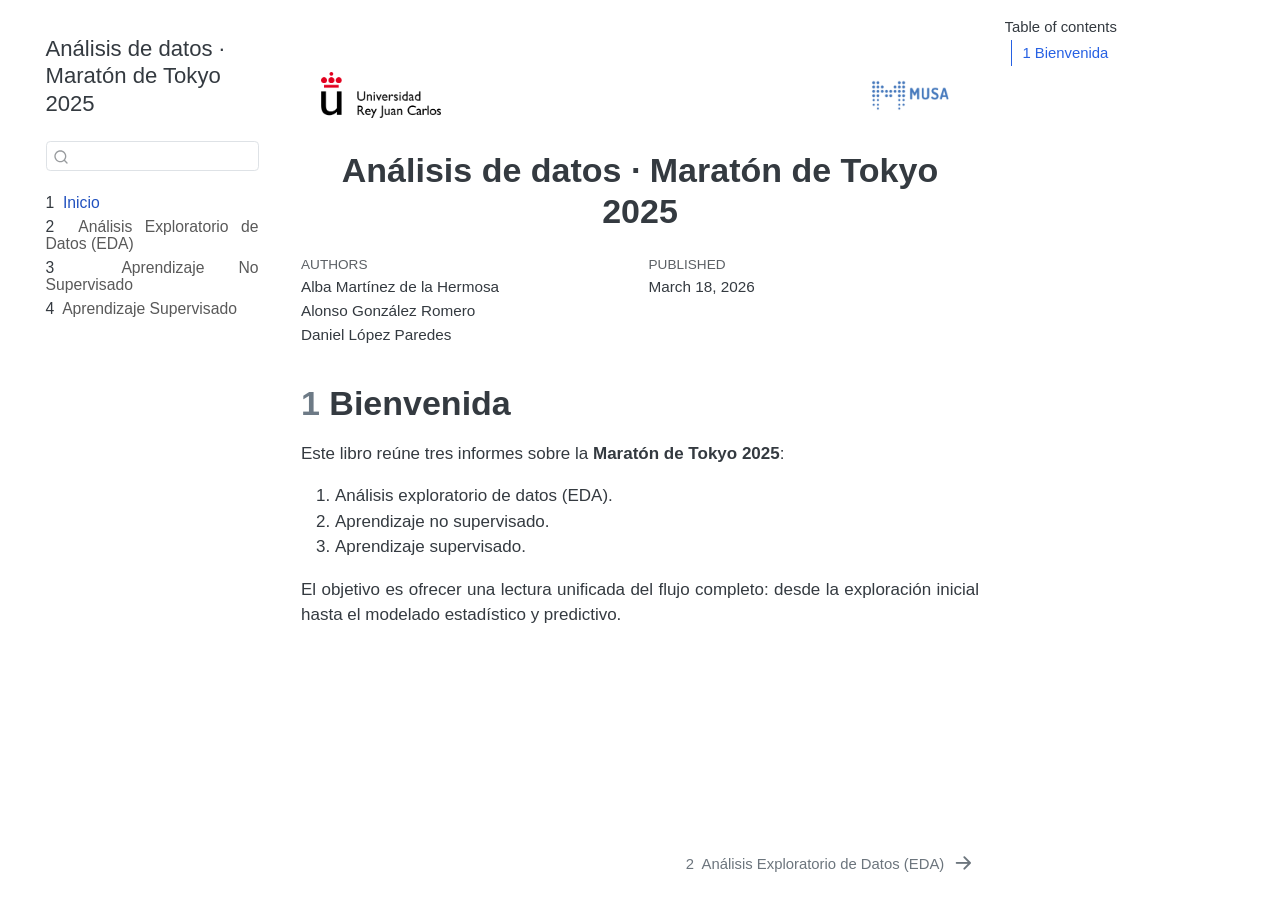
